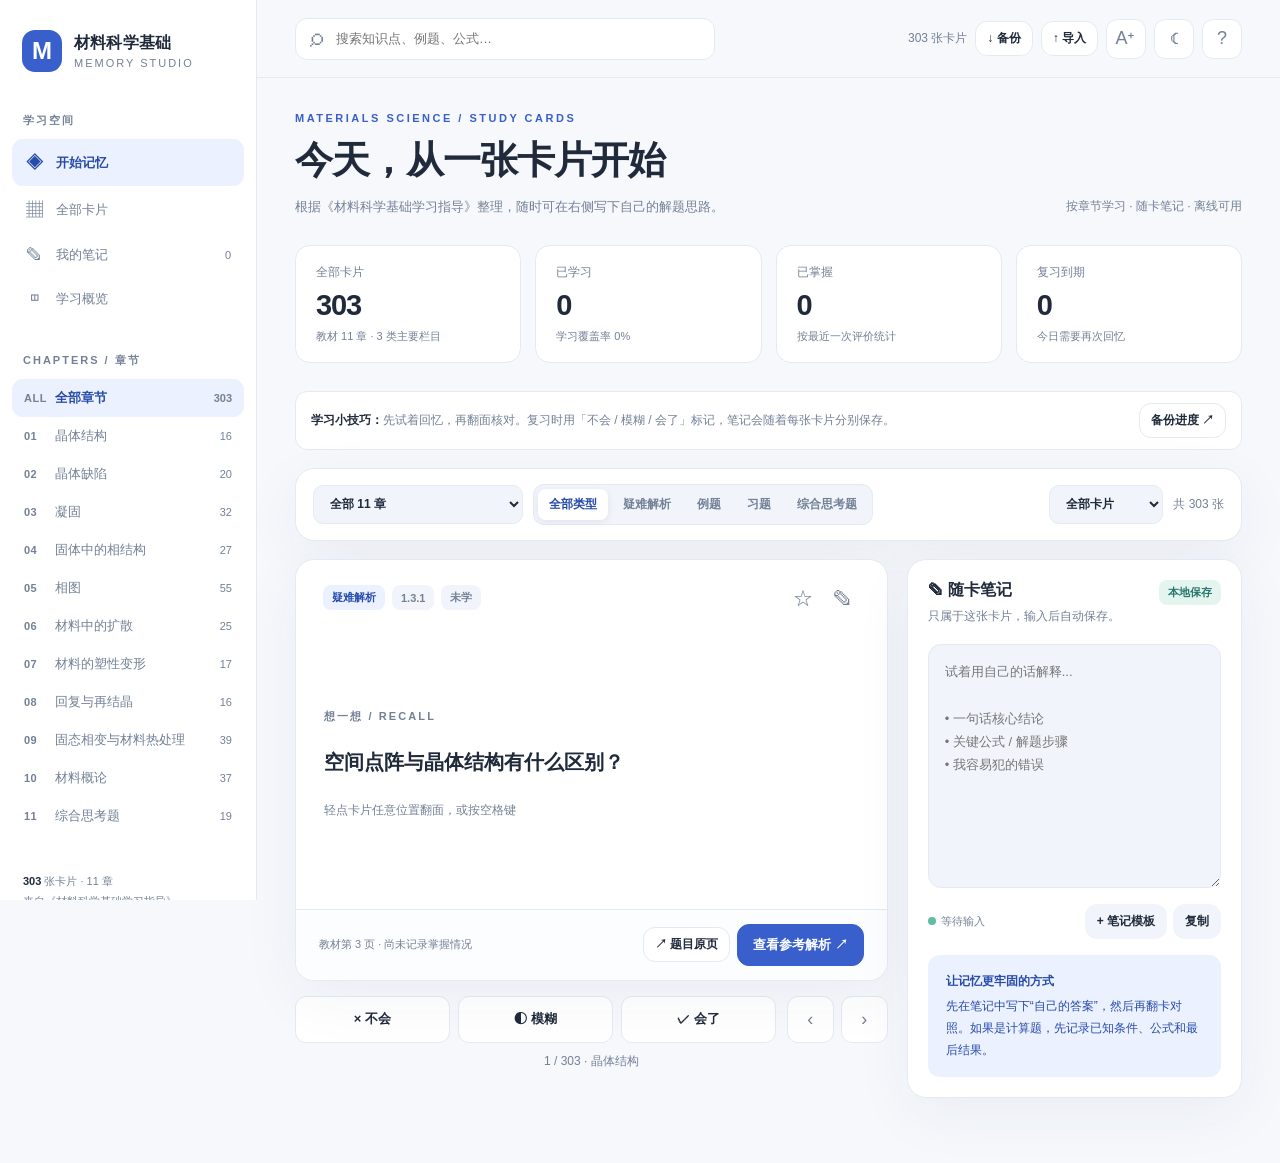
==== index.html @ d86e6620 "Add files via upload" ====
<!DOCTYPE html>
<html lang="zh-CN">
<head>
<meta charset="UTF-8">
<meta name="viewport" content="width=device-width,initial-scale=1,maximum-scale=5,viewport-fit=cover">
<meta name="theme-color" content="#f6f8fc">
<meta name="description" content="材料科学基础学习指导：疑难解析、例题、习题记忆卡片，随卡笔记，间隔复习，离线学习，支持手机、平板和电脑。">
<link rel="manifest" href="manifest.webmanifest">
<link rel="apple-touch-icon" href="apple-touch-icon.png">
<title>材料科学基础 · 记忆卡片与学习笔记</title>
<style>
:root{--bg:#f6f8fc;--surface:#ffffff;--surface2:#f1f5fb;--ink:#202a3b;--muted:#738096;--border:#e4eaf2;--accent:#385fcb;--accent-light:#ebf1ff;--accent-strong:#274baa;--teal:#2d8c83;--gold:#ad7b32;--red:#c25c59;--shadow:0 16px 60px rgba(28,47,92,.055);--radius:19px;--sidebar:257px;--font:16px;color-scheme:light;font-family:Inter,-apple-system,BlinkMacSystemFont,"Segoe UI","PingFang SC","Microsoft Yahei",sans-serif;font-size:var(--font)}
:root[data-theme="dark"]{--bg:#111722;--surface:#1c2634;--surface2:#222f40;--ink:#edf3fa;--muted:#9daac0;--border:#334256;--accent:#83a6ff;--accent-light:#25375d;--accent-strong:#b7cbff;--teal:#73b8b1;--gold:#e0b77e;--red:#ff9894;--shadow:0 15px 55px rgba(0,0,0,.16);color-scheme:dark}
*{box-sizing:border-box}html{scroll-behavior:smooth}body{margin:0;background:var(--bg);color:var(--ink);min-height:100vh}button,input,textarea,select{font:inherit}button{cursor:pointer}a{color:var(--accent)}button:focus-visible,a:focus-visible,input:focus-visible,textarea:focus-visible,select:focus-visible{outline:3px solid color-mix(in srgb,var(--accent),transparent 52%);outline-offset:2px}svg{vertical-align:middle}
.shell{display:grid;grid-template-columns:var(--sidebar) minmax(0,1fr);min-height:100vh}.sidebar{border-right:1px solid var(--border);background:var(--surface);height:100vh;position:sticky;top:0;overflow-y:auto;z-index:35;display:flex;flex-direction:column}.brand{display:flex;gap:12px;align-items:center;padding:30px 22px 22px}.brand-icon{display:grid;place-items:center;border-radius:13px;width:40px;height:42px;background:var(--accent);color:#fff;font-size:24px;font-weight:900}.brand strong{font-size:16px;letter-spacing:.2px}.brand small{display:block;font-size:11px;letter-spacing:2px;color:var(--muted);margin-top:3px}.side-section{padding:13px 12px}.side-kicker{font-size:11px;color:var(--muted);letter-spacing:2px;font-weight:800;margin:6px 11px 11px}.nav-item,.chapter-item{width:100%;background:none;color:var(--muted);border:0;text-align:left;display:flex;align-items:center;gap:12px;padding:12px 13px;border-radius:11px;font-size:13px;transition:background .15s,color .15s}.nav-item:hover,.chapter-item:hover{background:var(--surface2);color:var(--ink)}.nav-item.active,.chapter-item.active{background:var(--accent-light);color:var(--accent-strong);font-weight:750}.nav-item .ico{width:19px;text-align:center;font-size:17px}.count{font-size:11px;color:var(--muted);margin-left:auto;font-variant-numeric:tabular-nums}.chapter-n{font-size:11px;font-weight:700;letter-spacing:.5px;color:var(--muted);width:21px}.chapter-item{padding:10px 12px;gap:10px}.chapter-label{white-space:nowrap;overflow:hidden;text-overflow:ellipsis;flex:1}.side-footer{margin-top:auto;padding:24px 23px;color:var(--muted);font-size:11px;line-height:1.8}.side-footer b{color:var(--ink)}
.content-shell{min-width:0}.topbar{height:78px;position:sticky;top:0;z-index:25;background:color-mix(in srgb,var(--bg) 91%,transparent);backdrop-filter:blur(18px);border-bottom:1px solid var(--border);padding:0 38px;display:flex;align-items:center;gap:16px}.search{width:min(420px,46vw);position:relative;margin-right:auto}.search input{height:42px;width:100%;border-radius:12px;border:1px solid var(--border);background:var(--surface);padding:0 15px 0 40px;color:var(--ink);font-size:13px}.search::before{content:'⌕';position:absolute;left:15px;top:3px;color:var(--muted);font-size:26px;font-weight:300}.icon-btn{width:40px;height:40px;display:inline-flex;align-items:center;justify-content:center;border-radius:11px;border:1px solid var(--border);background:var(--surface);color:var(--muted);font-size:18px}.icon-btn:hover{color:var(--accent);border-color:var(--accent)}.toolbar-actions{display:flex;gap:8px;align-items:center}.toolbar-label{display:inline}.btn{border:1px solid var(--border);border-radius:12px;background:var(--surface);color:var(--ink);display:inline-flex;align-items:center;justify-content:center;gap:8px;padding:11px 15px;font-size:13px;font-weight:700;min-height:42px;white-space:nowrap}.btn:hover{border-color:var(--accent);color:var(--accent-strong)}.btn.primary{background:var(--accent);border-color:var(--accent);color:white}.btn.primary:hover{background:var(--accent-strong);color:white}.btn.subtle{background:var(--surface2);border-color:transparent}.btn.tiny{padding:8px 11px;min-height:34px;font-size:12px}.btn.danger{color:var(--red)}.main{padding:34px 38px 65px;max-width:1510px;margin:0 auto}.hero{display:flex;justify-content:space-between;align-items:flex-end;gap:24px;margin-bottom:26px}.eyebrow{font-size:11px;font-weight:800;letter-spacing:2.5px;color:var(--accent);margin-bottom:12px;text-transform:uppercase}.hero h1{font-weight:790;letter-spacing:-1px;font-size:clamp(25px,3.1vw,38px);margin:0 0 10px;line-height:1.3}.hero p{margin:0;color:var(--muted);font-size:13px;line-height:1.8}.hero-aside{font-size:12px;color:var(--muted);white-space:nowrap;padding-bottom:4px}.panel{background:var(--surface);border:1px solid var(--border);border-radius:var(--radius);box-shadow:var(--shadow)}.mini-icon{display:inline-flex;align-items:center;justify-content:center;width:26px;height:26px;background:var(--accent-light);color:var(--accent);border-radius:7px}
.stats-grid{display:grid;grid-template-columns:repeat(4,minmax(0,1fr));gap:14px;margin:22px 0 28px}.stat{padding:18px 20px;border:1px solid var(--border);border-radius:15px;background:var(--surface)}.stat small{display:block;color:var(--muted);font-size:12px;margin-bottom:9px}.stat strong{display:block;font-size:29px;line-height:1.1;letter-spacing:-1.1px;font-variant-numeric:tabular-nums}.stat .sub{font-size:11px;color:var(--muted);margin-top:7px}
.filter-bar{padding:15px 17px;display:flex;flex-wrap:wrap;gap:10px;align-items:center;margin-bottom:18px}.select-wrap{position:relative}.select{background:var(--surface2);color:var(--ink);border:1px solid var(--border);border-radius:10px;padding:10px 32px 10px 12px;max-width:250px;font-size:12px;font-weight:700;min-height:39px;outline:none}.segmented{display:flex;flex-wrap:wrap;gap:4px;background:var(--surface2);border:1px solid var(--border);padding:4px;border-radius:11px}.segmented button{border:0;background:transparent;color:var(--muted);font-size:12px;font-weight:700;padding:7px 11px;border-radius:8px;min-height:31px;white-space:nowrap}.segmented button.active{background:var(--surface);box-shadow:0 2px 9px rgba(0,0,0,.07);color:var(--accent-strong)}.filter-spacer{flex:1}.filter-info{color:var(--muted);font-size:12px;white-space:nowrap}
.study-grid{display:grid;grid-template-columns:minmax(0,1.52fr) minmax(310px,.86fr);align-items:start;gap:19px}.card-wrap{min-width:0}.flash-card{min-height:422px;position:relative;display:flex;flex-direction:column;overflow:hidden}.card-top{display:flex;justify-content:space-between;gap:12px;align-items:center;padding:21px 27px 0}.card-badges{display:flex;gap:7px;flex-wrap:wrap}.pill{display:inline-flex;align-items:center;gap:5px;padding:5px 9px;font-size:11px;font-weight:750;border-radius:8px;background:var(--surface2);color:var(--muted)}.pill.blue{background:var(--accent-light);color:var(--accent-strong)}.pill.gold{background:#faf0df;color:#8c6428}.pill.teal{background:#e4f5ef;color:#27746c}html[data-theme="dark"] .pill.gold{background:#453925;color:#e9c990}html[data-theme="dark"] .pill.teal{background:#21413c;color:#8bd0bd}.card-icon-actions{display:flex;gap:6px}.card-icon{border:0;background:transparent;font-size:20px;color:var(--muted);padding:7px;line-height:1}.card-icon.active{color:#efb64e}.card-icon:hover{color:var(--accent)}.card-content{flex:1;padding:33px 28px 28px;display:flex;flex-direction:column;justify-content:center;min-height:265px;cursor:pointer}.side-label{text-transform:uppercase;letter-spacing:2.1px;font-size:11px;font-weight:850;color:var(--muted);margin-bottom:19px}.question-text{font-weight:700;line-height:1.83;white-space:pre-wrap;word-break:break-word;font-size:clamp(17px,1.5vw,21px);max-height:490px;overflow:auto}.answer-text{font-size:15px;white-space:pre-wrap;line-height:1.9;max-height:490px;overflow:auto;word-break:break-word;padding-right:7px}.hint{font-size:12px;color:var(--muted);margin-top:22px}.card-bottom{border-top:1px solid var(--border);display:flex;gap:8px;align-items:center;flex-wrap:wrap;justify-content:space-between;padding:14px 23px;background:color-mix(in srgb,var(--surface),var(--surface2) 25%)}.small-meta{font-size:11px;color:var(--muted)}.card-footer-actions{display:flex;align-items:center;flex-wrap:wrap;gap:7px}.study-controls{margin-top:15px;display:flex;gap:11px;align-items:center;justify-content:space-between}.action-graded{display:flex;flex:1;gap:8px}.grade-btn{border:1px solid var(--border);border-radius:11px;background:var(--surface);padding:12px 10px;color:var(--ink);flex:1;min-height:47px;font-size:13px;font-weight:750}.grade-btn:hover{transform:translateY(-1px);box-shadow:var(--shadow)}.grade-btn.red:hover{border-color:var(--red);color:var(--red)}.grade-btn.gold:hover{border-color:var(--gold);color:var(--gold)}.grade-btn.green:hover{border-color:var(--teal);color:var(--teal)}.study-nav{display:flex;align-items:center;gap:7px}.study-nav .icon-btn{height:47px;width:47px}.counter{font-size:12px;color:var(--muted);font-variant-numeric:tabular-nums;text-align:center;margin-top:10px}.card-revealed .flash-card{border-color:color-mix(in srgb,var(--accent),var(--border) 70%)}
.note-panel{padding:20px;position:sticky;top:98px}.note-top{display:flex;align-items:flex-start;justify-content:space-between;gap:8px;margin-bottom:18px}.note-heading{font-size:16px;font-weight:780;margin:0 0 6px}.note-sub{font-size:12px;color:var(--muted);line-height:1.6;margin:0}.dot{display:inline-block;width:8px;height:8px;border-radius:100%;background:#62bda1;margin-right:5px}.note-panel textarea,.drawer textarea{resize:vertical;min-height:244px;width:100%;line-height:1.8;color:var(--ink);background:var(--surface2);border:1px solid var(--border);border-radius:13px;padding:15px 16px;font-size:13px;outline:none}.note-panel textarea:focus,.drawer textarea:focus{border-color:var(--accent)}.note-footer{display:flex;gap:8px;align-items:center;justify-content:space-between;margin-top:12px;flex-wrap:wrap}.note-save{font-size:11px;color:var(--muted)}.note-tools{display:flex;gap:6px}.tips{padding:16px 18px;background:var(--accent-light);color:var(--accent-strong);font-size:12px;line-height:1.8;border-radius:12px;margin-top:16px}.tips strong{display:block;margin-bottom:4px}.study-empty{min-height:360px;display:grid;place-items:center;text-align:center;padding:36px}.study-empty strong{font-size:20px}.study-empty p{color:var(--muted);line-height:1.8;font-size:14px;max-width:370px}.empty-symbol{font-size:42px;color:var(--accent);margin-bottom:15px}
.library-header{display:flex;gap:12px;justify-content:space-between;align-items:center;margin-bottom:14px}.section-title{font-size:19px;letter-spacing:-.3px;font-weight:800;margin:0}.light-text{font-size:12px;color:var(--muted)}.library-list{display:flex;flex-direction:column;gap:9px}.list-card{display:grid;grid-template-columns:minmax(0,1fr) auto;gap:12px;align-items:center;background:var(--surface);border:1px solid var(--border);border-radius:13px;padding:15px 17px;cursor:pointer;transition:border-color .15s,transform .15s}.list-card:hover{border-color:var(--accent);transform:translateY(-1px)}.list-card h3{font-size:14px;line-height:1.6;margin:8px 0;color:var(--ink);font-weight:740;overflow:hidden;display:-webkit-box;-webkit-box-orient:vertical;-webkit-line-clamp:2}.list-card p{margin:0;color:var(--muted);font-size:11px;line-height:1.8}.list-card .pill{margin-right:5px}.library-actions{display:flex;gap:5px;align-items:center}.pager{display:flex;align-items:center;justify-content:center;gap:10px;margin-top:24px}.pager span{font-size:12px;color:var(--muted)}
.notes-grid{display:grid;grid-template-columns:1fr;gap:12px}.note-list-item{padding:20px 22px}.note-list-head{display:flex;justify-content:space-between;gap:10px;align-items:flex-start}.note-list-item h3{margin:9px 0 10px;font-size:14px;line-height:1.65}.note-preview{white-space:pre-wrap;color:var(--muted);line-height:1.8;font-size:12px;max-height:125px;overflow:hidden}.note-list-actions{margin-top:13px;display:flex;gap:9px}
.dashboard{display:grid;grid-template-columns:340px 1fr;gap:18px}.dashboard-main{padding:30px;display:flex;gap:26px;align-items:center}.ring{width:164px;height:164px;border-radius:50%;display:grid;place-items:center;flex:none;background:conic-gradient(var(--accent) 0 var(--pct),var(--surface2) var(--pct) 100%)}.ring-inner{background:var(--surface);height:127px;width:127px;border-radius:100%;display:flex;justify-content:center;align-items:center;flex-direction:column}.ring-inner strong{font-size:31px;letter-spacing:-1px}.ring-inner small{font-size:11px;color:var(--muted)}.dashboard-text strong{font-size:25px;display:block}.dashboard-text p{color:var(--muted);line-height:1.9;font-size:12px}.chapter-progress{padding:26px}.progress-row{display:grid;grid-template-columns:165px 1fr 50px;gap:13px;align-items:center;margin-top:20px}.progress-row label{font-size:12px;white-space:nowrap;overflow:hidden;text-overflow:ellipsis}.progress-row span{font-size:11px;color:var(--muted);text-align:right}.progress-track{height:9px;border-radius:30px;background:var(--surface2);overflow:hidden}.progress-track div{height:100%;border-radius:20px;background:var(--accent);transition:width .2s}.fineprint{font-size:11px;color:var(--muted);line-height:1.9;margin-top:18px}
.toast{position:fixed;bottom:22px;left:50%;transform:translate(-50%,40px);background:#27334b;color:white;padding:11px 17px;border-radius:12px;font-size:12px;font-weight:700;z-index:100;opacity:0;pointer-events:none;transition:opacity .2s,transform .2s;box-shadow:0 10px 40px rgba(0,0,0,.2)}.toast.show{opacity:1;transform:translate(-50%,0)}.backdrop{display:none;position:fixed;inset:0;z-index:30;background:rgba(7,15,29,.5);backdrop-filter:blur(2px)}.backdrop.on{display:block}.mobile-menu{display:none}.mobile-note{display:none}.drawer{position:fixed;z-index:60;left:0;right:0;bottom:0;background:var(--surface);border-radius:22px 22px 0 0;box-shadow:0 -18px 70px rgba(0,0,0,.19);max-height:85vh;overflow-y:auto;padding:22px;transform:translateY(110%);transition:transform .26s;visibility:hidden}.drawer.open{visibility:visible;transform:translateY(0)}.drawer textarea{min-height:230px;max-height:48vh}.drawer-bar{width:38px;height:5px;background:var(--border);border-radius:20px;margin:-8px auto 18px}.modal-backdrop{position:fixed;z-index:70;inset:0;background:rgba(12,19,31,.6);display:none;align-items:center;justify-content:center;padding:18px}.modal-backdrop.open{display:flex}.modal{background:var(--surface);border:1px solid var(--border);border-radius:20px;padding:24px;width:min(700px,95vw);max-height:88vh;overflow:auto;box-shadow:0 25px 120px rgba(0,0,0,.25)}.modal h2{margin:0 0 6px;font-size:22px}.modal p{font-size:12px;color:var(--muted);line-height:1.8}.modal label{font-size:12px;font-weight:700;display:block;margin:16px 0 8px}.modal textarea{width:100%;border:1px solid var(--border);border-radius:10px;min-height:130px;resize:vertical;background:var(--surface2);color:var(--ink);padding:12px;line-height:1.7;font-size:13px}.modal-actions{display:flex;justify-content:flex-end;gap:9px;flex-wrap:wrap;margin-top:20px}.kbd{border:1px solid var(--border);background:var(--surface2);padding:2px 6px;border-radius:5px;font-size:10px}.feature-announce{display:flex;align-items:center;justify-content:space-between;padding:11px 15px;margin-bottom:18px;border:1px solid var(--border);background:var(--surface);border-radius:12px;gap:12px}.feature-announce span{color:var(--muted);font-size:12px;line-height:1.7}.feature-announce strong{color:var(--ink)}
@media(max-width:1250px){.main{padding:30px 25px 60px}.topbar{padding:0 25px}.study-grid{grid-template-columns:minmax(0,1.35fr) minmax(275px,.85fr)}.note-panel{padding:16px}}
@media(max-width:1050px){:root{--sidebar:220px}.sidebar .brand{padding-left:15px}.main{padding:23px 20px 50px}.topbar{padding:0 18px}.study-grid{grid-template-columns:1fr}.note-panel{position:static}.note-panel textarea{min-height:165px}.flash-card{min-height:360px}.dashboard{grid-template-columns:1fr}.search{width:min(330px,46vw)}}
@media(max-width:760px){.shell{display:block}.sidebar{position:fixed;top:0;left:0;bottom:0;width:min(290px,82vw);transform:translateX(-105%);transition:transform .22s;height:100dvh;z-index:50;box-shadow:0 10px 60px rgba(0,0,0,.18)}.sidebar.open{transform:translateX(0)}.backdrop{z-index:45}.mobile-menu{display:inline-flex}.topbar{height:64px;padding:0 14px;gap:8px}.search{width:auto;flex:1;min-width:0}.search input{height:40px;font-size:12px}.toolbar-actions{gap:6px}.toolbar-actions .btn{display:none}.toolbar-label{display:none}.topbar .icon-btn{width:39px;height:39px}.main{padding:24px 13px 95px}.hero{margin-bottom:17px}.hero h1{font-size:27px}.hero p{font-size:12px}.hero-aside{display:none}.eyebrow{margin-bottom:8px}.stats-grid{grid-template-columns:repeat(2,minmax(0,1fr));gap:8px;margin:15px 0 17px}.stat{padding:14px}.stat strong{font-size:25px}.filter-bar{padding:11px;gap:8px}.filter-bar .select-wrap{width:100%}.select{max-width:none;width:100%}.segmented{width:100%;flex-wrap:nowrap;overflow:auto}.segmented button{flex:1;min-width:max-content}.filter-spacer{display:none}.filter-info{width:100%;text-align:right}.card-top{padding:17px 17px 0}.card-content{padding:23px 19px;min-height:256px}.question-text{font-size:18px;max-height:440px}.answer-text{font-size:14px;max-height:470px}.card-bottom{padding:13px 15px;gap:9px}.small-meta{width:100%}.study-controls{gap:7px}.grade-btn{font-size:12px;padding:12px 7px}.study-nav .icon-btn{height:45px;width:35px}.note-panel{margin-top:0}.note-panel textarea{min-height:130px}.tips{display:none}.feature-announce{padding:11px}.feature-announce .fine-detail{display:none}.mobile-note{display:inline-flex;position:fixed;z-index:23;right:17px;bottom:23px;border:none;border-radius:32px;padding:13px 18px;box-shadow:0 8px 30px rgba(23,61,150,.28);background:var(--accent);color:white;font-size:13px;font-weight:800;gap:7px}.stats-grid .stat small{font-size:11px}.dashboard-main{padding:19px;gap:14px}.ring{width:133px;height:133px}.ring-inner{height:105px;width:105px}.ring-inner strong{font-size:26px}.dashboard-text strong{font-size:20px}.progress-row{grid-template-columns:115px 1fr 35px;gap:8px}.chapter-progress{padding:20px}.library-header{flex-wrap:wrap}.list-card{padding:13px}.modal{padding:18px}}
@media(max-width:380px){.grade-btn{font-size:11px}.card-content{padding:19px 15px}.card-badges{gap:4px}.pill{font-size:10px;padding:5px 6px}}
@media(prefers-reduced-motion:reduce){*,*::before,*::after{scroll-behavior:auto!important;animation:none!important;transition:none!important}}
/* Adjustable reading font sizes */
.question-text{font-size:calc(var(--font) * 1.28)}
.answer-text{font-size:calc(var(--font) * .98)}
.drawer-backdrop{position:fixed;inset:0;background:rgba(6,12,23,.55);z-index:58;display:none}.drawer-backdrop.open{display:block}

</style>
</head>
<body>
<div class="shell">
  <aside id="sidebar" class="sidebar" aria-label="导航与章节列表">
    <div class="brand"><div class="brand-icon">M</div><div><strong>材料科学基础</strong><small>MEMORY STUDIO</small></div></div>
    <nav class="side-section" aria-label="导航"><div class="side-kicker">学习空间</div><div id="navList"></div></nav>
    <nav class="side-section" aria-label="教材章节"><div class="side-kicker">CHAPTERS / 章节</div><div id="chapterList"></div></nav>
    <div class="side-footer"><div><b id="sidebarTotal">—</b> 张卡片 · 11 章</div><div>来自《材料科学基础学习指导》</div><div>学习笔记保存在本机浏览器</div><button class="btn tiny" data-action="import-backup" style="width:100%;margin-top:12px">⇧ 导入另一设备的备份</button></div>
  </aside>
  <div class="content-shell">
    <header class="topbar">
      <button class="icon-btn mobile-menu" id="menuBtn" aria-label="打开章节目录">☰</button>
      <label class="search"><input id="globalSearch" placeholder="搜索知识点、例题、公式…" aria-label="搜索卡片" autocomplete="off"></label>
      <div class="toolbar-actions">
        <span class="light-text" id="cardCountHeader"></span>
        <button class="btn tiny" data-action="export-backup" title="导出全部笔记和学习进度">↓ 备份</button>
        <button class="btn tiny" data-action="import-backup" title="导入进度和笔记备份">↑ 导入</button>
        <button class="icon-btn" id="fontBtn" title="切换阅读字号" aria-label="切换字号">A⁺</button>
        <button class="icon-btn" id="themeBtn" title="切换明暗模式" aria-label="切换明暗模式">☾</button>
        <button class="icon-btn" id="shortcutBtn" title="快捷键帮助" aria-label="快捷键帮助">?</button>
      </div>
    </header>
    <main id="mainView" class="main" aria-live="polite"></main>
  </div>
</div>
<div id="sidebarBackdrop" class="backdrop" aria-hidden="true"></div>
<div id="drawerBackdrop" class="drawer-backdrop" aria-hidden="true"></div>
<section class="drawer" id="drawer" role="dialog" aria-label="随卡笔记">
  <div class="drawer-bar"></div>
  <div class="note-top"><div><h2 class="note-heading" id="drawerTitle">✎ 随卡笔记</h2><p class="note-sub">输入后自动保存在当前浏览器</p></div><button class="icon-btn" data-action="close-drawer" aria-label="关闭笔记">×</button></div>
  <textarea id="mobileNoteInput" placeholder="随时记下自己的理解、公式、推导、易错点..."></textarea>
  <div class="note-footer"><span class="note-save"><span class="dot"></span>输入后自动保存</span><button class="btn tiny primary" data-action="close-drawer">保存并返回卡片</button></div>
</section>
<button id="mobileNoteBtn" class="mobile-note">✎ 写笔记</button>
<div id="editModal" class="modal-backdrop" role="dialog" aria-modal="true" aria-label="更正卡片文字">
  <div class="modal">
    <h2>更正卡片文字</h2>
    <p>扫描件有时会把数学符号、上下标或图注识别错。可以在这里手动更正；原书 PDF 不受影响。更正内容可随学习记录备份。</p>
    <label for="editFront">题目</label><textarea id="editFront" spellcheck="false"></textarea>
    <label for="editBack">参考解析</label><textarea id="editBack" spellcheck="false" style="min-height:215px"></textarea>
    <div class="modal-actions"><button class="btn danger" data-action="reset-edit">恢复原版文字</button><button class="btn" data-action="close-edit">取消</button><button class="btn primary" data-action="save-edit">保存更正</button></div>
  </div>
</div>
<input type="file" id="backupInput" accept=".json,application/json" hidden>
<div id="toast" class="toast" role="status" aria-live="polite"></div>
<script id="embedded-data" type="application/json">{"metadata":{"title":"材料科学基础学习指导 · 记忆卡片","source":"《材料科学基础学习指导》/ 吕宇鹏、边洁、敖青 主编，化学工业出版社，2008","pdfPages":150,"chapters":["晶体结构","晶体缺陷","凝固","固体中的相结构","相图","材料中的扩散","材料的塑性变形","回复与再结晶","固态相变与材料热处理","材料概论","综合思考题"],"cardCount":303,"counts":{"疑难解析":49,"例题":58,"习题":177,"综合思考题":19},"ocrNotice":"根据 PDF 可检索文字整理；扫描识别可能导致个别字词、符号和公式失真，请核对原书页。"},"cards":[{"id":"d-1-1","chapter":1,"type":"疑难解析","number":"1.3.1","front":"空间点阵与晶体结构有什么区别？","back":"空间点阵是由几何阵点在三维空间周期性排列形成的理想模型；所有阵点周围的环境相同，三维空间中共有14种布拉菲点阵。晶体结构则描述原子、离子或原子团在晶体中的实际排列，可能存在缺陷，结构类型远多于14种。不同晶体结构可以具有相同的空间点阵。","sourcePage":8,"endPage":9,"bookPage":3,"scanNote":""},{"id":"d-1-2","chapter":1,"type":"疑难解析","number":"1.3.2","front":"标定米勒指数时如何正确确定与使用坐标系度・单位","back":"米勒指数标定建立坐标系的度量单位是晶胞的晶格常数（。，仇c），即在三个轴上的度 量单位分别是a, b, c,因而该坐标系的度量单位不一定相等。分析有关问题，特别是进行 指数标定时应注意不要统一度量单位。","sourcePage":9,"endPage":9,"bookPage":4,"scanNote":""},{"id":"d-1-3","chapter":1,"type":"疑难解析","number":"1.3.3","front":"晶向指数、晶面指数有哪些含义","back":"晶向指数、晶面指数除了表示该指数所确定的一组晶向或晶面的空间方位，还包含晶面 或晶向上的原子排列信息。一个指数代表了特定原子排列，如晶向或晶面上原子的线密度或 面密度。扩展开来，提出了晶向族和晶面族的概念，把空间不同方位但原子排列与周围环境 都相同的晶向或晶面都用一个指数表示。","sourcePage":9,"endPage":9,"bookPage":4,"scanNote":""},{"id":"d-1-4","chapter":1,"type":"疑难解析","number":"1.3.4","front":"计算点阵间隙半径时如何选择几何关系","back":"在计算晶格间隙半径时，关键是找到正确的间隙半径与晶格常数的几何关系。有些关于 晶格间隙的图示常看起来间隙较大，使人认为代表晶格间隙的刚球会首先和组成间隙的各边 相切。实际上通过原子堆垛图可以看出，该刚球首先和组成间隙顶点的原子相切，在此基础 上建立几何关系即可计算出间隙半径。","sourcePage":9,"endPage":9,"bookPage":4,"scanNote":""},{"id":"e-1-1","chapter":1,"type":"例题","number":"1-1","front":"证明理想密排六方（HCP）结构的轴比 c/a = 1.633。","back":"利用密排六方结构的几何关系：等边三角形高 h = (√3/2)a，临近原子间距 d = √[(c/2)² + (2h/3)²]。理想密排时 d = a，故 a² = c²/4 + a²/3，整理得 c/a = √(8/3) ≈ 1.633。原书图1-2展示了对应几何关系。","sourcePage":10,"endPage":10,"bookPage":5,"scanNote":"关键公式已按原书示意整理，涉及作图请查看原书"},{"id":"e-1-2","chapter":1,"type":"例题","number":"1-2","front":"在立方晶胞中画出 (111) 面、(-1 1 0) 面，并找出两面交线上属于〈112〉晶向族的晶向。","back":"两个晶面的交线同时位于两面内。两面法向分别为 [1 1 1] 和 [-1 1 0]，叉乘得到交线方向 [-1 -1 2]，其反向 [1 1 -2] 也在交线上；它们属于〈112〉晶向族。可结合原书例题1-2画出晶面与交线。","sourcePage":10,"endPage":10,"bookPage":5,"scanNote":"关键公式已按原书示意整理，涉及作图请查看原书"},{"id":"e-1-3","chapter":1,"type":"例题","number":"1-3","front":"纯铝为面心立方（FCC），相对原子质量 26.97、原子半径 r=0.143 nm，求晶体密度。","back":"FCC 晶胞含4个原子，晶格常数 a=2√2r≈0.404 nm。单个晶胞的质量为 4M/N_A，体积为 a³。密度 ρ=4M/(N_A a³)≈2.716 g/cm³。计算时注意将 nm 换算为 cm。","sourcePage":10,"endPage":10,"bookPage":5,"scanNote":"关键公式已按原书示意整理，涉及作图请查看原书"},{"id":"e-1-4","chapter":1,"type":"例题","number":"1-4","front":"铁从 FCC 转为 BCC 时，按刚球模型与实测晶格常数分别计算体积变化，并解释差别。","back":"①刚球模型：假设原子直径不变，比较两种结构中每个原子占据的体积，FCC→BCC 的体积膨胀约为9%。②在912℃，按 a(BCC)=0.2892 nm、a(FCC)=0.3633 nm 计算，体积膨胀约0.89%。产生差别的原因是原子有效半径并非不变：从 FCC 转为 BCC 时配位数降低，原子半径随之收缩。","sourcePage":10,"endPage":11,"bookPage":5,"scanNote":"关键公式已按原书示意整理，涉及作图请查看原书"},{"id":"x-1-1","chapter":1,"type":"习题","number":"1-1","front":"名词和术语解释 材料科学、晶体、非晶体；\n结合能、结合键、离子键、共价键、金属键、分子键、氢键；\n金属材料、陶瓷材料、高分子材料、复合材料；\n空间点阵、晶体结构、晶格、晶胞、晶系、布拉菲点阵；\n晶格常数、晶胞原子数、配位数、致密度；\n晶面、晶向、晶面指数、晶向指数、晶面族、晶向族；\n各向异性、各向同性；\n原子堆积、同素异构转变；\n陶瓷、离子晶体、共价晶体。","back":"本书此题参考答案为“略”，建议自行作答并记录到笔记。","sourcePage":11,"endPage":11,"answerPage":11,"bookPage":6,"scanNote":"含公式/图表的内容请以原书页面为准"},{"id":"x-1-2","chapter":1,"type":"习题","number":"1-2","front":"分析金属键和共价键的异同。","back":"二者在结合形式上都是电子共用，结合力大。但二者电子共用的范围不同, 共价键有方向性和饱和性，金属键没有方向性和饱和性。","sourcePage":11,"endPage":12,"answerPage":12,"bookPage":6,"scanNote":""},{"id":"x-1-3","chapter":1,"type":"习题","number":"1-3","front":"试证明四方晶系中只有简单四方点阵和体心四方点阵两种类型。","back":"可作图加以证明四方晶系表 面上也可含简单四方、底心四方、面心四 方和体心四方结构，然而根据选取晶胞的 原则，晶胞应具有最小的体积，尽管可以 从4个体心四方晶胞中勾出面心四方晶胞 ［图l-3(a)］,从4个简单四方晶胞中勾出1 个底心四方晶胞［图l-3(b)］,但它们均不 具有最小的体积。因此，四方晶系实际上只有简单四方和体心四方两种独立的点阵。","sourcePage":11,"endPage":12,"answerPage":12,"bookPage":6,"scanNote":"含公式/图表的内容请以原书页面为准"},{"id":"x-1-4","chapter":1,"type":"习题","number":"1-4","front":"为什么密排六方结构不能称为一种空间点阵？","back":"空间点阵中每个阵点应具有完全相同的周围环境，而密排六方晶胞内的原子 与晶胞角上的原子具有不同的周围环境。如图1-4在A和B原子连线的延长线上取BC = AB,然而C点却无原子。若将密排六方晶胞角上的一个原子与相应的晶胞内的一个原子共 9 11 同组成一个阵点(0, 0, 0阵点可视作由0, 0, 0和等，4,卷这一对原子所做成)，如 图所示，这样得出的密排六方结构应属简单六方点阵。\n图1-4","sourcePage":11,"endPage":12,"answerPage":12,"bookPage":6,"scanNote":""},{"id":"x-1-5","chapter":1,"type":"习题","number":"1-5","front":"作图表示立方晶体的(123)、(012), (421)晶面及EI02], [211]^ [346J 晶向。","back":"本书此题参考答案为“略”，建议自行作答并记录到笔记。","sourcePage":11,"endPage":12,"answerPage":12,"bookPage":6,"scanNote":"含公式/图表的内容请以原书页面为准"},{"id":"x-1-6","chapter":1,"type":"习题","number":"1-6","front":"①计算fee和bee晶体中四面体间隙及八面体间隙的大小(用原子半径R表 示)，并注明间隙中心坐标。\n②指出溶解在y-Fe中碳原子所处的位置，若此位置全部版碳原子占据，那么，问在此 情况下，y-Fe能溶解C的质量分数为多少？实际上，碳在铁中的最大溶解质量分数是多少? 二者在数值上有差异的原因是什么？","back":"参照图1-5所示和疑难解析中的有关内容。\n①fee八面体间隙半径：\n% —2R = ——=o.dMR Li 乙 间隙中心坐标：卷，卷， 乙 乙 乙 fee四面体间隙半径：\nr=^a~R=［卑义之一1|r = 0. 225R 4 H V2 2 1? 间隙中心坐标：y, jo bee八面体间隙半径：\n3R — 2R a一2R =0. 155K 2 2 图1-5 间隙中心坐标：4-»春，1 o bcc四面体间隙半径:\nR = 0. 291R 间隙中心坐标：4\"» ”，1。\n乙 4\n②y-Fe为fee结构，八面体间隙半径较大，所以y-Fe中的碳原子一般处于八面体 间隙位置。由于fee结构中八面体间隙数与原子数相等，若此类位置全部被碳原子占 据，则看Fe中碳原子数分数为50%,质量分数为17.6%。而实际上碳在y-Fe中最 大质量分数为2. 11%,远小于理论值，这是因为碳原子半径为0. 077nm,大于八面 体间隙半径（0.054nm）,所以碳的溶入会引起％Fe晶格畸变，这就妨碍了碳原子进 一步的溶入。 .","sourcePage":11,"endPage":13,"answerPage":12,"bookPage":6,"scanNote":"含公式/图表的内容请以原书页面为准"},{"id":"x-1-7","chapter":1,"type":"习题","number":"1-7","front":"计算面心立方结构(111). (110)、(100)晶面的面间距和原子密度(原子 个数/单位面积)。","back":"a _V3 “id _ 3 a yi2+i2+i2 _ a X 1 (^(110) \" XT-T( yi2+i2+o2 _ a 乂 1 - a d（ioo） yi2+o2+o2 2 2 面心立方（111）、（110）, （100）面的原子排列如图1-6所示，各面面密度如下。\n3X1 + 3X| (0(111)=----------- 尸一=丁尹《2. 31/a2 |72«xfa a 赭 4Xy + yX2 P(11O)=--------p----=@Q?〜41/a2 a2V2 (0(100) = (4Xy + l)/a2=2/a2 由计算结果可以知道(in)面为最密排面。","sourcePage":11,"endPage":14,"answerPage":13,"bookPage":6,"scanNote":"含公式/图表的内容请以原书页面为准"},{"id":"x-1-8","chapter":1,"type":"习题","number":"1-8","front":"比较金属材料、陶瓷材料、高分子材料和复合材料在结合键上的差别。","back":"简单金属（指元素周期表上主族元素）的结合键完全为金属键，过渡族金属 的结合键为金属键和共价键的混合，但以金属键为主。\n陶瓷材料是由一种或多种金属同一种非金属（通常为氧）相结合的化合物，其主要结合 方式为离子键，也有一定成分的共价键。\n在高分子材料中，大分子内的原子之间结合方式为共价键，而大分子与大分子之间的结 合方式为分子键。\n复合材料是由两种或两种以上的材料组合而成的物质，因而其结合键非常复杂，不能一 概而论。","sourcePage":11,"endPage":14,"answerPage":14,"bookPage":6,"scanNote":""},{"id":"d-2-1","chapter":2,"type":"疑难解析","number":"2.3.1","front":"如何认识晶体缺陷在材料科学中的重要意义","back":"晶体缺陷名为缺陷，但实际上是材料科学与工程的重要基础。如对完美的晶体人们难以 改变其性质，而晶体中的缺陷则赋予人们丰富的材料加工的手段。如材料的强化方法无不与 位错有着直接或间接的关系，材料的变形则是依赖于位错的运动实现的；材料中的扩散主要 借助于点缺陷及其运动，而扩散是材料凝固、回复与再结晶、相变中的重要过程等。正是通 过对缺陷密度、运动状态等的控制，人们才实现了对材料多种性能的控制。","sourcePage":17,"endPage":18,"bookPage":12,"scanNote":""},{"id":"d-2-2","chapter":2,"type":"疑难解析","number":"2.3.2","front":"如何判断刃型位错线某处半原子面的位置","back":"准确判断位错线上某处半原子面的位置对于分析位错运动的有关问题较为方便。可采用 右手法则：将右手的拇指、食指沿手掌面伸直，其余三指并拢且垂直于手掌面伸直。此时， 设定拇指代表位错线的方向，-食指代表柏氏矢量的方向，其余三指则代表多余半原子面，手 掌面代表滑移面。当已知位错线和柏氏矢量的方向，即可判断出多余半原子面的方向（位 置）。其中，位错线的方向可为给定或自拟。","sourcePage":18,"endPage":18,"bookPage":13,"scanNote":""},{"id":"d-2-3","chapter":2,"type":"疑难解析","number":"2.3.3","front":"如何认识位错的实际空间形状","back":"位错属于线缺陷，在分析问题时为了方便也常把位错简化为一条线。但实际上，位错的形 状并不是几何意义上的线。位错包含了位错中心区及其周围畸变区，其空间形状是一条管道。","sourcePage":18,"endPage":18,"bookPage":13,"scanNote":""},{"id":"d-2-4","chapter":2,"type":"疑难解析","number":"2.3.4","front":"柏氏矢量的意义与主要作用","back":"柏氏矢量是表示位错特征的矢量。从柏氏矢量的确定过程可以看出，柏氏矢量可以表征 位错畸变的大小及位错滑移方向等。在实际应用方面，可以通过柏氏矢量与位错线方向的关 系判断位错的类型，对于刃型位错可进一步结合多余半原子面的判断方法确定正、负刃型位 错；在位错运动引起晶体滑移方面，晶体滑移的方向和大小即为位错柏氏矢量的方向和大 小；在位错交割结果的判断方面，一个位错产生的变化是对方位错柏氏矢量的大小和方向， 据此判断出是割阶还是扭折。而位错反应的判断则是柏氏矢量之间的计算。可以看出，柏氏 矢量即是全面表征位错特征的定量指标，应全面、深入把握其意义与使用方法。","sourcePage":18,"endPage":18,"bookPage":13,"scanNote":""},{"id":"d-2-5","chapter":2,"type":"疑难解析","number":"2.3.5","front":"晶体中位错柏氏矢量可否是任意的，为何常用柏氏矢只有少数几个","back":"实际晶体中，位错的柏氏矢量不是任意的，它应符合相应的结构条件和能量条件。晶体 结构条件是指柏氏矢量必须连接晶体中一个原子平衡位置到另一个平衡位置；能量条件是指 柏氏矢量所表征的位错应尽量处于最低能量。在某晶体结构中，如从结构条件看柏氏矢量可 以取很多；但从能量条件看，能量越低，位错越稳定，故柏氏矢量越小位错越稳定。因此， 实际晶体中存在的位错及其柏氏矢量只有少数几个。","sourcePage":18,"endPage":18,"bookPage":13,"scanNote":""},{"id":"d-2-6","chapter":2,"type":"疑难解析","number":"2.3.6","front":"位错攀移的实质","back":"位错攀移的最终效果是位错在垂直于其滑移面方向的运动，导致滑移面的扩大（负攀 移）和缩小（正攀移）。但攀移发生的微观过程是原子或空位的运动。位错中心区的原子发 生离位则使整个原子面缩小，位错中心区顶端填充原子则使原子面扩大。","sourcePage":18,"endPage":18,"bookPage":13,"scanNote":""},{"id":"d-2-7","chapter":2,"type":"疑难解析","number":"2.3.7","front":"如何从能量角度解释柯氏气团的形成","back":"将溶质原子在位错线附近的聚集状态称为柯氏气团。位错和溶质原子同作为晶体缺陷， 都是高能区。但当溶质原子聚集在位错线周围，该聚集状态（气团）的能量低于位错和溶质 原子单独存在时的能量。即气团的形成是能量降低的过程，因而位错与溶质原子聚集的气团 状态是相对稳定的。因此，气团的形成会导致位错运动阻力的增加，进而提高材料的强度。","sourcePage":18,"endPage":18,"bookPage":13,"scanNote":""},{"id":"d-2-8","chapter":2,"type":"疑难解析","number":"2.3.8","front":"不同相界的界面能与畸变能有何不同","back":"相界面分为共格、半共格和非共格界面。如果是较为完善的共格关系，有相界上原子匹 配很好，几乎没有畸变，则这种共格界面的界面能和畸变能都很低；但比较常见的是共格界 面两侧的原子间距略有差别，为形成完全共格界面需要晶格协调，造成一定的弹性畸变，这 种界面的界面能较低，但畸变能升高；半共格界面相对于共格界面原子排列的混乱度增加， 但晶格畸变小，因而其界面能升高，畸变能降低；对于非共格界面，其原子排列最为混乱, 且不需晶格协调，因而其界面能最高，畸变能最小。","sourcePage":18,"endPage":19,"bookPage":13,"scanNote":"含公式/图表的内容请以原书页面为准"},{"id":"e-2-1","chapter":2,"type":"例题","number":"2-1","front":"位错能否终止于晶体内部？","back":"解：解答此问题的关键是理解位错是晶体已滑移区和未滑移区的边界。既然作为边界就 不能中断于晶体内部。但可在晶体表面露头，或终止于晶界和相界，或与其他位错相交，或 自行封闭成环。","sourcePage":20,"endPage":20,"bookPage":15,"scanNote":""},{"id":"e-2-2","chapter":2,"type":"例题","number":"2-2","front":"若将一位错线的正向定义为原来的反向，此位错的柏氏矢量是否改变？位错 的类型性质是否变化？","back":"解：此问题要结合柏氏矢量回路的确定方法来理解。由柏氏矢量回路来确定位错的柏氏 矢量方法中得知，此位错的柏氏矢量将反向，但此位错的类型性质不变。","sourcePage":20,"endPage":20,"bookPage":15,"scanNote":""},{"id":"e-2-3","chapter":2,"type":"例题","number":"2-3","front":"如图2-2所示，某晶体滑移面上有一柏氏矢量为万的位错环，并受到一均匀 切应力r的作用。\n①分析各段位错线的类型、所受力的大小并确定其方向。\n②在r的作用下，若要使它在晶体中稳定不动，其最小半径为多大？","back":"解：分析此问题要结合柏氏矢量与位错类型的关系、与位错有关的力的表达式、判断多 余半原子面位置的右手法则等知识点。对于类似问题，当未知位错线的方向，可以设定其方 向后进行相关问题的分析。涉及位错受力方向的判断，可以先判断出位错某一点的半原子面 位置，半原子面在切应力下受力方向即为该点的受力方向。对于位错环，其受力要么指向位 错环中心，要么背离位错环中心。只有判断出一点的受力方向，才可判断出整个位错环的受 力方向。\n①令逆时针方向为位错环线的正方向，则A点为正刃型位错，B点为负刃型位错，D 点为右螺型位错，C点为左螺型位错，位错环上其他各点均为混合位错。\n各段位错线所受的力均为f=r\\b \\,方向垂直于位错线并指向滑移面的未滑移区。\n②在外力和位错线的线张力T的作用下，位错环最后在晶体中稳定不动，此时：","sourcePage":20,"endPage":20,"bookPage":15,"scanNote":"含公式/图表的内容请以原书页面为准"},{"id":"e-2-4","chapter":2,"type":"例题","number":"2-4","front":"已知位错环ABCDA的柏氏矢量为b,外应力为r和0,如图2-3所示。求:\n①设想在晶体中怎样才能得到这个位错？\n②在足够大的切应力r作用下，位错环将如何运动？\n③在足够大的拉应力。作用下，位错环将如何运动？","back":"解：晶体的局部滑移形成位错，位错是滑移区与未滑移区的边界，因而在此题情况下位 错形成的前提是晶体的局部滑移。位错在切应力作用下的运动可参考例题2-3的做法。而位 错在正应力下的作用则要联系位错中心区的应力状态与其运动状态之间的关系。\n①设想在完整晶体中有一个正四棱柱贯穿晶体的上、下表面，它和滑移面MNPQ 交于ABCDA。现在让ABCDA上部的柱体相对于下部的柱体滑移b,柱体以外的晶体 均不滑移。这样ABCDA就是在滑移面上已滑移区（环内）和未滑移区（环外）的边 界，因而是一个位错环。\n②在r的作用下，位错环上部分晶体将不断沿z 轴方向（即6的方向）运动，下部分晶体则反向（沿 一z轴的方向）运动。这种运动必然伴随着位错环的各 边向环的外侧运动（即AB、BC、CD和DA四段位错 分别沿一Z轴、+z轴、+z轴和一Z轴方向运动），从 而导致位错环扩大。\n③在拉应力作用下，在滑移面上方的BC位错的半 原子面和在滑移面下方的DA位错的半原子面将扩大, 即BC位错将沿一，轴方向运动，DA位错则沿y轴运 动。而AB和CD两条螺型位错是不运动的（因为螺型位错只能产生滑移运动，而不易产生 攀移），故位错环将如图2-4所示。","sourcePage":20,"endPage":21,"bookPage":15,"scanNote":"含公式/图表的内容请以原书页面为准"},{"id":"x-2-1","chapter":2,"type":"习题","number":"2-1","front":"名词与术语解释 点缺陷、线缺陷、面缺陷；\n空位、间隙原子、肖脱基缺陷、弗仑克尔缺陷；\n刃型位错、螺型位错、混合位错、位错线、柏氏矢量、位错密度；\n滑移、攀移、交滑移、交割、塞积；\n位错的应力场、应变能、线张力、作用在位错上的力；\n位错源、位错的增殖；\n单位位错、不全位错、堆垛层错、肖克莱位错、弗兰克位错；\n扩展位错、固定位错、可动位错、位错反应；， 晶界、相界、界面能、大角度晶界、小角度晶界、李晶界。","back":"本书此题参考答案为“略”，建议自行作答并记录到笔记。","sourcePage":21,"endPage":22,"answerPage":22,"bookPage":16,"scanNote":"含公式/图表的内容请以原书页面为准"},{"id":"x-2-2","chapter":2,"type":"习题","number":"2-2","front":"为何说点缺陷是热力学平衡缺陷，而位错不是？","back":"点缺陷一方面引起内能升高，同时引起嫡值增加，使自由能降低。这样使体 系在一定温度下存在着一个平衡点缺陷浓度。","sourcePage":21,"endPage":22,"answerPage":22,"bookPage":16,"scanNote":""},{"id":"x-2-3","chapter":2,"type":"习题","number":"2-3","front":"一根位错线能否全为刃型位错或螺型位错？","back":"一根位错线能否全为刃型位错或螺型位错？\n根据位错线与柏氏矢量之间的夹扁判断，若一个位错环的柏氏矢量垂直于位错环线上各 点位错，则该位错环上各点位错性质相同，均为刃型位错；但若位错环的柏氏矢量与位错线 所在的平面平行，则有的为纯刃型位错，有的为纯螺型位错，有的则为混合位错；当柏氏矢 量与位错环线相交成一定角度时，尽管此位错环上各点均为混合位错，然而各点的刃型和螺 型分量不同。","sourcePage":21,"endPage":22,"answerPage":22,"bookPage":16,"scanNote":""},{"id":"x-2-4","chapter":2,"type":"习题","number":"2-4","front":"有两个被钉扎住的刃型位错AB和CD,它们的长度z相等，且具有相同的 小 而万的大小和方向相同（图2-5）。每个位错都可看做F-R 卜 b 位错源。试分析在其增殖过程中二者间的交互作用。若能形＜心b 成一个大的位错源，使其开动的rc需多大？若两位错b相 ^ 十六 反，情况又如何？ 图2-5","back":"两位错在外力作用下将向上弯曲并不断扩大，当其扩大相遇时，将于相互连 接处断开，放出一个大的位错环。新位错源的长度为5z,将之代入，F-R源开动所需的临 界切应力：\n^G\\b\\ _G\\b\\ Tc L 5jc 若两个位错AB和CD的b相反时，在它们扩大靠近时将相互产生斥力，从而使位错环 的扩展阻力增大，并使位错环的形状发生变化。随着位错环的不断扩展，斥力越来越大，最 后将完全抑制彼此的扩展运动而相互钉扎住。","sourcePage":21,"endPage":22,"answerPage":22,"bookPage":16,"scanNote":"含公式/图表的内容请以原书页面为准"},{"id":"x-2-5","chapter":2,"type":"习题","number":"2-5","front":"试分析在f“中，下列位错反应能否进行？并指出其中3个位错的性质类型? 反应后生成的新位错能否在滑移面上运动？\n等［101］ +1-［121］一►告口 可 Z 6 3","back":"位错反应条件 几何条件：\nj_ bi +岳= 能量条件:\n位错反应能进行。 因此1口oT1+葛［i21：］―口中Z 0 6 对照汤普森四面体,此位错反应相当于：\nCA + aC -- \u003e aA. （全位错） （肖克莱） （弗兰克） 新位错等［1口］的位错线为（IH）和（lii）的交线位于（001）面上，且系纯刃型位 O 错。由于（001）面系fee非密排面，故不能运动，系固定位错。","sourcePage":22,"endPage":23,"answerPage":22,"bookPage":17,"scanNote":""},{"id":"x-2-6","chapter":2,"type":"习题","number":"2-6","front":"在一个简单立方二维晶体中，画出一个正刃型位错和一个负刃型位错。\n①用柏氏回路求出正、负刃型位错的柏氏矢量；\n②若将正、负刃型位错反向时，其柏氏矢量是否也随之反向；\n③写出该柏氏矢量的方向和大小；\n④求出此两位错的柏氏矢量和。","back":"①图略。其柏氏矢量是指在完整晶体中回路终点指向起点的一个有向线段;\n②其柏氏矢量也随之反向；\n③ bi=a［100］，Z\u003e2=a［100］；\n④40。","sourcePage":22,"endPage":23,"answerPage":23,"bookPage":17,"scanNote":"含公式/图表的内容请以原书页面为准"},{"id":"x-2-7","chapter":2,"type":"习题","number":"2-7","front":"设面心立方晶体中的（Hi）为滑移面，位错滑移后的滑移矢量为等：T10］o\n①在晶胞中画出柏氏矢量b的方向并计算出其大小。\n②在晶胞中画出引起该滑移的刃型位错和螺型位错的位错线方向，并写出此二位错线 的晶向指数。","back":"①其大小为| b | =条，其方向如图2-6 Li 乙 所示。\n②位错线方向及指数如图2-6所示。","sourcePage":22,"endPage":23,"answerPage":23,"bookPage":17,"scanNote":"含公式/图表的内容请以原书页面为准"},{"id":"x-2-8","chapter":2,"type":"习题","number":"2-8","front":"若面心立方晶体中有片等［101］的单位位错及6=亮［121］的不全位错, N 0 此二位错相遇产生位错反应。\n①此反应能否进行？为什么？\n②写出合成位错的柏氏矢量，并说明合成位错的类型。","back":"①能够进行。因为既满足几何条件：2b前=26后= 号［ill］,又满足能量条件 2%=约\u003e2%7。2\n②始=卷币口；该位错为弗兰克不全位错。\nO","sourcePage":22,"endPage":23,"answerPage":23,"bookPage":17,"scanNote":""},{"id":"d-3-1","chapter":3,"type":"疑难解析","number":"3.3.1","front":"形核功的由来","back":"晶胚成核的条件是晶胚尺寸「）入。当晶核半径在人〜厂。之间时，虽然它的长大会使系 统的自由能降低，但它毕竟是在AG〉。的条件下形成的，即形成晶核时，体积自由能的降 低还不能完全抵偿表面自由能的增加，还有一部分表面自由能的增加必须由外界对形核区做 V 功来供给。这部分由外界提供的能量称为形核功。\n形成半径在rk-ro之间的晶核所需要的形核功大小不等，形成临界晶核时需要的形核 功最大，称为临界形核功。临界形核功等于形成临界晶核时表面能增加的1/3。形成半径 的晶核时不需要形核功。\n形核功由外界提供，“外界”是指形核区周围的液体。形核功由液体中的能量起伏来 提供。","sourcePage":26,"endPage":27,"bookPage":21,"scanNote":""},{"id":"d-3-2","chapter":3,"type":"疑难解析","number":"3.3.2","front":"为什么晶胚尺寸小于几时不能成核","back":"液体结晶为固体时，体积自由能的降低是结晶的驱动力，表面能的增加是结晶的阻力。\n晶胚能否稳定下来成为晶核，取决于晶胚长大时系统总的自由能升高还是降低。若晶胚长大 会使系统总的自由能降低，晶胚便会稳定下来自发长大而成为晶核；反之，晶胚则不能成 核，而是自行消亡。对于那些小于临界半径的晶胚，当它们长大时，体积自由能的降低不足 以抵偿表面能的增加，从而使系统总的自由能进一步增大，故它们不能长大，只能自行消 亡，它们的消亡会使系统总的自由能降低。","sourcePage":27,"endPage":27,"bookPage":22,"scanNote":""},{"id":"d-3-3","chapter":3,"type":"疑难解析","number":"3.3.3","front":"非均匀形核比均匀形核更容易的根本原因","back":"非均匀形核比均匀形核更容易的根本原因是减少了表面自由能的增加，即减少了形核的 阻力。设均匀形核时表面自由能的增加为AGs,而非均匀形核时表面自由能的增加则为 △G^ = AGs (2-3cos|+cos3g) o可以看出，非均匀形核时表面自由能的增加恒小于均匀形 核。由于减少了表面自由能的增加，非均匀形核时具有较小的临界晶核体积和临界形核功， 形核所需要的结构起伏和能量起伏小，所以非均匀形核可在较小过冷度下进行，形核更 容易。","sourcePage":27,"endPage":27,"bookPage":22,"scanNote":""},{"id":"d-3-4","chapter":3,"type":"疑难解析","number":"3.3.4","front":"动态过冷度与界面过冷度的区别","back":"界面过冷度是指固-液界面前沿液相的界面温度T,与理论结晶温度Tm之差，即 △ Ti = Tm —界面过冷度不是固定值，随界面温度R的变化而改变。\n动态过冷度ATk是指晶体长大所必需的界面过冷度。只有当界面过冷度大于动态过冷 度即△Ti\u003e4Tk时，晶体才能长大。每种物质都有固定的动态过冷度，一般金属大约为 0.01-0. 05℃,具有光滑界面的物质约为1〜2℃。","sourcePage":27,"endPage":27,"bookPage":22,"scanNote":""},{"id":"e-3-1","chapter":3,"type":"例题","number":"3-1","front":"试述结晶的热力学条件、能量条件及结构条件。","back":"解：结晶的热力学条件：固相的自由能低于液相的自由能，即Gs\u003cGl,或者说4G = Gs-Gl\u003c0o只有在过冷的条件下，才能使GsVGl, AG=Gs-Gl\u003c0o 当形成半径在rk〜ro之间的晶核时需要形核功，形核功由液相中的能量起伏来提供。\n因此能量起伏是结晶需要具备的能量条件。\n液相中的结构起伏是产生晶核的基础。因此，结构起伏是结晶必须具备的结构条件。","sourcePage":28,"endPage":28,"bookPage":23,"scanNote":""},{"id":"e-3-2","chapter":3,"type":"例题","number":"3-2","front":"固态金属熔化时是否会出现过热现象？为什么？","back":"解：金属结晶需在一定的过冷度下进行，是因为结晶时表面能增加造成阻力。固态金属 熔化时是否会出现过热现象，需要看熔化时表面能的变化。如果熔化前后表面能是降低的, 则不需要过热；反之，则可能出现过热。\n如果熔化时，液相与气相接触，当有少量液体金属在固体表面形成时，就会很快覆盖在 整个固体表面(因为液体金属总是润湿其同种固体金属)，如图3-3所示。熔化时表面自由 能的变化为:\n△G表面=G终态一G始态=A ”sg) 式中，G始态表示金属熔化前的表面自由能；G终态表示当在少量液体金属在固体金属表 面形成时的表面自由能；A表示液态金属润湿固态金属表面的面积；。GL、%L、%G分别表 示气-液相比表面能、固-液相比表面能、固-气相比表面能。因为液态金属总是润湿其同种固 体金属，根据润湿时表面张力之间的关系可写出：+ (7SLo这说明在熔化时，表面自由能的变化AG表面\u00260,即不存在 表面能障碍，也就不必过热。实际金属多属于这种情况。如果 固体金属熔化时液相不与气相接触，则有可能使固体金属过热。","sourcePage":28,"endPage":28,"bookPage":23,"scanNote":""},{"id":"e-3-3","chapter":3,"type":"例题","number":"3-3","front":"假定均匀形核时形成边长为。的立方体晶核，单 位体积自由能差为AGv,单位面积表面能为。。\n①求临界晶核边长ak；\n图3-3液体覆盖在 ②求临界形核功4Gk；\n整个固体表面 ③求临界形核功与表面能增加的关系。","back":"解：①临界晶核边长ak △G~~VAGv ~\\~Sa~-a? AGv + (V\\ S 表75 晶核体积、表面积) 令 =0 —3 次△Gv + 12ak(?=0 da 4。\nak △Gy\n②临界形核功4Gk 3 2 △Gk = — VkAGv +Sko= △Gv +6 32G3 △Gk (△Gv*\n③临界形核功与表面能增加的关系 s _ 32。3 2 „ 96g3 表面能增加Sk°=6 AGk\"(AGv)2 a (AGv )2 故：△Gk = ^Sk。即临界形核功等于表面能增加的三分之一。\nJ","sourcePage":28,"endPage":29,"bookPage":23,"scanNote":"含公式/图表的内容请以原书页面为准"},{"id":"e-3-4","chapter":3,"type":"例题","number":"3-4","front":"设晶核是半径为r的球形，金属元素的相对原子质量为A-密度为p,阿佛 伽德罗常数为N。，求临界晶核中所含原子数\"的表达式。","back":"解：晶核为球形时，临界晶核半径为：人=寻 f等二落先(吃)3=祟黎与△(J-V Ar At 3 \\ AGv / 3Ar(AGv)3","sourcePage":29,"endPage":29,"bookPage":24,"scanNote":"含公式/图表的内容请以原书页面为准"},{"id":"e-3-5","chapter":3,"type":"例题","number":"3-5","front":"已知纯银在1个大气压下，过冷度为319℃时发生均匀形核。设临界晶核半 径为Inm,纯银的熔点为1726K,熔化热△!1„, = 18075J/mol,摩尔体积V= 6. 6cm3/mol, 计算纯银的液-固相界面能和临界形核功。","back":"解：已知临界晶核半径〃=次-=”号，式中的^Gv、Lm分别指单位体积自由能差 和单位体积熔化热。根据题中给出的摩尔熔化热AHm和摩尔体积V,则可计算单位体积熔 化热1^=卡。\n①液-固相界面能。\n_ 2(77m _ 2(rTm _ 2bTmV rk — LmAT — AHm _ - AHmAT ▽ △T rkAHmAT_lX10_7 X 18075X319 2. 53X10—5j/cm2 . 2TmV — 2X 1726X6. 6\n②临界形核功AGk 1 c _ 4 / 2aTmV \\2 3Ska=^\\XH^f) a _4X3. 14^ /2X 1726X6. 6\\2 ------o----- ZX \\ 18075X319 ) X(2. 53义10-5尸 △Gk = l. 06X10-18j","sourcePage":29,"endPage":29,"bookPage":24,"scanNote":"含公式/图表的内容请以原书页面为准"},{"id":"e-3-6","chapter":3,"type":"例题","number":"3-6","front":"设非均匀形核的晶核为球冠状(图3-4),形核时表面自由能的增加为AGg, 证明临界形核功4G1等于其表面自由能增加的三分之一，即△Gi； = ^^G4。","back":"证明：设液体与晶核、晶核与固体基底之间的界面 面积分别为4也、Asw：\nASL = 27rr2(l-cos^) (3-8) Asw = xr2 sin2 0 (3-9 ) % w =bsw +\u003ctslcosi9 (3-10) △Gs =(?slAsl + gwAsw 一九w Asw 图3-4非均匀形核示意图 =%lAsl + (osw - %w)Asw (3T1) 将式(3-8)〜式(3-10)代入式得：\n△Gg=7ry2f7sL (2 —3cos^+cos30) (3-12) △G£ = (—获婷AGv +4 K限)(匕江平3) (一 \"穴厂f 亨L 十兀厂每SL)( 2 - 3 cos(9+ cos3 6) 3 厂k ' △G\"看仃*2—3cos6+cos36) 脸 (3-13) 将式(3-12)代入式(3T3),得：\nAGk = -^-AGs","sourcePage":29,"endPage":30,"bookPage":24,"scanNote":"含公式/图表的内容请以原书页面为准"},{"id":"e-3-7","chapter":3,"type":"例题","number":"3-7","front":"设非均匀形核的临界晶核为球冠状，证明其临界形核功AG；,与临界晶核体积 V1的关系：△Gf = ^V\u003eGv Li","back":"证明：已知球冠状临界晶核体积为：Vk = ~-nr^(2 — 3cos(9+ cos3O') △G] = ( - fx/k3AGv + 4/；*)(2 —3 整+ cos*、 △Gk — — -i-7tr^(2- 3 cos8+ cos3 0) AGv +仃簧2 — 3cos0+cos3 0)(7sl o 5 I 3Vk 5, 3VkAGv =­ VkAGv +：^SL = ~ VkAGv + —万---* △Gk = ^VkAGv Li","sourcePage":30,"endPage":30,"bookPage":25,"scanNote":"含公式/图表的内容请以原书页面为准"},{"id":"e-3-8","chapter":3,"type":"例题","number":"3-8","front":"细化金属铸件晶粒的方法有哪些？说明其基本原理。","back":"解：金属铸件晶粒大小取决于形核率N和长大速度G, N/G的比值越大，晶粒越细小;\n反之，晶粒越粗大。所以可以通过增加形核率N或减小长大速度G或其他方法来增加N/G 的比值使晶粒得到细化。具体方法有：\n①增加过冷度。过冷度增加，N和G都随之增加，但是N的增长率大于G的增长率。\n因此N/G的比值增加，晶粒细化。此种方法适用于小件或薄壁零件。\n②变质处理。在液态金属浇注时加入变质剂。变质剂作用有两种情况：①多数变质剂 的作用是促使发生非均匀形核，使晶核数目增加，提高形核率N；②有的变质剂可以抑制 晶体长大，显著减慢长大速度G。不论哪种情况，都能提高N/G的比值，使晶粒细化。\n③振动和搅拌，加剧熔液在铸模中运动。一方面可以提供形核所需要的能量，另一方 面可以使正在生长的晶体破碎，碎晶块可作为结晶核心，从而提高了形核率N和N/G的比 值，使晶粒细化。","sourcePage":30,"endPage":30,"bookPage":25,"scanNote":""},{"id":"x-3-1","chapter":3,"type":"习题","number":"3-1","front":"解释下列基本概念和术语 凝固、结晶、过冷、过冷度、结构起伏、相起伏、晶胚；\n形核、均匀形核、非均匀形核、临界晶核半径、临界晶核、形核功、临界形核功、能量 起伏、临界过冷度、形核率、有效过冷度、点阵匹配原理；\n动态过冷度、界面过冷度、粗糙界面、光滑界面、垂直长大、横向长大、二维晶核、正 温度梯度、负温度梯度、树枝晶、柱状晶粒、等轴晶粒、长大速度；\n定向凝固、非晶态金属、微晶合金。","back":"本书没有给出可识别的参考答案；请根据教材和个人笔记完成。","sourcePage":31,"endPage":31,"bookPage":26,"scanNote":""},{"id":"x-3-2","chapter":3,"type":"习题","number":"3-2","front":"判断下列说法是否正确，并说明理由。\n①液态金属只要过冷到其熔点以下就会发生结晶。\n②非均匀形核时，临界晶核（曲率）半径决定了晶核的形状和体积大小。\n③无论固-液界面微观结构呈粗糙型还是光滑型，晶体生长时液相原子都是一个个地沿 着固相面的垂直方向连接上去的。\n④金属铸件晶粒大小取决于形核率N和长大速度G。只有增加形核率N,同时降低长 大速度G,才能使晶粒细化。\n⑤无论温度分布如何，纯金属都是以树枝状方式生长。\n⑥纯金属结晶时的过冷度是指在冷却曲线上出现平台的温度与熔点之差。\n⑦在任何温度下，液相中出现的最大结构起伏都能成为晶核。\n⑧所谓临界晶核，就是体系自由能的减少完全抵偿表面自由能的增加时的晶胚大小。\n⑨在液态金属中，凡是涌现出小于临界晶核半径的晶胚都不能成核，但是只要有足够 的能量起伏提供形核功，还是可以成核的。\n⑩非均匀形核总是比均匀形核容易，因为非均匀形核一般是以外加固体杂质作为现成 晶核，不需要形核功。\n⑪若在过冷液体中，外加10000颗形核剂，则结晶后可以形成10000颗晶粒。\n⑫非均匀形核，当接触角个=0。时，非均匀形核的形核功最大。\n⑬欲使金属铸件晶粒细化，可以寻找那些熔点低且与该金属点阵常数相近的形核剂， 其形核的催化效能最高。\n⑭固-液界面的微观结构可根据杰克逊因子a来判断：当aW2时，固-液界面为光滑界 面；当a\u003e5时，固-液界面为粗糙界面。\n⑮结晶的热力学条件是：AG= —\"VAGv + StrVO。, ⑯不论晶核大小，形成晶核时都需要形核功。\n⑰纯金属结晶时若呈垂直方式生长，其界面时而光滑，时而粗糙，交替变化。\n⑱从宏观上观察，若液-固界面是平直的称为光滑界面；若液-固界面是由若干小平面组 成，呈锯齿形的称为粗糙界面。\n⑲纯金属结晶以树枝状方式生长，或以平面状方式生长，与该金属的熔化嫡无关。\n⑳一般金属结晶时，形核率随着过冷度的增加而增加，超过某一极大值后，出现相反 的变化。","back":"①错误；液态金属只有过冷到其超息以工虹定遢度才会发生结晶。\n②错误；非均匀形核，晏遢掾3凰〜圣诞邈蚓鲤血核形状和体积大小。\n③错误；固-液界面微观初踵逊茁篇求或赢赢字都是一个个地沿着固相 面的垂直方向连接上去的。\n④错误；丕3续1型续至里M邀峡大递虞£更I过甚电力迭爰熟更£理些fg,都可以使赢益通i - 一 ⑤错误；在鲤遢度鲤下，纯金属以树枝状方式生长。\n⑥错误；纯藐赢赢过冷度是指在冷却曲线上羽钮娘蛔混度与熔点之差。\n⑦错误;莲睡过逢度以工，液相中出现的最大结丽荻商赢端核。\n⑧错误；蒜赢算懑百由能的减少雌经表面自由能增加时的晶胚大小。\n⑨错误；即使有足够褊量起伏供给，示毓京晶核半径的晶胚盘丕能嘘。\n⑩错误；非均匀形核一般是以外加固体杂质为疑爰核或K ⑪错误；结晶后可以形成翘遨晶粒。 i ⑫错误；当接触角向匀形核的形核功最小，等于零。\n⑬错误；寻找那些螟遁且与该金属点阵露藐宝赢嬴「 ⑭错误；当a\u00262日1石液界面为粗糙界面；当a分5时，为光滑界面。\n⑮错误；结晶的热力学条件是：gi包:3者说矩二兔二血互… ⑯错误；晶核半径在「k〜%之间漏毒形核功，高T褊巍法功。\n⑰错误；纯金属结晶时若呈垂直方式生长，其界面姐耍g攫晏典。\n⑱错误；从宏观上观察，若液-固界面是平直的为威邈逊应「滂液-固界面是由若干 小平面组成、呈锯齿形的则为幽蟒晏画。 一 ⑲错误；纯金属结晶时旃育於法金属的熔化嫡壁。\n⑳错误；金属结晶倾向很大，形核率随过冷度增加而赢I,二B丕含想遮太值。","sourcePage":31,"endPage":33,"answerPage":33,"bookPage":26,"scanNote":"含公式/图表的内容请以原书页面为准"},{"id":"x-3-3","chapter":3,"type":"习题","number":"3-3","front":"液态金属结晶时，为什么必须过冷？","back":"结晶必须在过冷的条件下进行，是由热力学条件薪菽7获攀薪%律指 出：在等温等压的条件下，物质系统总是自发地从自由能较高的状态向自由能较低的状态转 变。就是说，要由液体结晶为固体，固体的自由能必须低于液体的自由能。由液体和固体的 自由能随温度变化曲线可知，只有当温度低于理论结晶温度时，固体的自由能才能低于液体 的自由能，结晶才有驱动力。所以液态金属结晶时必须过冷。","sourcePage":31,"endPage":33,"answerPage":33,"bookPage":26,"scanNote":""},{"id":"x-3-4","chapter":3,"type":"习题","number":"3-4","front":"以均匀形核为例，说明为什么晶胚成核需要有一个临界过冷度？","back":"如图3-6所示，临界晶核半径八随过冷度 的增加而减小，而液相中的最大晶胚尺寸Fax随过冷度4丁 的增加而增大，图中两曲线的交点所对应的过冷度即为临界 过冷度AT*。当过冷度ATVAT*时，最大晶胚尺寸Fax都 小于临界晶核半径入，故不能成核。当时，最大 晶胚尺寸「max = rk,才有可能成核。当△TAAT*时，不仅 最大晶胚尺寸「max,还包括部分尺寸小于Fax的晶胚也超过 了入，这些晶胚就可以稳定下来成为晶核。所以晶胚成核需 图3-6 %和h*与AT的关系 要有一个临界过冷度AT*。","sourcePage":32,"endPage":33,"answerPage":33,"bookPage":27,"scanNote":""},{"id":"x-3-5","chapter":3,"type":"习题","number":"3-5","front":"设均匀形核的晶核是半径为/•的球形，推导临界晶核半径〃=告和临界形 ZACry 核功△Gk = ~^Sk\u003cr。","back":"本书此题参考答案为“略”，建议自行作答并记录到笔记。","sourcePage":32,"endPage":33,"answerPage":33,"bookPage":27,"scanNote":"含公式/图表的内容请以原书页面为准"},{"id":"x-3-6","chapter":3,"type":"习题","number":"3-6","front":"设晶核是半径为厂的球形，证明均匀形核时的临界形核功AGk与临界晶核体 积队之间的关系：△Gku看VkAGv。\nLi","back":"本书此题参考答案为“略”，建议自行作答并记录到笔记。","sourcePage":32,"endPage":33,"answerPage":33,"bookPage":27,"scanNote":"含公式/图表的内容请以原书页面为准"},{"id":"x-3-7","chapter":3,"type":"习题","number":"3-7","front":"说明临界晶核半径气和临界形核功△Gk = 胄Sk。表示的物理意义。","back":"①临界晶核半径入 当晶胚尺寸厂〈人时，晶胚在液相中不能稳定存在，只能熔解而消失。当厂〉人时，晶 胚长大伴随系统吉布斯自由能的降低，所以可以稳定下来成为晶核。晶胚尺寸厂=人时，既 可能消失，又可能成核，r=rk的晶核称为临界晶核，气就是临界晶核半径。它是决定晶胚 能否成核的临界尺寸。\n②临界形核功 公式表明：形成临界晶核时，体积自由能的降低只能抵偿表面自由能增加的三分之二, 还有三分之一的表面自由能的增加需要形核功来供给，形核功来自液相中的能量起伏。","sourcePage":32,"endPage":34,"answerPage":34,"bookPage":27,"scanNote":"含公式/图表的内容请以原书页面为准"},{"id":"x-3-8","chapter":3,"type":"习题","number":"3-8","front":"判断图3-5 (a)、(b)两图中，哪个正确？根据凝固理论说明原因。\n图3-5自由能变化与晶胚尺寸r的关系 T3\u003eT2\u003eT,","back":"图3-5 (b)正确。因为当一个晶胚出现时，系统总的自由能变化为：AG = —^-Kr3AGv + 47tr2\u003c7= ~ ^-irr3--AT+47tr2 由公式可以看出：过冷度 AT越大，4G 越 小，图3-5 (b)符合这一规律。","sourcePage":32,"endPage":34,"answerPage":34,"bookPage":27,"scanNote":"含公式/图表的内容请以原书页面为准"},{"id":"x-3-9","chapter":3,"type":"习题","number":"3-9","front":"液态铝在1个大气压下，过冷度为200℃时发生均匀形核。纯铝的熔点为 Tm = 993K,单位体积熔化热Lm = L 836 Xl()9j/m3,固-液相比界面能。=93义10-3 j/m?。\n计算：①临界晶核半径入；②固-液相单位体积自由能差AGv;③临界形核功AGk。","back":"①人=0. 50nm；②AGv = 3. 72X j/m3；③△Gk = 9. 73X 10-2oj。","sourcePage":32,"endPage":34,"answerPage":34,"bookPage":27,"scanNote":"含公式/图表的内容请以原书页面为准"},{"id":"x-3-10","chapter":3,"type":"习题","number":"3-10","front":"若均匀形核的晶核为立方体，试求出临界晶核中所含原子数〃的表达式。","back":"〃 =\"夕，式中八A二、N。分别表示金属元素的密度、相对原子质量、 Ar(AGv) 阿佛伽德罗常数。","sourcePage":32,"endPage":34,"answerPage":34,"bookPage":27,"scanNote":"含公式/图表的内容请以原书页面为准"},{"id":"x-3-11","chapter":3,"type":"习题","number":"3-11","front":"证明在同样过冷度下均匀形核时，球形晶核较立方晶核更容易形成。","back":"提示：比较球形临界晶核与立方形临界晶核的体积和形核功，临界晶核的 体积和形核功较小的，形核容易。","sourcePage":32,"endPage":34,"answerPage":34,"bookPage":27,"scanNote":"含公式/图表的内容请以原书页面为准"},{"id":"x-3-12","chapter":3,"type":"习题","number":"3-12","front":"能否说过冷度越大，形核率越大？为什么？","back":"“过冷度越大，形核率越大”这种说法不准确。因形核率受两个相互矛盾 的因素所控制。一方面，随过冷度的增大，临界晶核半径和形核功减小，所需结构起伏和能 量起伏小，晶核容易形成；另一方面，过冷度越大，原子扩散能力降低，这又不利于晶核的 形成。在一定的过冷度范围内，形核率主要受临界形核功和临界半径所控制，此时，过冷度 越大，形核率越大；但当过冷度进一步增加到一定程度后，矛盾的主要方面发生变化，形核 率主要受扩散因素所控制，此时过冷度越大，形核率反而减小。因此，不能笼统地说：过冷 度越大，形核率越大。","sourcePage":32,"endPage":34,"answerPage":34,"bookPage":27,"scanNote":""},{"id":"x-3-13","chapter":3,"type":"习题","number":"3-13","front":"简述均匀形核规律。","back":"提示：可从以下几个方面说明：形核的热力学条件、结构条件和能量条件, 形核的驱动力和阻力，形核时自由能的变化，临界晶核半径，临界形核功，形核率与过冷度 的关系等。","sourcePage":32,"endPage":34,"answerPage":34,"bookPage":27,"scanNote":""},{"id":"x-3-14","chapter":3,"type":"习题","number":"3-14","front":"设非均匀形核的晶核为球冠状，推导临界晶核(曲率)半径^ =答和临 △Cry 界形核功△G《 = z\\Gk (竺也誓生电卜(AGk表示均匀形核的临界形核功)","back":"本书此题参考答案为“略”，建议自行作答并记录到笔记。","sourcePage":32,"endPage":34,"answerPage":34,"bookPage":27,"scanNote":"含公式/图表的内容请以原书页面为准"},{"id":"x-3-15","chapter":3,"type":"习题","number":"3-15","front":"设非均匀形核的晶核为球冠状，当晶核稳定存在时，三种表面能之间存在 如下关系：%w=osw+gl cos久根据此关系分析说明什么样的固体杂质才能有效地促进 形核？","back":"非均匀形核时，晶核与固体杂质之间的接触角6越小，对形核越有利。那么 接触角6的大小取决于什么呢？由公式九亚=本0十g1,««6可看出：coSg=gLW-gSW,即接 0SL 触角e的大小取决于三种比表面能的相对大小。在液态金属确定后，“sl便固定不变，J角将 取决于九w一gw的差值。为了获得小的6角(即大的cosd值)，晶核与固体杂质之间的比表 面能。SW越小越好。而。SW值要小，就必须使固体杂质与晶核的结构符合“结构相似，大小 相当”的点阵匹配原理。固体杂质与晶核的结构越相似，点阵常数、原子间距等越接近, OSW值越小，“角越小，促进形核的效能就越高。","sourcePage":32,"endPage":34,"answerPage":34,"bookPage":27,"scanNote":"含公式/图表的内容请以原书页面为准"},{"id":"x-3-16","chapter":3,"type":"习题","number":"3-16","front":"比较均匀形核和非均匀形核的异同，并说明为什么非均匀形核比均匀形核 所需过冷度小，形核更容易？","back":"①非均匀形核与均匀形核的异同见表3-1。\n②非均匀形核比均匀形核所需过冷度小、形核更容易的原因见3. 3. 3节。","sourcePage":32,"endPage":34,"answerPage":34,"bookPage":27,"scanNote":""},{"id":"x-3-17","chapter":3,"type":"习题","number":"3-17","front":"具有粗糙界面的金属，在何种温度梯度下以平面方式长大？在何种温度梯 度下以树枝状方式长大？分别说明其长大过程。","back":"略。\n表3-1非均匀形核与均匀形核的异同 相同点 与均匀形核相比，非均匀形核的特点 形核的驱动力和阻力相同 非均匀形核与固体杂质接触，减少了表面自由能的增加 临界晶核半径相等 非均匀形核的晶核体积小，形核功小，形核所需结构起伏和能量起伏就小；\n形成临界晶核需要形核功 形核容易，临界过冷度小 结构起伏和能量起伏是形核的基础 非均匀形核时晶核形状和体积由X和接触角J共同决定；内相同时北角越 形核需要一个临界过冷度 小，晶核体积越小，形核越容易 形核率在达到极大值之前，随过冷度增 非均匀形核的形核率随过冷度增大而增加，当超过极大值后下降一段然后 大而增加 终止；此外，非均匀形核的形核率还与固体杂质的结构和表面形貌有关","sourcePage":32,"endPage":35,"answerPage":34,"bookPage":27,"scanNote":"含公式/图表的内容请以原书页面为准"},{"id":"x-3-18","chapter":3,"type":"习题","number":"3-18","front":"简述金属结晶的基本规律。","back":"提示：金属结晶的基本规律可从两方面说明：一是过冷现象；二是结晶基 本过程是形核与长大。","sourcePage":32,"endPage":35,"answerPage":35,"bookPage":27,"scanNote":""},{"id":"x-3-19","chapter":3,"type":"习题","number":"3-19","front":"试分析单晶体形成的基本原理。","back":"单晶体形成的基本原理是使液体金属结晶时只产生一个晶核或只存在一个 现成晶核，并使固-液界面前沿液相的过冷度大于动态过冷度，但小于形核所需要的临界过 冷度。这样液相中不会再形核，只能在已产生或已存在的一个晶核上长大。","sourcePage":32,"endPage":35,"answerPage":35,"bookPage":27,"scanNote":""},{"id":"x-3-20","chapter":3,"type":"习题","number":"3-20","front":"何谓急冷凝固技术？举例说明急冷凝固技术在制取新材料方面的应用。","back":"本书此题参考答案为“略”，建议自行作答并记录到笔记。","sourcePage":32,"endPage":35,"answerPage":35,"bookPage":27,"scanNote":"含公式/图表的内容请以原书页面为准"},{"id":"d-4-1","chapter":4,"type":"疑难解析","number":"4.3.1","front":"固溶体的强度、硬度高吗？","back":"溶质原子溶入溶剂中，产生固溶强化，提高了强度，所以固溶体的强度、硬度要比溶剂 的高。但是，固溶体的强度、硬度仍然不够高，往往满足不了工程上的要求。若要进一步提 高材料的强度、硬度，可通过一定的方法在固溶体基体上形成颗粒状或层片状的化合物。","sourcePage":38,"endPage":38,"bookPage":33,"scanNote":""},{"id":"d-4-2","chapter":4,"type":"疑难解析","number":"4.3.2","front":"金属化合物的强度高吗？化合物一定能提高材料的强度吗？","back":"金属化合物的硬度高，但是强度不一定高。例如FesC,硬度高，但抗拉强度很低。材 料的强度是一种对组织形态很敏感的性能，化合物能否提高材料的强度与其形态和分布有 关。例如硬而脆的化合物呈颗粒状或层片状分布在基体上时，会提高材料的强度；而呈网状 或粗大的针片状分布在基体上时，则会降低材料的强度。","sourcePage":38,"endPage":38,"bookPage":33,"scanNote":""},{"id":"d-4-3","chapter":4,"type":"疑难解析","number":"4.3.3","front":"固溶体和金属化合物在合金中的作用","back":"相是构成合金显微组织的基本单元。工程上用的合金可以是单相固溶体，但更多的情况 下，是固溶体和金属化合物的混合物。固溶体作合金基体，可以保证合金的塑性、韧性。金 属化合物一般为强化相，提高合金的强度、硬度和耐磨性等。合金的性能由其组成相的类 型、相对含量、形态和分布所决定。","sourcePage":38,"endPage":38,"bookPage":33,"scanNote":""},{"id":"d-4-4","chapter":4,"type":"疑难解析","number":"4.3.4","front":"硅酸盐结构中只有硅氧四面体吗？","back":"硅酸盐的基本结构单元是硅氧四面体，硅酸盐结构按照硅氧四面体的连接方式分为：岛 状结构、链状结构、层状结构、骨架状结构等。所谓岛状、链状、层状、骨架状仅仅指的是 硅氧四面体连接成的结构单元的形状，并不代表硅酸盐结构中只有硅氧四面体。实际上这些 岛状、链状、层状或骨架状的硅氧四面体结构单元是由除硅以外的其他正离子连接起来的， 例如K+、Na+、Ca2+、Fe\"、Fe3+, Mgz+, AF+等。对于有些自然界的矿物，岛状、 链状或层状硅氧四面体结构单元的边缘结合键上结合的是H离子，或者说，是。H基团；\n在这种情况下，由于OH基团和其他硅氧四面体结构单元中的。H之间的结合力很小，这 些硅酸盐就很容易分层，或者容易风化成粉末。","sourcePage":38,"endPage":38,"bookPage":33,"scanNote":""},{"id":"d-4-5","chapter":4,"type":"疑难解析","number":"4.3.5","front":"大分子链柔顺性的本质","back":"大分子链具有柔顺性的根本原因在于大分子中含有成千上万个可以旋转的单键。单键内 旋引起原子在空间位置改变，造成大分子形态瞬息万变，构成大分子链的各种构象，由构象 变化而获得不同卷曲程度的特性。\n从热力学分析，在无外力作用下，大分子链总是自发地向嫡增大的方向发展，即随着分 子的热运动，大分子链会自发地趋于卷曲的分子构象。例如线性非晶态高聚物，其大分子链 通常呈无规线团状。这就是大分子链柔顺性的本质。","sourcePage":38,"endPage":38,"bookPage":33,"scanNote":""},{"id":"e-4-1","chapter":4,"type":"例题","number":"4-1","front":"Ni和Cu可以形成无限固溶体，而Zn在Cu中只能形成有限固溶体，这是为 什么？已知Cu的原子半径为0. 128nm, Ni的原子半径为0. 125nm, Zn的原子半径 为 0. 137nmo","back":"解：Ni和Zn在Cu中都是形成置换固溶体。影响置换固溶体溶解度的主要因素有：原 子尺寸、晶体结构、负电性和电子浓度。\nNi和Cu可以形成无限固溶体的原因：①Ni和Cu都是面心立方结构，晶体结构相同。\n②以一价Cu为溶剂的固溶体有一极限电子浓度，其值为1.36左右；Ni是过渡族金属，d 层电子未被填满，形成合金时既可失去电子，又可获得电子，原子价难以确定，故原子价视 为零；无论Ni溶解多少，固溶体的电子浓度始终不会超过极限电子浓度值。③Ni与Cu的 原子尺寸差别、负电性差都不大。\nZn与Cu的原子尺寸差别、负电性差也不大，但Zn在Cu中只能形成有限固溶体，其 主要原因是：①Zn为密排六方结构，与Cu的晶体结构不同。②Zn的原子价为两价，当Zn 溶解在Cu中的量增加到一定程度时，固溶体的电子浓度就会达到极限电子浓度值，不能再 继续溶解。若继续增加Zn的量超过极限电子浓度时，只能形成新相。所以Zn在Cu中只能 形成有限固溶体。","sourcePage":39,"endPage":39,"bookPage":34,"scanNote":""},{"id":"e-4-2","chapter":4,"type":"例题","number":"4-2","front":"含Mn和C质量分数分别为.12. 3%和L 34%的奥氏体钢，点阵常数 a = 0. 3642nm,密度为7. 83g/cm3,试判断此固溶体的类型。已知Fe、Mn和C的相对原子 质量分别为55. 85、54. 94和12. 01。","back":"解：判断固溶体的类型，可以将固溶体晶胞内的实际原子数和纯溶剂晶胞内的原子数相 比较。若固溶体晶胞内的实际原子数和纯溶剂晶胞内的原子数相等，则属于置换固溶体。若 晶胞内的实际原子数多于纯溶剂晶胞内的原子数，则属于间隙固溶体。\n该固溶体中，片Fe为溶剂，Mn和C为溶质。y-Fe为面心立方结构，每个晶胞内含4 个原子。现在计算固溶体每个晶胞内的实际原子数：\n首先把质量分数换算成摩尔分数x 1. 34 --q 0. 0593 J;Mn = 0- 119 xye = 0. 8217 = J匕.J I ;~~~=J.• J4 I ot)• 3b 54. 94 12. 01 55. 85 计算固溶体中每个原子的平均质量浣 0. 8217X55. 85 + 0. 119X54. 94 + 0. 0593X12. 01 = 8 . 8 2 2 9X 10 - 23 (g) 6. 023 义 1023 每个晶胞内的实际原子数〃 __a3Xp_(0. 3642X 10—7)3 x7. 83_, 71 —- c c c c c -I .-一 *? c 4 * N 8 / N 计算结果显示：固溶体晶胞内的实际原子数多于纯溶剂晶胞内的原子数，表明1种溶质 原子或全部溶质原子可能是间隙原子。先假设Mn是间隙原子，那么Mn的摩尔分数应是 (4. 2872-4)/4. 2872 = 0. 067,这与Mn的实际摩尔分数0. 119不符，所以Mn不是间隙原 子。再分析C, C的实际摩尔分数是0.0593,这和0.067接近，所以C是间隙原子。\n结论：Mn是置换原子，C是间隙原子。","sourcePage":39,"endPage":40,"bookPage":34,"scanNote":"含公式/图表的内容请以原书页面为准"},{"id":"e-4-3","chapter":4,"type":"例题","number":"4-3","front":"C溶解在匕Fe中形成间隙固溶体。已知C原子位于y-Fe的八面体间隙中， 若片Fe的八面体间隙全部被C原子占据，试问C原子溶解在\u0026Fe中的质量分数是多少？实 际上C在y-Fe中的最大溶解度为2. 11%,试分析二者在数值上差别的原因。已知C的相对 原子质量Ar(C) =12.01, Fe的相对原子质量Ar(Fe) —55. 85o","back":"解：匕Fe是面心立方结构。面心立方结构的八面体间隙数与原子数相等。若匕Fe的八 面体间隙全部被C原子占据，那么C原子数就等于Fe原子数，所以在此情况下，C原子溶 解在y-Fe中的质量分数为：\nc Ar(O+Ar(Fe) 12.01 + 55.85 实际上C在%Fe中的最大溶解度为2. 11%,比理论计算值要小得多。这是因为C原子 尺寸大于八面体间隙尺寸，C的溶入会引起y-Fe点阵畸变，使体系能量增加，当体系能量 增加到一定程度后，固溶体就会变得不稳定，于是C原子就不能再继续溶解了。","sourcePage":40,"endPage":40,"bookPage":35,"scanNote":""},{"id":"e-4-4","chapter":4,"type":"例题","number":"4-4","front":"判断MgzSn、CuZm、Cu3iSn8, WC、Fe3c各属于何类化合物？试求其中电 子化合物的电子浓度，并指出其晶体结构类型。已知C的原子半径为0.077nm, Fe的原子 半径为0. 127nm, W的原子半径为0. 141nm。","back":"解:MgzSn符合原子价规则，属于正常价化合物。Fe3c和WC都是由过渡族金属和原 子半径很小的非金属元素C组成，属于间隙化合物。rc/rw\u003c0. 59,形成的WC具有比较简 单的结构称为简单间隙化合物，又称间隙相。rc/rFe\u003e0. 59,形成的Fe3c具有复杂的晶体 结构，称为复杂间隙化合物。\nCuZn3和Cu3i Sn8不符合原子价规则，是由I B族金属元素Cu与H B族金属元素Zn或 NA族金属元素Sn形成的化合物，属于电子化合物。\n用e表示两组元的价电子总数，。表示两组元的原子总数，V表示元素的原子价。\nCuZg的电子浓度：G = A = Kcu4^X3 = l±2\u003e\u003c3= 7；当电子浓度为7/4时，电 a 1 十 3 4 4 子化合物的晶体结构为密排六方结构。\nr q 胡由？法由 「 e Vcu X 31+Vsn 义 8 一 1 X 31 + 4X 8 一 21 *出口i /由* CusiSng的电子侬度：Ce = - =--------许----------- 飞-------亚，当电子浓度为 21/13时，电子化合物的晶体结构为复杂立方结构。","sourcePage":40,"endPage":40,"bookPage":35,"scanNote":""},{"id":"e-4-5","chapter":4,"type":"例题","number":"4-5","front":"比较固溶体和金属化合物在成分、结构和性能方面的差异。","back":"解：固溶体和金属化合物的比较见表4-1。\n* 4-1固溶体和金属化合物的比较 类另 成 分 结构特点 力学性能特点 溶质浓度可在固溶度极限 强度、硬度比溶剂高，但总体看强度、硬 固溶体 保持溶剂的点阵类型 内变化 度依然较低；而塑性、韧性较好 成分固定或在一定范围内 其点阵类型不同于组成 金属化合物 熔点较高,硬度高，而塑性、韧性差 波动，可用化学分子式表示 它的任一组元 例题4・6 MgO具有NaCl型结构，试求MgO的密度和堆积密度。已知Mg2+半径为 0. 078nm, Mg的相对原子质量为24. 31； O2~半径为0.132nm, O的.相对原子质量 为 16. 00 o\n解：MgO具有NaCl型结构，即面心立方点阵。每个晶胞中有4个Mg2+和4个。2-， 点阵常数应为：2Mg2+半径+ 202-半径。用p表示密度，K表示堆积密度。\n4X(24. 31 + 16. 00)/(6. 023X 1023), (2X0. 078 + 2X0.132)3X10- ^ ' = 3- 613g/cm MgO属于离子晶体，其堆积密度是指晶体内离子所占体积与晶体体积之比。\n4 4 4X^ttX0. 0783+4XyTtX0. 1323 K = (2X0. 078 + 2X0. 132尸 =0.627","sourcePage":40,"endPage":41,"bookPage":35,"scanNote":""},{"id":"x-4-1","chapter":4,"type":"习题","number":"4-1","front":"解释下列基本概念和术语 相、固溶体、置换固溶体、间隙固溶体、有限固溶体、无限固溶体、连续固溶体、电子 浓度、无序固溶体、有序固溶体、固溶强化、有序强化；\n金属化合物、中间相、正常价化合物、电子化合物、间隙化合物、间隙相；\n陶瓷、硅酸盐、硅氧四面体、玻璃相、金属玻璃；\n分子相、高分子化合物、高聚物、单体、链节、聚合度、加聚反应、均加聚反应、共加 聚反应、缩聚反应、大分子链的构象、柔顺性、聚集态结构、无定形高聚物、晶态高聚物、 结晶度。","back":"本书此题参考答案为“略”，建议自行作答并记录到笔记。","sourcePage":41,"endPage":42,"answerPage":42,"bookPage":36,"scanNote":"含公式/图表的内容请以原书页面为准"},{"id":"x-4-2","chapter":4,"type":"习题","number":"4-2","front":"判断下列说法是否正确，并说明理由。\n①固溶体的强度、硬度高，而塑性、韧性低。\n②金属化合物都是符合原子价规则的化合物。\n③金属化合物的强度、硬度高，而塑性、韧性差。\n④不论是固溶体还是金属化合物，其点阵类型均不同于组成它的任一组元。\n⑤只有陶瓷中有玻璃相，玻璃相的主要成分都是Si。?。","back":"①错误；固溶体的强度、硬度缠，而塑性、韧性麒。\n②错误；正常价化合物是符合原子价规贝而正合物。 ~7\n③错误； 赢后客赢硬度高，选蚯二定遹。\n④错误；凰逡使的虐度蹲绥威逊氤~\n⑤错误； 赢前赢益港看赢箱二莪璃相的主要成分不一定是SiOz。","sourcePage":41,"endPage":42,"answerPage":42,"bookPage":36,"scanNote":""},{"id":"x-4-3","chapter":4,"type":"习题","number":"4-3","front":"固溶体有哪些类型？影响置换固溶体溶解度的因素是什么？","back":"本书此题参考答案为“略”，建议自行作答并记录到笔记。","sourcePage":41,"endPage":42,"answerPage":42,"bookPage":36,"scanNote":"含公式/图表的内容请以原书页面为准"},{"id":"x-4-4","chapter":4,"type":"习题","number":"4-4","front":"为什么间隙固溶体只能是有限固溶体，而置换固溶体可以是有限固溶体也可 以是无限固溶体？","back":"这是因为当溶质原子溶入溶剂后，会使溶剂产生点阵畸变，引起点阵畴变能 增加，体系能量升高。间隙固溶体中，溶质原子位于点阵的间隙中，产生的点阵畸变大，体 系能量升高得多；随着溶质溶入量的增加，体系能量升高到一定程度后，溶剂点阵就会变得 不稳定，于是溶质原子便不能再继续溶解，所以间隙固溶体只能是有限固溶体。而置换固溶 体中，溶质原子位于溶剂点阵的阵点上，产生的点阵畸变较小；溶质和溶剂原子尺寸差别越 小，点阵畸变越小，固溶度就越大；如果溶质和溶剂原子尺寸接近，同时晶体结构相同，电 子浓度和负电性都有利的情况下，就有可能形成无限固溶体。","sourcePage":41,"endPage":42,"answerPage":42,"bookPage":36,"scanNote":""},{"id":"x-4-5","chapter":4,"type":"习题","number":"4-5","front":"A1和Ag都具有面心立方结构，A1的原子半径为0. 143nm。Ag的原子半径 为0. 144nm。试问：A1在Ag中能否形成无限固溶体？为什么？","back":"不能。因为A1的原子价为3, Ag的原子价为1,当高价A1在低价Ag中的 溶入量达到一定值时，固溶体的电子浓度就会达到极限电子浓度，不能再继续溶解。","sourcePage":41,"endPage":42,"answerPage":42,"bookPage":36,"scanNote":""},{"id":"x-4-6","chapter":4,"type":"习题","number":"4-6","front":"已知Zn和Ge在Cu中的最大溶解度(摩尔分数)分别为38%、12%；①计 算两元素在最大溶解度时固溶体的电子浓度；②由计算结果可以看出何种规律？","back":"①Cu和Zn形成的固溶体电子浓度为1.38, Cu和Ge形成的固溶体电子浓度 为1.36。②若溶剂相同，不同溶质在最大溶解度时的电子浓度基本一致，这就是所谓的极 限电子浓度。","sourcePage":41,"endPage":42,"answerPage":42,"bookPage":36,"scanNote":"含公式/图表的内容请以原书页面为准"},{"id":"x-4-7","chapter":4,"type":"习题","number":"4-7","front":"根据下列数据，判断哪种金属作为溶质可与钛形成溶解度较大的固溶体？为 什么？\nTi hep a = 0. 295nm Be hep a = 0. 228nm Al fee a = 0. 404nm Cr bee a = 0. 288nm","back":"A1可与Ti形成溶解度较大的固溶体，因为A1与Ti的晶体结构相近，均为 密排结构，且原子半径差别很小。Be与Ti虽然晶体结构相同，但原子半径差别太大，所以 溶解度不大。Cr与Ti晶体结构不同，原子半径差别也比A1大，一般溶解度较小。","sourcePage":41,"endPage":43,"answerPage":42,"bookPage":36,"scanNote":""},{"id":"x-4-8","chapter":4,"type":"习题","number":"4-8","front":"1148℃时，C在y-Fe中具有最大溶解度w(： = 2. 11%,求100个单位晶胞中 有多少个C原子？","back":"100个晶胞中有40个碳原子。","sourcePage":41,"endPage":43,"answerPage":43,"bookPage":36,"scanNote":""},{"id":"x-4-9","chapter":4,"type":"习题","number":"4-9","front":"固溶体中溶剂和溶质原子的分布是无序、有序还是偏聚，主要取决于什么因 素？为什么有些固溶体在低温是有序而在高温会变成无序？","back":"固溶体中溶剂和溶质原子的分布情况和原子之间的结合能有关。用E表示原 子对间的结合能。当Eab = (Eaa+Ebb)/2时，溶剂和溶质两种原子作任意排列，易形成无 序固溶体。当Eab〈(Eaa+Ebb)/2时，异类原子互相吸引，易于形成短程有序或长程有序 的固溶体。当Eab\u003e(Eaa+Ebb)/2时，易发生同类原子的偏聚。\n固溶体的吉布斯自由能Gs=G°+^Hm —TASm。低温有序固溶体随温度升高，原子排 列的混乱程度增加，由混合嫡ASm所引起的自由能变化为负值即自由能降低；当升高到一 定温度后，组元原子的无序分布有可能使固溶体的自由能低于有序排列，在此情况下，无序 固溶体更为稳定。\n习题4T0正常价化合物、电子化合物和间隙化合物的比较见表4-2。\n表4-2正常价化合物、电子化合物和间隙化合物的比较 类别 正常价化合物 电子化合物 间隙化合物 金属元素与W A、 IB族或过渡族金属元素与 过渡族金属元素和原子半径很小的非金 组成元素 VA、WA族元素 HB、niA、IVA族金属元素 属元素 离子键、共价键或含 结合键 金属键为主 大多是金属键与共价键的混合 有一定程度的金属键 原子价，遵守原子价 电子浓度，按照一定的电子 主要控制因素 组元的原子尺寸 规则 浓度值形成的化合物 金属原子形成与其本身点阵不同的新点 形成不同于其组元的新点 形成不同于其组元的 阵，而非金属原子位于该点阵的间隙中 结构特点 阵，且晶体结构与电子浓度之 新点阵 其中间隙相结构简单，复杂间隙化合物结 间有一定的对应关系 构复杂 一般具有较高的硬 间隙相硬度极高，脆性大；复杂间隙化合 力学性能特点 硬度较高，脆性较大 度，脆性较大 物硬度高，脆性大 MgzSi是铝合金中常 间隙相TiC.VC.WC是合金工具钢和硬 CuZn、Cu3Sn都是有色合金 典型例子 见的强化相，MnS是钢 质合金的重要组成相；间隙化合物Fe3C. 中的重要组成相 铁材料中常见的夹杂物 Cr23c6是钢中常见的强化相","sourcePage":41,"endPage":43,"answerPage":43,"bookPage":36,"scanNote":""},{"id":"x-4-10","chapter":4,"type":"习题","number":"4-10","front":"从以下几方面总结、比较正常化合物、电子化合物和间隙化合物。①组成 元素；②结合键；③形成化合物的主要控制因素；④结构特点；⑤力学性能特点；⑥典型 例子。","back":"本书没有给出可识别的参考答案；请根据教材和个人笔记完成。","sourcePage":42,"endPage":42,"bookPage":37,"scanNote":""},{"id":"x-4-11","chapter":4,"type":"习题","number":"4-11","front":"FeAl是电子化合物，具有体心立方点阵，试绘出其晶胞和（112）晶面上的 原子排布图。","back":"见图4-2。\n图4-2 FeAl的原子排列","sourcePage":42,"endPage":43,"answerPage":43,"bookPage":37,"scanNote":"含公式/图表的内容请以原书页面为准"},{"id":"x-4-12","chapter":4,"type":"习题","number":"4-12","front":"试从成分和晶体结构的角度，说明间隙固溶体和间隙相的异同。","back":"相同点：间隙相和间隙固溶体的组成元素之一都是原子半径很小的非金属 元素，而且这些非金属元素都是位于另一组成元素晶体点阵的间隙中。\n不同点：间隙固溶体是溶质原子分布于溶剂点阵的间隙而形成的固溶体，保持溶剂的点 阵类型，其成分可在固溶度极限内变化，不能用分子式表示。间隙相是化合物(亦称中间 相），其点阵类型与组成它的任一组元的点阵都不相同，而是形成一种新点阵。间隙相的成 分固定或在一定范围内波动，可用化学分子式表示。","sourcePage":42,"endPage":44,"answerPage":43,"bookPage":37,"scanNote":""},{"id":"x-4-13","chapter":4,"type":"习题","number":"4-13","front":"简述硅酸盐结构的基本特点和类型。","back":"硅酸盐结构的基本特点：①硅酸盐的基本结构单元是硅氧四面体，硅氧之 间的结合键不是纯离子键，还含有一定的共价键成分；②每个氧最多只能被两个硅氧四面体 所共有；③硅氧四面体可以是互相孤立地在结构中存在，也可以通过共顶点互相连接成多重 的四面体配位群；④硅离子间不能直接连接，它们之间的连接通过氧离子来实现Si一 O-Sio 硅酸盐结构的分类：按腭硅氧四面体在空间的组合情况，可将硅酸盐分为岛状硅酸盐、 链状硅酸盐、层状硅酸盐和看架状硅酸盐。","sourcePage":42,"endPage":44,"answerPage":44,"bookPage":37,"scanNote":""},{"id":"x-4-14","chapter":4,"type":"习题","number":"4-14","front":"KC1具有CsCl型结构（图4-1）,其点阵常数 a = 0. 3626nm,试计算其密度。已知K的相对原子质量为 39. 10, C1的相对原子质量为35. 45。","back":"2. 596g/cm3 o","sourcePage":42,"endPage":44,"answerPage":44,"bookPage":37,"scanNote":"含公式/图表的内容请以原书页面为准"},{"id":"x-4-15","chapter":4,"type":"习题","number":"4-15","front":"A12O3的密度为3. 96g/cm3,求A12O3的堆积密 度（即离子晶体中离子所占体积与晶体体积之比）。已知A1的相 对原子质量为26. 98,。的相对原子质量为16. 00, AF+的离子 半径为0. 053nm,。2-的离子半径为0. 132nm。","back":"0.705。","sourcePage":42,"endPage":44,"answerPage":44,"bookPage":37,"scanNote":""},{"id":"x-4-16","chapter":4,"type":"习题","number":"4-16","front":"大分子链的形态对高聚物的性能有何影响？","back":"大分子的形态主要有线型、支化型和体型（网状）等。具有线型大分子的 高聚物中，大分子链间没有化学键，能相对移动，可在一定的溶剂中溶解，加热时能熔融, 易于加工，可反复使用，并具有良好的弹性和塑性。具有支化型大分子的高聚物和线型高聚 物的特点相似，但和线型高聚物比较，分子间作用力较弱，故熔液黏度较小，强度、耐热性 较低。体型结构高聚物是大分子链之间通过支链或化学键连接成一体，空间呈网状。体型高 聚物不能在溶剂中溶解，加热不能熔融，不能反复使用，具有较高的耐热性、尺寸稳定性和 机械强度，而弹性、塑性低，脆性大。","sourcePage":42,"endPage":44,"answerPage":44,"bookPage":37,"scanNote":""},{"id":"x-4-17","chapter":4,"type":"习题","number":"4-17","front":"每克聚氯乙烯有102。个分子，试问：①平均相对分子质量是多少？②聚合度 是多少？","back":"①6024；②96。","sourcePage":42,"endPage":44,"answerPage":44,"bookPage":37,"scanNote":""},{"id":"d-5-1","chapter":5,"type":"疑难解析","number":"5.3.1","front":"材料成分是相律中的一个自由度吗？","back":"材料成分不是相律中的一个自由度。自由度是指在不改变系统中平衡相数目的前提下, 可以独立改变的因素的数目。这些因素包括：温度、压力和各个平衡相的浓度。","sourcePage":48,"endPage":48,"bookPage":43,"scanNote":""},{"id":"d-5-2","chapter":5,"type":"疑难解析","number":"5.3.2","front":"杠杆定律的本质和应用","back":"杠杆定律的本质是：在质量守恒的系统中，系统的成分是系统中各组成物组元含量的加 权平均值，其权重就是各组成物的相对量。\n应用杠杆定律的关键是正确判断杠杆的两个端点和支点。杠杆的两个端点分别是组成该 系统的两种组成物的成分点，而杠杆的支点则是这两种组成物成分的加权平均值。\n杠杆定律多数情况下应用于平衡条件，因为在平衡条件下，能够很容易地确定系统中各 组成物的成分。杠杆定律也可以应用于非平衡条件，在这种情况下，必须知道系统的平均成 分和两种组成物各自的平均成分。\n杠杆定律不仅用于计算两个相的相对量，而且可以计算两种组织组成物的相对量，此 时，杠杆的两个端点是两种组织组成物各自的平均成分点。\n使用一次杠杆定律，只能计算两个相或两种组织组成物的相对量。如果多次使用杠杆定 律，便可以计算含三种或三种以上组成物的组织中各种组成物的相对量。","sourcePage":48,"endPage":48,"bookPage":43,"scanNote":""},{"id":"d-5-3","chapter":5,"type":"疑难解析","number":"5.3.3","front":"相图中的极大点和极小点","back":"有的二元匀晶相图上具有极大点和极小点，如图5-2所示。对此，可做如下解释：一般 图5-2具有极大点或极小点的二元相图 情况下，二元系两相平衡共存时，自由度为1;但是对应于极大点和极小点的合金，由于 液、固两相的成分相同，此时用来确定系统状态的变量数应去掉一个，于是自由度为0,即 在恒温下转变。","sourcePage":48,"endPage":49,"bookPage":43,"scanNote":""},{"id":"d-5-4","chapter":5,"type":"疑难解析","number":"5.3.4","front":"组织、组成相和组织组成物的区别","back":"组织是对合金中相的类型、数量、形状、大小和分布等特征的描述。组织中具有独特形 态的各个组成部分称为组织组成物；组织中所包含的相称为组成相。例如亚共晶白口铸铁， 室温组织是P+Fe3cli+U，组织中有三种形态各异的组织组成物：P、Fe3Cn,心,组成 相有两种：a和FesC。一种组织组成物可以由一个相组成，也可以由多个相混合组成，例 如珠光体，是一种组织组成物，它由a和Fe3c两个相组成。而一个相在不同条件下可以形 成不同的组织组成物，例如Fe3C,在不同的条件下形成三种不同形态的组织组成物：\nFe3 c I、Fe3 c口和 Fe3 cm。\n判断合金有哪几种组成相时，只要看组织中有哪几个相就可以了。不论相的来源和形态 怎样，只要成分、结构相同，均属于同一种组成相。\n判断合金有哪几种组织组成物时，可用多种方法：①根据合金的凝固过程，凝固的每一 阶段（即每种转变）生成的产物都具有一定的形态特征，就是一种组织组成物；②根据形态 特征，组织中形态特征相同的部分归为一种组织组成物，形态特征不同的部分就是不同的组 织组成物。共晶、共析、包共晶、包共析的转变产物都可视为一种组织组成物，这是因为这 些转变产物共晶体、共析体、包共晶体、包共析体都是固态的多相混合物，虽然在随后冷却 的过程中这些混合物内还可能发生转变，生成新的产物，但是这些转变产物的形态基本不再 改变。","sourcePage":49,"endPage":49,"bookPage":44,"scanNote":""},{"id":"d-5-5","chapter":5,"type":"疑难解析","number":"5.3.5","front":"只有在非平衡条件下才能得到离异共晶吗？","back":"离异共晶的形成条件是：合金中初晶的相对量远远多于共晶体的相对量时，共晶体有可 能形成离异共晶。因此离异共晶可以在非平衡条件下形成，也可以在平衡条件下形成。成分 小于固溶体最大溶解度点的合金在非平衡条件下可以获得离异共晶；某些成分靠近固溶体最 大溶解度点的亚共晶合金或过共晶合金在平衡条件下也可能获得离异共晶。","sourcePage":49,"endPage":49,"bookPage":44,"scanNote":""},{"id":"d-5-6","chapter":5,"type":"疑难解析","number":"5.3.6","front":"重心法则中的“重心”的含义","back":"在几何中，实际上是把三角形看作厚度均匀、密度均匀的板状物，三角形三条中线的交 点就是三角形的重心，即几何重心。而重心法则中的三角形是完全不同的概念，它是连接 三个平衡相成分点所形成的共辄三角形，实际上被看做是一个无质量的三角形框架，把 三个相的质量分别挂在三个顶点上，合金成分点就是这三个相的质量重心，这就是重心 法则中的“重心”。合金成分点在共舸三角形内的位置改变时，就意味着三个相的质量重 心改变。合金成分不一样，三个平衡相的质量也就不一样因而三个相的质量重心就 会改变。","sourcePage":49,"endPage":49,"bookPage":44,"scanNote":""},{"id":"e-5-1","chapter":5,"type":"例题","number":"5-1","front":"指出图5-5中的错误之处，根据相律说明理由，并改正图中的错误。","back":"解：图中有四处错误：①“、e两点应重合，因为对组元A, a-A和p-A发生同素异构 转变时，自由度F=l —2 + 1=0,转变在恒温下进行；②水平线为应与三个单相区接触而 不是两个单相区，因为二元系恒温转变时，自由度F = 0, P=3,应三相平衡；③水平线 fghij应与三个单相区接触而不是四个单相区，因为二元系恒温转变的自由度F = 0时, P = 3,最多有三相平衡；④就\"线应为水平线而不是斜线，因为二元系三相平衡转变时，自 由度为零，在恒温下进行。图5-6为改正后的相图。","sourcePage":51,"endPage":51,"bookPage":46,"scanNote":"含公式/图表的内容请以原书页面为准"},{"id":"e-5-2","chapter":5,"type":"例题","number":"5-2","front":"根据下列数据，绘出概略的A-B二元相图。已知A组元比B组元有较高的熔 点，B在A中没有溶解度，该合金系存在下列恒温转变：\n① 700℃ L(wb = 70%)+A—\u003e|3(wb = 6O%)\n② 600℃ P(wb = 55%)+A―\u003ey(wB = 30%)\n③ 500℃ L(3b = 95%)+P(wb = 75%)—\u003ea(wB = 90%)\n④ 300℃ (3(wb = 65%) (如b =85%)+7(mb = 50%)","back":"解：首先在温度-时间坐标内画出四种恒温转变的基本图形，如图5-7 (a)所示，然后 根据相区分布规律把这些基本图形连接起来，如图5-7 (b)所示。\n图5-7绘制二元相图的步骤","sourcePage":52,"endPage":52,"bookPage":47,"scanNote":"含公式/图表的内容请以原书页面为准"},{"id":"e-5-3","chapter":5,"type":"例题","number":"5-3","front":"图5-8为A-B二元相图。请回答下列问题：①指出相图中的单相区；②分析 如b = 65%的合金的平衡凝固过程；③在较快的冷却条件下凝固，得到的组织和平衡组织有 何不同？\n图5-8 A-B二元相图","back":"解：①相图中单相区；A组元单相区(垂线aA), A2B单相区(垂线cd), B相区和L 相区。\n②合金的平衡凝固过程。以稳定化合物AzB (垂线cd)为界，把相图分成A-AzB共晶 相图和AzB-B共晶相图。利用Az4B共晶相图，就可以方便地分析如b = 65%的合金的平衡 凝固过程。在相图中，过合金的成分点作垂线，垂线与相图中各线的交点(1、2点)即为 临界点。\n1~2由液相中结晶出即液相成分沿着液相线变化，B相成分沿着固相线变化；\n2液相成分到达e点，发生共晶转变：L,fAzB + B”，共晶转变完成后，合金的组织 为：b+iAzB+r)。\n\u003c2由B中析出AzBh。最终得到的组织为：p+A2Bn +(A2B+p)o 说明：共晶体(A2B+p)中的p也会析出AzBr,但由于AzBu和共晶A2B连接成一 体，不易分辨，并且没有改变共晶体的形态，所以不必写出。\n③在较快的冷却条件下凝固，初生相B的量将减少，次生相AzBn减少甚至不出现，共 晶体的数量增加且组织变细。如果冷却速度进一步增加，有可能得到全部的伪共晶组织 (A2B+(3)O","sourcePage":52,"endPage":53,"bookPage":47,"scanNote":"含公式/图表的内容请以原书页面为准"},{"id":"e-5-4","chapter":5,"type":"例题","number":"5-4","front":"K-Na合金相图如图5-9所示。请回答下列问题；①指出相图中的单相区;\n②判断水平线上发生的转变，并写出反应式；③分析切Na = 50%的合金缓冷时的凝固过程;\n④当温度在零度时，如Na=50%的合金处于什么状态？\n图5-9 K-Na合金相图","back":"解：①单相区：L相区，a相区，KNaz单相区(垂线cd)、组元Na的单相区(垂线力Na)。\n②水平线上发生的转变。ecf水平线与L、KNaz、Na三个单相区点接触，根据三个单 相区的类型和分布可以判断在该水平线上发生包晶转变：U+Na -KNa2o用同样的方法可 以判断在mm水平线上发生共晶转变：L°fa“+KNa2。\n③如Na = 50%的合金缓冷时的凝固过程。\n1~2液相中结晶出Na,液相成分沿着液相线变化；\n2液相成分达到e点，发生包晶转变：U + Na-KNa2,包晶转变后有剩余的L,此时 合金由L+KNa2两相组成；\n2~3液相中不断结晶出KNaz,液相成分沿着液相线变化；\n3液相成分达到。点，发生共晶转变：Lo-am+KNa2,共晶转变完成后，合金组织为:\nKNaz + (a+ KNaz);\n\u003c3共晶组织中的a析出KNazn，不必 写出；\n最终得到的组织：KNa2 + (a+KNa2)0\n④过温度轴上的0℃作一温度水平线, 过成分轴上的50%作垂线，两线相交，由交 点可知，在零度时以冲= 50%的合金状态为L 和KNaz两相共存。","sourcePage":53,"endPage":53,"bookPage":48,"scanNote":"含公式/图表的内容请以原书页面为准"},{"id":"e-5-5","chapter":5,"type":"例题","number":"5-5","front":"Pb-Sb 共晶合金制造轴瓦：共晶基体上需有5%初生Sb硬质点，求合金成分和硬度（Pb为3 HB，Sb为30 HB）。","back":"根据 Pb-Sb 共晶相图与杠杆定律，该轴瓦应选过共晶合金，使初生Sb占5%；计算得总 Sb 质量分数约15.6%。按两相含量的加权平均估算硬度：HB≈3×84.4%+30×15.6%=7.2 HB。具体相图读数及杠杆关系参见原书图5-10。","sourcePage":53,"endPage":54,"bookPage":48,"scanNote":"关键公式已按原书示意整理，涉及作图请查看原书"},{"id":"e-5-6","chapter":5,"type":"例题","number":"5-6","front":"A-B二元合金相图如图5-11所示。今将如b = 40%的合金在固相中无扩散、 液相中溶质完全混合、液-固界面平面推进的条件下，在圆筒状水平铸型内进行不平衡凝固。\n请回答下列问题（忽略成分变化引起的体积变化）：①求合金的标值；②求凝固始端固相的 成分；③利用上述凝固条件下的溶质分布方程，确定共晶体占合金圆棒的体积百分数，示意 绘出合金圆棒中溶质（B）的浓度分布曲线和组织分布图；④如果是平衡凝固，用杠杆定律 确定共晶体的百分数，对比分析两种计算结果。\n340 20 0 图5-11 A-B二元相图 图5-12溶质（B）浓度分布曲线 和组织分布图","back":"解：①求合金的瓦值。由相图看出，液相线和固相线均为直线，所以合金的标为定 值。利用共晶温度时液相的成分CL和固相的成分Cs便可求出瓦值。\n②求凝固始端固相的成分Cs始端=Co瓦=0. 40X0. 50 = 20%\n③求共晶体占合金圆棒的体积百分数。设合金圆棒总长为L,凝固后固溶体的长度 为Z,固溶体占合金圆棒的体积百分数为Z/L,共晶体占合金圆棒的体积百分数则 为一春 固溶体中溶质（B）分布方程：Cs=^Co（l-£） （5-1） 根据相图可知，合金圆棒凝固时先形成固溶体，到达共晶温度时，固溶体凝固结束，此 时固溶体的长度为Z, Z处固溶体的溶质浓度Cs应为0.30,代入式（5-1）：\n« / 7 x0.5-l 7 0. 30 = 0. 50X0. 40义(1一仔) 1 一仔= 0.444 共晶体占合金圆棒的体积百分数为44. 4%。\n合金圆棒中溶质B的浓度分布曲线和组织分布见图5-12o\n④如果是平衡凝固，共晶体的相对量为：皿共晶=笈汜卷=33.3% 由计算结果可知，不平衡凝固时共晶体的数量增加。","sourcePage":54,"endPage":55,"bookPage":49,"scanNote":"含公式/图表的内容请以原书页面为准"},{"id":"e-5-7","chapter":5,"type":"例题","number":"5-7","front":"绘出亚共晶白口铸铁(卯c = 3.5%)平衡凝固时的冷却曲线，并计算室温时 组成相和组织组成物的相对量。","back":"解：①亚共晶白口铸铁平衡凝固时的冷却曲线见图5-13 (a),图中的数字1、2、3分 别表示该铸铁的熔点、共晶温度、共析温度。\n0.0211 0.035 0.043 的I I版a 0.0669 (a) (b) 图5-13亚共晶白口铸铁的冷却曲线和相对量计算\n②计算组成相的相对量。首先确定该铸铁在室温时的组成相为a, Fe3co 吟”\"臀= 47. 68% WFe3c =樵禺=52.32%\n③计算组织组成物的相对量。首先确定该铸铁在室温时的组织组成物是P、Fe3Cn和 Uo使用一次杠杆定律只能计算两种相或两种组织组成物的相对量，现有三种组织组成物， 应怎样计算？可以使用两次杠杆定律。由合金凝固过程可知，P和Fe3cli都是由初生奥氏体 转变而来的，低温莱氏体L｝是由高温莱氏体Ld转变而来的，所以可以先用杠杆定律计算出 初生奥氏体和高温莱氏体的相对量。低温莱氏体U的相对量就等于高温莱氏体Ld的相对 量，P+Fe3cli的相对量就等于初生奥氏体的相对量。然后再用一次杠杆定律计算出P、 Fe3c口的相对量，如图5-13 (b)所示。， 5% W丫 = 36.5% 具体计算过程：〜::号缺需=63.d d o. 043 — 0. 0211 Wp/黑：曙得 X36.5% = 28.2% W”「嚼黑爆 X36.5% = 8.3%","sourcePage":55,"endPage":55,"bookPage":50,"scanNote":"含公式/图表的内容请以原书页面为准"},{"id":"e-5-8","chapter":5,"type":"例题","number":"5-8","front":"图5-14为三元系中两种三相区在不同温度下截得的共朝三角形在成分三角形 中的投影。试判断两种三相平衡转变的类型，并说明理由。","back":"解：在此类投影图中，可以利用不同温度下截得的共舸三角形相对位置的变化分析其移 （a） （b） 图5-14两种三相区连同共轲三角形的投影 动方向，来判断三相平衡转变的类型。三相平衡共晶转变的特征是：由高温到低温，不同温 度下的共扼三角形是以三角形的一个顶点为先导（一个顶点在前）向降温方向（箭头指向） 移动，所以图中（a）为三相平衡共晶转变。三相平衡包晶转变的特征是：由高温到低温, 不同温度下的共辗三角形是以三角形的一个边为先导（一个边在前）向降温方向（箭头指 向）移动，所以图中（b）为三相平衡包晶转变。","sourcePage":55,"endPage":56,"bookPage":50,"scanNote":"含公式/图表的内容请以原书页面为准"},{"id":"e-5-9","chapter":5,"type":"例题","number":"5-9","front":"图5-15为FuC-Cr三元系在1150℃的等温截面，确定合金。（双:=2%, wc「= 13%）和合金O'（3c = 3%, wCr = 10%）的组成相、相的成分和相对量。","back":"解：首先在图中标出合金的成分点，成分点在哪个相区内，该相区中的相就是合金的组 成相。根据直线法则、杠杆定律或者重心法则等来确定相的成分和相对量。\n①确定合金。的相组成、相的成分和相对量。图5-15为直角坐标系，在坐标轴上的 WC=2%处和卯Cr = 13%处分别作坐标轴的垂线，两条垂线的交点就是合金的成分点。。\n合金成分点。落在y+Ci两相区，说明它在1150℃处于y和Cl两相平衡状态。/和C1 相的成分点分别在cd曲线和e/线上；究竟在线上的哪一点呢？可用下面的方法近似地确 定：将该相区的两条直边延长相交，连接交点和。点作直线，和京曲线相交于。，和e/线 相交于6，a点就是7相的成分点，6点就是Ci相的成分点。根据图中的坐标可以读出：7 相的成分为3c =。-95%, wcr = 7%； Ci相的成分为wc =7. 6%, wcr = 47% o TJZ _Ob_ 0.076 — 0.02 __QA o0/ _r. o o/ Wy~^b~ 0. 076-0. 0095 WC1 -15' 8/°\n②确定合金O'的组成相、相的成分和相对量。在图中标出合金的成分点。'，成分点落 在y+Ci+C3三相区内，说明该合金在1150℃处于八3和C3三相平衡状态。为了清楚起 见，只把y+G+C3三相区（共振三角形）绘出，如图5-16所示。共辗三角形的三个顶点 C、B、A分别为八Ci、C3三个平衡相的成分点。由图中坐标读出： \u003e 相的成分为3c = 1. 4%, ®cr = 3. 5%； Cl 的成分为 RC = 7. 4%, wcr = 43%； C3 的成分为 3c = 6. 7%, RCr = 14%。\n根据重心法则求出三个平衡相的相对量。首先连接co'交AB于力点,连接BO'交AC 于s点，连接AO'交BC于7/点。由图中坐标读出：2点的含Cr量为wc「= 25%, s点的含 Cr量为wcr = 5.7%, 72点的含Cr量为3cr = 9.08%。\n方法一：\n= °，25 - 0. 10 =69. 8% 7 Cp 0.25-0.035 皿 O’s 0. 10 — 0. 057 - - 0/ 丁 c Wc1一n c”―11.5% Bs 0. 0. 43 — 057 皿 _Ofn _ 0. 10 — 0. 0908 _. o „ 0/ % An 0.14-0.0908 18-7% 七件 一 ttz Ofp 0. 25 — 0. 10 qu/ 方法一 W 厂 C；—0.25-0.035 —69-8% % 698) = 11. 5% =察(1-0.fJ kJ • 4 J \\J • J.， Wq 698) = 18. 7% %)=；•%：：*2f zi XJ V • O U. X t：","sourcePage":56,"endPage":57,"bookPage":51,"scanNote":"含公式/图表的内容请以原书页面为准"},{"id":"e-5-10","chapter":5,"type":"例题","number":"5-10","front":"图5-17为Fe-C-Si三元系的变温截面图（如$ = 2. 4%）。请回答下列问题：\n①该变温截面图有何用途？②判断三相区中发生的转变，写出反应式；③分析合金。\n（wc = 2. 3%, wsi = 2. 4%）的平衡凝固过程。","back":"解：①该变温截面的用途：a.确定合金在给定温度下的相组成；b.分析合金的平衡凝 固过程；c.确定合金的相变温度，作为制定热 加工工艺的依据。例如wsi = 2. 4%, wc = 2.3%的灰铸铁，在截面图上可以直接读出该 合金的熔点，据此熔点可确定它的熔炼温度和 浇铸温度。又如如川=2.4%, 3c=0. 1%的硅 钢，由截面图可知，这种钢处于单相奥氏体的 温度范围，由此确定该钢的轧制温度。\n②在截面图中有三个三相区。L + 8+y H 相区是一个顶点在下的曲边三角形，由此可以 判断该相区发生三相平衡包晶转变。曲边三角 形左右两个顶点分别与B单相区和L单相区相 接触，三角形下面的顶点与7单相区相接触， 据此可以写出反应式：L + gfy。L+y+CH 相区不完整，可根据相区邻接关系来判断。 该相区上邻L单相区，下邻y + C两相区，可见 L相冷却至三相区内发生了三相平衡共晶转变：L-*y+Co a+y+C三相区内的转变同样可 以根据相区邻接关系来判断：三相区上邻y单相区，下邻a + C两相区，说明了相冷却至三 相区内发生了三相平衡共析转变：7fa+C。\n③合金。的平衡凝固过程 1〜2由液相中结晶出力 2~3液相发生共晶转变：L-*y+C；\n3〜4 y中析出Cn ;\n4~5 y发生共析转变:，yf a+C;\n\u003c5 a中析出Cu „ 最终得到的组织为：a + C(石墨)。\n说明：共晶转变、共析转变生成的c以及从八a中析出的Cu、C加均连成一体，不再 区分。","sourcePage":57,"endPage":58,"bookPage":52,"scanNote":"含公式/图表的内容请以原书页面为准"},{"id":"e-5-11","chapter":5,"type":"例题","number":"5-11","front":"图5-18为组元在固态下有限溶解的三元共晶相图投影图。①分析合金。的 平衡凝固过程，说明在凝固过程中各相成分的 变化路线；②绘出冷却曲线。","back":"解：①合金。的平衡凝固过程。合金成 \\ 分点。在液相面AE1EE3A、三相平衡共晶转 00 变起始面aaEE3a\\四相平衡面a be的投 影内。\n当液相冷至液相面温度〃时，开始发生 匀晶转变Lfa,从液相中结晶出初生相a, 进入两相区。随着温度降低，液相中不断结晶 出a相，两相成分的变化遵守蝴蝶形规律，液 相的成分沿着液相面上的空间曲线(投影为 Or曲线)变化，a相的成分沿着固相面 B Aa'aa〃A上的空间曲线(投影为力g)变化。\n图5-18三元共晶相图投影图 当冷却至三相平衡共晶转变起始面温度t2 时，a相的成分到达单变量线aa,与d'a交于g点， E3E,和E3E交于r点。此时，匀晶转变Lfa停止，,形 成两相共晶体，即Lf(a + y),进入三相区。随着温度降低，液相中不断结晶出(a+y) 共晶体，液相、a相、y相的成分分别沿着三条单变量线上的rE、qa、sc变化。\n当冷却至四相平衡面温度也时，a相、\u003e相的成分分别到达。点和c点，液相的成分到 达E点，三相平衡共晶转变停止，E点成分的液相发生四相平衡共晶转变，形成三相共晶 体，即LEf(aa + (3b + yc),直到液相消失，此时组织是：a初晶+(a+y)共晶+(a+B+y)共晶。\n继续冷却，当温度小于年时，a、入了三个固溶体的溶解度将分别沿着各自的溶解度 曲线aa。、bb。、cc。变化，其溶解度随温度的降低而减少，因此要从每个固溶体中析出两个 次生相，即a-*Pn + Tn \u003e Rf an +y11，yf a\" +Bn 0随温度的降低，不断析出次生相， 冷至室温时，a、B、\u003e三个固溶体的溶解度分别为的、瓦、co。室温组织：a+(a + y) + (a+|3+y)+Pn +vn。\n说明：a.要准确地绘出空间曲线的投影Or、需要通过实验来确定，该题只是近似地 绘出。可以确定的是：q点一定在单变量线上，r点一定在共晶转变线E3E上，qOr 一 3 定在一条直线上；b.刚开始发生三相平衡共晶转变L—a + y时，了相的成分点一定在单变 量线c'c上，把y相的成分点近似地定在5点，使qrs构成一个共施三角形。随着温度的降 低，液相、a相、了相的成分分别沿着三条单变量线上的质、效、sc变化；C.两相共晶体 (a+y)和三相共晶体(a + p+y)中的a、(3、y析出的次生 相难以区分，仍然属于共晶体内，所以不必单独写出，只把 初生相a中析出的次生相写出即可。\n②合金0的冷却曲线见图5-19。","sourcePage":58,"endPage":59,"bookPage":53,"scanNote":"含公式/图表的内容请以原书页面为准"},{"id":"e-5-12","chapter":5,"type":"例题","number":"5-12","front":"图5-20 (a)为CaOSiCVAlzOs三元系投影 图富SiC»2的一角，已知三元系中各固相的相互固溶度几乎为 零。请回答下列问题：①分析。点成分陶瓷的凝固过程;\n②求室温时陶瓷中三个组成相的相对量。","back":"解：①由等温线可知，该陶瓷大约在1450℃从液相中析 出CaO • Si” (A点成分)。随温度降低，CaO - SiO2不断增 加，液相成分沿OB线移动。当液相成分到达B点时，开始发 生三相平衡共晶转变L-*SiOz+CaO • SiO2,温度继续降低, 液相成分向C点移动。当液相成分达到C点时，发生四相平衡 共晶转变 U f CaO - SiOz+SiOz +CaO • Al2 03 - 2SiO2。最终 组织为：CaO • SiOz + (CaO • SiO2 +SiO2) + (CaO • SiQ +CaO - AlzO3 - 2SiO2)。\n图5-20 CaOSi02-Al203三元系部分投影图和相对量计算\n②将三个组成相CaO • SiOz、SiO2, CaO • A12O3 - 2SiO2的成分点标于成分三角形 中，见图5-20 (b),用重心法则求出：Wcao- sio2 =7- 5/10 = 75% 吗5 =(1 —。, 75)X *= 12. 5% wCaO • A12O3 • 2SiO2 = 12・ 5 %","sourcePage":59,"endPage":59,"bookPage":54,"scanNote":"含公式/图表的内容请以原书页面为准"},{"id":"x-5-1","chapter":5,"type":"习题","number":"5-1","front":"解释下列基本概念和术语 组兀、相、相平衡、相图；\n匀晶转变、晶内偏析、枝晶偏析、平衡分配系数、显微偏析、宏观偏析、区域熔炼、成 分过冷、共晶转变、共晶体、脱熔转变、次生相、初生相、先共晶相、组织、组成相、组织 组成物、伪共晶、离异共晶、包晶转变、包晶偏析、稳定化合物、不稳定化合物、共析转 变、包析转变、偏晶转变、熔晶转变、合晶转变、有序化转变、同素异晶转变；\n铁素体、奥氏体、渗碳体、一次渗碳体、二次渗碳体、三次渗碳体、珠光体、莱氏体、 工业纯铁、钢、白口铸铁、正偏析、反偏析、密度偏析；\n共舸线、共轲三角形、禀线法则、重心法则、四相平衡共晶转变、四相平衡包共晶转 变、四相平衡包晶转变。’","back":"本书此题参考答案为“略”，建议自行作答并记录到笔记。","sourcePage":59,"endPage":64,"answerPage":64,"bookPage":54,"scanNote":"含公式/图表的内容请以原书页面为准"},{"id":"x-5-2","chapter":5,"type":"习题","number":"5-2","front":"判断下列说法是否正确，并说明理由。\n①在二元匀晶相图的两相区，保持相数不变的状态下，温度和两相成分都可以改变, 所以自由度为2。\n②固溶体凝固时，只要满足了结构起伏和能量起伏的条件，就可以形核。\n③固溶体晶粒内的枝晶偏析，由于晶轴和枝间的成分不同，所以整个晶粒不是一个相。\n④固溶体合金无论在平衡或不平衡凝固过程中，液-固界面上液相成分沿着液相平均成 分线变化，固相成分沿着固相平均成分线变化。\n⑤平衡分配系数瓦取决于液相线和固相线的水平距离，因此合金的成分越靠近匀晶相 图的两端，k0就越小。\n⑥假定固溶体合金圆棒自左端向右端逐渐凝固，固-液界面保持平直，固-液界面推进速 度越快，则棒中的宏观偏析越严重。\n⑦纯金属和固溶体合金凝固时，在正的温度梯度下都只能以平面方式长大。\n⑧在二元匀晶相图中，液相线和固相线之间的距离越大，合金的铸造性能越好。\n⑨二元相图中，在共晶线上利用杠杆定律可以计算共晶体的相对量，而共晶线属于三 相区，所以二元系中，杠杆定律不仅可用于两相区，而且可用于三相区。\n⑩具有共晶线端点成分的合金，在平衡条件下凝固，室温组织中既无共晶体又无次生 相存在。\n⑪在不平衡条件下凝固，共晶成分附近的合金易于形成离异共晶。\n⑫具有包晶转变的合金，室温的组成相为a + R,其中B相均是包晶转变的产物。\n⑬三元合金两相平衡时，有两个自由度，所以两个平衡相的成分都可以独立改变。\n⑭在三元相图的等温截面和变温截面上，都可用杠杆定律计算两平衡相的相对量。\n⑮无论是二元系还是三元系，三相平衡共晶转变都是在恒温下进行的。\n⑯不论是二元合金还是三元合金，发生三相平衡共晶转变时，液相的成分都是固定不 变的。\n⑰在三元相图的变温截面上，四相平衡平面为一水平线，若在水平线以上有一个三相 区邻接，水平线以下有三个三相区邻接，则可判定该四相平衡转变为包共晶转变。\n⑱在三元相图的变温截面上，三相平衡包晶转变三相区是一个顶点向上的曲边三角形。","back":"图5-33具有包晶转变的三元相图投影图 图5-34 FeW-C三元系液相面投影图\n①错误；只有遢虐亘典鲤主熨，所以自由度电1。\n②错误；不仅赢篇褫凝能量起伏，还巍足成分起伏的条件。\n③错误；整个晶粒展二集I。\n④错误；液相成分落薯通线变化，固相成分沿着凰型线变化。\n⑤错误；平衡分配系数IT瘫于Cs/Cl的比值，而不是液相线和固相线的水平距离。\n____________ ______ ----------_—-- ---- - - （若把液相线、固相线近似地看作直线，则如为常数）\n⑥错误；固-液界面推进速度越快，则棒中的宏观偏析蚯。\n⑦错误；固溶体合金在正的温度梯度下，越金芨途!力，曳贴式后打至塞^ 冷时，可以胞状方式长大或者树枝状方式长大。\n⑧错误；液相线和固相线之间的距离越大，合金的铸造性能蟋。\n⑨错误；二元相图中，杠杆定律道里瑛蚂。计算共晶体的相对量实际上是在两相 区计算出来的。\n⑩错误；具有共晶线端点成分的合金，室温组织中二艘郡直达圭电查交。\n⑪错误；在不平衡条件下凝固，共晶成分附近的合金鼠蔓成蝮黑。\n⑫错误；室温的组成相为a +即其中B相不一定是包超丽的诲： ' ⑬错误；温度和其中一个平衡相的成分可以独立改变。 ⑭错误；丕能甦电维।计算两平衡相的相对量。\n⑮错误；三元系，三相平衡共晶转变是在氧询存二 ⑯错误；*食金发生三相平衡共晶转赢;薪赢成分堕遢度匝期 ⑰错误；该四相平衡转变为鱼遢裂矮。\n⑱错误；三相平衡包晶转变三盲鼠二个顶点虹的曲边三角形。","sourcePage":60,"endPage":66,"answerPage":64,"bookPage":55,"scanNote":"含公式/图表的内容请以原书页面为准"},{"id":"x-5-3","chapter":5,"type":"习题","number":"5-3","front":"指出图5-21中的错误之处，并说明理由。","back":"图5-21 (a)匀晶相图中某一温度下俞平衡时，液相成分和固相成分都是 确定的，不可能有两种不同成分的液相或者有两种不同成分的固相。图5-21 (b)纯组元A 在恒温结晶，而不是一个温度范围。图5-21 (c)二元系最多三相平衡，水平线应与三个单 相区点接触，而不是与四个单相区点接触。图5-21 (d) ＞与a相互转变时，自由度为1,在 y单相区与a单相区之间应有一个两相区，而不是一条线。图5-21 (e)二元系三相平衡时, 自由度为零，三个相都有确定的成分，液相的成分不应该是一个成分范围。图5-21 (f)中 固溶度线cd的延长线的走势错误，cd线延长线应伸向L+a两相区。","sourcePage":60,"endPage":66,"answerPage":66,"bookPage":55,"scanNote":"含公式/图表的内容请以原书页面为准"},{"id":"x-5-4","chapter":5,"type":"习题","number":"5-4","front":"Cu-Zn合金加211 = 30%,求合金中Zn的摩尔分数。","back":"zzn = 29.5%","sourcePage":60,"endPage":66,"answerPage":66,"bookPage":55,"scanNote":""},{"id":"x-5-5","chapter":5,"type":"习题","number":"5-5","front":"分析枝晶偏析是怎样产生的？枝晶偏析对性能有何影响？为了消除枝晶偏 析，常用的方法是什么？","back":"本书此题参考答案为“略”，建议自行作答并记录到笔记。","sourcePage":60,"endPage":66,"answerPage":66,"bookPage":55,"scanNote":"含公式/图表的内容请以原书页面为准"},{"id":"x-5-6","chapter":5,"type":"习题","number":"5-6","front":"绘图说明成分过冷的形成。产生成分过冷的临界条件是什么？说明加D、 * 图5-21有错误的六个二元相图 瓦、G、R、Co对成分过冷的影响。","back":"绘图说明成分过冷的形成：略。\n产生成分过冷的临界条件是：等=噜乂二包，只有导〈噌X二包时，才会产生成 分过冷。对于不同的合金系，加值越大、嬴越小(林＜1时)、D越小，越有利于产生成分 过冷。对于同一合金系，m、底、D可视为定值，因此，G越小、R越大、Co越大，越有利 于产生成分过冷。","sourcePage":60,"endPage":66,"answerPage":66,"bookPage":55,"scanNote":"含公式/图表的内容请以原书页面为准"},{"id":"x-5-7","chapter":5,"type":"习题","number":"5-7","front":"有两个形状、尺寸均相同的Cu-Ni合金铸件，其中一个铸件的含银量®Ni = 90%,另一个铸件的含银量®Ni=50%,铸后自然冷却。请问：①凝固后哪个铸件的枝晶偏 析严重？②哪种合金成分过冷倾向较大？③室温下哪个铸件的硬度较高？","back":"①3Ni = 50%的合金枝晶偏析严重。在铸件的形状、尺寸和冷却条件相同的 情况下，枝晶偏析的程度主要取决于液、固相线之间的水平距离，水平距离越大，结晶出来 的固相成分和合金成分的差别越大，枝晶偏析越严重。仞Ni = 50%的合金液、固相线之间的 水平距离大，所以枝晶偏析严重。②®Ni = 50%的合金成分过冷倾向大。WNi = 50%的合金 就是mcu=5。%的合金，卯砧=9。％的合金就是3cu = l。%的合金；我们把Cu看作溶质，溶 质浓度C。越大，越容易形成成分过冷，所以如cu = 5。％的合金(即的2=50%的合金)成 分过冷倾向大。③3Ni = 50%的合金硬度高，溶质含量越高，固溶强化的效果越好。","sourcePage":61,"endPage":66,"answerPage":66,"bookPage":56,"scanNote":""},{"id":"x-5-8","chapter":5,"type":"习题","number":"5-8","front":"成分过冷对固溶体凝固时晶体生长形态和铸锭组织有何影响？","back":"在正的温度梯度下，若无成分过冷，晶体以平面方式生长，界面呈平直界 面。成分过冷区较小时，晶体以胞状方式生长，呈现凹凸不平的胞状界面，称为胞状组织或 胞状结构。成分过冷区大时，晶体可以树枝状方式生长，形成树枝晶。在两种组织形态之间 还会存在过渡形态：平面胞状晶和胞状树枝晶。当成分过冷度大于形成新晶核所需要的过冷 度时，就会在固-液界面前沿的液相中产生大量的新晶核，从而获得等轴晶粒。","sourcePage":61,"endPage":66,"answerPage":66,"bookPage":56,"scanNote":""},{"id":"x-5-9","chapter":5,"type":"习题","number":"5-9","front":"在正的温度梯度下，为什么纯金属凝固时不能呈树枝状长大，而固溶体合金 却能呈树枝状长大？","back":"纯金属凝固时，要获得树枝状晶体，必须在负的温度梯度下；在正的温度梯 度下，只能以平面方式长大。而固溶体实际凝固时，往往会产生成分过冷，当成分过冷区足 够大时，固溶体就会以树枝状长大。","sourcePage":61,"endPage":66,"answerPage":66,"bookPage":56,"scanNote":""},{"id":"x-5-10","chapter":5,"type":"习题","number":"5-10","front":"根据下列数据绘出概略的二元相图：组元A的熔点为400℃,组元B的熔点 为350℃。卯b = 30%的合金在200℃凝固完毕，组织由75%的先共晶a和25%的共晶体 (a+B)组成。卯b = 50%的合金在200℃凝固完毕，组织由30%的先共晶a和70%的共晶体 (a + B)组成，而此合金的a相总量为50%。室温时，a和B固溶体的溶解度均为零。","back":"绘制的二元相图见图5-35。","sourcePage":61,"endPage":66,"answerPage":66,"bookPage":56,"scanNote":"含公式/图表的内容请以原书页面为准"},{"id":"x-5-11","chapter":5,"type":"习题","number":"5-11","front":"图5-22为A-B二元共晶相图，请回答下列问题：①分析合金I的平衡凝固 过程，画出冷却曲线；②计算合金I室温时组成相和组织组成物的相对量；③如果合金I在 快冷不平衡条件下凝固，组织有何变化？④合金D室温时的平衡组织和快冷不平衡条件下凝 固得到的组织有何不同？\n图5-22 A-B二元共晶相图 图5-23 A-D二元共晶相图","back":"①提示：B相的固溶度线为垂线，说明在共晶温度以下B相的固溶度不随温 度变化，P中不会析出a\"。合金I的冷却曲线见图5-36。\n②室温时组成相：a,d Wa = 11.8%, W°=88.2% 室温时组织组成物：B，(a+田。 Wr = 75%, W(a+fi =25% 图5-35绘制的A-B二元相图 图5-36合金I的冷却曲线\n③初生B的量减少，且产生枝晶偏析。(a + 3)共晶体的量增多，组织变细。\n④合金II的平衡组织为a +血，在快冷不平衡条件下凝固，会出现少量的离异共晶 (a + P), (3\"的量减少，甚至不出现Bll，a中产生枝晶偏析。","sourcePage":61,"endPage":67,"answerPage":66,"bookPage":56,"scanNote":"含公式/图表的内容请以原书页面为准"},{"id":"x-5-12","chapter":5,"type":"习题","number":"5-12","front":"A-D二元共晶相图如图5-23所示，试回答下列问题：①用组织组成物填写 相图中的各区；②说明合金I、II室温时的平衡组织和快冷不平衡凝固时得到的组织有何 不同？","back":"①略。②合金I的平衡组织是：D+(a+D)；因为合金I的成分点靠近共晶 点，所以在快冷不平衡凝固时可能会得到全部的伪共晶组织(a + D)。合金II的平衡组织是 a + Du ;合金D的成分点靠近a的最大溶解度点瘠，在快冷不平衡凝固时可能会出现少量的 离异共晶(a + D), D”的量减少，甚至不出现D\", a中产生枝晶偏析。","sourcePage":61,"endPage":67,"answerPage":67,"bookPage":56,"scanNote":"含公式/图表的内容请以原书页面为准"},{"id":"x-5-13","chapter":5,"type":"习题","number":"5-13","front":"图5-24为Cu-Sn合金相图，回答下列问题：①判断水平线上的转变类型, 并写出反应式；②如sn = l。％的青铜在哪个温度下有1/3的液体？","back":"①水平线上的反应 799℃ 包晶转变 L+a f ° 756℃ 包晶转变 L+p-*y 640℃ 熔晶转变 y f e+L 640℃ 包析转变 590℃ 包析转变 y+LS 586℃ 共析转变 Rf a+y 582℃ 共析转变 520℃ 共析转变 y f a + S\n②922℃ (提示：可把液相线和固相线近似地看作直线)","sourcePage":62,"endPage":67,"answerPage":67,"bookPage":57,"scanNote":"含公式/图表的内容请以原书页面为准"},{"id":"x-5-14","chapter":5,"type":"习题","number":"5-14","front":"用wzn = 30%的Cu-Zn合金和wsn = 10%的Cu-Sn合金制造形状、尺寸相同 的铸件，请问：①哪种合金的流动性好？②哪种合金形成疏松的倾向大？③哪种合金的热裂 倾向大？④哪种合金的枝晶偏析倾向大？（Cu-Zn合金相图见图5-25）。\n图5-24 Cu-Sn合金相图 图5-25 Cu-Zn合金相图","back":"合金的流动性、形成疏松的倾向、热裂倾向、枝晶偏析倾向主要取决于相 图上液相线和固相线之间的距离。液相线和固相线之间的距离越大，合金的流动性越差，形 成疏松的倾向、热裂倾向、枝晶偏析倾向越大。卯Zn = 30%的Cu-Zn合金液相线和固相线之 间的距离较小，所以流动性好；卯sn = l。％的Cu-Sn合金液相线和固相线之间的距离大，所 以形成疏松的倾向、热裂倾向和枝晶偏析倾向大。","sourcePage":62,"endPage":67,"answerPage":67,"bookPage":57,"scanNote":"含公式/图表的内容请以原书页面为准"},{"id":"x-5-15","chapter":5,"type":"习题","number":"5-15","front":"Mg-Cu二元相图如图5-26所示，试回答下列问题：①用相填写相区；②判 断各条水平线的转变类型，写出反应式；③分析wcu = 70%的合金的平衡凝固过程；④该合 金在快冷不平衡凝固时得到的组织是什么？\n图5-26 Mg-Cu合金相图","back":"①略。\n②485℃共晶转变 Lo. 3O7f ao. 0061 + Mg2Cu 552℃共晶转变 Lo. 66^Mg2Cu+y 722℃共晶转变 Lo. 9O3\"\u003e + Bo. 967\n③略。\n④合金的平衡组织为y+(y+Mg2Cu),在快冷不平衡凝固时，由于合金的成分接近共 晶成分，有可能得到全部的伪共晶组织(y+Mg2Cu)o","sourcePage":62,"endPage":67,"answerPage":67,"bookPage":57,"scanNote":"含公式/图表的内容请以原书页面为准"},{"id":"x-5-16","chapter":5,"type":"习题","number":"5-16","front":"图5-27为Ti-W合金相图，试回答下列问题：①分析合金I、II的平衡凝 固过程；②合金I、II在快冷不平衡凝固时得到的组织和平衡组织有何不同？","back":"①略。②合金I在平衡凝固时的组织为a+Bu ;不平衡凝固时，可能造成包 晶转变不完全，包晶转变时本应消失的B相会有一部分被保留下来，a相中存在枝晶偏析, Bu的量减少，甚至不出现劭。合金II平衡凝固过程中不发生包晶转变，平衡组织为B + an；不平衡凝固时，可能会发生包晶转变，形成不应出现的包晶转变产物a相，B相中存在 枝晶偏析，an的量减少，甚至不出现a\"。","sourcePage":62,"endPage":68,"answerPage":68,"bookPage":57,"scanNote":"含公式/图表的内容请以原书页面为准"},{"id":"x-5-17","chapter":5,"type":"习题","number":"5-17","front":"A-C二元相图如图5-28所示，试回答下列问题：①用相填写相区；②判断 两条水平线上发生的转变，写出转变类型和反应式；③分析合金工、n的平衡凝固过程和 组织。","back":"①略。②略。③合金的平衡凝固过程：略；合金I平衡凝固后得到的组织 是：p+an +(a + 3)；合金n平衡凝固后得到的组织是：a + 8\" +[a + 8n +(a + B)]。","sourcePage":62,"endPage":68,"answerPage":68,"bookPage":57,"scanNote":"含公式/图表的内容请以原书页面为准"},{"id":"x-5-18","chapter":5,"type":"习题","number":"5-18","front":"ZrOz-SiO2相图如图5-29所示，试回答下列问题：①判断水平线上发生的 转变类型，并写出反应式；②分析。点成分陶瓷的平衡凝固过程和凝固完成后的组织;\na * 图5-27 Ti-W二元包晶相图 图5-28 A-C二元相图\n③计算凝固完成后，组成相和组织组成物的相对量。","back":"①略。 .\n②合金O的平衡凝固过程和组织：\n1~2从熔体中析出a;\n2发生包晶转变：Lb十adfZrSiOd,包晶转变完成后，有剩余的熔体，此时组织为 L+ZrSiO4;\n2-3熔体中不断析出ZrSiCU,熔体的成分沿变化；\n3熔体成分到达e点，发生共晶转变：ZrSiO4+SiO2；\n\u003c3 不再变化，组织为 ZrSiO4 + (ZrSiO4+SiO2)。\n③组织组成物的相对量：W.rSiOi+SiOz)=也义100% em WZrSiO, = ~ X 100 % em 组成相的相对量：Wsio2= —X100% WzrSio, = nm-X100% nm","sourcePage":62,"endPage":68,"answerPage":68,"bookPage":57,"scanNote":"含公式/图表的内容请以原书页面为准"},{"id":"x-5-19","chapter":5,"type":"习题","number":"5-19","front":"试分析碳在片Fe中的固溶度为什 么比在a-Fe中的大？","back":"碳原子溶入铁，位于八面体间隙中。体心立方a-Fe的致密度虽然低于面心 立方y-Fe,但因为它的间隙数量多，所以单个八面体间隙半径反而比面心立方的要小。若 以同样大小的间隙原子填入，体心立方a-Fe将产生较大的点阵畸变。","sourcePage":63,"endPage":68,"answerPage":68,"bookPage":58,"scanNote":""},{"id":"x-5-20","chapter":5,"type":"习题","number":"5-20","front":"碳在y-Fe中的最大固溶度（质量 分数）是2. 11%,假设碳原子占据y-Fe的八面体 间隙，试计算八面体间隙被碳原子占据的百分数。\n碳的相对原子质量是12. 01,铁的相对原子质量 是 55. 85。","back":"10.3%。","sourcePage":63,"endPage":68,"answerPage":68,"bookPage":58,"scanNote":"含公式/图表的内容请以原书页面为准"},{"id":"x-5-21","chapter":5,"type":"习题","number":"5-21","front":"在800℃时，20钢内存在哪些相？\n写出这些相的成分？各相的质量分数是多少？","back":"20钢内存在两相：a, y； a相的成分为wc = 0. 013%, y相的成分为如c = 0. 47%；两相的相对量：W« = 59%, W\u003e = 41%。","sourcePage":63,"endPage":68,"answerPage":68,"bookPage":58,"scanNote":""},{"id":"x-5-22","chapter":5,"type":"习题","number":"5-22","front":"根据Fe-Fe3c相图，计算铁碳合金 中二次渗碳体和三次渗碳体最大可能含量。","back":"在铁碳合金中，含二次渗碳体量最多的合金是E点成分合金，Wf%c0 = 22.6%；含三次渗碳体量最多的合金是P点成分合金，WFe3cffl = 3.3%O","sourcePage":63,"endPage":68,"answerPage":68,"bookPage":58,"scanNote":"含公式/图表的内容请以原书页面为准"},{"id":"x-5-23","chapter":5,"type":"习题","number":"5-23","front":"某一碳钢在平衡冷却条件下，所得 图 5-29 ZrO2 SiO2 相图 显微组织中，含有50%的珠光体+ 50%的铁素体, 请问：①此合金中碳的质量分数是多少？②若该合金加热至730℃时，在平衡条件下将获得 什么组织？③若加热至850℃又将得到什么组织？","back":"①训c=0・38%；②a +力 ③全部7组织。","sourcePage":63,"endPage":68,"answerPage":68,"bookPage":58,"scanNote":"含公式/图表的内容请以原书页面为准"},{"id":"x-5-24","chapter":5,"type":"习题","number":"5-24","front":"为了区分两种弄混的碳钢，分别截取了 A、B两块试样进行完全退火，然 后观察其显微组织，结果如下：A试样的组织中由铁素体和珠光体组成，珠光体的面积 占58.4%； B试样的组织中由珠光体和二次渗碳体组成，珠光体的面积占92. 7%。试估 算A、B两种碳钢的含碳量。（铁素体中的含碳量近似为零，并忽略铁素体和渗碳体密度 的差别） •","back":"A试样为亚共析钢， wc —0. 45 %； B试样为过共析钢，wc —1.2%。","sourcePage":63,"endPage":68,"answerPage":68,"bookPage":58,"scanNote":""},{"id":"x-5-25","chapter":5,"type":"习题","number":"5-25","front":"计算变态莱氏体中渗碳体的相对量，其中共晶渗碳体、二次渗碳体、共析 渗碳体各为多少？","back":"WFe3c = 64. 3%, W共晶 Fe3c = 47. 8%, WFe3cn =11. 9%, W共析Fe3c = 4. 6%。","sourcePage":63,"endPage":68,"answerPage":68,"bookPage":58,"scanNote":"含公式/图表的内容请以原书页面为准"},{"id":"x-5-26","chapter":5,"type":"习题","number":"5-26","front":"已知某铁碳合金，其组成相为铁素体和渗碳体，铁素体占82%,试求该合 金的含碳量和组织组成物的相对量。","back":"该合金的含碳量为：wc = 1.2%；\n组织组成物的相对量：Wp = 92. 7%, WFesCn=7. 3%。","sourcePage":63,"endPage":68,"answerPage":68,"bookPage":58,"scanNote":""},{"id":"x-5-27","chapter":5,"type":"习题","number":"5-27","front":"简述铸锭三晶区形成机理，如何控制铸锭组织？","back":"①铸锭三晶区形成机理。表层细晶区的形成：由于铸模壁的温度低，与模 壁接触的薄层熔液会产生强烈的过冷，过冷度大，形核率高；同时模壁有促进非均匀形核的 作用，所以形成大量的晶核，并迅速长大成为表层细小的等轴晶粒区。\n柱状晶区的形成：表层细晶区形成时，模壁温度迅速升高，散热变慢，细晶区前沿液体 中的过冷度减小，难以形核，凝固的继续就依靠细晶粒区中晶粒的生长；由于垂直于模壁方 向散热最快和晶体生长速度的各向异性，在细晶区中那些取向有利的晶粒沿着垂直于模壁方 向(即平行于散热最快的方向)迅速生长，并挤压相邻晶粒，使那些取向不利的晶粒的生长 被抑制，这样就形成了柱状晶区。\n中心等轴晶区形成的原因主要有：a.当柱状晶区发展到一定程度时，中心部分的剩余 液体将处于过冷（或成分过冷）状态，如果过冷度足够大，液体中便开始形核并长大;\nb.熔液对流，枝晶被打碎，碎晶成为籽晶而长大；c.枝晶局部重熔，熔断下来的小晶体 成为籽晶而长大。晶核的形成与长大阻止了柱状晶区的进一步发展，形成了中心等轴晶 粒区。\n②铸锭组织的控制。所谓铸锭组织的控制，主要是对柱状晶区和等轴晶区的分布范围 和晶粒大小的控制。变更合金成分和浇铸条件可以改变各晶区分布范围的大小。对给定合金 而言，有利于柱状晶区发展的因素有：较快的冷却速度，高的熔化温度和浇注温度，定向散 热等；有利于等轴晶区发展的因素有：较慢的冷却速度，低的熔化温度和浇注温度，均匀散 热等。为了获得细小的等轴晶粒，可采用变质处理、振动和搅拌等措施。","sourcePage":63,"endPage":69,"answerPage":68,"bookPage":58,"scanNote":""},{"id":"x-5-28","chapter":5,"type":"习题","number":"5-28","front":"何谓钢的热脆性？冷脆性？是怎样产生的？如何防止？","back":"本书此题参考答案为“略”，建议自行作答并记录到笔记。","sourcePage":63,"endPage":69,"answerPage":69,"bookPage":58,"scanNote":"含公式/图表的内容请以原书页面为准"},{"id":"x-5-29","chapter":5,"type":"习题","number":"5-29","front":"比较二元匀晶相图和三元匀晶相图变温截面的主要差别。","back":"二元匀晶相图上的液、固相线是液、固相的成分随温度变化线，它们之间 存在两平衡相成分的对应关系，因此可用来确定平衡相的成分，用杠杆定律计算平衡相的相 对量。\n虽然三元匀晶相图变温截面和二元匀晶相图形状相似，都可以用来分析凝固过程，确定 相变的大致温度，作为制定热加工工艺的依据；但是它们存在本质上的差别：除特殊情况 外，变温截面上的液、固相线只是变温截面与液、固相面的交截线，而不是液、固相的成分 随温度变化线，它们之间不存在两平衡相成分的对应关系，因此在变温截面上不能确定平衡 相的成分，不能用杠杆定律计算平衡相的相对量。","sourcePage":63,"endPage":69,"answerPage":69,"bookPage":58,"scanNote":"含公式/图表的内容请以原书页面为准"},{"id":"x-5-30","chapter":5,"type":"习题","number":"5-30","front":"试在ABC成分三角形中标出下列合金的位置；①®b = 1。％，wc = 10%；\n②如b = 20%, wc = 30%；③讪c=4。％, A和B组元的质量比为1； 4； @wA = 30%, B和 C组元的质量比为2: 3。","back":"本书此题参考答案为“略”，建议自行作答并记录到笔记。","sourcePage":63,"endPage":69,"answerPage":69,"bookPage":58,"scanNote":"含公式/图表的内容请以原书页面为准"},{"id":"x-5-31","chapter":5,"type":"习题","number":"5-31","front":"A-B-C三元合金相图，合金K在某一温度时分解为B组元和液相，两个相 的相对量Wb/Wl = 1/2,已知合金K中A组元和B组元的质量比为1： 3,液相含B为 0. 4,试求合金K的成分。","back":"合金 K 的成分：wa = 20%, wB = 60%, 3c = 20%。","sourcePage":64,"endPage":69,"answerPage":69,"bookPage":59,"scanNote":"含公式/图表的内容请以原书页面为准"},{"id":"x-5-32","chapter":5,"type":"习题","number":"5-32","front":"在成分三角形中，找出 P(3a = 70%, wB = 20%, wc = 10%), Q(wA = 30%, = 50 %, wc = 20%), N(wA = 30%, wB = 10%,如c = 60% )合金的位置。若将 5kgp合金、5kg Q合金和10kg N合金熔合在一起，试求新合金的成分。","back":"新合金的成分：wa = 40%, wb = 22. 5%, wc = 37. 5%0","sourcePage":64,"endPage":69,"answerPage":69,"bookPage":59,"scanNote":""},{"id":"x-5-33","chapter":5,"type":"习题","number":"5-33","front":"图5-30为组完在固态互不溶解的三元共晶相图投影图。请回答下列问题:\n①指出三相平衡共晶转变起始面的投影，说明EiE、EzE、E3E线表示的意义；②分析O 点合金的平衡凝固过程和组织，并说明在凝固过程中液相成分怎样变化；③绘出室温组织示 意图；④计算室温时组成相和组织组成物的相对量。\n图5-30组元互不溶解的三元共晶相图投影图 图5-31 Bi-Cd-Sn三元相图液相面投影图","back":"①略。\n②合金。的平衡凝固过程：略。凝固过程中液相成分的变化（图5-38）：结晶开始后， 由液相中不断结晶出A,液相成分由。点沿AO的延长线变化。当温度降至三相平衡共晶转 变起始面时，液相的成分到达g点，液相开始发生三相平衡共晶转变，随温度降低，三相平 衡共晶转变继续，液相的成分沿gE （曲线）变化。当温度降至四相平衡面时，液相的成分 到达E点，液相发生四相平衡共晶转变，直至液相消失。\n③合金。的室温组织是：A+（A+C） + （A+B+C） ;组织示意图见图5-370\n④计算组成相的相对量：略。\n计算组织组成物的相对量（图5-38）。 * ,________R £ \u0026 图5-37合金。室温组织示意图 图5-38组织组成物相对量计算 方法一:\nQq Wa = X100% Aq Op W(A+B+C\u003e X100% Ep W(a+c)=1-？2X100%- 砥 XI。。％ M Wa = ^X100% 方法二: M W\u003cA+B+c尸磊 X 竽X100% Ef Aq W(A + C) = 1 — ^2x100%- 煞X黑X100% Aq 」Ef Aq","sourcePage":64,"endPage":70,"answerPage":69,"bookPage":59,"scanNote":"含公式/图表的内容请以原书页面为准"},{"id":"x-5-34","chapter":5,"type":"习题","number":"5-34","front":"图5-31为组元在固态下互不溶解的Bi-Cd-Sn三元共晶相图投影图。请回答 下列问题：①示意地绘出以Sn = 20%的变温截面图；②在投影图中标出合金I (wSn = 10%, 3cd =20%)的成分点，估计合金工的熔点，指出其平衡凝固时的初生相和室温组织；③合 金U、合金皿、Et的室温组织和合金I有何不同？","back":"①仞sn=20%时的变温截面见图5-39。\n②提示：在成分三角形中标定合金的成分点时，需 作坐标轴的平行线而不是垂线；合金I的成分点见图 5-31 o合金I的熔点约为165℃,初生相为Bi,室温组织 为：Bi+(Bi + Cd)十(Bi+Cd+Sn)。\n③合金U的室温组织中没有(Bi + Cd),只有Bi 十 (Bi+Cd+Sn)；合金ID的室温组织中没有初晶Bi,只有 (Bi + Cd) + (Bi + Cd + Sn)；合金Et的室温组织中只有 (Bi + Cd+Sn)。","sourcePage":64,"endPage":70,"answerPage":70,"bookPage":59,"scanNote":"含公式/图表的内容请以原书页面为准"},{"id":"x-5-35","chapter":5,"type":"习题","number":"5-35","front":"图5-32为Fe-OCr系变温截面图(切(\u003e =13%),试分析Crl2 (wCr = 13%, wc = 2%)型模具钢的平衡凝固过程，并说明其组织特点。","back":"Crl2型模具钢的平衡凝固过程：\n1-2 L-\u003ey 2〜3 1 y+Ci y+(y+Ci) 图5-39 Bi-Cd-Sn三元系变温截面 3-4 Cin y+Cin + (y+Ci n +Ci) 4〜5 a+Ci (a+Ci ) + Cm +[(a+Ci) +Ci n +Ci] \u003c5 af Ciin 量很少，忽略不计。\n最终得到的组织是 (a + Ci ) +Ci n + [(a + Ci)+Ciy 即珠光体 十二次碳化物 十 变态莱氏体。组织特点是：组织中出现莱氏体，属于莱氏体钢。","sourcePage":64,"endPage":70,"answerPage":70,"bookPage":59,"scanNote":"含公式/图表的内容请以原书页面为准"},{"id":"x-5-36","chapter":5,"type":"习题","number":"5-36","front":"图5-33为具有包晶转变的三元相图投影图。请回答下列问题：①判断四相 平衡转变类型，写出反应式，标明四个平衡相的成分点；②判断四相平衡转变前后的三相平 衡转变，写出反应式。","back":"①四相平衡包晶转变：\n②四相平衡转变前的三相平衡：L-a+B 四相平衡转变后的三相平衡：L+a+y L+a-*y L+p+y a+p+y a f Bn +?n Rf an +vn \u003e f au","sourcePage":64,"endPage":70,"answerPage":70,"bookPage":59,"scanNote":"含公式/图表的内容请以原书页面为准"},{"id":"x-5-37","chapter":5,"type":"习题","number":"5-37","front":"图5-34为Fe-W-C三元系液相面投影图，判断四相平衡转变的类型，并写 出转变反应式。","back":"本书此题参考答案为“略”，建议自行作答并记录到笔记。","sourcePage":64,"endPage":70,"answerPage":70,"bookPage":59,"scanNote":"含公式/图表的内容请以原书页面为准"},{"id":"d-6-1","chapter":6,"type":"疑难解析","number":"6.3.1","front":"关于菲克第一定律应注意的几个问题","back":"①该定律描述扩散的宏观规律，不涉及扩散系统内部原子运动的微观过程。\n②D反映了扩散系统的特性，并不仅仅取决于某一组元的特性。\n③该定律不仅适用于扩散系统的任何位置，而且适用于扩散过程的任一时刻。\n④该定律既适用于稳态扩散，也适用于非稳态扩散，但实用中多用于稳态扩散的求解。","sourcePage":75,"endPage":76,"bookPage":70,"scanNote":""},{"id":"d-6-2","chapter":6,"type":"疑难解析","number":"6.3.2","front":"菲克第一、第二定律的关系","back":"菲克第二定律表示在扩散过程中某点浓度随时间的变化率与浓度分布曲线在该点的二阶 J 2 r 导数成正比。若曲线在该点的二阶导数力大于0,即曲线为凹形，则该点的浓度会随时间 的增加而增加，即空若曲线在该点的二阶导数要小于0；即曲线为凸形，则该点的 d t d X 浓度会随时间的增加而降低，即皂＜0。而菲克第一定律表示扩散方向与浓度降低方向一 致。从这个意义上说，菲克第一、第二定律本质上是一个定律，均表明扩散的过程总是使不 均匀体系均匀化，由非平衡逐渐达到平衡。","sourcePage":76,"endPage":76,"bookPage":71,"scanNote":""},{"id":"d-6-3","chapter":6,"type":"疑难解析","number":"6.3.3","front":"互扩散系数与本征扩散系数及其含义","back":"①互扩散系数6是相对于静止参考系的扩散系数，反映了整个系统的扩散特性；本征 扩散系数D是组元z-相对于点阵坐标系（原点位于标记面）的扩散系数，表征了组元z•自身 的扩散特性。\n②对于静止坐标系中的二元置换扩散体系，菲克定律中的扩散系数应采用互扩散系数 D,因为此时扩散通量不仅仅是由浓度梯度引起的扩散通量，还包括由点阵整体运动引起的 扩散通量。\n③如果扩散过程中扩散偶标记面发生移动，则两组元本征扩散系数不同，方NR。","sourcePage":76,"endPage":76,"bookPage":71,"scanNote":""},{"id":"d-6-4","chapter":6,"type":"疑难解析","number":"6.3.4","front":"恒定源扩散问题的进一步讨论","back":"恒定源扩散条件下菲克第二定律的特解为：\nc（z,t）=co + （Cs—Co ） 1 —erf（二（6-13） 6. 3. 4. 1 公式的应用\n①在某一特定时刻3若已知扩散系数D,对不同位置的X可先计算8=工/（25）， 查表得erf（/?）,代入式（6-13）即可求得c0,力）。\n②若已知Z、t及则可计算出erf（㈤，查表得8，利用3=z/（2，D7）求得不同 浓度下的扩散系数。\n6. 3. 4. 2 c（z“）曲线的特点\n①对任意有限时刻，工件表面（尤=0）有8=0,则erf（3）=0,表面金=°=cs,即工件 表面浓度始终保持恒定。在距工件表面无穷远（Z=8）处有C8=c。，同样保持浓度不变。\n②对于任意特定工位置，当时，0=cs,即在有限的长度范围，随时间的延长， 各点的浓度终将与表面浓度一致，实现均匀化。\n6. 3. 4. 3 平方根关系\n①对任一给定浓度的透入距离和时间的平方根〃成正比。\n②对任一点达到给定浓度所需要的时间和该点距表面的距离平方成正比，和扩散系 数成反比。\n③通过单位表面积进入介质的扩散物质量随时间的平方根〃而变。","sourcePage":76,"endPage":77,"bookPage":71,"scanNote":"含公式/图表的内容请以原书页面为准"},{"id":"e-6-1","chapter":6,"type":"例题","number":"6-1","front":"一块厚度为\"的薄板，在T1温度下两侧的浓度分别为门、c°(ci〉co),当扩 散达到平稳态后，给出扩散系数为常数、扩散系数随浓度增加而增加、扩散系数随浓度增加 而减小三种情况下的浓度分布，并求出第一种情况下板中部的浓度。","back":"解：对于平稳态，即有。(dc/dz)=常数d X\\ d x f\n①。为常数时,dc/dz亦为常数，故浓度分布是直线。板中部的浓度，=且高型。\nLi\n②。随浓度增加而增加时，dc/dz随浓度增加而减小，浓度分布是上凸的曲线。\n③。随浓度增加而减小时，dc/dz随浓度增加而增加，浓度分布是下凹的曲线。","sourcePage":77,"endPage":77,"bookPage":72,"scanNote":""},{"id":"e-6-2","chapter":6,"type":"例题","number":"6-2","front":"一个用来在气流中分隔氢的塑料薄膜，稳态时薄膜一侧氢的浓度为 0. 025mol/m3,另一侧为0. 0025mol/m3。已知薄膜的厚度为lOmm,穿过薄膜的氢流量是 2.25X10-6m°]/(m3 • s),设在该浓度范围氢的扩散系数。为常数，求氢的扩散系数。","back":"解：这是稳态膜的问题，J = -D(dc/dz) =常数，且D为常数，故：半=2产 贝IJ： D= —产—7——(de/dz ) (C2 — ci )/ 椅 _ 2.25X10-6 _ . 2,. 一(0. 025 — 0. 0025)—1X10 (m /s) 100X10-6","sourcePage":77,"endPage":77,"bookPage":72,"scanNote":""},{"id":"e-6-3","chapter":6,"type":"例题","number":"6-3","front":"一块厚钢板，3c = 0.1%,在930℃渗碳，表面碳浓度保持3c = 1%,设扩 散系数为常数，D = 0. 738exp [ — 158. 98/RT]。①求距表面0. 05cm处碳浓度wc升至 0.45%所需要的时间；②距表面0. 1cm处获得同样浓度(0.45%)所需时间又是多少？\n③导出扩散系数为常数时，在同一温度下渗入距离和时间关系的一般表达式。","back":"解：先求出930℃时的扩散系数：\nD=0. )=9. 22X10-8 (m2/s) \\ o. 014 AIZUo/ 按题意，浓度分布符合表达式c=cs—(cs-co)erf(病|)给出的误差函数解。现在Cs = l, c0=Q. 1, ch。. 45,代入误差函数解，求得误差函数：\n1-0. 45 0. 611 1-0. 1 查误差函数值表，得： …611 = -^ 2^Dt\n①7 = 0. 05cm处浓度为0. 45%所需要的时间：\n7 2 0 052 Z = 4DX0. 6111 = 4X9. 22X10~8 X0. 6112 = 1' 816X104(S)=5' 04(h)\n②因渗入浓度与①相同，故erf(£)相同，即/J为常数。在同一温度下，两个不同距离 X1和22所对应的时间fl和＜2有如下关系：\n距表面0. 1cm处获得同样浓度(0.45%)所需的时间t2为：\n/ o 1 \\2 h = I XI. 816X104 =7. 264X104 (s)=20. 18 (h) \\ 0. 05 /\n③根据②的解释，同一温度下渗入距离和时间关系的一般表达式为：\nx = k^ 式中，£为与扩散系数有关的常数。\n例题6・4假定合金铸件的枝晶偏析可近似用正弦函数曲线描述:\nI a - KJ； c = co 十Aosm - A 式中，C。为浓度平均值；A。为原始成分偏析振幅，Ao=Cmax-c。；入为半波长(枝晶间 距之半)。以成分偏析振幅降至原来的1%作为均匀化判据，试分析均匀化所需时间及主要 影响因素。\n解：均匀化退火时溶质原子由高浓度区域流向低浓度区域，正弦波的振幅逐渐减小，但 波长不变，可得边界条件：\nc (2= O“)=co 祟T\")=o 据此可求出菲克第二定律的解为：\nc(r“)=co +Aq sin - bxp ( — M Dt/X2 ) 对应于函数的最大值(z =多的值)有sin律= 1),因而 co=Aoexp( - 7t2Dt/X2) 代入Ao=Cmax—C。，根据成分偏析振幅降至原来的1 %的均匀化判据有：« exp(-7r2D«/A2)= ［，传\")-C。］/(Cmax-CO ) 即： exp(jt2Dz/A2) =100 取对数可算出均匀化所需时间t为：£ = 0.467 %12 结果表明，合金铸件均匀化退火所需时间取决于枝晶间距和扩散系数D。因此若采取措 施减小枝晶间距，可显著减少均匀化退火时间。同时，退火温度越高，扩散系数D越大， 退火时间也就越短。","sourcePage":77,"endPage":79,"bookPage":72,"scanNote":"含公式/图表的内容请以原书页面为准"},{"id":"x-6-1","chapter":6,"type":"习题","number":"6-1","front":"解释下列基本概念及术语 扩散、自扩散、互扩散、间隙扩散、空位扩散、上坡扩散、下坡扩散、稳态扩散、非稳 态扩散、扩散系数、互扩散系数、扩散激活能、扩散通量、柯肯达尔效应、原子的热运动、 原子迁移率、本征扩散、非本征扩散、体扩散、表面扩散、晶界扩散。","back":"本书此题参考答案为“略”，建议自行作答并记录到笔记。","sourcePage":79,"endPage":81,"answerPage":81,"bookPage":74,"scanNote":"含公式/图表的内容请以原书页面为准"},{"id":"x-6-2","chapter":6,"type":"习题","number":"6-2","front":"指出以下概念中的错误：\n①如果固溶体中不存在宏观扩散流，则说明原子没有发生迁移。\n②物质的宏观扩散流总是从溶质浓度高的向浓度低的方向进行。\n③无论是间隙扩散还是置换扩散，扩散定律公式中的D均为溶质原子的扩散系数。\n④因为固体中单个原子每次跳动的方向是随机的，所以在任何情况下扩散通量总是 为零。\n⑤晶界上原子排列混乱，不存在空位，所以空位机制扩散的原子在晶界处无法扩散。\n⑥温度越高，扩散激活能越小；扩散常数越大，扩散速率则越大。\n⑦间隙固溶体中溶质浓度越高，则溶质所占的间隙越多，供扩散的空余间隙越少，即z 值越小，导致扩散系数下降。\n⑧体心立方比面心立方的配位数要小，故由D=^/zPa2关系式可见，a-Fe中原子扩 散系数要小于y-Fe中的扩散系数。","back":"①固体中即使不存在宏观扩散流，但由于原子热振动的迁移跳跃，扩散仍然存在。纯 物质中的自扩散即是一个典型例证。\n②上坡扩散时物质的宏观扩散流从溶质浓度低的向浓度高的方向进行。\n③对于置换式扩散，扩散定律公式中的D应采用互扩散系数。\n④虽然原子每次跳动方向是随机的，但只有当系统处于热平衡状态，原子在任一跳动 方向上的跳动概率才是相等的。此时虽存在原子的迁移（即扩散），但没有宏观扩散流。如 果系统处于非平衡状态，系统中必然存在热力学势的梯度（具体可表示为浓度梯度、化学位 梯度、应变能梯度等）。原子在热力学势减少的方向上的跳动概率将大于在热力学势增大方 向上的跳动概率，于是就出现了宏观扩散流。\n⑤晶界上原子排列混乱，与非晶体相类似，其原子堆积密集程度远不及晶粒内部，因 而对原子的约束能力较弱，晶界原子的能量及振动频率“明显高于晶内原子，所以晶界处原 子具有更高的迁移能力，晶界扩散系数也明显高于晶内扩散系数。\n⑥影响扩散激活能的主要因素有扩散机制、晶体结构、原子结合力和化学成分，但与 温度无明显关系；扩散常数一般在5X10-6〜sxioTmZ/s范围变化，对扩散速率的影响不 大，扩散激活能和温度与扩散系数成指数关系，是影响扩散速率的主要因素。\n⑦事实上这种情况不可能出现。间隙固溶体中溶质原子固溶度十分有限，即使是达到 过饱合状态，溶质原子数目也要比晶体中的间隙总数小几个数量级。因此，在间隙原子周围 的间隙位置可看成都是空的，即对于给定晶体结构，z为一个常数。\n⑧虽然体心立方晶体的配位数小，但属于非密堆结构。与密堆结构的面心立方晶体相 比，公式中的相关系数/值相差不大（0.72和0.78）,但原子间距大，原子因约束力小而振 动频率v高，其作用远大于配位数的影响。而且原子迁移所要克服的阻力也小，具体表现为 扩散激活能低，扩散常数较大，实际情况是在同一温度下a-Fe有更高的自扩散系数，而且 溶质原子在a-Fe中的扩散系数要比在y-Fe中高。","sourcePage":79,"endPage":81,"answerPage":81,"bookPage":74,"scanNote":""},{"id":"x-6-3","chapter":6,"type":"习题","number":"6-3","front":"有一硅单晶片，厚0.5mm,其一面上每107个硅原子包含两个钱原子，另一 个面经处理后含钱的浓度增高。试求在该面上每个硅原子需包含几个镂原子，才能使浓 度梯度为2X1026原子/(m3 . m)?(硅的晶格常数为0.5407nm)","back":"该面上每IO7个硅原子需包含22个钱原子。","sourcePage":79,"endPage":81,"answerPage":81,"bookPage":74,"scanNote":""},{"id":"x-6-4","chapter":6,"type":"习题","number":"6-4","front":"要想在800℃下使通过a-Fe箔的氢气通气量为2X10-8mol/(m2 • s),铁箔 两侧氢浓度分别为 3X10-6mol/m3和 8X10-8mol/m3,若 D= 2. 2 X 10-6 m2/s,试确定：\n①所需浓度梯度；②所需铁箔厚度。","back":"①△,/△•r = 9. 1 X 1。-3mol/m4；②3=3. 3 X lO-4m。","sourcePage":79,"endPage":81,"answerPage":81,"bookPage":74,"scanNote":""},{"id":"x-6-5","chapter":6,"type":"习题","number":"6-5","front":"设有一条直径为3cm的厚壁管道，被厚度为0.001cm的铁膜隔开，通过输入 氮气以保持在膜片一边氮气浓度为lOOOmoI/n?；膜片另一边氮气浓度100moi/n?。若氮在 铁中70(TC的扩散系数为4X10-7cm2/s,试计算通过铁膜片的氮原子总数。","back":"氮原子总数N=2. 54Xl（r6mol/s。","sourcePage":79,"endPage":81,"answerPage":81,"bookPage":74,"scanNote":"含公式/图表的内容请以原书页面为准"},{"id":"x-6-6","chapter":6,"type":"习题","number":"6-6","front":"Cu-Al组成的互扩散偶发生扩散时，标志面会向哪个方向移动？","back":"Al的熔点低于Cu,说明其键能较Cu低，Cu原子在A1中的扩散系数要高于 A1原子在Cu中的扩散系数，因此Al-Cu扩散偶在发生扩散时标志面会向Cu的一侧移动。","sourcePage":79,"endPage":82,"answerPage":81,"bookPage":74,"scanNote":""},{"id":"x-6-7","chapter":6,"type":"习题","number":"6-7","front":"设纯铝和纯铁组成扩散偶，扩散lh后，柯肯达尔标记平面移动了 1. 52X 10-3cm。已知摩尔分数 C0 =0.478 时，dC/dr= 126cm-1,互扩散系数为 1. 43 X IO-/s, 试求柯肯达尔面的移动速度和铭、铁的本征扩散系数Dcr、DFeo (实验测得柯肯达尔面移动 距离的平方与扩散时间之比为常数)","back":"移动速度为：vm = 2. lX10^7cm/s； DCr = 2. 23 X 10- 9 cm2/s, DFe = 0. 56 X IO — cm? /s。","sourcePage":79,"endPage":82,"answerPage":82,"bookPage":74,"scanNote":""},{"id":"x-6-8","chapter":6,"type":"习题","number":"6-8","front":"为什么钢铁零件渗碳温度一般要选择在y相区中进行？若不在y相区进行会 有什么结果？","back":"因a-Fe中的最大碳溶解度(质量分数)只有0.0218%,对于含碳质量分数 大于0.0218%的钢铁在渗碳时零件中的碳浓度梯度为零，渗碳无法进行，即使是纯铁，在a 相区渗碳时铁中浓度梯度很小，在表面也不能获得高含碳层；另外，由于温度低，扩散系数 也很小，渗碳过程极慢，没有实际意义。y-Fe中的碳固溶度高，渗碳时在表层可获得较高 的碳浓度梯度使渗碳顺利进.行，而且＞Fe区温度高，可加速扩散过程。","sourcePage":80,"endPage":82,"answerPage":82,"bookPage":75,"scanNote":""},{"id":"x-6-9","chapter":6,"type":"习题","number":"6-9","front":"一块碳质量分数如c=0-l%的碳钢在930℃渗碳，在距表面0.05cm处碳含量 达到如c = 0.45%。在£\u003e0的全部时间，渗碳气氛保持表面成分为以c = l%，假设= 2. 0X10^5exp(-140000/l?T),求：.\n①渗碳时间；\n②若将渗层加深一倍需要多长时间；\n③若规定4：=0.3%作为渗碳层厚度的度量，那么在930℃渗碳10h的渗层厚度为 870。。渗碳10h的多少倍？","back":"①渗碳时间由1. 0Xl()4s；②需要时间为4. OXWs；③1.45倍。","sourcePage":80,"endPage":82,"answerPage":82,"bookPage":75,"scanNote":"含公式/图表的内容请以原书页面为准"},{"id":"x-6-10","chapter":6,"type":"习题","number":"6-10","front":"碳在 y-Fe 中扩散，Do = 2. 0 X lO^1 cm2/s, Q= 140 X 103J/mol,求碳在 y- Fe中927℃时的扩散系数，并计算为了得到与927℃渗碳lOh相同的结果，在870℃渗碳需 要多长时间？","back":"D927t: =1. 61X10-7©m2八，需要 20. lh。","sourcePage":80,"endPage":82,"answerPage":82,"bookPage":75,"scanNote":"含公式/图表的内容请以原书页面为准"},{"id":"x-6-11","chapter":6,"type":"习题","number":"6-11","front":"间隙扩散计算公式为D=a2Pr, a为相邻平行晶面的距离，P为给定方向的 跳动概率，「为原子跳动频率。求：\n①间隙原子在面心立方晶体和体心立方晶体的八面体间隙之间跳动的晶面间距与跳动 频率；\n②扩散系数计算公式(用晶格常数表示)；\n③固溶的碳原子在925℃下，F=1.7X109sT, 20℃下，7=2.1X10-9$-1,讨论温度 对扩散系数的影响。","back":"① fee： \u0026 =三，P = 4-; bcc： a =等，F = -|- 42 6 2 6\n②°次=缪，。收=察\n③ D925t /D20cc — 8. 1X IO17 习题 6T2 ①S = 6193m；②1r弋1. 3mm；\n③ 20℃时，S=7. 65X10—Km, 7^=1. 39X10-12mo","sourcePage":80,"endPage":82,"answerPage":82,"bookPage":75,"scanNote":"含公式/图表的内容请以原书页面为准"},{"id":"x-6-12","chapter":6,"type":"习题","number":"6-12","front":"%Fe在925℃渗碳4h,碳原子跃迁频率为1. 7义1()9 $7,若考虑碳原子在 六Fe中的八面体间隙跃迁，跃迁的步长为2.53X10-i0m。\n①求碳原子总迁移路程S；\n②求碳原子总迁移的均方根位移隔；\n③若碳原子在20℃时跃迁频率为「=2. IXIO—s-i,求碳原子的总迁移路程和均方根 位移。","back":"本书没有给出可识别的参考答案；请根据教材和个人笔记完成。","sourcePage":80,"endPage":80,"bookPage":75,"scanNote":""},{"id":"x-6-13","chapter":6,"type":"习题","number":"6-13","front":"钢铁渗氮温度一般选择在接近但略低于Fe-N系共析温度(590℃),为 什么？","back":"原因是a-Fe中的扩散系数较y-Fe中的扩散系数高。","sourcePage":80,"endPage":82,"answerPage":82,"bookPage":75,"scanNote":""},{"id":"x-6-14","chapter":6,"type":"习题","number":"6-14","front":"碳在a-Ti中的扩散速率。在以下测量温度被确定：736℃时为2X10T3m2/s；\n782℃时为 5X10—3m2/s； 835℃时为 1.3Xl()T2m2/s。\n①试确定公式D=D°exp( —Q/RT)是否适用？若适用，则计算出扩散常数和激活 能Q;\n②试求出500℃下的扩散系数。","back":"0D0=2. 62X10^4m2/s, Q=175. 9kJ/mol；②3。。。=3. 30X 10—6m2/s。","sourcePage":80,"endPage":82,"answerPage":82,"bookPage":75,"scanNote":"含公式/图表的内容请以原书页面为准"},{"id":"x-6-15","chapter":6,"type":"习题","number":"6-15","front":"对于体积扩散和晶界扩散，假定Q晶界咏看Q体积，试画出其InD相对温度倒 Li 数幸的曲线，并指出约在哪个温度范围内，晶界扩散起主导作用。","back":"约在熔点一半的较低温度下，由于原子在体内扩散较为困难，晶界扩散的 作用突现出来，起主导作用。\n习题6T6 ①J体扩散=1. 82义1011原子/(cm? ♦ s)；②J晶界扩散=1. 03X 10\"原子/(cm? • s)；\n③J表面扩散=L 22X 1016原子/(cm? • s) „","sourcePage":80,"endPage":82,"answerPage":82,"bookPage":75,"scanNote":"含公式/图表的内容请以原书页面为准"},{"id":"x-6-16","chapter":6,"type":"习题","number":"6-16","front":"考虑由纯鸨与含有质量分数1%钛的鸨合金间建立的扩散偶，在2000℃下放 置几分钟后生成一个0.01cm厚的过渡层。试问，在此期间，铉原子若按下列几种扩散方式 进行扩散，其扩散能量各是多少？①体扩散；②晶界扩散；③表面扩散。(铛的晶格常数 a = 0. 3165nm,处在钩中的互扩散参数见表6-1) 表6-1牡在鸨中互扩散时的扩散常数和扩散激活能 扩散方式 D0/(cm2/s) Q/(4. 18J/mol) 表面扩散 0. 47 66400 晶界扩散 0. 74 90000 体扩散 1.00 120000","back":"本书没有给出可识别的参考答案；请根据教材和个人笔记完成。","sourcePage":80,"endPage":81,"bookPage":75,"scanNote":"含公式/图表的内容请以原书页面为准"},{"id":"x-6-17","chapter":6,"type":"习题","number":"6-17","front":"三元系发生扩散时，扩散层内能否出现两相共存区、三相共存区？为什么？","back":"三元系扩散层内不可能存在三相共存区，但可以存在两相共存区。原因在 于：三元系中若出现三相平衡共存，则三相成分一定且不同相中同一组分的化学位相等，化 学位梯度为零，扩散不可能发生。三元系在两相共存时，由于自由度数为2,在温度一定 时，其组成相的成分可以发生变化，使两相中相同组元的原子化学位平衡受到破坏，引起 扩散。","sourcePage":81,"endPage":82,"answerPage":82,"bookPage":76,"scanNote":""},{"id":"x-6-18","chapter":6,"type":"习题","number":"6-18","front":"已知 A1 在 AI2O3 中扩散常数 Do（AD = 2.8XlO-3m2/s,激活能 477kJ/mol, 而。在 AI2O3 中的 Do（0）=0. 19m2/s, Q=636kJ/molo\n①分别计算两者在2000K温度下的扩散系数D;\n②说明它们扩散系数不同的原因。","back":"①铝：DAi = 9. 7X10-16m2/s；氧：Do = 4. 7X10~18m2/s；②在 AI2O3 中， Al的离子半径小于阴离子O的半径，故A1在AI2O3中的扩散激活能小于。在Abd中扩 散激活能，所以前者的扩散系数大于后者。","sourcePage":81,"endPage":82,"answerPage":82,"bookPage":76,"scanNote":"含公式/图表的内容请以原书页面为准"},{"id":"d-7-1","chapter":7,"type":"疑难解析","number":"7.3.1","front":"根据表达式r0=%cos久cosC是否可以认为晶体滑移的临界分切应力受其屈服强度","back":"及夹角6和7的影响 临界分切应力主要取决于晶体的本性，与外力无关。当条件一定时，不同晶体的临界分 切应力各有其定值。其数值与晶体类型、纯度、变形速度、温度以及加工和处理状态等因素 有关。因此，此表达式反映了晶体的屈服强度受外力方向的影响。如外力方向改变将出现软 取向和硬取向，在性能上表现出几何软化或几何硬化。","sourcePage":86,"endPage":86,"bookPage":81,"scanNote":""},{"id":"d-7-2","chapter":7,"type":"疑难解析","number":"7.3.2","front":"能否说晶体的滑移系越多，其塑性就越好","back":"一般来说，滑移系的多少在一定程度上决定了晶体塑性的好坏，如面心立方和体心立方 晶体的塑性好于密排六方晶体。但塑性的好坏并不是只取决于滑移系的多少，还与滑移面原 子的密排程度和滑移方向的数目有关。如体心立方Fe虽然滑移系总数较多，但滑移方向比 面心立方少，滑移面的密排程度也较低，因此它的塑性比面心立方晶体差。此外，晶体的塑 性还与能同时开动的滑移系的个数有关。","sourcePage":86,"endPage":86,"bookPage":81,"scanNote":""},{"id":"d-7-3","chapter":7,"type":"疑难解析","number":"7.3.3","front":"用金相方法可以观察到滑移痕迹（滑移带）的重现性，而挛生痕迹则没有重现","back":"性的原因 将金属样品抛光后变形，发生滑移和李生后均可以观察到表面变形痕迹。经再抛光后, 滑移痕迹消失，而李生痕迹依然存在，即滑移变形不具重现性，而李生变形具有重现性。其 原因在于滑移变形没有破坏晶体内部原子排列的规律性，而李生变形改变了原子排列的位向。","sourcePage":86,"endPage":86,"bookPage":81,"scanNote":""},{"id":"d-7-4","chapter":7,"type":"疑难解析","number":"7.3.4","front":"根据本章内容，试讨论以下材料主要的强化机制","back":"（1）a黄铜固溶强化，即在锌原子周围产生晶格畸变，造成的应力场阻碍位错运动。\n（2）硬铝 沉淀强化，即细小的沉淀颗粒CuAb以及半共格的析出相”造成的应力场, 阻碍位错运动。\n（3）低碳和中碳马氏体钢 结构强化及沉淀强化。因为马氏体内位错密度极高，形成位 错缠结，这种位错缠结加上马氏体片的边界结构，就使滑移位错很难通过，因而造成结构强 化；另外，即使在室温下，过饱和的碳原子也会扩散到位错线上将位错钉扎；或者扩散到特 定的晶面｛100｝上形成碳原子集团，造成强化。对低碳马氏体，主要是结构强化；对中碳 马氏体，主要是碳原子聚集引起强化。\n（4）低温回火马氏体钢沉淀强化。马氏体在低温回火时，会析出共格沉淀相，即e碳 化物，造成沉淀强化。\n（5）不锈钢 因为银降低｛111｝面的层错能，所以使扩展位错很宽，难于“束集”，也 就不容易交滑移和攀移。","sourcePage":86,"endPage":86,"bookPage":81,"scanNote":""},{"id":"d-7-5","chapter":7,"type":"疑难解析","number":"7.3.5","front":"试写出加工硬化、细晶强化、弥散强化、固溶强化等方法的强化效果的定量关","back":"系式\n①加工硬化主要决定于位错平均密度p的增加，因为：\nr=ro +aG勿彳 式中，m为无加工硬化时所需的切应力；。为与材料有关的常数，约为3〜0.5； G为 « 切变模量；b为柏氏矢量。\n②细晶强化主要决定于晶粒细化。晶粒越细，强度越高，其关系式为：\nas=a0+kd^^ 式中，。。和左为与材料有关的常数；d为晶粒直径。\n③弥散强化主要决定于分散的第二相硬质点对位错运动的阻碍和位错增殖。当弥散的 第二相总量一定时，强化效果决定于第二相的分散度，即：\n式中，G为切变模量；6为柏氏矢量；入为质点间距。可见，第二相质点的强化作用与 质点间距成反比，质点间距越小，即质点越分散，强化作用越大。\n④固溶强化主要决定于溶质原子造成的点阵畸变引起临界分切应力增加（强\u003e。）以及 溶质原子与位错的交互作用，其关系式如下：\nr二亲C 或 \u003cis=A -y- dC a^b 式中，c为溶质原子百分数；%为溶剂的点阵常数；6为柏氏矢量；A为常数。","sourcePage":86,"endPage":87,"bookPage":81,"scanNote":""},{"id":"e-7-1","chapter":7,"type":"例题","number":"7-1","front":"设一 70MPa应力作用在fee晶体的［001］方向上，求该应力在（111） ［101］ 和（in）［T10］滑移系上的分切应力。","back":"解：通过矢量运算法则计算有关几何参数，利用临界分切应力的表达式即可计算特定滑 移系的分切应力。矢量数性积：\na * b= \\a I • I cos^=\u003ecos(9 |a| X ㈤ a\\b\\ -\\-a2b2 十四优 + +a； X J而 +依 + 国\n（111）［101］滑移系:\ncosA （负号不影响切应力大小，故取正号） 1 1 cos。\n1X^/3 a/3 70 r=ffcosAcos^= ' =23. 577 (MPa) 72X73 (HD [110]滑移系:\ncosA = -«- 0, cos6= 1 1 1X1/2 r=ercosAcos^ =也-注° = 0 V3","sourcePage":88,"endPage":88,"bookPage":83,"scanNote":""},{"id":"e-7-2","chapter":7,"type":"例题","number":"7-2","front":"已知纯铜的{111} ［110］滑移系的临界分切应力re为IMPa,问：\n①要使（ill）面上产生［1011方向的滑移，则在［001］方向上应施加多大的应力？\n②要使（口1）面上产生［1101方向的滑移又如何？","back":"解：解题原理与例题7-1类似，根据临界分切应力表达式转换运算关系后即可解出。\n①对立方晶系, 两晶面（加£\"1）和（/12^222）间的夹角为:\n加〃2 +\u00261归2 +Z] k cos°= 〜/必工总+2； X，扃+姥+% 故滑移面（ill）的法线方向［口口和拉力轴［0。口的夹角为:\nixo+ixo+ixi 1 =0. 577 /12 +12 + 12 X，落3+12 73 滑移方向110口和拉力轴［001］的夹角为:\n1X0+0X0+1X1 1 cos6= 0. 707 /PW+i2 x yo^W + i2 72 施加应力:\n1 \"cos^cosA 0. 577 X 0. 707 2. 45MPa\n②由于滑移方向［no］和［ooi］方向点积为零，故知两晶向垂直，cos% = o, °=8 即施加应力方向为［001］时，在［110］方向不会产生滑移。","sourcePage":88,"endPage":88,"bookPage":83,"scanNote":"含公式/图表的内容请以原书页面为准"},{"id":"e-7-3","chapter":7,"type":"例题","number":"7-3","front":"若单晶铜的表面恰好为｛100｝晶面，假设晶体可以在各个滑移系上进行滑 移。试讨论在晶体表面可能见到的滑移线的方位和它们之间的夹角？若单晶表面为｛111｝ 晶面，情况又怎样？","back":"解：利用图示法，画出晶面及其组成的滑移系。滑移线是滑移面与晶体表面的交线。此 题中还需注意某晶面族中包含不同位向的晶面。\n铜晶体为面心立方结构，其滑移系为｛111｝〈110〉。若铜单晶的表面为｛100｝晶面, 则塑性变形时，晶体表面出现的滑移线应是｛111｝和｛100｝的交线〈口0〉。即在晶体表面 见到的滑移线是相互平行的或互成90°夹角（图略）。\n当铜单晶的外表面为｛111｝晶面时，表面出现的滑移线为\u003c110\u003e,它们相互平行或成 60°夹角（图略）。","sourcePage":89,"endPage":89,"bookPage":84,"scanNote":"含公式/图表的内容请以原书页面为准"},{"id":"e-7-4","chapter":7,"type":"例题","number":"7-4","front":"某面心立方晶体的可动滑移系为（lli） ［110］o试回答下列问题：\n①指出引起滑移的单位位错的柏氏矢量；\n②如果滑移是由纯刃型位错引起的，试指出位错线的方向；\n③如果滑移是由纯螺型位错引起的，试指出位错线的方向；\n④指出在上述②、③两种情况下滑移时位错线的滑移方向；\n⑤假定在该滑移系上作用一大小为0.7MPa的切应力，试计算单位刃型位错和单位螺 型位错线受力的大小和方向（取点阵常数a = 0.2nm）。","back":"解：确定滑移系单位位错的柏氏矢量可先画出该滑移面及滑移方向，单位位错在滑移方 向上最近原子间距上确定。柏氏矢量确定后，根据其与位错线的关系可确定刃型或螺型位错 线的方向。\n①引起滑移的单位位错的柏氏矢量6=葛［110］,即沿滑移方向上相邻两个原子间的连 线所表示的矢量。\n②位错线位于滑移面（111）上，设位错线的方向为［“次山，则有〃 + m = 0;位错 线与分垂直，即与［iio］垂直，则有一“+v=o。由以上两式得U- w=l： 1： 2,所以 位错线的方向为［112］。\n③位错线位于滑移面上，且平行于5,所以位错线的方向为［110］o\n④在②时，位错线运动方向平行于也在③时，位错线的运动方向垂直于品\n⑤在外加切应力r作用下，位错线单位长度上所受的力的大小为尸=法，方向与位错线 垂直。\n而 所以 F=rb = O. 7*§。= 0. 7X^X0' ^X10-9 = 9. 899X10-nMN - m Li Z F刃的方向垂直于位错线；F螺的方向也垂直于位错线。","sourcePage":89,"endPage":89,"bookPage":84,"scanNote":"含公式/图表的内容请以原书页面为准"},{"id":"e-7-5","chapter":7,"type":"例题","number":"7-5","front":"试用多晶体塑变理论解释室温下金属的晶粒越细，其强度越高，塑性也越好 的现象。","back":"解：室温变形的时候，由于晶界强度高于晶内，所以晶粒越细，单位体积所包含的晶界 越多，其强化效果也就越好。由Hall-Petch公式可知，个=\u003c7。+石/\"晶粒直径的d越小, 不就越高，这就是细晶强化。多晶体的每个晶粒都处在其他晶粒的包围中，变形不是孤立 的，要求临近晶粒互相配合，协调已经发生塑变的晶粒的形状的改变。塑变一开始就必须是 多系滑移。晶粒越细小，变形协调性越好，塑性也就越好。此外，晶粒越细小，位错塞积所 引起的应力集中越不严重，可以减缓裂纹的萌生，曲折的晶界不利于裂纹扩展，有利于提高 强度与塑性。","sourcePage":89,"endPage":90,"bookPage":84,"scanNote":""},{"id":"x-7-1","chapter":7,"type":"习题","number":"7-1","front":"解释下列概念及术语 滑移、滑移线、滑移带、滑移系、滑移面、滑移方向、临界分切应力、取向因子、多滑 移、交滑移、双交滑移;\n李生、挛晶、李晶面、 李生方向；\n屈服现象、吕德斯带、 应变时效、柯氏气团;\n固溶强化、细晶强化、弥散强化、第二相强化；\n纤维组织、胞状结构、加工硬化、择优取向、变形织构、内应力。","back":"略。\n2 r 习题 7-2 r4］_ jxp［一2na/（1一r）Z＞］^exp（一2itw/6） 式中，w为位错宽度［训=a/（l —r）］; a为滑移面的晶面间距；6为滑移方向上的原子 间距；厂为泊松比。\n由上式可见，。值越大，6越小，故滑移面应该是晶面间距最大，即原子最密排的晶 面。分值越小，则6越小，故滑移方向应该是原子最密排的晶向。从另一方面，原子密度 最大的晶面其间距最大，点阵阻力最小，沿着这些晶面容易发生滑移；而在原子密度最大的 方向上由于原子间距最短，位错柏氏矢量最小。","sourcePage":90,"endPage":90,"answerPage":90,"bookPage":85,"scanNote":"含公式/图表的内容请以原书页面为准"},{"id":"x-7-2","chapter":7,"type":"习题","number":"7-2","front":"给出位错运动的点阵运动的点阵阻力与晶体结构的关系式。说明为什么晶体 滑移通常发生在原子最密排的晶面和晶向。","back":"本书没有给出可识别的参考答案；请根据教材和个人笔记完成。","sourcePage":90,"endPage":90,"bookPage":85,"scanNote":""},{"id":"x-7-3","chapter":7,"type":"习题","number":"7-3","front":"有一 bcc晶体的（110） ［111］滑移系的临界分切应力为6OMPa,试问在 ［001］和［010］方向必须施加多少的应力才会产生滑移？","back":"矢量数性积：\n［001］方向 _ Tc = 60 _ 8 cosAcos^ 1〒xo V3 故在此方向上无论施加多大应力都不能产生滑移。\n[0101方向 „ Fc 60 146.97 (MPa) cosAcos^","sourcePage":90,"endPage":91,"answerPage":90,"bookPage":85,"scanNote":""},{"id":"x-7-4","chapter":7,"type":"习题","number":"7-4","front":"对于面心立方晶体来说，一般要有5个独立的滑移系才能进行滑移。这种结 论是否正确？请说明此结论的适用条件和原因。","back":"这个结论是正确的。因为一般表示一个形变需要9个应变分量，即:\n6 工z m €ij -- ^yy £ yr £ yz £zz € zx. € zy 但 £j：y — £yr， —£zv » £zx — €rz，所以只有 6 个分量 了。\n由于要求变形是均匀的、连续的，因此形变前后体积不变，即：\n△V = € rr +evy +e^ =0 有了这个约束，就只有5个独立应变分量。应用这个结论时，要注意晶体的体积大小。\n体积不能太小，一定要大于滑移带间距，这样，才可认为塑性变形是均匀的；但体积也不能 太大，一定要在线性塑性变形范围才行，如不能超过一个晶粒的范围等。\n由上可见，对于面心立方晶体来说，一般要有5个独立的滑移系才能进行滑移。 '","sourcePage":90,"endPage":91,"answerPage":91,"bookPage":85,"scanNote":""},{"id":"x-7-5","chapter":7,"type":"习题","number":"7-5","front":"试比较晶体滑移和李生变形的异同点？","back":"晶体滑移和季生变形的异同点如表7-2所示。\n图7 2滑移带及李晶的显微特征","sourcePage":90,"endPage":91,"answerPage":91,"bookPage":85,"scanNote":""},{"id":"x-7-6","chapter":7,"type":"习题","number":"7-6","front":"用金相分析如何区分“滑移带”、“机械李晶”、“退火李晶”？","back":"滑移带一般不穿越晶界。如果没有多滑移时，以平行直线和波纹线出现，如 图7-2(a)所示，它可以通过抛光去除。\n机械李晶也在晶粒内，因为它在滑移难以进行时发生，而当挛生使晶体转动后，又可使 晶体滑移。所以一般李晶区域不大，如图7-2(b)所示。李晶与基体位向不同，不能通过抛 光去除。\n退火李晶以大条块形态分布于晶内，李晶界面平直，一般在金相磨面上分布比较均匀， 如图7-2(c)所示，且不能通过抛光去除。•","sourcePage":90,"endPage":91,"answerPage":91,"bookPage":85,"scanNote":""},{"id":"x-7-7","chapter":7,"type":"习题","number":"7-7","front":"低碳钢拉伸时的屈服和应变时效现象的位错机制是什么？","back":"屈服和应变时效现象的机制是柯氏气团对位错阻碍作用的消失和重新形成。","sourcePage":90,"endPage":91,"answerPage":91,"bookPage":85,"scanNote":""},{"id":"d-8-1","chapter":8,"type":"疑难解析","number":"8.3.1","front":"再结晶是一个形核-长大过程，能否说它也是相变过程","back":"再结晶虽然经历了液-固相变和固态相变共有的形核和长大过程，但没有发生晶格类型 的变化，因此再结晶不是相变过程。其新形成的核心是无畸变的晶核，与变形组织相比其晶 体结构、成分均没有变化。","sourcePage":95,"endPage":95,"bookPage":90,"scanNote":""},{"id":"d-8-2","chapter":8,"type":"疑难解析","number":"8.3.2","front":"再结晶晶核的长大与再结晶后的晶粒长大有何异同","back":"这两个过程都是无畸变晶粒的长大，但有两个方面不同。一是驱动力不同，在结晶晶核 的长大是无畸变晶粒吞并畸变晶粒，其驱动力是畸变能差；再结晶后的晶粒长大是无畸变的 大晶粒吞并小晶粒，其驱动力是晶界能差。二是长大方向不同，前者的长大方向是背离界面 的曲率中心，而后者的长大方向是指向晶界的曲率中心。","sourcePage":95,"endPage":95,"bookPage":90,"scanNote":""},{"id":"d-8-3","chapter":8,"type":"疑难解析","number":"8.3.3","front":"热加工与冷加工的本质区别","back":"热加工与冷加工是生产中的常用术语，虽然含有“热”与“冷”字，但热加工与冷加工 并不是按温度来分类的。其本质区别在于内部是否发生了再结晶。如金属鸨，即使在 1100℃进行变形加工，但其内部只发生加工硬化，仍属于冷加工。而对于锡等低熔点金属， 由于其在室温下即可发生再结晶，因而属于热加工。","sourcePage":95,"endPage":95,"bookPage":90,"scanNote":""},{"id":"e-8-1","chapter":8,"type":"例题","number":"8-1","front":"金属铸件能否通过再结晶退火细化晶粒？","back":"解：材料发生再结晶的前提是有无再结晶的驱动力一储存能。再结晶退火适用于经冷 塑性变形加工的材料，因为材料经冷塑变后才具有再结晶的驱动力。目的是改善冷变形后材 料的组织和性能。若对铸件采用再结晶退火，因为没有再结晶形核的驱动力，不发生再结 晶，也就不能细化晶粒。","sourcePage":96,"endPage":96,"bookPage":91,"scanNote":""},{"id":"e-8-2","chapter":8,"type":"例题","number":"8-2","front":"鸨板在1100℃加工变形和锡板在室温加工变形时，它们的组织和性能会有怎 样的变化？","back":"解：区分冷、热加工从本质是看在加工过程中材料内部是仅发生了加工硬化还是再结 晶。鸨的再结晶温度为1200℃,故在1100℃加工变形时，仍属于冷变形。其组织的主要变 化是随变形量的增大，原来的等轴晶粒沿变形方向逐渐压扁、拉长，最后变成纤维组织。其 性能变化主要是产生“加工硬化”和“各向异性 锡的再结晶温度小于15℃,因此，室温时的加工变形属于热变形。在发生变形的同时， 产生了动态回复和动态再结晶，因此，其组织和性能与变形前相比差别不大。","sourcePage":96,"endPage":96,"bookPage":91,"scanNote":""},{"id":"e-8-3","chapter":8,"type":"例题","number":"8-3","front":"在获得加工齿轮的圆饼状坯料时，以下三种方法哪一种较为理想，为什么？\n92材料科学基础学习指导»\n①由厚钢板切出圆饼；②由粗钢棒切下圆饼；③由钢棒热.傲成饼。\n匕予____ _____ J","back":"解：上述三种方法得到的坯料都经过了热加工过程，关键 。 是判断哪一种方法能使齿轮加工过程中获得合适的流线。由前 图8 2 两种方法得到单一方向的流线，而第三种方法得到的流线呈放 射状，有利于抵抗齿轮工作时所受的外力。","sourcePage":96,"endPage":97,"bookPage":91,"scanNote":""},{"id":"e-8-4","chapter":8,"type":"例题","number":"8-4","front":"如图8-2所示，将一锲形铜片置于间距恒定的两轧辐间轧制。\n①分析轧制后铜片经再结晶后晶粒大小沿片长方向变化。\n②如果在较低温度下退火，何处先发生再结晶？为什么？","back":"解：铜片经变形后其各处的变形量不同，因此利用再结晶晶粒尺寸与变形量关系图分析 此问题。\n①图略。由于铜片宽度不同，退火后晶粒大小也不同。最窄的一端基本无变形，退火 后仍保持原始晶粒尺寸；在较宽处，处于临界变形范围，再结晶后晶粒粗大；随宽度增大, 变形度增大，退火后晶粒变细，最后达到稳定值。在最宽处，变形量很大，在局部地区形成 变形织构，退火后形成异常大晶粒。\n②变形越大，冷变形储存能越高，越容易再结晶。因此，在较低温度退火，在较宽处 先发生再结晶。","sourcePage":97,"endPage":97,"bookPage":92,"scanNote":"含公式/图表的内容请以原书页面为准"},{"id":"e-8-5","chapter":8,"type":"例题","number":"8-5","front":"简述一次再结晶与二次再结晶的驱动力。","back":"解：一次再结晶的驱动力是基体的弹性畸变能，而二次再结晶的驱动力是来自界面能的 降低。","sourcePage":97,"endPage":97,"bookPage":92,"scanNote":""},{"id":"e-8-6","chapter":8,"type":"例题","number":"8-6","front":"冷拉铜导线用作架空导线和电灯花导线，应分别采用何种最终热处理工艺？","back":"解：根据铜导线应用场合对性能的要求和冷变形金属受热不同阶段性能的变化来判断。\n架空导线需要较高的强度，采用去应力退火（低温退火）；后者需要良好的加工性能和高温 稳定性，采用再结晶退火（高温退火）。","sourcePage":97,"endPage":97,"bookPage":92,"scanNote":""},{"id":"x-8-1","chapter":8,"type":"习题","number":"8-1","front":"解释下列概念及术语 回复、多边化、低温回复、中温回复、高温回复、静态回复、动态回复；\n再结晶、临界变形量、二次再结晶、再结晶温度、再结晶退火、静态再结晶、动态再 结晶；\n晶粒长大、正常长大、异常长大； • 冷加工、热加工、带状组织、流线。","back":"本书此题参考答案为“略”，建议自行作答并记录到笔记。","sourcePage":97,"endPage":98,"answerPage":98,"bookPage":92,"scanNote":"含公式/图表的内容请以原书页面为准"},{"id":"x-8-2","chapter":8,"type":"习题","number":"8-2","front":"综合画出冷变形金属在加热时的组织、性能、内应力、晶粒尺寸变化示 意图。","back":"参考图8T。","sourcePage":97,"endPage":98,"answerPage":98,"bookPage":92,"scanNote":"含公式/图表的内容请以原书页面为准"},{"id":"x-8-3","chapter":8,"type":"习题","number":"8-3","front":"某工厂用一冷拉钢丝绳将一大型刚件吊入热处理炉内，由于一时疏忽，未将 钢丝绳取出，而是随同工件一起加热至860℃,保温时间到了，打开炉门，要吊出工件时, 钢丝绳发生断裂，试分析原因。","back":"冷拉钢丝绳系经大变形量的冷拔钢丝绞合而成。加工过程的冷加工硬化使钢 丝的强度、硬度大大提高，从而能承载很大的工件。但是当将其加热至860℃时，其温度已 远超过钢丝绳的再结晶温度，以致产生回复再结晶现象，加工硬化效果完全消失，强度、硬 度大大降低。再把它用来起重时，一旦负载超过其承载能力，必然导致钢丝绳断裂事故。","sourcePage":97,"endPage":98,"answerPage":98,"bookPage":92,"scanNote":""},{"id":"x-8-4","chapter":8,"type":"习题","number":"8-4","front":"W具有很高的熔点（Tm = 3410°C）,常被选为白炽灯泡的发热体。但当灯丝 存在横跨灯丝的大晶粒时就会变得很脆，并在频繁开关的热冲击下产生破断。试介绍一种能 延长灯丝寿命的方法。","back":"影响再结晶晶粒正常长大的因素，除了温度外：弥散分布的第二相粒子的存 在对晶界迁移也起着重要作用。例如，可在鸨丝中形成弥散分布的Th。？第二相质点，以阻 碍灯丝在高温工作过程中的晶粒长大。若ThC\u003e2质点的体积分数为处 质点半径为「时，则 晶粒的极限尺寸为：\n_ 4r “'m Spd+cosa） 式中，a为接触角。因此，选择合适的W和厂，可使Dlim尽可能小，而且晶粒细化可提 高其强度，同时保持较高水平的韧性，从而有效地延长灯丝的使用寿命。","sourcePage":97,"endPage":98,"answerPage":98,"bookPage":92,"scanNote":""},{"id":"x-8-5","chapter":8,"type":"习题","number":"8-5","front":"一块纯锡板，被子弹击穿，试分析在弹孔周围的组织变化，并绘出示意图。","back":"锡的再结晶温度很低（低于15℃）,当子弹打入锡板后，在变形的同时，发 生了回复和再结晶。\n形变规律为孔周围变形量大，离孔较远的地方变形量逐渐减小，直到最后消失。\n再结晶后晶粒长大规律如图8-3所示。当形变量很小时，晶粒细小；当形变量增大到某 一临界值时，晶粒急剧粗化；继续增大变形量时，晶 粒又变细。","sourcePage":98,"endPage":98,"answerPage":98,"bookPage":93,"scanNote":"含公式/图表的内容请以原书页面为准"},{"id":"x-8-6","chapter":8,"type":"习题","number":"8-6","front":"经冷变形后再结晶退火的金属，是否晶粒一定可得到细化？","back":"不一定。如果在临界变形度下变形的金 属，再结晶退火后，晶粒反而粗化。","sourcePage":98,"endPage":98,"answerPage":98,"bookPage":93,"scanNote":""},{"id":"x-8-7","chapter":8,"type":"习题","number":"8-7","front":"动态再结晶与静态再结晶后的组织结构的主要区别是什么？","back":"动态再结晶后的组织结构虽然也是等轴 弹孔 晶粒，但晶界呈锯齿状，晶粒内还包含着被位错缠结 图G3 所分割的亚晶粒，这与静态再结晶后所产生的位错密度很低的晶粒不同，故同样晶粒大小的 动态再结晶组织的强度和硬度要比静态再结晶的高。动态再结晶后的晶粒大小与流变应力成 正比。此外，应变速率越低，形变温度越高，则动态再结晶后的晶粒越大，而且越完整。","sourcePage":98,"endPage":98,"answerPage":98,"bookPage":93,"scanNote":""},{"id":"d-9-1","chapter":9,"type":"疑难解析","number":"9.3.1","front":"固态相变时为什么常常首先形成亚稳过渡相","back":"尽管从热力学上看，从母相中析出平衡相的驱动力最大，但实际上却往往先形成一系列 的亚稳过渡相。这主要是受到界面能和应变能的制约所致。由式(9-3)可知，只有当界面能 和应变能减小，才能有效地减小临界晶核形成功，有利于新相形核。在新相析出初期，析出 相很小，单位体积的新相的表面积很大。为了减少界面能，形成与母相保持共格关系的亚稳 过渡相，以便使体系的能量降低，有利于相变。另外，亚稳过渡相的成分和结构均更接近于 母相，先形成亚稳过渡相，所需的成分改变和结构变化均较小，有利于形核。","sourcePage":107,"endPage":107,"bookPage":102,"scanNote":""},{"id":"d-9-2","chapter":9,"type":"疑难解析","number":"9.3.2","front":"如何理解颗粒粗化过程中的小颗粒溶解和大颗粒长大现象","back":"在固态材料中形成大小不同的析出相颗粒后，会发生颗粒的长大。根据Gibbs-Thomson 定律，大颗粒周围母相的溶质浓度较低，小颗粒周围浓度较高，则在母相中出现浓度梯度， 见图9-2(a)。小颗粒周围的溶质原子要向大颗粒周围扩散，使得小颗粒周围的溶质浓度变 小，而大颗粒周围的溶质浓度变大，破坏了析出相颗粒与母相界面的溶质浓度平衡关系，见 图9-2(b)。为了保持平衡，小颗粒要溶解以提高周围的溶质浓度，大颗粒则要长大以降低 周围的溶质浓度。如此反复，使得小颗粒发生了溶解，大颗粒发生了粗化［图9-2(c)， 图9-2球形粒子长大示意图","sourcePage":107,"endPage":107,"bookPage":102,"scanNote":"含公式/图表的内容请以原书页面为准"},{"id":"d-9-3","chapter":9,"type":"疑难解析","number":"9.3.3","front":"调幅分解与形核长大型脱溶转变的主要区别","back":"调幅分解是指过饱和固溶体在一定温度下分解成结构相同、成分不同的两个相的过程。\n调幅分解的主要特征是不需要形核。调幅分解与形核长大型脱溶转变的比较见表9-1 o 表9-1调幅分解与形核长大型脱溶转变的比较 脱溶 自由培成分 新相的成分 界面 扩散 转变 条件 形核特点 组织 类型 曲线特点 结构特点 特点 方式 速率 调幅分解 凸 过冷度和c/z\u003c0 非形核 成分变化，结构不变 宽泛 上坡 高 均匀规则 形核长大 凹 过冷度和临界形核功 形核 成分结构均变化 明晰 下坡 低 均匀性差","sourcePage":107,"endPage":107,"bookPage":102,"scanNote":""},{"id":"e-9-1","chapter":9,"type":"例题","number":"9-1","front":"试用经典形核理论计算在固态相变中，由九个原子构成立方体晶核时，新相 的形状系数小","back":"解：按经典形核理论，固态相变时，系统的自由能变化为：\n△G= nAGv H-S/+wEs 式中 AGV 新旧两相每个原子的自由能差 S ・晶核表面面积；\n/ 平均界面能；\nEs- 晶核中每个原子的应变能；\nn——晶核中的原子数。\n假设新相的密度为P，相对原子质量为Ar,则每克原子新相物质所占容积为Ar/p；每 个新相原子所占的容积为Ar/CpN0 )； n个原子的晶核体积为nAr/(pN0 )。\n若构成立方体晶核，其边长为[wAr/(pNo)1】/3,晶核表面积为6 \"4/(pN°)J2/3。\n所以△G=SGv+6[Ar/(pNo)12/3〃2/3y+〃Es 即形状系数 7=6[Ar/(pNo)12/3","sourcePage":113,"endPage":113,"bookPage":108,"scanNote":"含公式/图表的内容请以原书页面为准"},{"id":"e-9-2","chapter":9,"type":"例题","number":"9-2","front":"固态相变时，假设新相晶胚为球形，单个原子的体积自由焙变化△Gv = 200 黑(J/cm3),临界转变温度Tc = 1000K,应变能\u0026 =4J/cm3,共格界面能7共格=40 X J c 10~7J/cm2,非共格界面能7非共格=400X10-7j/cm2,计算：\n①△丁=50K时临界形核功4G麦格/AG霏共格的比值。\n②4G赢=4G或共格时的ATO","back":"解：①固态相变形成球状新相，临界形核功为4G* 3(△器A尸由于新相与母相 之间的弹性应变能以共格界面最大，非共格界面最小，约为零。故:\n16灭温格 △G菲格 3 (AGv 一 Es ) 2 “、* _ 16兀\u0026共格 △G非共格一-嬴厂 所以 △G条格 格 △G基共格（△Gv -Es*\u0026共格‘ ，（竿著『xaoxiof （200X湍-4）（400X/ 50 \\2 10-7 ）3 =2. 77X10-3\n②由题意知AG龚格=AG霏共格：\n(40X10—7 )3 — (400X10—)3 (2。。乂 赢-4『(200X^)2 解得 △T421K 可见，当过冷度较大时，新相与母相之间一般形成共格界面；当过冷度较小时，则容易 形成非共格界面。 •","sourcePage":113,"endPage":114,"bookPage":108,"scanNote":"含公式/图表的内容请以原书页面为准"},{"id":"e-9-3","chapter":9,"type":"例题","number":"9-3","front":"在固态相变中，假设新相形核率I和长大速率〃均为常数，经过r时间后所 形成的新相的体积分数可用Johnson-Mehl方程得到，即：\n①求出发生相变最快的时间。\n②求最大的相变速率。\n③求获得50%转变量所需要的时间［设I=1000/(cm3 • s), “=3X10-5cm/s}","back":"解：Q)q==]_exp(_-^Iw3r4) ^=(13riM3r3)exp(-flu3r4) r3 ) exp (一母T4 ) + (竽7r31r2 )exp (一年 丁4 令普=0,即 —T3 ) + (学穴/〃3 r2 )工0 所以\"ax=(滞后)\n③(p= 1 — exp ™ y 7u3 r4 50 % = 1 — exp — -1-lw3 r4 ) 0. 6931 = ^X 1000X (3X10-5 尸丁4 o 『395s","sourcePage":114,"endPage":114,"bookPage":109,"scanNote":"含公式/图表的内容请以原书页面为准"},{"id":"e-9-4","chapter":9,"type":"例题","number":"9-4","front":"含碳质量分数wc =0.3%及以c = L2%的65mm碳钢试样，都经过860℃加 热淬火，试说明淬火后所得到的组织形态、精细结构及成分？若将两种钢在860℃加热淬火 后，将试样进行回火，则回火过程中组织结构会如何变化？","back":"解：860℃加热，两种钢均在单相区(见FeFe3c相图)，淬火后均为M,如c = L2%的 碳钢中有一定量的残余奥氏体。\nwc=0.3%的碳钢，其马氏体成分为3c = 0.3%,形态为板条状，精细结构为位错。\n3c = 1.2%的碳钢，其马氏体成分为如c = L 2%,形态为针状，精细结构为李晶。\n3c=0.3%的碳钢，在200℃以下回火时，组织形态变化较小，硬度变化也不大。但碳 原子向位错线附近偏聚倾向增大。当回火温度高于250℃时，渗碳体在板条间或沿位错线析 出，使强度、塑性降低；当回火温度达300〜400℃时，析出片状或条状渗碳体，硬度、强 度显著降低，塑性开始增高，当400〜700。。回火时，发生碳化物的聚集、长大和球化及a * 相的回复、再结晶。此时，硬度、强度逐渐降低，塑性逐渐增高。\n以c = L2%的碳钢，低于100℃回火时，碳原子形成富碳区；100〜200℃回火时，析出 大量细小碳化物，因此，硬度稍有提高；200〜300℃回火时，残留奥氏体转变为回火马氏体 (或贝氏体)使硬度升高，但同时，马氏体的硬度降低，因此，总体上硬度变化不大；高于 300℃回火时，碳化物继续析出，随后便是碳化物长大及球化，而a相发生回复、再结晶， 使硬度降低，韧性增高。","sourcePage":114,"endPage":115,"bookPage":109,"scanNote":""},{"id":"e-9-5","chapter":9,"type":"例题","number":"9-5","front":"在分析正火作用时，是应根据C曲线、CCT曲线，还是Fe-Fe3c相图呢？","back":"本页包含图示或推导，请使用“原书页”查看。","sourcePage":115,"endPage":115,"bookPage":110,"scanNote":"含公式/图表的内容请以原书页面为准"},{"id":"e-9-6","chapter":9,"type":"例题","number":"9-6","front":"T8钢(即共析碳钢)在用如图9-3所示的方法冷却后的转变组织为何？","back":"本页包含图示或推导，请使用“原书页”查看。","sourcePage":115,"endPage":116,"bookPage":110,"scanNote":"含公式/图表的内容请以原书页面为准"},{"id":"x-9-1","chapter":9,"type":"习题","number":"9-1","front":"解释下列基本概念和术语 相变阶段规则、一级相变与二级相变、扩散型相变、非扩散型相变、相变驱动力与相变 阻力、共格应变能与比体积应变能、界面控制长大、扩散控制长大、固溶处理、GP区、析 出硬化、回归现象、A。1点、A口点、点、晶粒度、脱碳、过热、过烧、内氧化、临界冷 却速度、魏氏组织、伪共析组织、扩散退火、隐晶马氏体、残余奥氏体、Ms与Mf点、淬 火应力、单液淬火、分级淬火、等温淬火、回火脆性、回火马氏体、回火托氏体、回火索氏 体、低温回火、中温回火、高温回火、碳势、碳氮共渗、调质处理。","back":"本书此题参考答案为“略”，建议自行作答并记录到笔记。","sourcePage":116,"endPage":118,"answerPage":118,"bookPage":111,"scanNote":"含公式/图表的内容请以原书页面为准"},{"id":"x-9-2","chapter":9,"type":"习题","number":"9-2","front":"判断下列说法是否正确，并说明理由。\n①亚共析钢加热至Aq和A%之间将获得奥氏体+铁素体两相组织，在此区间，奥氏体 的含碳量总是大于钢的含碳量。\n②所谓本质细晶粒钢，就是说它在任何加热条件下晶粒均不粗化。\n③马氏体是碳在a-Fe中的固溶体。\n④40Cr钢的淬透性与淬硬性都比T10钢要高。\n⑤不论碳含量高低，马氏体的硬度都很高，脆性都很大。\n⑥因为过冷奥氏体的连续冷却转变曲线位于等温冷却转变曲线的右下方，所以连续冷 却转变曲线的临界冷速比等温转变曲线的大。\n⑦为调整硬度，便于机械加工，低碳钢、中碳钢和低碳合金钢在锻造后应采用正火 处理。\n⑧化学热处理既改变工件表面的化学成分，又改变其表面组织。\n⑨渗碳后，由于工件表面含碳量提高，所以不需要淬火即可获得高硬度与耐磨性。\n⑩T10和T12钢如其淬火温度一样，那么它们淬火后残余奥氏体量也是一样的。","back":"①正确；在此区间，奥氏体的含碳量大于钢的含碳量，而铁素体的含碳量小于钢的含 碳量。 .\n②错误；本质细晶粒钢是指在本质晶粒度规定的条件下不会粗化。\n③错误；马氏体是碳在a-Fe中的过饱和固溶体。 '\n④错误；40Cr钢的淬透性比T10钢要高，而淬硬性比T10钢低。\n⑤错误；低碳马氏体强而韧，高碳马氏体硬而脆。\n⑥错误；连续冷却转变曲线的临界冷速比等温转变曲线的小。\n⑦正确；正火获得细片珠光体组织，可以提高硬度。\n⑧正确。\n⑨错误；渗碳后工件表面为高碳，只有进行淬火回火才能发挥高碳的潜力，获得高硬 度和耐磨性。\n⑩正确；因为淬火温度一样，则奥氏体含碳量一样，所以淬火后残余奥氏体量一样。","sourcePage":116,"endPage":119,"answerPage":118,"bookPage":111,"scanNote":"含公式/图表的内容请以原书页面为准"},{"id":"x-9-3","chapter":9,"type":"习题","number":"9-3","front":"选择题\n①钢在淬火后所获得的马氏体组织的粗细主要取决于（ ）。\nA.奥氏体的本质晶粒度 B.奥氏体的实际晶粒度 C.奥氏体的起始晶粒度 D.加热前的原始组织\n②影响钢的淬透性的决定性因素是（’）。\nA.钢的临界冷却速度 B.工件尺寸的大小 C.淬火介质冷却能力 D.钢的含碳量\n③调质处理后可获得综合力学性能好的组织是（ ）o A.回火马氏体 B.回火托氏体 C.回火索氏体 D.索氏体\n④过共析钢的正常淬火加热温度是（ ）o A. ACcni+（30-50）℃ B. ACs+（30-50）℃ C. AC1 + （30-50）℃ D. AqL（30〜50）℃*\n⑤共析钢加热为奥氏体后，冷却时所形成组织主要决定于（ ）o A.奥氏体的加热温度 B.奥氏体在加热时的均匀化程度 C.奥氏体冷却时的转变温度 D.奥氏体晶粒的大小\n⑥影响淬火后残余奥氏体量的主要因素是 ）o A.钢材本身含碳量 B.奥氏体含碳量 C.加热时保温时间的长短 D.加热速度\n⑦过共析钢正火的目的是（ ）» A.调整硬度，改善切削加工性 B.细化晶粒，为淬火作组织准备 C.消除网状二次渗碳体 D.防止淬火变形与开裂\n⑧直径为10mm的45钢棒，加热至850℃投入水中，其显微组织应为（ ）„ A. M B. M+a C. M+Ar D. M+P ⑨制造手工锯条应采用（ ）。\nA. 45钢淬火+低温回火 B. 65Mn淬火+中温回火 C. T12钢淬火十低温回火 D. 9SiCr淬火十低温回火 ⑩钢的渗碳温度范围是（ ）» A. 600~650℃ B. 800~850℃ C. 900〜950℃ D. 1000—1050℃","back":"①B；②A；③C；④C；⑤C；⑥B；⑦C；⑧A；⑨C；⑩C","sourcePage":116,"endPage":119,"answerPage":119,"bookPage":111,"scanNote":""},{"id":"x-9-4","chapter":9,"type":"习题","number":"9-4","front":"什么叫固态相变？与液-固相变比较，固态相变存在哪些基本特点？","back":"固态物质在温度、压力、电场、磁场改变时，从一种组织结构转变为另一种 组织结构，就称为固态相变。\n与液-固相变相比，固态相变时的母相是晶体，其原子呈一定规则排列，而且原子的键 合比液态时牢固，同时母相中还存在着空位、位错和晶界等一系列晶体缺陷，新相-母相之 间存在界面。因此，在这样的母相中，产生新的固相，会出现许多特点。\n①由于新相与母相之间比容不同，或者由于共格面上的原子错配度较大，往往产生应 变能，这是固态相变的重要阻力。\n②固态相变时新相的晶核常优先在晶体缺陷处形成。\n③新相与母相之间往往存在着一定的结晶学取向关系。\n④晶核长大有两种方式：一是改组式，二是位移式。前者需要原子的扩散，后者则 不要。\n⑤固态相变时，往往首先产生形核功最小的亚稳相，再演变为平衡的稳定相。","sourcePage":117,"endPage":119,"answerPage":119,"bookPage":112,"scanNote":""},{"id":"x-9-5","chapter":9,"type":"习题","number":"9-5","front":"分析固态相变的阻力。","back":"固态相变时形核的阻力，来自新相晶核与基体间形成界面所增加的界面能凸 以及体积应变能（即弹性能）Eeo其中，界面能玛包括两部分：一部分是在母相中形成新 相界面时，由同类键、异类键的强度和数量变化引起的化学能，称为界面能中的化学项；另 一部分是由界面原子不匹配（失配），原子间距发生应变引起的界面应变能，称为界面能中 的几何项。应变能Ee产生的原因是，在母相中产生新相时，由于两者的比容不同，会引起 体积应变，这种体积应变通常是通过新相与母相的弹性应变来调节，结果产生体积应变能。\n从总体上说，随着新相晶核尺寸的增加及新相的生长，Ey+Ee会增加。当然，E八Ee 也会通过新相的析出位置、颗粒形状、界面状态等，相互调整，以使玛+Ee为最小。\n母相为液态时，不存在体积应变能问题,而且固相界面能比液-固的界面能要大得多。\n相比之下，固态相变的阻力大。 ’","sourcePage":117,"endPage":119,"answerPage":119,"bookPage":112,"scanNote":""},{"id":"x-9-6","chapter":9,"type":"习题","number":"9-6","front":"分析位错促进形核的主要原因。","back":"如同在液相中一样，固相中的形核几乎总是非均匀的，这是由于固相中的非 平衡缺陷（诸如非平衡空位、位错、晶界、层错、夹杂物等）提高了材料的自由能。如果晶 核的产生结果使缺陷消失，就会释放出一定的自由能，因此减少了激活能势垒。\n新相在位错处形核有三种情况：一是新相在位错线上形核，新相形成处，位错消失，释 放的弹性应变能量使形核功降低而促进形核；二是位错不消失，而且依附在新相界面上，成 为半共格界面中的位错部分，补偿了失配，因而降低了能量，使生成晶核时所消耗的能量减 少而促进形核；三是当新相与母相成分不同时，由于溶质原子在位错线上偏聚（形成柯氏气 团）有利于新相沉淀析出，也对形核起促进作用。\n,习题9-7与液态结晶相比，固态相变在形核方面有如下特点,：\n①固态相变主要依靠非均匀形核。这是由固态介质在结构组织方面先天的不均匀性所 决定的。固态介质具有各种点、线、面等缺陷，这些缺陷分布不均匀，具有的能量高低不 同，这就给非均匀形核创造了条件。\n②新相与母相之间存在一定的位向关系。常以低指数且原子密度较大而又匹配较佳的 晶面互相平行，构成确定位向关系的界面借以减小新相与母相之间的界面能。\n③相界面易成共格或半共格界面。这是因为以形成共格界面而进行相变其阻力最小, 半共格界面次之，非共格界面阻力最大。","sourcePage":117,"endPage":120,"answerPage":119,"bookPage":112,"scanNote":""},{"id":"x-9-7","chapter":9,"type":"习题","number":"9-7","front":"固态相变在形核方面与液-固相变比较有何特点？","back":"本书没有给出可识别的参考答案；请根据教材和个人笔记完成。","sourcePage":117,"endPage":117,"bookPage":112,"scanNote":""},{"id":"x-9-8","chapter":9,"type":"习题","number":"9-8","front":"连续脱溶和不连续脱溶有何区别？试述不连续脱溶的主要特征？","back":"如果脱溶是在母相中各处同时发生，且随新相的形成，母相成分发生连续变 化，但其晶粒外形及位向均不改变，称之为连续脱溶。\n与连续脱溶相反，当脱溶一旦发生，其周围一定范围内的固溶体立即由过饱和状态变成 饱和状态，并与母相原始成分形成明显界面。在晶界形核后，以层片相间分布并向晶内生 长。通过界面不但发生成分突变，且取向也发生了改变，这就是不连续脱溶。其主要差别在 于扩散途径的长度。前者扩散场延伸到一个相当长的距离，而后者扩散距离只是片层间距的 数量级(一般小于1fxm)。\n不连续脱溶有以下特征：\n①在析出物与基体界面上，成分是不连续的；析出物与基体间的界面都为大角度的非 共格界面，说明晶体位向也是不连续的。\n②胞状析出物通常在基体(a)晶界上形核，而且总是向£相的相邻晶粒之一中长大。\n③胞状析出物长大时，溶质原子的分配是通过其在析出相与母相之间的界面扩散来实 现的，扩散距离通常小于Ipim。","sourcePage":117,"endPage":120,"answerPage":120,"bookPage":112,"scanNote":""},{"id":"x-9-9","chapter":9,"type":"习题","number":"9-9","front":"试述Al-Cu合金的脱溶系列及可能出现的脱溶相的基本特征。为什么脱溶过 程会出现过渡相？时效的实质是什么？","back":"Al-Cu合金的脱溶系列有：GP区过渡相过渡相-*0相(平衡相)。\n脱溶相的基本特征：GP区为圆盘状，其厚度为0. 3〜0.6nm,直径约为8 nm,在母相 的｛100｝面上形成。点阵与基体a相同(fee),并与a相完全共格。\n6”过渡相呈圆片状，其厚度为2nm,直径为30〜40nm,在母相的｛100 ｝面上形成。具有 正方点阵，点阵常数为a = 6=0. 404nm, c*0. 78nm,与基体完全共格，但在z轴方向因点 阵常数不同而产生约4%的错配，故在8\"附近形成一个弹性共格应变场。\n9'过渡相也在基体的｛100｝面上形成，具有正方结构，点阵常数a = 6 = 0. 404nm, c = 0. 58nm,其名义成分为CuAb。由于在z轴方向错配量太大，所以只能与基体保持局部 共格。\n6相具有正方结构，点阵常数a = 6=0. 607nm, c = 0. 487nm,这种平衡沉淀相与基体完 全失去共格。\n时效的实质，就是从过饱和固溶体分离出一个新相的过程，通常这个过程是由温度变化 引起的。时效以后的组织中含有基体和沉淀物，基体与母相的晶体结构相同，但成分及点阵 常数不同；而沉淀物则可以具有与母相不同的晶体结构和成分。由于沉淀物的性质、大小、 形状及在显微组织中的分布不同，合金的性能可以有很大的变化。\n习题 9To = 6 X 103 nm0","sourcePage":117,"endPage":120,"answerPage":120,"bookPage":112,"scanNote":""},{"id":"x-9-10","chapter":9,"type":"习题","number":"9-10","front":"若形成第二相颗粒时的体积自由熔的变化为108j/m3,比表面能为lj/m2, 应变能忽略不计，试求表面能为1%体积自由焙时的圆球状颗粒直径4","back":"本书没有给出可识别的参考答案；请根据教材和个人笔记完成。","sourcePage":117,"endPage":117,"bookPage":112,"scanNote":"含公式/图表的内容请以原书页面为准"},{"id":"x-9-11","chapter":9,"type":"习题","number":"9-11","front":"假定形成GP区的铝合金中的空位形成能为20X4. 18kJ/mol,淬火时空位 不消失，合金中的原子以空位机制扩散。求500℃与200℃淬火后室温下GP区形成速度之 u, V500P 比万---。\nV 2oor","back":"评匚= 60. 49。\n②7= (36k),痣③田=3小；震*)2 （式中，4为相对原子质量；p为密度；N。为阿佛伽德罗常数）。","sourcePage":117,"endPage":121,"answerPage":120,"bookPage":112,"scanNote":""},{"id":"x-9-12","chapter":9,"type":"习题","number":"9-12","front":"固态相变时，体系的自由焙变化为：\n△G= nAGv +7\"2/3\u003c7 十\" Es 式中，AGv为晶核中每个原子的体积自由焙变化；。为比表面能；Es为晶核中每个原子 的应变能；为形状系数。\n①求晶核为立方体时的形状系数\n②求晶核为圆球时的形状系数小\n③求立方体晶核的临界形核功4G*,设AGv、gEs均为衡量。","back":"本书没有给出可识别的参考答案；请根据教材和个人笔记完成。","sourcePage":117,"endPage":117,"bookPage":112,"scanNote":"含公式/图表的内容请以原书页面为准"},{"id":"x-9-13","chapter":9,"type":"习题","number":"9-13","front":"（3相在a相的晶界上形成，如图9-4所不，若 Ya/a /«/fj = 5OOJ/m2, 7„/„ = 600J/m2 o 求：\n①（9角。\n图9-4晶界形核示意图 ②这一晶核的形状因子se）的大小。","back":"①夕=cos7 0^ = 53. 1°；② S（60=M2 + cosd）（1 —cosd）2 =0. 208。\n2/a/p 2","sourcePage":117,"endPage":121,"answerPage":121,"bookPage":112,"scanNote":"含公式/图表的内容请以原书页面为准"},{"id":"x-9-14","chapter":9,"type":"习题","number":"9-14","front":"分析固态相变的新相长大速度和体积转变速度与相变过冷度的关系。","back":"固态相变的新相长大速度和体积转变速度与过冷度的关系类似，对于冷却 转变都具有山形特征，即是先随过冷度增加而增加，然后随过冷度的增加而减小；对于加热 转变则随过冷度的增加而单调增加。","sourcePage":118,"endPage":121,"answerPage":121,"bookPage":113,"scanNote":""},{"id":"x-9-15","chapter":9,"type":"习题","number":"9-15","front":"若金属B以置换方式溶入fee的金属A中：\n①试问合金有序化的成分更可能是A3B型还是A2B型？为什么？\n②试用总共20个A原子和B原子做出原子在fee金属（111）面上的排列图。","back":"①应为A3B结构。对于有序结构，原子在点阵中按一定的规则排列。每个 面心立方晶胞中有4个原子，当A原子占据晶胞的面心处，B原子占据晶胞的角位置，则 每个晶胞有3个A原子，1个B原子，原子比为A3B；反之则为AB3。当B原子除了占据 角位置外，还占据两个面心时，则形成AB型有序结构。因而，不可能形成AB?有序结构。\n0 ① 0 〶 ②A3B有序结构原子在（111）面上的排列图形如图9-5所示。\nK K 习题9T6①使切变分量增大；②使AGlm增大；③使Ms下降。\n习题9T7共析钢的奥氏体化包括铁素体的晶格重组和碳原子的 X X 重新分布,由奥氏体形核、长大、残余渗碳体溶解和奥氏体成分均匀 化四个阶段组成。加热速度越快’转变开始温度和终了温度越高'转 U声，也变所需的时间也越短。\nA B 习题9T8刚刚完成奥氏体化的晶粒大小称为起始晶粒度；在具 图9-5 A3B有序结构体的加热条件下获得的晶粒大小称为实际晶粒度；本质晶粒度反映在 原子排列示意图 规定条件下（930℃ + 10℃,保温5〜8h）奥氏体晶粒长大的倾向性。\n奥氏体晶粒度对钢的热处理工艺性能以及热处理后得到的组织和性能都有重要影响，粗 大奥氏体热处理后的组织也粗大，性能变坏，所以要控制得到细小的奥氏体晶粒。","sourcePage":118,"endPage":121,"answerPage":121,"bookPage":113,"scanNote":"含公式/图表的内容请以原书页面为准"},{"id":"x-9-16","chapter":9,"type":"习题","number":"9-16","front":"碳含量为Wc = 0.8%的Fe-C合金淬火后硬度最高。试说明：\n①马氏体转变的切变分量随碳含量的增加如何变化。\n②此种效应对形成马氏体所需的自由特一m有何影响。\n③碳含量对Ms有何影响。","back":"本书没有给出可识别的参考答案；请根据教材和个人笔记完成。","sourcePage":118,"endPage":118,"bookPage":113,"scanNote":""},{"id":"x-9-17","chapter":9,"type":"习题","number":"9-17","front":"以共析钢为例说明奥氏体的形成过程，以及快速加热对奥氏体形成过程的 影响。","back":"本书没有给出可识别的参考答案；请根据教材和个人笔记完成。","sourcePage":118,"endPage":118,"bookPage":113,"scanNote":""},{"id":"x-9-18","chapter":9,"type":"习题","number":"9-18","front":"何谓奥氏体的起始晶粒度、实际晶粒度和本质晶粒度？为什么要控制奥氏 体的晶粒度？","back":"本书没有给出可识别的参考答案；请根据教材和个人笔记完成。","sourcePage":118,"endPage":118,"bookPage":113,"scanNote":""},{"id":"x-9-19","chapter":9,"type":"习题","number":"9-19","front":"何谓过冷奥氏体转变的TTT图和CCT图？两者有何区别？","back":"过冷奥氏体等温冷却转变曲线又称C曲线或TTT曲线；过冷奥氏体连续冷 却转变曲线又称CCT曲线。共析钢的CCT曲线位于C曲线的右下方，表明连续冷却转变 比等温冷却转变要滞后，转变组织不均匀，共析钢的CCT曲线上没有贝氏体转变。","sourcePage":118,"endPage":121,"answerPage":121,"bookPage":113,"scanNote":"含公式/图表的内容请以原书页面为准"},{"id":"x-9-20","chapter":9,"type":"习题","number":"9-20","front":"珠光体、球状珠光体、索氏体和托氏体组织的形成条件有何区别？它们的 显微组织和力学性能有何特点？","back":"珠光体的组织形态有片状和粒（球）状两种，片状珠光体随形成温度降低， 片间距减小，珠光体、索氏体和托氏体分别是在A〜650（、650〜600℃和600〜550℃温 度形成的粗片珠光体、细片珠光体和极细片珠光体；粒（球）状珠光体通过渗碳体的球化过 程形成。\n珠光体的性能主要取决于渗碳体的分散度和形状，转变温度低，珠光体的片间距小，强 度、硬度高，塑性、韧性好；在硬度相同的条件下，粒状珠光体的屈服强度和塑性均比片状 珠光体好。","sourcePage":118,"endPage":121,"answerPage":121,"bookPage":113,"scanNote":""},{"id":"x-9-21","chapter":9,"type":"习题","number":"9-21","front":"与珠光体相比，贝氏体的形成条件和形成过程有何特点？上贝氏体与下贝 氏体的组织结构和力学性能有何特点？","back":"贝氏体是过冷奥氏体经中温转变得到的过饱和铁素体和碳化物的两相混合 物。中温转变时，铁和合金元素已经无法扩散，只有碳原子可以扩散，因此贝氏体转变属于 半扩散型相变，是通过奥氏体切变改组成铁素体和碳的扩散形成碳化物完成。\n上贝氏体（550〜350℃）在光镜下呈羽毛状，电镜下为条片状的铁素体和分布在条片间 的断续的渗碳体组成；下贝氏体（350℃〜Ms）在光镜下呈黑针状，电镜可观察到铁素体针 中分布有细片状碳化物。\n上贝氏体中碳化物较粗大，且分布不均匀，脆性大，下贝氏体中碳化物细小且弥散分 布，与上贝氏体相比，下贝氏体具有高的强韧性，综合性能好。","sourcePage":118,"endPage":121,"answerPage":121,"bookPage":113,"scanNote":""},{"id":"x-9-22","chapter":9,"type":"习题","number":"9-22","front":"马氏体相变有哪些主要特征？","back":"马氏体转变的主要特点：\n①无扩散性。相变过程不发生成分变化，参与转变的所有原子运动协同一致，相邻原 子的相对位置不变，而且相对位移量小于一个原子间距。\n②具有表面浮凸和切变共格性。马氏体相变产生均匀切变或称为点阵切变，造成结构 变化，试样表面出现浮凸现象，马氏体和母相之间的界面为共格界面。\n③存在惯习面及其不应变性。马氏体在母相的一定晶面上形成，此晶面称为惯习面。\n惯习面是一个无畸变不转动的平面。\n④具有晶体学位向关系。马氏体和母相之间主要有以下位向关系。a.K-S关系：\n{111}7//{110}m, \u003c110\u003ey//\u003clll\u003eM； b.西山关系：{111}\u003c211 \u003e,//\u003c 110\u003emo\n⑤马氏体具有内部亚绩构。除了点阵切变外，马氏体相变还要发生点阵不变切变，依 靠滑移或李生完成，在马氏体内部形成位错或李晶亚结构。\n⑥马氏体具有逆转变现象。将马氏体以足够快的速度加热，马氏体可以不分解而直接 转变为高温相。","sourcePage":118,"endPage":122,"answerPage":121,"bookPage":113,"scanNote":""},{"id":"x-9-23","chapter":9,"type":"习题","number":"9-23","front":"马氏体的本质是什么？其组织有哪两种基本形态？它们的性能各有何特点? 马氏体的硬度主要取决于什么因素？","back":"马氏体是碳在a-Fe中的过饱和固溶体。马氏体的组织形态有板条马氏体和 片状马氏体，板条马氏体的强韧性好，片状马氏体硬而脆。马氏体具有高硬度、高强度，马 氏体的硬度和强度主要取决于马氏体的含碳量。","sourcePage":118,"endPage":122,"answerPage":122,"bookPage":113,"scanNote":""},{"id":"x-9-24","chapter":9,"type":"习题","number":"9-24","front":"完全退火的目的是什么？为什么完全退火只适用于亚共析钢？试制订40Cr 钢（A、约为790℃）-铸件的退火工艺曲线。","back":"完全退火的目的有：消除铸、锻、焊件组织缺陷，细化晶粒，均匀组织；\n降低硬度，提高塑性，便于切削加工；消除内应力。\n完全退火只适用于中高碳的亚共析钢，共析钢和过共析钢需进行球化退火来降低硬度， 改善切削加工性。40Cr钢铸件的完全退火工艺：加热温度约为810〜840℃,工艺曲线略。","sourcePage":118,"endPage":122,"answerPage":122,"bookPage":113,"scanNote":"含公式/图表的内容请以原书页面为准"},{"id":"x-9-25","chapter":9,"type":"习题","number":"9-25","front":"碳素工具钢T12正火后的硬度在250HBs以上，不利于机械加工，为什么 有时还要进行正火处理？为了便于机械加工并为淬火做好准备，在正火后还需要进行何种热 处理？获得何种组织？","back":"T12钢正火是为了消除网状FesCu,为了便于进行机械加工并为淬火做好 准备，在正火后应进行球化退火处理，获得粒状珠光体组织。","sourcePage":118,"endPage":122,"answerPage":122,"bookPage":113,"scanNote":""},{"id":"x-9-26","chapter":9,"type":"习题","number":"9-26","front":"何谓淬透性？其在生产中有何实际意义？主要有哪些因素影响钢的淬透性？","back":"淬透性表征钢在淬火时获得淬硬层深度的能力，是钢固有的一种热处理工 艺属性。\n钢的淬透性在生产中有很重要的实际意义，对于截面较大的重要工件，应选用淬透性好 的钢种，使截面获得均匀的组织和性能；对于形状复杂、变形要求严格的工件，选用淬透性 好的钢，可以在缓和的淬火介质中淬火，从而减少淬火应力和变形。\n淬透性取决于钢过冷奥氏体的稳定性，C曲线越靠右，临界冷却速度越低，淬透性越 好。因此淬透性的影响因素是奥氏体的化学成分和奥氏体化条件，主要是合金元素，除A1、 C。以外，合金元素只要溶入奥氏体，都增大奥氏体稳定性，提高淬透性。","sourcePage":118,"endPage":122,"answerPage":122,"bookPage":113,"scanNote":""},{"id":"x-9-27","chapter":9,"type":"习题","number":"9-27","front":"钢经淬火处理后，为何必须进行回火处理？简述淬火钢在回火过程中组织 结构和力学性能的变化规律。","back":"淬火钢必须进行回火，其目的有：稳定组织，稳定尺寸；减少或消除淬火 应力；获得所需要的组织和性能。\n随回火温度的升高，淬火钢组织结构的转变包括四个方面：马氏体的分解、残余奥氏体 的分解、碳化物类型的变化以及铁素体的回复和再结晶和碳化物的聚集长大。\n淬火钢回火时，其性能变化的总的趋势是：随回火温度的升高，硬度、强度下降，塑 性、韧性升高。","sourcePage":118,"endPage":122,"answerPage":122,"bookPage":113,"scanNote":""},{"id":"x-9-28","chapter":9,"type":"习题","number":"9-28","front":"工业上最常用的表面淬火方法有哪些？正火后的45钢经表面淬火后，其组 织与力学性能有何特点？","back":"工业中广泛应用的表面淬火方法有：感应加热表面淬火、激光加热表面淬 火、火焰加热表面淬火法等。\n正火后45钢经表面淬火+低温回火后，表层组织：隐晶回火马氏体；心部组织：铁素 体+索氏体。性能：表面强而耐磨、高的疲劳强度，心部具有足够的塑性、韧性和一定的 强度。","sourcePage":118,"endPage":122,"answerPage":122,"bookPage":113,"scanNote":"含公式/图表的内容请以原书页面为准"},{"id":"x-9-29","chapter":9,"type":"习题","number":"9-29","front":"哪些零件需要进行渗碳处理？渗碳用钢有什么特点？为什么零件经渗碳处 理后还需进行淬火加回火处理？","back":"性能上要求“表硬内韧”的重要零件，如汽车、拖拉机变速箱齿轮等需要 进行渗碳处理，渗碳用钢选用0.1%〜0.25%的低碳钢和低碳合金钢，低碳是为了使心部具 « 有良好的韧性，耐冲击。渗碳后必须进行淬火和低温回火才能使表面获得高硬度和耐磨性， 发挥表面高碳的潜力，达到预期的目的。","sourcePage":118,"endPage":123,"answerPage":122,"bookPage":113,"scanNote":""},{"id":"x-9-30","chapter":9,"type":"习题","number":"9-30","front":"用15钢制作要求耐磨的小轴（直径20mm）,其工艺路线为：下料f锻造一 正火f机加工f渗碳f淬火十低温回火f磨加工。说明其中热处理工序的目的及使用状态下 的组织。","back":"正火的目的是细化组织，提高硬度，便于切削加工；渗碳的目的是使工件 表面获得高碳成分；淬火十低温回火的目的是使表面获得高硬度高耐磨性，充分发挥表面高 碳的潜力。\n使用态组织情况如下。表层：乂回十粒状FesC+Ar;心部：a+M回或a+P型。","sourcePage":118,"endPage":123,"answerPage":123,"bookPage":113,"scanNote":""},{"id":"d-10-1","chapter":10,"type":"疑难解析","number":"10.3.1","front":"\"丫区”和\"a区”的定义","back":"“y区”是指面心立方的y-Fe稳定存在的温度区间；％区”是指体心立方的a-Fe稳定 存在的温度区间。对纯Fe,面心立方的片Fe稳定存在的温度区间即“y区”是As〜4 (912~1394℃),体心立方的a-Fe稳定存在的温度区间即“a区”是＜43(912℃)。合金元 素加入后，对“y区”和％区”会产生很大的影响。有些合金元素会使A3点降低、4点 升高，使面心立方的y-Fe稳定存在的温度区间扩大，这些元素称为扩大y区元素。有些合 金元素会使A3点升高、A4点降低，使面心立方的片Fe稳定存在的温度区间缩小，这些元 素称为缩小y区元素。","sourcePage":133,"endPage":133,"bookPage":128,"scanNote":""},{"id":"d-10-2","chapter":10,"type":"疑难解析","number":"10.3.2","front":"空冷时，钢是否能得到贝氏体、马氏体或奥氏体组织","back":"碳钢在空冷时，是不能得到奥氏体、贝氏体或马氏体组织的，合金钢有可能得到。如果 加入的合金元素使C曲线中的珠光体转变明显向右移动，而对贝氏体转变影响较小，空冷 时有可能得到贝氏体组织，见图10T (a)。如果加入的合金元素显著增加奥氏体的稳定性， 使C曲线大大向右移动，冷却时奥氏体在Ms线以上不发生任何转变，只是在冷却到Ms线 以下时发生马氏体转变，则可得到马氏体，见图(b)0如果加入的合金元素不仅使C 曲线大大向右移动，而且降低Ms点，致使Ms点低于室温，这样在空冷至室温时，奥氏体 图合金元素对C曲线的影响","sourcePage":133,"endPage":133,"bookPage":128,"scanNote":""},{"id":"d-10-3","chapter":10,"type":"疑难解析","number":"10.3.3","front":"有些钢淬火后回火时会出现二次硬化效应，试阐明原因","back":"二次硬化效应出现在某些高合金钢中，碳钢中不会出现。在含有Cr、M。、W、V、Ti 等碳化物形成元素的合金钢，淬火后在较高温度范围回火时会出现二次硬化效应。造成二次 硬化的原因是：①在较高温度范围回火时，特殊碳化物TiC、VC、W2C、M*C、Cr7c3等 自马氏体中弥散析出而产生沉淀强化；②在较高温度回火时，自奥氏体中析出部分碳化物， 降低了奥氏体中碳和合金元素的含量，使Al,点升高，在回火冷却过程中降至Ms点以下时， 部分残余奥氏体转变为马氏体而使硬度升高，又称为二次淬火。","sourcePage":134,"endPage":134,"bookPage":129,"scanNote":""},{"id":"d-10-4","chapter":10,"type":"疑难解析","number":"10.3.4","front":"W18Cr4V钢铸态组织中为什么会出现莱氏体？淬火后在560七回火为什么不能","back":"得到回火索氏体？\n在Fe-Fe3c二元相图中，当含碳量大于E点（3：=2.11%）时，平衡组织中会出现莱 氏体。W18Cr4V钢的含碳量为0.7%〜0.8%,虽然小于2. 11%,但由于加入了大量的合金 元素，已不再是简单的铁碳二元合金。合金元素使Fe-Fe3c相图中的E点大大地向左移动， 使E点的含碳量降至0. 7%〜0.8%以下。这样，W18Cr4V钢本身的含碳量就大于E点的含 碳量，因此在铸态组织中会出现莱氏体。\n如果是碳钢，淬火后在560℃回火属于高温回火，得到回火索氏体。但W18Cr4V钢中， 大量的合金元素，显著提高了钢的回火稳定性，使马氏体的分解温度升高，分解速度减慢， a相的再结晶温度升高，碳化物不易聚集长大。随回火温度升高，回火时的组织转变速度大 大地减慢，W18Cr4V钢在560℃回火时组织转变的程度相当于碳钢在低温回火时的组织转 变程度，只能得到回火马氏体而不是回火索氏体。","sourcePage":134,"endPage":134,"bookPage":129,"scanNote":""},{"id":"d-10-5","chapter":10,"type":"疑难解析","number":"10.3.5","front":"4G43钢为什么属于过共析钢？","back":"在Fe-Fe3c二元相图中，共析点S点的含碳量如c =。-77%,当含碳量小于0. 77%时， 组织为铁素体+珠光体，属于亚共析钢。4Crl3钢含碳量虽然小于0.77%,但由于该钢中含 有13%的Cr,大量的Cr使Fe-Fe3c相图中的共析点S点大大地向左移动，共析点S的含 碳量降至3c = 0.3%,也就是说，wc=0.3%的钢就是共析钢，组织为全部珠光体。而 4Crl3钢含碳量为0.4%,大于共析点S点的含碳量0.3%,所以属于过共析钢，平衡组织 是珠光体+碳化物。","sourcePage":134,"endPage":134,"bookPage":129,"scanNote":""},{"id":"d-10-6","chapter":10,"type":"疑难解析","number":"10.3.6","front":"1Crl8Ni9型不锈钢淬火时为什么得不到马氏体？","back":"lCrl8Ni9型不锈钢中含有大量的合金元素，增加了奥氏体的稳定性，使C曲线大大向 右移动，同时使皈点下降到室温以下，这样在淬火冷却到室温时，奥氏体既没有发生珠光 体、贝氏体转变，又没有发生马氏体转变，奥氏体便被保留下来。见图（c）o","sourcePage":134,"endPage":134,"bookPage":129,"scanNote":""},{"id":"d-10-7","chapter":10,"type":"疑难解析","number":"10.3.7","front":"铝合金的时效强化与钢的淬火强化有何不同？","back":"钢的淬火强化是通过淬火这一热处理工艺得到碳在a-Fe中的过饱和固溶体马氏体，马 氏体具有高硬度、高强度，不需要再进行时效处理。马氏体组织硬度、强度高的原因是过饱 和碳的固溶强化、相变强化、时效强化、细晶强化等综合作用的结果。\n铝合金的时效强化是通过固溶处理（又称淬火）十时效处理（简称时效）来实现的。固 溶处理的目的是得到过饱和的固溶体。此时，虽然也有固溶强化的效果，但强度升高不大。\n过饱和固溶体必须再经过时效处理，在固溶体的基体上析出弥散的GP区或与基体保持共格 的过渡相而引起强化，称为时效强化。","sourcePage":134,"endPage":134,"bookPage":129,"scanNote":""},{"id":"e-10-1","chapter":10,"type":"例题","number":"10-1","front":"为什么合金结构钢的综合力学性能比碳钢好？合金工具钢的耐磨性、红硬","back":"本页包含图示或推导，请使用“原书页”查看。","sourcePage":136,"endPage":137,"bookPage":131,"scanNote":""},{"id":"e-10-2","chapter":10,"type":"例题","number":"10-2","front":"判断20CrMnTi与GCrl5属于何类钢（按用途分）？分析其中各合金元素的","back":"本页包含图示或推导，请使用“原书页”查看。","sourcePage":137,"endPage":137,"bookPage":132,"scanNote":""},{"id":"e-10-3","chapter":10,"type":"例题","number":"10-3","front":"欲制造机床主轴，心部要求良好的综合力学性能，轴颈处要求硬而耐磨","back":"本页包含图示或推导，请使用“原书页”查看。","sourcePage":137,"endPage":138,"bookPage":132,"scanNote":""},{"id":"e-10-4","chapter":10,"type":"例题","number":"10-4","front":"奥氏体不锈钢的晶间腐蚀是怎样产生的？为防止不锈钢的晶间腐蚀，可采","back":"本页包含图示或推导，请使用“原书页”查看。","sourcePage":138,"endPage":138,"bookPage":133,"scanNote":""},{"id":"e-10-5","chapter":10,"type":"例题","number":"10-5","front":"为什么用热处理方法强化球墨铸铁零件的效果比其他铸铁要更好些？","back":"本页包含图示或推导，请使用“原书页”查看。","sourcePage":138,"endPage":139,"bookPage":133,"scanNote":""},{"id":"x-10-1","chapter":10,"type":"习题","number":"10-1","front":"解释下列基本概念和术语 合金元素、结构钢、工基钢、特殊性能钢、调质钢、渗碳钢、弹簧钢、滚动轴承钢、冷 作模具钢、热作模具钢、不喜钢、耐热钢、耐磨钢、莱氏体钢、回火稳定性、二次硬化、二 次淬火、高速钢、红硬性、固溶处理、晶间腐蚀、稳定化处理、耐热性、蠕变极限、持久强 度、水韧处理；\n铸铁的石墨化、白口铸铁、灰口铸铁、可锻铸铁、球墨铸铁、蠕墨铸铁、麻口铸铁、冷 硬铸铁、孕育处理、球化处理、石墨化退火；\n硬铝、时效强化、固溶处理、时效处理、自然时效、人工时效、硅铝明、单相黄铜、双 相黄铜、季裂、青铜、双金属轴瓦。\n高分子材料、高分子材料的老化、塑料、热固性塑料、热塑性塑料、工程塑料、橡胶、 胶黏剂、交联反应、普通陶瓷、特种陶瓷、工程陶瓷、金属陶瓷、硬质合金、复合材料、基 体相、增强体、比强度、比模量、玻璃钢。","back":"本书此题参考答案为“略”，建议自行作答并记录到笔记。","sourcePage":139,"endPage":142,"answerPage":142,"bookPage":134,"scanNote":"含公式/图表的内容请以原书页面为准"},{"id":"x-10-2","chapter":10,"type":"习题","number":"10-2","front":"判断下列说法是否正确，并说明理由\n① GCrl5 中，wCr = 15%„\n② W18Cr4V 中，wc\u003el%„\n③ 0Crl8Ni9 中，wc = 0o\n④凡是能使合金强化的因素，都会降低其韧性。\n⑤滚动轴承钢是结构钢，所以它不会是高碳钢。\n⑥热模具钢是工具钢，所以它一定是高碳钢。\n⑦高速钢属于过共析钢，所以它的淬火加热温度应选择在Aq+（30〜50）（。\n⑧要提高奥氏体不锈钢的强度，可以通过淬火得到马氏体来强化。\n⑨高速钢中，粗大的鱼骨状碳化物，可以通过热处理来消除。\n⑩钢中含碳量越高，则淬火后钢的硬度越高。\n⑪钢中的合金元素无论是否溶入丁中，均能提高钢的淬透性。\n⑫可锻铸铁在高温下可以进行锻造。\n⑬铸铁可以通过再结晶退火使晶粒细化，从而提高其力学性能。\n⑭如果铸铁第一阶段完全石墨化，第二阶段部分石墨化，最终得到的组织是珠光体十 石墨。\n⑮变形铝合金都能时效强化，而铸造铝合金都不能时效强化。","back":"①错误；o\n②错误；WC \u003c120 »\n③ 错误；zvc ^0^08%o ④错误；有\u0026捱，例如细化晶粒等。\n⑤错误；SSiSSSgS / °\n⑥错误；热模具钢是史丽】\n⑦错误;高速钢的淬火加热温度运遁乏A5十（30〜50）℃。\n⑧错误；奥氏体不锈钢灌坯鹿靛运区使。\n⑨错误；高速钢中，粗彳丽苕荻赢藤「丕!鲤凝竺理亲逍回 在过共析钢中，若淬火加热温度在4cm以上，则食遨螟懿足逅鲤遛 ~〜万错误；除c。、A1外，大多数合金元素只有溶入y中，才能提高钢的淬透性。\n⑫错误；可锻铸铁丕蟹造。 — ⑬错误；铸铁丕进负逢蚓H侵重生屿戢l典^ ~而错误；最终得到的组织应是鲜使土毯蟒土5曼2 ⑮错误；变形铝合金和铸造铝蠢蠢暹谟藐逛逛瞋丕鲤搀典的。","sourcePage":139,"endPage":142,"answerPage":142,"bookPage":134,"scanNote":""},{"id":"x-10-3","chapter":10,"type":"习题","number":"10-3","front":"填空 ①按钢中合金元素含量多少，可将合金钢分为、和 三类（分别写出合金元素含量范围）。\n②钢的质量是按 和 含量高低进行分类的。\n③用W18Cr4V钢制造刃具的过程中，进行反复锻造的目的是。\n④ \u003c7筮o表示, 600 表示, 1000 表示 o\n⑤影响石墨化的主要因素是 和。\n⑥滑动轴承合金的组织要求是_________________________________________________ 或。\n⑦根据铝合金的成分和加工工艺特点，通常将铝合金分为 和 O\n⑧按用途，高聚物可分为、、、和。\n⑨线型无定形高聚物的三种力学状态是、和。塑料、橡胶、胶黏 剂的使用状态分别是、、。\n⑩玻璃钢是 和 组成的复合材料。","back":"①略；②略；③击碎粗大的碳化物；④持久强度，工作温度为600℃,经过 1000h后发生断裂；⑤化学成分，冷却速度；⑥在软基体上分布着硬质点，在硬基体上分布 着软质点；⑦变形铝合金，铸造铝合金；⑧塑料，橡胶，胶黏剂，纤维，涂料；⑨玻璃态, 高弹态，黏流态，玻璃态，高弹态，黏流态；⑩玻璃纤维，树脂。","sourcePage":139,"endPage":142,"answerPage":142,"bookPage":134,"scanNote":"含公式/图表的内容请以原书页面为准"},{"id":"x-10-4","chapter":10,"type":"习题","number":"10-4","front":"选择题\n①调质钢的含碳量大致为（ ）o 々.0.1%〜0.25% B. 0.25%〜0.50% C. 0.6%〜0.9%\n②欲制造一把锂刀，其最终热处理应选用（ 兀 A. T12钢，淬火+低温回火 B. Crl2MoV钢，淬火+低温回火 C. 45钢，调质处理\n③为提高零件的疲劳强度，希望零件表面存在一定残余压应力，应选用（ ）o A.正火 B.表面淬火或化学热处理 C.淬火十低温回火\n④钢的淬硬性主要取决于（ ）0 A.含碳量 B.冷却速度 C.合金元素含量\n⑤现有下列铸铁：HT250、KTH350-10. QT600-2,请按用途选材。\nA.制作机床床身，可选（ ） B.制作柴油机曲轴，可选（ ） C.制作汽车后桥外壳，可选（ ）。\n⑥铸件薄壁处出现白口组织，造成切削加工困难。解决的办法是（ ）» A.正火 B.等温淬火 C.石墨化退火\n⑦可热处理强化的铝合金，为提高其强度，常用的热处理方法是（ ）» A.水韧处理 B.固溶处理 C.固溶处理+时效处理\n⑧灰口铸铁，为获得高的耐磨性，应选用（ ）o A.孕育处理 B.正火 C.表面淬火 ⑨与金属和陶瓷相比，高聚物的强度和弹性模量（ 兀， A.比金属低，比陶瓷高 B.比陶瓷低，比金属高 C.均低于陶瓷和金属 ⑩陶瓷一般是不导电的绝缘体，其原因是（ ）0 A.原子排列不规则 B.原子排列不致密，空隙多 C.原子结合键是离子键或共价键","back":"①B；②A；③B；④A；⑤A. HT250, B. QT6OO-2, C. KTH35O-1O；⑥C；\n⑦C；⑧C；⑨C；⑩C。","sourcePage":140,"endPage":142,"answerPage":142,"bookPage":135,"scanNote":"含公式/图表的内容请以原书页面为准"},{"id":"x-10-5","chapter":10,"type":"习题","number":"10-5","front":"合金元素提高淬透性的原因是什么？常用以提高淬透性的元素有哪些？","back":"合金元素溶入奥氏体中，增加奥氏体的稳定性，使C曲线向右移动，降低 了淬火临界冷却速度。常用元素有Cr、Mn、Ni、Si、B等。","sourcePage":140,"endPage":142,"answerPage":142,"bookPage":135,"scanNote":""},{"id":"x-10-6","chapter":10,"type":"习题","number":"10-6","front":"为什么说通过淬火得到马氏体是钢的最经济而有效的强化方法？","back":"马氏体具有高的强度和硬度。马氏体的强化充分而合理地利用了四种强化 机制：固溶强化、相变强化、沉淀强化和细晶强化，强化效果特别显著。要得到马氏体，工 艺过程并不复杂，只需将钢淬火即可。所以说通过淬火得到马氏体是钢的最经济而有效的强 化方法。","sourcePage":140,"endPage":143,"answerPage":142,"bookPage":135,"scanNote":""},{"id":"x-10-7","chapter":10,"type":"习题","number":"10-7","front":"指出表10-6中所列钢的类别（按用途分）、合金元素的主要作用、最终热处 理工艺或使用状态、使用态组织和用途（从下面给出的零件构件中任选一个：承受冲击大的 齿轮、丝锥、弹簧、轴承内外套圈、耐酸容器、铳刀、硅钢片冲模、汽轮机叶片、连杆螺 栓、汽车车身、大型热锻模兀将答案填入表10-6中。\n表1。-6 钢的类别、合金元素作用、最终热处理或使用状态、用途 最终热处理或使用状态 牌号 类另1J 合金元素主要作用 用途举例 工艺名称 相应组织 60Si2Mn Mn:\n• 20CrMnTi Ti:\n40CrNiMo Cr：\n9SiCr Cr；\nGCrl5 Cr：\nlCrl3 Cr：\n5CrNiMo Ni：\nCrl2MoV Mo：\nW18Cr4V V：\n!Crl8Ni9Ti Ti：","back":"本书此题参考答案为“略”，建议自行作答并记录到笔记。","sourcePage":140,"endPage":143,"answerPage":143,"bookPage":135,"scanNote":"含公式/图表的内容请以原书页面为准"},{"id":"x-10-8","chapter":10,"type":"习题","number":"10-8","front":"根据下面所列出的化学成分：wc =0. 37% ~0. 45%, wCr = 0. 18% ~ 1.10%,写出钢的牌号，并指出其常用的最终热处理、使用态组织、主要性能特点和用途 （举例）。","back":"40Cr；常用最终热处理：调质处理；使用态组织：回火索氏体；主要性能 特点：良好的综合力学性能；可用于制作机床主轴、连杆、螺栓等零件。","sourcePage":141,"endPage":143,"answerPage":143,"bookPage":136,"scanNote":""},{"id":"x-10-9","chapter":10,"type":"习题","number":"10-9","front":"滚齿机上的螺栓，本应用45钢制造，但错用亍T12钢，退火、淬火和回火 都沿用了 45钢的工艺，问此情况下将得到什么组织？性能怎样？","back":"退火：组织为片状珠光体十网状二次渗碳体，具有此类组织的钢在淬火时, 易产生变形与开裂；淬火：组织为粗大的马氏体、较多的残余奥氏体和少量的渗碳体；高温 回火：组织为粗大的回火索氏体，韧性比45钢差。","sourcePage":141,"endPage":143,"answerPage":143,"bookPage":136,"scanNote":""},{"id":"x-10-10","chapter":10,"type":"习题","number":"10-10","front":"有一批用碳素工具钢制作的工具，淬火后发现硬度不够。估计可能是因为 表面脱碳，或者是淬火时冷却不好未淬上火，如何尽快判断发生问题的原因？","back":"方法一：测硬度，看工具截面上从表及里的硬度变化。方法二：观察金相 组织。","sourcePage":141,"endPage":143,"answerPage":143,"bookPage":136,"scanNote":"含公式/图表的内容请以原书页面为准"},{"id":"x-10-11","chapter":10,"type":"习题","number":"10-11","front":"5CrNiM。和3Cr2W8V同属热作模具钢，使用上是否有区别？为什么？","back":"有区别，5CrNiM。主要用于制作热锻模，3Cr2W8V主要用于制作热挤压 模、压铸模等。它们使用上有区别的原因是由于含合金元素的种类及数量不同，致使其高温 强度、耐磨性、热稳定性、韧性等均不相同。相比较而言，5CrNiM。钢有高的淬透性和良 好的综合力学性能，而3Cr2W8钢具有更高的高温强度、耐磨性和热稳定性等，故应用 不同。","sourcePage":141,"endPage":143,"answerPage":143,"bookPage":136,"scanNote":""},{"id":"x-10-12","chapter":10,"type":"习题","number":"10-12","front":"若用Crl2MoV钢制造具有一定红硬性要求的冲压模具，应采用何种热处 理工艺？为什么？","back":"用Crl2MoV钢制作具有一定红硬性要求的冷拉模时，可采用二次硬化法, 即1050〜1100℃淬火，500〜520℃多次回火。\nCrl2MoV钢制作冷作模具的热处理工艺有一次硬化法和二次硬化法。一次硬化法可使 钢具有高的硬度和耐磨性、较小的热处理变形，但红硬性较低，无特殊要求的大多数 Crl2MoV钢制作的冷模具均采用此法。Crl2MoV钢的二次硬化法不仅可使钢具有高的硬度 和耐磨性，还会使钢具有一定的红硬性，所以采用二次硬化法。","sourcePage":141,"endPage":143,"answerPage":143,"bookPage":136,"scanNote":""},{"id":"x-10-13","chapter":10,"type":"习题","number":"10-13","front":"简述不锈钢的合金化原理。Crl2MoV钢中训aNll.7%,但它并不是不锈 钢，这是为什么？能通过热处理的方法使它变为不锈钢吗？","back":"合金化原理：加入合金元素，在钢的表面形成稳定、致密而牢固的钝化 膜，提高铁基固溶体的电极电位或使钢得到单相组织。， 因为Cr能使钢耐蚀的主要原因是：当Cr在铁基固溶体的溶入量mcr\u003elL7%时，可以 显著提高铁基体的电极电位。如果Cr在铁基固溶体的溶入量低于U. 7%,则电极电位不能 明显提高，也就不能提高钢的耐蚀性。Crl2MoV钢中，虽然如cr）lL7%,但是由于该钢 中含碳量高，会形成大量的Cr23c6,这样Cr在铁基体的溶入量就会低于11.7%,不能明显 提高铁基体的电极电位，不能提高钢的耐蚀性，所以Crl2MoV钢不是不锈钢，也不能通过 热处理的方法使它变为不锈钢。","sourcePage":141,"endPage":143,"answerPage":143,"bookPage":136,"scanNote":""},{"id":"x-10-14","chapter":10,"type":"习题","number":"10-14","front":"奥氏体不锈钢的淬火、耐磨钢的淬火和一般钢的淬火，它们的目的有何不 同？耐磨钢的耐磨原理与工具钢的耐磨原理有何不同？耐磨钢适合应用于什么场合？","back":"奥氏体不锈钢淬火（亦称固溶处理）的目的是为了获得单一、成分均匀的 奥氏体组织，以获得良好的耐蚀性。耐磨钢淬火（亦称水韧处理）的目的是为了获得单一的 奥氏体，塑、韧性好，同时使钢在特殊条件下表现出良好的耐磨性。一般钢的淬火目的是为 了获得马氏体，使钢具有高的硬度、强度和耐磨性。\n耐磨钢的耐磨原理是单一奥氏体组织在受到强大的冲击、压力时，表面层产生强烈的加 工硬化，并诱发马氏体相变，使硬度和耐磨性显著增加，而心部仍保持原来的高韧性状态。\n工具钢一般是高碳钢，通过淬火获得高硬度的马氏体或者马氏体和部分粒状碳化物，使钢具 有高的耐磨性。耐磨钢用于制作承受强烈冲击、巨大压力下工作的构件，例如挖掘机铲斗、 车辆履带等。","sourcePage":141,"endPage":143,"answerPage":143,"bookPage":136,"scanNote":""},{"id":"x-10-15","chapter":10,"type":"习题","number":"10-15","front":"指出下列牌号各代表何种金属材料？说明其中数字的含义：①HT200；\n② KTH350-10； ③QT600-2；④ZChSnSbll-6；⑤ZL102；⑥H70。","back":"本书此题参考答案为“略”，建议自行作答并记录到笔记。","sourcePage":141,"endPage":143,"answerPage":143,"bookPage":136,"scanNote":"含公式/图表的内容请以原书页面为准"},{"id":"x-10-16","chapter":10,"type":"习题","number":"10-16","front":"比较灰口铸铁与碳钢在化学成分、组织和性能上的主要差别。","back":"碳钢与灰口铸铁的含碳量及碳存在的形式不同，碳钢的含碳量低于 2.11%,除少量碳溶于铁素体外，绝大部分以Fe3c形式存在；而灰口铸铁的含碳量高于 2.11%,大部分碳以石墨形式存在，其组织特点是：钢基体十片状石墨。由于石墨的存在， 灰口铸铁的抗拉强度低、塑性及韧性差，抗压强度与同基体的钢相差不大；而碳钢的抗拉强 度较高，塑性及韧性较好。灰口铸铁比钢的铸造性能好，且具有良好的吸振性、减摩性、切 削加工性和低的缺口敏感性。","sourcePage":141,"endPage":144,"answerPage":143,"bookPage":136,"scanNote":""},{"id":"x-10-17","chapter":10,"type":"习题","number":"10-17","front":"现有两块金属，一块是HT150,另一块是45钢，可采用哪些方法将它们 区分开来？","back":"断口宏观分析；观察金相组织；用榔头砸碎，易破碎者为HT150。","sourcePage":141,"endPage":144,"answerPage":144,"bookPage":136,"scanNote":""},{"id":"x-10-18","chapter":10,"type":"习题","number":"10-18","front":"铝合金有哪些强化途径？ 一种合金能够产生时效强化的必要条件是什么？","back":"铝合金强化途径有：固溶强化、时效强化（沉淀强化）、过剩相（第二相） 强化、细化组织强化、冷变形强化。时效强化是铝合金强化的主要途径，其热处理方法是固 溶处理（淬火）十时效处理。\n能够产生时效强化的必要条件是：加入的合金元素在铝中应有较大的溶解度，且该溶解 度随温度降低而显著减小。这种合金室温平衡组织是在固溶体基体上分布着第二相，若将其 固溶处理（淬火）则得到过饱和固溶体，在时效过程中能析出弥散的共格或半共格的过渡 区、过渡相。所以具备了这一条件，才有可能产生时效强化的效果。","sourcePage":141,"endPage":144,"answerPage":144,"bookPage":136,"scanNote":""},{"id":"x-10-19","chapter":10,"type":"习题","number":"10-19","front":"以wcu=4%的Al-Cu合金为例，说明时效过程中的组织和性能变化。铝合 金的自然时效与人工时效有何区别？选用自然时效或人工时效的原则是什么？","back":"wcu=4%的Al-Cu合金在时效过程中的组织变化可分为四个阶段：①在过 饱和固溶体a基体上形成铜原子的富集区即GPI区，铜原子富集引起点阵畸变，强度、硬 度提高；②铜原子继续富集，使GP区扩大并有序化，形成与a保持共格的GPD区（即8\" 相），强度、硬度继续提高；③铜原子继续富集，随GPU区的长大，GPU区与a的共格关 系被部分破坏，形成与a半共格的过渡相8'；随共格关系的逐渐破坏，强度、硬度逐渐降 低；④时效后期，过渡相M完全从a基体中脱溶，形成与a基体非共格的平衡相9 （CuA12）,强度、硬度显著降低。可以看出，在时效进行到第②阶段即将结束、第③阶段刚 刚开始的时候，时效强化效果最佳。如果进行到第④阶段，形成与a基体非共格的平衡相 仇就失去了时效强化效果，得到的强度、硬度低，此时称为“过时效”。\n在室温自发发生的时效过程称为自然时效，若在一定加热温度下进行的时效过程则称为 人工时效。选择人工时效还是自然时效的原则是：①根据零件工作温度；②根据零件要求的 时效强化效果；③根据铝合金种类、工件批量大小和生产效率等。","sourcePage":141,"endPage":144,"answerPage":144,"bookPage":136,"scanNote":""},{"id":"x-10-20","chapter":10,"type":"习题","number":"10-20","front":"铝合金能像钢一样通过淬火得到马氏体强化吗？为什么？","back":"不能。钢通过淬火得到马氏体而显著强化，其根本原因是因为在淬火过程 中发生了 Fe的同素异构转变，由面心立方的y-Fe转变为体心的a-Fe。而铝合金在固态下加 热或冷却时只有溶解度变化，而没有同素异构转变，因此不能像钢一样通过淬火得到马氏体 强化。","sourcePage":141,"endPage":144,"answerPage":144,"bookPage":136,"scanNote":""},{"id":"x-10-21","chapter":10,"type":"习题","number":"10-21","front":"轴承合金的组织要求是：在硬基体上分布着软质点或在软基体上分布着硬 质点，这是为什么？","back":"滑动轴承既要求有高的耐磨性，同时又要减少对轴颈的磨损，所以硬度不 能太高。为了保证滑动轴承的磨损寿命，要求其组织是：在软基体上分布着硬质点或在硬基 体上分布着软质点。若轴承合金的组织是在软基体上分布着硬质点，则运转时软基体受磨损 而凹陷，硬质点将突出于基体上，起支撑作用，而凹坑能储存润滑油，降低轴和轴瓦的摩擦 系数，减少轴和轴瓦的磨损，从而保证滑动轴承的磨损寿命。若轴承合金的组织是在硬基体 上分布着软质点，运转时软质点受磨损而凹陷，同样可以达到减摩的作用。","sourcePage":142,"endPage":144,"answerPage":144,"bookPage":137,"scanNote":""},{"id":"x-10-22","chapter":10,"type":"习题","number":"10-22","front":"与金属材料相比较，高聚物有哪些主要性能特点？","back":"与金属材料相比较，高聚物的主要性能特点：①密度小；②高弹性，弹性 变形量大，而弹性模量低；③滞弹性，主要表现有蠕变、应力松弛和内耗；④强度低，但由 于密度小，许多高聚物的比强度较高，某些高聚物的比强度比金属还高；⑤冲击韧性比金属 小得多；⑥耐热性低；⑦减摩性、绝缘性、耐蚀性好；⑧容易老化。","sourcePage":142,"endPage":144,"answerPage":144,"bookPage":137,"scanNote":""},{"id":"x-10-23","chapter":10,"type":"习题","number":"10-23","front":"线形无定形高聚物的力学状态有哪几种？说明其主要力学特性、微观机理 和应用。","back":"线形无定形高聚物的力学状态有三种：玻璃态、高弹态和黏流态。其主要 力学行为特征、微观机理和应用见表10-7。","sourcePage":142,"endPage":144,"answerPage":144,"bookPage":137,"scanNote":""},{"id":"x-10-24","chapter":10,"type":"习题","number":"10-24","front":"试分析陶瓷断裂韧性低的原因；为了提高陶瓷的断裂韧性，可采取哪些 方法？","back":"断裂是裂纹的形成和扩展的过程。由于种种原因，例如烧结、热胀冷缩不 均匀、化学侵蚀、表面划伤等，陶瓷的内部和表面存在着一定数量的细微裂纹。如果裂纹长 表10-7高聚物的力学状态及其特征 力学状态 力学行为特征 微观机理 应用举例 原子在平衡位置上作震动，不 玻璃态 产生普弹形变，断裂伸长率小 塑料、纤维等的使用状态为玻璃态 发生单键内旋和链段运动 产生高弹形变，但有滞后，断裂 高弹材料和密封材料，例如橡胶等的 高弹态 单键内旋,链段发生运动 伸长率大 使用状态为高弹态 产生黏性流动形变，形变很大， 胶黏剂、涂料等的使用状态为黏流 黏流态 大分子链整体发生位移 且不可逆 态；黏流态也是材料的加工成型状态 度大于临界尺寸，在一定应力作用下，裂纹会迅速扩展而导致断裂。裂纹扩展时所消耗的塑 性变形功越大，断裂韧性越高；反之，断裂韧性越低。陶瓷材料的屈服强度高，塑性差，即 使是在裂纹尖端附近也很难塑性变形，塑性区小，裂纹扩展几乎不消耗塑性变形功，这样必 然造成陶瓷的低断裂韧性。\n为了提高陶瓷的断裂韧性，工程上有两种主要方法：相变增韧和纤维增韧。","sourcePage":142,"endPage":145,"answerPage":144,"bookPage":137,"scanNote":""},{"id":"x-10-25","chapter":10,"type":"习题","number":"10-25","front":"简述复合材料的特性。","back":"复合材料的特性：比强度、比模量高，抗疲劳性能好，减振能力强，高温 性能好，破断安全性高。","sourcePage":142,"endPage":145,"answerPage":145,"bookPage":137,"scanNote":""},{"id":"x-11-1","chapter":11,"type":"综合思考题","number":"11-1","front":"金属键与其他结合键有何不同，如何解释金属的某些特性？","back":"本书第11章未提供标准参考答案。建议先回忆相关章节，自行归纳完整答案，并在笔记中记录。","sourcePage":147,"endPage":147,"bookPage":142,"scanNote":""},{"id":"x-11-2","chapter":11,"type":"综合思考题","number":"11-2","front":"柯氏气团是如何形成的？它对材料行为有何影响？","back":"本书第11章未提供标准参考答案。建议先回忆相关章节，自行归纳完整答案，并在笔记中记录。","sourcePage":147,"endPage":147,"bookPage":142,"scanNote":""},{"id":"x-11-3","chapter":11,"type":"综合思考题","number":"11-3","front":"简述合金相的分类，固溶体与纯金属相比，有何结构、性能特点？","back":"本书第11章未提供标准参考答案。建议先回忆相关章节，自行归纳完整答案，并在笔记中记录。","sourcePage":147,"endPage":147,"bookPage":142,"scanNote":""},{"id":"x-11-4","chapter":11,"type":"综合思考题","number":"11-4","front":"固溶体与纯金属的结晶有何异同？","back":"本书第11章未提供标准参考答案。建议先回忆相关章节，自行归纳完整答案，并在笔记中记录。","sourcePage":147,"endPage":147,"bookPage":142,"scanNote":""},{"id":"x-11-5","chapter":11,"type":"综合思考题","number":"11-5","front":"试述含碳量对平衡组织和性能的影响（相含量、形态的变化）。","back":"本书第11章未提供标准参考答案。建议先回忆相关章节，自行归纳完整答案，并在笔记中记录。","sourcePage":147,"endPage":147,"bookPage":142,"scanNote":""},{"id":"x-11-6","chapter":11,"type":"综合思考题","number":"11-6","front":"指出Fe-Fe3c相图中适合锻造、铸造、冷塑变、热处理加工的成分范围，说明 原因。","back":"本书第11章未提供标准参考答案。建议先回忆相关章节，自行归纳完整答案，并在笔记中记录。","sourcePage":147,"endPage":147,"bookPage":142,"scanNote":""},{"id":"x-11-7","chapter":11,"type":"综合思考题","number":"11-7","front":"渗碳为什么在奥氏体中而不在铁素体中进行？","back":"本书第11章未提供标准参考答案。建议先回忆相关章节，自行归纳完整答案，并在笔记中记录。","sourcePage":147,"endPage":147,"bookPage":142,"scanNote":""},{"id":"x-11-8","chapter":11,"type":"综合思考题","number":"11-8","front":"试分析材料强化常用的方法、机制及适用条件。","back":"本书第11章未提供标准参考答案。建议先回忆相关章节，自行归纳完整答案，并在笔记中记录。","sourcePage":147,"endPage":147,"bookPage":142,"scanNote":""},{"id":"x-11-9","chapter":11,"type":"综合思考题","number":"11-9","front":"为何晶粒越细、材料的强度越高，其塑韧性也越好？","back":"本书第11章未提供标准参考答案。建议先回忆相关章节，自行归纳完整答案，并在笔记中记录。","sourcePage":147,"endPage":147,"bookPage":142,"scanNote":""},{"id":"x-11-10","chapter":11,"type":"综合思考题","number":"11-10","front":"热加工和冷加工是如何划分的，分析热加工和冷加工过程中的组织与性能变化。","back":"本书第11章未提供标准参考答案。建议先回忆相关章节，自行归纳完整答案，并在笔记中记录。","sourcePage":147,"endPage":147,"bookPage":142,"scanNote":""},{"id":"x-11-11","chapter":11,"type":"综合思考题","number":"11-11","front":"固态相变与凝固两过程有何异同？","back":"本书第11章未提供标准参考答案。建议先回忆相关章节，自行归纳完整答案，并在笔记中记录。","sourcePage":147,"endPage":147,"bookPage":142,"scanNote":""},{"id":"x-11-12","chapter":11,"type":"综合思考题","number":"11-12","front":"说明固态相变比液态材料结晶阻力大的原因。","back":"本书第11章未提供标准参考答案。建议先回忆相关章节，自行归纳完整答案，并在笔记中记录。","sourcePage":147,"endPage":147,"bookPage":142,"scanNote":""},{"id":"x-11-13","chapter":11,"type":"综合思考题","number":"11-13","front":"说明晶体缺陷促进固态相变形核的原因。","back":"本书第11章未提供标准参考答案。建议先回忆相关章节，自行归纳完整答案，并在笔记中记录。","sourcePage":147,"endPage":147,"bookPage":142,"scanNote":""},{"id":"x-11-14","chapter":11,"type":"综合思考题","number":"11-14","front":"再结晶和调幅分解是相变过程吗？为什么？","back":"本书第11章未提供标准参考答案。建议先回忆相关章节，自行归纳完整答案，并在笔记中记录。","sourcePage":147,"endPage":147,"bookPage":142,"scanNote":""},{"id":"x-11-15","chapter":11,"type":"综合思考题","number":"11-15","front":"马氏体是奥氏体快速冷却至低温所得到的转变产物，结构由面心立方转变为体 心立方，成分无变化。试探讨马氏体高强度、高硬度的可能原因。","back":"本书第11章未提供标准参考答案。建议先回忆相关章节，自行归纳完整答案，并在笔记中记录。","sourcePage":147,"endPage":147,"bookPage":142,"scanNote":""},{"id":"x-11-16","chapter":11,"type":"综合思考题","number":"11-16","front":"固态相变与凝固所涉及的能量变化有何异同？","back":"本书第11章未提供标准参考答案。建议先回忆相关章节，自行归纳完整答案，并在笔记中记录。","sourcePage":147,"endPage":147,"bookPage":142,"scanNote":""},{"id":"x-11-17","chapter":11,"type":"综合思考题","number":"11-17","front":"细化晶粒对材料行为有何影响？细化晶粒的方法有那些？","back":"本书第11章未提供标准参考答案。建议先回忆相关章节，自行归纳完整答案，并在笔记中记录。","sourcePage":147,"endPage":147,"bookPage":142,"scanNote":""},{"id":"x-11-18","chapter":11,"type":"综合思考题","number":"11-18","front":"试总结晶体缺陷对材料行为的影响。","back":"本书第11章未提供标准参考答案。建议先回忆相关章节，自行归纳完整答案，并在笔记中记录。","sourcePage":147,"endPage":147,"bookPage":142,"scanNote":""},{"id":"x-11-19","chapter":11,"type":"综合思考题","number":"11-19","front":"谈谈你对材料组织结构、加工工艺、化学成分和性能四者之间关系的认识。","back":"本书第11章未提供标准参考答案。建议先回忆相关章节，自行归纳完整答案，并在笔记中记录。","sourcePage":147,"endPage":147,"bookPage":142,"scanNote":""}]}</script>
<script>
/* 材料科学基础学习指导 · 跨设备响应式离线卡片。全部数据保存在本机浏览器。 */
(() => {
  'use strict';
  const DATA = JSON.parse(document.getElementById('embedded-data').textContent);
  const CARDS = DATA.cards;
  const CHAPTERS = DATA.metadata.chapters;
  const CARD_BY_ID = new Map(CARDS.map(card => [card.id, card]));
  const KEY = 'matsci-guidance-cards-v3';
  const TODAY = () => Date.now();
  const DAY = 86400000;
  const TYPES = ['全部类型','疑难解析','例题','习题','综合思考题'];
  const MODES = [['all','全部卡片'],['new','尚未学习'],['due','到期复习'],['wrong','待巩固'],['starred','我的收藏']];
  const DEFAULT = {notes:{},progress:{},starred:[],edits:{},settings:{theme:'light',font:16},updatedAt:0};
  let store = loadStore();
  let ui = {view:'study',chapter:'all',type:'全部类型',mode:'all',search:'',currentId:null,revealed:false,page:1};
  let openedEditId=null, toastTimer=null;
  let storageOkay=true;

  function loadStore(){
    try { const value=JSON.parse(localStorage.getItem(KEY) || 'null'); return { ...structuredClone(DEFAULT), ...(value && typeof value === 'object' ? value : {}), notes:value?.notes || {}, progress:value?.progress || {}, starred:Array.isArray(value?.starred)?value.starred:[], edits:value?.edits || {}, settings:{...DEFAULT.settings,...(value?.settings || {})} }; }
    catch(e){return structuredClone(DEFAULT);}
  }
  function save(){
    try {store.updatedAt=Date.now();localStorage.setItem(KEY,JSON.stringify(store));storageOkay=true;}
    catch(e){storageOkay=false;toast('浏览器无法保存，请及时导出备份 JSON');}
  }
  function escapeHtml(s){return String(s??'').replace(/[&<>"']/g,ch=>({'&':'&amp;','<':'&lt;','>':'&gt;','"':'&quot;',"'":'&#39;'}[ch]));}
  function text(c,key){return (store.edits[c.id] && typeof store.edits[c.id][key] === 'string') ? store.edits[c.id][key] : c[key];}
  function snippet(s,n=120){s=String(s||'').replace(/\s+/g,' ');return s.length>n?s.slice(0,n)+'…':s;}
  function pad(n){return String(n).padStart(2,'0');}
  function fmtDate(n){return new Date(n).toLocaleDateString('zh-CN',{month:'short',day:'numeric'});}
  function getProgress(id){return store.progress[id] || null;}
  function starred(id){return store.starred.includes(id);}
  function studied(){return Object.keys(store.progress).filter(id=>CARD_BY_ID.has(id) && store.progress[id]?.count>0).length;}
  function known(){return Object.entries(store.progress).filter(([id,v])=>CARD_BY_ID.has(id) && v.lastGrade===2).length;}
  function wrong(){return Object.entries(store.progress).filter(([id,v])=>CARD_BY_ID.has(id) && v.lastGrade < 2).length;}
  function due(){return Object.entries(store.progress).filter(([id,v])=>CARD_BY_ID.has(id) && v.count>0 && v.due<=TODAY()).length;}
  function notesCount(){return Object.entries(store.notes).filter(([id,s])=>CARD_BY_ID.has(id) && String(s).trim()).length;}
  function statusLabel(c){const p=getProgress(c.id);if(!p || !p.count)return '未学';return p.lastGrade===2?'已掌握':p.lastGrade===1?'模糊':'待巩固';}
  function statusClass(c){const p=getProgress(c.id);if(!p || !p.count)return '';return p.lastGrade===2?'teal':p.lastGrade===1?'gold':'blue';}
  function countInChapter(ch){return CARDS.filter(c=>c.chapter===ch).length;}
  function matchesMode(c){
    const p=getProgress(c.id);
    switch(ui.mode){
      case 'new':return !p || !p.count;
      case 'due':return Boolean(p && p.count && p.due<=TODAY());
      case 'wrong':return Boolean(p && p.count && p.lastGrade < 2);
      case 'starred':return starred(c.id);
      default:return true;
    }
  }
  function filtered(){
    const q=ui.search.trim().toLowerCase();
    return CARDS.filter(c =>
      (ui.chapter==='all' || String(c.chapter)===String(ui.chapter)) &&
      (ui.type==='全部类型' || c.type===ui.type) &&
      matchesMode(c) &&
      (!q || (text(c,'front')+' '+text(c,'back')+' '+c.number+' '+CHAPTERS[c.chapter-1]).toLowerCase().includes(q))
    );
  }
  function shortTitle(ch){return `第${ch}章 · ${CHAPTERS[ch-1]}`;}
  function pdfLink(page){return 'book.pdf#page='+encodeURIComponent(page);}
  function markBadge(c){const status=statusLabel(c);return `<span class="pill ${statusClass(c)}">${escapeHtml(status)}</span>`;}
  function toast(msg){const node=document.getElementById('toast');node.textContent=msg;node.classList.add('show');clearTimeout(toastTimer);toastTimer=setTimeout(()=>node.classList.remove('show'),2400);}

  function renderSidebar(){
    const nav=[['study','◈','开始记忆'],['library','▦','全部卡片'],['notes','✎','我的笔记'],['dashboard','◫','学习概览']];
    document.getElementById('navList').innerHTML=nav.map(([v,icon,label])=>`<button class="nav-item ${ui.view===v?'active':''}" data-action="view" data-view="${v}"><span class="ico">${icon}</span>${label}${v==='notes'?`<span class="count">${notesCount()}</span>`:''}</button>`).join('');
    document.getElementById('chapterList').innerHTML=`<button class="chapter-item ${ui.chapter==='all'?'active':''}" data-action="chapter" data-chapter="all"><span class="chapter-n">ALL</span><span class="chapter-label">全部章节</span><span class="count">${CARDS.length}</span></button>`+
      CHAPTERS.map((title,i)=>`<button class="chapter-item ${String(ui.chapter)===String(i+1)?'active':''}" data-action="chapter" data-chapter="${i+1}" title="${escapeHtml(title)}"><span class="chapter-n">${pad(i+1)}</span><span class="chapter-label">${escapeHtml(title)}</span><span class="count">${countInChapter(i+1)}</span></button>`).join('');
    document.getElementById('sidebarTotal').textContent=CARDS.length;
  }
  function renderFilters(){
    const chOpts='<option value="all">全部 11 章</option>'+CHAPTERS.map((name,i)=>`<option value="${i+1}" ${String(ui.chapter)===String(i+1)?'selected':''}>${pad(i+1)} · ${escapeHtml(name)}</option>`).join('');
    return `<div class="filter-bar panel"><div class="select-wrap"><select id="chapterSelect" aria-label="选择章节" class="select">${chOpts}</select></div><div class="segmented" aria-label="卡片类型">${TYPES.map(t=>`<button data-action="type" data-type="${t}" class="${ui.type===t?'active':''}">${t}</button>`).join('')}</div><div class="filter-spacer"></div><div class="select-wrap"><select id="modeSelect" class="select" aria-label="学习范围">${MODES.map(([v,label])=>`<option value="${v}" ${ui.mode===v?'selected':''}>${label}</option>`).join('')}</select></div><span class="filter-info">共 ${filtered().length} 张</span></div>`;
  }
  function heading(title,subtitle){return `<section class="hero"><div><div class="eyebrow">MATERIALS SCIENCE / STUDY CARDS</div><h1>${title}</h1><p>${subtitle}</p></div><div class="hero-aside">按章节学习 · 随卡笔记 · 离线可用</div></section>`;}
  function renderStats(){
    const n=CARDS.length,k=known();return `<div class="stats-grid"><div class="stat"><small>全部卡片</small><strong>${n}</strong><div class="sub">教材 11 章 · 3 类主要栏目</div></div><div class="stat"><small>已学习</small><strong>${studied()}</strong><div class="sub">学习覆盖率 ${Math.round(100*studied()/n)}%</div></div><div class="stat"><small>已掌握</small><strong>${k}</strong><div class="sub">按最近一次评价统计</div></div><div class="stat"><small>复习到期</small><strong>${due()}</strong><div class="sub">今日需要再次回忆</div></div></div>`;
  }
  function sourceButtons(c){
    const a=`<button class="btn tiny" data-action="open-pdf" data-page="${c.sourcePage}" title="原书页码 ${c.bookPage}，PDF 页码 ${c.sourcePage}">↗ 题目原页</button>`;
    const b=c.answerPage && c.answerPage!==c.sourcePage?`<button class="btn tiny" data-action="open-pdf" data-page="${c.answerPage}">↗ 答案原页</button>`:'';
    return a+b;
  }
  function renderStudy(){
    const cards=filtered();
    if(!cards.some(c=>c.id===ui.currentId)){ui.currentId=cards.length?cards[0].id:null;ui.revealed=false;}
    const c=CARD_BY_ID.get(ui.currentId);
    const idx=cards.findIndex(x=>x.id===ui.currentId);
    const badge=c?`${shortTitle(c.chapter)} · ${c.type}`:'暂无内容';
    const block=cards.length?renderCard(c,idx,cards.length):`<div class="panel study-empty"><div><div class="empty-symbol">◇</div><strong>这里暂时没有卡片</strong><p>可以切换章节、学习范围或清空搜索词。若是“到期复习”为空，说明当前没有到期的已学卡片。</p><button class="btn primary" data-action="reset-filter">查看全部卡片</button></div></div>`;
    const notes=cards.length?renderSideNotes(c):'';
    const title=ui.chapter==='all'?'今天，从一张卡片开始':`${CHAPTERS[Number(ui.chapter)-1]} · 记忆训练`;
    const banner=`<div class="feature-announce"><span><strong>学习小技巧：</strong>先试着回忆，再翻面核对。<span class="fine-detail">复习时用「不会 / 模糊 / 会了」标记，笔记会随着每张卡片分别保存。</span></span><button class="btn tiny" data-action="export-backup" title="备份笔记和进度">备份进度 ↗</button></div>`;
    return heading(title,`根据《材料科学基础学习指导》整理，随时可在右侧写下自己的解题思路。`)+renderStats()+banner+renderFilters()+`<div class="study-grid"><div class="card-wrap">${block}</div>${notes}</div>`;
  }
  function renderCard(c,idx,total){
    const showing=ui.revealed;
    const content=showing?text(c,'back'):text(c,'front');
    const meta=showing?'参考解析 / REFERENCE':'想一想 / RECALL';
    const p=getProgress(c.id);
    const dueMsg=p?.due?`上次：${statusLabel(c)} · 下次 ${fmtDate(p.due)}`:'尚未记录掌握情况';
    const returnBtn=showing?'<button class="btn tiny" data-action="flip">↶ 返回题目</button>':'<button class="btn primary" data-action="flip">查看参考解析 ↗</button>';
    return `<div class="${showing?'card-revealed':''}"><article class="flash-card panel"><div class="card-top"><div class="card-badges"><span class="pill blue">${escapeHtml(c.type)}</span><span class="pill">${escapeHtml(c.number)}</span>${markBadge(c)}</div><div class="card-icon-actions"><button class="card-icon ${starred(c.id)?'active':''}" data-action="star" data-id="${c.id}" aria-label="收藏卡片" title="收藏卡片">${starred(c.id)?'★':'☆'}</button><button class="card-icon" data-action="edit" data-id="${c.id}" aria-label="更正识别文字" title="更正识别文字">✎</button></div></div>
    <div class="card-content" data-action="flip" role="button" tabindex="0" aria-label="点击翻卡"><div class="side-label">${meta}</div><div class="${showing?'answer-text':'question-text'}">${escapeHtml(content)}</div>${showing && c.scanNote?`<div class="hint">⚠ ${escapeHtml(c.scanNote)}</div>`:!showing?'<div class="hint">轻点卡片任意位置翻面，或按空格键</div>':''}</div>
    <div class="card-bottom"><span class="small-meta">教材第 ${c.bookPage} 页 · ${dueMsg}</span><div class="card-footer-actions">${sourceButtons(c)}${returnBtn}</div></div></article>
    <div class="study-controls"><div class="action-graded"><button class="grade-btn red" data-action="grade" data-grade="0" title="按 1">× 不会</button><button class="grade-btn gold" data-action="grade" data-grade="1" title="按 2">◐ 模糊</button><button class="grade-btn green" data-action="grade" data-grade="2" title="按 3">✓ 会了</button></div><div class="study-nav"><button class="icon-btn" data-action="prev" title="上一张（←）">‹</button><button class="icon-btn" data-action="next" title="下一张（→）">›</button></div></div><div class="counter">${idx+1} / ${total} · ${escapeHtml(CHAPTERS[c.chapter-1])}</div></div>`;
  }
  function renderSideNotes(c){
    const value=store.notes[c.id]||'';
    return `<aside class="panel note-panel"><div class="note-top"><div><h2 class="note-heading">✎ 随卡笔记</h2><p class="note-sub">只属于这张卡片，输入后自动保存。</p></div><span class="pill teal">本地保存</span></div><textarea id="desktopNote" data-note-id="${c.id}" placeholder="试着用自己的话解释...\n\n• 一句话核心结论\n• 关键公式 / 解题步骤\n• 我容易犯的错误">${escapeHtml(value)}</textarea><div class="note-footer"><span class="note-save" id="noteSaveStatus"><span class="dot"></span>${value.trim()?'已保存 '+value.length+' 字':'等待输入'}</span><div class="note-tools"><button class="btn tiny subtle" data-action="template">+ 笔记模板</button><button class="btn tiny subtle" data-action="copy-note">复制</button></div></div><div class="tips"><strong>让记忆更牢固的方式</strong>先在笔记中写下“自己的答案”，然后再翻卡对照。如果是计算题，先记录已知条件、公式和最后结果。</div></aside>`;
  }
  function renderLibrary(){
    const list=filtered();const pages=Math.max(1,Math.ceil(list.length/25));ui.page=Math.min(ui.page,pages);const slice=list.slice((ui.page-1)*25,ui.page*25);
    return heading('全部卡片','按章节、题型和关键词定位内容，点开任何一张卡片继续复习。')+renderFilters()+`<div class="library-header"><h2 class="section-title">卡片目录 <span class="light-text">${list.length} 张</span></h2><span class="light-text">可收藏、搜索、查看原书对应页</span></div><div class="library-list">${slice.length?slice.map(c=>`<article class="list-card" data-action="open-card" data-id="${c.id}" tabindex="0" role="button"><div><span class="pill blue">${escapeHtml(c.type)}</span><span class="pill">${escapeHtml(c.number)}</span>${markBadge(c)}<h3>${escapeHtml(snippet(text(c,'front'),190))}</h3><p>${escapeHtml(CHAPTERS[c.chapter-1])} · 教材第 ${c.bookPage} 页 ${store.notes[c.id]?.trim()?' · 已写笔记':''}</p></div><div class="library-actions"><button class="card-icon ${starred(c.id)?'active':''}" data-action="star" data-id="${c.id}" title="收藏">${starred(c.id)?'★':'☆'}</button><span style="color:var(--muted);font-size:21px">›</span></div></article>`).join(''):`<div class="panel study-empty">没有符合条件的卡片。</div>`}</div><div class="pager"><button class="btn tiny" data-action="page-prev" ${ui.page<=1?'disabled':''}>上一页</button><span>第 ${ui.page} / ${pages} 页</span><button class="btn tiny" data-action="page-next" ${ui.page>=pages?'disabled':''}>下一页</button></div>`;
  }
  function renderNotes(){
    let list=CARDS.filter(c=>String(store.notes[c.id]||'').trim());
    const q=ui.search.trim().toLowerCase();if(q)list=list.filter(c=>(text(c,'front')+' '+store.notes[c.id]+' '+CHAPTERS[c.chapter-1]).toLowerCase().includes(q));
    if(ui.chapter!=='all')list=list.filter(c=>String(c.chapter)===String(ui.chapter));
    return heading('我的学习笔记','把自己的理解写下来，远比直接看答案更容易记住。所有笔记都与相应卡片关联。')+`<div class="feature-announce"><span><strong>${list.length} 张卡片有笔记</strong> · 仅保存在当前浏览器。换设备前请导出备份或 Markdown 文件。</span><div style="display:flex;gap:7px;flex-wrap:wrap"><button class="btn tiny" data-action="export-md">导出 Markdown</button><button class="btn tiny primary" data-action="export-backup">备份 JSON</button></div></div><div class="library-header"><h2 class="section-title">笔记目录</h2><div class="light-text">支持继续编辑与查看原书</div></div><div class="notes-grid">${list.length?list.map(c=>`<article class="panel note-list-item"><div class="note-list-head"><div><span class="pill blue">${escapeHtml(c.type)}</span><span class="pill">${escapeHtml(c.number)}</span></div><span class="light-text">第 ${c.bookPage} 页</span></div><h3>${escapeHtml(snippet(text(c,'front'),170))}</h3><div class="note-preview">${escapeHtml(snippet(store.notes[c.id],600))}</div><div class="note-list-actions"><button class="btn tiny primary" data-action="open-card" data-id="${c.id}">继续学习 / 修改笔记</button><button class="btn tiny" data-action="open-pdf" data-page="${c.sourcePage}">原书页 ↗</button></div></article>`).join(''):`<div class="panel study-empty"><div><div class="empty-symbol">✎</div><strong>还没有写笔记</strong><p>打开一张卡片，在旁边记录你的理解。你的第一条笔记会出现在这里。</p><button class="btn primary" data-action="view" data-view="study">开始记一张卡片</button></div></div>`}</div>`;
  }
  function renderDashboard(){
    const coverage=Math.round(100*studied()/CARDS.length);
    const chapterProgress=CHAPTERS.map((name,i)=>{const cs=CARDS.filter(c=>c.chapter===i+1);const learned=cs.filter(c=>getProgress(c.id)?.count).length;const pct=Math.round(100*learned/cs.length);return `<div class="progress-row"><label title="${escapeHtml(name)}">${pad(i+1)} ${escapeHtml(name)}</label><div class="progress-track"><div style="width:${pct}%"></div></div><span>${learned}/${cs.length}</span></div>`;}).join('');
    return heading('学习概览','查看每一章的完成度，优先复习遗忘或不确定的知识点。')+renderStats()+`<div class="dashboard"><section class="panel dashboard-main"><div class="ring" style="--pct:${coverage}%"><div class="ring-inner"><strong>${coverage}%</strong><small>已学习</small></div></div><div class="dashboard-text"><strong>${studied()} / ${CARDS.length}</strong><p>覆盖率不等于掌握率。建议把“模糊”和“不会”的卡片重新看一遍。</p><button class="btn tiny primary" data-action="focus-wrong">复习薄弱项</button></div></section><section class="panel chapter-progress"><h2 class="section-title">各章学习进度</h2>${chapterProgress}</section></div><p class="fineprint">复习规则：不会约 5 分钟后再次到期；模糊安排短间隔复习；会了按间隔逐步延长。结果仅记录在当前浏览器，不上传任何服务器。</p>`;
  }
  function render(){
    document.documentElement.dataset.theme=store.settings.theme;
    document.documentElement.style.setProperty('--font',`${store.settings.font}px`);
    document.getElementById('globalSearch').value=ui.search;
    document.getElementById('themeBtn').textContent=store.settings.theme==='dark'?'☀':'☾';
    renderSidebar();
    const root=document.getElementById('mainView');
    root.innerHTML=ui.view==='library'?renderLibrary():ui.view==='notes'?renderNotes():ui.view==='dashboard'?renderDashboard():renderStudy();
    document.getElementById('mobileNoteBtn').style.display=ui.view==='study' && Boolean(ui.currentId)?'':'none';
    document.getElementById('mobileNoteBtn').setAttribute('aria-label',ui.currentId?'为当前卡片记笔记':'记笔记');
  }
  function navCard(step){const list=filtered();if(!list.length)return;let i=list.findIndex(c=>c.id===ui.currentId);if(i<0)i=0;ui.currentId=list[(i+step+list.length)%list.length].id;ui.revealed=false;render();}
  function grade(g){
    const c=CARD_BY_ID.get(ui.currentId);if(!c)return;
    const list=filtered();const before=list.findIndex(x=>x.id===c.id);const nextId=list.length>1?list[(before+1)%list.length].id:null;
    const prev=store.progress[c.id] || {count:0,reps:0,interval:0,ease:2.3};
    const p={...prev,count:(prev.count||0)+1,reps:prev.reps||0,interval:prev.interval||0,ease:prev.ease||2.3};
    if(g===0){p.reps=0;p.interval=0;p.due=TODAY()+5*60*1000;}
    else if(g===1){p.reps=0;p.interval=p.interval>1?Math.max(1,Math.round(p.interval*.6)):1;p.due=TODAY()+p.interval*DAY;}
    else {p.reps++;p.interval=p.reps===1?1:p.reps===2?3:Math.max(4,Math.round(p.interval*p.ease));p.ease=Math.min(3,Math.max(1.4,p.ease+.07));p.due=TODAY()+p.interval*DAY;}
    p.lastGrade=g;p.reviewedAt=TODAY();store.progress[c.id]=p;save();
    ui.currentId=nextId;ui.revealed=false;
    const labels=['已加入待巩固 · 5 分钟后复习','已标记模糊 · 安排短期复习','已记住 · 复习间隔延长'];
    render();toast(labels[g]);
  }
  function flip(){if(!ui.currentId)return;ui.revealed=!ui.revealed;render();}
  function editNote(value,id){
    if(!CARD_BY_ID.has(id))return;
    store.notes[id]=value;save();
    const count=document.getElementById('noteSaveStatus');if(count)count.innerHTML=`<span class="dot"></span>已自动保存 ${value.length} 字`;
    document.querySelectorAll(`[data-note-id="${CSS.escape(id)}"]`).forEach(node=>{if(node!==document.activeElement)node.value=value;});
  }
  function openDrawer(){
    if(!ui.currentId)return;
    document.getElementById('drawerTitle').textContent='笔记 · '+CARD_BY_ID.get(ui.currentId).number;
    const input=document.getElementById('mobileNoteInput');input.dataset.noteId=ui.currentId;input.value=store.notes[ui.currentId] || '';
    document.getElementById('drawer').classList.add('open');document.getElementById('drawerBackdrop').classList.add('open');
    setTimeout(()=>input.focus({preventScroll:true}),200);
  }
  function closeDrawer(){document.getElementById('drawer').classList.remove('open');document.getElementById('drawerBackdrop').classList.remove('open');}
  function openEdit(id){const c=CARD_BY_ID.get(id);if(!c)return;openedEditId=id;document.getElementById('editFront').value=text(c,'front');document.getElementById('editBack').value=text(c,'back');document.getElementById('editModal').classList.add('open');}
  function closeEdit(){document.getElementById('editModal').classList.remove('open');openedEditId=null;}
  function saveEdit(){const id=openedEditId;if(!id)return;const front=document.getElementById('editFront').value.trim(),back=document.getElementById('editBack').value.trim();if(!front || !back){toast('题目与答案都不能为空');return;}store.edits[id]={front,back};save();closeEdit();render();toast('卡片更正已保存到当前浏览器');}
  function resetEdit(){if(!openedEditId)return;if(!confirm('恢复为 PDF 提取的初始文字？笔记和学习记录不会受影响。'))return;delete store.edits[openedEditId];save();closeEdit();render();toast('已恢复初始文字');}
  function template(){const id=ui.currentId;if(!id)return;const pre=store.notes[id]||'';const next=(pre?pre+'\n\n':'')+'【核心概念】\n\n【关键公式 / 解题步骤】\n\n【易错点】\n\n【我的问题】\n';editNote(next,id);render();toast('笔记模板已插入');}
  function download(content,filename,mime){
    const blob=new Blob([content],{type:mime});const url=URL.createObjectURL(blob),a=document.createElement('a');
    a.href=url;a.download=filename;document.body.appendChild(a);a.click();a.remove();setTimeout(()=>URL.revokeObjectURL(url),1000);
  }
  function exportBackup(){const data={application:'matsci-flashcard-offline',version:3,exportedAt:new Date().toISOString(),...store};download(JSON.stringify(data,null,2),'材料科学基础_记忆卡片_进度与笔记.json','application/json;charset=utf-8');toast('已导出进度与笔记备份');}
  function exportNotes(){
    const contents=['# 材料科学基础 · 我的学习笔记','',`导出日期：${new Date().toLocaleDateString('zh-CN')}`,''];
    CARDS.filter(c=>String(store.notes[c.id]||'').trim()).forEach(c=>contents.push(`## ${CHAPTERS[c.chapter-1]} / ${c.type} ${c.number}`,'',`**题目**：${text(c,'front')}`,'',`**来源**：教材第 ${c.bookPage} 页`,'',store.notes[c.id],'','---',''));
    download(contents.join('\n'),'材料科学基础_我的笔记.md','text/markdown;charset=utf-8');toast('笔记 Markdown 已导出');
  }
  function importBackup(file){if(!file)return;const reader=new FileReader();reader.onload=()=>{
      try{const data=JSON.parse(String(reader.result));if(data.application!=='matsci-flashcard-offline' && (!data.notes || !data.progress))throw new Error('不是学习记录文件');
        const n=Object.keys(data.notes||{}).length;if(!confirm(`检测到 ${n} 条笔记。要合并到当前设备的学习记录吗？（同一张卡片的导入笔记将覆盖当前笔记）`))return;
        for(const [id,v] of Object.entries(data.notes||{})){if(CARD_BY_ID.has(id) && typeof v==='string')store.notes[id]=v;}
        for(const [id,v] of Object.entries(data.progress||{})){if(CARD_BY_ID.has(id) && typeof v==='object' && v){const cur=store.progress[id];if(!cur || (v.reviewedAt||0)>=(cur.reviewedAt||0))store.progress[id]=v;}}
        if(Array.isArray(data.starred))store.starred=[...new Set([...store.starred,...data.starred].filter(id=>CARD_BY_ID.has(id)))];
        for(const [id,change] of Object.entries(data.edits||{})){if(CARD_BY_ID.has(id)&&change&&typeof change.front==='string'&&typeof change.back==='string')store.edits[id]=change;}
        save();render();toast('学习记录已合并，建议再导出一次备份');
      }catch(e){alert('导入失败：'+e.message);}document.getElementById('backupInput').value='';
    };reader.readAsText(file,'utf-8');}
  function toggleStar(id){if(!CARD_BY_ID.has(id))return;store.starred=starred(id)?store.starred.filter(x=>x!==id):[...store.starred,id];save();render();toast(starred(id)?'已加入收藏':'已取消收藏');}
  function setView(v){if(!['study','library','notes','dashboard'].includes(v))return;ui.view=v;ui.page=1;closeSidebar();closeDrawer();render();window.scrollTo({top:0,behavior:'smooth'});}
  function setChapter(v){ui.chapter=v;ui.page=1;ui.currentId=null;ui.revealed=false;closeSidebar();render();window.scrollTo({top:0,behavior:'smooth'});}
  function closeSidebar(){document.getElementById('sidebar').classList.remove('open');document.getElementById('sidebarBackdrop').classList.remove('on');}
  function openPdf(page){const a=document.createElement('a');a.href=pdfLink(page);a.target='_blank';a.rel='noopener';document.body.appendChild(a);a.click();a.remove();}
  async function copyNote(){const t=store.notes[ui.currentId]||'';if(!t){toast('这张卡片还没有笔记');return;}try{await navigator.clipboard.writeText(t);toast('笔记已复制');}catch{toast('复制受浏览器限制，请选中笔记手动复制');}}

  document.addEventListener('click',ev=>{
    const el=ev.target.closest('[data-action]');if(!el)return;
    const act=el.dataset.action;
    switch(act){
      case 'view':setView(el.dataset.view);break;
      case 'chapter':setChapter(el.dataset.chapter);break;
      case 'type':ui.type=el.dataset.type;ui.currentId=null;ui.revealed=false;ui.page=1;render();break;
      case 'flip':flip();break;
      case 'grade':grade(Number(el.dataset.grade));break;
      case 'prev':navCard(-1);break;
      case 'next':navCard(1);break;
      case 'star':toggleStar(el.dataset.id);break;
      case 'open-card':ui.currentId=el.dataset.id;ui.mode='all';ui.chapter='all';ui.type='全部类型';ui.search='';ui.revealed=false;setView('study');break;
      case 'open-pdf':openPdf(Number(el.dataset.page));break;
      case 'edit':openEdit(el.dataset.id);break;
      case 'save-edit':saveEdit();break;
      case 'reset-edit':resetEdit();break;
      case 'close-edit':closeEdit();break;
      case 'template':template();break;
      case 'copy-note':copyNote();break;
      case 'export-backup':exportBackup();break;
      case 'export-md':exportNotes();break;
      case 'import-backup':document.getElementById('backupInput').click();break;
      case 'reset-filter':ui.chapter='all';ui.type='全部类型';ui.mode='all';ui.search='';ui.currentId=null;render();break;
      case 'page-prev':ui.page=Math.max(1,ui.page-1);render();break;
      case 'page-next':ui.page++;render();break;
      case 'focus-wrong':ui.view='study';ui.mode='wrong';ui.chapter='all';ui.type='全部类型';ui.currentId=null;render();break;
      case 'close-drawer':closeDrawer();break;
      case 'open-drawer':openDrawer();break;
    }
  });
  document.addEventListener('change',ev=>{
    const target=ev.target;
    if(target.id==='chapterSelect')setChapter(target.value);
    if(target.id==='modeSelect'){ui.mode=target.value;ui.page=1;ui.currentId=null;ui.revealed=false;render();}
    if(target.id==='backupInput')importBackup(target.files?.[0]);
  });
  document.addEventListener('input',ev=>{
    const target=ev.target;
    if(target.id==='globalSearch'){ui.search=target.value;ui.page=1;ui.currentId=null;ui.revealed=false;render();}
    if(target.dataset?.noteId)editNote(target.value,target.dataset.noteId);
  });
  document.addEventListener('keydown',ev=>{
    if(ev.key==='Escape'){closeDrawer();closeEdit();closeSidebar();return;}
    const typing=/^(INPUT|TEXTAREA|SELECT)$/.test(document.activeElement?.tagName||'');if(typing)return;
    if(ev.key==='/'){ev.preventDefault();document.getElementById('globalSearch').focus();return;}
    if(ui.view!=='study' || !ui.currentId)return;
    if(ev.key===' '){ev.preventDefault();flip();}
    else if(ev.key==='ArrowRight')navCard(1);
    else if(ev.key==='ArrowLeft')navCard(-1);
    else if(['1','2','3'].includes(ev.key))grade(Number(ev.key)-1);
    else if(ev.key==='n'||ev.key==='N'){document.getElementById('desktopNote')?.focus();}
  });
  document.getElementById('menuBtn').addEventListener('click',()=>{document.getElementById('sidebar').classList.add('open');document.getElementById('sidebarBackdrop').classList.add('on');});
  document.getElementById('sidebarBackdrop').addEventListener('click',closeSidebar);
  document.getElementById('drawerBackdrop').addEventListener('click',closeDrawer);
  document.getElementById('mobileNoteBtn').addEventListener('click',openDrawer);
  document.getElementById('themeBtn').addEventListener('click',()=>{store.settings.theme=store.settings.theme==='dark'?'light':'dark';save();render();});
  document.getElementById('fontBtn').addEventListener('click',()=>{const sizes=[16,18,20];store.settings.font=sizes[(sizes.indexOf(store.settings.font)+1)%sizes.length];save();render();toast('字号已调整为 '+store.settings.font+' px');});
  document.getElementById('shortcutBtn').addEventListener('click',()=>{alert('键盘快捷键：\n空格：翻面\n← / →：上一张 / 下一张\n1：不会  2：模糊  3：会了\nN：聚焦笔记\n/：搜索\nESC：关闭弹窗');});
  document.getElementById('editModal').addEventListener('click',ev=>{if(ev.target.id==='editModal')closeEdit();});
  window.addEventListener('beforeunload',()=>{if(!storageOkay)console.warn('Storage unavailable: export a backup.');});
  document.getElementById('cardCountHeader').textContent=String(CARDS.length)+' 张卡片';
  render();
  if('serviceWorker' in navigator && (location.protocol==='https:' || location.hostname==='localhost')) navigator.serviceWorker.register('./sw.js').catch(()=>{});
})();

</script>
</body>
</html>
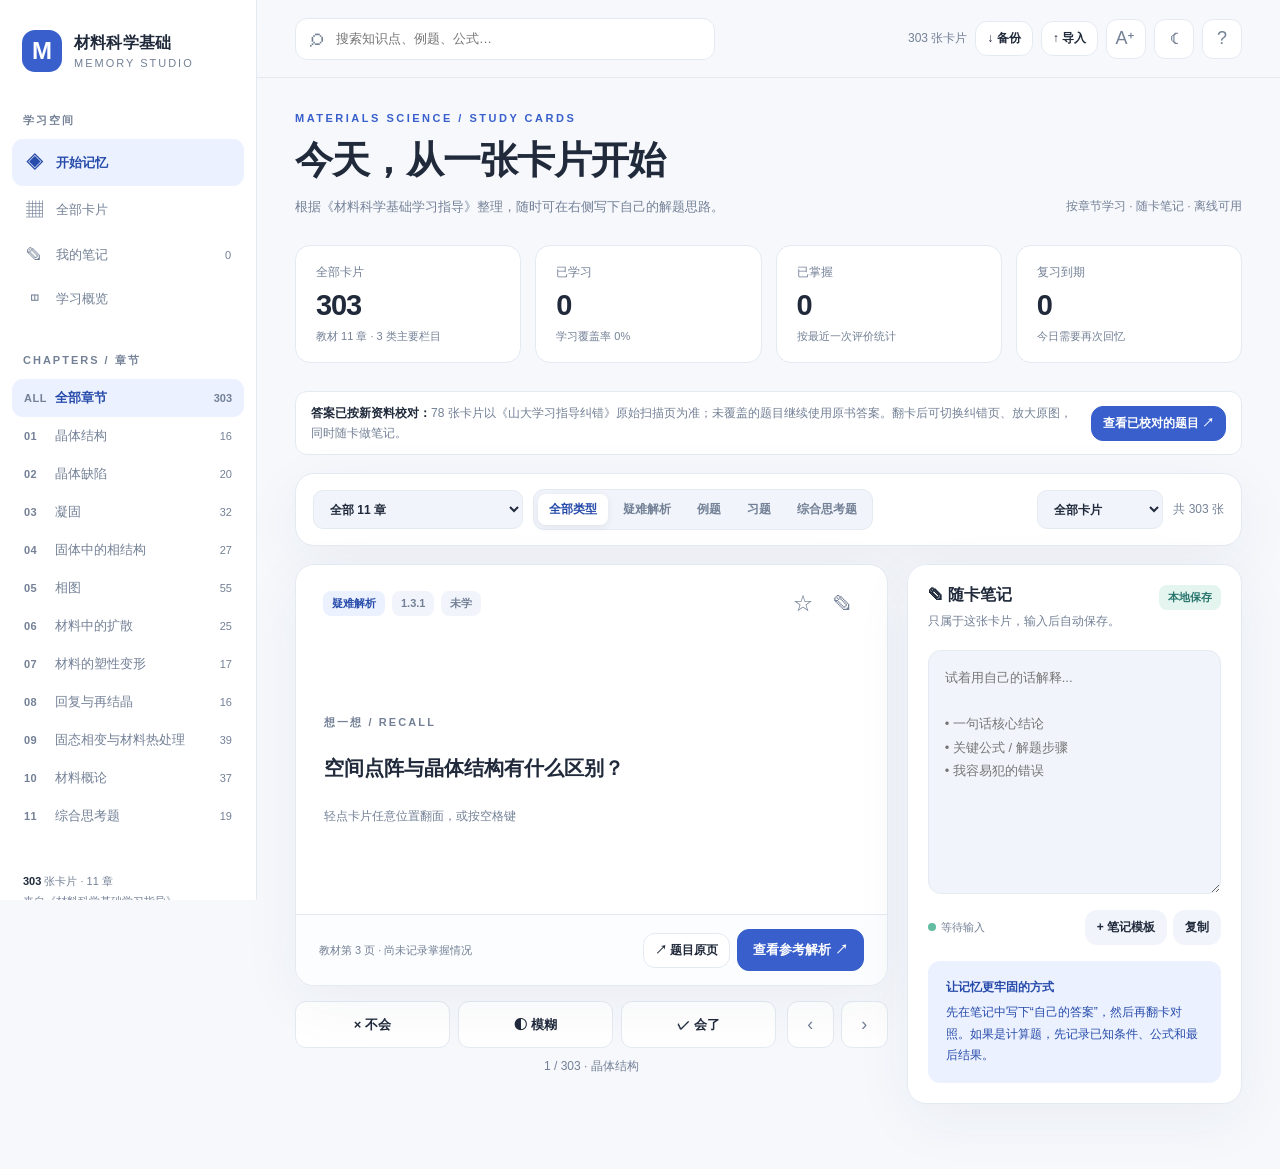
==== commit 1dc86566: "V2" ====
--- a/index.html
+++ b/index.html
@@ -7,7 +7,7 @@
 <meta name="description" content="材料科学基础学习指导：疑难解析、例题、习题记忆卡片，随卡笔记，间隔复习，离线学习，支持手机、平板和电脑。">
 <link rel="manifest" href="manifest.webmanifest">
 <link rel="apple-touch-icon" href="apple-touch-icon.png">
-<title>材料科学基础 · 记忆卡片与学习笔记</title>
+<title>材料科学基础 · 纠错版答案记忆卡片与学习笔记</title>
 <style>
 :root{--bg:#f6f8fc;--surface:#ffffff;--surface2:#f1f5fb;--ink:#202a3b;--muted:#738096;--border:#e4eaf2;--accent:#385fcb;--accent-light:#ebf1ff;--accent-strong:#274baa;--teal:#2d8c83;--gold:#ad7b32;--red:#c25c59;--shadow:0 16px 60px rgba(28,47,92,.055);--radius:19px;--sidebar:257px;--font:16px;color-scheme:light;font-family:Inter,-apple-system,BlinkMacSystemFont,"Segoe UI","PingFang SC","Microsoft Yahei",sans-serif;font-size:var(--font)}
 :root[data-theme="dark"]{--bg:#111722;--surface:#1c2634;--surface2:#222f40;--ink:#edf3fa;--muted:#9daac0;--border:#334256;--accent:#83a6ff;--accent-light:#25375d;--accent-strong:#b7cbff;--teal:#73b8b1;--gold:#e0b77e;--red:#ff9894;--shadow:0 15px 55px rgba(0,0,0,.16);color-scheme:dark}
@@ -31,6 +31,33 @@
 .question-text{font-size:calc(var(--font) * 1.28)}
 .answer-text{font-size:calc(var(--font) * .98)}
 .drawer-backdrop{position:fixed;inset:0;background:rgba(6,12,23,.55);z-index:58;display:none}.drawer-backdrop.open{display:block}
+/* New scanned-answer experience, preserving legibility of formulae and diagrams. */
+.correction-content{justify-content:flex-start;cursor:default;padding-top:23px;padding-bottom:24px}
+.correction-content .side-label{margin-bottom:13px}
+.correction-answer{width:100%;min-width:0}
+.correction-authority{display:flex;flex-direction:column;gap:6px;border-radius:12px;padding:14px 15px;background:var(--accent-light);color:var(--accent-strong);font-size:12px;line-height:1.65}
+.correction-authority strong{font-size:13px}
+.correction-excerpt{margin-top:12px;padding:12px 14px;border:1px solid var(--border);background:var(--surface2);border-radius:11px;line-height:1.7;font-size:13px}
+.correction-warning{color:var(--muted);font-size:12px;line-height:1.7;margin:10px 0 0}
+.correction-pager{display:flex;justify-content:space-between;align-items:center;gap:8px;margin:14px 0 10px;flex-wrap:wrap;color:var(--muted);font-size:12px}
+.correction-pager b{color:var(--ink)}
+.correction-pager .btn[disabled]{opacity:.35;cursor:default}
+.correction-viewport{overflow-y:auto;max-height:min(68vh,810px);scrollbar-width:thin;background:#ebedf0;border:1px solid var(--border);border-radius:12px;overscroll-behavior:contain}
+.correction-image-button{display:block;position:relative;width:100%;padding:0;background:transparent;border:0;cursor:zoom-in;color:#40506e}
+.correction-image{display:block;width:100%;height:auto}
+.correction-image-hint{display:block;text-align:center;font-size:12px;background:#f5f7fa;padding:8px 4px;font-weight:700}
+.correction-after{margin-top:10px;display:flex;align-items:center;justify-content:space-between;flex-wrap:wrap;gap:8px;font-size:11px;line-height:1.7;color:var(--muted)}
+.correction-after span{flex:1;min-width:170px}
+.source-disclaimer{margin-top:18px;border-left:3px solid var(--gold);padding:10px 14px;font-size:12px;line-height:1.7;color:var(--muted);background:var(--surface2);border-radius:8px}
+.viewer-active{overflow:hidden}
+.correction-viewer{display:none;position:fixed;inset:0;z-index:150;background:rgba(10,17,33,.88);padding:10px;flex-direction:column;align-items:center;justify-content:center}
+.correction-viewer.open{display:flex}
+.correction-viewer-toolbar{display:flex;align-items:center;justify-content:space-between;width:min(1050px,100%);gap:7px;padding:4px 0 10px;color:#fff;font-size:13px;font-weight:700;flex-wrap:wrap}
+.correction-viewer-actions{display:flex;gap:7px}
+.correction-viewer-actions button{background:#fff;color:#1b2336;border:0;border-radius:9px;padding:9px 13px;font-size:12px;font-weight:750}
+.correction-viewer-scroll{width:min(1050px,100%);max-height:calc(100dvh - 80px);overflow:auto;background:#eef0f2;border-radius:9px;overscroll-behavior:contain}
+.correction-viewer-scroll img{display:block;width:100%;max-width:none;height:auto}
+@media(max-width:760px){.correction-content{padding:20px 14px 19px}.correction-authority{padding:12px}.correction-viewport{max-height:58vh}.correction-pager .btn{font-size:11px}.correction-viewer{padding:6px}.correction-viewer-toolbar{font-size:12px}.correction-viewer-scroll{max-height:calc(100dvh - 100px)}}
 
 </style>
 </head>
@@ -76,9 +103,13 @@
     <div class="modal-actions"><button class="btn danger" data-action="reset-edit">恢复原版文字</button><button class="btn" data-action="close-edit">取消</button><button class="btn primary" data-action="save-edit">保存更正</button></div>
   </div>
 </div>
+<section id="correctionViewer" class="correction-viewer" role="dialog" aria-label="放大查看标准答案" aria-modal="true">
+  <div class="correction-viewer-toolbar"><span id="correctionViewerPage">纠错答案</span><span class="correction-viewer-actions"><button data-action="open-correction-image">↗ 新窗口查看原图</button><button data-action="close-correction-zoom" aria-label="关闭放大图">× 关闭</button></span></div>
+  <div class="correction-viewer-scroll"><img id="correctionViewerImage" alt="扫描原始答案"></div>
+</section>
 <input type="file" id="backupInput" accept=".json,application/json" hidden>
 <div id="toast" class="toast" role="status" aria-live="polite"></div>
-<script id="embedded-data" type="application/json">{"metadata":{"title":"材料科学基础学习指导 · 记忆卡片","source":"《材料科学基础学习指导》/ 吕宇鹏、边洁、敖青 主编，化学工业出版社，2008","pdfPages":150,"chapters":["晶体结构","晶体缺陷","凝固","固体中的相结构","相图","材料中的扩散","材料的塑性变形","回复与再结晶","固态相变与材料热处理","材料概论","综合思考题"],"cardCount":303,"counts":{"疑难解析":49,"例题":58,"习题":177,"综合思考题":19},"ocrNotice":"根据 PDF 可检索文字整理；扫描识别可能导致个别字词、符号和公式失真，请核对原书页。"},"cards":[{"id":"d-1-1","chapter":1,"type":"疑难解析","number":"1.3.1","front":"空间点阵与晶体结构有什么区别？","back":"空间点阵是由几何阵点在三维空间周期性排列形成的理想模型；所有阵点周围的环境相同，三维空间中共有14种布拉菲点阵。晶体结构则描述原子、离子或原子团在晶体中的实际排列，可能存在缺陷，结构类型远多于14种。不同晶体结构可以具有相同的空间点阵。","sourcePage":8,"endPage":9,"bookPage":3,"scanNote":""},{"id":"d-1-2","chapter":1,"type":"疑难解析","number":"1.3.2","front":"标定米勒指数时如何正确确定与使用坐标系度・单位","back":"米勒指数标定建立坐标系的度量单位是晶胞的晶格常数（。，仇c），即在三个轴上的度 量单位分别是a, b, c,因而该坐标系的度量单位不一定相等。分析有关问题，特别是进行 指数标定时应注意不要统一度量单位。","sourcePage":9,"endPage":9,"bookPage":4,"scanNote":""},{"id":"d-1-3","chapter":1,"type":"疑难解析","number":"1.3.3","front":"晶向指数、晶面指数有哪些含义","back":"晶向指数、晶面指数除了表示该指数所确定的一组晶向或晶面的空间方位，还包含晶面 或晶向上的原子排列信息。一个指数代表了特定原子排列，如晶向或晶面上原子的线密度或 面密度。扩展开来，提出了晶向族和晶面族的概念，把空间不同方位但原子排列与周围环境 都相同的晶向或晶面都用一个指数表示。","sourcePage":9,"endPage":9,"bookPage":4,"scanNote":""},{"id":"d-1-4","chapter":1,"type":"疑难解析","number":"1.3.4","front":"计算点阵间隙半径时如何选择几何关系","back":"在计算晶格间隙半径时，关键是找到正确的间隙半径与晶格常数的几何关系。有些关于 晶格间隙的图示常看起来间隙较大，使人认为代表晶格间隙的刚球会首先和组成间隙的各边 相切。实际上通过原子堆垛图可以看出，该刚球首先和组成间隙顶点的原子相切，在此基础 上建立几何关系即可计算出间隙半径。","sourcePage":9,"endPage":9,"bookPage":4,"scanNote":""},{"id":"e-1-1","chapter":1,"type":"例题","number":"1-1","front":"证明理想密排六方（HCP）结构的轴比 c/a = 1.633。","back":"利用密排六方结构的几何关系：等边三角形高 h = (√3/2)a，临近原子间距 d = √[(c/2)² + (2h/3)²]。理想密排时 d = a，故 a² = c²/4 + a²/3，整理得 c/a = √(8/3) ≈ 1.633。原书图1-2展示了对应几何关系。","sourcePage":10,"endPage":10,"bookPage":5,"scanNote":"关键公式已按原书示意整理，涉及作图请查看原书"},{"id":"e-1-2","chapter":1,"type":"例题","number":"1-2","front":"在立方晶胞中画出 (111) 面、(-1 1 0) 面，并找出两面交线上属于〈112〉晶向族的晶向。","back":"两个晶面的交线同时位于两面内。两面法向分别为 [1 1 1] 和 [-1 1 0]，叉乘得到交线方向 [-1 -1 2]，其反向 [1 1 -2] 也在交线上；它们属于〈112〉晶向族。可结合原书例题1-2画出晶面与交线。","sourcePage":10,"endPage":10,"bookPage":5,"scanNote":"关键公式已按原书示意整理，涉及作图请查看原书"},{"id":"e-1-3","chapter":1,"type":"例题","number":"1-3","front":"纯铝为面心立方（FCC），相对原子质量 26.97、原子半径 r=0.143 nm，求晶体密度。","back":"FCC 晶胞含4个原子，晶格常数 a=2√2r≈0.404 nm。单个晶胞的质量为 4M/N_A，体积为 a³。密度 ρ=4M/(N_A a³)≈2.716 g/cm³。计算时注意将 nm 换算为 cm。","sourcePage":10,"endPage":10,"bookPage":5,"scanNote":"关键公式已按原书示意整理，涉及作图请查看原书"},{"id":"e-1-4","chapter":1,"type":"例题","number":"1-4","front":"铁从 FCC 转为 BCC 时，按刚球模型与实测晶格常数分别计算体积变化，并解释差别。","back":"①刚球模型：假设原子直径不变，比较两种结构中每个原子占据的体积，FCC→BCC 的体积膨胀约为9%。②在912℃，按 a(BCC)=0.2892 nm、a(FCC)=0.3633 nm 计算，体积膨胀约0.89%。产生差别的原因是原子有效半径并非不变：从 FCC 转为 BCC 时配位数降低，原子半径随之收缩。","sourcePage":10,"endPage":11,"bookPage":5,"scanNote":"关键公式已按原书示意整理，涉及作图请查看原书"},{"id":"x-1-1","chapter":1,"type":"习题","number":"1-1","front":"名词和术语解释 材料科学、晶体、非晶体；\n结合能、结合键、离子键、共价键、金属键、分子键、氢键；\n金属材料、陶瓷材料、高分子材料、复合材料；\n空间点阵、晶体结构、晶格、晶胞、晶系、布拉菲点阵；\n晶格常数、晶胞原子数、配位数、致密度；\n晶面、晶向、晶面指数、晶向指数、晶面族、晶向族；\n各向异性、各向同性；\n原子堆积、同素异构转变；\n陶瓷、离子晶体、共价晶体。","back":"本书此题参考答案为“略”，建议自行作答并记录到笔记。","sourcePage":11,"endPage":11,"answerPage":11,"bookPage":6,"scanNote":"含公式/图表的内容请以原书页面为准"},{"id":"x-1-2","chapter":1,"type":"习题","number":"1-2","front":"分析金属键和共价键的异同。","back":"二者在结合形式上都是电子共用，结合力大。但二者电子共用的范围不同, 共价键有方向性和饱和性，金属键没有方向性和饱和性。","sourcePage":11,"endPage":12,"answerPage":12,"bookPage":6,"scanNote":""},{"id":"x-1-3","chapter":1,"type":"习题","number":"1-3","front":"试证明四方晶系中只有简单四方点阵和体心四方点阵两种类型。","back":"可作图加以证明四方晶系表 面上也可含简单四方、底心四方、面心四 方和体心四方结构，然而根据选取晶胞的 原则，晶胞应具有最小的体积，尽管可以 从4个体心四方晶胞中勾出面心四方晶胞 ［图l-3(a)］,从4个简单四方晶胞中勾出1 个底心四方晶胞［图l-3(b)］,但它们均不 具有最小的体积。因此，四方晶系实际上只有简单四方和体心四方两种独立的点阵。","sourcePage":11,"endPage":12,"answerPage":12,"bookPage":6,"scanNote":"含公式/图表的内容请以原书页面为准"},{"id":"x-1-4","chapter":1,"type":"习题","number":"1-4","front":"为什么密排六方结构不能称为一种空间点阵？","back":"空间点阵中每个阵点应具有完全相同的周围环境，而密排六方晶胞内的原子 与晶胞角上的原子具有不同的周围环境。如图1-4在A和B原子连线的延长线上取BC = AB,然而C点却无原子。若将密排六方晶胞角上的一个原子与相应的晶胞内的一个原子共 9 11 同组成一个阵点(0, 0, 0阵点可视作由0, 0, 0和等，4,卷这一对原子所做成)，如 图所示，这样得出的密排六方结构应属简单六方点阵。\n图1-4","sourcePage":11,"endPage":12,"answerPage":12,"bookPage":6,"scanNote":""},{"id":"x-1-5","chapter":1,"type":"习题","number":"1-5","front":"作图表示立方晶体的(123)、(012), (421)晶面及EI02], [211]^ [346J 晶向。","back":"本书此题参考答案为“略”，建议自行作答并记录到笔记。","sourcePage":11,"endPage":12,"answerPage":12,"bookPage":6,"scanNote":"含公式/图表的内容请以原书页面为准"},{"id":"x-1-6","chapter":1,"type":"习题","number":"1-6","front":"①计算fee和bee晶体中四面体间隙及八面体间隙的大小(用原子半径R表 示)，并注明间隙中心坐标。\n②指出溶解在y-Fe中碳原子所处的位置，若此位置全部版碳原子占据，那么，问在此 情况下，y-Fe能溶解C的质量分数为多少？实际上，碳在铁中的最大溶解质量分数是多少? 二者在数值上有差异的原因是什么？","back":"参照图1-5所示和疑难解析中的有关内容。\n①fee八面体间隙半径：\n% —2R = ——=o.dMR Li 乙 间隙中心坐标：卷，卷， 乙 乙 乙 fee四面体间隙半径：\nr=^a~R=［卑义之一1|r = 0. 225R 4 H V2 2 1? 间隙中心坐标：y, jo bee八面体间隙半径：\n3R — 2R a一2R =0. 155K 2 2 图1-5 间隙中心坐标：4-»春，1 o bcc四面体间隙半径:\nR = 0. 291R 间隙中心坐标：4\"» ”，1。\n乙 4\n②y-Fe为fee结构，八面体间隙半径较大，所以y-Fe中的碳原子一般处于八面体 间隙位置。由于fee结构中八面体间隙数与原子数相等，若此类位置全部被碳原子占 据，则看Fe中碳原子数分数为50%,质量分数为17.6%。而实际上碳在y-Fe中最 大质量分数为2. 11%,远小于理论值，这是因为碳原子半径为0. 077nm,大于八面 体间隙半径（0.054nm）,所以碳的溶入会引起％Fe晶格畸变，这就妨碍了碳原子进 一步的溶入。 .","sourcePage":11,"endPage":13,"answerPage":12,"bookPage":6,"scanNote":"含公式/图表的内容请以原书页面为准"},{"id":"x-1-7","chapter":1,"type":"习题","number":"1-7","front":"计算面心立方结构(111). (110)、(100)晶面的面间距和原子密度(原子 个数/单位面积)。","back":"a _V3 “id _ 3 a yi2+i2+i2 _ a X 1 (^(110) \" XT-T( yi2+i2+o2 _ a 乂 1 - a d（ioo） yi2+o2+o2 2 2 面心立方（111）、（110）, （100）面的原子排列如图1-6所示，各面面密度如下。\n3X1 + 3X| (0(111)=----------- 尸一=丁尹《2. 31/a2 |72«xfa a 赭 4Xy + yX2 P(11O)=--------p----=@Q?〜41/a2 a2V2 (0(100) = (4Xy + l)/a2=2/a2 由计算结果可以知道(in)面为最密排面。","sourcePage":11,"endPage":14,"answerPage":13,"bookPage":6,"scanNote":"含公式/图表的内容请以原书页面为准"},{"id":"x-1-8","chapter":1,"type":"习题","number":"1-8","front":"比较金属材料、陶瓷材料、高分子材料和复合材料在结合键上的差别。","back":"简单金属（指元素周期表上主族元素）的结合键完全为金属键，过渡族金属 的结合键为金属键和共价键的混合，但以金属键为主。\n陶瓷材料是由一种或多种金属同一种非金属（通常为氧）相结合的化合物，其主要结合 方式为离子键，也有一定成分的共价键。\n在高分子材料中，大分子内的原子之间结合方式为共价键，而大分子与大分子之间的结 合方式为分子键。\n复合材料是由两种或两种以上的材料组合而成的物质，因而其结合键非常复杂，不能一 概而论。","sourcePage":11,"endPage":14,"answerPage":14,"bookPage":6,"scanNote":""},{"id":"d-2-1","chapter":2,"type":"疑难解析","number":"2.3.1","front":"如何认识晶体缺陷在材料科学中的重要意义","back":"晶体缺陷名为缺陷，但实际上是材料科学与工程的重要基础。如对完美的晶体人们难以 改变其性质，而晶体中的缺陷则赋予人们丰富的材料加工的手段。如材料的强化方法无不与 位错有着直接或间接的关系，材料的变形则是依赖于位错的运动实现的；材料中的扩散主要 借助于点缺陷及其运动，而扩散是材料凝固、回复与再结晶、相变中的重要过程等。正是通 过对缺陷密度、运动状态等的控制，人们才实现了对材料多种性能的控制。","sourcePage":17,"endPage":18,"bookPage":12,"scanNote":""},{"id":"d-2-2","chapter":2,"type":"疑难解析","number":"2.3.2","front":"如何判断刃型位错线某处半原子面的位置","back":"准确判断位错线上某处半原子面的位置对于分析位错运动的有关问题较为方便。可采用 右手法则：将右手的拇指、食指沿手掌面伸直，其余三指并拢且垂直于手掌面伸直。此时， 设定拇指代表位错线的方向，-食指代表柏氏矢量的方向，其余三指则代表多余半原子面，手 掌面代表滑移面。当已知位错线和柏氏矢量的方向，即可判断出多余半原子面的方向（位 置）。其中，位错线的方向可为给定或自拟。","sourcePage":18,"endPage":18,"bookPage":13,"scanNote":""},{"id":"d-2-3","chapter":2,"type":"疑难解析","number":"2.3.3","front":"如何认识位错的实际空间形状","back":"位错属于线缺陷，在分析问题时为了方便也常把位错简化为一条线。但实际上，位错的形 状并不是几何意义上的线。位错包含了位错中心区及其周围畸变区，其空间形状是一条管道。","sourcePage":18,"endPage":18,"bookPage":13,"scanNote":""},{"id":"d-2-4","chapter":2,"type":"疑难解析","number":"2.3.4","front":"柏氏矢量的意义与主要作用","back":"柏氏矢量是表示位错特征的矢量。从柏氏矢量的确定过程可以看出，柏氏矢量可以表征 位错畸变的大小及位错滑移方向等。在实际应用方面，可以通过柏氏矢量与位错线方向的关 系判断位错的类型，对于刃型位错可进一步结合多余半原子面的判断方法确定正、负刃型位 错；在位错运动引起晶体滑移方面，晶体滑移的方向和大小即为位错柏氏矢量的方向和大 小；在位错交割结果的判断方面，一个位错产生的变化是对方位错柏氏矢量的大小和方向， 据此判断出是割阶还是扭折。而位错反应的判断则是柏氏矢量之间的计算。可以看出，柏氏 矢量即是全面表征位错特征的定量指标，应全面、深入把握其意义与使用方法。","sourcePage":18,"endPage":18,"bookPage":13,"scanNote":""},{"id":"d-2-5","chapter":2,"type":"疑难解析","number":"2.3.5","front":"晶体中位错柏氏矢量可否是任意的，为何常用柏氏矢只有少数几个","back":"实际晶体中，位错的柏氏矢量不是任意的，它应符合相应的结构条件和能量条件。晶体 结构条件是指柏氏矢量必须连接晶体中一个原子平衡位置到另一个平衡位置；能量条件是指 柏氏矢量所表征的位错应尽量处于最低能量。在某晶体结构中，如从结构条件看柏氏矢量可 以取很多；但从能量条件看，能量越低，位错越稳定，故柏氏矢量越小位错越稳定。因此， 实际晶体中存在的位错及其柏氏矢量只有少数几个。","sourcePage":18,"endPage":18,"bookPage":13,"scanNote":""},{"id":"d-2-6","chapter":2,"type":"疑难解析","number":"2.3.6","front":"位错攀移的实质","back":"位错攀移的最终效果是位错在垂直于其滑移面方向的运动，导致滑移面的扩大（负攀 移）和缩小（正攀移）。但攀移发生的微观过程是原子或空位的运动。位错中心区的原子发 生离位则使整个原子面缩小，位错中心区顶端填充原子则使原子面扩大。","sourcePage":18,"endPage":18,"bookPage":13,"scanNote":""},{"id":"d-2-7","chapter":2,"type":"疑难解析","number":"2.3.7","front":"如何从能量角度解释柯氏气团的形成","back":"将溶质原子在位错线附近的聚集状态称为柯氏气团。位错和溶质原子同作为晶体缺陷， 都是高能区。但当溶质原子聚集在位错线周围，该聚集状态（气团）的能量低于位错和溶质 原子单独存在时的能量。即气团的形成是能量降低的过程，因而位错与溶质原子聚集的气团 状态是相对稳定的。因此，气团的形成会导致位错运动阻力的增加，进而提高材料的强度。","sourcePage":18,"endPage":18,"bookPage":13,"scanNote":""},{"id":"d-2-8","chapter":2,"type":"疑难解析","number":"2.3.8","front":"不同相界的界面能与畸变能有何不同","back":"相界面分为共格、半共格和非共格界面。如果是较为完善的共格关系，有相界上原子匹 配很好，几乎没有畸变，则这种共格界面的界面能和畸变能都很低；但比较常见的是共格界 面两侧的原子间距略有差别，为形成完全共格界面需要晶格协调，造成一定的弹性畸变，这 种界面的界面能较低，但畸变能升高；半共格界面相对于共格界面原子排列的混乱度增加， 但晶格畸变小，因而其界面能升高，畸变能降低；对于非共格界面，其原子排列最为混乱, 且不需晶格协调，因而其界面能最高，畸变能最小。","sourcePage":18,"endPage":19,"bookPage":13,"scanNote":"含公式/图表的内容请以原书页面为准"},{"id":"e-2-1","chapter":2,"type":"例题","number":"2-1","front":"位错能否终止于晶体内部？","back":"解：解答此问题的关键是理解位错是晶体已滑移区和未滑移区的边界。既然作为边界就 不能中断于晶体内部。但可在晶体表面露头，或终止于晶界和相界，或与其他位错相交，或 自行封闭成环。","sourcePage":20,"endPage":20,"bookPage":15,"scanNote":""},{"id":"e-2-2","chapter":2,"type":"例题","number":"2-2","front":"若将一位错线的正向定义为原来的反向，此位错的柏氏矢量是否改变？位错 的类型性质是否变化？","back":"解：此问题要结合柏氏矢量回路的确定方法来理解。由柏氏矢量回路来确定位错的柏氏 矢量方法中得知，此位错的柏氏矢量将反向，但此位错的类型性质不变。","sourcePage":20,"endPage":20,"bookPage":15,"scanNote":""},{"id":"e-2-3","chapter":2,"type":"例题","number":"2-3","front":"如图2-2所示，某晶体滑移面上有一柏氏矢量为万的位错环，并受到一均匀 切应力r的作用。\n①分析各段位错线的类型、所受力的大小并确定其方向。\n②在r的作用下，若要使它在晶体中稳定不动，其最小半径为多大？","back":"解：分析此问题要结合柏氏矢量与位错类型的关系、与位错有关的力的表达式、判断多 余半原子面位置的右手法则等知识点。对于类似问题，当未知位错线的方向，可以设定其方 向后进行相关问题的分析。涉及位错受力方向的判断，可以先判断出位错某一点的半原子面 位置，半原子面在切应力下受力方向即为该点的受力方向。对于位错环，其受力要么指向位 错环中心，要么背离位错环中心。只有判断出一点的受力方向，才可判断出整个位错环的受 力方向。\n①令逆时针方向为位错环线的正方向，则A点为正刃型位错，B点为负刃型位错，D 点为右螺型位错，C点为左螺型位错，位错环上其他各点均为混合位错。\n各段位错线所受的力均为f=r\\b \\,方向垂直于位错线并指向滑移面的未滑移区。\n②在外力和位错线的线张力T的作用下，位错环最后在晶体中稳定不动，此时：","sourcePage":20,"endPage":20,"bookPage":15,"scanNote":"含公式/图表的内容请以原书页面为准"},{"id":"e-2-4","chapter":2,"type":"例题","number":"2-4","front":"已知位错环ABCDA的柏氏矢量为b,外应力为r和0,如图2-3所示。求:\n①设想在晶体中怎样才能得到这个位错？\n②在足够大的切应力r作用下，位错环将如何运动？\n③在足够大的拉应力。作用下，位错环将如何运动？","back":"解：晶体的局部滑移形成位错，位错是滑移区与未滑移区的边界，因而在此题情况下位 错形成的前提是晶体的局部滑移。位错在切应力作用下的运动可参考例题2-3的做法。而位 错在正应力下的作用则要联系位错中心区的应力状态与其运动状态之间的关系。\n①设想在完整晶体中有一个正四棱柱贯穿晶体的上、下表面，它和滑移面MNPQ 交于ABCDA。现在让ABCDA上部的柱体相对于下部的柱体滑移b,柱体以外的晶体 均不滑移。这样ABCDA就是在滑移面上已滑移区（环内）和未滑移区（环外）的边 界，因而是一个位错环。\n②在r的作用下，位错环上部分晶体将不断沿z 轴方向（即6的方向）运动，下部分晶体则反向（沿 一z轴的方向）运动。这种运动必然伴随着位错环的各 边向环的外侧运动（即AB、BC、CD和DA四段位错 分别沿一Z轴、+z轴、+z轴和一Z轴方向运动），从 而导致位错环扩大。\n③在拉应力作用下，在滑移面上方的BC位错的半 原子面和在滑移面下方的DA位错的半原子面将扩大, 即BC位错将沿一，轴方向运动，DA位错则沿y轴运 动。而AB和CD两条螺型位错是不运动的（因为螺型位错只能产生滑移运动，而不易产生 攀移），故位错环将如图2-4所示。","sourcePage":20,"endPage":21,"bookPage":15,"scanNote":"含公式/图表的内容请以原书页面为准"},{"id":"x-2-1","chapter":2,"type":"习题","number":"2-1","front":"名词与术语解释 点缺陷、线缺陷、面缺陷；\n空位、间隙原子、肖脱基缺陷、弗仑克尔缺陷；\n刃型位错、螺型位错、混合位错、位错线、柏氏矢量、位错密度；\n滑移、攀移、交滑移、交割、塞积；\n位错的应力场、应变能、线张力、作用在位错上的力；\n位错源、位错的增殖；\n单位位错、不全位错、堆垛层错、肖克莱位错、弗兰克位错；\n扩展位错、固定位错、可动位错、位错反应；， 晶界、相界、界面能、大角度晶界、小角度晶界、李晶界。","back":"本书此题参考答案为“略”，建议自行作答并记录到笔记。","sourcePage":21,"endPage":22,"answerPage":22,"bookPage":16,"scanNote":"含公式/图表的内容请以原书页面为准"},{"id":"x-2-2","chapter":2,"type":"习题","number":"2-2","front":"为何说点缺陷是热力学平衡缺陷，而位错不是？","back":"点缺陷一方面引起内能升高，同时引起嫡值增加，使自由能降低。这样使体 系在一定温度下存在着一个平衡点缺陷浓度。","sourcePage":21,"endPage":22,"answerPage":22,"bookPage":16,"scanNote":""},{"id":"x-2-3","chapter":2,"type":"习题","number":"2-3","front":"一根位错线能否全为刃型位错或螺型位错？","back":"一根位错线能否全为刃型位错或螺型位错？\n根据位错线与柏氏矢量之间的夹扁判断，若一个位错环的柏氏矢量垂直于位错环线上各 点位错，则该位错环上各点位错性质相同，均为刃型位错；但若位错环的柏氏矢量与位错线 所在的平面平行，则有的为纯刃型位错，有的为纯螺型位错，有的则为混合位错；当柏氏矢 量与位错环线相交成一定角度时，尽管此位错环上各点均为混合位错，然而各点的刃型和螺 型分量不同。","sourcePage":21,"endPage":22,"answerPage":22,"bookPage":16,"scanNote":""},{"id":"x-2-4","chapter":2,"type":"习题","number":"2-4","front":"有两个被钉扎住的刃型位错AB和CD,它们的长度z相等，且具有相同的 小 而万的大小和方向相同（图2-5）。每个位错都可看做F-R 卜 b 位错源。试分析在其增殖过程中二者间的交互作用。若能形＜心b 成一个大的位错源，使其开动的rc需多大？若两位错b相 ^ 十六 反，情况又如何？ 图2-5","back":"两位错在外力作用下将向上弯曲并不断扩大，当其扩大相遇时，将于相互连 接处断开，放出一个大的位错环。新位错源的长度为5z,将之代入，F-R源开动所需的临 界切应力：\n^G\\b\\ _G\\b\\ Tc L 5jc 若两个位错AB和CD的b相反时，在它们扩大靠近时将相互产生斥力，从而使位错环 的扩展阻力增大，并使位错环的形状发生变化。随着位错环的不断扩展，斥力越来越大，最 后将完全抑制彼此的扩展运动而相互钉扎住。","sourcePage":21,"endPage":22,"answerPage":22,"bookPage":16,"scanNote":"含公式/图表的内容请以原书页面为准"},{"id":"x-2-5","chapter":2,"type":"习题","number":"2-5","front":"试分析在f“中，下列位错反应能否进行？并指出其中3个位错的性质类型? 反应后生成的新位错能否在滑移面上运动？\n等［101］ +1-［121］一►告口 可 Z 6 3","back":"位错反应条件 几何条件：\nj_ bi +岳= 能量条件:\n位错反应能进行。 因此1口oT1+葛［i21：］―口中Z 0 6 对照汤普森四面体,此位错反应相当于：\nCA + aC -- \u003e aA. （全位错） （肖克莱） （弗兰克） 新位错等［1口］的位错线为（IH）和（lii）的交线位于（001）面上，且系纯刃型位 O 错。由于（001）面系fee非密排面，故不能运动，系固定位错。","sourcePage":22,"endPage":23,"answerPage":22,"bookPage":17,"scanNote":""},{"id":"x-2-6","chapter":2,"type":"习题","number":"2-6","front":"在一个简单立方二维晶体中，画出一个正刃型位错和一个负刃型位错。\n①用柏氏回路求出正、负刃型位错的柏氏矢量；\n②若将正、负刃型位错反向时，其柏氏矢量是否也随之反向；\n③写出该柏氏矢量的方向和大小；\n④求出此两位错的柏氏矢量和。","back":"①图略。其柏氏矢量是指在完整晶体中回路终点指向起点的一个有向线段;\n②其柏氏矢量也随之反向；\n③ bi=a［100］，Z\u003e2=a［100］；\n④40。","sourcePage":22,"endPage":23,"answerPage":23,"bookPage":17,"scanNote":"含公式/图表的内容请以原书页面为准"},{"id":"x-2-7","chapter":2,"type":"习题","number":"2-7","front":"设面心立方晶体中的（Hi）为滑移面，位错滑移后的滑移矢量为等：T10］o\n①在晶胞中画出柏氏矢量b的方向并计算出其大小。\n②在晶胞中画出引起该滑移的刃型位错和螺型位错的位错线方向，并写出此二位错线 的晶向指数。","back":"①其大小为| b | =条，其方向如图2-6 Li 乙 所示。\n②位错线方向及指数如图2-6所示。","sourcePage":22,"endPage":23,"answerPage":23,"bookPage":17,"scanNote":"含公式/图表的内容请以原书页面为准"},{"id":"x-2-8","chapter":2,"type":"习题","number":"2-8","front":"若面心立方晶体中有片等［101］的单位位错及6=亮［121］的不全位错, N 0 此二位错相遇产生位错反应。\n①此反应能否进行？为什么？\n②写出合成位错的柏氏矢量，并说明合成位错的类型。","back":"①能够进行。因为既满足几何条件：2b前=26后= 号［ill］,又满足能量条件 2%=约\u003e2%7。2\n②始=卷币口；该位错为弗兰克不全位错。\nO","sourcePage":22,"endPage":23,"answerPage":23,"bookPage":17,"scanNote":""},{"id":"d-3-1","chapter":3,"type":"疑难解析","number":"3.3.1","front":"形核功的由来","back":"晶胚成核的条件是晶胚尺寸「）入。当晶核半径在人〜厂。之间时，虽然它的长大会使系 统的自由能降低，但它毕竟是在AG〉。的条件下形成的，即形成晶核时，体积自由能的降 低还不能完全抵偿表面自由能的增加，还有一部分表面自由能的增加必须由外界对形核区做 V 功来供给。这部分由外界提供的能量称为形核功。\n形成半径在rk-ro之间的晶核所需要的形核功大小不等，形成临界晶核时需要的形核 功最大，称为临界形核功。临界形核功等于形成临界晶核时表面能增加的1/3。形成半径 的晶核时不需要形核功。\n形核功由外界提供，“外界”是指形核区周围的液体。形核功由液体中的能量起伏来 提供。","sourcePage":26,"endPage":27,"bookPage":21,"scanNote":""},{"id":"d-3-2","chapter":3,"type":"疑难解析","number":"3.3.2","front":"为什么晶胚尺寸小于几时不能成核","back":"液体结晶为固体时，体积自由能的降低是结晶的驱动力，表面能的增加是结晶的阻力。\n晶胚能否稳定下来成为晶核，取决于晶胚长大时系统总的自由能升高还是降低。若晶胚长大 会使系统总的自由能降低，晶胚便会稳定下来自发长大而成为晶核；反之，晶胚则不能成 核，而是自行消亡。对于那些小于临界半径的晶胚，当它们长大时，体积自由能的降低不足 以抵偿表面能的增加，从而使系统总的自由能进一步增大，故它们不能长大，只能自行消 亡，它们的消亡会使系统总的自由能降低。","sourcePage":27,"endPage":27,"bookPage":22,"scanNote":""},{"id":"d-3-3","chapter":3,"type":"疑难解析","number":"3.3.3","front":"非均匀形核比均匀形核更容易的根本原因","back":"非均匀形核比均匀形核更容易的根本原因是减少了表面自由能的增加，即减少了形核的 阻力。设均匀形核时表面自由能的增加为AGs,而非均匀形核时表面自由能的增加则为 △G^ = AGs (2-3cos|+cos3g) o可以看出，非均匀形核时表面自由能的增加恒小于均匀形 核。由于减少了表面自由能的增加，非均匀形核时具有较小的临界晶核体积和临界形核功， 形核所需要的结构起伏和能量起伏小，所以非均匀形核可在较小过冷度下进行，形核更 容易。","sourcePage":27,"endPage":27,"bookPage":22,"scanNote":""},{"id":"d-3-4","chapter":3,"type":"疑难解析","number":"3.3.4","front":"动态过冷度与界面过冷度的区别","back":"界面过冷度是指固-液界面前沿液相的界面温度T,与理论结晶温度Tm之差，即 △ Ti = Tm —界面过冷度不是固定值，随界面温度R的变化而改变。\n动态过冷度ATk是指晶体长大所必需的界面过冷度。只有当界面过冷度大于动态过冷 度即△Ti\u003e4Tk时，晶体才能长大。每种物质都有固定的动态过冷度，一般金属大约为 0.01-0. 05℃,具有光滑界面的物质约为1〜2℃。","sourcePage":27,"endPage":27,"bookPage":22,"scanNote":""},{"id":"e-3-1","chapter":3,"type":"例题","number":"3-1","front":"试述结晶的热力学条件、能量条件及结构条件。","back":"解：结晶的热力学条件：固相的自由能低于液相的自由能，即Gs\u003cGl,或者说4G = Gs-Gl\u003c0o只有在过冷的条件下，才能使GsVGl, AG=Gs-Gl\u003c0o 当形成半径在rk〜ro之间的晶核时需要形核功，形核功由液相中的能量起伏来提供。\n因此能量起伏是结晶需要具备的能量条件。\n液相中的结构起伏是产生晶核的基础。因此，结构起伏是结晶必须具备的结构条件。","sourcePage":28,"endPage":28,"bookPage":23,"scanNote":""},{"id":"e-3-2","chapter":3,"type":"例题","number":"3-2","front":"固态金属熔化时是否会出现过热现象？为什么？","back":"解：金属结晶需在一定的过冷度下进行，是因为结晶时表面能增加造成阻力。固态金属 熔化时是否会出现过热现象，需要看熔化时表面能的变化。如果熔化前后表面能是降低的, 则不需要过热；反之，则可能出现过热。\n如果熔化时，液相与气相接触，当有少量液体金属在固体表面形成时，就会很快覆盖在 整个固体表面(因为液体金属总是润湿其同种固体金属)，如图3-3所示。熔化时表面自由 能的变化为:\n△G表面=G终态一G始态=A ”sg) 式中，G始态表示金属熔化前的表面自由能；G终态表示当在少量液体金属在固体金属表 面形成时的表面自由能；A表示液态金属润湿固态金属表面的面积；。GL、%L、%G分别表 示气-液相比表面能、固-液相比表面能、固-气相比表面能。因为液态金属总是润湿其同种固 体金属，根据润湿时表面张力之间的关系可写出：+ (7SLo这说明在熔化时，表面自由能的变化AG表面\u00260,即不存在 表面能障碍，也就不必过热。实际金属多属于这种情况。如果 固体金属熔化时液相不与气相接触，则有可能使固体金属过热。","sourcePage":28,"endPage":28,"bookPage":23,"scanNote":""},{"id":"e-3-3","chapter":3,"type":"例题","number":"3-3","front":"假定均匀形核时形成边长为。的立方体晶核，单 位体积自由能差为AGv,单位面积表面能为。。\n①求临界晶核边长ak；\n图3-3液体覆盖在 ②求临界形核功4Gk；\n整个固体表面 ③求临界形核功与表面能增加的关系。","back":"解：①临界晶核边长ak △G~~VAGv ~\\~Sa~-a? AGv + (V\\ S 表75 晶核体积、表面积) 令 =0 —3 次△Gv + 12ak(?=0 da 4。\nak △Gy\n②临界形核功4Gk 3 2 △Gk = — VkAGv +Sko= △Gv +6 32G3 △Gk (△Gv*\n③临界形核功与表面能增加的关系 s _ 32。3 2 „ 96g3 表面能增加Sk°=6 AGk\"(AGv)2 a (AGv )2 故：△Gk = ^Sk。即临界形核功等于表面能增加的三分之一。\nJ","sourcePage":28,"endPage":29,"bookPage":23,"scanNote":"含公式/图表的内容请以原书页面为准"},{"id":"e-3-4","chapter":3,"type":"例题","number":"3-4","front":"设晶核是半径为r的球形，金属元素的相对原子质量为A-密度为p,阿佛 伽德罗常数为N。，求临界晶核中所含原子数\"的表达式。","back":"解：晶核为球形时，临界晶核半径为：人=寻 f等二落先(吃)3=祟黎与△(J-V Ar At 3 \\ AGv / 3Ar(AGv)3","sourcePage":29,"endPage":29,"bookPage":24,"scanNote":"含公式/图表的内容请以原书页面为准"},{"id":"e-3-5","chapter":3,"type":"例题","number":"3-5","front":"已知纯银在1个大气压下，过冷度为319℃时发生均匀形核。设临界晶核半 径为Inm,纯银的熔点为1726K,熔化热△!1„, = 18075J/mol,摩尔体积V= 6. 6cm3/mol, 计算纯银的液-固相界面能和临界形核功。","back":"解：已知临界晶核半径〃=次-=”号，式中的^Gv、Lm分别指单位体积自由能差 和单位体积熔化热。根据题中给出的摩尔熔化热AHm和摩尔体积V,则可计算单位体积熔 化热1^=卡。\n①液-固相界面能。\n_ 2(77m _ 2(rTm _ 2bTmV rk — LmAT — AHm _ - AHmAT ▽ △T rkAHmAT_lX10_7 X 18075X319 2. 53X10—5j/cm2 . 2TmV — 2X 1726X6. 6\n②临界形核功AGk 1 c _ 4 / 2aTmV \\2 3Ska=^\\XH^f) a _4X3. 14^ /2X 1726X6. 6\\2 ------o----- ZX \\ 18075X319 ) X(2. 53义10-5尸 △Gk = l. 06X10-18j","sourcePage":29,"endPage":29,"bookPage":24,"scanNote":"含公式/图表的内容请以原书页面为准"},{"id":"e-3-6","chapter":3,"type":"例题","number":"3-6","front":"设非均匀形核的晶核为球冠状(图3-4),形核时表面自由能的增加为AGg, 证明临界形核功4G1等于其表面自由能增加的三分之一，即△Gi； = ^^G4。","back":"证明：设液体与晶核、晶核与固体基底之间的界面 面积分别为4也、Asw：\nASL = 27rr2(l-cos^) (3-8) Asw = xr2 sin2 0 (3-9 ) % w =bsw +\u003ctslcosi9 (3-10) △Gs =(?slAsl + gwAsw 一九w Asw 图3-4非均匀形核示意图 =%lAsl + (osw - %w)Asw (3T1) 将式(3-8)〜式(3-10)代入式得：\n△Gg=7ry2f7sL (2 —3cos^+cos30) (3-12) △G£ = (—获婷AGv +4 K限)(匕江平3) (一 \"穴厂f 亨L 十兀厂每SL)( 2 - 3 cos(9+ cos3 6) 3 厂k ' △G\"看仃*2—3cos6+cos36) 脸 (3-13) 将式(3-12)代入式(3T3),得：\nAGk = -^-AGs","sourcePage":29,"endPage":30,"bookPage":24,"scanNote":"含公式/图表的内容请以原书页面为准"},{"id":"e-3-7","chapter":3,"type":"例题","number":"3-7","front":"设非均匀形核的临界晶核为球冠状，证明其临界形核功AG；,与临界晶核体积 V1的关系：△Gf = ^V\u003eGv Li","back":"证明：已知球冠状临界晶核体积为：Vk = ~-nr^(2 — 3cos(9+ cos3O') △G] = ( - fx/k3AGv + 4/；*)(2 —3 整+ cos*、 △Gk — — -i-7tr^(2- 3 cos8+ cos3 0) AGv +仃簧2 — 3cos0+cos3 0)(7sl o 5 I 3Vk 5, 3VkAGv =­ VkAGv +：^SL = ~ VkAGv + —万---* △Gk = ^VkAGv Li","sourcePage":30,"endPage":30,"bookPage":25,"scanNote":"含公式/图表的内容请以原书页面为准"},{"id":"e-3-8","chapter":3,"type":"例题","number":"3-8","front":"细化金属铸件晶粒的方法有哪些？说明其基本原理。","back":"解：金属铸件晶粒大小取决于形核率N和长大速度G, N/G的比值越大，晶粒越细小;\n反之，晶粒越粗大。所以可以通过增加形核率N或减小长大速度G或其他方法来增加N/G 的比值使晶粒得到细化。具体方法有：\n①增加过冷度。过冷度增加，N和G都随之增加，但是N的增长率大于G的增长率。\n因此N/G的比值增加，晶粒细化。此种方法适用于小件或薄壁零件。\n②变质处理。在液态金属浇注时加入变质剂。变质剂作用有两种情况：①多数变质剂 的作用是促使发生非均匀形核，使晶核数目增加，提高形核率N；②有的变质剂可以抑制 晶体长大，显著减慢长大速度G。不论哪种情况，都能提高N/G的比值，使晶粒细化。\n③振动和搅拌，加剧熔液在铸模中运动。一方面可以提供形核所需要的能量，另一方 面可以使正在生长的晶体破碎，碎晶块可作为结晶核心，从而提高了形核率N和N/G的比 值，使晶粒细化。","sourcePage":30,"endPage":30,"bookPage":25,"scanNote":""},{"id":"x-3-1","chapter":3,"type":"习题","number":"3-1","front":"解释下列基本概念和术语 凝固、结晶、过冷、过冷度、结构起伏、相起伏、晶胚；\n形核、均匀形核、非均匀形核、临界晶核半径、临界晶核、形核功、临界形核功、能量 起伏、临界过冷度、形核率、有效过冷度、点阵匹配原理；\n动态过冷度、界面过冷度、粗糙界面、光滑界面、垂直长大、横向长大、二维晶核、正 温度梯度、负温度梯度、树枝晶、柱状晶粒、等轴晶粒、长大速度；\n定向凝固、非晶态金属、微晶合金。","back":"本书没有给出可识别的参考答案；请根据教材和个人笔记完成。","sourcePage":31,"endPage":31,"bookPage":26,"scanNote":""},{"id":"x-3-2","chapter":3,"type":"习题","number":"3-2","front":"判断下列说法是否正确，并说明理由。\n①液态金属只要过冷到其熔点以下就会发生结晶。\n②非均匀形核时，临界晶核（曲率）半径决定了晶核的形状和体积大小。\n③无论固-液界面微观结构呈粗糙型还是光滑型，晶体生长时液相原子都是一个个地沿 着固相面的垂直方向连接上去的。\n④金属铸件晶粒大小取决于形核率N和长大速度G。只有增加形核率N,同时降低长 大速度G,才能使晶粒细化。\n⑤无论温度分布如何，纯金属都是以树枝状方式生长。\n⑥纯金属结晶时的过冷度是指在冷却曲线上出现平台的温度与熔点之差。\n⑦在任何温度下，液相中出现的最大结构起伏都能成为晶核。\n⑧所谓临界晶核，就是体系自由能的减少完全抵偿表面自由能的增加时的晶胚大小。\n⑨在液态金属中，凡是涌现出小于临界晶核半径的晶胚都不能成核，但是只要有足够 的能量起伏提供形核功，还是可以成核的。\n⑩非均匀形核总是比均匀形核容易，因为非均匀形核一般是以外加固体杂质作为现成 晶核，不需要形核功。\n⑪若在过冷液体中，外加10000颗形核剂，则结晶后可以形成10000颗晶粒。\n⑫非均匀形核，当接触角个=0。时，非均匀形核的形核功最大。\n⑬欲使金属铸件晶粒细化，可以寻找那些熔点低且与该金属点阵常数相近的形核剂， 其形核的催化效能最高。\n⑭固-液界面的微观结构可根据杰克逊因子a来判断：当aW2时，固-液界面为光滑界 面；当a\u003e5时，固-液界面为粗糙界面。\n⑮结晶的热力学条件是：AG= —\"VAGv + StrVO。, ⑯不论晶核大小，形成晶核时都需要形核功。\n⑰纯金属结晶时若呈垂直方式生长，其界面时而光滑，时而粗糙，交替变化。\n⑱从宏观上观察，若液-固界面是平直的称为光滑界面；若液-固界面是由若干小平面组 成，呈锯齿形的称为粗糙界面。\n⑲纯金属结晶以树枝状方式生长，或以平面状方式生长，与该金属的熔化嫡无关。\n⑳一般金属结晶时，形核率随着过冷度的增加而增加，超过某一极大值后，出现相反 的变化。","back":"①错误；液态金属只有过冷到其超息以工虹定遢度才会发生结晶。\n②错误；非均匀形核，晏遢掾3凰〜圣诞邈蚓鲤血核形状和体积大小。\n③错误；固-液界面微观初踵逊茁篇求或赢赢字都是一个个地沿着固相 面的垂直方向连接上去的。\n④错误；丕3续1型续至里M邀峡大递虞£更I过甚电力迭爰熟更£理些fg,都可以使赢益通i - 一 ⑤错误；在鲤遢度鲤下，纯金属以树枝状方式生长。\n⑥错误；纯藐赢赢过冷度是指在冷却曲线上羽钮娘蛔混度与熔点之差。\n⑦错误;莲睡过逢度以工，液相中出现的最大结丽荻商赢端核。\n⑧错误；蒜赢算懑百由能的减少雌经表面自由能增加时的晶胚大小。\n⑨错误；即使有足够褊量起伏供给，示毓京晶核半径的晶胚盘丕能嘘。\n⑩错误；非均匀形核一般是以外加固体杂质为疑爰核或K ⑪错误；结晶后可以形成翘遨晶粒。 i ⑫错误；当接触角向匀形核的形核功最小，等于零。\n⑬错误；寻找那些螟遁且与该金属点阵露藐宝赢嬴「 ⑭错误；当a\u00262日1石液界面为粗糙界面；当a分5时，为光滑界面。\n⑮错误；结晶的热力学条件是：gi包:3者说矩二兔二血互… ⑯错误；晶核半径在「k〜%之间漏毒形核功，高T褊巍法功。\n⑰错误；纯金属结晶时若呈垂直方式生长，其界面姐耍g攫晏典。\n⑱错误；从宏观上观察，若液-固界面是平直的为威邈逊应「滂液-固界面是由若干 小平面组成、呈锯齿形的则为幽蟒晏画。 一 ⑲错误；纯金属结晶时旃育於法金属的熔化嫡壁。\n⑳错误；金属结晶倾向很大，形核率随过冷度增加而赢I,二B丕含想遮太值。","sourcePage":31,"endPage":33,"answerPage":33,"bookPage":26,"scanNote":"含公式/图表的内容请以原书页面为准"},{"id":"x-3-3","chapter":3,"type":"习题","number":"3-3","front":"液态金属结晶时，为什么必须过冷？","back":"结晶必须在过冷的条件下进行，是由热力学条件薪菽7获攀薪%律指 出：在等温等压的条件下，物质系统总是自发地从自由能较高的状态向自由能较低的状态转 变。就是说，要由液体结晶为固体，固体的自由能必须低于液体的自由能。由液体和固体的 自由能随温度变化曲线可知，只有当温度低于理论结晶温度时，固体的自由能才能低于液体 的自由能，结晶才有驱动力。所以液态金属结晶时必须过冷。","sourcePage":31,"endPage":33,"answerPage":33,"bookPage":26,"scanNote":""},{"id":"x-3-4","chapter":3,"type":"习题","number":"3-4","front":"以均匀形核为例，说明为什么晶胚成核需要有一个临界过冷度？","back":"如图3-6所示，临界晶核半径八随过冷度 的增加而减小，而液相中的最大晶胚尺寸Fax随过冷度4丁 的增加而增大，图中两曲线的交点所对应的过冷度即为临界 过冷度AT*。当过冷度ATVAT*时，最大晶胚尺寸Fax都 小于临界晶核半径入，故不能成核。当时，最大 晶胚尺寸「max = rk,才有可能成核。当△TAAT*时，不仅 最大晶胚尺寸「max,还包括部分尺寸小于Fax的晶胚也超过 了入，这些晶胚就可以稳定下来成为晶核。所以晶胚成核需 图3-6 %和h*与AT的关系 要有一个临界过冷度AT*。","sourcePage":32,"endPage":33,"answerPage":33,"bookPage":27,"scanNote":""},{"id":"x-3-5","chapter":3,"type":"习题","number":"3-5","front":"设均匀形核的晶核是半径为/•的球形，推导临界晶核半径〃=告和临界形 ZACry 核功△Gk = ~^Sk\u003cr。","back":"本书此题参考答案为“略”，建议自行作答并记录到笔记。","sourcePage":32,"endPage":33,"answerPage":33,"bookPage":27,"scanNote":"含公式/图表的内容请以原书页面为准"},{"id":"x-3-6","chapter":3,"type":"习题","number":"3-6","front":"设晶核是半径为厂的球形，证明均匀形核时的临界形核功AGk与临界晶核体 积队之间的关系：△Gku看VkAGv。\nLi","back":"本书此题参考答案为“略”，建议自行作答并记录到笔记。","sourcePage":32,"endPage":33,"answerPage":33,"bookPage":27,"scanNote":"含公式/图表的内容请以原书页面为准"},{"id":"x-3-7","chapter":3,"type":"习题","number":"3-7","front":"说明临界晶核半径气和临界形核功△Gk = 胄Sk。表示的物理意义。","back":"①临界晶核半径入 当晶胚尺寸厂〈人时，晶胚在液相中不能稳定存在，只能熔解而消失。当厂〉人时，晶 胚长大伴随系统吉布斯自由能的降低，所以可以稳定下来成为晶核。晶胚尺寸厂=人时，既 可能消失，又可能成核，r=rk的晶核称为临界晶核，气就是临界晶核半径。它是决定晶胚 能否成核的临界尺寸。\n②临界形核功 公式表明：形成临界晶核时，体积自由能的降低只能抵偿表面自由能增加的三分之二, 还有三分之一的表面自由能的增加需要形核功来供给，形核功来自液相中的能量起伏。","sourcePage":32,"endPage":34,"answerPage":34,"bookPage":27,"scanNote":"含公式/图表的内容请以原书页面为准"},{"id":"x-3-8","chapter":3,"type":"习题","number":"3-8","front":"判断图3-5 (a)、(b)两图中，哪个正确？根据凝固理论说明原因。\n图3-5自由能变化与晶胚尺寸r的关系 T3\u003eT2\u003eT,","back":"图3-5 (b)正确。因为当一个晶胚出现时，系统总的自由能变化为：AG = —^-Kr3AGv + 47tr2\u003c7= ~ ^-irr3--AT+47tr2 由公式可以看出：过冷度 AT越大，4G 越 小，图3-5 (b)符合这一规律。","sourcePage":32,"endPage":34,"answerPage":34,"bookPage":27,"scanNote":"含公式/图表的内容请以原书页面为准"},{"id":"x-3-9","chapter":3,"type":"习题","number":"3-9","front":"液态铝在1个大气压下，过冷度为200℃时发生均匀形核。纯铝的熔点为 Tm = 993K,单位体积熔化热Lm = L 836 Xl()9j/m3,固-液相比界面能。=93义10-3 j/m?。\n计算：①临界晶核半径入；②固-液相单位体积自由能差AGv;③临界形核功AGk。","back":"①人=0. 50nm；②AGv = 3. 72X j/m3；③△Gk = 9. 73X 10-2oj。","sourcePage":32,"endPage":34,"answerPage":34,"bookPage":27,"scanNote":"含公式/图表的内容请以原书页面为准"},{"id":"x-3-10","chapter":3,"type":"习题","number":"3-10","front":"若均匀形核的晶核为立方体，试求出临界晶核中所含原子数〃的表达式。","back":"〃 =\"夕，式中八A二、N。分别表示金属元素的密度、相对原子质量、 Ar(AGv) 阿佛伽德罗常数。","sourcePage":32,"endPage":34,"answerPage":34,"bookPage":27,"scanNote":"含公式/图表的内容请以原书页面为准"},{"id":"x-3-11","chapter":3,"type":"习题","number":"3-11","front":"证明在同样过冷度下均匀形核时，球形晶核较立方晶核更容易形成。","back":"提示：比较球形临界晶核与立方形临界晶核的体积和形核功，临界晶核的 体积和形核功较小的，形核容易。","sourcePage":32,"endPage":34,"answerPage":34,"bookPage":27,"scanNote":"含公式/图表的内容请以原书页面为准"},{"id":"x-3-12","chapter":3,"type":"习题","number":"3-12","front":"能否说过冷度越大，形核率越大？为什么？","back":"“过冷度越大，形核率越大”这种说法不准确。因形核率受两个相互矛盾 的因素所控制。一方面，随过冷度的增大，临界晶核半径和形核功减小，所需结构起伏和能 量起伏小，晶核容易形成；另一方面，过冷度越大，原子扩散能力降低，这又不利于晶核的 形成。在一定的过冷度范围内，形核率主要受临界形核功和临界半径所控制，此时，过冷度 越大，形核率越大；但当过冷度进一步增加到一定程度后，矛盾的主要方面发生变化，形核 率主要受扩散因素所控制，此时过冷度越大，形核率反而减小。因此，不能笼统地说：过冷 度越大，形核率越大。","sourcePage":32,"endPage":34,"answerPage":34,"bookPage":27,"scanNote":""},{"id":"x-3-13","chapter":3,"type":"习题","number":"3-13","front":"简述均匀形核规律。","back":"提示：可从以下几个方面说明：形核的热力学条件、结构条件和能量条件, 形核的驱动力和阻力，形核时自由能的变化，临界晶核半径，临界形核功，形核率与过冷度 的关系等。","sourcePage":32,"endPage":34,"answerPage":34,"bookPage":27,"scanNote":""},{"id":"x-3-14","chapter":3,"type":"习题","number":"3-14","front":"设非均匀形核的晶核为球冠状，推导临界晶核(曲率)半径^ =答和临 △Cry 界形核功△G《 = z\\Gk (竺也誓生电卜(AGk表示均匀形核的临界形核功)","back":"本书此题参考答案为“略”，建议自行作答并记录到笔记。","sourcePage":32,"endPage":34,"answerPage":34,"bookPage":27,"scanNote":"含公式/图表的内容请以原书页面为准"},{"id":"x-3-15","chapter":3,"type":"习题","number":"3-15","front":"设非均匀形核的晶核为球冠状，当晶核稳定存在时，三种表面能之间存在 如下关系：%w=osw+gl cos久根据此关系分析说明什么样的固体杂质才能有效地促进 形核？","back":"非均匀形核时，晶核与固体杂质之间的接触角6越小，对形核越有利。那么 接触角6的大小取决于什么呢？由公式九亚=本0十g1,««6可看出：coSg=gLW-gSW,即接 0SL 触角e的大小取决于三种比表面能的相对大小。在液态金属确定后，“sl便固定不变，J角将 取决于九w一gw的差值。为了获得小的6角(即大的cosd值)，晶核与固体杂质之间的比表 面能。SW越小越好。而。SW值要小，就必须使固体杂质与晶核的结构符合“结构相似，大小 相当”的点阵匹配原理。固体杂质与晶核的结构越相似，点阵常数、原子间距等越接近, OSW值越小，“角越小，促进形核的效能就越高。","sourcePage":32,"endPage":34,"answerPage":34,"bookPage":27,"scanNote":"含公式/图表的内容请以原书页面为准"},{"id":"x-3-16","chapter":3,"type":"习题","number":"3-16","front":"比较均匀形核和非均匀形核的异同，并说明为什么非均匀形核比均匀形核 所需过冷度小，形核更容易？","back":"①非均匀形核与均匀形核的异同见表3-1。\n②非均匀形核比均匀形核所需过冷度小、形核更容易的原因见3. 3. 3节。","sourcePage":32,"endPage":34,"answerPage":34,"bookPage":27,"scanNote":""},{"id":"x-3-17","chapter":3,"type":"习题","number":"3-17","front":"具有粗糙界面的金属，在何种温度梯度下以平面方式长大？在何种温度梯 度下以树枝状方式长大？分别说明其长大过程。","back":"略。\n表3-1非均匀形核与均匀形核的异同 相同点 与均匀形核相比，非均匀形核的特点 形核的驱动力和阻力相同 非均匀形核与固体杂质接触，减少了表面自由能的增加 临界晶核半径相等 非均匀形核的晶核体积小，形核功小，形核所需结构起伏和能量起伏就小；\n形成临界晶核需要形核功 形核容易，临界过冷度小 结构起伏和能量起伏是形核的基础 非均匀形核时晶核形状和体积由X和接触角J共同决定；内相同时北角越 形核需要一个临界过冷度 小，晶核体积越小，形核越容易 形核率在达到极大值之前，随过冷度增 非均匀形核的形核率随过冷度增大而增加，当超过极大值后下降一段然后 大而增加 终止；此外，非均匀形核的形核率还与固体杂质的结构和表面形貌有关","sourcePage":32,"endPage":35,"answerPage":34,"bookPage":27,"scanNote":"含公式/图表的内容请以原书页面为准"},{"id":"x-3-18","chapter":3,"type":"习题","number":"3-18","front":"简述金属结晶的基本规律。","back":"提示：金属结晶的基本规律可从两方面说明：一是过冷现象；二是结晶基 本过程是形核与长大。","sourcePage":32,"endPage":35,"answerPage":35,"bookPage":27,"scanNote":""},{"id":"x-3-19","chapter":3,"type":"习题","number":"3-19","front":"试分析单晶体形成的基本原理。","back":"单晶体形成的基本原理是使液体金属结晶时只产生一个晶核或只存在一个 现成晶核，并使固-液界面前沿液相的过冷度大于动态过冷度，但小于形核所需要的临界过 冷度。这样液相中不会再形核，只能在已产生或已存在的一个晶核上长大。","sourcePage":32,"endPage":35,"answerPage":35,"bookPage":27,"scanNote":""},{"id":"x-3-20","chapter":3,"type":"习题","number":"3-20","front":"何谓急冷凝固技术？举例说明急冷凝固技术在制取新材料方面的应用。","back":"本书此题参考答案为“略”，建议自行作答并记录到笔记。","sourcePage":32,"endPage":35,"answerPage":35,"bookPage":27,"scanNote":"含公式/图表的内容请以原书页面为准"},{"id":"d-4-1","chapter":4,"type":"疑难解析","number":"4.3.1","front":"固溶体的强度、硬度高吗？","back":"溶质原子溶入溶剂中，产生固溶强化，提高了强度，所以固溶体的强度、硬度要比溶剂 的高。但是，固溶体的强度、硬度仍然不够高，往往满足不了工程上的要求。若要进一步提 高材料的强度、硬度，可通过一定的方法在固溶体基体上形成颗粒状或层片状的化合物。","sourcePage":38,"endPage":38,"bookPage":33,"scanNote":""},{"id":"d-4-2","chapter":4,"type":"疑难解析","number":"4.3.2","front":"金属化合物的强度高吗？化合物一定能提高材料的强度吗？","back":"金属化合物的硬度高，但是强度不一定高。例如FesC,硬度高，但抗拉强度很低。材 料的强度是一种对组织形态很敏感的性能，化合物能否提高材料的强度与其形态和分布有 关。例如硬而脆的化合物呈颗粒状或层片状分布在基体上时，会提高材料的强度；而呈网状 或粗大的针片状分布在基体上时，则会降低材料的强度。","sourcePage":38,"endPage":38,"bookPage":33,"scanNote":""},{"id":"d-4-3","chapter":4,"type":"疑难解析","number":"4.3.3","front":"固溶体和金属化合物在合金中的作用","back":"相是构成合金显微组织的基本单元。工程上用的合金可以是单相固溶体，但更多的情况 下，是固溶体和金属化合物的混合物。固溶体作合金基体，可以保证合金的塑性、韧性。金 属化合物一般为强化相，提高合金的强度、硬度和耐磨性等。合金的性能由其组成相的类 型、相对含量、形态和分布所决定。","sourcePage":38,"endPage":38,"bookPage":33,"scanNote":""},{"id":"d-4-4","chapter":4,"type":"疑难解析","number":"4.3.4","front":"硅酸盐结构中只有硅氧四面体吗？","back":"硅酸盐的基本结构单元是硅氧四面体，硅酸盐结构按照硅氧四面体的连接方式分为：岛 状结构、链状结构、层状结构、骨架状结构等。所谓岛状、链状、层状、骨架状仅仅指的是 硅氧四面体连接成的结构单元的形状，并不代表硅酸盐结构中只有硅氧四面体。实际上这些 岛状、链状、层状或骨架状的硅氧四面体结构单元是由除硅以外的其他正离子连接起来的， 例如K+、Na+、Ca2+、Fe\"、Fe3+, Mgz+, AF+等。对于有些自然界的矿物，岛状、 链状或层状硅氧四面体结构单元的边缘结合键上结合的是H离子，或者说，是。H基团；\n在这种情况下，由于OH基团和其他硅氧四面体结构单元中的。H之间的结合力很小，这 些硅酸盐就很容易分层，或者容易风化成粉末。","sourcePage":38,"endPage":38,"bookPage":33,"scanNote":""},{"id":"d-4-5","chapter":4,"type":"疑难解析","number":"4.3.5","front":"大分子链柔顺性的本质","back":"大分子链具有柔顺性的根本原因在于大分子中含有成千上万个可以旋转的单键。单键内 旋引起原子在空间位置改变，造成大分子形态瞬息万变，构成大分子链的各种构象，由构象 变化而获得不同卷曲程度的特性。\n从热力学分析，在无外力作用下，大分子链总是自发地向嫡增大的方向发展，即随着分 子的热运动，大分子链会自发地趋于卷曲的分子构象。例如线性非晶态高聚物，其大分子链 通常呈无规线团状。这就是大分子链柔顺性的本质。","sourcePage":38,"endPage":38,"bookPage":33,"scanNote":""},{"id":"e-4-1","chapter":4,"type":"例题","number":"4-1","front":"Ni和Cu可以形成无限固溶体，而Zn在Cu中只能形成有限固溶体，这是为 什么？已知Cu的原子半径为0. 128nm, Ni的原子半径为0. 125nm, Zn的原子半径 为 0. 137nmo","back":"解：Ni和Zn在Cu中都是形成置换固溶体。影响置换固溶体溶解度的主要因素有：原 子尺寸、晶体结构、负电性和电子浓度。\nNi和Cu可以形成无限固溶体的原因：①Ni和Cu都是面心立方结构，晶体结构相同。\n②以一价Cu为溶剂的固溶体有一极限电子浓度，其值为1.36左右；Ni是过渡族金属，d 层电子未被填满，形成合金时既可失去电子，又可获得电子，原子价难以确定，故原子价视 为零；无论Ni溶解多少，固溶体的电子浓度始终不会超过极限电子浓度值。③Ni与Cu的 原子尺寸差别、负电性差都不大。\nZn与Cu的原子尺寸差别、负电性差也不大，但Zn在Cu中只能形成有限固溶体，其 主要原因是：①Zn为密排六方结构，与Cu的晶体结构不同。②Zn的原子价为两价，当Zn 溶解在Cu中的量增加到一定程度时，固溶体的电子浓度就会达到极限电子浓度值，不能再 继续溶解。若继续增加Zn的量超过极限电子浓度时，只能形成新相。所以Zn在Cu中只能 形成有限固溶体。","sourcePage":39,"endPage":39,"bookPage":34,"scanNote":""},{"id":"e-4-2","chapter":4,"type":"例题","number":"4-2","front":"含Mn和C质量分数分别为.12. 3%和L 34%的奥氏体钢，点阵常数 a = 0. 3642nm,密度为7. 83g/cm3,试判断此固溶体的类型。已知Fe、Mn和C的相对原子 质量分别为55. 85、54. 94和12. 01。","back":"解：判断固溶体的类型，可以将固溶体晶胞内的实际原子数和纯溶剂晶胞内的原子数相 比较。若固溶体晶胞内的实际原子数和纯溶剂晶胞内的原子数相等，则属于置换固溶体。若 晶胞内的实际原子数多于纯溶剂晶胞内的原子数，则属于间隙固溶体。\n该固溶体中，片Fe为溶剂，Mn和C为溶质。y-Fe为面心立方结构，每个晶胞内含4 个原子。现在计算固溶体每个晶胞内的实际原子数：\n首先把质量分数换算成摩尔分数x 1. 34 --q 0. 0593 J;Mn = 0- 119 xye = 0. 8217 = J匕.J I ;~~~=J.• J4 I ot)• 3b 54. 94 12. 01 55. 85 计算固溶体中每个原子的平均质量浣 0. 8217X55. 85 + 0. 119X54. 94 + 0. 0593X12. 01 = 8 . 8 2 2 9X 10 - 23 (g) 6. 023 义 1023 每个晶胞内的实际原子数〃 __a3Xp_(0. 3642X 10—7)3 x7. 83_, 71 —- c c c c c -I .-一 *? c 4 * N 8 / N 计算结果显示：固溶体晶胞内的实际原子数多于纯溶剂晶胞内的原子数，表明1种溶质 原子或全部溶质原子可能是间隙原子。先假设Mn是间隙原子，那么Mn的摩尔分数应是 (4. 2872-4)/4. 2872 = 0. 067,这与Mn的实际摩尔分数0. 119不符，所以Mn不是间隙原 子。再分析C, C的实际摩尔分数是0.0593,这和0.067接近，所以C是间隙原子。\n结论：Mn是置换原子，C是间隙原子。","sourcePage":39,"endPage":40,"bookPage":34,"scanNote":"含公式/图表的内容请以原书页面为准"},{"id":"e-4-3","chapter":4,"type":"例题","number":"4-3","front":"C溶解在匕Fe中形成间隙固溶体。已知C原子位于y-Fe的八面体间隙中， 若片Fe的八面体间隙全部被C原子占据，试问C原子溶解在\u0026Fe中的质量分数是多少？实 际上C在y-Fe中的最大溶解度为2. 11%,试分析二者在数值上差别的原因。已知C的相对 原子质量Ar(C) =12.01, Fe的相对原子质量Ar(Fe) —55. 85o","back":"解：匕Fe是面心立方结构。面心立方结构的八面体间隙数与原子数相等。若匕Fe的八 面体间隙全部被C原子占据，那么C原子数就等于Fe原子数，所以在此情况下，C原子溶 解在y-Fe中的质量分数为：\nc Ar(O+Ar(Fe) 12.01 + 55.85 实际上C在%Fe中的最大溶解度为2. 11%,比理论计算值要小得多。这是因为C原子 尺寸大于八面体间隙尺寸，C的溶入会引起y-Fe点阵畸变，使体系能量增加，当体系能量 增加到一定程度后，固溶体就会变得不稳定，于是C原子就不能再继续溶解了。","sourcePage":40,"endPage":40,"bookPage":35,"scanNote":""},{"id":"e-4-4","chapter":4,"type":"例题","number":"4-4","front":"判断MgzSn、CuZm、Cu3iSn8, WC、Fe3c各属于何类化合物？试求其中电 子化合物的电子浓度，并指出其晶体结构类型。已知C的原子半径为0.077nm, Fe的原子 半径为0. 127nm, W的原子半径为0. 141nm。","back":"解:MgzSn符合原子价规则，属于正常价化合物。Fe3c和WC都是由过渡族金属和原 子半径很小的非金属元素C组成，属于间隙化合物。rc/rw\u003c0. 59,形成的WC具有比较简 单的结构称为简单间隙化合物，又称间隙相。rc/rFe\u003e0. 59,形成的Fe3c具有复杂的晶体 结构，称为复杂间隙化合物。\nCuZn3和Cu3i Sn8不符合原子价规则，是由I B族金属元素Cu与H B族金属元素Zn或 NA族金属元素Sn形成的化合物，属于电子化合物。\n用e表示两组元的价电子总数，。表示两组元的原子总数，V表示元素的原子价。\nCuZg的电子浓度：G = A = Kcu4^X3 = l±2\u003e\u003c3= 7；当电子浓度为7/4时，电 a 1 十 3 4 4 子化合物的晶体结构为密排六方结构。\nr q 胡由？法由 「 e Vcu X 31+Vsn 义 8 一 1 X 31 + 4X 8 一 21 *出口i /由* CusiSng的电子侬度：Ce = - =--------许----------- 飞-------亚，当电子浓度为 21/13时，电子化合物的晶体结构为复杂立方结构。","sourcePage":40,"endPage":40,"bookPage":35,"scanNote":""},{"id":"e-4-5","chapter":4,"type":"例题","number":"4-5","front":"比较固溶体和金属化合物在成分、结构和性能方面的差异。","back":"解：固溶体和金属化合物的比较见表4-1。\n* 4-1固溶体和金属化合物的比较 类另 成 分 结构特点 力学性能特点 溶质浓度可在固溶度极限 强度、硬度比溶剂高，但总体看强度、硬 固溶体 保持溶剂的点阵类型 内变化 度依然较低；而塑性、韧性较好 成分固定或在一定范围内 其点阵类型不同于组成 金属化合物 熔点较高,硬度高，而塑性、韧性差 波动，可用化学分子式表示 它的任一组元 例题4・6 MgO具有NaCl型结构，试求MgO的密度和堆积密度。已知Mg2+半径为 0. 078nm, Mg的相对原子质量为24. 31； O2~半径为0.132nm, O的.相对原子质量 为 16. 00 o\n解：MgO具有NaCl型结构，即面心立方点阵。每个晶胞中有4个Mg2+和4个。2-， 点阵常数应为：2Mg2+半径+ 202-半径。用p表示密度，K表示堆积密度。\n4X(24. 31 + 16. 00)/(6. 023X 1023), (2X0. 078 + 2X0.132)3X10- ^ ' = 3- 613g/cm MgO属于离子晶体，其堆积密度是指晶体内离子所占体积与晶体体积之比。\n4 4 4X^ttX0. 0783+4XyTtX0. 1323 K = (2X0. 078 + 2X0. 132尸 =0.627","sourcePage":40,"endPage":41,"bookPage":35,"scanNote":""},{"id":"x-4-1","chapter":4,"type":"习题","number":"4-1","front":"解释下列基本概念和术语 相、固溶体、置换固溶体、间隙固溶体、有限固溶体、无限固溶体、连续固溶体、电子 浓度、无序固溶体、有序固溶体、固溶强化、有序强化；\n金属化合物、中间相、正常价化合物、电子化合物、间隙化合物、间隙相；\n陶瓷、硅酸盐、硅氧四面体、玻璃相、金属玻璃；\n分子相、高分子化合物、高聚物、单体、链节、聚合度、加聚反应、均加聚反应、共加 聚反应、缩聚反应、大分子链的构象、柔顺性、聚集态结构、无定形高聚物、晶态高聚物、 结晶度。","back":"本书此题参考答案为“略”，建议自行作答并记录到笔记。","sourcePage":41,"endPage":42,"answerPage":42,"bookPage":36,"scanNote":"含公式/图表的内容请以原书页面为准"},{"id":"x-4-2","chapter":4,"type":"习题","number":"4-2","front":"判断下列说法是否正确，并说明理由。\n①固溶体的强度、硬度高，而塑性、韧性低。\n②金属化合物都是符合原子价规则的化合物。\n③金属化合物的强度、硬度高，而塑性、韧性差。\n④不论是固溶体还是金属化合物，其点阵类型均不同于组成它的任一组元。\n⑤只有陶瓷中有玻璃相，玻璃相的主要成分都是Si。?。","back":"①错误；固溶体的强度、硬度缠，而塑性、韧性麒。\n②错误；正常价化合物是符合原子价规贝而正合物。 ~7\n③错误； 赢后客赢硬度高，选蚯二定遹。\n④错误；凰逡使的虐度蹲绥威逊氤~\n⑤错误； 赢前赢益港看赢箱二莪璃相的主要成分不一定是SiOz。","sourcePage":41,"endPage":42,"answerPage":42,"bookPage":36,"scanNote":""},{"id":"x-4-3","chapter":4,"type":"习题","number":"4-3","front":"固溶体有哪些类型？影响置换固溶体溶解度的因素是什么？","back":"本书此题参考答案为“略”，建议自行作答并记录到笔记。","sourcePage":41,"endPage":42,"answerPage":42,"bookPage":36,"scanNote":"含公式/图表的内容请以原书页面为准"},{"id":"x-4-4","chapter":4,"type":"习题","number":"4-4","front":"为什么间隙固溶体只能是有限固溶体，而置换固溶体可以是有限固溶体也可 以是无限固溶体？","back":"这是因为当溶质原子溶入溶剂后，会使溶剂产生点阵畸变，引起点阵畴变能 增加，体系能量升高。间隙固溶体中，溶质原子位于点阵的间隙中，产生的点阵畸变大，体 系能量升高得多；随着溶质溶入量的增加，体系能量升高到一定程度后，溶剂点阵就会变得 不稳定，于是溶质原子便不能再继续溶解，所以间隙固溶体只能是有限固溶体。而置换固溶 体中，溶质原子位于溶剂点阵的阵点上，产生的点阵畸变较小；溶质和溶剂原子尺寸差别越 小，点阵畸变越小，固溶度就越大；如果溶质和溶剂原子尺寸接近，同时晶体结构相同，电 子浓度和负电性都有利的情况下，就有可能形成无限固溶体。","sourcePage":41,"endPage":42,"answerPage":42,"bookPage":36,"scanNote":""},{"id":"x-4-5","chapter":4,"type":"习题","number":"4-5","front":"A1和Ag都具有面心立方结构，A1的原子半径为0. 143nm。Ag的原子半径 为0. 144nm。试问：A1在Ag中能否形成无限固溶体？为什么？","back":"不能。因为A1的原子价为3, Ag的原子价为1,当高价A1在低价Ag中的 溶入量达到一定值时，固溶体的电子浓度就会达到极限电子浓度，不能再继续溶解。","sourcePage":41,"endPage":42,"answerPage":42,"bookPage":36,"scanNote":""},{"id":"x-4-6","chapter":4,"type":"习题","number":"4-6","front":"已知Zn和Ge在Cu中的最大溶解度(摩尔分数)分别为38%、12%；①计 算两元素在最大溶解度时固溶体的电子浓度；②由计算结果可以看出何种规律？","back":"①Cu和Zn形成的固溶体电子浓度为1.38, Cu和Ge形成的固溶体电子浓度 为1.36。②若溶剂相同，不同溶质在最大溶解度时的电子浓度基本一致，这就是所谓的极 限电子浓度。","sourcePage":41,"endPage":42,"answerPage":42,"bookPage":36,"scanNote":"含公式/图表的内容请以原书页面为准"},{"id":"x-4-7","chapter":4,"type":"习题","number":"4-7","front":"根据下列数据，判断哪种金属作为溶质可与钛形成溶解度较大的固溶体？为 什么？\nTi hep a = 0. 295nm Be hep a = 0. 228nm Al fee a = 0. 404nm Cr bee a = 0. 288nm","back":"A1可与Ti形成溶解度较大的固溶体，因为A1与Ti的晶体结构相近，均为 密排结构，且原子半径差别很小。Be与Ti虽然晶体结构相同，但原子半径差别太大，所以 溶解度不大。Cr与Ti晶体结构不同，原子半径差别也比A1大，一般溶解度较小。","sourcePage":41,"endPage":43,"answerPage":42,"bookPage":36,"scanNote":""},{"id":"x-4-8","chapter":4,"type":"习题","number":"4-8","front":"1148℃时，C在y-Fe中具有最大溶解度w(： = 2. 11%,求100个单位晶胞中 有多少个C原子？","back":"100个晶胞中有40个碳原子。","sourcePage":41,"endPage":43,"answerPage":43,"bookPage":36,"scanNote":""},{"id":"x-4-9","chapter":4,"type":"习题","number":"4-9","front":"固溶体中溶剂和溶质原子的分布是无序、有序还是偏聚，主要取决于什么因 素？为什么有些固溶体在低温是有序而在高温会变成无序？","back":"固溶体中溶剂和溶质原子的分布情况和原子之间的结合能有关。用E表示原 子对间的结合能。当Eab = (Eaa+Ebb)/2时，溶剂和溶质两种原子作任意排列，易形成无 序固溶体。当Eab〈(Eaa+Ebb)/2时，异类原子互相吸引，易于形成短程有序或长程有序 的固溶体。当Eab\u003e(Eaa+Ebb)/2时，易发生同类原子的偏聚。\n固溶体的吉布斯自由能Gs=G°+^Hm —TASm。低温有序固溶体随温度升高，原子排 列的混乱程度增加，由混合嫡ASm所引起的自由能变化为负值即自由能降低；当升高到一 定温度后，组元原子的无序分布有可能使固溶体的自由能低于有序排列，在此情况下，无序 固溶体更为稳定。\n习题4T0正常价化合物、电子化合物和间隙化合物的比较见表4-2。\n表4-2正常价化合物、电子化合物和间隙化合物的比较 类别 正常价化合物 电子化合物 间隙化合物 金属元素与W A、 IB族或过渡族金属元素与 过渡族金属元素和原子半径很小的非金 组成元素 VA、WA族元素 HB、niA、IVA族金属元素 属元素 离子键、共价键或含 结合键 金属键为主 大多是金属键与共价键的混合 有一定程度的金属键 原子价，遵守原子价 电子浓度，按照一定的电子 主要控制因素 组元的原子尺寸 规则 浓度值形成的化合物 金属原子形成与其本身点阵不同的新点 形成不同于其组元的新点 形成不同于其组元的 阵，而非金属原子位于该点阵的间隙中 结构特点 阵，且晶体结构与电子浓度之 新点阵 其中间隙相结构简单，复杂间隙化合物结 间有一定的对应关系 构复杂 一般具有较高的硬 间隙相硬度极高，脆性大；复杂间隙化合 力学性能特点 硬度较高，脆性较大 度，脆性较大 物硬度高，脆性大 MgzSi是铝合金中常 间隙相TiC.VC.WC是合金工具钢和硬 CuZn、Cu3Sn都是有色合金 典型例子 见的强化相，MnS是钢 质合金的重要组成相；间隙化合物Fe3C. 中的重要组成相 铁材料中常见的夹杂物 Cr23c6是钢中常见的强化相","sourcePage":41,"endPage":43,"answerPage":43,"bookPage":36,"scanNote":""},{"id":"x-4-10","chapter":4,"type":"习题","number":"4-10","front":"从以下几方面总结、比较正常化合物、电子化合物和间隙化合物。①组成 元素；②结合键；③形成化合物的主要控制因素；④结构特点；⑤力学性能特点；⑥典型 例子。","back":"本书没有给出可识别的参考答案；请根据教材和个人笔记完成。","sourcePage":42,"endPage":42,"bookPage":37,"scanNote":""},{"id":"x-4-11","chapter":4,"type":"习题","number":"4-11","front":"FeAl是电子化合物，具有体心立方点阵，试绘出其晶胞和（112）晶面上的 原子排布图。","back":"见图4-2。\n图4-2 FeAl的原子排列","sourcePage":42,"endPage":43,"answerPage":43,"bookPage":37,"scanNote":"含公式/图表的内容请以原书页面为准"},{"id":"x-4-12","chapter":4,"type":"习题","number":"4-12","front":"试从成分和晶体结构的角度，说明间隙固溶体和间隙相的异同。","back":"相同点：间隙相和间隙固溶体的组成元素之一都是原子半径很小的非金属 元素，而且这些非金属元素都是位于另一组成元素晶体点阵的间隙中。\n不同点：间隙固溶体是溶质原子分布于溶剂点阵的间隙而形成的固溶体，保持溶剂的点 阵类型，其成分可在固溶度极限内变化，不能用分子式表示。间隙相是化合物(亦称中间 相），其点阵类型与组成它的任一组元的点阵都不相同，而是形成一种新点阵。间隙相的成 分固定或在一定范围内波动，可用化学分子式表示。","sourcePage":42,"endPage":44,"answerPage":43,"bookPage":37,"scanNote":""},{"id":"x-4-13","chapter":4,"type":"习题","number":"4-13","front":"简述硅酸盐结构的基本特点和类型。","back":"硅酸盐结构的基本特点：①硅酸盐的基本结构单元是硅氧四面体，硅氧之 间的结合键不是纯离子键，还含有一定的共价键成分；②每个氧最多只能被两个硅氧四面体 所共有；③硅氧四面体可以是互相孤立地在结构中存在，也可以通过共顶点互相连接成多重 的四面体配位群；④硅离子间不能直接连接，它们之间的连接通过氧离子来实现Si一 O-Sio 硅酸盐结构的分类：按腭硅氧四面体在空间的组合情况，可将硅酸盐分为岛状硅酸盐、 链状硅酸盐、层状硅酸盐和看架状硅酸盐。","sourcePage":42,"endPage":44,"answerPage":44,"bookPage":37,"scanNote":""},{"id":"x-4-14","chapter":4,"type":"习题","number":"4-14","front":"KC1具有CsCl型结构（图4-1）,其点阵常数 a = 0. 3626nm,试计算其密度。已知K的相对原子质量为 39. 10, C1的相对原子质量为35. 45。","back":"2. 596g/cm3 o","sourcePage":42,"endPage":44,"answerPage":44,"bookPage":37,"scanNote":"含公式/图表的内容请以原书页面为准"},{"id":"x-4-15","chapter":4,"type":"习题","number":"4-15","front":"A12O3的密度为3. 96g/cm3,求A12O3的堆积密 度（即离子晶体中离子所占体积与晶体体积之比）。已知A1的相 对原子质量为26. 98,。的相对原子质量为16. 00, AF+的离子 半径为0. 053nm,。2-的离子半径为0. 132nm。","back":"0.705。","sourcePage":42,"endPage":44,"answerPage":44,"bookPage":37,"scanNote":""},{"id":"x-4-16","chapter":4,"type":"习题","number":"4-16","front":"大分子链的形态对高聚物的性能有何影响？","back":"大分子的形态主要有线型、支化型和体型（网状）等。具有线型大分子的 高聚物中，大分子链间没有化学键，能相对移动，可在一定的溶剂中溶解，加热时能熔融, 易于加工，可反复使用，并具有良好的弹性和塑性。具有支化型大分子的高聚物和线型高聚 物的特点相似，但和线型高聚物比较，分子间作用力较弱，故熔液黏度较小，强度、耐热性 较低。体型结构高聚物是大分子链之间通过支链或化学键连接成一体，空间呈网状。体型高 聚物不能在溶剂中溶解，加热不能熔融，不能反复使用，具有较高的耐热性、尺寸稳定性和 机械强度，而弹性、塑性低，脆性大。","sourcePage":42,"endPage":44,"answerPage":44,"bookPage":37,"scanNote":""},{"id":"x-4-17","chapter":4,"type":"习题","number":"4-17","front":"每克聚氯乙烯有102。个分子，试问：①平均相对分子质量是多少？②聚合度 是多少？","back":"①6024；②96。","sourcePage":42,"endPage":44,"answerPage":44,"bookPage":37,"scanNote":""},{"id":"d-5-1","chapter":5,"type":"疑难解析","number":"5.3.1","front":"材料成分是相律中的一个自由度吗？","back":"材料成分不是相律中的一个自由度。自由度是指在不改变系统中平衡相数目的前提下, 可以独立改变的因素的数目。这些因素包括：温度、压力和各个平衡相的浓度。","sourcePage":48,"endPage":48,"bookPage":43,"scanNote":""},{"id":"d-5-2","chapter":5,"type":"疑难解析","number":"5.3.2","front":"杠杆定律的本质和应用","back":"杠杆定律的本质是：在质量守恒的系统中，系统的成分是系统中各组成物组元含量的加 权平均值，其权重就是各组成物的相对量。\n应用杠杆定律的关键是正确判断杠杆的两个端点和支点。杠杆的两个端点分别是组成该 系统的两种组成物的成分点，而杠杆的支点则是这两种组成物成分的加权平均值。\n杠杆定律多数情况下应用于平衡条件，因为在平衡条件下，能够很容易地确定系统中各 组成物的成分。杠杆定律也可以应用于非平衡条件，在这种情况下，必须知道系统的平均成 分和两种组成物各自的平均成分。\n杠杆定律不仅用于计算两个相的相对量，而且可以计算两种组织组成物的相对量，此 时，杠杆的两个端点是两种组织组成物各自的平均成分点。\n使用一次杠杆定律，只能计算两个相或两种组织组成物的相对量。如果多次使用杠杆定 律，便可以计算含三种或三种以上组成物的组织中各种组成物的相对量。","sourcePage":48,"endPage":48,"bookPage":43,"scanNote":""},{"id":"d-5-3","chapter":5,"type":"疑难解析","number":"5.3.3","front":"相图中的极大点和极小点","back":"有的二元匀晶相图上具有极大点和极小点，如图5-2所示。对此，可做如下解释：一般 图5-2具有极大点或极小点的二元相图 情况下，二元系两相平衡共存时，自由度为1;但是对应于极大点和极小点的合金，由于 液、固两相的成分相同，此时用来确定系统状态的变量数应去掉一个，于是自由度为0,即 在恒温下转变。","sourcePage":48,"endPage":49,"bookPage":43,"scanNote":""},{"id":"d-5-4","chapter":5,"type":"疑难解析","number":"5.3.4","front":"组织、组成相和组织组成物的区别","back":"组织是对合金中相的类型、数量、形状、大小和分布等特征的描述。组织中具有独特形 态的各个组成部分称为组织组成物；组织中所包含的相称为组成相。例如亚共晶白口铸铁， 室温组织是P+Fe3cli+U，组织中有三种形态各异的组织组成物：P、Fe3Cn,心,组成 相有两种：a和FesC。一种组织组成物可以由一个相组成，也可以由多个相混合组成，例 如珠光体，是一种组织组成物，它由a和Fe3c两个相组成。而一个相在不同条件下可以形 成不同的组织组成物，例如Fe3C,在不同的条件下形成三种不同形态的组织组成物：\nFe3 c I、Fe3 c口和 Fe3 cm。\n判断合金有哪几种组成相时，只要看组织中有哪几个相就可以了。不论相的来源和形态 怎样，只要成分、结构相同，均属于同一种组成相。\n判断合金有哪几种组织组成物时，可用多种方法：①根据合金的凝固过程，凝固的每一 阶段（即每种转变）生成的产物都具有一定的形态特征，就是一种组织组成物；②根据形态 特征，组织中形态特征相同的部分归为一种组织组成物，形态特征不同的部分就是不同的组 织组成物。共晶、共析、包共晶、包共析的转变产物都可视为一种组织组成物，这是因为这 些转变产物共晶体、共析体、包共晶体、包共析体都是固态的多相混合物，虽然在随后冷却 的过程中这些混合物内还可能发生转变，生成新的产物，但是这些转变产物的形态基本不再 改变。","sourcePage":49,"endPage":49,"bookPage":44,"scanNote":""},{"id":"d-5-5","chapter":5,"type":"疑难解析","number":"5.3.5","front":"只有在非平衡条件下才能得到离异共晶吗？","back":"离异共晶的形成条件是：合金中初晶的相对量远远多于共晶体的相对量时，共晶体有可 能形成离异共晶。因此离异共晶可以在非平衡条件下形成，也可以在平衡条件下形成。成分 小于固溶体最大溶解度点的合金在非平衡条件下可以获得离异共晶；某些成分靠近固溶体最 大溶解度点的亚共晶合金或过共晶合金在平衡条件下也可能获得离异共晶。","sourcePage":49,"endPage":49,"bookPage":44,"scanNote":""},{"id":"d-5-6","chapter":5,"type":"疑难解析","number":"5.3.6","front":"重心法则中的“重心”的含义","back":"在几何中，实际上是把三角形看作厚度均匀、密度均匀的板状物，三角形三条中线的交 点就是三角形的重心，即几何重心。而重心法则中的三角形是完全不同的概念，它是连接 三个平衡相成分点所形成的共辄三角形，实际上被看做是一个无质量的三角形框架，把 三个相的质量分别挂在三个顶点上，合金成分点就是这三个相的质量重心，这就是重心 法则中的“重心”。合金成分点在共舸三角形内的位置改变时，就意味着三个相的质量重 心改变。合金成分不一样，三个平衡相的质量也就不一样因而三个相的质量重心就 会改变。","sourcePage":49,"endPage":49,"bookPage":44,"scanNote":""},{"id":"e-5-1","chapter":5,"type":"例题","number":"5-1","front":"指出图5-5中的错误之处，根据相律说明理由，并改正图中的错误。","back":"解：图中有四处错误：①“、e两点应重合，因为对组元A, a-A和p-A发生同素异构 转变时，自由度F=l —2 + 1=0,转变在恒温下进行；②水平线为应与三个单相区接触而 不是两个单相区，因为二元系恒温转变时，自由度F = 0, P=3,应三相平衡；③水平线 fghij应与三个单相区接触而不是四个单相区，因为二元系恒温转变的自由度F = 0时, P = 3,最多有三相平衡；④就\"线应为水平线而不是斜线，因为二元系三相平衡转变时，自 由度为零，在恒温下进行。图5-6为改正后的相图。","sourcePage":51,"endPage":51,"bookPage":46,"scanNote":"含公式/图表的内容请以原书页面为准"},{"id":"e-5-2","chapter":5,"type":"例题","number":"5-2","front":"根据下列数据，绘出概略的A-B二元相图。已知A组元比B组元有较高的熔 点，B在A中没有溶解度，该合金系存在下列恒温转变：\n① 700℃ L(wb = 70%)+A—\u003e|3(wb = 6O%)\n② 600℃ P(wb = 55%)+A―\u003ey(wB = 30%)\n③ 500℃ L(3b = 95%)+P(wb = 75%)—\u003ea(wB = 90%)\n④ 300℃ (3(wb = 65%) (如b =85%)+7(mb = 50%)","back":"解：首先在温度-时间坐标内画出四种恒温转变的基本图形，如图5-7 (a)所示，然后 根据相区分布规律把这些基本图形连接起来，如图5-7 (b)所示。\n图5-7绘制二元相图的步骤","sourcePage":52,"endPage":52,"bookPage":47,"scanNote":"含公式/图表的内容请以原书页面为准"},{"id":"e-5-3","chapter":5,"type":"例题","number":"5-3","front":"图5-8为A-B二元相图。请回答下列问题：①指出相图中的单相区；②分析 如b = 65%的合金的平衡凝固过程；③在较快的冷却条件下凝固，得到的组织和平衡组织有 何不同？\n图5-8 A-B二元相图","back":"解：①相图中单相区；A组元单相区(垂线aA), A2B单相区(垂线cd), B相区和L 相区。\n②合金的平衡凝固过程。以稳定化合物AzB (垂线cd)为界，把相图分成A-AzB共晶 相图和AzB-B共晶相图。利用Az4B共晶相图，就可以方便地分析如b = 65%的合金的平衡 凝固过程。在相图中，过合金的成分点作垂线，垂线与相图中各线的交点(1、2点)即为 临界点。\n1~2由液相中结晶出即液相成分沿着液相线变化，B相成分沿着固相线变化；\n2液相成分到达e点，发生共晶转变：L,fAzB + B”，共晶转变完成后，合金的组织 为：b+iAzB+r)。\n\u003c2由B中析出AzBh。最终得到的组织为：p+A2Bn +(A2B+p)o 说明：共晶体(A2B+p)中的p也会析出AzBr,但由于AzBu和共晶A2B连接成一 体，不易分辨，并且没有改变共晶体的形态，所以不必写出。\n③在较快的冷却条件下凝固，初生相B的量将减少，次生相AzBn减少甚至不出现，共 晶体的数量增加且组织变细。如果冷却速度进一步增加，有可能得到全部的伪共晶组织 (A2B+(3)O","sourcePage":52,"endPage":53,"bookPage":47,"scanNote":"含公式/图表的内容请以原书页面为准"},{"id":"e-5-4","chapter":5,"type":"例题","number":"5-4","front":"K-Na合金相图如图5-9所示。请回答下列问题；①指出相图中的单相区;\n②判断水平线上发生的转变，并写出反应式；③分析切Na = 50%的合金缓冷时的凝固过程;\n④当温度在零度时，如Na=50%的合金处于什么状态？\n图5-9 K-Na合金相图","back":"解：①单相区：L相区，a相区，KNaz单相区(垂线cd)、组元Na的单相区(垂线力Na)。\n②水平线上发生的转变。ecf水平线与L、KNaz、Na三个单相区点接触，根据三个单 相区的类型和分布可以判断在该水平线上发生包晶转变：U+Na -KNa2o用同样的方法可 以判断在mm水平线上发生共晶转变：L°fa“+KNa2。\n③如Na = 50%的合金缓冷时的凝固过程。\n1~2液相中结晶出Na,液相成分沿着液相线变化；\n2液相成分达到e点，发生包晶转变：U + Na-KNa2,包晶转变后有剩余的L,此时 合金由L+KNa2两相组成；\n2~3液相中不断结晶出KNaz,液相成分沿着液相线变化；\n3液相成分达到。点，发生共晶转变：Lo-am+KNa2,共晶转变完成后，合金组织为:\nKNaz + (a+ KNaz);\n\u003c3共晶组织中的a析出KNazn，不必 写出；\n最终得到的组织：KNa2 + (a+KNa2)0\n④过温度轴上的0℃作一温度水平线, 过成分轴上的50%作垂线，两线相交，由交 点可知，在零度时以冲= 50%的合金状态为L 和KNaz两相共存。","sourcePage":53,"endPage":53,"bookPage":48,"scanNote":"含公式/图表的内容请以原书页面为准"},{"id":"e-5-5","chapter":5,"type":"例题","number":"5-5","front":"Pb-Sb 共晶合金制造轴瓦：共晶基体上需有5%初生Sb硬质点，求合金成分和硬度（Pb为3 HB，Sb为30 HB）。","back":"根据 Pb-Sb 共晶相图与杠杆定律，该轴瓦应选过共晶合金，使初生Sb占5%；计算得总 Sb 质量分数约15.6%。按两相含量的加权平均估算硬度：HB≈3×84.4%+30×15.6%=7.2 HB。具体相图读数及杠杆关系参见原书图5-10。","sourcePage":53,"endPage":54,"bookPage":48,"scanNote":"关键公式已按原书示意整理，涉及作图请查看原书"},{"id":"e-5-6","chapter":5,"type":"例题","number":"5-6","front":"A-B二元合金相图如图5-11所示。今将如b = 40%的合金在固相中无扩散、 液相中溶质完全混合、液-固界面平面推进的条件下，在圆筒状水平铸型内进行不平衡凝固。\n请回答下列问题（忽略成分变化引起的体积变化）：①求合金的标值；②求凝固始端固相的 成分；③利用上述凝固条件下的溶质分布方程，确定共晶体占合金圆棒的体积百分数，示意 绘出合金圆棒中溶质（B）的浓度分布曲线和组织分布图；④如果是平衡凝固，用杠杆定律 确定共晶体的百分数，对比分析两种计算结果。\n340 20 0 图5-11 A-B二元相图 图5-12溶质（B）浓度分布曲线 和组织分布图","back":"解：①求合金的瓦值。由相图看出，液相线和固相线均为直线，所以合金的标为定 值。利用共晶温度时液相的成分CL和固相的成分Cs便可求出瓦值。\n②求凝固始端固相的成分Cs始端=Co瓦=0. 40X0. 50 = 20%\n③求共晶体占合金圆棒的体积百分数。设合金圆棒总长为L,凝固后固溶体的长度 为Z,固溶体占合金圆棒的体积百分数为Z/L,共晶体占合金圆棒的体积百分数则 为一春 固溶体中溶质（B）分布方程：Cs=^Co（l-£） （5-1） 根据相图可知，合金圆棒凝固时先形成固溶体，到达共晶温度时，固溶体凝固结束，此 时固溶体的长度为Z, Z处固溶体的溶质浓度Cs应为0.30,代入式（5-1）：\n« / 7 x0.5-l 7 0. 30 = 0. 50X0. 40义(1一仔) 1 一仔= 0.444 共晶体占合金圆棒的体积百分数为44. 4%。\n合金圆棒中溶质B的浓度分布曲线和组织分布见图5-12o\n④如果是平衡凝固，共晶体的相对量为：皿共晶=笈汜卷=33.3% 由计算结果可知，不平衡凝固时共晶体的数量增加。","sourcePage":54,"endPage":55,"bookPage":49,"scanNote":"含公式/图表的内容请以原书页面为准"},{"id":"e-5-7","chapter":5,"type":"例题","number":"5-7","front":"绘出亚共晶白口铸铁(卯c = 3.5%)平衡凝固时的冷却曲线，并计算室温时 组成相和组织组成物的相对量。","back":"解：①亚共晶白口铸铁平衡凝固时的冷却曲线见图5-13 (a),图中的数字1、2、3分 别表示该铸铁的熔点、共晶温度、共析温度。\n0.0211 0.035 0.043 的I I版a 0.0669 (a) (b) 图5-13亚共晶白口铸铁的冷却曲线和相对量计算\n②计算组成相的相对量。首先确定该铸铁在室温时的组成相为a, Fe3co 吟”\"臀= 47. 68% WFe3c =樵禺=52.32%\n③计算组织组成物的相对量。首先确定该铸铁在室温时的组织组成物是P、Fe3Cn和 Uo使用一次杠杆定律只能计算两种相或两种组织组成物的相对量，现有三种组织组成物， 应怎样计算？可以使用两次杠杆定律。由合金凝固过程可知，P和Fe3cli都是由初生奥氏体 转变而来的，低温莱氏体L｝是由高温莱氏体Ld转变而来的，所以可以先用杠杆定律计算出 初生奥氏体和高温莱氏体的相对量。低温莱氏体U的相对量就等于高温莱氏体Ld的相对 量，P+Fe3cli的相对量就等于初生奥氏体的相对量。然后再用一次杠杆定律计算出P、 Fe3c口的相对量，如图5-13 (b)所示。， 5% W丫 = 36.5% 具体计算过程：〜::号缺需=63.d d o. 043 — 0. 0211 Wp/黑：曙得 X36.5% = 28.2% W”「嚼黑爆 X36.5% = 8.3%","sourcePage":55,"endPage":55,"bookPage":50,"scanNote":"含公式/图表的内容请以原书页面为准"},{"id":"e-5-8","chapter":5,"type":"例题","number":"5-8","front":"图5-14为三元系中两种三相区在不同温度下截得的共朝三角形在成分三角形 中的投影。试判断两种三相平衡转变的类型，并说明理由。","back":"解：在此类投影图中，可以利用不同温度下截得的共舸三角形相对位置的变化分析其移 （a） （b） 图5-14两种三相区连同共轲三角形的投影 动方向，来判断三相平衡转变的类型。三相平衡共晶转变的特征是：由高温到低温，不同温 度下的共扼三角形是以三角形的一个顶点为先导（一个顶点在前）向降温方向（箭头指向） 移动，所以图中（a）为三相平衡共晶转变。三相平衡包晶转变的特征是：由高温到低温, 不同温度下的共辗三角形是以三角形的一个边为先导（一个边在前）向降温方向（箭头指 向）移动，所以图中（b）为三相平衡包晶转变。","sourcePage":55,"endPage":56,"bookPage":50,"scanNote":"含公式/图表的内容请以原书页面为准"},{"id":"e-5-9","chapter":5,"type":"例题","number":"5-9","front":"图5-15为FuC-Cr三元系在1150℃的等温截面，确定合金。（双:=2%, wc「= 13%）和合金O'（3c = 3%, wCr = 10%）的组成相、相的成分和相对量。","back":"解：首先在图中标出合金的成分点，成分点在哪个相区内，该相区中的相就是合金的组 成相。根据直线法则、杠杆定律或者重心法则等来确定相的成分和相对量。\n①确定合金。的相组成、相的成分和相对量。图5-15为直角坐标系，在坐标轴上的 WC=2%处和卯Cr = 13%处分别作坐标轴的垂线，两条垂线的交点就是合金的成分点。。\n合金成分点。落在y+Ci两相区，说明它在1150℃处于y和Cl两相平衡状态。/和C1 相的成分点分别在cd曲线和e/线上；究竟在线上的哪一点呢？可用下面的方法近似地确 定：将该相区的两条直边延长相交，连接交点和。点作直线，和京曲线相交于。，和e/线 相交于6，a点就是7相的成分点，6点就是Ci相的成分点。根据图中的坐标可以读出：7 相的成分为3c =。-95%, wcr = 7%； Ci相的成分为wc =7. 6%, wcr = 47% o TJZ _Ob_ 0.076 — 0.02 __QA o0/ _r. o o/ Wy~^b~ 0. 076-0. 0095 WC1 -15' 8/°\n②确定合金O'的组成相、相的成分和相对量。在图中标出合金的成分点。'，成分点落 在y+Ci+C3三相区内，说明该合金在1150℃处于八3和C3三相平衡状态。为了清楚起 见，只把y+G+C3三相区（共振三角形）绘出，如图5-16所示。共辗三角形的三个顶点 C、B、A分别为八Ci、C3三个平衡相的成分点。由图中坐标读出： \u003e 相的成分为3c = 1. 4%, ®cr = 3. 5%； Cl 的成分为 RC = 7. 4%, wcr = 43%； C3 的成分为 3c = 6. 7%, RCr = 14%。\n根据重心法则求出三个平衡相的相对量。首先连接co'交AB于力点,连接BO'交AC 于s点，连接AO'交BC于7/点。由图中坐标读出：2点的含Cr量为wc「= 25%, s点的含 Cr量为wcr = 5.7%, 72点的含Cr量为3cr = 9.08%。\n方法一：\n= °，25 - 0. 10 =69. 8% 7 Cp 0.25-0.035 皿 O’s 0. 10 — 0. 057 - - 0/ 丁 c Wc1一n c”―11.5% Bs 0. 0. 43 — 057 皿 _Ofn _ 0. 10 — 0. 0908 _. o „ 0/ % An 0.14-0.0908 18-7% 七件 一 ttz Ofp 0. 25 — 0. 10 qu/ 方法一 W 厂 C；—0.25-0.035 —69-8% % 698) = 11. 5% =察(1-0.fJ kJ • 4 J \\J • J.， Wq 698) = 18. 7% %)=；•%：：*2f zi XJ V • O U. X t：","sourcePage":56,"endPage":57,"bookPage":51,"scanNote":"含公式/图表的内容请以原书页面为准"},{"id":"e-5-10","chapter":5,"type":"例题","number":"5-10","front":"图5-17为Fe-C-Si三元系的变温截面图（如$ = 2. 4%）。请回答下列问题：\n①该变温截面图有何用途？②判断三相区中发生的转变，写出反应式；③分析合金。\n（wc = 2. 3%, wsi = 2. 4%）的平衡凝固过程。","back":"解：①该变温截面的用途：a.确定合金在给定温度下的相组成；b.分析合金的平衡凝 固过程；c.确定合金的相变温度，作为制定热 加工工艺的依据。例如wsi = 2. 4%, wc = 2.3%的灰铸铁，在截面图上可以直接读出该 合金的熔点，据此熔点可确定它的熔炼温度和 浇铸温度。又如如川=2.4%, 3c=0. 1%的硅 钢，由截面图可知，这种钢处于单相奥氏体的 温度范围，由此确定该钢的轧制温度。\n②在截面图中有三个三相区。L + 8+y H 相区是一个顶点在下的曲边三角形，由此可以 判断该相区发生三相平衡包晶转变。曲边三角 形左右两个顶点分别与B单相区和L单相区相 接触，三角形下面的顶点与7单相区相接触， 据此可以写出反应式：L + gfy。L+y+CH 相区不完整，可根据相区邻接关系来判断。 该相区上邻L单相区，下邻y + C两相区，可见 L相冷却至三相区内发生了三相平衡共晶转变：L-*y+Co a+y+C三相区内的转变同样可 以根据相区邻接关系来判断：三相区上邻y单相区，下邻a + C两相区，说明了相冷却至三 相区内发生了三相平衡共析转变：7fa+C。\n③合金。的平衡凝固过程 1〜2由液相中结晶出力 2~3液相发生共晶转变：L-*y+C；\n3〜4 y中析出Cn ;\n4~5 y发生共析转变:，yf a+C;\n\u003c5 a中析出Cu „ 最终得到的组织为：a + C(石墨)。\n说明：共晶转变、共析转变生成的c以及从八a中析出的Cu、C加均连成一体，不再 区分。","sourcePage":57,"endPage":58,"bookPage":52,"scanNote":"含公式/图表的内容请以原书页面为准"},{"id":"e-5-11","chapter":5,"type":"例题","number":"5-11","front":"图5-18为组元在固态下有限溶解的三元共晶相图投影图。①分析合金。的 平衡凝固过程，说明在凝固过程中各相成分的 变化路线；②绘出冷却曲线。","back":"解：①合金。的平衡凝固过程。合金成 \\ 分点。在液相面AE1EE3A、三相平衡共晶转 00 变起始面aaEE3a\\四相平衡面a be的投 影内。\n当液相冷至液相面温度〃时，开始发生 匀晶转变Lfa,从液相中结晶出初生相a, 进入两相区。随着温度降低，液相中不断结晶 出a相，两相成分的变化遵守蝴蝶形规律，液 相的成分沿着液相面上的空间曲线(投影为 Or曲线)变化，a相的成分沿着固相面 B Aa'aa〃A上的空间曲线(投影为力g)变化。\n图5-18三元共晶相图投影图 当冷却至三相平衡共晶转变起始面温度t2 时，a相的成分到达单变量线aa,与d'a交于g点， E3E,和E3E交于r点。此时，匀晶转变Lfa停止，,形 成两相共晶体，即Lf(a + y),进入三相区。随着温度降低，液相中不断结晶出(a+y) 共晶体，液相、a相、y相的成分分别沿着三条单变量线上的rE、qa、sc变化。\n当冷却至四相平衡面温度也时，a相、\u003e相的成分分别到达。点和c点，液相的成分到 达E点，三相平衡共晶转变停止，E点成分的液相发生四相平衡共晶转变，形成三相共晶 体，即LEf(aa + (3b + yc),直到液相消失，此时组织是：a初晶+(a+y)共晶+(a+B+y)共晶。\n继续冷却，当温度小于年时，a、入了三个固溶体的溶解度将分别沿着各自的溶解度 曲线aa。、bb。、cc。变化，其溶解度随温度的降低而减少，因此要从每个固溶体中析出两个 次生相，即a-*Pn + Tn \u003e Rf an +y11，yf a\" +Bn 0随温度的降低，不断析出次生相， 冷至室温时，a、B、\u003e三个固溶体的溶解度分别为的、瓦、co。室温组织：a+(a + y) + (a+|3+y)+Pn +vn。\n说明：a.要准确地绘出空间曲线的投影Or、需要通过实验来确定，该题只是近似地 绘出。可以确定的是：q点一定在单变量线上，r点一定在共晶转变线E3E上，qOr 一 3 定在一条直线上；b.刚开始发生三相平衡共晶转变L—a + y时，了相的成分点一定在单变 量线c'c上，把y相的成分点近似地定在5点，使qrs构成一个共施三角形。随着温度的降 低，液相、a相、了相的成分分别沿着三条单变量线上的质、效、sc变化；C.两相共晶体 (a+y)和三相共晶体(a + p+y)中的a、(3、y析出的次生 相难以区分，仍然属于共晶体内，所以不必单独写出，只把 初生相a中析出的次生相写出即可。\n②合金0的冷却曲线见图5-19。","sourcePage":58,"endPage":59,"bookPage":53,"scanNote":"含公式/图表的内容请以原书页面为准"},{"id":"e-5-12","chapter":5,"type":"例题","number":"5-12","front":"图5-20 (a)为CaOSiCVAlzOs三元系投影 图富SiC»2的一角，已知三元系中各固相的相互固溶度几乎为 零。请回答下列问题：①分析。点成分陶瓷的凝固过程;\n②求室温时陶瓷中三个组成相的相对量。","back":"解：①由等温线可知，该陶瓷大约在1450℃从液相中析 出CaO • Si” (A点成分)。随温度降低，CaO - SiO2不断增 加，液相成分沿OB线移动。当液相成分到达B点时，开始发 生三相平衡共晶转变L-*SiOz+CaO • SiO2,温度继续降低, 液相成分向C点移动。当液相成分达到C点时，发生四相平衡 共晶转变 U f CaO - SiOz+SiOz +CaO • Al2 03 - 2SiO2。最终 组织为：CaO • SiOz + (CaO • SiO2 +SiO2) + (CaO • SiQ +CaO - AlzO3 - 2SiO2)。\n图5-20 CaOSi02-Al203三元系部分投影图和相对量计算\n②将三个组成相CaO • SiOz、SiO2, CaO • A12O3 - 2SiO2的成分点标于成分三角形 中，见图5-20 (b),用重心法则求出：Wcao- sio2 =7- 5/10 = 75% 吗5 =(1 —。, 75)X *= 12. 5% wCaO • A12O3 • 2SiO2 = 12・ 5 %","sourcePage":59,"endPage":59,"bookPage":54,"scanNote":"含公式/图表的内容请以原书页面为准"},{"id":"x-5-1","chapter":5,"type":"习题","number":"5-1","front":"解释下列基本概念和术语 组兀、相、相平衡、相图；\n匀晶转变、晶内偏析、枝晶偏析、平衡分配系数、显微偏析、宏观偏析、区域熔炼、成 分过冷、共晶转变、共晶体、脱熔转变、次生相、初生相、先共晶相、组织、组成相、组织 组成物、伪共晶、离异共晶、包晶转变、包晶偏析、稳定化合物、不稳定化合物、共析转 变、包析转变、偏晶转变、熔晶转变、合晶转变、有序化转变、同素异晶转变；\n铁素体、奥氏体、渗碳体、一次渗碳体、二次渗碳体、三次渗碳体、珠光体、莱氏体、 工业纯铁、钢、白口铸铁、正偏析、反偏析、密度偏析；\n共舸线、共轲三角形、禀线法则、重心法则、四相平衡共晶转变、四相平衡包共晶转 变、四相平衡包晶转变。’","back":"本书此题参考答案为“略”，建议自行作答并记录到笔记。","sourcePage":59,"endPage":64,"answerPage":64,"bookPage":54,"scanNote":"含公式/图表的内容请以原书页面为准"},{"id":"x-5-2","chapter":5,"type":"习题","number":"5-2","front":"判断下列说法是否正确，并说明理由。\n①在二元匀晶相图的两相区，保持相数不变的状态下，温度和两相成分都可以改变, 所以自由度为2。\n②固溶体凝固时，只要满足了结构起伏和能量起伏的条件，就可以形核。\n③固溶体晶粒内的枝晶偏析，由于晶轴和枝间的成分不同，所以整个晶粒不是一个相。\n④固溶体合金无论在平衡或不平衡凝固过程中，液-固界面上液相成分沿着液相平均成 分线变化，固相成分沿着固相平均成分线变化。\n⑤平衡分配系数瓦取决于液相线和固相线的水平距离，因此合金的成分越靠近匀晶相 图的两端，k0就越小。\n⑥假定固溶体合金圆棒自左端向右端逐渐凝固，固-液界面保持平直，固-液界面推进速 度越快，则棒中的宏观偏析越严重。\n⑦纯金属和固溶体合金凝固时，在正的温度梯度下都只能以平面方式长大。\n⑧在二元匀晶相图中，液相线和固相线之间的距离越大，合金的铸造性能越好。\n⑨二元相图中，在共晶线上利用杠杆定律可以计算共晶体的相对量，而共晶线属于三 相区，所以二元系中，杠杆定律不仅可用于两相区，而且可用于三相区。\n⑩具有共晶线端点成分的合金，在平衡条件下凝固，室温组织中既无共晶体又无次生 相存在。\n⑪在不平衡条件下凝固，共晶成分附近的合金易于形成离异共晶。\n⑫具有包晶转变的合金，室温的组成相为a + R,其中B相均是包晶转变的产物。\n⑬三元合金两相平衡时，有两个自由度，所以两个平衡相的成分都可以独立改变。\n⑭在三元相图的等温截面和变温截面上，都可用杠杆定律计算两平衡相的相对量。\n⑮无论是二元系还是三元系，三相平衡共晶转变都是在恒温下进行的。\n⑯不论是二元合金还是三元合金，发生三相平衡共晶转变时，液相的成分都是固定不 变的。\n⑰在三元相图的变温截面上，四相平衡平面为一水平线，若在水平线以上有一个三相 区邻接，水平线以下有三个三相区邻接，则可判定该四相平衡转变为包共晶转变。\n⑱在三元相图的变温截面上，三相平衡包晶转变三相区是一个顶点向上的曲边三角形。","back":"图5-33具有包晶转变的三元相图投影图 图5-34 FeW-C三元系液相面投影图\n①错误；只有遢虐亘典鲤主熨，所以自由度电1。\n②错误；不仅赢篇褫凝能量起伏，还巍足成分起伏的条件。\n③错误；整个晶粒展二集I。\n④错误；液相成分落薯通线变化，固相成分沿着凰型线变化。\n⑤错误；平衡分配系数IT瘫于Cs/Cl的比值，而不是液相线和固相线的水平距离。\n____________ ______ ----------_—-- ---- - - （若把液相线、固相线近似地看作直线，则如为常数）\n⑥错误；固-液界面推进速度越快，则棒中的宏观偏析蚯。\n⑦错误；固溶体合金在正的温度梯度下，越金芨途!力，曳贴式后打至塞^ 冷时，可以胞状方式长大或者树枝状方式长大。\n⑧错误；液相线和固相线之间的距离越大，合金的铸造性能蟋。\n⑨错误；二元相图中，杠杆定律道里瑛蚂。计算共晶体的相对量实际上是在两相 区计算出来的。\n⑩错误；具有共晶线端点成分的合金，室温组织中二艘郡直达圭电查交。\n⑪错误；在不平衡条件下凝固，共晶成分附近的合金鼠蔓成蝮黑。\n⑫错误；室温的组成相为a +即其中B相不一定是包超丽的诲： ' ⑬错误；温度和其中一个平衡相的成分可以独立改变。 ⑭错误；丕能甦电维।计算两平衡相的相对量。\n⑮错误；三元系，三相平衡共晶转变是在氧询存二 ⑯错误；*食金发生三相平衡共晶转赢;薪赢成分堕遢度匝期 ⑰错误；该四相平衡转变为鱼遢裂矮。\n⑱错误；三相平衡包晶转变三盲鼠二个顶点虹的曲边三角形。","sourcePage":60,"endPage":66,"answerPage":64,"bookPage":55,"scanNote":"含公式/图表的内容请以原书页面为准"},{"id":"x-5-3","chapter":5,"type":"习题","number":"5-3","front":"指出图5-21中的错误之处，并说明理由。","back":"图5-21 (a)匀晶相图中某一温度下俞平衡时，液相成分和固相成分都是 确定的，不可能有两种不同成分的液相或者有两种不同成分的固相。图5-21 (b)纯组元A 在恒温结晶，而不是一个温度范围。图5-21 (c)二元系最多三相平衡，水平线应与三个单 相区点接触，而不是与四个单相区点接触。图5-21 (d) ＞与a相互转变时，自由度为1,在 y单相区与a单相区之间应有一个两相区，而不是一条线。图5-21 (e)二元系三相平衡时, 自由度为零，三个相都有确定的成分，液相的成分不应该是一个成分范围。图5-21 (f)中 固溶度线cd的延长线的走势错误，cd线延长线应伸向L+a两相区。","sourcePage":60,"endPage":66,"answerPage":66,"bookPage":55,"scanNote":"含公式/图表的内容请以原书页面为准"},{"id":"x-5-4","chapter":5,"type":"习题","number":"5-4","front":"Cu-Zn合金加211 = 30%,求合金中Zn的摩尔分数。","back":"zzn = 29.5%","sourcePage":60,"endPage":66,"answerPage":66,"bookPage":55,"scanNote":""},{"id":"x-5-5","chapter":5,"type":"习题","number":"5-5","front":"分析枝晶偏析是怎样产生的？枝晶偏析对性能有何影响？为了消除枝晶偏 析，常用的方法是什么？","back":"本书此题参考答案为“略”，建议自行作答并记录到笔记。","sourcePage":60,"endPage":66,"answerPage":66,"bookPage":55,"scanNote":"含公式/图表的内容请以原书页面为准"},{"id":"x-5-6","chapter":5,"type":"习题","number":"5-6","front":"绘图说明成分过冷的形成。产生成分过冷的临界条件是什么？说明加D、 * 图5-21有错误的六个二元相图 瓦、G、R、Co对成分过冷的影响。","back":"绘图说明成分过冷的形成：略。\n产生成分过冷的临界条件是：等=噜乂二包，只有导〈噌X二包时，才会产生成 分过冷。对于不同的合金系，加值越大、嬴越小(林＜1时)、D越小，越有利于产生成分 过冷。对于同一合金系，m、底、D可视为定值，因此，G越小、R越大、Co越大，越有利 于产生成分过冷。","sourcePage":60,"endPage":66,"answerPage":66,"bookPage":55,"scanNote":"含公式/图表的内容请以原书页面为准"},{"id":"x-5-7","chapter":5,"type":"习题","number":"5-7","front":"有两个形状、尺寸均相同的Cu-Ni合金铸件，其中一个铸件的含银量®Ni = 90%,另一个铸件的含银量®Ni=50%,铸后自然冷却。请问：①凝固后哪个铸件的枝晶偏 析严重？②哪种合金成分过冷倾向较大？③室温下哪个铸件的硬度较高？","back":"①3Ni = 50%的合金枝晶偏析严重。在铸件的形状、尺寸和冷却条件相同的 情况下，枝晶偏析的程度主要取决于液、固相线之间的水平距离，水平距离越大，结晶出来 的固相成分和合金成分的差别越大，枝晶偏析越严重。仞Ni = 50%的合金液、固相线之间的 水平距离大，所以枝晶偏析严重。②®Ni = 50%的合金成分过冷倾向大。WNi = 50%的合金 就是mcu=5。%的合金，卯砧=9。％的合金就是3cu = l。%的合金；我们把Cu看作溶质，溶 质浓度C。越大，越容易形成成分过冷，所以如cu = 5。％的合金(即的2=50%的合金)成 分过冷倾向大。③3Ni = 50%的合金硬度高，溶质含量越高，固溶强化的效果越好。","sourcePage":61,"endPage":66,"answerPage":66,"bookPage":56,"scanNote":""},{"id":"x-5-8","chapter":5,"type":"习题","number":"5-8","front":"成分过冷对固溶体凝固时晶体生长形态和铸锭组织有何影响？","back":"在正的温度梯度下，若无成分过冷，晶体以平面方式生长，界面呈平直界 面。成分过冷区较小时，晶体以胞状方式生长，呈现凹凸不平的胞状界面，称为胞状组织或 胞状结构。成分过冷区大时，晶体可以树枝状方式生长，形成树枝晶。在两种组织形态之间 还会存在过渡形态：平面胞状晶和胞状树枝晶。当成分过冷度大于形成新晶核所需要的过冷 度时，就会在固-液界面前沿的液相中产生大量的新晶核，从而获得等轴晶粒。","sourcePage":61,"endPage":66,"answerPage":66,"bookPage":56,"scanNote":""},{"id":"x-5-9","chapter":5,"type":"习题","number":"5-9","front":"在正的温度梯度下，为什么纯金属凝固时不能呈树枝状长大，而固溶体合金 却能呈树枝状长大？","back":"纯金属凝固时，要获得树枝状晶体，必须在负的温度梯度下；在正的温度梯 度下，只能以平面方式长大。而固溶体实际凝固时，往往会产生成分过冷，当成分过冷区足 够大时，固溶体就会以树枝状长大。","sourcePage":61,"endPage":66,"answerPage":66,"bookPage":56,"scanNote":""},{"id":"x-5-10","chapter":5,"type":"习题","number":"5-10","front":"根据下列数据绘出概略的二元相图：组元A的熔点为400℃,组元B的熔点 为350℃。卯b = 30%的合金在200℃凝固完毕，组织由75%的先共晶a和25%的共晶体 (a+B)组成。卯b = 50%的合金在200℃凝固完毕，组织由30%的先共晶a和70%的共晶体 (a + B)组成，而此合金的a相总量为50%。室温时，a和B固溶体的溶解度均为零。","back":"绘制的二元相图见图5-35。","sourcePage":61,"endPage":66,"answerPage":66,"bookPage":56,"scanNote":"含公式/图表的内容请以原书页面为准"},{"id":"x-5-11","chapter":5,"type":"习题","number":"5-11","front":"图5-22为A-B二元共晶相图，请回答下列问题：①分析合金I的平衡凝固 过程，画出冷却曲线；②计算合金I室温时组成相和组织组成物的相对量；③如果合金I在 快冷不平衡条件下凝固，组织有何变化？④合金D室温时的平衡组织和快冷不平衡条件下凝 固得到的组织有何不同？\n图5-22 A-B二元共晶相图 图5-23 A-D二元共晶相图","back":"①提示：B相的固溶度线为垂线，说明在共晶温度以下B相的固溶度不随温 度变化，P中不会析出a\"。合金I的冷却曲线见图5-36。\n②室温时组成相：a,d Wa = 11.8%, W°=88.2% 室温时组织组成物：B，(a+田。 Wr = 75%, W(a+fi =25% 图5-35绘制的A-B二元相图 图5-36合金I的冷却曲线\n③初生B的量减少，且产生枝晶偏析。(a + 3)共晶体的量增多，组织变细。\n④合金II的平衡组织为a +血，在快冷不平衡条件下凝固，会出现少量的离异共晶 (a + P), (3\"的量减少，甚至不出现Bll，a中产生枝晶偏析。","sourcePage":61,"endPage":67,"answerPage":66,"bookPage":56,"scanNote":"含公式/图表的内容请以原书页面为准"},{"id":"x-5-12","chapter":5,"type":"习题","number":"5-12","front":"A-D二元共晶相图如图5-23所示，试回答下列问题：①用组织组成物填写 相图中的各区；②说明合金I、II室温时的平衡组织和快冷不平衡凝固时得到的组织有何 不同？","back":"①略。②合金I的平衡组织是：D+(a+D)；因为合金I的成分点靠近共晶 点，所以在快冷不平衡凝固时可能会得到全部的伪共晶组织(a + D)。合金II的平衡组织是 a + Du ;合金D的成分点靠近a的最大溶解度点瘠，在快冷不平衡凝固时可能会出现少量的 离异共晶(a + D), D”的量减少，甚至不出现D\", a中产生枝晶偏析。","sourcePage":61,"endPage":67,"answerPage":67,"bookPage":56,"scanNote":"含公式/图表的内容请以原书页面为准"},{"id":"x-5-13","chapter":5,"type":"习题","number":"5-13","front":"图5-24为Cu-Sn合金相图，回答下列问题：①判断水平线上的转变类型, 并写出反应式；②如sn = l。％的青铜在哪个温度下有1/3的液体？","back":"①水平线上的反应 799℃ 包晶转变 L+a f ° 756℃ 包晶转变 L+p-*y 640℃ 熔晶转变 y f e+L 640℃ 包析转变 590℃ 包析转变 y+LS 586℃ 共析转变 Rf a+y 582℃ 共析转变 520℃ 共析转变 y f a + S\n②922℃ (提示：可把液相线和固相线近似地看作直线)","sourcePage":62,"endPage":67,"answerPage":67,"bookPage":57,"scanNote":"含公式/图表的内容请以原书页面为准"},{"id":"x-5-14","chapter":5,"type":"习题","number":"5-14","front":"用wzn = 30%的Cu-Zn合金和wsn = 10%的Cu-Sn合金制造形状、尺寸相同 的铸件，请问：①哪种合金的流动性好？②哪种合金形成疏松的倾向大？③哪种合金的热裂 倾向大？④哪种合金的枝晶偏析倾向大？（Cu-Zn合金相图见图5-25）。\n图5-24 Cu-Sn合金相图 图5-25 Cu-Zn合金相图","back":"合金的流动性、形成疏松的倾向、热裂倾向、枝晶偏析倾向主要取决于相 图上液相线和固相线之间的距离。液相线和固相线之间的距离越大，合金的流动性越差，形 成疏松的倾向、热裂倾向、枝晶偏析倾向越大。卯Zn = 30%的Cu-Zn合金液相线和固相线之 间的距离较小，所以流动性好；卯sn = l。％的Cu-Sn合金液相线和固相线之间的距离大，所 以形成疏松的倾向、热裂倾向和枝晶偏析倾向大。","sourcePage":62,"endPage":67,"answerPage":67,"bookPage":57,"scanNote":"含公式/图表的内容请以原书页面为准"},{"id":"x-5-15","chapter":5,"type":"习题","number":"5-15","front":"Mg-Cu二元相图如图5-26所示，试回答下列问题：①用相填写相区；②判 断各条水平线的转变类型，写出反应式；③分析wcu = 70%的合金的平衡凝固过程；④该合 金在快冷不平衡凝固时得到的组织是什么？\n图5-26 Mg-Cu合金相图","back":"①略。\n②485℃共晶转变 Lo. 3O7f ao. 0061 + Mg2Cu 552℃共晶转变 Lo. 66^Mg2Cu+y 722℃共晶转变 Lo. 9O3\"\u003e + Bo. 967\n③略。\n④合金的平衡组织为y+(y+Mg2Cu),在快冷不平衡凝固时，由于合金的成分接近共 晶成分，有可能得到全部的伪共晶组织(y+Mg2Cu)o","sourcePage":62,"endPage":67,"answerPage":67,"bookPage":57,"scanNote":"含公式/图表的内容请以原书页面为准"},{"id":"x-5-16","chapter":5,"type":"习题","number":"5-16","front":"图5-27为Ti-W合金相图，试回答下列问题：①分析合金I、II的平衡凝 固过程；②合金I、II在快冷不平衡凝固时得到的组织和平衡组织有何不同？","back":"①略。②合金I在平衡凝固时的组织为a+Bu ;不平衡凝固时，可能造成包 晶转变不完全，包晶转变时本应消失的B相会有一部分被保留下来，a相中存在枝晶偏析, Bu的量减少，甚至不出现劭。合金II平衡凝固过程中不发生包晶转变，平衡组织为B + an；不平衡凝固时，可能会发生包晶转变，形成不应出现的包晶转变产物a相，B相中存在 枝晶偏析，an的量减少，甚至不出现a\"。","sourcePage":62,"endPage":68,"answerPage":68,"bookPage":57,"scanNote":"含公式/图表的内容请以原书页面为准"},{"id":"x-5-17","chapter":5,"type":"习题","number":"5-17","front":"A-C二元相图如图5-28所示，试回答下列问题：①用相填写相区；②判断 两条水平线上发生的转变，写出转变类型和反应式；③分析合金工、n的平衡凝固过程和 组织。","back":"①略。②略。③合金的平衡凝固过程：略；合金I平衡凝固后得到的组织 是：p+an +(a + 3)；合金n平衡凝固后得到的组织是：a + 8\" +[a + 8n +(a + B)]。","sourcePage":62,"endPage":68,"answerPage":68,"bookPage":57,"scanNote":"含公式/图表的内容请以原书页面为准"},{"id":"x-5-18","chapter":5,"type":"习题","number":"5-18","front":"ZrOz-SiO2相图如图5-29所示，试回答下列问题：①判断水平线上发生的 转变类型，并写出反应式；②分析。点成分陶瓷的平衡凝固过程和凝固完成后的组织;\na * 图5-27 Ti-W二元包晶相图 图5-28 A-C二元相图\n③计算凝固完成后，组成相和组织组成物的相对量。","back":"①略。 .\n②合金O的平衡凝固过程和组织：\n1~2从熔体中析出a;\n2发生包晶转变：Lb十adfZrSiOd,包晶转变完成后，有剩余的熔体，此时组织为 L+ZrSiO4;\n2-3熔体中不断析出ZrSiCU,熔体的成分沿变化；\n3熔体成分到达e点，发生共晶转变：ZrSiO4+SiO2；\n\u003c3 不再变化，组织为 ZrSiO4 + (ZrSiO4+SiO2)。\n③组织组成物的相对量：W.rSiOi+SiOz)=也义100% em WZrSiO, = ~ X 100 % em 组成相的相对量：Wsio2= —X100% WzrSio, = nm-X100% nm","sourcePage":62,"endPage":68,"answerPage":68,"bookPage":57,"scanNote":"含公式/图表的内容请以原书页面为准"},{"id":"x-5-19","chapter":5,"type":"习题","number":"5-19","front":"试分析碳在片Fe中的固溶度为什 么比在a-Fe中的大？","back":"碳原子溶入铁，位于八面体间隙中。体心立方a-Fe的致密度虽然低于面心 立方y-Fe,但因为它的间隙数量多，所以单个八面体间隙半径反而比面心立方的要小。若 以同样大小的间隙原子填入，体心立方a-Fe将产生较大的点阵畸变。","sourcePage":63,"endPage":68,"answerPage":68,"bookPage":58,"scanNote":""},{"id":"x-5-20","chapter":5,"type":"习题","number":"5-20","front":"碳在y-Fe中的最大固溶度（质量 分数）是2. 11%,假设碳原子占据y-Fe的八面体 间隙，试计算八面体间隙被碳原子占据的百分数。\n碳的相对原子质量是12. 01,铁的相对原子质量 是 55. 85。","back":"10.3%。","sourcePage":63,"endPage":68,"answerPage":68,"bookPage":58,"scanNote":"含公式/图表的内容请以原书页面为准"},{"id":"x-5-21","chapter":5,"type":"习题","number":"5-21","front":"在800℃时，20钢内存在哪些相？\n写出这些相的成分？各相的质量分数是多少？","back":"20钢内存在两相：a, y； a相的成分为wc = 0. 013%, y相的成分为如c = 0. 47%；两相的相对量：W« = 59%, W\u003e = 41%。","sourcePage":63,"endPage":68,"answerPage":68,"bookPage":58,"scanNote":""},{"id":"x-5-22","chapter":5,"type":"习题","number":"5-22","front":"根据Fe-Fe3c相图，计算铁碳合金 中二次渗碳体和三次渗碳体最大可能含量。","back":"在铁碳合金中，含二次渗碳体量最多的合金是E点成分合金，Wf%c0 = 22.6%；含三次渗碳体量最多的合金是P点成分合金，WFe3cffl = 3.3%O","sourcePage":63,"endPage":68,"answerPage":68,"bookPage":58,"scanNote":"含公式/图表的内容请以原书页面为准"},{"id":"x-5-23","chapter":5,"type":"习题","number":"5-23","front":"某一碳钢在平衡冷却条件下，所得 图 5-29 ZrO2 SiO2 相图 显微组织中，含有50%的珠光体+ 50%的铁素体, 请问：①此合金中碳的质量分数是多少？②若该合金加热至730℃时，在平衡条件下将获得 什么组织？③若加热至850℃又将得到什么组织？","back":"①训c=0・38%；②a +力 ③全部7组织。","sourcePage":63,"endPage":68,"answerPage":68,"bookPage":58,"scanNote":"含公式/图表的内容请以原书页面为准"},{"id":"x-5-24","chapter":5,"type":"习题","number":"5-24","front":"为了区分两种弄混的碳钢，分别截取了 A、B两块试样进行完全退火，然 后观察其显微组织，结果如下：A试样的组织中由铁素体和珠光体组成，珠光体的面积 占58.4%； B试样的组织中由珠光体和二次渗碳体组成，珠光体的面积占92. 7%。试估 算A、B两种碳钢的含碳量。（铁素体中的含碳量近似为零，并忽略铁素体和渗碳体密度 的差别） •","back":"A试样为亚共析钢， wc —0. 45 %； B试样为过共析钢，wc —1.2%。","sourcePage":63,"endPage":68,"answerPage":68,"bookPage":58,"scanNote":""},{"id":"x-5-25","chapter":5,"type":"习题","number":"5-25","front":"计算变态莱氏体中渗碳体的相对量，其中共晶渗碳体、二次渗碳体、共析 渗碳体各为多少？","back":"WFe3c = 64. 3%, W共晶 Fe3c = 47. 8%, WFe3cn =11. 9%, W共析Fe3c = 4. 6%。","sourcePage":63,"endPage":68,"answerPage":68,"bookPage":58,"scanNote":"含公式/图表的内容请以原书页面为准"},{"id":"x-5-26","chapter":5,"type":"习题","number":"5-26","front":"已知某铁碳合金，其组成相为铁素体和渗碳体，铁素体占82%,试求该合 金的含碳量和组织组成物的相对量。","back":"该合金的含碳量为：wc = 1.2%；\n组织组成物的相对量：Wp = 92. 7%, WFesCn=7. 3%。","sourcePage":63,"endPage":68,"answerPage":68,"bookPage":58,"scanNote":""},{"id":"x-5-27","chapter":5,"type":"习题","number":"5-27","front":"简述铸锭三晶区形成机理，如何控制铸锭组织？","back":"①铸锭三晶区形成机理。表层细晶区的形成：由于铸模壁的温度低，与模 壁接触的薄层熔液会产生强烈的过冷，过冷度大，形核率高；同时模壁有促进非均匀形核的 作用，所以形成大量的晶核，并迅速长大成为表层细小的等轴晶粒区。\n柱状晶区的形成：表层细晶区形成时，模壁温度迅速升高，散热变慢，细晶区前沿液体 中的过冷度减小，难以形核，凝固的继续就依靠细晶粒区中晶粒的生长；由于垂直于模壁方 向散热最快和晶体生长速度的各向异性，在细晶区中那些取向有利的晶粒沿着垂直于模壁方 向(即平行于散热最快的方向)迅速生长，并挤压相邻晶粒，使那些取向不利的晶粒的生长 被抑制，这样就形成了柱状晶区。\n中心等轴晶区形成的原因主要有：a.当柱状晶区发展到一定程度时，中心部分的剩余 液体将处于过冷（或成分过冷）状态，如果过冷度足够大，液体中便开始形核并长大;\nb.熔液对流，枝晶被打碎，碎晶成为籽晶而长大；c.枝晶局部重熔，熔断下来的小晶体 成为籽晶而长大。晶核的形成与长大阻止了柱状晶区的进一步发展，形成了中心等轴晶 粒区。\n②铸锭组织的控制。所谓铸锭组织的控制，主要是对柱状晶区和等轴晶区的分布范围 和晶粒大小的控制。变更合金成分和浇铸条件可以改变各晶区分布范围的大小。对给定合金 而言，有利于柱状晶区发展的因素有：较快的冷却速度，高的熔化温度和浇注温度，定向散 热等；有利于等轴晶区发展的因素有：较慢的冷却速度，低的熔化温度和浇注温度，均匀散 热等。为了获得细小的等轴晶粒，可采用变质处理、振动和搅拌等措施。","sourcePage":63,"endPage":69,"answerPage":68,"bookPage":58,"scanNote":""},{"id":"x-5-28","chapter":5,"type":"习题","number":"5-28","front":"何谓钢的热脆性？冷脆性？是怎样产生的？如何防止？","back":"本书此题参考答案为“略”，建议自行作答并记录到笔记。","sourcePage":63,"endPage":69,"answerPage":69,"bookPage":58,"scanNote":"含公式/图表的内容请以原书页面为准"},{"id":"x-5-29","chapter":5,"type":"习题","number":"5-29","front":"比较二元匀晶相图和三元匀晶相图变温截面的主要差别。","back":"二元匀晶相图上的液、固相线是液、固相的成分随温度变化线，它们之间 存在两平衡相成分的对应关系，因此可用来确定平衡相的成分，用杠杆定律计算平衡相的相 对量。\n虽然三元匀晶相图变温截面和二元匀晶相图形状相似，都可以用来分析凝固过程，确定 相变的大致温度，作为制定热加工工艺的依据；但是它们存在本质上的差别：除特殊情况 外，变温截面上的液、固相线只是变温截面与液、固相面的交截线，而不是液、固相的成分 随温度变化线，它们之间不存在两平衡相成分的对应关系，因此在变温截面上不能确定平衡 相的成分，不能用杠杆定律计算平衡相的相对量。","sourcePage":63,"endPage":69,"answerPage":69,"bookPage":58,"scanNote":"含公式/图表的内容请以原书页面为准"},{"id":"x-5-30","chapter":5,"type":"习题","number":"5-30","front":"试在ABC成分三角形中标出下列合金的位置；①®b = 1。％，wc = 10%；\n②如b = 20%, wc = 30%；③讪c=4。％, A和B组元的质量比为1； 4； @wA = 30%, B和 C组元的质量比为2: 3。","back":"本书此题参考答案为“略”，建议自行作答并记录到笔记。","sourcePage":63,"endPage":69,"answerPage":69,"bookPage":58,"scanNote":"含公式/图表的内容请以原书页面为准"},{"id":"x-5-31","chapter":5,"type":"习题","number":"5-31","front":"A-B-C三元合金相图，合金K在某一温度时分解为B组元和液相，两个相 的相对量Wb/Wl = 1/2,已知合金K中A组元和B组元的质量比为1： 3,液相含B为 0. 4,试求合金K的成分。","back":"合金 K 的成分：wa = 20%, wB = 60%, 3c = 20%。","sourcePage":64,"endPage":69,"answerPage":69,"bookPage":59,"scanNote":"含公式/图表的内容请以原书页面为准"},{"id":"x-5-32","chapter":5,"type":"习题","number":"5-32","front":"在成分三角形中，找出 P(3a = 70%, wB = 20%, wc = 10%), Q(wA = 30%, = 50 %, wc = 20%), N(wA = 30%, wB = 10%,如c = 60% )合金的位置。若将 5kgp合金、5kg Q合金和10kg N合金熔合在一起，试求新合金的成分。","back":"新合金的成分：wa = 40%, wb = 22. 5%, wc = 37. 5%0","sourcePage":64,"endPage":69,"answerPage":69,"bookPage":59,"scanNote":""},{"id":"x-5-33","chapter":5,"type":"习题","number":"5-33","front":"图5-30为组完在固态互不溶解的三元共晶相图投影图。请回答下列问题:\n①指出三相平衡共晶转变起始面的投影，说明EiE、EzE、E3E线表示的意义；②分析O 点合金的平衡凝固过程和组织，并说明在凝固过程中液相成分怎样变化；③绘出室温组织示 意图；④计算室温时组成相和组织组成物的相对量。\n图5-30组元互不溶解的三元共晶相图投影图 图5-31 Bi-Cd-Sn三元相图液相面投影图","back":"①略。\n②合金。的平衡凝固过程：略。凝固过程中液相成分的变化（图5-38）：结晶开始后， 由液相中不断结晶出A,液相成分由。点沿AO的延长线变化。当温度降至三相平衡共晶转 变起始面时，液相的成分到达g点，液相开始发生三相平衡共晶转变，随温度降低，三相平 衡共晶转变继续，液相的成分沿gE （曲线）变化。当温度降至四相平衡面时，液相的成分 到达E点，液相发生四相平衡共晶转变，直至液相消失。\n③合金。的室温组织是：A+（A+C） + （A+B+C） ;组织示意图见图5-370\n④计算组成相的相对量：略。\n计算组织组成物的相对量（图5-38）。 * ,________R £ \u0026 图5-37合金。室温组织示意图 图5-38组织组成物相对量计算 方法一:\nQq Wa = X100% Aq Op W(A+B+C\u003e X100% Ep W(a+c)=1-？2X100%- 砥 XI。。％ M Wa = ^X100% 方法二: M W\u003cA+B+c尸磊 X 竽X100% Ef Aq W(A + C) = 1 — ^2x100%- 煞X黑X100% Aq 」Ef Aq","sourcePage":64,"endPage":70,"answerPage":69,"bookPage":59,"scanNote":"含公式/图表的内容请以原书页面为准"},{"id":"x-5-34","chapter":5,"type":"习题","number":"5-34","front":"图5-31为组元在固态下互不溶解的Bi-Cd-Sn三元共晶相图投影图。请回答 下列问题：①示意地绘出以Sn = 20%的变温截面图；②在投影图中标出合金I (wSn = 10%, 3cd =20%)的成分点，估计合金工的熔点，指出其平衡凝固时的初生相和室温组织；③合 金U、合金皿、Et的室温组织和合金I有何不同？","back":"①仞sn=20%时的变温截面见图5-39。\n②提示：在成分三角形中标定合金的成分点时，需 作坐标轴的平行线而不是垂线；合金I的成分点见图 5-31 o合金I的熔点约为165℃,初生相为Bi,室温组织 为：Bi+(Bi + Cd)十(Bi+Cd+Sn)。\n③合金U的室温组织中没有(Bi + Cd),只有Bi 十 (Bi+Cd+Sn)；合金ID的室温组织中没有初晶Bi,只有 (Bi + Cd) + (Bi + Cd + Sn)；合金Et的室温组织中只有 (Bi + Cd+Sn)。","sourcePage":64,"endPage":70,"answerPage":70,"bookPage":59,"scanNote":"含公式/图表的内容请以原书页面为准"},{"id":"x-5-35","chapter":5,"type":"习题","number":"5-35","front":"图5-32为Fe-OCr系变温截面图(切(\u003e =13%),试分析Crl2 (wCr = 13%, wc = 2%)型模具钢的平衡凝固过程，并说明其组织特点。","back":"Crl2型模具钢的平衡凝固过程：\n1-2 L-\u003ey 2〜3 1 y+Ci y+(y+Ci) 图5-39 Bi-Cd-Sn三元系变温截面 3-4 Cin y+Cin + (y+Ci n +Ci) 4〜5 a+Ci (a+Ci ) + Cm +[(a+Ci) +Ci n +Ci] \u003c5 af Ciin 量很少，忽略不计。\n最终得到的组织是 (a + Ci ) +Ci n + [(a + Ci)+Ciy 即珠光体 十二次碳化物 十 变态莱氏体。组织特点是：组织中出现莱氏体，属于莱氏体钢。","sourcePage":64,"endPage":70,"answerPage":70,"bookPage":59,"scanNote":"含公式/图表的内容请以原书页面为准"},{"id":"x-5-36","chapter":5,"type":"习题","number":"5-36","front":"图5-33为具有包晶转变的三元相图投影图。请回答下列问题：①判断四相 平衡转变类型，写出反应式，标明四个平衡相的成分点；②判断四相平衡转变前后的三相平 衡转变，写出反应式。","back":"①四相平衡包晶转变：\n②四相平衡转变前的三相平衡：L-a+B 四相平衡转变后的三相平衡：L+a+y L+a-*y L+p+y a+p+y a f Bn +?n Rf an +vn \u003e f au","sourcePage":64,"endPage":70,"answerPage":70,"bookPage":59,"scanNote":"含公式/图表的内容请以原书页面为准"},{"id":"x-5-37","chapter":5,"type":"习题","number":"5-37","front":"图5-34为Fe-W-C三元系液相面投影图，判断四相平衡转变的类型，并写 出转变反应式。","back":"本书此题参考答案为“略”，建议自行作答并记录到笔记。","sourcePage":64,"endPage":70,"answerPage":70,"bookPage":59,"scanNote":"含公式/图表的内容请以原书页面为准"},{"id":"d-6-1","chapter":6,"type":"疑难解析","number":"6.3.1","front":"关于菲克第一定律应注意的几个问题","back":"①该定律描述扩散的宏观规律，不涉及扩散系统内部原子运动的微观过程。\n②D反映了扩散系统的特性，并不仅仅取决于某一组元的特性。\n③该定律不仅适用于扩散系统的任何位置，而且适用于扩散过程的任一时刻。\n④该定律既适用于稳态扩散，也适用于非稳态扩散，但实用中多用于稳态扩散的求解。","sourcePage":75,"endPage":76,"bookPage":70,"scanNote":""},{"id":"d-6-2","chapter":6,"type":"疑难解析","number":"6.3.2","front":"菲克第一、第二定律的关系","back":"菲克第二定律表示在扩散过程中某点浓度随时间的变化率与浓度分布曲线在该点的二阶 J 2 r 导数成正比。若曲线在该点的二阶导数力大于0,即曲线为凹形，则该点的浓度会随时间 的增加而增加，即空若曲线在该点的二阶导数要小于0；即曲线为凸形，则该点的 d t d X 浓度会随时间的增加而降低，即皂＜0。而菲克第一定律表示扩散方向与浓度降低方向一 致。从这个意义上说，菲克第一、第二定律本质上是一个定律，均表明扩散的过程总是使不 均匀体系均匀化，由非平衡逐渐达到平衡。","sourcePage":76,"endPage":76,"bookPage":71,"scanNote":""},{"id":"d-6-3","chapter":6,"type":"疑难解析","number":"6.3.3","front":"互扩散系数与本征扩散系数及其含义","back":"①互扩散系数6是相对于静止参考系的扩散系数，反映了整个系统的扩散特性；本征 扩散系数D是组元z-相对于点阵坐标系（原点位于标记面）的扩散系数，表征了组元z•自身 的扩散特性。\n②对于静止坐标系中的二元置换扩散体系，菲克定律中的扩散系数应采用互扩散系数 D,因为此时扩散通量不仅仅是由浓度梯度引起的扩散通量，还包括由点阵整体运动引起的 扩散通量。\n③如果扩散过程中扩散偶标记面发生移动，则两组元本征扩散系数不同，方NR。","sourcePage":76,"endPage":76,"bookPage":71,"scanNote":""},{"id":"d-6-4","chapter":6,"type":"疑难解析","number":"6.3.4","front":"恒定源扩散问题的进一步讨论","back":"恒定源扩散条件下菲克第二定律的特解为：\nc（z,t）=co + （Cs—Co ） 1 —erf（二（6-13） 6. 3. 4. 1 公式的应用\n①在某一特定时刻3若已知扩散系数D,对不同位置的X可先计算8=工/（25）， 查表得erf（/?）,代入式（6-13）即可求得c0,力）。\n②若已知Z、t及则可计算出erf（㈤，查表得8，利用3=z/（2，D7）求得不同 浓度下的扩散系数。\n6. 3. 4. 2 c（z“）曲线的特点\n①对任意有限时刻，工件表面（尤=0）有8=0,则erf（3）=0,表面金=°=cs,即工件 表面浓度始终保持恒定。在距工件表面无穷远（Z=8）处有C8=c。，同样保持浓度不变。\n②对于任意特定工位置，当时，0=cs,即在有限的长度范围，随时间的延长， 各点的浓度终将与表面浓度一致，实现均匀化。\n6. 3. 4. 3 平方根关系\n①对任一给定浓度的透入距离和时间的平方根〃成正比。\n②对任一点达到给定浓度所需要的时间和该点距表面的距离平方成正比，和扩散系 数成反比。\n③通过单位表面积进入介质的扩散物质量随时间的平方根〃而变。","sourcePage":76,"endPage":77,"bookPage":71,"scanNote":"含公式/图表的内容请以原书页面为准"},{"id":"e-6-1","chapter":6,"type":"例题","number":"6-1","front":"一块厚度为\"的薄板，在T1温度下两侧的浓度分别为门、c°(ci〉co),当扩 散达到平稳态后，给出扩散系数为常数、扩散系数随浓度增加而增加、扩散系数随浓度增加 而减小三种情况下的浓度分布，并求出第一种情况下板中部的浓度。","back":"解：对于平稳态，即有。(dc/dz)=常数d X\\ d x f\n①。为常数时,dc/dz亦为常数，故浓度分布是直线。板中部的浓度，=且高型。\nLi\n②。随浓度增加而增加时，dc/dz随浓度增加而减小，浓度分布是上凸的曲线。\n③。随浓度增加而减小时，dc/dz随浓度增加而增加，浓度分布是下凹的曲线。","sourcePage":77,"endPage":77,"bookPage":72,"scanNote":""},{"id":"e-6-2","chapter":6,"type":"例题","number":"6-2","front":"一个用来在气流中分隔氢的塑料薄膜，稳态时薄膜一侧氢的浓度为 0. 025mol/m3,另一侧为0. 0025mol/m3。已知薄膜的厚度为lOmm,穿过薄膜的氢流量是 2.25X10-6m°]/(m3 • s),设在该浓度范围氢的扩散系数。为常数，求氢的扩散系数。","back":"解：这是稳态膜的问题，J = -D(dc/dz) =常数，且D为常数，故：半=2产 贝IJ： D= —产—7——(de/dz ) (C2 — ci )/ 椅 _ 2.25X10-6 _ . 2,. 一(0. 025 — 0. 0025)—1X10 (m /s) 100X10-6","sourcePage":77,"endPage":77,"bookPage":72,"scanNote":""},{"id":"e-6-3","chapter":6,"type":"例题","number":"6-3","front":"一块厚钢板，3c = 0.1%,在930℃渗碳，表面碳浓度保持3c = 1%,设扩 散系数为常数，D = 0. 738exp [ — 158. 98/RT]。①求距表面0. 05cm处碳浓度wc升至 0.45%所需要的时间；②距表面0. 1cm处获得同样浓度(0.45%)所需时间又是多少？\n③导出扩散系数为常数时，在同一温度下渗入距离和时间关系的一般表达式。","back":"解：先求出930℃时的扩散系数：\nD=0. )=9. 22X10-8 (m2/s) \\ o. 014 AIZUo/ 按题意，浓度分布符合表达式c=cs—(cs-co)erf(病|)给出的误差函数解。现在Cs = l, c0=Q. 1, ch。. 45,代入误差函数解，求得误差函数：\n1-0. 45 0. 611 1-0. 1 查误差函数值表，得： …611 = -^ 2^Dt\n①7 = 0. 05cm处浓度为0. 45%所需要的时间：\n7 2 0 052 Z = 4DX0. 6111 = 4X9. 22X10~8 X0. 6112 = 1' 816X104(S)=5' 04(h)\n②因渗入浓度与①相同，故erf(£)相同，即/J为常数。在同一温度下，两个不同距离 X1和22所对应的时间fl和＜2有如下关系：\n距表面0. 1cm处获得同样浓度(0.45%)所需的时间t2为：\n/ o 1 \\2 h = I XI. 816X104 =7. 264X104 (s)=20. 18 (h) \\ 0. 05 /\n③根据②的解释，同一温度下渗入距离和时间关系的一般表达式为：\nx = k^ 式中，£为与扩散系数有关的常数。\n例题6・4假定合金铸件的枝晶偏析可近似用正弦函数曲线描述:\nI a - KJ； c = co 十Aosm - A 式中，C。为浓度平均值；A。为原始成分偏析振幅，Ao=Cmax-c。；入为半波长(枝晶间 距之半)。以成分偏析振幅降至原来的1%作为均匀化判据，试分析均匀化所需时间及主要 影响因素。\n解：均匀化退火时溶质原子由高浓度区域流向低浓度区域，正弦波的振幅逐渐减小，但 波长不变，可得边界条件：\nc (2= O“)=co 祟T\")=o 据此可求出菲克第二定律的解为：\nc(r“)=co +Aq sin - bxp ( — M Dt/X2 ) 对应于函数的最大值(z =多的值)有sin律= 1),因而 co=Aoexp( - 7t2Dt/X2) 代入Ao=Cmax—C。，根据成分偏析振幅降至原来的1 %的均匀化判据有：« exp(-7r2D«/A2)= ［，传\")-C。］/(Cmax-CO ) 即： exp(jt2Dz/A2) =100 取对数可算出均匀化所需时间t为：£ = 0.467 %12 结果表明，合金铸件均匀化退火所需时间取决于枝晶间距和扩散系数D。因此若采取措 施减小枝晶间距，可显著减少均匀化退火时间。同时，退火温度越高，扩散系数D越大， 退火时间也就越短。","sourcePage":77,"endPage":79,"bookPage":72,"scanNote":"含公式/图表的内容请以原书页面为准"},{"id":"x-6-1","chapter":6,"type":"习题","number":"6-1","front":"解释下列基本概念及术语 扩散、自扩散、互扩散、间隙扩散、空位扩散、上坡扩散、下坡扩散、稳态扩散、非稳 态扩散、扩散系数、互扩散系数、扩散激活能、扩散通量、柯肯达尔效应、原子的热运动、 原子迁移率、本征扩散、非本征扩散、体扩散、表面扩散、晶界扩散。","back":"本书此题参考答案为“略”，建议自行作答并记录到笔记。","sourcePage":79,"endPage":81,"answerPage":81,"bookPage":74,"scanNote":"含公式/图表的内容请以原书页面为准"},{"id":"x-6-2","chapter":6,"type":"习题","number":"6-2","front":"指出以下概念中的错误：\n①如果固溶体中不存在宏观扩散流，则说明原子没有发生迁移。\n②物质的宏观扩散流总是从溶质浓度高的向浓度低的方向进行。\n③无论是间隙扩散还是置换扩散，扩散定律公式中的D均为溶质原子的扩散系数。\n④因为固体中单个原子每次跳动的方向是随机的，所以在任何情况下扩散通量总是 为零。\n⑤晶界上原子排列混乱，不存在空位，所以空位机制扩散的原子在晶界处无法扩散。\n⑥温度越高，扩散激活能越小；扩散常数越大，扩散速率则越大。\n⑦间隙固溶体中溶质浓度越高，则溶质所占的间隙越多，供扩散的空余间隙越少，即z 值越小，导致扩散系数下降。\n⑧体心立方比面心立方的配位数要小，故由D=^/zPa2关系式可见，a-Fe中原子扩 散系数要小于y-Fe中的扩散系数。","back":"①固体中即使不存在宏观扩散流，但由于原子热振动的迁移跳跃，扩散仍然存在。纯 物质中的自扩散即是一个典型例证。\n②上坡扩散时物质的宏观扩散流从溶质浓度低的向浓度高的方向进行。\n③对于置换式扩散，扩散定律公式中的D应采用互扩散系数。\n④虽然原子每次跳动方向是随机的，但只有当系统处于热平衡状态，原子在任一跳动 方向上的跳动概率才是相等的。此时虽存在原子的迁移（即扩散），但没有宏观扩散流。如 果系统处于非平衡状态，系统中必然存在热力学势的梯度（具体可表示为浓度梯度、化学位 梯度、应变能梯度等）。原子在热力学势减少的方向上的跳动概率将大于在热力学势增大方 向上的跳动概率，于是就出现了宏观扩散流。\n⑤晶界上原子排列混乱，与非晶体相类似，其原子堆积密集程度远不及晶粒内部，因 而对原子的约束能力较弱，晶界原子的能量及振动频率“明显高于晶内原子，所以晶界处原 子具有更高的迁移能力，晶界扩散系数也明显高于晶内扩散系数。\n⑥影响扩散激活能的主要因素有扩散机制、晶体结构、原子结合力和化学成分，但与 温度无明显关系；扩散常数一般在5X10-6〜sxioTmZ/s范围变化，对扩散速率的影响不 大，扩散激活能和温度与扩散系数成指数关系，是影响扩散速率的主要因素。\n⑦事实上这种情况不可能出现。间隙固溶体中溶质原子固溶度十分有限，即使是达到 过饱合状态，溶质原子数目也要比晶体中的间隙总数小几个数量级。因此，在间隙原子周围 的间隙位置可看成都是空的，即对于给定晶体结构，z为一个常数。\n⑧虽然体心立方晶体的配位数小，但属于非密堆结构。与密堆结构的面心立方晶体相 比，公式中的相关系数/值相差不大（0.72和0.78）,但原子间距大，原子因约束力小而振 动频率v高，其作用远大于配位数的影响。而且原子迁移所要克服的阻力也小，具体表现为 扩散激活能低，扩散常数较大，实际情况是在同一温度下a-Fe有更高的自扩散系数，而且 溶质原子在a-Fe中的扩散系数要比在y-Fe中高。","sourcePage":79,"endPage":81,"answerPage":81,"bookPage":74,"scanNote":""},{"id":"x-6-3","chapter":6,"type":"习题","number":"6-3","front":"有一硅单晶片，厚0.5mm,其一面上每107个硅原子包含两个钱原子，另一 个面经处理后含钱的浓度增高。试求在该面上每个硅原子需包含几个镂原子，才能使浓 度梯度为2X1026原子/(m3 . m)?(硅的晶格常数为0.5407nm)","back":"该面上每IO7个硅原子需包含22个钱原子。","sourcePage":79,"endPage":81,"answerPage":81,"bookPage":74,"scanNote":""},{"id":"x-6-4","chapter":6,"type":"习题","number":"6-4","front":"要想在800℃下使通过a-Fe箔的氢气通气量为2X10-8mol/(m2 • s),铁箔 两侧氢浓度分别为 3X10-6mol/m3和 8X10-8mol/m3,若 D= 2. 2 X 10-6 m2/s,试确定：\n①所需浓度梯度；②所需铁箔厚度。","back":"①△,/△•r = 9. 1 X 1。-3mol/m4；②3=3. 3 X lO-4m。","sourcePage":79,"endPage":81,"answerPage":81,"bookPage":74,"scanNote":""},{"id":"x-6-5","chapter":6,"type":"习题","number":"6-5","front":"设有一条直径为3cm的厚壁管道，被厚度为0.001cm的铁膜隔开，通过输入 氮气以保持在膜片一边氮气浓度为lOOOmoI/n?；膜片另一边氮气浓度100moi/n?。若氮在 铁中70(TC的扩散系数为4X10-7cm2/s,试计算通过铁膜片的氮原子总数。","back":"氮原子总数N=2. 54Xl（r6mol/s。","sourcePage":79,"endPage":81,"answerPage":81,"bookPage":74,"scanNote":"含公式/图表的内容请以原书页面为准"},{"id":"x-6-6","chapter":6,"type":"习题","number":"6-6","front":"Cu-Al组成的互扩散偶发生扩散时，标志面会向哪个方向移动？","back":"Al的熔点低于Cu,说明其键能较Cu低，Cu原子在A1中的扩散系数要高于 A1原子在Cu中的扩散系数，因此Al-Cu扩散偶在发生扩散时标志面会向Cu的一侧移动。","sourcePage":79,"endPage":82,"answerPage":81,"bookPage":74,"scanNote":""},{"id":"x-6-7","chapter":6,"type":"习题","number":"6-7","front":"设纯铝和纯铁组成扩散偶，扩散lh后，柯肯达尔标记平面移动了 1. 52X 10-3cm。已知摩尔分数 C0 =0.478 时，dC/dr= 126cm-1,互扩散系数为 1. 43 X IO-/s, 试求柯肯达尔面的移动速度和铭、铁的本征扩散系数Dcr、DFeo (实验测得柯肯达尔面移动 距离的平方与扩散时间之比为常数)","back":"移动速度为：vm = 2. lX10^7cm/s； DCr = 2. 23 X 10- 9 cm2/s, DFe = 0. 56 X IO — cm? /s。","sourcePage":79,"endPage":82,"answerPage":82,"bookPage":74,"scanNote":""},{"id":"x-6-8","chapter":6,"type":"习题","number":"6-8","front":"为什么钢铁零件渗碳温度一般要选择在y相区中进行？若不在y相区进行会 有什么结果？","back":"因a-Fe中的最大碳溶解度(质量分数)只有0.0218%,对于含碳质量分数 大于0.0218%的钢铁在渗碳时零件中的碳浓度梯度为零，渗碳无法进行，即使是纯铁，在a 相区渗碳时铁中浓度梯度很小，在表面也不能获得高含碳层；另外，由于温度低，扩散系数 也很小，渗碳过程极慢，没有实际意义。y-Fe中的碳固溶度高，渗碳时在表层可获得较高 的碳浓度梯度使渗碳顺利进.行，而且＞Fe区温度高，可加速扩散过程。","sourcePage":80,"endPage":82,"answerPage":82,"bookPage":75,"scanNote":""},{"id":"x-6-9","chapter":6,"type":"习题","number":"6-9","front":"一块碳质量分数如c=0-l%的碳钢在930℃渗碳，在距表面0.05cm处碳含量 达到如c = 0.45%。在£\u003e0的全部时间，渗碳气氛保持表面成分为以c = l%，假设= 2. 0X10^5exp(-140000/l?T),求：.\n①渗碳时间；\n②若将渗层加深一倍需要多长时间；\n③若规定4：=0.3%作为渗碳层厚度的度量，那么在930℃渗碳10h的渗层厚度为 870。。渗碳10h的多少倍？","back":"①渗碳时间由1. 0Xl()4s；②需要时间为4. OXWs；③1.45倍。","sourcePage":80,"endPage":82,"answerPage":82,"bookPage":75,"scanNote":"含公式/图表的内容请以原书页面为准"},{"id":"x-6-10","chapter":6,"type":"习题","number":"6-10","front":"碳在 y-Fe 中扩散，Do = 2. 0 X lO^1 cm2/s, Q= 140 X 103J/mol,求碳在 y- Fe中927℃时的扩散系数，并计算为了得到与927℃渗碳lOh相同的结果，在870℃渗碳需 要多长时间？","back":"D927t: =1. 61X10-7©m2八，需要 20. lh。","sourcePage":80,"endPage":82,"answerPage":82,"bookPage":75,"scanNote":"含公式/图表的内容请以原书页面为准"},{"id":"x-6-11","chapter":6,"type":"习题","number":"6-11","front":"间隙扩散计算公式为D=a2Pr, a为相邻平行晶面的距离，P为给定方向的 跳动概率，「为原子跳动频率。求：\n①间隙原子在面心立方晶体和体心立方晶体的八面体间隙之间跳动的晶面间距与跳动 频率；\n②扩散系数计算公式(用晶格常数表示)；\n③固溶的碳原子在925℃下，F=1.7X109sT, 20℃下，7=2.1X10-9$-1,讨论温度 对扩散系数的影响。","back":"① fee： \u0026 =三，P = 4-; bcc： a =等，F = -|- 42 6 2 6\n②°次=缪，。收=察\n③ D925t /D20cc — 8. 1X IO17 习题 6T2 ①S = 6193m；②1r弋1. 3mm；\n③ 20℃时，S=7. 65X10—Km, 7^=1. 39X10-12mo","sourcePage":80,"endPage":82,"answerPage":82,"bookPage":75,"scanNote":"含公式/图表的内容请以原书页面为准"},{"id":"x-6-12","chapter":6,"type":"习题","number":"6-12","front":"%Fe在925℃渗碳4h,碳原子跃迁频率为1. 7义1()9 $7,若考虑碳原子在 六Fe中的八面体间隙跃迁，跃迁的步长为2.53X10-i0m。\n①求碳原子总迁移路程S；\n②求碳原子总迁移的均方根位移隔；\n③若碳原子在20℃时跃迁频率为「=2. IXIO—s-i,求碳原子的总迁移路程和均方根 位移。","back":"本书没有给出可识别的参考答案；请根据教材和个人笔记完成。","sourcePage":80,"endPage":80,"bookPage":75,"scanNote":""},{"id":"x-6-13","chapter":6,"type":"习题","number":"6-13","front":"钢铁渗氮温度一般选择在接近但略低于Fe-N系共析温度(590℃),为 什么？","back":"原因是a-Fe中的扩散系数较y-Fe中的扩散系数高。","sourcePage":80,"endPage":82,"answerPage":82,"bookPage":75,"scanNote":""},{"id":"x-6-14","chapter":6,"type":"习题","number":"6-14","front":"碳在a-Ti中的扩散速率。在以下测量温度被确定：736℃时为2X10T3m2/s；\n782℃时为 5X10—3m2/s； 835℃时为 1.3Xl()T2m2/s。\n①试确定公式D=D°exp( —Q/RT)是否适用？若适用，则计算出扩散常数和激活 能Q;\n②试求出500℃下的扩散系数。","back":"0D0=2. 62X10^4m2/s, Q=175. 9kJ/mol；②3。。。=3. 30X 10—6m2/s。","sourcePage":80,"endPage":82,"answerPage":82,"bookPage":75,"scanNote":"含公式/图表的内容请以原书页面为准"},{"id":"x-6-15","chapter":6,"type":"习题","number":"6-15","front":"对于体积扩散和晶界扩散，假定Q晶界咏看Q体积，试画出其InD相对温度倒 Li 数幸的曲线，并指出约在哪个温度范围内，晶界扩散起主导作用。","back":"约在熔点一半的较低温度下，由于原子在体内扩散较为困难，晶界扩散的 作用突现出来，起主导作用。\n习题6T6 ①J体扩散=1. 82义1011原子/(cm? ♦ s)；②J晶界扩散=1. 03X 10\"原子/(cm? • s)；\n③J表面扩散=L 22X 1016原子/(cm? • s) „","sourcePage":80,"endPage":82,"answerPage":82,"bookPage":75,"scanNote":"含公式/图表的内容请以原书页面为准"},{"id":"x-6-16","chapter":6,"type":"习题","number":"6-16","front":"考虑由纯鸨与含有质量分数1%钛的鸨合金间建立的扩散偶，在2000℃下放 置几分钟后生成一个0.01cm厚的过渡层。试问，在此期间，铉原子若按下列几种扩散方式 进行扩散，其扩散能量各是多少？①体扩散；②晶界扩散；③表面扩散。(铛的晶格常数 a = 0. 3165nm,处在钩中的互扩散参数见表6-1) 表6-1牡在鸨中互扩散时的扩散常数和扩散激活能 扩散方式 D0/(cm2/s) Q/(4. 18J/mol) 表面扩散 0. 47 66400 晶界扩散 0. 74 90000 体扩散 1.00 120000","back":"本书没有给出可识别的参考答案；请根据教材和个人笔记完成。","sourcePage":80,"endPage":81,"bookPage":75,"scanNote":"含公式/图表的内容请以原书页面为准"},{"id":"x-6-17","chapter":6,"type":"习题","number":"6-17","front":"三元系发生扩散时，扩散层内能否出现两相共存区、三相共存区？为什么？","back":"三元系扩散层内不可能存在三相共存区，但可以存在两相共存区。原因在 于：三元系中若出现三相平衡共存，则三相成分一定且不同相中同一组分的化学位相等，化 学位梯度为零，扩散不可能发生。三元系在两相共存时，由于自由度数为2,在温度一定 时，其组成相的成分可以发生变化，使两相中相同组元的原子化学位平衡受到破坏，引起 扩散。","sourcePage":81,"endPage":82,"answerPage":82,"bookPage":76,"scanNote":""},{"id":"x-6-18","chapter":6,"type":"习题","number":"6-18","front":"已知 A1 在 AI2O3 中扩散常数 Do（AD = 2.8XlO-3m2/s,激活能 477kJ/mol, 而。在 AI2O3 中的 Do（0）=0. 19m2/s, Q=636kJ/molo\n①分别计算两者在2000K温度下的扩散系数D;\n②说明它们扩散系数不同的原因。","back":"①铝：DAi = 9. 7X10-16m2/s；氧：Do = 4. 7X10~18m2/s；②在 AI2O3 中， Al的离子半径小于阴离子O的半径，故A1在AI2O3中的扩散激活能小于。在Abd中扩 散激活能，所以前者的扩散系数大于后者。","sourcePage":81,"endPage":82,"answerPage":82,"bookPage":76,"scanNote":"含公式/图表的内容请以原书页面为准"},{"id":"d-7-1","chapter":7,"type":"疑难解析","number":"7.3.1","front":"根据表达式r0=%cos久cosC是否可以认为晶体滑移的临界分切应力受其屈服强度","back":"及夹角6和7的影响 临界分切应力主要取决于晶体的本性，与外力无关。当条件一定时，不同晶体的临界分 切应力各有其定值。其数值与晶体类型、纯度、变形速度、温度以及加工和处理状态等因素 有关。因此，此表达式反映了晶体的屈服强度受外力方向的影响。如外力方向改变将出现软 取向和硬取向，在性能上表现出几何软化或几何硬化。","sourcePage":86,"endPage":86,"bookPage":81,"scanNote":""},{"id":"d-7-2","chapter":7,"type":"疑难解析","number":"7.3.2","front":"能否说晶体的滑移系越多，其塑性就越好","back":"一般来说，滑移系的多少在一定程度上决定了晶体塑性的好坏，如面心立方和体心立方 晶体的塑性好于密排六方晶体。但塑性的好坏并不是只取决于滑移系的多少，还与滑移面原 子的密排程度和滑移方向的数目有关。如体心立方Fe虽然滑移系总数较多，但滑移方向比 面心立方少，滑移面的密排程度也较低，因此它的塑性比面心立方晶体差。此外，晶体的塑 性还与能同时开动的滑移系的个数有关。","sourcePage":86,"endPage":86,"bookPage":81,"scanNote":""},{"id":"d-7-3","chapter":7,"type":"疑难解析","number":"7.3.3","front":"用金相方法可以观察到滑移痕迹（滑移带）的重现性，而挛生痕迹则没有重现","back":"性的原因 将金属样品抛光后变形，发生滑移和李生后均可以观察到表面变形痕迹。经再抛光后, 滑移痕迹消失，而李生痕迹依然存在，即滑移变形不具重现性，而李生变形具有重现性。其 原因在于滑移变形没有破坏晶体内部原子排列的规律性，而李生变形改变了原子排列的位向。","sourcePage":86,"endPage":86,"bookPage":81,"scanNote":""},{"id":"d-7-4","chapter":7,"type":"疑难解析","number":"7.3.4","front":"根据本章内容，试讨论以下材料主要的强化机制","back":"（1）a黄铜固溶强化，即在锌原子周围产生晶格畸变，造成的应力场阻碍位错运动。\n（2）硬铝 沉淀强化，即细小的沉淀颗粒CuAb以及半共格的析出相”造成的应力场, 阻碍位错运动。\n（3）低碳和中碳马氏体钢 结构强化及沉淀强化。因为马氏体内位错密度极高，形成位 错缠结，这种位错缠结加上马氏体片的边界结构，就使滑移位错很难通过，因而造成结构强 化；另外，即使在室温下，过饱和的碳原子也会扩散到位错线上将位错钉扎；或者扩散到特 定的晶面｛100｝上形成碳原子集团，造成强化。对低碳马氏体，主要是结构强化；对中碳 马氏体，主要是碳原子聚集引起强化。\n（4）低温回火马氏体钢沉淀强化。马氏体在低温回火时，会析出共格沉淀相，即e碳 化物，造成沉淀强化。\n（5）不锈钢 因为银降低｛111｝面的层错能，所以使扩展位错很宽，难于“束集”，也 就不容易交滑移和攀移。","sourcePage":86,"endPage":86,"bookPage":81,"scanNote":""},{"id":"d-7-5","chapter":7,"type":"疑难解析","number":"7.3.5","front":"试写出加工硬化、细晶强化、弥散强化、固溶强化等方法的强化效果的定量关","back":"系式\n①加工硬化主要决定于位错平均密度p的增加，因为：\nr=ro +aG勿彳 式中，m为无加工硬化时所需的切应力；。为与材料有关的常数，约为3〜0.5； G为 « 切变模量；b为柏氏矢量。\n②细晶强化主要决定于晶粒细化。晶粒越细，强度越高，其关系式为：\nas=a0+kd^^ 式中，。。和左为与材料有关的常数；d为晶粒直径。\n③弥散强化主要决定于分散的第二相硬质点对位错运动的阻碍和位错增殖。当弥散的 第二相总量一定时，强化效果决定于第二相的分散度，即：\n式中，G为切变模量；6为柏氏矢量；入为质点间距。可见，第二相质点的强化作用与 质点间距成反比，质点间距越小，即质点越分散，强化作用越大。\n④固溶强化主要决定于溶质原子造成的点阵畸变引起临界分切应力增加（强\u003e。）以及 溶质原子与位错的交互作用，其关系式如下：\nr二亲C 或 \u003cis=A -y- dC a^b 式中，c为溶质原子百分数；%为溶剂的点阵常数；6为柏氏矢量；A为常数。","sourcePage":86,"endPage":87,"bookPage":81,"scanNote":""},{"id":"e-7-1","chapter":7,"type":"例题","number":"7-1","front":"设一 70MPa应力作用在fee晶体的［001］方向上，求该应力在（111） ［101］ 和（in）［T10］滑移系上的分切应力。","back":"解：通过矢量运算法则计算有关几何参数，利用临界分切应力的表达式即可计算特定滑 移系的分切应力。矢量数性积：\na * b= \\a I • I cos^=\u003ecos(9 |a| X ㈤ a\\b\\ -\\-a2b2 十四优 + +a； X J而 +依 + 国\n（111）［101］滑移系:\ncosA （负号不影响切应力大小，故取正号） 1 1 cos。\n1X^/3 a/3 70 r=ffcosAcos^= ' =23. 577 (MPa) 72X73 (HD [110]滑移系:\ncosA = -«- 0, cos6= 1 1 1X1/2 r=ercosAcos^ =也-注° = 0 V3","sourcePage":88,"endPage":88,"bookPage":83,"scanNote":""},{"id":"e-7-2","chapter":7,"type":"例题","number":"7-2","front":"已知纯铜的{111} ［110］滑移系的临界分切应力re为IMPa,问：\n①要使（ill）面上产生［1011方向的滑移，则在［001］方向上应施加多大的应力？\n②要使（口1）面上产生［1101方向的滑移又如何？","back":"解：解题原理与例题7-1类似，根据临界分切应力表达式转换运算关系后即可解出。\n①对立方晶系, 两晶面（加£\"1）和（/12^222）间的夹角为:\n加〃2 +\u00261归2 +Z] k cos°= 〜/必工总+2； X，扃+姥+% 故滑移面（ill）的法线方向［口口和拉力轴［0。口的夹角为:\nixo+ixo+ixi 1 =0. 577 /12 +12 + 12 X，落3+12 73 滑移方向110口和拉力轴［001］的夹角为:\n1X0+0X0+1X1 1 cos6= 0. 707 /PW+i2 x yo^W + i2 72 施加应力:\n1 \"cos^cosA 0. 577 X 0. 707 2. 45MPa\n②由于滑移方向［no］和［ooi］方向点积为零，故知两晶向垂直，cos% = o, °=8 即施加应力方向为［001］时，在［110］方向不会产生滑移。","sourcePage":88,"endPage":88,"bookPage":83,"scanNote":"含公式/图表的内容请以原书页面为准"},{"id":"e-7-3","chapter":7,"type":"例题","number":"7-3","front":"若单晶铜的表面恰好为｛100｝晶面，假设晶体可以在各个滑移系上进行滑 移。试讨论在晶体表面可能见到的滑移线的方位和它们之间的夹角？若单晶表面为｛111｝ 晶面，情况又怎样？","back":"解：利用图示法，画出晶面及其组成的滑移系。滑移线是滑移面与晶体表面的交线。此 题中还需注意某晶面族中包含不同位向的晶面。\n铜晶体为面心立方结构，其滑移系为｛111｝〈110〉。若铜单晶的表面为｛100｝晶面, 则塑性变形时，晶体表面出现的滑移线应是｛111｝和｛100｝的交线〈口0〉。即在晶体表面 见到的滑移线是相互平行的或互成90°夹角（图略）。\n当铜单晶的外表面为｛111｝晶面时，表面出现的滑移线为\u003c110\u003e,它们相互平行或成 60°夹角（图略）。","sourcePage":89,"endPage":89,"bookPage":84,"scanNote":"含公式/图表的内容请以原书页面为准"},{"id":"e-7-4","chapter":7,"type":"例题","number":"7-4","front":"某面心立方晶体的可动滑移系为（lli） ［110］o试回答下列问题：\n①指出引起滑移的单位位错的柏氏矢量；\n②如果滑移是由纯刃型位错引起的，试指出位错线的方向；\n③如果滑移是由纯螺型位错引起的，试指出位错线的方向；\n④指出在上述②、③两种情况下滑移时位错线的滑移方向；\n⑤假定在该滑移系上作用一大小为0.7MPa的切应力，试计算单位刃型位错和单位螺 型位错线受力的大小和方向（取点阵常数a = 0.2nm）。","back":"解：确定滑移系单位位错的柏氏矢量可先画出该滑移面及滑移方向，单位位错在滑移方 向上最近原子间距上确定。柏氏矢量确定后，根据其与位错线的关系可确定刃型或螺型位错 线的方向。\n①引起滑移的单位位错的柏氏矢量6=葛［110］,即沿滑移方向上相邻两个原子间的连 线所表示的矢量。\n②位错线位于滑移面（111）上，设位错线的方向为［“次山，则有〃 + m = 0;位错 线与分垂直，即与［iio］垂直，则有一“+v=o。由以上两式得U- w=l： 1： 2,所以 位错线的方向为［112］。\n③位错线位于滑移面上，且平行于5,所以位错线的方向为［110］o\n④在②时，位错线运动方向平行于也在③时，位错线的运动方向垂直于品\n⑤在外加切应力r作用下，位错线单位长度上所受的力的大小为尸=法，方向与位错线 垂直。\n而 所以 F=rb = O. 7*§。= 0. 7X^X0' ^X10-9 = 9. 899X10-nMN - m Li Z F刃的方向垂直于位错线；F螺的方向也垂直于位错线。","sourcePage":89,"endPage":89,"bookPage":84,"scanNote":"含公式/图表的内容请以原书页面为准"},{"id":"e-7-5","chapter":7,"type":"例题","number":"7-5","front":"试用多晶体塑变理论解释室温下金属的晶粒越细，其强度越高，塑性也越好 的现象。","back":"解：室温变形的时候，由于晶界强度高于晶内，所以晶粒越细，单位体积所包含的晶界 越多，其强化效果也就越好。由Hall-Petch公式可知，个=\u003c7。+石/\"晶粒直径的d越小, 不就越高，这就是细晶强化。多晶体的每个晶粒都处在其他晶粒的包围中，变形不是孤立 的，要求临近晶粒互相配合，协调已经发生塑变的晶粒的形状的改变。塑变一开始就必须是 多系滑移。晶粒越细小，变形协调性越好，塑性也就越好。此外，晶粒越细小，位错塞积所 引起的应力集中越不严重，可以减缓裂纹的萌生，曲折的晶界不利于裂纹扩展，有利于提高 强度与塑性。","sourcePage":89,"endPage":90,"bookPage":84,"scanNote":""},{"id":"x-7-1","chapter":7,"type":"习题","number":"7-1","front":"解释下列概念及术语 滑移、滑移线、滑移带、滑移系、滑移面、滑移方向、临界分切应力、取向因子、多滑 移、交滑移、双交滑移;\n李生、挛晶、李晶面、 李生方向；\n屈服现象、吕德斯带、 应变时效、柯氏气团;\n固溶强化、细晶强化、弥散强化、第二相强化；\n纤维组织、胞状结构、加工硬化、择优取向、变形织构、内应力。","back":"略。\n2 r 习题 7-2 r4］_ jxp［一2na/（1一r）Z＞］^exp（一2itw/6） 式中，w为位错宽度［训=a/（l —r）］; a为滑移面的晶面间距；6为滑移方向上的原子 间距；厂为泊松比。\n由上式可见，。值越大，6越小，故滑移面应该是晶面间距最大，即原子最密排的晶 面。分值越小，则6越小，故滑移方向应该是原子最密排的晶向。从另一方面，原子密度 最大的晶面其间距最大，点阵阻力最小，沿着这些晶面容易发生滑移；而在原子密度最大的 方向上由于原子间距最短，位错柏氏矢量最小。","sourcePage":90,"endPage":90,"answerPage":90,"bookPage":85,"scanNote":"含公式/图表的内容请以原书页面为准"},{"id":"x-7-2","chapter":7,"type":"习题","number":"7-2","front":"给出位错运动的点阵运动的点阵阻力与晶体结构的关系式。说明为什么晶体 滑移通常发生在原子最密排的晶面和晶向。","back":"本书没有给出可识别的参考答案；请根据教材和个人笔记完成。","sourcePage":90,"endPage":90,"bookPage":85,"scanNote":""},{"id":"x-7-3","chapter":7,"type":"习题","number":"7-3","front":"有一 bcc晶体的（110） ［111］滑移系的临界分切应力为6OMPa,试问在 ［001］和［010］方向必须施加多少的应力才会产生滑移？","back":"矢量数性积：\n［001］方向 _ Tc = 60 _ 8 cosAcos^ 1〒xo V3 故在此方向上无论施加多大应力都不能产生滑移。\n[0101方向 „ Fc 60 146.97 (MPa) cosAcos^","sourcePage":90,"endPage":91,"answerPage":90,"bookPage":85,"scanNote":""},{"id":"x-7-4","chapter":7,"type":"习题","number":"7-4","front":"对于面心立方晶体来说，一般要有5个独立的滑移系才能进行滑移。这种结 论是否正确？请说明此结论的适用条件和原因。","back":"这个结论是正确的。因为一般表示一个形变需要9个应变分量，即:\n6 工z m €ij -- ^yy £ yr £ yz £zz € zx. € zy 但 £j：y — £yr， —£zv » £zx — €rz，所以只有 6 个分量 了。\n由于要求变形是均匀的、连续的，因此形变前后体积不变，即：\n△V = € rr +evy +e^ =0 有了这个约束，就只有5个独立应变分量。应用这个结论时，要注意晶体的体积大小。\n体积不能太小，一定要大于滑移带间距，这样，才可认为塑性变形是均匀的；但体积也不能 太大，一定要在线性塑性变形范围才行，如不能超过一个晶粒的范围等。\n由上可见，对于面心立方晶体来说，一般要有5个独立的滑移系才能进行滑移。 '","sourcePage":90,"endPage":91,"answerPage":91,"bookPage":85,"scanNote":""},{"id":"x-7-5","chapter":7,"type":"习题","number":"7-5","front":"试比较晶体滑移和李生变形的异同点？","back":"晶体滑移和季生变形的异同点如表7-2所示。\n图7 2滑移带及李晶的显微特征","sourcePage":90,"endPage":91,"answerPage":91,"bookPage":85,"scanNote":""},{"id":"x-7-6","chapter":7,"type":"习题","number":"7-6","front":"用金相分析如何区分“滑移带”、“机械李晶”、“退火李晶”？","back":"滑移带一般不穿越晶界。如果没有多滑移时，以平行直线和波纹线出现，如 图7-2(a)所示，它可以通过抛光去除。\n机械李晶也在晶粒内，因为它在滑移难以进行时发生，而当挛生使晶体转动后，又可使 晶体滑移。所以一般李晶区域不大，如图7-2(b)所示。李晶与基体位向不同，不能通过抛 光去除。\n退火李晶以大条块形态分布于晶内，李晶界面平直，一般在金相磨面上分布比较均匀， 如图7-2(c)所示，且不能通过抛光去除。•","sourcePage":90,"endPage":91,"answerPage":91,"bookPage":85,"scanNote":""},{"id":"x-7-7","chapter":7,"type":"习题","number":"7-7","front":"低碳钢拉伸时的屈服和应变时效现象的位错机制是什么？","back":"屈服和应变时效现象的机制是柯氏气团对位错阻碍作用的消失和重新形成。","sourcePage":90,"endPage":91,"answerPage":91,"bookPage":85,"scanNote":""},{"id":"d-8-1","chapter":8,"type":"疑难解析","number":"8.3.1","front":"再结晶是一个形核-长大过程，能否说它也是相变过程","back":"再结晶虽然经历了液-固相变和固态相变共有的形核和长大过程，但没有发生晶格类型 的变化，因此再结晶不是相变过程。其新形成的核心是无畸变的晶核，与变形组织相比其晶 体结构、成分均没有变化。","sourcePage":95,"endPage":95,"bookPage":90,"scanNote":""},{"id":"d-8-2","chapter":8,"type":"疑难解析","number":"8.3.2","front":"再结晶晶核的长大与再结晶后的晶粒长大有何异同","back":"这两个过程都是无畸变晶粒的长大，但有两个方面不同。一是驱动力不同，在结晶晶核 的长大是无畸变晶粒吞并畸变晶粒，其驱动力是畸变能差；再结晶后的晶粒长大是无畸变的 大晶粒吞并小晶粒，其驱动力是晶界能差。二是长大方向不同，前者的长大方向是背离界面 的曲率中心，而后者的长大方向是指向晶界的曲率中心。","sourcePage":95,"endPage":95,"bookPage":90,"scanNote":""},{"id":"d-8-3","chapter":8,"type":"疑难解析","number":"8.3.3","front":"热加工与冷加工的本质区别","back":"热加工与冷加工是生产中的常用术语，虽然含有“热”与“冷”字，但热加工与冷加工 并不是按温度来分类的。其本质区别在于内部是否发生了再结晶。如金属鸨，即使在 1100℃进行变形加工，但其内部只发生加工硬化，仍属于冷加工。而对于锡等低熔点金属， 由于其在室温下即可发生再结晶，因而属于热加工。","sourcePage":95,"endPage":95,"bookPage":90,"scanNote":""},{"id":"e-8-1","chapter":8,"type":"例题","number":"8-1","front":"金属铸件能否通过再结晶退火细化晶粒？","back":"解：材料发生再结晶的前提是有无再结晶的驱动力一储存能。再结晶退火适用于经冷 塑性变形加工的材料，因为材料经冷塑变后才具有再结晶的驱动力。目的是改善冷变形后材 料的组织和性能。若对铸件采用再结晶退火，因为没有再结晶形核的驱动力，不发生再结 晶，也就不能细化晶粒。","sourcePage":96,"endPage":96,"bookPage":91,"scanNote":""},{"id":"e-8-2","chapter":8,"type":"例题","number":"8-2","front":"鸨板在1100℃加工变形和锡板在室温加工变形时，它们的组织和性能会有怎 样的变化？","back":"解：区分冷、热加工从本质是看在加工过程中材料内部是仅发生了加工硬化还是再结 晶。鸨的再结晶温度为1200℃,故在1100℃加工变形时，仍属于冷变形。其组织的主要变 化是随变形量的增大，原来的等轴晶粒沿变形方向逐渐压扁、拉长，最后变成纤维组织。其 性能变化主要是产生“加工硬化”和“各向异性 锡的再结晶温度小于15℃,因此，室温时的加工变形属于热变形。在发生变形的同时， 产生了动态回复和动态再结晶，因此，其组织和性能与变形前相比差别不大。","sourcePage":96,"endPage":96,"bookPage":91,"scanNote":""},{"id":"e-8-3","chapter":8,"type":"例题","number":"8-3","front":"在获得加工齿轮的圆饼状坯料时，以下三种方法哪一种较为理想，为什么？\n92材料科学基础学习指导»\n①由厚钢板切出圆饼；②由粗钢棒切下圆饼；③由钢棒热.傲成饼。\n匕予____ _____ J","back":"解：上述三种方法得到的坯料都经过了热加工过程，关键 。 是判断哪一种方法能使齿轮加工过程中获得合适的流线。由前 图8 2 两种方法得到单一方向的流线，而第三种方法得到的流线呈放 射状，有利于抵抗齿轮工作时所受的外力。","sourcePage":96,"endPage":97,"bookPage":91,"scanNote":""},{"id":"e-8-4","chapter":8,"type":"例题","number":"8-4","front":"如图8-2所示，将一锲形铜片置于间距恒定的两轧辐间轧制。\n①分析轧制后铜片经再结晶后晶粒大小沿片长方向变化。\n②如果在较低温度下退火，何处先发生再结晶？为什么？","back":"解：铜片经变形后其各处的变形量不同，因此利用再结晶晶粒尺寸与变形量关系图分析 此问题。\n①图略。由于铜片宽度不同，退火后晶粒大小也不同。最窄的一端基本无变形，退火 后仍保持原始晶粒尺寸；在较宽处，处于临界变形范围，再结晶后晶粒粗大；随宽度增大, 变形度增大，退火后晶粒变细，最后达到稳定值。在最宽处，变形量很大，在局部地区形成 变形织构，退火后形成异常大晶粒。\n②变形越大，冷变形储存能越高，越容易再结晶。因此，在较低温度退火，在较宽处 先发生再结晶。","sourcePage":97,"endPage":97,"bookPage":92,"scanNote":"含公式/图表的内容请以原书页面为准"},{"id":"e-8-5","chapter":8,"type":"例题","number":"8-5","front":"简述一次再结晶与二次再结晶的驱动力。","back":"解：一次再结晶的驱动力是基体的弹性畸变能，而二次再结晶的驱动力是来自界面能的 降低。","sourcePage":97,"endPage":97,"bookPage":92,"scanNote":""},{"id":"e-8-6","chapter":8,"type":"例题","number":"8-6","front":"冷拉铜导线用作架空导线和电灯花导线，应分别采用何种最终热处理工艺？","back":"解：根据铜导线应用场合对性能的要求和冷变形金属受热不同阶段性能的变化来判断。\n架空导线需要较高的强度，采用去应力退火（低温退火）；后者需要良好的加工性能和高温 稳定性，采用再结晶退火（高温退火）。","sourcePage":97,"endPage":97,"bookPage":92,"scanNote":""},{"id":"x-8-1","chapter":8,"type":"习题","number":"8-1","front":"解释下列概念及术语 回复、多边化、低温回复、中温回复、高温回复、静态回复、动态回复；\n再结晶、临界变形量、二次再结晶、再结晶温度、再结晶退火、静态再结晶、动态再 结晶；\n晶粒长大、正常长大、异常长大； • 冷加工、热加工、带状组织、流线。","back":"本书此题参考答案为“略”，建议自行作答并记录到笔记。","sourcePage":97,"endPage":98,"answerPage":98,"bookPage":92,"scanNote":"含公式/图表的内容请以原书页面为准"},{"id":"x-8-2","chapter":8,"type":"习题","number":"8-2","front":"综合画出冷变形金属在加热时的组织、性能、内应力、晶粒尺寸变化示 意图。","back":"参考图8T。","sourcePage":97,"endPage":98,"answerPage":98,"bookPage":92,"scanNote":"含公式/图表的内容请以原书页面为准"},{"id":"x-8-3","chapter":8,"type":"习题","number":"8-3","front":"某工厂用一冷拉钢丝绳将一大型刚件吊入热处理炉内，由于一时疏忽，未将 钢丝绳取出，而是随同工件一起加热至860℃,保温时间到了，打开炉门，要吊出工件时, 钢丝绳发生断裂，试分析原因。","back":"冷拉钢丝绳系经大变形量的冷拔钢丝绞合而成。加工过程的冷加工硬化使钢 丝的强度、硬度大大提高，从而能承载很大的工件。但是当将其加热至860℃时，其温度已 远超过钢丝绳的再结晶温度，以致产生回复再结晶现象，加工硬化效果完全消失，强度、硬 度大大降低。再把它用来起重时，一旦负载超过其承载能力，必然导致钢丝绳断裂事故。","sourcePage":97,"endPage":98,"answerPage":98,"bookPage":92,"scanNote":""},{"id":"x-8-4","chapter":8,"type":"习题","number":"8-4","front":"W具有很高的熔点（Tm = 3410°C）,常被选为白炽灯泡的发热体。但当灯丝 存在横跨灯丝的大晶粒时就会变得很脆，并在频繁开关的热冲击下产生破断。试介绍一种能 延长灯丝寿命的方法。","back":"影响再结晶晶粒正常长大的因素，除了温度外：弥散分布的第二相粒子的存 在对晶界迁移也起着重要作用。例如，可在鸨丝中形成弥散分布的Th。？第二相质点，以阻 碍灯丝在高温工作过程中的晶粒长大。若ThC\u003e2质点的体积分数为处 质点半径为「时，则 晶粒的极限尺寸为：\n_ 4r “'m Spd+cosa） 式中，a为接触角。因此，选择合适的W和厂，可使Dlim尽可能小，而且晶粒细化可提 高其强度，同时保持较高水平的韧性，从而有效地延长灯丝的使用寿命。","sourcePage":97,"endPage":98,"answerPage":98,"bookPage":92,"scanNote":""},{"id":"x-8-5","chapter":8,"type":"习题","number":"8-5","front":"一块纯锡板，被子弹击穿，试分析在弹孔周围的组织变化，并绘出示意图。","back":"锡的再结晶温度很低（低于15℃）,当子弹打入锡板后，在变形的同时，发 生了回复和再结晶。\n形变规律为孔周围变形量大，离孔较远的地方变形量逐渐减小，直到最后消失。\n再结晶后晶粒长大规律如图8-3所示。当形变量很小时，晶粒细小；当形变量增大到某 一临界值时，晶粒急剧粗化；继续增大变形量时，晶 粒又变细。","sourcePage":98,"endPage":98,"answerPage":98,"bookPage":93,"scanNote":"含公式/图表的内容请以原书页面为准"},{"id":"x-8-6","chapter":8,"type":"习题","number":"8-6","front":"经冷变形后再结晶退火的金属，是否晶粒一定可得到细化？","back":"不一定。如果在临界变形度下变形的金 属，再结晶退火后，晶粒反而粗化。","sourcePage":98,"endPage":98,"answerPage":98,"bookPage":93,"scanNote":""},{"id":"x-8-7","chapter":8,"type":"习题","number":"8-7","front":"动态再结晶与静态再结晶后的组织结构的主要区别是什么？","back":"动态再结晶后的组织结构虽然也是等轴 弹孔 晶粒，但晶界呈锯齿状，晶粒内还包含着被位错缠结 图G3 所分割的亚晶粒，这与静态再结晶后所产生的位错密度很低的晶粒不同，故同样晶粒大小的 动态再结晶组织的强度和硬度要比静态再结晶的高。动态再结晶后的晶粒大小与流变应力成 正比。此外，应变速率越低，形变温度越高，则动态再结晶后的晶粒越大，而且越完整。","sourcePage":98,"endPage":98,"answerPage":98,"bookPage":93,"scanNote":""},{"id":"d-9-1","chapter":9,"type":"疑难解析","number":"9.3.1","front":"固态相变时为什么常常首先形成亚稳过渡相","back":"尽管从热力学上看，从母相中析出平衡相的驱动力最大，但实际上却往往先形成一系列 的亚稳过渡相。这主要是受到界面能和应变能的制约所致。由式(9-3)可知，只有当界面能 和应变能减小，才能有效地减小临界晶核形成功，有利于新相形核。在新相析出初期，析出 相很小，单位体积的新相的表面积很大。为了减少界面能，形成与母相保持共格关系的亚稳 过渡相，以便使体系的能量降低，有利于相变。另外，亚稳过渡相的成分和结构均更接近于 母相，先形成亚稳过渡相，所需的成分改变和结构变化均较小，有利于形核。","sourcePage":107,"endPage":107,"bookPage":102,"scanNote":""},{"id":"d-9-2","chapter":9,"type":"疑难解析","number":"9.3.2","front":"如何理解颗粒粗化过程中的小颗粒溶解和大颗粒长大现象","back":"在固态材料中形成大小不同的析出相颗粒后，会发生颗粒的长大。根据Gibbs-Thomson 定律，大颗粒周围母相的溶质浓度较低，小颗粒周围浓度较高，则在母相中出现浓度梯度， 见图9-2(a)。小颗粒周围的溶质原子要向大颗粒周围扩散，使得小颗粒周围的溶质浓度变 小，而大颗粒周围的溶质浓度变大，破坏了析出相颗粒与母相界面的溶质浓度平衡关系，见 图9-2(b)。为了保持平衡，小颗粒要溶解以提高周围的溶质浓度，大颗粒则要长大以降低 周围的溶质浓度。如此反复，使得小颗粒发生了溶解，大颗粒发生了粗化［图9-2(c)， 图9-2球形粒子长大示意图","sourcePage":107,"endPage":107,"bookPage":102,"scanNote":"含公式/图表的内容请以原书页面为准"},{"id":"d-9-3","chapter":9,"type":"疑难解析","number":"9.3.3","front":"调幅分解与形核长大型脱溶转变的主要区别","back":"调幅分解是指过饱和固溶体在一定温度下分解成结构相同、成分不同的两个相的过程。\n调幅分解的主要特征是不需要形核。调幅分解与形核长大型脱溶转变的比较见表9-1 o 表9-1调幅分解与形核长大型脱溶转变的比较 脱溶 自由培成分 新相的成分 界面 扩散 转变 条件 形核特点 组织 类型 曲线特点 结构特点 特点 方式 速率 调幅分解 凸 过冷度和c/z\u003c0 非形核 成分变化，结构不变 宽泛 上坡 高 均匀规则 形核长大 凹 过冷度和临界形核功 形核 成分结构均变化 明晰 下坡 低 均匀性差","sourcePage":107,"endPage":107,"bookPage":102,"scanNote":""},{"id":"e-9-1","chapter":9,"type":"例题","number":"9-1","front":"试用经典形核理论计算在固态相变中，由九个原子构成立方体晶核时，新相 的形状系数小","back":"解：按经典形核理论，固态相变时，系统的自由能变化为：\n△G= nAGv H-S/+wEs 式中 AGV 新旧两相每个原子的自由能差 S ・晶核表面面积；\n/ 平均界面能；\nEs- 晶核中每个原子的应变能；\nn——晶核中的原子数。\n假设新相的密度为P，相对原子质量为Ar,则每克原子新相物质所占容积为Ar/p；每 个新相原子所占的容积为Ar/CpN0 )； n个原子的晶核体积为nAr/(pN0 )。\n若构成立方体晶核，其边长为[wAr/(pNo)1】/3,晶核表面积为6 \"4/(pN°)J2/3。\n所以△G=SGv+6[Ar/(pNo)12/3〃2/3y+〃Es 即形状系数 7=6[Ar/(pNo)12/3","sourcePage":113,"endPage":113,"bookPage":108,"scanNote":"含公式/图表的内容请以原书页面为准"},{"id":"e-9-2","chapter":9,"type":"例题","number":"9-2","front":"固态相变时，假设新相晶胚为球形，单个原子的体积自由焙变化△Gv = 200 黑(J/cm3),临界转变温度Tc = 1000K,应变能\u0026 =4J/cm3,共格界面能7共格=40 X J c 10~7J/cm2,非共格界面能7非共格=400X10-7j/cm2,计算：\n①△丁=50K时临界形核功4G麦格/AG霏共格的比值。\n②4G赢=4G或共格时的ATO","back":"解：①固态相变形成球状新相，临界形核功为4G* 3(△器A尸由于新相与母相 之间的弹性应变能以共格界面最大，非共格界面最小，约为零。故:\n16灭温格 △G菲格 3 (AGv 一 Es ) 2 “、* _ 16兀\u0026共格 △G非共格一-嬴厂 所以 △G条格 格 △G基共格（△Gv -Es*\u0026共格‘ ，（竿著『xaoxiof （200X湍-4）（400X/ 50 \\2 10-7 ）3 =2. 77X10-3\n②由题意知AG龚格=AG霏共格：\n(40X10—7 )3 — (400X10—)3 (2。。乂 赢-4『(200X^)2 解得 △T421K 可见，当过冷度较大时，新相与母相之间一般形成共格界面；当过冷度较小时，则容易 形成非共格界面。 •","sourcePage":113,"endPage":114,"bookPage":108,"scanNote":"含公式/图表的内容请以原书页面为准"},{"id":"e-9-3","chapter":9,"type":"例题","number":"9-3","front":"在固态相变中，假设新相形核率I和长大速率〃均为常数，经过r时间后所 形成的新相的体积分数可用Johnson-Mehl方程得到，即：\n①求出发生相变最快的时间。\n②求最大的相变速率。\n③求获得50%转变量所需要的时间［设I=1000/(cm3 • s), “=3X10-5cm/s}","back":"解：Q)q==]_exp(_-^Iw3r4) ^=(13riM3r3)exp(-flu3r4) r3 ) exp (一母T4 ) + (竽7r31r2 )exp (一年 丁4 令普=0,即 —T3 ) + (学穴/〃3 r2 )工0 所以\"ax=(滞后)\n③(p= 1 — exp ™ y 7u3 r4 50 % = 1 — exp — -1-lw3 r4 ) 0. 6931 = ^X 1000X (3X10-5 尸丁4 o 『395s","sourcePage":114,"endPage":114,"bookPage":109,"scanNote":"含公式/图表的内容请以原书页面为准"},{"id":"e-9-4","chapter":9,"type":"例题","number":"9-4","front":"含碳质量分数wc =0.3%及以c = L2%的65mm碳钢试样，都经过860℃加 热淬火，试说明淬火后所得到的组织形态、精细结构及成分？若将两种钢在860℃加热淬火 后，将试样进行回火，则回火过程中组织结构会如何变化？","back":"解：860℃加热，两种钢均在单相区(见FeFe3c相图)，淬火后均为M,如c = L2%的 碳钢中有一定量的残余奥氏体。\nwc=0.3%的碳钢，其马氏体成分为3c = 0.3%,形态为板条状，精细结构为位错。\n3c = 1.2%的碳钢，其马氏体成分为如c = L 2%,形态为针状，精细结构为李晶。\n3c=0.3%的碳钢，在200℃以下回火时，组织形态变化较小，硬度变化也不大。但碳 原子向位错线附近偏聚倾向增大。当回火温度高于250℃时，渗碳体在板条间或沿位错线析 出，使强度、塑性降低；当回火温度达300〜400℃时，析出片状或条状渗碳体，硬度、强 度显著降低，塑性开始增高，当400〜700。。回火时，发生碳化物的聚集、长大和球化及a * 相的回复、再结晶。此时，硬度、强度逐渐降低，塑性逐渐增高。\n以c = L2%的碳钢，低于100℃回火时，碳原子形成富碳区；100〜200℃回火时，析出 大量细小碳化物，因此，硬度稍有提高；200〜300℃回火时，残留奥氏体转变为回火马氏体 (或贝氏体)使硬度升高，但同时，马氏体的硬度降低，因此，总体上硬度变化不大；高于 300℃回火时，碳化物继续析出，随后便是碳化物长大及球化，而a相发生回复、再结晶， 使硬度降低，韧性增高。","sourcePage":114,"endPage":115,"bookPage":109,"scanNote":""},{"id":"e-9-5","chapter":9,"type":"例题","number":"9-5","front":"在分析正火作用时，是应根据C曲线、CCT曲线，还是Fe-Fe3c相图呢？","back":"本页包含图示或推导，请使用“原书页”查看。","sourcePage":115,"endPage":115,"bookPage":110,"scanNote":"含公式/图表的内容请以原书页面为准"},{"id":"e-9-6","chapter":9,"type":"例题","number":"9-6","front":"T8钢(即共析碳钢)在用如图9-3所示的方法冷却后的转变组织为何？","back":"本页包含图示或推导，请使用“原书页”查看。","sourcePage":115,"endPage":116,"bookPage":110,"scanNote":"含公式/图表的内容请以原书页面为准"},{"id":"x-9-1","chapter":9,"type":"习题","number":"9-1","front":"解释下列基本概念和术语 相变阶段规则、一级相变与二级相变、扩散型相变、非扩散型相变、相变驱动力与相变 阻力、共格应变能与比体积应变能、界面控制长大、扩散控制长大、固溶处理、GP区、析 出硬化、回归现象、A。1点、A口点、点、晶粒度、脱碳、过热、过烧、内氧化、临界冷 却速度、魏氏组织、伪共析组织、扩散退火、隐晶马氏体、残余奥氏体、Ms与Mf点、淬 火应力、单液淬火、分级淬火、等温淬火、回火脆性、回火马氏体、回火托氏体、回火索氏 体、低温回火、中温回火、高温回火、碳势、碳氮共渗、调质处理。","back":"本书此题参考答案为“略”，建议自行作答并记录到笔记。","sourcePage":116,"endPage":118,"answerPage":118,"bookPage":111,"scanNote":"含公式/图表的内容请以原书页面为准"},{"id":"x-9-2","chapter":9,"type":"习题","number":"9-2","front":"判断下列说法是否正确，并说明理由。\n①亚共析钢加热至Aq和A%之间将获得奥氏体+铁素体两相组织，在此区间，奥氏体 的含碳量总是大于钢的含碳量。\n②所谓本质细晶粒钢，就是说它在任何加热条件下晶粒均不粗化。\n③马氏体是碳在a-Fe中的固溶体。\n④40Cr钢的淬透性与淬硬性都比T10钢要高。\n⑤不论碳含量高低，马氏体的硬度都很高，脆性都很大。\n⑥因为过冷奥氏体的连续冷却转变曲线位于等温冷却转变曲线的右下方，所以连续冷 却转变曲线的临界冷速比等温转变曲线的大。\n⑦为调整硬度，便于机械加工，低碳钢、中碳钢和低碳合金钢在锻造后应采用正火 处理。\n⑧化学热处理既改变工件表面的化学成分，又改变其表面组织。\n⑨渗碳后，由于工件表面含碳量提高，所以不需要淬火即可获得高硬度与耐磨性。\n⑩T10和T12钢如其淬火温度一样，那么它们淬火后残余奥氏体量也是一样的。","back":"①正确；在此区间，奥氏体的含碳量大于钢的含碳量，而铁素体的含碳量小于钢的含 碳量。 .\n②错误；本质细晶粒钢是指在本质晶粒度规定的条件下不会粗化。\n③错误；马氏体是碳在a-Fe中的过饱和固溶体。 '\n④错误；40Cr钢的淬透性比T10钢要高，而淬硬性比T10钢低。\n⑤错误；低碳马氏体强而韧，高碳马氏体硬而脆。\n⑥错误；连续冷却转变曲线的临界冷速比等温转变曲线的小。\n⑦正确；正火获得细片珠光体组织，可以提高硬度。\n⑧正确。\n⑨错误；渗碳后工件表面为高碳，只有进行淬火回火才能发挥高碳的潜力，获得高硬 度和耐磨性。\n⑩正确；因为淬火温度一样，则奥氏体含碳量一样，所以淬火后残余奥氏体量一样。","sourcePage":116,"endPage":119,"answerPage":118,"bookPage":111,"scanNote":"含公式/图表的内容请以原书页面为准"},{"id":"x-9-3","chapter":9,"type":"习题","number":"9-3","front":"选择题\n①钢在淬火后所获得的马氏体组织的粗细主要取决于（ ）。\nA.奥氏体的本质晶粒度 B.奥氏体的实际晶粒度 C.奥氏体的起始晶粒度 D.加热前的原始组织\n②影响钢的淬透性的决定性因素是（’）。\nA.钢的临界冷却速度 B.工件尺寸的大小 C.淬火介质冷却能力 D.钢的含碳量\n③调质处理后可获得综合力学性能好的组织是（ ）o A.回火马氏体 B.回火托氏体 C.回火索氏体 D.索氏体\n④过共析钢的正常淬火加热温度是（ ）o A. ACcni+（30-50）℃ B. ACs+（30-50）℃ C. AC1 + （30-50）℃ D. AqL（30〜50）℃*\n⑤共析钢加热为奥氏体后，冷却时所形成组织主要决定于（ ）o A.奥氏体的加热温度 B.奥氏体在加热时的均匀化程度 C.奥氏体冷却时的转变温度 D.奥氏体晶粒的大小\n⑥影响淬火后残余奥氏体量的主要因素是 ）o A.钢材本身含碳量 B.奥氏体含碳量 C.加热时保温时间的长短 D.加热速度\n⑦过共析钢正火的目的是（ ）» A.调整硬度，改善切削加工性 B.细化晶粒，为淬火作组织准备 C.消除网状二次渗碳体 D.防止淬火变形与开裂\n⑧直径为10mm的45钢棒，加热至850℃投入水中，其显微组织应为（ ）„ A. M B. M+a C. M+Ar D. M+P ⑨制造手工锯条应采用（ ）。\nA. 45钢淬火+低温回火 B. 65Mn淬火+中温回火 C. T12钢淬火十低温回火 D. 9SiCr淬火十低温回火 ⑩钢的渗碳温度范围是（ ）» A. 600~650℃ B. 800~850℃ C. 900〜950℃ D. 1000—1050℃","back":"①B；②A；③C；④C；⑤C；⑥B；⑦C；⑧A；⑨C；⑩C","sourcePage":116,"endPage":119,"answerPage":119,"bookPage":111,"scanNote":""},{"id":"x-9-4","chapter":9,"type":"习题","number":"9-4","front":"什么叫固态相变？与液-固相变比较，固态相变存在哪些基本特点？","back":"固态物质在温度、压力、电场、磁场改变时，从一种组织结构转变为另一种 组织结构，就称为固态相变。\n与液-固相变相比，固态相变时的母相是晶体，其原子呈一定规则排列，而且原子的键 合比液态时牢固，同时母相中还存在着空位、位错和晶界等一系列晶体缺陷，新相-母相之 间存在界面。因此，在这样的母相中，产生新的固相，会出现许多特点。\n①由于新相与母相之间比容不同，或者由于共格面上的原子错配度较大，往往产生应 变能，这是固态相变的重要阻力。\n②固态相变时新相的晶核常优先在晶体缺陷处形成。\n③新相与母相之间往往存在着一定的结晶学取向关系。\n④晶核长大有两种方式：一是改组式，二是位移式。前者需要原子的扩散，后者则 不要。\n⑤固态相变时，往往首先产生形核功最小的亚稳相，再演变为平衡的稳定相。","sourcePage":117,"endPage":119,"answerPage":119,"bookPage":112,"scanNote":""},{"id":"x-9-5","chapter":9,"type":"习题","number":"9-5","front":"分析固态相变的阻力。","back":"固态相变时形核的阻力，来自新相晶核与基体间形成界面所增加的界面能凸 以及体积应变能（即弹性能）Eeo其中，界面能玛包括两部分：一部分是在母相中形成新 相界面时，由同类键、异类键的强度和数量变化引起的化学能，称为界面能中的化学项；另 一部分是由界面原子不匹配（失配），原子间距发生应变引起的界面应变能，称为界面能中 的几何项。应变能Ee产生的原因是，在母相中产生新相时，由于两者的比容不同，会引起 体积应变，这种体积应变通常是通过新相与母相的弹性应变来调节，结果产生体积应变能。\n从总体上说，随着新相晶核尺寸的增加及新相的生长，Ey+Ee会增加。当然，E八Ee 也会通过新相的析出位置、颗粒形状、界面状态等，相互调整，以使玛+Ee为最小。\n母相为液态时，不存在体积应变能问题,而且固相界面能比液-固的界面能要大得多。\n相比之下，固态相变的阻力大。 ’","sourcePage":117,"endPage":119,"answerPage":119,"bookPage":112,"scanNote":""},{"id":"x-9-6","chapter":9,"type":"习题","number":"9-6","front":"分析位错促进形核的主要原因。","back":"如同在液相中一样，固相中的形核几乎总是非均匀的，这是由于固相中的非 平衡缺陷（诸如非平衡空位、位错、晶界、层错、夹杂物等）提高了材料的自由能。如果晶 核的产生结果使缺陷消失，就会释放出一定的自由能，因此减少了激活能势垒。\n新相在位错处形核有三种情况：一是新相在位错线上形核，新相形成处，位错消失，释 放的弹性应变能量使形核功降低而促进形核；二是位错不消失，而且依附在新相界面上，成 为半共格界面中的位错部分，补偿了失配，因而降低了能量，使生成晶核时所消耗的能量减 少而促进形核；三是当新相与母相成分不同时，由于溶质原子在位错线上偏聚（形成柯氏气 团）有利于新相沉淀析出，也对形核起促进作用。\n,习题9-7与液态结晶相比，固态相变在形核方面有如下特点,：\n①固态相变主要依靠非均匀形核。这是由固态介质在结构组织方面先天的不均匀性所 决定的。固态介质具有各种点、线、面等缺陷，这些缺陷分布不均匀，具有的能量高低不 同，这就给非均匀形核创造了条件。\n②新相与母相之间存在一定的位向关系。常以低指数且原子密度较大而又匹配较佳的 晶面互相平行，构成确定位向关系的界面借以减小新相与母相之间的界面能。\n③相界面易成共格或半共格界面。这是因为以形成共格界面而进行相变其阻力最小, 半共格界面次之，非共格界面阻力最大。","sourcePage":117,"endPage":120,"answerPage":119,"bookPage":112,"scanNote":""},{"id":"x-9-7","chapter":9,"type":"习题","number":"9-7","front":"固态相变在形核方面与液-固相变比较有何特点？","back":"本书没有给出可识别的参考答案；请根据教材和个人笔记完成。","sourcePage":117,"endPage":117,"bookPage":112,"scanNote":""},{"id":"x-9-8","chapter":9,"type":"习题","number":"9-8","front":"连续脱溶和不连续脱溶有何区别？试述不连续脱溶的主要特征？","back":"如果脱溶是在母相中各处同时发生，且随新相的形成，母相成分发生连续变 化，但其晶粒外形及位向均不改变，称之为连续脱溶。\n与连续脱溶相反，当脱溶一旦发生，其周围一定范围内的固溶体立即由过饱和状态变成 饱和状态，并与母相原始成分形成明显界面。在晶界形核后，以层片相间分布并向晶内生 长。通过界面不但发生成分突变，且取向也发生了改变，这就是不连续脱溶。其主要差别在 于扩散途径的长度。前者扩散场延伸到一个相当长的距离，而后者扩散距离只是片层间距的 数量级(一般小于1fxm)。\n不连续脱溶有以下特征：\n①在析出物与基体界面上，成分是不连续的；析出物与基体间的界面都为大角度的非 共格界面，说明晶体位向也是不连续的。\n②胞状析出物通常在基体(a)晶界上形核，而且总是向£相的相邻晶粒之一中长大。\n③胞状析出物长大时，溶质原子的分配是通过其在析出相与母相之间的界面扩散来实 现的，扩散距离通常小于Ipim。","sourcePage":117,"endPage":120,"answerPage":120,"bookPage":112,"scanNote":""},{"id":"x-9-9","chapter":9,"type":"习题","number":"9-9","front":"试述Al-Cu合金的脱溶系列及可能出现的脱溶相的基本特征。为什么脱溶过 程会出现过渡相？时效的实质是什么？","back":"Al-Cu合金的脱溶系列有：GP区过渡相过渡相-*0相(平衡相)。\n脱溶相的基本特征：GP区为圆盘状，其厚度为0. 3〜0.6nm,直径约为8 nm,在母相 的｛100｝面上形成。点阵与基体a相同(fee),并与a相完全共格。\n6”过渡相呈圆片状，其厚度为2nm,直径为30〜40nm,在母相的｛100 ｝面上形成。具有 正方点阵，点阵常数为a = 6=0. 404nm, c*0. 78nm,与基体完全共格，但在z轴方向因点 阵常数不同而产生约4%的错配，故在8\"附近形成一个弹性共格应变场。\n9'过渡相也在基体的｛100｝面上形成，具有正方结构，点阵常数a = 6 = 0. 404nm, c = 0. 58nm,其名义成分为CuAb。由于在z轴方向错配量太大，所以只能与基体保持局部 共格。\n6相具有正方结构，点阵常数a = 6=0. 607nm, c = 0. 487nm,这种平衡沉淀相与基体完 全失去共格。\n时效的实质，就是从过饱和固溶体分离出一个新相的过程，通常这个过程是由温度变化 引起的。时效以后的组织中含有基体和沉淀物，基体与母相的晶体结构相同，但成分及点阵 常数不同；而沉淀物则可以具有与母相不同的晶体结构和成分。由于沉淀物的性质、大小、 形状及在显微组织中的分布不同，合金的性能可以有很大的变化。\n习题 9To = 6 X 103 nm0","sourcePage":117,"endPage":120,"answerPage":120,"bookPage":112,"scanNote":""},{"id":"x-9-10","chapter":9,"type":"习题","number":"9-10","front":"若形成第二相颗粒时的体积自由熔的变化为108j/m3,比表面能为lj/m2, 应变能忽略不计，试求表面能为1%体积自由焙时的圆球状颗粒直径4","back":"本书没有给出可识别的参考答案；请根据教材和个人笔记完成。","sourcePage":117,"endPage":117,"bookPage":112,"scanNote":"含公式/图表的内容请以原书页面为准"},{"id":"x-9-11","chapter":9,"type":"习题","number":"9-11","front":"假定形成GP区的铝合金中的空位形成能为20X4. 18kJ/mol,淬火时空位 不消失，合金中的原子以空位机制扩散。求500℃与200℃淬火后室温下GP区形成速度之 u, V500P 比万---。\nV 2oor","back":"评匚= 60. 49。\n②7= (36k),痣③田=3小；震*)2 （式中，4为相对原子质量；p为密度；N。为阿佛伽德罗常数）。","sourcePage":117,"endPage":121,"answerPage":120,"bookPage":112,"scanNote":""},{"id":"x-9-12","chapter":9,"type":"习题","number":"9-12","front":"固态相变时，体系的自由焙变化为：\n△G= nAGv +7\"2/3\u003c7 十\" Es 式中，AGv为晶核中每个原子的体积自由焙变化；。为比表面能；Es为晶核中每个原子 的应变能；为形状系数。\n①求晶核为立方体时的形状系数\n②求晶核为圆球时的形状系数小\n③求立方体晶核的临界形核功4G*,设AGv、gEs均为衡量。","back":"本书没有给出可识别的参考答案；请根据教材和个人笔记完成。","sourcePage":117,"endPage":117,"bookPage":112,"scanNote":"含公式/图表的内容请以原书页面为准"},{"id":"x-9-13","chapter":9,"type":"习题","number":"9-13","front":"（3相在a相的晶界上形成，如图9-4所不，若 Ya/a /«/fj = 5OOJ/m2, 7„/„ = 600J/m2 o 求：\n①（9角。\n图9-4晶界形核示意图 ②这一晶核的形状因子se）的大小。","back":"①夕=cos7 0^ = 53. 1°；② S（60=M2 + cosd）（1 —cosd）2 =0. 208。\n2/a/p 2","sourcePage":117,"endPage":121,"answerPage":121,"bookPage":112,"scanNote":"含公式/图表的内容请以原书页面为准"},{"id":"x-9-14","chapter":9,"type":"习题","number":"9-14","front":"分析固态相变的新相长大速度和体积转变速度与相变过冷度的关系。","back":"固态相变的新相长大速度和体积转变速度与过冷度的关系类似，对于冷却 转变都具有山形特征，即是先随过冷度增加而增加，然后随过冷度的增加而减小；对于加热 转变则随过冷度的增加而单调增加。","sourcePage":118,"endPage":121,"answerPage":121,"bookPage":113,"scanNote":""},{"id":"x-9-15","chapter":9,"type":"习题","number":"9-15","front":"若金属B以置换方式溶入fee的金属A中：\n①试问合金有序化的成分更可能是A3B型还是A2B型？为什么？\n②试用总共20个A原子和B原子做出原子在fee金属（111）面上的排列图。","back":"①应为A3B结构。对于有序结构，原子在点阵中按一定的规则排列。每个 面心立方晶胞中有4个原子，当A原子占据晶胞的面心处，B原子占据晶胞的角位置，则 每个晶胞有3个A原子，1个B原子，原子比为A3B；反之则为AB3。当B原子除了占据 角位置外，还占据两个面心时，则形成AB型有序结构。因而，不可能形成AB?有序结构。\n0 ① 0 〶 ②A3B有序结构原子在（111）面上的排列图形如图9-5所示。\nK K 习题9T6①使切变分量增大；②使AGlm增大；③使Ms下降。\n习题9T7共析钢的奥氏体化包括铁素体的晶格重组和碳原子的 X X 重新分布,由奥氏体形核、长大、残余渗碳体溶解和奥氏体成分均匀 化四个阶段组成。加热速度越快’转变开始温度和终了温度越高'转 U声，也变所需的时间也越短。\nA B 习题9T8刚刚完成奥氏体化的晶粒大小称为起始晶粒度；在具 图9-5 A3B有序结构体的加热条件下获得的晶粒大小称为实际晶粒度；本质晶粒度反映在 原子排列示意图 规定条件下（930℃ + 10℃,保温5〜8h）奥氏体晶粒长大的倾向性。\n奥氏体晶粒度对钢的热处理工艺性能以及热处理后得到的组织和性能都有重要影响，粗 大奥氏体热处理后的组织也粗大，性能变坏，所以要控制得到细小的奥氏体晶粒。","sourcePage":118,"endPage":121,"answerPage":121,"bookPage":113,"scanNote":"含公式/图表的内容请以原书页面为准"},{"id":"x-9-16","chapter":9,"type":"习题","number":"9-16","front":"碳含量为Wc = 0.8%的Fe-C合金淬火后硬度最高。试说明：\n①马氏体转变的切变分量随碳含量的增加如何变化。\n②此种效应对形成马氏体所需的自由特一m有何影响。\n③碳含量对Ms有何影响。","back":"本书没有给出可识别的参考答案；请根据教材和个人笔记完成。","sourcePage":118,"endPage":118,"bookPage":113,"scanNote":""},{"id":"x-9-17","chapter":9,"type":"习题","number":"9-17","front":"以共析钢为例说明奥氏体的形成过程，以及快速加热对奥氏体形成过程的 影响。","back":"本书没有给出可识别的参考答案；请根据教材和个人笔记完成。","sourcePage":118,"endPage":118,"bookPage":113,"scanNote":""},{"id":"x-9-18","chapter":9,"type":"习题","number":"9-18","front":"何谓奥氏体的起始晶粒度、实际晶粒度和本质晶粒度？为什么要控制奥氏 体的晶粒度？","back":"本书没有给出可识别的参考答案；请根据教材和个人笔记完成。","sourcePage":118,"endPage":118,"bookPage":113,"scanNote":""},{"id":"x-9-19","chapter":9,"type":"习题","number":"9-19","front":"何谓过冷奥氏体转变的TTT图和CCT图？两者有何区别？","back":"过冷奥氏体等温冷却转变曲线又称C曲线或TTT曲线；过冷奥氏体连续冷 却转变曲线又称CCT曲线。共析钢的CCT曲线位于C曲线的右下方，表明连续冷却转变 比等温冷却转变要滞后，转变组织不均匀，共析钢的CCT曲线上没有贝氏体转变。","sourcePage":118,"endPage":121,"answerPage":121,"bookPage":113,"scanNote":"含公式/图表的内容请以原书页面为准"},{"id":"x-9-20","chapter":9,"type":"习题","number":"9-20","front":"珠光体、球状珠光体、索氏体和托氏体组织的形成条件有何区别？它们的 显微组织和力学性能有何特点？","back":"珠光体的组织形态有片状和粒（球）状两种，片状珠光体随形成温度降低， 片间距减小，珠光体、索氏体和托氏体分别是在A〜650（、650〜600℃和600〜550℃温 度形成的粗片珠光体、细片珠光体和极细片珠光体；粒（球）状珠光体通过渗碳体的球化过 程形成。\n珠光体的性能主要取决于渗碳体的分散度和形状，转变温度低，珠光体的片间距小，强 度、硬度高，塑性、韧性好；在硬度相同的条件下，粒状珠光体的屈服强度和塑性均比片状 珠光体好。","sourcePage":118,"endPage":121,"answerPage":121,"bookPage":113,"scanNote":""},{"id":"x-9-21","chapter":9,"type":"习题","number":"9-21","front":"与珠光体相比，贝氏体的形成条件和形成过程有何特点？上贝氏体与下贝 氏体的组织结构和力学性能有何特点？","back":"贝氏体是过冷奥氏体经中温转变得到的过饱和铁素体和碳化物的两相混合 物。中温转变时，铁和合金元素已经无法扩散，只有碳原子可以扩散，因此贝氏体转变属于 半扩散型相变，是通过奥氏体切变改组成铁素体和碳的扩散形成碳化物完成。\n上贝氏体（550〜350℃）在光镜下呈羽毛状，电镜下为条片状的铁素体和分布在条片间 的断续的渗碳体组成；下贝氏体（350℃〜Ms）在光镜下呈黑针状，电镜可观察到铁素体针 中分布有细片状碳化物。\n上贝氏体中碳化物较粗大，且分布不均匀，脆性大，下贝氏体中碳化物细小且弥散分 布，与上贝氏体相比，下贝氏体具有高的强韧性，综合性能好。","sourcePage":118,"endPage":121,"answerPage":121,"bookPage":113,"scanNote":""},{"id":"x-9-22","chapter":9,"type":"习题","number":"9-22","front":"马氏体相变有哪些主要特征？","back":"马氏体转变的主要特点：\n①无扩散性。相变过程不发生成分变化，参与转变的所有原子运动协同一致，相邻原 子的相对位置不变，而且相对位移量小于一个原子间距。\n②具有表面浮凸和切变共格性。马氏体相变产生均匀切变或称为点阵切变，造成结构 变化，试样表面出现浮凸现象，马氏体和母相之间的界面为共格界面。\n③存在惯习面及其不应变性。马氏体在母相的一定晶面上形成，此晶面称为惯习面。\n惯习面是一个无畸变不转动的平面。\n④具有晶体学位向关系。马氏体和母相之间主要有以下位向关系。a.K-S关系：\n{111}7//{110}m, \u003c110\u003ey//\u003clll\u003eM； b.西山关系：{111}\u003c211 \u003e,//\u003c 110\u003emo\n⑤马氏体具有内部亚绩构。除了点阵切变外，马氏体相变还要发生点阵不变切变，依 靠滑移或李生完成，在马氏体内部形成位错或李晶亚结构。\n⑥马氏体具有逆转变现象。将马氏体以足够快的速度加热，马氏体可以不分解而直接 转变为高温相。","sourcePage":118,"endPage":122,"answerPage":121,"bookPage":113,"scanNote":""},{"id":"x-9-23","chapter":9,"type":"习题","number":"9-23","front":"马氏体的本质是什么？其组织有哪两种基本形态？它们的性能各有何特点? 马氏体的硬度主要取决于什么因素？","back":"马氏体是碳在a-Fe中的过饱和固溶体。马氏体的组织形态有板条马氏体和 片状马氏体，板条马氏体的强韧性好，片状马氏体硬而脆。马氏体具有高硬度、高强度，马 氏体的硬度和强度主要取决于马氏体的含碳量。","sourcePage":118,"endPage":122,"answerPage":122,"bookPage":113,"scanNote":""},{"id":"x-9-24","chapter":9,"type":"习题","number":"9-24","front":"完全退火的目的是什么？为什么完全退火只适用于亚共析钢？试制订40Cr 钢（A、约为790℃）-铸件的退火工艺曲线。","back":"完全退火的目的有：消除铸、锻、焊件组织缺陷，细化晶粒，均匀组织；\n降低硬度，提高塑性，便于切削加工；消除内应力。\n完全退火只适用于中高碳的亚共析钢，共析钢和过共析钢需进行球化退火来降低硬度， 改善切削加工性。40Cr钢铸件的完全退火工艺：加热温度约为810〜840℃,工艺曲线略。","sourcePage":118,"endPage":122,"answerPage":122,"bookPage":113,"scanNote":"含公式/图表的内容请以原书页面为准"},{"id":"x-9-25","chapter":9,"type":"习题","number":"9-25","front":"碳素工具钢T12正火后的硬度在250HBs以上，不利于机械加工，为什么 有时还要进行正火处理？为了便于机械加工并为淬火做好准备，在正火后还需要进行何种热 处理？获得何种组织？","back":"T12钢正火是为了消除网状FesCu,为了便于进行机械加工并为淬火做好 准备，在正火后应进行球化退火处理，获得粒状珠光体组织。","sourcePage":118,"endPage":122,"answerPage":122,"bookPage":113,"scanNote":""},{"id":"x-9-26","chapter":9,"type":"习题","number":"9-26","front":"何谓淬透性？其在生产中有何实际意义？主要有哪些因素影响钢的淬透性？","back":"淬透性表征钢在淬火时获得淬硬层深度的能力，是钢固有的一种热处理工 艺属性。\n钢的淬透性在生产中有很重要的实际意义，对于截面较大的重要工件，应选用淬透性好 的钢种，使截面获得均匀的组织和性能；对于形状复杂、变形要求严格的工件，选用淬透性 好的钢，可以在缓和的淬火介质中淬火，从而减少淬火应力和变形。\n淬透性取决于钢过冷奥氏体的稳定性，C曲线越靠右，临界冷却速度越低，淬透性越 好。因此淬透性的影响因素是奥氏体的化学成分和奥氏体化条件，主要是合金元素，除A1、 C。以外，合金元素只要溶入奥氏体，都增大奥氏体稳定性，提高淬透性。","sourcePage":118,"endPage":122,"answerPage":122,"bookPage":113,"scanNote":""},{"id":"x-9-27","chapter":9,"type":"习题","number":"9-27","front":"钢经淬火处理后，为何必须进行回火处理？简述淬火钢在回火过程中组织 结构和力学性能的变化规律。","back":"淬火钢必须进行回火，其目的有：稳定组织，稳定尺寸；减少或消除淬火 应力；获得所需要的组织和性能。\n随回火温度的升高，淬火钢组织结构的转变包括四个方面：马氏体的分解、残余奥氏体 的分解、碳化物类型的变化以及铁素体的回复和再结晶和碳化物的聚集长大。\n淬火钢回火时，其性能变化的总的趋势是：随回火温度的升高，硬度、强度下降，塑 性、韧性升高。","sourcePage":118,"endPage":122,"answerPage":122,"bookPage":113,"scanNote":""},{"id":"x-9-28","chapter":9,"type":"习题","number":"9-28","front":"工业上最常用的表面淬火方法有哪些？正火后的45钢经表面淬火后，其组 织与力学性能有何特点？","back":"工业中广泛应用的表面淬火方法有：感应加热表面淬火、激光加热表面淬 火、火焰加热表面淬火法等。\n正火后45钢经表面淬火+低温回火后，表层组织：隐晶回火马氏体；心部组织：铁素 体+索氏体。性能：表面强而耐磨、高的疲劳强度，心部具有足够的塑性、韧性和一定的 强度。","sourcePage":118,"endPage":122,"answerPage":122,"bookPage":113,"scanNote":"含公式/图表的内容请以原书页面为准"},{"id":"x-9-29","chapter":9,"type":"习题","number":"9-29","front":"哪些零件需要进行渗碳处理？渗碳用钢有什么特点？为什么零件经渗碳处 理后还需进行淬火加回火处理？","back":"性能上要求“表硬内韧”的重要零件，如汽车、拖拉机变速箱齿轮等需要 进行渗碳处理，渗碳用钢选用0.1%〜0.25%的低碳钢和低碳合金钢，低碳是为了使心部具 « 有良好的韧性，耐冲击。渗碳后必须进行淬火和低温回火才能使表面获得高硬度和耐磨性， 发挥表面高碳的潜力，达到预期的目的。","sourcePage":118,"endPage":123,"answerPage":122,"bookPage":113,"scanNote":""},{"id":"x-9-30","chapter":9,"type":"习题","number":"9-30","front":"用15钢制作要求耐磨的小轴（直径20mm）,其工艺路线为：下料f锻造一 正火f机加工f渗碳f淬火十低温回火f磨加工。说明其中热处理工序的目的及使用状态下 的组织。","back":"正火的目的是细化组织，提高硬度，便于切削加工；渗碳的目的是使工件 表面获得高碳成分；淬火十低温回火的目的是使表面获得高硬度高耐磨性，充分发挥表面高 碳的潜力。\n使用态组织情况如下。表层：乂回十粒状FesC+Ar;心部：a+M回或a+P型。","sourcePage":118,"endPage":123,"answerPage":123,"bookPage":113,"scanNote":""},{"id":"d-10-1","chapter":10,"type":"疑难解析","number":"10.3.1","front":"\"丫区”和\"a区”的定义","back":"“y区”是指面心立方的y-Fe稳定存在的温度区间；％区”是指体心立方的a-Fe稳定 存在的温度区间。对纯Fe,面心立方的片Fe稳定存在的温度区间即“y区”是As〜4 (912~1394℃),体心立方的a-Fe稳定存在的温度区间即“a区”是＜43(912℃)。合金元 素加入后，对“y区”和％区”会产生很大的影响。有些合金元素会使A3点降低、4点 升高，使面心立方的y-Fe稳定存在的温度区间扩大，这些元素称为扩大y区元素。有些合 金元素会使A3点升高、A4点降低，使面心立方的片Fe稳定存在的温度区间缩小，这些元 素称为缩小y区元素。","sourcePage":133,"endPage":133,"bookPage":128,"scanNote":""},{"id":"d-10-2","chapter":10,"type":"疑难解析","number":"10.3.2","front":"空冷时，钢是否能得到贝氏体、马氏体或奥氏体组织","back":"碳钢在空冷时，是不能得到奥氏体、贝氏体或马氏体组织的，合金钢有可能得到。如果 加入的合金元素使C曲线中的珠光体转变明显向右移动，而对贝氏体转变影响较小，空冷 时有可能得到贝氏体组织，见图10T (a)。如果加入的合金元素显著增加奥氏体的稳定性， 使C曲线大大向右移动，冷却时奥氏体在Ms线以上不发生任何转变，只是在冷却到Ms线 以下时发生马氏体转变，则可得到马氏体，见图(b)0如果加入的合金元素不仅使C 曲线大大向右移动，而且降低Ms点，致使Ms点低于室温，这样在空冷至室温时，奥氏体 图合金元素对C曲线的影响","sourcePage":133,"endPage":133,"bookPage":128,"scanNote":""},{"id":"d-10-3","chapter":10,"type":"疑难解析","number":"10.3.3","front":"有些钢淬火后回火时会出现二次硬化效应，试阐明原因","back":"二次硬化效应出现在某些高合金钢中，碳钢中不会出现。在含有Cr、M。、W、V、Ti 等碳化物形成元素的合金钢，淬火后在较高温度范围回火时会出现二次硬化效应。造成二次 硬化的原因是：①在较高温度范围回火时，特殊碳化物TiC、VC、W2C、M*C、Cr7c3等 自马氏体中弥散析出而产生沉淀强化；②在较高温度回火时，自奥氏体中析出部分碳化物， 降低了奥氏体中碳和合金元素的含量，使Al,点升高，在回火冷却过程中降至Ms点以下时， 部分残余奥氏体转变为马氏体而使硬度升高，又称为二次淬火。","sourcePage":134,"endPage":134,"bookPage":129,"scanNote":""},{"id":"d-10-4","chapter":10,"type":"疑难解析","number":"10.3.4","front":"W18Cr4V钢铸态组织中为什么会出现莱氏体？淬火后在560七回火为什么不能","back":"得到回火索氏体？\n在Fe-Fe3c二元相图中，当含碳量大于E点（3：=2.11%）时，平衡组织中会出现莱 氏体。W18Cr4V钢的含碳量为0.7%〜0.8%,虽然小于2. 11%,但由于加入了大量的合金 元素，已不再是简单的铁碳二元合金。合金元素使Fe-Fe3c相图中的E点大大地向左移动， 使E点的含碳量降至0. 7%〜0.8%以下。这样，W18Cr4V钢本身的含碳量就大于E点的含 碳量，因此在铸态组织中会出现莱氏体。\n如果是碳钢，淬火后在560℃回火属于高温回火，得到回火索氏体。但W18Cr4V钢中， 大量的合金元素，显著提高了钢的回火稳定性，使马氏体的分解温度升高，分解速度减慢， a相的再结晶温度升高，碳化物不易聚集长大。随回火温度升高，回火时的组织转变速度大 大地减慢，W18Cr4V钢在560℃回火时组织转变的程度相当于碳钢在低温回火时的组织转 变程度，只能得到回火马氏体而不是回火索氏体。","sourcePage":134,"endPage":134,"bookPage":129,"scanNote":""},{"id":"d-10-5","chapter":10,"type":"疑难解析","number":"10.3.5","front":"4G43钢为什么属于过共析钢？","back":"在Fe-Fe3c二元相图中，共析点S点的含碳量如c =。-77%,当含碳量小于0. 77%时， 组织为铁素体+珠光体，属于亚共析钢。4Crl3钢含碳量虽然小于0.77%,但由于该钢中含 有13%的Cr,大量的Cr使Fe-Fe3c相图中的共析点S点大大地向左移动，共析点S的含 碳量降至3c = 0.3%,也就是说，wc=0.3%的钢就是共析钢，组织为全部珠光体。而 4Crl3钢含碳量为0.4%,大于共析点S点的含碳量0.3%,所以属于过共析钢，平衡组织 是珠光体+碳化物。","sourcePage":134,"endPage":134,"bookPage":129,"scanNote":""},{"id":"d-10-6","chapter":10,"type":"疑难解析","number":"10.3.6","front":"1Crl8Ni9型不锈钢淬火时为什么得不到马氏体？","back":"lCrl8Ni9型不锈钢中含有大量的合金元素，增加了奥氏体的稳定性，使C曲线大大向 右移动，同时使皈点下降到室温以下，这样在淬火冷却到室温时，奥氏体既没有发生珠光 体、贝氏体转变，又没有发生马氏体转变，奥氏体便被保留下来。见图（c）o","sourcePage":134,"endPage":134,"bookPage":129,"scanNote":""},{"id":"d-10-7","chapter":10,"type":"疑难解析","number":"10.3.7","front":"铝合金的时效强化与钢的淬火强化有何不同？","back":"钢的淬火强化是通过淬火这一热处理工艺得到碳在a-Fe中的过饱和固溶体马氏体，马 氏体具有高硬度、高强度，不需要再进行时效处理。马氏体组织硬度、强度高的原因是过饱 和碳的固溶强化、相变强化、时效强化、细晶强化等综合作用的结果。\n铝合金的时效强化是通过固溶处理（又称淬火）十时效处理（简称时效）来实现的。固 溶处理的目的是得到过饱和的固溶体。此时，虽然也有固溶强化的效果，但强度升高不大。\n过饱和固溶体必须再经过时效处理，在固溶体的基体上析出弥散的GP区或与基体保持共格 的过渡相而引起强化，称为时效强化。","sourcePage":134,"endPage":134,"bookPage":129,"scanNote":""},{"id":"e-10-1","chapter":10,"type":"例题","number":"10-1","front":"为什么合金结构钢的综合力学性能比碳钢好？合金工具钢的耐磨性、红硬","back":"本页包含图示或推导，请使用“原书页”查看。","sourcePage":136,"endPage":137,"bookPage":131,"scanNote":""},{"id":"e-10-2","chapter":10,"type":"例题","number":"10-2","front":"判断20CrMnTi与GCrl5属于何类钢（按用途分）？分析其中各合金元素的","back":"本页包含图示或推导，请使用“原书页”查看。","sourcePage":137,"endPage":137,"bookPage":132,"scanNote":""},{"id":"e-10-3","chapter":10,"type":"例题","number":"10-3","front":"欲制造机床主轴，心部要求良好的综合力学性能，轴颈处要求硬而耐磨","back":"本页包含图示或推导，请使用“原书页”查看。","sourcePage":137,"endPage":138,"bookPage":132,"scanNote":""},{"id":"e-10-4","chapter":10,"type":"例题","number":"10-4","front":"奥氏体不锈钢的晶间腐蚀是怎样产生的？为防止不锈钢的晶间腐蚀，可采","back":"本页包含图示或推导，请使用“原书页”查看。","sourcePage":138,"endPage":138,"bookPage":133,"scanNote":""},{"id":"e-10-5","chapter":10,"type":"例题","number":"10-5","front":"为什么用热处理方法强化球墨铸铁零件的效果比其他铸铁要更好些？","back":"本页包含图示或推导，请使用“原书页”查看。","sourcePage":138,"endPage":139,"bookPage":133,"scanNote":""},{"id":"x-10-1","chapter":10,"type":"习题","number":"10-1","front":"解释下列基本概念和术语 合金元素、结构钢、工基钢、特殊性能钢、调质钢、渗碳钢、弹簧钢、滚动轴承钢、冷 作模具钢、热作模具钢、不喜钢、耐热钢、耐磨钢、莱氏体钢、回火稳定性、二次硬化、二 次淬火、高速钢、红硬性、固溶处理、晶间腐蚀、稳定化处理、耐热性、蠕变极限、持久强 度、水韧处理；\n铸铁的石墨化、白口铸铁、灰口铸铁、可锻铸铁、球墨铸铁、蠕墨铸铁、麻口铸铁、冷 硬铸铁、孕育处理、球化处理、石墨化退火；\n硬铝、时效强化、固溶处理、时效处理、自然时效、人工时效、硅铝明、单相黄铜、双 相黄铜、季裂、青铜、双金属轴瓦。\n高分子材料、高分子材料的老化、塑料、热固性塑料、热塑性塑料、工程塑料、橡胶、 胶黏剂、交联反应、普通陶瓷、特种陶瓷、工程陶瓷、金属陶瓷、硬质合金、复合材料、基 体相、增强体、比强度、比模量、玻璃钢。","back":"本书此题参考答案为“略”，建议自行作答并记录到笔记。","sourcePage":139,"endPage":142,"answerPage":142,"bookPage":134,"scanNote":"含公式/图表的内容请以原书页面为准"},{"id":"x-10-2","chapter":10,"type":"习题","number":"10-2","front":"判断下列说法是否正确，并说明理由\n① GCrl5 中，wCr = 15%„\n② W18Cr4V 中，wc\u003el%„\n③ 0Crl8Ni9 中，wc = 0o\n④凡是能使合金强化的因素，都会降低其韧性。\n⑤滚动轴承钢是结构钢，所以它不会是高碳钢。\n⑥热模具钢是工具钢，所以它一定是高碳钢。\n⑦高速钢属于过共析钢，所以它的淬火加热温度应选择在Aq+（30〜50）（。\n⑧要提高奥氏体不锈钢的强度，可以通过淬火得到马氏体来强化。\n⑨高速钢中，粗大的鱼骨状碳化物，可以通过热处理来消除。\n⑩钢中含碳量越高，则淬火后钢的硬度越高。\n⑪钢中的合金元素无论是否溶入丁中，均能提高钢的淬透性。\n⑫可锻铸铁在高温下可以进行锻造。\n⑬铸铁可以通过再结晶退火使晶粒细化，从而提高其力学性能。\n⑭如果铸铁第一阶段完全石墨化，第二阶段部分石墨化，最终得到的组织是珠光体十 石墨。\n⑮变形铝合金都能时效强化，而铸造铝合金都不能时效强化。","back":"①错误；o\n②错误；WC \u003c120 »\n③ 错误；zvc ^0^08%o ④错误；有\u0026捱，例如细化晶粒等。\n⑤错误；SSiSSSgS / °\n⑥错误；热模具钢是史丽】\n⑦错误;高速钢的淬火加热温度运遁乏A5十（30〜50）℃。\n⑧错误；奥氏体不锈钢灌坯鹿靛运区使。\n⑨错误；高速钢中，粗彳丽苕荻赢藤「丕!鲤凝竺理亲逍回 在过共析钢中，若淬火加热温度在4cm以上，则食遨螟懿足逅鲤遛 ~〜万错误；除c。、A1外，大多数合金元素只有溶入y中，才能提高钢的淬透性。\n⑫错误；可锻铸铁丕蟹造。 — ⑬错误；铸铁丕进负逢蚓H侵重生屿戢l典^ ~而错误；最终得到的组织应是鲜使土毯蟒土5曼2 ⑮错误；变形铝合金和铸造铝蠢蠢暹谟藐逛逛瞋丕鲤搀典的。","sourcePage":139,"endPage":142,"answerPage":142,"bookPage":134,"scanNote":""},{"id":"x-10-3","chapter":10,"type":"习题","number":"10-3","front":"填空 ①按钢中合金元素含量多少，可将合金钢分为、和 三类（分别写出合金元素含量范围）。\n②钢的质量是按 和 含量高低进行分类的。\n③用W18Cr4V钢制造刃具的过程中，进行反复锻造的目的是。\n④ \u003c7筮o表示, 600 表示, 1000 表示 o\n⑤影响石墨化的主要因素是 和。\n⑥滑动轴承合金的组织要求是_________________________________________________ 或。\n⑦根据铝合金的成分和加工工艺特点，通常将铝合金分为 和 O\n⑧按用途，高聚物可分为、、、和。\n⑨线型无定形高聚物的三种力学状态是、和。塑料、橡胶、胶黏 剂的使用状态分别是、、。\n⑩玻璃钢是 和 组成的复合材料。","back":"①略；②略；③击碎粗大的碳化物；④持久强度，工作温度为600℃,经过 1000h后发生断裂；⑤化学成分，冷却速度；⑥在软基体上分布着硬质点，在硬基体上分布 着软质点；⑦变形铝合金，铸造铝合金；⑧塑料，橡胶，胶黏剂，纤维，涂料；⑨玻璃态, 高弹态，黏流态，玻璃态，高弹态，黏流态；⑩玻璃纤维，树脂。","sourcePage":139,"endPage":142,"answerPage":142,"bookPage":134,"scanNote":"含公式/图表的内容请以原书页面为准"},{"id":"x-10-4","chapter":10,"type":"习题","number":"10-4","front":"选择题\n①调质钢的含碳量大致为（ ）o 々.0.1%〜0.25% B. 0.25%〜0.50% C. 0.6%〜0.9%\n②欲制造一把锂刀，其最终热处理应选用（ 兀 A. T12钢，淬火+低温回火 B. Crl2MoV钢，淬火+低温回火 C. 45钢，调质处理\n③为提高零件的疲劳强度，希望零件表面存在一定残余压应力，应选用（ ）o A.正火 B.表面淬火或化学热处理 C.淬火十低温回火\n④钢的淬硬性主要取决于（ ）0 A.含碳量 B.冷却速度 C.合金元素含量\n⑤现有下列铸铁：HT250、KTH350-10. QT600-2,请按用途选材。\nA.制作机床床身，可选（ ） B.制作柴油机曲轴，可选（ ） C.制作汽车后桥外壳，可选（ ）。\n⑥铸件薄壁处出现白口组织，造成切削加工困难。解决的办法是（ ）» A.正火 B.等温淬火 C.石墨化退火\n⑦可热处理强化的铝合金，为提高其强度，常用的热处理方法是（ ）» A.水韧处理 B.固溶处理 C.固溶处理+时效处理\n⑧灰口铸铁，为获得高的耐磨性，应选用（ ）o A.孕育处理 B.正火 C.表面淬火 ⑨与金属和陶瓷相比，高聚物的强度和弹性模量（ 兀， A.比金属低，比陶瓷高 B.比陶瓷低，比金属高 C.均低于陶瓷和金属 ⑩陶瓷一般是不导电的绝缘体，其原因是（ ）0 A.原子排列不规则 B.原子排列不致密，空隙多 C.原子结合键是离子键或共价键","back":"①B；②A；③B；④A；⑤A. HT250, B. QT6OO-2, C. KTH35O-1O；⑥C；\n⑦C；⑧C；⑨C；⑩C。","sourcePage":140,"endPage":142,"answerPage":142,"bookPage":135,"scanNote":"含公式/图表的内容请以原书页面为准"},{"id":"x-10-5","chapter":10,"type":"习题","number":"10-5","front":"合金元素提高淬透性的原因是什么？常用以提高淬透性的元素有哪些？","back":"合金元素溶入奥氏体中，增加奥氏体的稳定性，使C曲线向右移动，降低 了淬火临界冷却速度。常用元素有Cr、Mn、Ni、Si、B等。","sourcePage":140,"endPage":142,"answerPage":142,"bookPage":135,"scanNote":""},{"id":"x-10-6","chapter":10,"type":"习题","number":"10-6","front":"为什么说通过淬火得到马氏体是钢的最经济而有效的强化方法？","back":"马氏体具有高的强度和硬度。马氏体的强化充分而合理地利用了四种强化 机制：固溶强化、相变强化、沉淀强化和细晶强化，强化效果特别显著。要得到马氏体，工 艺过程并不复杂，只需将钢淬火即可。所以说通过淬火得到马氏体是钢的最经济而有效的强 化方法。","sourcePage":140,"endPage":143,"answerPage":142,"bookPage":135,"scanNote":""},{"id":"x-10-7","chapter":10,"type":"习题","number":"10-7","front":"指出表10-6中所列钢的类别（按用途分）、合金元素的主要作用、最终热处 理工艺或使用状态、使用态组织和用途（从下面给出的零件构件中任选一个：承受冲击大的 齿轮、丝锥、弹簧、轴承内外套圈、耐酸容器、铳刀、硅钢片冲模、汽轮机叶片、连杆螺 栓、汽车车身、大型热锻模兀将答案填入表10-6中。\n表1。-6 钢的类别、合金元素作用、最终热处理或使用状态、用途 最终热处理或使用状态 牌号 类另1J 合金元素主要作用 用途举例 工艺名称 相应组织 60Si2Mn Mn:\n• 20CrMnTi Ti:\n40CrNiMo Cr：\n9SiCr Cr；\nGCrl5 Cr：\nlCrl3 Cr：\n5CrNiMo Ni：\nCrl2MoV Mo：\nW18Cr4V V：\n!Crl8Ni9Ti Ti：","back":"本书此题参考答案为“略”，建议自行作答并记录到笔记。","sourcePage":140,"endPage":143,"answerPage":143,"bookPage":135,"scanNote":"含公式/图表的内容请以原书页面为准"},{"id":"x-10-8","chapter":10,"type":"习题","number":"10-8","front":"根据下面所列出的化学成分：wc =0. 37% ~0. 45%, wCr = 0. 18% ~ 1.10%,写出钢的牌号，并指出其常用的最终热处理、使用态组织、主要性能特点和用途 （举例）。","back":"40Cr；常用最终热处理：调质处理；使用态组织：回火索氏体；主要性能 特点：良好的综合力学性能；可用于制作机床主轴、连杆、螺栓等零件。","sourcePage":141,"endPage":143,"answerPage":143,"bookPage":136,"scanNote":""},{"id":"x-10-9","chapter":10,"type":"习题","number":"10-9","front":"滚齿机上的螺栓，本应用45钢制造，但错用亍T12钢，退火、淬火和回火 都沿用了 45钢的工艺，问此情况下将得到什么组织？性能怎样？","back":"退火：组织为片状珠光体十网状二次渗碳体，具有此类组织的钢在淬火时, 易产生变形与开裂；淬火：组织为粗大的马氏体、较多的残余奥氏体和少量的渗碳体；高温 回火：组织为粗大的回火索氏体，韧性比45钢差。","sourcePage":141,"endPage":143,"answerPage":143,"bookPage":136,"scanNote":""},{"id":"x-10-10","chapter":10,"type":"习题","number":"10-10","front":"有一批用碳素工具钢制作的工具，淬火后发现硬度不够。估计可能是因为 表面脱碳，或者是淬火时冷却不好未淬上火，如何尽快判断发生问题的原因？","back":"方法一：测硬度，看工具截面上从表及里的硬度变化。方法二：观察金相 组织。","sourcePage":141,"endPage":143,"answerPage":143,"bookPage":136,"scanNote":"含公式/图表的内容请以原书页面为准"},{"id":"x-10-11","chapter":10,"type":"习题","number":"10-11","front":"5CrNiM。和3Cr2W8V同属热作模具钢，使用上是否有区别？为什么？","back":"有区别，5CrNiM。主要用于制作热锻模，3Cr2W8V主要用于制作热挤压 模、压铸模等。它们使用上有区别的原因是由于含合金元素的种类及数量不同，致使其高温 强度、耐磨性、热稳定性、韧性等均不相同。相比较而言，5CrNiM。钢有高的淬透性和良 好的综合力学性能，而3Cr2W8钢具有更高的高温强度、耐磨性和热稳定性等，故应用 不同。","sourcePage":141,"endPage":143,"answerPage":143,"bookPage":136,"scanNote":""},{"id":"x-10-12","chapter":10,"type":"习题","number":"10-12","front":"若用Crl2MoV钢制造具有一定红硬性要求的冲压模具，应采用何种热处 理工艺？为什么？","back":"用Crl2MoV钢制作具有一定红硬性要求的冷拉模时，可采用二次硬化法, 即1050〜1100℃淬火，500〜520℃多次回火。\nCrl2MoV钢制作冷作模具的热处理工艺有一次硬化法和二次硬化法。一次硬化法可使 钢具有高的硬度和耐磨性、较小的热处理变形，但红硬性较低，无特殊要求的大多数 Crl2MoV钢制作的冷模具均采用此法。Crl2MoV钢的二次硬化法不仅可使钢具有高的硬度 和耐磨性，还会使钢具有一定的红硬性，所以采用二次硬化法。","sourcePage":141,"endPage":143,"answerPage":143,"bookPage":136,"scanNote":""},{"id":"x-10-13","chapter":10,"type":"习题","number":"10-13","front":"简述不锈钢的合金化原理。Crl2MoV钢中训aNll.7%,但它并不是不锈 钢，这是为什么？能通过热处理的方法使它变为不锈钢吗？","back":"合金化原理：加入合金元素，在钢的表面形成稳定、致密而牢固的钝化 膜，提高铁基固溶体的电极电位或使钢得到单相组织。， 因为Cr能使钢耐蚀的主要原因是：当Cr在铁基固溶体的溶入量mcr\u003elL7%时，可以 显著提高铁基体的电极电位。如果Cr在铁基固溶体的溶入量低于U. 7%,则电极电位不能 明显提高，也就不能提高钢的耐蚀性。Crl2MoV钢中，虽然如cr）lL7%,但是由于该钢 中含碳量高，会形成大量的Cr23c6,这样Cr在铁基体的溶入量就会低于11.7%,不能明显 提高铁基体的电极电位，不能提高钢的耐蚀性，所以Crl2MoV钢不是不锈钢，也不能通过 热处理的方法使它变为不锈钢。","sourcePage":141,"endPage":143,"answerPage":143,"bookPage":136,"scanNote":""},{"id":"x-10-14","chapter":10,"type":"习题","number":"10-14","front":"奥氏体不锈钢的淬火、耐磨钢的淬火和一般钢的淬火，它们的目的有何不 同？耐磨钢的耐磨原理与工具钢的耐磨原理有何不同？耐磨钢适合应用于什么场合？","back":"奥氏体不锈钢淬火（亦称固溶处理）的目的是为了获得单一、成分均匀的 奥氏体组织，以获得良好的耐蚀性。耐磨钢淬火（亦称水韧处理）的目的是为了获得单一的 奥氏体，塑、韧性好，同时使钢在特殊条件下表现出良好的耐磨性。一般钢的淬火目的是为 了获得马氏体，使钢具有高的硬度、强度和耐磨性。\n耐磨钢的耐磨原理是单一奥氏体组织在受到强大的冲击、压力时，表面层产生强烈的加 工硬化，并诱发马氏体相变，使硬度和耐磨性显著增加，而心部仍保持原来的高韧性状态。\n工具钢一般是高碳钢，通过淬火获得高硬度的马氏体或者马氏体和部分粒状碳化物，使钢具 有高的耐磨性。耐磨钢用于制作承受强烈冲击、巨大压力下工作的构件，例如挖掘机铲斗、 车辆履带等。","sourcePage":141,"endPage":143,"answerPage":143,"bookPage":136,"scanNote":""},{"id":"x-10-15","chapter":10,"type":"习题","number":"10-15","front":"指出下列牌号各代表何种金属材料？说明其中数字的含义：①HT200；\n② KTH350-10； ③QT600-2；④ZChSnSbll-6；⑤ZL102；⑥H70。","back":"本书此题参考答案为“略”，建议自行作答并记录到笔记。","sourcePage":141,"endPage":143,"answerPage":143,"bookPage":136,"scanNote":"含公式/图表的内容请以原书页面为准"},{"id":"x-10-16","chapter":10,"type":"习题","number":"10-16","front":"比较灰口铸铁与碳钢在化学成分、组织和性能上的主要差别。","back":"碳钢与灰口铸铁的含碳量及碳存在的形式不同，碳钢的含碳量低于 2.11%,除少量碳溶于铁素体外，绝大部分以Fe3c形式存在；而灰口铸铁的含碳量高于 2.11%,大部分碳以石墨形式存在，其组织特点是：钢基体十片状石墨。由于石墨的存在， 灰口铸铁的抗拉强度低、塑性及韧性差，抗压强度与同基体的钢相差不大；而碳钢的抗拉强 度较高，塑性及韧性较好。灰口铸铁比钢的铸造性能好，且具有良好的吸振性、减摩性、切 削加工性和低的缺口敏感性。","sourcePage":141,"endPage":144,"answerPage":143,"bookPage":136,"scanNote":""},{"id":"x-10-17","chapter":10,"type":"习题","number":"10-17","front":"现有两块金属，一块是HT150,另一块是45钢，可采用哪些方法将它们 区分开来？","back":"断口宏观分析；观察金相组织；用榔头砸碎，易破碎者为HT150。","sourcePage":141,"endPage":144,"answerPage":144,"bookPage":136,"scanNote":""},{"id":"x-10-18","chapter":10,"type":"习题","number":"10-18","front":"铝合金有哪些强化途径？ 一种合金能够产生时效强化的必要条件是什么？","back":"铝合金强化途径有：固溶强化、时效强化（沉淀强化）、过剩相（第二相） 强化、细化组织强化、冷变形强化。时效强化是铝合金强化的主要途径，其热处理方法是固 溶处理（淬火）十时效处理。\n能够产生时效强化的必要条件是：加入的合金元素在铝中应有较大的溶解度，且该溶解 度随温度降低而显著减小。这种合金室温平衡组织是在固溶体基体上分布着第二相，若将其 固溶处理（淬火）则得到过饱和固溶体，在时效过程中能析出弥散的共格或半共格的过渡 区、过渡相。所以具备了这一条件，才有可能产生时效强化的效果。","sourcePage":141,"endPage":144,"answerPage":144,"bookPage":136,"scanNote":""},{"id":"x-10-19","chapter":10,"type":"习题","number":"10-19","front":"以wcu=4%的Al-Cu合金为例，说明时效过程中的组织和性能变化。铝合 金的自然时效与人工时效有何区别？选用自然时效或人工时效的原则是什么？","back":"wcu=4%的Al-Cu合金在时效过程中的组织变化可分为四个阶段：①在过 饱和固溶体a基体上形成铜原子的富集区即GPI区，铜原子富集引起点阵畸变，强度、硬 度提高；②铜原子继续富集，使GP区扩大并有序化，形成与a保持共格的GPD区（即8\" 相），强度、硬度继续提高；③铜原子继续富集，随GPU区的长大，GPU区与a的共格关 系被部分破坏，形成与a半共格的过渡相8'；随共格关系的逐渐破坏，强度、硬度逐渐降 低；④时效后期，过渡相M完全从a基体中脱溶，形成与a基体非共格的平衡相9 （CuA12）,强度、硬度显著降低。可以看出，在时效进行到第②阶段即将结束、第③阶段刚 刚开始的时候，时效强化效果最佳。如果进行到第④阶段，形成与a基体非共格的平衡相 仇就失去了时效强化效果，得到的强度、硬度低，此时称为“过时效”。\n在室温自发发生的时效过程称为自然时效，若在一定加热温度下进行的时效过程则称为 人工时效。选择人工时效还是自然时效的原则是：①根据零件工作温度；②根据零件要求的 时效强化效果；③根据铝合金种类、工件批量大小和生产效率等。","sourcePage":141,"endPage":144,"answerPage":144,"bookPage":136,"scanNote":""},{"id":"x-10-20","chapter":10,"type":"习题","number":"10-20","front":"铝合金能像钢一样通过淬火得到马氏体强化吗？为什么？","back":"不能。钢通过淬火得到马氏体而显著强化，其根本原因是因为在淬火过程 中发生了 Fe的同素异构转变，由面心立方的y-Fe转变为体心的a-Fe。而铝合金在固态下加 热或冷却时只有溶解度变化，而没有同素异构转变，因此不能像钢一样通过淬火得到马氏体 强化。","sourcePage":141,"endPage":144,"answerPage":144,"bookPage":136,"scanNote":""},{"id":"x-10-21","chapter":10,"type":"习题","number":"10-21","front":"轴承合金的组织要求是：在硬基体上分布着软质点或在软基体上分布着硬 质点，这是为什么？","back":"滑动轴承既要求有高的耐磨性，同时又要减少对轴颈的磨损，所以硬度不 能太高。为了保证滑动轴承的磨损寿命，要求其组织是：在软基体上分布着硬质点或在硬基 体上分布着软质点。若轴承合金的组织是在软基体上分布着硬质点，则运转时软基体受磨损 而凹陷，硬质点将突出于基体上，起支撑作用，而凹坑能储存润滑油，降低轴和轴瓦的摩擦 系数，减少轴和轴瓦的磨损，从而保证滑动轴承的磨损寿命。若轴承合金的组织是在硬基体 上分布着软质点，运转时软质点受磨损而凹陷，同样可以达到减摩的作用。","sourcePage":142,"endPage":144,"answerPage":144,"bookPage":137,"scanNote":""},{"id":"x-10-22","chapter":10,"type":"习题","number":"10-22","front":"与金属材料相比较，高聚物有哪些主要性能特点？","back":"与金属材料相比较，高聚物的主要性能特点：①密度小；②高弹性，弹性 变形量大，而弹性模量低；③滞弹性，主要表现有蠕变、应力松弛和内耗；④强度低，但由 于密度小，许多高聚物的比强度较高，某些高聚物的比强度比金属还高；⑤冲击韧性比金属 小得多；⑥耐热性低；⑦减摩性、绝缘性、耐蚀性好；⑧容易老化。","sourcePage":142,"endPage":144,"answerPage":144,"bookPage":137,"scanNote":""},{"id":"x-10-23","chapter":10,"type":"习题","number":"10-23","front":"线形无定形高聚物的力学状态有哪几种？说明其主要力学特性、微观机理 和应用。","back":"线形无定形高聚物的力学状态有三种：玻璃态、高弹态和黏流态。其主要 力学行为特征、微观机理和应用见表10-7。","sourcePage":142,"endPage":144,"answerPage":144,"bookPage":137,"scanNote":""},{"id":"x-10-24","chapter":10,"type":"习题","number":"10-24","front":"试分析陶瓷断裂韧性低的原因；为了提高陶瓷的断裂韧性，可采取哪些 方法？","back":"断裂是裂纹的形成和扩展的过程。由于种种原因，例如烧结、热胀冷缩不 均匀、化学侵蚀、表面划伤等，陶瓷的内部和表面存在着一定数量的细微裂纹。如果裂纹长 表10-7高聚物的力学状态及其特征 力学状态 力学行为特征 微观机理 应用举例 原子在平衡位置上作震动，不 玻璃态 产生普弹形变，断裂伸长率小 塑料、纤维等的使用状态为玻璃态 发生单键内旋和链段运动 产生高弹形变，但有滞后，断裂 高弹材料和密封材料，例如橡胶等的 高弹态 单键内旋,链段发生运动 伸长率大 使用状态为高弹态 产生黏性流动形变，形变很大， 胶黏剂、涂料等的使用状态为黏流 黏流态 大分子链整体发生位移 且不可逆 态；黏流态也是材料的加工成型状态 度大于临界尺寸，在一定应力作用下，裂纹会迅速扩展而导致断裂。裂纹扩展时所消耗的塑 性变形功越大，断裂韧性越高；反之，断裂韧性越低。陶瓷材料的屈服强度高，塑性差，即 使是在裂纹尖端附近也很难塑性变形，塑性区小，裂纹扩展几乎不消耗塑性变形功，这样必 然造成陶瓷的低断裂韧性。\n为了提高陶瓷的断裂韧性，工程上有两种主要方法：相变增韧和纤维增韧。","sourcePage":142,"endPage":145,"answerPage":144,"bookPage":137,"scanNote":""},{"id":"x-10-25","chapter":10,"type":"习题","number":"10-25","front":"简述复合材料的特性。","back":"复合材料的特性：比强度、比模量高，抗疲劳性能好，减振能力强，高温 性能好，破断安全性高。","sourcePage":142,"endPage":145,"answerPage":145,"bookPage":137,"scanNote":""},{"id":"x-11-1","chapter":11,"type":"综合思考题","number":"11-1","front":"金属键与其他结合键有何不同，如何解释金属的某些特性？","back":"本书第11章未提供标准参考答案。建议先回忆相关章节，自行归纳完整答案，并在笔记中记录。","sourcePage":147,"endPage":147,"bookPage":142,"scanNote":""},{"id":"x-11-2","chapter":11,"type":"综合思考题","number":"11-2","front":"柯氏气团是如何形成的？它对材料行为有何影响？","back":"本书第11章未提供标准参考答案。建议先回忆相关章节，自行归纳完整答案，并在笔记中记录。","sourcePage":147,"endPage":147,"bookPage":142,"scanNote":""},{"id":"x-11-3","chapter":11,"type":"综合思考题","number":"11-3","front":"简述合金相的分类，固溶体与纯金属相比，有何结构、性能特点？","back":"本书第11章未提供标准参考答案。建议先回忆相关章节，自行归纳完整答案，并在笔记中记录。","sourcePage":147,"endPage":147,"bookPage":142,"scanNote":""},{"id":"x-11-4","chapter":11,"type":"综合思考题","number":"11-4","front":"固溶体与纯金属的结晶有何异同？","back":"本书第11章未提供标准参考答案。建议先回忆相关章节，自行归纳完整答案，并在笔记中记录。","sourcePage":147,"endPage":147,"bookPage":142,"scanNote":""},{"id":"x-11-5","chapter":11,"type":"综合思考题","number":"11-5","front":"试述含碳量对平衡组织和性能的影响（相含量、形态的变化）。","back":"本书第11章未提供标准参考答案。建议先回忆相关章节，自行归纳完整答案，并在笔记中记录。","sourcePage":147,"endPage":147,"bookPage":142,"scanNote":""},{"id":"x-11-6","chapter":11,"type":"综合思考题","number":"11-6","front":"指出Fe-Fe3c相图中适合锻造、铸造、冷塑变、热处理加工的成分范围，说明 原因。","back":"本书第11章未提供标准参考答案。建议先回忆相关章节，自行归纳完整答案，并在笔记中记录。","sourcePage":147,"endPage":147,"bookPage":142,"scanNote":""},{"id":"x-11-7","chapter":11,"type":"综合思考题","number":"11-7","front":"渗碳为什么在奥氏体中而不在铁素体中进行？","back":"本书第11章未提供标准参考答案。建议先回忆相关章节，自行归纳完整答案，并在笔记中记录。","sourcePage":147,"endPage":147,"bookPage":142,"scanNote":""},{"id":"x-11-8","chapter":11,"type":"综合思考题","number":"11-8","front":"试分析材料强化常用的方法、机制及适用条件。","back":"本书第11章未提供标准参考答案。建议先回忆相关章节，自行归纳完整答案，并在笔记中记录。","sourcePage":147,"endPage":147,"bookPage":142,"scanNote":""},{"id":"x-11-9","chapter":11,"type":"综合思考题","number":"11-9","front":"为何晶粒越细、材料的强度越高，其塑韧性也越好？","back":"本书第11章未提供标准参考答案。建议先回忆相关章节，自行归纳完整答案，并在笔记中记录。","sourcePage":147,"endPage":147,"bookPage":142,"scanNote":""},{"id":"x-11-10","chapter":11,"type":"综合思考题","number":"11-10","front":"热加工和冷加工是如何划分的，分析热加工和冷加工过程中的组织与性能变化。","back":"本书第11章未提供标准参考答案。建议先回忆相关章节，自行归纳完整答案，并在笔记中记录。","sourcePage":147,"endPage":147,"bookPage":142,"scanNote":""},{"id":"x-11-11","chapter":11,"type":"综合思考题","number":"11-11","front":"固态相变与凝固两过程有何异同？","back":"本书第11章未提供标准参考答案。建议先回忆相关章节，自行归纳完整答案，并在笔记中记录。","sourcePage":147,"endPage":147,"bookPage":142,"scanNote":""},{"id":"x-11-12","chapter":11,"type":"综合思考题","number":"11-12","front":"说明固态相变比液态材料结晶阻力大的原因。","back":"本书第11章未提供标准参考答案。建议先回忆相关章节，自行归纳完整答案，并在笔记中记录。","sourcePage":147,"endPage":147,"bookPage":142,"scanNote":""},{"id":"x-11-13","chapter":11,"type":"综合思考题","number":"11-13","front":"说明晶体缺陷促进固态相变形核的原因。","back":"本书第11章未提供标准参考答案。建议先回忆相关章节，自行归纳完整答案，并在笔记中记录。","sourcePage":147,"endPage":147,"bookPage":142,"scanNote":""},{"id":"x-11-14","chapter":11,"type":"综合思考题","number":"11-14","front":"再结晶和调幅分解是相变过程吗？为什么？","back":"本书第11章未提供标准参考答案。建议先回忆相关章节，自行归纳完整答案，并在笔记中记录。","sourcePage":147,"endPage":147,"bookPage":142,"scanNote":""},{"id":"x-11-15","chapter":11,"type":"综合思考题","number":"11-15","front":"马氏体是奥氏体快速冷却至低温所得到的转变产物，结构由面心立方转变为体 心立方，成分无变化。试探讨马氏体高强度、高硬度的可能原因。","back":"本书第11章未提供标准参考答案。建议先回忆相关章节，自行归纳完整答案，并在笔记中记录。","sourcePage":147,"endPage":147,"bookPage":142,"scanNote":""},{"id":"x-11-16","chapter":11,"type":"综合思考题","number":"11-16","front":"固态相变与凝固所涉及的能量变化有何异同？","back":"本书第11章未提供标准参考答案。建议先回忆相关章节，自行归纳完整答案，并在笔记中记录。","sourcePage":147,"endPage":147,"bookPage":142,"scanNote":""},{"id":"x-11-17","chapter":11,"type":"综合思考题","number":"11-17","front":"细化晶粒对材料行为有何影响？细化晶粒的方法有那些？","back":"本书第11章未提供标准参考答案。建议先回忆相关章节，自行归纳完整答案，并在笔记中记录。","sourcePage":147,"endPage":147,"bookPage":142,"scanNote":""},{"id":"x-11-18","chapter":11,"type":"综合思考题","number":"11-18","front":"试总结晶体缺陷对材料行为的影响。","back":"本书第11章未提供标准参考答案。建议先回忆相关章节，自行归纳完整答案，并在笔记中记录。","sourcePage":147,"endPage":147,"bookPage":142,"scanNote":""},{"id":"x-11-19","chapter":11,"type":"综合思考题","number":"11-19","front":"谈谈你对材料组织结构、加工工艺、化学成分和性能四者之间关系的认识。","back":"本书第11章未提供标准参考答案。建议先回忆相关章节，自行归纳完整答案，并在笔记中记录。","sourcePage":147,"endPage":147,"bookPage":142,"scanNote":""}]}</script>
+<script id="embedded-data" type="application/json">{"metadata":{"title":"材料科学基础学习指导 · 记忆卡片","source":"《材料科学基础学习指导》/ 吕宇鹏、边洁、敖青 主编，化学工业出版社，2008","pdfPages":150,"chapters":["晶体结构","晶体缺陷","凝固","固体中的相结构","相图","材料中的扩散","材料的塑性变形","回复与再结晶","固态相变与材料热处理","材料概论","综合思考题"],"cardCount":303,"counts":{"疑难解析":49,"例题":58,"习题":177,"综合思考题":19},"ocrNotice":"根据 PDF 可检索文字整理；扫描识别可能导致个别字词、符号和公式失真，请核对原书页。","correctionSource":"《山大学习指导纠错》扫描版（120页）","correctionPolicy":"新资料中有对应题号的，答题面直接显示原页扫描，避免公式或相图转写错误；未涵盖题目保留原书解析并标注。","correctionCoverage":78,"correctionImagePages":[1,2,3,4,5,6,7,8,9,10,11,12,13,14,15,16,17,18,19,20,21,22,23,24,25,26,27,28,29,30,31,32,33,34,35,36,37,38,39,40,41,42,43,44,45,46,47,48,49,50,62,63,64,65,66,67,68,69,70,71,72,73,74,75,76,77,78,79,80,81,82,83,84,107,108,109,110,111,112,113,114,115,116],"correctionChapterCounts":{"1":4,"2":5,"3":11,"4":7,"5":23,"6":13,"7":2,"8":1,"9":7,"10":5}},"cards":[{"id":"d-1-1","chapter":1,"type":"疑难解析","number":"1.3.1","front":"空间点阵与晶体结构有什么区别？","back":"空间点阵是由几何阵点在三维空间周期性排列形成的理想模型；所有阵点周围的环境相同，三维空间中共有14种布拉菲点阵。晶体结构则描述原子、离子或原子团在晶体中的实际排列，可能存在缺陷，结构类型远多于14种。不同晶体结构可以具有相同的空间点阵。","sourcePage":8,"endPage":9,"bookPage":3,"scanNote":""},{"id":"d-1-2","chapter":1,"type":"疑难解析","number":"1.3.2","front":"标定米勒指数时如何正确确定与使用坐标系度・单位","back":"米勒指数标定建立坐标系的度量单位是晶胞的晶格常数（。，仇c），即在三个轴上的度 量单位分别是a, b, c,因而该坐标系的度量单位不一定相等。分析有关问题，特别是进行 指数标定时应注意不要统一度量单位。","sourcePage":9,"endPage":9,"bookPage":4,"scanNote":""},{"id":"d-1-3","chapter":1,"type":"疑难解析","number":"1.3.3","front":"晶向指数、晶面指数有哪些含义","back":"晶向指数、晶面指数除了表示该指数所确定的一组晶向或晶面的空间方位，还包含晶面 或晶向上的原子排列信息。一个指数代表了特定原子排列，如晶向或晶面上原子的线密度或 面密度。扩展开来，提出了晶向族和晶面族的概念，把空间不同方位但原子排列与周围环境 都相同的晶向或晶面都用一个指数表示。","sourcePage":9,"endPage":9,"bookPage":4,"scanNote":""},{"id":"d-1-4","chapter":1,"type":"疑难解析","number":"1.3.4","front":"计算点阵间隙半径时如何选择几何关系","back":"在计算晶格间隙半径时，关键是找到正确的间隙半径与晶格常数的几何关系。有些关于 晶格间隙的图示常看起来间隙较大，使人认为代表晶格间隙的刚球会首先和组成间隙的各边 相切。实际上通过原子堆垛图可以看出，该刚球首先和组成间隙顶点的原子相切，在此基础 上建立几何关系即可计算出间隙半径。","sourcePage":9,"endPage":9,"bookPage":4,"scanNote":""},{"id":"e-1-1","chapter":1,"type":"例题","number":"1-1","front":"证明理想密排六方（HCP）结构的轴比 c/a = 1.633。","back":"利用密排六方结构的几何关系：等边三角形高 h = (√3/2)a，临近原子间距 d = √[(c/2)² + (2h/3)²]。理想密排时 d = a，故 a² = c²/4 + a²/3，整理得 c/a = √(8/3) ≈ 1.633。原书图1-2展示了对应几何关系。","sourcePage":10,"endPage":10,"bookPage":5,"scanNote":"关键公式已按原书示意整理，涉及作图请查看原书"},{"id":"e-1-2","chapter":1,"type":"例题","number":"1-2","front":"在立方晶胞中画出 (111) 面、(-1 1 0) 面，并找出两面交线上属于〈112〉晶向族的晶向。","back":"两个晶面的交线同时位于两面内。两面法向分别为 [1 1 1] 和 [-1 1 0]，叉乘得到交线方向 [-1 -1 2]，其反向 [1 1 -2] 也在交线上；它们属于〈112〉晶向族。可结合原书例题1-2画出晶面与交线。","sourcePage":10,"endPage":10,"bookPage":5,"scanNote":"关键公式已按原书示意整理，涉及作图请查看原书","correctionPages":[1]},{"id":"e-1-3","chapter":1,"type":"例题","number":"1-3","front":"纯铝为面心立方（FCC），相对原子质量 26.97、原子半径 r=0.143 nm，求晶体密度。","back":"FCC 晶胞含4个原子，晶格常数 a=2√2r≈0.404 nm。单个晶胞的质量为 4M/N_A，体积为 a³。密度 ρ=4M/(N_A a³)≈2.716 g/cm³。计算时注意将 nm 换算为 cm。","sourcePage":10,"endPage":10,"bookPage":5,"scanNote":"关键公式已按原书示意整理，涉及作图请查看原书"},{"id":"e-1-4","chapter":1,"type":"例题","number":"1-4","front":"铁从 FCC 转为 BCC 时，按刚球模型与实测晶格常数分别计算体积变化，并解释差别。","back":"①刚球模型：假设原子直径不变，比较两种结构中每个原子占据的体积，FCC→BCC 的体积膨胀约为9%。②在912℃，按 a(BCC)=0.2892 nm、a(FCC)=0.3633 nm 计算，体积膨胀约0.89%。产生差别的原因是原子有效半径并非不变：从 FCC 转为 BCC 时配位数降低，原子半径随之收缩。","sourcePage":10,"endPage":11,"bookPage":5,"scanNote":"关键公式已按原书示意整理，涉及作图请查看原书"},{"id":"x-1-1","chapter":1,"type":"习题","number":"1-1","front":"名词和术语解释 材料科学、晶体、非晶体；\n结合能、结合键、离子键、共价键、金属键、分子键、氢键；\n金属材料、陶瓷材料、高分子材料、复合材料；\n空间点阵、晶体结构、晶格、晶胞、晶系、布拉菲点阵；\n晶格常数、晶胞原子数、配位数、致密度；\n晶面、晶向、晶面指数、晶向指数、晶面族、晶向族；\n各向异性、各向同性；\n原子堆积、同素异构转变；\n陶瓷、离子晶体、共价晶体。","back":"本书此题参考答案为“略”，建议自行作答并记录到笔记。","sourcePage":11,"endPage":11,"answerPage":11,"bookPage":6,"scanNote":"含公式/图表的内容请以原书页面为准","correctionPages":[1,2,3,4]},{"id":"x-1-2","chapter":1,"type":"习题","number":"1-2","front":"分析金属键和共价键的异同。","back":"二者在结合形式上都是电子共用，结合力大。但二者电子共用的范围不同, 共价键有方向性和饱和性，金属键没有方向性和饱和性。","sourcePage":11,"endPage":12,"answerPage":12,"bookPage":6,"scanNote":""},{"id":"x-1-3","chapter":1,"type":"习题","number":"1-3","front":"试证明四方晶系中只有简单四方点阵和体心四方点阵两种类型。","back":"可作图加以证明四方晶系表 面上也可含简单四方、底心四方、面心四 方和体心四方结构，然而根据选取晶胞的 原则，晶胞应具有最小的体积，尽管可以 从4个体心四方晶胞中勾出面心四方晶胞 ［图l-3(a)］,从4个简单四方晶胞中勾出1 个底心四方晶胞［图l-3(b)］,但它们均不 具有最小的体积。因此，四方晶系实际上只有简单四方和体心四方两种独立的点阵。","sourcePage":11,"endPage":12,"answerPage":12,"bookPage":6,"scanNote":"含公式/图表的内容请以原书页面为准"},{"id":"x-1-4","chapter":1,"type":"习题","number":"1-4","front":"为什么密排六方结构不能称为一种空间点阵？","back":"空间点阵中每个阵点应具有完全相同的周围环境，而密排六方晶胞内的原子 与晶胞角上的原子具有不同的周围环境。如图1-4在A和B原子连线的延长线上取BC = AB,然而C点却无原子。若将密排六方晶胞角上的一个原子与相应的晶胞内的一个原子共 9 11 同组成一个阵点(0, 0, 0阵点可视作由0, 0, 0和等，4,卷这一对原子所做成)，如 图所示，这样得出的密排六方结构应属简单六方点阵。\n图1-4","sourcePage":11,"endPage":12,"answerPage":12,"bookPage":6,"scanNote":""},{"id":"x-1-5","chapter":1,"type":"习题","number":"1-5","front":"作图表示立方晶体的(123)、(012), (421)晶面及EI02], [211]^ [346J 晶向。","back":"本书此题参考答案为“略”，建议自行作答并记录到笔记。","sourcePage":11,"endPage":12,"answerPage":12,"bookPage":6,"scanNote":"含公式/图表的内容请以原书页面为准","correctionPages":[4,5]},{"id":"x-1-6","chapter":1,"type":"习题","number":"1-6","front":"①计算fee和bee晶体中四面体间隙及八面体间隙的大小(用原子半径R表 示)，并注明间隙中心坐标。\n②指出溶解在y-Fe中碳原子所处的位置，若此位置全部版碳原子占据，那么，问在此 情况下，y-Fe能溶解C的质量分数为多少？实际上，碳在铁中的最大溶解质量分数是多少? 二者在数值上有差异的原因是什么？","back":"参照图1-5所示和疑难解析中的有关内容。\n①fee八面体间隙半径：\n% —2R = ——=o.dMR Li 乙 间隙中心坐标：卷，卷， 乙 乙 乙 fee四面体间隙半径：\nr=^a~R=［卑义之一1|r = 0. 225R 4 H V2 2 1? 间隙中心坐标：y, jo bee八面体间隙半径：\n3R — 2R a一2R =0. 155K 2 2 图1-5 间隙中心坐标：4-»春，1 o bcc四面体间隙半径:\nR = 0. 291R 间隙中心坐标：4\"» ”，1。\n乙 4\n②y-Fe为fee结构，八面体间隙半径较大，所以y-Fe中的碳原子一般处于八面体 间隙位置。由于fee结构中八面体间隙数与原子数相等，若此类位置全部被碳原子占 据，则看Fe中碳原子数分数为50%,质量分数为17.6%。而实际上碳在y-Fe中最 大质量分数为2. 11%,远小于理论值，这是因为碳原子半径为0. 077nm,大于八面 体间隙半径（0.054nm）,所以碳的溶入会引起％Fe晶格畸变，这就妨碍了碳原子进 一步的溶入。 .","sourcePage":11,"endPage":13,"answerPage":12,"bookPage":6,"scanNote":"含公式/图表的内容请以原书页面为准","correctionPages":[5],"correctionNote":"补充资料主要提供第②小问的解答；第①小问请继续核对原书。","correctionExcerpt":"γ-Fe 的碳主要位于八面体间隙；全占据时碳质量分数约为17.6%，实际最大约为2.11%。"},{"id":"x-1-7","chapter":1,"type":"习题","number":"1-7","front":"计算面心立方结构(111). (110)、(100)晶面的面间距和原子密度(原子 个数/单位面积)。","back":"a _V3 “id _ 3 a yi2+i2+i2 _ a X 1 (^(110) \" XT-T( yi2+i2+o2 _ a 乂 1 - a d（ioo） yi2+o2+o2 2 2 面心立方（111）、（110）, （100）面的原子排列如图1-6所示，各面面密度如下。\n3X1 + 3X| (0(111)=----------- 尸一=丁尹《2. 31/a2 |72«xfa a 赭 4Xy + yX2 P(11O)=--------p----=@Q?〜41/a2 a2V2 (0(100) = (4Xy + l)/a2=2/a2 由计算结果可以知道(in)面为最密排面。","sourcePage":11,"endPage":14,"answerPage":13,"bookPage":6,"scanNote":"含公式/图表的内容请以原书页面为准"},{"id":"x-1-8","chapter":1,"type":"习题","number":"1-8","front":"比较金属材料、陶瓷材料、高分子材料和复合材料在结合键上的差别。","back":"简单金属（指元素周期表上主族元素）的结合键完全为金属键，过渡族金属 的结合键为金属键和共价键的混合，但以金属键为主。\n陶瓷材料是由一种或多种金属同一种非金属（通常为氧）相结合的化合物，其主要结合 方式为离子键，也有一定成分的共价键。\n在高分子材料中，大分子内的原子之间结合方式为共价键，而大分子与大分子之间的结 合方式为分子键。\n复合材料是由两种或两种以上的材料组合而成的物质，因而其结合键非常复杂，不能一 概而论。","sourcePage":11,"endPage":14,"answerPage":14,"bookPage":6,"scanNote":""},{"id":"d-2-1","chapter":2,"type":"疑难解析","number":"2.3.1","front":"如何认识晶体缺陷在材料科学中的重要意义","back":"晶体缺陷名为缺陷，但实际上是材料科学与工程的重要基础。如对完美的晶体人们难以 改变其性质，而晶体中的缺陷则赋予人们丰富的材料加工的手段。如材料的强化方法无不与 位错有着直接或间接的关系，材料的变形则是依赖于位错的运动实现的；材料中的扩散主要 借助于点缺陷及其运动，而扩散是材料凝固、回复与再结晶、相变中的重要过程等。正是通 过对缺陷密度、运动状态等的控制，人们才实现了对材料多种性能的控制。","sourcePage":17,"endPage":18,"bookPage":12,"scanNote":""},{"id":"d-2-2","chapter":2,"type":"疑难解析","number":"2.3.2","front":"如何判断刃型位错线某处半原子面的位置","back":"准确判断位错线上某处半原子面的位置对于分析位错运动的有关问题较为方便。可采用 右手法则：将右手的拇指、食指沿手掌面伸直，其余三指并拢且垂直于手掌面伸直。此时， 设定拇指代表位错线的方向，-食指代表柏氏矢量的方向，其余三指则代表多余半原子面，手 掌面代表滑移面。当已知位错线和柏氏矢量的方向，即可判断出多余半原子面的方向（位 置）。其中，位错线的方向可为给定或自拟。","sourcePage":18,"endPage":18,"bookPage":13,"scanNote":""},{"id":"d-2-3","chapter":2,"type":"疑难解析","number":"2.3.3","front":"如何认识位错的实际空间形状","back":"位错属于线缺陷，在分析问题时为了方便也常把位错简化为一条线。但实际上，位错的形 状并不是几何意义上的线。位错包含了位错中心区及其周围畸变区，其空间形状是一条管道。","sourcePage":18,"endPage":18,"bookPage":13,"scanNote":""},{"id":"d-2-4","chapter":2,"type":"疑难解析","number":"2.3.4","front":"柏氏矢量的意义与主要作用","back":"柏氏矢量是表示位错特征的矢量。从柏氏矢量的确定过程可以看出，柏氏矢量可以表征 位错畸变的大小及位错滑移方向等。在实际应用方面，可以通过柏氏矢量与位错线方向的关 系判断位错的类型，对于刃型位错可进一步结合多余半原子面的判断方法确定正、负刃型位 错；在位错运动引起晶体滑移方面，晶体滑移的方向和大小即为位错柏氏矢量的方向和大 小；在位错交割结果的判断方面，一个位错产生的变化是对方位错柏氏矢量的大小和方向， 据此判断出是割阶还是扭折。而位错反应的判断则是柏氏矢量之间的计算。可以看出，柏氏 矢量即是全面表征位错特征的定量指标，应全面、深入把握其意义与使用方法。","sourcePage":18,"endPage":18,"bookPage":13,"scanNote":""},{"id":"d-2-5","chapter":2,"type":"疑难解析","number":"2.3.5","front":"晶体中位错柏氏矢量可否是任意的，为何常用柏氏矢只有少数几个","back":"实际晶体中，位错的柏氏矢量不是任意的，它应符合相应的结构条件和能量条件。晶体 结构条件是指柏氏矢量必须连接晶体中一个原子平衡位置到另一个平衡位置；能量条件是指 柏氏矢量所表征的位错应尽量处于最低能量。在某晶体结构中，如从结构条件看柏氏矢量可 以取很多；但从能量条件看，能量越低，位错越稳定，故柏氏矢量越小位错越稳定。因此， 实际晶体中存在的位错及其柏氏矢量只有少数几个。","sourcePage":18,"endPage":18,"bookPage":13,"scanNote":""},{"id":"d-2-6","chapter":2,"type":"疑难解析","number":"2.3.6","front":"位错攀移的实质","back":"位错攀移的最终效果是位错在垂直于其滑移面方向的运动，导致滑移面的扩大（负攀 移）和缩小（正攀移）。但攀移发生的微观过程是原子或空位的运动。位错中心区的原子发 生离位则使整个原子面缩小，位错中心区顶端填充原子则使原子面扩大。","sourcePage":18,"endPage":18,"bookPage":13,"scanNote":""},{"id":"d-2-7","chapter":2,"type":"疑难解析","number":"2.3.7","front":"如何从能量角度解释柯氏气团的形成","back":"将溶质原子在位错线附近的聚集状态称为柯氏气团。位错和溶质原子同作为晶体缺陷， 都是高能区。但当溶质原子聚集在位错线周围，该聚集状态（气团）的能量低于位错和溶质 原子单独存在时的能量。即气团的形成是能量降低的过程，因而位错与溶质原子聚集的气团 状态是相对稳定的。因此，气团的形成会导致位错运动阻力的增加，进而提高材料的强度。","sourcePage":18,"endPage":18,"bookPage":13,"scanNote":""},{"id":"d-2-8","chapter":2,"type":"疑难解析","number":"2.3.8","front":"不同相界的界面能与畸变能有何不同","back":"相界面分为共格、半共格和非共格界面。如果是较为完善的共格关系，有相界上原子匹 配很好，几乎没有畸变，则这种共格界面的界面能和畸变能都很低；但比较常见的是共格界 面两侧的原子间距略有差别，为形成完全共格界面需要晶格协调，造成一定的弹性畸变，这 种界面的界面能较低，但畸变能升高；半共格界面相对于共格界面原子排列的混乱度增加， 但晶格畸变小，因而其界面能升高，畸变能降低；对于非共格界面，其原子排列最为混乱, 且不需晶格协调，因而其界面能最高，畸变能最小。","sourcePage":18,"endPage":19,"bookPage":13,"scanNote":"含公式/图表的内容请以原书页面为准"},{"id":"e-2-1","chapter":2,"type":"例题","number":"2-1","front":"位错能否终止于晶体内部？","back":"解：解答此问题的关键是理解位错是晶体已滑移区和未滑移区的边界。既然作为边界就 不能中断于晶体内部。但可在晶体表面露头，或终止于晶界和相界，或与其他位错相交，或 自行封闭成环。","sourcePage":20,"endPage":20,"bookPage":15,"scanNote":""},{"id":"e-2-2","chapter":2,"type":"例题","number":"2-2","front":"若将一位错线的正向定义为原来的反向，此位错的柏氏矢量是否改变？位错 的类型性质是否变化？","back":"解：此问题要结合柏氏矢量回路的确定方法来理解。由柏氏矢量回路来确定位错的柏氏 矢量方法中得知，此位错的柏氏矢量将反向，但此位错的类型性质不变。","sourcePage":20,"endPage":20,"bookPage":15,"scanNote":""},{"id":"e-2-3","chapter":2,"type":"例题","number":"2-3","front":"如图2-2所示，某晶体滑移面上有一柏氏矢量为万的位错环，并受到一均匀 切应力r的作用。\n①分析各段位错线的类型、所受力的大小并确定其方向。\n②在r的作用下，若要使它在晶体中稳定不动，其最小半径为多大？","back":"解：分析此问题要结合柏氏矢量与位错类型的关系、与位错有关的力的表达式、判断多 余半原子面位置的右手法则等知识点。对于类似问题，当未知位错线的方向，可以设定其方 向后进行相关问题的分析。涉及位错受力方向的判断，可以先判断出位错某一点的半原子面 位置，半原子面在切应力下受力方向即为该点的受力方向。对于位错环，其受力要么指向位 错环中心，要么背离位错环中心。只有判断出一点的受力方向，才可判断出整个位错环的受 力方向。\n①令逆时针方向为位错环线的正方向，则A点为正刃型位错，B点为负刃型位错，D 点为右螺型位错，C点为左螺型位错，位错环上其他各点均为混合位错。\n各段位错线所受的力均为f=r\\b \\,方向垂直于位错线并指向滑移面的未滑移区。\n②在外力和位错线的线张力T的作用下，位错环最后在晶体中稳定不动，此时：","sourcePage":20,"endPage":20,"bookPage":15,"scanNote":"含公式/图表的内容请以原书页面为准","correctionPages":[6],"correctionNote":"补充资料提供该例题的图示与分析，请对照原题图判断方向。"},{"id":"e-2-4","chapter":2,"type":"例题","number":"2-4","front":"已知位错环ABCDA的柏氏矢量为b,外应力为r和0,如图2-3所示。求:\n①设想在晶体中怎样才能得到这个位错？\n②在足够大的切应力r作用下，位错环将如何运动？\n③在足够大的拉应力。作用下，位错环将如何运动？","back":"解：晶体的局部滑移形成位错，位错是滑移区与未滑移区的边界，因而在此题情况下位 错形成的前提是晶体的局部滑移。位错在切应力作用下的运动可参考例题2-3的做法。而位 错在正应力下的作用则要联系位错中心区的应力状态与其运动状态之间的关系。\n①设想在完整晶体中有一个正四棱柱贯穿晶体的上、下表面，它和滑移面MNPQ 交于ABCDA。现在让ABCDA上部的柱体相对于下部的柱体滑移b,柱体以外的晶体 均不滑移。这样ABCDA就是在滑移面上已滑移区（环内）和未滑移区（环外）的边 界，因而是一个位错环。\n②在r的作用下，位错环上部分晶体将不断沿z 轴方向（即6的方向）运动，下部分晶体则反向（沿 一z轴的方向）运动。这种运动必然伴随着位错环的各 边向环的外侧运动（即AB、BC、CD和DA四段位错 分别沿一Z轴、+z轴、+z轴和一Z轴方向运动），从 而导致位错环扩大。\n③在拉应力作用下，在滑移面上方的BC位错的半 原子面和在滑移面下方的DA位错的半原子面将扩大, 即BC位错将沿一，轴方向运动，DA位错则沿y轴运 动。而AB和CD两条螺型位错是不运动的（因为螺型位错只能产生滑移运动，而不易产生 攀移），故位错环将如图2-4所示。","sourcePage":20,"endPage":21,"bookPage":15,"scanNote":"含公式/图表的内容请以原书页面为准"},{"id":"x-2-1","chapter":2,"type":"习题","number":"2-1","front":"名词与术语解释 点缺陷、线缺陷、面缺陷；\n空位、间隙原子、肖脱基缺陷、弗仑克尔缺陷；\n刃型位错、螺型位错、混合位错、位错线、柏氏矢量、位错密度；\n滑移、攀移、交滑移、交割、塞积；\n位错的应力场、应变能、线张力、作用在位错上的力；\n位错源、位错的增殖；\n单位位错、不全位错、堆垛层错、肖克莱位错、弗兰克位错；\n扩展位错、固定位错、可动位错、位错反应；， 晶界、相界、界面能、大角度晶界、小角度晶界、李晶界。","back":"本书此题参考答案为“略”，建议自行作答并记录到笔记。","sourcePage":21,"endPage":22,"answerPage":22,"bookPage":16,"scanNote":"含公式/图表的内容请以原书页面为准","correctionPages":[6,7,8,9]},{"id":"x-2-2","chapter":2,"type":"习题","number":"2-2","front":"为何说点缺陷是热力学平衡缺陷，而位错不是？","back":"点缺陷一方面引起内能升高，同时引起嫡值增加，使自由能降低。这样使体 系在一定温度下存在着一个平衡点缺陷浓度。","sourcePage":21,"endPage":22,"answerPage":22,"bookPage":16,"scanNote":"","correctionPages":[10],"correctionExcerpt":"点缺陷在一定温度下具有平衡浓度，原因是缺陷引起的熵增可以降低体系自由能。"},{"id":"x-2-3","chapter":2,"type":"习题","number":"2-3","front":"一根位错线能否全为刃型位错或螺型位错？","back":"一根位错线能否全为刃型位错或螺型位错？\n根据位错线与柏氏矢量之间的夹扁判断，若一个位错环的柏氏矢量垂直于位错环线上各 点位错，则该位错环上各点位错性质相同，均为刃型位错；但若位错环的柏氏矢量与位错线 所在的平面平行，则有的为纯刃型位错，有的为纯螺型位错，有的则为混合位错；当柏氏矢 量与位错环线相交成一定角度时，尽管此位错环上各点均为混合位错，然而各点的刃型和螺 型分量不同。","sourcePage":21,"endPage":22,"answerPage":22,"bookPage":16,"scanNote":""},{"id":"x-2-4","chapter":2,"type":"习题","number":"2-4","front":"有两个被钉扎住的刃型位错AB和CD,它们的长度z相等，且具有相同的 小 而万的大小和方向相同（图2-5）。每个位错都可看做F-R 卜 b 位错源。试分析在其增殖过程中二者间的交互作用。若能形＜心b 成一个大的位错源，使其开动的rc需多大？若两位错b相 ^ 十六 反，情况又如何？ 图2-5","back":"两位错在外力作用下将向上弯曲并不断扩大，当其扩大相遇时，将于相互连 接处断开，放出一个大的位错环。新位错源的长度为5z,将之代入，F-R源开动所需的临 界切应力：\n^G\\b\\ _G\\b\\ Tc L 5jc 若两个位错AB和CD的b相反时，在它们扩大靠近时将相互产生斥力，从而使位错环 的扩展阻力增大，并使位错环的形状发生变化。随着位错环的不断扩展，斥力越来越大，最 后将完全抑制彼此的扩展运动而相互钉扎住。","sourcePage":21,"endPage":22,"answerPage":22,"bookPage":16,"scanNote":"含公式/图表的内容请以原书页面为准"},{"id":"x-2-5","chapter":2,"type":"习题","number":"2-5","front":"试分析在f“中，下列位错反应能否进行？并指出其中3个位错的性质类型? 反应后生成的新位错能否在滑移面上运动？\n等［101］ +1-［121］一►告口 可 Z 6 3","back":"位错反应条件 几何条件：\nj_ bi +岳= 能量条件:\n位错反应能进行。 因此1口oT1+葛［i21：］―口中Z 0 6 对照汤普森四面体,此位错反应相当于：\nCA + aC -- \u003e aA. （全位错） （肖克莱） （弗兰克） 新位错等［1口］的位错线为（IH）和（lii）的交线位于（001）面上，且系纯刃型位 O 错。由于（001）面系fee非密排面，故不能运动，系固定位错。","sourcePage":22,"endPage":23,"answerPage":22,"bookPage":17,"scanNote":""},{"id":"x-2-6","chapter":2,"type":"习题","number":"2-6","front":"在一个简单立方二维晶体中，画出一个正刃型位错和一个负刃型位错。\n①用柏氏回路求出正、负刃型位错的柏氏矢量；\n②若将正、负刃型位错反向时，其柏氏矢量是否也随之反向；\n③写出该柏氏矢量的方向和大小；\n④求出此两位错的柏氏矢量和。","back":"①图略。其柏氏矢量是指在完整晶体中回路终点指向起点的一个有向线段;\n②其柏氏矢量也随之反向；\n③ bi=a［100］，Z\u003e2=a［100］；\n④40。","sourcePage":22,"endPage":23,"answerPage":23,"bookPage":17,"scanNote":"含公式/图表的内容请以原书页面为准","correctionPages":[10,11]},{"id":"x-2-7","chapter":2,"type":"习题","number":"2-7","front":"设面心立方晶体中的（Hi）为滑移面，位错滑移后的滑移矢量为等：T10］o\n①在晶胞中画出柏氏矢量b的方向并计算出其大小。\n②在晶胞中画出引起该滑移的刃型位错和螺型位错的位错线方向，并写出此二位错线 的晶向指数。","back":"①其大小为| b | =条，其方向如图2-6 Li 乙 所示。\n②位错线方向及指数如图2-6所示。","sourcePage":22,"endPage":23,"answerPage":23,"bookPage":17,"scanNote":"含公式/图表的内容请以原书页面为准","correctionPages":[11]},{"id":"x-2-8","chapter":2,"type":"习题","number":"2-8","front":"若面心立方晶体中有片等［101］的单位位错及6=亮［121］的不全位错, N 0 此二位错相遇产生位错反应。\n①此反应能否进行？为什么？\n②写出合成位错的柏氏矢量，并说明合成位错的类型。","back":"①能够进行。因为既满足几何条件：2b前=26后= 号［ill］,又满足能量条件 2%=约\u003e2%7。2\n②始=卷币口；该位错为弗兰克不全位错。\nO","sourcePage":22,"endPage":23,"answerPage":23,"bookPage":17,"scanNote":""},{"id":"d-3-1","chapter":3,"type":"疑难解析","number":"3.3.1","front":"形核功的由来","back":"晶胚成核的条件是晶胚尺寸「）入。当晶核半径在人〜厂。之间时，虽然它的长大会使系 统的自由能降低，但它毕竟是在AG〉。的条件下形成的，即形成晶核时，体积自由能的降 低还不能完全抵偿表面自由能的增加，还有一部分表面自由能的增加必须由外界对形核区做 V 功来供给。这部分由外界提供的能量称为形核功。\n形成半径在rk-ro之间的晶核所需要的形核功大小不等，形成临界晶核时需要的形核 功最大，称为临界形核功。临界形核功等于形成临界晶核时表面能增加的1/3。形成半径 的晶核时不需要形核功。\n形核功由外界提供，“外界”是指形核区周围的液体。形核功由液体中的能量起伏来 提供。","sourcePage":26,"endPage":27,"bookPage":21,"scanNote":""},{"id":"d-3-2","chapter":3,"type":"疑难解析","number":"3.3.2","front":"为什么晶胚尺寸小于几时不能成核","back":"液体结晶为固体时，体积自由能的降低是结晶的驱动力，表面能的增加是结晶的阻力。\n晶胚能否稳定下来成为晶核，取决于晶胚长大时系统总的自由能升高还是降低。若晶胚长大 会使系统总的自由能降低，晶胚便会稳定下来自发长大而成为晶核；反之，晶胚则不能成 核，而是自行消亡。对于那些小于临界半径的晶胚，当它们长大时，体积自由能的降低不足 以抵偿表面能的增加，从而使系统总的自由能进一步增大，故它们不能长大，只能自行消 亡，它们的消亡会使系统总的自由能降低。","sourcePage":27,"endPage":27,"bookPage":22,"scanNote":""},{"id":"d-3-3","chapter":3,"type":"疑难解析","number":"3.3.3","front":"非均匀形核比均匀形核更容易的根本原因","back":"非均匀形核比均匀形核更容易的根本原因是减少了表面自由能的增加，即减少了形核的 阻力。设均匀形核时表面自由能的增加为AGs,而非均匀形核时表面自由能的增加则为 △G^ = AGs (2-3cos|+cos3g) o可以看出，非均匀形核时表面自由能的增加恒小于均匀形 核。由于减少了表面自由能的增加，非均匀形核时具有较小的临界晶核体积和临界形核功， 形核所需要的结构起伏和能量起伏小，所以非均匀形核可在较小过冷度下进行，形核更 容易。","sourcePage":27,"endPage":27,"bookPage":22,"scanNote":""},{"id":"d-3-4","chapter":3,"type":"疑难解析","number":"3.3.4","front":"动态过冷度与界面过冷度的区别","back":"界面过冷度是指固-液界面前沿液相的界面温度T,与理论结晶温度Tm之差，即 △ Ti = Tm —界面过冷度不是固定值，随界面温度R的变化而改变。\n动态过冷度ATk是指晶体长大所必需的界面过冷度。只有当界面过冷度大于动态过冷 度即△Ti\u003e4Tk时，晶体才能长大。每种物质都有固定的动态过冷度，一般金属大约为 0.01-0. 05℃,具有光滑界面的物质约为1〜2℃。","sourcePage":27,"endPage":27,"bookPage":22,"scanNote":""},{"id":"e-3-1","chapter":3,"type":"例题","number":"3-1","front":"试述结晶的热力学条件、能量条件及结构条件。","back":"解：结晶的热力学条件：固相的自由能低于液相的自由能，即Gs\u003cGl,或者说4G = Gs-Gl\u003c0o只有在过冷的条件下，才能使GsVGl, AG=Gs-Gl\u003c0o 当形成半径在rk〜ro之间的晶核时需要形核功，形核功由液相中的能量起伏来提供。\n因此能量起伏是结晶需要具备的能量条件。\n液相中的结构起伏是产生晶核的基础。因此，结构起伏是结晶必须具备的结构条件。","sourcePage":28,"endPage":28,"bookPage":23,"scanNote":""},{"id":"e-3-2","chapter":3,"type":"例题","number":"3-2","front":"固态金属熔化时是否会出现过热现象？为什么？","back":"解：金属结晶需在一定的过冷度下进行，是因为结晶时表面能增加造成阻力。固态金属 熔化时是否会出现过热现象，需要看熔化时表面能的变化。如果熔化前后表面能是降低的, 则不需要过热；反之，则可能出现过热。\n如果熔化时，液相与气相接触，当有少量液体金属在固体表面形成时，就会很快覆盖在 整个固体表面(因为液体金属总是润湿其同种固体金属)，如图3-3所示。熔化时表面自由 能的变化为:\n△G表面=G终态一G始态=A ”sg) 式中，G始态表示金属熔化前的表面自由能；G终态表示当在少量液体金属在固体金属表 面形成时的表面自由能；A表示液态金属润湿固态金属表面的面积；。GL、%L、%G分别表 示气-液相比表面能、固-液相比表面能、固-气相比表面能。因为液态金属总是润湿其同种固 体金属，根据润湿时表面张力之间的关系可写出：+ (7SLo这说明在熔化时，表面自由能的变化AG表面\u00260,即不存在 表面能障碍，也就不必过热。实际金属多属于这种情况。如果 固体金属熔化时液相不与气相接触，则有可能使固体金属过热。","sourcePage":28,"endPage":28,"bookPage":23,"scanNote":""},{"id":"e-3-3","chapter":3,"type":"例题","number":"3-3","front":"假定均匀形核时形成边长为。的立方体晶核，单 位体积自由能差为AGv,单位面积表面能为。。\n①求临界晶核边长ak；\n图3-3液体覆盖在 ②求临界形核功4Gk；\n整个固体表面 ③求临界形核功与表面能增加的关系。","back":"解：①临界晶核边长ak △G~~VAGv ~\\~Sa~-a? AGv + (V\\ S 表75 晶核体积、表面积) 令 =0 —3 次△Gv + 12ak(?=0 da 4。\nak △Gy\n②临界形核功4Gk 3 2 △Gk = — VkAGv +Sko= △Gv +6 32G3 △Gk (△Gv*\n③临界形核功与表面能增加的关系 s _ 32。3 2 „ 96g3 表面能增加Sk°=6 AGk\"(AGv)2 a (AGv )2 故：△Gk = ^Sk。即临界形核功等于表面能增加的三分之一。\nJ","sourcePage":28,"endPage":29,"bookPage":23,"scanNote":"含公式/图表的内容请以原书页面为准"},{"id":"e-3-4","chapter":3,"type":"例题","number":"3-4","front":"设晶核是半径为r的球形，金属元素的相对原子质量为A-密度为p,阿佛 伽德罗常数为N。，求临界晶核中所含原子数\"的表达式。","back":"解：晶核为球形时，临界晶核半径为：人=寻 f等二落先(吃)3=祟黎与△(J-V Ar At 3 \\ AGv / 3Ar(AGv)3","sourcePage":29,"endPage":29,"bookPage":24,"scanNote":"含公式/图表的内容请以原书页面为准"},{"id":"e-3-5","chapter":3,"type":"例题","number":"3-5","front":"已知纯银在1个大气压下，过冷度为319℃时发生均匀形核。设临界晶核半 径为Inm,纯银的熔点为1726K,熔化热△!1„, = 18075J/mol,摩尔体积V= 6. 6cm3/mol, 计算纯银的液-固相界面能和临界形核功。","back":"解：已知临界晶核半径〃=次-=”号，式中的^Gv、Lm分别指单位体积自由能差 和单位体积熔化热。根据题中给出的摩尔熔化热AHm和摩尔体积V,则可计算单位体积熔 化热1^=卡。\n①液-固相界面能。\n_ 2(77m _ 2(rTm _ 2bTmV rk — LmAT — AHm _ - AHmAT ▽ △T rkAHmAT_lX10_7 X 18075X319 2. 53X10—5j/cm2 . 2TmV — 2X 1726X6. 6\n②临界形核功AGk 1 c _ 4 / 2aTmV \\2 3Ska=^\\XH^f) a _4X3. 14^ /2X 1726X6. 6\\2 ------o----- ZX \\ 18075X319 ) X(2. 53义10-5尸 △Gk = l. 06X10-18j","sourcePage":29,"endPage":29,"bookPage":24,"scanNote":"含公式/图表的内容请以原书页面为准"},{"id":"e-3-6","chapter":3,"type":"例题","number":"3-6","front":"设非均匀形核的晶核为球冠状(图3-4),形核时表面自由能的增加为AGg, 证明临界形核功4G1等于其表面自由能增加的三分之一，即△Gi； = ^^G4。","back":"证明：设液体与晶核、晶核与固体基底之间的界面 面积分别为4也、Asw：\nASL = 27rr2(l-cos^) (3-8) Asw = xr2 sin2 0 (3-9 ) % w =bsw +\u003ctslcosi9 (3-10) △Gs =(?slAsl + gwAsw 一九w Asw 图3-4非均匀形核示意图 =%lAsl + (osw - %w)Asw (3T1) 将式(3-8)〜式(3-10)代入式得：\n△Gg=7ry2f7sL (2 —3cos^+cos30) (3-12) △G£ = (—获婷AGv +4 K限)(匕江平3) (一 \"穴厂f 亨L 十兀厂每SL)( 2 - 3 cos(9+ cos3 6) 3 厂k ' △G\"看仃*2—3cos6+cos36) 脸 (3-13) 将式(3-12)代入式(3T3),得：\nAGk = -^-AGs","sourcePage":29,"endPage":30,"bookPage":24,"scanNote":"含公式/图表的内容请以原书页面为准"},{"id":"e-3-7","chapter":3,"type":"例题","number":"3-7","front":"设非均匀形核的临界晶核为球冠状，证明其临界形核功AG；,与临界晶核体积 V1的关系：△Gf = ^V\u003eGv Li","back":"证明：已知球冠状临界晶核体积为：Vk = ~-nr^(2 — 3cos(9+ cos3O') △G] = ( - fx/k3AGv + 4/；*)(2 —3 整+ cos*、 △Gk — — -i-7tr^(2- 3 cos8+ cos3 0) AGv +仃簧2 — 3cos0+cos3 0)(7sl o 5 I 3Vk 5, 3VkAGv =­ VkAGv +：^SL = ~ VkAGv + —万---* △Gk = ^VkAGv Li","sourcePage":30,"endPage":30,"bookPage":25,"scanNote":"含公式/图表的内容请以原书页面为准"},{"id":"e-3-8","chapter":3,"type":"例题","number":"3-8","front":"细化金属铸件晶粒的方法有哪些？说明其基本原理。","back":"解：金属铸件晶粒大小取决于形核率N和长大速度G, N/G的比值越大，晶粒越细小;\n反之，晶粒越粗大。所以可以通过增加形核率N或减小长大速度G或其他方法来增加N/G 的比值使晶粒得到细化。具体方法有：\n①增加过冷度。过冷度增加，N和G都随之增加，但是N的增长率大于G的增长率。\n因此N/G的比值增加，晶粒细化。此种方法适用于小件或薄壁零件。\n②变质处理。在液态金属浇注时加入变质剂。变质剂作用有两种情况：①多数变质剂 的作用是促使发生非均匀形核，使晶核数目增加，提高形核率N；②有的变质剂可以抑制 晶体长大，显著减慢长大速度G。不论哪种情况，都能提高N/G的比值，使晶粒细化。\n③振动和搅拌，加剧熔液在铸模中运动。一方面可以提供形核所需要的能量，另一方 面可以使正在生长的晶体破碎，碎晶块可作为结晶核心，从而提高了形核率N和N/G的比 值，使晶粒细化。","sourcePage":30,"endPage":30,"bookPage":25,"scanNote":""},{"id":"x-3-1","chapter":3,"type":"习题","number":"3-1","front":"解释下列基本概念和术语 凝固、结晶、过冷、过冷度、结构起伏、相起伏、晶胚；\n形核、均匀形核、非均匀形核、临界晶核半径、临界晶核、形核功、临界形核功、能量 起伏、临界过冷度、形核率、有效过冷度、点阵匹配原理；\n动态过冷度、界面过冷度、粗糙界面、光滑界面、垂直长大、横向长大、二维晶核、正 温度梯度、负温度梯度、树枝晶、柱状晶粒、等轴晶粒、长大速度；\n定向凝固、非晶态金属、微晶合金。","back":"本书没有给出可识别的参考答案；请根据教材和个人笔记完成。","sourcePage":31,"endPage":31,"bookPage":26,"scanNote":"","correctionPages":[12,13,14,15],"correctionNote":"本页主要提供名词解释；题目若包含未列出的条目，仍需查看原书。"},{"id":"x-3-2","chapter":3,"type":"习题","number":"3-2","front":"判断下列说法是否正确，并说明理由。\n①液态金属只要过冷到其熔点以下就会发生结晶。\n②非均匀形核时，临界晶核（曲率）半径决定了晶核的形状和体积大小。\n③无论固-液界面微观结构呈粗糙型还是光滑型，晶体生长时液相原子都是一个个地沿 着固相面的垂直方向连接上去的。\n④金属铸件晶粒大小取决于形核率N和长大速度G。只有增加形核率N,同时降低长 大速度G,才能使晶粒细化。\n⑤无论温度分布如何，纯金属都是以树枝状方式生长。\n⑥纯金属结晶时的过冷度是指在冷却曲线上出现平台的温度与熔点之差。\n⑦在任何温度下，液相中出现的最大结构起伏都能成为晶核。\n⑧所谓临界晶核，就是体系自由能的减少完全抵偿表面自由能的增加时的晶胚大小。\n⑨在液态金属中，凡是涌现出小于临界晶核半径的晶胚都不能成核，但是只要有足够 的能量起伏提供形核功，还是可以成核的。\n⑩非均匀形核总是比均匀形核容易，因为非均匀形核一般是以外加固体杂质作为现成 晶核，不需要形核功。\n⑪若在过冷液体中，外加10000颗形核剂，则结晶后可以形成10000颗晶粒。\n⑫非均匀形核，当接触角个=0。时，非均匀形核的形核功最大。\n⑬欲使金属铸件晶粒细化，可以寻找那些熔点低且与该金属点阵常数相近的形核剂， 其形核的催化效能最高。\n⑭固-液界面的微观结构可根据杰克逊因子a来判断：当aW2时，固-液界面为光滑界 面；当a\u003e5时，固-液界面为粗糙界面。\n⑮结晶的热力学条件是：AG= —\"VAGv + StrVO。, ⑯不论晶核大小，形成晶核时都需要形核功。\n⑰纯金属结晶时若呈垂直方式生长，其界面时而光滑，时而粗糙，交替变化。\n⑱从宏观上观察，若液-固界面是平直的称为光滑界面；若液-固界面是由若干小平面组 成，呈锯齿形的称为粗糙界面。\n⑲纯金属结晶以树枝状方式生长，或以平面状方式生长，与该金属的熔化嫡无关。\n⑳一般金属结晶时，形核率随着过冷度的增加而增加，超过某一极大值后，出现相反 的变化。","back":"①错误；液态金属只有过冷到其超息以工虹定遢度才会发生结晶。\n②错误；非均匀形核，晏遢掾3凰〜圣诞邈蚓鲤血核形状和体积大小。\n③错误；固-液界面微观初踵逊茁篇求或赢赢字都是一个个地沿着固相 面的垂直方向连接上去的。\n④错误；丕3续1型续至里M邀峡大递虞£更I过甚电力迭爰熟更£理些fg,都可以使赢益通i - 一 ⑤错误；在鲤遢度鲤下，纯金属以树枝状方式生长。\n⑥错误；纯藐赢赢过冷度是指在冷却曲线上羽钮娘蛔混度与熔点之差。\n⑦错误;莲睡过逢度以工，液相中出现的最大结丽荻商赢端核。\n⑧错误；蒜赢算懑百由能的减少雌经表面自由能增加时的晶胚大小。\n⑨错误；即使有足够褊量起伏供给，示毓京晶核半径的晶胚盘丕能嘘。\n⑩错误；非均匀形核一般是以外加固体杂质为疑爰核或K ⑪错误；结晶后可以形成翘遨晶粒。 i ⑫错误；当接触角向匀形核的形核功最小，等于零。\n⑬错误；寻找那些螟遁且与该金属点阵露藐宝赢嬴「 ⑭错误；当a\u00262日1石液界面为粗糙界面；当a分5时，为光滑界面。\n⑮错误；结晶的热力学条件是：gi包:3者说矩二兔二血互… ⑯错误；晶核半径在「k〜%之间漏毒形核功，高T褊巍法功。\n⑰错误；纯金属结晶时若呈垂直方式生长，其界面姐耍g攫晏典。\n⑱错误；从宏观上观察，若液-固界面是平直的为威邈逊应「滂液-固界面是由若干 小平面组成、呈锯齿形的则为幽蟒晏画。 一 ⑲错误；纯金属结晶时旃育於法金属的熔化嫡壁。\n⑳错误；金属结晶倾向很大，形核率随过冷度增加而赢I,二B丕含想遮太值。","sourcePage":31,"endPage":33,"answerPage":33,"bookPage":26,"scanNote":"含公式/图表的内容请以原书页面为准"},{"id":"x-3-3","chapter":3,"type":"习题","number":"3-3","front":"液态金属结晶时，为什么必须过冷？","back":"结晶必须在过冷的条件下进行，是由热力学条件薪菽7获攀薪%律指 出：在等温等压的条件下，物质系统总是自发地从自由能较高的状态向自由能较低的状态转 变。就是说，要由液体结晶为固体，固体的自由能必须低于液体的自由能。由液体和固体的 自由能随温度变化曲线可知，只有当温度低于理论结晶温度时，固体的自由能才能低于液体 的自由能，结晶才有驱动力。所以液态金属结晶时必须过冷。","sourcePage":31,"endPage":33,"answerPage":33,"bookPage":26,"scanNote":""},{"id":"x-3-4","chapter":3,"type":"习题","number":"3-4","front":"以均匀形核为例，说明为什么晶胚成核需要有一个临界过冷度？","back":"如图3-6所示，临界晶核半径八随过冷度 的增加而减小，而液相中的最大晶胚尺寸Fax随过冷度4丁 的增加而增大，图中两曲线的交点所对应的过冷度即为临界 过冷度AT*。当过冷度ATVAT*时，最大晶胚尺寸Fax都 小于临界晶核半径入，故不能成核。当时，最大 晶胚尺寸「max = rk,才有可能成核。当△TAAT*时，不仅 最大晶胚尺寸「max,还包括部分尺寸小于Fax的晶胚也超过 了入，这些晶胚就可以稳定下来成为晶核。所以晶胚成核需 图3-6 %和h*与AT的关系 要有一个临界过冷度AT*。","sourcePage":32,"endPage":33,"answerPage":33,"bookPage":27,"scanNote":""},{"id":"x-3-5","chapter":3,"type":"习题","number":"3-5","front":"设均匀形核的晶核是半径为/•的球形，推导临界晶核半径〃=告和临界形 ZACry 核功△Gk = ~^Sk\u003cr。","back":"本书此题参考答案为“略”，建议自行作答并记录到笔记。","sourcePage":32,"endPage":33,"answerPage":33,"bookPage":27,"scanNote":"含公式/图表的内容请以原书页面为准","correctionPages":[15]},{"id":"x-3-6","chapter":3,"type":"习题","number":"3-6","front":"设晶核是半径为厂的球形，证明均匀形核时的临界形核功AGk与临界晶核体 积队之间的关系：△Gku看VkAGv。\nLi","back":"本书此题参考答案为“略”，建议自行作答并记录到笔记。","sourcePage":32,"endPage":33,"answerPage":33,"bookPage":27,"scanNote":"含公式/图表的内容请以原书页面为准","correctionPages":[16]},{"id":"x-3-7","chapter":3,"type":"习题","number":"3-7","front":"说明临界晶核半径气和临界形核功△Gk = 胄Sk。表示的物理意义。","back":"①临界晶核半径入 当晶胚尺寸厂〈人时，晶胚在液相中不能稳定存在，只能熔解而消失。当厂〉人时，晶 胚长大伴随系统吉布斯自由能的降低，所以可以稳定下来成为晶核。晶胚尺寸厂=人时，既 可能消失，又可能成核，r=rk的晶核称为临界晶核，气就是临界晶核半径。它是决定晶胚 能否成核的临界尺寸。\n②临界形核功 公式表明：形成临界晶核时，体积自由能的降低只能抵偿表面自由能增加的三分之二, 还有三分之一的表面自由能的增加需要形核功来供给，形核功来自液相中的能量起伏。","sourcePage":32,"endPage":34,"answerPage":34,"bookPage":27,"scanNote":"含公式/图表的内容请以原书页面为准"},{"id":"x-3-8","chapter":3,"type":"习题","number":"3-8","front":"判断图3-5 (a)、(b)两图中，哪个正确？根据凝固理论说明原因。\n图3-5自由能变化与晶胚尺寸r的关系 T3\u003eT2\u003eT,","back":"图3-5 (b)正确。因为当一个晶胚出现时，系统总的自由能变化为：AG = —^-Kr3AGv + 47tr2\u003c7= ~ ^-irr3--AT+47tr2 由公式可以看出：过冷度 AT越大，4G 越 小，图3-5 (b)符合这一规律。","sourcePage":32,"endPage":34,"answerPage":34,"bookPage":27,"scanNote":"含公式/图表的内容请以原书页面为准"},{"id":"x-3-9","chapter":3,"type":"习题","number":"3-9","front":"液态铝在1个大气压下，过冷度为200℃时发生均匀形核。纯铝的熔点为 Tm = 993K,单位体积熔化热Lm = L 836 Xl()9j/m3,固-液相比界面能。=93义10-3 j/m?。\n计算：①临界晶核半径入；②固-液相单位体积自由能差AGv;③临界形核功AGk。","back":"①人=0. 50nm；②AGv = 3. 72X j/m3；③△Gk = 9. 73X 10-2oj。","sourcePage":32,"endPage":34,"answerPage":34,"bookPage":27,"scanNote":"含公式/图表的内容请以原书页面为准","correctionPages":[16]},{"id":"x-3-10","chapter":3,"type":"习题","number":"3-10","front":"若均匀形核的晶核为立方体，试求出临界晶核中所含原子数〃的表达式。","back":"〃 =\"夕，式中八A二、N。分别表示金属元素的密度、相对原子质量、 Ar(AGv) 阿佛伽德罗常数。","sourcePage":32,"endPage":34,"answerPage":34,"bookPage":27,"scanNote":"含公式/图表的内容请以原书页面为准","correctionPages":[16]},{"id":"x-3-11","chapter":3,"type":"习题","number":"3-11","front":"证明在同样过冷度下均匀形核时，球形晶核较立方晶核更容易形成。","back":"提示：比较球形临界晶核与立方形临界晶核的体积和形核功，临界晶核的 体积和形核功较小的，形核容易。","sourcePage":32,"endPage":34,"answerPage":34,"bookPage":27,"scanNote":"含公式/图表的内容请以原书页面为准","correctionPages":[16,17]},{"id":"x-3-12","chapter":3,"type":"习题","number":"3-12","front":"能否说过冷度越大，形核率越大？为什么？","back":"“过冷度越大，形核率越大”这种说法不准确。因形核率受两个相互矛盾 的因素所控制。一方面，随过冷度的增大，临界晶核半径和形核功减小，所需结构起伏和能 量起伏小，晶核容易形成；另一方面，过冷度越大，原子扩散能力降低，这又不利于晶核的 形成。在一定的过冷度范围内，形核率主要受临界形核功和临界半径所控制，此时，过冷度 越大，形核率越大；但当过冷度进一步增加到一定程度后，矛盾的主要方面发生变化，形核 率主要受扩散因素所控制，此时过冷度越大，形核率反而减小。因此，不能笼统地说：过冷 度越大，形核率越大。","sourcePage":32,"endPage":34,"answerPage":34,"bookPage":27,"scanNote":""},{"id":"x-3-13","chapter":3,"type":"习题","number":"3-13","front":"简述均匀形核规律。","back":"提示：可从以下几个方面说明：形核的热力学条件、结构条件和能量条件, 形核的驱动力和阻力，形核时自由能的变化，临界晶核半径，临界形核功，形核率与过冷度 的关系等。","sourcePage":32,"endPage":34,"answerPage":34,"bookPage":27,"scanNote":"","correctionPages":[17,18]},{"id":"x-3-14","chapter":3,"type":"习题","number":"3-14","front":"设非均匀形核的晶核为球冠状，推导临界晶核(曲率)半径^ =答和临 △Cry 界形核功△G《 = z\\Gk (竺也誓生电卜(AGk表示均匀形核的临界形核功)","back":"本书此题参考答案为“略”，建议自行作答并记录到笔记。","sourcePage":32,"endPage":34,"answerPage":34,"bookPage":27,"scanNote":"含公式/图表的内容请以原书页面为准","correctionPages":[18,19]},{"id":"x-3-15","chapter":3,"type":"习题","number":"3-15","front":"设非均匀形核的晶核为球冠状，当晶核稳定存在时，三种表面能之间存在 如下关系：%w=osw+gl cos久根据此关系分析说明什么样的固体杂质才能有效地促进 形核？","back":"非均匀形核时，晶核与固体杂质之间的接触角6越小，对形核越有利。那么 接触角6的大小取决于什么呢？由公式九亚=本0十g1,««6可看出：coSg=gLW-gSW,即接 0SL 触角e的大小取决于三种比表面能的相对大小。在液态金属确定后，“sl便固定不变，J角将 取决于九w一gw的差值。为了获得小的6角(即大的cosd值)，晶核与固体杂质之间的比表 面能。SW越小越好。而。SW值要小，就必须使固体杂质与晶核的结构符合“结构相似，大小 相当”的点阵匹配原理。固体杂质与晶核的结构越相似，点阵常数、原子间距等越接近, OSW值越小，“角越小，促进形核的效能就越高。","sourcePage":32,"endPage":34,"answerPage":34,"bookPage":27,"scanNote":"含公式/图表的内容请以原书页面为准"},{"id":"x-3-16","chapter":3,"type":"习题","number":"3-16","front":"比较均匀形核和非均匀形核的异同，并说明为什么非均匀形核比均匀形核 所需过冷度小，形核更容易？","back":"①非均匀形核与均匀形核的异同见表3-1。\n②非均匀形核比均匀形核所需过冷度小、形核更容易的原因见3. 3. 3节。","sourcePage":32,"endPage":34,"answerPage":34,"bookPage":27,"scanNote":""},{"id":"x-3-17","chapter":3,"type":"习题","number":"3-17","front":"具有粗糙界面的金属，在何种温度梯度下以平面方式长大？在何种温度梯 度下以树枝状方式长大？分别说明其长大过程。","back":"略。\n表3-1非均匀形核与均匀形核的异同 相同点 与均匀形核相比，非均匀形核的特点 形核的驱动力和阻力相同 非均匀形核与固体杂质接触，减少了表面自由能的增加 临界晶核半径相等 非均匀形核的晶核体积小，形核功小，形核所需结构起伏和能量起伏就小；\n形成临界晶核需要形核功 形核容易，临界过冷度小 结构起伏和能量起伏是形核的基础 非均匀形核时晶核形状和体积由X和接触角J共同决定；内相同时北角越 形核需要一个临界过冷度 小，晶核体积越小，形核越容易 形核率在达到极大值之前，随过冷度增 非均匀形核的形核率随过冷度增大而增加，当超过极大值后下降一段然后 大而增加 终止；此外，非均匀形核的形核率还与固体杂质的结构和表面形貌有关","sourcePage":32,"endPage":35,"answerPage":34,"bookPage":27,"scanNote":"含公式/图表的内容请以原书页面为准","correctionPages":[19,20]},{"id":"x-3-18","chapter":3,"type":"习题","number":"3-18","front":"简述金属结晶的基本规律。","back":"提示：金属结晶的基本规律可从两方面说明：一是过冷现象；二是结晶基 本过程是形核与长大。","sourcePage":32,"endPage":35,"answerPage":35,"bookPage":27,"scanNote":"","correctionPages":[20],"correctionExcerpt":"结晶基本规律包括：结晶需要过冷；经历形核与长大；晶体的形态受界面与温度梯度影响。"},{"id":"x-3-19","chapter":3,"type":"习题","number":"3-19","front":"试分析单晶体形成的基本原理。","back":"单晶体形成的基本原理是使液体金属结晶时只产生一个晶核或只存在一个 现成晶核，并使固-液界面前沿液相的过冷度大于动态过冷度，但小于形核所需要的临界过 冷度。这样液相中不会再形核，只能在已产生或已存在的一个晶核上长大。","sourcePage":32,"endPage":35,"answerPage":35,"bookPage":27,"scanNote":""},{"id":"x-3-20","chapter":3,"type":"习题","number":"3-20","front":"何谓急冷凝固技术？举例说明急冷凝固技术在制取新材料方面的应用。","back":"本书此题参考答案为“略”，建议自行作答并记录到笔记。","sourcePage":32,"endPage":35,"answerPage":35,"bookPage":27,"scanNote":"含公式/图表的内容请以原书页面为准","correctionPages":[20,21],"correctionExcerpt":"急冷凝固通过很高的冷却速度获得非平衡组织，用于制备细晶、亚稳相或非晶合金。"},{"id":"d-4-1","chapter":4,"type":"疑难解析","number":"4.3.1","front":"固溶体的强度、硬度高吗？","back":"溶质原子溶入溶剂中，产生固溶强化，提高了强度，所以固溶体的强度、硬度要比溶剂 的高。但是，固溶体的强度、硬度仍然不够高，往往满足不了工程上的要求。若要进一步提 高材料的强度、硬度，可通过一定的方法在固溶体基体上形成颗粒状或层片状的化合物。","sourcePage":38,"endPage":38,"bookPage":33,"scanNote":""},{"id":"d-4-2","chapter":4,"type":"疑难解析","number":"4.3.2","front":"金属化合物的强度高吗？化合物一定能提高材料的强度吗？","back":"金属化合物的硬度高，但是强度不一定高。例如FesC,硬度高，但抗拉强度很低。材 料的强度是一种对组织形态很敏感的性能，化合物能否提高材料的强度与其形态和分布有 关。例如硬而脆的化合物呈颗粒状或层片状分布在基体上时，会提高材料的强度；而呈网状 或粗大的针片状分布在基体上时，则会降低材料的强度。","sourcePage":38,"endPage":38,"bookPage":33,"scanNote":""},{"id":"d-4-3","chapter":4,"type":"疑难解析","number":"4.3.3","front":"固溶体和金属化合物在合金中的作用","back":"相是构成合金显微组织的基本单元。工程上用的合金可以是单相固溶体，但更多的情况 下，是固溶体和金属化合物的混合物。固溶体作合金基体，可以保证合金的塑性、韧性。金 属化合物一般为强化相，提高合金的强度、硬度和耐磨性等。合金的性能由其组成相的类 型、相对含量、形态和分布所决定。","sourcePage":38,"endPage":38,"bookPage":33,"scanNote":""},{"id":"d-4-4","chapter":4,"type":"疑难解析","number":"4.3.4","front":"硅酸盐结构中只有硅氧四面体吗？","back":"硅酸盐的基本结构单元是硅氧四面体，硅酸盐结构按照硅氧四面体的连接方式分为：岛 状结构、链状结构、层状结构、骨架状结构等。所谓岛状、链状、层状、骨架状仅仅指的是 硅氧四面体连接成的结构单元的形状，并不代表硅酸盐结构中只有硅氧四面体。实际上这些 岛状、链状、层状或骨架状的硅氧四面体结构单元是由除硅以外的其他正离子连接起来的， 例如K+、Na+、Ca2+、Fe\"、Fe3+, Mgz+, AF+等。对于有些自然界的矿物，岛状、 链状或层状硅氧四面体结构单元的边缘结合键上结合的是H离子，或者说，是。H基团；\n在这种情况下，由于OH基团和其他硅氧四面体结构单元中的。H之间的结合力很小，这 些硅酸盐就很容易分层，或者容易风化成粉末。","sourcePage":38,"endPage":38,"bookPage":33,"scanNote":""},{"id":"d-4-5","chapter":4,"type":"疑难解析","number":"4.3.5","front":"大分子链柔顺性的本质","back":"大分子链具有柔顺性的根本原因在于大分子中含有成千上万个可以旋转的单键。单键内 旋引起原子在空间位置改变，造成大分子形态瞬息万变，构成大分子链的各种构象，由构象 变化而获得不同卷曲程度的特性。\n从热力学分析，在无外力作用下，大分子链总是自发地向嫡增大的方向发展，即随着分 子的热运动，大分子链会自发地趋于卷曲的分子构象。例如线性非晶态高聚物，其大分子链 通常呈无规线团状。这就是大分子链柔顺性的本质。","sourcePage":38,"endPage":38,"bookPage":33,"scanNote":""},{"id":"e-4-1","chapter":4,"type":"例题","number":"4-1","front":"Ni和Cu可以形成无限固溶体，而Zn在Cu中只能形成有限固溶体，这是为 什么？已知Cu的原子半径为0. 128nm, Ni的原子半径为0. 125nm, Zn的原子半径 为 0. 137nmo","back":"解：Ni和Zn在Cu中都是形成置换固溶体。影响置换固溶体溶解度的主要因素有：原 子尺寸、晶体结构、负电性和电子浓度。\nNi和Cu可以形成无限固溶体的原因：①Ni和Cu都是面心立方结构，晶体结构相同。\n②以一价Cu为溶剂的固溶体有一极限电子浓度，其值为1.36左右；Ni是过渡族金属，d 层电子未被填满，形成合金时既可失去电子，又可获得电子，原子价难以确定，故原子价视 为零；无论Ni溶解多少，固溶体的电子浓度始终不会超过极限电子浓度值。③Ni与Cu的 原子尺寸差别、负电性差都不大。\nZn与Cu的原子尺寸差别、负电性差也不大，但Zn在Cu中只能形成有限固溶体，其 主要原因是：①Zn为密排六方结构，与Cu的晶体结构不同。②Zn的原子价为两价，当Zn 溶解在Cu中的量增加到一定程度时，固溶体的电子浓度就会达到极限电子浓度值，不能再 继续溶解。若继续增加Zn的量超过极限电子浓度时，只能形成新相。所以Zn在Cu中只能 形成有限固溶体。","sourcePage":39,"endPage":39,"bookPage":34,"scanNote":""},{"id":"e-4-2","chapter":4,"type":"例题","number":"4-2","front":"含Mn和C质量分数分别为.12. 3%和L 34%的奥氏体钢，点阵常数 a = 0. 3642nm,密度为7. 83g/cm3,试判断此固溶体的类型。已知Fe、Mn和C的相对原子 质量分别为55. 85、54. 94和12. 01。","back":"解：判断固溶体的类型，可以将固溶体晶胞内的实际原子数和纯溶剂晶胞内的原子数相 比较。若固溶体晶胞内的实际原子数和纯溶剂晶胞内的原子数相等，则属于置换固溶体。若 晶胞内的实际原子数多于纯溶剂晶胞内的原子数，则属于间隙固溶体。\n该固溶体中，片Fe为溶剂，Mn和C为溶质。y-Fe为面心立方结构，每个晶胞内含4 个原子。现在计算固溶体每个晶胞内的实际原子数：\n首先把质量分数换算成摩尔分数x 1. 34 --q 0. 0593 J;Mn = 0- 119 xye = 0. 8217 = J匕.J I ;~~~=J.• J4 I ot)• 3b 54. 94 12. 01 55. 85 计算固溶体中每个原子的平均质量浣 0. 8217X55. 85 + 0. 119X54. 94 + 0. 0593X12. 01 = 8 . 8 2 2 9X 10 - 23 (g) 6. 023 义 1023 每个晶胞内的实际原子数〃 __a3Xp_(0. 3642X 10—7)3 x7. 83_, 71 —- c c c c c -I .-一 *? c 4 * N 8 / N 计算结果显示：固溶体晶胞内的实际原子数多于纯溶剂晶胞内的原子数，表明1种溶质 原子或全部溶质原子可能是间隙原子。先假设Mn是间隙原子，那么Mn的摩尔分数应是 (4. 2872-4)/4. 2872 = 0. 067,这与Mn的实际摩尔分数0. 119不符，所以Mn不是间隙原 子。再分析C, C的实际摩尔分数是0.0593,这和0.067接近，所以C是间隙原子。\n结论：Mn是置换原子，C是间隙原子。","sourcePage":39,"endPage":40,"bookPage":34,"scanNote":"含公式/图表的内容请以原书页面为准"},{"id":"e-4-3","chapter":4,"type":"例题","number":"4-3","front":"C溶解在匕Fe中形成间隙固溶体。已知C原子位于y-Fe的八面体间隙中， 若片Fe的八面体间隙全部被C原子占据，试问C原子溶解在\u0026Fe中的质量分数是多少？实 际上C在y-Fe中的最大溶解度为2. 11%,试分析二者在数值上差别的原因。已知C的相对 原子质量Ar(C) =12.01, Fe的相对原子质量Ar(Fe) —55. 85o","back":"解：匕Fe是面心立方结构。面心立方结构的八面体间隙数与原子数相等。若匕Fe的八 面体间隙全部被C原子占据，那么C原子数就等于Fe原子数，所以在此情况下，C原子溶 解在y-Fe中的质量分数为：\nc Ar(O+Ar(Fe) 12.01 + 55.85 实际上C在%Fe中的最大溶解度为2. 11%,比理论计算值要小得多。这是因为C原子 尺寸大于八面体间隙尺寸，C的溶入会引起y-Fe点阵畸变，使体系能量增加，当体系能量 增加到一定程度后，固溶体就会变得不稳定，于是C原子就不能再继续溶解了。","sourcePage":40,"endPage":40,"bookPage":35,"scanNote":""},{"id":"e-4-4","chapter":4,"type":"例题","number":"4-4","front":"判断MgzSn、CuZm、Cu3iSn8, WC、Fe3c各属于何类化合物？试求其中电 子化合物的电子浓度，并指出其晶体结构类型。已知C的原子半径为0.077nm, Fe的原子 半径为0. 127nm, W的原子半径为0. 141nm。","back":"解:MgzSn符合原子价规则，属于正常价化合物。Fe3c和WC都是由过渡族金属和原 子半径很小的非金属元素C组成，属于间隙化合物。rc/rw\u003c0. 59,形成的WC具有比较简 单的结构称为简单间隙化合物，又称间隙相。rc/rFe\u003e0. 59,形成的Fe3c具有复杂的晶体 结构，称为复杂间隙化合物。\nCuZn3和Cu3i Sn8不符合原子价规则，是由I B族金属元素Cu与H B族金属元素Zn或 NA族金属元素Sn形成的化合物，属于电子化合物。\n用e表示两组元的价电子总数，。表示两组元的原子总数，V表示元素的原子价。\nCuZg的电子浓度：G = A = Kcu4^X3 = l±2\u003e\u003c3= 7；当电子浓度为7/4时，电 a 1 十 3 4 4 子化合物的晶体结构为密排六方结构。\nr q 胡由？法由 「 e Vcu X 31+Vsn 义 8 一 1 X 31 + 4X 8 一 21 *出口i /由* CusiSng的电子侬度：Ce = - =--------许----------- 飞-------亚，当电子浓度为 21/13时，电子化合物的晶体结构为复杂立方结构。","sourcePage":40,"endPage":40,"bookPage":35,"scanNote":""},{"id":"e-4-5","chapter":4,"type":"例题","number":"4-5","front":"比较固溶体和金属化合物在成分、结构和性能方面的差异。","back":"解：固溶体和金属化合物的比较见表4-1。\n* 4-1固溶体和金属化合物的比较 类另 成 分 结构特点 力学性能特点 溶质浓度可在固溶度极限 强度、硬度比溶剂高，但总体看强度、硬 固溶体 保持溶剂的点阵类型 内变化 度依然较低；而塑性、韧性较好 成分固定或在一定范围内 其点阵类型不同于组成 金属化合物 熔点较高,硬度高，而塑性、韧性差 波动，可用化学分子式表示 它的任一组元 例题4・6 MgO具有NaCl型结构，试求MgO的密度和堆积密度。已知Mg2+半径为 0. 078nm, Mg的相对原子质量为24. 31； O2~半径为0.132nm, O的.相对原子质量 为 16. 00 o\n解：MgO具有NaCl型结构，即面心立方点阵。每个晶胞中有4个Mg2+和4个。2-， 点阵常数应为：2Mg2+半径+ 202-半径。用p表示密度，K表示堆积密度。\n4X(24. 31 + 16. 00)/(6. 023X 1023), (2X0. 078 + 2X0.132)3X10- ^ ' = 3- 613g/cm MgO属于离子晶体，其堆积密度是指晶体内离子所占体积与晶体体积之比。\n4 4 4X^ttX0. 0783+4XyTtX0. 1323 K = (2X0. 078 + 2X0. 132尸 =0.627","sourcePage":40,"endPage":41,"bookPage":35,"scanNote":""},{"id":"x-4-1","chapter":4,"type":"习题","number":"4-1","front":"解释下列基本概念和术语 相、固溶体、置换固溶体、间隙固溶体、有限固溶体、无限固溶体、连续固溶体、电子 浓度、无序固溶体、有序固溶体、固溶强化、有序强化；\n金属化合物、中间相、正常价化合物、电子化合物、间隙化合物、间隙相；\n陶瓷、硅酸盐、硅氧四面体、玻璃相、金属玻璃；\n分子相、高分子化合物、高聚物、单体、链节、聚合度、加聚反应、均加聚反应、共加 聚反应、缩聚反应、大分子链的构象、柔顺性、聚集态结构、无定形高聚物、晶态高聚物、 结晶度。","back":"本书此题参考答案为“略”，建议自行作答并记录到笔记。","sourcePage":41,"endPage":42,"answerPage":42,"bookPage":36,"scanNote":"含公式/图表的内容请以原书页面为准","correctionPages":[22,23,24,25]},{"id":"x-4-2","chapter":4,"type":"习题","number":"4-2","front":"判断下列说法是否正确，并说明理由。\n①固溶体的强度、硬度高，而塑性、韧性低。\n②金属化合物都是符合原子价规则的化合物。\n③金属化合物的强度、硬度高，而塑性、韧性差。\n④不论是固溶体还是金属化合物，其点阵类型均不同于组成它的任一组元。\n⑤只有陶瓷中有玻璃相，玻璃相的主要成分都是Si。?。","back":"①错误；固溶体的强度、硬度缠，而塑性、韧性麒。\n②错误；正常价化合物是符合原子价规贝而正合物。 ~7\n③错误； 赢后客赢硬度高，选蚯二定遹。\n④错误；凰逡使的虐度蹲绥威逊氤~\n⑤错误； 赢前赢益港看赢箱二莪璃相的主要成分不一定是SiOz。","sourcePage":41,"endPage":42,"answerPage":42,"bookPage":36,"scanNote":""},{"id":"x-4-3","chapter":4,"type":"习题","number":"4-3","front":"固溶体有哪些类型？影响置换固溶体溶解度的因素是什么？","back":"本书此题参考答案为“略”，建议自行作答并记录到笔记。","sourcePage":41,"endPage":42,"answerPage":42,"bookPage":36,"scanNote":"含公式/图表的内容请以原书页面为准","correctionPages":[25,26]},{"id":"x-4-4","chapter":4,"type":"习题","number":"4-4","front":"为什么间隙固溶体只能是有限固溶体，而置换固溶体可以是有限固溶体也可 以是无限固溶体？","back":"这是因为当溶质原子溶入溶剂后，会使溶剂产生点阵畸变，引起点阵畴变能 增加，体系能量升高。间隙固溶体中，溶质原子位于点阵的间隙中，产生的点阵畸变大，体 系能量升高得多；随着溶质溶入量的增加，体系能量升高到一定程度后，溶剂点阵就会变得 不稳定，于是溶质原子便不能再继续溶解，所以间隙固溶体只能是有限固溶体。而置换固溶 体中，溶质原子位于溶剂点阵的阵点上，产生的点阵畸变较小；溶质和溶剂原子尺寸差别越 小，点阵畸变越小，固溶度就越大；如果溶质和溶剂原子尺寸接近，同时晶体结构相同，电 子浓度和负电性都有利的情况下，就有可能形成无限固溶体。","sourcePage":41,"endPage":42,"answerPage":42,"bookPage":36,"scanNote":""},{"id":"x-4-5","chapter":4,"type":"习题","number":"4-5","front":"A1和Ag都具有面心立方结构，A1的原子半径为0. 143nm。Ag的原子半径 为0. 144nm。试问：A1在Ag中能否形成无限固溶体？为什么？","back":"不能。因为A1的原子价为3, Ag的原子价为1,当高价A1在低价Ag中的 溶入量达到一定值时，固溶体的电子浓度就会达到极限电子浓度，不能再继续溶解。","sourcePage":41,"endPage":42,"answerPage":42,"bookPage":36,"scanNote":""},{"id":"x-4-6","chapter":4,"type":"习题","number":"4-6","front":"已知Zn和Ge在Cu中的最大溶解度(摩尔分数)分别为38%、12%；①计 算两元素在最大溶解度时固溶体的电子浓度；②由计算结果可以看出何种规律？","back":"①Cu和Zn形成的固溶体电子浓度为1.38, Cu和Ge形成的固溶体电子浓度 为1.36。②若溶剂相同，不同溶质在最大溶解度时的电子浓度基本一致，这就是所谓的极 限电子浓度。","sourcePage":41,"endPage":42,"answerPage":42,"bookPage":36,"scanNote":"含公式/图表的内容请以原书页面为准","correctionPages":[26,27]},{"id":"x-4-7","chapter":4,"type":"习题","number":"4-7","front":"根据下列数据，判断哪种金属作为溶质可与钛形成溶解度较大的固溶体？为 什么？\nTi hep a = 0. 295nm Be hep a = 0. 228nm Al fee a = 0. 404nm Cr bee a = 0. 288nm","back":"A1可与Ti形成溶解度较大的固溶体，因为A1与Ti的晶体结构相近，均为 密排结构，且原子半径差别很小。Be与Ti虽然晶体结构相同，但原子半径差别太大，所以 溶解度不大。Cr与Ti晶体结构不同，原子半径差别也比A1大，一般溶解度较小。","sourcePage":41,"endPage":43,"answerPage":42,"bookPage":36,"scanNote":""},{"id":"x-4-8","chapter":4,"type":"习题","number":"4-8","front":"1148℃时，C在y-Fe中具有最大溶解度w(： = 2. 11%,求100个单位晶胞中 有多少个C原子？","back":"100个晶胞中有40个碳原子。","sourcePage":41,"endPage":43,"answerPage":43,"bookPage":36,"scanNote":"","correctionPages":[27],"correctionExcerpt":"100个 FCC 晶胞含400个铁原子；据碳质量分数2.11%计算，约有40个碳原子。"},{"id":"x-4-9","chapter":4,"type":"习题","number":"4-9","front":"固溶体中溶剂和溶质原子的分布是无序、有序还是偏聚，主要取决于什么因 素？为什么有些固溶体在低温是有序而在高温会变成无序？","back":"固溶体中溶剂和溶质原子的分布情况和原子之间的结合能有关。用E表示原 子对间的结合能。当Eab = (Eaa+Ebb)/2时，溶剂和溶质两种原子作任意排列，易形成无 序固溶体。当Eab〈(Eaa+Ebb)/2时，异类原子互相吸引，易于形成短程有序或长程有序 的固溶体。当Eab\u003e(Eaa+Ebb)/2时，易发生同类原子的偏聚。\n固溶体的吉布斯自由能Gs=G°+^Hm —TASm。低温有序固溶体随温度升高，原子排 列的混乱程度增加，由混合嫡ASm所引起的自由能变化为负值即自由能降低；当升高到一 定温度后，组元原子的无序分布有可能使固溶体的自由能低于有序排列，在此情况下，无序 固溶体更为稳定。\n习题4T0正常价化合物、电子化合物和间隙化合物的比较见表4-2。\n表4-2正常价化合物、电子化合物和间隙化合物的比较 类别 正常价化合物 电子化合物 间隙化合物 金属元素与W A、 IB族或过渡族金属元素与 过渡族金属元素和原子半径很小的非金 组成元素 VA、WA族元素 HB、niA、IVA族金属元素 属元素 离子键、共价键或含 结合键 金属键为主 大多是金属键与共价键的混合 有一定程度的金属键 原子价，遵守原子价 电子浓度，按照一定的电子 主要控制因素 组元的原子尺寸 规则 浓度值形成的化合物 金属原子形成与其本身点阵不同的新点 形成不同于其组元的新点 形成不同于其组元的 阵，而非金属原子位于该点阵的间隙中 结构特点 阵，且晶体结构与电子浓度之 新点阵 其中间隙相结构简单，复杂间隙化合物结 间有一定的对应关系 构复杂 一般具有较高的硬 间隙相硬度极高，脆性大；复杂间隙化合 力学性能特点 硬度较高，脆性较大 度，脆性较大 物硬度高，脆性大 MgzSi是铝合金中常 间隙相TiC.VC.WC是合金工具钢和硬 CuZn、Cu3Sn都是有色合金 典型例子 见的强化相，MnS是钢 质合金的重要组成相；间隙化合物Fe3C. 中的重要组成相 铁材料中常见的夹杂物 Cr23c6是钢中常见的强化相","sourcePage":41,"endPage":43,"answerPage":43,"bookPage":36,"scanNote":""},{"id":"x-4-10","chapter":4,"type":"习题","number":"4-10","front":"从以下几方面总结、比较正常化合物、电子化合物和间隙化合物。①组成 元素；②结合键；③形成化合物的主要控制因素；④结构特点；⑤力学性能特点；⑥典型 例子。","back":"本书没有给出可识别的参考答案；请根据教材和个人笔记完成。","sourcePage":42,"endPage":42,"bookPage":37,"scanNote":""},{"id":"x-4-11","chapter":4,"type":"习题","number":"4-11","front":"FeAl是电子化合物，具有体心立方点阵，试绘出其晶胞和（112）晶面上的 原子排布图。","back":"见图4-2。\n图4-2 FeAl的原子排列","sourcePage":42,"endPage":43,"answerPage":43,"bookPage":37,"scanNote":"含公式/图表的内容请以原书页面为准"},{"id":"x-4-12","chapter":4,"type":"习题","number":"4-12","front":"试从成分和晶体结构的角度，说明间隙固溶体和间隙相的异同。","back":"相同点：间隙相和间隙固溶体的组成元素之一都是原子半径很小的非金属 元素，而且这些非金属元素都是位于另一组成元素晶体点阵的间隙中。\n不同点：间隙固溶体是溶质原子分布于溶剂点阵的间隙而形成的固溶体，保持溶剂的点 阵类型，其成分可在固溶度极限内变化，不能用分子式表示。间隙相是化合物(亦称中间 相），其点阵类型与组成它的任一组元的点阵都不相同，而是形成一种新点阵。间隙相的成 分固定或在一定范围内波动，可用化学分子式表示。","sourcePage":42,"endPage":44,"answerPage":43,"bookPage":37,"scanNote":""},{"id":"x-4-13","chapter":4,"type":"习题","number":"4-13","front":"简述硅酸盐结构的基本特点和类型。","back":"硅酸盐结构的基本特点：①硅酸盐的基本结构单元是硅氧四面体，硅氧之 间的结合键不是纯离子键，还含有一定的共价键成分；②每个氧最多只能被两个硅氧四面体 所共有；③硅氧四面体可以是互相孤立地在结构中存在，也可以通过共顶点互相连接成多重 的四面体配位群；④硅离子间不能直接连接，它们之间的连接通过氧离子来实现Si一 O-Sio 硅酸盐结构的分类：按腭硅氧四面体在空间的组合情况，可将硅酸盐分为岛状硅酸盐、 链状硅酸盐、层状硅酸盐和看架状硅酸盐。","sourcePage":42,"endPage":44,"answerPage":44,"bookPage":37,"scanNote":""},{"id":"x-4-14","chapter":4,"type":"习题","number":"4-14","front":"KC1具有CsCl型结构（图4-1）,其点阵常数 a = 0. 3626nm,试计算其密度。已知K的相对原子质量为 39. 10, C1的相对原子质量为35. 45。","back":"2. 596g/cm3 o","sourcePage":42,"endPage":44,"answerPage":44,"bookPage":37,"scanNote":"含公式/图表的内容请以原书页面为准","correctionPages":[27]},{"id":"x-4-15","chapter":4,"type":"习题","number":"4-15","front":"A12O3的密度为3. 96g/cm3,求A12O3的堆积密 度（即离子晶体中离子所占体积与晶体体积之比）。已知A1的相 对原子质量为26. 98,。的相对原子质量为16. 00, AF+的离子 半径为0. 053nm,。2-的离子半径为0. 132nm。","back":"0.705。","sourcePage":42,"endPage":44,"answerPage":44,"bookPage":37,"scanNote":"","correctionPages":[27]},{"id":"x-4-16","chapter":4,"type":"习题","number":"4-16","front":"大分子链的形态对高聚物的性能有何影响？","back":"大分子的形态主要有线型、支化型和体型（网状）等。具有线型大分子的 高聚物中，大分子链间没有化学键，能相对移动，可在一定的溶剂中溶解，加热时能熔融, 易于加工，可反复使用，并具有良好的弹性和塑性。具有支化型大分子的高聚物和线型高聚 物的特点相似，但和线型高聚物比较，分子间作用力较弱，故熔液黏度较小，强度、耐热性 较低。体型结构高聚物是大分子链之间通过支链或化学键连接成一体，空间呈网状。体型高 聚物不能在溶剂中溶解，加热不能熔融，不能反复使用，具有较高的耐热性、尺寸稳定性和 机械强度，而弹性、塑性低，脆性大。","sourcePage":42,"endPage":44,"answerPage":44,"bookPage":37,"scanNote":""},{"id":"x-4-17","chapter":4,"type":"习题","number":"4-17","front":"每克聚氯乙烯有102。个分子，试问：①平均相对分子质量是多少？②聚合度 是多少？","back":"①6024；②96。","sourcePage":42,"endPage":44,"answerPage":44,"bookPage":37,"scanNote":"","correctionPages":[27,28]},{"id":"d-5-1","chapter":5,"type":"疑难解析","number":"5.3.1","front":"材料成分是相律中的一个自由度吗？","back":"材料成分不是相律中的一个自由度。自由度是指在不改变系统中平衡相数目的前提下, 可以独立改变的因素的数目。这些因素包括：温度、压力和各个平衡相的浓度。","sourcePage":48,"endPage":48,"bookPage":43,"scanNote":""},{"id":"d-5-2","chapter":5,"type":"疑难解析","number":"5.3.2","front":"杠杆定律的本质和应用","back":"杠杆定律的本质是：在质量守恒的系统中，系统的成分是系统中各组成物组元含量的加 权平均值，其权重就是各组成物的相对量。\n应用杠杆定律的关键是正确判断杠杆的两个端点和支点。杠杆的两个端点分别是组成该 系统的两种组成物的成分点，而杠杆的支点则是这两种组成物成分的加权平均值。\n杠杆定律多数情况下应用于平衡条件，因为在平衡条件下，能够很容易地确定系统中各 组成物的成分。杠杆定律也可以应用于非平衡条件，在这种情况下，必须知道系统的平均成 分和两种组成物各自的平均成分。\n杠杆定律不仅用于计算两个相的相对量，而且可以计算两种组织组成物的相对量，此 时，杠杆的两个端点是两种组织组成物各自的平均成分点。\n使用一次杠杆定律，只能计算两个相或两种组织组成物的相对量。如果多次使用杠杆定 律，便可以计算含三种或三种以上组成物的组织中各种组成物的相对量。","sourcePage":48,"endPage":48,"bookPage":43,"scanNote":""},{"id":"d-5-3","chapter":5,"type":"疑难解析","number":"5.3.3","front":"相图中的极大点和极小点","back":"有的二元匀晶相图上具有极大点和极小点，如图5-2所示。对此，可做如下解释：一般 图5-2具有极大点或极小点的二元相图 情况下，二元系两相平衡共存时，自由度为1;但是对应于极大点和极小点的合金，由于 液、固两相的成分相同，此时用来确定系统状态的变量数应去掉一个，于是自由度为0,即 在恒温下转变。","sourcePage":48,"endPage":49,"bookPage":43,"scanNote":""},{"id":"d-5-4","chapter":5,"type":"疑难解析","number":"5.3.4","front":"组织、组成相和组织组成物的区别","back":"组织是对合金中相的类型、数量、形状、大小和分布等特征的描述。组织中具有独特形 态的各个组成部分称为组织组成物；组织中所包含的相称为组成相。例如亚共晶白口铸铁， 室温组织是P+Fe3cli+U，组织中有三种形态各异的组织组成物：P、Fe3Cn,心,组成 相有两种：a和FesC。一种组织组成物可以由一个相组成，也可以由多个相混合组成，例 如珠光体，是一种组织组成物，它由a和Fe3c两个相组成。而一个相在不同条件下可以形 成不同的组织组成物，例如Fe3C,在不同的条件下形成三种不同形态的组织组成物：\nFe3 c I、Fe3 c口和 Fe3 cm。\n判断合金有哪几种组成相时，只要看组织中有哪几个相就可以了。不论相的来源和形态 怎样，只要成分、结构相同，均属于同一种组成相。\n判断合金有哪几种组织组成物时，可用多种方法：①根据合金的凝固过程，凝固的每一 阶段（即每种转变）生成的产物都具有一定的形态特征，就是一种组织组成物；②根据形态 特征，组织中形态特征相同的部分归为一种组织组成物，形态特征不同的部分就是不同的组 织组成物。共晶、共析、包共晶、包共析的转变产物都可视为一种组织组成物，这是因为这 些转变产物共晶体、共析体、包共晶体、包共析体都是固态的多相混合物，虽然在随后冷却 的过程中这些混合物内还可能发生转变，生成新的产物，但是这些转变产物的形态基本不再 改变。","sourcePage":49,"endPage":49,"bookPage":44,"scanNote":""},{"id":"d-5-5","chapter":5,"type":"疑难解析","number":"5.3.5","front":"只有在非平衡条件下才能得到离异共晶吗？","back":"离异共晶的形成条件是：合金中初晶的相对量远远多于共晶体的相对量时，共晶体有可 能形成离异共晶。因此离异共晶可以在非平衡条件下形成，也可以在平衡条件下形成。成分 小于固溶体最大溶解度点的合金在非平衡条件下可以获得离异共晶；某些成分靠近固溶体最 大溶解度点的亚共晶合金或过共晶合金在平衡条件下也可能获得离异共晶。","sourcePage":49,"endPage":49,"bookPage":44,"scanNote":""},{"id":"d-5-6","chapter":5,"type":"疑难解析","number":"5.3.6","front":"重心法则中的“重心”的含义","back":"在几何中，实际上是把三角形看作厚度均匀、密度均匀的板状物，三角形三条中线的交 点就是三角形的重心，即几何重心。而重心法则中的三角形是完全不同的概念，它是连接 三个平衡相成分点所形成的共辄三角形，实际上被看做是一个无质量的三角形框架，把 三个相的质量分别挂在三个顶点上，合金成分点就是这三个相的质量重心，这就是重心 法则中的“重心”。合金成分点在共舸三角形内的位置改变时，就意味着三个相的质量重 心改变。合金成分不一样，三个平衡相的质量也就不一样因而三个相的质量重心就 会改变。","sourcePage":49,"endPage":49,"bookPage":44,"scanNote":""},{"id":"e-5-1","chapter":5,"type":"例题","number":"5-1","front":"指出图5-5中的错误之处，根据相律说明理由，并改正图中的错误。","back":"解：图中有四处错误：①“、e两点应重合，因为对组元A, a-A和p-A发生同素异构 转变时，自由度F=l —2 + 1=0,转变在恒温下进行；②水平线为应与三个单相区接触而 不是两个单相区，因为二元系恒温转变时，自由度F = 0, P=3,应三相平衡；③水平线 fghij应与三个单相区接触而不是四个单相区，因为二元系恒温转变的自由度F = 0时, P = 3,最多有三相平衡；④就\"线应为水平线而不是斜线，因为二元系三相平衡转变时，自 由度为零，在恒温下进行。图5-6为改正后的相图。","sourcePage":51,"endPage":51,"bookPage":46,"scanNote":"含公式/图表的内容请以原书页面为准"},{"id":"e-5-2","chapter":5,"type":"例题","number":"5-2","front":"根据下列数据，绘出概略的A-B二元相图。已知A组元比B组元有较高的熔 点，B在A中没有溶解度，该合金系存在下列恒温转变：\n① 700℃ L(wb = 70%)+A—\u003e|3(wb = 6O%)\n② 600℃ P(wb = 55%)+A―\u003ey(wB = 30%)\n③ 500℃ L(3b = 95%)+P(wb = 75%)—\u003ea(wB = 90%)\n④ 300℃ (3(wb = 65%) (如b =85%)+7(mb = 50%)","back":"解：首先在温度-时间坐标内画出四种恒温转变的基本图形，如图5-7 (a)所示，然后 根据相区分布规律把这些基本图形连接起来，如图5-7 (b)所示。\n图5-7绘制二元相图的步骤","sourcePage":52,"endPage":52,"bookPage":47,"scanNote":"含公式/图表的内容请以原书页面为准"},{"id":"e-5-3","chapter":5,"type":"例题","number":"5-3","front":"图5-8为A-B二元相图。请回答下列问题：①指出相图中的单相区；②分析 如b = 65%的合金的平衡凝固过程；③在较快的冷却条件下凝固，得到的组织和平衡组织有 何不同？\n图5-8 A-B二元相图","back":"解：①相图中单相区；A组元单相区(垂线aA), A2B单相区(垂线cd), B相区和L 相区。\n②合金的平衡凝固过程。以稳定化合物AzB (垂线cd)为界，把相图分成A-AzB共晶 相图和AzB-B共晶相图。利用Az4B共晶相图，就可以方便地分析如b = 65%的合金的平衡 凝固过程。在相图中，过合金的成分点作垂线，垂线与相图中各线的交点(1、2点)即为 临界点。\n1~2由液相中结晶出即液相成分沿着液相线变化，B相成分沿着固相线变化；\n2液相成分到达e点，发生共晶转变：L,fAzB + B”，共晶转变完成后，合金的组织 为：b+iAzB+r)。\n\u003c2由B中析出AzBh。最终得到的组织为：p+A2Bn +(A2B+p)o 说明：共晶体(A2B+p)中的p也会析出AzBr,但由于AzBu和共晶A2B连接成一 体，不易分辨，并且没有改变共晶体的形态，所以不必写出。\n③在较快的冷却条件下凝固，初生相B的量将减少，次生相AzBn减少甚至不出现，共 晶体的数量增加且组织变细。如果冷却速度进一步增加，有可能得到全部的伪共晶组织 (A2B+(3)O","sourcePage":52,"endPage":53,"bookPage":47,"scanNote":"含公式/图表的内容请以原书页面为准"},{"id":"e-5-4","chapter":5,"type":"例题","number":"5-4","front":"K-Na合金相图如图5-9所示。请回答下列问题；①指出相图中的单相区;\n②判断水平线上发生的转变，并写出反应式；③分析切Na = 50%的合金缓冷时的凝固过程;\n④当温度在零度时，如Na=50%的合金处于什么状态？\n图5-9 K-Na合金相图","back":"解：①单相区：L相区，a相区，KNaz单相区(垂线cd)、组元Na的单相区(垂线力Na)。\n②水平线上发生的转变。ecf水平线与L、KNaz、Na三个单相区点接触，根据三个单 相区的类型和分布可以判断在该水平线上发生包晶转变：U+Na -KNa2o用同样的方法可 以判断在mm水平线上发生共晶转变：L°fa“+KNa2。\n③如Na = 50%的合金缓冷时的凝固过程。\n1~2液相中结晶出Na,液相成分沿着液相线变化；\n2液相成分达到e点，发生包晶转变：U + Na-KNa2,包晶转变后有剩余的L,此时 合金由L+KNa2两相组成；\n2~3液相中不断结晶出KNaz,液相成分沿着液相线变化；\n3液相成分达到。点，发生共晶转变：Lo-am+KNa2,共晶转变完成后，合金组织为:\nKNaz + (a+ KNaz);\n\u003c3共晶组织中的a析出KNazn，不必 写出；\n最终得到的组织：KNa2 + (a+KNa2)0\n④过温度轴上的0℃作一温度水平线, 过成分轴上的50%作垂线，两线相交，由交 点可知，在零度时以冲= 50%的合金状态为L 和KNaz两相共存。","sourcePage":53,"endPage":53,"bookPage":48,"scanNote":"含公式/图表的内容请以原书页面为准"},{"id":"e-5-5","chapter":5,"type":"例题","number":"5-5","front":"Pb-Sb 共晶合金制造轴瓦：共晶基体上需有5%初生Sb硬质点，求合金成分和硬度（Pb为3 HB，Sb为30 HB）。","back":"根据 Pb-Sb 共晶相图与杠杆定律，该轴瓦应选过共晶合金，使初生Sb占5%；计算得总 Sb 质量分数约15.6%。按两相含量的加权平均估算硬度：HB≈3×84.4%+30×15.6%=7.2 HB。具体相图读数及杠杆关系参见原书图5-10。","sourcePage":53,"endPage":54,"bookPage":48,"scanNote":"关键公式已按原书示意整理，涉及作图请查看原书"},{"id":"e-5-6","chapter":5,"type":"例题","number":"5-6","front":"A-B二元合金相图如图5-11所示。今将如b = 40%的合金在固相中无扩散、 液相中溶质完全混合、液-固界面平面推进的条件下，在圆筒状水平铸型内进行不平衡凝固。\n请回答下列问题（忽略成分变化引起的体积变化）：①求合金的标值；②求凝固始端固相的 成分；③利用上述凝固条件下的溶质分布方程，确定共晶体占合金圆棒的体积百分数，示意 绘出合金圆棒中溶质（B）的浓度分布曲线和组织分布图；④如果是平衡凝固，用杠杆定律 确定共晶体的百分数，对比分析两种计算结果。\n340 20 0 图5-11 A-B二元相图 图5-12溶质（B）浓度分布曲线 和组织分布图","back":"解：①求合金的瓦值。由相图看出，液相线和固相线均为直线，所以合金的标为定 值。利用共晶温度时液相的成分CL和固相的成分Cs便可求出瓦值。\n②求凝固始端固相的成分Cs始端=Co瓦=0. 40X0. 50 = 20%\n③求共晶体占合金圆棒的体积百分数。设合金圆棒总长为L,凝固后固溶体的长度 为Z,固溶体占合金圆棒的体积百分数为Z/L,共晶体占合金圆棒的体积百分数则 为一春 固溶体中溶质（B）分布方程：Cs=^Co（l-£） （5-1） 根据相图可知，合金圆棒凝固时先形成固溶体，到达共晶温度时，固溶体凝固结束，此 时固溶体的长度为Z, Z处固溶体的溶质浓度Cs应为0.30,代入式（5-1）：\n« / 7 x0.5-l 7 0. 30 = 0. 50X0. 40义(1一仔) 1 一仔= 0.444 共晶体占合金圆棒的体积百分数为44. 4%。\n合金圆棒中溶质B的浓度分布曲线和组织分布见图5-12o\n④如果是平衡凝固，共晶体的相对量为：皿共晶=笈汜卷=33.3% 由计算结果可知，不平衡凝固时共晶体的数量增加。","sourcePage":54,"endPage":55,"bookPage":49,"scanNote":"含公式/图表的内容请以原书页面为准"},{"id":"e-5-7","chapter":5,"type":"例题","number":"5-7","front":"绘出亚共晶白口铸铁(卯c = 3.5%)平衡凝固时的冷却曲线，并计算室温时 组成相和组织组成物的相对量。","back":"解：①亚共晶白口铸铁平衡凝固时的冷却曲线见图5-13 (a),图中的数字1、2、3分 别表示该铸铁的熔点、共晶温度、共析温度。\n0.0211 0.035 0.043 的I I版a 0.0669 (a) (b) 图5-13亚共晶白口铸铁的冷却曲线和相对量计算\n②计算组成相的相对量。首先确定该铸铁在室温时的组成相为a, Fe3co 吟”\"臀= 47. 68% WFe3c =樵禺=52.32%\n③计算组织组成物的相对量。首先确定该铸铁在室温时的组织组成物是P、Fe3Cn和 Uo使用一次杠杆定律只能计算两种相或两种组织组成物的相对量，现有三种组织组成物， 应怎样计算？可以使用两次杠杆定律。由合金凝固过程可知，P和Fe3cli都是由初生奥氏体 转变而来的，低温莱氏体L｝是由高温莱氏体Ld转变而来的，所以可以先用杠杆定律计算出 初生奥氏体和高温莱氏体的相对量。低温莱氏体U的相对量就等于高温莱氏体Ld的相对 量，P+Fe3cli的相对量就等于初生奥氏体的相对量。然后再用一次杠杆定律计算出P、 Fe3c口的相对量，如图5-13 (b)所示。， 5% W丫 = 36.5% 具体计算过程：〜::号缺需=63.d d o. 043 — 0. 0211 Wp/黑：曙得 X36.5% = 28.2% W”「嚼黑爆 X36.5% = 8.3%","sourcePage":55,"endPage":55,"bookPage":50,"scanNote":"含公式/图表的内容请以原书页面为准"},{"id":"e-5-8","chapter":5,"type":"例题","number":"5-8","front":"图5-14为三元系中两种三相区在不同温度下截得的共朝三角形在成分三角形 中的投影。试判断两种三相平衡转变的类型，并说明理由。","back":"解：在此类投影图中，可以利用不同温度下截得的共舸三角形相对位置的变化分析其移 （a） （b） 图5-14两种三相区连同共轲三角形的投影 动方向，来判断三相平衡转变的类型。三相平衡共晶转变的特征是：由高温到低温，不同温 度下的共扼三角形是以三角形的一个顶点为先导（一个顶点在前）向降温方向（箭头指向） 移动，所以图中（a）为三相平衡共晶转变。三相平衡包晶转变的特征是：由高温到低温, 不同温度下的共辗三角形是以三角形的一个边为先导（一个边在前）向降温方向（箭头指 向）移动，所以图中（b）为三相平衡包晶转变。","sourcePage":55,"endPage":56,"bookPage":50,"scanNote":"含公式/图表的内容请以原书页面为准"},{"id":"e-5-9","chapter":5,"type":"例题","number":"5-9","front":"图5-15为FuC-Cr三元系在1150℃的等温截面，确定合金。（双:=2%, wc「= 13%）和合金O'（3c = 3%, wCr = 10%）的组成相、相的成分和相对量。","back":"解：首先在图中标出合金的成分点，成分点在哪个相区内，该相区中的相就是合金的组 成相。根据直线法则、杠杆定律或者重心法则等来确定相的成分和相对量。\n①确定合金。的相组成、相的成分和相对量。图5-15为直角坐标系，在坐标轴上的 WC=2%处和卯Cr = 13%处分别作坐标轴的垂线，两条垂线的交点就是合金的成分点。。\n合金成分点。落在y+Ci两相区，说明它在1150℃处于y和Cl两相平衡状态。/和C1 相的成分点分别在cd曲线和e/线上；究竟在线上的哪一点呢？可用下面的方法近似地确 定：将该相区的两条直边延长相交，连接交点和。点作直线，和京曲线相交于。，和e/线 相交于6，a点就是7相的成分点，6点就是Ci相的成分点。根据图中的坐标可以读出：7 相的成分为3c =。-95%, wcr = 7%； Ci相的成分为wc =7. 6%, wcr = 47% o TJZ _Ob_ 0.076 — 0.02 __QA o0/ _r. o o/ Wy~^b~ 0. 076-0. 0095 WC1 -15' 8/°\n②确定合金O'的组成相、相的成分和相对量。在图中标出合金的成分点。'，成分点落 在y+Ci+C3三相区内，说明该合金在1150℃处于八3和C3三相平衡状态。为了清楚起 见，只把y+G+C3三相区（共振三角形）绘出，如图5-16所示。共辗三角形的三个顶点 C、B、A分别为八Ci、C3三个平衡相的成分点。由图中坐标读出： \u003e 相的成分为3c = 1. 4%, ®cr = 3. 5%； Cl 的成分为 RC = 7. 4%, wcr = 43%； C3 的成分为 3c = 6. 7%, RCr = 14%。\n根据重心法则求出三个平衡相的相对量。首先连接co'交AB于力点,连接BO'交AC 于s点，连接AO'交BC于7/点。由图中坐标读出：2点的含Cr量为wc「= 25%, s点的含 Cr量为wcr = 5.7%, 72点的含Cr量为3cr = 9.08%。\n方法一：\n= °，25 - 0. 10 =69. 8% 7 Cp 0.25-0.035 皿 O’s 0. 10 — 0. 057 - - 0/ 丁 c Wc1一n c”―11.5% Bs 0. 0. 43 — 057 皿 _Ofn _ 0. 10 — 0. 0908 _. o „ 0/ % An 0.14-0.0908 18-7% 七件 一 ttz Ofp 0. 25 — 0. 10 qu/ 方法一 W 厂 C；—0.25-0.035 —69-8% % 698) = 11. 5% =察(1-0.fJ kJ • 4 J \\J • J.， Wq 698) = 18. 7% %)=；•%：：*2f zi XJ V • O U. X t：","sourcePage":56,"endPage":57,"bookPage":51,"scanNote":"含公式/图表的内容请以原书页面为准"},{"id":"e-5-10","chapter":5,"type":"例题","number":"5-10","front":"图5-17为Fe-C-Si三元系的变温截面图（如$ = 2. 4%）。请回答下列问题：\n①该变温截面图有何用途？②判断三相区中发生的转变，写出反应式；③分析合金。\n（wc = 2. 3%, wsi = 2. 4%）的平衡凝固过程。","back":"解：①该变温截面的用途：a.确定合金在给定温度下的相组成；b.分析合金的平衡凝 固过程；c.确定合金的相变温度，作为制定热 加工工艺的依据。例如wsi = 2. 4%, wc = 2.3%的灰铸铁，在截面图上可以直接读出该 合金的熔点，据此熔点可确定它的熔炼温度和 浇铸温度。又如如川=2.4%, 3c=0. 1%的硅 钢，由截面图可知，这种钢处于单相奥氏体的 温度范围，由此确定该钢的轧制温度。\n②在截面图中有三个三相区。L + 8+y H 相区是一个顶点在下的曲边三角形，由此可以 判断该相区发生三相平衡包晶转变。曲边三角 形左右两个顶点分别与B单相区和L单相区相 接触，三角形下面的顶点与7单相区相接触， 据此可以写出反应式：L + gfy。L+y+CH 相区不完整，可根据相区邻接关系来判断。 该相区上邻L单相区，下邻y + C两相区，可见 L相冷却至三相区内发生了三相平衡共晶转变：L-*y+Co a+y+C三相区内的转变同样可 以根据相区邻接关系来判断：三相区上邻y单相区，下邻a + C两相区，说明了相冷却至三 相区内发生了三相平衡共析转变：7fa+C。\n③合金。的平衡凝固过程 1〜2由液相中结晶出力 2~3液相发生共晶转变：L-*y+C；\n3〜4 y中析出Cn ;\n4~5 y发生共析转变:，yf a+C;\n\u003c5 a中析出Cu „ 最终得到的组织为：a + C(石墨)。\n说明：共晶转变、共析转变生成的c以及从八a中析出的Cu、C加均连成一体，不再 区分。","sourcePage":57,"endPage":58,"bookPage":52,"scanNote":"含公式/图表的内容请以原书页面为准"},{"id":"e-5-11","chapter":5,"type":"例题","number":"5-11","front":"图5-18为组元在固态下有限溶解的三元共晶相图投影图。①分析合金。的 平衡凝固过程，说明在凝固过程中各相成分的 变化路线；②绘出冷却曲线。","back":"解：①合金。的平衡凝固过程。合金成 \\ 分点。在液相面AE1EE3A、三相平衡共晶转 00 变起始面aaEE3a\\四相平衡面a be的投 影内。\n当液相冷至液相面温度〃时，开始发生 匀晶转变Lfa,从液相中结晶出初生相a, 进入两相区。随着温度降低，液相中不断结晶 出a相，两相成分的变化遵守蝴蝶形规律，液 相的成分沿着液相面上的空间曲线(投影为 Or曲线)变化，a相的成分沿着固相面 B Aa'aa〃A上的空间曲线(投影为力g)变化。\n图5-18三元共晶相图投影图 当冷却至三相平衡共晶转变起始面温度t2 时，a相的成分到达单变量线aa,与d'a交于g点， E3E,和E3E交于r点。此时，匀晶转变Lfa停止，,形 成两相共晶体，即Lf(a + y),进入三相区。随着温度降低，液相中不断结晶出(a+y) 共晶体，液相、a相、y相的成分分别沿着三条单变量线上的rE、qa、sc变化。\n当冷却至四相平衡面温度也时，a相、\u003e相的成分分别到达。点和c点，液相的成分到 达E点，三相平衡共晶转变停止，E点成分的液相发生四相平衡共晶转变，形成三相共晶 体，即LEf(aa + (3b + yc),直到液相消失，此时组织是：a初晶+(a+y)共晶+(a+B+y)共晶。\n继续冷却，当温度小于年时，a、入了三个固溶体的溶解度将分别沿着各自的溶解度 曲线aa。、bb。、cc。变化，其溶解度随温度的降低而减少，因此要从每个固溶体中析出两个 次生相，即a-*Pn + Tn \u003e Rf an +y11，yf a\" +Bn 0随温度的降低，不断析出次生相， 冷至室温时，a、B、\u003e三个固溶体的溶解度分别为的、瓦、co。室温组织：a+(a + y) + (a+|3+y)+Pn +vn。\n说明：a.要准确地绘出空间曲线的投影Or、需要通过实验来确定，该题只是近似地 绘出。可以确定的是：q点一定在单变量线上，r点一定在共晶转变线E3E上，qOr 一 3 定在一条直线上；b.刚开始发生三相平衡共晶转变L—a + y时，了相的成分点一定在单变 量线c'c上，把y相的成分点近似地定在5点，使qrs构成一个共施三角形。随着温度的降 低，液相、a相、了相的成分分别沿着三条单变量线上的质、效、sc变化；C.两相共晶体 (a+y)和三相共晶体(a + p+y)中的a、(3、y析出的次生 相难以区分，仍然属于共晶体内，所以不必单独写出，只把 初生相a中析出的次生相写出即可。\n②合金0的冷却曲线见图5-19。","sourcePage":58,"endPage":59,"bookPage":53,"scanNote":"含公式/图表的内容请以原书页面为准"},{"id":"e-5-12","chapter":5,"type":"例题","number":"5-12","front":"图5-20 (a)为CaOSiCVAlzOs三元系投影 图富SiC»2的一角，已知三元系中各固相的相互固溶度几乎为 零。请回答下列问题：①分析。点成分陶瓷的凝固过程;\n②求室温时陶瓷中三个组成相的相对量。","back":"解：①由等温线可知，该陶瓷大约在1450℃从液相中析 出CaO • Si” (A点成分)。随温度降低，CaO - SiO2不断增 加，液相成分沿OB线移动。当液相成分到达B点时，开始发 生三相平衡共晶转变L-*SiOz+CaO • SiO2,温度继续降低, 液相成分向C点移动。当液相成分达到C点时，发生四相平衡 共晶转变 U f CaO - SiOz+SiOz +CaO • Al2 03 - 2SiO2。最终 组织为：CaO • SiOz + (CaO • SiO2 +SiO2) + (CaO • SiQ +CaO - AlzO3 - 2SiO2)。\n图5-20 CaOSi02-Al203三元系部分投影图和相对量计算\n②将三个组成相CaO • SiOz、SiO2, CaO • A12O3 - 2SiO2的成分点标于成分三角形 中，见图5-20 (b),用重心法则求出：Wcao- sio2 =7- 5/10 = 75% 吗5 =(1 —。, 75)X *= 12. 5% wCaO • A12O3 • 2SiO2 = 12・ 5 %","sourcePage":59,"endPage":59,"bookPage":54,"scanNote":"含公式/图表的内容请以原书页面为准"},{"id":"x-5-1","chapter":5,"type":"习题","number":"5-1","front":"解释下列基本概念和术语 组兀、相、相平衡、相图；\n匀晶转变、晶内偏析、枝晶偏析、平衡分配系数、显微偏析、宏观偏析、区域熔炼、成 分过冷、共晶转变、共晶体、脱熔转变、次生相、初生相、先共晶相、组织、组成相、组织 组成物、伪共晶、离异共晶、包晶转变、包晶偏析、稳定化合物、不稳定化合物、共析转 变、包析转变、偏晶转变、熔晶转变、合晶转变、有序化转变、同素异晶转变；\n铁素体、奥氏体、渗碳体、一次渗碳体、二次渗碳体、三次渗碳体、珠光体、莱氏体、 工业纯铁、钢、白口铸铁、正偏析、反偏析、密度偏析；\n共舸线、共轲三角形、禀线法则、重心法则、四相平衡共晶转变、四相平衡包共晶转 变、四相平衡包晶转变。’","back":"本书此题参考答案为“略”，建议自行作答并记录到笔记。","sourcePage":59,"endPage":64,"answerPage":64,"bookPage":54,"scanNote":"含公式/图表的内容请以原书页面为准","correctionPages":[29,30,31,32,33,34],"correctionNote":"名词解释以扫描补充资料所收录的词条为准。"},{"id":"x-5-2","chapter":5,"type":"习题","number":"5-2","front":"判断下列说法是否正确，并说明理由。\n①在二元匀晶相图的两相区，保持相数不变的状态下，温度和两相成分都可以改变, 所以自由度为2。\n②固溶体凝固时，只要满足了结构起伏和能量起伏的条件，就可以形核。\n③固溶体晶粒内的枝晶偏析，由于晶轴和枝间的成分不同，所以整个晶粒不是一个相。\n④固溶体合金无论在平衡或不平衡凝固过程中，液-固界面上液相成分沿着液相平均成 分线变化，固相成分沿着固相平均成分线变化。\n⑤平衡分配系数瓦取决于液相线和固相线的水平距离，因此合金的成分越靠近匀晶相 图的两端，k0就越小。\n⑥假定固溶体合金圆棒自左端向右端逐渐凝固，固-液界面保持平直，固-液界面推进速 度越快，则棒中的宏观偏析越严重。\n⑦纯金属和固溶体合金凝固时，在正的温度梯度下都只能以平面方式长大。\n⑧在二元匀晶相图中，液相线和固相线之间的距离越大，合金的铸造性能越好。\n⑨二元相图中，在共晶线上利用杠杆定律可以计算共晶体的相对量，而共晶线属于三 相区，所以二元系中，杠杆定律不仅可用于两相区，而且可用于三相区。\n⑩具有共晶线端点成分的合金，在平衡条件下凝固，室温组织中既无共晶体又无次生 相存在。\n⑪在不平衡条件下凝固，共晶成分附近的合金易于形成离异共晶。\n⑫具有包晶转变的合金，室温的组成相为a + R,其中B相均是包晶转变的产物。\n⑬三元合金两相平衡时，有两个自由度，所以两个平衡相的成分都可以独立改变。\n⑭在三元相图的等温截面和变温截面上，都可用杠杆定律计算两平衡相的相对量。\n⑮无论是二元系还是三元系，三相平衡共晶转变都是在恒温下进行的。\n⑯不论是二元合金还是三元合金，发生三相平衡共晶转变时，液相的成分都是固定不 变的。\n⑰在三元相图的变温截面上，四相平衡平面为一水平线，若在水平线以上有一个三相 区邻接，水平线以下有三个三相区邻接，则可判定该四相平衡转变为包共晶转变。\n⑱在三元相图的变温截面上，三相平衡包晶转变三相区是一个顶点向上的曲边三角形。","back":"图5-33具有包晶转变的三元相图投影图 图5-34 FeW-C三元系液相面投影图\n①错误；只有遢虐亘典鲤主熨，所以自由度电1。\n②错误；不仅赢篇褫凝能量起伏，还巍足成分起伏的条件。\n③错误；整个晶粒展二集I。\n④错误；液相成分落薯通线变化，固相成分沿着凰型线变化。\n⑤错误；平衡分配系数IT瘫于Cs/Cl的比值，而不是液相线和固相线的水平距离。\n____________ ______ ----------_—-- ---- - - （若把液相线、固相线近似地看作直线，则如为常数）\n⑥错误；固-液界面推进速度越快，则棒中的宏观偏析蚯。\n⑦错误；固溶体合金在正的温度梯度下，越金芨途!力，曳贴式后打至塞^ 冷时，可以胞状方式长大或者树枝状方式长大。\n⑧错误；液相线和固相线之间的距离越大，合金的铸造性能蟋。\n⑨错误；二元相图中，杠杆定律道里瑛蚂。计算共晶体的相对量实际上是在两相 区计算出来的。\n⑩错误；具有共晶线端点成分的合金，室温组织中二艘郡直达圭电查交。\n⑪错误；在不平衡条件下凝固，共晶成分附近的合金鼠蔓成蝮黑。\n⑫错误；室温的组成相为a +即其中B相不一定是包超丽的诲： ' ⑬错误；温度和其中一个平衡相的成分可以独立改变。 ⑭错误；丕能甦电维।计算两平衡相的相对量。\n⑮错误；三元系，三相平衡共晶转变是在氧询存二 ⑯错误；*食金发生三相平衡共晶转赢;薪赢成分堕遢度匝期 ⑰错误；该四相平衡转变为鱼遢裂矮。\n⑱错误；三相平衡包晶转变三盲鼠二个顶点虹的曲边三角形。","sourcePage":60,"endPage":66,"answerPage":64,"bookPage":55,"scanNote":"含公式/图表的内容请以原书页面为准"},{"id":"x-5-3","chapter":5,"type":"习题","number":"5-3","front":"指出图5-21中的错误之处，并说明理由。","back":"图5-21 (a)匀晶相图中某一温度下俞平衡时，液相成分和固相成分都是 确定的，不可能有两种不同成分的液相或者有两种不同成分的固相。图5-21 (b)纯组元A 在恒温结晶，而不是一个温度范围。图5-21 (c)二元系最多三相平衡，水平线应与三个单 相区点接触，而不是与四个单相区点接触。图5-21 (d) ＞与a相互转变时，自由度为1,在 y单相区与a单相区之间应有一个两相区，而不是一条线。图5-21 (e)二元系三相平衡时, 自由度为零，三个相都有确定的成分，液相的成分不应该是一个成分范围。图5-21 (f)中 固溶度线cd的延长线的走势错误，cd线延长线应伸向L+a两相区。","sourcePage":60,"endPage":66,"answerPage":66,"bookPage":55,"scanNote":"含公式/图表的内容请以原书页面为准"},{"id":"x-5-4","chapter":5,"type":"习题","number":"5-4","front":"Cu-Zn合金加211 = 30%,求合金中Zn的摩尔分数。","back":"zzn = 29.5%","sourcePage":60,"endPage":66,"answerPage":66,"bookPage":55,"scanNote":"","correctionPages":[34]},{"id":"x-5-5","chapter":5,"type":"习题","number":"5-5","front":"分析枝晶偏析是怎样产生的？枝晶偏析对性能有何影响？为了消除枝晶偏 析，常用的方法是什么？","back":"本书此题参考答案为“略”，建议自行作答并记录到笔记。","sourcePage":60,"endPage":66,"answerPage":66,"bookPage":55,"scanNote":"含公式/图表的内容请以原书页面为准","correctionPages":[34,35]},{"id":"x-5-6","chapter":5,"type":"习题","number":"5-6","front":"绘图说明成分过冷的形成。产生成分过冷的临界条件是什么？说明加D、 * 图5-21有错误的六个二元相图 瓦、G、R、Co对成分过冷的影响。","back":"绘图说明成分过冷的形成：略。\n产生成分过冷的临界条件是：等=噜乂二包，只有导〈噌X二包时，才会产生成 分过冷。对于不同的合金系，加值越大、嬴越小(林＜1时)、D越小，越有利于产生成分 过冷。对于同一合金系，m、底、D可视为定值，因此，G越小、R越大、Co越大，越有利 于产生成分过冷。","sourcePage":60,"endPage":66,"answerPage":66,"bookPage":55,"scanNote":"含公式/图表的内容请以原书页面为准","correctionPages":[35,36]},{"id":"x-5-7","chapter":5,"type":"习题","number":"5-7","front":"有两个形状、尺寸均相同的Cu-Ni合金铸件，其中一个铸件的含银量®Ni = 90%,另一个铸件的含银量®Ni=50%,铸后自然冷却。请问：①凝固后哪个铸件的枝晶偏 析严重？②哪种合金成分过冷倾向较大？③室温下哪个铸件的硬度较高？","back":"①3Ni = 50%的合金枝晶偏析严重。在铸件的形状、尺寸和冷却条件相同的 情况下，枝晶偏析的程度主要取决于液、固相线之间的水平距离，水平距离越大，结晶出来 的固相成分和合金成分的差别越大，枝晶偏析越严重。仞Ni = 50%的合金液、固相线之间的 水平距离大，所以枝晶偏析严重。②®Ni = 50%的合金成分过冷倾向大。WNi = 50%的合金 就是mcu=5。%的合金，卯砧=9。％的合金就是3cu = l。%的合金；我们把Cu看作溶质，溶 质浓度C。越大，越容易形成成分过冷，所以如cu = 5。％的合金(即的2=50%的合金)成 分过冷倾向大。③3Ni = 50%的合金硬度高，溶质含量越高，固溶强化的效果越好。","sourcePage":61,"endPage":66,"answerPage":66,"bookPage":56,"scanNote":""},{"id":"x-5-8","chapter":5,"type":"习题","number":"5-8","front":"成分过冷对固溶体凝固时晶体生长形态和铸锭组织有何影响？","back":"在正的温度梯度下，若无成分过冷，晶体以平面方式生长，界面呈平直界 面。成分过冷区较小时，晶体以胞状方式生长，呈现凹凸不平的胞状界面，称为胞状组织或 胞状结构。成分过冷区大时，晶体可以树枝状方式生长，形成树枝晶。在两种组织形态之间 还会存在过渡形态：平面胞状晶和胞状树枝晶。当成分过冷度大于形成新晶核所需要的过冷 度时，就会在固-液界面前沿的液相中产生大量的新晶核，从而获得等轴晶粒。","sourcePage":61,"endPage":66,"answerPage":66,"bookPage":56,"scanNote":""},{"id":"x-5-9","chapter":5,"type":"习题","number":"5-9","front":"在正的温度梯度下，为什么纯金属凝固时不能呈树枝状长大，而固溶体合金 却能呈树枝状长大？","back":"纯金属凝固时，要获得树枝状晶体，必须在负的温度梯度下；在正的温度梯 度下，只能以平面方式长大。而固溶体实际凝固时，往往会产生成分过冷，当成分过冷区足 够大时，固溶体就会以树枝状长大。","sourcePage":61,"endPage":66,"answerPage":66,"bookPage":56,"scanNote":""},{"id":"x-5-10","chapter":5,"type":"习题","number":"5-10","front":"根据下列数据绘出概略的二元相图：组元A的熔点为400℃,组元B的熔点 为350℃。卯b = 30%的合金在200℃凝固完毕，组织由75%的先共晶a和25%的共晶体 (a+B)组成。卯b = 50%的合金在200℃凝固完毕，组织由30%的先共晶a和70%的共晶体 (a + B)组成，而此合金的a相总量为50%。室温时，a和B固溶体的溶解度均为零。","back":"绘制的二元相图见图5-35。","sourcePage":61,"endPage":66,"answerPage":66,"bookPage":56,"scanNote":"含公式/图表的内容请以原书页面为准","correctionPages":[36]},{"id":"x-5-11","chapter":5,"type":"习题","number":"5-11","front":"图5-22为A-B二元共晶相图，请回答下列问题：①分析合金I的平衡凝固 过程，画出冷却曲线；②计算合金I室温时组成相和组织组成物的相对量；③如果合金I在 快冷不平衡条件下凝固，组织有何变化？④合金D室温时的平衡组织和快冷不平衡条件下凝 固得到的组织有何不同？\n图5-22 A-B二元共晶相图 图5-23 A-D二元共晶相图","back":"①提示：B相的固溶度线为垂线，说明在共晶温度以下B相的固溶度不随温 度变化，P中不会析出a\"。合金I的冷却曲线见图5-36。\n②室温时组成相：a,d Wa = 11.8%, W°=88.2% 室温时组织组成物：B，(a+田。 Wr = 75%, W(a+fi =25% 图5-35绘制的A-B二元相图 图5-36合金I的冷却曲线\n③初生B的量减少，且产生枝晶偏析。(a + 3)共晶体的量增多，组织变细。\n④合金II的平衡组织为a +血，在快冷不平衡条件下凝固，会出现少量的离异共晶 (a + P), (3\"的量减少，甚至不出现Bll，a中产生枝晶偏析。","sourcePage":61,"endPage":67,"answerPage":66,"bookPage":56,"scanNote":"含公式/图表的内容请以原书页面为准","correctionPages":[37]},{"id":"x-5-12","chapter":5,"type":"习题","number":"5-12","front":"A-D二元共晶相图如图5-23所示，试回答下列问题：①用组织组成物填写 相图中的各区；②说明合金I、II室温时的平衡组织和快冷不平衡凝固时得到的组织有何 不同？","back":"①略。②合金I的平衡组织是：D+(a+D)；因为合金I的成分点靠近共晶 点，所以在快冷不平衡凝固时可能会得到全部的伪共晶组织(a + D)。合金II的平衡组织是 a + Du ;合金D的成分点靠近a的最大溶解度点瘠，在快冷不平衡凝固时可能会出现少量的 离异共晶(a + D), D”的量减少，甚至不出现D\", a中产生枝晶偏析。","sourcePage":61,"endPage":67,"answerPage":67,"bookPage":56,"scanNote":"含公式/图表的内容请以原书页面为准","correctionPages":[37,38]},{"id":"x-5-13","chapter":5,"type":"习题","number":"5-13","front":"图5-24为Cu-Sn合金相图，回答下列问题：①判断水平线上的转变类型, 并写出反应式；②如sn = l。％的青铜在哪个温度下有1/3的液体？","back":"①水平线上的反应 799℃ 包晶转变 L+a f ° 756℃ 包晶转变 L+p-*y 640℃ 熔晶转变 y f e+L 640℃ 包析转变 590℃ 包析转变 y+LS 586℃ 共析转变 Rf a+y 582℃ 共析转变 520℃ 共析转变 y f a + S\n②922℃ (提示：可把液相线和固相线近似地看作直线)","sourcePage":62,"endPage":67,"answerPage":67,"bookPage":57,"scanNote":"含公式/图表的内容请以原书页面为准"},{"id":"x-5-14","chapter":5,"type":"习题","number":"5-14","front":"用wzn = 30%的Cu-Zn合金和wsn = 10%的Cu-Sn合金制造形状、尺寸相同 的铸件，请问：①哪种合金的流动性好？②哪种合金形成疏松的倾向大？③哪种合金的热裂 倾向大？④哪种合金的枝晶偏析倾向大？（Cu-Zn合金相图见图5-25）。\n图5-24 Cu-Sn合金相图 图5-25 Cu-Zn合金相图","back":"合金的流动性、形成疏松的倾向、热裂倾向、枝晶偏析倾向主要取决于相 图上液相线和固相线之间的距离。液相线和固相线之间的距离越大，合金的流动性越差，形 成疏松的倾向、热裂倾向、枝晶偏析倾向越大。卯Zn = 30%的Cu-Zn合金液相线和固相线之 间的距离较小，所以流动性好；卯sn = l。％的Cu-Sn合金液相线和固相线之间的距离大，所 以形成疏松的倾向、热裂倾向和枝晶偏析倾向大。","sourcePage":62,"endPage":67,"answerPage":67,"bookPage":57,"scanNote":"含公式/图表的内容请以原书页面为准"},{"id":"x-5-15","chapter":5,"type":"习题","number":"5-15","front":"Mg-Cu二元相图如图5-26所示，试回答下列问题：①用相填写相区；②判 断各条水平线的转变类型，写出反应式；③分析wcu = 70%的合金的平衡凝固过程；④该合 金在快冷不平衡凝固时得到的组织是什么？\n图5-26 Mg-Cu合金相图","back":"①略。\n②485℃共晶转变 Lo. 3O7f ao. 0061 + Mg2Cu 552℃共晶转变 Lo. 66^Mg2Cu+y 722℃共晶转变 Lo. 9O3\"\u003e + Bo. 967\n③略。\n④合金的平衡组织为y+(y+Mg2Cu),在快冷不平衡凝固时，由于合金的成分接近共 晶成分，有可能得到全部的伪共晶组织(y+Mg2Cu)o","sourcePage":62,"endPage":67,"answerPage":67,"bookPage":57,"scanNote":"含公式/图表的内容请以原书页面为准","correctionPages":[38,39]},{"id":"x-5-16","chapter":5,"type":"习题","number":"5-16","front":"图5-27为Ti-W合金相图，试回答下列问题：①分析合金I、II的平衡凝 固过程；②合金I、II在快冷不平衡凝固时得到的组织和平衡组织有何不同？","back":"①略。②合金I在平衡凝固时的组织为a+Bu ;不平衡凝固时，可能造成包 晶转变不完全，包晶转变时本应消失的B相会有一部分被保留下来，a相中存在枝晶偏析, Bu的量减少，甚至不出现劭。合金II平衡凝固过程中不发生包晶转变，平衡组织为B + an；不平衡凝固时，可能会发生包晶转变，形成不应出现的包晶转变产物a相，B相中存在 枝晶偏析，an的量减少，甚至不出现a\"。","sourcePage":62,"endPage":68,"answerPage":68,"bookPage":57,"scanNote":"含公式/图表的内容请以原书页面为准","correctionPages":[39,40]},{"id":"x-5-17","chapter":5,"type":"习题","number":"5-17","front":"A-C二元相图如图5-28所示，试回答下列问题：①用相填写相区；②判断 两条水平线上发生的转变，写出转变类型和反应式；③分析合金工、n的平衡凝固过程和 组织。","back":"①略。②略。③合金的平衡凝固过程：略；合金I平衡凝固后得到的组织 是：p+an +(a + 3)；合金n平衡凝固后得到的组织是：a + 8\" +[a + 8n +(a + B)]。","sourcePage":62,"endPage":68,"answerPage":68,"bookPage":57,"scanNote":"含公式/图表的内容请以原书页面为准","correctionPages":[40,41]},{"id":"x-5-18","chapter":5,"type":"习题","number":"5-18","front":"ZrOz-SiO2相图如图5-29所示，试回答下列问题：①判断水平线上发生的 转变类型，并写出反应式；②分析。点成分陶瓷的平衡凝固过程和凝固完成后的组织;\na * 图5-27 Ti-W二元包晶相图 图5-28 A-C二元相图\n③计算凝固完成后，组成相和组织组成物的相对量。","back":"①略。 .\n②合金O的平衡凝固过程和组织：\n1~2从熔体中析出a;\n2发生包晶转变：Lb十adfZrSiOd,包晶转变完成后，有剩余的熔体，此时组织为 L+ZrSiO4;\n2-3熔体中不断析出ZrSiCU,熔体的成分沿变化；\n3熔体成分到达e点，发生共晶转变：ZrSiO4+SiO2；\n\u003c3 不再变化，组织为 ZrSiO4 + (ZrSiO4+SiO2)。\n③组织组成物的相对量：W.rSiOi+SiOz)=也义100% em WZrSiO, = ~ X 100 % em 组成相的相对量：Wsio2= —X100% WzrSio, = nm-X100% nm","sourcePage":62,"endPage":68,"answerPage":68,"bookPage":57,"scanNote":"含公式/图表的内容请以原书页面为准","correctionPages":[41,42]},{"id":"x-5-19","chapter":5,"type":"习题","number":"5-19","front":"试分析碳在片Fe中的固溶度为什 么比在a-Fe中的大？","back":"碳原子溶入铁，位于八面体间隙中。体心立方a-Fe的致密度虽然低于面心 立方y-Fe,但因为它的间隙数量多，所以单个八面体间隙半径反而比面心立方的要小。若 以同样大小的间隙原子填入，体心立方a-Fe将产生较大的点阵畸变。","sourcePage":63,"endPage":68,"answerPage":68,"bookPage":58,"scanNote":""},{"id":"x-5-20","chapter":5,"type":"习题","number":"5-20","front":"碳在y-Fe中的最大固溶度（质量 分数）是2. 11%,假设碳原子占据y-Fe的八面体 间隙，试计算八面体间隙被碳原子占据的百分数。\n碳的相对原子质量是12. 01,铁的相对原子质量 是 55. 85。","back":"10.3%。","sourcePage":63,"endPage":68,"answerPage":68,"bookPage":58,"scanNote":"含公式/图表的内容请以原书页面为准","correctionPages":[42]},{"id":"x-5-21","chapter":5,"type":"习题","number":"5-21","front":"在800℃时，20钢内存在哪些相？\n写出这些相的成分？各相的质量分数是多少？","back":"20钢内存在两相：a, y； a相的成分为wc = 0. 013%, y相的成分为如c = 0. 47%；两相的相对量：W« = 59%, W\u003e = 41%。","sourcePage":63,"endPage":68,"answerPage":68,"bookPage":58,"scanNote":""},{"id":"x-5-22","chapter":5,"type":"习题","number":"5-22","front":"根据Fe-Fe3c相图，计算铁碳合金 中二次渗碳体和三次渗碳体最大可能含量。","back":"在铁碳合金中，含二次渗碳体量最多的合金是E点成分合金，Wf%c0 = 22.6%；含三次渗碳体量最多的合金是P点成分合金，WFe3cffl = 3.3%O","sourcePage":63,"endPage":68,"answerPage":68,"bookPage":58,"scanNote":"含公式/图表的内容请以原书页面为准","correctionPages":[42]},{"id":"x-5-23","chapter":5,"type":"习题","number":"5-23","front":"某一碳钢在平衡冷却条件下，所得 图 5-29 ZrO2 SiO2 相图 显微组织中，含有50%的珠光体+ 50%的铁素体, 请问：①此合金中碳的质量分数是多少？②若该合金加热至730℃时，在平衡条件下将获得 什么组织？③若加热至850℃又将得到什么组织？","back":"①训c=0・38%；②a +力 ③全部7组织。","sourcePage":63,"endPage":68,"answerPage":68,"bookPage":58,"scanNote":"含公式/图表的内容请以原书页面为准","correctionPages":[42,43]},{"id":"x-5-24","chapter":5,"type":"习题","number":"5-24","front":"为了区分两种弄混的碳钢，分别截取了 A、B两块试样进行完全退火，然 后观察其显微组织，结果如下：A试样的组织中由铁素体和珠光体组成，珠光体的面积 占58.4%； B试样的组织中由珠光体和二次渗碳体组成，珠光体的面积占92. 7%。试估 算A、B两种碳钢的含碳量。（铁素体中的含碳量近似为零，并忽略铁素体和渗碳体密度 的差别） •","back":"A试样为亚共析钢， wc —0. 45 %； B试样为过共析钢，wc —1.2%。","sourcePage":63,"endPage":68,"answerPage":68,"bookPage":58,"scanNote":"","correctionPages":[43]},{"id":"x-5-25","chapter":5,"type":"习题","number":"5-25","front":"计算变态莱氏体中渗碳体的相对量，其中共晶渗碳体、二次渗碳体、共析 渗碳体各为多少？","back":"WFe3c = 64. 3%, W共晶 Fe3c = 47. 8%, WFe3cn =11. 9%, W共析Fe3c = 4. 6%。","sourcePage":63,"endPage":68,"answerPage":68,"bookPage":58,"scanNote":"含公式/图表的内容请以原书页面为准","correctionPages":[43]},{"id":"x-5-26","chapter":5,"type":"习题","number":"5-26","front":"已知某铁碳合金，其组成相为铁素体和渗碳体，铁素体占82%,试求该合 金的含碳量和组织组成物的相对量。","back":"该合金的含碳量为：wc = 1.2%；\n组织组成物的相对量：Wp = 92. 7%, WFesCn=7. 3%。","sourcePage":63,"endPage":68,"answerPage":68,"bookPage":58,"scanNote":"","correctionPages":[43,44]},{"id":"x-5-27","chapter":5,"type":"习题","number":"5-27","front":"简述铸锭三晶区形成机理，如何控制铸锭组织？","back":"①铸锭三晶区形成机理。表层细晶区的形成：由于铸模壁的温度低，与模 壁接触的薄层熔液会产生强烈的过冷，过冷度大，形核率高；同时模壁有促进非均匀形核的 作用，所以形成大量的晶核，并迅速长大成为表层细小的等轴晶粒区。\n柱状晶区的形成：表层细晶区形成时，模壁温度迅速升高，散热变慢，细晶区前沿液体 中的过冷度减小，难以形核，凝固的继续就依靠细晶粒区中晶粒的生长；由于垂直于模壁方 向散热最快和晶体生长速度的各向异性，在细晶区中那些取向有利的晶粒沿着垂直于模壁方 向(即平行于散热最快的方向)迅速生长，并挤压相邻晶粒，使那些取向不利的晶粒的生长 被抑制，这样就形成了柱状晶区。\n中心等轴晶区形成的原因主要有：a.当柱状晶区发展到一定程度时，中心部分的剩余 液体将处于过冷（或成分过冷）状态，如果过冷度足够大，液体中便开始形核并长大;\nb.熔液对流，枝晶被打碎，碎晶成为籽晶而长大；c.枝晶局部重熔，熔断下来的小晶体 成为籽晶而长大。晶核的形成与长大阻止了柱状晶区的进一步发展，形成了中心等轴晶 粒区。\n②铸锭组织的控制。所谓铸锭组织的控制，主要是对柱状晶区和等轴晶区的分布范围 和晶粒大小的控制。变更合金成分和浇铸条件可以改变各晶区分布范围的大小。对给定合金 而言，有利于柱状晶区发展的因素有：较快的冷却速度，高的熔化温度和浇注温度，定向散 热等；有利于等轴晶区发展的因素有：较慢的冷却速度，低的熔化温度和浇注温度，均匀散 热等。为了获得细小的等轴晶粒，可采用变质处理、振动和搅拌等措施。","sourcePage":63,"endPage":69,"answerPage":68,"bookPage":58,"scanNote":""},{"id":"x-5-28","chapter":5,"type":"习题","number":"5-28","front":"何谓钢的热脆性？冷脆性？是怎样产生的？如何防止？","back":"本书此题参考答案为“略”，建议自行作答并记录到笔记。","sourcePage":63,"endPage":69,"answerPage":69,"bookPage":58,"scanNote":"含公式/图表的内容请以原书页面为准","correctionPages":[44]},{"id":"x-5-29","chapter":5,"type":"习题","number":"5-29","front":"比较二元匀晶相图和三元匀晶相图变温截面的主要差别。","back":"二元匀晶相图上的液、固相线是液、固相的成分随温度变化线，它们之间 存在两平衡相成分的对应关系，因此可用来确定平衡相的成分，用杠杆定律计算平衡相的相 对量。\n虽然三元匀晶相图变温截面和二元匀晶相图形状相似，都可以用来分析凝固过程，确定 相变的大致温度，作为制定热加工工艺的依据；但是它们存在本质上的差别：除特殊情况 外，变温截面上的液、固相线只是变温截面与液、固相面的交截线，而不是液、固相的成分 随温度变化线，它们之间不存在两平衡相成分的对应关系，因此在变温截面上不能确定平衡 相的成分，不能用杠杆定律计算平衡相的相对量。","sourcePage":63,"endPage":69,"answerPage":69,"bookPage":58,"scanNote":"含公式/图表的内容请以原书页面为准"},{"id":"x-5-30","chapter":5,"type":"习题","number":"5-30","front":"试在ABC成分三角形中标出下列合金的位置；①®b = 1。％，wc = 10%；\n②如b = 20%, wc = 30%；③讪c=4。％, A和B组元的质量比为1； 4； @wA = 30%, B和 C组元的质量比为2: 3。","back":"本书此题参考答案为“略”，建议自行作答并记录到笔记。","sourcePage":63,"endPage":69,"answerPage":69,"bookPage":58,"scanNote":"含公式/图表的内容请以原书页面为准","correctionPages":[44,45,46]},{"id":"x-5-31","chapter":5,"type":"习题","number":"5-31","front":"A-B-C三元合金相图，合金K在某一温度时分解为B组元和液相，两个相 的相对量Wb/Wl = 1/2,已知合金K中A组元和B组元的质量比为1： 3,液相含B为 0. 4,试求合金K的成分。","back":"合金 K 的成分：wa = 20%, wB = 60%, 3c = 20%。","sourcePage":64,"endPage":69,"answerPage":69,"bookPage":59,"scanNote":"含公式/图表的内容请以原书页面为准","correctionPages":[46]},{"id":"x-5-32","chapter":5,"type":"习题","number":"5-32","front":"在成分三角形中，找出 P(3a = 70%, wB = 20%, wc = 10%), Q(wA = 30%, = 50 %, wc = 20%), N(wA = 30%, wB = 10%,如c = 60% )合金的位置。若将 5kgp合金、5kg Q合金和10kg N合金熔合在一起，试求新合金的成分。","back":"新合金的成分：wa = 40%, wb = 22. 5%, wc = 37. 5%0","sourcePage":64,"endPage":69,"answerPage":69,"bookPage":59,"scanNote":"","correctionPages":[46,47]},{"id":"x-5-33","chapter":5,"type":"习题","number":"5-33","front":"图5-30为组完在固态互不溶解的三元共晶相图投影图。请回答下列问题:\n①指出三相平衡共晶转变起始面的投影，说明EiE、EzE、E3E线表示的意义；②分析O 点合金的平衡凝固过程和组织，并说明在凝固过程中液相成分怎样变化；③绘出室温组织示 意图；④计算室温时组成相和组织组成物的相对量。\n图5-30组元互不溶解的三元共晶相图投影图 图5-31 Bi-Cd-Sn三元相图液相面投影图","back":"①略。\n②合金。的平衡凝固过程：略。凝固过程中液相成分的变化（图5-38）：结晶开始后， 由液相中不断结晶出A,液相成分由。点沿AO的延长线变化。当温度降至三相平衡共晶转 变起始面时，液相的成分到达g点，液相开始发生三相平衡共晶转变，随温度降低，三相平 衡共晶转变继续，液相的成分沿gE （曲线）变化。当温度降至四相平衡面时，液相的成分 到达E点，液相发生四相平衡共晶转变，直至液相消失。\n③合金。的室温组织是：A+（A+C） + （A+B+C） ;组织示意图见图5-370\n④计算组成相的相对量：略。\n计算组织组成物的相对量（图5-38）。 * ,________R £ \u0026 图5-37合金。室温组织示意图 图5-38组织组成物相对量计算 方法一:\nQq Wa = X100% Aq Op W(A+B+C\u003e X100% Ep W(a+c)=1-？2X100%- 砥 XI。。％ M Wa = ^X100% 方法二: M W\u003cA+B+c尸磊 X 竽X100% Ef Aq W(A + C) = 1 — ^2x100%- 煞X黑X100% Aq 」Ef Aq","sourcePage":64,"endPage":70,"answerPage":69,"bookPage":59,"scanNote":"含公式/图表的内容请以原书页面为准","correctionPages":[47,48,49,50]},{"id":"x-5-34","chapter":5,"type":"习题","number":"5-34","front":"图5-31为组元在固态下互不溶解的Bi-Cd-Sn三元共晶相图投影图。请回答 下列问题：①示意地绘出以Sn = 20%的变温截面图；②在投影图中标出合金I (wSn = 10%, 3cd =20%)的成分点，估计合金工的熔点，指出其平衡凝固时的初生相和室温组织；③合 金U、合金皿、Et的室温组织和合金I有何不同？","back":"①仞sn=20%时的变温截面见图5-39。\n②提示：在成分三角形中标定合金的成分点时，需 作坐标轴的平行线而不是垂线；合金I的成分点见图 5-31 o合金I的熔点约为165℃,初生相为Bi,室温组织 为：Bi+(Bi + Cd)十(Bi+Cd+Sn)。\n③合金U的室温组织中没有(Bi + Cd),只有Bi 十 (Bi+Cd+Sn)；合金ID的室温组织中没有初晶Bi,只有 (Bi + Cd) + (Bi + Cd + Sn)；合金Et的室温组织中只有 (Bi + Cd+Sn)。","sourcePage":64,"endPage":70,"answerPage":70,"bookPage":59,"scanNote":"含公式/图表的内容请以原书页面为准"},{"id":"x-5-35","chapter":5,"type":"习题","number":"5-35","front":"图5-32为Fe-OCr系变温截面图(切(\u003e =13%),试分析Crl2 (wCr = 13%, wc = 2%)型模具钢的平衡凝固过程，并说明其组织特点。","back":"Crl2型模具钢的平衡凝固过程：\n1-2 L-\u003ey 2〜3 1 y+Ci y+(y+Ci) 图5-39 Bi-Cd-Sn三元系变温截面 3-4 Cin y+Cin + (y+Ci n +Ci) 4〜5 a+Ci (a+Ci ) + Cm +[(a+Ci) +Ci n +Ci] \u003c5 af Ciin 量很少，忽略不计。\n最终得到的组织是 (a + Ci ) +Ci n + [(a + Ci)+Ciy 即珠光体 十二次碳化物 十 变态莱氏体。组织特点是：组织中出现莱氏体，属于莱氏体钢。","sourcePage":64,"endPage":70,"answerPage":70,"bookPage":59,"scanNote":"含公式/图表的内容请以原书页面为准"},{"id":"x-5-36","chapter":5,"type":"习题","number":"5-36","front":"图5-33为具有包晶转变的三元相图投影图。请回答下列问题：①判断四相 平衡转变类型，写出反应式，标明四个平衡相的成分点；②判断四相平衡转变前后的三相平 衡转变，写出反应式。","back":"①四相平衡包晶转变：\n②四相平衡转变前的三相平衡：L-a+B 四相平衡转变后的三相平衡：L+a+y L+a-*y L+p+y a+p+y a f Bn +?n Rf an +vn \u003e f au","sourcePage":64,"endPage":70,"answerPage":70,"bookPage":59,"scanNote":"含公式/图表的内容请以原书页面为准"},{"id":"x-5-37","chapter":5,"type":"习题","number":"5-37","front":"图5-34为Fe-W-C三元系液相面投影图，判断四相平衡转变的类型，并写 出转变反应式。","back":"本书此题参考答案为“略”，建议自行作答并记录到笔记。","sourcePage":64,"endPage":70,"answerPage":70,"bookPage":59,"scanNote":"含公式/图表的内容请以原书页面为准","correctionPages":[50]},{"id":"d-6-1","chapter":6,"type":"疑难解析","number":"6.3.1","front":"关于菲克第一定律应注意的几个问题","back":"①该定律描述扩散的宏观规律，不涉及扩散系统内部原子运动的微观过程。\n②D反映了扩散系统的特性，并不仅仅取决于某一组元的特性。\n③该定律不仅适用于扩散系统的任何位置，而且适用于扩散过程的任一时刻。\n④该定律既适用于稳态扩散，也适用于非稳态扩散，但实用中多用于稳态扩散的求解。","sourcePage":75,"endPage":76,"bookPage":70,"scanNote":""},{"id":"d-6-2","chapter":6,"type":"疑难解析","number":"6.3.2","front":"菲克第一、第二定律的关系","back":"菲克第二定律表示在扩散过程中某点浓度随时间的变化率与浓度分布曲线在该点的二阶 J 2 r 导数成正比。若曲线在该点的二阶导数力大于0,即曲线为凹形，则该点的浓度会随时间 的增加而增加，即空若曲线在该点的二阶导数要小于0；即曲线为凸形，则该点的 d t d X 浓度会随时间的增加而降低，即皂＜0。而菲克第一定律表示扩散方向与浓度降低方向一 致。从这个意义上说，菲克第一、第二定律本质上是一个定律，均表明扩散的过程总是使不 均匀体系均匀化，由非平衡逐渐达到平衡。","sourcePage":76,"endPage":76,"bookPage":71,"scanNote":""},{"id":"d-6-3","chapter":6,"type":"疑难解析","number":"6.3.3","front":"互扩散系数与本征扩散系数及其含义","back":"①互扩散系数6是相对于静止参考系的扩散系数，反映了整个系统的扩散特性；本征 扩散系数D是组元z-相对于点阵坐标系（原点位于标记面）的扩散系数，表征了组元z•自身 的扩散特性。\n②对于静止坐标系中的二元置换扩散体系，菲克定律中的扩散系数应采用互扩散系数 D,因为此时扩散通量不仅仅是由浓度梯度引起的扩散通量，还包括由点阵整体运动引起的 扩散通量。\n③如果扩散过程中扩散偶标记面发生移动，则两组元本征扩散系数不同，方NR。","sourcePage":76,"endPage":76,"bookPage":71,"scanNote":""},{"id":"d-6-4","chapter":6,"type":"疑难解析","number":"6.3.4","front":"恒定源扩散问题的进一步讨论","back":"恒定源扩散条件下菲克第二定律的特解为：\nc（z,t）=co + （Cs—Co ） 1 —erf（二（6-13） 6. 3. 4. 1 公式的应用\n①在某一特定时刻3若已知扩散系数D,对不同位置的X可先计算8=工/（25）， 查表得erf（/?）,代入式（6-13）即可求得c0,力）。\n②若已知Z、t及则可计算出erf（㈤，查表得8，利用3=z/（2，D7）求得不同 浓度下的扩散系数。\n6. 3. 4. 2 c（z“）曲线的特点\n①对任意有限时刻，工件表面（尤=0）有8=0,则erf（3）=0,表面金=°=cs,即工件 表面浓度始终保持恒定。在距工件表面无穷远（Z=8）处有C8=c。，同样保持浓度不变。\n②对于任意特定工位置，当时，0=cs,即在有限的长度范围，随时间的延长， 各点的浓度终将与表面浓度一致，实现均匀化。\n6. 3. 4. 3 平方根关系\n①对任一给定浓度的透入距离和时间的平方根〃成正比。\n②对任一点达到给定浓度所需要的时间和该点距表面的距离平方成正比，和扩散系 数成反比。\n③通过单位表面积进入介质的扩散物质量随时间的平方根〃而变。","sourcePage":76,"endPage":77,"bookPage":71,"scanNote":"含公式/图表的内容请以原书页面为准"},{"id":"e-6-1","chapter":6,"type":"例题","number":"6-1","front":"一块厚度为\"的薄板，在T1温度下两侧的浓度分别为门、c°(ci〉co),当扩 散达到平稳态后，给出扩散系数为常数、扩散系数随浓度增加而增加、扩散系数随浓度增加 而减小三种情况下的浓度分布，并求出第一种情况下板中部的浓度。","back":"解：对于平稳态，即有。(dc/dz)=常数d X\\ d x f\n①。为常数时,dc/dz亦为常数，故浓度分布是直线。板中部的浓度，=且高型。\nLi\n②。随浓度增加而增加时，dc/dz随浓度增加而减小，浓度分布是上凸的曲线。\n③。随浓度增加而减小时，dc/dz随浓度增加而增加，浓度分布是下凹的曲线。","sourcePage":77,"endPage":77,"bookPage":72,"scanNote":"","correctionPages":[62]},{"id":"e-6-2","chapter":6,"type":"例题","number":"6-2","front":"一个用来在气流中分隔氢的塑料薄膜，稳态时薄膜一侧氢的浓度为 0. 025mol/m3,另一侧为0. 0025mol/m3。已知薄膜的厚度为lOmm,穿过薄膜的氢流量是 2.25X10-6m°]/(m3 • s),设在该浓度范围氢的扩散系数。为常数，求氢的扩散系数。","back":"解：这是稳态膜的问题，J = -D(dc/dz) =常数，且D为常数，故：半=2产 贝IJ： D= —产—7——(de/dz ) (C2 — ci )/ 椅 _ 2.25X10-6 _ . 2,. 一(0. 025 — 0. 0025)—1X10 (m /s) 100X10-6","sourcePage":77,"endPage":77,"bookPage":72,"scanNote":""},{"id":"e-6-3","chapter":6,"type":"例题","number":"6-3","front":"一块厚钢板，3c = 0.1%,在930℃渗碳，表面碳浓度保持3c = 1%,设扩 散系数为常数，D = 0. 738exp [ — 158. 98/RT]。①求距表面0. 05cm处碳浓度wc升至 0.45%所需要的时间；②距表面0. 1cm处获得同样浓度(0.45%)所需时间又是多少？\n③导出扩散系数为常数时，在同一温度下渗入距离和时间关系的一般表达式。","back":"解：先求出930℃时的扩散系数：\nD=0. )=9. 22X10-8 (m2/s) \\ o. 014 AIZUo/ 按题意，浓度分布符合表达式c=cs—(cs-co)erf(病|)给出的误差函数解。现在Cs = l, c0=Q. 1, ch。. 45,代入误差函数解，求得误差函数：\n1-0. 45 0. 611 1-0. 1 查误差函数值表，得： …611 = -^ 2^Dt\n①7 = 0. 05cm处浓度为0. 45%所需要的时间：\n7 2 0 052 Z = 4DX0. 6111 = 4X9. 22X10~8 X0. 6112 = 1' 816X104(S)=5' 04(h)\n②因渗入浓度与①相同，故erf(£)相同，即/J为常数。在同一温度下，两个不同距离 X1和22所对应的时间fl和＜2有如下关系：\n距表面0. 1cm处获得同样浓度(0.45%)所需的时间t2为：\n/ o 1 \\2 h = I XI. 816X104 =7. 264X104 (s)=20. 18 (h) \\ 0. 05 /\n③根据②的解释，同一温度下渗入距离和时间关系的一般表达式为：\nx = k^ 式中，£为与扩散系数有关的常数。\n例题6・4假定合金铸件的枝晶偏析可近似用正弦函数曲线描述:\nI a - KJ； c = co 十Aosm - A 式中，C。为浓度平均值；A。为原始成分偏析振幅，Ao=Cmax-c。；入为半波长(枝晶间 距之半)。以成分偏析振幅降至原来的1%作为均匀化判据，试分析均匀化所需时间及主要 影响因素。\n解：均匀化退火时溶质原子由高浓度区域流向低浓度区域，正弦波的振幅逐渐减小，但 波长不变，可得边界条件：\nc (2= O“)=co 祟T\")=o 据此可求出菲克第二定律的解为：\nc(r“)=co +Aq sin - bxp ( — M Dt/X2 ) 对应于函数的最大值(z =多的值)有sin律= 1),因而 co=Aoexp( - 7t2Dt/X2) 代入Ao=Cmax—C。，根据成分偏析振幅降至原来的1 %的均匀化判据有：« exp(-7r2D«/A2)= ［，传\")-C。］/(Cmax-CO ) 即： exp(jt2Dz/A2) =100 取对数可算出均匀化所需时间t为：£ = 0.467 %12 结果表明，合金铸件均匀化退火所需时间取决于枝晶间距和扩散系数D。因此若采取措 施减小枝晶间距，可显著减少均匀化退火时间。同时，退火温度越高，扩散系数D越大， 退火时间也就越短。","sourcePage":77,"endPage":79,"bookPage":72,"scanNote":"含公式/图表的内容请以原书页面为准"},{"id":"x-6-1","chapter":6,"type":"习题","number":"6-1","front":"解释下列基本概念及术语 扩散、自扩散、互扩散、间隙扩散、空位扩散、上坡扩散、下坡扩散、稳态扩散、非稳 态扩散、扩散系数、互扩散系数、扩散激活能、扩散通量、柯肯达尔效应、原子的热运动、 原子迁移率、本征扩散、非本征扩散、体扩散、表面扩散、晶界扩散。","back":"本书此题参考答案为“略”，建议自行作答并记录到笔记。","sourcePage":79,"endPage":81,"answerPage":81,"bookPage":74,"scanNote":"含公式/图表的内容请以原书页面为准","correctionPages":[62,63,64],"correctionExcerpt":"扩散相关概念（扩散、自扩散、互扩散、上坡扩散等）的标准释义请逐页对照。"},{"id":"x-6-2","chapter":6,"type":"习题","number":"6-2","front":"指出以下概念中的错误：\n①如果固溶体中不存在宏观扩散流，则说明原子没有发生迁移。\n②物质的宏观扩散流总是从溶质浓度高的向浓度低的方向进行。\n③无论是间隙扩散还是置换扩散，扩散定律公式中的D均为溶质原子的扩散系数。\n④因为固体中单个原子每次跳动的方向是随机的，所以在任何情况下扩散通量总是 为零。\n⑤晶界上原子排列混乱，不存在空位，所以空位机制扩散的原子在晶界处无法扩散。\n⑥温度越高，扩散激活能越小；扩散常数越大，扩散速率则越大。\n⑦间隙固溶体中溶质浓度越高，则溶质所占的间隙越多，供扩散的空余间隙越少，即z 值越小，导致扩散系数下降。\n⑧体心立方比面心立方的配位数要小，故由D=^/zPa2关系式可见，a-Fe中原子扩 散系数要小于y-Fe中的扩散系数。","back":"①固体中即使不存在宏观扩散流，但由于原子热振动的迁移跳跃，扩散仍然存在。纯 物质中的自扩散即是一个典型例证。\n②上坡扩散时物质的宏观扩散流从溶质浓度低的向浓度高的方向进行。\n③对于置换式扩散，扩散定律公式中的D应采用互扩散系数。\n④虽然原子每次跳动方向是随机的，但只有当系统处于热平衡状态，原子在任一跳动 方向上的跳动概率才是相等的。此时虽存在原子的迁移（即扩散），但没有宏观扩散流。如 果系统处于非平衡状态，系统中必然存在热力学势的梯度（具体可表示为浓度梯度、化学位 梯度、应变能梯度等）。原子在热力学势减少的方向上的跳动概率将大于在热力学势增大方 向上的跳动概率，于是就出现了宏观扩散流。\n⑤晶界上原子排列混乱，与非晶体相类似，其原子堆积密集程度远不及晶粒内部，因 而对原子的约束能力较弱，晶界原子的能量及振动频率“明显高于晶内原子，所以晶界处原 子具有更高的迁移能力，晶界扩散系数也明显高于晶内扩散系数。\n⑥影响扩散激活能的主要因素有扩散机制、晶体结构、原子结合力和化学成分，但与 温度无明显关系；扩散常数一般在5X10-6〜sxioTmZ/s范围变化，对扩散速率的影响不 大，扩散激活能和温度与扩散系数成指数关系，是影响扩散速率的主要因素。\n⑦事实上这种情况不可能出现。间隙固溶体中溶质原子固溶度十分有限，即使是达到 过饱合状态，溶质原子数目也要比晶体中的间隙总数小几个数量级。因此，在间隙原子周围 的间隙位置可看成都是空的，即对于给定晶体结构，z为一个常数。\n⑧虽然体心立方晶体的配位数小，但属于非密堆结构。与密堆结构的面心立方晶体相 比，公式中的相关系数/值相差不大（0.72和0.78）,但原子间距大，原子因约束力小而振 动频率v高，其作用远大于配位数的影响。而且原子迁移所要克服的阻力也小，具体表现为 扩散激活能低，扩散常数较大，实际情况是在同一温度下a-Fe有更高的自扩散系数，而且 溶质原子在a-Fe中的扩散系数要比在y-Fe中高。","sourcePage":79,"endPage":81,"answerPage":81,"bookPage":74,"scanNote":""},{"id":"x-6-3","chapter":6,"type":"习题","number":"6-3","front":"有一硅单晶片，厚0.5mm,其一面上每107个硅原子包含两个钱原子，另一 个面经处理后含钱的浓度增高。试求在该面上每个硅原子需包含几个镂原子，才能使浓 度梯度为2X1026原子/(m3 . m)?(硅的晶格常数为0.5407nm)","back":"该面上每IO7个硅原子需包含22个钱原子。","sourcePage":79,"endPage":81,"answerPage":81,"bookPage":74,"scanNote":"","correctionPages":[64]},{"id":"x-6-4","chapter":6,"type":"习题","number":"6-4","front":"要想在800℃下使通过a-Fe箔的氢气通气量为2X10-8mol/(m2 • s),铁箔 两侧氢浓度分别为 3X10-6mol/m3和 8X10-8mol/m3,若 D= 2. 2 X 10-6 m2/s,试确定：\n①所需浓度梯度；②所需铁箔厚度。","back":"①△,/△•r = 9. 1 X 1。-3mol/m4；②3=3. 3 X lO-4m。","sourcePage":79,"endPage":81,"answerPage":81,"bookPage":74,"scanNote":"","correctionPages":[64]},{"id":"x-6-5","chapter":6,"type":"习题","number":"6-5","front":"设有一条直径为3cm的厚壁管道，被厚度为0.001cm的铁膜隔开，通过输入 氮气以保持在膜片一边氮气浓度为lOOOmoI/n?；膜片另一边氮气浓度100moi/n?。若氮在 铁中70(TC的扩散系数为4X10-7cm2/s,试计算通过铁膜片的氮原子总数。","back":"氮原子总数N=2. 54Xl（r6mol/s。","sourcePage":79,"endPage":81,"answerPage":81,"bookPage":74,"scanNote":"含公式/图表的内容请以原书页面为准","correctionPages":[64]},{"id":"x-6-6","chapter":6,"type":"习题","number":"6-6","front":"Cu-Al组成的互扩散偶发生扩散时，标志面会向哪个方向移动？","back":"Al的熔点低于Cu,说明其键能较Cu低，Cu原子在A1中的扩散系数要高于 A1原子在Cu中的扩散系数，因此Al-Cu扩散偶在发生扩散时标志面会向Cu的一侧移动。","sourcePage":79,"endPage":82,"answerPage":81,"bookPage":74,"scanNote":""},{"id":"x-6-7","chapter":6,"type":"习题","number":"6-7","front":"设纯铝和纯铁组成扩散偶，扩散lh后，柯肯达尔标记平面移动了 1. 52X 10-3cm。已知摩尔分数 C0 =0.478 时，dC/dr= 126cm-1,互扩散系数为 1. 43 X IO-/s, 试求柯肯达尔面的移动速度和铭、铁的本征扩散系数Dcr、DFeo (实验测得柯肯达尔面移动 距离的平方与扩散时间之比为常数)","back":"移动速度为：vm = 2. lX10^7cm/s； DCr = 2. 23 X 10- 9 cm2/s, DFe = 0. 56 X IO — cm? /s。","sourcePage":79,"endPage":82,"answerPage":82,"bookPage":74,"scanNote":"","correctionPages":[64,65]},{"id":"x-6-8","chapter":6,"type":"习题","number":"6-8","front":"为什么钢铁零件渗碳温度一般要选择在y相区中进行？若不在y相区进行会 有什么结果？","back":"因a-Fe中的最大碳溶解度(质量分数)只有0.0218%,对于含碳质量分数 大于0.0218%的钢铁在渗碳时零件中的碳浓度梯度为零，渗碳无法进行，即使是纯铁，在a 相区渗碳时铁中浓度梯度很小，在表面也不能获得高含碳层；另外，由于温度低，扩散系数 也很小，渗碳过程极慢，没有实际意义。y-Fe中的碳固溶度高，渗碳时在表层可获得较高 的碳浓度梯度使渗碳顺利进.行，而且＞Fe区温度高，可加速扩散过程。","sourcePage":80,"endPage":82,"answerPage":82,"bookPage":75,"scanNote":""},{"id":"x-6-9","chapter":6,"type":"习题","number":"6-9","front":"一块碳质量分数如c=0-l%的碳钢在930℃渗碳，在距表面0.05cm处碳含量 达到如c = 0.45%。在£\u003e0的全部时间，渗碳气氛保持表面成分为以c = l%，假设= 2. 0X10^5exp(-140000/l?T),求：.\n①渗碳时间；\n②若将渗层加深一倍需要多长时间；\n③若规定4：=0.3%作为渗碳层厚度的度量，那么在930℃渗碳10h的渗层厚度为 870。。渗碳10h的多少倍？","back":"①渗碳时间由1. 0Xl()4s；②需要时间为4. OXWs；③1.45倍。","sourcePage":80,"endPage":82,"answerPage":82,"bookPage":75,"scanNote":"含公式/图表的内容请以原书页面为准","correctionPages":[65]},{"id":"x-6-10","chapter":6,"type":"习题","number":"6-10","front":"碳在 y-Fe 中扩散，Do = 2. 0 X lO^1 cm2/s, Q= 140 X 103J/mol,求碳在 y- Fe中927℃时的扩散系数，并计算为了得到与927℃渗碳lOh相同的结果，在870℃渗碳需 要多长时间？","back":"D927t: =1. 61X10-7©m2八，需要 20. lh。","sourcePage":80,"endPage":82,"answerPage":82,"bookPage":75,"scanNote":"含公式/图表的内容请以原书页面为准","correctionPages":[65,66]},{"id":"x-6-11","chapter":6,"type":"习题","number":"6-11","front":"间隙扩散计算公式为D=a2Pr, a为相邻平行晶面的距离，P为给定方向的 跳动概率，「为原子跳动频率。求：\n①间隙原子在面心立方晶体和体心立方晶体的八面体间隙之间跳动的晶面间距与跳动 频率；\n②扩散系数计算公式(用晶格常数表示)；\n③固溶的碳原子在925℃下，F=1.7X109sT, 20℃下，7=2.1X10-9$-1,讨论温度 对扩散系数的影响。","back":"① fee： \u0026 =三，P = 4-; bcc： a =等，F = -|- 42 6 2 6\n②°次=缪，。收=察\n③ D925t /D20cc — 8. 1X IO17 习题 6T2 ①S = 6193m；②1r弋1. 3mm；\n③ 20℃时，S=7. 65X10—Km, 7^=1. 39X10-12mo","sourcePage":80,"endPage":82,"answerPage":82,"bookPage":75,"scanNote":"含公式/图表的内容请以原书页面为准"},{"id":"x-6-12","chapter":6,"type":"习题","number":"6-12","front":"%Fe在925℃渗碳4h,碳原子跃迁频率为1. 7义1()9 $7,若考虑碳原子在 六Fe中的八面体间隙跃迁，跃迁的步长为2.53X10-i0m。\n①求碳原子总迁移路程S；\n②求碳原子总迁移的均方根位移隔；\n③若碳原子在20℃时跃迁频率为「=2. IXIO—s-i,求碳原子的总迁移路程和均方根 位移。","back":"本书没有给出可识别的参考答案；请根据教材和个人笔记完成。","sourcePage":80,"endPage":80,"bookPage":75,"scanNote":"","correctionPages":[66,67]},{"id":"x-6-13","chapter":6,"type":"习题","number":"6-13","front":"钢铁渗氮温度一般选择在接近但略低于Fe-N系共析温度(590℃),为 什么？","back":"原因是a-Fe中的扩散系数较y-Fe中的扩散系数高。","sourcePage":80,"endPage":82,"answerPage":82,"bookPage":75,"scanNote":""},{"id":"x-6-14","chapter":6,"type":"习题","number":"6-14","front":"碳在a-Ti中的扩散速率。在以下测量温度被确定：736℃时为2X10T3m2/s；\n782℃时为 5X10—3m2/s； 835℃时为 1.3Xl()T2m2/s。\n①试确定公式D=D°exp( —Q/RT)是否适用？若适用，则计算出扩散常数和激活 能Q;\n②试求出500℃下的扩散系数。","back":"0D0=2. 62X10^4m2/s, Q=175. 9kJ/mol；②3。。。=3. 30X 10—6m2/s。","sourcePage":80,"endPage":82,"answerPage":82,"bookPage":75,"scanNote":"含公式/图表的内容请以原书页面为准","correctionPages":[67]},{"id":"x-6-15","chapter":6,"type":"习题","number":"6-15","front":"对于体积扩散和晶界扩散，假定Q晶界咏看Q体积，试画出其InD相对温度倒 Li 数幸的曲线，并指出约在哪个温度范围内，晶界扩散起主导作用。","back":"约在熔点一半的较低温度下，由于原子在体内扩散较为困难，晶界扩散的 作用突现出来，起主导作用。\n习题6T6 ①J体扩散=1. 82义1011原子/(cm? ♦ s)；②J晶界扩散=1. 03X 10\"原子/(cm? • s)；\n③J表面扩散=L 22X 1016原子/(cm? • s) „","sourcePage":80,"endPage":82,"answerPage":82,"bookPage":75,"scanNote":"含公式/图表的内容请以原书页面为准","correctionPages":[67,68]},{"id":"x-6-16","chapter":6,"type":"习题","number":"6-16","front":"考虑由纯鸨与含有质量分数1%钛的鸨合金间建立的扩散偶，在2000℃下放 置几分钟后生成一个0.01cm厚的过渡层。试问，在此期间，铉原子若按下列几种扩散方式 进行扩散，其扩散能量各是多少？①体扩散；②晶界扩散；③表面扩散。(铛的晶格常数 a = 0. 3165nm,处在钩中的互扩散参数见表6-1) 表6-1牡在鸨中互扩散时的扩散常数和扩散激活能 扩散方式 D0/(cm2/s) Q/(4. 18J/mol) 表面扩散 0. 47 66400 晶界扩散 0. 74 90000 体扩散 1.00 120000","back":"本书没有给出可识别的参考答案；请根据教材和个人笔记完成。","sourcePage":80,"endPage":81,"bookPage":75,"scanNote":"含公式/图表的内容请以原书页面为准","correctionPages":[68]},{"id":"x-6-17","chapter":6,"type":"习题","number":"6-17","front":"三元系发生扩散时，扩散层内能否出现两相共存区、三相共存区？为什么？","back":"三元系扩散层内不可能存在三相共存区，但可以存在两相共存区。原因在 于：三元系中若出现三相平衡共存，则三相成分一定且不同相中同一组分的化学位相等，化 学位梯度为零，扩散不可能发生。三元系在两相共存时，由于自由度数为2,在温度一定 时，其组成相的成分可以发生变化，使两相中相同组元的原子化学位平衡受到破坏，引起 扩散。","sourcePage":81,"endPage":82,"answerPage":82,"bookPage":76,"scanNote":""},{"id":"x-6-18","chapter":6,"type":"习题","number":"6-18","front":"已知 A1 在 AI2O3 中扩散常数 Do（AD = 2.8XlO-3m2/s,激活能 477kJ/mol, 而。在 AI2O3 中的 Do（0）=0. 19m2/s, Q=636kJ/molo\n①分别计算两者在2000K温度下的扩散系数D;\n②说明它们扩散系数不同的原因。","back":"①铝：DAi = 9. 7X10-16m2/s；氧：Do = 4. 7X10~18m2/s；②在 AI2O3 中， Al的离子半径小于阴离子O的半径，故A1在AI2O3中的扩散激活能小于。在Abd中扩 散激活能，所以前者的扩散系数大于后者。","sourcePage":81,"endPage":82,"answerPage":82,"bookPage":76,"scanNote":"含公式/图表的内容请以原书页面为准","correctionPages":[68,69]},{"id":"d-7-1","chapter":7,"type":"疑难解析","number":"7.3.1","front":"根据表达式r0=%cos久cosC是否可以认为晶体滑移的临界分切应力受其屈服强度","back":"及夹角6和7的影响 临界分切应力主要取决于晶体的本性，与外力无关。当条件一定时，不同晶体的临界分 切应力各有其定值。其数值与晶体类型、纯度、变形速度、温度以及加工和处理状态等因素 有关。因此，此表达式反映了晶体的屈服强度受外力方向的影响。如外力方向改变将出现软 取向和硬取向，在性能上表现出几何软化或几何硬化。","sourcePage":86,"endPage":86,"bookPage":81,"scanNote":""},{"id":"d-7-2","chapter":7,"type":"疑难解析","number":"7.3.2","front":"能否说晶体的滑移系越多，其塑性就越好","back":"一般来说，滑移系的多少在一定程度上决定了晶体塑性的好坏，如面心立方和体心立方 晶体的塑性好于密排六方晶体。但塑性的好坏并不是只取决于滑移系的多少，还与滑移面原 子的密排程度和滑移方向的数目有关。如体心立方Fe虽然滑移系总数较多，但滑移方向比 面心立方少，滑移面的密排程度也较低，因此它的塑性比面心立方晶体差。此外，晶体的塑 性还与能同时开动的滑移系的个数有关。","sourcePage":86,"endPage":86,"bookPage":81,"scanNote":""},{"id":"d-7-3","chapter":7,"type":"疑难解析","number":"7.3.3","front":"用金相方法为何能观察到孪生痕迹的重现性，而滑移痕迹（滑移带）没有重现性？","back":"将金属样品抛光后变形，发生滑移和孪生均可见表面痕迹。再次抛光后滑移痕迹消失，而孪生痕迹仍在。滑移未破坏晶体内部原子排列的规律性；孪生改变了原子排列的位向。","sourcePage":86,"endPage":86,"bookPage":81,"scanNote":"","correctionPages":[70],"correctionExcerpt":"抛光后再变形：滑移痕迹不会重现，孪生痕迹具有重现性；因为孪生改变晶体原子排列的位向。"},{"id":"d-7-4","chapter":7,"type":"疑难解析","number":"7.3.4","front":"根据本章内容，试讨论以下材料主要的强化机制","back":"（1）a黄铜固溶强化，即在锌原子周围产生晶格畸变，造成的应力场阻碍位错运动。\n（2）硬铝 沉淀强化，即细小的沉淀颗粒CuAb以及半共格的析出相”造成的应力场, 阻碍位错运动。\n（3）低碳和中碳马氏体钢 结构强化及沉淀强化。因为马氏体内位错密度极高，形成位 错缠结，这种位错缠结加上马氏体片的边界结构，就使滑移位错很难通过，因而造成结构强 化；另外，即使在室温下，过饱和的碳原子也会扩散到位错线上将位错钉扎；或者扩散到特 定的晶面｛100｝上形成碳原子集团，造成强化。对低碳马氏体，主要是结构强化；对中碳 马氏体，主要是碳原子聚集引起强化。\n（4）低温回火马氏体钢沉淀强化。马氏体在低温回火时，会析出共格沉淀相，即e碳 化物，造成沉淀强化。\n（5）不锈钢 因为银降低｛111｝面的层错能，所以使扩展位错很宽，难于“束集”，也 就不容易交滑移和攀移。","sourcePage":86,"endPage":86,"bookPage":81,"scanNote":""},{"id":"d-7-5","chapter":7,"type":"疑难解析","number":"7.3.5","front":"试写出加工硬化、细晶强化、弥散强化、固溶强化等方法的强化效果的定量关","back":"系式\n①加工硬化主要决定于位错平均密度p的增加，因为：\nr=ro +aG勿彳 式中，m为无加工硬化时所需的切应力；。为与材料有关的常数，约为3〜0.5； G为 « 切变模量；b为柏氏矢量。\n②细晶强化主要决定于晶粒细化。晶粒越细，强度越高，其关系式为：\nas=a0+kd^^ 式中，。。和左为与材料有关的常数；d为晶粒直径。\n③弥散强化主要决定于分散的第二相硬质点对位错运动的阻碍和位错增殖。当弥散的 第二相总量一定时，强化效果决定于第二相的分散度，即：\n式中，G为切变模量；6为柏氏矢量；入为质点间距。可见，第二相质点的强化作用与 质点间距成反比，质点间距越小，即质点越分散，强化作用越大。\n④固溶强化主要决定于溶质原子造成的点阵畸变引起临界分切应力增加（强\u003e。）以及 溶质原子与位错的交互作用，其关系式如下：\nr二亲C 或 \u003cis=A -y- dC a^b 式中，c为溶质原子百分数；%为溶剂的点阵常数；6为柏氏矢量；A为常数。","sourcePage":86,"endPage":87,"bookPage":81,"scanNote":""},{"id":"e-7-1","chapter":7,"type":"例题","number":"7-1","front":"设一 70MPa应力作用在fee晶体的［001］方向上，求该应力在（111） ［101］ 和（in）［T10］滑移系上的分切应力。","back":"解：通过矢量运算法则计算有关几何参数，利用临界分切应力的表达式即可计算特定滑 移系的分切应力。矢量数性积：\na * b= \\a I • I cos^=\u003ecos(9 |a| X ㈤ a\\b\\ -\\-a2b2 十四优 + +a； X J而 +依 + 国\n（111）［101］滑移系:\ncosA （负号不影响切应力大小，故取正号） 1 1 cos。\n1X^/3 a/3 70 r=ffcosAcos^= ' =23. 577 (MPa) 72X73 (HD [110]滑移系:\ncosA = -«- 0, cos6= 1 1 1X1/2 r=ercosAcos^ =也-注° = 0 V3","sourcePage":88,"endPage":88,"bookPage":83,"scanNote":""},{"id":"e-7-2","chapter":7,"type":"例题","number":"7-2","front":"已知纯铜的{111} ［110］滑移系的临界分切应力re为IMPa,问：\n①要使（ill）面上产生［1011方向的滑移，则在［001］方向上应施加多大的应力？\n②要使（口1）面上产生［1101方向的滑移又如何？","back":"解：解题原理与例题7-1类似，根据临界分切应力表达式转换运算关系后即可解出。\n①对立方晶系, 两晶面（加£\"1）和（/12^222）间的夹角为:\n加〃2 +\u00261归2 +Z] k cos°= 〜/必工总+2； X，扃+姥+% 故滑移面（ill）的法线方向［口口和拉力轴［0。口的夹角为:\nixo+ixo+ixi 1 =0. 577 /12 +12 + 12 X，落3+12 73 滑移方向110口和拉力轴［001］的夹角为:\n1X0+0X0+1X1 1 cos6= 0. 707 /PW+i2 x yo^W + i2 72 施加应力:\n1 \"cos^cosA 0. 577 X 0. 707 2. 45MPa\n②由于滑移方向［no］和［ooi］方向点积为零，故知两晶向垂直，cos% = o, °=8 即施加应力方向为［001］时，在［110］方向不会产生滑移。","sourcePage":88,"endPage":88,"bookPage":83,"scanNote":"含公式/图表的内容请以原书页面为准"},{"id":"e-7-3","chapter":7,"type":"例题","number":"7-3","front":"若单晶铜的表面恰好为｛100｝晶面，假设晶体可以在各个滑移系上进行滑 移。试讨论在晶体表面可能见到的滑移线的方位和它们之间的夹角？若单晶表面为｛111｝ 晶面，情况又怎样？","back":"解：利用图示法，画出晶面及其组成的滑移系。滑移线是滑移面与晶体表面的交线。此 题中还需注意某晶面族中包含不同位向的晶面。\n铜晶体为面心立方结构，其滑移系为｛111｝〈110〉。若铜单晶的表面为｛100｝晶面, 则塑性变形时，晶体表面出现的滑移线应是｛111｝和｛100｝的交线〈口0〉。即在晶体表面 见到的滑移线是相互平行的或互成90°夹角（图略）。\n当铜单晶的外表面为｛111｝晶面时，表面出现的滑移线为\u003c110\u003e,它们相互平行或成 60°夹角（图略）。","sourcePage":89,"endPage":89,"bookPage":84,"scanNote":"含公式/图表的内容请以原书页面为准"},{"id":"e-7-4","chapter":7,"type":"例题","number":"7-4","front":"某面心立方晶体的可动滑移系为（lli） ［110］o试回答下列问题：\n①指出引起滑移的单位位错的柏氏矢量；\n②如果滑移是由纯刃型位错引起的，试指出位错线的方向；\n③如果滑移是由纯螺型位错引起的，试指出位错线的方向；\n④指出在上述②、③两种情况下滑移时位错线的滑移方向；\n⑤假定在该滑移系上作用一大小为0.7MPa的切应力，试计算单位刃型位错和单位螺 型位错线受力的大小和方向（取点阵常数a = 0.2nm）。","back":"解：确定滑移系单位位错的柏氏矢量可先画出该滑移面及滑移方向，单位位错在滑移方 向上最近原子间距上确定。柏氏矢量确定后，根据其与位错线的关系可确定刃型或螺型位错 线的方向。\n①引起滑移的单位位错的柏氏矢量6=葛［110］,即沿滑移方向上相邻两个原子间的连 线所表示的矢量。\n②位错线位于滑移面（111）上，设位错线的方向为［“次山，则有〃 + m = 0;位错 线与分垂直，即与［iio］垂直，则有一“+v=o。由以上两式得U- w=l： 1： 2,所以 位错线的方向为［112］。\n③位错线位于滑移面上，且平行于5,所以位错线的方向为［110］o\n④在②时，位错线运动方向平行于也在③时，位错线的运动方向垂直于品\n⑤在外加切应力r作用下，位错线单位长度上所受的力的大小为尸=法，方向与位错线 垂直。\n而 所以 F=rb = O. 7*§。= 0. 7X^X0' ^X10-9 = 9. 899X10-nMN - m Li Z F刃的方向垂直于位错线；F螺的方向也垂直于位错线。","sourcePage":89,"endPage":89,"bookPage":84,"scanNote":"含公式/图表的内容请以原书页面为准"},{"id":"e-7-5","chapter":7,"type":"例题","number":"7-5","front":"试用多晶体塑变理论解释室温下金属的晶粒越细，其强度越高，塑性也越好 的现象。","back":"解：室温变形的时候，由于晶界强度高于晶内，所以晶粒越细，单位体积所包含的晶界 越多，其强化效果也就越好。由Hall-Petch公式可知，个=\u003c7。+石/\"晶粒直径的d越小, 不就越高，这就是细晶强化。多晶体的每个晶粒都处在其他晶粒的包围中，变形不是孤立 的，要求临近晶粒互相配合，协调已经发生塑变的晶粒的形状的改变。塑变一开始就必须是 多系滑移。晶粒越细小，变形协调性越好，塑性也就越好。此外，晶粒越细小，位错塞积所 引起的应力集中越不严重，可以减缓裂纹的萌生，曲折的晶界不利于裂纹扩展，有利于提高 强度与塑性。","sourcePage":89,"endPage":90,"bookPage":84,"scanNote":""},{"id":"x-7-1","chapter":7,"type":"习题","number":"7-1","front":"解释下列概念及术语 滑移、滑移线、滑移带、滑移系、滑移面、滑移方向、临界分切应力、取向因子、多滑 移、交滑移、双交滑移;\n李生、挛晶、李晶面、 李生方向；\n屈服现象、吕德斯带、 应变时效、柯氏气团;\n固溶强化、细晶强化、弥散强化、第二相强化；\n纤维组织、胞状结构、加工硬化、择优取向、变形织构、内应力。","back":"略。\n2 r 习题 7-2 r4］_ jxp［一2na/（1一r）Z＞］^exp（一2itw/6） 式中，w为位错宽度［训=a/（l —r）］; a为滑移面的晶面间距；6为滑移方向上的原子 间距；厂为泊松比。\n由上式可见，。值越大，6越小，故滑移面应该是晶面间距最大，即原子最密排的晶 面。分值越小，则6越小，故滑移方向应该是原子最密排的晶向。从另一方面，原子密度 最大的晶面其间距最大，点阵阻力最小，沿着这些晶面容易发生滑移；而在原子密度最大的 方向上由于原子间距最短，位错柏氏矢量最小。","sourcePage":90,"endPage":90,"answerPage":90,"bookPage":85,"scanNote":"含公式/图表的内容请以原书页面为准","correctionPages":[70,71,72,73]},{"id":"x-7-2","chapter":7,"type":"习题","number":"7-2","front":"给出位错运动的点阵运动的点阵阻力与晶体结构的关系式。说明为什么晶体 滑移通常发生在原子最密排的晶面和晶向。","back":"本书没有给出可识别的参考答案；请根据教材和个人笔记完成。","sourcePage":90,"endPage":90,"bookPage":85,"scanNote":""},{"id":"x-7-3","chapter":7,"type":"习题","number":"7-3","front":"有一 bcc晶体的（110） ［111］滑移系的临界分切应力为6OMPa,试问在 ［001］和［010］方向必须施加多少的应力才会产生滑移？","back":"矢量数性积：\n［001］方向 _ Tc = 60 _ 8 cosAcos^ 1〒xo V3 故在此方向上无论施加多大应力都不能产生滑移。\n[0101方向 „ Fc 60 146.97 (MPa) cosAcos^","sourcePage":90,"endPage":91,"answerPage":90,"bookPage":85,"scanNote":""},{"id":"x-7-4","chapter":7,"type":"习题","number":"7-4","front":"对于面心立方晶体来说，一般要有5个独立的滑移系才能进行滑移。这种结 论是否正确？请说明此结论的适用条件和原因。","back":"这个结论是正确的。因为一般表示一个形变需要9个应变分量，即:\n6 工z m €ij -- ^yy £ yr £ yz £zz € zx. € zy 但 £j：y — £yr， —£zv » £zx — €rz，所以只有 6 个分量 了。\n由于要求变形是均匀的、连续的，因此形变前后体积不变，即：\n△V = € rr +evy +e^ =0 有了这个约束，就只有5个独立应变分量。应用这个结论时，要注意晶体的体积大小。\n体积不能太小，一定要大于滑移带间距，这样，才可认为塑性变形是均匀的；但体积也不能 太大，一定要在线性塑性变形范围才行，如不能超过一个晶粒的范围等。\n由上可见，对于面心立方晶体来说，一般要有5个独立的滑移系才能进行滑移。 '","sourcePage":90,"endPage":91,"answerPage":91,"bookPage":85,"scanNote":""},{"id":"x-7-5","chapter":7,"type":"习题","number":"7-5","front":"试比较晶体滑移和李生变形的异同点？","back":"晶体滑移和季生变形的异同点如表7-2所示。\n图7 2滑移带及李晶的显微特征","sourcePage":90,"endPage":91,"answerPage":91,"bookPage":85,"scanNote":""},{"id":"x-7-6","chapter":7,"type":"习题","number":"7-6","front":"用金相分析如何区分“滑移带”、“机械李晶”、“退火李晶”？","back":"滑移带一般不穿越晶界。如果没有多滑移时，以平行直线和波纹线出现，如 图7-2(a)所示，它可以通过抛光去除。\n机械李晶也在晶粒内，因为它在滑移难以进行时发生，而当挛生使晶体转动后，又可使 晶体滑移。所以一般李晶区域不大，如图7-2(b)所示。李晶与基体位向不同，不能通过抛 光去除。\n退火李晶以大条块形态分布于晶内，李晶界面平直，一般在金相磨面上分布比较均匀， 如图7-2(c)所示，且不能通过抛光去除。•","sourcePage":90,"endPage":91,"answerPage":91,"bookPage":85,"scanNote":""},{"id":"x-7-7","chapter":7,"type":"习题","number":"7-7","front":"低碳钢拉伸时的屈服和应变时效现象的位错机制是什么？","back":"屈服和应变时效现象的机制是柯氏气团对位错阻碍作用的消失和重新形成。","sourcePage":90,"endPage":91,"answerPage":91,"bookPage":85,"scanNote":""},{"id":"d-8-1","chapter":8,"type":"疑难解析","number":"8.3.1","front":"再结晶是一个形核-长大过程，能否说它也是相变过程","back":"再结晶虽然经历了液-固相变和固态相变共有的形核和长大过程，但没有发生晶格类型 的变化，因此再结晶不是相变过程。其新形成的核心是无畸变的晶核，与变形组织相比其晶 体结构、成分均没有变化。","sourcePage":95,"endPage":95,"bookPage":90,"scanNote":""},{"id":"d-8-2","chapter":8,"type":"疑难解析","number":"8.3.2","front":"再结晶晶核的长大与再结晶后的晶粒长大有何异同","back":"这两个过程都是无畸变晶粒的长大，但有两个方面不同。一是驱动力不同，在结晶晶核 的长大是无畸变晶粒吞并畸变晶粒，其驱动力是畸变能差；再结晶后的晶粒长大是无畸变的 大晶粒吞并小晶粒，其驱动力是晶界能差。二是长大方向不同，前者的长大方向是背离界面 的曲率中心，而后者的长大方向是指向晶界的曲率中心。","sourcePage":95,"endPage":95,"bookPage":90,"scanNote":""},{"id":"d-8-3","chapter":8,"type":"疑难解析","number":"8.3.3","front":"热加工与冷加工的本质区别","back":"热加工与冷加工是生产中的常用术语，虽然含有“热”与“冷”字，但热加工与冷加工 并不是按温度来分类的。其本质区别在于内部是否发生了再结晶。如金属鸨，即使在 1100℃进行变形加工，但其内部只发生加工硬化，仍属于冷加工。而对于锡等低熔点金属， 由于其在室温下即可发生再结晶，因而属于热加工。","sourcePage":95,"endPage":95,"bookPage":90,"scanNote":""},{"id":"e-8-1","chapter":8,"type":"例题","number":"8-1","front":"金属铸件能否通过再结晶退火细化晶粒？","back":"解：材料发生再结晶的前提是有无再结晶的驱动力一储存能。再结晶退火适用于经冷 塑性变形加工的材料，因为材料经冷塑变后才具有再结晶的驱动力。目的是改善冷变形后材 料的组织和性能。若对铸件采用再结晶退火，因为没有再结晶形核的驱动力，不发生再结 晶，也就不能细化晶粒。","sourcePage":96,"endPage":96,"bookPage":91,"scanNote":""},{"id":"e-8-2","chapter":8,"type":"例题","number":"8-2","front":"鸨板在1100℃加工变形和锡板在室温加工变形时，它们的组织和性能会有怎 样的变化？","back":"解：区分冷、热加工从本质是看在加工过程中材料内部是仅发生了加工硬化还是再结 晶。鸨的再结晶温度为1200℃,故在1100℃加工变形时，仍属于冷变形。其组织的主要变 化是随变形量的增大，原来的等轴晶粒沿变形方向逐渐压扁、拉长，最后变成纤维组织。其 性能变化主要是产生“加工硬化”和“各向异性 锡的再结晶温度小于15℃,因此，室温时的加工变形属于热变形。在发生变形的同时， 产生了动态回复和动态再结晶，因此，其组织和性能与变形前相比差别不大。","sourcePage":96,"endPage":96,"bookPage":91,"scanNote":""},{"id":"e-8-3","chapter":8,"type":"例题","number":"8-3","front":"在获得加工齿轮的圆饼状坯料时，以下三种方法哪一种较为理想，为什么？\n92材料科学基础学习指导»\n①由厚钢板切出圆饼；②由粗钢棒切下圆饼；③由钢棒热.傲成饼。\n匕予____ _____ J","back":"解：上述三种方法得到的坯料都经过了热加工过程，关键 。 是判断哪一种方法能使齿轮加工过程中获得合适的流线。由前 图8 2 两种方法得到单一方向的流线，而第三种方法得到的流线呈放 射状，有利于抵抗齿轮工作时所受的外力。","sourcePage":96,"endPage":97,"bookPage":91,"scanNote":""},{"id":"e-8-4","chapter":8,"type":"例题","number":"8-4","front":"如图8-2所示，将一锲形铜片置于间距恒定的两轧辐间轧制。\n①分析轧制后铜片经再结晶后晶粒大小沿片长方向变化。\n②如果在较低温度下退火，何处先发生再结晶？为什么？","back":"解：铜片经变形后其各处的变形量不同，因此利用再结晶晶粒尺寸与变形量关系图分析 此问题。\n①图略。由于铜片宽度不同，退火后晶粒大小也不同。最窄的一端基本无变形，退火 后仍保持原始晶粒尺寸；在较宽处，处于临界变形范围，再结晶后晶粒粗大；随宽度增大, 变形度增大，退火后晶粒变细，最后达到稳定值。在最宽处，变形量很大，在局部地区形成 变形织构，退火后形成异常大晶粒。\n②变形越大，冷变形储存能越高，越容易再结晶。因此，在较低温度退火，在较宽处 先发生再结晶。","sourcePage":97,"endPage":97,"bookPage":92,"scanNote":"含公式/图表的内容请以原书页面为准"},{"id":"e-8-5","chapter":8,"type":"例题","number":"8-5","front":"简述一次再结晶与二次再结晶的驱动力。","back":"解：一次再结晶的驱动力是基体的弹性畸变能，而二次再结晶的驱动力是来自界面能的 降低。","sourcePage":97,"endPage":97,"bookPage":92,"scanNote":""},{"id":"e-8-6","chapter":8,"type":"例题","number":"8-6","front":"冷拉铜导线用作架空导线和电灯花导线，应分别采用何种最终热处理工艺？","back":"解：根据铜导线应用场合对性能的要求和冷变形金属受热不同阶段性能的变化来判断。\n架空导线需要较高的强度，采用去应力退火（低温退火）；后者需要良好的加工性能和高温 稳定性，采用再结晶退火（高温退火）。","sourcePage":97,"endPage":97,"bookPage":92,"scanNote":""},{"id":"x-8-1","chapter":8,"type":"习题","number":"8-1","front":"解释下列概念及术语 回复、多边化、低温回复、中温回复、高温回复、静态回复、动态回复；\n再结晶、临界变形量、二次再结晶、再结晶温度、再结晶退火、静态再结晶、动态再 结晶；\n晶粒长大、正常长大、异常长大； • 冷加工、热加工、带状组织、流线。","back":"本书此题参考答案为“略”，建议自行作答并记录到笔记。","sourcePage":97,"endPage":98,"answerPage":98,"bookPage":92,"scanNote":"含公式/图表的内容请以原书页面为准","correctionPages":[74,75]},{"id":"x-8-2","chapter":8,"type":"习题","number":"8-2","front":"综合画出冷变形金属在加热时的组织、性能、内应力、晶粒尺寸变化示 意图。","back":"参考图8T。","sourcePage":97,"endPage":98,"answerPage":98,"bookPage":92,"scanNote":"含公式/图表的内容请以原书页面为准"},{"id":"x-8-3","chapter":8,"type":"习题","number":"8-3","front":"某工厂用一冷拉钢丝绳将一大型刚件吊入热处理炉内，由于一时疏忽，未将 钢丝绳取出，而是随同工件一起加热至860℃,保温时间到了，打开炉门，要吊出工件时, 钢丝绳发生断裂，试分析原因。","back":"冷拉钢丝绳系经大变形量的冷拔钢丝绞合而成。加工过程的冷加工硬化使钢 丝的强度、硬度大大提高，从而能承载很大的工件。但是当将其加热至860℃时，其温度已 远超过钢丝绳的再结晶温度，以致产生回复再结晶现象，加工硬化效果完全消失，强度、硬 度大大降低。再把它用来起重时，一旦负载超过其承载能力，必然导致钢丝绳断裂事故。","sourcePage":97,"endPage":98,"answerPage":98,"bookPage":92,"scanNote":""},{"id":"x-8-4","chapter":8,"type":"习题","number":"8-4","front":"W具有很高的熔点（Tm = 3410°C）,常被选为白炽灯泡的发热体。但当灯丝 存在横跨灯丝的大晶粒时就会变得很脆，并在频繁开关的热冲击下产生破断。试介绍一种能 延长灯丝寿命的方法。","back":"影响再结晶晶粒正常长大的因素，除了温度外：弥散分布的第二相粒子的存 在对晶界迁移也起着重要作用。例如，可在鸨丝中形成弥散分布的Th。？第二相质点，以阻 碍灯丝在高温工作过程中的晶粒长大。若ThC\u003e2质点的体积分数为处 质点半径为「时，则 晶粒的极限尺寸为：\n_ 4r “'m Spd+cosa） 式中，a为接触角。因此，选择合适的W和厂，可使Dlim尽可能小，而且晶粒细化可提 高其强度，同时保持较高水平的韧性，从而有效地延长灯丝的使用寿命。","sourcePage":97,"endPage":98,"answerPage":98,"bookPage":92,"scanNote":""},{"id":"x-8-5","chapter":8,"type":"习题","number":"8-5","front":"一块纯锡板，被子弹击穿，试分析在弹孔周围的组织变化，并绘出示意图。","back":"锡的再结晶温度很低（低于15℃）,当子弹打入锡板后，在变形的同时，发 生了回复和再结晶。\n形变规律为孔周围变形量大，离孔较远的地方变形量逐渐减小，直到最后消失。\n再结晶后晶粒长大规律如图8-3所示。当形变量很小时，晶粒细小；当形变量增大到某 一临界值时，晶粒急剧粗化；继续增大变形量时，晶 粒又变细。","sourcePage":98,"endPage":98,"answerPage":98,"bookPage":93,"scanNote":"含公式/图表的内容请以原书页面为准"},{"id":"x-8-6","chapter":8,"type":"习题","number":"8-6","front":"经冷变形后再结晶退火的金属，是否晶粒一定可得到细化？","back":"不一定。如果在临界变形度下变形的金 属，再结晶退火后，晶粒反而粗化。","sourcePage":98,"endPage":98,"answerPage":98,"bookPage":93,"scanNote":""},{"id":"x-8-7","chapter":8,"type":"习题","number":"8-7","front":"动态再结晶与静态再结晶后的组织结构的主要区别是什么？","back":"动态再结晶后的组织结构虽然也是等轴 弹孔 晶粒，但晶界呈锯齿状，晶粒内还包含着被位错缠结 图G3 所分割的亚晶粒，这与静态再结晶后所产生的位错密度很低的晶粒不同，故同样晶粒大小的 动态再结晶组织的强度和硬度要比静态再结晶的高。动态再结晶后的晶粒大小与流变应力成 正比。此外，应变速率越低，形变温度越高，则动态再结晶后的晶粒越大，而且越完整。","sourcePage":98,"endPage":98,"answerPage":98,"bookPage":93,"scanNote":""},{"id":"d-9-1","chapter":9,"type":"疑难解析","number":"9.3.1","front":"固态相变时为什么常常首先形成亚稳过渡相","back":"尽管从热力学上看，从母相中析出平衡相的驱动力最大，但实际上却往往先形成一系列 的亚稳过渡相。这主要是受到界面能和应变能的制约所致。由式(9-3)可知，只有当界面能 和应变能减小，才能有效地减小临界晶核形成功，有利于新相形核。在新相析出初期，析出 相很小，单位体积的新相的表面积很大。为了减少界面能，形成与母相保持共格关系的亚稳 过渡相，以便使体系的能量降低，有利于相变。另外，亚稳过渡相的成分和结构均更接近于 母相，先形成亚稳过渡相，所需的成分改变和结构变化均较小，有利于形核。","sourcePage":107,"endPage":107,"bookPage":102,"scanNote":""},{"id":"d-9-2","chapter":9,"type":"疑难解析","number":"9.3.2","front":"如何理解颗粒粗化过程中的小颗粒溶解和大颗粒长大现象","back":"在固态材料中形成大小不同的析出相颗粒后，会发生颗粒的长大。根据Gibbs-Thomson 定律，大颗粒周围母相的溶质浓度较低，小颗粒周围浓度较高，则在母相中出现浓度梯度， 见图9-2(a)。小颗粒周围的溶质原子要向大颗粒周围扩散，使得小颗粒周围的溶质浓度变 小，而大颗粒周围的溶质浓度变大，破坏了析出相颗粒与母相界面的溶质浓度平衡关系，见 图9-2(b)。为了保持平衡，小颗粒要溶解以提高周围的溶质浓度，大颗粒则要长大以降低 周围的溶质浓度。如此反复，使得小颗粒发生了溶解，大颗粒发生了粗化［图9-2(c)， 图9-2球形粒子长大示意图","sourcePage":107,"endPage":107,"bookPage":102,"scanNote":"含公式/图表的内容请以原书页面为准"},{"id":"d-9-3","chapter":9,"type":"疑难解析","number":"9.3.3","front":"调幅分解与形核长大型脱溶转变的主要区别","back":"调幅分解是指过饱和固溶体在一定温度下分解成结构相同、成分不同的两个相的过程。\n调幅分解的主要特征是不需要形核。调幅分解与形核长大型脱溶转变的比较见表9-1 o 表9-1调幅分解与形核长大型脱溶转变的比较 脱溶 自由培成分 新相的成分 界面 扩散 转变 条件 形核特点 组织 类型 曲线特点 结构特点 特点 方式 速率 调幅分解 凸 过冷度和c/z\u003c0 非形核 成分变化，结构不变 宽泛 上坡 高 均匀规则 形核长大 凹 过冷度和临界形核功 形核 成分结构均变化 明晰 下坡 低 均匀性差","sourcePage":107,"endPage":107,"bookPage":102,"scanNote":""},{"id":"e-9-1","chapter":9,"type":"例题","number":"9-1","front":"试用经典形核理论计算在固态相变中，由九个原子构成立方体晶核时，新相 的形状系数小","back":"解：按经典形核理论，固态相变时，系统的自由能变化为：\n△G= nAGv H-S/+wEs 式中 AGV 新旧两相每个原子的自由能差 S ・晶核表面面积；\n/ 平均界面能；\nEs- 晶核中每个原子的应变能；\nn——晶核中的原子数。\n假设新相的密度为P，相对原子质量为Ar,则每克原子新相物质所占容积为Ar/p；每 个新相原子所占的容积为Ar/CpN0 )； n个原子的晶核体积为nAr/(pN0 )。\n若构成立方体晶核，其边长为[wAr/(pNo)1】/3,晶核表面积为6 \"4/(pN°)J2/3。\n所以△G=SGv+6[Ar/(pNo)12/3〃2/3y+〃Es 即形状系数 7=6[Ar/(pNo)12/3","sourcePage":113,"endPage":113,"bookPage":108,"scanNote":"含公式/图表的内容请以原书页面为准"},{"id":"e-9-2","chapter":9,"type":"例题","number":"9-2","front":"固态相变时，假设新相晶胚为球形，单个原子的体积自由焙变化△Gv = 200 黑(J/cm3),临界转变温度Tc = 1000K,应变能\u0026 =4J/cm3,共格界面能7共格=40 X J c 10~7J/cm2,非共格界面能7非共格=400X10-7j/cm2,计算：\n①△丁=50K时临界形核功4G麦格/AG霏共格的比值。\n②4G赢=4G或共格时的ATO","back":"解：①固态相变形成球状新相，临界形核功为4G* 3(△器A尸由于新相与母相 之间的弹性应变能以共格界面最大，非共格界面最小，约为零。故:\n16灭温格 △G菲格 3 (AGv 一 Es ) 2 “、* _ 16兀\u0026共格 △G非共格一-嬴厂 所以 △G条格 格 △G基共格（△Gv -Es*\u0026共格‘ ，（竿著『xaoxiof （200X湍-4）（400X/ 50 \\2 10-7 ）3 =2. 77X10-3\n②由题意知AG龚格=AG霏共格：\n(40X10—7 )3 — (400X10—)3 (2。。乂 赢-4『(200X^)2 解得 △T421K 可见，当过冷度较大时，新相与母相之间一般形成共格界面；当过冷度较小时，则容易 形成非共格界面。 •","sourcePage":113,"endPage":114,"bookPage":108,"scanNote":"含公式/图表的内容请以原书页面为准"},{"id":"e-9-3","chapter":9,"type":"例题","number":"9-3","front":"在固态相变中，假设新相形核率I和长大速率〃均为常数，经过r时间后所 形成的新相的体积分数可用Johnson-Mehl方程得到，即：\n①求出发生相变最快的时间。\n②求最大的相变速率。\n③求获得50%转变量所需要的时间［设I=1000/(cm3 • s), “=3X10-5cm/s}","back":"解：Q)q==]_exp(_-^Iw3r4) ^=(13riM3r3)exp(-flu3r4) r3 ) exp (一母T4 ) + (竽7r31r2 )exp (一年 丁4 令普=0,即 —T3 ) + (学穴/〃3 r2 )工0 所以\"ax=(滞后)\n③(p= 1 — exp ™ y 7u3 r4 50 % = 1 — exp — -1-lw3 r4 ) 0. 6931 = ^X 1000X (3X10-5 尸丁4 o 『395s","sourcePage":114,"endPage":114,"bookPage":109,"scanNote":"含公式/图表的内容请以原书页面为准"},{"id":"e-9-4","chapter":9,"type":"例题","number":"9-4","front":"含碳质量分数wc =0.3%及以c = L2%的65mm碳钢试样，都经过860℃加 热淬火，试说明淬火后所得到的组织形态、精细结构及成分？若将两种钢在860℃加热淬火 后，将试样进行回火，则回火过程中组织结构会如何变化？","back":"解：860℃加热，两种钢均在单相区(见FeFe3c相图)，淬火后均为M,如c = L2%的 碳钢中有一定量的残余奥氏体。\nwc=0.3%的碳钢，其马氏体成分为3c = 0.3%,形态为板条状，精细结构为位错。\n3c = 1.2%的碳钢，其马氏体成分为如c = L 2%,形态为针状，精细结构为李晶。\n3c=0.3%的碳钢，在200℃以下回火时，组织形态变化较小，硬度变化也不大。但碳 原子向位错线附近偏聚倾向增大。当回火温度高于250℃时，渗碳体在板条间或沿位错线析 出，使强度、塑性降低；当回火温度达300〜400℃时，析出片状或条状渗碳体，硬度、强 度显著降低，塑性开始增高，当400〜700。。回火时，发生碳化物的聚集、长大和球化及a * 相的回复、再结晶。此时，硬度、强度逐渐降低，塑性逐渐增高。\n以c = L2%的碳钢，低于100℃回火时，碳原子形成富碳区；100〜200℃回火时，析出 大量细小碳化物，因此，硬度稍有提高；200〜300℃回火时，残留奥氏体转变为回火马氏体 (或贝氏体)使硬度升高，但同时，马氏体的硬度降低，因此，总体上硬度变化不大；高于 300℃回火时，碳化物继续析出，随后便是碳化物长大及球化，而a相发生回复、再结晶， 使硬度降低，韧性增高。","sourcePage":114,"endPage":115,"bookPage":109,"scanNote":""},{"id":"e-9-5","chapter":9,"type":"例题","number":"9-5","front":"在分析正火作用时，是应根据C曲线、CCT曲线，还是Fe-Fe3c相图呢？","back":"本页包含图示或推导，请使用“原书页”查看。","sourcePage":115,"endPage":115,"bookPage":110,"scanNote":"含公式/图表的内容请以原书页面为准"},{"id":"e-9-6","chapter":9,"type":"例题","number":"9-6","front":"T8钢(即共析碳钢)在用如图9-3所示的方法冷却后的转变组织为何？","back":"本页包含图示或推导，请使用“原书页”查看。","sourcePage":115,"endPage":116,"bookPage":110,"scanNote":"含公式/图表的内容请以原书页面为准"},{"id":"x-9-1","chapter":9,"type":"习题","number":"9-1","front":"解释下列基本概念和术语 相变阶段规则、一级相变与二级相变、扩散型相变、非扩散型相变、相变驱动力与相变 阻力、共格应变能与比体积应变能、界面控制长大、扩散控制长大、固溶处理、GP区、析 出硬化、回归现象、A。1点、A口点、点、晶粒度、脱碳、过热、过烧、内氧化、临界冷 却速度、魏氏组织、伪共析组织、扩散退火、隐晶马氏体、残余奥氏体、Ms与Mf点、淬 火应力、单液淬火、分级淬火、等温淬火、回火脆性、回火马氏体、回火托氏体、回火索氏 体、低温回火、中温回火、高温回火、碳势、碳氮共渗、调质处理。","back":"本书此题参考答案为“略”，建议自行作答并记录到笔记。","sourcePage":116,"endPage":118,"answerPage":118,"bookPage":111,"scanNote":"含公式/图表的内容请以原书页面为准","correctionPages":[76,77,78,79,80,81]},{"id":"x-9-2","chapter":9,"type":"习题","number":"9-2","front":"判断下列说法是否正确，并说明理由。\n①亚共析钢加热至Aq和A%之间将获得奥氏体+铁素体两相组织，在此区间，奥氏体 的含碳量总是大于钢的含碳量。\n②所谓本质细晶粒钢，就是说它在任何加热条件下晶粒均不粗化。\n③马氏体是碳在a-Fe中的固溶体。\n④40Cr钢的淬透性与淬硬性都比T10钢要高。\n⑤不论碳含量高低，马氏体的硬度都很高，脆性都很大。\n⑥因为过冷奥氏体的连续冷却转变曲线位于等温冷却转变曲线的右下方，所以连续冷 却转变曲线的临界冷速比等温转变曲线的大。\n⑦为调整硬度，便于机械加工，低碳钢、中碳钢和低碳合金钢在锻造后应采用正火 处理。\n⑧化学热处理既改变工件表面的化学成分，又改变其表面组织。\n⑨渗碳后，由于工件表面含碳量提高，所以不需要淬火即可获得高硬度与耐磨性。\n⑩T10和T12钢如其淬火温度一样，那么它们淬火后残余奥氏体量也是一样的。","back":"①正确；在此区间，奥氏体的含碳量大于钢的含碳量，而铁素体的含碳量小于钢的含 碳量。 .\n②错误；本质细晶粒钢是指在本质晶粒度规定的条件下不会粗化。\n③错误；马氏体是碳在a-Fe中的过饱和固溶体。 '\n④错误；40Cr钢的淬透性比T10钢要高，而淬硬性比T10钢低。\n⑤错误；低碳马氏体强而韧，高碳马氏体硬而脆。\n⑥错误；连续冷却转变曲线的临界冷速比等温转变曲线的小。\n⑦正确；正火获得细片珠光体组织，可以提高硬度。\n⑧正确。\n⑨错误；渗碳后工件表面为高碳，只有进行淬火回火才能发挥高碳的潜力，获得高硬 度和耐磨性。\n⑩正确；因为淬火温度一样，则奥氏体含碳量一样，所以淬火后残余奥氏体量一样。","sourcePage":116,"endPage":119,"answerPage":118,"bookPage":111,"scanNote":"含公式/图表的内容请以原书页面为准","correctionPages":[81]},{"id":"x-9-3","chapter":9,"type":"习题","number":"9-3","front":"选择题\n①钢在淬火后所获得的马氏体组织的粗细主要取决于（ ）。\nA.奥氏体的本质晶粒度 B.奥氏体的实际晶粒度 C.奥氏体的起始晶粒度 D.加热前的原始组织\n②影响钢的淬透性的决定性因素是（’）。\nA.钢的临界冷却速度 B.工件尺寸的大小 C.淬火介质冷却能力 D.钢的含碳量\n③调质处理后可获得综合力学性能好的组织是（ ）o A.回火马氏体 B.回火托氏体 C.回火索氏体 D.索氏体\n④过共析钢的正常淬火加热温度是（ ）o A. ACcni+（30-50）℃ B. ACs+（30-50）℃ C. AC1 + （30-50）℃ D. AqL（30〜50）℃*\n⑤共析钢加热为奥氏体后，冷却时所形成组织主要决定于（ ）o A.奥氏体的加热温度 B.奥氏体在加热时的均匀化程度 C.奥氏体冷却时的转变温度 D.奥氏体晶粒的大小\n⑥影响淬火后残余奥氏体量的主要因素是 ）o A.钢材本身含碳量 B.奥氏体含碳量 C.加热时保温时间的长短 D.加热速度\n⑦过共析钢正火的目的是（ ）» A.调整硬度，改善切削加工性 B.细化晶粒，为淬火作组织准备 C.消除网状二次渗碳体 D.防止淬火变形与开裂\n⑧直径为10mm的45钢棒，加热至850℃投入水中，其显微组织应为（ ）„ A. M B. M+a C. M+Ar D. M+P ⑨制造手工锯条应采用（ ）。\nA. 45钢淬火+低温回火 B. 65Mn淬火+中温回火 C. T12钢淬火十低温回火 D. 9SiCr淬火十低温回火 ⑩钢的渗碳温度范围是（ ）» A. 600~650℃ B. 800~850℃ C. 900〜950℃ D. 1000—1050℃","back":"①B；②A；③C；④C；⑤C；⑥B；⑦C；⑧A；⑨C；⑩C","sourcePage":116,"endPage":119,"answerPage":119,"bookPage":111,"scanNote":"","correctionPages":[81,82]},{"id":"x-9-4","chapter":9,"type":"习题","number":"9-4","front":"什么叫固态相变？与液-固相变比较，固态相变存在哪些基本特点？","back":"固态物质在温度、压力、电场、磁场改变时，从一种组织结构转变为另一种 组织结构，就称为固态相变。\n与液-固相变相比，固态相变时的母相是晶体，其原子呈一定规则排列，而且原子的键 合比液态时牢固，同时母相中还存在着空位、位错和晶界等一系列晶体缺陷，新相-母相之 间存在界面。因此，在这样的母相中，产生新的固相，会出现许多特点。\n①由于新相与母相之间比容不同，或者由于共格面上的原子错配度较大，往往产生应 变能，这是固态相变的重要阻力。\n②固态相变时新相的晶核常优先在晶体缺陷处形成。\n③新相与母相之间往往存在着一定的结晶学取向关系。\n④晶核长大有两种方式：一是改组式，二是位移式。前者需要原子的扩散，后者则 不要。\n⑤固态相变时，往往首先产生形核功最小的亚稳相，再演变为平衡的稳定相。","sourcePage":117,"endPage":119,"answerPage":119,"bookPage":112,"scanNote":""},{"id":"x-9-5","chapter":9,"type":"习题","number":"9-5","front":"分析固态相变的阻力。","back":"固态相变时形核的阻力，来自新相晶核与基体间形成界面所增加的界面能凸 以及体积应变能（即弹性能）Eeo其中，界面能玛包括两部分：一部分是在母相中形成新 相界面时，由同类键、异类键的强度和数量变化引起的化学能，称为界面能中的化学项；另 一部分是由界面原子不匹配（失配），原子间距发生应变引起的界面应变能，称为界面能中 的几何项。应变能Ee产生的原因是，在母相中产生新相时，由于两者的比容不同，会引起 体积应变，这种体积应变通常是通过新相与母相的弹性应变来调节，结果产生体积应变能。\n从总体上说，随着新相晶核尺寸的增加及新相的生长，Ey+Ee会增加。当然，E八Ee 也会通过新相的析出位置、颗粒形状、界面状态等，相互调整，以使玛+Ee为最小。\n母相为液态时，不存在体积应变能问题,而且固相界面能比液-固的界面能要大得多。\n相比之下，固态相变的阻力大。 ’","sourcePage":117,"endPage":119,"answerPage":119,"bookPage":112,"scanNote":""},{"id":"x-9-6","chapter":9,"type":"习题","number":"9-6","front":"分析位错促进形核的主要原因。","back":"如同在液相中一样，固相中的形核几乎总是非均匀的，这是由于固相中的非 平衡缺陷（诸如非平衡空位、位错、晶界、层错、夹杂物等）提高了材料的自由能。如果晶 核的产生结果使缺陷消失，就会释放出一定的自由能，因此减少了激活能势垒。\n新相在位错处形核有三种情况：一是新相在位错线上形核，新相形成处，位错消失，释 放的弹性应变能量使形核功降低而促进形核；二是位错不消失，而且依附在新相界面上，成 为半共格界面中的位错部分，补偿了失配，因而降低了能量，使生成晶核时所消耗的能量减 少而促进形核；三是当新相与母相成分不同时，由于溶质原子在位错线上偏聚（形成柯氏气 团）有利于新相沉淀析出，也对形核起促进作用。\n,习题9-7与液态结晶相比，固态相变在形核方面有如下特点,：\n①固态相变主要依靠非均匀形核。这是由固态介质在结构组织方面先天的不均匀性所 决定的。固态介质具有各种点、线、面等缺陷，这些缺陷分布不均匀，具有的能量高低不 同，这就给非均匀形核创造了条件。\n②新相与母相之间存在一定的位向关系。常以低指数且原子密度较大而又匹配较佳的 晶面互相平行，构成确定位向关系的界面借以减小新相与母相之间的界面能。\n③相界面易成共格或半共格界面。这是因为以形成共格界面而进行相变其阻力最小, 半共格界面次之，非共格界面阻力最大。","sourcePage":117,"endPage":120,"answerPage":119,"bookPage":112,"scanNote":""},{"id":"x-9-7","chapter":9,"type":"习题","number":"9-7","front":"固态相变在形核方面与液-固相变比较有何特点？","back":"本书没有给出可识别的参考答案；请根据教材和个人笔记完成。","sourcePage":117,"endPage":117,"bookPage":112,"scanNote":""},{"id":"x-9-8","chapter":9,"type":"习题","number":"9-8","front":"连续脱溶和不连续脱溶有何区别？试述不连续脱溶的主要特征？","back":"如果脱溶是在母相中各处同时发生，且随新相的形成，母相成分发生连续变 化，但其晶粒外形及位向均不改变，称之为连续脱溶。\n与连续脱溶相反，当脱溶一旦发生，其周围一定范围内的固溶体立即由过饱和状态变成 饱和状态，并与母相原始成分形成明显界面。在晶界形核后，以层片相间分布并向晶内生 长。通过界面不但发生成分突变，且取向也发生了改变，这就是不连续脱溶。其主要差别在 于扩散途径的长度。前者扩散场延伸到一个相当长的距离，而后者扩散距离只是片层间距的 数量级(一般小于1fxm)。\n不连续脱溶有以下特征：\n①在析出物与基体界面上，成分是不连续的；析出物与基体间的界面都为大角度的非 共格界面，说明晶体位向也是不连续的。\n②胞状析出物通常在基体(a)晶界上形核，而且总是向£相的相邻晶粒之一中长大。\n③胞状析出物长大时，溶质原子的分配是通过其在析出相与母相之间的界面扩散来实 现的，扩散距离通常小于Ipim。","sourcePage":117,"endPage":120,"answerPage":120,"bookPage":112,"scanNote":""},{"id":"x-9-9","chapter":9,"type":"习题","number":"9-9","front":"试述Al-Cu合金的脱溶系列及可能出现的脱溶相的基本特征。为什么脱溶过 程会出现过渡相？时效的实质是什么？","back":"Al-Cu合金的脱溶系列有：GP区过渡相过渡相-*0相(平衡相)。\n脱溶相的基本特征：GP区为圆盘状，其厚度为0. 3〜0.6nm,直径约为8 nm,在母相 的｛100｝面上形成。点阵与基体a相同(fee),并与a相完全共格。\n6”过渡相呈圆片状，其厚度为2nm,直径为30〜40nm,在母相的｛100 ｝面上形成。具有 正方点阵，点阵常数为a = 6=0. 404nm, c*0. 78nm,与基体完全共格，但在z轴方向因点 阵常数不同而产生约4%的错配，故在8\"附近形成一个弹性共格应变场。\n9'过渡相也在基体的｛100｝面上形成，具有正方结构，点阵常数a = 6 = 0. 404nm, c = 0. 58nm,其名义成分为CuAb。由于在z轴方向错配量太大，所以只能与基体保持局部 共格。\n6相具有正方结构，点阵常数a = 6=0. 607nm, c = 0. 487nm,这种平衡沉淀相与基体完 全失去共格。\n时效的实质，就是从过饱和固溶体分离出一个新相的过程，通常这个过程是由温度变化 引起的。时效以后的组织中含有基体和沉淀物，基体与母相的晶体结构相同，但成分及点阵 常数不同；而沉淀物则可以具有与母相不同的晶体结构和成分。由于沉淀物的性质、大小、 形状及在显微组织中的分布不同，合金的性能可以有很大的变化。\n习题 9To = 6 X 103 nm0","sourcePage":117,"endPage":120,"answerPage":120,"bookPage":112,"scanNote":""},{"id":"x-9-10","chapter":9,"type":"习题","number":"9-10","front":"若形成第二相颗粒时的体积自由熔的变化为108j/m3,比表面能为lj/m2, 应变能忽略不计，试求表面能为1%体积自由焙时的圆球状颗粒直径4","back":"本书没有给出可识别的参考答案；请根据教材和个人笔记完成。","sourcePage":117,"endPage":117,"bookPage":112,"scanNote":"含公式/图表的内容请以原书页面为准","correctionPages":[82]},{"id":"x-9-11","chapter":9,"type":"习题","number":"9-11","front":"假定形成GP区的铝合金中的空位形成能为20X4. 18kJ/mol,淬火时空位 不消失，合金中的原子以空位机制扩散。求500℃与200℃淬火后室温下GP区形成速度之 u, V500P 比万---。\nV 2oor","back":"评匚= 60. 49。\n②7= (36k),痣③田=3小；震*)2 （式中，4为相对原子质量；p为密度；N。为阿佛伽德罗常数）。","sourcePage":117,"endPage":121,"answerPage":120,"bookPage":112,"scanNote":"","correctionPages":[82,83]},{"id":"x-9-12","chapter":9,"type":"习题","number":"9-12","front":"固态相变时，体系的自由焙变化为：\n△G= nAGv +7\"2/3\u003c7 十\" Es 式中，AGv为晶核中每个原子的体积自由焙变化；。为比表面能；Es为晶核中每个原子 的应变能；为形状系数。\n①求晶核为立方体时的形状系数\n②求晶核为圆球时的形状系数小\n③求立方体晶核的临界形核功4G*,设AGv、gEs均为衡量。","back":"本书没有给出可识别的参考答案；请根据教材和个人笔记完成。","sourcePage":117,"endPage":117,"bookPage":112,"scanNote":"含公式/图表的内容请以原书页面为准","correctionPages":[83,84]},{"id":"x-9-13","chapter":9,"type":"习题","number":"9-13","front":"（3相在a相的晶界上形成，如图9-4所不，若 Ya/a /«/fj = 5OOJ/m2, 7„/„ = 600J/m2 o 求：\n①（9角。\n图9-4晶界形核示意图 ②这一晶核的形状因子se）的大小。","back":"①夕=cos7 0^ = 53. 1°；② S（60=M2 + cosd）（1 —cosd）2 =0. 208。\n2/a/p 2","sourcePage":117,"endPage":121,"answerPage":121,"bookPage":112,"scanNote":"含公式/图表的内容请以原书页面为准","correctionPages":[84]},{"id":"x-9-14","chapter":9,"type":"习题","number":"9-14","front":"分析固态相变的新相长大速度和体积转变速度与相变过冷度的关系。","back":"固态相变的新相长大速度和体积转变速度与过冷度的关系类似，对于冷却 转变都具有山形特征，即是先随过冷度增加而增加，然后随过冷度的增加而减小；对于加热 转变则随过冷度的增加而单调增加。","sourcePage":118,"endPage":121,"answerPage":121,"bookPage":113,"scanNote":""},{"id":"x-9-15","chapter":9,"type":"习题","number":"9-15","front":"若金属B以置换方式溶入fee的金属A中：\n①试问合金有序化的成分更可能是A3B型还是A2B型？为什么？\n②试用总共20个A原子和B原子做出原子在fee金属（111）面上的排列图。","back":"①应为A3B结构。对于有序结构，原子在点阵中按一定的规则排列。每个 面心立方晶胞中有4个原子，当A原子占据晶胞的面心处，B原子占据晶胞的角位置，则 每个晶胞有3个A原子，1个B原子，原子比为A3B；反之则为AB3。当B原子除了占据 角位置外，还占据两个面心时，则形成AB型有序结构。因而，不可能形成AB?有序结构。\n0 ① 0 〶 ②A3B有序结构原子在（111）面上的排列图形如图9-5所示。\nK K 习题9T6①使切变分量增大；②使AGlm增大；③使Ms下降。\n习题9T7共析钢的奥氏体化包括铁素体的晶格重组和碳原子的 X X 重新分布,由奥氏体形核、长大、残余渗碳体溶解和奥氏体成分均匀 化四个阶段组成。加热速度越快’转变开始温度和终了温度越高'转 U声，也变所需的时间也越短。\nA B 习题9T8刚刚完成奥氏体化的晶粒大小称为起始晶粒度；在具 图9-5 A3B有序结构体的加热条件下获得的晶粒大小称为实际晶粒度；本质晶粒度反映在 原子排列示意图 规定条件下（930℃ + 10℃,保温5〜8h）奥氏体晶粒长大的倾向性。\n奥氏体晶粒度对钢的热处理工艺性能以及热处理后得到的组织和性能都有重要影响，粗 大奥氏体热处理后的组织也粗大，性能变坏，所以要控制得到细小的奥氏体晶粒。","sourcePage":118,"endPage":121,"answerPage":121,"bookPage":113,"scanNote":"含公式/图表的内容请以原书页面为准"},{"id":"x-9-16","chapter":9,"type":"习题","number":"9-16","front":"碳含量为Wc = 0.8%的Fe-C合金淬火后硬度最高。试说明：\n①马氏体转变的切变分量随碳含量的增加如何变化。\n②此种效应对形成马氏体所需的自由特一m有何影响。\n③碳含量对Ms有何影响。","back":"本书没有给出可识别的参考答案；请根据教材和个人笔记完成。","sourcePage":118,"endPage":118,"bookPage":113,"scanNote":""},{"id":"x-9-17","chapter":9,"type":"习题","number":"9-17","front":"以共析钢为例说明奥氏体的形成过程，以及快速加热对奥氏体形成过程的 影响。","back":"本书没有给出可识别的参考答案；请根据教材和个人笔记完成。","sourcePage":118,"endPage":118,"bookPage":113,"scanNote":""},{"id":"x-9-18","chapter":9,"type":"习题","number":"9-18","front":"何谓奥氏体的起始晶粒度、实际晶粒度和本质晶粒度？为什么要控制奥氏 体的晶粒度？","back":"本书没有给出可识别的参考答案；请根据教材和个人笔记完成。","sourcePage":118,"endPage":118,"bookPage":113,"scanNote":""},{"id":"x-9-19","chapter":9,"type":"习题","number":"9-19","front":"何谓过冷奥氏体转变的TTT图和CCT图？两者有何区别？","back":"过冷奥氏体等温冷却转变曲线又称C曲线或TTT曲线；过冷奥氏体连续冷 却转变曲线又称CCT曲线。共析钢的CCT曲线位于C曲线的右下方，表明连续冷却转变 比等温冷却转变要滞后，转变组织不均匀，共析钢的CCT曲线上没有贝氏体转变。","sourcePage":118,"endPage":121,"answerPage":121,"bookPage":113,"scanNote":"含公式/图表的内容请以原书页面为准"},{"id":"x-9-20","chapter":9,"type":"习题","number":"9-20","front":"珠光体、球状珠光体、索氏体和托氏体组织的形成条件有何区别？它们的 显微组织和力学性能有何特点？","back":"珠光体的组织形态有片状和粒（球）状两种，片状珠光体随形成温度降低， 片间距减小，珠光体、索氏体和托氏体分别是在A〜650（、650〜600℃和600〜550℃温 度形成的粗片珠光体、细片珠光体和极细片珠光体；粒（球）状珠光体通过渗碳体的球化过 程形成。\n珠光体的性能主要取决于渗碳体的分散度和形状，转变温度低，珠光体的片间距小，强 度、硬度高，塑性、韧性好；在硬度相同的条件下，粒状珠光体的屈服强度和塑性均比片状 珠光体好。","sourcePage":118,"endPage":121,"answerPage":121,"bookPage":113,"scanNote":""},{"id":"x-9-21","chapter":9,"type":"习题","number":"9-21","front":"与珠光体相比，贝氏体的形成条件和形成过程有何特点？上贝氏体与下贝 氏体的组织结构和力学性能有何特点？","back":"贝氏体是过冷奥氏体经中温转变得到的过饱和铁素体和碳化物的两相混合 物。中温转变时，铁和合金元素已经无法扩散，只有碳原子可以扩散，因此贝氏体转变属于 半扩散型相变，是通过奥氏体切变改组成铁素体和碳的扩散形成碳化物完成。\n上贝氏体（550〜350℃）在光镜下呈羽毛状，电镜下为条片状的铁素体和分布在条片间 的断续的渗碳体组成；下贝氏体（350℃〜Ms）在光镜下呈黑针状，电镜可观察到铁素体针 中分布有细片状碳化物。\n上贝氏体中碳化物较粗大，且分布不均匀，脆性大，下贝氏体中碳化物细小且弥散分 布，与上贝氏体相比，下贝氏体具有高的强韧性，综合性能好。","sourcePage":118,"endPage":121,"answerPage":121,"bookPage":113,"scanNote":""},{"id":"x-9-22","chapter":9,"type":"习题","number":"9-22","front":"马氏体相变有哪些主要特征？","back":"马氏体转变的主要特点：\n①无扩散性。相变过程不发生成分变化，参与转变的所有原子运动协同一致，相邻原 子的相对位置不变，而且相对位移量小于一个原子间距。\n②具有表面浮凸和切变共格性。马氏体相变产生均匀切变或称为点阵切变，造成结构 变化，试样表面出现浮凸现象，马氏体和母相之间的界面为共格界面。\n③存在惯习面及其不应变性。马氏体在母相的一定晶面上形成，此晶面称为惯习面。\n惯习面是一个无畸变不转动的平面。\n④具有晶体学位向关系。马氏体和母相之间主要有以下位向关系。a.K-S关系：\n{111}7//{110}m, \u003c110\u003ey//\u003clll\u003eM； b.西山关系：{111}\u003c211 \u003e,//\u003c 110\u003emo\n⑤马氏体具有内部亚绩构。除了点阵切变外，马氏体相变还要发生点阵不变切变，依 靠滑移或李生完成，在马氏体内部形成位错或李晶亚结构。\n⑥马氏体具有逆转变现象。将马氏体以足够快的速度加热，马氏体可以不分解而直接 转变为高温相。","sourcePage":118,"endPage":122,"answerPage":121,"bookPage":113,"scanNote":""},{"id":"x-9-23","chapter":9,"type":"习题","number":"9-23","front":"马氏体的本质是什么？其组织有哪两种基本形态？它们的性能各有何特点? 马氏体的硬度主要取决于什么因素？","back":"马氏体是碳在a-Fe中的过饱和固溶体。马氏体的组织形态有板条马氏体和 片状马氏体，板条马氏体的强韧性好，片状马氏体硬而脆。马氏体具有高硬度、高强度，马 氏体的硬度和强度主要取决于马氏体的含碳量。","sourcePage":118,"endPage":122,"answerPage":122,"bookPage":113,"scanNote":""},{"id":"x-9-24","chapter":9,"type":"习题","number":"9-24","front":"完全退火的目的是什么？为什么完全退火只适用于亚共析钢？试制订40Cr 钢（A、约为790℃）-铸件的退火工艺曲线。","back":"完全退火的目的有：消除铸、锻、焊件组织缺陷，细化晶粒，均匀组织；\n降低硬度，提高塑性，便于切削加工；消除内应力。\n完全退火只适用于中高碳的亚共析钢，共析钢和过共析钢需进行球化退火来降低硬度， 改善切削加工性。40Cr钢铸件的完全退火工艺：加热温度约为810〜840℃,工艺曲线略。","sourcePage":118,"endPage":122,"answerPage":122,"bookPage":113,"scanNote":"含公式/图表的内容请以原书页面为准"},{"id":"x-9-25","chapter":9,"type":"习题","number":"9-25","front":"碳素工具钢T12正火后的硬度在250HBs以上，不利于机械加工，为什么 有时还要进行正火处理？为了便于机械加工并为淬火做好准备，在正火后还需要进行何种热 处理？获得何种组织？","back":"T12钢正火是为了消除网状FesCu,为了便于进行机械加工并为淬火做好 准备，在正火后应进行球化退火处理，获得粒状珠光体组织。","sourcePage":118,"endPage":122,"answerPage":122,"bookPage":113,"scanNote":""},{"id":"x-9-26","chapter":9,"type":"习题","number":"9-26","front":"何谓淬透性？其在生产中有何实际意义？主要有哪些因素影响钢的淬透性？","back":"淬透性表征钢在淬火时获得淬硬层深度的能力，是钢固有的一种热处理工 艺属性。\n钢的淬透性在生产中有很重要的实际意义，对于截面较大的重要工件，应选用淬透性好 的钢种，使截面获得均匀的组织和性能；对于形状复杂、变形要求严格的工件，选用淬透性 好的钢，可以在缓和的淬火介质中淬火，从而减少淬火应力和变形。\n淬透性取决于钢过冷奥氏体的稳定性，C曲线越靠右，临界冷却速度越低，淬透性越 好。因此淬透性的影响因素是奥氏体的化学成分和奥氏体化条件，主要是合金元素，除A1、 C。以外，合金元素只要溶入奥氏体，都增大奥氏体稳定性，提高淬透性。","sourcePage":118,"endPage":122,"answerPage":122,"bookPage":113,"scanNote":""},{"id":"x-9-27","chapter":9,"type":"习题","number":"9-27","front":"钢经淬火处理后，为何必须进行回火处理？简述淬火钢在回火过程中组织 结构和力学性能的变化规律。","back":"淬火钢必须进行回火，其目的有：稳定组织，稳定尺寸；减少或消除淬火 应力；获得所需要的组织和性能。\n随回火温度的升高，淬火钢组织结构的转变包括四个方面：马氏体的分解、残余奥氏体 的分解、碳化物类型的变化以及铁素体的回复和再结晶和碳化物的聚集长大。\n淬火钢回火时，其性能变化的总的趋势是：随回火温度的升高，硬度、强度下降，塑 性、韧性升高。","sourcePage":118,"endPage":122,"answerPage":122,"bookPage":113,"scanNote":""},{"id":"x-9-28","chapter":9,"type":"习题","number":"9-28","front":"工业上最常用的表面淬火方法有哪些？正火后的45钢经表面淬火后，其组 织与力学性能有何特点？","back":"工业中广泛应用的表面淬火方法有：感应加热表面淬火、激光加热表面淬 火、火焰加热表面淬火法等。\n正火后45钢经表面淬火+低温回火后，表层组织：隐晶回火马氏体；心部组织：铁素 体+索氏体。性能：表面强而耐磨、高的疲劳强度，心部具有足够的塑性、韧性和一定的 强度。","sourcePage":118,"endPage":122,"answerPage":122,"bookPage":113,"scanNote":"含公式/图表的内容请以原书页面为准"},{"id":"x-9-29","chapter":9,"type":"习题","number":"9-29","front":"哪些零件需要进行渗碳处理？渗碳用钢有什么特点？为什么零件经渗碳处 理后还需进行淬火加回火处理？","back":"性能上要求“表硬内韧”的重要零件，如汽车、拖拉机变速箱齿轮等需要 进行渗碳处理，渗碳用钢选用0.1%〜0.25%的低碳钢和低碳合金钢，低碳是为了使心部具 « 有良好的韧性，耐冲击。渗碳后必须进行淬火和低温回火才能使表面获得高硬度和耐磨性， 发挥表面高碳的潜力，达到预期的目的。","sourcePage":118,"endPage":123,"answerPage":122,"bookPage":113,"scanNote":""},{"id":"x-9-30","chapter":9,"type":"习题","number":"9-30","front":"用15钢制作要求耐磨的小轴（直径20mm）,其工艺路线为：下料f锻造一 正火f机加工f渗碳f淬火十低温回火f磨加工。说明其中热处理工序的目的及使用状态下 的组织。","back":"正火的目的是细化组织，提高硬度，便于切削加工；渗碳的目的是使工件 表面获得高碳成分；淬火十低温回火的目的是使表面获得高硬度高耐磨性，充分发挥表面高 碳的潜力。\n使用态组织情况如下。表层：乂回十粒状FesC+Ar;心部：a+M回或a+P型。","sourcePage":118,"endPage":123,"answerPage":123,"bookPage":113,"scanNote":""},{"id":"d-10-1","chapter":10,"type":"疑难解析","number":"10.3.1","front":"\"丫区”和\"a区”的定义","back":"“y区”是指面心立方的y-Fe稳定存在的温度区间；％区”是指体心立方的a-Fe稳定 存在的温度区间。对纯Fe,面心立方的片Fe稳定存在的温度区间即“y区”是As〜4 (912~1394℃),体心立方的a-Fe稳定存在的温度区间即“a区”是＜43(912℃)。合金元 素加入后，对“y区”和％区”会产生很大的影响。有些合金元素会使A3点降低、4点 升高，使面心立方的y-Fe稳定存在的温度区间扩大，这些元素称为扩大y区元素。有些合 金元素会使A3点升高、A4点降低，使面心立方的片Fe稳定存在的温度区间缩小，这些元 素称为缩小y区元素。","sourcePage":133,"endPage":133,"bookPage":128,"scanNote":""},{"id":"d-10-2","chapter":10,"type":"疑难解析","number":"10.3.2","front":"空冷时，钢是否能得到贝氏体、马氏体或奥氏体组织","back":"碳钢在空冷时，是不能得到奥氏体、贝氏体或马氏体组织的，合金钢有可能得到。如果 加入的合金元素使C曲线中的珠光体转变明显向右移动，而对贝氏体转变影响较小，空冷 时有可能得到贝氏体组织，见图10T (a)。如果加入的合金元素显著增加奥氏体的稳定性， 使C曲线大大向右移动，冷却时奥氏体在Ms线以上不发生任何转变，只是在冷却到Ms线 以下时发生马氏体转变，则可得到马氏体，见图(b)0如果加入的合金元素不仅使C 曲线大大向右移动，而且降低Ms点，致使Ms点低于室温，这样在空冷至室温时，奥氏体 图合金元素对C曲线的影响","sourcePage":133,"endPage":133,"bookPage":128,"scanNote":""},{"id":"d-10-3","chapter":10,"type":"疑难解析","number":"10.3.3","front":"有些钢淬火后回火时会出现二次硬化效应，试阐明原因","back":"二次硬化效应出现在某些高合金钢中，碳钢中不会出现。在含有Cr、M。、W、V、Ti 等碳化物形成元素的合金钢，淬火后在较高温度范围回火时会出现二次硬化效应。造成二次 硬化的原因是：①在较高温度范围回火时，特殊碳化物TiC、VC、W2C、M*C、Cr7c3等 自马氏体中弥散析出而产生沉淀强化；②在较高温度回火时，自奥氏体中析出部分碳化物， 降低了奥氏体中碳和合金元素的含量，使Al,点升高，在回火冷却过程中降至Ms点以下时， 部分残余奥氏体转变为马氏体而使硬度升高，又称为二次淬火。","sourcePage":134,"endPage":134,"bookPage":129,"scanNote":""},{"id":"d-10-4","chapter":10,"type":"疑难解析","number":"10.3.4","front":"W18Cr4V钢铸态组织中为什么会出现莱氏体？淬火后在560七回火为什么不能","back":"得到回火索氏体？\n在Fe-Fe3c二元相图中，当含碳量大于E点（3：=2.11%）时，平衡组织中会出现莱 氏体。W18Cr4V钢的含碳量为0.7%〜0.8%,虽然小于2. 11%,但由于加入了大量的合金 元素，已不再是简单的铁碳二元合金。合金元素使Fe-Fe3c相图中的E点大大地向左移动， 使E点的含碳量降至0. 7%〜0.8%以下。这样，W18Cr4V钢本身的含碳量就大于E点的含 碳量，因此在铸态组织中会出现莱氏体。\n如果是碳钢，淬火后在560℃回火属于高温回火，得到回火索氏体。但W18Cr4V钢中， 大量的合金元素，显著提高了钢的回火稳定性，使马氏体的分解温度升高，分解速度减慢， a相的再结晶温度升高，碳化物不易聚集长大。随回火温度升高，回火时的组织转变速度大 大地减慢，W18Cr4V钢在560℃回火时组织转变的程度相当于碳钢在低温回火时的组织转 变程度，只能得到回火马氏体而不是回火索氏体。","sourcePage":134,"endPage":134,"bookPage":129,"scanNote":""},{"id":"d-10-5","chapter":10,"type":"疑难解析","number":"10.3.5","front":"4G43钢为什么属于过共析钢？","back":"在Fe-Fe3c二元相图中，共析点S点的含碳量如c =。-77%,当含碳量小于0. 77%时， 组织为铁素体+珠光体，属于亚共析钢。4Crl3钢含碳量虽然小于0.77%,但由于该钢中含 有13%的Cr,大量的Cr使Fe-Fe3c相图中的共析点S点大大地向左移动，共析点S的含 碳量降至3c = 0.3%,也就是说，wc=0.3%的钢就是共析钢，组织为全部珠光体。而 4Crl3钢含碳量为0.4%,大于共析点S点的含碳量0.3%,所以属于过共析钢，平衡组织 是珠光体+碳化物。","sourcePage":134,"endPage":134,"bookPage":129,"scanNote":""},{"id":"d-10-6","chapter":10,"type":"疑难解析","number":"10.3.6","front":"1Crl8Ni9型不锈钢淬火时为什么得不到马氏体？","back":"lCrl8Ni9型不锈钢中含有大量的合金元素，增加了奥氏体的稳定性，使C曲线大大向 右移动，同时使皈点下降到室温以下，这样在淬火冷却到室温时，奥氏体既没有发生珠光 体、贝氏体转变，又没有发生马氏体转变，奥氏体便被保留下来。见图（c）o","sourcePage":134,"endPage":134,"bookPage":129,"scanNote":""},{"id":"d-10-7","chapter":10,"type":"疑难解析","number":"10.3.7","front":"铝合金的时效强化与钢的淬火强化有何不同？","back":"钢的淬火强化是通过淬火这一热处理工艺得到碳在a-Fe中的过饱和固溶体马氏体，马 氏体具有高硬度、高强度，不需要再进行时效处理。马氏体组织硬度、强度高的原因是过饱 和碳的固溶强化、相变强化、时效强化、细晶强化等综合作用的结果。\n铝合金的时效强化是通过固溶处理（又称淬火）十时效处理（简称时效）来实现的。固 溶处理的目的是得到过饱和的固溶体。此时，虽然也有固溶强化的效果，但强度升高不大。\n过饱和固溶体必须再经过时效处理，在固溶体的基体上析出弥散的GP区或与基体保持共格 的过渡相而引起强化，称为时效强化。","sourcePage":134,"endPage":134,"bookPage":129,"scanNote":""},{"id":"e-10-1","chapter":10,"type":"例题","number":"10-1","front":"为什么合金结构钢的综合力学性能比碳钢好？合金工具钢的耐磨性、红硬","back":"本页包含图示或推导，请使用“原书页”查看。","sourcePage":136,"endPage":137,"bookPage":131,"scanNote":""},{"id":"e-10-2","chapter":10,"type":"例题","number":"10-2","front":"判断20CrMnTi与GCrl5属于何类钢（按用途分）？分析其中各合金元素的","back":"本页包含图示或推导，请使用“原书页”查看。","sourcePage":137,"endPage":137,"bookPage":132,"scanNote":""},{"id":"e-10-3","chapter":10,"type":"例题","number":"10-3","front":"欲制造机床主轴，心部要求良好的综合力学性能，轴颈处要求硬而耐磨","back":"本页包含图示或推导，请使用“原书页”查看。","sourcePage":137,"endPage":138,"bookPage":132,"scanNote":""},{"id":"e-10-4","chapter":10,"type":"例题","number":"10-4","front":"奥氏体不锈钢的晶间腐蚀是怎样产生的？为防止不锈钢的晶间腐蚀，可采","back":"本页包含图示或推导，请使用“原书页”查看。","sourcePage":138,"endPage":138,"bookPage":133,"scanNote":""},{"id":"e-10-5","chapter":10,"type":"例题","number":"10-5","front":"为什么用热处理方法强化球墨铸铁零件的效果比其他铸铁要更好些？","back":"本页包含图示或推导，请使用“原书页”查看。","sourcePage":138,"endPage":139,"bookPage":133,"scanNote":""},{"id":"x-10-1","chapter":10,"type":"习题","number":"10-1","front":"解释下列基本概念和术语 合金元素、结构钢、工基钢、特殊性能钢、调质钢、渗碳钢、弹簧钢、滚动轴承钢、冷 作模具钢、热作模具钢、不喜钢、耐热钢、耐磨钢、莱氏体钢、回火稳定性、二次硬化、二 次淬火、高速钢、红硬性、固溶处理、晶间腐蚀、稳定化处理、耐热性、蠕变极限、持久强 度、水韧处理；\n铸铁的石墨化、白口铸铁、灰口铸铁、可锻铸铁、球墨铸铁、蠕墨铸铁、麻口铸铁、冷 硬铸铁、孕育处理、球化处理、石墨化退火；\n硬铝、时效强化、固溶处理、时效处理、自然时效、人工时效、硅铝明、单相黄铜、双 相黄铜、季裂、青铜、双金属轴瓦。\n高分子材料、高分子材料的老化、塑料、热固性塑料、热塑性塑料、工程塑料、橡胶、 胶黏剂、交联反应、普通陶瓷、特种陶瓷、工程陶瓷、金属陶瓷、硬质合金、复合材料、基 体相、增强体、比强度、比模量、玻璃钢。","back":"本书此题参考答案为“略”，建议自行作答并记录到笔记。","sourcePage":139,"endPage":142,"answerPage":142,"bookPage":134,"scanNote":"含公式/图表的内容请以原书页面为准","correctionPages":[107,108,109,110,111,112,113]},{"id":"x-10-2","chapter":10,"type":"习题","number":"10-2","front":"判断下列说法是否正确，并说明理由\n① GCrl5 中，wCr = 15%„\n② W18Cr4V 中，wc\u003el%„\n③ 0Crl8Ni9 中，wc = 0o\n④凡是能使合金强化的因素，都会降低其韧性。\n⑤滚动轴承钢是结构钢，所以它不会是高碳钢。\n⑥热模具钢是工具钢，所以它一定是高碳钢。\n⑦高速钢属于过共析钢，所以它的淬火加热温度应选择在Aq+（30〜50）（。\n⑧要提高奥氏体不锈钢的强度，可以通过淬火得到马氏体来强化。\n⑨高速钢中，粗大的鱼骨状碳化物，可以通过热处理来消除。\n⑩钢中含碳量越高，则淬火后钢的硬度越高。\n⑪钢中的合金元素无论是否溶入丁中，均能提高钢的淬透性。\n⑫可锻铸铁在高温下可以进行锻造。\n⑬铸铁可以通过再结晶退火使晶粒细化，从而提高其力学性能。\n⑭如果铸铁第一阶段完全石墨化，第二阶段部分石墨化，最终得到的组织是珠光体十 石墨。\n⑮变形铝合金都能时效强化，而铸造铝合金都不能时效强化。","back":"①错误；o\n②错误；WC \u003c120 »\n③ 错误；zvc ^0^08%o ④错误；有\u0026捱，例如细化晶粒等。\n⑤错误；SSiSSSgS / °\n⑥错误；热模具钢是史丽】\n⑦错误;高速钢的淬火加热温度运遁乏A5十（30〜50）℃。\n⑧错误；奥氏体不锈钢灌坯鹿靛运区使。\n⑨错误；高速钢中，粗彳丽苕荻赢藤「丕!鲤凝竺理亲逍回 在过共析钢中，若淬火加热温度在4cm以上，则食遨螟懿足逅鲤遛 ~〜万错误；除c。、A1外，大多数合金元素只有溶入y中，才能提高钢的淬透性。\n⑫错误；可锻铸铁丕蟹造。 — ⑬错误；铸铁丕进负逢蚓H侵重生屿戢l典^ ~而错误；最终得到的组织应是鲜使土毯蟒土5曼2 ⑮错误；变形铝合金和铸造铝蠢蠢暹谟藐逛逛瞋丕鲤搀典的。","sourcePage":139,"endPage":142,"answerPage":142,"bookPage":134,"scanNote":""},{"id":"x-10-3","chapter":10,"type":"习题","number":"10-3","front":"填空 ①按钢中合金元素含量多少，可将合金钢分为、和 三类（分别写出合金元素含量范围）。\n②钢的质量是按 和 含量高低进行分类的。\n③用W18Cr4V钢制造刃具的过程中，进行反复锻造的目的是。\n④ \u003c7筮o表示, 600 表示, 1000 表示 o\n⑤影响石墨化的主要因素是 和。\n⑥滑动轴承合金的组织要求是_________________________________________________ 或。\n⑦根据铝合金的成分和加工工艺特点，通常将铝合金分为 和 O\n⑧按用途，高聚物可分为、、、和。\n⑨线型无定形高聚物的三种力学状态是、和。塑料、橡胶、胶黏 剂的使用状态分别是、、。\n⑩玻璃钢是 和 组成的复合材料。","back":"①略；②略；③击碎粗大的碳化物；④持久强度，工作温度为600℃,经过 1000h后发生断裂；⑤化学成分，冷却速度；⑥在软基体上分布着硬质点，在硬基体上分布 着软质点；⑦变形铝合金，铸造铝合金；⑧塑料，橡胶，胶黏剂，纤维，涂料；⑨玻璃态, 高弹态，黏流态，玻璃态，高弹态，黏流态；⑩玻璃纤维，树脂。","sourcePage":139,"endPage":142,"answerPage":142,"bookPage":134,"scanNote":"含公式/图表的内容请以原书页面为准","correctionPages":[113]},{"id":"x-10-4","chapter":10,"type":"习题","number":"10-4","front":"选择题\n①调质钢的含碳量大致为（ ）o 々.0.1%〜0.25% B. 0.25%〜0.50% C. 0.6%〜0.9%\n②欲制造一把锂刀，其最终热处理应选用（ 兀 A. T12钢，淬火+低温回火 B. Crl2MoV钢，淬火+低温回火 C. 45钢，调质处理\n③为提高零件的疲劳强度，希望零件表面存在一定残余压应力，应选用（ ）o A.正火 B.表面淬火或化学热处理 C.淬火十低温回火\n④钢的淬硬性主要取决于（ ）0 A.含碳量 B.冷却速度 C.合金元素含量\n⑤现有下列铸铁：HT250、KTH350-10. QT600-2,请按用途选材。\nA.制作机床床身，可选（ ） B.制作柴油机曲轴，可选（ ） C.制作汽车后桥外壳，可选（ ）。\n⑥铸件薄壁处出现白口组织，造成切削加工困难。解决的办法是（ ）» A.正火 B.等温淬火 C.石墨化退火\n⑦可热处理强化的铝合金，为提高其强度，常用的热处理方法是（ ）» A.水韧处理 B.固溶处理 C.固溶处理+时效处理\n⑧灰口铸铁，为获得高的耐磨性，应选用（ ）o A.孕育处理 B.正火 C.表面淬火 ⑨与金属和陶瓷相比，高聚物的强度和弹性模量（ 兀， A.比金属低，比陶瓷高 B.比陶瓷低，比金属高 C.均低于陶瓷和金属 ⑩陶瓷一般是不导电的绝缘体，其原因是（ ）0 A.原子排列不规则 B.原子排列不致密，空隙多 C.原子结合键是离子键或共价键","back":"①B；②A；③B；④A；⑤A. HT250, B. QT6OO-2, C. KTH35O-1O；⑥C；\n⑦C；⑧C；⑨C；⑩C。","sourcePage":140,"endPage":142,"answerPage":142,"bookPage":135,"scanNote":"含公式/图表的内容请以原书页面为准","correctionPages":[113,114]},{"id":"x-10-5","chapter":10,"type":"习题","number":"10-5","front":"合金元素提高淬透性的原因是什么？常用以提高淬透性的元素有哪些？","back":"合金元素溶入奥氏体中，增加奥氏体的稳定性，使C曲线向右移动，降低 了淬火临界冷却速度。常用元素有Cr、Mn、Ni、Si、B等。","sourcePage":140,"endPage":142,"answerPage":142,"bookPage":135,"scanNote":""},{"id":"x-10-6","chapter":10,"type":"习题","number":"10-6","front":"为什么说通过淬火得到马氏体是钢的最经济而有效的强化方法？","back":"马氏体具有高的强度和硬度。马氏体的强化充分而合理地利用了四种强化 机制：固溶强化、相变强化、沉淀强化和细晶强化，强化效果特别显著。要得到马氏体，工 艺过程并不复杂，只需将钢淬火即可。所以说通过淬火得到马氏体是钢的最经济而有效的强 化方法。","sourcePage":140,"endPage":143,"answerPage":142,"bookPage":135,"scanNote":""},{"id":"x-10-7","chapter":10,"type":"习题","number":"10-7","front":"指出表10-6中所列钢的类别（按用途分）、合金元素的主要作用、最终热处 理工艺或使用状态、使用态组织和用途（从下面给出的零件构件中任选一个：承受冲击大的 齿轮、丝锥、弹簧、轴承内外套圈、耐酸容器、铳刀、硅钢片冲模、汽轮机叶片、连杆螺 栓、汽车车身、大型热锻模兀将答案填入表10-6中。\n表1。-6 钢的类别、合金元素作用、最终热处理或使用状态、用途 最终热处理或使用状态 牌号 类另1J 合金元素主要作用 用途举例 工艺名称 相应组织 60Si2Mn Mn:\n• 20CrMnTi Ti:\n40CrNiMo Cr：\n9SiCr Cr；\nGCrl5 Cr：\nlCrl3 Cr：\n5CrNiMo Ni：\nCrl2MoV Mo：\nW18Cr4V V：\n!Crl8Ni9Ti Ti：","back":"本书此题参考答案为“略”，建议自行作答并记录到笔记。","sourcePage":140,"endPage":143,"answerPage":143,"bookPage":135,"scanNote":"含公式/图表的内容请以原书页面为准","correctionPages":[114,115]},{"id":"x-10-8","chapter":10,"type":"习题","number":"10-8","front":"根据下面所列出的化学成分：wc =0. 37% ~0. 45%, wCr = 0. 18% ~ 1.10%,写出钢的牌号，并指出其常用的最终热处理、使用态组织、主要性能特点和用途 （举例）。","back":"40Cr；常用最终热处理：调质处理；使用态组织：回火索氏体；主要性能 特点：良好的综合力学性能；可用于制作机床主轴、连杆、螺栓等零件。","sourcePage":141,"endPage":143,"answerPage":143,"bookPage":136,"scanNote":""},{"id":"x-10-9","chapter":10,"type":"习题","number":"10-9","front":"滚齿机上的螺栓，本应用45钢制造，但错用亍T12钢，退火、淬火和回火 都沿用了 45钢的工艺，问此情况下将得到什么组织？性能怎样？","back":"退火：组织为片状珠光体十网状二次渗碳体，具有此类组织的钢在淬火时, 易产生变形与开裂；淬火：组织为粗大的马氏体、较多的残余奥氏体和少量的渗碳体；高温 回火：组织为粗大的回火索氏体，韧性比45钢差。","sourcePage":141,"endPage":143,"answerPage":143,"bookPage":136,"scanNote":""},{"id":"x-10-10","chapter":10,"type":"习题","number":"10-10","front":"有一批用碳素工具钢制作的工具，淬火后发现硬度不够。估计可能是因为 表面脱碳，或者是淬火时冷却不好未淬上火，如何尽快判断发生问题的原因？","back":"方法一：测硬度，看工具截面上从表及里的硬度变化。方法二：观察金相 组织。","sourcePage":141,"endPage":143,"answerPage":143,"bookPage":136,"scanNote":"含公式/图表的内容请以原书页面为准"},{"id":"x-10-11","chapter":10,"type":"习题","number":"10-11","front":"5CrNiM。和3Cr2W8V同属热作模具钢，使用上是否有区别？为什么？","back":"有区别，5CrNiM。主要用于制作热锻模，3Cr2W8V主要用于制作热挤压 模、压铸模等。它们使用上有区别的原因是由于含合金元素的种类及数量不同，致使其高温 强度、耐磨性、热稳定性、韧性等均不相同。相比较而言，5CrNiM。钢有高的淬透性和良 好的综合力学性能，而3Cr2W8钢具有更高的高温强度、耐磨性和热稳定性等，故应用 不同。","sourcePage":141,"endPage":143,"answerPage":143,"bookPage":136,"scanNote":""},{"id":"x-10-12","chapter":10,"type":"习题","number":"10-12","front":"若用Crl2MoV钢制造具有一定红硬性要求的冲压模具，应采用何种热处 理工艺？为什么？","back":"用Crl2MoV钢制作具有一定红硬性要求的冷拉模时，可采用二次硬化法, 即1050〜1100℃淬火，500〜520℃多次回火。\nCrl2MoV钢制作冷作模具的热处理工艺有一次硬化法和二次硬化法。一次硬化法可使 钢具有高的硬度和耐磨性、较小的热处理变形，但红硬性较低，无特殊要求的大多数 Crl2MoV钢制作的冷模具均采用此法。Crl2MoV钢的二次硬化法不仅可使钢具有高的硬度 和耐磨性，还会使钢具有一定的红硬性，所以采用二次硬化法。","sourcePage":141,"endPage":143,"answerPage":143,"bookPage":136,"scanNote":""},{"id":"x-10-13","chapter":10,"type":"习题","number":"10-13","front":"简述不锈钢的合金化原理。Crl2MoV钢中训aNll.7%,但它并不是不锈 钢，这是为什么？能通过热处理的方法使它变为不锈钢吗？","back":"合金化原理：加入合金元素，在钢的表面形成稳定、致密而牢固的钝化 膜，提高铁基固溶体的电极电位或使钢得到单相组织。， 因为Cr能使钢耐蚀的主要原因是：当Cr在铁基固溶体的溶入量mcr\u003elL7%时，可以 显著提高铁基体的电极电位。如果Cr在铁基固溶体的溶入量低于U. 7%,则电极电位不能 明显提高，也就不能提高钢的耐蚀性。Crl2MoV钢中，虽然如cr）lL7%,但是由于该钢 中含碳量高，会形成大量的Cr23c6,这样Cr在铁基体的溶入量就会低于11.7%,不能明显 提高铁基体的电极电位，不能提高钢的耐蚀性，所以Crl2MoV钢不是不锈钢，也不能通过 热处理的方法使它变为不锈钢。","sourcePage":141,"endPage":143,"answerPage":143,"bookPage":136,"scanNote":""},{"id":"x-10-14","chapter":10,"type":"习题","number":"10-14","front":"奥氏体不锈钢的淬火、耐磨钢的淬火和一般钢的淬火，它们的目的有何不 同？耐磨钢的耐磨原理与工具钢的耐磨原理有何不同？耐磨钢适合应用于什么场合？","back":"奥氏体不锈钢淬火（亦称固溶处理）的目的是为了获得单一、成分均匀的 奥氏体组织，以获得良好的耐蚀性。耐磨钢淬火（亦称水韧处理）的目的是为了获得单一的 奥氏体，塑、韧性好，同时使钢在特殊条件下表现出良好的耐磨性。一般钢的淬火目的是为 了获得马氏体，使钢具有高的硬度、强度和耐磨性。\n耐磨钢的耐磨原理是单一奥氏体组织在受到强大的冲击、压力时，表面层产生强烈的加 工硬化，并诱发马氏体相变，使硬度和耐磨性显著增加，而心部仍保持原来的高韧性状态。\n工具钢一般是高碳钢，通过淬火获得高硬度的马氏体或者马氏体和部分粒状碳化物，使钢具 有高的耐磨性。耐磨钢用于制作承受强烈冲击、巨大压力下工作的构件，例如挖掘机铲斗、 车辆履带等。","sourcePage":141,"endPage":143,"answerPage":143,"bookPage":136,"scanNote":""},{"id":"x-10-15","chapter":10,"type":"习题","number":"10-15","front":"指出下列牌号各代表何种金属材料？说明其中数字的含义：①HT200；\n② KTH350-10； ③QT600-2；④ZChSnSbll-6；⑤ZL102；⑥H70。","back":"本书此题参考答案为“略”，建议自行作答并记录到笔记。","sourcePage":141,"endPage":143,"answerPage":143,"bookPage":136,"scanNote":"含公式/图表的内容请以原书页面为准","correctionPages":[115,116],"correctionExcerpt":"逐项解释 HT200、KTH350-10、QT600-2、ZChSnSb11-6、ZL102、H70 等牌号的含义。"},{"id":"x-10-16","chapter":10,"type":"习题","number":"10-16","front":"比较灰口铸铁与碳钢在化学成分、组织和性能上的主要差别。","back":"碳钢与灰口铸铁的含碳量及碳存在的形式不同，碳钢的含碳量低于 2.11%,除少量碳溶于铁素体外，绝大部分以Fe3c形式存在；而灰口铸铁的含碳量高于 2.11%,大部分碳以石墨形式存在，其组织特点是：钢基体十片状石墨。由于石墨的存在， 灰口铸铁的抗拉强度低、塑性及韧性差，抗压强度与同基体的钢相差不大；而碳钢的抗拉强 度较高，塑性及韧性较好。灰口铸铁比钢的铸造性能好，且具有良好的吸振性、减摩性、切 削加工性和低的缺口敏感性。","sourcePage":141,"endPage":144,"answerPage":143,"bookPage":136,"scanNote":""},{"id":"x-10-17","chapter":10,"type":"习题","number":"10-17","front":"现有两块金属，一块是HT150,另一块是45钢，可采用哪些方法将它们 区分开来？","back":"断口宏观分析；观察金相组织；用榔头砸碎，易破碎者为HT150。","sourcePage":141,"endPage":144,"answerPage":144,"bookPage":136,"scanNote":""},{"id":"x-10-18","chapter":10,"type":"习题","number":"10-18","front":"铝合金有哪些强化途径？ 一种合金能够产生时效强化的必要条件是什么？","back":"铝合金强化途径有：固溶强化、时效强化（沉淀强化）、过剩相（第二相） 强化、细化组织强化、冷变形强化。时效强化是铝合金强化的主要途径，其热处理方法是固 溶处理（淬火）十时效处理。\n能够产生时效强化的必要条件是：加入的合金元素在铝中应有较大的溶解度，且该溶解 度随温度降低而显著减小。这种合金室温平衡组织是在固溶体基体上分布着第二相，若将其 固溶处理（淬火）则得到过饱和固溶体，在时效过程中能析出弥散的共格或半共格的过渡 区、过渡相。所以具备了这一条件，才有可能产生时效强化的效果。","sourcePage":141,"endPage":144,"answerPage":144,"bookPage":136,"scanNote":""},{"id":"x-10-19","chapter":10,"type":"习题","number":"10-19","front":"以wcu=4%的Al-Cu合金为例，说明时效过程中的组织和性能变化。铝合 金的自然时效与人工时效有何区别？选用自然时效或人工时效的原则是什么？","back":"wcu=4%的Al-Cu合金在时效过程中的组织变化可分为四个阶段：①在过 饱和固溶体a基体上形成铜原子的富集区即GPI区，铜原子富集引起点阵畸变，强度、硬 度提高；②铜原子继续富集，使GP区扩大并有序化，形成与a保持共格的GPD区（即8\" 相），强度、硬度继续提高；③铜原子继续富集，随GPU区的长大，GPU区与a的共格关 系被部分破坏，形成与a半共格的过渡相8'；随共格关系的逐渐破坏，强度、硬度逐渐降 低；④时效后期，过渡相M完全从a基体中脱溶，形成与a基体非共格的平衡相9 （CuA12）,强度、硬度显著降低。可以看出，在时效进行到第②阶段即将结束、第③阶段刚 刚开始的时候，时效强化效果最佳。如果进行到第④阶段，形成与a基体非共格的平衡相 仇就失去了时效强化效果，得到的强度、硬度低，此时称为“过时效”。\n在室温自发发生的时效过程称为自然时效，若在一定加热温度下进行的时效过程则称为 人工时效。选择人工时效还是自然时效的原则是：①根据零件工作温度；②根据零件要求的 时效强化效果；③根据铝合金种类、工件批量大小和生产效率等。","sourcePage":141,"endPage":144,"answerPage":144,"bookPage":136,"scanNote":""},{"id":"x-10-20","chapter":10,"type":"习题","number":"10-20","front":"铝合金能像钢一样通过淬火得到马氏体强化吗？为什么？","back":"不能。钢通过淬火得到马氏体而显著强化，其根本原因是因为在淬火过程 中发生了 Fe的同素异构转变，由面心立方的y-Fe转变为体心的a-Fe。而铝合金在固态下加 热或冷却时只有溶解度变化，而没有同素异构转变，因此不能像钢一样通过淬火得到马氏体 强化。","sourcePage":141,"endPage":144,"answerPage":144,"bookPage":136,"scanNote":""},{"id":"x-10-21","chapter":10,"type":"习题","number":"10-21","front":"轴承合金的组织要求是：在硬基体上分布着软质点或在软基体上分布着硬 质点，这是为什么？","back":"滑动轴承既要求有高的耐磨性，同时又要减少对轴颈的磨损，所以硬度不 能太高。为了保证滑动轴承的磨损寿命，要求其组织是：在软基体上分布着硬质点或在硬基 体上分布着软质点。若轴承合金的组织是在软基体上分布着硬质点，则运转时软基体受磨损 而凹陷，硬质点将突出于基体上，起支撑作用，而凹坑能储存润滑油，降低轴和轴瓦的摩擦 系数，减少轴和轴瓦的磨损，从而保证滑动轴承的磨损寿命。若轴承合金的组织是在硬基体 上分布着软质点，运转时软质点受磨损而凹陷，同样可以达到减摩的作用。","sourcePage":142,"endPage":144,"answerPage":144,"bookPage":137,"scanNote":""},{"id":"x-10-22","chapter":10,"type":"习题","number":"10-22","front":"与金属材料相比较，高聚物有哪些主要性能特点？","back":"与金属材料相比较，高聚物的主要性能特点：①密度小；②高弹性，弹性 变形量大，而弹性模量低；③滞弹性，主要表现有蠕变、应力松弛和内耗；④强度低，但由 于密度小，许多高聚物的比强度较高，某些高聚物的比强度比金属还高；⑤冲击韧性比金属 小得多；⑥耐热性低；⑦减摩性、绝缘性、耐蚀性好；⑧容易老化。","sourcePage":142,"endPage":144,"answerPage":144,"bookPage":137,"scanNote":""},{"id":"x-10-23","chapter":10,"type":"习题","number":"10-23","front":"线形无定形高聚物的力学状态有哪几种？说明其主要力学特性、微观机理 和应用。","back":"线形无定形高聚物的力学状态有三种：玻璃态、高弹态和黏流态。其主要 力学行为特征、微观机理和应用见表10-7。","sourcePage":142,"endPage":144,"answerPage":144,"bookPage":137,"scanNote":""},{"id":"x-10-24","chapter":10,"type":"习题","number":"10-24","front":"试分析陶瓷断裂韧性低的原因；为了提高陶瓷的断裂韧性，可采取哪些 方法？","back":"断裂是裂纹的形成和扩展的过程。由于种种原因，例如烧结、热胀冷缩不 均匀、化学侵蚀、表面划伤等，陶瓷的内部和表面存在着一定数量的细微裂纹。如果裂纹长 表10-7高聚物的力学状态及其特征 力学状态 力学行为特征 微观机理 应用举例 原子在平衡位置上作震动，不 玻璃态 产生普弹形变，断裂伸长率小 塑料、纤维等的使用状态为玻璃态 发生单键内旋和链段运动 产生高弹形变，但有滞后，断裂 高弹材料和密封材料，例如橡胶等的 高弹态 单键内旋,链段发生运动 伸长率大 使用状态为高弹态 产生黏性流动形变，形变很大， 胶黏剂、涂料等的使用状态为黏流 黏流态 大分子链整体发生位移 且不可逆 态；黏流态也是材料的加工成型状态 度大于临界尺寸，在一定应力作用下，裂纹会迅速扩展而导致断裂。裂纹扩展时所消耗的塑 性变形功越大，断裂韧性越高；反之，断裂韧性越低。陶瓷材料的屈服强度高，塑性差，即 使是在裂纹尖端附近也很难塑性变形，塑性区小，裂纹扩展几乎不消耗塑性变形功，这样必 然造成陶瓷的低断裂韧性。\n为了提高陶瓷的断裂韧性，工程上有两种主要方法：相变增韧和纤维增韧。","sourcePage":142,"endPage":145,"answerPage":144,"bookPage":137,"scanNote":""},{"id":"x-10-25","chapter":10,"type":"习题","number":"10-25","front":"简述复合材料的特性。","back":"复合材料的特性：比强度、比模量高，抗疲劳性能好，减振能力强，高温 性能好，破断安全性高。","sourcePage":142,"endPage":145,"answerPage":145,"bookPage":137,"scanNote":""},{"id":"x-11-1","chapter":11,"type":"综合思考题","number":"11-1","front":"金属键与其他结合键有何不同，如何解释金属的某些特性？","back":"本书第11章未提供标准参考答案。建议先回忆相关章节，自行归纳完整答案，并在笔记中记录。","sourcePage":147,"endPage":147,"bookPage":142,"scanNote":""},{"id":"x-11-2","chapter":11,"type":"综合思考题","number":"11-2","front":"柯氏气团是如何形成的？它对材料行为有何影响？","back":"本书第11章未提供标准参考答案。建议先回忆相关章节，自行归纳完整答案，并在笔记中记录。","sourcePage":147,"endPage":147,"bookPage":142,"scanNote":""},{"id":"x-11-3","chapter":11,"type":"综合思考题","number":"11-3","front":"简述合金相的分类，固溶体与纯金属相比，有何结构、性能特点？","back":"本书第11章未提供标准参考答案。建议先回忆相关章节，自行归纳完整答案，并在笔记中记录。","sourcePage":147,"endPage":147,"bookPage":142,"scanNote":""},{"id":"x-11-4","chapter":11,"type":"综合思考题","number":"11-4","front":"固溶体与纯金属的结晶有何异同？","back":"本书第11章未提供标准参考答案。建议先回忆相关章节，自行归纳完整答案，并在笔记中记录。","sourcePage":147,"endPage":147,"bookPage":142,"scanNote":""},{"id":"x-11-5","chapter":11,"type":"综合思考题","number":"11-5","front":"试述含碳量对平衡组织和性能的影响（相含量、形态的变化）。","back":"本书第11章未提供标准参考答案。建议先回忆相关章节，自行归纳完整答案，并在笔记中记录。","sourcePage":147,"endPage":147,"bookPage":142,"scanNote":""},{"id":"x-11-6","chapter":11,"type":"综合思考题","number":"11-6","front":"指出Fe-Fe3c相图中适合锻造、铸造、冷塑变、热处理加工的成分范围，说明 原因。","back":"本书第11章未提供标准参考答案。建议先回忆相关章节，自行归纳完整答案，并在笔记中记录。","sourcePage":147,"endPage":147,"bookPage":142,"scanNote":""},{"id":"x-11-7","chapter":11,"type":"综合思考题","number":"11-7","front":"渗碳为什么在奥氏体中而不在铁素体中进行？","back":"本书第11章未提供标准参考答案。建议先回忆相关章节，自行归纳完整答案，并在笔记中记录。","sourcePage":147,"endPage":147,"bookPage":142,"scanNote":""},{"id":"x-11-8","chapter":11,"type":"综合思考题","number":"11-8","front":"试分析材料强化常用的方法、机制及适用条件。","back":"本书第11章未提供标准参考答案。建议先回忆相关章节，自行归纳完整答案，并在笔记中记录。","sourcePage":147,"endPage":147,"bookPage":142,"scanNote":""},{"id":"x-11-9","chapter":11,"type":"综合思考题","number":"11-9","front":"为何晶粒越细、材料的强度越高，其塑韧性也越好？","back":"本书第11章未提供标准参考答案。建议先回忆相关章节，自行归纳完整答案，并在笔记中记录。","sourcePage":147,"endPage":147,"bookPage":142,"scanNote":""},{"id":"x-11-10","chapter":11,"type":"综合思考题","number":"11-10","front":"热加工和冷加工是如何划分的，分析热加工和冷加工过程中的组织与性能变化。","back":"本书第11章未提供标准参考答案。建议先回忆相关章节，自行归纳完整答案，并在笔记中记录。","sourcePage":147,"endPage":147,"bookPage":142,"scanNote":""},{"id":"x-11-11","chapter":11,"type":"综合思考题","number":"11-11","front":"固态相变与凝固两过程有何异同？","back":"本书第11章未提供标准参考答案。建议先回忆相关章节，自行归纳完整答案，并在笔记中记录。","sourcePage":147,"endPage":147,"bookPage":142,"scanNote":""},{"id":"x-11-12","chapter":11,"type":"综合思考题","number":"11-12","front":"说明固态相变比液态材料结晶阻力大的原因。","back":"本书第11章未提供标准参考答案。建议先回忆相关章节，自行归纳完整答案，并在笔记中记录。","sourcePage":147,"endPage":147,"bookPage":142,"scanNote":""},{"id":"x-11-13","chapter":11,"type":"综合思考题","number":"11-13","front":"说明晶体缺陷促进固态相变形核的原因。","back":"本书第11章未提供标准参考答案。建议先回忆相关章节，自行归纳完整答案，并在笔记中记录。","sourcePage":147,"endPage":147,"bookPage":142,"scanNote":""},{"id":"x-11-14","chapter":11,"type":"综合思考题","number":"11-14","front":"再结晶和调幅分解是相变过程吗？为什么？","back":"本书第11章未提供标准参考答案。建议先回忆相关章节，自行归纳完整答案，并在笔记中记录。","sourcePage":147,"endPage":147,"bookPage":142,"scanNote":""},{"id":"x-11-15","chapter":11,"type":"综合思考题","number":"11-15","front":"马氏体是奥氏体快速冷却至低温所得到的转变产物，结构由面心立方转变为体 心立方，成分无变化。试探讨马氏体高强度、高硬度的可能原因。","back":"本书第11章未提供标准参考答案。建议先回忆相关章节，自行归纳完整答案，并在笔记中记录。","sourcePage":147,"endPage":147,"bookPage":142,"scanNote":""},{"id":"x-11-16","chapter":11,"type":"综合思考题","number":"11-16","front":"固态相变与凝固所涉及的能量变化有何异同？","back":"本书第11章未提供标准参考答案。建议先回忆相关章节，自行归纳完整答案，并在笔记中记录。","sourcePage":147,"endPage":147,"bookPage":142,"scanNote":""},{"id":"x-11-17","chapter":11,"type":"综合思考题","number":"11-17","front":"细化晶粒对材料行为有何影响？细化晶粒的方法有那些？","back":"本书第11章未提供标准参考答案。建议先回忆相关章节，自行归纳完整答案，并在笔记中记录。","sourcePage":147,"endPage":147,"bookPage":142,"scanNote":""},{"id":"x-11-18","chapter":11,"type":"综合思考题","number":"11-18","front":"试总结晶体缺陷对材料行为的影响。","back":"本书第11章未提供标准参考答案。建议先回忆相关章节，自行归纳完整答案，并在笔记中记录。","sourcePage":147,"endPage":147,"bookPage":142,"scanNote":""},{"id":"x-11-19","chapter":11,"type":"综合思考题","number":"11-19","front":"谈谈你对材料组织结构、加工工艺、化学成分和性能四者之间关系的认识。","back":"本书第11章未提供标准参考答案。建议先回忆相关章节，自行归纳完整答案，并在笔记中记录。","sourcePage":147,"endPage":147,"bookPage":142,"scanNote":""}]}</script>
 <script>
 /* 材料科学基础学习指导 · 跨设备响应式离线卡片。全部数据保存在本机浏览器。 */
 (() => {
@@ -87,14 +118,16 @@
   const CARDS = DATA.cards;
   const CHAPTERS = DATA.metadata.chapters;
   const CARD_BY_ID = new Map(CARDS.map(card => [card.id, card]));
+  const INLINED_IMAGES = DATA.correctionImages || null;
+  const CORRECTION_COUNT = DATA.metadata.correctionCoverage || 0;
   const KEY = 'matsci-guidance-cards-v3';
   const TODAY = () => Date.now();
   const DAY = 86400000;
   const TYPES = ['全部类型','疑难解析','例题','习题','综合思考题'];
-  const MODES = [['all','全部卡片'],['new','尚未学习'],['due','到期复习'],['wrong','待巩固'],['starred','我的收藏']];
+  const MODES = [['all','全部卡片'],['new','尚未学习'],['due','到期复习'],['wrong','待巩固'],['starred','我的收藏'],['corrected','纠错已覆盖']];
   const DEFAULT = {notes:{},progress:{},starred:[],edits:{},settings:{theme:'light',font:16},updatedAt:0};
   let store = loadStore();
-  let ui = {view:'study',chapter:'all',type:'全部类型',mode:'all',search:'',currentId:null,revealed:false,page:1};
+  let ui = {view:'study',chapter:'all',type:'全部类型',mode:'all',search:'',currentId:null,revealed:false,page:1,correctionIndex:0};
   let openedEditId=null, toastTimer=null;
   let storageOkay=true;
 
@@ -128,6 +161,7 @@
       case 'due':return Boolean(p && p.count && p.due<=TODAY());
       case 'wrong':return Boolean(p && p.count && p.lastGrade < 2);
       case 'starred':return starred(c.id);
+      case 'corrected':return Boolean(c.correctionPages?.length);
       default:return true;
     }
   }
@@ -142,6 +176,8 @@
   }
   function shortTitle(ch){return `第${ch}章 · ${CHAPTERS[ch-1]}`;}
   function pdfLink(page){return 'book.pdf#page='+encodeURIComponent(page);}
+  function correctedImage(page){return INLINED_IMAGES?.[String(page)] || 'corrections/page-'+String(page).padStart(3,'0')+'.jpg';}
+  function correctionPdfLink(page){return 'answers-corrected.pdf#page='+encodeURIComponent(page);}
   function markBadge(c){const status=statusLabel(c);return `<span class="pill ${statusClass(c)}">${escapeHtml(status)}</span>`;}
   function toast(msg){const node=document.getElementById('toast');node.textContent=msg;node.classList.add('show');clearTimeout(toastTimer);toastTimer=setTimeout(()=>node.classList.remove('show'),2400);}
 
@@ -161,9 +197,10 @@
     const n=CARDS.length,k=known();return `<div class="stats-grid"><div class="stat"><small>全部卡片</small><strong>${n}</strong><div class="sub">教材 11 章 · 3 类主要栏目</div></div><div class="stat"><small>已学习</small><strong>${studied()}</strong><div class="sub">学习覆盖率 ${Math.round(100*studied()/n)}%</div></div><div class="stat"><small>已掌握</small><strong>${k}</strong><div class="sub">按最近一次评价统计</div></div><div class="stat"><small>复习到期</small><strong>${due()}</strong><div class="sub">今日需要再次回忆</div></div></div>`;
   }
   function sourceButtons(c){
-    const a=`<button class="btn tiny" data-action="open-pdf" data-page="${c.sourcePage}" title="原书页码 ${c.bookPage}，PDF 页码 ${c.sourcePage}">↗ 题目原页</button>`;
-    const b=c.answerPage && c.answerPage!==c.sourcePage?`<button class="btn tiny" data-action="open-pdf" data-page="${c.answerPage}">↗ 答案原页</button>`:'';
-    return a+b;
+    const a=INLINED_IMAGES?'':`<button class="btn tiny" data-action="open-pdf" data-page="${c.sourcePage}" title="原书页码 ${c.bookPage}，PDF 页码 ${c.sourcePage}">↗ 题目原页</button>`;
+    const b=!INLINED_IMAGES && c.answerPage && c.answerPage!==c.sourcePage?`<button class="btn tiny" data-action="open-pdf" data-page="${c.answerPage}">↗ 答案原页</button>`:'';
+    const corrected=c.correctionPages?.length && !INLINED_IMAGES?`<button class="btn tiny" data-action="open-correction-pdf" data-page="${c.correctionPages[0]}">↗ 纠错原版答案</button>`:'';
+    return a+b+corrected;
   }
   function renderStudy(){
     const cards=filtered();
@@ -174,18 +211,31 @@
     const block=cards.length?renderCard(c,idx,cards.length):`<div class="panel study-empty"><div><div class="empty-symbol">◇</div><strong>这里暂时没有卡片</strong><p>可以切换章节、学习范围或清空搜索词。若是“到期复习”为空，说明当前没有到期的已学卡片。</p><button class="btn primary" data-action="reset-filter">查看全部卡片</button></div></div>`;
     const notes=cards.length?renderSideNotes(c):'';
     const title=ui.chapter==='all'?'今天，从一张卡片开始':`${CHAPTERS[Number(ui.chapter)-1]} · 记忆训练`;
-    const banner=`<div class="feature-announce"><span><strong>学习小技巧：</strong>先试着回忆，再翻面核对。<span class="fine-detail">复习时用「不会 / 模糊 / 会了」标记，笔记会随着每张卡片分别保存。</span></span><button class="btn tiny" data-action="export-backup" title="备份笔记和进度">备份进度 ↗</button></div>`;
+    const banner=`<div class="feature-announce"><span><strong>答案已按新资料校对：</strong>${CORRECTION_COUNT} 张卡片以《山大学习指导纠错》原始扫描页为准；未覆盖的题目继续使用原书答案。<span class="fine-detail">翻卡后可切换纠错页、放大原图，同时随卡做笔记。</span></span><button class="btn tiny primary" data-action="focus-corrected">查看已校对的题目 ↗</button></div>`;
     return heading(title,`根据《材料科学基础学习指导》整理，随时可在右侧写下自己的解题思路。`)+renderStats()+banner+renderFilters()+`<div class="study-grid"><div class="card-wrap">${block}</div>${notes}</div>`;
+  }
+  function renderCorrection(c){
+    const pages=c.correctionPages;
+    const i=Math.max(0,Math.min(ui.correctionIndex,pages.length-1));
+    const page=pages[i];
+    const textLine=c.correctionExcerpt?`<div class="correction-excerpt"><b>重点提示：</b>${escapeHtml(c.correctionExcerpt)}</div>`:'';
+    const partial=c.correctionNote?`<p class="correction-warning">※ ${escapeHtml(c.correctionNote)}</p>`:'';
+    const buttons=pages.length>1?`<div class="correction-pager"><button class="btn tiny" data-action="correction-prev" ${i===0?'disabled':''}>‹ 上一页</button><span>纠错 PDF 第 <b>${page}</b> 页 · ${i+1}/${pages.length}</span><button class="btn tiny" data-action="correction-next" ${i===pages.length-1?'disabled':''}>下一页 ›</button></div>`:`<div class="correction-pager"><span>纠错 PDF · 第 <b>${page}</b> 页</span></div>`;
+    return `<div class="correction-answer"><div class="correction-authority"><strong>✓ 答案依据：你提供的《山大学习指导纠错》</strong><span>此卡片以原页扫描答案为准，避免公式、图示识别错误。</span></div>${textLine}${partial}${buttons}<div class="correction-viewport"><button class="correction-image-button" data-action="zoom-correction" data-page="${page}" aria-label="放大查看纠错答案第${page}页"><img class="correction-image" src="${correctedImage(page)}" loading="eager" alt="纠错资料第${page}页的标准答案扫描图"><span class="correction-image-hint">点击图片放大 · 可双指缩放</span></button></div><div class="correction-after"><span>下方图片保留答案原始公式、相图和水印；页内若有其他题目，请按题号找到本题部分。</span><button class="btn tiny subtle" data-action="zoom-correction" data-page="${page}">⤢ 放大查看</button></div></div>`;
   }
   function renderCard(c,idx,total){
     const showing=ui.revealed;
+    const corrected=Boolean(showing && c.correctionPages?.length);
     const content=showing?text(c,'back'):text(c,'front');
-    const meta=showing?'参考解析 / REFERENCE':'想一想 / RECALL';
+    const meta=showing?(corrected?'纠错版标准答案 / VERIFIED SOURCE':'原书参考解析 / REFERENCE'):'想一想 / RECALL';
     const p=getProgress(c.id);
     const dueMsg=p?.due?`上次：${statusLabel(c)} · 下次 ${fmtDate(p.due)}`:'尚未记录掌握情况';
     const returnBtn=showing?'<button class="btn tiny" data-action="flip">↶ 返回题目</button>':'<button class="btn primary" data-action="flip">查看参考解析 ↗</button>';
-    return `<div class="${showing?'card-revealed':''}"><article class="flash-card panel"><div class="card-top"><div class="card-badges"><span class="pill blue">${escapeHtml(c.type)}</span><span class="pill">${escapeHtml(c.number)}</span>${markBadge(c)}</div><div class="card-icon-actions"><button class="card-icon ${starred(c.id)?'active':''}" data-action="star" data-id="${c.id}" aria-label="收藏卡片" title="收藏卡片">${starred(c.id)?'★':'☆'}</button><button class="card-icon" data-action="edit" data-id="${c.id}" aria-label="更正识别文字" title="更正识别文字">✎</button></div></div>
-    <div class="card-content" data-action="flip" role="button" tabindex="0" aria-label="点击翻卡"><div class="side-label">${meta}</div><div class="${showing?'answer-text':'question-text'}">${escapeHtml(content)}</div>${showing && c.scanNote?`<div class="hint">⚠ ${escapeHtml(c.scanNote)}</div>`:!showing?'<div class="hint">轻点卡片任意位置翻面，或按空格键</div>':''}</div>
+    const answerBody=corrected?renderCorrection(c):`<div class="${showing?'answer-text':'question-text'}">${escapeHtml(content)}</div>${showing?`<div class="source-disclaimer">此题在纠错资料中未单独收录，暂用原书参考解析；扫描识别文字可能存在公式或错字问题。</div>`:''}${showing && c.scanNote?`<div class="hint">⚠ ${escapeHtml(c.scanNote)}</div>`:!showing?'<div class="hint">轻点卡片任意位置翻面，或按空格键</div>':''}`;
+    const flipAttr=corrected?'':'data-action="flip" role="button" tabindex="0" aria-label="点击翻卡"';
+    const sourceTag=c.correctionPages?.length?'<span class="pill teal">纠错版已匹配</span>':'';
+    return `<div class="${showing?'card-revealed':''}"><article class="flash-card panel"><div class="card-top"><div class="card-badges"><span class="pill blue">${escapeHtml(c.type)}</span><span class="pill">${escapeHtml(c.number)}</span>${sourceTag}${markBadge(c)}</div><div class="card-icon-actions"><button class="card-icon ${starred(c.id)?'active':''}" data-action="star" data-id="${c.id}" aria-label="收藏卡片" title="收藏卡片">${starred(c.id)?'★':'☆'}</button><button class="card-icon" data-action="edit" data-id="${c.id}" aria-label="更正识别文字" title="更正识别文字">✎</button></div></div>
+    <div class="card-content ${corrected?'correction-content':''}" ${flipAttr}><div class="side-label">${meta}</div>${answerBody}</div>
     <div class="card-bottom"><span class="small-meta">教材第 ${c.bookPage} 页 · ${dueMsg}</span><div class="card-footer-actions">${sourceButtons(c)}${returnBtn}</div></div></article>
     <div class="study-controls"><div class="action-graded"><button class="grade-btn red" data-action="grade" data-grade="0" title="按 1">× 不会</button><button class="grade-btn gold" data-action="grade" data-grade="1" title="按 2">◐ 模糊</button><button class="grade-btn green" data-action="grade" data-grade="2" title="按 3">✓ 会了</button></div><div class="study-nav"><button class="icon-btn" data-action="prev" title="上一张（←）">‹</button><button class="icon-btn" data-action="next" title="下一张（→）">›</button></div></div><div class="counter">${idx+1} / ${total} · ${escapeHtml(CHAPTERS[c.chapter-1])}</div></div>`;
   }
@@ -219,7 +269,7 @@
     document.getElementById('mobileNoteBtn').style.display=ui.view==='study' && Boolean(ui.currentId)?'':'none';
     document.getElementById('mobileNoteBtn').setAttribute('aria-label',ui.currentId?'为当前卡片记笔记':'记笔记');
   }
-  function navCard(step){const list=filtered();if(!list.length)return;let i=list.findIndex(c=>c.id===ui.currentId);if(i<0)i=0;ui.currentId=list[(i+step+list.length)%list.length].id;ui.revealed=false;render();}
+  function navCard(step){const list=filtered();if(!list.length)return;let i=list.findIndex(c=>c.id===ui.currentId);if(i<0)i=0;ui.currentId=list[(i+step+list.length)%list.length].id;ui.revealed=false;ui.correctionIndex=0;render();}
   function grade(g){
     const c=CARD_BY_ID.get(ui.currentId);if(!c)return;
     const list=filtered();const before=list.findIndex(x=>x.id===c.id);const nextId=list.length>1?list[(before+1)%list.length].id:null;
@@ -229,11 +279,11 @@
     else if(g===1){p.reps=0;p.interval=p.interval>1?Math.max(1,Math.round(p.interval*.6)):1;p.due=TODAY()+p.interval*DAY;}
     else {p.reps++;p.interval=p.reps===1?1:p.reps===2?3:Math.max(4,Math.round(p.interval*p.ease));p.ease=Math.min(3,Math.max(1.4,p.ease+.07));p.due=TODAY()+p.interval*DAY;}
     p.lastGrade=g;p.reviewedAt=TODAY();store.progress[c.id]=p;save();
-    ui.currentId=nextId;ui.revealed=false;
+    ui.currentId=nextId;ui.revealed=false;ui.correctionIndex=0;
     const labels=['已加入待巩固 · 5 分钟后复习','已标记模糊 · 安排短期复习','已记住 · 复习间隔延长'];
     render();toast(labels[g]);
   }
-  function flip(){if(!ui.currentId)return;ui.revealed=!ui.revealed;render();}
+  function flip(){if(!ui.currentId)return;ui.revealed=!ui.revealed;ui.correctionIndex=0;render();}
   function editNote(value,id){
     if(!CARD_BY_ID.has(id))return;
     store.notes[id]=value;save();
@@ -277,7 +327,20 @@
   function setView(v){if(!['study','library','notes','dashboard'].includes(v))return;ui.view=v;ui.page=1;closeSidebar();closeDrawer();render();window.scrollTo({top:0,behavior:'smooth'});}
   function setChapter(v){ui.chapter=v;ui.page=1;ui.currentId=null;ui.revealed=false;closeSidebar();render();window.scrollTo({top:0,behavior:'smooth'});}
   function closeSidebar(){document.getElementById('sidebar').classList.remove('open');document.getElementById('sidebarBackdrop').classList.remove('on');}
-  function openPdf(page){const a=document.createElement('a');a.href=pdfLink(page);a.target='_blank';a.rel='noopener';document.body.appendChild(a);a.click();a.remove();}
+  function openUrl(url){const a=document.createElement('a');a.href=url;a.target='_blank';a.rel='noopener';document.body.appendChild(a);a.click();a.remove();}
+  function openPdf(page){if(INLINED_IMAGES){toast('单文件版不含原书PDF，请使用完整版查看');return;}openUrl(pdfLink(page));}
+  function showCorrectionZoom(page){
+    const viewer=document.getElementById('correctionViewer');
+    const img=document.getElementById('correctionViewerImage');
+    img.src=correctedImage(page);img.alt='纠错版 PDF 第'+page+'页原始答案';
+    document.getElementById('correctionViewerPage').textContent='纠错答案 · PDF 第'+page+'页';
+    viewer.classList.add('open');document.body.classList.add('viewer-active');
+  }
+  function closeCorrectionZoom(){document.getElementById('correctionViewer').classList.remove('open');document.body.classList.remove('viewer-active');}
+  function correctionNav(step){const c=CARD_BY_ID.get(ui.currentId);if(!c?.correctionPages)return;ui.correctionIndex=Math.max(0,Math.min(c.correctionPages.length-1,ui.correctionIndex+step));render();}
+  function openCorrectionPdf(page){openUrl(correctionPdfLink(page));}
+  function openCorrectionImage(){const src=document.getElementById('correctionViewerImage').src;openUrl(src);}
+
   async function copyNote(){const t=store.notes[ui.currentId]||'';if(!t){toast('这张卡片还没有笔记');return;}try{await navigator.clipboard.writeText(t);toast('笔记已复制');}catch{toast('复制受浏览器限制，请选中笔记手动复制');}}
 
   document.addEventListener('click',ev=>{
@@ -294,6 +357,12 @@
       case 'star':toggleStar(el.dataset.id);break;
       case 'open-card':ui.currentId=el.dataset.id;ui.mode='all';ui.chapter='all';ui.type='全部类型';ui.search='';ui.revealed=false;setView('study');break;
       case 'open-pdf':openPdf(Number(el.dataset.page));break;
+      case 'open-correction-pdf':openCorrectionPdf(Number(el.dataset.page));break;
+      case 'zoom-correction':showCorrectionZoom(Number(el.dataset.page));break;
+      case 'correction-prev':correctionNav(-1);break;
+      case 'correction-next':correctionNav(1);break;
+      case 'close-correction-zoom':closeCorrectionZoom();break;
+      case 'open-correction-image':openCorrectionImage();break;
       case 'edit':openEdit(el.dataset.id);break;
       case 'save-edit':saveEdit();break;
       case 'reset-edit':resetEdit();break;
@@ -307,6 +376,7 @@
       case 'page-prev':ui.page=Math.max(1,ui.page-1);render();break;
       case 'page-next':ui.page++;render();break;
       case 'focus-wrong':ui.view='study';ui.mode='wrong';ui.chapter='all';ui.type='全部类型';ui.currentId=null;render();break;
+      case 'focus-corrected':ui.view='study';ui.mode='corrected';ui.chapter='all';ui.type='全部类型';ui.currentId=null;ui.correctionIndex=0;render();break;
       case 'close-drawer':closeDrawer();break;
       case 'open-drawer':openDrawer();break;
     }
@@ -323,7 +393,7 @@
     if(target.dataset?.noteId)editNote(target.value,target.dataset.noteId);
   });
   document.addEventListener('keydown',ev=>{
-    if(ev.key==='Escape'){closeDrawer();closeEdit();closeSidebar();return;}
+    if(ev.key==='Escape'){closeDrawer();closeEdit();closeSidebar();closeCorrectionZoom();return;}
     const typing=/^(INPUT|TEXTAREA|SELECT)$/.test(document.activeElement?.tagName||'');if(typing)return;
     if(ev.key==='/'){ev.preventDefault();document.getElementById('globalSearch').focus();return;}
     if(ui.view!=='study' || !ui.currentId)return;
@@ -336,6 +406,7 @@
   document.getElementById('menuBtn').addEventListener('click',()=>{document.getElementById('sidebar').classList.add('open');document.getElementById('sidebarBackdrop').classList.add('on');});
   document.getElementById('sidebarBackdrop').addEventListener('click',closeSidebar);
   document.getElementById('drawerBackdrop').addEventListener('click',closeDrawer);
+  document.getElementById('correctionViewer').addEventListener('click',event=>{if(event.target.id==='correctionViewer')closeCorrectionZoom();});
   document.getElementById('mobileNoteBtn').addEventListener('click',openDrawer);
   document.getElementById('themeBtn').addEventListener('click',()=>{store.settings.theme=store.settings.theme==='dark'?'light':'dark';save();render();});
   document.getElementById('fontBtn').addEventListener('click',()=>{const sizes=[16,18,20];store.settings.font=sizes[(sizes.indexOf(store.settings.font)+1)%sizes.length];save();render();toast('字号已调整为 '+store.settings.font+' px');});
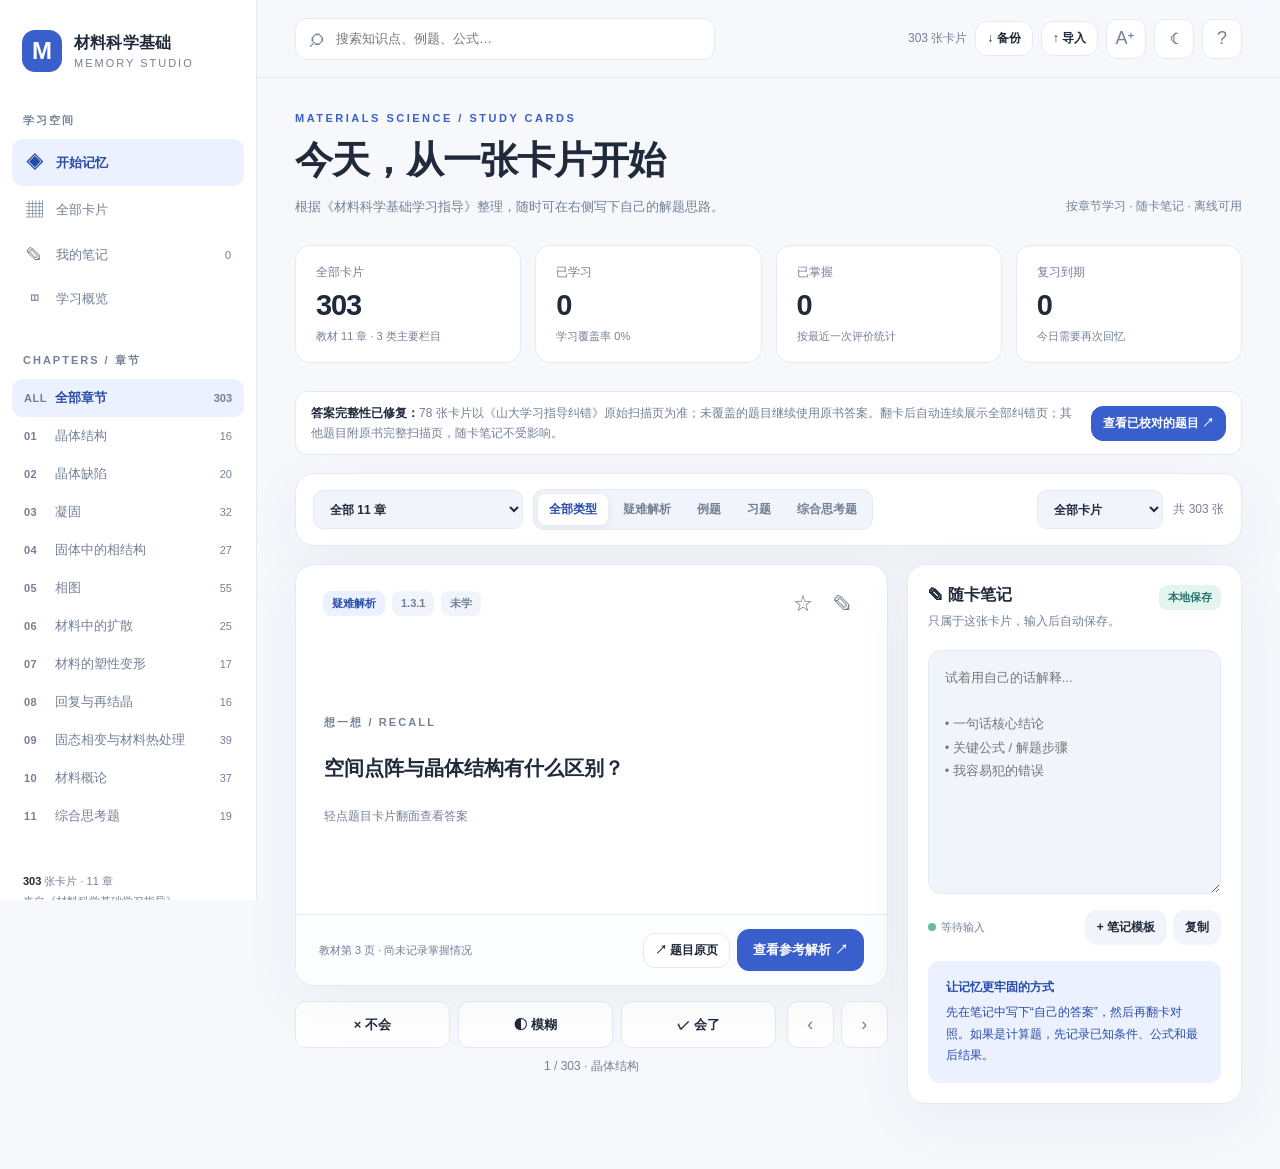
==== commit 73c19bc2: "V3" ====
--- a/index.html
+++ b/index.html
@@ -7,7 +7,7 @@
 <meta name="description" content="材料科学基础学习指导：疑难解析、例题、习题记忆卡片，随卡笔记，间隔复习，离线学习，支持手机、平板和电脑。">
 <link rel="manifest" href="manifest.webmanifest">
 <link rel="apple-touch-icon" href="apple-touch-icon.png">
-<title>材料科学基础 · 纠错版答案记忆卡片与学习笔记</title>
+<title>材料科学基础 · 完整答案修复版与学习笔记</title>
 <style>
 :root{--bg:#f6f8fc;--surface:#ffffff;--surface2:#f1f5fb;--ink:#202a3b;--muted:#738096;--border:#e4eaf2;--accent:#385fcb;--accent-light:#ebf1ff;--accent-strong:#274baa;--teal:#2d8c83;--gold:#ad7b32;--red:#c25c59;--shadow:0 16px 60px rgba(28,47,92,.055);--radius:19px;--sidebar:257px;--font:16px;color-scheme:light;font-family:Inter,-apple-system,BlinkMacSystemFont,"Segoe UI","PingFang SC","Microsoft Yahei",sans-serif;font-size:var(--font)}
 :root[data-theme="dark"]{--bg:#111722;--surface:#1c2634;--surface2:#222f40;--ink:#edf3fa;--muted:#9daac0;--border:#334256;--accent:#83a6ff;--accent-light:#25375d;--accent-strong:#b7cbff;--teal:#73b8b1;--gold:#e0b77e;--red:#ff9894;--shadow:0 15px 55px rgba(0,0,0,.16);color-scheme:dark}
@@ -59,6 +59,24 @@
 .correction-viewer-scroll img{display:block;width:100%;max-width:none;height:auto}
 @media(max-width:760px){.correction-content{padding:20px 14px 19px}.correction-authority{padding:12px}.correction-viewport{max-height:58vh}.correction-pager .btn{font-size:11px}.correction-viewer{padding:6px}.correction-viewer-toolbar{font-size:12px}.correction-viewer-scroll{max-height:calc(100dvh - 100px)}}
 
+
+/* v3 - complete scanned answers; no fixed-height clipping of page images */
+.correction-viewport,.scan-list{overflow:visible!important;max-height:none!important;scrollbar-width:auto}
+.answer-text-expanded,.answer-text{max-height:none!important;overflow:visible!important;white-space:pre-wrap}
+.scan-section-head{display:flex;align-items:center;justify-content:space-between;gap:10px;flex-wrap:wrap;margin:18px 0 12px;font-size:13px;color:var(--ink)}
+.scan-section-head strong{font-size:13px}.scan-section-head span{font-size:11px;color:var(--muted)}
+.scan-list{display:flex;flex-direction:column;gap:18px;min-width:0}
+.scan-page{margin:0;border:1px solid var(--border);overflow:hidden;border-radius:12px;background:#eceff4}
+.scan-page figcaption{padding:10px 14px;font-size:12px;font-weight:750;color:#465777;background:#f9fafc;border-bottom:1px solid #d9dfe8}
+.scan-page img{display:block;width:100%;height:auto;max-height:none;object-fit:contain}
+.book-gallery{margin-top:22px;min-width:0;max-width:100%}
+.book-gallery .scan-page{background:#f0f1f4}
+.secondary-scan{margin-top:22px;padding:12px 14px;border-radius:12px;border:1px solid var(--border);background:var(--surface2)}
+.secondary-scan summary{font-size:13px;font-weight:800;cursor:pointer;color:var(--accent-strong);line-height:1.6}
+.secondary-scan[open] summary{margin-bottom:12px}
+.secondary-scan .book-gallery{margin-top:5px}
+.source-disclaimer{margin-top:12px}
+@media(max-width:760px){.scan-list{gap:12px}.scan-page figcaption{padding:9px;font-size:11px}.secondary-scan{padding:10px}.answer-text{font-size:14px}}
 </style>
 </head>
 <body>
@@ -109,7 +127,7 @@
 </section>
 <input type="file" id="backupInput" accept=".json,application/json" hidden>
 <div id="toast" class="toast" role="status" aria-live="polite"></div>
-<script id="embedded-data" type="application/json">{"metadata":{"title":"材料科学基础学习指导 · 记忆卡片","source":"《材料科学基础学习指导》/ 吕宇鹏、边洁、敖青 主编，化学工业出版社，2008","pdfPages":150,"chapters":["晶体结构","晶体缺陷","凝固","固体中的相结构","相图","材料中的扩散","材料的塑性变形","回复与再结晶","固态相变与材料热处理","材料概论","综合思考题"],"cardCount":303,"counts":{"疑难解析":49,"例题":58,"习题":177,"综合思考题":19},"ocrNotice":"根据 PDF 可检索文字整理；扫描识别可能导致个别字词、符号和公式失真，请核对原书页。","correctionSource":"《山大学习指导纠错》扫描版（120页）","correctionPolicy":"新资料中有对应题号的，答题面直接显示原页扫描，避免公式或相图转写错误；未涵盖题目保留原书解析并标注。","correctionCoverage":78,"correctionImagePages":[1,2,3,4,5,6,7,8,9,10,11,12,13,14,15,16,17,18,19,20,21,22,23,24,25,26,27,28,29,30,31,32,33,34,35,36,37,38,39,40,41,42,43,44,45,46,47,48,49,50,62,63,64,65,66,67,68,69,70,71,72,73,74,75,76,77,78,79,80,81,82,83,84,107,108,109,110,111,112,113,114,115,116],"correctionChapterCounts":{"1":4,"2":5,"3":11,"4":7,"5":23,"6":13,"7":2,"8":1,"9":7,"10":5}},"cards":[{"id":"d-1-1","chapter":1,"type":"疑难解析","number":"1.3.1","front":"空间点阵与晶体结构有什么区别？","back":"空间点阵是由几何阵点在三维空间周期性排列形成的理想模型；所有阵点周围的环境相同，三维空间中共有14种布拉菲点阵。晶体结构则描述原子、离子或原子团在晶体中的实际排列，可能存在缺陷，结构类型远多于14种。不同晶体结构可以具有相同的空间点阵。","sourcePage":8,"endPage":9,"bookPage":3,"scanNote":""},{"id":"d-1-2","chapter":1,"type":"疑难解析","number":"1.3.2","front":"标定米勒指数时如何正确确定与使用坐标系度・单位","back":"米勒指数标定建立坐标系的度量单位是晶胞的晶格常数（。，仇c），即在三个轴上的度 量单位分别是a, b, c,因而该坐标系的度量单位不一定相等。分析有关问题，特别是进行 指数标定时应注意不要统一度量单位。","sourcePage":9,"endPage":9,"bookPage":4,"scanNote":""},{"id":"d-1-3","chapter":1,"type":"疑难解析","number":"1.3.3","front":"晶向指数、晶面指数有哪些含义","back":"晶向指数、晶面指数除了表示该指数所确定的一组晶向或晶面的空间方位，还包含晶面 或晶向上的原子排列信息。一个指数代表了特定原子排列，如晶向或晶面上原子的线密度或 面密度。扩展开来，提出了晶向族和晶面族的概念，把空间不同方位但原子排列与周围环境 都相同的晶向或晶面都用一个指数表示。","sourcePage":9,"endPage":9,"bookPage":4,"scanNote":""},{"id":"d-1-4","chapter":1,"type":"疑难解析","number":"1.3.4","front":"计算点阵间隙半径时如何选择几何关系","back":"在计算晶格间隙半径时，关键是找到正确的间隙半径与晶格常数的几何关系。有些关于 晶格间隙的图示常看起来间隙较大，使人认为代表晶格间隙的刚球会首先和组成间隙的各边 相切。实际上通过原子堆垛图可以看出，该刚球首先和组成间隙顶点的原子相切，在此基础 上建立几何关系即可计算出间隙半径。","sourcePage":9,"endPage":9,"bookPage":4,"scanNote":""},{"id":"e-1-1","chapter":1,"type":"例题","number":"1-1","front":"证明理想密排六方（HCP）结构的轴比 c/a = 1.633。","back":"利用密排六方结构的几何关系：等边三角形高 h = (√3/2)a，临近原子间距 d = √[(c/2)² + (2h/3)²]。理想密排时 d = a，故 a² = c²/4 + a²/3，整理得 c/a = √(8/3) ≈ 1.633。原书图1-2展示了对应几何关系。","sourcePage":10,"endPage":10,"bookPage":5,"scanNote":"关键公式已按原书示意整理，涉及作图请查看原书"},{"id":"e-1-2","chapter":1,"type":"例题","number":"1-2","front":"在立方晶胞中画出 (111) 面、(-1 1 0) 面，并找出两面交线上属于〈112〉晶向族的晶向。","back":"两个晶面的交线同时位于两面内。两面法向分别为 [1 1 1] 和 [-1 1 0]，叉乘得到交线方向 [-1 -1 2]，其反向 [1 1 -2] 也在交线上；它们属于〈112〉晶向族。可结合原书例题1-2画出晶面与交线。","sourcePage":10,"endPage":10,"bookPage":5,"scanNote":"关键公式已按原书示意整理，涉及作图请查看原书","correctionPages":[1]},{"id":"e-1-3","chapter":1,"type":"例题","number":"1-3","front":"纯铝为面心立方（FCC），相对原子质量 26.97、原子半径 r=0.143 nm，求晶体密度。","back":"FCC 晶胞含4个原子，晶格常数 a=2√2r≈0.404 nm。单个晶胞的质量为 4M/N_A，体积为 a³。密度 ρ=4M/(N_A a³)≈2.716 g/cm³。计算时注意将 nm 换算为 cm。","sourcePage":10,"endPage":10,"bookPage":5,"scanNote":"关键公式已按原书示意整理，涉及作图请查看原书"},{"id":"e-1-4","chapter":1,"type":"例题","number":"1-4","front":"铁从 FCC 转为 BCC 时，按刚球模型与实测晶格常数分别计算体积变化，并解释差别。","back":"①刚球模型：假设原子直径不变，比较两种结构中每个原子占据的体积，FCC→BCC 的体积膨胀约为9%。②在912℃，按 a(BCC)=0.2892 nm、a(FCC)=0.3633 nm 计算，体积膨胀约0.89%。产生差别的原因是原子有效半径并非不变：从 FCC 转为 BCC 时配位数降低，原子半径随之收缩。","sourcePage":10,"endPage":11,"bookPage":5,"scanNote":"关键公式已按原书示意整理，涉及作图请查看原书"},{"id":"x-1-1","chapter":1,"type":"习题","number":"1-1","front":"名词和术语解释 材料科学、晶体、非晶体；\n结合能、结合键、离子键、共价键、金属键、分子键、氢键；\n金属材料、陶瓷材料、高分子材料、复合材料；\n空间点阵、晶体结构、晶格、晶胞、晶系、布拉菲点阵；\n晶格常数、晶胞原子数、配位数、致密度；\n晶面、晶向、晶面指数、晶向指数、晶面族、晶向族；\n各向异性、各向同性；\n原子堆积、同素异构转变；\n陶瓷、离子晶体、共价晶体。","back":"本书此题参考答案为“略”，建议自行作答并记录到笔记。","sourcePage":11,"endPage":11,"answerPage":11,"bookPage":6,"scanNote":"含公式/图表的内容请以原书页面为准","correctionPages":[1,2,3,4]},{"id":"x-1-2","chapter":1,"type":"习题","number":"1-2","front":"分析金属键和共价键的异同。","back":"二者在结合形式上都是电子共用，结合力大。但二者电子共用的范围不同, 共价键有方向性和饱和性，金属键没有方向性和饱和性。","sourcePage":11,"endPage":12,"answerPage":12,"bookPage":6,"scanNote":""},{"id":"x-1-3","chapter":1,"type":"习题","number":"1-3","front":"试证明四方晶系中只有简单四方点阵和体心四方点阵两种类型。","back":"可作图加以证明四方晶系表 面上也可含简单四方、底心四方、面心四 方和体心四方结构，然而根据选取晶胞的 原则，晶胞应具有最小的体积，尽管可以 从4个体心四方晶胞中勾出面心四方晶胞 ［图l-3(a)］,从4个简单四方晶胞中勾出1 个底心四方晶胞［图l-3(b)］,但它们均不 具有最小的体积。因此，四方晶系实际上只有简单四方和体心四方两种独立的点阵。","sourcePage":11,"endPage":12,"answerPage":12,"bookPage":6,"scanNote":"含公式/图表的内容请以原书页面为准"},{"id":"x-1-4","chapter":1,"type":"习题","number":"1-4","front":"为什么密排六方结构不能称为一种空间点阵？","back":"空间点阵中每个阵点应具有完全相同的周围环境，而密排六方晶胞内的原子 与晶胞角上的原子具有不同的周围环境。如图1-4在A和B原子连线的延长线上取BC = AB,然而C点却无原子。若将密排六方晶胞角上的一个原子与相应的晶胞内的一个原子共 9 11 同组成一个阵点(0, 0, 0阵点可视作由0, 0, 0和等，4,卷这一对原子所做成)，如 图所示，这样得出的密排六方结构应属简单六方点阵。\n图1-4","sourcePage":11,"endPage":12,"answerPage":12,"bookPage":6,"scanNote":""},{"id":"x-1-5","chapter":1,"type":"习题","number":"1-5","front":"作图表示立方晶体的(123)、(012), (421)晶面及EI02], [211]^ [346J 晶向。","back":"本书此题参考答案为“略”，建议自行作答并记录到笔记。","sourcePage":11,"endPage":12,"answerPage":12,"bookPage":6,"scanNote":"含公式/图表的内容请以原书页面为准","correctionPages":[4,5]},{"id":"x-1-6","chapter":1,"type":"习题","number":"1-6","front":"①计算fee和bee晶体中四面体间隙及八面体间隙的大小(用原子半径R表 示)，并注明间隙中心坐标。\n②指出溶解在y-Fe中碳原子所处的位置，若此位置全部版碳原子占据，那么，问在此 情况下，y-Fe能溶解C的质量分数为多少？实际上，碳在铁中的最大溶解质量分数是多少? 二者在数值上有差异的原因是什么？","back":"参照图1-5所示和疑难解析中的有关内容。\n①fee八面体间隙半径：\n% —2R = ——=o.dMR Li 乙 间隙中心坐标：卷，卷， 乙 乙 乙 fee四面体间隙半径：\nr=^a~R=［卑义之一1|r = 0. 225R 4 H V2 2 1? 间隙中心坐标：y, jo bee八面体间隙半径：\n3R — 2R a一2R =0. 155K 2 2 图1-5 间隙中心坐标：4-»春，1 o bcc四面体间隙半径:\nR = 0. 291R 间隙中心坐标：4\"» ”，1。\n乙 4\n②y-Fe为fee结构，八面体间隙半径较大，所以y-Fe中的碳原子一般处于八面体 间隙位置。由于fee结构中八面体间隙数与原子数相等，若此类位置全部被碳原子占 据，则看Fe中碳原子数分数为50%,质量分数为17.6%。而实际上碳在y-Fe中最 大质量分数为2. 11%,远小于理论值，这是因为碳原子半径为0. 077nm,大于八面 体间隙半径（0.054nm）,所以碳的溶入会引起％Fe晶格畸变，这就妨碍了碳原子进 一步的溶入。 .","sourcePage":11,"endPage":13,"answerPage":12,"bookPage":6,"scanNote":"含公式/图表的内容请以原书页面为准","correctionPages":[5],"correctionNote":"补充资料主要提供第②小问的解答；第①小问请继续核对原书。","correctionExcerpt":"γ-Fe 的碳主要位于八面体间隙；全占据时碳质量分数约为17.6%，实际最大约为2.11%。"},{"id":"x-1-7","chapter":1,"type":"习题","number":"1-7","front":"计算面心立方结构(111). (110)、(100)晶面的面间距和原子密度(原子 个数/单位面积)。","back":"a _V3 “id _ 3 a yi2+i2+i2 _ a X 1 (^(110) \" XT-T( yi2+i2+o2 _ a 乂 1 - a d（ioo） yi2+o2+o2 2 2 面心立方（111）、（110）, （100）面的原子排列如图1-6所示，各面面密度如下。\n3X1 + 3X| (0(111)=----------- 尸一=丁尹《2. 31/a2 |72«xfa a 赭 4Xy + yX2 P(11O)=--------p----=@Q?〜41/a2 a2V2 (0(100) = (4Xy + l)/a2=2/a2 由计算结果可以知道(in)面为最密排面。","sourcePage":11,"endPage":14,"answerPage":13,"bookPage":6,"scanNote":"含公式/图表的内容请以原书页面为准"},{"id":"x-1-8","chapter":1,"type":"习题","number":"1-8","front":"比较金属材料、陶瓷材料、高分子材料和复合材料在结合键上的差别。","back":"简单金属（指元素周期表上主族元素）的结合键完全为金属键，过渡族金属 的结合键为金属键和共价键的混合，但以金属键为主。\n陶瓷材料是由一种或多种金属同一种非金属（通常为氧）相结合的化合物，其主要结合 方式为离子键，也有一定成分的共价键。\n在高分子材料中，大分子内的原子之间结合方式为共价键，而大分子与大分子之间的结 合方式为分子键。\n复合材料是由两种或两种以上的材料组合而成的物质，因而其结合键非常复杂，不能一 概而论。","sourcePage":11,"endPage":14,"answerPage":14,"bookPage":6,"scanNote":""},{"id":"d-2-1","chapter":2,"type":"疑难解析","number":"2.3.1","front":"如何认识晶体缺陷在材料科学中的重要意义","back":"晶体缺陷名为缺陷，但实际上是材料科学与工程的重要基础。如对完美的晶体人们难以 改变其性质，而晶体中的缺陷则赋予人们丰富的材料加工的手段。如材料的强化方法无不与 位错有着直接或间接的关系，材料的变形则是依赖于位错的运动实现的；材料中的扩散主要 借助于点缺陷及其运动，而扩散是材料凝固、回复与再结晶、相变中的重要过程等。正是通 过对缺陷密度、运动状态等的控制，人们才实现了对材料多种性能的控制。","sourcePage":17,"endPage":18,"bookPage":12,"scanNote":""},{"id":"d-2-2","chapter":2,"type":"疑难解析","number":"2.3.2","front":"如何判断刃型位错线某处半原子面的位置","back":"准确判断位错线上某处半原子面的位置对于分析位错运动的有关问题较为方便。可采用 右手法则：将右手的拇指、食指沿手掌面伸直，其余三指并拢且垂直于手掌面伸直。此时， 设定拇指代表位错线的方向，-食指代表柏氏矢量的方向，其余三指则代表多余半原子面，手 掌面代表滑移面。当已知位错线和柏氏矢量的方向，即可判断出多余半原子面的方向（位 置）。其中，位错线的方向可为给定或自拟。","sourcePage":18,"endPage":18,"bookPage":13,"scanNote":""},{"id":"d-2-3","chapter":2,"type":"疑难解析","number":"2.3.3","front":"如何认识位错的实际空间形状","back":"位错属于线缺陷，在分析问题时为了方便也常把位错简化为一条线。但实际上，位错的形 状并不是几何意义上的线。位错包含了位错中心区及其周围畸变区，其空间形状是一条管道。","sourcePage":18,"endPage":18,"bookPage":13,"scanNote":""},{"id":"d-2-4","chapter":2,"type":"疑难解析","number":"2.3.4","front":"柏氏矢量的意义与主要作用","back":"柏氏矢量是表示位错特征的矢量。从柏氏矢量的确定过程可以看出，柏氏矢量可以表征 位错畸变的大小及位错滑移方向等。在实际应用方面，可以通过柏氏矢量与位错线方向的关 系判断位错的类型，对于刃型位错可进一步结合多余半原子面的判断方法确定正、负刃型位 错；在位错运动引起晶体滑移方面，晶体滑移的方向和大小即为位错柏氏矢量的方向和大 小；在位错交割结果的判断方面，一个位错产生的变化是对方位错柏氏矢量的大小和方向， 据此判断出是割阶还是扭折。而位错反应的判断则是柏氏矢量之间的计算。可以看出，柏氏 矢量即是全面表征位错特征的定量指标，应全面、深入把握其意义与使用方法。","sourcePage":18,"endPage":18,"bookPage":13,"scanNote":""},{"id":"d-2-5","chapter":2,"type":"疑难解析","number":"2.3.5","front":"晶体中位错柏氏矢量可否是任意的，为何常用柏氏矢只有少数几个","back":"实际晶体中，位错的柏氏矢量不是任意的，它应符合相应的结构条件和能量条件。晶体 结构条件是指柏氏矢量必须连接晶体中一个原子平衡位置到另一个平衡位置；能量条件是指 柏氏矢量所表征的位错应尽量处于最低能量。在某晶体结构中，如从结构条件看柏氏矢量可 以取很多；但从能量条件看，能量越低，位错越稳定，故柏氏矢量越小位错越稳定。因此， 实际晶体中存在的位错及其柏氏矢量只有少数几个。","sourcePage":18,"endPage":18,"bookPage":13,"scanNote":""},{"id":"d-2-6","chapter":2,"type":"疑难解析","number":"2.3.6","front":"位错攀移的实质","back":"位错攀移的最终效果是位错在垂直于其滑移面方向的运动，导致滑移面的扩大（负攀 移）和缩小（正攀移）。但攀移发生的微观过程是原子或空位的运动。位错中心区的原子发 生离位则使整个原子面缩小，位错中心区顶端填充原子则使原子面扩大。","sourcePage":18,"endPage":18,"bookPage":13,"scanNote":""},{"id":"d-2-7","chapter":2,"type":"疑难解析","number":"2.3.7","front":"如何从能量角度解释柯氏气团的形成","back":"将溶质原子在位错线附近的聚集状态称为柯氏气团。位错和溶质原子同作为晶体缺陷， 都是高能区。但当溶质原子聚集在位错线周围，该聚集状态（气团）的能量低于位错和溶质 原子单独存在时的能量。即气团的形成是能量降低的过程，因而位错与溶质原子聚集的气团 状态是相对稳定的。因此，气团的形成会导致位错运动阻力的增加，进而提高材料的强度。","sourcePage":18,"endPage":18,"bookPage":13,"scanNote":""},{"id":"d-2-8","chapter":2,"type":"疑难解析","number":"2.3.8","front":"不同相界的界面能与畸变能有何不同","back":"相界面分为共格、半共格和非共格界面。如果是较为完善的共格关系，有相界上原子匹 配很好，几乎没有畸变，则这种共格界面的界面能和畸变能都很低；但比较常见的是共格界 面两侧的原子间距略有差别，为形成完全共格界面需要晶格协调，造成一定的弹性畸变，这 种界面的界面能较低，但畸变能升高；半共格界面相对于共格界面原子排列的混乱度增加， 但晶格畸变小，因而其界面能升高，畸变能降低；对于非共格界面，其原子排列最为混乱, 且不需晶格协调，因而其界面能最高，畸变能最小。","sourcePage":18,"endPage":19,"bookPage":13,"scanNote":"含公式/图表的内容请以原书页面为准"},{"id":"e-2-1","chapter":2,"type":"例题","number":"2-1","front":"位错能否终止于晶体内部？","back":"解：解答此问题的关键是理解位错是晶体已滑移区和未滑移区的边界。既然作为边界就 不能中断于晶体内部。但可在晶体表面露头，或终止于晶界和相界，或与其他位错相交，或 自行封闭成环。","sourcePage":20,"endPage":20,"bookPage":15,"scanNote":""},{"id":"e-2-2","chapter":2,"type":"例题","number":"2-2","front":"若将一位错线的正向定义为原来的反向，此位错的柏氏矢量是否改变？位错 的类型性质是否变化？","back":"解：此问题要结合柏氏矢量回路的确定方法来理解。由柏氏矢量回路来确定位错的柏氏 矢量方法中得知，此位错的柏氏矢量将反向，但此位错的类型性质不变。","sourcePage":20,"endPage":20,"bookPage":15,"scanNote":""},{"id":"e-2-3","chapter":2,"type":"例题","number":"2-3","front":"如图2-2所示，某晶体滑移面上有一柏氏矢量为万的位错环，并受到一均匀 切应力r的作用。\n①分析各段位错线的类型、所受力的大小并确定其方向。\n②在r的作用下，若要使它在晶体中稳定不动，其最小半径为多大？","back":"解：分析此问题要结合柏氏矢量与位错类型的关系、与位错有关的力的表达式、判断多 余半原子面位置的右手法则等知识点。对于类似问题，当未知位错线的方向，可以设定其方 向后进行相关问题的分析。涉及位错受力方向的判断，可以先判断出位错某一点的半原子面 位置，半原子面在切应力下受力方向即为该点的受力方向。对于位错环，其受力要么指向位 错环中心，要么背离位错环中心。只有判断出一点的受力方向，才可判断出整个位错环的受 力方向。\n①令逆时针方向为位错环线的正方向，则A点为正刃型位错，B点为负刃型位错，D 点为右螺型位错，C点为左螺型位错，位错环上其他各点均为混合位错。\n各段位错线所受的力均为f=r\\b \\,方向垂直于位错线并指向滑移面的未滑移区。\n②在外力和位错线的线张力T的作用下，位错环最后在晶体中稳定不动，此时：","sourcePage":20,"endPage":20,"bookPage":15,"scanNote":"含公式/图表的内容请以原书页面为准","correctionPages":[6],"correctionNote":"补充资料提供该例题的图示与分析，请对照原题图判断方向。"},{"id":"e-2-4","chapter":2,"type":"例题","number":"2-4","front":"已知位错环ABCDA的柏氏矢量为b,外应力为r和0,如图2-3所示。求:\n①设想在晶体中怎样才能得到这个位错？\n②在足够大的切应力r作用下，位错环将如何运动？\n③在足够大的拉应力。作用下，位错环将如何运动？","back":"解：晶体的局部滑移形成位错，位错是滑移区与未滑移区的边界，因而在此题情况下位 错形成的前提是晶体的局部滑移。位错在切应力作用下的运动可参考例题2-3的做法。而位 错在正应力下的作用则要联系位错中心区的应力状态与其运动状态之间的关系。\n①设想在完整晶体中有一个正四棱柱贯穿晶体的上、下表面，它和滑移面MNPQ 交于ABCDA。现在让ABCDA上部的柱体相对于下部的柱体滑移b,柱体以外的晶体 均不滑移。这样ABCDA就是在滑移面上已滑移区（环内）和未滑移区（环外）的边 界，因而是一个位错环。\n②在r的作用下，位错环上部分晶体将不断沿z 轴方向（即6的方向）运动，下部分晶体则反向（沿 一z轴的方向）运动。这种运动必然伴随着位错环的各 边向环的外侧运动（即AB、BC、CD和DA四段位错 分别沿一Z轴、+z轴、+z轴和一Z轴方向运动），从 而导致位错环扩大。\n③在拉应力作用下，在滑移面上方的BC位错的半 原子面和在滑移面下方的DA位错的半原子面将扩大, 即BC位错将沿一，轴方向运动，DA位错则沿y轴运 动。而AB和CD两条螺型位错是不运动的（因为螺型位错只能产生滑移运动，而不易产生 攀移），故位错环将如图2-4所示。","sourcePage":20,"endPage":21,"bookPage":15,"scanNote":"含公式/图表的内容请以原书页面为准"},{"id":"x-2-1","chapter":2,"type":"习题","number":"2-1","front":"名词与术语解释 点缺陷、线缺陷、面缺陷；\n空位、间隙原子、肖脱基缺陷、弗仑克尔缺陷；\n刃型位错、螺型位错、混合位错、位错线、柏氏矢量、位错密度；\n滑移、攀移、交滑移、交割、塞积；\n位错的应力场、应变能、线张力、作用在位错上的力；\n位错源、位错的增殖；\n单位位错、不全位错、堆垛层错、肖克莱位错、弗兰克位错；\n扩展位错、固定位错、可动位错、位错反应；， 晶界、相界、界面能、大角度晶界、小角度晶界、李晶界。","back":"本书此题参考答案为“略”，建议自行作答并记录到笔记。","sourcePage":21,"endPage":22,"answerPage":22,"bookPage":16,"scanNote":"含公式/图表的内容请以原书页面为准","correctionPages":[6,7,8,9]},{"id":"x-2-2","chapter":2,"type":"习题","number":"2-2","front":"为何说点缺陷是热力学平衡缺陷，而位错不是？","back":"点缺陷一方面引起内能升高，同时引起嫡值增加，使自由能降低。这样使体 系在一定温度下存在着一个平衡点缺陷浓度。","sourcePage":21,"endPage":22,"answerPage":22,"bookPage":16,"scanNote":"","correctionPages":[10],"correctionExcerpt":"点缺陷在一定温度下具有平衡浓度，原因是缺陷引起的熵增可以降低体系自由能。"},{"id":"x-2-3","chapter":2,"type":"习题","number":"2-3","front":"一根位错线能否全为刃型位错或螺型位错？","back":"一根位错线能否全为刃型位错或螺型位错？\n根据位错线与柏氏矢量之间的夹扁判断，若一个位错环的柏氏矢量垂直于位错环线上各 点位错，则该位错环上各点位错性质相同，均为刃型位错；但若位错环的柏氏矢量与位错线 所在的平面平行，则有的为纯刃型位错，有的为纯螺型位错，有的则为混合位错；当柏氏矢 量与位错环线相交成一定角度时，尽管此位错环上各点均为混合位错，然而各点的刃型和螺 型分量不同。","sourcePage":21,"endPage":22,"answerPage":22,"bookPage":16,"scanNote":""},{"id":"x-2-4","chapter":2,"type":"习题","number":"2-4","front":"有两个被钉扎住的刃型位错AB和CD,它们的长度z相等，且具有相同的 小 而万的大小和方向相同（图2-5）。每个位错都可看做F-R 卜 b 位错源。试分析在其增殖过程中二者间的交互作用。若能形＜心b 成一个大的位错源，使其开动的rc需多大？若两位错b相 ^ 十六 反，情况又如何？ 图2-5","back":"两位错在外力作用下将向上弯曲并不断扩大，当其扩大相遇时，将于相互连 接处断开，放出一个大的位错环。新位错源的长度为5z,将之代入，F-R源开动所需的临 界切应力：\n^G\\b\\ _G\\b\\ Tc L 5jc 若两个位错AB和CD的b相反时，在它们扩大靠近时将相互产生斥力，从而使位错环 的扩展阻力增大，并使位错环的形状发生变化。随着位错环的不断扩展，斥力越来越大，最 后将完全抑制彼此的扩展运动而相互钉扎住。","sourcePage":21,"endPage":22,"answerPage":22,"bookPage":16,"scanNote":"含公式/图表的内容请以原书页面为准"},{"id":"x-2-5","chapter":2,"type":"习题","number":"2-5","front":"试分析在f“中，下列位错反应能否进行？并指出其中3个位错的性质类型? 反应后生成的新位错能否在滑移面上运动？\n等［101］ +1-［121］一►告口 可 Z 6 3","back":"位错反应条件 几何条件：\nj_ bi +岳= 能量条件:\n位错反应能进行。 因此1口oT1+葛［i21：］―口中Z 0 6 对照汤普森四面体,此位错反应相当于：\nCA + aC -- \u003e aA. （全位错） （肖克莱） （弗兰克） 新位错等［1口］的位错线为（IH）和（lii）的交线位于（001）面上，且系纯刃型位 O 错。由于（001）面系fee非密排面，故不能运动，系固定位错。","sourcePage":22,"endPage":23,"answerPage":22,"bookPage":17,"scanNote":""},{"id":"x-2-6","chapter":2,"type":"习题","number":"2-6","front":"在一个简单立方二维晶体中，画出一个正刃型位错和一个负刃型位错。\n①用柏氏回路求出正、负刃型位错的柏氏矢量；\n②若将正、负刃型位错反向时，其柏氏矢量是否也随之反向；\n③写出该柏氏矢量的方向和大小；\n④求出此两位错的柏氏矢量和。","back":"①图略。其柏氏矢量是指在完整晶体中回路终点指向起点的一个有向线段;\n②其柏氏矢量也随之反向；\n③ bi=a［100］，Z\u003e2=a［100］；\n④40。","sourcePage":22,"endPage":23,"answerPage":23,"bookPage":17,"scanNote":"含公式/图表的内容请以原书页面为准","correctionPages":[10,11]},{"id":"x-2-7","chapter":2,"type":"习题","number":"2-7","front":"设面心立方晶体中的（Hi）为滑移面，位错滑移后的滑移矢量为等：T10］o\n①在晶胞中画出柏氏矢量b的方向并计算出其大小。\n②在晶胞中画出引起该滑移的刃型位错和螺型位错的位错线方向，并写出此二位错线 的晶向指数。","back":"①其大小为| b | =条，其方向如图2-6 Li 乙 所示。\n②位错线方向及指数如图2-6所示。","sourcePage":22,"endPage":23,"answerPage":23,"bookPage":17,"scanNote":"含公式/图表的内容请以原书页面为准","correctionPages":[11]},{"id":"x-2-8","chapter":2,"type":"习题","number":"2-8","front":"若面心立方晶体中有片等［101］的单位位错及6=亮［121］的不全位错, N 0 此二位错相遇产生位错反应。\n①此反应能否进行？为什么？\n②写出合成位错的柏氏矢量，并说明合成位错的类型。","back":"①能够进行。因为既满足几何条件：2b前=26后= 号［ill］,又满足能量条件 2%=约\u003e2%7。2\n②始=卷币口；该位错为弗兰克不全位错。\nO","sourcePage":22,"endPage":23,"answerPage":23,"bookPage":17,"scanNote":""},{"id":"d-3-1","chapter":3,"type":"疑难解析","number":"3.3.1","front":"形核功的由来","back":"晶胚成核的条件是晶胚尺寸「）入。当晶核半径在人〜厂。之间时，虽然它的长大会使系 统的自由能降低，但它毕竟是在AG〉。的条件下形成的，即形成晶核时，体积自由能的降 低还不能完全抵偿表面自由能的增加，还有一部分表面自由能的增加必须由外界对形核区做 V 功来供给。这部分由外界提供的能量称为形核功。\n形成半径在rk-ro之间的晶核所需要的形核功大小不等，形成临界晶核时需要的形核 功最大，称为临界形核功。临界形核功等于形成临界晶核时表面能增加的1/3。形成半径 的晶核时不需要形核功。\n形核功由外界提供，“外界”是指形核区周围的液体。形核功由液体中的能量起伏来 提供。","sourcePage":26,"endPage":27,"bookPage":21,"scanNote":""},{"id":"d-3-2","chapter":3,"type":"疑难解析","number":"3.3.2","front":"为什么晶胚尺寸小于几时不能成核","back":"液体结晶为固体时，体积自由能的降低是结晶的驱动力，表面能的增加是结晶的阻力。\n晶胚能否稳定下来成为晶核，取决于晶胚长大时系统总的自由能升高还是降低。若晶胚长大 会使系统总的自由能降低，晶胚便会稳定下来自发长大而成为晶核；反之，晶胚则不能成 核，而是自行消亡。对于那些小于临界半径的晶胚，当它们长大时，体积自由能的降低不足 以抵偿表面能的增加，从而使系统总的自由能进一步增大，故它们不能长大，只能自行消 亡，它们的消亡会使系统总的自由能降低。","sourcePage":27,"endPage":27,"bookPage":22,"scanNote":""},{"id":"d-3-3","chapter":3,"type":"疑难解析","number":"3.3.3","front":"非均匀形核比均匀形核更容易的根本原因","back":"非均匀形核比均匀形核更容易的根本原因是减少了表面自由能的增加，即减少了形核的 阻力。设均匀形核时表面自由能的增加为AGs,而非均匀形核时表面自由能的增加则为 △G^ = AGs (2-3cos|+cos3g) o可以看出，非均匀形核时表面自由能的增加恒小于均匀形 核。由于减少了表面自由能的增加，非均匀形核时具有较小的临界晶核体积和临界形核功， 形核所需要的结构起伏和能量起伏小，所以非均匀形核可在较小过冷度下进行，形核更 容易。","sourcePage":27,"endPage":27,"bookPage":22,"scanNote":""},{"id":"d-3-4","chapter":3,"type":"疑难解析","number":"3.3.4","front":"动态过冷度与界面过冷度的区别","back":"界面过冷度是指固-液界面前沿液相的界面温度T,与理论结晶温度Tm之差，即 △ Ti = Tm —界面过冷度不是固定值，随界面温度R的变化而改变。\n动态过冷度ATk是指晶体长大所必需的界面过冷度。只有当界面过冷度大于动态过冷 度即△Ti\u003e4Tk时，晶体才能长大。每种物质都有固定的动态过冷度，一般金属大约为 0.01-0. 05℃,具有光滑界面的物质约为1〜2℃。","sourcePage":27,"endPage":27,"bookPage":22,"scanNote":""},{"id":"e-3-1","chapter":3,"type":"例题","number":"3-1","front":"试述结晶的热力学条件、能量条件及结构条件。","back":"解：结晶的热力学条件：固相的自由能低于液相的自由能，即Gs\u003cGl,或者说4G = Gs-Gl\u003c0o只有在过冷的条件下，才能使GsVGl, AG=Gs-Gl\u003c0o 当形成半径在rk〜ro之间的晶核时需要形核功，形核功由液相中的能量起伏来提供。\n因此能量起伏是结晶需要具备的能量条件。\n液相中的结构起伏是产生晶核的基础。因此，结构起伏是结晶必须具备的结构条件。","sourcePage":28,"endPage":28,"bookPage":23,"scanNote":""},{"id":"e-3-2","chapter":3,"type":"例题","number":"3-2","front":"固态金属熔化时是否会出现过热现象？为什么？","back":"解：金属结晶需在一定的过冷度下进行，是因为结晶时表面能增加造成阻力。固态金属 熔化时是否会出现过热现象，需要看熔化时表面能的变化。如果熔化前后表面能是降低的, 则不需要过热；反之，则可能出现过热。\n如果熔化时，液相与气相接触，当有少量液体金属在固体表面形成时，就会很快覆盖在 整个固体表面(因为液体金属总是润湿其同种固体金属)，如图3-3所示。熔化时表面自由 能的变化为:\n△G表面=G终态一G始态=A ”sg) 式中，G始态表示金属熔化前的表面自由能；G终态表示当在少量液体金属在固体金属表 面形成时的表面自由能；A表示液态金属润湿固态金属表面的面积；。GL、%L、%G分别表 示气-液相比表面能、固-液相比表面能、固-气相比表面能。因为液态金属总是润湿其同种固 体金属，根据润湿时表面张力之间的关系可写出：+ (7SLo这说明在熔化时，表面自由能的变化AG表面\u00260,即不存在 表面能障碍，也就不必过热。实际金属多属于这种情况。如果 固体金属熔化时液相不与气相接触，则有可能使固体金属过热。","sourcePage":28,"endPage":28,"bookPage":23,"scanNote":""},{"id":"e-3-3","chapter":3,"type":"例题","number":"3-3","front":"假定均匀形核时形成边长为。的立方体晶核，单 位体积自由能差为AGv,单位面积表面能为。。\n①求临界晶核边长ak；\n图3-3液体覆盖在 ②求临界形核功4Gk；\n整个固体表面 ③求临界形核功与表面能增加的关系。","back":"解：①临界晶核边长ak △G~~VAGv ~\\~Sa~-a? AGv + (V\\ S 表75 晶核体积、表面积) 令 =0 —3 次△Gv + 12ak(?=0 da 4。\nak △Gy\n②临界形核功4Gk 3 2 △Gk = — VkAGv +Sko= △Gv +6 32G3 △Gk (△Gv*\n③临界形核功与表面能增加的关系 s _ 32。3 2 „ 96g3 表面能增加Sk°=6 AGk\"(AGv)2 a (AGv )2 故：△Gk = ^Sk。即临界形核功等于表面能增加的三分之一。\nJ","sourcePage":28,"endPage":29,"bookPage":23,"scanNote":"含公式/图表的内容请以原书页面为准"},{"id":"e-3-4","chapter":3,"type":"例题","number":"3-4","front":"设晶核是半径为r的球形，金属元素的相对原子质量为A-密度为p,阿佛 伽德罗常数为N。，求临界晶核中所含原子数\"的表达式。","back":"解：晶核为球形时，临界晶核半径为：人=寻 f等二落先(吃)3=祟黎与△(J-V Ar At 3 \\ AGv / 3Ar(AGv)3","sourcePage":29,"endPage":29,"bookPage":24,"scanNote":"含公式/图表的内容请以原书页面为准"},{"id":"e-3-5","chapter":3,"type":"例题","number":"3-5","front":"已知纯银在1个大气压下，过冷度为319℃时发生均匀形核。设临界晶核半 径为Inm,纯银的熔点为1726K,熔化热△!1„, = 18075J/mol,摩尔体积V= 6. 6cm3/mol, 计算纯银的液-固相界面能和临界形核功。","back":"解：已知临界晶核半径〃=次-=”号，式中的^Gv、Lm分别指单位体积自由能差 和单位体积熔化热。根据题中给出的摩尔熔化热AHm和摩尔体积V,则可计算单位体积熔 化热1^=卡。\n①液-固相界面能。\n_ 2(77m _ 2(rTm _ 2bTmV rk — LmAT — AHm _ - AHmAT ▽ △T rkAHmAT_lX10_7 X 18075X319 2. 53X10—5j/cm2 . 2TmV — 2X 1726X6. 6\n②临界形核功AGk 1 c _ 4 / 2aTmV \\2 3Ska=^\\XH^f) a _4X3. 14^ /2X 1726X6. 6\\2 ------o----- ZX \\ 18075X319 ) X(2. 53义10-5尸 △Gk = l. 06X10-18j","sourcePage":29,"endPage":29,"bookPage":24,"scanNote":"含公式/图表的内容请以原书页面为准"},{"id":"e-3-6","chapter":3,"type":"例题","number":"3-6","front":"设非均匀形核的晶核为球冠状(图3-4),形核时表面自由能的增加为AGg, 证明临界形核功4G1等于其表面自由能增加的三分之一，即△Gi； = ^^G4。","back":"证明：设液体与晶核、晶核与固体基底之间的界面 面积分别为4也、Asw：\nASL = 27rr2(l-cos^) (3-8) Asw = xr2 sin2 0 (3-9 ) % w =bsw +\u003ctslcosi9 (3-10) △Gs =(?slAsl + gwAsw 一九w Asw 图3-4非均匀形核示意图 =%lAsl + (osw - %w)Asw (3T1) 将式(3-8)〜式(3-10)代入式得：\n△Gg=7ry2f7sL (2 —3cos^+cos30) (3-12) △G£ = (—获婷AGv +4 K限)(匕江平3) (一 \"穴厂f 亨L 十兀厂每SL)( 2 - 3 cos(9+ cos3 6) 3 厂k ' △G\"看仃*2—3cos6+cos36) 脸 (3-13) 将式(3-12)代入式(3T3),得：\nAGk = -^-AGs","sourcePage":29,"endPage":30,"bookPage":24,"scanNote":"含公式/图表的内容请以原书页面为准"},{"id":"e-3-7","chapter":3,"type":"例题","number":"3-7","front":"设非均匀形核的临界晶核为球冠状，证明其临界形核功AG；,与临界晶核体积 V1的关系：△Gf = ^V\u003eGv Li","back":"证明：已知球冠状临界晶核体积为：Vk = ~-nr^(2 — 3cos(9+ cos3O') △G] = ( - fx/k3AGv + 4/；*)(2 —3 整+ cos*、 △Gk — — -i-7tr^(2- 3 cos8+ cos3 0) AGv +仃簧2 — 3cos0+cos3 0)(7sl o 5 I 3Vk 5, 3VkAGv =­ VkAGv +：^SL = ~ VkAGv + —万---* △Gk = ^VkAGv Li","sourcePage":30,"endPage":30,"bookPage":25,"scanNote":"含公式/图表的内容请以原书页面为准"},{"id":"e-3-8","chapter":3,"type":"例题","number":"3-8","front":"细化金属铸件晶粒的方法有哪些？说明其基本原理。","back":"解：金属铸件晶粒大小取决于形核率N和长大速度G, N/G的比值越大，晶粒越细小;\n反之，晶粒越粗大。所以可以通过增加形核率N或减小长大速度G或其他方法来增加N/G 的比值使晶粒得到细化。具体方法有：\n①增加过冷度。过冷度增加，N和G都随之增加，但是N的增长率大于G的增长率。\n因此N/G的比值增加，晶粒细化。此种方法适用于小件或薄壁零件。\n②变质处理。在液态金属浇注时加入变质剂。变质剂作用有两种情况：①多数变质剂 的作用是促使发生非均匀形核，使晶核数目增加，提高形核率N；②有的变质剂可以抑制 晶体长大，显著减慢长大速度G。不论哪种情况，都能提高N/G的比值，使晶粒细化。\n③振动和搅拌，加剧熔液在铸模中运动。一方面可以提供形核所需要的能量，另一方 面可以使正在生长的晶体破碎，碎晶块可作为结晶核心，从而提高了形核率N和N/G的比 值，使晶粒细化。","sourcePage":30,"endPage":30,"bookPage":25,"scanNote":""},{"id":"x-3-1","chapter":3,"type":"习题","number":"3-1","front":"解释下列基本概念和术语 凝固、结晶、过冷、过冷度、结构起伏、相起伏、晶胚；\n形核、均匀形核、非均匀形核、临界晶核半径、临界晶核、形核功、临界形核功、能量 起伏、临界过冷度、形核率、有效过冷度、点阵匹配原理；\n动态过冷度、界面过冷度、粗糙界面、光滑界面、垂直长大、横向长大、二维晶核、正 温度梯度、负温度梯度、树枝晶、柱状晶粒、等轴晶粒、长大速度；\n定向凝固、非晶态金属、微晶合金。","back":"本书没有给出可识别的参考答案；请根据教材和个人笔记完成。","sourcePage":31,"endPage":31,"bookPage":26,"scanNote":"","correctionPages":[12,13,14,15],"correctionNote":"本页主要提供名词解释；题目若包含未列出的条目，仍需查看原书。"},{"id":"x-3-2","chapter":3,"type":"习题","number":"3-2","front":"判断下列说法是否正确，并说明理由。\n①液态金属只要过冷到其熔点以下就会发生结晶。\n②非均匀形核时，临界晶核（曲率）半径决定了晶核的形状和体积大小。\n③无论固-液界面微观结构呈粗糙型还是光滑型，晶体生长时液相原子都是一个个地沿 着固相面的垂直方向连接上去的。\n④金属铸件晶粒大小取决于形核率N和长大速度G。只有增加形核率N,同时降低长 大速度G,才能使晶粒细化。\n⑤无论温度分布如何，纯金属都是以树枝状方式生长。\n⑥纯金属结晶时的过冷度是指在冷却曲线上出现平台的温度与熔点之差。\n⑦在任何温度下，液相中出现的最大结构起伏都能成为晶核。\n⑧所谓临界晶核，就是体系自由能的减少完全抵偿表面自由能的增加时的晶胚大小。\n⑨在液态金属中，凡是涌现出小于临界晶核半径的晶胚都不能成核，但是只要有足够 的能量起伏提供形核功，还是可以成核的。\n⑩非均匀形核总是比均匀形核容易，因为非均匀形核一般是以外加固体杂质作为现成 晶核，不需要形核功。\n⑪若在过冷液体中，外加10000颗形核剂，则结晶后可以形成10000颗晶粒。\n⑫非均匀形核，当接触角个=0。时，非均匀形核的形核功最大。\n⑬欲使金属铸件晶粒细化，可以寻找那些熔点低且与该金属点阵常数相近的形核剂， 其形核的催化效能最高。\n⑭固-液界面的微观结构可根据杰克逊因子a来判断：当aW2时，固-液界面为光滑界 面；当a\u003e5时，固-液界面为粗糙界面。\n⑮结晶的热力学条件是：AG= —\"VAGv + StrVO。, ⑯不论晶核大小，形成晶核时都需要形核功。\n⑰纯金属结晶时若呈垂直方式生长，其界面时而光滑，时而粗糙，交替变化。\n⑱从宏观上观察，若液-固界面是平直的称为光滑界面；若液-固界面是由若干小平面组 成，呈锯齿形的称为粗糙界面。\n⑲纯金属结晶以树枝状方式生长，或以平面状方式生长，与该金属的熔化嫡无关。\n⑳一般金属结晶时，形核率随着过冷度的增加而增加，超过某一极大值后，出现相反 的变化。","back":"①错误；液态金属只有过冷到其超息以工虹定遢度才会发生结晶。\n②错误；非均匀形核，晏遢掾3凰〜圣诞邈蚓鲤血核形状和体积大小。\n③错误；固-液界面微观初踵逊茁篇求或赢赢字都是一个个地沿着固相 面的垂直方向连接上去的。\n④错误；丕3续1型续至里M邀峡大递虞£更I过甚电力迭爰熟更£理些fg,都可以使赢益通i - 一 ⑤错误；在鲤遢度鲤下，纯金属以树枝状方式生长。\n⑥错误；纯藐赢赢过冷度是指在冷却曲线上羽钮娘蛔混度与熔点之差。\n⑦错误;莲睡过逢度以工，液相中出现的最大结丽荻商赢端核。\n⑧错误；蒜赢算懑百由能的减少雌经表面自由能增加时的晶胚大小。\n⑨错误；即使有足够褊量起伏供给，示毓京晶核半径的晶胚盘丕能嘘。\n⑩错误；非均匀形核一般是以外加固体杂质为疑爰核或K ⑪错误；结晶后可以形成翘遨晶粒。 i ⑫错误；当接触角向匀形核的形核功最小，等于零。\n⑬错误；寻找那些螟遁且与该金属点阵露藐宝赢嬴「 ⑭错误；当a\u00262日1石液界面为粗糙界面；当a分5时，为光滑界面。\n⑮错误；结晶的热力学条件是：gi包:3者说矩二兔二血互… ⑯错误；晶核半径在「k〜%之间漏毒形核功，高T褊巍法功。\n⑰错误；纯金属结晶时若呈垂直方式生长，其界面姐耍g攫晏典。\n⑱错误；从宏观上观察，若液-固界面是平直的为威邈逊应「滂液-固界面是由若干 小平面组成、呈锯齿形的则为幽蟒晏画。 一 ⑲错误；纯金属结晶时旃育於法金属的熔化嫡壁。\n⑳错误；金属结晶倾向很大，形核率随过冷度增加而赢I,二B丕含想遮太值。","sourcePage":31,"endPage":33,"answerPage":33,"bookPage":26,"scanNote":"含公式/图表的内容请以原书页面为准"},{"id":"x-3-3","chapter":3,"type":"习题","number":"3-3","front":"液态金属结晶时，为什么必须过冷？","back":"结晶必须在过冷的条件下进行，是由热力学条件薪菽7获攀薪%律指 出：在等温等压的条件下，物质系统总是自发地从自由能较高的状态向自由能较低的状态转 变。就是说，要由液体结晶为固体，固体的自由能必须低于液体的自由能。由液体和固体的 自由能随温度变化曲线可知，只有当温度低于理论结晶温度时，固体的自由能才能低于液体 的自由能，结晶才有驱动力。所以液态金属结晶时必须过冷。","sourcePage":31,"endPage":33,"answerPage":33,"bookPage":26,"scanNote":""},{"id":"x-3-4","chapter":3,"type":"习题","number":"3-4","front":"以均匀形核为例，说明为什么晶胚成核需要有一个临界过冷度？","back":"如图3-6所示，临界晶核半径八随过冷度 的增加而减小，而液相中的最大晶胚尺寸Fax随过冷度4丁 的增加而增大，图中两曲线的交点所对应的过冷度即为临界 过冷度AT*。当过冷度ATVAT*时，最大晶胚尺寸Fax都 小于临界晶核半径入，故不能成核。当时，最大 晶胚尺寸「max = rk,才有可能成核。当△TAAT*时，不仅 最大晶胚尺寸「max,还包括部分尺寸小于Fax的晶胚也超过 了入，这些晶胚就可以稳定下来成为晶核。所以晶胚成核需 图3-6 %和h*与AT的关系 要有一个临界过冷度AT*。","sourcePage":32,"endPage":33,"answerPage":33,"bookPage":27,"scanNote":""},{"id":"x-3-5","chapter":3,"type":"习题","number":"3-5","front":"设均匀形核的晶核是半径为/•的球形，推导临界晶核半径〃=告和临界形 ZACry 核功△Gk = ~^Sk\u003cr。","back":"本书此题参考答案为“略”，建议自行作答并记录到笔记。","sourcePage":32,"endPage":33,"answerPage":33,"bookPage":27,"scanNote":"含公式/图表的内容请以原书页面为准","correctionPages":[15]},{"id":"x-3-6","chapter":3,"type":"习题","number":"3-6","front":"设晶核是半径为厂的球形，证明均匀形核时的临界形核功AGk与临界晶核体 积队之间的关系：△Gku看VkAGv。\nLi","back":"本书此题参考答案为“略”，建议自行作答并记录到笔记。","sourcePage":32,"endPage":33,"answerPage":33,"bookPage":27,"scanNote":"含公式/图表的内容请以原书页面为准","correctionPages":[16]},{"id":"x-3-7","chapter":3,"type":"习题","number":"3-7","front":"说明临界晶核半径气和临界形核功△Gk = 胄Sk。表示的物理意义。","back":"①临界晶核半径入 当晶胚尺寸厂〈人时，晶胚在液相中不能稳定存在，只能熔解而消失。当厂〉人时，晶 胚长大伴随系统吉布斯自由能的降低，所以可以稳定下来成为晶核。晶胚尺寸厂=人时，既 可能消失，又可能成核，r=rk的晶核称为临界晶核，气就是临界晶核半径。它是决定晶胚 能否成核的临界尺寸。\n②临界形核功 公式表明：形成临界晶核时，体积自由能的降低只能抵偿表面自由能增加的三分之二, 还有三分之一的表面自由能的增加需要形核功来供给，形核功来自液相中的能量起伏。","sourcePage":32,"endPage":34,"answerPage":34,"bookPage":27,"scanNote":"含公式/图表的内容请以原书页面为准"},{"id":"x-3-8","chapter":3,"type":"习题","number":"3-8","front":"判断图3-5 (a)、(b)两图中，哪个正确？根据凝固理论说明原因。\n图3-5自由能变化与晶胚尺寸r的关系 T3\u003eT2\u003eT,","back":"图3-5 (b)正确。因为当一个晶胚出现时，系统总的自由能变化为：AG = —^-Kr3AGv + 47tr2\u003c7= ~ ^-irr3--AT+47tr2 由公式可以看出：过冷度 AT越大，4G 越 小，图3-5 (b)符合这一规律。","sourcePage":32,"endPage":34,"answerPage":34,"bookPage":27,"scanNote":"含公式/图表的内容请以原书页面为准"},{"id":"x-3-9","chapter":3,"type":"习题","number":"3-9","front":"液态铝在1个大气压下，过冷度为200℃时发生均匀形核。纯铝的熔点为 Tm = 993K,单位体积熔化热Lm = L 836 Xl()9j/m3,固-液相比界面能。=93义10-3 j/m?。\n计算：①临界晶核半径入；②固-液相单位体积自由能差AGv;③临界形核功AGk。","back":"①人=0. 50nm；②AGv = 3. 72X j/m3；③△Gk = 9. 73X 10-2oj。","sourcePage":32,"endPage":34,"answerPage":34,"bookPage":27,"scanNote":"含公式/图表的内容请以原书页面为准","correctionPages":[16]},{"id":"x-3-10","chapter":3,"type":"习题","number":"3-10","front":"若均匀形核的晶核为立方体，试求出临界晶核中所含原子数〃的表达式。","back":"〃 =\"夕，式中八A二、N。分别表示金属元素的密度、相对原子质量、 Ar(AGv) 阿佛伽德罗常数。","sourcePage":32,"endPage":34,"answerPage":34,"bookPage":27,"scanNote":"含公式/图表的内容请以原书页面为准","correctionPages":[16]},{"id":"x-3-11","chapter":3,"type":"习题","number":"3-11","front":"证明在同样过冷度下均匀形核时，球形晶核较立方晶核更容易形成。","back":"提示：比较球形临界晶核与立方形临界晶核的体积和形核功，临界晶核的 体积和形核功较小的，形核容易。","sourcePage":32,"endPage":34,"answerPage":34,"bookPage":27,"scanNote":"含公式/图表的内容请以原书页面为准","correctionPages":[16,17]},{"id":"x-3-12","chapter":3,"type":"习题","number":"3-12","front":"能否说过冷度越大，形核率越大？为什么？","back":"“过冷度越大，形核率越大”这种说法不准确。因形核率受两个相互矛盾 的因素所控制。一方面，随过冷度的增大，临界晶核半径和形核功减小，所需结构起伏和能 量起伏小，晶核容易形成；另一方面，过冷度越大，原子扩散能力降低，这又不利于晶核的 形成。在一定的过冷度范围内，形核率主要受临界形核功和临界半径所控制，此时，过冷度 越大，形核率越大；但当过冷度进一步增加到一定程度后，矛盾的主要方面发生变化，形核 率主要受扩散因素所控制，此时过冷度越大，形核率反而减小。因此，不能笼统地说：过冷 度越大，形核率越大。","sourcePage":32,"endPage":34,"answerPage":34,"bookPage":27,"scanNote":""},{"id":"x-3-13","chapter":3,"type":"习题","number":"3-13","front":"简述均匀形核规律。","back":"提示：可从以下几个方面说明：形核的热力学条件、结构条件和能量条件, 形核的驱动力和阻力，形核时自由能的变化，临界晶核半径，临界形核功，形核率与过冷度 的关系等。","sourcePage":32,"endPage":34,"answerPage":34,"bookPage":27,"scanNote":"","correctionPages":[17,18]},{"id":"x-3-14","chapter":3,"type":"习题","number":"3-14","front":"设非均匀形核的晶核为球冠状，推导临界晶核(曲率)半径^ =答和临 △Cry 界形核功△G《 = z\\Gk (竺也誓生电卜(AGk表示均匀形核的临界形核功)","back":"本书此题参考答案为“略”，建议自行作答并记录到笔记。","sourcePage":32,"endPage":34,"answerPage":34,"bookPage":27,"scanNote":"含公式/图表的内容请以原书页面为准","correctionPages":[18,19]},{"id":"x-3-15","chapter":3,"type":"习题","number":"3-15","front":"设非均匀形核的晶核为球冠状，当晶核稳定存在时，三种表面能之间存在 如下关系：%w=osw+gl cos久根据此关系分析说明什么样的固体杂质才能有效地促进 形核？","back":"非均匀形核时，晶核与固体杂质之间的接触角6越小，对形核越有利。那么 接触角6的大小取决于什么呢？由公式九亚=本0十g1,««6可看出：coSg=gLW-gSW,即接 0SL 触角e的大小取决于三种比表面能的相对大小。在液态金属确定后，“sl便固定不变，J角将 取决于九w一gw的差值。为了获得小的6角(即大的cosd值)，晶核与固体杂质之间的比表 面能。SW越小越好。而。SW值要小，就必须使固体杂质与晶核的结构符合“结构相似，大小 相当”的点阵匹配原理。固体杂质与晶核的结构越相似，点阵常数、原子间距等越接近, OSW值越小，“角越小，促进形核的效能就越高。","sourcePage":32,"endPage":34,"answerPage":34,"bookPage":27,"scanNote":"含公式/图表的内容请以原书页面为准"},{"id":"x-3-16","chapter":3,"type":"习题","number":"3-16","front":"比较均匀形核和非均匀形核的异同，并说明为什么非均匀形核比均匀形核 所需过冷度小，形核更容易？","back":"①非均匀形核与均匀形核的异同见表3-1。\n②非均匀形核比均匀形核所需过冷度小、形核更容易的原因见3. 3. 3节。","sourcePage":32,"endPage":34,"answerPage":34,"bookPage":27,"scanNote":""},{"id":"x-3-17","chapter":3,"type":"习题","number":"3-17","front":"具有粗糙界面的金属，在何种温度梯度下以平面方式长大？在何种温度梯 度下以树枝状方式长大？分别说明其长大过程。","back":"略。\n表3-1非均匀形核与均匀形核的异同 相同点 与均匀形核相比，非均匀形核的特点 形核的驱动力和阻力相同 非均匀形核与固体杂质接触，减少了表面自由能的增加 临界晶核半径相等 非均匀形核的晶核体积小，形核功小，形核所需结构起伏和能量起伏就小；\n形成临界晶核需要形核功 形核容易，临界过冷度小 结构起伏和能量起伏是形核的基础 非均匀形核时晶核形状和体积由X和接触角J共同决定；内相同时北角越 形核需要一个临界过冷度 小，晶核体积越小，形核越容易 形核率在达到极大值之前，随过冷度增 非均匀形核的形核率随过冷度增大而增加，当超过极大值后下降一段然后 大而增加 终止；此外，非均匀形核的形核率还与固体杂质的结构和表面形貌有关","sourcePage":32,"endPage":35,"answerPage":34,"bookPage":27,"scanNote":"含公式/图表的内容请以原书页面为准","correctionPages":[19,20]},{"id":"x-3-18","chapter":3,"type":"习题","number":"3-18","front":"简述金属结晶的基本规律。","back":"提示：金属结晶的基本规律可从两方面说明：一是过冷现象；二是结晶基 本过程是形核与长大。","sourcePage":32,"endPage":35,"answerPage":35,"bookPage":27,"scanNote":"","correctionPages":[20],"correctionExcerpt":"结晶基本规律包括：结晶需要过冷；经历形核与长大；晶体的形态受界面与温度梯度影响。"},{"id":"x-3-19","chapter":3,"type":"习题","number":"3-19","front":"试分析单晶体形成的基本原理。","back":"单晶体形成的基本原理是使液体金属结晶时只产生一个晶核或只存在一个 现成晶核，并使固-液界面前沿液相的过冷度大于动态过冷度，但小于形核所需要的临界过 冷度。这样液相中不会再形核，只能在已产生或已存在的一个晶核上长大。","sourcePage":32,"endPage":35,"answerPage":35,"bookPage":27,"scanNote":""},{"id":"x-3-20","chapter":3,"type":"习题","number":"3-20","front":"何谓急冷凝固技术？举例说明急冷凝固技术在制取新材料方面的应用。","back":"本书此题参考答案为“略”，建议自行作答并记录到笔记。","sourcePage":32,"endPage":35,"answerPage":35,"bookPage":27,"scanNote":"含公式/图表的内容请以原书页面为准","correctionPages":[20,21],"correctionExcerpt":"急冷凝固通过很高的冷却速度获得非平衡组织，用于制备细晶、亚稳相或非晶合金。"},{"id":"d-4-1","chapter":4,"type":"疑难解析","number":"4.3.1","front":"固溶体的强度、硬度高吗？","back":"溶质原子溶入溶剂中，产生固溶强化，提高了强度，所以固溶体的强度、硬度要比溶剂 的高。但是，固溶体的强度、硬度仍然不够高，往往满足不了工程上的要求。若要进一步提 高材料的强度、硬度，可通过一定的方法在固溶体基体上形成颗粒状或层片状的化合物。","sourcePage":38,"endPage":38,"bookPage":33,"scanNote":""},{"id":"d-4-2","chapter":4,"type":"疑难解析","number":"4.3.2","front":"金属化合物的强度高吗？化合物一定能提高材料的强度吗？","back":"金属化合物的硬度高，但是强度不一定高。例如FesC,硬度高，但抗拉强度很低。材 料的强度是一种对组织形态很敏感的性能，化合物能否提高材料的强度与其形态和分布有 关。例如硬而脆的化合物呈颗粒状或层片状分布在基体上时，会提高材料的强度；而呈网状 或粗大的针片状分布在基体上时，则会降低材料的强度。","sourcePage":38,"endPage":38,"bookPage":33,"scanNote":""},{"id":"d-4-3","chapter":4,"type":"疑难解析","number":"4.3.3","front":"固溶体和金属化合物在合金中的作用","back":"相是构成合金显微组织的基本单元。工程上用的合金可以是单相固溶体，但更多的情况 下，是固溶体和金属化合物的混合物。固溶体作合金基体，可以保证合金的塑性、韧性。金 属化合物一般为强化相，提高合金的强度、硬度和耐磨性等。合金的性能由其组成相的类 型、相对含量、形态和分布所决定。","sourcePage":38,"endPage":38,"bookPage":33,"scanNote":""},{"id":"d-4-4","chapter":4,"type":"疑难解析","number":"4.3.4","front":"硅酸盐结构中只有硅氧四面体吗？","back":"硅酸盐的基本结构单元是硅氧四面体，硅酸盐结构按照硅氧四面体的连接方式分为：岛 状结构、链状结构、层状结构、骨架状结构等。所谓岛状、链状、层状、骨架状仅仅指的是 硅氧四面体连接成的结构单元的形状，并不代表硅酸盐结构中只有硅氧四面体。实际上这些 岛状、链状、层状或骨架状的硅氧四面体结构单元是由除硅以外的其他正离子连接起来的， 例如K+、Na+、Ca2+、Fe\"、Fe3+, Mgz+, AF+等。对于有些自然界的矿物，岛状、 链状或层状硅氧四面体结构单元的边缘结合键上结合的是H离子，或者说，是。H基团；\n在这种情况下，由于OH基团和其他硅氧四面体结构单元中的。H之间的结合力很小，这 些硅酸盐就很容易分层，或者容易风化成粉末。","sourcePage":38,"endPage":38,"bookPage":33,"scanNote":""},{"id":"d-4-5","chapter":4,"type":"疑难解析","number":"4.3.5","front":"大分子链柔顺性的本质","back":"大分子链具有柔顺性的根本原因在于大分子中含有成千上万个可以旋转的单键。单键内 旋引起原子在空间位置改变，造成大分子形态瞬息万变，构成大分子链的各种构象，由构象 变化而获得不同卷曲程度的特性。\n从热力学分析，在无外力作用下，大分子链总是自发地向嫡增大的方向发展，即随着分 子的热运动，大分子链会自发地趋于卷曲的分子构象。例如线性非晶态高聚物，其大分子链 通常呈无规线团状。这就是大分子链柔顺性的本质。","sourcePage":38,"endPage":38,"bookPage":33,"scanNote":""},{"id":"e-4-1","chapter":4,"type":"例题","number":"4-1","front":"Ni和Cu可以形成无限固溶体，而Zn在Cu中只能形成有限固溶体，这是为 什么？已知Cu的原子半径为0. 128nm, Ni的原子半径为0. 125nm, Zn的原子半径 为 0. 137nmo","back":"解：Ni和Zn在Cu中都是形成置换固溶体。影响置换固溶体溶解度的主要因素有：原 子尺寸、晶体结构、负电性和电子浓度。\nNi和Cu可以形成无限固溶体的原因：①Ni和Cu都是面心立方结构，晶体结构相同。\n②以一价Cu为溶剂的固溶体有一极限电子浓度，其值为1.36左右；Ni是过渡族金属，d 层电子未被填满，形成合金时既可失去电子，又可获得电子，原子价难以确定，故原子价视 为零；无论Ni溶解多少，固溶体的电子浓度始终不会超过极限电子浓度值。③Ni与Cu的 原子尺寸差别、负电性差都不大。\nZn与Cu的原子尺寸差别、负电性差也不大，但Zn在Cu中只能形成有限固溶体，其 主要原因是：①Zn为密排六方结构，与Cu的晶体结构不同。②Zn的原子价为两价，当Zn 溶解在Cu中的量增加到一定程度时，固溶体的电子浓度就会达到极限电子浓度值，不能再 继续溶解。若继续增加Zn的量超过极限电子浓度时，只能形成新相。所以Zn在Cu中只能 形成有限固溶体。","sourcePage":39,"endPage":39,"bookPage":34,"scanNote":""},{"id":"e-4-2","chapter":4,"type":"例题","number":"4-2","front":"含Mn和C质量分数分别为.12. 3%和L 34%的奥氏体钢，点阵常数 a = 0. 3642nm,密度为7. 83g/cm3,试判断此固溶体的类型。已知Fe、Mn和C的相对原子 质量分别为55. 85、54. 94和12. 01。","back":"解：判断固溶体的类型，可以将固溶体晶胞内的实际原子数和纯溶剂晶胞内的原子数相 比较。若固溶体晶胞内的实际原子数和纯溶剂晶胞内的原子数相等，则属于置换固溶体。若 晶胞内的实际原子数多于纯溶剂晶胞内的原子数，则属于间隙固溶体。\n该固溶体中，片Fe为溶剂，Mn和C为溶质。y-Fe为面心立方结构，每个晶胞内含4 个原子。现在计算固溶体每个晶胞内的实际原子数：\n首先把质量分数换算成摩尔分数x 1. 34 --q 0. 0593 J;Mn = 0- 119 xye = 0. 8217 = J匕.J I ;~~~=J.• J4 I ot)• 3b 54. 94 12. 01 55. 85 计算固溶体中每个原子的平均质量浣 0. 8217X55. 85 + 0. 119X54. 94 + 0. 0593X12. 01 = 8 . 8 2 2 9X 10 - 23 (g) 6. 023 义 1023 每个晶胞内的实际原子数〃 __a3Xp_(0. 3642X 10—7)3 x7. 83_, 71 —- c c c c c -I .-一 *? c 4 * N 8 / N 计算结果显示：固溶体晶胞内的实际原子数多于纯溶剂晶胞内的原子数，表明1种溶质 原子或全部溶质原子可能是间隙原子。先假设Mn是间隙原子，那么Mn的摩尔分数应是 (4. 2872-4)/4. 2872 = 0. 067,这与Mn的实际摩尔分数0. 119不符，所以Mn不是间隙原 子。再分析C, C的实际摩尔分数是0.0593,这和0.067接近，所以C是间隙原子。\n结论：Mn是置换原子，C是间隙原子。","sourcePage":39,"endPage":40,"bookPage":34,"scanNote":"含公式/图表的内容请以原书页面为准"},{"id":"e-4-3","chapter":4,"type":"例题","number":"4-3","front":"C溶解在匕Fe中形成间隙固溶体。已知C原子位于y-Fe的八面体间隙中， 若片Fe的八面体间隙全部被C原子占据，试问C原子溶解在\u0026Fe中的质量分数是多少？实 际上C在y-Fe中的最大溶解度为2. 11%,试分析二者在数值上差别的原因。已知C的相对 原子质量Ar(C) =12.01, Fe的相对原子质量Ar(Fe) —55. 85o","back":"解：匕Fe是面心立方结构。面心立方结构的八面体间隙数与原子数相等。若匕Fe的八 面体间隙全部被C原子占据，那么C原子数就等于Fe原子数，所以在此情况下，C原子溶 解在y-Fe中的质量分数为：\nc Ar(O+Ar(Fe) 12.01 + 55.85 实际上C在%Fe中的最大溶解度为2. 11%,比理论计算值要小得多。这是因为C原子 尺寸大于八面体间隙尺寸，C的溶入会引起y-Fe点阵畸变，使体系能量增加，当体系能量 增加到一定程度后，固溶体就会变得不稳定，于是C原子就不能再继续溶解了。","sourcePage":40,"endPage":40,"bookPage":35,"scanNote":""},{"id":"e-4-4","chapter":4,"type":"例题","number":"4-4","front":"判断MgzSn、CuZm、Cu3iSn8, WC、Fe3c各属于何类化合物？试求其中电 子化合物的电子浓度，并指出其晶体结构类型。已知C的原子半径为0.077nm, Fe的原子 半径为0. 127nm, W的原子半径为0. 141nm。","back":"解:MgzSn符合原子价规则，属于正常价化合物。Fe3c和WC都是由过渡族金属和原 子半径很小的非金属元素C组成，属于间隙化合物。rc/rw\u003c0. 59,形成的WC具有比较简 单的结构称为简单间隙化合物，又称间隙相。rc/rFe\u003e0. 59,形成的Fe3c具有复杂的晶体 结构，称为复杂间隙化合物。\nCuZn3和Cu3i Sn8不符合原子价规则，是由I B族金属元素Cu与H B族金属元素Zn或 NA族金属元素Sn形成的化合物，属于电子化合物。\n用e表示两组元的价电子总数，。表示两组元的原子总数，V表示元素的原子价。\nCuZg的电子浓度：G = A = Kcu4^X3 = l±2\u003e\u003c3= 7；当电子浓度为7/4时，电 a 1 十 3 4 4 子化合物的晶体结构为密排六方结构。\nr q 胡由？法由 「 e Vcu X 31+Vsn 义 8 一 1 X 31 + 4X 8 一 21 *出口i /由* CusiSng的电子侬度：Ce = - =--------许----------- 飞-------亚，当电子浓度为 21/13时，电子化合物的晶体结构为复杂立方结构。","sourcePage":40,"endPage":40,"bookPage":35,"scanNote":""},{"id":"e-4-5","chapter":4,"type":"例题","number":"4-5","front":"比较固溶体和金属化合物在成分、结构和性能方面的差异。","back":"解：固溶体和金属化合物的比较见表4-1。\n* 4-1固溶体和金属化合物的比较 类另 成 分 结构特点 力学性能特点 溶质浓度可在固溶度极限 强度、硬度比溶剂高，但总体看强度、硬 固溶体 保持溶剂的点阵类型 内变化 度依然较低；而塑性、韧性较好 成分固定或在一定范围内 其点阵类型不同于组成 金属化合物 熔点较高,硬度高，而塑性、韧性差 波动，可用化学分子式表示 它的任一组元 例题4・6 MgO具有NaCl型结构，试求MgO的密度和堆积密度。已知Mg2+半径为 0. 078nm, Mg的相对原子质量为24. 31； O2~半径为0.132nm, O的.相对原子质量 为 16. 00 o\n解：MgO具有NaCl型结构，即面心立方点阵。每个晶胞中有4个Mg2+和4个。2-， 点阵常数应为：2Mg2+半径+ 202-半径。用p表示密度，K表示堆积密度。\n4X(24. 31 + 16. 00)/(6. 023X 1023), (2X0. 078 + 2X0.132)3X10- ^ ' = 3- 613g/cm MgO属于离子晶体，其堆积密度是指晶体内离子所占体积与晶体体积之比。\n4 4 4X^ttX0. 0783+4XyTtX0. 1323 K = (2X0. 078 + 2X0. 132尸 =0.627","sourcePage":40,"endPage":41,"bookPage":35,"scanNote":""},{"id":"x-4-1","chapter":4,"type":"习题","number":"4-1","front":"解释下列基本概念和术语 相、固溶体、置换固溶体、间隙固溶体、有限固溶体、无限固溶体、连续固溶体、电子 浓度、无序固溶体、有序固溶体、固溶强化、有序强化；\n金属化合物、中间相、正常价化合物、电子化合物、间隙化合物、间隙相；\n陶瓷、硅酸盐、硅氧四面体、玻璃相、金属玻璃；\n分子相、高分子化合物、高聚物、单体、链节、聚合度、加聚反应、均加聚反应、共加 聚反应、缩聚反应、大分子链的构象、柔顺性、聚集态结构、无定形高聚物、晶态高聚物、 结晶度。","back":"本书此题参考答案为“略”，建议自行作答并记录到笔记。","sourcePage":41,"endPage":42,"answerPage":42,"bookPage":36,"scanNote":"含公式/图表的内容请以原书页面为准","correctionPages":[22,23,24,25]},{"id":"x-4-2","chapter":4,"type":"习题","number":"4-2","front":"判断下列说法是否正确，并说明理由。\n①固溶体的强度、硬度高，而塑性、韧性低。\n②金属化合物都是符合原子价规则的化合物。\n③金属化合物的强度、硬度高，而塑性、韧性差。\n④不论是固溶体还是金属化合物，其点阵类型均不同于组成它的任一组元。\n⑤只有陶瓷中有玻璃相，玻璃相的主要成分都是Si。?。","back":"①错误；固溶体的强度、硬度缠，而塑性、韧性麒。\n②错误；正常价化合物是符合原子价规贝而正合物。 ~7\n③错误； 赢后客赢硬度高，选蚯二定遹。\n④错误；凰逡使的虐度蹲绥威逊氤~\n⑤错误； 赢前赢益港看赢箱二莪璃相的主要成分不一定是SiOz。","sourcePage":41,"endPage":42,"answerPage":42,"bookPage":36,"scanNote":""},{"id":"x-4-3","chapter":4,"type":"习题","number":"4-3","front":"固溶体有哪些类型？影响置换固溶体溶解度的因素是什么？","back":"本书此题参考答案为“略”，建议自行作答并记录到笔记。","sourcePage":41,"endPage":42,"answerPage":42,"bookPage":36,"scanNote":"含公式/图表的内容请以原书页面为准","correctionPages":[25,26]},{"id":"x-4-4","chapter":4,"type":"习题","number":"4-4","front":"为什么间隙固溶体只能是有限固溶体，而置换固溶体可以是有限固溶体也可 以是无限固溶体？","back":"这是因为当溶质原子溶入溶剂后，会使溶剂产生点阵畸变，引起点阵畴变能 增加，体系能量升高。间隙固溶体中，溶质原子位于点阵的间隙中，产生的点阵畸变大，体 系能量升高得多；随着溶质溶入量的增加，体系能量升高到一定程度后，溶剂点阵就会变得 不稳定，于是溶质原子便不能再继续溶解，所以间隙固溶体只能是有限固溶体。而置换固溶 体中，溶质原子位于溶剂点阵的阵点上，产生的点阵畸变较小；溶质和溶剂原子尺寸差别越 小，点阵畸变越小，固溶度就越大；如果溶质和溶剂原子尺寸接近，同时晶体结构相同，电 子浓度和负电性都有利的情况下，就有可能形成无限固溶体。","sourcePage":41,"endPage":42,"answerPage":42,"bookPage":36,"scanNote":""},{"id":"x-4-5","chapter":4,"type":"习题","number":"4-5","front":"A1和Ag都具有面心立方结构，A1的原子半径为0. 143nm。Ag的原子半径 为0. 144nm。试问：A1在Ag中能否形成无限固溶体？为什么？","back":"不能。因为A1的原子价为3, Ag的原子价为1,当高价A1在低价Ag中的 溶入量达到一定值时，固溶体的电子浓度就会达到极限电子浓度，不能再继续溶解。","sourcePage":41,"endPage":42,"answerPage":42,"bookPage":36,"scanNote":""},{"id":"x-4-6","chapter":4,"type":"习题","number":"4-6","front":"已知Zn和Ge在Cu中的最大溶解度(摩尔分数)分别为38%、12%；①计 算两元素在最大溶解度时固溶体的电子浓度；②由计算结果可以看出何种规律？","back":"①Cu和Zn形成的固溶体电子浓度为1.38, Cu和Ge形成的固溶体电子浓度 为1.36。②若溶剂相同，不同溶质在最大溶解度时的电子浓度基本一致，这就是所谓的极 限电子浓度。","sourcePage":41,"endPage":42,"answerPage":42,"bookPage":36,"scanNote":"含公式/图表的内容请以原书页面为准","correctionPages":[26,27]},{"id":"x-4-7","chapter":4,"type":"习题","number":"4-7","front":"根据下列数据，判断哪种金属作为溶质可与钛形成溶解度较大的固溶体？为 什么？\nTi hep a = 0. 295nm Be hep a = 0. 228nm Al fee a = 0. 404nm Cr bee a = 0. 288nm","back":"A1可与Ti形成溶解度较大的固溶体，因为A1与Ti的晶体结构相近，均为 密排结构，且原子半径差别很小。Be与Ti虽然晶体结构相同，但原子半径差别太大，所以 溶解度不大。Cr与Ti晶体结构不同，原子半径差别也比A1大，一般溶解度较小。","sourcePage":41,"endPage":43,"answerPage":42,"bookPage":36,"scanNote":""},{"id":"x-4-8","chapter":4,"type":"习题","number":"4-8","front":"1148℃时，C在y-Fe中具有最大溶解度w(： = 2. 11%,求100个单位晶胞中 有多少个C原子？","back":"100个晶胞中有40个碳原子。","sourcePage":41,"endPage":43,"answerPage":43,"bookPage":36,"scanNote":"","correctionPages":[27],"correctionExcerpt":"100个 FCC 晶胞含400个铁原子；据碳质量分数2.11%计算，约有40个碳原子。"},{"id":"x-4-9","chapter":4,"type":"习题","number":"4-9","front":"固溶体中溶剂和溶质原子的分布是无序、有序还是偏聚，主要取决于什么因 素？为什么有些固溶体在低温是有序而在高温会变成无序？","back":"固溶体中溶剂和溶质原子的分布情况和原子之间的结合能有关。用E表示原 子对间的结合能。当Eab = (Eaa+Ebb)/2时，溶剂和溶质两种原子作任意排列，易形成无 序固溶体。当Eab〈(Eaa+Ebb)/2时，异类原子互相吸引，易于形成短程有序或长程有序 的固溶体。当Eab\u003e(Eaa+Ebb)/2时，易发生同类原子的偏聚。\n固溶体的吉布斯自由能Gs=G°+^Hm —TASm。低温有序固溶体随温度升高，原子排 列的混乱程度增加，由混合嫡ASm所引起的自由能变化为负值即自由能降低；当升高到一 定温度后，组元原子的无序分布有可能使固溶体的自由能低于有序排列，在此情况下，无序 固溶体更为稳定。\n习题4T0正常价化合物、电子化合物和间隙化合物的比较见表4-2。\n表4-2正常价化合物、电子化合物和间隙化合物的比较 类别 正常价化合物 电子化合物 间隙化合物 金属元素与W A、 IB族或过渡族金属元素与 过渡族金属元素和原子半径很小的非金 组成元素 VA、WA族元素 HB、niA、IVA族金属元素 属元素 离子键、共价键或含 结合键 金属键为主 大多是金属键与共价键的混合 有一定程度的金属键 原子价，遵守原子价 电子浓度，按照一定的电子 主要控制因素 组元的原子尺寸 规则 浓度值形成的化合物 金属原子形成与其本身点阵不同的新点 形成不同于其组元的新点 形成不同于其组元的 阵，而非金属原子位于该点阵的间隙中 结构特点 阵，且晶体结构与电子浓度之 新点阵 其中间隙相结构简单，复杂间隙化合物结 间有一定的对应关系 构复杂 一般具有较高的硬 间隙相硬度极高，脆性大；复杂间隙化合 力学性能特点 硬度较高，脆性较大 度，脆性较大 物硬度高，脆性大 MgzSi是铝合金中常 间隙相TiC.VC.WC是合金工具钢和硬 CuZn、Cu3Sn都是有色合金 典型例子 见的强化相，MnS是钢 质合金的重要组成相；间隙化合物Fe3C. 中的重要组成相 铁材料中常见的夹杂物 Cr23c6是钢中常见的强化相","sourcePage":41,"endPage":43,"answerPage":43,"bookPage":36,"scanNote":""},{"id":"x-4-10","chapter":4,"type":"习题","number":"4-10","front":"从以下几方面总结、比较正常化合物、电子化合物和间隙化合物。①组成 元素；②结合键；③形成化合物的主要控制因素；④结构特点；⑤力学性能特点；⑥典型 例子。","back":"本书没有给出可识别的参考答案；请根据教材和个人笔记完成。","sourcePage":42,"endPage":42,"bookPage":37,"scanNote":""},{"id":"x-4-11","chapter":4,"type":"习题","number":"4-11","front":"FeAl是电子化合物，具有体心立方点阵，试绘出其晶胞和（112）晶面上的 原子排布图。","back":"见图4-2。\n图4-2 FeAl的原子排列","sourcePage":42,"endPage":43,"answerPage":43,"bookPage":37,"scanNote":"含公式/图表的内容请以原书页面为准"},{"id":"x-4-12","chapter":4,"type":"习题","number":"4-12","front":"试从成分和晶体结构的角度，说明间隙固溶体和间隙相的异同。","back":"相同点：间隙相和间隙固溶体的组成元素之一都是原子半径很小的非金属 元素，而且这些非金属元素都是位于另一组成元素晶体点阵的间隙中。\n不同点：间隙固溶体是溶质原子分布于溶剂点阵的间隙而形成的固溶体，保持溶剂的点 阵类型，其成分可在固溶度极限内变化，不能用分子式表示。间隙相是化合物(亦称中间 相），其点阵类型与组成它的任一组元的点阵都不相同，而是形成一种新点阵。间隙相的成 分固定或在一定范围内波动，可用化学分子式表示。","sourcePage":42,"endPage":44,"answerPage":43,"bookPage":37,"scanNote":""},{"id":"x-4-13","chapter":4,"type":"习题","number":"4-13","front":"简述硅酸盐结构的基本特点和类型。","back":"硅酸盐结构的基本特点：①硅酸盐的基本结构单元是硅氧四面体，硅氧之 间的结合键不是纯离子键，还含有一定的共价键成分；②每个氧最多只能被两个硅氧四面体 所共有；③硅氧四面体可以是互相孤立地在结构中存在，也可以通过共顶点互相连接成多重 的四面体配位群；④硅离子间不能直接连接，它们之间的连接通过氧离子来实现Si一 O-Sio 硅酸盐结构的分类：按腭硅氧四面体在空间的组合情况，可将硅酸盐分为岛状硅酸盐、 链状硅酸盐、层状硅酸盐和看架状硅酸盐。","sourcePage":42,"endPage":44,"answerPage":44,"bookPage":37,"scanNote":""},{"id":"x-4-14","chapter":4,"type":"习题","number":"4-14","front":"KC1具有CsCl型结构（图4-1）,其点阵常数 a = 0. 3626nm,试计算其密度。已知K的相对原子质量为 39. 10, C1的相对原子质量为35. 45。","back":"2. 596g/cm3 o","sourcePage":42,"endPage":44,"answerPage":44,"bookPage":37,"scanNote":"含公式/图表的内容请以原书页面为准","correctionPages":[27]},{"id":"x-4-15","chapter":4,"type":"习题","number":"4-15","front":"A12O3的密度为3. 96g/cm3,求A12O3的堆积密 度（即离子晶体中离子所占体积与晶体体积之比）。已知A1的相 对原子质量为26. 98,。的相对原子质量为16. 00, AF+的离子 半径为0. 053nm,。2-的离子半径为0. 132nm。","back":"0.705。","sourcePage":42,"endPage":44,"answerPage":44,"bookPage":37,"scanNote":"","correctionPages":[27]},{"id":"x-4-16","chapter":4,"type":"习题","number":"4-16","front":"大分子链的形态对高聚物的性能有何影响？","back":"大分子的形态主要有线型、支化型和体型（网状）等。具有线型大分子的 高聚物中，大分子链间没有化学键，能相对移动，可在一定的溶剂中溶解，加热时能熔融, 易于加工，可反复使用，并具有良好的弹性和塑性。具有支化型大分子的高聚物和线型高聚 物的特点相似，但和线型高聚物比较，分子间作用力较弱，故熔液黏度较小，强度、耐热性 较低。体型结构高聚物是大分子链之间通过支链或化学键连接成一体，空间呈网状。体型高 聚物不能在溶剂中溶解，加热不能熔融，不能反复使用，具有较高的耐热性、尺寸稳定性和 机械强度，而弹性、塑性低，脆性大。","sourcePage":42,"endPage":44,"answerPage":44,"bookPage":37,"scanNote":""},{"id":"x-4-17","chapter":4,"type":"习题","number":"4-17","front":"每克聚氯乙烯有102。个分子，试问：①平均相对分子质量是多少？②聚合度 是多少？","back":"①6024；②96。","sourcePage":42,"endPage":44,"answerPage":44,"bookPage":37,"scanNote":"","correctionPages":[27,28]},{"id":"d-5-1","chapter":5,"type":"疑难解析","number":"5.3.1","front":"材料成分是相律中的一个自由度吗？","back":"材料成分不是相律中的一个自由度。自由度是指在不改变系统中平衡相数目的前提下, 可以独立改变的因素的数目。这些因素包括：温度、压力和各个平衡相的浓度。","sourcePage":48,"endPage":48,"bookPage":43,"scanNote":""},{"id":"d-5-2","chapter":5,"type":"疑难解析","number":"5.3.2","front":"杠杆定律的本质和应用","back":"杠杆定律的本质是：在质量守恒的系统中，系统的成分是系统中各组成物组元含量的加 权平均值，其权重就是各组成物的相对量。\n应用杠杆定律的关键是正确判断杠杆的两个端点和支点。杠杆的两个端点分别是组成该 系统的两种组成物的成分点，而杠杆的支点则是这两种组成物成分的加权平均值。\n杠杆定律多数情况下应用于平衡条件，因为在平衡条件下，能够很容易地确定系统中各 组成物的成分。杠杆定律也可以应用于非平衡条件，在这种情况下，必须知道系统的平均成 分和两种组成物各自的平均成分。\n杠杆定律不仅用于计算两个相的相对量，而且可以计算两种组织组成物的相对量，此 时，杠杆的两个端点是两种组织组成物各自的平均成分点。\n使用一次杠杆定律，只能计算两个相或两种组织组成物的相对量。如果多次使用杠杆定 律，便可以计算含三种或三种以上组成物的组织中各种组成物的相对量。","sourcePage":48,"endPage":48,"bookPage":43,"scanNote":""},{"id":"d-5-3","chapter":5,"type":"疑难解析","number":"5.3.3","front":"相图中的极大点和极小点","back":"有的二元匀晶相图上具有极大点和极小点，如图5-2所示。对此，可做如下解释：一般 图5-2具有极大点或极小点的二元相图 情况下，二元系两相平衡共存时，自由度为1;但是对应于极大点和极小点的合金，由于 液、固两相的成分相同，此时用来确定系统状态的变量数应去掉一个，于是自由度为0,即 在恒温下转变。","sourcePage":48,"endPage":49,"bookPage":43,"scanNote":""},{"id":"d-5-4","chapter":5,"type":"疑难解析","number":"5.3.4","front":"组织、组成相和组织组成物的区别","back":"组织是对合金中相的类型、数量、形状、大小和分布等特征的描述。组织中具有独特形 态的各个组成部分称为组织组成物；组织中所包含的相称为组成相。例如亚共晶白口铸铁， 室温组织是P+Fe3cli+U，组织中有三种形态各异的组织组成物：P、Fe3Cn,心,组成 相有两种：a和FesC。一种组织组成物可以由一个相组成，也可以由多个相混合组成，例 如珠光体，是一种组织组成物，它由a和Fe3c两个相组成。而一个相在不同条件下可以形 成不同的组织组成物，例如Fe3C,在不同的条件下形成三种不同形态的组织组成物：\nFe3 c I、Fe3 c口和 Fe3 cm。\n判断合金有哪几种组成相时，只要看组织中有哪几个相就可以了。不论相的来源和形态 怎样，只要成分、结构相同，均属于同一种组成相。\n判断合金有哪几种组织组成物时，可用多种方法：①根据合金的凝固过程，凝固的每一 阶段（即每种转变）生成的产物都具有一定的形态特征，就是一种组织组成物；②根据形态 特征，组织中形态特征相同的部分归为一种组织组成物，形态特征不同的部分就是不同的组 织组成物。共晶、共析、包共晶、包共析的转变产物都可视为一种组织组成物，这是因为这 些转变产物共晶体、共析体、包共晶体、包共析体都是固态的多相混合物，虽然在随后冷却 的过程中这些混合物内还可能发生转变，生成新的产物，但是这些转变产物的形态基本不再 改变。","sourcePage":49,"endPage":49,"bookPage":44,"scanNote":""},{"id":"d-5-5","chapter":5,"type":"疑难解析","number":"5.3.5","front":"只有在非平衡条件下才能得到离异共晶吗？","back":"离异共晶的形成条件是：合金中初晶的相对量远远多于共晶体的相对量时，共晶体有可 能形成离异共晶。因此离异共晶可以在非平衡条件下形成，也可以在平衡条件下形成。成分 小于固溶体最大溶解度点的合金在非平衡条件下可以获得离异共晶；某些成分靠近固溶体最 大溶解度点的亚共晶合金或过共晶合金在平衡条件下也可能获得离异共晶。","sourcePage":49,"endPage":49,"bookPage":44,"scanNote":""},{"id":"d-5-6","chapter":5,"type":"疑难解析","number":"5.3.6","front":"重心法则中的“重心”的含义","back":"在几何中，实际上是把三角形看作厚度均匀、密度均匀的板状物，三角形三条中线的交 点就是三角形的重心，即几何重心。而重心法则中的三角形是完全不同的概念，它是连接 三个平衡相成分点所形成的共辄三角形，实际上被看做是一个无质量的三角形框架，把 三个相的质量分别挂在三个顶点上，合金成分点就是这三个相的质量重心，这就是重心 法则中的“重心”。合金成分点在共舸三角形内的位置改变时，就意味着三个相的质量重 心改变。合金成分不一样，三个平衡相的质量也就不一样因而三个相的质量重心就 会改变。","sourcePage":49,"endPage":49,"bookPage":44,"scanNote":""},{"id":"e-5-1","chapter":5,"type":"例题","number":"5-1","front":"指出图5-5中的错误之处，根据相律说明理由，并改正图中的错误。","back":"解：图中有四处错误：①“、e两点应重合，因为对组元A, a-A和p-A发生同素异构 转变时，自由度F=l —2 + 1=0,转变在恒温下进行；②水平线为应与三个单相区接触而 不是两个单相区，因为二元系恒温转变时，自由度F = 0, P=3,应三相平衡；③水平线 fghij应与三个单相区接触而不是四个单相区，因为二元系恒温转变的自由度F = 0时, P = 3,最多有三相平衡；④就\"线应为水平线而不是斜线，因为二元系三相平衡转变时，自 由度为零，在恒温下进行。图5-6为改正后的相图。","sourcePage":51,"endPage":51,"bookPage":46,"scanNote":"含公式/图表的内容请以原书页面为准"},{"id":"e-5-2","chapter":5,"type":"例题","number":"5-2","front":"根据下列数据，绘出概略的A-B二元相图。已知A组元比B组元有较高的熔 点，B在A中没有溶解度，该合金系存在下列恒温转变：\n① 700℃ L(wb = 70%)+A—\u003e|3(wb = 6O%)\n② 600℃ P(wb = 55%)+A―\u003ey(wB = 30%)\n③ 500℃ L(3b = 95%)+P(wb = 75%)—\u003ea(wB = 90%)\n④ 300℃ (3(wb = 65%) (如b =85%)+7(mb = 50%)","back":"解：首先在温度-时间坐标内画出四种恒温转变的基本图形，如图5-7 (a)所示，然后 根据相区分布规律把这些基本图形连接起来，如图5-7 (b)所示。\n图5-7绘制二元相图的步骤","sourcePage":52,"endPage":52,"bookPage":47,"scanNote":"含公式/图表的内容请以原书页面为准"},{"id":"e-5-3","chapter":5,"type":"例题","number":"5-3","front":"图5-8为A-B二元相图。请回答下列问题：①指出相图中的单相区；②分析 如b = 65%的合金的平衡凝固过程；③在较快的冷却条件下凝固，得到的组织和平衡组织有 何不同？\n图5-8 A-B二元相图","back":"解：①相图中单相区；A组元单相区(垂线aA), A2B单相区(垂线cd), B相区和L 相区。\n②合金的平衡凝固过程。以稳定化合物AzB (垂线cd)为界，把相图分成A-AzB共晶 相图和AzB-B共晶相图。利用Az4B共晶相图，就可以方便地分析如b = 65%的合金的平衡 凝固过程。在相图中，过合金的成分点作垂线，垂线与相图中各线的交点(1、2点)即为 临界点。\n1~2由液相中结晶出即液相成分沿着液相线变化，B相成分沿着固相线变化；\n2液相成分到达e点，发生共晶转变：L,fAzB + B”，共晶转变完成后，合金的组织 为：b+iAzB+r)。\n\u003c2由B中析出AzBh。最终得到的组织为：p+A2Bn +(A2B+p)o 说明：共晶体(A2B+p)中的p也会析出AzBr,但由于AzBu和共晶A2B连接成一 体，不易分辨，并且没有改变共晶体的形态，所以不必写出。\n③在较快的冷却条件下凝固，初生相B的量将减少，次生相AzBn减少甚至不出现，共 晶体的数量增加且组织变细。如果冷却速度进一步增加，有可能得到全部的伪共晶组织 (A2B+(3)O","sourcePage":52,"endPage":53,"bookPage":47,"scanNote":"含公式/图表的内容请以原书页面为准"},{"id":"e-5-4","chapter":5,"type":"例题","number":"5-4","front":"K-Na合金相图如图5-9所示。请回答下列问题；①指出相图中的单相区;\n②判断水平线上发生的转变，并写出反应式；③分析切Na = 50%的合金缓冷时的凝固过程;\n④当温度在零度时，如Na=50%的合金处于什么状态？\n图5-9 K-Na合金相图","back":"解：①单相区：L相区，a相区，KNaz单相区(垂线cd)、组元Na的单相区(垂线力Na)。\n②水平线上发生的转变。ecf水平线与L、KNaz、Na三个单相区点接触，根据三个单 相区的类型和分布可以判断在该水平线上发生包晶转变：U+Na -KNa2o用同样的方法可 以判断在mm水平线上发生共晶转变：L°fa“+KNa2。\n③如Na = 50%的合金缓冷时的凝固过程。\n1~2液相中结晶出Na,液相成分沿着液相线变化；\n2液相成分达到e点，发生包晶转变：U + Na-KNa2,包晶转变后有剩余的L,此时 合金由L+KNa2两相组成；\n2~3液相中不断结晶出KNaz,液相成分沿着液相线变化；\n3液相成分达到。点，发生共晶转变：Lo-am+KNa2,共晶转变完成后，合金组织为:\nKNaz + (a+ KNaz);\n\u003c3共晶组织中的a析出KNazn，不必 写出；\n最终得到的组织：KNa2 + (a+KNa2)0\n④过温度轴上的0℃作一温度水平线, 过成分轴上的50%作垂线，两线相交，由交 点可知，在零度时以冲= 50%的合金状态为L 和KNaz两相共存。","sourcePage":53,"endPage":53,"bookPage":48,"scanNote":"含公式/图表的内容请以原书页面为准"},{"id":"e-5-5","chapter":5,"type":"例题","number":"5-5","front":"Pb-Sb 共晶合金制造轴瓦：共晶基体上需有5%初生Sb硬质点，求合金成分和硬度（Pb为3 HB，Sb为30 HB）。","back":"根据 Pb-Sb 共晶相图与杠杆定律，该轴瓦应选过共晶合金，使初生Sb占5%；计算得总 Sb 质量分数约15.6%。按两相含量的加权平均估算硬度：HB≈3×84.4%+30×15.6%=7.2 HB。具体相图读数及杠杆关系参见原书图5-10。","sourcePage":53,"endPage":54,"bookPage":48,"scanNote":"关键公式已按原书示意整理，涉及作图请查看原书"},{"id":"e-5-6","chapter":5,"type":"例题","number":"5-6","front":"A-B二元合金相图如图5-11所示。今将如b = 40%的合金在固相中无扩散、 液相中溶质完全混合、液-固界面平面推进的条件下，在圆筒状水平铸型内进行不平衡凝固。\n请回答下列问题（忽略成分变化引起的体积变化）：①求合金的标值；②求凝固始端固相的 成分；③利用上述凝固条件下的溶质分布方程，确定共晶体占合金圆棒的体积百分数，示意 绘出合金圆棒中溶质（B）的浓度分布曲线和组织分布图；④如果是平衡凝固，用杠杆定律 确定共晶体的百分数，对比分析两种计算结果。\n340 20 0 图5-11 A-B二元相图 图5-12溶质（B）浓度分布曲线 和组织分布图","back":"解：①求合金的瓦值。由相图看出，液相线和固相线均为直线，所以合金的标为定 值。利用共晶温度时液相的成分CL和固相的成分Cs便可求出瓦值。\n②求凝固始端固相的成分Cs始端=Co瓦=0. 40X0. 50 = 20%\n③求共晶体占合金圆棒的体积百分数。设合金圆棒总长为L,凝固后固溶体的长度 为Z,固溶体占合金圆棒的体积百分数为Z/L,共晶体占合金圆棒的体积百分数则 为一春 固溶体中溶质（B）分布方程：Cs=^Co（l-£） （5-1） 根据相图可知，合金圆棒凝固时先形成固溶体，到达共晶温度时，固溶体凝固结束，此 时固溶体的长度为Z, Z处固溶体的溶质浓度Cs应为0.30,代入式（5-1）：\n« / 7 x0.5-l 7 0. 30 = 0. 50X0. 40义(1一仔) 1 一仔= 0.444 共晶体占合金圆棒的体积百分数为44. 4%。\n合金圆棒中溶质B的浓度分布曲线和组织分布见图5-12o\n④如果是平衡凝固，共晶体的相对量为：皿共晶=笈汜卷=33.3% 由计算结果可知，不平衡凝固时共晶体的数量增加。","sourcePage":54,"endPage":55,"bookPage":49,"scanNote":"含公式/图表的内容请以原书页面为准"},{"id":"e-5-7","chapter":5,"type":"例题","number":"5-7","front":"绘出亚共晶白口铸铁(卯c = 3.5%)平衡凝固时的冷却曲线，并计算室温时 组成相和组织组成物的相对量。","back":"解：①亚共晶白口铸铁平衡凝固时的冷却曲线见图5-13 (a),图中的数字1、2、3分 别表示该铸铁的熔点、共晶温度、共析温度。\n0.0211 0.035 0.043 的I I版a 0.0669 (a) (b) 图5-13亚共晶白口铸铁的冷却曲线和相对量计算\n②计算组成相的相对量。首先确定该铸铁在室温时的组成相为a, Fe3co 吟”\"臀= 47. 68% WFe3c =樵禺=52.32%\n③计算组织组成物的相对量。首先确定该铸铁在室温时的组织组成物是P、Fe3Cn和 Uo使用一次杠杆定律只能计算两种相或两种组织组成物的相对量，现有三种组织组成物， 应怎样计算？可以使用两次杠杆定律。由合金凝固过程可知，P和Fe3cli都是由初生奥氏体 转变而来的，低温莱氏体L｝是由高温莱氏体Ld转变而来的，所以可以先用杠杆定律计算出 初生奥氏体和高温莱氏体的相对量。低温莱氏体U的相对量就等于高温莱氏体Ld的相对 量，P+Fe3cli的相对量就等于初生奥氏体的相对量。然后再用一次杠杆定律计算出P、 Fe3c口的相对量，如图5-13 (b)所示。， 5% W丫 = 36.5% 具体计算过程：〜::号缺需=63.d d o. 043 — 0. 0211 Wp/黑：曙得 X36.5% = 28.2% W”「嚼黑爆 X36.5% = 8.3%","sourcePage":55,"endPage":55,"bookPage":50,"scanNote":"含公式/图表的内容请以原书页面为准"},{"id":"e-5-8","chapter":5,"type":"例题","number":"5-8","front":"图5-14为三元系中两种三相区在不同温度下截得的共朝三角形在成分三角形 中的投影。试判断两种三相平衡转变的类型，并说明理由。","back":"解：在此类投影图中，可以利用不同温度下截得的共舸三角形相对位置的变化分析其移 （a） （b） 图5-14两种三相区连同共轲三角形的投影 动方向，来判断三相平衡转变的类型。三相平衡共晶转变的特征是：由高温到低温，不同温 度下的共扼三角形是以三角形的一个顶点为先导（一个顶点在前）向降温方向（箭头指向） 移动，所以图中（a）为三相平衡共晶转变。三相平衡包晶转变的特征是：由高温到低温, 不同温度下的共辗三角形是以三角形的一个边为先导（一个边在前）向降温方向（箭头指 向）移动，所以图中（b）为三相平衡包晶转变。","sourcePage":55,"endPage":56,"bookPage":50,"scanNote":"含公式/图表的内容请以原书页面为准"},{"id":"e-5-9","chapter":5,"type":"例题","number":"5-9","front":"图5-15为FuC-Cr三元系在1150℃的等温截面，确定合金。（双:=2%, wc「= 13%）和合金O'（3c = 3%, wCr = 10%）的组成相、相的成分和相对量。","back":"解：首先在图中标出合金的成分点，成分点在哪个相区内，该相区中的相就是合金的组 成相。根据直线法则、杠杆定律或者重心法则等来确定相的成分和相对量。\n①确定合金。的相组成、相的成分和相对量。图5-15为直角坐标系，在坐标轴上的 WC=2%处和卯Cr = 13%处分别作坐标轴的垂线，两条垂线的交点就是合金的成分点。。\n合金成分点。落在y+Ci两相区，说明它在1150℃处于y和Cl两相平衡状态。/和C1 相的成分点分别在cd曲线和e/线上；究竟在线上的哪一点呢？可用下面的方法近似地确 定：将该相区的两条直边延长相交，连接交点和。点作直线，和京曲线相交于。，和e/线 相交于6，a点就是7相的成分点，6点就是Ci相的成分点。根据图中的坐标可以读出：7 相的成分为3c =。-95%, wcr = 7%； Ci相的成分为wc =7. 6%, wcr = 47% o TJZ _Ob_ 0.076 — 0.02 __QA o0/ _r. o o/ Wy~^b~ 0. 076-0. 0095 WC1 -15' 8/°\n②确定合金O'的组成相、相的成分和相对量。在图中标出合金的成分点。'，成分点落 在y+Ci+C3三相区内，说明该合金在1150℃处于八3和C3三相平衡状态。为了清楚起 见，只把y+G+C3三相区（共振三角形）绘出，如图5-16所示。共辗三角形的三个顶点 C、B、A分别为八Ci、C3三个平衡相的成分点。由图中坐标读出： \u003e 相的成分为3c = 1. 4%, ®cr = 3. 5%； Cl 的成分为 RC = 7. 4%, wcr = 43%； C3 的成分为 3c = 6. 7%, RCr = 14%。\n根据重心法则求出三个平衡相的相对量。首先连接co'交AB于力点,连接BO'交AC 于s点，连接AO'交BC于7/点。由图中坐标读出：2点的含Cr量为wc「= 25%, s点的含 Cr量为wcr = 5.7%, 72点的含Cr量为3cr = 9.08%。\n方法一：\n= °，25 - 0. 10 =69. 8% 7 Cp 0.25-0.035 皿 O’s 0. 10 — 0. 057 - - 0/ 丁 c Wc1一n c”―11.5% Bs 0. 0. 43 — 057 皿 _Ofn _ 0. 10 — 0. 0908 _. o „ 0/ % An 0.14-0.0908 18-7% 七件 一 ttz Ofp 0. 25 — 0. 10 qu/ 方法一 W 厂 C；—0.25-0.035 —69-8% % 698) = 11. 5% =察(1-0.fJ kJ • 4 J \\J • J.， Wq 698) = 18. 7% %)=；•%：：*2f zi XJ V • O U. X t：","sourcePage":56,"endPage":57,"bookPage":51,"scanNote":"含公式/图表的内容请以原书页面为准"},{"id":"e-5-10","chapter":5,"type":"例题","number":"5-10","front":"图5-17为Fe-C-Si三元系的变温截面图（如$ = 2. 4%）。请回答下列问题：\n①该变温截面图有何用途？②判断三相区中发生的转变，写出反应式；③分析合金。\n（wc = 2. 3%, wsi = 2. 4%）的平衡凝固过程。","back":"解：①该变温截面的用途：a.确定合金在给定温度下的相组成；b.分析合金的平衡凝 固过程；c.确定合金的相变温度，作为制定热 加工工艺的依据。例如wsi = 2. 4%, wc = 2.3%的灰铸铁，在截面图上可以直接读出该 合金的熔点，据此熔点可确定它的熔炼温度和 浇铸温度。又如如川=2.4%, 3c=0. 1%的硅 钢，由截面图可知，这种钢处于单相奥氏体的 温度范围，由此确定该钢的轧制温度。\n②在截面图中有三个三相区。L + 8+y H 相区是一个顶点在下的曲边三角形，由此可以 判断该相区发生三相平衡包晶转变。曲边三角 形左右两个顶点分别与B单相区和L单相区相 接触，三角形下面的顶点与7单相区相接触， 据此可以写出反应式：L + gfy。L+y+CH 相区不完整，可根据相区邻接关系来判断。 该相区上邻L单相区，下邻y + C两相区，可见 L相冷却至三相区内发生了三相平衡共晶转变：L-*y+Co a+y+C三相区内的转变同样可 以根据相区邻接关系来判断：三相区上邻y单相区，下邻a + C两相区，说明了相冷却至三 相区内发生了三相平衡共析转变：7fa+C。\n③合金。的平衡凝固过程 1〜2由液相中结晶出力 2~3液相发生共晶转变：L-*y+C；\n3〜4 y中析出Cn ;\n4~5 y发生共析转变:，yf a+C;\n\u003c5 a中析出Cu „ 最终得到的组织为：a + C(石墨)。\n说明：共晶转变、共析转变生成的c以及从八a中析出的Cu、C加均连成一体，不再 区分。","sourcePage":57,"endPage":58,"bookPage":52,"scanNote":"含公式/图表的内容请以原书页面为准"},{"id":"e-5-11","chapter":5,"type":"例题","number":"5-11","front":"图5-18为组元在固态下有限溶解的三元共晶相图投影图。①分析合金。的 平衡凝固过程，说明在凝固过程中各相成分的 变化路线；②绘出冷却曲线。","back":"解：①合金。的平衡凝固过程。合金成 \\ 分点。在液相面AE1EE3A、三相平衡共晶转 00 变起始面aaEE3a\\四相平衡面a be的投 影内。\n当液相冷至液相面温度〃时，开始发生 匀晶转变Lfa,从液相中结晶出初生相a, 进入两相区。随着温度降低，液相中不断结晶 出a相，两相成分的变化遵守蝴蝶形规律，液 相的成分沿着液相面上的空间曲线(投影为 Or曲线)变化，a相的成分沿着固相面 B Aa'aa〃A上的空间曲线(投影为力g)变化。\n图5-18三元共晶相图投影图 当冷却至三相平衡共晶转变起始面温度t2 时，a相的成分到达单变量线aa,与d'a交于g点， E3E,和E3E交于r点。此时，匀晶转变Lfa停止，,形 成两相共晶体，即Lf(a + y),进入三相区。随着温度降低，液相中不断结晶出(a+y) 共晶体，液相、a相、y相的成分分别沿着三条单变量线上的rE、qa、sc变化。\n当冷却至四相平衡面温度也时，a相、\u003e相的成分分别到达。点和c点，液相的成分到 达E点，三相平衡共晶转变停止，E点成分的液相发生四相平衡共晶转变，形成三相共晶 体，即LEf(aa + (3b + yc),直到液相消失，此时组织是：a初晶+(a+y)共晶+(a+B+y)共晶。\n继续冷却，当温度小于年时，a、入了三个固溶体的溶解度将分别沿着各自的溶解度 曲线aa。、bb。、cc。变化，其溶解度随温度的降低而减少，因此要从每个固溶体中析出两个 次生相，即a-*Pn + Tn \u003e Rf an +y11，yf a\" +Bn 0随温度的降低，不断析出次生相， 冷至室温时，a、B、\u003e三个固溶体的溶解度分别为的、瓦、co。室温组织：a+(a + y) + (a+|3+y)+Pn +vn。\n说明：a.要准确地绘出空间曲线的投影Or、需要通过实验来确定，该题只是近似地 绘出。可以确定的是：q点一定在单变量线上，r点一定在共晶转变线E3E上，qOr 一 3 定在一条直线上；b.刚开始发生三相平衡共晶转变L—a + y时，了相的成分点一定在单变 量线c'c上，把y相的成分点近似地定在5点，使qrs构成一个共施三角形。随着温度的降 低，液相、a相、了相的成分分别沿着三条单变量线上的质、效、sc变化；C.两相共晶体 (a+y)和三相共晶体(a + p+y)中的a、(3、y析出的次生 相难以区分，仍然属于共晶体内，所以不必单独写出，只把 初生相a中析出的次生相写出即可。\n②合金0的冷却曲线见图5-19。","sourcePage":58,"endPage":59,"bookPage":53,"scanNote":"含公式/图表的内容请以原书页面为准"},{"id":"e-5-12","chapter":5,"type":"例题","number":"5-12","front":"图5-20 (a)为CaOSiCVAlzOs三元系投影 图富SiC»2的一角，已知三元系中各固相的相互固溶度几乎为 零。请回答下列问题：①分析。点成分陶瓷的凝固过程;\n②求室温时陶瓷中三个组成相的相对量。","back":"解：①由等温线可知，该陶瓷大约在1450℃从液相中析 出CaO • Si” (A点成分)。随温度降低，CaO - SiO2不断增 加，液相成分沿OB线移动。当液相成分到达B点时，开始发 生三相平衡共晶转变L-*SiOz+CaO • SiO2,温度继续降低, 液相成分向C点移动。当液相成分达到C点时，发生四相平衡 共晶转变 U f CaO - SiOz+SiOz +CaO • Al2 03 - 2SiO2。最终 组织为：CaO • SiOz + (CaO • SiO2 +SiO2) + (CaO • SiQ +CaO - AlzO3 - 2SiO2)。\n图5-20 CaOSi02-Al203三元系部分投影图和相对量计算\n②将三个组成相CaO • SiOz、SiO2, CaO • A12O3 - 2SiO2的成分点标于成分三角形 中，见图5-20 (b),用重心法则求出：Wcao- sio2 =7- 5/10 = 75% 吗5 =(1 —。, 75)X *= 12. 5% wCaO • A12O3 • 2SiO2 = 12・ 5 %","sourcePage":59,"endPage":59,"bookPage":54,"scanNote":"含公式/图表的内容请以原书页面为准"},{"id":"x-5-1","chapter":5,"type":"习题","number":"5-1","front":"解释下列基本概念和术语 组兀、相、相平衡、相图；\n匀晶转变、晶内偏析、枝晶偏析、平衡分配系数、显微偏析、宏观偏析、区域熔炼、成 分过冷、共晶转变、共晶体、脱熔转变、次生相、初生相、先共晶相、组织、组成相、组织 组成物、伪共晶、离异共晶、包晶转变、包晶偏析、稳定化合物、不稳定化合物、共析转 变、包析转变、偏晶转变、熔晶转变、合晶转变、有序化转变、同素异晶转变；\n铁素体、奥氏体、渗碳体、一次渗碳体、二次渗碳体、三次渗碳体、珠光体、莱氏体、 工业纯铁、钢、白口铸铁、正偏析、反偏析、密度偏析；\n共舸线、共轲三角形、禀线法则、重心法则、四相平衡共晶转变、四相平衡包共晶转 变、四相平衡包晶转变。’","back":"本书此题参考答案为“略”，建议自行作答并记录到笔记。","sourcePage":59,"endPage":64,"answerPage":64,"bookPage":54,"scanNote":"含公式/图表的内容请以原书页面为准","correctionPages":[29,30,31,32,33,34],"correctionNote":"名词解释以扫描补充资料所收录的词条为准。"},{"id":"x-5-2","chapter":5,"type":"习题","number":"5-2","front":"判断下列说法是否正确，并说明理由。\n①在二元匀晶相图的两相区，保持相数不变的状态下，温度和两相成分都可以改变, 所以自由度为2。\n②固溶体凝固时，只要满足了结构起伏和能量起伏的条件，就可以形核。\n③固溶体晶粒内的枝晶偏析，由于晶轴和枝间的成分不同，所以整个晶粒不是一个相。\n④固溶体合金无论在平衡或不平衡凝固过程中，液-固界面上液相成分沿着液相平均成 分线变化，固相成分沿着固相平均成分线变化。\n⑤平衡分配系数瓦取决于液相线和固相线的水平距离，因此合金的成分越靠近匀晶相 图的两端，k0就越小。\n⑥假定固溶体合金圆棒自左端向右端逐渐凝固，固-液界面保持平直，固-液界面推进速 度越快，则棒中的宏观偏析越严重。\n⑦纯金属和固溶体合金凝固时，在正的温度梯度下都只能以平面方式长大。\n⑧在二元匀晶相图中，液相线和固相线之间的距离越大，合金的铸造性能越好。\n⑨二元相图中，在共晶线上利用杠杆定律可以计算共晶体的相对量，而共晶线属于三 相区，所以二元系中，杠杆定律不仅可用于两相区，而且可用于三相区。\n⑩具有共晶线端点成分的合金，在平衡条件下凝固，室温组织中既无共晶体又无次生 相存在。\n⑪在不平衡条件下凝固，共晶成分附近的合金易于形成离异共晶。\n⑫具有包晶转变的合金，室温的组成相为a + R,其中B相均是包晶转变的产物。\n⑬三元合金两相平衡时，有两个自由度，所以两个平衡相的成分都可以独立改变。\n⑭在三元相图的等温截面和变温截面上，都可用杠杆定律计算两平衡相的相对量。\n⑮无论是二元系还是三元系，三相平衡共晶转变都是在恒温下进行的。\n⑯不论是二元合金还是三元合金，发生三相平衡共晶转变时，液相的成分都是固定不 变的。\n⑰在三元相图的变温截面上，四相平衡平面为一水平线，若在水平线以上有一个三相 区邻接，水平线以下有三个三相区邻接，则可判定该四相平衡转变为包共晶转变。\n⑱在三元相图的变温截面上，三相平衡包晶转变三相区是一个顶点向上的曲边三角形。","back":"图5-33具有包晶转变的三元相图投影图 图5-34 FeW-C三元系液相面投影图\n①错误；只有遢虐亘典鲤主熨，所以自由度电1。\n②错误；不仅赢篇褫凝能量起伏，还巍足成分起伏的条件。\n③错误；整个晶粒展二集I。\n④错误；液相成分落薯通线变化，固相成分沿着凰型线变化。\n⑤错误；平衡分配系数IT瘫于Cs/Cl的比值，而不是液相线和固相线的水平距离。\n____________ ______ ----------_—-- ---- - - （若把液相线、固相线近似地看作直线，则如为常数）\n⑥错误；固-液界面推进速度越快，则棒中的宏观偏析蚯。\n⑦错误；固溶体合金在正的温度梯度下，越金芨途!力，曳贴式后打至塞^ 冷时，可以胞状方式长大或者树枝状方式长大。\n⑧错误；液相线和固相线之间的距离越大，合金的铸造性能蟋。\n⑨错误；二元相图中，杠杆定律道里瑛蚂。计算共晶体的相对量实际上是在两相 区计算出来的。\n⑩错误；具有共晶线端点成分的合金，室温组织中二艘郡直达圭电查交。\n⑪错误；在不平衡条件下凝固，共晶成分附近的合金鼠蔓成蝮黑。\n⑫错误；室温的组成相为a +即其中B相不一定是包超丽的诲： ' ⑬错误；温度和其中一个平衡相的成分可以独立改变。 ⑭错误；丕能甦电维।计算两平衡相的相对量。\n⑮错误；三元系，三相平衡共晶转变是在氧询存二 ⑯错误；*食金发生三相平衡共晶转赢;薪赢成分堕遢度匝期 ⑰错误；该四相平衡转变为鱼遢裂矮。\n⑱错误；三相平衡包晶转变三盲鼠二个顶点虹的曲边三角形。","sourcePage":60,"endPage":66,"answerPage":64,"bookPage":55,"scanNote":"含公式/图表的内容请以原书页面为准"},{"id":"x-5-3","chapter":5,"type":"习题","number":"5-3","front":"指出图5-21中的错误之处，并说明理由。","back":"图5-21 (a)匀晶相图中某一温度下俞平衡时，液相成分和固相成分都是 确定的，不可能有两种不同成分的液相或者有两种不同成分的固相。图5-21 (b)纯组元A 在恒温结晶，而不是一个温度范围。图5-21 (c)二元系最多三相平衡，水平线应与三个单 相区点接触，而不是与四个单相区点接触。图5-21 (d) ＞与a相互转变时，自由度为1,在 y单相区与a单相区之间应有一个两相区，而不是一条线。图5-21 (e)二元系三相平衡时, 自由度为零，三个相都有确定的成分，液相的成分不应该是一个成分范围。图5-21 (f)中 固溶度线cd的延长线的走势错误，cd线延长线应伸向L+a两相区。","sourcePage":60,"endPage":66,"answerPage":66,"bookPage":55,"scanNote":"含公式/图表的内容请以原书页面为准"},{"id":"x-5-4","chapter":5,"type":"习题","number":"5-4","front":"Cu-Zn合金加211 = 30%,求合金中Zn的摩尔分数。","back":"zzn = 29.5%","sourcePage":60,"endPage":66,"answerPage":66,"bookPage":55,"scanNote":"","correctionPages":[34]},{"id":"x-5-5","chapter":5,"type":"习题","number":"5-5","front":"分析枝晶偏析是怎样产生的？枝晶偏析对性能有何影响？为了消除枝晶偏 析，常用的方法是什么？","back":"本书此题参考答案为“略”，建议自行作答并记录到笔记。","sourcePage":60,"endPage":66,"answerPage":66,"bookPage":55,"scanNote":"含公式/图表的内容请以原书页面为准","correctionPages":[34,35]},{"id":"x-5-6","chapter":5,"type":"习题","number":"5-6","front":"绘图说明成分过冷的形成。产生成分过冷的临界条件是什么？说明加D、 * 图5-21有错误的六个二元相图 瓦、G、R、Co对成分过冷的影响。","back":"绘图说明成分过冷的形成：略。\n产生成分过冷的临界条件是：等=噜乂二包，只有导〈噌X二包时，才会产生成 分过冷。对于不同的合金系，加值越大、嬴越小(林＜1时)、D越小，越有利于产生成分 过冷。对于同一合金系，m、底、D可视为定值，因此，G越小、R越大、Co越大，越有利 于产生成分过冷。","sourcePage":60,"endPage":66,"answerPage":66,"bookPage":55,"scanNote":"含公式/图表的内容请以原书页面为准","correctionPages":[35,36]},{"id":"x-5-7","chapter":5,"type":"习题","number":"5-7","front":"有两个形状、尺寸均相同的Cu-Ni合金铸件，其中一个铸件的含银量®Ni = 90%,另一个铸件的含银量®Ni=50%,铸后自然冷却。请问：①凝固后哪个铸件的枝晶偏 析严重？②哪种合金成分过冷倾向较大？③室温下哪个铸件的硬度较高？","back":"①3Ni = 50%的合金枝晶偏析严重。在铸件的形状、尺寸和冷却条件相同的 情况下，枝晶偏析的程度主要取决于液、固相线之间的水平距离，水平距离越大，结晶出来 的固相成分和合金成分的差别越大，枝晶偏析越严重。仞Ni = 50%的合金液、固相线之间的 水平距离大，所以枝晶偏析严重。②®Ni = 50%的合金成分过冷倾向大。WNi = 50%的合金 就是mcu=5。%的合金，卯砧=9。％的合金就是3cu = l。%的合金；我们把Cu看作溶质，溶 质浓度C。越大，越容易形成成分过冷，所以如cu = 5。％的合金(即的2=50%的合金)成 分过冷倾向大。③3Ni = 50%的合金硬度高，溶质含量越高，固溶强化的效果越好。","sourcePage":61,"endPage":66,"answerPage":66,"bookPage":56,"scanNote":""},{"id":"x-5-8","chapter":5,"type":"习题","number":"5-8","front":"成分过冷对固溶体凝固时晶体生长形态和铸锭组织有何影响？","back":"在正的温度梯度下，若无成分过冷，晶体以平面方式生长，界面呈平直界 面。成分过冷区较小时，晶体以胞状方式生长，呈现凹凸不平的胞状界面，称为胞状组织或 胞状结构。成分过冷区大时，晶体可以树枝状方式生长，形成树枝晶。在两种组织形态之间 还会存在过渡形态：平面胞状晶和胞状树枝晶。当成分过冷度大于形成新晶核所需要的过冷 度时，就会在固-液界面前沿的液相中产生大量的新晶核，从而获得等轴晶粒。","sourcePage":61,"endPage":66,"answerPage":66,"bookPage":56,"scanNote":""},{"id":"x-5-9","chapter":5,"type":"习题","number":"5-9","front":"在正的温度梯度下，为什么纯金属凝固时不能呈树枝状长大，而固溶体合金 却能呈树枝状长大？","back":"纯金属凝固时，要获得树枝状晶体，必须在负的温度梯度下；在正的温度梯 度下，只能以平面方式长大。而固溶体实际凝固时，往往会产生成分过冷，当成分过冷区足 够大时，固溶体就会以树枝状长大。","sourcePage":61,"endPage":66,"answerPage":66,"bookPage":56,"scanNote":""},{"id":"x-5-10","chapter":5,"type":"习题","number":"5-10","front":"根据下列数据绘出概略的二元相图：组元A的熔点为400℃,组元B的熔点 为350℃。卯b = 30%的合金在200℃凝固完毕，组织由75%的先共晶a和25%的共晶体 (a+B)组成。卯b = 50%的合金在200℃凝固完毕，组织由30%的先共晶a和70%的共晶体 (a + B)组成，而此合金的a相总量为50%。室温时，a和B固溶体的溶解度均为零。","back":"绘制的二元相图见图5-35。","sourcePage":61,"endPage":66,"answerPage":66,"bookPage":56,"scanNote":"含公式/图表的内容请以原书页面为准","correctionPages":[36]},{"id":"x-5-11","chapter":5,"type":"习题","number":"5-11","front":"图5-22为A-B二元共晶相图，请回答下列问题：①分析合金I的平衡凝固 过程，画出冷却曲线；②计算合金I室温时组成相和组织组成物的相对量；③如果合金I在 快冷不平衡条件下凝固，组织有何变化？④合金D室温时的平衡组织和快冷不平衡条件下凝 固得到的组织有何不同？\n图5-22 A-B二元共晶相图 图5-23 A-D二元共晶相图","back":"①提示：B相的固溶度线为垂线，说明在共晶温度以下B相的固溶度不随温 度变化，P中不会析出a\"。合金I的冷却曲线见图5-36。\n②室温时组成相：a,d Wa = 11.8%, W°=88.2% 室温时组织组成物：B，(a+田。 Wr = 75%, W(a+fi =25% 图5-35绘制的A-B二元相图 图5-36合金I的冷却曲线\n③初生B的量减少，且产生枝晶偏析。(a + 3)共晶体的量增多，组织变细。\n④合金II的平衡组织为a +血，在快冷不平衡条件下凝固，会出现少量的离异共晶 (a + P), (3\"的量减少，甚至不出现Bll，a中产生枝晶偏析。","sourcePage":61,"endPage":67,"answerPage":66,"bookPage":56,"scanNote":"含公式/图表的内容请以原书页面为准","correctionPages":[37]},{"id":"x-5-12","chapter":5,"type":"习题","number":"5-12","front":"A-D二元共晶相图如图5-23所示，试回答下列问题：①用组织组成物填写 相图中的各区；②说明合金I、II室温时的平衡组织和快冷不平衡凝固时得到的组织有何 不同？","back":"①略。②合金I的平衡组织是：D+(a+D)；因为合金I的成分点靠近共晶 点，所以在快冷不平衡凝固时可能会得到全部的伪共晶组织(a + D)。合金II的平衡组织是 a + Du ;合金D的成分点靠近a的最大溶解度点瘠，在快冷不平衡凝固时可能会出现少量的 离异共晶(a + D), D”的量减少，甚至不出现D\", a中产生枝晶偏析。","sourcePage":61,"endPage":67,"answerPage":67,"bookPage":56,"scanNote":"含公式/图表的内容请以原书页面为准","correctionPages":[37,38]},{"id":"x-5-13","chapter":5,"type":"习题","number":"5-13","front":"图5-24为Cu-Sn合金相图，回答下列问题：①判断水平线上的转变类型, 并写出反应式；②如sn = l。％的青铜在哪个温度下有1/3的液体？","back":"①水平线上的反应 799℃ 包晶转变 L+a f ° 756℃ 包晶转变 L+p-*y 640℃ 熔晶转变 y f e+L 640℃ 包析转变 590℃ 包析转变 y+LS 586℃ 共析转变 Rf a+y 582℃ 共析转变 520℃ 共析转变 y f a + S\n②922℃ (提示：可把液相线和固相线近似地看作直线)","sourcePage":62,"endPage":67,"answerPage":67,"bookPage":57,"scanNote":"含公式/图表的内容请以原书页面为准"},{"id":"x-5-14","chapter":5,"type":"习题","number":"5-14","front":"用wzn = 30%的Cu-Zn合金和wsn = 10%的Cu-Sn合金制造形状、尺寸相同 的铸件，请问：①哪种合金的流动性好？②哪种合金形成疏松的倾向大？③哪种合金的热裂 倾向大？④哪种合金的枝晶偏析倾向大？（Cu-Zn合金相图见图5-25）。\n图5-24 Cu-Sn合金相图 图5-25 Cu-Zn合金相图","back":"合金的流动性、形成疏松的倾向、热裂倾向、枝晶偏析倾向主要取决于相 图上液相线和固相线之间的距离。液相线和固相线之间的距离越大，合金的流动性越差，形 成疏松的倾向、热裂倾向、枝晶偏析倾向越大。卯Zn = 30%的Cu-Zn合金液相线和固相线之 间的距离较小，所以流动性好；卯sn = l。％的Cu-Sn合金液相线和固相线之间的距离大，所 以形成疏松的倾向、热裂倾向和枝晶偏析倾向大。","sourcePage":62,"endPage":67,"answerPage":67,"bookPage":57,"scanNote":"含公式/图表的内容请以原书页面为准"},{"id":"x-5-15","chapter":5,"type":"习题","number":"5-15","front":"Mg-Cu二元相图如图5-26所示，试回答下列问题：①用相填写相区；②判 断各条水平线的转变类型，写出反应式；③分析wcu = 70%的合金的平衡凝固过程；④该合 金在快冷不平衡凝固时得到的组织是什么？\n图5-26 Mg-Cu合金相图","back":"①略。\n②485℃共晶转变 Lo. 3O7f ao. 0061 + Mg2Cu 552℃共晶转变 Lo. 66^Mg2Cu+y 722℃共晶转变 Lo. 9O3\"\u003e + Bo. 967\n③略。\n④合金的平衡组织为y+(y+Mg2Cu),在快冷不平衡凝固时，由于合金的成分接近共 晶成分，有可能得到全部的伪共晶组织(y+Mg2Cu)o","sourcePage":62,"endPage":67,"answerPage":67,"bookPage":57,"scanNote":"含公式/图表的内容请以原书页面为准","correctionPages":[38,39]},{"id":"x-5-16","chapter":5,"type":"习题","number":"5-16","front":"图5-27为Ti-W合金相图，试回答下列问题：①分析合金I、II的平衡凝 固过程；②合金I、II在快冷不平衡凝固时得到的组织和平衡组织有何不同？","back":"①略。②合金I在平衡凝固时的组织为a+Bu ;不平衡凝固时，可能造成包 晶转变不完全，包晶转变时本应消失的B相会有一部分被保留下来，a相中存在枝晶偏析, Bu的量减少，甚至不出现劭。合金II平衡凝固过程中不发生包晶转变，平衡组织为B + an；不平衡凝固时，可能会发生包晶转变，形成不应出现的包晶转变产物a相，B相中存在 枝晶偏析，an的量减少，甚至不出现a\"。","sourcePage":62,"endPage":68,"answerPage":68,"bookPage":57,"scanNote":"含公式/图表的内容请以原书页面为准","correctionPages":[39,40]},{"id":"x-5-17","chapter":5,"type":"习题","number":"5-17","front":"A-C二元相图如图5-28所示，试回答下列问题：①用相填写相区；②判断 两条水平线上发生的转变，写出转变类型和反应式；③分析合金工、n的平衡凝固过程和 组织。","back":"①略。②略。③合金的平衡凝固过程：略；合金I平衡凝固后得到的组织 是：p+an +(a + 3)；合金n平衡凝固后得到的组织是：a + 8\" +[a + 8n +(a + B)]。","sourcePage":62,"endPage":68,"answerPage":68,"bookPage":57,"scanNote":"含公式/图表的内容请以原书页面为准","correctionPages":[40,41]},{"id":"x-5-18","chapter":5,"type":"习题","number":"5-18","front":"ZrOz-SiO2相图如图5-29所示，试回答下列问题：①判断水平线上发生的 转变类型，并写出反应式；②分析。点成分陶瓷的平衡凝固过程和凝固完成后的组织;\na * 图5-27 Ti-W二元包晶相图 图5-28 A-C二元相图\n③计算凝固完成后，组成相和组织组成物的相对量。","back":"①略。 .\n②合金O的平衡凝固过程和组织：\n1~2从熔体中析出a;\n2发生包晶转变：Lb十adfZrSiOd,包晶转变完成后，有剩余的熔体，此时组织为 L+ZrSiO4;\n2-3熔体中不断析出ZrSiCU,熔体的成分沿变化；\n3熔体成分到达e点，发生共晶转变：ZrSiO4+SiO2；\n\u003c3 不再变化，组织为 ZrSiO4 + (ZrSiO4+SiO2)。\n③组织组成物的相对量：W.rSiOi+SiOz)=也义100% em WZrSiO, = ~ X 100 % em 组成相的相对量：Wsio2= —X100% WzrSio, = nm-X100% nm","sourcePage":62,"endPage":68,"answerPage":68,"bookPage":57,"scanNote":"含公式/图表的内容请以原书页面为准","correctionPages":[41,42]},{"id":"x-5-19","chapter":5,"type":"习题","number":"5-19","front":"试分析碳在片Fe中的固溶度为什 么比在a-Fe中的大？","back":"碳原子溶入铁，位于八面体间隙中。体心立方a-Fe的致密度虽然低于面心 立方y-Fe,但因为它的间隙数量多，所以单个八面体间隙半径反而比面心立方的要小。若 以同样大小的间隙原子填入，体心立方a-Fe将产生较大的点阵畸变。","sourcePage":63,"endPage":68,"answerPage":68,"bookPage":58,"scanNote":""},{"id":"x-5-20","chapter":5,"type":"习题","number":"5-20","front":"碳在y-Fe中的最大固溶度（质量 分数）是2. 11%,假设碳原子占据y-Fe的八面体 间隙，试计算八面体间隙被碳原子占据的百分数。\n碳的相对原子质量是12. 01,铁的相对原子质量 是 55. 85。","back":"10.3%。","sourcePage":63,"endPage":68,"answerPage":68,"bookPage":58,"scanNote":"含公式/图表的内容请以原书页面为准","correctionPages":[42]},{"id":"x-5-21","chapter":5,"type":"习题","number":"5-21","front":"在800℃时，20钢内存在哪些相？\n写出这些相的成分？各相的质量分数是多少？","back":"20钢内存在两相：a, y； a相的成分为wc = 0. 013%, y相的成分为如c = 0. 47%；两相的相对量：W« = 59%, W\u003e = 41%。","sourcePage":63,"endPage":68,"answerPage":68,"bookPage":58,"scanNote":""},{"id":"x-5-22","chapter":5,"type":"习题","number":"5-22","front":"根据Fe-Fe3c相图，计算铁碳合金 中二次渗碳体和三次渗碳体最大可能含量。","back":"在铁碳合金中，含二次渗碳体量最多的合金是E点成分合金，Wf%c0 = 22.6%；含三次渗碳体量最多的合金是P点成分合金，WFe3cffl = 3.3%O","sourcePage":63,"endPage":68,"answerPage":68,"bookPage":58,"scanNote":"含公式/图表的内容请以原书页面为准","correctionPages":[42]},{"id":"x-5-23","chapter":5,"type":"习题","number":"5-23","front":"某一碳钢在平衡冷却条件下，所得 图 5-29 ZrO2 SiO2 相图 显微组织中，含有50%的珠光体+ 50%的铁素体, 请问：①此合金中碳的质量分数是多少？②若该合金加热至730℃时，在平衡条件下将获得 什么组织？③若加热至850℃又将得到什么组织？","back":"①训c=0・38%；②a +力 ③全部7组织。","sourcePage":63,"endPage":68,"answerPage":68,"bookPage":58,"scanNote":"含公式/图表的内容请以原书页面为准","correctionPages":[42,43]},{"id":"x-5-24","chapter":5,"type":"习题","number":"5-24","front":"为了区分两种弄混的碳钢，分别截取了 A、B两块试样进行完全退火，然 后观察其显微组织，结果如下：A试样的组织中由铁素体和珠光体组成，珠光体的面积 占58.4%； B试样的组织中由珠光体和二次渗碳体组成，珠光体的面积占92. 7%。试估 算A、B两种碳钢的含碳量。（铁素体中的含碳量近似为零，并忽略铁素体和渗碳体密度 的差别） •","back":"A试样为亚共析钢， wc —0. 45 %； B试样为过共析钢，wc —1.2%。","sourcePage":63,"endPage":68,"answerPage":68,"bookPage":58,"scanNote":"","correctionPages":[43]},{"id":"x-5-25","chapter":5,"type":"习题","number":"5-25","front":"计算变态莱氏体中渗碳体的相对量，其中共晶渗碳体、二次渗碳体、共析 渗碳体各为多少？","back":"WFe3c = 64. 3%, W共晶 Fe3c = 47. 8%, WFe3cn =11. 9%, W共析Fe3c = 4. 6%。","sourcePage":63,"endPage":68,"answerPage":68,"bookPage":58,"scanNote":"含公式/图表的内容请以原书页面为准","correctionPages":[43]},{"id":"x-5-26","chapter":5,"type":"习题","number":"5-26","front":"已知某铁碳合金，其组成相为铁素体和渗碳体，铁素体占82%,试求该合 金的含碳量和组织组成物的相对量。","back":"该合金的含碳量为：wc = 1.2%；\n组织组成物的相对量：Wp = 92. 7%, WFesCn=7. 3%。","sourcePage":63,"endPage":68,"answerPage":68,"bookPage":58,"scanNote":"","correctionPages":[43,44]},{"id":"x-5-27","chapter":5,"type":"习题","number":"5-27","front":"简述铸锭三晶区形成机理，如何控制铸锭组织？","back":"①铸锭三晶区形成机理。表层细晶区的形成：由于铸模壁的温度低，与模 壁接触的薄层熔液会产生强烈的过冷，过冷度大，形核率高；同时模壁有促进非均匀形核的 作用，所以形成大量的晶核，并迅速长大成为表层细小的等轴晶粒区。\n柱状晶区的形成：表层细晶区形成时，模壁温度迅速升高，散热变慢，细晶区前沿液体 中的过冷度减小，难以形核，凝固的继续就依靠细晶粒区中晶粒的生长；由于垂直于模壁方 向散热最快和晶体生长速度的各向异性，在细晶区中那些取向有利的晶粒沿着垂直于模壁方 向(即平行于散热最快的方向)迅速生长，并挤压相邻晶粒，使那些取向不利的晶粒的生长 被抑制，这样就形成了柱状晶区。\n中心等轴晶区形成的原因主要有：a.当柱状晶区发展到一定程度时，中心部分的剩余 液体将处于过冷（或成分过冷）状态，如果过冷度足够大，液体中便开始形核并长大;\nb.熔液对流，枝晶被打碎，碎晶成为籽晶而长大；c.枝晶局部重熔，熔断下来的小晶体 成为籽晶而长大。晶核的形成与长大阻止了柱状晶区的进一步发展，形成了中心等轴晶 粒区。\n②铸锭组织的控制。所谓铸锭组织的控制，主要是对柱状晶区和等轴晶区的分布范围 和晶粒大小的控制。变更合金成分和浇铸条件可以改变各晶区分布范围的大小。对给定合金 而言，有利于柱状晶区发展的因素有：较快的冷却速度，高的熔化温度和浇注温度，定向散 热等；有利于等轴晶区发展的因素有：较慢的冷却速度，低的熔化温度和浇注温度，均匀散 热等。为了获得细小的等轴晶粒，可采用变质处理、振动和搅拌等措施。","sourcePage":63,"endPage":69,"answerPage":68,"bookPage":58,"scanNote":""},{"id":"x-5-28","chapter":5,"type":"习题","number":"5-28","front":"何谓钢的热脆性？冷脆性？是怎样产生的？如何防止？","back":"本书此题参考答案为“略”，建议自行作答并记录到笔记。","sourcePage":63,"endPage":69,"answerPage":69,"bookPage":58,"scanNote":"含公式/图表的内容请以原书页面为准","correctionPages":[44]},{"id":"x-5-29","chapter":5,"type":"习题","number":"5-29","front":"比较二元匀晶相图和三元匀晶相图变温截面的主要差别。","back":"二元匀晶相图上的液、固相线是液、固相的成分随温度变化线，它们之间 存在两平衡相成分的对应关系，因此可用来确定平衡相的成分，用杠杆定律计算平衡相的相 对量。\n虽然三元匀晶相图变温截面和二元匀晶相图形状相似，都可以用来分析凝固过程，确定 相变的大致温度，作为制定热加工工艺的依据；但是它们存在本质上的差别：除特殊情况 外，变温截面上的液、固相线只是变温截面与液、固相面的交截线，而不是液、固相的成分 随温度变化线，它们之间不存在两平衡相成分的对应关系，因此在变温截面上不能确定平衡 相的成分，不能用杠杆定律计算平衡相的相对量。","sourcePage":63,"endPage":69,"answerPage":69,"bookPage":58,"scanNote":"含公式/图表的内容请以原书页面为准"},{"id":"x-5-30","chapter":5,"type":"习题","number":"5-30","front":"试在ABC成分三角形中标出下列合金的位置；①®b = 1。％，wc = 10%；\n②如b = 20%, wc = 30%；③讪c=4。％, A和B组元的质量比为1； 4； @wA = 30%, B和 C组元的质量比为2: 3。","back":"本书此题参考答案为“略”，建议自行作答并记录到笔记。","sourcePage":63,"endPage":69,"answerPage":69,"bookPage":58,"scanNote":"含公式/图表的内容请以原书页面为准","correctionPages":[44,45,46]},{"id":"x-5-31","chapter":5,"type":"习题","number":"5-31","front":"A-B-C三元合金相图，合金K在某一温度时分解为B组元和液相，两个相 的相对量Wb/Wl = 1/2,已知合金K中A组元和B组元的质量比为1： 3,液相含B为 0. 4,试求合金K的成分。","back":"合金 K 的成分：wa = 20%, wB = 60%, 3c = 20%。","sourcePage":64,"endPage":69,"answerPage":69,"bookPage":59,"scanNote":"含公式/图表的内容请以原书页面为准","correctionPages":[46]},{"id":"x-5-32","chapter":5,"type":"习题","number":"5-32","front":"在成分三角形中，找出 P(3a = 70%, wB = 20%, wc = 10%), Q(wA = 30%, = 50 %, wc = 20%), N(wA = 30%, wB = 10%,如c = 60% )合金的位置。若将 5kgp合金、5kg Q合金和10kg N合金熔合在一起，试求新合金的成分。","back":"新合金的成分：wa = 40%, wb = 22. 5%, wc = 37. 5%0","sourcePage":64,"endPage":69,"answerPage":69,"bookPage":59,"scanNote":"","correctionPages":[46,47]},{"id":"x-5-33","chapter":5,"type":"习题","number":"5-33","front":"图5-30为组完在固态互不溶解的三元共晶相图投影图。请回答下列问题:\n①指出三相平衡共晶转变起始面的投影，说明EiE、EzE、E3E线表示的意义；②分析O 点合金的平衡凝固过程和组织，并说明在凝固过程中液相成分怎样变化；③绘出室温组织示 意图；④计算室温时组成相和组织组成物的相对量。\n图5-30组元互不溶解的三元共晶相图投影图 图5-31 Bi-Cd-Sn三元相图液相面投影图","back":"①略。\n②合金。的平衡凝固过程：略。凝固过程中液相成分的变化（图5-38）：结晶开始后， 由液相中不断结晶出A,液相成分由。点沿AO的延长线变化。当温度降至三相平衡共晶转 变起始面时，液相的成分到达g点，液相开始发生三相平衡共晶转变，随温度降低，三相平 衡共晶转变继续，液相的成分沿gE （曲线）变化。当温度降至四相平衡面时，液相的成分 到达E点，液相发生四相平衡共晶转变，直至液相消失。\n③合金。的室温组织是：A+（A+C） + （A+B+C） ;组织示意图见图5-370\n④计算组成相的相对量：略。\n计算组织组成物的相对量（图5-38）。 * ,________R £ \u0026 图5-37合金。室温组织示意图 图5-38组织组成物相对量计算 方法一:\nQq Wa = X100% Aq Op W(A+B+C\u003e X100% Ep W(a+c)=1-？2X100%- 砥 XI。。％ M Wa = ^X100% 方法二: M W\u003cA+B+c尸磊 X 竽X100% Ef Aq W(A + C) = 1 — ^2x100%- 煞X黑X100% Aq 」Ef Aq","sourcePage":64,"endPage":70,"answerPage":69,"bookPage":59,"scanNote":"含公式/图表的内容请以原书页面为准","correctionPages":[47,48,49,50]},{"id":"x-5-34","chapter":5,"type":"习题","number":"5-34","front":"图5-31为组元在固态下互不溶解的Bi-Cd-Sn三元共晶相图投影图。请回答 下列问题：①示意地绘出以Sn = 20%的变温截面图；②在投影图中标出合金I (wSn = 10%, 3cd =20%)的成分点，估计合金工的熔点，指出其平衡凝固时的初生相和室温组织；③合 金U、合金皿、Et的室温组织和合金I有何不同？","back":"①仞sn=20%时的变温截面见图5-39。\n②提示：在成分三角形中标定合金的成分点时，需 作坐标轴的平行线而不是垂线；合金I的成分点见图 5-31 o合金I的熔点约为165℃,初生相为Bi,室温组织 为：Bi+(Bi + Cd)十(Bi+Cd+Sn)。\n③合金U的室温组织中没有(Bi + Cd),只有Bi 十 (Bi+Cd+Sn)；合金ID的室温组织中没有初晶Bi,只有 (Bi + Cd) + (Bi + Cd + Sn)；合金Et的室温组织中只有 (Bi + Cd+Sn)。","sourcePage":64,"endPage":70,"answerPage":70,"bookPage":59,"scanNote":"含公式/图表的内容请以原书页面为准"},{"id":"x-5-35","chapter":5,"type":"习题","number":"5-35","front":"图5-32为Fe-OCr系变温截面图(切(\u003e =13%),试分析Crl2 (wCr = 13%, wc = 2%)型模具钢的平衡凝固过程，并说明其组织特点。","back":"Crl2型模具钢的平衡凝固过程：\n1-2 L-\u003ey 2〜3 1 y+Ci y+(y+Ci) 图5-39 Bi-Cd-Sn三元系变温截面 3-4 Cin y+Cin + (y+Ci n +Ci) 4〜5 a+Ci (a+Ci ) + Cm +[(a+Ci) +Ci n +Ci] \u003c5 af Ciin 量很少，忽略不计。\n最终得到的组织是 (a + Ci ) +Ci n + [(a + Ci)+Ciy 即珠光体 十二次碳化物 十 变态莱氏体。组织特点是：组织中出现莱氏体，属于莱氏体钢。","sourcePage":64,"endPage":70,"answerPage":70,"bookPage":59,"scanNote":"含公式/图表的内容请以原书页面为准"},{"id":"x-5-36","chapter":5,"type":"习题","number":"5-36","front":"图5-33为具有包晶转变的三元相图投影图。请回答下列问题：①判断四相 平衡转变类型，写出反应式，标明四个平衡相的成分点；②判断四相平衡转变前后的三相平 衡转变，写出反应式。","back":"①四相平衡包晶转变：\n②四相平衡转变前的三相平衡：L-a+B 四相平衡转变后的三相平衡：L+a+y L+a-*y L+p+y a+p+y a f Bn +?n Rf an +vn \u003e f au","sourcePage":64,"endPage":70,"answerPage":70,"bookPage":59,"scanNote":"含公式/图表的内容请以原书页面为准"},{"id":"x-5-37","chapter":5,"type":"习题","number":"5-37","front":"图5-34为Fe-W-C三元系液相面投影图，判断四相平衡转变的类型，并写 出转变反应式。","back":"本书此题参考答案为“略”，建议自行作答并记录到笔记。","sourcePage":64,"endPage":70,"answerPage":70,"bookPage":59,"scanNote":"含公式/图表的内容请以原书页面为准","correctionPages":[50]},{"id":"d-6-1","chapter":6,"type":"疑难解析","number":"6.3.1","front":"关于菲克第一定律应注意的几个问题","back":"①该定律描述扩散的宏观规律，不涉及扩散系统内部原子运动的微观过程。\n②D反映了扩散系统的特性，并不仅仅取决于某一组元的特性。\n③该定律不仅适用于扩散系统的任何位置，而且适用于扩散过程的任一时刻。\n④该定律既适用于稳态扩散，也适用于非稳态扩散，但实用中多用于稳态扩散的求解。","sourcePage":75,"endPage":76,"bookPage":70,"scanNote":""},{"id":"d-6-2","chapter":6,"type":"疑难解析","number":"6.3.2","front":"菲克第一、第二定律的关系","back":"菲克第二定律表示在扩散过程中某点浓度随时间的变化率与浓度分布曲线在该点的二阶 J 2 r 导数成正比。若曲线在该点的二阶导数力大于0,即曲线为凹形，则该点的浓度会随时间 的增加而增加，即空若曲线在该点的二阶导数要小于0；即曲线为凸形，则该点的 d t d X 浓度会随时间的增加而降低，即皂＜0。而菲克第一定律表示扩散方向与浓度降低方向一 致。从这个意义上说，菲克第一、第二定律本质上是一个定律，均表明扩散的过程总是使不 均匀体系均匀化，由非平衡逐渐达到平衡。","sourcePage":76,"endPage":76,"bookPage":71,"scanNote":""},{"id":"d-6-3","chapter":6,"type":"疑难解析","number":"6.3.3","front":"互扩散系数与本征扩散系数及其含义","back":"①互扩散系数6是相对于静止参考系的扩散系数，反映了整个系统的扩散特性；本征 扩散系数D是组元z-相对于点阵坐标系（原点位于标记面）的扩散系数，表征了组元z•自身 的扩散特性。\n②对于静止坐标系中的二元置换扩散体系，菲克定律中的扩散系数应采用互扩散系数 D,因为此时扩散通量不仅仅是由浓度梯度引起的扩散通量，还包括由点阵整体运动引起的 扩散通量。\n③如果扩散过程中扩散偶标记面发生移动，则两组元本征扩散系数不同，方NR。","sourcePage":76,"endPage":76,"bookPage":71,"scanNote":""},{"id":"d-6-4","chapter":6,"type":"疑难解析","number":"6.3.4","front":"恒定源扩散问题的进一步讨论","back":"恒定源扩散条件下菲克第二定律的特解为：\nc（z,t）=co + （Cs—Co ） 1 —erf（二（6-13） 6. 3. 4. 1 公式的应用\n①在某一特定时刻3若已知扩散系数D,对不同位置的X可先计算8=工/（25）， 查表得erf（/?）,代入式（6-13）即可求得c0,力）。\n②若已知Z、t及则可计算出erf（㈤，查表得8，利用3=z/（2，D7）求得不同 浓度下的扩散系数。\n6. 3. 4. 2 c（z“）曲线的特点\n①对任意有限时刻，工件表面（尤=0）有8=0,则erf（3）=0,表面金=°=cs,即工件 表面浓度始终保持恒定。在距工件表面无穷远（Z=8）处有C8=c。，同样保持浓度不变。\n②对于任意特定工位置，当时，0=cs,即在有限的长度范围，随时间的延长， 各点的浓度终将与表面浓度一致，实现均匀化。\n6. 3. 4. 3 平方根关系\n①对任一给定浓度的透入距离和时间的平方根〃成正比。\n②对任一点达到给定浓度所需要的时间和该点距表面的距离平方成正比，和扩散系 数成反比。\n③通过单位表面积进入介质的扩散物质量随时间的平方根〃而变。","sourcePage":76,"endPage":77,"bookPage":71,"scanNote":"含公式/图表的内容请以原书页面为准"},{"id":"e-6-1","chapter":6,"type":"例题","number":"6-1","front":"一块厚度为\"的薄板，在T1温度下两侧的浓度分别为门、c°(ci〉co),当扩 散达到平稳态后，给出扩散系数为常数、扩散系数随浓度增加而增加、扩散系数随浓度增加 而减小三种情况下的浓度分布，并求出第一种情况下板中部的浓度。","back":"解：对于平稳态，即有。(dc/dz)=常数d X\\ d x f\n①。为常数时,dc/dz亦为常数，故浓度分布是直线。板中部的浓度，=且高型。\nLi\n②。随浓度增加而增加时，dc/dz随浓度增加而减小，浓度分布是上凸的曲线。\n③。随浓度增加而减小时，dc/dz随浓度增加而增加，浓度分布是下凹的曲线。","sourcePage":77,"endPage":77,"bookPage":72,"scanNote":"","correctionPages":[62]},{"id":"e-6-2","chapter":6,"type":"例题","number":"6-2","front":"一个用来在气流中分隔氢的塑料薄膜，稳态时薄膜一侧氢的浓度为 0. 025mol/m3,另一侧为0. 0025mol/m3。已知薄膜的厚度为lOmm,穿过薄膜的氢流量是 2.25X10-6m°]/(m3 • s),设在该浓度范围氢的扩散系数。为常数，求氢的扩散系数。","back":"解：这是稳态膜的问题，J = -D(dc/dz) =常数，且D为常数，故：半=2产 贝IJ： D= —产—7——(de/dz ) (C2 — ci )/ 椅 _ 2.25X10-6 _ . 2,. 一(0. 025 — 0. 0025)—1X10 (m /s) 100X10-6","sourcePage":77,"endPage":77,"bookPage":72,"scanNote":""},{"id":"e-6-3","chapter":6,"type":"例题","number":"6-3","front":"一块厚钢板，3c = 0.1%,在930℃渗碳，表面碳浓度保持3c = 1%,设扩 散系数为常数，D = 0. 738exp [ — 158. 98/RT]。①求距表面0. 05cm处碳浓度wc升至 0.45%所需要的时间；②距表面0. 1cm处获得同样浓度(0.45%)所需时间又是多少？\n③导出扩散系数为常数时，在同一温度下渗入距离和时间关系的一般表达式。","back":"解：先求出930℃时的扩散系数：\nD=0. )=9. 22X10-8 (m2/s) \\ o. 014 AIZUo/ 按题意，浓度分布符合表达式c=cs—(cs-co)erf(病|)给出的误差函数解。现在Cs = l, c0=Q. 1, ch。. 45,代入误差函数解，求得误差函数：\n1-0. 45 0. 611 1-0. 1 查误差函数值表，得： …611 = -^ 2^Dt\n①7 = 0. 05cm处浓度为0. 45%所需要的时间：\n7 2 0 052 Z = 4DX0. 6111 = 4X9. 22X10~8 X0. 6112 = 1' 816X104(S)=5' 04(h)\n②因渗入浓度与①相同，故erf(£)相同，即/J为常数。在同一温度下，两个不同距离 X1和22所对应的时间fl和＜2有如下关系：\n距表面0. 1cm处获得同样浓度(0.45%)所需的时间t2为：\n/ o 1 \\2 h = I XI. 816X104 =7. 264X104 (s)=20. 18 (h) \\ 0. 05 /\n③根据②的解释，同一温度下渗入距离和时间关系的一般表达式为：\nx = k^ 式中，£为与扩散系数有关的常数。\n例题6・4假定合金铸件的枝晶偏析可近似用正弦函数曲线描述:\nI a - KJ； c = co 十Aosm - A 式中，C。为浓度平均值；A。为原始成分偏析振幅，Ao=Cmax-c。；入为半波长(枝晶间 距之半)。以成分偏析振幅降至原来的1%作为均匀化判据，试分析均匀化所需时间及主要 影响因素。\n解：均匀化退火时溶质原子由高浓度区域流向低浓度区域，正弦波的振幅逐渐减小，但 波长不变，可得边界条件：\nc (2= O“)=co 祟T\")=o 据此可求出菲克第二定律的解为：\nc(r“)=co +Aq sin - bxp ( — M Dt/X2 ) 对应于函数的最大值(z =多的值)有sin律= 1),因而 co=Aoexp( - 7t2Dt/X2) 代入Ao=Cmax—C。，根据成分偏析振幅降至原来的1 %的均匀化判据有：« exp(-7r2D«/A2)= ［，传\")-C。］/(Cmax-CO ) 即： exp(jt2Dz/A2) =100 取对数可算出均匀化所需时间t为：£ = 0.467 %12 结果表明，合金铸件均匀化退火所需时间取决于枝晶间距和扩散系数D。因此若采取措 施减小枝晶间距，可显著减少均匀化退火时间。同时，退火温度越高，扩散系数D越大， 退火时间也就越短。","sourcePage":77,"endPage":79,"bookPage":72,"scanNote":"含公式/图表的内容请以原书页面为准"},{"id":"x-6-1","chapter":6,"type":"习题","number":"6-1","front":"解释下列基本概念及术语 扩散、自扩散、互扩散、间隙扩散、空位扩散、上坡扩散、下坡扩散、稳态扩散、非稳 态扩散、扩散系数、互扩散系数、扩散激活能、扩散通量、柯肯达尔效应、原子的热运动、 原子迁移率、本征扩散、非本征扩散、体扩散、表面扩散、晶界扩散。","back":"本书此题参考答案为“略”，建议自行作答并记录到笔记。","sourcePage":79,"endPage":81,"answerPage":81,"bookPage":74,"scanNote":"含公式/图表的内容请以原书页面为准","correctionPages":[62,63,64],"correctionExcerpt":"扩散相关概念（扩散、自扩散、互扩散、上坡扩散等）的标准释义请逐页对照。"},{"id":"x-6-2","chapter":6,"type":"习题","number":"6-2","front":"指出以下概念中的错误：\n①如果固溶体中不存在宏观扩散流，则说明原子没有发生迁移。\n②物质的宏观扩散流总是从溶质浓度高的向浓度低的方向进行。\n③无论是间隙扩散还是置换扩散，扩散定律公式中的D均为溶质原子的扩散系数。\n④因为固体中单个原子每次跳动的方向是随机的，所以在任何情况下扩散通量总是 为零。\n⑤晶界上原子排列混乱，不存在空位，所以空位机制扩散的原子在晶界处无法扩散。\n⑥温度越高，扩散激活能越小；扩散常数越大，扩散速率则越大。\n⑦间隙固溶体中溶质浓度越高，则溶质所占的间隙越多，供扩散的空余间隙越少，即z 值越小，导致扩散系数下降。\n⑧体心立方比面心立方的配位数要小，故由D=^/zPa2关系式可见，a-Fe中原子扩 散系数要小于y-Fe中的扩散系数。","back":"①固体中即使不存在宏观扩散流，但由于原子热振动的迁移跳跃，扩散仍然存在。纯 物质中的自扩散即是一个典型例证。\n②上坡扩散时物质的宏观扩散流从溶质浓度低的向浓度高的方向进行。\n③对于置换式扩散，扩散定律公式中的D应采用互扩散系数。\n④虽然原子每次跳动方向是随机的，但只有当系统处于热平衡状态，原子在任一跳动 方向上的跳动概率才是相等的。此时虽存在原子的迁移（即扩散），但没有宏观扩散流。如 果系统处于非平衡状态，系统中必然存在热力学势的梯度（具体可表示为浓度梯度、化学位 梯度、应变能梯度等）。原子在热力学势减少的方向上的跳动概率将大于在热力学势增大方 向上的跳动概率，于是就出现了宏观扩散流。\n⑤晶界上原子排列混乱，与非晶体相类似，其原子堆积密集程度远不及晶粒内部，因 而对原子的约束能力较弱，晶界原子的能量及振动频率“明显高于晶内原子，所以晶界处原 子具有更高的迁移能力，晶界扩散系数也明显高于晶内扩散系数。\n⑥影响扩散激活能的主要因素有扩散机制、晶体结构、原子结合力和化学成分，但与 温度无明显关系；扩散常数一般在5X10-6〜sxioTmZ/s范围变化，对扩散速率的影响不 大，扩散激活能和温度与扩散系数成指数关系，是影响扩散速率的主要因素。\n⑦事实上这种情况不可能出现。间隙固溶体中溶质原子固溶度十分有限，即使是达到 过饱合状态，溶质原子数目也要比晶体中的间隙总数小几个数量级。因此，在间隙原子周围 的间隙位置可看成都是空的，即对于给定晶体结构，z为一个常数。\n⑧虽然体心立方晶体的配位数小，但属于非密堆结构。与密堆结构的面心立方晶体相 比，公式中的相关系数/值相差不大（0.72和0.78）,但原子间距大，原子因约束力小而振 动频率v高，其作用远大于配位数的影响。而且原子迁移所要克服的阻力也小，具体表现为 扩散激活能低，扩散常数较大，实际情况是在同一温度下a-Fe有更高的自扩散系数，而且 溶质原子在a-Fe中的扩散系数要比在y-Fe中高。","sourcePage":79,"endPage":81,"answerPage":81,"bookPage":74,"scanNote":""},{"id":"x-6-3","chapter":6,"type":"习题","number":"6-3","front":"有一硅单晶片，厚0.5mm,其一面上每107个硅原子包含两个钱原子，另一 个面经处理后含钱的浓度增高。试求在该面上每个硅原子需包含几个镂原子，才能使浓 度梯度为2X1026原子/(m3 . m)?(硅的晶格常数为0.5407nm)","back":"该面上每IO7个硅原子需包含22个钱原子。","sourcePage":79,"endPage":81,"answerPage":81,"bookPage":74,"scanNote":"","correctionPages":[64]},{"id":"x-6-4","chapter":6,"type":"习题","number":"6-4","front":"要想在800℃下使通过a-Fe箔的氢气通气量为2X10-8mol/(m2 • s),铁箔 两侧氢浓度分别为 3X10-6mol/m3和 8X10-8mol/m3,若 D= 2. 2 X 10-6 m2/s,试确定：\n①所需浓度梯度；②所需铁箔厚度。","back":"①△,/△•r = 9. 1 X 1。-3mol/m4；②3=3. 3 X lO-4m。","sourcePage":79,"endPage":81,"answerPage":81,"bookPage":74,"scanNote":"","correctionPages":[64]},{"id":"x-6-5","chapter":6,"type":"习题","number":"6-5","front":"设有一条直径为3cm的厚壁管道，被厚度为0.001cm的铁膜隔开，通过输入 氮气以保持在膜片一边氮气浓度为lOOOmoI/n?；膜片另一边氮气浓度100moi/n?。若氮在 铁中70(TC的扩散系数为4X10-7cm2/s,试计算通过铁膜片的氮原子总数。","back":"氮原子总数N=2. 54Xl（r6mol/s。","sourcePage":79,"endPage":81,"answerPage":81,"bookPage":74,"scanNote":"含公式/图表的内容请以原书页面为准","correctionPages":[64]},{"id":"x-6-6","chapter":6,"type":"习题","number":"6-6","front":"Cu-Al组成的互扩散偶发生扩散时，标志面会向哪个方向移动？","back":"Al的熔点低于Cu,说明其键能较Cu低，Cu原子在A1中的扩散系数要高于 A1原子在Cu中的扩散系数，因此Al-Cu扩散偶在发生扩散时标志面会向Cu的一侧移动。","sourcePage":79,"endPage":82,"answerPage":81,"bookPage":74,"scanNote":""},{"id":"x-6-7","chapter":6,"type":"习题","number":"6-7","front":"设纯铝和纯铁组成扩散偶，扩散lh后，柯肯达尔标记平面移动了 1. 52X 10-3cm。已知摩尔分数 C0 =0.478 时，dC/dr= 126cm-1,互扩散系数为 1. 43 X IO-/s, 试求柯肯达尔面的移动速度和铭、铁的本征扩散系数Dcr、DFeo (实验测得柯肯达尔面移动 距离的平方与扩散时间之比为常数)","back":"移动速度为：vm = 2. lX10^7cm/s； DCr = 2. 23 X 10- 9 cm2/s, DFe = 0. 56 X IO — cm? /s。","sourcePage":79,"endPage":82,"answerPage":82,"bookPage":74,"scanNote":"","correctionPages":[64,65]},{"id":"x-6-8","chapter":6,"type":"习题","number":"6-8","front":"为什么钢铁零件渗碳温度一般要选择在y相区中进行？若不在y相区进行会 有什么结果？","back":"因a-Fe中的最大碳溶解度(质量分数)只有0.0218%,对于含碳质量分数 大于0.0218%的钢铁在渗碳时零件中的碳浓度梯度为零，渗碳无法进行，即使是纯铁，在a 相区渗碳时铁中浓度梯度很小，在表面也不能获得高含碳层；另外，由于温度低，扩散系数 也很小，渗碳过程极慢，没有实际意义。y-Fe中的碳固溶度高，渗碳时在表层可获得较高 的碳浓度梯度使渗碳顺利进.行，而且＞Fe区温度高，可加速扩散过程。","sourcePage":80,"endPage":82,"answerPage":82,"bookPage":75,"scanNote":""},{"id":"x-6-9","chapter":6,"type":"习题","number":"6-9","front":"一块碳质量分数如c=0-l%的碳钢在930℃渗碳，在距表面0.05cm处碳含量 达到如c = 0.45%。在£\u003e0的全部时间，渗碳气氛保持表面成分为以c = l%，假设= 2. 0X10^5exp(-140000/l?T),求：.\n①渗碳时间；\n②若将渗层加深一倍需要多长时间；\n③若规定4：=0.3%作为渗碳层厚度的度量，那么在930℃渗碳10h的渗层厚度为 870。。渗碳10h的多少倍？","back":"①渗碳时间由1. 0Xl()4s；②需要时间为4. OXWs；③1.45倍。","sourcePage":80,"endPage":82,"answerPage":82,"bookPage":75,"scanNote":"含公式/图表的内容请以原书页面为准","correctionPages":[65]},{"id":"x-6-10","chapter":6,"type":"习题","number":"6-10","front":"碳在 y-Fe 中扩散，Do = 2. 0 X lO^1 cm2/s, Q= 140 X 103J/mol,求碳在 y- Fe中927℃时的扩散系数，并计算为了得到与927℃渗碳lOh相同的结果，在870℃渗碳需 要多长时间？","back":"D927t: =1. 61X10-7©m2八，需要 20. lh。","sourcePage":80,"endPage":82,"answerPage":82,"bookPage":75,"scanNote":"含公式/图表的内容请以原书页面为准","correctionPages":[65,66]},{"id":"x-6-11","chapter":6,"type":"习题","number":"6-11","front":"间隙扩散计算公式为D=a2Pr, a为相邻平行晶面的距离，P为给定方向的 跳动概率，「为原子跳动频率。求：\n①间隙原子在面心立方晶体和体心立方晶体的八面体间隙之间跳动的晶面间距与跳动 频率；\n②扩散系数计算公式(用晶格常数表示)；\n③固溶的碳原子在925℃下，F=1.7X109sT, 20℃下，7=2.1X10-9$-1,讨论温度 对扩散系数的影响。","back":"① fee： \u0026 =三，P = 4-; bcc： a =等，F = -|- 42 6 2 6\n②°次=缪，。收=察\n③ D925t /D20cc — 8. 1X IO17 习题 6T2 ①S = 6193m；②1r弋1. 3mm；\n③ 20℃时，S=7. 65X10—Km, 7^=1. 39X10-12mo","sourcePage":80,"endPage":82,"answerPage":82,"bookPage":75,"scanNote":"含公式/图表的内容请以原书页面为准"},{"id":"x-6-12","chapter":6,"type":"习题","number":"6-12","front":"%Fe在925℃渗碳4h,碳原子跃迁频率为1. 7义1()9 $7,若考虑碳原子在 六Fe中的八面体间隙跃迁，跃迁的步长为2.53X10-i0m。\n①求碳原子总迁移路程S；\n②求碳原子总迁移的均方根位移隔；\n③若碳原子在20℃时跃迁频率为「=2. IXIO—s-i,求碳原子的总迁移路程和均方根 位移。","back":"本书没有给出可识别的参考答案；请根据教材和个人笔记完成。","sourcePage":80,"endPage":80,"bookPage":75,"scanNote":"","correctionPages":[66,67]},{"id":"x-6-13","chapter":6,"type":"习题","number":"6-13","front":"钢铁渗氮温度一般选择在接近但略低于Fe-N系共析温度(590℃),为 什么？","back":"原因是a-Fe中的扩散系数较y-Fe中的扩散系数高。","sourcePage":80,"endPage":82,"answerPage":82,"bookPage":75,"scanNote":""},{"id":"x-6-14","chapter":6,"type":"习题","number":"6-14","front":"碳在a-Ti中的扩散速率。在以下测量温度被确定：736℃时为2X10T3m2/s；\n782℃时为 5X10—3m2/s； 835℃时为 1.3Xl()T2m2/s。\n①试确定公式D=D°exp( —Q/RT)是否适用？若适用，则计算出扩散常数和激活 能Q;\n②试求出500℃下的扩散系数。","back":"0D0=2. 62X10^4m2/s, Q=175. 9kJ/mol；②3。。。=3. 30X 10—6m2/s。","sourcePage":80,"endPage":82,"answerPage":82,"bookPage":75,"scanNote":"含公式/图表的内容请以原书页面为准","correctionPages":[67]},{"id":"x-6-15","chapter":6,"type":"习题","number":"6-15","front":"对于体积扩散和晶界扩散，假定Q晶界咏看Q体积，试画出其InD相对温度倒 Li 数幸的曲线，并指出约在哪个温度范围内，晶界扩散起主导作用。","back":"约在熔点一半的较低温度下，由于原子在体内扩散较为困难，晶界扩散的 作用突现出来，起主导作用。\n习题6T6 ①J体扩散=1. 82义1011原子/(cm? ♦ s)；②J晶界扩散=1. 03X 10\"原子/(cm? • s)；\n③J表面扩散=L 22X 1016原子/(cm? • s) „","sourcePage":80,"endPage":82,"answerPage":82,"bookPage":75,"scanNote":"含公式/图表的内容请以原书页面为准","correctionPages":[67,68]},{"id":"x-6-16","chapter":6,"type":"习题","number":"6-16","front":"考虑由纯鸨与含有质量分数1%钛的鸨合金间建立的扩散偶，在2000℃下放 置几分钟后生成一个0.01cm厚的过渡层。试问，在此期间，铉原子若按下列几种扩散方式 进行扩散，其扩散能量各是多少？①体扩散；②晶界扩散；③表面扩散。(铛的晶格常数 a = 0. 3165nm,处在钩中的互扩散参数见表6-1) 表6-1牡在鸨中互扩散时的扩散常数和扩散激活能 扩散方式 D0/(cm2/s) Q/(4. 18J/mol) 表面扩散 0. 47 66400 晶界扩散 0. 74 90000 体扩散 1.00 120000","back":"本书没有给出可识别的参考答案；请根据教材和个人笔记完成。","sourcePage":80,"endPage":81,"bookPage":75,"scanNote":"含公式/图表的内容请以原书页面为准","correctionPages":[68]},{"id":"x-6-17","chapter":6,"type":"习题","number":"6-17","front":"三元系发生扩散时，扩散层内能否出现两相共存区、三相共存区？为什么？","back":"三元系扩散层内不可能存在三相共存区，但可以存在两相共存区。原因在 于：三元系中若出现三相平衡共存，则三相成分一定且不同相中同一组分的化学位相等，化 学位梯度为零，扩散不可能发生。三元系在两相共存时，由于自由度数为2,在温度一定 时，其组成相的成分可以发生变化，使两相中相同组元的原子化学位平衡受到破坏，引起 扩散。","sourcePage":81,"endPage":82,"answerPage":82,"bookPage":76,"scanNote":""},{"id":"x-6-18","chapter":6,"type":"习题","number":"6-18","front":"已知 A1 在 AI2O3 中扩散常数 Do（AD = 2.8XlO-3m2/s,激活能 477kJ/mol, 而。在 AI2O3 中的 Do（0）=0. 19m2/s, Q=636kJ/molo\n①分别计算两者在2000K温度下的扩散系数D;\n②说明它们扩散系数不同的原因。","back":"①铝：DAi = 9. 7X10-16m2/s；氧：Do = 4. 7X10~18m2/s；②在 AI2O3 中， Al的离子半径小于阴离子O的半径，故A1在AI2O3中的扩散激活能小于。在Abd中扩 散激活能，所以前者的扩散系数大于后者。","sourcePage":81,"endPage":82,"answerPage":82,"bookPage":76,"scanNote":"含公式/图表的内容请以原书页面为准","correctionPages":[68,69]},{"id":"d-7-1","chapter":7,"type":"疑难解析","number":"7.3.1","front":"根据表达式r0=%cos久cosC是否可以认为晶体滑移的临界分切应力受其屈服强度","back":"及夹角6和7的影响 临界分切应力主要取决于晶体的本性，与外力无关。当条件一定时，不同晶体的临界分 切应力各有其定值。其数值与晶体类型、纯度、变形速度、温度以及加工和处理状态等因素 有关。因此，此表达式反映了晶体的屈服强度受外力方向的影响。如外力方向改变将出现软 取向和硬取向，在性能上表现出几何软化或几何硬化。","sourcePage":86,"endPage":86,"bookPage":81,"scanNote":""},{"id":"d-7-2","chapter":7,"type":"疑难解析","number":"7.3.2","front":"能否说晶体的滑移系越多，其塑性就越好","back":"一般来说，滑移系的多少在一定程度上决定了晶体塑性的好坏，如面心立方和体心立方 晶体的塑性好于密排六方晶体。但塑性的好坏并不是只取决于滑移系的多少，还与滑移面原 子的密排程度和滑移方向的数目有关。如体心立方Fe虽然滑移系总数较多，但滑移方向比 面心立方少，滑移面的密排程度也较低，因此它的塑性比面心立方晶体差。此外，晶体的塑 性还与能同时开动的滑移系的个数有关。","sourcePage":86,"endPage":86,"bookPage":81,"scanNote":""},{"id":"d-7-3","chapter":7,"type":"疑难解析","number":"7.3.3","front":"用金相方法为何能观察到孪生痕迹的重现性，而滑移痕迹（滑移带）没有重现性？","back":"将金属样品抛光后变形，发生滑移和孪生均可见表面痕迹。再次抛光后滑移痕迹消失，而孪生痕迹仍在。滑移未破坏晶体内部原子排列的规律性；孪生改变了原子排列的位向。","sourcePage":86,"endPage":86,"bookPage":81,"scanNote":"","correctionPages":[70],"correctionExcerpt":"抛光后再变形：滑移痕迹不会重现，孪生痕迹具有重现性；因为孪生改变晶体原子排列的位向。"},{"id":"d-7-4","chapter":7,"type":"疑难解析","number":"7.3.4","front":"根据本章内容，试讨论以下材料主要的强化机制","back":"（1）a黄铜固溶强化，即在锌原子周围产生晶格畸变，造成的应力场阻碍位错运动。\n（2）硬铝 沉淀强化，即细小的沉淀颗粒CuAb以及半共格的析出相”造成的应力场, 阻碍位错运动。\n（3）低碳和中碳马氏体钢 结构强化及沉淀强化。因为马氏体内位错密度极高，形成位 错缠结，这种位错缠结加上马氏体片的边界结构，就使滑移位错很难通过，因而造成结构强 化；另外，即使在室温下，过饱和的碳原子也会扩散到位错线上将位错钉扎；或者扩散到特 定的晶面｛100｝上形成碳原子集团，造成强化。对低碳马氏体，主要是结构强化；对中碳 马氏体，主要是碳原子聚集引起强化。\n（4）低温回火马氏体钢沉淀强化。马氏体在低温回火时，会析出共格沉淀相，即e碳 化物，造成沉淀强化。\n（5）不锈钢 因为银降低｛111｝面的层错能，所以使扩展位错很宽，难于“束集”，也 就不容易交滑移和攀移。","sourcePage":86,"endPage":86,"bookPage":81,"scanNote":""},{"id":"d-7-5","chapter":7,"type":"疑难解析","number":"7.3.5","front":"试写出加工硬化、细晶强化、弥散强化、固溶强化等方法的强化效果的定量关","back":"系式\n①加工硬化主要决定于位错平均密度p的增加，因为：\nr=ro +aG勿彳 式中，m为无加工硬化时所需的切应力；。为与材料有关的常数，约为3〜0.5； G为 « 切变模量；b为柏氏矢量。\n②细晶强化主要决定于晶粒细化。晶粒越细，强度越高，其关系式为：\nas=a0+kd^^ 式中，。。和左为与材料有关的常数；d为晶粒直径。\n③弥散强化主要决定于分散的第二相硬质点对位错运动的阻碍和位错增殖。当弥散的 第二相总量一定时，强化效果决定于第二相的分散度，即：\n式中，G为切变模量；6为柏氏矢量；入为质点间距。可见，第二相质点的强化作用与 质点间距成反比，质点间距越小，即质点越分散，强化作用越大。\n④固溶强化主要决定于溶质原子造成的点阵畸变引起临界分切应力增加（强\u003e。）以及 溶质原子与位错的交互作用，其关系式如下：\nr二亲C 或 \u003cis=A -y- dC a^b 式中，c为溶质原子百分数；%为溶剂的点阵常数；6为柏氏矢量；A为常数。","sourcePage":86,"endPage":87,"bookPage":81,"scanNote":""},{"id":"e-7-1","chapter":7,"type":"例题","number":"7-1","front":"设一 70MPa应力作用在fee晶体的［001］方向上，求该应力在（111） ［101］ 和（in）［T10］滑移系上的分切应力。","back":"解：通过矢量运算法则计算有关几何参数，利用临界分切应力的表达式即可计算特定滑 移系的分切应力。矢量数性积：\na * b= \\a I • I cos^=\u003ecos(9 |a| X ㈤ a\\b\\ -\\-a2b2 十四优 + +a； X J而 +依 + 国\n（111）［101］滑移系:\ncosA （负号不影响切应力大小，故取正号） 1 1 cos。\n1X^/3 a/3 70 r=ffcosAcos^= ' =23. 577 (MPa) 72X73 (HD [110]滑移系:\ncosA = -«- 0, cos6= 1 1 1X1/2 r=ercosAcos^ =也-注° = 0 V3","sourcePage":88,"endPage":88,"bookPage":83,"scanNote":""},{"id":"e-7-2","chapter":7,"type":"例题","number":"7-2","front":"已知纯铜的{111} ［110］滑移系的临界分切应力re为IMPa,问：\n①要使（ill）面上产生［1011方向的滑移，则在［001］方向上应施加多大的应力？\n②要使（口1）面上产生［1101方向的滑移又如何？","back":"解：解题原理与例题7-1类似，根据临界分切应力表达式转换运算关系后即可解出。\n①对立方晶系, 两晶面（加£\"1）和（/12^222）间的夹角为:\n加〃2 +\u00261归2 +Z] k cos°= 〜/必工总+2； X，扃+姥+% 故滑移面（ill）的法线方向［口口和拉力轴［0。口的夹角为:\nixo+ixo+ixi 1 =0. 577 /12 +12 + 12 X，落3+12 73 滑移方向110口和拉力轴［001］的夹角为:\n1X0+0X0+1X1 1 cos6= 0. 707 /PW+i2 x yo^W + i2 72 施加应力:\n1 \"cos^cosA 0. 577 X 0. 707 2. 45MPa\n②由于滑移方向［no］和［ooi］方向点积为零，故知两晶向垂直，cos% = o, °=8 即施加应力方向为［001］时，在［110］方向不会产生滑移。","sourcePage":88,"endPage":88,"bookPage":83,"scanNote":"含公式/图表的内容请以原书页面为准"},{"id":"e-7-3","chapter":7,"type":"例题","number":"7-3","front":"若单晶铜的表面恰好为｛100｝晶面，假设晶体可以在各个滑移系上进行滑 移。试讨论在晶体表面可能见到的滑移线的方位和它们之间的夹角？若单晶表面为｛111｝ 晶面，情况又怎样？","back":"解：利用图示法，画出晶面及其组成的滑移系。滑移线是滑移面与晶体表面的交线。此 题中还需注意某晶面族中包含不同位向的晶面。\n铜晶体为面心立方结构，其滑移系为｛111｝〈110〉。若铜单晶的表面为｛100｝晶面, 则塑性变形时，晶体表面出现的滑移线应是｛111｝和｛100｝的交线〈口0〉。即在晶体表面 见到的滑移线是相互平行的或互成90°夹角（图略）。\n当铜单晶的外表面为｛111｝晶面时，表面出现的滑移线为\u003c110\u003e,它们相互平行或成 60°夹角（图略）。","sourcePage":89,"endPage":89,"bookPage":84,"scanNote":"含公式/图表的内容请以原书页面为准"},{"id":"e-7-4","chapter":7,"type":"例题","number":"7-4","front":"某面心立方晶体的可动滑移系为（lli） ［110］o试回答下列问题：\n①指出引起滑移的单位位错的柏氏矢量；\n②如果滑移是由纯刃型位错引起的，试指出位错线的方向；\n③如果滑移是由纯螺型位错引起的，试指出位错线的方向；\n④指出在上述②、③两种情况下滑移时位错线的滑移方向；\n⑤假定在该滑移系上作用一大小为0.7MPa的切应力，试计算单位刃型位错和单位螺 型位错线受力的大小和方向（取点阵常数a = 0.2nm）。","back":"解：确定滑移系单位位错的柏氏矢量可先画出该滑移面及滑移方向，单位位错在滑移方 向上最近原子间距上确定。柏氏矢量确定后，根据其与位错线的关系可确定刃型或螺型位错 线的方向。\n①引起滑移的单位位错的柏氏矢量6=葛［110］,即沿滑移方向上相邻两个原子间的连 线所表示的矢量。\n②位错线位于滑移面（111）上，设位错线的方向为［“次山，则有〃 + m = 0;位错 线与分垂直，即与［iio］垂直，则有一“+v=o。由以上两式得U- w=l： 1： 2,所以 位错线的方向为［112］。\n③位错线位于滑移面上，且平行于5,所以位错线的方向为［110］o\n④在②时，位错线运动方向平行于也在③时，位错线的运动方向垂直于品\n⑤在外加切应力r作用下，位错线单位长度上所受的力的大小为尸=法，方向与位错线 垂直。\n而 所以 F=rb = O. 7*§。= 0. 7X^X0' ^X10-9 = 9. 899X10-nMN - m Li Z F刃的方向垂直于位错线；F螺的方向也垂直于位错线。","sourcePage":89,"endPage":89,"bookPage":84,"scanNote":"含公式/图表的内容请以原书页面为准"},{"id":"e-7-5","chapter":7,"type":"例题","number":"7-5","front":"试用多晶体塑变理论解释室温下金属的晶粒越细，其强度越高，塑性也越好 的现象。","back":"解：室温变形的时候，由于晶界强度高于晶内，所以晶粒越细，单位体积所包含的晶界 越多，其强化效果也就越好。由Hall-Petch公式可知，个=\u003c7。+石/\"晶粒直径的d越小, 不就越高，这就是细晶强化。多晶体的每个晶粒都处在其他晶粒的包围中，变形不是孤立 的，要求临近晶粒互相配合，协调已经发生塑变的晶粒的形状的改变。塑变一开始就必须是 多系滑移。晶粒越细小，变形协调性越好，塑性也就越好。此外，晶粒越细小，位错塞积所 引起的应力集中越不严重，可以减缓裂纹的萌生，曲折的晶界不利于裂纹扩展，有利于提高 强度与塑性。","sourcePage":89,"endPage":90,"bookPage":84,"scanNote":""},{"id":"x-7-1","chapter":7,"type":"习题","number":"7-1","front":"解释下列概念及术语 滑移、滑移线、滑移带、滑移系、滑移面、滑移方向、临界分切应力、取向因子、多滑 移、交滑移、双交滑移;\n李生、挛晶、李晶面、 李生方向；\n屈服现象、吕德斯带、 应变时效、柯氏气团;\n固溶强化、细晶强化、弥散强化、第二相强化；\n纤维组织、胞状结构、加工硬化、择优取向、变形织构、内应力。","back":"略。\n2 r 习题 7-2 r4］_ jxp［一2na/（1一r）Z＞］^exp（一2itw/6） 式中，w为位错宽度［训=a/（l —r）］; a为滑移面的晶面间距；6为滑移方向上的原子 间距；厂为泊松比。\n由上式可见，。值越大，6越小，故滑移面应该是晶面间距最大，即原子最密排的晶 面。分值越小，则6越小，故滑移方向应该是原子最密排的晶向。从另一方面，原子密度 最大的晶面其间距最大，点阵阻力最小，沿着这些晶面容易发生滑移；而在原子密度最大的 方向上由于原子间距最短，位错柏氏矢量最小。","sourcePage":90,"endPage":90,"answerPage":90,"bookPage":85,"scanNote":"含公式/图表的内容请以原书页面为准","correctionPages":[70,71,72,73]},{"id":"x-7-2","chapter":7,"type":"习题","number":"7-2","front":"给出位错运动的点阵运动的点阵阻力与晶体结构的关系式。说明为什么晶体 滑移通常发生在原子最密排的晶面和晶向。","back":"本书没有给出可识别的参考答案；请根据教材和个人笔记完成。","sourcePage":90,"endPage":90,"bookPage":85,"scanNote":""},{"id":"x-7-3","chapter":7,"type":"习题","number":"7-3","front":"有一 bcc晶体的（110） ［111］滑移系的临界分切应力为6OMPa,试问在 ［001］和［010］方向必须施加多少的应力才会产生滑移？","back":"矢量数性积：\n［001］方向 _ Tc = 60 _ 8 cosAcos^ 1〒xo V3 故在此方向上无论施加多大应力都不能产生滑移。\n[0101方向 „ Fc 60 146.97 (MPa) cosAcos^","sourcePage":90,"endPage":91,"answerPage":90,"bookPage":85,"scanNote":""},{"id":"x-7-4","chapter":7,"type":"习题","number":"7-4","front":"对于面心立方晶体来说，一般要有5个独立的滑移系才能进行滑移。这种结 论是否正确？请说明此结论的适用条件和原因。","back":"这个结论是正确的。因为一般表示一个形变需要9个应变分量，即:\n6 工z m €ij -- ^yy £ yr £ yz £zz € zx. € zy 但 £j：y — £yr， —£zv » £zx — €rz，所以只有 6 个分量 了。\n由于要求变形是均匀的、连续的，因此形变前后体积不变，即：\n△V = € rr +evy +e^ =0 有了这个约束，就只有5个独立应变分量。应用这个结论时，要注意晶体的体积大小。\n体积不能太小，一定要大于滑移带间距，这样，才可认为塑性变形是均匀的；但体积也不能 太大，一定要在线性塑性变形范围才行，如不能超过一个晶粒的范围等。\n由上可见，对于面心立方晶体来说，一般要有5个独立的滑移系才能进行滑移。 '","sourcePage":90,"endPage":91,"answerPage":91,"bookPage":85,"scanNote":""},{"id":"x-7-5","chapter":7,"type":"习题","number":"7-5","front":"试比较晶体滑移和李生变形的异同点？","back":"晶体滑移和季生变形的异同点如表7-2所示。\n图7 2滑移带及李晶的显微特征","sourcePage":90,"endPage":91,"answerPage":91,"bookPage":85,"scanNote":""},{"id":"x-7-6","chapter":7,"type":"习题","number":"7-6","front":"用金相分析如何区分“滑移带”、“机械李晶”、“退火李晶”？","back":"滑移带一般不穿越晶界。如果没有多滑移时，以平行直线和波纹线出现，如 图7-2(a)所示，它可以通过抛光去除。\n机械李晶也在晶粒内，因为它在滑移难以进行时发生，而当挛生使晶体转动后，又可使 晶体滑移。所以一般李晶区域不大，如图7-2(b)所示。李晶与基体位向不同，不能通过抛 光去除。\n退火李晶以大条块形态分布于晶内，李晶界面平直，一般在金相磨面上分布比较均匀， 如图7-2(c)所示，且不能通过抛光去除。•","sourcePage":90,"endPage":91,"answerPage":91,"bookPage":85,"scanNote":""},{"id":"x-7-7","chapter":7,"type":"习题","number":"7-7","front":"低碳钢拉伸时的屈服和应变时效现象的位错机制是什么？","back":"屈服和应变时效现象的机制是柯氏气团对位错阻碍作用的消失和重新形成。","sourcePage":90,"endPage":91,"answerPage":91,"bookPage":85,"scanNote":""},{"id":"d-8-1","chapter":8,"type":"疑难解析","number":"8.3.1","front":"再结晶是一个形核-长大过程，能否说它也是相变过程","back":"再结晶虽然经历了液-固相变和固态相变共有的形核和长大过程，但没有发生晶格类型 的变化，因此再结晶不是相变过程。其新形成的核心是无畸变的晶核，与变形组织相比其晶 体结构、成分均没有变化。","sourcePage":95,"endPage":95,"bookPage":90,"scanNote":""},{"id":"d-8-2","chapter":8,"type":"疑难解析","number":"8.3.2","front":"再结晶晶核的长大与再结晶后的晶粒长大有何异同","back":"这两个过程都是无畸变晶粒的长大，但有两个方面不同。一是驱动力不同，在结晶晶核 的长大是无畸变晶粒吞并畸变晶粒，其驱动力是畸变能差；再结晶后的晶粒长大是无畸变的 大晶粒吞并小晶粒，其驱动力是晶界能差。二是长大方向不同，前者的长大方向是背离界面 的曲率中心，而后者的长大方向是指向晶界的曲率中心。","sourcePage":95,"endPage":95,"bookPage":90,"scanNote":""},{"id":"d-8-3","chapter":8,"type":"疑难解析","number":"8.3.3","front":"热加工与冷加工的本质区别","back":"热加工与冷加工是生产中的常用术语，虽然含有“热”与“冷”字，但热加工与冷加工 并不是按温度来分类的。其本质区别在于内部是否发生了再结晶。如金属鸨，即使在 1100℃进行变形加工，但其内部只发生加工硬化，仍属于冷加工。而对于锡等低熔点金属， 由于其在室温下即可发生再结晶，因而属于热加工。","sourcePage":95,"endPage":95,"bookPage":90,"scanNote":""},{"id":"e-8-1","chapter":8,"type":"例题","number":"8-1","front":"金属铸件能否通过再结晶退火细化晶粒？","back":"解：材料发生再结晶的前提是有无再结晶的驱动力一储存能。再结晶退火适用于经冷 塑性变形加工的材料，因为材料经冷塑变后才具有再结晶的驱动力。目的是改善冷变形后材 料的组织和性能。若对铸件采用再结晶退火，因为没有再结晶形核的驱动力，不发生再结 晶，也就不能细化晶粒。","sourcePage":96,"endPage":96,"bookPage":91,"scanNote":""},{"id":"e-8-2","chapter":8,"type":"例题","number":"8-2","front":"鸨板在1100℃加工变形和锡板在室温加工变形时，它们的组织和性能会有怎 样的变化？","back":"解：区分冷、热加工从本质是看在加工过程中材料内部是仅发生了加工硬化还是再结 晶。鸨的再结晶温度为1200℃,故在1100℃加工变形时，仍属于冷变形。其组织的主要变 化是随变形量的增大，原来的等轴晶粒沿变形方向逐渐压扁、拉长，最后变成纤维组织。其 性能变化主要是产生“加工硬化”和“各向异性 锡的再结晶温度小于15℃,因此，室温时的加工变形属于热变形。在发生变形的同时， 产生了动态回复和动态再结晶，因此，其组织和性能与变形前相比差别不大。","sourcePage":96,"endPage":96,"bookPage":91,"scanNote":""},{"id":"e-8-3","chapter":8,"type":"例题","number":"8-3","front":"在获得加工齿轮的圆饼状坯料时，以下三种方法哪一种较为理想，为什么？\n92材料科学基础学习指导»\n①由厚钢板切出圆饼；②由粗钢棒切下圆饼；③由钢棒热.傲成饼。\n匕予____ _____ J","back":"解：上述三种方法得到的坯料都经过了热加工过程，关键 。 是判断哪一种方法能使齿轮加工过程中获得合适的流线。由前 图8 2 两种方法得到单一方向的流线，而第三种方法得到的流线呈放 射状，有利于抵抗齿轮工作时所受的外力。","sourcePage":96,"endPage":97,"bookPage":91,"scanNote":""},{"id":"e-8-4","chapter":8,"type":"例题","number":"8-4","front":"如图8-2所示，将一锲形铜片置于间距恒定的两轧辐间轧制。\n①分析轧制后铜片经再结晶后晶粒大小沿片长方向变化。\n②如果在较低温度下退火，何处先发生再结晶？为什么？","back":"解：铜片经变形后其各处的变形量不同，因此利用再结晶晶粒尺寸与变形量关系图分析 此问题。\n①图略。由于铜片宽度不同，退火后晶粒大小也不同。最窄的一端基本无变形，退火 后仍保持原始晶粒尺寸；在较宽处，处于临界变形范围，再结晶后晶粒粗大；随宽度增大, 变形度增大，退火后晶粒变细，最后达到稳定值。在最宽处，变形量很大，在局部地区形成 变形织构，退火后形成异常大晶粒。\n②变形越大，冷变形储存能越高，越容易再结晶。因此，在较低温度退火，在较宽处 先发生再结晶。","sourcePage":97,"endPage":97,"bookPage":92,"scanNote":"含公式/图表的内容请以原书页面为准"},{"id":"e-8-5","chapter":8,"type":"例题","number":"8-5","front":"简述一次再结晶与二次再结晶的驱动力。","back":"解：一次再结晶的驱动力是基体的弹性畸变能，而二次再结晶的驱动力是来自界面能的 降低。","sourcePage":97,"endPage":97,"bookPage":92,"scanNote":""},{"id":"e-8-6","chapter":8,"type":"例题","number":"8-6","front":"冷拉铜导线用作架空导线和电灯花导线，应分别采用何种最终热处理工艺？","back":"解：根据铜导线应用场合对性能的要求和冷变形金属受热不同阶段性能的变化来判断。\n架空导线需要较高的强度，采用去应力退火（低温退火）；后者需要良好的加工性能和高温 稳定性，采用再结晶退火（高温退火）。","sourcePage":97,"endPage":97,"bookPage":92,"scanNote":""},{"id":"x-8-1","chapter":8,"type":"习题","number":"8-1","front":"解释下列概念及术语 回复、多边化、低温回复、中温回复、高温回复、静态回复、动态回复；\n再结晶、临界变形量、二次再结晶、再结晶温度、再结晶退火、静态再结晶、动态再 结晶；\n晶粒长大、正常长大、异常长大； • 冷加工、热加工、带状组织、流线。","back":"本书此题参考答案为“略”，建议自行作答并记录到笔记。","sourcePage":97,"endPage":98,"answerPage":98,"bookPage":92,"scanNote":"含公式/图表的内容请以原书页面为准","correctionPages":[74,75]},{"id":"x-8-2","chapter":8,"type":"习题","number":"8-2","front":"综合画出冷变形金属在加热时的组织、性能、内应力、晶粒尺寸变化示 意图。","back":"参考图8T。","sourcePage":97,"endPage":98,"answerPage":98,"bookPage":92,"scanNote":"含公式/图表的内容请以原书页面为准"},{"id":"x-8-3","chapter":8,"type":"习题","number":"8-3","front":"某工厂用一冷拉钢丝绳将一大型刚件吊入热处理炉内，由于一时疏忽，未将 钢丝绳取出，而是随同工件一起加热至860℃,保温时间到了，打开炉门，要吊出工件时, 钢丝绳发生断裂，试分析原因。","back":"冷拉钢丝绳系经大变形量的冷拔钢丝绞合而成。加工过程的冷加工硬化使钢 丝的强度、硬度大大提高，从而能承载很大的工件。但是当将其加热至860℃时，其温度已 远超过钢丝绳的再结晶温度，以致产生回复再结晶现象，加工硬化效果完全消失，强度、硬 度大大降低。再把它用来起重时，一旦负载超过其承载能力，必然导致钢丝绳断裂事故。","sourcePage":97,"endPage":98,"answerPage":98,"bookPage":92,"scanNote":""},{"id":"x-8-4","chapter":8,"type":"习题","number":"8-4","front":"W具有很高的熔点（Tm = 3410°C）,常被选为白炽灯泡的发热体。但当灯丝 存在横跨灯丝的大晶粒时就会变得很脆，并在频繁开关的热冲击下产生破断。试介绍一种能 延长灯丝寿命的方法。","back":"影响再结晶晶粒正常长大的因素，除了温度外：弥散分布的第二相粒子的存 在对晶界迁移也起着重要作用。例如，可在鸨丝中形成弥散分布的Th。？第二相质点，以阻 碍灯丝在高温工作过程中的晶粒长大。若ThC\u003e2质点的体积分数为处 质点半径为「时，则 晶粒的极限尺寸为：\n_ 4r “'m Spd+cosa） 式中，a为接触角。因此，选择合适的W和厂，可使Dlim尽可能小，而且晶粒细化可提 高其强度，同时保持较高水平的韧性，从而有效地延长灯丝的使用寿命。","sourcePage":97,"endPage":98,"answerPage":98,"bookPage":92,"scanNote":""},{"id":"x-8-5","chapter":8,"type":"习题","number":"8-5","front":"一块纯锡板，被子弹击穿，试分析在弹孔周围的组织变化，并绘出示意图。","back":"锡的再结晶温度很低（低于15℃）,当子弹打入锡板后，在变形的同时，发 生了回复和再结晶。\n形变规律为孔周围变形量大，离孔较远的地方变形量逐渐减小，直到最后消失。\n再结晶后晶粒长大规律如图8-3所示。当形变量很小时，晶粒细小；当形变量增大到某 一临界值时，晶粒急剧粗化；继续增大变形量时，晶 粒又变细。","sourcePage":98,"endPage":98,"answerPage":98,"bookPage":93,"scanNote":"含公式/图表的内容请以原书页面为准"},{"id":"x-8-6","chapter":8,"type":"习题","number":"8-6","front":"经冷变形后再结晶退火的金属，是否晶粒一定可得到细化？","back":"不一定。如果在临界变形度下变形的金 属，再结晶退火后，晶粒反而粗化。","sourcePage":98,"endPage":98,"answerPage":98,"bookPage":93,"scanNote":""},{"id":"x-8-7","chapter":8,"type":"习题","number":"8-7","front":"动态再结晶与静态再结晶后的组织结构的主要区别是什么？","back":"动态再结晶后的组织结构虽然也是等轴 弹孔 晶粒，但晶界呈锯齿状，晶粒内还包含着被位错缠结 图G3 所分割的亚晶粒，这与静态再结晶后所产生的位错密度很低的晶粒不同，故同样晶粒大小的 动态再结晶组织的强度和硬度要比静态再结晶的高。动态再结晶后的晶粒大小与流变应力成 正比。此外，应变速率越低，形变温度越高，则动态再结晶后的晶粒越大，而且越完整。","sourcePage":98,"endPage":98,"answerPage":98,"bookPage":93,"scanNote":""},{"id":"d-9-1","chapter":9,"type":"疑难解析","number":"9.3.1","front":"固态相变时为什么常常首先形成亚稳过渡相","back":"尽管从热力学上看，从母相中析出平衡相的驱动力最大，但实际上却往往先形成一系列 的亚稳过渡相。这主要是受到界面能和应变能的制约所致。由式(9-3)可知，只有当界面能 和应变能减小，才能有效地减小临界晶核形成功，有利于新相形核。在新相析出初期，析出 相很小，单位体积的新相的表面积很大。为了减少界面能，形成与母相保持共格关系的亚稳 过渡相，以便使体系的能量降低，有利于相变。另外，亚稳过渡相的成分和结构均更接近于 母相，先形成亚稳过渡相，所需的成分改变和结构变化均较小，有利于形核。","sourcePage":107,"endPage":107,"bookPage":102,"scanNote":""},{"id":"d-9-2","chapter":9,"type":"疑难解析","number":"9.3.2","front":"如何理解颗粒粗化过程中的小颗粒溶解和大颗粒长大现象","back":"在固态材料中形成大小不同的析出相颗粒后，会发生颗粒的长大。根据Gibbs-Thomson 定律，大颗粒周围母相的溶质浓度较低，小颗粒周围浓度较高，则在母相中出现浓度梯度， 见图9-2(a)。小颗粒周围的溶质原子要向大颗粒周围扩散，使得小颗粒周围的溶质浓度变 小，而大颗粒周围的溶质浓度变大，破坏了析出相颗粒与母相界面的溶质浓度平衡关系，见 图9-2(b)。为了保持平衡，小颗粒要溶解以提高周围的溶质浓度，大颗粒则要长大以降低 周围的溶质浓度。如此反复，使得小颗粒发生了溶解，大颗粒发生了粗化［图9-2(c)， 图9-2球形粒子长大示意图","sourcePage":107,"endPage":107,"bookPage":102,"scanNote":"含公式/图表的内容请以原书页面为准"},{"id":"d-9-3","chapter":9,"type":"疑难解析","number":"9.3.3","front":"调幅分解与形核长大型脱溶转变的主要区别","back":"调幅分解是指过饱和固溶体在一定温度下分解成结构相同、成分不同的两个相的过程。\n调幅分解的主要特征是不需要形核。调幅分解与形核长大型脱溶转变的比较见表9-1 o 表9-1调幅分解与形核长大型脱溶转变的比较 脱溶 自由培成分 新相的成分 界面 扩散 转变 条件 形核特点 组织 类型 曲线特点 结构特点 特点 方式 速率 调幅分解 凸 过冷度和c/z\u003c0 非形核 成分变化，结构不变 宽泛 上坡 高 均匀规则 形核长大 凹 过冷度和临界形核功 形核 成分结构均变化 明晰 下坡 低 均匀性差","sourcePage":107,"endPage":107,"bookPage":102,"scanNote":""},{"id":"e-9-1","chapter":9,"type":"例题","number":"9-1","front":"试用经典形核理论计算在固态相变中，由九个原子构成立方体晶核时，新相 的形状系数小","back":"解：按经典形核理论，固态相变时，系统的自由能变化为：\n△G= nAGv H-S/+wEs 式中 AGV 新旧两相每个原子的自由能差 S ・晶核表面面积；\n/ 平均界面能；\nEs- 晶核中每个原子的应变能；\nn——晶核中的原子数。\n假设新相的密度为P，相对原子质量为Ar,则每克原子新相物质所占容积为Ar/p；每 个新相原子所占的容积为Ar/CpN0 )； n个原子的晶核体积为nAr/(pN0 )。\n若构成立方体晶核，其边长为[wAr/(pNo)1】/3,晶核表面积为6 \"4/(pN°)J2/3。\n所以△G=SGv+6[Ar/(pNo)12/3〃2/3y+〃Es 即形状系数 7=6[Ar/(pNo)12/3","sourcePage":113,"endPage":113,"bookPage":108,"scanNote":"含公式/图表的内容请以原书页面为准"},{"id":"e-9-2","chapter":9,"type":"例题","number":"9-2","front":"固态相变时，假设新相晶胚为球形，单个原子的体积自由焙变化△Gv = 200 黑(J/cm3),临界转变温度Tc = 1000K,应变能\u0026 =4J/cm3,共格界面能7共格=40 X J c 10~7J/cm2,非共格界面能7非共格=400X10-7j/cm2,计算：\n①△丁=50K时临界形核功4G麦格/AG霏共格的比值。\n②4G赢=4G或共格时的ATO","back":"解：①固态相变形成球状新相，临界形核功为4G* 3(△器A尸由于新相与母相 之间的弹性应变能以共格界面最大，非共格界面最小，约为零。故:\n16灭温格 △G菲格 3 (AGv 一 Es ) 2 “、* _ 16兀\u0026共格 △G非共格一-嬴厂 所以 △G条格 格 △G基共格（△Gv -Es*\u0026共格‘ ，（竿著『xaoxiof （200X湍-4）（400X/ 50 \\2 10-7 ）3 =2. 77X10-3\n②由题意知AG龚格=AG霏共格：\n(40X10—7 )3 — (400X10—)3 (2。。乂 赢-4『(200X^)2 解得 △T421K 可见，当过冷度较大时，新相与母相之间一般形成共格界面；当过冷度较小时，则容易 形成非共格界面。 •","sourcePage":113,"endPage":114,"bookPage":108,"scanNote":"含公式/图表的内容请以原书页面为准"},{"id":"e-9-3","chapter":9,"type":"例题","number":"9-3","front":"在固态相变中，假设新相形核率I和长大速率〃均为常数，经过r时间后所 形成的新相的体积分数可用Johnson-Mehl方程得到，即：\n①求出发生相变最快的时间。\n②求最大的相变速率。\n③求获得50%转变量所需要的时间［设I=1000/(cm3 • s), “=3X10-5cm/s}","back":"解：Q)q==]_exp(_-^Iw3r4) ^=(13riM3r3)exp(-flu3r4) r3 ) exp (一母T4 ) + (竽7r31r2 )exp (一年 丁4 令普=0,即 —T3 ) + (学穴/〃3 r2 )工0 所以\"ax=(滞后)\n③(p= 1 — exp ™ y 7u3 r4 50 % = 1 — exp — -1-lw3 r4 ) 0. 6931 = ^X 1000X (3X10-5 尸丁4 o 『395s","sourcePage":114,"endPage":114,"bookPage":109,"scanNote":"含公式/图表的内容请以原书页面为准"},{"id":"e-9-4","chapter":9,"type":"例题","number":"9-4","front":"含碳质量分数wc =0.3%及以c = L2%的65mm碳钢试样，都经过860℃加 热淬火，试说明淬火后所得到的组织形态、精细结构及成分？若将两种钢在860℃加热淬火 后，将试样进行回火，则回火过程中组织结构会如何变化？","back":"解：860℃加热，两种钢均在单相区(见FeFe3c相图)，淬火后均为M,如c = L2%的 碳钢中有一定量的残余奥氏体。\nwc=0.3%的碳钢，其马氏体成分为3c = 0.3%,形态为板条状，精细结构为位错。\n3c = 1.2%的碳钢，其马氏体成分为如c = L 2%,形态为针状，精细结构为李晶。\n3c=0.3%的碳钢，在200℃以下回火时，组织形态变化较小，硬度变化也不大。但碳 原子向位错线附近偏聚倾向增大。当回火温度高于250℃时，渗碳体在板条间或沿位错线析 出，使强度、塑性降低；当回火温度达300〜400℃时，析出片状或条状渗碳体，硬度、强 度显著降低，塑性开始增高，当400〜700。。回火时，发生碳化物的聚集、长大和球化及a * 相的回复、再结晶。此时，硬度、强度逐渐降低，塑性逐渐增高。\n以c = L2%的碳钢，低于100℃回火时，碳原子形成富碳区；100〜200℃回火时，析出 大量细小碳化物，因此，硬度稍有提高；200〜300℃回火时，残留奥氏体转变为回火马氏体 (或贝氏体)使硬度升高，但同时，马氏体的硬度降低，因此，总体上硬度变化不大；高于 300℃回火时，碳化物继续析出，随后便是碳化物长大及球化，而a相发生回复、再结晶， 使硬度降低，韧性增高。","sourcePage":114,"endPage":115,"bookPage":109,"scanNote":""},{"id":"e-9-5","chapter":9,"type":"例题","number":"9-5","front":"在分析正火作用时，是应根据C曲线、CCT曲线，还是Fe-Fe3c相图呢？","back":"本页包含图示或推导，请使用“原书页”查看。","sourcePage":115,"endPage":115,"bookPage":110,"scanNote":"含公式/图表的内容请以原书页面为准"},{"id":"e-9-6","chapter":9,"type":"例题","number":"9-6","front":"T8钢(即共析碳钢)在用如图9-3所示的方法冷却后的转变组织为何？","back":"本页包含图示或推导，请使用“原书页”查看。","sourcePage":115,"endPage":116,"bookPage":110,"scanNote":"含公式/图表的内容请以原书页面为准"},{"id":"x-9-1","chapter":9,"type":"习题","number":"9-1","front":"解释下列基本概念和术语 相变阶段规则、一级相变与二级相变、扩散型相变、非扩散型相变、相变驱动力与相变 阻力、共格应变能与比体积应变能、界面控制长大、扩散控制长大、固溶处理、GP区、析 出硬化、回归现象、A。1点、A口点、点、晶粒度、脱碳、过热、过烧、内氧化、临界冷 却速度、魏氏组织、伪共析组织、扩散退火、隐晶马氏体、残余奥氏体、Ms与Mf点、淬 火应力、单液淬火、分级淬火、等温淬火、回火脆性、回火马氏体、回火托氏体、回火索氏 体、低温回火、中温回火、高温回火、碳势、碳氮共渗、调质处理。","back":"本书此题参考答案为“略”，建议自行作答并记录到笔记。","sourcePage":116,"endPage":118,"answerPage":118,"bookPage":111,"scanNote":"含公式/图表的内容请以原书页面为准","correctionPages":[76,77,78,79,80,81]},{"id":"x-9-2","chapter":9,"type":"习题","number":"9-2","front":"判断下列说法是否正确，并说明理由。\n①亚共析钢加热至Aq和A%之间将获得奥氏体+铁素体两相组织，在此区间，奥氏体 的含碳量总是大于钢的含碳量。\n②所谓本质细晶粒钢，就是说它在任何加热条件下晶粒均不粗化。\n③马氏体是碳在a-Fe中的固溶体。\n④40Cr钢的淬透性与淬硬性都比T10钢要高。\n⑤不论碳含量高低，马氏体的硬度都很高，脆性都很大。\n⑥因为过冷奥氏体的连续冷却转变曲线位于等温冷却转变曲线的右下方，所以连续冷 却转变曲线的临界冷速比等温转变曲线的大。\n⑦为调整硬度，便于机械加工，低碳钢、中碳钢和低碳合金钢在锻造后应采用正火 处理。\n⑧化学热处理既改变工件表面的化学成分，又改变其表面组织。\n⑨渗碳后，由于工件表面含碳量提高，所以不需要淬火即可获得高硬度与耐磨性。\n⑩T10和T12钢如其淬火温度一样，那么它们淬火后残余奥氏体量也是一样的。","back":"①正确；在此区间，奥氏体的含碳量大于钢的含碳量，而铁素体的含碳量小于钢的含 碳量。 .\n②错误；本质细晶粒钢是指在本质晶粒度规定的条件下不会粗化。\n③错误；马氏体是碳在a-Fe中的过饱和固溶体。 '\n④错误；40Cr钢的淬透性比T10钢要高，而淬硬性比T10钢低。\n⑤错误；低碳马氏体强而韧，高碳马氏体硬而脆。\n⑥错误；连续冷却转变曲线的临界冷速比等温转变曲线的小。\n⑦正确；正火获得细片珠光体组织，可以提高硬度。\n⑧正确。\n⑨错误；渗碳后工件表面为高碳，只有进行淬火回火才能发挥高碳的潜力，获得高硬 度和耐磨性。\n⑩正确；因为淬火温度一样，则奥氏体含碳量一样，所以淬火后残余奥氏体量一样。","sourcePage":116,"endPage":119,"answerPage":118,"bookPage":111,"scanNote":"含公式/图表的内容请以原书页面为准","correctionPages":[81]},{"id":"x-9-3","chapter":9,"type":"习题","number":"9-3","front":"选择题\n①钢在淬火后所获得的马氏体组织的粗细主要取决于（ ）。\nA.奥氏体的本质晶粒度 B.奥氏体的实际晶粒度 C.奥氏体的起始晶粒度 D.加热前的原始组织\n②影响钢的淬透性的决定性因素是（’）。\nA.钢的临界冷却速度 B.工件尺寸的大小 C.淬火介质冷却能力 D.钢的含碳量\n③调质处理后可获得综合力学性能好的组织是（ ）o A.回火马氏体 B.回火托氏体 C.回火索氏体 D.索氏体\n④过共析钢的正常淬火加热温度是（ ）o A. ACcni+（30-50）℃ B. ACs+（30-50）℃ C. AC1 + （30-50）℃ D. AqL（30〜50）℃*\n⑤共析钢加热为奥氏体后，冷却时所形成组织主要决定于（ ）o A.奥氏体的加热温度 B.奥氏体在加热时的均匀化程度 C.奥氏体冷却时的转变温度 D.奥氏体晶粒的大小\n⑥影响淬火后残余奥氏体量的主要因素是 ）o A.钢材本身含碳量 B.奥氏体含碳量 C.加热时保温时间的长短 D.加热速度\n⑦过共析钢正火的目的是（ ）» A.调整硬度，改善切削加工性 B.细化晶粒，为淬火作组织准备 C.消除网状二次渗碳体 D.防止淬火变形与开裂\n⑧直径为10mm的45钢棒，加热至850℃投入水中，其显微组织应为（ ）„ A. M B. M+a C. M+Ar D. M+P ⑨制造手工锯条应采用（ ）。\nA. 45钢淬火+低温回火 B. 65Mn淬火+中温回火 C. T12钢淬火十低温回火 D. 9SiCr淬火十低温回火 ⑩钢的渗碳温度范围是（ ）» A. 600~650℃ B. 800~850℃ C. 900〜950℃ D. 1000—1050℃","back":"①B；②A；③C；④C；⑤C；⑥B；⑦C；⑧A；⑨C；⑩C","sourcePage":116,"endPage":119,"answerPage":119,"bookPage":111,"scanNote":"","correctionPages":[81,82]},{"id":"x-9-4","chapter":9,"type":"习题","number":"9-4","front":"什么叫固态相变？与液-固相变比较，固态相变存在哪些基本特点？","back":"固态物质在温度、压力、电场、磁场改变时，从一种组织结构转变为另一种 组织结构，就称为固态相变。\n与液-固相变相比，固态相变时的母相是晶体，其原子呈一定规则排列，而且原子的键 合比液态时牢固，同时母相中还存在着空位、位错和晶界等一系列晶体缺陷，新相-母相之 间存在界面。因此，在这样的母相中，产生新的固相，会出现许多特点。\n①由于新相与母相之间比容不同，或者由于共格面上的原子错配度较大，往往产生应 变能，这是固态相变的重要阻力。\n②固态相变时新相的晶核常优先在晶体缺陷处形成。\n③新相与母相之间往往存在着一定的结晶学取向关系。\n④晶核长大有两种方式：一是改组式，二是位移式。前者需要原子的扩散，后者则 不要。\n⑤固态相变时，往往首先产生形核功最小的亚稳相，再演变为平衡的稳定相。","sourcePage":117,"endPage":119,"answerPage":119,"bookPage":112,"scanNote":""},{"id":"x-9-5","chapter":9,"type":"习题","number":"9-5","front":"分析固态相变的阻力。","back":"固态相变时形核的阻力，来自新相晶核与基体间形成界面所增加的界面能凸 以及体积应变能（即弹性能）Eeo其中，界面能玛包括两部分：一部分是在母相中形成新 相界面时，由同类键、异类键的强度和数量变化引起的化学能，称为界面能中的化学项；另 一部分是由界面原子不匹配（失配），原子间距发生应变引起的界面应变能，称为界面能中 的几何项。应变能Ee产生的原因是，在母相中产生新相时，由于两者的比容不同，会引起 体积应变，这种体积应变通常是通过新相与母相的弹性应变来调节，结果产生体积应变能。\n从总体上说，随着新相晶核尺寸的增加及新相的生长，Ey+Ee会增加。当然，E八Ee 也会通过新相的析出位置、颗粒形状、界面状态等，相互调整，以使玛+Ee为最小。\n母相为液态时，不存在体积应变能问题,而且固相界面能比液-固的界面能要大得多。\n相比之下，固态相变的阻力大。 ’","sourcePage":117,"endPage":119,"answerPage":119,"bookPage":112,"scanNote":""},{"id":"x-9-6","chapter":9,"type":"习题","number":"9-6","front":"分析位错促进形核的主要原因。","back":"如同在液相中一样，固相中的形核几乎总是非均匀的，这是由于固相中的非 平衡缺陷（诸如非平衡空位、位错、晶界、层错、夹杂物等）提高了材料的自由能。如果晶 核的产生结果使缺陷消失，就会释放出一定的自由能，因此减少了激活能势垒。\n新相在位错处形核有三种情况：一是新相在位错线上形核，新相形成处，位错消失，释 放的弹性应变能量使形核功降低而促进形核；二是位错不消失，而且依附在新相界面上，成 为半共格界面中的位错部分，补偿了失配，因而降低了能量，使生成晶核时所消耗的能量减 少而促进形核；三是当新相与母相成分不同时，由于溶质原子在位错线上偏聚（形成柯氏气 团）有利于新相沉淀析出，也对形核起促进作用。\n,习题9-7与液态结晶相比，固态相变在形核方面有如下特点,：\n①固态相变主要依靠非均匀形核。这是由固态介质在结构组织方面先天的不均匀性所 决定的。固态介质具有各种点、线、面等缺陷，这些缺陷分布不均匀，具有的能量高低不 同，这就给非均匀形核创造了条件。\n②新相与母相之间存在一定的位向关系。常以低指数且原子密度较大而又匹配较佳的 晶面互相平行，构成确定位向关系的界面借以减小新相与母相之间的界面能。\n③相界面易成共格或半共格界面。这是因为以形成共格界面而进行相变其阻力最小, 半共格界面次之，非共格界面阻力最大。","sourcePage":117,"endPage":120,"answerPage":119,"bookPage":112,"scanNote":""},{"id":"x-9-7","chapter":9,"type":"习题","number":"9-7","front":"固态相变在形核方面与液-固相变比较有何特点？","back":"本书没有给出可识别的参考答案；请根据教材和个人笔记完成。","sourcePage":117,"endPage":117,"bookPage":112,"scanNote":""},{"id":"x-9-8","chapter":9,"type":"习题","number":"9-8","front":"连续脱溶和不连续脱溶有何区别？试述不连续脱溶的主要特征？","back":"如果脱溶是在母相中各处同时发生，且随新相的形成，母相成分发生连续变 化，但其晶粒外形及位向均不改变，称之为连续脱溶。\n与连续脱溶相反，当脱溶一旦发生，其周围一定范围内的固溶体立即由过饱和状态变成 饱和状态，并与母相原始成分形成明显界面。在晶界形核后，以层片相间分布并向晶内生 长。通过界面不但发生成分突变，且取向也发生了改变，这就是不连续脱溶。其主要差别在 于扩散途径的长度。前者扩散场延伸到一个相当长的距离，而后者扩散距离只是片层间距的 数量级(一般小于1fxm)。\n不连续脱溶有以下特征：\n①在析出物与基体界面上，成分是不连续的；析出物与基体间的界面都为大角度的非 共格界面，说明晶体位向也是不连续的。\n②胞状析出物通常在基体(a)晶界上形核，而且总是向£相的相邻晶粒之一中长大。\n③胞状析出物长大时，溶质原子的分配是通过其在析出相与母相之间的界面扩散来实 现的，扩散距离通常小于Ipim。","sourcePage":117,"endPage":120,"answerPage":120,"bookPage":112,"scanNote":""},{"id":"x-9-9","chapter":9,"type":"习题","number":"9-9","front":"试述Al-Cu合金的脱溶系列及可能出现的脱溶相的基本特征。为什么脱溶过 程会出现过渡相？时效的实质是什么？","back":"Al-Cu合金的脱溶系列有：GP区过渡相过渡相-*0相(平衡相)。\n脱溶相的基本特征：GP区为圆盘状，其厚度为0. 3〜0.6nm,直径约为8 nm,在母相 的｛100｝面上形成。点阵与基体a相同(fee),并与a相完全共格。\n6”过渡相呈圆片状，其厚度为2nm,直径为30〜40nm,在母相的｛100 ｝面上形成。具有 正方点阵，点阵常数为a = 6=0. 404nm, c*0. 78nm,与基体完全共格，但在z轴方向因点 阵常数不同而产生约4%的错配，故在8\"附近形成一个弹性共格应变场。\n9'过渡相也在基体的｛100｝面上形成，具有正方结构，点阵常数a = 6 = 0. 404nm, c = 0. 58nm,其名义成分为CuAb。由于在z轴方向错配量太大，所以只能与基体保持局部 共格。\n6相具有正方结构，点阵常数a = 6=0. 607nm, c = 0. 487nm,这种平衡沉淀相与基体完 全失去共格。\n时效的实质，就是从过饱和固溶体分离出一个新相的过程，通常这个过程是由温度变化 引起的。时效以后的组织中含有基体和沉淀物，基体与母相的晶体结构相同，但成分及点阵 常数不同；而沉淀物则可以具有与母相不同的晶体结构和成分。由于沉淀物的性质、大小、 形状及在显微组织中的分布不同，合金的性能可以有很大的变化。\n习题 9To = 6 X 103 nm0","sourcePage":117,"endPage":120,"answerPage":120,"bookPage":112,"scanNote":""},{"id":"x-9-10","chapter":9,"type":"习题","number":"9-10","front":"若形成第二相颗粒时的体积自由熔的变化为108j/m3,比表面能为lj/m2, 应变能忽略不计，试求表面能为1%体积自由焙时的圆球状颗粒直径4","back":"本书没有给出可识别的参考答案；请根据教材和个人笔记完成。","sourcePage":117,"endPage":117,"bookPage":112,"scanNote":"含公式/图表的内容请以原书页面为准","correctionPages":[82]},{"id":"x-9-11","chapter":9,"type":"习题","number":"9-11","front":"假定形成GP区的铝合金中的空位形成能为20X4. 18kJ/mol,淬火时空位 不消失，合金中的原子以空位机制扩散。求500℃与200℃淬火后室温下GP区形成速度之 u, V500P 比万---。\nV 2oor","back":"评匚= 60. 49。\n②7= (36k),痣③田=3小；震*)2 （式中，4为相对原子质量；p为密度；N。为阿佛伽德罗常数）。","sourcePage":117,"endPage":121,"answerPage":120,"bookPage":112,"scanNote":"","correctionPages":[82,83]},{"id":"x-9-12","chapter":9,"type":"习题","number":"9-12","front":"固态相变时，体系的自由焙变化为：\n△G= nAGv +7\"2/3\u003c7 十\" Es 式中，AGv为晶核中每个原子的体积自由焙变化；。为比表面能；Es为晶核中每个原子 的应变能；为形状系数。\n①求晶核为立方体时的形状系数\n②求晶核为圆球时的形状系数小\n③求立方体晶核的临界形核功4G*,设AGv、gEs均为衡量。","back":"本书没有给出可识别的参考答案；请根据教材和个人笔记完成。","sourcePage":117,"endPage":117,"bookPage":112,"scanNote":"含公式/图表的内容请以原书页面为准","correctionPages":[83,84]},{"id":"x-9-13","chapter":9,"type":"习题","number":"9-13","front":"（3相在a相的晶界上形成，如图9-4所不，若 Ya/a /«/fj = 5OOJ/m2, 7„/„ = 600J/m2 o 求：\n①（9角。\n图9-4晶界形核示意图 ②这一晶核的形状因子se）的大小。","back":"①夕=cos7 0^ = 53. 1°；② S（60=M2 + cosd）（1 —cosd）2 =0. 208。\n2/a/p 2","sourcePage":117,"endPage":121,"answerPage":121,"bookPage":112,"scanNote":"含公式/图表的内容请以原书页面为准","correctionPages":[84]},{"id":"x-9-14","chapter":9,"type":"习题","number":"9-14","front":"分析固态相变的新相长大速度和体积转变速度与相变过冷度的关系。","back":"固态相变的新相长大速度和体积转变速度与过冷度的关系类似，对于冷却 转变都具有山形特征，即是先随过冷度增加而增加，然后随过冷度的增加而减小；对于加热 转变则随过冷度的增加而单调增加。","sourcePage":118,"endPage":121,"answerPage":121,"bookPage":113,"scanNote":""},{"id":"x-9-15","chapter":9,"type":"习题","number":"9-15","front":"若金属B以置换方式溶入fee的金属A中：\n①试问合金有序化的成分更可能是A3B型还是A2B型？为什么？\n②试用总共20个A原子和B原子做出原子在fee金属（111）面上的排列图。","back":"①应为A3B结构。对于有序结构，原子在点阵中按一定的规则排列。每个 面心立方晶胞中有4个原子，当A原子占据晶胞的面心处，B原子占据晶胞的角位置，则 每个晶胞有3个A原子，1个B原子，原子比为A3B；反之则为AB3。当B原子除了占据 角位置外，还占据两个面心时，则形成AB型有序结构。因而，不可能形成AB?有序结构。\n0 ① 0 〶 ②A3B有序结构原子在（111）面上的排列图形如图9-5所示。\nK K 习题9T6①使切变分量增大；②使AGlm增大；③使Ms下降。\n习题9T7共析钢的奥氏体化包括铁素体的晶格重组和碳原子的 X X 重新分布,由奥氏体形核、长大、残余渗碳体溶解和奥氏体成分均匀 化四个阶段组成。加热速度越快’转变开始温度和终了温度越高'转 U声，也变所需的时间也越短。\nA B 习题9T8刚刚完成奥氏体化的晶粒大小称为起始晶粒度；在具 图9-5 A3B有序结构体的加热条件下获得的晶粒大小称为实际晶粒度；本质晶粒度反映在 原子排列示意图 规定条件下（930℃ + 10℃,保温5〜8h）奥氏体晶粒长大的倾向性。\n奥氏体晶粒度对钢的热处理工艺性能以及热处理后得到的组织和性能都有重要影响，粗 大奥氏体热处理后的组织也粗大，性能变坏，所以要控制得到细小的奥氏体晶粒。","sourcePage":118,"endPage":121,"answerPage":121,"bookPage":113,"scanNote":"含公式/图表的内容请以原书页面为准"},{"id":"x-9-16","chapter":9,"type":"习题","number":"9-16","front":"碳含量为Wc = 0.8%的Fe-C合金淬火后硬度最高。试说明：\n①马氏体转变的切变分量随碳含量的增加如何变化。\n②此种效应对形成马氏体所需的自由特一m有何影响。\n③碳含量对Ms有何影响。","back":"本书没有给出可识别的参考答案；请根据教材和个人笔记完成。","sourcePage":118,"endPage":118,"bookPage":113,"scanNote":""},{"id":"x-9-17","chapter":9,"type":"习题","number":"9-17","front":"以共析钢为例说明奥氏体的形成过程，以及快速加热对奥氏体形成过程的 影响。","back":"本书没有给出可识别的参考答案；请根据教材和个人笔记完成。","sourcePage":118,"endPage":118,"bookPage":113,"scanNote":""},{"id":"x-9-18","chapter":9,"type":"习题","number":"9-18","front":"何谓奥氏体的起始晶粒度、实际晶粒度和本质晶粒度？为什么要控制奥氏 体的晶粒度？","back":"本书没有给出可识别的参考答案；请根据教材和个人笔记完成。","sourcePage":118,"endPage":118,"bookPage":113,"scanNote":""},{"id":"x-9-19","chapter":9,"type":"习题","number":"9-19","front":"何谓过冷奥氏体转变的TTT图和CCT图？两者有何区别？","back":"过冷奥氏体等温冷却转变曲线又称C曲线或TTT曲线；过冷奥氏体连续冷 却转变曲线又称CCT曲线。共析钢的CCT曲线位于C曲线的右下方，表明连续冷却转变 比等温冷却转变要滞后，转变组织不均匀，共析钢的CCT曲线上没有贝氏体转变。","sourcePage":118,"endPage":121,"answerPage":121,"bookPage":113,"scanNote":"含公式/图表的内容请以原书页面为准"},{"id":"x-9-20","chapter":9,"type":"习题","number":"9-20","front":"珠光体、球状珠光体、索氏体和托氏体组织的形成条件有何区别？它们的 显微组织和力学性能有何特点？","back":"珠光体的组织形态有片状和粒（球）状两种，片状珠光体随形成温度降低， 片间距减小，珠光体、索氏体和托氏体分别是在A〜650（、650〜600℃和600〜550℃温 度形成的粗片珠光体、细片珠光体和极细片珠光体；粒（球）状珠光体通过渗碳体的球化过 程形成。\n珠光体的性能主要取决于渗碳体的分散度和形状，转变温度低，珠光体的片间距小，强 度、硬度高，塑性、韧性好；在硬度相同的条件下，粒状珠光体的屈服强度和塑性均比片状 珠光体好。","sourcePage":118,"endPage":121,"answerPage":121,"bookPage":113,"scanNote":""},{"id":"x-9-21","chapter":9,"type":"习题","number":"9-21","front":"与珠光体相比，贝氏体的形成条件和形成过程有何特点？上贝氏体与下贝 氏体的组织结构和力学性能有何特点？","back":"贝氏体是过冷奥氏体经中温转变得到的过饱和铁素体和碳化物的两相混合 物。中温转变时，铁和合金元素已经无法扩散，只有碳原子可以扩散，因此贝氏体转变属于 半扩散型相变，是通过奥氏体切变改组成铁素体和碳的扩散形成碳化物完成。\n上贝氏体（550〜350℃）在光镜下呈羽毛状，电镜下为条片状的铁素体和分布在条片间 的断续的渗碳体组成；下贝氏体（350℃〜Ms）在光镜下呈黑针状，电镜可观察到铁素体针 中分布有细片状碳化物。\n上贝氏体中碳化物较粗大，且分布不均匀，脆性大，下贝氏体中碳化物细小且弥散分 布，与上贝氏体相比，下贝氏体具有高的强韧性，综合性能好。","sourcePage":118,"endPage":121,"answerPage":121,"bookPage":113,"scanNote":""},{"id":"x-9-22","chapter":9,"type":"习题","number":"9-22","front":"马氏体相变有哪些主要特征？","back":"马氏体转变的主要特点：\n①无扩散性。相变过程不发生成分变化，参与转变的所有原子运动协同一致，相邻原 子的相对位置不变，而且相对位移量小于一个原子间距。\n②具有表面浮凸和切变共格性。马氏体相变产生均匀切变或称为点阵切变，造成结构 变化，试样表面出现浮凸现象，马氏体和母相之间的界面为共格界面。\n③存在惯习面及其不应变性。马氏体在母相的一定晶面上形成，此晶面称为惯习面。\n惯习面是一个无畸变不转动的平面。\n④具有晶体学位向关系。马氏体和母相之间主要有以下位向关系。a.K-S关系：\n{111}7//{110}m, \u003c110\u003ey//\u003clll\u003eM； b.西山关系：{111}\u003c211 \u003e,//\u003c 110\u003emo\n⑤马氏体具有内部亚绩构。除了点阵切变外，马氏体相变还要发生点阵不变切变，依 靠滑移或李生完成，在马氏体内部形成位错或李晶亚结构。\n⑥马氏体具有逆转变现象。将马氏体以足够快的速度加热，马氏体可以不分解而直接 转变为高温相。","sourcePage":118,"endPage":122,"answerPage":121,"bookPage":113,"scanNote":""},{"id":"x-9-23","chapter":9,"type":"习题","number":"9-23","front":"马氏体的本质是什么？其组织有哪两种基本形态？它们的性能各有何特点? 马氏体的硬度主要取决于什么因素？","back":"马氏体是碳在a-Fe中的过饱和固溶体。马氏体的组织形态有板条马氏体和 片状马氏体，板条马氏体的强韧性好，片状马氏体硬而脆。马氏体具有高硬度、高强度，马 氏体的硬度和强度主要取决于马氏体的含碳量。","sourcePage":118,"endPage":122,"answerPage":122,"bookPage":113,"scanNote":""},{"id":"x-9-24","chapter":9,"type":"习题","number":"9-24","front":"完全退火的目的是什么？为什么完全退火只适用于亚共析钢？试制订40Cr 钢（A、约为790℃）-铸件的退火工艺曲线。","back":"完全退火的目的有：消除铸、锻、焊件组织缺陷，细化晶粒，均匀组织；\n降低硬度，提高塑性，便于切削加工；消除内应力。\n完全退火只适用于中高碳的亚共析钢，共析钢和过共析钢需进行球化退火来降低硬度， 改善切削加工性。40Cr钢铸件的完全退火工艺：加热温度约为810〜840℃,工艺曲线略。","sourcePage":118,"endPage":122,"answerPage":122,"bookPage":113,"scanNote":"含公式/图表的内容请以原书页面为准"},{"id":"x-9-25","chapter":9,"type":"习题","number":"9-25","front":"碳素工具钢T12正火后的硬度在250HBs以上，不利于机械加工，为什么 有时还要进行正火处理？为了便于机械加工并为淬火做好准备，在正火后还需要进行何种热 处理？获得何种组织？","back":"T12钢正火是为了消除网状FesCu,为了便于进行机械加工并为淬火做好 准备，在正火后应进行球化退火处理，获得粒状珠光体组织。","sourcePage":118,"endPage":122,"answerPage":122,"bookPage":113,"scanNote":""},{"id":"x-9-26","chapter":9,"type":"习题","number":"9-26","front":"何谓淬透性？其在生产中有何实际意义？主要有哪些因素影响钢的淬透性？","back":"淬透性表征钢在淬火时获得淬硬层深度的能力，是钢固有的一种热处理工 艺属性。\n钢的淬透性在生产中有很重要的实际意义，对于截面较大的重要工件，应选用淬透性好 的钢种，使截面获得均匀的组织和性能；对于形状复杂、变形要求严格的工件，选用淬透性 好的钢，可以在缓和的淬火介质中淬火，从而减少淬火应力和变形。\n淬透性取决于钢过冷奥氏体的稳定性，C曲线越靠右，临界冷却速度越低，淬透性越 好。因此淬透性的影响因素是奥氏体的化学成分和奥氏体化条件，主要是合金元素，除A1、 C。以外，合金元素只要溶入奥氏体，都增大奥氏体稳定性，提高淬透性。","sourcePage":118,"endPage":122,"answerPage":122,"bookPage":113,"scanNote":""},{"id":"x-9-27","chapter":9,"type":"习题","number":"9-27","front":"钢经淬火处理后，为何必须进行回火处理？简述淬火钢在回火过程中组织 结构和力学性能的变化规律。","back":"淬火钢必须进行回火，其目的有：稳定组织，稳定尺寸；减少或消除淬火 应力；获得所需要的组织和性能。\n随回火温度的升高，淬火钢组织结构的转变包括四个方面：马氏体的分解、残余奥氏体 的分解、碳化物类型的变化以及铁素体的回复和再结晶和碳化物的聚集长大。\n淬火钢回火时，其性能变化的总的趋势是：随回火温度的升高，硬度、强度下降，塑 性、韧性升高。","sourcePage":118,"endPage":122,"answerPage":122,"bookPage":113,"scanNote":""},{"id":"x-9-28","chapter":9,"type":"习题","number":"9-28","front":"工业上最常用的表面淬火方法有哪些？正火后的45钢经表面淬火后，其组 织与力学性能有何特点？","back":"工业中广泛应用的表面淬火方法有：感应加热表面淬火、激光加热表面淬 火、火焰加热表面淬火法等。\n正火后45钢经表面淬火+低温回火后，表层组织：隐晶回火马氏体；心部组织：铁素 体+索氏体。性能：表面强而耐磨、高的疲劳强度，心部具有足够的塑性、韧性和一定的 强度。","sourcePage":118,"endPage":122,"answerPage":122,"bookPage":113,"scanNote":"含公式/图表的内容请以原书页面为准"},{"id":"x-9-29","chapter":9,"type":"习题","number":"9-29","front":"哪些零件需要进行渗碳处理？渗碳用钢有什么特点？为什么零件经渗碳处 理后还需进行淬火加回火处理？","back":"性能上要求“表硬内韧”的重要零件，如汽车、拖拉机变速箱齿轮等需要 进行渗碳处理，渗碳用钢选用0.1%〜0.25%的低碳钢和低碳合金钢，低碳是为了使心部具 « 有良好的韧性，耐冲击。渗碳后必须进行淬火和低温回火才能使表面获得高硬度和耐磨性， 发挥表面高碳的潜力，达到预期的目的。","sourcePage":118,"endPage":123,"answerPage":122,"bookPage":113,"scanNote":""},{"id":"x-9-30","chapter":9,"type":"习题","number":"9-30","front":"用15钢制作要求耐磨的小轴（直径20mm）,其工艺路线为：下料f锻造一 正火f机加工f渗碳f淬火十低温回火f磨加工。说明其中热处理工序的目的及使用状态下 的组织。","back":"正火的目的是细化组织，提高硬度，便于切削加工；渗碳的目的是使工件 表面获得高碳成分；淬火十低温回火的目的是使表面获得高硬度高耐磨性，充分发挥表面高 碳的潜力。\n使用态组织情况如下。表层：乂回十粒状FesC+Ar;心部：a+M回或a+P型。","sourcePage":118,"endPage":123,"answerPage":123,"bookPage":113,"scanNote":""},{"id":"d-10-1","chapter":10,"type":"疑难解析","number":"10.3.1","front":"\"丫区”和\"a区”的定义","back":"“y区”是指面心立方的y-Fe稳定存在的温度区间；％区”是指体心立方的a-Fe稳定 存在的温度区间。对纯Fe,面心立方的片Fe稳定存在的温度区间即“y区”是As〜4 (912~1394℃),体心立方的a-Fe稳定存在的温度区间即“a区”是＜43(912℃)。合金元 素加入后，对“y区”和％区”会产生很大的影响。有些合金元素会使A3点降低、4点 升高，使面心立方的y-Fe稳定存在的温度区间扩大，这些元素称为扩大y区元素。有些合 金元素会使A3点升高、A4点降低，使面心立方的片Fe稳定存在的温度区间缩小，这些元 素称为缩小y区元素。","sourcePage":133,"endPage":133,"bookPage":128,"scanNote":""},{"id":"d-10-2","chapter":10,"type":"疑难解析","number":"10.3.2","front":"空冷时，钢是否能得到贝氏体、马氏体或奥氏体组织","back":"碳钢在空冷时，是不能得到奥氏体、贝氏体或马氏体组织的，合金钢有可能得到。如果 加入的合金元素使C曲线中的珠光体转变明显向右移动，而对贝氏体转变影响较小，空冷 时有可能得到贝氏体组织，见图10T (a)。如果加入的合金元素显著增加奥氏体的稳定性， 使C曲线大大向右移动，冷却时奥氏体在Ms线以上不发生任何转变，只是在冷却到Ms线 以下时发生马氏体转变，则可得到马氏体，见图(b)0如果加入的合金元素不仅使C 曲线大大向右移动，而且降低Ms点，致使Ms点低于室温，这样在空冷至室温时，奥氏体 图合金元素对C曲线的影响","sourcePage":133,"endPage":133,"bookPage":128,"scanNote":""},{"id":"d-10-3","chapter":10,"type":"疑难解析","number":"10.3.3","front":"有些钢淬火后回火时会出现二次硬化效应，试阐明原因","back":"二次硬化效应出现在某些高合金钢中，碳钢中不会出现。在含有Cr、M。、W、V、Ti 等碳化物形成元素的合金钢，淬火后在较高温度范围回火时会出现二次硬化效应。造成二次 硬化的原因是：①在较高温度范围回火时，特殊碳化物TiC、VC、W2C、M*C、Cr7c3等 自马氏体中弥散析出而产生沉淀强化；②在较高温度回火时，自奥氏体中析出部分碳化物， 降低了奥氏体中碳和合金元素的含量，使Al,点升高，在回火冷却过程中降至Ms点以下时， 部分残余奥氏体转变为马氏体而使硬度升高，又称为二次淬火。","sourcePage":134,"endPage":134,"bookPage":129,"scanNote":""},{"id":"d-10-4","chapter":10,"type":"疑难解析","number":"10.3.4","front":"W18Cr4V钢铸态组织中为什么会出现莱氏体？淬火后在560七回火为什么不能","back":"得到回火索氏体？\n在Fe-Fe3c二元相图中，当含碳量大于E点（3：=2.11%）时，平衡组织中会出现莱 氏体。W18Cr4V钢的含碳量为0.7%〜0.8%,虽然小于2. 11%,但由于加入了大量的合金 元素，已不再是简单的铁碳二元合金。合金元素使Fe-Fe3c相图中的E点大大地向左移动， 使E点的含碳量降至0. 7%〜0.8%以下。这样，W18Cr4V钢本身的含碳量就大于E点的含 碳量，因此在铸态组织中会出现莱氏体。\n如果是碳钢，淬火后在560℃回火属于高温回火，得到回火索氏体。但W18Cr4V钢中， 大量的合金元素，显著提高了钢的回火稳定性，使马氏体的分解温度升高，分解速度减慢， a相的再结晶温度升高，碳化物不易聚集长大。随回火温度升高，回火时的组织转变速度大 大地减慢，W18Cr4V钢在560℃回火时组织转变的程度相当于碳钢在低温回火时的组织转 变程度，只能得到回火马氏体而不是回火索氏体。","sourcePage":134,"endPage":134,"bookPage":129,"scanNote":""},{"id":"d-10-5","chapter":10,"type":"疑难解析","number":"10.3.5","front":"4G43钢为什么属于过共析钢？","back":"在Fe-Fe3c二元相图中，共析点S点的含碳量如c =。-77%,当含碳量小于0. 77%时， 组织为铁素体+珠光体，属于亚共析钢。4Crl3钢含碳量虽然小于0.77%,但由于该钢中含 有13%的Cr,大量的Cr使Fe-Fe3c相图中的共析点S点大大地向左移动，共析点S的含 碳量降至3c = 0.3%,也就是说，wc=0.3%的钢就是共析钢，组织为全部珠光体。而 4Crl3钢含碳量为0.4%,大于共析点S点的含碳量0.3%,所以属于过共析钢，平衡组织 是珠光体+碳化物。","sourcePage":134,"endPage":134,"bookPage":129,"scanNote":""},{"id":"d-10-6","chapter":10,"type":"疑难解析","number":"10.3.6","front":"1Crl8Ni9型不锈钢淬火时为什么得不到马氏体？","back":"lCrl8Ni9型不锈钢中含有大量的合金元素，增加了奥氏体的稳定性，使C曲线大大向 右移动，同时使皈点下降到室温以下，这样在淬火冷却到室温时，奥氏体既没有发生珠光 体、贝氏体转变，又没有发生马氏体转变，奥氏体便被保留下来。见图（c）o","sourcePage":134,"endPage":134,"bookPage":129,"scanNote":""},{"id":"d-10-7","chapter":10,"type":"疑难解析","number":"10.3.7","front":"铝合金的时效强化与钢的淬火强化有何不同？","back":"钢的淬火强化是通过淬火这一热处理工艺得到碳在a-Fe中的过饱和固溶体马氏体，马 氏体具有高硬度、高强度，不需要再进行时效处理。马氏体组织硬度、强度高的原因是过饱 和碳的固溶强化、相变强化、时效强化、细晶强化等综合作用的结果。\n铝合金的时效强化是通过固溶处理（又称淬火）十时效处理（简称时效）来实现的。固 溶处理的目的是得到过饱和的固溶体。此时，虽然也有固溶强化的效果，但强度升高不大。\n过饱和固溶体必须再经过时效处理，在固溶体的基体上析出弥散的GP区或与基体保持共格 的过渡相而引起强化，称为时效强化。","sourcePage":134,"endPage":134,"bookPage":129,"scanNote":""},{"id":"e-10-1","chapter":10,"type":"例题","number":"10-1","front":"为什么合金结构钢的综合力学性能比碳钢好？合金工具钢的耐磨性、红硬","back":"本页包含图示或推导，请使用“原书页”查看。","sourcePage":136,"endPage":137,"bookPage":131,"scanNote":""},{"id":"e-10-2","chapter":10,"type":"例题","number":"10-2","front":"判断20CrMnTi与GCrl5属于何类钢（按用途分）？分析其中各合金元素的","back":"本页包含图示或推导，请使用“原书页”查看。","sourcePage":137,"endPage":137,"bookPage":132,"scanNote":""},{"id":"e-10-3","chapter":10,"type":"例题","number":"10-3","front":"欲制造机床主轴，心部要求良好的综合力学性能，轴颈处要求硬而耐磨","back":"本页包含图示或推导，请使用“原书页”查看。","sourcePage":137,"endPage":138,"bookPage":132,"scanNote":""},{"id":"e-10-4","chapter":10,"type":"例题","number":"10-4","front":"奥氏体不锈钢的晶间腐蚀是怎样产生的？为防止不锈钢的晶间腐蚀，可采","back":"本页包含图示或推导，请使用“原书页”查看。","sourcePage":138,"endPage":138,"bookPage":133,"scanNote":""},{"id":"e-10-5","chapter":10,"type":"例题","number":"10-5","front":"为什么用热处理方法强化球墨铸铁零件的效果比其他铸铁要更好些？","back":"本页包含图示或推导，请使用“原书页”查看。","sourcePage":138,"endPage":139,"bookPage":133,"scanNote":""},{"id":"x-10-1","chapter":10,"type":"习题","number":"10-1","front":"解释下列基本概念和术语 合金元素、结构钢、工基钢、特殊性能钢、调质钢、渗碳钢、弹簧钢、滚动轴承钢、冷 作模具钢、热作模具钢、不喜钢、耐热钢、耐磨钢、莱氏体钢、回火稳定性、二次硬化、二 次淬火、高速钢、红硬性、固溶处理、晶间腐蚀、稳定化处理、耐热性、蠕变极限、持久强 度、水韧处理；\n铸铁的石墨化、白口铸铁、灰口铸铁、可锻铸铁、球墨铸铁、蠕墨铸铁、麻口铸铁、冷 硬铸铁、孕育处理、球化处理、石墨化退火；\n硬铝、时效强化、固溶处理、时效处理、自然时效、人工时效、硅铝明、单相黄铜、双 相黄铜、季裂、青铜、双金属轴瓦。\n高分子材料、高分子材料的老化、塑料、热固性塑料、热塑性塑料、工程塑料、橡胶、 胶黏剂、交联反应、普通陶瓷、特种陶瓷、工程陶瓷、金属陶瓷、硬质合金、复合材料、基 体相、增强体、比强度、比模量、玻璃钢。","back":"本书此题参考答案为“略”，建议自行作答并记录到笔记。","sourcePage":139,"endPage":142,"answerPage":142,"bookPage":134,"scanNote":"含公式/图表的内容请以原书页面为准","correctionPages":[107,108,109,110,111,112,113]},{"id":"x-10-2","chapter":10,"type":"习题","number":"10-2","front":"判断下列说法是否正确，并说明理由\n① GCrl5 中，wCr = 15%„\n② W18Cr4V 中，wc\u003el%„\n③ 0Crl8Ni9 中，wc = 0o\n④凡是能使合金强化的因素，都会降低其韧性。\n⑤滚动轴承钢是结构钢，所以它不会是高碳钢。\n⑥热模具钢是工具钢，所以它一定是高碳钢。\n⑦高速钢属于过共析钢，所以它的淬火加热温度应选择在Aq+（30〜50）（。\n⑧要提高奥氏体不锈钢的强度，可以通过淬火得到马氏体来强化。\n⑨高速钢中，粗大的鱼骨状碳化物，可以通过热处理来消除。\n⑩钢中含碳量越高，则淬火后钢的硬度越高。\n⑪钢中的合金元素无论是否溶入丁中，均能提高钢的淬透性。\n⑫可锻铸铁在高温下可以进行锻造。\n⑬铸铁可以通过再结晶退火使晶粒细化，从而提高其力学性能。\n⑭如果铸铁第一阶段完全石墨化，第二阶段部分石墨化，最终得到的组织是珠光体十 石墨。\n⑮变形铝合金都能时效强化，而铸造铝合金都不能时效强化。","back":"①错误；o\n②错误；WC \u003c120 »\n③ 错误；zvc ^0^08%o ④错误；有\u0026捱，例如细化晶粒等。\n⑤错误；SSiSSSgS / °\n⑥错误；热模具钢是史丽】\n⑦错误;高速钢的淬火加热温度运遁乏A5十（30〜50）℃。\n⑧错误；奥氏体不锈钢灌坯鹿靛运区使。\n⑨错误；高速钢中，粗彳丽苕荻赢藤「丕!鲤凝竺理亲逍回 在过共析钢中，若淬火加热温度在4cm以上，则食遨螟懿足逅鲤遛 ~〜万错误；除c。、A1外，大多数合金元素只有溶入y中，才能提高钢的淬透性。\n⑫错误；可锻铸铁丕蟹造。 — ⑬错误；铸铁丕进负逢蚓H侵重生屿戢l典^ ~而错误；最终得到的组织应是鲜使土毯蟒土5曼2 ⑮错误；变形铝合金和铸造铝蠢蠢暹谟藐逛逛瞋丕鲤搀典的。","sourcePage":139,"endPage":142,"answerPage":142,"bookPage":134,"scanNote":""},{"id":"x-10-3","chapter":10,"type":"习题","number":"10-3","front":"填空 ①按钢中合金元素含量多少，可将合金钢分为、和 三类（分别写出合金元素含量范围）。\n②钢的质量是按 和 含量高低进行分类的。\n③用W18Cr4V钢制造刃具的过程中，进行反复锻造的目的是。\n④ \u003c7筮o表示, 600 表示, 1000 表示 o\n⑤影响石墨化的主要因素是 和。\n⑥滑动轴承合金的组织要求是_________________________________________________ 或。\n⑦根据铝合金的成分和加工工艺特点，通常将铝合金分为 和 O\n⑧按用途，高聚物可分为、、、和。\n⑨线型无定形高聚物的三种力学状态是、和。塑料、橡胶、胶黏 剂的使用状态分别是、、。\n⑩玻璃钢是 和 组成的复合材料。","back":"①略；②略；③击碎粗大的碳化物；④持久强度，工作温度为600℃,经过 1000h后发生断裂；⑤化学成分，冷却速度；⑥在软基体上分布着硬质点，在硬基体上分布 着软质点；⑦变形铝合金，铸造铝合金；⑧塑料，橡胶，胶黏剂，纤维，涂料；⑨玻璃态, 高弹态，黏流态，玻璃态，高弹态，黏流态；⑩玻璃纤维，树脂。","sourcePage":139,"endPage":142,"answerPage":142,"bookPage":134,"scanNote":"含公式/图表的内容请以原书页面为准","correctionPages":[113]},{"id":"x-10-4","chapter":10,"type":"习题","number":"10-4","front":"选择题\n①调质钢的含碳量大致为（ ）o 々.0.1%〜0.25% B. 0.25%〜0.50% C. 0.6%〜0.9%\n②欲制造一把锂刀，其最终热处理应选用（ 兀 A. T12钢，淬火+低温回火 B. Crl2MoV钢，淬火+低温回火 C. 45钢，调质处理\n③为提高零件的疲劳强度，希望零件表面存在一定残余压应力，应选用（ ）o A.正火 B.表面淬火或化学热处理 C.淬火十低温回火\n④钢的淬硬性主要取决于（ ）0 A.含碳量 B.冷却速度 C.合金元素含量\n⑤现有下列铸铁：HT250、KTH350-10. QT600-2,请按用途选材。\nA.制作机床床身，可选（ ） B.制作柴油机曲轴，可选（ ） C.制作汽车后桥外壳，可选（ ）。\n⑥铸件薄壁处出现白口组织，造成切削加工困难。解决的办法是（ ）» A.正火 B.等温淬火 C.石墨化退火\n⑦可热处理强化的铝合金，为提高其强度，常用的热处理方法是（ ）» A.水韧处理 B.固溶处理 C.固溶处理+时效处理\n⑧灰口铸铁，为获得高的耐磨性，应选用（ ）o A.孕育处理 B.正火 C.表面淬火 ⑨与金属和陶瓷相比，高聚物的强度和弹性模量（ 兀， A.比金属低，比陶瓷高 B.比陶瓷低，比金属高 C.均低于陶瓷和金属 ⑩陶瓷一般是不导电的绝缘体，其原因是（ ）0 A.原子排列不规则 B.原子排列不致密，空隙多 C.原子结合键是离子键或共价键","back":"①B；②A；③B；④A；⑤A. HT250, B. QT6OO-2, C. KTH35O-1O；⑥C；\n⑦C；⑧C；⑨C；⑩C。","sourcePage":140,"endPage":142,"answerPage":142,"bookPage":135,"scanNote":"含公式/图表的内容请以原书页面为准","correctionPages":[113,114]},{"id":"x-10-5","chapter":10,"type":"习题","number":"10-5","front":"合金元素提高淬透性的原因是什么？常用以提高淬透性的元素有哪些？","back":"合金元素溶入奥氏体中，增加奥氏体的稳定性，使C曲线向右移动，降低 了淬火临界冷却速度。常用元素有Cr、Mn、Ni、Si、B等。","sourcePage":140,"endPage":142,"answerPage":142,"bookPage":135,"scanNote":""},{"id":"x-10-6","chapter":10,"type":"习题","number":"10-6","front":"为什么说通过淬火得到马氏体是钢的最经济而有效的强化方法？","back":"马氏体具有高的强度和硬度。马氏体的强化充分而合理地利用了四种强化 机制：固溶强化、相变强化、沉淀强化和细晶强化，强化效果特别显著。要得到马氏体，工 艺过程并不复杂，只需将钢淬火即可。所以说通过淬火得到马氏体是钢的最经济而有效的强 化方法。","sourcePage":140,"endPage":143,"answerPage":142,"bookPage":135,"scanNote":""},{"id":"x-10-7","chapter":10,"type":"习题","number":"10-7","front":"指出表10-6中所列钢的类别（按用途分）、合金元素的主要作用、最终热处 理工艺或使用状态、使用态组织和用途（从下面给出的零件构件中任选一个：承受冲击大的 齿轮、丝锥、弹簧、轴承内外套圈、耐酸容器、铳刀、硅钢片冲模、汽轮机叶片、连杆螺 栓、汽车车身、大型热锻模兀将答案填入表10-6中。\n表1。-6 钢的类别、合金元素作用、最终热处理或使用状态、用途 最终热处理或使用状态 牌号 类另1J 合金元素主要作用 用途举例 工艺名称 相应组织 60Si2Mn Mn:\n• 20CrMnTi Ti:\n40CrNiMo Cr：\n9SiCr Cr；\nGCrl5 Cr：\nlCrl3 Cr：\n5CrNiMo Ni：\nCrl2MoV Mo：\nW18Cr4V V：\n!Crl8Ni9Ti Ti：","back":"本书此题参考答案为“略”，建议自行作答并记录到笔记。","sourcePage":140,"endPage":143,"answerPage":143,"bookPage":135,"scanNote":"含公式/图表的内容请以原书页面为准","correctionPages":[114,115]},{"id":"x-10-8","chapter":10,"type":"习题","number":"10-8","front":"根据下面所列出的化学成分：wc =0. 37% ~0. 45%, wCr = 0. 18% ~ 1.10%,写出钢的牌号，并指出其常用的最终热处理、使用态组织、主要性能特点和用途 （举例）。","back":"40Cr；常用最终热处理：调质处理；使用态组织：回火索氏体；主要性能 特点：良好的综合力学性能；可用于制作机床主轴、连杆、螺栓等零件。","sourcePage":141,"endPage":143,"answerPage":143,"bookPage":136,"scanNote":""},{"id":"x-10-9","chapter":10,"type":"习题","number":"10-9","front":"滚齿机上的螺栓，本应用45钢制造，但错用亍T12钢，退火、淬火和回火 都沿用了 45钢的工艺，问此情况下将得到什么组织？性能怎样？","back":"退火：组织为片状珠光体十网状二次渗碳体，具有此类组织的钢在淬火时, 易产生变形与开裂；淬火：组织为粗大的马氏体、较多的残余奥氏体和少量的渗碳体；高温 回火：组织为粗大的回火索氏体，韧性比45钢差。","sourcePage":141,"endPage":143,"answerPage":143,"bookPage":136,"scanNote":""},{"id":"x-10-10","chapter":10,"type":"习题","number":"10-10","front":"有一批用碳素工具钢制作的工具，淬火后发现硬度不够。估计可能是因为 表面脱碳，或者是淬火时冷却不好未淬上火，如何尽快判断发生问题的原因？","back":"方法一：测硬度，看工具截面上从表及里的硬度变化。方法二：观察金相 组织。","sourcePage":141,"endPage":143,"answerPage":143,"bookPage":136,"scanNote":"含公式/图表的内容请以原书页面为准"},{"id":"x-10-11","chapter":10,"type":"习题","number":"10-11","front":"5CrNiM。和3Cr2W8V同属热作模具钢，使用上是否有区别？为什么？","back":"有区别，5CrNiM。主要用于制作热锻模，3Cr2W8V主要用于制作热挤压 模、压铸模等。它们使用上有区别的原因是由于含合金元素的种类及数量不同，致使其高温 强度、耐磨性、热稳定性、韧性等均不相同。相比较而言，5CrNiM。钢有高的淬透性和良 好的综合力学性能，而3Cr2W8钢具有更高的高温强度、耐磨性和热稳定性等，故应用 不同。","sourcePage":141,"endPage":143,"answerPage":143,"bookPage":136,"scanNote":""},{"id":"x-10-12","chapter":10,"type":"习题","number":"10-12","front":"若用Crl2MoV钢制造具有一定红硬性要求的冲压模具，应采用何种热处 理工艺？为什么？","back":"用Crl2MoV钢制作具有一定红硬性要求的冷拉模时，可采用二次硬化法, 即1050〜1100℃淬火，500〜520℃多次回火。\nCrl2MoV钢制作冷作模具的热处理工艺有一次硬化法和二次硬化法。一次硬化法可使 钢具有高的硬度和耐磨性、较小的热处理变形，但红硬性较低，无特殊要求的大多数 Crl2MoV钢制作的冷模具均采用此法。Crl2MoV钢的二次硬化法不仅可使钢具有高的硬度 和耐磨性，还会使钢具有一定的红硬性，所以采用二次硬化法。","sourcePage":141,"endPage":143,"answerPage":143,"bookPage":136,"scanNote":""},{"id":"x-10-13","chapter":10,"type":"习题","number":"10-13","front":"简述不锈钢的合金化原理。Crl2MoV钢中训aNll.7%,但它并不是不锈 钢，这是为什么？能通过热处理的方法使它变为不锈钢吗？","back":"合金化原理：加入合金元素，在钢的表面形成稳定、致密而牢固的钝化 膜，提高铁基固溶体的电极电位或使钢得到单相组织。， 因为Cr能使钢耐蚀的主要原因是：当Cr在铁基固溶体的溶入量mcr\u003elL7%时，可以 显著提高铁基体的电极电位。如果Cr在铁基固溶体的溶入量低于U. 7%,则电极电位不能 明显提高，也就不能提高钢的耐蚀性。Crl2MoV钢中，虽然如cr）lL7%,但是由于该钢 中含碳量高，会形成大量的Cr23c6,这样Cr在铁基体的溶入量就会低于11.7%,不能明显 提高铁基体的电极电位，不能提高钢的耐蚀性，所以Crl2MoV钢不是不锈钢，也不能通过 热处理的方法使它变为不锈钢。","sourcePage":141,"endPage":143,"answerPage":143,"bookPage":136,"scanNote":""},{"id":"x-10-14","chapter":10,"type":"习题","number":"10-14","front":"奥氏体不锈钢的淬火、耐磨钢的淬火和一般钢的淬火，它们的目的有何不 同？耐磨钢的耐磨原理与工具钢的耐磨原理有何不同？耐磨钢适合应用于什么场合？","back":"奥氏体不锈钢淬火（亦称固溶处理）的目的是为了获得单一、成分均匀的 奥氏体组织，以获得良好的耐蚀性。耐磨钢淬火（亦称水韧处理）的目的是为了获得单一的 奥氏体，塑、韧性好，同时使钢在特殊条件下表现出良好的耐磨性。一般钢的淬火目的是为 了获得马氏体，使钢具有高的硬度、强度和耐磨性。\n耐磨钢的耐磨原理是单一奥氏体组织在受到强大的冲击、压力时，表面层产生强烈的加 工硬化，并诱发马氏体相变，使硬度和耐磨性显著增加，而心部仍保持原来的高韧性状态。\n工具钢一般是高碳钢，通过淬火获得高硬度的马氏体或者马氏体和部分粒状碳化物，使钢具 有高的耐磨性。耐磨钢用于制作承受强烈冲击、巨大压力下工作的构件，例如挖掘机铲斗、 车辆履带等。","sourcePage":141,"endPage":143,"answerPage":143,"bookPage":136,"scanNote":""},{"id":"x-10-15","chapter":10,"type":"习题","number":"10-15","front":"指出下列牌号各代表何种金属材料？说明其中数字的含义：①HT200；\n② KTH350-10； ③QT600-2；④ZChSnSbll-6；⑤ZL102；⑥H70。","back":"本书此题参考答案为“略”，建议自行作答并记录到笔记。","sourcePage":141,"endPage":143,"answerPage":143,"bookPage":136,"scanNote":"含公式/图表的内容请以原书页面为准","correctionPages":[115,116],"correctionExcerpt":"逐项解释 HT200、KTH350-10、QT600-2、ZChSnSb11-6、ZL102、H70 等牌号的含义。"},{"id":"x-10-16","chapter":10,"type":"习题","number":"10-16","front":"比较灰口铸铁与碳钢在化学成分、组织和性能上的主要差别。","back":"碳钢与灰口铸铁的含碳量及碳存在的形式不同，碳钢的含碳量低于 2.11%,除少量碳溶于铁素体外，绝大部分以Fe3c形式存在；而灰口铸铁的含碳量高于 2.11%,大部分碳以石墨形式存在，其组织特点是：钢基体十片状石墨。由于石墨的存在， 灰口铸铁的抗拉强度低、塑性及韧性差，抗压强度与同基体的钢相差不大；而碳钢的抗拉强 度较高，塑性及韧性较好。灰口铸铁比钢的铸造性能好，且具有良好的吸振性、减摩性、切 削加工性和低的缺口敏感性。","sourcePage":141,"endPage":144,"answerPage":143,"bookPage":136,"scanNote":""},{"id":"x-10-17","chapter":10,"type":"习题","number":"10-17","front":"现有两块金属，一块是HT150,另一块是45钢，可采用哪些方法将它们 区分开来？","back":"断口宏观分析；观察金相组织；用榔头砸碎，易破碎者为HT150。","sourcePage":141,"endPage":144,"answerPage":144,"bookPage":136,"scanNote":""},{"id":"x-10-18","chapter":10,"type":"习题","number":"10-18","front":"铝合金有哪些强化途径？ 一种合金能够产生时效强化的必要条件是什么？","back":"铝合金强化途径有：固溶强化、时效强化（沉淀强化）、过剩相（第二相） 强化、细化组织强化、冷变形强化。时效强化是铝合金强化的主要途径，其热处理方法是固 溶处理（淬火）十时效处理。\n能够产生时效强化的必要条件是：加入的合金元素在铝中应有较大的溶解度，且该溶解 度随温度降低而显著减小。这种合金室温平衡组织是在固溶体基体上分布着第二相，若将其 固溶处理（淬火）则得到过饱和固溶体，在时效过程中能析出弥散的共格或半共格的过渡 区、过渡相。所以具备了这一条件，才有可能产生时效强化的效果。","sourcePage":141,"endPage":144,"answerPage":144,"bookPage":136,"scanNote":""},{"id":"x-10-19","chapter":10,"type":"习题","number":"10-19","front":"以wcu=4%的Al-Cu合金为例，说明时效过程中的组织和性能变化。铝合 金的自然时效与人工时效有何区别？选用自然时效或人工时效的原则是什么？","back":"wcu=4%的Al-Cu合金在时效过程中的组织变化可分为四个阶段：①在过 饱和固溶体a基体上形成铜原子的富集区即GPI区，铜原子富集引起点阵畸变，强度、硬 度提高；②铜原子继续富集，使GP区扩大并有序化，形成与a保持共格的GPD区（即8\" 相），强度、硬度继续提高；③铜原子继续富集，随GPU区的长大，GPU区与a的共格关 系被部分破坏，形成与a半共格的过渡相8'；随共格关系的逐渐破坏，强度、硬度逐渐降 低；④时效后期，过渡相M完全从a基体中脱溶，形成与a基体非共格的平衡相9 （CuA12）,强度、硬度显著降低。可以看出，在时效进行到第②阶段即将结束、第③阶段刚 刚开始的时候，时效强化效果最佳。如果进行到第④阶段，形成与a基体非共格的平衡相 仇就失去了时效强化效果，得到的强度、硬度低，此时称为“过时效”。\n在室温自发发生的时效过程称为自然时效，若在一定加热温度下进行的时效过程则称为 人工时效。选择人工时效还是自然时效的原则是：①根据零件工作温度；②根据零件要求的 时效强化效果；③根据铝合金种类、工件批量大小和生产效率等。","sourcePage":141,"endPage":144,"answerPage":144,"bookPage":136,"scanNote":""},{"id":"x-10-20","chapter":10,"type":"习题","number":"10-20","front":"铝合金能像钢一样通过淬火得到马氏体强化吗？为什么？","back":"不能。钢通过淬火得到马氏体而显著强化，其根本原因是因为在淬火过程 中发生了 Fe的同素异构转变，由面心立方的y-Fe转变为体心的a-Fe。而铝合金在固态下加 热或冷却时只有溶解度变化，而没有同素异构转变，因此不能像钢一样通过淬火得到马氏体 强化。","sourcePage":141,"endPage":144,"answerPage":144,"bookPage":136,"scanNote":""},{"id":"x-10-21","chapter":10,"type":"习题","number":"10-21","front":"轴承合金的组织要求是：在硬基体上分布着软质点或在软基体上分布着硬 质点，这是为什么？","back":"滑动轴承既要求有高的耐磨性，同时又要减少对轴颈的磨损，所以硬度不 能太高。为了保证滑动轴承的磨损寿命，要求其组织是：在软基体上分布着硬质点或在硬基 体上分布着软质点。若轴承合金的组织是在软基体上分布着硬质点，则运转时软基体受磨损 而凹陷，硬质点将突出于基体上，起支撑作用，而凹坑能储存润滑油，降低轴和轴瓦的摩擦 系数，减少轴和轴瓦的磨损，从而保证滑动轴承的磨损寿命。若轴承合金的组织是在硬基体 上分布着软质点，运转时软质点受磨损而凹陷，同样可以达到减摩的作用。","sourcePage":142,"endPage":144,"answerPage":144,"bookPage":137,"scanNote":""},{"id":"x-10-22","chapter":10,"type":"习题","number":"10-22","front":"与金属材料相比较，高聚物有哪些主要性能特点？","back":"与金属材料相比较，高聚物的主要性能特点：①密度小；②高弹性，弹性 变形量大，而弹性模量低；③滞弹性，主要表现有蠕变、应力松弛和内耗；④强度低，但由 于密度小，许多高聚物的比强度较高，某些高聚物的比强度比金属还高；⑤冲击韧性比金属 小得多；⑥耐热性低；⑦减摩性、绝缘性、耐蚀性好；⑧容易老化。","sourcePage":142,"endPage":144,"answerPage":144,"bookPage":137,"scanNote":""},{"id":"x-10-23","chapter":10,"type":"习题","number":"10-23","front":"线形无定形高聚物的力学状态有哪几种？说明其主要力学特性、微观机理 和应用。","back":"线形无定形高聚物的力学状态有三种：玻璃态、高弹态和黏流态。其主要 力学行为特征、微观机理和应用见表10-7。","sourcePage":142,"endPage":144,"answerPage":144,"bookPage":137,"scanNote":""},{"id":"x-10-24","chapter":10,"type":"习题","number":"10-24","front":"试分析陶瓷断裂韧性低的原因；为了提高陶瓷的断裂韧性，可采取哪些 方法？","back":"断裂是裂纹的形成和扩展的过程。由于种种原因，例如烧结、热胀冷缩不 均匀、化学侵蚀、表面划伤等，陶瓷的内部和表面存在着一定数量的细微裂纹。如果裂纹长 表10-7高聚物的力学状态及其特征 力学状态 力学行为特征 微观机理 应用举例 原子在平衡位置上作震动，不 玻璃态 产生普弹形变，断裂伸长率小 塑料、纤维等的使用状态为玻璃态 发生单键内旋和链段运动 产生高弹形变，但有滞后，断裂 高弹材料和密封材料，例如橡胶等的 高弹态 单键内旋,链段发生运动 伸长率大 使用状态为高弹态 产生黏性流动形变，形变很大， 胶黏剂、涂料等的使用状态为黏流 黏流态 大分子链整体发生位移 且不可逆 态；黏流态也是材料的加工成型状态 度大于临界尺寸，在一定应力作用下，裂纹会迅速扩展而导致断裂。裂纹扩展时所消耗的塑 性变形功越大，断裂韧性越高；反之，断裂韧性越低。陶瓷材料的屈服强度高，塑性差，即 使是在裂纹尖端附近也很难塑性变形，塑性区小，裂纹扩展几乎不消耗塑性变形功，这样必 然造成陶瓷的低断裂韧性。\n为了提高陶瓷的断裂韧性，工程上有两种主要方法：相变增韧和纤维增韧。","sourcePage":142,"endPage":145,"answerPage":144,"bookPage":137,"scanNote":""},{"id":"x-10-25","chapter":10,"type":"习题","number":"10-25","front":"简述复合材料的特性。","back":"复合材料的特性：比强度、比模量高，抗疲劳性能好，减振能力强，高温 性能好，破断安全性高。","sourcePage":142,"endPage":145,"answerPage":145,"bookPage":137,"scanNote":""},{"id":"x-11-1","chapter":11,"type":"综合思考题","number":"11-1","front":"金属键与其他结合键有何不同，如何解释金属的某些特性？","back":"本书第11章未提供标准参考答案。建议先回忆相关章节，自行归纳完整答案，并在笔记中记录。","sourcePage":147,"endPage":147,"bookPage":142,"scanNote":""},{"id":"x-11-2","chapter":11,"type":"综合思考题","number":"11-2","front":"柯氏气团是如何形成的？它对材料行为有何影响？","back":"本书第11章未提供标准参考答案。建议先回忆相关章节，自行归纳完整答案，并在笔记中记录。","sourcePage":147,"endPage":147,"bookPage":142,"scanNote":""},{"id":"x-11-3","chapter":11,"type":"综合思考题","number":"11-3","front":"简述合金相的分类，固溶体与纯金属相比，有何结构、性能特点？","back":"本书第11章未提供标准参考答案。建议先回忆相关章节，自行归纳完整答案，并在笔记中记录。","sourcePage":147,"endPage":147,"bookPage":142,"scanNote":""},{"id":"x-11-4","chapter":11,"type":"综合思考题","number":"11-4","front":"固溶体与纯金属的结晶有何异同？","back":"本书第11章未提供标准参考答案。建议先回忆相关章节，自行归纳完整答案，并在笔记中记录。","sourcePage":147,"endPage":147,"bookPage":142,"scanNote":""},{"id":"x-11-5","chapter":11,"type":"综合思考题","number":"11-5","front":"试述含碳量对平衡组织和性能的影响（相含量、形态的变化）。","back":"本书第11章未提供标准参考答案。建议先回忆相关章节，自行归纳完整答案，并在笔记中记录。","sourcePage":147,"endPage":147,"bookPage":142,"scanNote":""},{"id":"x-11-6","chapter":11,"type":"综合思考题","number":"11-6","front":"指出Fe-Fe3c相图中适合锻造、铸造、冷塑变、热处理加工的成分范围，说明 原因。","back":"本书第11章未提供标准参考答案。建议先回忆相关章节，自行归纳完整答案，并在笔记中记录。","sourcePage":147,"endPage":147,"bookPage":142,"scanNote":""},{"id":"x-11-7","chapter":11,"type":"综合思考题","number":"11-7","front":"渗碳为什么在奥氏体中而不在铁素体中进行？","back":"本书第11章未提供标准参考答案。建议先回忆相关章节，自行归纳完整答案，并在笔记中记录。","sourcePage":147,"endPage":147,"bookPage":142,"scanNote":""},{"id":"x-11-8","chapter":11,"type":"综合思考题","number":"11-8","front":"试分析材料强化常用的方法、机制及适用条件。","back":"本书第11章未提供标准参考答案。建议先回忆相关章节，自行归纳完整答案，并在笔记中记录。","sourcePage":147,"endPage":147,"bookPage":142,"scanNote":""},{"id":"x-11-9","chapter":11,"type":"综合思考题","number":"11-9","front":"为何晶粒越细、材料的强度越高，其塑韧性也越好？","back":"本书第11章未提供标准参考答案。建议先回忆相关章节，自行归纳完整答案，并在笔记中记录。","sourcePage":147,"endPage":147,"bookPage":142,"scanNote":""},{"id":"x-11-10","chapter":11,"type":"综合思考题","number":"11-10","front":"热加工和冷加工是如何划分的，分析热加工和冷加工过程中的组织与性能变化。","back":"本书第11章未提供标准参考答案。建议先回忆相关章节，自行归纳完整答案，并在笔记中记录。","sourcePage":147,"endPage":147,"bookPage":142,"scanNote":""},{"id":"x-11-11","chapter":11,"type":"综合思考题","number":"11-11","front":"固态相变与凝固两过程有何异同？","back":"本书第11章未提供标准参考答案。建议先回忆相关章节，自行归纳完整答案，并在笔记中记录。","sourcePage":147,"endPage":147,"bookPage":142,"scanNote":""},{"id":"x-11-12","chapter":11,"type":"综合思考题","number":"11-12","front":"说明固态相变比液态材料结晶阻力大的原因。","back":"本书第11章未提供标准参考答案。建议先回忆相关章节，自行归纳完整答案，并在笔记中记录。","sourcePage":147,"endPage":147,"bookPage":142,"scanNote":""},{"id":"x-11-13","chapter":11,"type":"综合思考题","number":"11-13","front":"说明晶体缺陷促进固态相变形核的原因。","back":"本书第11章未提供标准参考答案。建议先回忆相关章节，自行归纳完整答案，并在笔记中记录。","sourcePage":147,"endPage":147,"bookPage":142,"scanNote":""},{"id":"x-11-14","chapter":11,"type":"综合思考题","number":"11-14","front":"再结晶和调幅分解是相变过程吗？为什么？","back":"本书第11章未提供标准参考答案。建议先回忆相关章节，自行归纳完整答案，并在笔记中记录。","sourcePage":147,"endPage":147,"bookPage":142,"scanNote":""},{"id":"x-11-15","chapter":11,"type":"综合思考题","number":"11-15","front":"马氏体是奥氏体快速冷却至低温所得到的转变产物，结构由面心立方转变为体 心立方，成分无变化。试探讨马氏体高强度、高硬度的可能原因。","back":"本书第11章未提供标准参考答案。建议先回忆相关章节，自行归纳完整答案，并在笔记中记录。","sourcePage":147,"endPage":147,"bookPage":142,"scanNote":""},{"id":"x-11-16","chapter":11,"type":"综合思考题","number":"11-16","front":"固态相变与凝固所涉及的能量变化有何异同？","back":"本书第11章未提供标准参考答案。建议先回忆相关章节，自行归纳完整答案，并在笔记中记录。","sourcePage":147,"endPage":147,"bookPage":142,"scanNote":""},{"id":"x-11-17","chapter":11,"type":"综合思考题","number":"11-17","front":"细化晶粒对材料行为有何影响？细化晶粒的方法有那些？","back":"本书第11章未提供标准参考答案。建议先回忆相关章节，自行归纳完整答案，并在笔记中记录。","sourcePage":147,"endPage":147,"bookPage":142,"scanNote":""},{"id":"x-11-18","chapter":11,"type":"综合思考题","number":"11-18","front":"试总结晶体缺陷对材料行为的影响。","back":"本书第11章未提供标准参考答案。建议先回忆相关章节，自行归纳完整答案，并在笔记中记录。","sourcePage":147,"endPage":147,"bookPage":142,"scanNote":""},{"id":"x-11-19","chapter":11,"type":"综合思考题","number":"11-19","front":"谈谈你对材料组织结构、加工工艺、化学成分和性能四者之间关系的认识。","back":"本书第11章未提供标准参考答案。建议先回忆相关章节，自行归纳完整答案，并在笔记中记录。","sourcePage":147,"endPage":147,"bookPage":142,"scanNote":""}]}</script>
+<script id="embedded-data" type="application/json">{"metadata":{"title":"材料科学基础学习指导 · 记忆卡片","source":"《材料科学基础学习指导》/ 吕宇鹏、边洁、敖青 主编，化学工业出版社，2008","pdfPages":150,"chapters":["晶体结构","晶体缺陷","凝固","固体中的相结构","相图","材料中的扩散","材料的塑性变形","回复与再结晶","固态相变与材料热处理","材料概论","综合思考题"],"cardCount":303,"counts":{"疑难解析":49,"例题":58,"习题":177,"综合思考题":19},"ocrNotice":"根据 PDF 可检索文字整理；扫描识别可能导致个别字词、符号和公式失真，请核对原书页。","correctionSource":"《山大学习指导纠错》扫描版（120页）","correctionPolicy":"新资料中有对应题号的，答题面直接显示原页扫描，避免公式或相图转写错误；未涵盖题目保留原书解析并标注。","correctionCoverage":78,"correctionImagePages":[1,2,3,4,5,6,7,8,9,10,11,12,13,14,15,16,17,18,19,20,21,22,23,24,25,26,27,28,29,30,31,32,33,34,35,36,37,38,39,40,41,42,43,44,45,46,47,48,49,50,62,63,64,65,66,67,68,69,70,71,72,73,74,75,76,77,78,79,80,81,82,83,84,107,108,109,110,111,112,113,114,115,116],"correctionChapterCounts":{"1":4,"2":5,"3":11,"4":7,"5":23,"6":13,"7":2,"8":1,"9":7,"10":5},"answerIntegrityVersion":"v3 - full-page continuous reference","answerIntegrityNote":"纠错答案连续展示所有关联扫描页；其他题目同时提供原书相关完整扫描页，文字仅供辅助，避免OCR截断。 已纠正原书答案定位遗漏的10题。","revisedExamples":["e-9-5","e-9-6","e-10-1","e-10-2","e-10-3","e-10-4","e-10-5","x-10-24","x-10-23"],"bookScanPageCount":100,"fixedTruncatedPrompts":["e-9-1","e-10-1","e-10-2","e-10-3","e-10-4","d-10-4","e-8-3","x-9-10"],"additionalAnswerMappings":["x-4-10","x-7-2","x-9-7","x-9-10","x-9-12","x-9-16","x-9-17","x-9-18","x-6-12","x-6-16"]},"cards":[{"id":"d-1-1","chapter":1,"type":"疑难解析","number":"1.3.1","front":"空间点阵与晶体结构有什么区别？","back":"空间点阵是由几何阵点在三维空间周期性排列形成的理想模型；所有阵点周围的环境相同，三维空间中共有14种布拉菲点阵。晶体结构则描述原子、离子或原子团在晶体中的实际排列，可能存在缺陷，结构类型远多于14种。不同晶体结构可以具有相同的空间点阵。","sourcePage":8,"endPage":9,"bookPage":3,"scanNote":"","bookScanPages":[8,9]},{"id":"d-1-2","chapter":1,"type":"疑难解析","number":"1.3.2","front":"标定米勒指数时如何正确确定与使用坐标系度・单位","back":"米勒指数标定建立坐标系的度量单位是晶胞的晶格常数（。，仇c），即在三个轴上的度 量单位分别是a, b, c,因而该坐标系的度量单位不一定相等。分析有关问题，特别是进行 指数标定时应注意不要统一度量单位。","sourcePage":9,"endPage":9,"bookPage":4,"scanNote":"","bookScanPages":[9]},{"id":"d-1-3","chapter":1,"type":"疑难解析","number":"1.3.3","front":"晶向指数、晶面指数有哪些含义","back":"晶向指数、晶面指数除了表示该指数所确定的一组晶向或晶面的空间方位，还包含晶面 或晶向上的原子排列信息。一个指数代表了特定原子排列，如晶向或晶面上原子的线密度或 面密度。扩展开来，提出了晶向族和晶面族的概念，把空间不同方位但原子排列与周围环境 都相同的晶向或晶面都用一个指数表示。","sourcePage":9,"endPage":9,"bookPage":4,"scanNote":"","bookScanPages":[9]},{"id":"d-1-4","chapter":1,"type":"疑难解析","number":"1.3.4","front":"计算点阵间隙半径时如何选择几何关系","back":"在计算晶格间隙半径时，关键是找到正确的间隙半径与晶格常数的几何关系。有些关于 晶格间隙的图示常看起来间隙较大，使人认为代表晶格间隙的刚球会首先和组成间隙的各边 相切。实际上通过原子堆垛图可以看出，该刚球首先和组成间隙顶点的原子相切，在此基础 上建立几何关系即可计算出间隙半径。","sourcePage":9,"endPage":9,"bookPage":4,"scanNote":"","bookScanPages":[9]},{"id":"e-1-1","chapter":1,"type":"例题","number":"1-1","front":"证明理想密排六方（HCP）结构的轴比 c/a = 1.633。","back":"利用密排六方结构的几何关系：等边三角形高 h = (√3/2)a，临近原子间距 d = √[(c/2)² + (2h/3)²]。理想密排时 d = a，故 a² = c²/4 + a²/3，整理得 c/a = √(8/3) ≈ 1.633。原书图1-2展示了对应几何关系。","sourcePage":10,"endPage":10,"bookPage":5,"scanNote":"关键公式已按原书示意整理，涉及作图请查看原书","bookScanPages":[10]},{"id":"e-1-2","chapter":1,"type":"例题","number":"1-2","front":"在立方晶胞中画出 (111) 面、(-1 1 0) 面，并找出两面交线上属于〈112〉晶向族的晶向。","back":"两个晶面的交线同时位于两面内。两面法向分别为 [1 1 1] 和 [-1 1 0]，叉乘得到交线方向 [-1 -1 2]，其反向 [1 1 -2] 也在交线上；它们属于〈112〉晶向族。可结合原书例题1-2画出晶面与交线。","sourcePage":10,"endPage":10,"bookPage":5,"scanNote":"关键公式已按原书示意整理，涉及作图请查看原书","correctionPages":[1],"bookScanPages":[10]},{"id":"e-1-3","chapter":1,"type":"例题","number":"1-3","front":"纯铝为面心立方（FCC），相对原子质量 26.97、原子半径 r=0.143 nm，求晶体密度。","back":"FCC 晶胞含4个原子，晶格常数 a=2√2r≈0.404 nm。单个晶胞的质量为 4M/N_A，体积为 a³。密度 ρ=4M/(N_A a³)≈2.716 g/cm³。计算时注意将 nm 换算为 cm。","sourcePage":10,"endPage":10,"bookPage":5,"scanNote":"关键公式已按原书示意整理，涉及作图请查看原书","bookScanPages":[10]},{"id":"e-1-4","chapter":1,"type":"例题","number":"1-4","front":"铁从 FCC 转为 BCC 时，按刚球模型与实测晶格常数分别计算体积变化，并解释差别。","back":"①刚球模型：假设原子直径不变，比较两种结构中每个原子占据的体积，FCC→BCC 的体积膨胀约为9%。②在912℃，按 a(BCC)=0.2892 nm、a(FCC)=0.3633 nm 计算，体积膨胀约0.89%。产生差别的原因是原子有效半径并非不变：从 FCC 转为 BCC 时配位数降低，原子半径随之收缩。","sourcePage":10,"endPage":11,"bookPage":5,"scanNote":"关键公式已按原书示意整理，涉及作图请查看原书","bookScanPages":[10,11]},{"id":"x-1-1","chapter":1,"type":"习题","number":"1-1","front":"名词和术语解释 材料科学、晶体、非晶体；\n结合能、结合键、离子键、共价键、金属键、分子键、氢键；\n金属材料、陶瓷材料、高分子材料、复合材料；\n空间点阵、晶体结构、晶格、晶胞、晶系、布拉菲点阵；\n晶格常数、晶胞原子数、配位数、致密度；\n晶面、晶向、晶面指数、晶向指数、晶面族、晶向族；\n各向异性、各向同性；\n原子堆积、同素异构转变；\n陶瓷、离子晶体、共价晶体。","back":"本书此题参考答案为“略”，建议自行作答并记录到笔记。","sourcePage":11,"endPage":11,"answerPage":11,"bookPage":6,"scanNote":"含公式/图表的内容请以原书页面为准","correctionPages":[1,2,3,4],"bookScanPages":[11,12]},{"id":"x-1-2","chapter":1,"type":"习题","number":"1-2","front":"分析金属键和共价键的异同。","back":"二者在结合形式上都是电子共用，结合力大。但二者电子共用的范围不同, 共价键有方向性和饱和性，金属键没有方向性和饱和性。","sourcePage":11,"endPage":12,"answerPage":12,"bookPage":6,"scanNote":"","bookScanPages":[12,13]},{"id":"x-1-3","chapter":1,"type":"习题","number":"1-3","front":"试证明四方晶系中只有简单四方点阵和体心四方点阵两种类型。","back":"可作图加以证明四方晶系表 面上也可含简单四方、底心四方、面心四 方和体心四方结构，然而根据选取晶胞的 原则，晶胞应具有最小的体积，尽管可以 从4个体心四方晶胞中勾出面心四方晶胞 ［图l-3(a)］,从4个简单四方晶胞中勾出1 个底心四方晶胞［图l-3(b)］,但它们均不 具有最小的体积。因此，四方晶系实际上只有简单四方和体心四方两种独立的点阵。","sourcePage":11,"endPage":12,"answerPage":12,"bookPage":6,"scanNote":"含公式/图表的内容请以原书页面为准","bookScanPages":[12,13]},{"id":"x-1-4","chapter":1,"type":"习题","number":"1-4","front":"为什么密排六方结构不能称为一种空间点阵？","back":"空间点阵中每个阵点应具有完全相同的周围环境，而密排六方晶胞内的原子 与晶胞角上的原子具有不同的周围环境。如图1-4在A和B原子连线的延长线上取BC = AB,然而C点却无原子。若将密排六方晶胞角上的一个原子与相应的晶胞内的一个原子共 9 11 同组成一个阵点(0, 0, 0阵点可视作由0, 0, 0和等，4,卷这一对原子所做成)，如 图所示，这样得出的密排六方结构应属简单六方点阵。\n图1-4","sourcePage":11,"endPage":12,"answerPage":12,"bookPage":6,"scanNote":"","bookScanPages":[12,13]},{"id":"x-1-5","chapter":1,"type":"习题","number":"1-5","front":"作图表示立方晶体的(123)、(012), (421)晶面及EI02], [211]^ [346J 晶向。","back":"本书此题参考答案为“略”，建议自行作答并记录到笔记。","sourcePage":11,"endPage":12,"answerPage":12,"bookPage":6,"scanNote":"含公式/图表的内容请以原书页面为准","correctionPages":[4,5],"bookScanPages":[12,13]},{"id":"x-1-6","chapter":1,"type":"习题","number":"1-6","front":"①计算fee和bee晶体中四面体间隙及八面体间隙的大小(用原子半径R表 示)，并注明间隙中心坐标。\n②指出溶解在y-Fe中碳原子所处的位置，若此位置全部版碳原子占据，那么，问在此 情况下，y-Fe能溶解C的质量分数为多少？实际上，碳在铁中的最大溶解质量分数是多少? 二者在数值上有差异的原因是什么？","back":"参照图1-5所示和疑难解析中的有关内容。\n①fee八面体间隙半径：\n% —2R = ——=o.dMR Li 乙 间隙中心坐标：卷，卷， 乙 乙 乙 fee四面体间隙半径：\nr=^a~R=［卑义之一1|r = 0. 225R 4 H V2 2 1? 间隙中心坐标：y, jo bee八面体间隙半径：\n3R — 2R a一2R =0. 155K 2 2 图1-5 间隙中心坐标：4-»春，1 o bcc四面体间隙半径:\nR = 0. 291R 间隙中心坐标：4\"» ”，1。\n乙 4\n②y-Fe为fee结构，八面体间隙半径较大，所以y-Fe中的碳原子一般处于八面体 间隙位置。由于fee结构中八面体间隙数与原子数相等，若此类位置全部被碳原子占 据，则看Fe中碳原子数分数为50%,质量分数为17.6%。而实际上碳在y-Fe中最 大质量分数为2. 11%,远小于理论值，这是因为碳原子半径为0. 077nm,大于八面 体间隙半径（0.054nm）,所以碳的溶入会引起％Fe晶格畸变，这就妨碍了碳原子进 一步的溶入。 .","sourcePage":11,"endPage":13,"answerPage":12,"bookPage":6,"scanNote":"含公式/图表的内容请以原书页面为准","correctionPages":[5],"correctionNote":"补充资料主要提供第②小问的解答；第①小问请继续核对原书。","correctionExcerpt":"γ-Fe 的碳主要位于八面体间隙；全占据时碳质量分数约为17.6%，实际最大约为2.11%。","bookScanPages":[12,13]},{"id":"x-1-7","chapter":1,"type":"习题","number":"1-7","front":"计算面心立方结构(111). (110)、(100)晶面的面间距和原子密度(原子 个数/单位面积)。","back":"a _V3 “id _ 3 a yi2+i2+i2 _ a X 1 (^(110) \" XT-T( yi2+i2+o2 _ a 乂 1 - a d（ioo） yi2+o2+o2 2 2 面心立方（111）、（110）, （100）面的原子排列如图1-6所示，各面面密度如下。\n3X1 + 3X| (0(111)=----------- 尸一=丁尹《2. 31/a2 |72«xfa a 赭 4Xy + yX2 P(11O)=--------p----=@Q?〜41/a2 a2V2 (0(100) = (4Xy + l)/a2=2/a2 由计算结果可以知道(in)面为最密排面。","sourcePage":11,"endPage":14,"answerPage":13,"bookPage":6,"scanNote":"含公式/图表的内容请以原书页面为准","bookScanPages":[13,14]},{"id":"x-1-8","chapter":1,"type":"习题","number":"1-8","front":"比较金属材料、陶瓷材料、高分子材料和复合材料在结合键上的差别。","back":"简单金属（指元素周期表上主族元素）的结合键完全为金属键，过渡族金属 的结合键为金属键和共价键的混合，但以金属键为主。\n陶瓷材料是由一种或多种金属同一种非金属（通常为氧）相结合的化合物，其主要结合 方式为离子键，也有一定成分的共价键。\n在高分子材料中，大分子内的原子之间结合方式为共价键，而大分子与大分子之间的结 合方式为分子键。\n复合材料是由两种或两种以上的材料组合而成的物质，因而其结合键非常复杂，不能一 概而论。","sourcePage":11,"endPage":14,"answerPage":14,"bookPage":6,"scanNote":"","bookScanPages":[14,15]},{"id":"d-2-1","chapter":2,"type":"疑难解析","number":"2.3.1","front":"如何认识晶体缺陷在材料科学中的重要意义","back":"晶体缺陷名为缺陷，但实际上是材料科学与工程的重要基础。如对完美的晶体人们难以 改变其性质，而晶体中的缺陷则赋予人们丰富的材料加工的手段。如材料的强化方法无不与 位错有着直接或间接的关系，材料的变形则是依赖于位错的运动实现的；材料中的扩散主要 借助于点缺陷及其运动，而扩散是材料凝固、回复与再结晶、相变中的重要过程等。正是通 过对缺陷密度、运动状态等的控制，人们才实现了对材料多种性能的控制。","sourcePage":17,"endPage":18,"bookPage":12,"scanNote":"","bookScanPages":[17,18]},{"id":"d-2-2","chapter":2,"type":"疑难解析","number":"2.3.2","front":"如何判断刃型位错线某处半原子面的位置","back":"准确判断位错线上某处半原子面的位置对于分析位错运动的有关问题较为方便。可采用 右手法则：将右手的拇指、食指沿手掌面伸直，其余三指并拢且垂直于手掌面伸直。此时， 设定拇指代表位错线的方向，-食指代表柏氏矢量的方向，其余三指则代表多余半原子面，手 掌面代表滑移面。当已知位错线和柏氏矢量的方向，即可判断出多余半原子面的方向（位 置）。其中，位错线的方向可为给定或自拟。","sourcePage":18,"endPage":18,"bookPage":13,"scanNote":"","bookScanPages":[18]},{"id":"d-2-3","chapter":2,"type":"疑难解析","number":"2.3.3","front":"如何认识位错的实际空间形状","back":"位错属于线缺陷，在分析问题时为了方便也常把位错简化为一条线。但实际上，位错的形 状并不是几何意义上的线。位错包含了位错中心区及其周围畸变区，其空间形状是一条管道。","sourcePage":18,"endPage":18,"bookPage":13,"scanNote":"","bookScanPages":[18]},{"id":"d-2-4","chapter":2,"type":"疑难解析","number":"2.3.4","front":"柏氏矢量的意义与主要作用","back":"柏氏矢量是表示位错特征的矢量。从柏氏矢量的确定过程可以看出，柏氏矢量可以表征 位错畸变的大小及位错滑移方向等。在实际应用方面，可以通过柏氏矢量与位错线方向的关 系判断位错的类型，对于刃型位错可进一步结合多余半原子面的判断方法确定正、负刃型位 错；在位错运动引起晶体滑移方面，晶体滑移的方向和大小即为位错柏氏矢量的方向和大 小；在位错交割结果的判断方面，一个位错产生的变化是对方位错柏氏矢量的大小和方向， 据此判断出是割阶还是扭折。而位错反应的判断则是柏氏矢量之间的计算。可以看出，柏氏 矢量即是全面表征位错特征的定量指标，应全面、深入把握其意义与使用方法。","sourcePage":18,"endPage":18,"bookPage":13,"scanNote":"","bookScanPages":[18]},{"id":"d-2-5","chapter":2,"type":"疑难解析","number":"2.3.5","front":"晶体中位错柏氏矢量可否是任意的，为何常用柏氏矢只有少数几个","back":"实际晶体中，位错的柏氏矢量不是任意的，它应符合相应的结构条件和能量条件。晶体 结构条件是指柏氏矢量必须连接晶体中一个原子平衡位置到另一个平衡位置；能量条件是指 柏氏矢量所表征的位错应尽量处于最低能量。在某晶体结构中，如从结构条件看柏氏矢量可 以取很多；但从能量条件看，能量越低，位错越稳定，故柏氏矢量越小位错越稳定。因此， 实际晶体中存在的位错及其柏氏矢量只有少数几个。","sourcePage":18,"endPage":18,"bookPage":13,"scanNote":"","bookScanPages":[18]},{"id":"d-2-6","chapter":2,"type":"疑难解析","number":"2.3.6","front":"位错攀移的实质","back":"位错攀移的最终效果是位错在垂直于其滑移面方向的运动，导致滑移面的扩大（负攀 移）和缩小（正攀移）。但攀移发生的微观过程是原子或空位的运动。位错中心区的原子发 生离位则使整个原子面缩小，位错中心区顶端填充原子则使原子面扩大。","sourcePage":18,"endPage":18,"bookPage":13,"scanNote":"","bookScanPages":[18]},{"id":"d-2-7","chapter":2,"type":"疑难解析","number":"2.3.7","front":"如何从能量角度解释柯氏气团的形成","back":"将溶质原子在位错线附近的聚集状态称为柯氏气团。位错和溶质原子同作为晶体缺陷， 都是高能区。但当溶质原子聚集在位错线周围，该聚集状态（气团）的能量低于位错和溶质 原子单独存在时的能量。即气团的形成是能量降低的过程，因而位错与溶质原子聚集的气团 状态是相对稳定的。因此，气团的形成会导致位错运动阻力的增加，进而提高材料的强度。","sourcePage":18,"endPage":18,"bookPage":13,"scanNote":"","bookScanPages":[18]},{"id":"d-2-8","chapter":2,"type":"疑难解析","number":"2.3.8","front":"不同相界的界面能与畸变能有何不同","back":"相界面分为共格、半共格和非共格界面。如果是较为完善的共格关系，有相界上原子匹 配很好，几乎没有畸变，则这种共格界面的界面能和畸变能都很低；但比较常见的是共格界 面两侧的原子间距略有差别，为形成完全共格界面需要晶格协调，造成一定的弹性畸变，这 种界面的界面能较低，但畸变能升高；半共格界面相对于共格界面原子排列的混乱度增加， 但晶格畸变小，因而其界面能升高，畸变能降低；对于非共格界面，其原子排列最为混乱, 且不需晶格协调，因而其界面能最高，畸变能最小。","sourcePage":18,"endPage":19,"bookPage":13,"scanNote":"含公式/图表的内容请以原书页面为准","bookScanPages":[18,19]},{"id":"e-2-1","chapter":2,"type":"例题","number":"2-1","front":"位错能否终止于晶体内部？","back":"解：解答此问题的关键是理解位错是晶体已滑移区和未滑移区的边界。既然作为边界就 不能中断于晶体内部。但可在晶体表面露头，或终止于晶界和相界，或与其他位错相交，或 自行封闭成环。","sourcePage":20,"endPage":20,"bookPage":15,"scanNote":"","bookScanPages":[20]},{"id":"e-2-2","chapter":2,"type":"例题","number":"2-2","front":"若将一位错线的正向定义为原来的反向，此位错的柏氏矢量是否改变？位错 的类型性质是否变化？","back":"解：此问题要结合柏氏矢量回路的确定方法来理解。由柏氏矢量回路来确定位错的柏氏 矢量方法中得知，此位错的柏氏矢量将反向，但此位错的类型性质不变。","sourcePage":20,"endPage":20,"bookPage":15,"scanNote":"","bookScanPages":[20]},{"id":"e-2-3","chapter":2,"type":"例题","number":"2-3","front":"如图2-2所示，某晶体滑移面上有一柏氏矢量为万的位错环，并受到一均匀 切应力r的作用。\n①分析各段位错线的类型、所受力的大小并确定其方向。\n②在r的作用下，若要使它在晶体中稳定不动，其最小半径为多大？","back":"解：分析此问题要结合柏氏矢量与位错类型的关系、与位错有关的力的表达式、判断多 余半原子面位置的右手法则等知识点。对于类似问题，当未知位错线的方向，可以设定其方 向后进行相关问题的分析。涉及位错受力方向的判断，可以先判断出位错某一点的半原子面 位置，半原子面在切应力下受力方向即为该点的受力方向。对于位错环，其受力要么指向位 错环中心，要么背离位错环中心。只有判断出一点的受力方向，才可判断出整个位错环的受 力方向。\n①令逆时针方向为位错环线的正方向，则A点为正刃型位错，B点为负刃型位错，D 点为右螺型位错，C点为左螺型位错，位错环上其他各点均为混合位错。\n各段位错线所受的力均为f=r\\b \\,方向垂直于位错线并指向滑移面的未滑移区。\n②在外力和位错线的线张力T的作用下，位错环最后在晶体中稳定不动，此时：","sourcePage":20,"endPage":20,"bookPage":15,"scanNote":"含公式/图表的内容请以原书页面为准","correctionPages":[6],"correctionNote":"补充资料提供该例题的图示与分析，请对照原题图判断方向。","bookScanPages":[20]},{"id":"e-2-4","chapter":2,"type":"例题","number":"2-4","front":"已知位错环ABCDA的柏氏矢量为b,外应力为r和0,如图2-3所示。求:\n①设想在晶体中怎样才能得到这个位错？\n②在足够大的切应力r作用下，位错环将如何运动？\n③在足够大的拉应力。作用下，位错环将如何运动？","back":"解：晶体的局部滑移形成位错，位错是滑移区与未滑移区的边界，因而在此题情况下位 错形成的前提是晶体的局部滑移。位错在切应力作用下的运动可参考例题2-3的做法。而位 错在正应力下的作用则要联系位错中心区的应力状态与其运动状态之间的关系。\n①设想在完整晶体中有一个正四棱柱贯穿晶体的上、下表面，它和滑移面MNPQ 交于ABCDA。现在让ABCDA上部的柱体相对于下部的柱体滑移b,柱体以外的晶体 均不滑移。这样ABCDA就是在滑移面上已滑移区（环内）和未滑移区（环外）的边 界，因而是一个位错环。\n②在r的作用下，位错环上部分晶体将不断沿z 轴方向（即6的方向）运动，下部分晶体则反向（沿 一z轴的方向）运动。这种运动必然伴随着位错环的各 边向环的外侧运动（即AB、BC、CD和DA四段位错 分别沿一Z轴、+z轴、+z轴和一Z轴方向运动），从 而导致位错环扩大。\n③在拉应力作用下，在滑移面上方的BC位错的半 原子面和在滑移面下方的DA位错的半原子面将扩大, 即BC位错将沿一，轴方向运动，DA位错则沿y轴运 动。而AB和CD两条螺型位错是不运动的（因为螺型位错只能产生滑移运动，而不易产生 攀移），故位错环将如图2-4所示。","sourcePage":20,"endPage":21,"bookPage":15,"scanNote":"含公式/图表的内容请以原书页面为准","bookScanPages":[20,21]},{"id":"x-2-1","chapter":2,"type":"习题","number":"2-1","front":"名词与术语解释 点缺陷、线缺陷、面缺陷；\n空位、间隙原子、肖脱基缺陷、弗仑克尔缺陷；\n刃型位错、螺型位错、混合位错、位错线、柏氏矢量、位错密度；\n滑移、攀移、交滑移、交割、塞积；\n位错的应力场、应变能、线张力、作用在位错上的力；\n位错源、位错的增殖；\n单位位错、不全位错、堆垛层错、肖克莱位错、弗兰克位错；\n扩展位错、固定位错、可动位错、位错反应；， 晶界、相界、界面能、大角度晶界、小角度晶界、李晶界。","back":"本书此题参考答案为“略”，建议自行作答并记录到笔记。","sourcePage":21,"endPage":22,"answerPage":22,"bookPage":16,"scanNote":"含公式/图表的内容请以原书页面为准","correctionPages":[6,7,8,9],"bookScanPages":[22,23]},{"id":"x-2-2","chapter":2,"type":"习题","number":"2-2","front":"为何说点缺陷是热力学平衡缺陷，而位错不是？","back":"点缺陷一方面引起内能升高，同时引起嫡值增加，使自由能降低。这样使体 系在一定温度下存在着一个平衡点缺陷浓度。","sourcePage":21,"endPage":22,"answerPage":22,"bookPage":16,"scanNote":"","correctionPages":[10],"correctionExcerpt":"点缺陷在一定温度下具有平衡浓度，原因是缺陷引起的熵增可以降低体系自由能。","bookScanPages":[22,23]},{"id":"x-2-3","chapter":2,"type":"习题","number":"2-3","front":"一根位错线能否全为刃型位错或螺型位错？","back":"一根位错线能否全为刃型位错或螺型位错？\n根据位错线与柏氏矢量之间的夹扁判断，若一个位错环的柏氏矢量垂直于位错环线上各 点位错，则该位错环上各点位错性质相同，均为刃型位错；但若位错环的柏氏矢量与位错线 所在的平面平行，则有的为纯刃型位错，有的为纯螺型位错，有的则为混合位错；当柏氏矢 量与位错环线相交成一定角度时，尽管此位错环上各点均为混合位错，然而各点的刃型和螺 型分量不同。","sourcePage":21,"endPage":22,"answerPage":22,"bookPage":16,"scanNote":"","bookScanPages":[22,23]},{"id":"x-2-4","chapter":2,"type":"习题","number":"2-4","front":"有两个被钉扎住的刃型位错AB和CD,它们的长度z相等，且具有相同的 小 而万的大小和方向相同（图2-5）。每个位错都可看做F-R 卜 b 位错源。试分析在其增殖过程中二者间的交互作用。若能形＜心b 成一个大的位错源，使其开动的rc需多大？若两位错b相 ^ 十六 反，情况又如何？ 图2-5","back":"两位错在外力作用下将向上弯曲并不断扩大，当其扩大相遇时，将于相互连 接处断开，放出一个大的位错环。新位错源的长度为5z,将之代入，F-R源开动所需的临 界切应力：\n^G\\b\\ _G\\b\\ Tc L 5jc 若两个位错AB和CD的b相反时，在它们扩大靠近时将相互产生斥力，从而使位错环 的扩展阻力增大，并使位错环的形状发生变化。随着位错环的不断扩展，斥力越来越大，最 后将完全抑制彼此的扩展运动而相互钉扎住。","sourcePage":21,"endPage":22,"answerPage":22,"bookPage":16,"scanNote":"含公式/图表的内容请以原书页面为准","bookScanPages":[22,23]},{"id":"x-2-5","chapter":2,"type":"习题","number":"2-5","front":"试分析在f“中，下列位错反应能否进行？并指出其中3个位错的性质类型? 反应后生成的新位错能否在滑移面上运动？\n等［101］ +1-［121］一►告口 可 Z 6 3","back":"位错反应条件 几何条件：\nj_ bi +岳= 能量条件:\n位错反应能进行。 因此1口oT1+葛［i21：］―口中Z 0 6 对照汤普森四面体,此位错反应相当于：\nCA + aC -- > aA. （全位错） （肖克莱） （弗兰克） 新位错等［1口］的位错线为（IH）和（lii）的交线位于（001）面上，且系纯刃型位 O 错。由于（001）面系fee非密排面，故不能运动，系固定位错。","sourcePage":22,"endPage":23,"answerPage":22,"bookPage":17,"scanNote":"","bookScanPages":[22,23]},{"id":"x-2-6","chapter":2,"type":"习题","number":"2-6","front":"在一个简单立方二维晶体中，画出一个正刃型位错和一个负刃型位错。\n①用柏氏回路求出正、负刃型位错的柏氏矢量；\n②若将正、负刃型位错反向时，其柏氏矢量是否也随之反向；\n③写出该柏氏矢量的方向和大小；\n④求出此两位错的柏氏矢量和。","back":"①图略。其柏氏矢量是指在完整晶体中回路终点指向起点的一个有向线段;\n②其柏氏矢量也随之反向；\n③ bi=a［100］，Z>2=a［100］；\n④40。","sourcePage":22,"endPage":23,"answerPage":23,"bookPage":17,"scanNote":"含公式/图表的内容请以原书页面为准","correctionPages":[10,11],"bookScanPages":[23,24]},{"id":"x-2-7","chapter":2,"type":"习题","number":"2-7","front":"设面心立方晶体中的（Hi）为滑移面，位错滑移后的滑移矢量为等：T10］o\n①在晶胞中画出柏氏矢量b的方向并计算出其大小。\n②在晶胞中画出引起该滑移的刃型位错和螺型位错的位错线方向，并写出此二位错线 的晶向指数。","back":"①其大小为| b | =条，其方向如图2-6 Li 乙 所示。\n②位错线方向及指数如图2-6所示。","sourcePage":22,"endPage":23,"answerPage":23,"bookPage":17,"scanNote":"含公式/图表的内容请以原书页面为准","correctionPages":[11],"bookScanPages":[23,24]},{"id":"x-2-8","chapter":2,"type":"习题","number":"2-8","front":"若面心立方晶体中有片等［101］的单位位错及6=亮［121］的不全位错, N 0 此二位错相遇产生位错反应。\n①此反应能否进行？为什么？\n②写出合成位错的柏氏矢量，并说明合成位错的类型。","back":"①能够进行。因为既满足几何条件：2b前=26后= 号［ill］,又满足能量条件 2%=约>2%7。2\n②始=卷币口；该位错为弗兰克不全位错。\nO","sourcePage":22,"endPage":23,"answerPage":23,"bookPage":17,"scanNote":"","bookScanPages":[23,24]},{"id":"d-3-1","chapter":3,"type":"疑难解析","number":"3.3.1","front":"形核功的由来","back":"晶胚成核的条件是晶胚尺寸「）入。当晶核半径在人〜厂。之间时，虽然它的长大会使系 统的自由能降低，但它毕竟是在AG〉。的条件下形成的，即形成晶核时，体积自由能的降 低还不能完全抵偿表面自由能的增加，还有一部分表面自由能的增加必须由外界对形核区做 V 功来供给。这部分由外界提供的能量称为形核功。\n形成半径在rk-ro之间的晶核所需要的形核功大小不等，形成临界晶核时需要的形核 功最大，称为临界形核功。临界形核功等于形成临界晶核时表面能增加的1/3。形成半径 的晶核时不需要形核功。\n形核功由外界提供，“外界”是指形核区周围的液体。形核功由液体中的能量起伏来 提供。","sourcePage":26,"endPage":27,"bookPage":21,"scanNote":"","bookScanPages":[26,27]},{"id":"d-3-2","chapter":3,"type":"疑难解析","number":"3.3.2","front":"为什么晶胚尺寸小于几时不能成核","back":"液体结晶为固体时，体积自由能的降低是结晶的驱动力，表面能的增加是结晶的阻力。\n晶胚能否稳定下来成为晶核，取决于晶胚长大时系统总的自由能升高还是降低。若晶胚长大 会使系统总的自由能降低，晶胚便会稳定下来自发长大而成为晶核；反之，晶胚则不能成 核，而是自行消亡。对于那些小于临界半径的晶胚，当它们长大时，体积自由能的降低不足 以抵偿表面能的增加，从而使系统总的自由能进一步增大，故它们不能长大，只能自行消 亡，它们的消亡会使系统总的自由能降低。","sourcePage":27,"endPage":27,"bookPage":22,"scanNote":"","bookScanPages":[27]},{"id":"d-3-3","chapter":3,"type":"疑难解析","number":"3.3.3","front":"非均匀形核比均匀形核更容易的根本原因","back":"非均匀形核比均匀形核更容易的根本原因是减少了表面自由能的增加，即减少了形核的 阻力。设均匀形核时表面自由能的增加为AGs,而非均匀形核时表面自由能的增加则为 △G^ = AGs (2-3cos|+cos3g) o可以看出，非均匀形核时表面自由能的增加恒小于均匀形 核。由于减少了表面自由能的增加，非均匀形核时具有较小的临界晶核体积和临界形核功， 形核所需要的结构起伏和能量起伏小，所以非均匀形核可在较小过冷度下进行，形核更 容易。","sourcePage":27,"endPage":27,"bookPage":22,"scanNote":"","bookScanPages":[27]},{"id":"d-3-4","chapter":3,"type":"疑难解析","number":"3.3.4","front":"动态过冷度与界面过冷度的区别","back":"界面过冷度是指固-液界面前沿液相的界面温度T,与理论结晶温度Tm之差，即 △ Ti = Tm —界面过冷度不是固定值，随界面温度R的变化而改变。\n动态过冷度ATk是指晶体长大所必需的界面过冷度。只有当界面过冷度大于动态过冷 度即△Ti>4Tk时，晶体才能长大。每种物质都有固定的动态过冷度，一般金属大约为 0.01-0. 05℃,具有光滑界面的物质约为1〜2℃。","sourcePage":27,"endPage":27,"bookPage":22,"scanNote":"","bookScanPages":[27]},{"id":"e-3-1","chapter":3,"type":"例题","number":"3-1","front":"试述结晶的热力学条件、能量条件及结构条件。","back":"解：结晶的热力学条件：固相的自由能低于液相的自由能，即Gs<Gl,或者说4G = Gs-Gl<0o只有在过冷的条件下，才能使GsVGl, AG=Gs-Gl<0o 当形成半径在rk〜ro之间的晶核时需要形核功，形核功由液相中的能量起伏来提供。\n因此能量起伏是结晶需要具备的能量条件。\n液相中的结构起伏是产生晶核的基础。因此，结构起伏是结晶必须具备的结构条件。","sourcePage":28,"endPage":28,"bookPage":23,"scanNote":"","bookScanPages":[28]},{"id":"e-3-2","chapter":3,"type":"例题","number":"3-2","front":"固态金属熔化时是否会出现过热现象？为什么？","back":"解：金属结晶需在一定的过冷度下进行，是因为结晶时表面能增加造成阻力。固态金属 熔化时是否会出现过热现象，需要看熔化时表面能的变化。如果熔化前后表面能是降低的, 则不需要过热；反之，则可能出现过热。\n如果熔化时，液相与气相接触，当有少量液体金属在固体表面形成时，就会很快覆盖在 整个固体表面(因为液体金属总是润湿其同种固体金属)，如图3-3所示。熔化时表面自由 能的变化为:\n△G表面=G终态一G始态=A ”sg) 式中，G始态表示金属熔化前的表面自由能；G终态表示当在少量液体金属在固体金属表 面形成时的表面自由能；A表示液态金属润湿固态金属表面的面积；。GL、%L、%G分别表 示气-液相比表面能、固-液相比表面能、固-气相比表面能。因为液态金属总是润湿其同种固 体金属，根据润湿时表面张力之间的关系可写出：+ (7SLo这说明在熔化时，表面自由能的变化AG表面&0,即不存在 表面能障碍，也就不必过热。实际金属多属于这种情况。如果 固体金属熔化时液相不与气相接触，则有可能使固体金属过热。","sourcePage":28,"endPage":28,"bookPage":23,"scanNote":"","bookScanPages":[28]},{"id":"e-3-3","chapter":3,"type":"例题","number":"3-3","front":"假定均匀形核时形成边长为。的立方体晶核，单 位体积自由能差为AGv,单位面积表面能为。。\n①求临界晶核边长ak；\n图3-3液体覆盖在 ②求临界形核功4Gk；\n整个固体表面 ③求临界形核功与表面能增加的关系。","back":"解：①临界晶核边长ak △G~~VAGv ~\\~Sa~-a? AGv + (V\\ S 表75 晶核体积、表面积) 令 =0 —3 次△Gv + 12ak(?=0 da 4。\nak △Gy\n②临界形核功4Gk 3 2 △Gk = — VkAGv +Sko= △Gv +6 32G3 △Gk (△Gv*\n③临界形核功与表面能增加的关系 s _ 32。3 2 „ 96g3 表面能增加Sk°=6 AGk\"(AGv)2 a (AGv )2 故：△Gk = ^Sk。即临界形核功等于表面能增加的三分之一。\nJ","sourcePage":28,"endPage":29,"bookPage":23,"scanNote":"含公式/图表的内容请以原书页面为准","bookScanPages":[28,29]},{"id":"e-3-4","chapter":3,"type":"例题","number":"3-4","front":"设晶核是半径为r的球形，金属元素的相对原子质量为A-密度为p,阿佛 伽德罗常数为N。，求临界晶核中所含原子数\"的表达式。","back":"解：晶核为球形时，临界晶核半径为：人=寻 f等二落先(吃)3=祟黎与△(J-V Ar At 3 \\ AGv / 3Ar(AGv)3","sourcePage":29,"endPage":29,"bookPage":24,"scanNote":"含公式/图表的内容请以原书页面为准","bookScanPages":[29]},{"id":"e-3-5","chapter":3,"type":"例题","number":"3-5","front":"已知纯银在1个大气压下，过冷度为319℃时发生均匀形核。设临界晶核半 径为Inm,纯银的熔点为1726K,熔化热△!1„, = 18075J/mol,摩尔体积V= 6. 6cm3/mol, 计算纯银的液-固相界面能和临界形核功。","back":"解：已知临界晶核半径〃=次-=”号，式中的^Gv、Lm分别指单位体积自由能差 和单位体积熔化热。根据题中给出的摩尔熔化热AHm和摩尔体积V,则可计算单位体积熔 化热1^=卡。\n①液-固相界面能。\n_ 2(77m _ 2(rTm _ 2bTmV rk — LmAT — AHm _ - AHmAT ▽ △T rkAHmAT_lX10_7 X 18075X319 2. 53X10—5j/cm2 . 2TmV — 2X 1726X6. 6\n②临界形核功AGk 1 c _ 4 / 2aTmV \\2 3Ska=^\\XH^f) a _4X3. 14^ /2X 1726X6. 6\\2 ------o----- ZX \\ 18075X319 ) X(2. 53义10-5尸 △Gk = l. 06X10-18j","sourcePage":29,"endPage":29,"bookPage":24,"scanNote":"含公式/图表的内容请以原书页面为准","bookScanPages":[29]},{"id":"e-3-6","chapter":3,"type":"例题","number":"3-6","front":"设非均匀形核的晶核为球冠状(图3-4),形核时表面自由能的增加为AGg, 证明临界形核功4G1等于其表面自由能增加的三分之一，即△Gi； = ^^G4。","back":"证明：设液体与晶核、晶核与固体基底之间的界面 面积分别为4也、Asw：\nASL = 27rr2(l-cos^) (3-8) Asw = xr2 sin2 0 (3-9 ) % w =bsw +<tslcosi9 (3-10) △Gs =(?slAsl + gwAsw 一九w Asw 图3-4非均匀形核示意图 =%lAsl + (osw - %w)Asw (3T1) 将式(3-8)〜式(3-10)代入式得：\n△Gg=7ry2f7sL (2 —3cos^+cos30) (3-12) △G£ = (—获婷AGv +4 K限)(匕江平3) (一 \"穴厂f 亨L 十兀厂每SL)( 2 - 3 cos(9+ cos3 6) 3 厂k ' △G\"看仃*2—3cos6+cos36) 脸 (3-13) 将式(3-12)代入式(3T3),得：\nAGk = -^-AGs","sourcePage":29,"endPage":30,"bookPage":24,"scanNote":"含公式/图表的内容请以原书页面为准","bookScanPages":[29,30]},{"id":"e-3-7","chapter":3,"type":"例题","number":"3-7","front":"设非均匀形核的临界晶核为球冠状，证明其临界形核功AG；,与临界晶核体积 V1的关系：△Gf = ^V>Gv Li","back":"证明：已知球冠状临界晶核体积为：Vk = ~-nr^(2 — 3cos(9+ cos3O') △G] = ( - fx/k3AGv + 4/；*)(2 —3 整+ cos*、 △Gk — — -i-7tr^(2- 3 cos8+ cos3 0) AGv +仃簧2 — 3cos0+cos3 0)(7sl o 5 I 3Vk 5, 3VkAGv =­ VkAGv +：^SL = ~ VkAGv + —万---* △Gk = ^VkAGv Li","sourcePage":30,"endPage":30,"bookPage":25,"scanNote":"含公式/图表的内容请以原书页面为准","bookScanPages":[30]},{"id":"e-3-8","chapter":3,"type":"例题","number":"3-8","front":"细化金属铸件晶粒的方法有哪些？说明其基本原理。","back":"解：金属铸件晶粒大小取决于形核率N和长大速度G, N/G的比值越大，晶粒越细小;\n反之，晶粒越粗大。所以可以通过增加形核率N或减小长大速度G或其他方法来增加N/G 的比值使晶粒得到细化。具体方法有：\n①增加过冷度。过冷度增加，N和G都随之增加，但是N的增长率大于G的增长率。\n因此N/G的比值增加，晶粒细化。此种方法适用于小件或薄壁零件。\n②变质处理。在液态金属浇注时加入变质剂。变质剂作用有两种情况：①多数变质剂 的作用是促使发生非均匀形核，使晶核数目增加，提高形核率N；②有的变质剂可以抑制 晶体长大，显著减慢长大速度G。不论哪种情况，都能提高N/G的比值，使晶粒细化。\n③振动和搅拌，加剧熔液在铸模中运动。一方面可以提供形核所需要的能量，另一方 面可以使正在生长的晶体破碎，碎晶块可作为结晶核心，从而提高了形核率N和N/G的比 值，使晶粒细化。","sourcePage":30,"endPage":30,"bookPage":25,"scanNote":"","bookScanPages":[30]},{"id":"x-3-1","chapter":3,"type":"习题","number":"3-1","front":"解释下列基本概念和术语 凝固、结晶、过冷、过冷度、结构起伏、相起伏、晶胚；\n形核、均匀形核、非均匀形核、临界晶核半径、临界晶核、形核功、临界形核功、能量 起伏、临界过冷度、形核率、有效过冷度、点阵匹配原理；\n动态过冷度、界面过冷度、粗糙界面、光滑界面、垂直长大、横向长大、二维晶核、正 温度梯度、负温度梯度、树枝晶、柱状晶粒、等轴晶粒、长大速度；\n定向凝固、非晶态金属、微晶合金。","back":"本书没有给出可识别的参考答案；请根据教材和个人笔记完成。","sourcePage":31,"endPage":31,"bookPage":26,"scanNote":"","correctionPages":[12,13,14,15],"correctionNote":"本页主要提供名词解释；题目若包含未列出的条目，仍需查看原书。","bookScanPages":[31,32]},{"id":"x-3-2","chapter":3,"type":"习题","number":"3-2","front":"判断下列说法是否正确，并说明理由。\n①液态金属只要过冷到其熔点以下就会发生结晶。\n②非均匀形核时，临界晶核（曲率）半径决定了晶核的形状和体积大小。\n③无论固-液界面微观结构呈粗糙型还是光滑型，晶体生长时液相原子都是一个个地沿 着固相面的垂直方向连接上去的。\n④金属铸件晶粒大小取决于形核率N和长大速度G。只有增加形核率N,同时降低长 大速度G,才能使晶粒细化。\n⑤无论温度分布如何，纯金属都是以树枝状方式生长。\n⑥纯金属结晶时的过冷度是指在冷却曲线上出现平台的温度与熔点之差。\n⑦在任何温度下，液相中出现的最大结构起伏都能成为晶核。\n⑧所谓临界晶核，就是体系自由能的减少完全抵偿表面自由能的增加时的晶胚大小。\n⑨在液态金属中，凡是涌现出小于临界晶核半径的晶胚都不能成核，但是只要有足够 的能量起伏提供形核功，还是可以成核的。\n⑩非均匀形核总是比均匀形核容易，因为非均匀形核一般是以外加固体杂质作为现成 晶核，不需要形核功。\n⑪若在过冷液体中，外加10000颗形核剂，则结晶后可以形成10000颗晶粒。\n⑫非均匀形核，当接触角个=0。时，非均匀形核的形核功最大。\n⑬欲使金属铸件晶粒细化，可以寻找那些熔点低且与该金属点阵常数相近的形核剂， 其形核的催化效能最高。\n⑭固-液界面的微观结构可根据杰克逊因子a来判断：当aW2时，固-液界面为光滑界 面；当a>5时，固-液界面为粗糙界面。\n⑮结晶的热力学条件是：AG= —\"VAGv + StrVO。, ⑯不论晶核大小，形成晶核时都需要形核功。\n⑰纯金属结晶时若呈垂直方式生长，其界面时而光滑，时而粗糙，交替变化。\n⑱从宏观上观察，若液-固界面是平直的称为光滑界面；若液-固界面是由若干小平面组 成，呈锯齿形的称为粗糙界面。\n⑲纯金属结晶以树枝状方式生长，或以平面状方式生长，与该金属的熔化嫡无关。\n⑳一般金属结晶时，形核率随着过冷度的增加而增加，超过某一极大值后，出现相反 的变化。","back":"①错误；液态金属只有过冷到其超息以工虹定遢度才会发生结晶。\n②错误；非均匀形核，晏遢掾3凰〜圣诞邈蚓鲤血核形状和体积大小。\n③错误；固-液界面微观初踵逊茁篇求或赢赢字都是一个个地沿着固相 面的垂直方向连接上去的。\n④错误；丕3续1型续至里M邀峡大递虞£更I过甚电力迭爰熟更£理些fg,都可以使赢益通i - 一 ⑤错误；在鲤遢度鲤下，纯金属以树枝状方式生长。\n⑥错误；纯藐赢赢过冷度是指在冷却曲线上羽钮娘蛔混度与熔点之差。\n⑦错误;莲睡过逢度以工，液相中出现的最大结丽荻商赢端核。\n⑧错误；蒜赢算懑百由能的减少雌经表面自由能增加时的晶胚大小。\n⑨错误；即使有足够褊量起伏供给，示毓京晶核半径的晶胚盘丕能嘘。\n⑩错误；非均匀形核一般是以外加固体杂质为疑爰核或K ⑪错误；结晶后可以形成翘遨晶粒。 i ⑫错误；当接触角向匀形核的形核功最小，等于零。\n⑬错误；寻找那些螟遁且与该金属点阵露藐宝赢嬴「 ⑭错误；当a&2日1石液界面为粗糙界面；当a分5时，为光滑界面。\n⑮错误；结晶的热力学条件是：gi包:3者说矩二兔二血互… ⑯错误；晶核半径在「k〜%之间漏毒形核功，高T褊巍法功。\n⑰错误；纯金属结晶时若呈垂直方式生长，其界面姐耍g攫晏典。\n⑱错误；从宏观上观察，若液-固界面是平直的为威邈逊应「滂液-固界面是由若干 小平面组成、呈锯齿形的则为幽蟒晏画。 一 ⑲错误；纯金属结晶时旃育於法金属的熔化嫡壁。\n⑳错误；金属结晶倾向很大，形核率随过冷度增加而赢I,二B丕含想遮太值。","sourcePage":31,"endPage":33,"answerPage":33,"bookPage":26,"scanNote":"含公式/图表的内容请以原书页面为准","bookScanPages":[33,34]},{"id":"x-3-3","chapter":3,"type":"习题","number":"3-3","front":"液态金属结晶时，为什么必须过冷？","back":"结晶必须在过冷的条件下进行，是由热力学条件薪菽7获攀薪%律指 出：在等温等压的条件下，物质系统总是自发地从自由能较高的状态向自由能较低的状态转 变。就是说，要由液体结晶为固体，固体的自由能必须低于液体的自由能。由液体和固体的 自由能随温度变化曲线可知，只有当温度低于理论结晶温度时，固体的自由能才能低于液体 的自由能，结晶才有驱动力。所以液态金属结晶时必须过冷。","sourcePage":31,"endPage":33,"answerPage":33,"bookPage":26,"scanNote":"","bookScanPages":[33,34]},{"id":"x-3-4","chapter":3,"type":"习题","number":"3-4","front":"以均匀形核为例，说明为什么晶胚成核需要有一个临界过冷度？","back":"如图3-6所示，临界晶核半径八随过冷度 的增加而减小，而液相中的最大晶胚尺寸Fax随过冷度4丁 的增加而增大，图中两曲线的交点所对应的过冷度即为临界 过冷度AT*。当过冷度ATVAT*时，最大晶胚尺寸Fax都 小于临界晶核半径入，故不能成核。当时，最大 晶胚尺寸「max = rk,才有可能成核。当△TAAT*时，不仅 最大晶胚尺寸「max,还包括部分尺寸小于Fax的晶胚也超过 了入，这些晶胚就可以稳定下来成为晶核。所以晶胚成核需 图3-6 %和h*与AT的关系 要有一个临界过冷度AT*。","sourcePage":32,"endPage":33,"answerPage":33,"bookPage":27,"scanNote":"","bookScanPages":[33,34]},{"id":"x-3-5","chapter":3,"type":"习题","number":"3-5","front":"设均匀形核的晶核是半径为/•的球形，推导临界晶核半径〃=告和临界形 ZACry 核功△Gk = ~^Sk<r。","back":"本书此题参考答案为“略”，建议自行作答并记录到笔记。","sourcePage":32,"endPage":33,"answerPage":33,"bookPage":27,"scanNote":"含公式/图表的内容请以原书页面为准","correctionPages":[15],"bookScanPages":[33,34]},{"id":"x-3-6","chapter":3,"type":"习题","number":"3-6","front":"设晶核是半径为厂的球形，证明均匀形核时的临界形核功AGk与临界晶核体 积队之间的关系：△Gku看VkAGv。\nLi","back":"本书此题参考答案为“略”，建议自行作答并记录到笔记。","sourcePage":32,"endPage":33,"answerPage":33,"bookPage":27,"scanNote":"含公式/图表的内容请以原书页面为准","correctionPages":[16],"bookScanPages":[33,34]},{"id":"x-3-7","chapter":3,"type":"习题","number":"3-7","front":"说明临界晶核半径气和临界形核功△Gk = 胄Sk。表示的物理意义。","back":"①临界晶核半径入 当晶胚尺寸厂〈人时，晶胚在液相中不能稳定存在，只能熔解而消失。当厂〉人时，晶 胚长大伴随系统吉布斯自由能的降低，所以可以稳定下来成为晶核。晶胚尺寸厂=人时，既 可能消失，又可能成核，r=rk的晶核称为临界晶核，气就是临界晶核半径。它是决定晶胚 能否成核的临界尺寸。\n②临界形核功 公式表明：形成临界晶核时，体积自由能的降低只能抵偿表面自由能增加的三分之二, 还有三分之一的表面自由能的增加需要形核功来供给，形核功来自液相中的能量起伏。","sourcePage":32,"endPage":34,"answerPage":34,"bookPage":27,"scanNote":"含公式/图表的内容请以原书页面为准","bookScanPages":[34,35]},{"id":"x-3-8","chapter":3,"type":"习题","number":"3-8","front":"判断图3-5 (a)、(b)两图中，哪个正确？根据凝固理论说明原因。\n图3-5自由能变化与晶胚尺寸r的关系 T3>T2>T,","back":"图3-5 (b)正确。因为当一个晶胚出现时，系统总的自由能变化为：AG = —^-Kr3AGv + 47tr2<7= ~ ^-irr3--AT+47tr2 由公式可以看出：过冷度 AT越大，4G 越 小，图3-5 (b)符合这一规律。","sourcePage":32,"endPage":34,"answerPage":34,"bookPage":27,"scanNote":"含公式/图表的内容请以原书页面为准","bookScanPages":[34,35]},{"id":"x-3-9","chapter":3,"type":"习题","number":"3-9","front":"液态铝在1个大气压下，过冷度为200℃时发生均匀形核。纯铝的熔点为 Tm = 993K,单位体积熔化热Lm = L 836 Xl()9j/m3,固-液相比界面能。=93义10-3 j/m?。\n计算：①临界晶核半径入；②固-液相单位体积自由能差AGv;③临界形核功AGk。","back":"①人=0. 50nm；②AGv = 3. 72X j/m3；③△Gk = 9. 73X 10-2oj。","sourcePage":32,"endPage":34,"answerPage":34,"bookPage":27,"scanNote":"含公式/图表的内容请以原书页面为准","correctionPages":[16],"bookScanPages":[34,35]},{"id":"x-3-10","chapter":3,"type":"习题","number":"3-10","front":"若均匀形核的晶核为立方体，试求出临界晶核中所含原子数〃的表达式。","back":"〃 =\"夕，式中八A二、N。分别表示金属元素的密度、相对原子质量、 Ar(AGv) 阿佛伽德罗常数。","sourcePage":32,"endPage":34,"answerPage":34,"bookPage":27,"scanNote":"含公式/图表的内容请以原书页面为准","correctionPages":[16],"bookScanPages":[34,35]},{"id":"x-3-11","chapter":3,"type":"习题","number":"3-11","front":"证明在同样过冷度下均匀形核时，球形晶核较立方晶核更容易形成。","back":"提示：比较球形临界晶核与立方形临界晶核的体积和形核功，临界晶核的 体积和形核功较小的，形核容易。","sourcePage":32,"endPage":34,"answerPage":34,"bookPage":27,"scanNote":"含公式/图表的内容请以原书页面为准","correctionPages":[16,17],"bookScanPages":[34,35]},{"id":"x-3-12","chapter":3,"type":"习题","number":"3-12","front":"能否说过冷度越大，形核率越大？为什么？","back":"“过冷度越大，形核率越大”这种说法不准确。因形核率受两个相互矛盾 的因素所控制。一方面，随过冷度的增大，临界晶核半径和形核功减小，所需结构起伏和能 量起伏小，晶核容易形成；另一方面，过冷度越大，原子扩散能力降低，这又不利于晶核的 形成。在一定的过冷度范围内，形核率主要受临界形核功和临界半径所控制，此时，过冷度 越大，形核率越大；但当过冷度进一步增加到一定程度后，矛盾的主要方面发生变化，形核 率主要受扩散因素所控制，此时过冷度越大，形核率反而减小。因此，不能笼统地说：过冷 度越大，形核率越大。","sourcePage":32,"endPage":34,"answerPage":34,"bookPage":27,"scanNote":"","bookScanPages":[34,35]},{"id":"x-3-13","chapter":3,"type":"习题","number":"3-13","front":"简述均匀形核规律。","back":"提示：可从以下几个方面说明：形核的热力学条件、结构条件和能量条件, 形核的驱动力和阻力，形核时自由能的变化，临界晶核半径，临界形核功，形核率与过冷度 的关系等。","sourcePage":32,"endPage":34,"answerPage":34,"bookPage":27,"scanNote":"","correctionPages":[17,18],"bookScanPages":[34,35]},{"id":"x-3-14","chapter":3,"type":"习题","number":"3-14","front":"设非均匀形核的晶核为球冠状，推导临界晶核(曲率)半径^ =答和临 △Cry 界形核功△G《 = z\\Gk (竺也誓生电卜(AGk表示均匀形核的临界形核功)","back":"本书此题参考答案为“略”，建议自行作答并记录到笔记。","sourcePage":32,"endPage":34,"answerPage":34,"bookPage":27,"scanNote":"含公式/图表的内容请以原书页面为准","correctionPages":[18,19],"bookScanPages":[34,35]},{"id":"x-3-15","chapter":3,"type":"习题","number":"3-15","front":"设非均匀形核的晶核为球冠状，当晶核稳定存在时，三种表面能之间存在 如下关系：%w=osw+gl cos久根据此关系分析说明什么样的固体杂质才能有效地促进 形核？","back":"非均匀形核时，晶核与固体杂质之间的接触角6越小，对形核越有利。那么 接触角6的大小取决于什么呢？由公式九亚=本0十g1,««6可看出：coSg=gLW-gSW,即接 0SL 触角e的大小取决于三种比表面能的相对大小。在液态金属确定后，“sl便固定不变，J角将 取决于九w一gw的差值。为了获得小的6角(即大的cosd值)，晶核与固体杂质之间的比表 面能。SW越小越好。而。SW值要小，就必须使固体杂质与晶核的结构符合“结构相似，大小 相当”的点阵匹配原理。固体杂质与晶核的结构越相似，点阵常数、原子间距等越接近, OSW值越小，“角越小，促进形核的效能就越高。","sourcePage":32,"endPage":34,"answerPage":34,"bookPage":27,"scanNote":"含公式/图表的内容请以原书页面为准","bookScanPages":[34,35]},{"id":"x-3-16","chapter":3,"type":"习题","number":"3-16","front":"比较均匀形核和非均匀形核的异同，并说明为什么非均匀形核比均匀形核 所需过冷度小，形核更容易？","back":"①非均匀形核与均匀形核的异同见表3-1。\n②非均匀形核比均匀形核所需过冷度小、形核更容易的原因见3. 3. 3节。","sourcePage":32,"endPage":34,"answerPage":34,"bookPage":27,"scanNote":"","bookScanPages":[34,35]},{"id":"x-3-17","chapter":3,"type":"习题","number":"3-17","front":"具有粗糙界面的金属，在何种温度梯度下以平面方式长大？在何种温度梯 度下以树枝状方式长大？分别说明其长大过程。","back":"略。\n表3-1非均匀形核与均匀形核的异同 相同点 与均匀形核相比，非均匀形核的特点 形核的驱动力和阻力相同 非均匀形核与固体杂质接触，减少了表面自由能的增加 临界晶核半径相等 非均匀形核的晶核体积小，形核功小，形核所需结构起伏和能量起伏就小；\n形成临界晶核需要形核功 形核容易，临界过冷度小 结构起伏和能量起伏是形核的基础 非均匀形核时晶核形状和体积由X和接触角J共同决定；内相同时北角越 形核需要一个临界过冷度 小，晶核体积越小，形核越容易 形核率在达到极大值之前，随过冷度增 非均匀形核的形核率随过冷度增大而增加，当超过极大值后下降一段然后 大而增加 终止；此外，非均匀形核的形核率还与固体杂质的结构和表面形貌有关","sourcePage":32,"endPage":35,"answerPage":34,"bookPage":27,"scanNote":"含公式/图表的内容请以原书页面为准","correctionPages":[19,20],"bookScanPages":[34,35]},{"id":"x-3-18","chapter":3,"type":"习题","number":"3-18","front":"简述金属结晶的基本规律。","back":"提示：金属结晶的基本规律可从两方面说明：一是过冷现象；二是结晶基 本过程是形核与长大。","sourcePage":32,"endPage":35,"answerPage":35,"bookPage":27,"scanNote":"","correctionPages":[20],"correctionExcerpt":"结晶基本规律包括：结晶需要过冷；经历形核与长大；晶体的形态受界面与温度梯度影响。","bookScanPages":[35,36]},{"id":"x-3-19","chapter":3,"type":"习题","number":"3-19","front":"试分析单晶体形成的基本原理。","back":"单晶体形成的基本原理是使液体金属结晶时只产生一个晶核或只存在一个 现成晶核，并使固-液界面前沿液相的过冷度大于动态过冷度，但小于形核所需要的临界过 冷度。这样液相中不会再形核，只能在已产生或已存在的一个晶核上长大。","sourcePage":32,"endPage":35,"answerPage":35,"bookPage":27,"scanNote":"","bookScanPages":[35,36]},{"id":"x-3-20","chapter":3,"type":"习题","number":"3-20","front":"何谓急冷凝固技术？举例说明急冷凝固技术在制取新材料方面的应用。","back":"本书此题参考答案为“略”，建议自行作答并记录到笔记。","sourcePage":32,"endPage":35,"answerPage":35,"bookPage":27,"scanNote":"含公式/图表的内容请以原书页面为准","correctionPages":[20,21],"correctionExcerpt":"急冷凝固通过很高的冷却速度获得非平衡组织，用于制备细晶、亚稳相或非晶合金。","bookScanPages":[35,36]},{"id":"d-4-1","chapter":4,"type":"疑难解析","number":"4.3.1","front":"固溶体的强度、硬度高吗？","back":"溶质原子溶入溶剂中，产生固溶强化，提高了强度，所以固溶体的强度、硬度要比溶剂 的高。但是，固溶体的强度、硬度仍然不够高，往往满足不了工程上的要求。若要进一步提 高材料的强度、硬度，可通过一定的方法在固溶体基体上形成颗粒状或层片状的化合物。","sourcePage":38,"endPage":38,"bookPage":33,"scanNote":"","bookScanPages":[38]},{"id":"d-4-2","chapter":4,"type":"疑难解析","number":"4.3.2","front":"金属化合物的强度高吗？化合物一定能提高材料的强度吗？","back":"金属化合物的硬度高，但是强度不一定高。例如FesC,硬度高，但抗拉强度很低。材 料的强度是一种对组织形态很敏感的性能，化合物能否提高材料的强度与其形态和分布有 关。例如硬而脆的化合物呈颗粒状或层片状分布在基体上时，会提高材料的强度；而呈网状 或粗大的针片状分布在基体上时，则会降低材料的强度。","sourcePage":38,"endPage":38,"bookPage":33,"scanNote":"","bookScanPages":[38]},{"id":"d-4-3","chapter":4,"type":"疑难解析","number":"4.3.3","front":"固溶体和金属化合物在合金中的作用","back":"相是构成合金显微组织的基本单元。工程上用的合金可以是单相固溶体，但更多的情况 下，是固溶体和金属化合物的混合物。固溶体作合金基体，可以保证合金的塑性、韧性。金 属化合物一般为强化相，提高合金的强度、硬度和耐磨性等。合金的性能由其组成相的类 型、相对含量、形态和分布所决定。","sourcePage":38,"endPage":38,"bookPage":33,"scanNote":"","bookScanPages":[38]},{"id":"d-4-4","chapter":4,"type":"疑难解析","number":"4.3.4","front":"硅酸盐结构中只有硅氧四面体吗？","back":"硅酸盐的基本结构单元是硅氧四面体，硅酸盐结构按照硅氧四面体的连接方式分为：岛 状结构、链状结构、层状结构、骨架状结构等。所谓岛状、链状、层状、骨架状仅仅指的是 硅氧四面体连接成的结构单元的形状，并不代表硅酸盐结构中只有硅氧四面体。实际上这些 岛状、链状、层状或骨架状的硅氧四面体结构单元是由除硅以外的其他正离子连接起来的， 例如K+、Na+、Ca2+、Fe\"、Fe3+, Mgz+, AF+等。对于有些自然界的矿物，岛状、 链状或层状硅氧四面体结构单元的边缘结合键上结合的是H离子，或者说，是。H基团；\n在这种情况下，由于OH基团和其他硅氧四面体结构单元中的。H之间的结合力很小，这 些硅酸盐就很容易分层，或者容易风化成粉末。","sourcePage":38,"endPage":38,"bookPage":33,"scanNote":"","bookScanPages":[38]},{"id":"d-4-5","chapter":4,"type":"疑难解析","number":"4.3.5","front":"大分子链柔顺性的本质","back":"大分子链具有柔顺性的根本原因在于大分子中含有成千上万个可以旋转的单键。单键内 旋引起原子在空间位置改变，造成大分子形态瞬息万变，构成大分子链的各种构象，由构象 变化而获得不同卷曲程度的特性。\n从热力学分析，在无外力作用下，大分子链总是自发地向嫡增大的方向发展，即随着分 子的热运动，大分子链会自发地趋于卷曲的分子构象。例如线性非晶态高聚物，其大分子链 通常呈无规线团状。这就是大分子链柔顺性的本质。","sourcePage":38,"endPage":38,"bookPage":33,"scanNote":"","bookScanPages":[38]},{"id":"e-4-1","chapter":4,"type":"例题","number":"4-1","front":"Ni和Cu可以形成无限固溶体，而Zn在Cu中只能形成有限固溶体，这是为 什么？已知Cu的原子半径为0. 128nm, Ni的原子半径为0. 125nm, Zn的原子半径 为 0. 137nmo","back":"解：Ni和Zn在Cu中都是形成置换固溶体。影响置换固溶体溶解度的主要因素有：原 子尺寸、晶体结构、负电性和电子浓度。\nNi和Cu可以形成无限固溶体的原因：①Ni和Cu都是面心立方结构，晶体结构相同。\n②以一价Cu为溶剂的固溶体有一极限电子浓度，其值为1.36左右；Ni是过渡族金属，d 层电子未被填满，形成合金时既可失去电子，又可获得电子，原子价难以确定，故原子价视 为零；无论Ni溶解多少，固溶体的电子浓度始终不会超过极限电子浓度值。③Ni与Cu的 原子尺寸差别、负电性差都不大。\nZn与Cu的原子尺寸差别、负电性差也不大，但Zn在Cu中只能形成有限固溶体，其 主要原因是：①Zn为密排六方结构，与Cu的晶体结构不同。②Zn的原子价为两价，当Zn 溶解在Cu中的量增加到一定程度时，固溶体的电子浓度就会达到极限电子浓度值，不能再 继续溶解。若继续增加Zn的量超过极限电子浓度时，只能形成新相。所以Zn在Cu中只能 形成有限固溶体。","sourcePage":39,"endPage":39,"bookPage":34,"scanNote":"","bookScanPages":[39]},{"id":"e-4-2","chapter":4,"type":"例题","number":"4-2","front":"含Mn和C质量分数分别为.12. 3%和L 34%的奥氏体钢，点阵常数 a = 0. 3642nm,密度为7. 83g/cm3,试判断此固溶体的类型。已知Fe、Mn和C的相对原子 质量分别为55. 85、54. 94和12. 01。","back":"解：判断固溶体的类型，可以将固溶体晶胞内的实际原子数和纯溶剂晶胞内的原子数相 比较。若固溶体晶胞内的实际原子数和纯溶剂晶胞内的原子数相等，则属于置换固溶体。若 晶胞内的实际原子数多于纯溶剂晶胞内的原子数，则属于间隙固溶体。\n该固溶体中，片Fe为溶剂，Mn和C为溶质。y-Fe为面心立方结构，每个晶胞内含4 个原子。现在计算固溶体每个晶胞内的实际原子数：\n首先把质量分数换算成摩尔分数x 1. 34 --q 0. 0593 J;Mn = 0- 119 xye = 0. 8217 = J匕.J I ;~~~=J.• J4 I ot)• 3b 54. 94 12. 01 55. 85 计算固溶体中每个原子的平均质量浣 0. 8217X55. 85 + 0. 119X54. 94 + 0. 0593X12. 01 = 8 . 8 2 2 9X 10 - 23 (g) 6. 023 义 1023 每个晶胞内的实际原子数〃 __a3Xp_(0. 3642X 10—7)3 x7. 83_, 71 —- c c c c c -I .-一 *? c 4 * N 8 / N 计算结果显示：固溶体晶胞内的实际原子数多于纯溶剂晶胞内的原子数，表明1种溶质 原子或全部溶质原子可能是间隙原子。先假设Mn是间隙原子，那么Mn的摩尔分数应是 (4. 2872-4)/4. 2872 = 0. 067,这与Mn的实际摩尔分数0. 119不符，所以Mn不是间隙原 子。再分析C, C的实际摩尔分数是0.0593,这和0.067接近，所以C是间隙原子。\n结论：Mn是置换原子，C是间隙原子。","sourcePage":39,"endPage":40,"bookPage":34,"scanNote":"含公式/图表的内容请以原书页面为准","bookScanPages":[39,40]},{"id":"e-4-3","chapter":4,"type":"例题","number":"4-3","front":"C溶解在匕Fe中形成间隙固溶体。已知C原子位于y-Fe的八面体间隙中， 若片Fe的八面体间隙全部被C原子占据，试问C原子溶解在&Fe中的质量分数是多少？实 际上C在y-Fe中的最大溶解度为2. 11%,试分析二者在数值上差别的原因。已知C的相对 原子质量Ar(C) =12.01, Fe的相对原子质量Ar(Fe) —55. 85o","back":"解：匕Fe是面心立方结构。面心立方结构的八面体间隙数与原子数相等。若匕Fe的八 面体间隙全部被C原子占据，那么C原子数就等于Fe原子数，所以在此情况下，C原子溶 解在y-Fe中的质量分数为：\nc Ar(O+Ar(Fe) 12.01 + 55.85 实际上C在%Fe中的最大溶解度为2. 11%,比理论计算值要小得多。这是因为C原子 尺寸大于八面体间隙尺寸，C的溶入会引起y-Fe点阵畸变，使体系能量增加，当体系能量 增加到一定程度后，固溶体就会变得不稳定，于是C原子就不能再继续溶解了。","sourcePage":40,"endPage":40,"bookPage":35,"scanNote":"","bookScanPages":[40]},{"id":"e-4-4","chapter":4,"type":"例题","number":"4-4","front":"判断MgzSn、CuZm、Cu3iSn8, WC、Fe3c各属于何类化合物？试求其中电 子化合物的电子浓度，并指出其晶体结构类型。已知C的原子半径为0.077nm, Fe的原子 半径为0. 127nm, W的原子半径为0. 141nm。","back":"解:MgzSn符合原子价规则，属于正常价化合物。Fe3c和WC都是由过渡族金属和原 子半径很小的非金属元素C组成，属于间隙化合物。rc/rw<0. 59,形成的WC具有比较简 单的结构称为简单间隙化合物，又称间隙相。rc/rFe>0. 59,形成的Fe3c具有复杂的晶体 结构，称为复杂间隙化合物。\nCuZn3和Cu3i Sn8不符合原子价规则，是由I B族金属元素Cu与H B族金属元素Zn或 NA族金属元素Sn形成的化合物，属于电子化合物。\n用e表示两组元的价电子总数，。表示两组元的原子总数，V表示元素的原子价。\nCuZg的电子浓度：G = A = Kcu4^X3 = l±2><3= 7；当电子浓度为7/4时，电 a 1 十 3 4 4 子化合物的晶体结构为密排六方结构。\nr q 胡由？法由 「 e Vcu X 31+Vsn 义 8 一 1 X 31 + 4X 8 一 21 *出口i /由* CusiSng的电子侬度：Ce = - =--------许----------- 飞-------亚，当电子浓度为 21/13时，电子化合物的晶体结构为复杂立方结构。","sourcePage":40,"endPage":40,"bookPage":35,"scanNote":"","bookScanPages":[40]},{"id":"e-4-5","chapter":4,"type":"例题","number":"4-5","front":"比较固溶体和金属化合物在成分、结构和性能方面的差异。","back":"解：固溶体和金属化合物的比较见表4-1。\n* 4-1固溶体和金属化合物的比较 类另 成 分 结构特点 力学性能特点 溶质浓度可在固溶度极限 强度、硬度比溶剂高，但总体看强度、硬 固溶体 保持溶剂的点阵类型 内变化 度依然较低；而塑性、韧性较好 成分固定或在一定范围内 其点阵类型不同于组成 金属化合物 熔点较高,硬度高，而塑性、韧性差 波动，可用化学分子式表示 它的任一组元 例题4・6 MgO具有NaCl型结构，试求MgO的密度和堆积密度。已知Mg2+半径为 0. 078nm, Mg的相对原子质量为24. 31； O2~半径为0.132nm, O的.相对原子质量 为 16. 00 o\n解：MgO具有NaCl型结构，即面心立方点阵。每个晶胞中有4个Mg2+和4个。2-， 点阵常数应为：2Mg2+半径+ 202-半径。用p表示密度，K表示堆积密度。\n4X(24. 31 + 16. 00)/(6. 023X 1023), (2X0. 078 + 2X0.132)3X10- ^ ' = 3- 613g/cm MgO属于离子晶体，其堆积密度是指晶体内离子所占体积与晶体体积之比。\n4 4 4X^ttX0. 0783+4XyTtX0. 1323 K = (2X0. 078 + 2X0. 132尸 =0.627","sourcePage":40,"endPage":41,"bookPage":35,"scanNote":"","bookScanPages":[40,41]},{"id":"x-4-1","chapter":4,"type":"习题","number":"4-1","front":"解释下列基本概念和术语 相、固溶体、置换固溶体、间隙固溶体、有限固溶体、无限固溶体、连续固溶体、电子 浓度、无序固溶体、有序固溶体、固溶强化、有序强化；\n金属化合物、中间相、正常价化合物、电子化合物、间隙化合物、间隙相；\n陶瓷、硅酸盐、硅氧四面体、玻璃相、金属玻璃；\n分子相、高分子化合物、高聚物、单体、链节、聚合度、加聚反应、均加聚反应、共加 聚反应、缩聚反应、大分子链的构象、柔顺性、聚集态结构、无定形高聚物、晶态高聚物、 结晶度。","back":"本书此题参考答案为“略”，建议自行作答并记录到笔记。","sourcePage":41,"endPage":42,"answerPage":42,"bookPage":36,"scanNote":"含公式/图表的内容请以原书页面为准","correctionPages":[22,23,24,25],"bookScanPages":[42,43]},{"id":"x-4-2","chapter":4,"type":"习题","number":"4-2","front":"判断下列说法是否正确，并说明理由。\n①固溶体的强度、硬度高，而塑性、韧性低。\n②金属化合物都是符合原子价规则的化合物。\n③金属化合物的强度、硬度高，而塑性、韧性差。\n④不论是固溶体还是金属化合物，其点阵类型均不同于组成它的任一组元。\n⑤只有陶瓷中有玻璃相，玻璃相的主要成分都是Si。?。","back":"①错误；固溶体的强度、硬度缠，而塑性、韧性麒。\n②错误；正常价化合物是符合原子价规贝而正合物。 ~7\n③错误； 赢后客赢硬度高，选蚯二定遹。\n④错误；凰逡使的虐度蹲绥威逊氤~\n⑤错误； 赢前赢益港看赢箱二莪璃相的主要成分不一定是SiOz。","sourcePage":41,"endPage":42,"answerPage":42,"bookPage":36,"scanNote":"","bookScanPages":[42,43]},{"id":"x-4-3","chapter":4,"type":"习题","number":"4-3","front":"固溶体有哪些类型？影响置换固溶体溶解度的因素是什么？","back":"本书此题参考答案为“略”，建议自行作答并记录到笔记。","sourcePage":41,"endPage":42,"answerPage":42,"bookPage":36,"scanNote":"含公式/图表的内容请以原书页面为准","correctionPages":[25,26],"bookScanPages":[42,43]},{"id":"x-4-4","chapter":4,"type":"习题","number":"4-4","front":"为什么间隙固溶体只能是有限固溶体，而置换固溶体可以是有限固溶体也可 以是无限固溶体？","back":"这是因为当溶质原子溶入溶剂后，会使溶剂产生点阵畸变，引起点阵畴变能 增加，体系能量升高。间隙固溶体中，溶质原子位于点阵的间隙中，产生的点阵畸变大，体 系能量升高得多；随着溶质溶入量的增加，体系能量升高到一定程度后，溶剂点阵就会变得 不稳定，于是溶质原子便不能再继续溶解，所以间隙固溶体只能是有限固溶体。而置换固溶 体中，溶质原子位于溶剂点阵的阵点上，产生的点阵畸变较小；溶质和溶剂原子尺寸差别越 小，点阵畸变越小，固溶度就越大；如果溶质和溶剂原子尺寸接近，同时晶体结构相同，电 子浓度和负电性都有利的情况下，就有可能形成无限固溶体。","sourcePage":41,"endPage":42,"answerPage":42,"bookPage":36,"scanNote":"","bookScanPages":[42,43]},{"id":"x-4-5","chapter":4,"type":"习题","number":"4-5","front":"A1和Ag都具有面心立方结构，A1的原子半径为0. 143nm。Ag的原子半径 为0. 144nm。试问：A1在Ag中能否形成无限固溶体？为什么？","back":"不能。因为A1的原子价为3, Ag的原子价为1,当高价A1在低价Ag中的 溶入量达到一定值时，固溶体的电子浓度就会达到极限电子浓度，不能再继续溶解。","sourcePage":41,"endPage":42,"answerPage":42,"bookPage":36,"scanNote":"","bookScanPages":[42,43]},{"id":"x-4-6","chapter":4,"type":"习题","number":"4-6","front":"已知Zn和Ge在Cu中的最大溶解度(摩尔分数)分别为38%、12%；①计 算两元素在最大溶解度时固溶体的电子浓度；②由计算结果可以看出何种规律？","back":"①Cu和Zn形成的固溶体电子浓度为1.38, Cu和Ge形成的固溶体电子浓度 为1.36。②若溶剂相同，不同溶质在最大溶解度时的电子浓度基本一致，这就是所谓的极 限电子浓度。","sourcePage":41,"endPage":42,"answerPage":42,"bookPage":36,"scanNote":"含公式/图表的内容请以原书页面为准","correctionPages":[26,27],"bookScanPages":[42,43]},{"id":"x-4-7","chapter":4,"type":"习题","number":"4-7","front":"根据下列数据，判断哪种金属作为溶质可与钛形成溶解度较大的固溶体？为 什么？\nTi hep a = 0. 295nm Be hep a = 0. 228nm Al fee a = 0. 404nm Cr bee a = 0. 288nm","back":"A1可与Ti形成溶解度较大的固溶体，因为A1与Ti的晶体结构相近，均为 密排结构，且原子半径差别很小。Be与Ti虽然晶体结构相同，但原子半径差别太大，所以 溶解度不大。Cr与Ti晶体结构不同，原子半径差别也比A1大，一般溶解度较小。","sourcePage":41,"endPage":43,"answerPage":42,"bookPage":36,"scanNote":"","bookScanPages":[42,43]},{"id":"x-4-8","chapter":4,"type":"习题","number":"4-8","front":"1148℃时，C在y-Fe中具有最大溶解度w(： = 2. 11%,求100个单位晶胞中 有多少个C原子？","back":"100个晶胞中有40个碳原子。","sourcePage":41,"endPage":43,"answerPage":43,"bookPage":36,"scanNote":"","correctionPages":[27],"correctionExcerpt":"100个 FCC 晶胞含400个铁原子；据碳质量分数2.11%计算，约有40个碳原子。","bookScanPages":[43,44]},{"id":"x-4-9","chapter":4,"type":"习题","number":"4-9","front":"固溶体中溶剂和溶质原子的分布是无序、有序还是偏聚，主要取决于什么因 素？为什么有些固溶体在低温是有序而在高温会变成无序？","back":"固溶体中溶剂和溶质原子的分布情况和原子之间的结合能有关。用E表示原 子对间的结合能。当Eab = (Eaa+Ebb)/2时，溶剂和溶质两种原子作任意排列，易形成无 序固溶体。当Eab〈(Eaa+Ebb)/2时，异类原子互相吸引，易于形成短程有序或长程有序 的固溶体。当Eab>(Eaa+Ebb)/2时，易发生同类原子的偏聚。\n固溶体的吉布斯自由能Gs=G°+^Hm —TASm。低温有序固溶体随温度升高，原子排 列的混乱程度增加，由混合嫡ASm所引起的自由能变化为负值即自由能降低；当升高到一 定温度后，组元原子的无序分布有可能使固溶体的自由能低于有序排列，在此情况下，无序 固溶体更为稳定。\n习题4T0正常价化合物、电子化合物和间隙化合物的比较见表4-2。\n表4-2正常价化合物、电子化合物和间隙化合物的比较 类别 正常价化合物 电子化合物 间隙化合物 金属元素与W A、 IB族或过渡族金属元素与 过渡族金属元素和原子半径很小的非金 组成元素 VA、WA族元素 HB、niA、IVA族金属元素 属元素 离子键、共价键或含 结合键 金属键为主 大多是金属键与共价键的混合 有一定程度的金属键 原子价，遵守原子价 电子浓度，按照一定的电子 主要控制因素 组元的原子尺寸 规则 浓度值形成的化合物 金属原子形成与其本身点阵不同的新点 形成不同于其组元的新点 形成不同于其组元的 阵，而非金属原子位于该点阵的间隙中 结构特点 阵，且晶体结构与电子浓度之 新点阵 其中间隙相结构简单，复杂间隙化合物结 间有一定的对应关系 构复杂 一般具有较高的硬 间隙相硬度极高，脆性大；复杂间隙化合 力学性能特点 硬度较高，脆性较大 度，脆性较大 物硬度高，脆性大 MgzSi是铝合金中常 间隙相TiC.VC.WC是合金工具钢和硬 CuZn、Cu3Sn都是有色合金 典型例子 见的强化相，MnS是钢 质合金的重要组成相；间隙化合物Fe3C. 中的重要组成相 铁材料中常见的夹杂物 Cr23c6是钢中常见的强化相","sourcePage":41,"endPage":43,"answerPage":43,"bookPage":36,"scanNote":"","bookScanPages":[43,44]},{"id":"x-4-10","chapter":4,"type":"习题","number":"4-10","front":"从以下几方面总结、比较正常化合物、电子化合物和间隙化合物。①组成 元素；②结合键；③形成化合物的主要控制因素；④结构特点；⑤力学性能特点；⑥典型 例子。","back":"【原书参考答案】正常价化合物、电子化合物与间隙化合物在组成元素、结合键、形成的主要控制因素、结构特点、力学性能及典型实例方面的完整比较，见原书 PDF 第43页的表4-2。下方附完整表格所在原书扫描页，避免表格被转写时丢行。","sourcePage":42,"endPage":42,"bookPage":37,"scanNote":"","bookScanPages":[43,44],"answerPage":43},{"id":"x-4-11","chapter":4,"type":"习题","number":"4-11","front":"FeAl是电子化合物，具有体心立方点阵，试绘出其晶胞和（112）晶面上的 原子排布图。","back":"见图4-2。\n图4-2 FeAl的原子排列","sourcePage":42,"endPage":43,"answerPage":43,"bookPage":37,"scanNote":"含公式/图表的内容请以原书页面为准","bookScanPages":[43,44]},{"id":"x-4-12","chapter":4,"type":"习题","number":"4-12","front":"试从成分和晶体结构的角度，说明间隙固溶体和间隙相的异同。","back":"相同点：间隙相和间隙固溶体的组成元素之一都是原子半径很小的非金属 元素，而且这些非金属元素都是位于另一组成元素晶体点阵的间隙中。\n不同点：间隙固溶体是溶质原子分布于溶剂点阵的间隙而形成的固溶体，保持溶剂的点 阵类型，其成分可在固溶度极限内变化，不能用分子式表示。间隙相是化合物(亦称中间 相），其点阵类型与组成它的任一组元的点阵都不相同，而是形成一种新点阵。间隙相的成 分固定或在一定范围内波动，可用化学分子式表示。","sourcePage":42,"endPage":44,"answerPage":43,"bookPage":37,"scanNote":"","bookScanPages":[43,44]},{"id":"x-4-13","chapter":4,"type":"习题","number":"4-13","front":"简述硅酸盐结构的基本特点和类型。","back":"硅酸盐结构的基本特点：①硅酸盐的基本结构单元是硅氧四面体，硅氧之 间的结合键不是纯离子键，还含有一定的共价键成分；②每个氧最多只能被两个硅氧四面体 所共有；③硅氧四面体可以是互相孤立地在结构中存在，也可以通过共顶点互相连接成多重 的四面体配位群；④硅离子间不能直接连接，它们之间的连接通过氧离子来实现Si一 O-Sio 硅酸盐结构的分类：按腭硅氧四面体在空间的组合情况，可将硅酸盐分为岛状硅酸盐、 链状硅酸盐、层状硅酸盐和看架状硅酸盐。","sourcePage":42,"endPage":44,"answerPage":44,"bookPage":37,"scanNote":"","bookScanPages":[44,45]},{"id":"x-4-14","chapter":4,"type":"习题","number":"4-14","front":"KC1具有CsCl型结构（图4-1）,其点阵常数 a = 0. 3626nm,试计算其密度。已知K的相对原子质量为 39. 10, C1的相对原子质量为35. 45。","back":"2. 596g/cm3 o","sourcePage":42,"endPage":44,"answerPage":44,"bookPage":37,"scanNote":"含公式/图表的内容请以原书页面为准","correctionPages":[27],"bookScanPages":[44,45]},{"id":"x-4-15","chapter":4,"type":"习题","number":"4-15","front":"A12O3的密度为3. 96g/cm3,求A12O3的堆积密 度（即离子晶体中离子所占体积与晶体体积之比）。已知A1的相 对原子质量为26. 98,。的相对原子质量为16. 00, AF+的离子 半径为0. 053nm,。2-的离子半径为0. 132nm。","back":"0.705。","sourcePage":42,"endPage":44,"answerPage":44,"bookPage":37,"scanNote":"","correctionPages":[27],"bookScanPages":[44,45]},{"id":"x-4-16","chapter":4,"type":"习题","number":"4-16","front":"大分子链的形态对高聚物的性能有何影响？","back":"大分子的形态主要有线型、支化型和体型（网状）等。具有线型大分子的 高聚物中，大分子链间没有化学键，能相对移动，可在一定的溶剂中溶解，加热时能熔融, 易于加工，可反复使用，并具有良好的弹性和塑性。具有支化型大分子的高聚物和线型高聚 物的特点相似，但和线型高聚物比较，分子间作用力较弱，故熔液黏度较小，强度、耐热性 较低。体型结构高聚物是大分子链之间通过支链或化学键连接成一体，空间呈网状。体型高 聚物不能在溶剂中溶解，加热不能熔融，不能反复使用，具有较高的耐热性、尺寸稳定性和 机械强度，而弹性、塑性低，脆性大。","sourcePage":42,"endPage":44,"answerPage":44,"bookPage":37,"scanNote":"","bookScanPages":[44,45]},{"id":"x-4-17","chapter":4,"type":"习题","number":"4-17","front":"每克聚氯乙烯有102。个分子，试问：①平均相对分子质量是多少？②聚合度 是多少？","back":"①6024；②96。","sourcePage":42,"endPage":44,"answerPage":44,"bookPage":37,"scanNote":"","correctionPages":[27,28],"bookScanPages":[44,45]},{"id":"d-5-1","chapter":5,"type":"疑难解析","number":"5.3.1","front":"材料成分是相律中的一个自由度吗？","back":"材料成分不是相律中的一个自由度。自由度是指在不改变系统中平衡相数目的前提下, 可以独立改变的因素的数目。这些因素包括：温度、压力和各个平衡相的浓度。","sourcePage":48,"endPage":48,"bookPage":43,"scanNote":"","bookScanPages":[48]},{"id":"d-5-2","chapter":5,"type":"疑难解析","number":"5.3.2","front":"杠杆定律的本质和应用","back":"杠杆定律的本质是：在质量守恒的系统中，系统的成分是系统中各组成物组元含量的加 权平均值，其权重就是各组成物的相对量。\n应用杠杆定律的关键是正确判断杠杆的两个端点和支点。杠杆的两个端点分别是组成该 系统的两种组成物的成分点，而杠杆的支点则是这两种组成物成分的加权平均值。\n杠杆定律多数情况下应用于平衡条件，因为在平衡条件下，能够很容易地确定系统中各 组成物的成分。杠杆定律也可以应用于非平衡条件，在这种情况下，必须知道系统的平均成 分和两种组成物各自的平均成分。\n杠杆定律不仅用于计算两个相的相对量，而且可以计算两种组织组成物的相对量，此 时，杠杆的两个端点是两种组织组成物各自的平均成分点。\n使用一次杠杆定律，只能计算两个相或两种组织组成物的相对量。如果多次使用杠杆定 律，便可以计算含三种或三种以上组成物的组织中各种组成物的相对量。","sourcePage":48,"endPage":48,"bookPage":43,"scanNote":"","bookScanPages":[48]},{"id":"d-5-3","chapter":5,"type":"疑难解析","number":"5.3.3","front":"相图中的极大点和极小点","back":"有的二元匀晶相图上具有极大点和极小点，如图5-2所示。对此，可做如下解释：一般 图5-2具有极大点或极小点的二元相图 情况下，二元系两相平衡共存时，自由度为1;但是对应于极大点和极小点的合金，由于 液、固两相的成分相同，此时用来确定系统状态的变量数应去掉一个，于是自由度为0,即 在恒温下转变。","sourcePage":48,"endPage":49,"bookPage":43,"scanNote":"","bookScanPages":[48,49]},{"id":"d-5-4","chapter":5,"type":"疑难解析","number":"5.3.4","front":"组织、组成相和组织组成物的区别","back":"组织是对合金中相的类型、数量、形状、大小和分布等特征的描述。组织中具有独特形 态的各个组成部分称为组织组成物；组织中所包含的相称为组成相。例如亚共晶白口铸铁， 室温组织是P+Fe3cli+U，组织中有三种形态各异的组织组成物：P、Fe3Cn,心,组成 相有两种：a和FesC。一种组织组成物可以由一个相组成，也可以由多个相混合组成，例 如珠光体，是一种组织组成物，它由a和Fe3c两个相组成。而一个相在不同条件下可以形 成不同的组织组成物，例如Fe3C,在不同的条件下形成三种不同形态的组织组成物：\nFe3 c I、Fe3 c口和 Fe3 cm。\n判断合金有哪几种组成相时，只要看组织中有哪几个相就可以了。不论相的来源和形态 怎样，只要成分、结构相同，均属于同一种组成相。\n判断合金有哪几种组织组成物时，可用多种方法：①根据合金的凝固过程，凝固的每一 阶段（即每种转变）生成的产物都具有一定的形态特征，就是一种组织组成物；②根据形态 特征，组织中形态特征相同的部分归为一种组织组成物，形态特征不同的部分就是不同的组 织组成物。共晶、共析、包共晶、包共析的转变产物都可视为一种组织组成物，这是因为这 些转变产物共晶体、共析体、包共晶体、包共析体都是固态的多相混合物，虽然在随后冷却 的过程中这些混合物内还可能发生转变，生成新的产物，但是这些转变产物的形态基本不再 改变。","sourcePage":49,"endPage":49,"bookPage":44,"scanNote":"","bookScanPages":[49]},{"id":"d-5-5","chapter":5,"type":"疑难解析","number":"5.3.5","front":"只有在非平衡条件下才能得到离异共晶吗？","back":"离异共晶的形成条件是：合金中初晶的相对量远远多于共晶体的相对量时，共晶体有可 能形成离异共晶。因此离异共晶可以在非平衡条件下形成，也可以在平衡条件下形成。成分 小于固溶体最大溶解度点的合金在非平衡条件下可以获得离异共晶；某些成分靠近固溶体最 大溶解度点的亚共晶合金或过共晶合金在平衡条件下也可能获得离异共晶。","sourcePage":49,"endPage":49,"bookPage":44,"scanNote":"","bookScanPages":[49]},{"id":"d-5-6","chapter":5,"type":"疑难解析","number":"5.3.6","front":"重心法则中的“重心”的含义","back":"在几何中，实际上是把三角形看作厚度均匀、密度均匀的板状物，三角形三条中线的交 点就是三角形的重心，即几何重心。而重心法则中的三角形是完全不同的概念，它是连接 三个平衡相成分点所形成的共辄三角形，实际上被看做是一个无质量的三角形框架，把 三个相的质量分别挂在三个顶点上，合金成分点就是这三个相的质量重心，这就是重心 法则中的“重心”。合金成分点在共舸三角形内的位置改变时，就意味着三个相的质量重 心改变。合金成分不一样，三个平衡相的质量也就不一样因而三个相的质量重心就 会改变。","sourcePage":49,"endPage":49,"bookPage":44,"scanNote":"","bookScanPages":[49]},{"id":"e-5-1","chapter":5,"type":"例题","number":"5-1","front":"指出图5-5中的错误之处，根据相律说明理由，并改正图中的错误。","back":"解：图中有四处错误：①“、e两点应重合，因为对组元A, a-A和p-A发生同素异构 转变时，自由度F=l —2 + 1=0,转变在恒温下进行；②水平线为应与三个单相区接触而 不是两个单相区，因为二元系恒温转变时，自由度F = 0, P=3,应三相平衡；③水平线 fghij应与三个单相区接触而不是四个单相区，因为二元系恒温转变的自由度F = 0时, P = 3,最多有三相平衡；④就\"线应为水平线而不是斜线，因为二元系三相平衡转变时，自 由度为零，在恒温下进行。图5-6为改正后的相图。","sourcePage":51,"endPage":51,"bookPage":46,"scanNote":"含公式/图表的内容请以原书页面为准","bookScanPages":[51]},{"id":"e-5-2","chapter":5,"type":"例题","number":"5-2","front":"根据下列数据，绘出概略的A-B二元相图。已知A组元比B组元有较高的熔 点，B在A中没有溶解度，该合金系存在下列恒温转变：\n① 700℃ L(wb = 70%)+A—>|3(wb = 6O%)\n② 600℃ P(wb = 55%)+A―>y(wB = 30%)\n③ 500℃ L(3b = 95%)+P(wb = 75%)—>a(wB = 90%)\n④ 300℃ (3(wb = 65%) (如b =85%)+7(mb = 50%)","back":"解：首先在温度-时间坐标内画出四种恒温转变的基本图形，如图5-7 (a)所示，然后 根据相区分布规律把这些基本图形连接起来，如图5-7 (b)所示。\n图5-7绘制二元相图的步骤","sourcePage":52,"endPage":52,"bookPage":47,"scanNote":"含公式/图表的内容请以原书页面为准","bookScanPages":[52]},{"id":"e-5-3","chapter":5,"type":"例题","number":"5-3","front":"图5-8为A-B二元相图。请回答下列问题：①指出相图中的单相区；②分析 如b = 65%的合金的平衡凝固过程；③在较快的冷却条件下凝固，得到的组织和平衡组织有 何不同？\n图5-8 A-B二元相图","back":"解：①相图中单相区；A组元单相区(垂线aA), A2B单相区(垂线cd), B相区和L 相区。\n②合金的平衡凝固过程。以稳定化合物AzB (垂线cd)为界，把相图分成A-AzB共晶 相图和AzB-B共晶相图。利用Az4B共晶相图，就可以方便地分析如b = 65%的合金的平衡 凝固过程。在相图中，过合金的成分点作垂线，垂线与相图中各线的交点(1、2点)即为 临界点。\n1~2由液相中结晶出即液相成分沿着液相线变化，B相成分沿着固相线变化；\n2液相成分到达e点，发生共晶转变：L,fAzB + B”，共晶转变完成后，合金的组织 为：b+iAzB+r)。\n<2由B中析出AzBh。最终得到的组织为：p+A2Bn +(A2B+p)o 说明：共晶体(A2B+p)中的p也会析出AzBr,但由于AzBu和共晶A2B连接成一 体，不易分辨，并且没有改变共晶体的形态，所以不必写出。\n③在较快的冷却条件下凝固，初生相B的量将减少，次生相AzBn减少甚至不出现，共 晶体的数量增加且组织变细。如果冷却速度进一步增加，有可能得到全部的伪共晶组织 (A2B+(3)O","sourcePage":52,"endPage":53,"bookPage":47,"scanNote":"含公式/图表的内容请以原书页面为准","bookScanPages":[52,53]},{"id":"e-5-4","chapter":5,"type":"例题","number":"5-4","front":"K-Na合金相图如图5-9所示。请回答下列问题；①指出相图中的单相区;\n②判断水平线上发生的转变，并写出反应式；③分析切Na = 50%的合金缓冷时的凝固过程;\n④当温度在零度时，如Na=50%的合金处于什么状态？\n图5-9 K-Na合金相图","back":"解：①单相区：L相区，a相区，KNaz单相区(垂线cd)、组元Na的单相区(垂线力Na)。\n②水平线上发生的转变。ecf水平线与L、KNaz、Na三个单相区点接触，根据三个单 相区的类型和分布可以判断在该水平线上发生包晶转变：U+Na -KNa2o用同样的方法可 以判断在mm水平线上发生共晶转变：L°fa“+KNa2。\n③如Na = 50%的合金缓冷时的凝固过程。\n1~2液相中结晶出Na,液相成分沿着液相线变化；\n2液相成分达到e点，发生包晶转变：U + Na-KNa2,包晶转变后有剩余的L,此时 合金由L+KNa2两相组成；\n2~3液相中不断结晶出KNaz,液相成分沿着液相线变化；\n3液相成分达到。点，发生共晶转变：Lo-am+KNa2,共晶转变完成后，合金组织为:\nKNaz + (a+ KNaz);\n<3共晶组织中的a析出KNazn，不必 写出；\n最终得到的组织：KNa2 + (a+KNa2)0\n④过温度轴上的0℃作一温度水平线, 过成分轴上的50%作垂线，两线相交，由交 点可知，在零度时以冲= 50%的合金状态为L 和KNaz两相共存。","sourcePage":53,"endPage":53,"bookPage":48,"scanNote":"含公式/图表的内容请以原书页面为准","bookScanPages":[53]},{"id":"e-5-5","chapter":5,"type":"例题","number":"5-5","front":"Pb-Sb 共晶合金制造轴瓦：共晶基体上需有5%初生Sb硬质点，求合金成分和硬度（Pb为3 HB，Sb为30 HB）。","back":"根据 Pb-Sb 共晶相图与杠杆定律，该轴瓦应选过共晶合金，使初生Sb占5%；计算得总 Sb 质量分数约15.6%。按两相含量的加权平均估算硬度：HB≈3×84.4%+30×15.6%=7.2 HB。具体相图读数及杠杆关系参见原书图5-10。","sourcePage":53,"endPage":54,"bookPage":48,"scanNote":"关键公式已按原书示意整理，涉及作图请查看原书","bookScanPages":[53,54]},{"id":"e-5-6","chapter":5,"type":"例题","number":"5-6","front":"A-B二元合金相图如图5-11所示。今将如b = 40%的合金在固相中无扩散、 液相中溶质完全混合、液-固界面平面推进的条件下，在圆筒状水平铸型内进行不平衡凝固。\n请回答下列问题（忽略成分变化引起的体积变化）：①求合金的标值；②求凝固始端固相的 成分；③利用上述凝固条件下的溶质分布方程，确定共晶体占合金圆棒的体积百分数，示意 绘出合金圆棒中溶质（B）的浓度分布曲线和组织分布图；④如果是平衡凝固，用杠杆定律 确定共晶体的百分数，对比分析两种计算结果。\n340 20 0 图5-11 A-B二元相图 图5-12溶质（B）浓度分布曲线 和组织分布图","back":"解：①求合金的瓦值。由相图看出，液相线和固相线均为直线，所以合金的标为定 值。利用共晶温度时液相的成分CL和固相的成分Cs便可求出瓦值。\n②求凝固始端固相的成分Cs始端=Co瓦=0. 40X0. 50 = 20%\n③求共晶体占合金圆棒的体积百分数。设合金圆棒总长为L,凝固后固溶体的长度 为Z,固溶体占合金圆棒的体积百分数为Z/L,共晶体占合金圆棒的体积百分数则 为一春 固溶体中溶质（B）分布方程：Cs=^Co（l-£） （5-1） 根据相图可知，合金圆棒凝固时先形成固溶体，到达共晶温度时，固溶体凝固结束，此 时固溶体的长度为Z, Z处固溶体的溶质浓度Cs应为0.30,代入式（5-1）：\n« / 7 x0.5-l 7 0. 30 = 0. 50X0. 40义(1一仔) 1 一仔= 0.444 共晶体占合金圆棒的体积百分数为44. 4%。\n合金圆棒中溶质B的浓度分布曲线和组织分布见图5-12o\n④如果是平衡凝固，共晶体的相对量为：皿共晶=笈汜卷=33.3% 由计算结果可知，不平衡凝固时共晶体的数量增加。","sourcePage":54,"endPage":55,"bookPage":49,"scanNote":"含公式/图表的内容请以原书页面为准","bookScanPages":[54,55]},{"id":"e-5-7","chapter":5,"type":"例题","number":"5-7","front":"绘出亚共晶白口铸铁(卯c = 3.5%)平衡凝固时的冷却曲线，并计算室温时 组成相和组织组成物的相对量。","back":"解：①亚共晶白口铸铁平衡凝固时的冷却曲线见图5-13 (a),图中的数字1、2、3分 别表示该铸铁的熔点、共晶温度、共析温度。\n0.0211 0.035 0.043 的I I版a 0.0669 (a) (b) 图5-13亚共晶白口铸铁的冷却曲线和相对量计算\n②计算组成相的相对量。首先确定该铸铁在室温时的组成相为a, Fe3co 吟”\"臀= 47. 68% WFe3c =樵禺=52.32%\n③计算组织组成物的相对量。首先确定该铸铁在室温时的组织组成物是P、Fe3Cn和 Uo使用一次杠杆定律只能计算两种相或两种组织组成物的相对量，现有三种组织组成物， 应怎样计算？可以使用两次杠杆定律。由合金凝固过程可知，P和Fe3cli都是由初生奥氏体 转变而来的，低温莱氏体L｝是由高温莱氏体Ld转变而来的，所以可以先用杠杆定律计算出 初生奥氏体和高温莱氏体的相对量。低温莱氏体U的相对量就等于高温莱氏体Ld的相对 量，P+Fe3cli的相对量就等于初生奥氏体的相对量。然后再用一次杠杆定律计算出P、 Fe3c口的相对量，如图5-13 (b)所示。， 5% W丫 = 36.5% 具体计算过程：〜::号缺需=63.d d o. 043 — 0. 0211 Wp/黑：曙得 X36.5% = 28.2% W”「嚼黑爆 X36.5% = 8.3%","sourcePage":55,"endPage":55,"bookPage":50,"scanNote":"含公式/图表的内容请以原书页面为准","bookScanPages":[55]},{"id":"e-5-8","chapter":5,"type":"例题","number":"5-8","front":"图5-14为三元系中两种三相区在不同温度下截得的共朝三角形在成分三角形 中的投影。试判断两种三相平衡转变的类型，并说明理由。","back":"解：在此类投影图中，可以利用不同温度下截得的共舸三角形相对位置的变化分析其移 （a） （b） 图5-14两种三相区连同共轲三角形的投影 动方向，来判断三相平衡转变的类型。三相平衡共晶转变的特征是：由高温到低温，不同温 度下的共扼三角形是以三角形的一个顶点为先导（一个顶点在前）向降温方向（箭头指向） 移动，所以图中（a）为三相平衡共晶转变。三相平衡包晶转变的特征是：由高温到低温, 不同温度下的共辗三角形是以三角形的一个边为先导（一个边在前）向降温方向（箭头指 向）移动，所以图中（b）为三相平衡包晶转变。","sourcePage":55,"endPage":56,"bookPage":50,"scanNote":"含公式/图表的内容请以原书页面为准","bookScanPages":[55,56]},{"id":"e-5-9","chapter":5,"type":"例题","number":"5-9","front":"图5-15为FuC-Cr三元系在1150℃的等温截面，确定合金。（双:=2%, wc「= 13%）和合金O'（3c = 3%, wCr = 10%）的组成相、相的成分和相对量。","back":"解：首先在图中标出合金的成分点，成分点在哪个相区内，该相区中的相就是合金的组 成相。根据直线法则、杠杆定律或者重心法则等来确定相的成分和相对量。\n①确定合金。的相组成、相的成分和相对量。图5-15为直角坐标系，在坐标轴上的 WC=2%处和卯Cr = 13%处分别作坐标轴的垂线，两条垂线的交点就是合金的成分点。。\n合金成分点。落在y+Ci两相区，说明它在1150℃处于y和Cl两相平衡状态。/和C1 相的成分点分别在cd曲线和e/线上；究竟在线上的哪一点呢？可用下面的方法近似地确 定：将该相区的两条直边延长相交，连接交点和。点作直线，和京曲线相交于。，和e/线 相交于6，a点就是7相的成分点，6点就是Ci相的成分点。根据图中的坐标可以读出：7 相的成分为3c =。-95%, wcr = 7%； Ci相的成分为wc =7. 6%, wcr = 47% o TJZ _Ob_ 0.076 — 0.02 __QA o0/ _r. o o/ Wy~^b~ 0. 076-0. 0095 WC1 -15' 8/°\n②确定合金O'的组成相、相的成分和相对量。在图中标出合金的成分点。'，成分点落 在y+Ci+C3三相区内，说明该合金在1150℃处于八3和C3三相平衡状态。为了清楚起 见，只把y+G+C3三相区（共振三角形）绘出，如图5-16所示。共辗三角形的三个顶点 C、B、A分别为八Ci、C3三个平衡相的成分点。由图中坐标读出： > 相的成分为3c = 1. 4%, ®cr = 3. 5%； Cl 的成分为 RC = 7. 4%, wcr = 43%； C3 的成分为 3c = 6. 7%, RCr = 14%。\n根据重心法则求出三个平衡相的相对量。首先连接co'交AB于力点,连接BO'交AC 于s点，连接AO'交BC于7/点。由图中坐标读出：2点的含Cr量为wc「= 25%, s点的含 Cr量为wcr = 5.7%, 72点的含Cr量为3cr = 9.08%。\n方法一：\n= °，25 - 0. 10 =69. 8% 7 Cp 0.25-0.035 皿 O’s 0. 10 — 0. 057 - - 0/ 丁 c Wc1一n c”―11.5% Bs 0. 0. 43 — 057 皿 _Ofn _ 0. 10 — 0. 0908 _. o „ 0/ % An 0.14-0.0908 18-7% 七件 一 ttz Ofp 0. 25 — 0. 10 qu/ 方法一 W 厂 C；—0.25-0.035 —69-8% % 698) = 11. 5% =察(1-0.fJ kJ • 4 J \\J • J.， Wq 698) = 18. 7% %)=；•%：：*2f zi XJ V • O U. X t：","sourcePage":56,"endPage":57,"bookPage":51,"scanNote":"含公式/图表的内容请以原书页面为准","bookScanPages":[56,57]},{"id":"e-5-10","chapter":5,"type":"例题","number":"5-10","front":"图5-17为Fe-C-Si三元系的变温截面图（如$ = 2. 4%）。请回答下列问题：\n①该变温截面图有何用途？②判断三相区中发生的转变，写出反应式；③分析合金。\n（wc = 2. 3%, wsi = 2. 4%）的平衡凝固过程。","back":"解：①该变温截面的用途：a.确定合金在给定温度下的相组成；b.分析合金的平衡凝 固过程；c.确定合金的相变温度，作为制定热 加工工艺的依据。例如wsi = 2. 4%, wc = 2.3%的灰铸铁，在截面图上可以直接读出该 合金的熔点，据此熔点可确定它的熔炼温度和 浇铸温度。又如如川=2.4%, 3c=0. 1%的硅 钢，由截面图可知，这种钢处于单相奥氏体的 温度范围，由此确定该钢的轧制温度。\n②在截面图中有三个三相区。L + 8+y H 相区是一个顶点在下的曲边三角形，由此可以 判断该相区发生三相平衡包晶转变。曲边三角 形左右两个顶点分别与B单相区和L单相区相 接触，三角形下面的顶点与7单相区相接触， 据此可以写出反应式：L + gfy。L+y+CH 相区不完整，可根据相区邻接关系来判断。 该相区上邻L单相区，下邻y + C两相区，可见 L相冷却至三相区内发生了三相平衡共晶转变：L-*y+Co a+y+C三相区内的转变同样可 以根据相区邻接关系来判断：三相区上邻y单相区，下邻a + C两相区，说明了相冷却至三 相区内发生了三相平衡共析转变：7fa+C。\n③合金。的平衡凝固过程 1〜2由液相中结晶出力 2~3液相发生共晶转变：L-*y+C；\n3〜4 y中析出Cn ;\n4~5 y发生共析转变:，yf a+C;\n<5 a中析出Cu „ 最终得到的组织为：a + C(石墨)。\n说明：共晶转变、共析转变生成的c以及从八a中析出的Cu、C加均连成一体，不再 区分。","sourcePage":57,"endPage":58,"bookPage":52,"scanNote":"含公式/图表的内容请以原书页面为准","bookScanPages":[57,58]},{"id":"e-5-11","chapter":5,"type":"例题","number":"5-11","front":"图5-18为组元在固态下有限溶解的三元共晶相图投影图。①分析合金。的 平衡凝固过程，说明在凝固过程中各相成分的 变化路线；②绘出冷却曲线。","back":"解：①合金。的平衡凝固过程。合金成 \\ 分点。在液相面AE1EE3A、三相平衡共晶转 00 变起始面aaEE3a\\四相平衡面a be的投 影内。\n当液相冷至液相面温度〃时，开始发生 匀晶转变Lfa,从液相中结晶出初生相a, 进入两相区。随着温度降低，液相中不断结晶 出a相，两相成分的变化遵守蝴蝶形规律，液 相的成分沿着液相面上的空间曲线(投影为 Or曲线)变化，a相的成分沿着固相面 B Aa'aa〃A上的空间曲线(投影为力g)变化。\n图5-18三元共晶相图投影图 当冷却至三相平衡共晶转变起始面温度t2 时，a相的成分到达单变量线aa,与d'a交于g点， E3E,和E3E交于r点。此时，匀晶转变Lfa停止，,形 成两相共晶体，即Lf(a + y),进入三相区。随着温度降低，液相中不断结晶出(a+y) 共晶体，液相、a相、y相的成分分别沿着三条单变量线上的rE、qa、sc变化。\n当冷却至四相平衡面温度也时，a相、>相的成分分别到达。点和c点，液相的成分到 达E点，三相平衡共晶转变停止，E点成分的液相发生四相平衡共晶转变，形成三相共晶 体，即LEf(aa + (3b + yc),直到液相消失，此时组织是：a初晶+(a+y)共晶+(a+B+y)共晶。\n继续冷却，当温度小于年时，a、入了三个固溶体的溶解度将分别沿着各自的溶解度 曲线aa。、bb。、cc。变化，其溶解度随温度的降低而减少，因此要从每个固溶体中析出两个 次生相，即a-*Pn + Tn > Rf an +y11，yf a\" +Bn 0随温度的降低，不断析出次生相， 冷至室温时，a、B、>三个固溶体的溶解度分别为的、瓦、co。室温组织：a+(a + y) + (a+|3+y)+Pn +vn。\n说明：a.要准确地绘出空间曲线的投影Or、需要通过实验来确定，该题只是近似地 绘出。可以确定的是：q点一定在单变量线上，r点一定在共晶转变线E3E上，qOr 一 3 定在一条直线上；b.刚开始发生三相平衡共晶转变L—a + y时，了相的成分点一定在单变 量线c'c上，把y相的成分点近似地定在5点，使qrs构成一个共施三角形。随着温度的降 低，液相、a相、了相的成分分别沿着三条单变量线上的质、效、sc变化；C.两相共晶体 (a+y)和三相共晶体(a + p+y)中的a、(3、y析出的次生 相难以区分，仍然属于共晶体内，所以不必单独写出，只把 初生相a中析出的次生相写出即可。\n②合金0的冷却曲线见图5-19。","sourcePage":58,"endPage":59,"bookPage":53,"scanNote":"含公式/图表的内容请以原书页面为准","bookScanPages":[58,59]},{"id":"e-5-12","chapter":5,"type":"例题","number":"5-12","front":"图5-20 (a)为CaOSiCVAlzOs三元系投影 图富SiC»2的一角，已知三元系中各固相的相互固溶度几乎为 零。请回答下列问题：①分析。点成分陶瓷的凝固过程;\n②求室温时陶瓷中三个组成相的相对量。","back":"解：①由等温线可知，该陶瓷大约在1450℃从液相中析 出CaO • Si” (A点成分)。随温度降低，CaO - SiO2不断增 加，液相成分沿OB线移动。当液相成分到达B点时，开始发 生三相平衡共晶转变L-*SiOz+CaO • SiO2,温度继续降低, 液相成分向C点移动。当液相成分达到C点时，发生四相平衡 共晶转变 U f CaO - SiOz+SiOz +CaO • Al2 03 - 2SiO2。最终 组织为：CaO • SiOz + (CaO • SiO2 +SiO2) + (CaO • SiQ +CaO - AlzO3 - 2SiO2)。\n图5-20 CaOSi02-Al203三元系部分投影图和相对量计算\n②将三个组成相CaO • SiOz、SiO2, CaO • A12O3 - 2SiO2的成分点标于成分三角形 中，见图5-20 (b),用重心法则求出：Wcao- sio2 =7- 5/10 = 75% 吗5 =(1 —。, 75)X *= 12. 5% wCaO • A12O3 • 2SiO2 = 12・ 5 %","sourcePage":59,"endPage":59,"bookPage":54,"scanNote":"含公式/图表的内容请以原书页面为准","bookScanPages":[59]},{"id":"x-5-1","chapter":5,"type":"习题","number":"5-1","front":"解释下列基本概念和术语 组兀、相、相平衡、相图；\n匀晶转变、晶内偏析、枝晶偏析、平衡分配系数、显微偏析、宏观偏析、区域熔炼、成 分过冷、共晶转变、共晶体、脱熔转变、次生相、初生相、先共晶相、组织、组成相、组织 组成物、伪共晶、离异共晶、包晶转变、包晶偏析、稳定化合物、不稳定化合物、共析转 变、包析转变、偏晶转变、熔晶转变、合晶转变、有序化转变、同素异晶转变；\n铁素体、奥氏体、渗碳体、一次渗碳体、二次渗碳体、三次渗碳体、珠光体、莱氏体、 工业纯铁、钢、白口铸铁、正偏析、反偏析、密度偏析；\n共舸线、共轲三角形、禀线法则、重心法则、四相平衡共晶转变、四相平衡包共晶转 变、四相平衡包晶转变。’","back":"本书此题参考答案为“略”，建议自行作答并记录到笔记。","sourcePage":59,"endPage":64,"answerPage":64,"bookPage":54,"scanNote":"含公式/图表的内容请以原书页面为准","correctionPages":[29,30,31,32,33,34],"correctionNote":"名词解释以扫描补充资料所收录的词条为准。","bookScanPages":[64,65]},{"id":"x-5-2","chapter":5,"type":"习题","number":"5-2","front":"判断下列说法是否正确，并说明理由。\n①在二元匀晶相图的两相区，保持相数不变的状态下，温度和两相成分都可以改变, 所以自由度为2。\n②固溶体凝固时，只要满足了结构起伏和能量起伏的条件，就可以形核。\n③固溶体晶粒内的枝晶偏析，由于晶轴和枝间的成分不同，所以整个晶粒不是一个相。\n④固溶体合金无论在平衡或不平衡凝固过程中，液-固界面上液相成分沿着液相平均成 分线变化，固相成分沿着固相平均成分线变化。\n⑤平衡分配系数瓦取决于液相线和固相线的水平距离，因此合金的成分越靠近匀晶相 图的两端，k0就越小。\n⑥假定固溶体合金圆棒自左端向右端逐渐凝固，固-液界面保持平直，固-液界面推进速 度越快，则棒中的宏观偏析越严重。\n⑦纯金属和固溶体合金凝固时，在正的温度梯度下都只能以平面方式长大。\n⑧在二元匀晶相图中，液相线和固相线之间的距离越大，合金的铸造性能越好。\n⑨二元相图中，在共晶线上利用杠杆定律可以计算共晶体的相对量，而共晶线属于三 相区，所以二元系中，杠杆定律不仅可用于两相区，而且可用于三相区。\n⑩具有共晶线端点成分的合金，在平衡条件下凝固，室温组织中既无共晶体又无次生 相存在。\n⑪在不平衡条件下凝固，共晶成分附近的合金易于形成离异共晶。\n⑫具有包晶转变的合金，室温的组成相为a + R,其中B相均是包晶转变的产物。\n⑬三元合金两相平衡时，有两个自由度，所以两个平衡相的成分都可以独立改变。\n⑭在三元相图的等温截面和变温截面上，都可用杠杆定律计算两平衡相的相对量。\n⑮无论是二元系还是三元系，三相平衡共晶转变都是在恒温下进行的。\n⑯不论是二元合金还是三元合金，发生三相平衡共晶转变时，液相的成分都是固定不 变的。\n⑰在三元相图的变温截面上，四相平衡平面为一水平线，若在水平线以上有一个三相 区邻接，水平线以下有三个三相区邻接，则可判定该四相平衡转变为包共晶转变。\n⑱在三元相图的变温截面上，三相平衡包晶转变三相区是一个顶点向上的曲边三角形。","back":"图5-33具有包晶转变的三元相图投影图 图5-34 FeW-C三元系液相面投影图\n①错误；只有遢虐亘典鲤主熨，所以自由度电1。\n②错误；不仅赢篇褫凝能量起伏，还巍足成分起伏的条件。\n③错误；整个晶粒展二集I。\n④错误；液相成分落薯通线变化，固相成分沿着凰型线变化。\n⑤错误；平衡分配系数IT瘫于Cs/Cl的比值，而不是液相线和固相线的水平距离。\n____________ ______ ----------_—-- ---- - - （若把液相线、固相线近似地看作直线，则如为常数）\n⑥错误；固-液界面推进速度越快，则棒中的宏观偏析蚯。\n⑦错误；固溶体合金在正的温度梯度下，越金芨途!力，曳贴式后打至塞^ 冷时，可以胞状方式长大或者树枝状方式长大。\n⑧错误；液相线和固相线之间的距离越大，合金的铸造性能蟋。\n⑨错误；二元相图中，杠杆定律道里瑛蚂。计算共晶体的相对量实际上是在两相 区计算出来的。\n⑩错误；具有共晶线端点成分的合金，室温组织中二艘郡直达圭电查交。\n⑪错误；在不平衡条件下凝固，共晶成分附近的合金鼠蔓成蝮黑。\n⑫错误；室温的组成相为a +即其中B相不一定是包超丽的诲： ' ⑬错误；温度和其中一个平衡相的成分可以独立改变。 ⑭错误；丕能甦电维।计算两平衡相的相对量。\n⑮错误；三元系，三相平衡共晶转变是在氧询存二 ⑯错误；*食金发生三相平衡共晶转赢;薪赢成分堕遢度匝期 ⑰错误；该四相平衡转变为鱼遢裂矮。\n⑱错误；三相平衡包晶转变三盲鼠二个顶点虹的曲边三角形。","sourcePage":60,"endPage":66,"answerPage":64,"bookPage":55,"scanNote":"含公式/图表的内容请以原书页面为准","bookScanPages":[64,65,66]},{"id":"x-5-3","chapter":5,"type":"习题","number":"5-3","front":"指出图5-21中的错误之处，并说明理由。","back":"图5-21 (a)匀晶相图中某一温度下俞平衡时，液相成分和固相成分都是 确定的，不可能有两种不同成分的液相或者有两种不同成分的固相。图5-21 (b)纯组元A 在恒温结晶，而不是一个温度范围。图5-21 (c)二元系最多三相平衡，水平线应与三个单 相区点接触，而不是与四个单相区点接触。图5-21 (d) ＞与a相互转变时，自由度为1,在 y单相区与a单相区之间应有一个两相区，而不是一条线。图5-21 (e)二元系三相平衡时, 自由度为零，三个相都有确定的成分，液相的成分不应该是一个成分范围。图5-21 (f)中 固溶度线cd的延长线的走势错误，cd线延长线应伸向L+a两相区。","sourcePage":60,"endPage":66,"answerPage":66,"bookPage":55,"scanNote":"含公式/图表的内容请以原书页面为准","bookScanPages":[66,67]},{"id":"x-5-4","chapter":5,"type":"习题","number":"5-4","front":"Cu-Zn合金加211 = 30%,求合金中Zn的摩尔分数。","back":"zzn = 29.5%","sourcePage":60,"endPage":66,"answerPage":66,"bookPage":55,"scanNote":"","correctionPages":[34],"bookScanPages":[66,67]},{"id":"x-5-5","chapter":5,"type":"习题","number":"5-5","front":"分析枝晶偏析是怎样产生的？枝晶偏析对性能有何影响？为了消除枝晶偏 析，常用的方法是什么？","back":"本书此题参考答案为“略”，建议自行作答并记录到笔记。","sourcePage":60,"endPage":66,"answerPage":66,"bookPage":55,"scanNote":"含公式/图表的内容请以原书页面为准","correctionPages":[34,35],"bookScanPages":[66,67]},{"id":"x-5-6","chapter":5,"type":"习题","number":"5-6","front":"绘图说明成分过冷的形成。产生成分过冷的临界条件是什么？说明加D、 * 图5-21有错误的六个二元相图 瓦、G、R、Co对成分过冷的影响。","back":"绘图说明成分过冷的形成：略。\n产生成分过冷的临界条件是：等=噜乂二包，只有导〈噌X二包时，才会产生成 分过冷。对于不同的合金系，加值越大、嬴越小(林＜1时)、D越小，越有利于产生成分 过冷。对于同一合金系，m、底、D可视为定值，因此，G越小、R越大、Co越大，越有利 于产生成分过冷。","sourcePage":60,"endPage":66,"answerPage":66,"bookPage":55,"scanNote":"含公式/图表的内容请以原书页面为准","correctionPages":[35,36],"bookScanPages":[66,67]},{"id":"x-5-7","chapter":5,"type":"习题","number":"5-7","front":"有两个形状、尺寸均相同的Cu-Ni合金铸件，其中一个铸件的含银量®Ni = 90%,另一个铸件的含银量®Ni=50%,铸后自然冷却。请问：①凝固后哪个铸件的枝晶偏 析严重？②哪种合金成分过冷倾向较大？③室温下哪个铸件的硬度较高？","back":"①3Ni = 50%的合金枝晶偏析严重。在铸件的形状、尺寸和冷却条件相同的 情况下，枝晶偏析的程度主要取决于液、固相线之间的水平距离，水平距离越大，结晶出来 的固相成分和合金成分的差别越大，枝晶偏析越严重。仞Ni = 50%的合金液、固相线之间的 水平距离大，所以枝晶偏析严重。②®Ni = 50%的合金成分过冷倾向大。WNi = 50%的合金 就是mcu=5。%的合金，卯砧=9。％的合金就是3cu = l。%的合金；我们把Cu看作溶质，溶 质浓度C。越大，越容易形成成分过冷，所以如cu = 5。％的合金(即的2=50%的合金)成 分过冷倾向大。③3Ni = 50%的合金硬度高，溶质含量越高，固溶强化的效果越好。","sourcePage":61,"endPage":66,"answerPage":66,"bookPage":56,"scanNote":"","bookScanPages":[66,67]},{"id":"x-5-8","chapter":5,"type":"习题","number":"5-8","front":"成分过冷对固溶体凝固时晶体生长形态和铸锭组织有何影响？","back":"在正的温度梯度下，若无成分过冷，晶体以平面方式生长，界面呈平直界 面。成分过冷区较小时，晶体以胞状方式生长，呈现凹凸不平的胞状界面，称为胞状组织或 胞状结构。成分过冷区大时，晶体可以树枝状方式生长，形成树枝晶。在两种组织形态之间 还会存在过渡形态：平面胞状晶和胞状树枝晶。当成分过冷度大于形成新晶核所需要的过冷 度时，就会在固-液界面前沿的液相中产生大量的新晶核，从而获得等轴晶粒。","sourcePage":61,"endPage":66,"answerPage":66,"bookPage":56,"scanNote":"","bookScanPages":[66,67]},{"id":"x-5-9","chapter":5,"type":"习题","number":"5-9","front":"在正的温度梯度下，为什么纯金属凝固时不能呈树枝状长大，而固溶体合金 却能呈树枝状长大？","back":"纯金属凝固时，要获得树枝状晶体，必须在负的温度梯度下；在正的温度梯 度下，只能以平面方式长大。而固溶体实际凝固时，往往会产生成分过冷，当成分过冷区足 够大时，固溶体就会以树枝状长大。","sourcePage":61,"endPage":66,"answerPage":66,"bookPage":56,"scanNote":"","bookScanPages":[66,67]},{"id":"x-5-10","chapter":5,"type":"习题","number":"5-10","front":"根据下列数据绘出概略的二元相图：组元A的熔点为400℃,组元B的熔点 为350℃。卯b = 30%的合金在200℃凝固完毕，组织由75%的先共晶a和25%的共晶体 (a+B)组成。卯b = 50%的合金在200℃凝固完毕，组织由30%的先共晶a和70%的共晶体 (a + B)组成，而此合金的a相总量为50%。室温时，a和B固溶体的溶解度均为零。","back":"绘制的二元相图见图5-35。","sourcePage":61,"endPage":66,"answerPage":66,"bookPage":56,"scanNote":"含公式/图表的内容请以原书页面为准","correctionPages":[36],"bookScanPages":[66,67]},{"id":"x-5-11","chapter":5,"type":"习题","number":"5-11","front":"图5-22为A-B二元共晶相图，请回答下列问题：①分析合金I的平衡凝固 过程，画出冷却曲线；②计算合金I室温时组成相和组织组成物的相对量；③如果合金I在 快冷不平衡条件下凝固，组织有何变化？④合金D室温时的平衡组织和快冷不平衡条件下凝 固得到的组织有何不同？\n图5-22 A-B二元共晶相图 图5-23 A-D二元共晶相图","back":"①提示：B相的固溶度线为垂线，说明在共晶温度以下B相的固溶度不随温 度变化，P中不会析出a\"。合金I的冷却曲线见图5-36。\n②室温时组成相：a,d Wa = 11.8%, W°=88.2% 室温时组织组成物：B，(a+田。 Wr = 75%, W(a+fi =25% 图5-35绘制的A-B二元相图 图5-36合金I的冷却曲线\n③初生B的量减少，且产生枝晶偏析。(a + 3)共晶体的量增多，组织变细。\n④合金II的平衡组织为a +血，在快冷不平衡条件下凝固，会出现少量的离异共晶 (a + P), (3\"的量减少，甚至不出现Bll，a中产生枝晶偏析。","sourcePage":61,"endPage":67,"answerPage":66,"bookPage":56,"scanNote":"含公式/图表的内容请以原书页面为准","correctionPages":[37],"bookScanPages":[66,67]},{"id":"x-5-12","chapter":5,"type":"习题","number":"5-12","front":"A-D二元共晶相图如图5-23所示，试回答下列问题：①用组织组成物填写 相图中的各区；②说明合金I、II室温时的平衡组织和快冷不平衡凝固时得到的组织有何 不同？","back":"①略。②合金I的平衡组织是：D+(a+D)；因为合金I的成分点靠近共晶 点，所以在快冷不平衡凝固时可能会得到全部的伪共晶组织(a + D)。合金II的平衡组织是 a + Du ;合金D的成分点靠近a的最大溶解度点瘠，在快冷不平衡凝固时可能会出现少量的 离异共晶(a + D), D”的量减少，甚至不出现D\", a中产生枝晶偏析。","sourcePage":61,"endPage":67,"answerPage":67,"bookPage":56,"scanNote":"含公式/图表的内容请以原书页面为准","correctionPages":[37,38],"bookScanPages":[67,68]},{"id":"x-5-13","chapter":5,"type":"习题","number":"5-13","front":"图5-24为Cu-Sn合金相图，回答下列问题：①判断水平线上的转变类型, 并写出反应式；②如sn = l。％的青铜在哪个温度下有1/3的液体？","back":"①水平线上的反应 799℃ 包晶转变 L+a f ° 756℃ 包晶转变 L+p-*y 640℃ 熔晶转变 y f e+L 640℃ 包析转变 590℃ 包析转变 y+LS 586℃ 共析转变 Rf a+y 582℃ 共析转变 520℃ 共析转变 y f a + S\n②922℃ (提示：可把液相线和固相线近似地看作直线)","sourcePage":62,"endPage":67,"answerPage":67,"bookPage":57,"scanNote":"含公式/图表的内容请以原书页面为准","bookScanPages":[67,68]},{"id":"x-5-14","chapter":5,"type":"习题","number":"5-14","front":"用wzn = 30%的Cu-Zn合金和wsn = 10%的Cu-Sn合金制造形状、尺寸相同 的铸件，请问：①哪种合金的流动性好？②哪种合金形成疏松的倾向大？③哪种合金的热裂 倾向大？④哪种合金的枝晶偏析倾向大？（Cu-Zn合金相图见图5-25）。\n图5-24 Cu-Sn合金相图 图5-25 Cu-Zn合金相图","back":"合金的流动性、形成疏松的倾向、热裂倾向、枝晶偏析倾向主要取决于相 图上液相线和固相线之间的距离。液相线和固相线之间的距离越大，合金的流动性越差，形 成疏松的倾向、热裂倾向、枝晶偏析倾向越大。卯Zn = 30%的Cu-Zn合金液相线和固相线之 间的距离较小，所以流动性好；卯sn = l。％的Cu-Sn合金液相线和固相线之间的距离大，所 以形成疏松的倾向、热裂倾向和枝晶偏析倾向大。","sourcePage":62,"endPage":67,"answerPage":67,"bookPage":57,"scanNote":"含公式/图表的内容请以原书页面为准","bookScanPages":[67,68]},{"id":"x-5-15","chapter":5,"type":"习题","number":"5-15","front":"Mg-Cu二元相图如图5-26所示，试回答下列问题：①用相填写相区；②判 断各条水平线的转变类型，写出反应式；③分析wcu = 70%的合金的平衡凝固过程；④该合 金在快冷不平衡凝固时得到的组织是什么？\n图5-26 Mg-Cu合金相图","back":"①略。\n②485℃共晶转变 Lo. 3O7f ao. 0061 + Mg2Cu 552℃共晶转变 Lo. 66^Mg2Cu+y 722℃共晶转变 Lo. 9O3\"> + Bo. 967\n③略。\n④合金的平衡组织为y+(y+Mg2Cu),在快冷不平衡凝固时，由于合金的成分接近共 晶成分，有可能得到全部的伪共晶组织(y+Mg2Cu)o","sourcePage":62,"endPage":67,"answerPage":67,"bookPage":57,"scanNote":"含公式/图表的内容请以原书页面为准","correctionPages":[38,39],"bookScanPages":[67,68]},{"id":"x-5-16","chapter":5,"type":"习题","number":"5-16","front":"图5-27为Ti-W合金相图，试回答下列问题：①分析合金I、II的平衡凝 固过程；②合金I、II在快冷不平衡凝固时得到的组织和平衡组织有何不同？","back":"①略。②合金I在平衡凝固时的组织为a+Bu ;不平衡凝固时，可能造成包 晶转变不完全，包晶转变时本应消失的B相会有一部分被保留下来，a相中存在枝晶偏析, Bu的量减少，甚至不出现劭。合金II平衡凝固过程中不发生包晶转变，平衡组织为B + an；不平衡凝固时，可能会发生包晶转变，形成不应出现的包晶转变产物a相，B相中存在 枝晶偏析，an的量减少，甚至不出现a\"。","sourcePage":62,"endPage":68,"answerPage":68,"bookPage":57,"scanNote":"含公式/图表的内容请以原书页面为准","correctionPages":[39,40],"bookScanPages":[68,69]},{"id":"x-5-17","chapter":5,"type":"习题","number":"5-17","front":"A-C二元相图如图5-28所示，试回答下列问题：①用相填写相区；②判断 两条水平线上发生的转变，写出转变类型和反应式；③分析合金工、n的平衡凝固过程和 组织。","back":"①略。②略。③合金的平衡凝固过程：略；合金I平衡凝固后得到的组织 是：p+an +(a + 3)；合金n平衡凝固后得到的组织是：a + 8\" +[a + 8n +(a + B)]。","sourcePage":62,"endPage":68,"answerPage":68,"bookPage":57,"scanNote":"含公式/图表的内容请以原书页面为准","correctionPages":[40,41],"bookScanPages":[68,69]},{"id":"x-5-18","chapter":5,"type":"习题","number":"5-18","front":"ZrOz-SiO2相图如图5-29所示，试回答下列问题：①判断水平线上发生的 转变类型，并写出反应式；②分析。点成分陶瓷的平衡凝固过程和凝固完成后的组织;\na * 图5-27 Ti-W二元包晶相图 图5-28 A-C二元相图\n③计算凝固完成后，组成相和组织组成物的相对量。","back":"①略。 .\n②合金O的平衡凝固过程和组织：\n1~2从熔体中析出a;\n2发生包晶转变：Lb十adfZrSiOd,包晶转变完成后，有剩余的熔体，此时组织为 L+ZrSiO4;\n2-3熔体中不断析出ZrSiCU,熔体的成分沿变化；\n3熔体成分到达e点，发生共晶转变：ZrSiO4+SiO2；\n<3 不再变化，组织为 ZrSiO4 + (ZrSiO4+SiO2)。\n③组织组成物的相对量：W.rSiOi+SiOz)=也义100% em WZrSiO, = ~ X 100 % em 组成相的相对量：Wsio2= —X100% WzrSio, = nm-X100% nm","sourcePage":62,"endPage":68,"answerPage":68,"bookPage":57,"scanNote":"含公式/图表的内容请以原书页面为准","correctionPages":[41,42],"bookScanPages":[68,69]},{"id":"x-5-19","chapter":5,"type":"习题","number":"5-19","front":"试分析碳在片Fe中的固溶度为什 么比在a-Fe中的大？","back":"碳原子溶入铁，位于八面体间隙中。体心立方a-Fe的致密度虽然低于面心 立方y-Fe,但因为它的间隙数量多，所以单个八面体间隙半径反而比面心立方的要小。若 以同样大小的间隙原子填入，体心立方a-Fe将产生较大的点阵畸变。","sourcePage":63,"endPage":68,"answerPage":68,"bookPage":58,"scanNote":"","bookScanPages":[68,69]},{"id":"x-5-20","chapter":5,"type":"习题","number":"5-20","front":"碳在y-Fe中的最大固溶度（质量 分数）是2. 11%,假设碳原子占据y-Fe的八面体 间隙，试计算八面体间隙被碳原子占据的百分数。\n碳的相对原子质量是12. 01,铁的相对原子质量 是 55. 85。","back":"10.3%。","sourcePage":63,"endPage":68,"answerPage":68,"bookPage":58,"scanNote":"含公式/图表的内容请以原书页面为准","correctionPages":[42],"bookScanPages":[68,69]},{"id":"x-5-21","chapter":5,"type":"习题","number":"5-21","front":"在800℃时，20钢内存在哪些相？\n写出这些相的成分？各相的质量分数是多少？","back":"20钢内存在两相：a, y； a相的成分为wc = 0. 013%, y相的成分为如c = 0. 47%；两相的相对量：W« = 59%, W> = 41%。","sourcePage":63,"endPage":68,"answerPage":68,"bookPage":58,"scanNote":"","bookScanPages":[68,69]},{"id":"x-5-22","chapter":5,"type":"习题","number":"5-22","front":"根据Fe-Fe3c相图，计算铁碳合金 中二次渗碳体和三次渗碳体最大可能含量。","back":"在铁碳合金中，含二次渗碳体量最多的合金是E点成分合金，Wf%c0 = 22.6%；含三次渗碳体量最多的合金是P点成分合金，WFe3cffl = 3.3%O","sourcePage":63,"endPage":68,"answerPage":68,"bookPage":58,"scanNote":"含公式/图表的内容请以原书页面为准","correctionPages":[42],"bookScanPages":[68,69]},{"id":"x-5-23","chapter":5,"type":"习题","number":"5-23","front":"某一碳钢在平衡冷却条件下，所得 图 5-29 ZrO2 SiO2 相图 显微组织中，含有50%的珠光体+ 50%的铁素体, 请问：①此合金中碳的质量分数是多少？②若该合金加热至730℃时，在平衡条件下将获得 什么组织？③若加热至850℃又将得到什么组织？","back":"①训c=0・38%；②a +力 ③全部7组织。","sourcePage":63,"endPage":68,"answerPage":68,"bookPage":58,"scanNote":"含公式/图表的内容请以原书页面为准","correctionPages":[42,43],"bookScanPages":[68,69]},{"id":"x-5-24","chapter":5,"type":"习题","number":"5-24","front":"为了区分两种弄混的碳钢，分别截取了 A、B两块试样进行完全退火，然 后观察其显微组织，结果如下：A试样的组织中由铁素体和珠光体组成，珠光体的面积 占58.4%； B试样的组织中由珠光体和二次渗碳体组成，珠光体的面积占92. 7%。试估 算A、B两种碳钢的含碳量。（铁素体中的含碳量近似为零，并忽略铁素体和渗碳体密度 的差别） •","back":"A试样为亚共析钢， wc —0. 45 %； B试样为过共析钢，wc —1.2%。","sourcePage":63,"endPage":68,"answerPage":68,"bookPage":58,"scanNote":"","correctionPages":[43],"bookScanPages":[68,69]},{"id":"x-5-25","chapter":5,"type":"习题","number":"5-25","front":"计算变态莱氏体中渗碳体的相对量，其中共晶渗碳体、二次渗碳体、共析 渗碳体各为多少？","back":"WFe3c = 64. 3%, W共晶 Fe3c = 47. 8%, WFe3cn =11. 9%, W共析Fe3c = 4. 6%。","sourcePage":63,"endPage":68,"answerPage":68,"bookPage":58,"scanNote":"含公式/图表的内容请以原书页面为准","correctionPages":[43],"bookScanPages":[68,69]},{"id":"x-5-26","chapter":5,"type":"习题","number":"5-26","front":"已知某铁碳合金，其组成相为铁素体和渗碳体，铁素体占82%,试求该合 金的含碳量和组织组成物的相对量。","back":"该合金的含碳量为：wc = 1.2%；\n组织组成物的相对量：Wp = 92. 7%, WFesCn=7. 3%。","sourcePage":63,"endPage":68,"answerPage":68,"bookPage":58,"scanNote":"","correctionPages":[43,44],"bookScanPages":[68,69]},{"id":"x-5-27","chapter":5,"type":"习题","number":"5-27","front":"简述铸锭三晶区形成机理，如何控制铸锭组织？","back":"①铸锭三晶区形成机理。表层细晶区的形成：由于铸模壁的温度低，与模 壁接触的薄层熔液会产生强烈的过冷，过冷度大，形核率高；同时模壁有促进非均匀形核的 作用，所以形成大量的晶核，并迅速长大成为表层细小的等轴晶粒区。\n柱状晶区的形成：表层细晶区形成时，模壁温度迅速升高，散热变慢，细晶区前沿液体 中的过冷度减小，难以形核，凝固的继续就依靠细晶粒区中晶粒的生长；由于垂直于模壁方 向散热最快和晶体生长速度的各向异性，在细晶区中那些取向有利的晶粒沿着垂直于模壁方 向(即平行于散热最快的方向)迅速生长，并挤压相邻晶粒，使那些取向不利的晶粒的生长 被抑制，这样就形成了柱状晶区。\n中心等轴晶区形成的原因主要有：a.当柱状晶区发展到一定程度时，中心部分的剩余 液体将处于过冷（或成分过冷）状态，如果过冷度足够大，液体中便开始形核并长大;\nb.熔液对流，枝晶被打碎，碎晶成为籽晶而长大；c.枝晶局部重熔，熔断下来的小晶体 成为籽晶而长大。晶核的形成与长大阻止了柱状晶区的进一步发展，形成了中心等轴晶 粒区。\n②铸锭组织的控制。所谓铸锭组织的控制，主要是对柱状晶区和等轴晶区的分布范围 和晶粒大小的控制。变更合金成分和浇铸条件可以改变各晶区分布范围的大小。对给定合金 而言，有利于柱状晶区发展的因素有：较快的冷却速度，高的熔化温度和浇注温度，定向散 热等；有利于等轴晶区发展的因素有：较慢的冷却速度，低的熔化温度和浇注温度，均匀散 热等。为了获得细小的等轴晶粒，可采用变质处理、振动和搅拌等措施。","sourcePage":63,"endPage":69,"answerPage":68,"bookPage":58,"scanNote":"","bookScanPages":[68,69]},{"id":"x-5-28","chapter":5,"type":"习题","number":"5-28","front":"何谓钢的热脆性？冷脆性？是怎样产生的？如何防止？","back":"本书此题参考答案为“略”，建议自行作答并记录到笔记。","sourcePage":63,"endPage":69,"answerPage":69,"bookPage":58,"scanNote":"含公式/图表的内容请以原书页面为准","correctionPages":[44],"bookScanPages":[69,70]},{"id":"x-5-29","chapter":5,"type":"习题","number":"5-29","front":"比较二元匀晶相图和三元匀晶相图变温截面的主要差别。","back":"二元匀晶相图上的液、固相线是液、固相的成分随温度变化线，它们之间 存在两平衡相成分的对应关系，因此可用来确定平衡相的成分，用杠杆定律计算平衡相的相 对量。\n虽然三元匀晶相图变温截面和二元匀晶相图形状相似，都可以用来分析凝固过程，确定 相变的大致温度，作为制定热加工工艺的依据；但是它们存在本质上的差别：除特殊情况 外，变温截面上的液、固相线只是变温截面与液、固相面的交截线，而不是液、固相的成分 随温度变化线，它们之间不存在两平衡相成分的对应关系，因此在变温截面上不能确定平衡 相的成分，不能用杠杆定律计算平衡相的相对量。","sourcePage":63,"endPage":69,"answerPage":69,"bookPage":58,"scanNote":"含公式/图表的内容请以原书页面为准","bookScanPages":[69,70]},{"id":"x-5-30","chapter":5,"type":"习题","number":"5-30","front":"试在ABC成分三角形中标出下列合金的位置；①®b = 1。％，wc = 10%；\n②如b = 20%, wc = 30%；③讪c=4。％, A和B组元的质量比为1； 4； @wA = 30%, B和 C组元的质量比为2: 3。","back":"本书此题参考答案为“略”，建议自行作答并记录到笔记。","sourcePage":63,"endPage":69,"answerPage":69,"bookPage":58,"scanNote":"含公式/图表的内容请以原书页面为准","correctionPages":[44,45,46],"bookScanPages":[69,70]},{"id":"x-5-31","chapter":5,"type":"习题","number":"5-31","front":"A-B-C三元合金相图，合金K在某一温度时分解为B组元和液相，两个相 的相对量Wb/Wl = 1/2,已知合金K中A组元和B组元的质量比为1： 3,液相含B为 0. 4,试求合金K的成分。","back":"合金 K 的成分：wa = 20%, wB = 60%, 3c = 20%。","sourcePage":64,"endPage":69,"answerPage":69,"bookPage":59,"scanNote":"含公式/图表的内容请以原书页面为准","correctionPages":[46],"bookScanPages":[69,70]},{"id":"x-5-32","chapter":5,"type":"习题","number":"5-32","front":"在成分三角形中，找出 P(3a = 70%, wB = 20%, wc = 10%), Q(wA = 30%, = 50 %, wc = 20%), N(wA = 30%, wB = 10%,如c = 60% )合金的位置。若将 5kgp合金、5kg Q合金和10kg N合金熔合在一起，试求新合金的成分。","back":"新合金的成分：wa = 40%, wb = 22. 5%, wc = 37. 5%0","sourcePage":64,"endPage":69,"answerPage":69,"bookPage":59,"scanNote":"","correctionPages":[46,47],"bookScanPages":[69,70]},{"id":"x-5-33","chapter":5,"type":"习题","number":"5-33","front":"图5-30为组完在固态互不溶解的三元共晶相图投影图。请回答下列问题:\n①指出三相平衡共晶转变起始面的投影，说明EiE、EzE、E3E线表示的意义；②分析O 点合金的平衡凝固过程和组织，并说明在凝固过程中液相成分怎样变化；③绘出室温组织示 意图；④计算室温时组成相和组织组成物的相对量。\n图5-30组元互不溶解的三元共晶相图投影图 图5-31 Bi-Cd-Sn三元相图液相面投影图","back":"①略。\n②合金。的平衡凝固过程：略。凝固过程中液相成分的变化（图5-38）：结晶开始后， 由液相中不断结晶出A,液相成分由。点沿AO的延长线变化。当温度降至三相平衡共晶转 变起始面时，液相的成分到达g点，液相开始发生三相平衡共晶转变，随温度降低，三相平 衡共晶转变继续，液相的成分沿gE （曲线）变化。当温度降至四相平衡面时，液相的成分 到达E点，液相发生四相平衡共晶转变，直至液相消失。\n③合金。的室温组织是：A+（A+C） + （A+B+C） ;组织示意图见图5-370\n④计算组成相的相对量：略。\n计算组织组成物的相对量（图5-38）。 * ,________R £ & 图5-37合金。室温组织示意图 图5-38组织组成物相对量计算 方法一:\nQq Wa = X100% Aq Op W(A+B+C> X100% Ep W(a+c)=1-？2X100%- 砥 XI。。％ M Wa = ^X100% 方法二: M W<A+B+c尸磊 X 竽X100% Ef Aq W(A + C) = 1 — ^2x100%- 煞X黑X100% Aq 」Ef Aq","sourcePage":64,"endPage":70,"answerPage":69,"bookPage":59,"scanNote":"含公式/图表的内容请以原书页面为准","correctionPages":[47,48,49,50],"bookScanPages":[69,70]},{"id":"x-5-34","chapter":5,"type":"习题","number":"5-34","front":"图5-31为组元在固态下互不溶解的Bi-Cd-Sn三元共晶相图投影图。请回答 下列问题：①示意地绘出以Sn = 20%的变温截面图；②在投影图中标出合金I (wSn = 10%, 3cd =20%)的成分点，估计合金工的熔点，指出其平衡凝固时的初生相和室温组织；③合 金U、合金皿、Et的室温组织和合金I有何不同？","back":"①仞sn=20%时的变温截面见图5-39。\n②提示：在成分三角形中标定合金的成分点时，需 作坐标轴的平行线而不是垂线；合金I的成分点见图 5-31 o合金I的熔点约为165℃,初生相为Bi,室温组织 为：Bi+(Bi + Cd)十(Bi+Cd+Sn)。\n③合金U的室温组织中没有(Bi + Cd),只有Bi 十 (Bi+Cd+Sn)；合金ID的室温组织中没有初晶Bi,只有 (Bi + Cd) + (Bi + Cd + Sn)；合金Et的室温组织中只有 (Bi + Cd+Sn)。","sourcePage":64,"endPage":70,"answerPage":70,"bookPage":59,"scanNote":"含公式/图表的内容请以原书页面为准","bookScanPages":[70,71]},{"id":"x-5-35","chapter":5,"type":"习题","number":"5-35","front":"图5-32为Fe-OCr系变温截面图(切(> =13%),试分析Crl2 (wCr = 13%, wc = 2%)型模具钢的平衡凝固过程，并说明其组织特点。","back":"Crl2型模具钢的平衡凝固过程：\n1-2 L->y 2〜3 1 y+Ci y+(y+Ci) 图5-39 Bi-Cd-Sn三元系变温截面 3-4 Cin y+Cin + (y+Ci n +Ci) 4〜5 a+Ci (a+Ci ) + Cm +[(a+Ci) +Ci n +Ci] <5 af Ciin 量很少，忽略不计。\n最终得到的组织是 (a + Ci ) +Ci n + [(a + Ci)+Ciy 即珠光体 十二次碳化物 十 变态莱氏体。组织特点是：组织中出现莱氏体，属于莱氏体钢。","sourcePage":64,"endPage":70,"answerPage":70,"bookPage":59,"scanNote":"含公式/图表的内容请以原书页面为准","bookScanPages":[70,71]},{"id":"x-5-36","chapter":5,"type":"习题","number":"5-36","front":"图5-33为具有包晶转变的三元相图投影图。请回答下列问题：①判断四相 平衡转变类型，写出反应式，标明四个平衡相的成分点；②判断四相平衡转变前后的三相平 衡转变，写出反应式。","back":"①四相平衡包晶转变：\n②四相平衡转变前的三相平衡：L-a+B 四相平衡转变后的三相平衡：L+a+y L+a-*y L+p+y a+p+y a f Bn +?n Rf an +vn > f au","sourcePage":64,"endPage":70,"answerPage":70,"bookPage":59,"scanNote":"含公式/图表的内容请以原书页面为准","bookScanPages":[70,71]},{"id":"x-5-37","chapter":5,"type":"习题","number":"5-37","front":"图5-34为Fe-W-C三元系液相面投影图，判断四相平衡转变的类型，并写 出转变反应式。","back":"本书此题参考答案为“略”，建议自行作答并记录到笔记。","sourcePage":64,"endPage":70,"answerPage":70,"bookPage":59,"scanNote":"含公式/图表的内容请以原书页面为准","correctionPages":[50],"bookScanPages":[70,71]},{"id":"d-6-1","chapter":6,"type":"疑难解析","number":"6.3.1","front":"关于菲克第一定律应注意的几个问题","back":"①该定律描述扩散的宏观规律，不涉及扩散系统内部原子运动的微观过程。\n②D反映了扩散系统的特性，并不仅仅取决于某一组元的特性。\n③该定律不仅适用于扩散系统的任何位置，而且适用于扩散过程的任一时刻。\n④该定律既适用于稳态扩散，也适用于非稳态扩散，但实用中多用于稳态扩散的求解。","sourcePage":75,"endPage":76,"bookPage":70,"scanNote":"","bookScanPages":[75,76]},{"id":"d-6-2","chapter":6,"type":"疑难解析","number":"6.3.2","front":"菲克第一、第二定律的关系","back":"菲克第二定律表示在扩散过程中某点浓度随时间的变化率与浓度分布曲线在该点的二阶 J 2 r 导数成正比。若曲线在该点的二阶导数力大于0,即曲线为凹形，则该点的浓度会随时间 的增加而增加，即空若曲线在该点的二阶导数要小于0；即曲线为凸形，则该点的 d t d X 浓度会随时间的增加而降低，即皂＜0。而菲克第一定律表示扩散方向与浓度降低方向一 致。从这个意义上说，菲克第一、第二定律本质上是一个定律，均表明扩散的过程总是使不 均匀体系均匀化，由非平衡逐渐达到平衡。","sourcePage":76,"endPage":76,"bookPage":71,"scanNote":"","bookScanPages":[76]},{"id":"d-6-3","chapter":6,"type":"疑难解析","number":"6.3.3","front":"互扩散系数与本征扩散系数及其含义","back":"①互扩散系数6是相对于静止参考系的扩散系数，反映了整个系统的扩散特性；本征 扩散系数D是组元z-相对于点阵坐标系（原点位于标记面）的扩散系数，表征了组元z•自身 的扩散特性。\n②对于静止坐标系中的二元置换扩散体系，菲克定律中的扩散系数应采用互扩散系数 D,因为此时扩散通量不仅仅是由浓度梯度引起的扩散通量，还包括由点阵整体运动引起的 扩散通量。\n③如果扩散过程中扩散偶标记面发生移动，则两组元本征扩散系数不同，方NR。","sourcePage":76,"endPage":76,"bookPage":71,"scanNote":"","bookScanPages":[76]},{"id":"d-6-4","chapter":6,"type":"疑难解析","number":"6.3.4","front":"恒定源扩散问题的进一步讨论","back":"恒定源扩散条件下菲克第二定律的特解为：\nc（z,t）=co + （Cs—Co ） 1 —erf（二（6-13） 6. 3. 4. 1 公式的应用\n①在某一特定时刻3若已知扩散系数D,对不同位置的X可先计算8=工/（25）， 查表得erf（/?）,代入式（6-13）即可求得c0,力）。\n②若已知Z、t及则可计算出erf（㈤，查表得8，利用3=z/（2，D7）求得不同 浓度下的扩散系数。\n6. 3. 4. 2 c（z“）曲线的特点\n①对任意有限时刻，工件表面（尤=0）有8=0,则erf（3）=0,表面金=°=cs,即工件 表面浓度始终保持恒定。在距工件表面无穷远（Z=8）处有C8=c。，同样保持浓度不变。\n②对于任意特定工位置，当时，0=cs,即在有限的长度范围，随时间的延长， 各点的浓度终将与表面浓度一致，实现均匀化。\n6. 3. 4. 3 平方根关系\n①对任一给定浓度的透入距离和时间的平方根〃成正比。\n②对任一点达到给定浓度所需要的时间和该点距表面的距离平方成正比，和扩散系 数成反比。\n③通过单位表面积进入介质的扩散物质量随时间的平方根〃而变。","sourcePage":76,"endPage":77,"bookPage":71,"scanNote":"含公式/图表的内容请以原书页面为准","bookScanPages":[76,77]},{"id":"e-6-1","chapter":6,"type":"例题","number":"6-1","front":"一块厚度为\"的薄板，在T1温度下两侧的浓度分别为门、c°(ci〉co),当扩 散达到平稳态后，给出扩散系数为常数、扩散系数随浓度增加而增加、扩散系数随浓度增加 而减小三种情况下的浓度分布，并求出第一种情况下板中部的浓度。","back":"解：对于平稳态，即有。(dc/dz)=常数d X\\ d x f\n①。为常数时,dc/dz亦为常数，故浓度分布是直线。板中部的浓度，=且高型。\nLi\n②。随浓度增加而增加时，dc/dz随浓度增加而减小，浓度分布是上凸的曲线。\n③。随浓度增加而减小时，dc/dz随浓度增加而增加，浓度分布是下凹的曲线。","sourcePage":77,"endPage":77,"bookPage":72,"scanNote":"","correctionPages":[62],"bookScanPages":[77]},{"id":"e-6-2","chapter":6,"type":"例题","number":"6-2","front":"一个用来在气流中分隔氢的塑料薄膜，稳态时薄膜一侧氢的浓度为 0. 025mol/m3,另一侧为0. 0025mol/m3。已知薄膜的厚度为lOmm,穿过薄膜的氢流量是 2.25X10-6m°]/(m3 • s),设在该浓度范围氢的扩散系数。为常数，求氢的扩散系数。","back":"解：这是稳态膜的问题，J = -D(dc/dz) =常数，且D为常数，故：半=2产 贝IJ： D= —产—7——(de/dz ) (C2 — ci )/ 椅 _ 2.25X10-6 _ . 2,. 一(0. 025 — 0. 0025)—1X10 (m /s) 100X10-6","sourcePage":77,"endPage":77,"bookPage":72,"scanNote":"","bookScanPages":[77]},{"id":"e-6-3","chapter":6,"type":"例题","number":"6-3","front":"一块厚钢板，3c = 0.1%,在930℃渗碳，表面碳浓度保持3c = 1%,设扩 散系数为常数，D = 0. 738exp [ — 158. 98/RT]。①求距表面0. 05cm处碳浓度wc升至 0.45%所需要的时间；②距表面0. 1cm处获得同样浓度(0.45%)所需时间又是多少？\n③导出扩散系数为常数时，在同一温度下渗入距离和时间关系的一般表达式。","back":"解：先求出930℃时的扩散系数：\nD=0. )=9. 22X10-8 (m2/s) \\ o. 014 AIZUo/ 按题意，浓度分布符合表达式c=cs—(cs-co)erf(病|)给出的误差函数解。现在Cs = l, c0=Q. 1, ch。. 45,代入误差函数解，求得误差函数：\n1-0. 45 0. 611 1-0. 1 查误差函数值表，得： …611 = -^ 2^Dt\n①7 = 0. 05cm处浓度为0. 45%所需要的时间：\n7 2 0 052 Z = 4DX0. 6111 = 4X9. 22X10~8 X0. 6112 = 1' 816X104(S)=5' 04(h)\n②因渗入浓度与①相同，故erf(£)相同，即/J为常数。在同一温度下，两个不同距离 X1和22所对应的时间fl和＜2有如下关系：\n距表面0. 1cm处获得同样浓度(0.45%)所需的时间t2为：\n/ o 1 \\2 h = I XI. 816X104 =7. 264X104 (s)=20. 18 (h) \\ 0. 05 /\n③根据②的解释，同一温度下渗入距离和时间关系的一般表达式为：\nx = k^ 式中，£为与扩散系数有关的常数。\n例题6・4假定合金铸件的枝晶偏析可近似用正弦函数曲线描述:\nI a - KJ； c = co 十Aosm - A 式中，C。为浓度平均值；A。为原始成分偏析振幅，Ao=Cmax-c。；入为半波长(枝晶间 距之半)。以成分偏析振幅降至原来的1%作为均匀化判据，试分析均匀化所需时间及主要 影响因素。\n解：均匀化退火时溶质原子由高浓度区域流向低浓度区域，正弦波的振幅逐渐减小，但 波长不变，可得边界条件：\nc (2= O“)=co 祟T\")=o 据此可求出菲克第二定律的解为：\nc(r“)=co +Aq sin - bxp ( — M Dt/X2 ) 对应于函数的最大值(z =多的值)有sin律= 1),因而 co=Aoexp( - 7t2Dt/X2) 代入Ao=Cmax—C。，根据成分偏析振幅降至原来的1 %的均匀化判据有：« exp(-7r2D«/A2)= ［，传\")-C。］/(Cmax-CO ) 即： exp(jt2Dz/A2) =100 取对数可算出均匀化所需时间t为：£ = 0.467 %12 结果表明，合金铸件均匀化退火所需时间取决于枝晶间距和扩散系数D。因此若采取措 施减小枝晶间距，可显著减少均匀化退火时间。同时，退火温度越高，扩散系数D越大， 退火时间也就越短。","sourcePage":77,"endPage":79,"bookPage":72,"scanNote":"含公式/图表的内容请以原书页面为准","bookScanPages":[77,78,79]},{"id":"x-6-1","chapter":6,"type":"习题","number":"6-1","front":"解释下列基本概念及术语 扩散、自扩散、互扩散、间隙扩散、空位扩散、上坡扩散、下坡扩散、稳态扩散、非稳 态扩散、扩散系数、互扩散系数、扩散激活能、扩散通量、柯肯达尔效应、原子的热运动、 原子迁移率、本征扩散、非本征扩散、体扩散、表面扩散、晶界扩散。","back":"本书此题参考答案为“略”，建议自行作答并记录到笔记。","sourcePage":79,"endPage":81,"answerPage":81,"bookPage":74,"scanNote":"含公式/图表的内容请以原书页面为准","correctionPages":[62,63,64],"correctionExcerpt":"扩散相关概念（扩散、自扩散、互扩散、上坡扩散等）的标准释义请逐页对照。","bookScanPages":[81,82]},{"id":"x-6-2","chapter":6,"type":"习题","number":"6-2","front":"指出以下概念中的错误：\n①如果固溶体中不存在宏观扩散流，则说明原子没有发生迁移。\n②物质的宏观扩散流总是从溶质浓度高的向浓度低的方向进行。\n③无论是间隙扩散还是置换扩散，扩散定律公式中的D均为溶质原子的扩散系数。\n④因为固体中单个原子每次跳动的方向是随机的，所以在任何情况下扩散通量总是 为零。\n⑤晶界上原子排列混乱，不存在空位，所以空位机制扩散的原子在晶界处无法扩散。\n⑥温度越高，扩散激活能越小；扩散常数越大，扩散速率则越大。\n⑦间隙固溶体中溶质浓度越高，则溶质所占的间隙越多，供扩散的空余间隙越少，即z 值越小，导致扩散系数下降。\n⑧体心立方比面心立方的配位数要小，故由D=^/zPa2关系式可见，a-Fe中原子扩 散系数要小于y-Fe中的扩散系数。","back":"①固体中即使不存在宏观扩散流，但由于原子热振动的迁移跳跃，扩散仍然存在。纯 物质中的自扩散即是一个典型例证。\n②上坡扩散时物质的宏观扩散流从溶质浓度低的向浓度高的方向进行。\n③对于置换式扩散，扩散定律公式中的D应采用互扩散系数。\n④虽然原子每次跳动方向是随机的，但只有当系统处于热平衡状态，原子在任一跳动 方向上的跳动概率才是相等的。此时虽存在原子的迁移（即扩散），但没有宏观扩散流。如 果系统处于非平衡状态，系统中必然存在热力学势的梯度（具体可表示为浓度梯度、化学位 梯度、应变能梯度等）。原子在热力学势减少的方向上的跳动概率将大于在热力学势增大方 向上的跳动概率，于是就出现了宏观扩散流。\n⑤晶界上原子排列混乱，与非晶体相类似，其原子堆积密集程度远不及晶粒内部，因 而对原子的约束能力较弱，晶界原子的能量及振动频率“明显高于晶内原子，所以晶界处原 子具有更高的迁移能力，晶界扩散系数也明显高于晶内扩散系数。\n⑥影响扩散激活能的主要因素有扩散机制、晶体结构、原子结合力和化学成分，但与 温度无明显关系；扩散常数一般在5X10-6〜sxioTmZ/s范围变化，对扩散速率的影响不 大，扩散激活能和温度与扩散系数成指数关系，是影响扩散速率的主要因素。\n⑦事实上这种情况不可能出现。间隙固溶体中溶质原子固溶度十分有限，即使是达到 过饱合状态，溶质原子数目也要比晶体中的间隙总数小几个数量级。因此，在间隙原子周围 的间隙位置可看成都是空的，即对于给定晶体结构，z为一个常数。\n⑧虽然体心立方晶体的配位数小，但属于非密堆结构。与密堆结构的面心立方晶体相 比，公式中的相关系数/值相差不大（0.72和0.78）,但原子间距大，原子因约束力小而振 动频率v高，其作用远大于配位数的影响。而且原子迁移所要克服的阻力也小，具体表现为 扩散激活能低，扩散常数较大，实际情况是在同一温度下a-Fe有更高的自扩散系数，而且 溶质原子在a-Fe中的扩散系数要比在y-Fe中高。","sourcePage":79,"endPage":81,"answerPage":81,"bookPage":74,"scanNote":"","bookScanPages":[81,82]},{"id":"x-6-3","chapter":6,"type":"习题","number":"6-3","front":"有一硅单晶片，厚0.5mm,其一面上每107个硅原子包含两个钱原子，另一 个面经处理后含钱的浓度增高。试求在该面上每个硅原子需包含几个镂原子，才能使浓 度梯度为2X1026原子/(m3 . m)?(硅的晶格常数为0.5407nm)","back":"该面上每IO7个硅原子需包含22个钱原子。","sourcePage":79,"endPage":81,"answerPage":81,"bookPage":74,"scanNote":"","correctionPages":[64],"bookScanPages":[81,82]},{"id":"x-6-4","chapter":6,"type":"习题","number":"6-4","front":"要想在800℃下使通过a-Fe箔的氢气通气量为2X10-8mol/(m2 • s),铁箔 两侧氢浓度分别为 3X10-6mol/m3和 8X10-8mol/m3,若 D= 2. 2 X 10-6 m2/s,试确定：\n①所需浓度梯度；②所需铁箔厚度。","back":"①△,/△•r = 9. 1 X 1。-3mol/m4；②3=3. 3 X lO-4m。","sourcePage":79,"endPage":81,"answerPage":81,"bookPage":74,"scanNote":"","correctionPages":[64],"bookScanPages":[81,82]},{"id":"x-6-5","chapter":6,"type":"习题","number":"6-5","front":"设有一条直径为3cm的厚壁管道，被厚度为0.001cm的铁膜隔开，通过输入 氮气以保持在膜片一边氮气浓度为lOOOmoI/n?；膜片另一边氮气浓度100moi/n?。若氮在 铁中70(TC的扩散系数为4X10-7cm2/s,试计算通过铁膜片的氮原子总数。","back":"氮原子总数N=2. 54Xl（r6mol/s。","sourcePage":79,"endPage":81,"answerPage":81,"bookPage":74,"scanNote":"含公式/图表的内容请以原书页面为准","correctionPages":[64],"bookScanPages":[81,82]},{"id":"x-6-6","chapter":6,"type":"习题","number":"6-6","front":"Cu-Al组成的互扩散偶发生扩散时，标志面会向哪个方向移动？","back":"Al的熔点低于Cu,说明其键能较Cu低，Cu原子在A1中的扩散系数要高于 A1原子在Cu中的扩散系数，因此Al-Cu扩散偶在发生扩散时标志面会向Cu的一侧移动。","sourcePage":79,"endPage":82,"answerPage":81,"bookPage":74,"scanNote":"","bookScanPages":[81,82]},{"id":"x-6-7","chapter":6,"type":"习题","number":"6-7","front":"设纯铝和纯铁组成扩散偶，扩散lh后，柯肯达尔标记平面移动了 1. 52X 10-3cm。已知摩尔分数 C0 =0.478 时，dC/dr= 126cm-1,互扩散系数为 1. 43 X IO-/s, 试求柯肯达尔面的移动速度和铭、铁的本征扩散系数Dcr、DFeo (实验测得柯肯达尔面移动 距离的平方与扩散时间之比为常数)","back":"移动速度为：vm = 2. lX10^7cm/s； DCr = 2. 23 X 10- 9 cm2/s, DFe = 0. 56 X IO — cm? /s。","sourcePage":79,"endPage":82,"answerPage":82,"bookPage":74,"scanNote":"","correctionPages":[64,65],"bookScanPages":[82,83]},{"id":"x-6-8","chapter":6,"type":"习题","number":"6-8","front":"为什么钢铁零件渗碳温度一般要选择在y相区中进行？若不在y相区进行会 有什么结果？","back":"因a-Fe中的最大碳溶解度(质量分数)只有0.0218%,对于含碳质量分数 大于0.0218%的钢铁在渗碳时零件中的碳浓度梯度为零，渗碳无法进行，即使是纯铁，在a 相区渗碳时铁中浓度梯度很小，在表面也不能获得高含碳层；另外，由于温度低，扩散系数 也很小，渗碳过程极慢，没有实际意义。y-Fe中的碳固溶度高，渗碳时在表层可获得较高 的碳浓度梯度使渗碳顺利进.行，而且＞Fe区温度高，可加速扩散过程。","sourcePage":80,"endPage":82,"answerPage":82,"bookPage":75,"scanNote":"","bookScanPages":[82,83]},{"id":"x-6-9","chapter":6,"type":"习题","number":"6-9","front":"一块碳质量分数如c=0-l%的碳钢在930℃渗碳，在距表面0.05cm处碳含量 达到如c = 0.45%。在£>0的全部时间，渗碳气氛保持表面成分为以c = l%，假设= 2. 0X10^5exp(-140000/l?T),求：.\n①渗碳时间；\n②若将渗层加深一倍需要多长时间；\n③若规定4：=0.3%作为渗碳层厚度的度量，那么在930℃渗碳10h的渗层厚度为 870。。渗碳10h的多少倍？","back":"①渗碳时间由1. 0Xl()4s；②需要时间为4. OXWs；③1.45倍。","sourcePage":80,"endPage":82,"answerPage":82,"bookPage":75,"scanNote":"含公式/图表的内容请以原书页面为准","correctionPages":[65],"bookScanPages":[82,83]},{"id":"x-6-10","chapter":6,"type":"习题","number":"6-10","front":"碳在 y-Fe 中扩散，Do = 2. 0 X lO^1 cm2/s, Q= 140 X 103J/mol,求碳在 y- Fe中927℃时的扩散系数，并计算为了得到与927℃渗碳lOh相同的结果，在870℃渗碳需 要多长时间？","back":"D927t: =1. 61X10-7©m2八，需要 20. lh。","sourcePage":80,"endPage":82,"answerPage":82,"bookPage":75,"scanNote":"含公式/图表的内容请以原书页面为准","correctionPages":[65,66],"bookScanPages":[82,83]},{"id":"x-6-11","chapter":6,"type":"习题","number":"6-11","front":"间隙扩散计算公式为D=a2Pr, a为相邻平行晶面的距离，P为给定方向的 跳动概率，「为原子跳动频率。求：\n①间隙原子在面心立方晶体和体心立方晶体的八面体间隙之间跳动的晶面间距与跳动 频率；\n②扩散系数计算公式(用晶格常数表示)；\n③固溶的碳原子在925℃下，F=1.7X109sT, 20℃下，7=2.1X10-9$-1,讨论温度 对扩散系数的影响。","back":"① fee： & =三，P = 4-; bcc： a =等，F = -|- 42 6 2 6\n②°次=缪，。收=察\n③ D925t /D20cc — 8. 1X IO17 习题 6T2 ①S = 6193m；②1r弋1. 3mm；\n③ 20℃时，S=7. 65X10—Km, 7^=1. 39X10-12mo","sourcePage":80,"endPage":82,"answerPage":82,"bookPage":75,"scanNote":"含公式/图表的内容请以原书页面为准","bookScanPages":[82,83]},{"id":"x-6-12","chapter":6,"type":"习题","number":"6-12","front":"%Fe在925℃渗碳4h,碳原子跃迁频率为1. 7义1()9 $7,若考虑碳原子在 六Fe中的八面体间隙跃迁，跃迁的步长为2.53X10-i0m。\n①求碳原子总迁移路程S；\n②求碳原子总迁移的均方根位移隔；\n③若碳原子在20℃时跃迁频率为「=2. IXIO—s-i,求碳原子的总迁移路程和均方根 位移。","back":"【原书与纠错参考答案】本题三个小问分别计算碳原子迁移的总路程、均方根位移与低温下的路程/位移。原书参考结果包括：925℃总路程约6193 m、均方根位移约1.3 mm。第③问的完整单位和指数请以纠错资料第66—67页为准，不能只根据扫描识别文字判断。","sourcePage":80,"endPage":80,"bookPage":75,"scanNote":"","correctionPages":[66,67],"bookScanPages":[82,83],"answerPage":82},{"id":"x-6-13","chapter":6,"type":"习题","number":"6-13","front":"钢铁渗氮温度一般选择在接近但略低于Fe-N系共析温度(590℃),为 什么？","back":"原因是a-Fe中的扩散系数较y-Fe中的扩散系数高。","sourcePage":80,"endPage":82,"answerPage":82,"bookPage":75,"scanNote":"","bookScanPages":[82,83]},{"id":"x-6-14","chapter":6,"type":"习题","number":"6-14","front":"碳在a-Ti中的扩散速率。在以下测量温度被确定：736℃时为2X10T3m2/s；\n782℃时为 5X10—3m2/s； 835℃时为 1.3Xl()T2m2/s。\n①试确定公式D=D°exp( —Q/RT)是否适用？若适用，则计算出扩散常数和激活 能Q;\n②试求出500℃下的扩散系数。","back":"0D0=2. 62X10^4m2/s, Q=175. 9kJ/mol；②3。。。=3. 30X 10—6m2/s。","sourcePage":80,"endPage":82,"answerPage":82,"bookPage":75,"scanNote":"含公式/图表的内容请以原书页面为准","correctionPages":[67],"bookScanPages":[82,83]},{"id":"x-6-15","chapter":6,"type":"习题","number":"6-15","front":"对于体积扩散和晶界扩散，假定Q晶界咏看Q体积，试画出其InD相对温度倒 Li 数幸的曲线，并指出约在哪个温度范围内，晶界扩散起主导作用。","back":"约在熔点一半的较低温度下，由于原子在体内扩散较为困难，晶界扩散的 作用突现出来，起主导作用。\n习题6T6 ①J体扩散=1. 82义1011原子/(cm? ♦ s)；②J晶界扩散=1. 03X 10\"原子/(cm? • s)；\n③J表面扩散=L 22X 1016原子/(cm? • s) „","sourcePage":80,"endPage":82,"answerPage":82,"bookPage":75,"scanNote":"含公式/图表的内容请以原书页面为准","correctionPages":[67,68],"bookScanPages":[82,83]},{"id":"x-6-16","chapter":6,"type":"习题","number":"6-16","front":"考虑由纯鸨与含有质量分数1%钛的鸨合金间建立的扩散偶，在2000℃下放 置几分钟后生成一个0.01cm厚的过渡层。试问，在此期间，铉原子若按下列几种扩散方式 进行扩散，其扩散能量各是多少？①体扩散；②晶界扩散；③表面扩散。(铛的晶格常数 a = 0. 3165nm,处在钩中的互扩散参数见表6-1) 表6-1牡在鸨中互扩散时的扩散常数和扩散激活能 扩散方式 D0/(cm2/s) Q/(4. 18J/mol) 表面扩散 0. 47 66400 晶界扩散 0. 74 90000 体扩散 1.00 120000","back":"【原书与纠错参考答案】分别利用体扩散、晶界扩散和表面扩散的相应扩散系数及浓度梯度计算扩散通量。完整分步代入与结果请优先查看纠错资料第68页；原书第82页也提供三项通量结果。","sourcePage":80,"endPage":81,"bookPage":75,"scanNote":"含公式/图表的内容请以原书页面为准","correctionPages":[68],"bookScanPages":[82,83],"answerPage":82},{"id":"x-6-17","chapter":6,"type":"习题","number":"6-17","front":"三元系发生扩散时，扩散层内能否出现两相共存区、三相共存区？为什么？","back":"三元系扩散层内不可能存在三相共存区，但可以存在两相共存区。原因在 于：三元系中若出现三相平衡共存，则三相成分一定且不同相中同一组分的化学位相等，化 学位梯度为零，扩散不可能发生。三元系在两相共存时，由于自由度数为2,在温度一定 时，其组成相的成分可以发生变化，使两相中相同组元的原子化学位平衡受到破坏，引起 扩散。","sourcePage":81,"endPage":82,"answerPage":82,"bookPage":76,"scanNote":"","bookScanPages":[82,83]},{"id":"x-6-18","chapter":6,"type":"习题","number":"6-18","front":"已知 A1 在 AI2O3 中扩散常数 Do（AD = 2.8XlO-3m2/s,激活能 477kJ/mol, 而。在 AI2O3 中的 Do（0）=0. 19m2/s, Q=636kJ/molo\n①分别计算两者在2000K温度下的扩散系数D;\n②说明它们扩散系数不同的原因。","back":"①铝：DAi = 9. 7X10-16m2/s；氧：Do = 4. 7X10~18m2/s；②在 AI2O3 中， Al的离子半径小于阴离子O的半径，故A1在AI2O3中的扩散激活能小于。在Abd中扩 散激活能，所以前者的扩散系数大于后者。","sourcePage":81,"endPage":82,"answerPage":82,"bookPage":76,"scanNote":"含公式/图表的内容请以原书页面为准","correctionPages":[68,69],"bookScanPages":[82,83]},{"id":"d-7-1","chapter":7,"type":"疑难解析","number":"7.3.1","front":"根据表达式r0=%cos久cosC是否可以认为晶体滑移的临界分切应力受其屈服强度","back":"及夹角6和7的影响 临界分切应力主要取决于晶体的本性，与外力无关。当条件一定时，不同晶体的临界分 切应力各有其定值。其数值与晶体类型、纯度、变形速度、温度以及加工和处理状态等因素 有关。因此，此表达式反映了晶体的屈服强度受外力方向的影响。如外力方向改变将出现软 取向和硬取向，在性能上表现出几何软化或几何硬化。","sourcePage":86,"endPage":86,"bookPage":81,"scanNote":"","bookScanPages":[86]},{"id":"d-7-2","chapter":7,"type":"疑难解析","number":"7.3.2","front":"能否说晶体的滑移系越多，其塑性就越好","back":"一般来说，滑移系的多少在一定程度上决定了晶体塑性的好坏，如面心立方和体心立方 晶体的塑性好于密排六方晶体。但塑性的好坏并不是只取决于滑移系的多少，还与滑移面原 子的密排程度和滑移方向的数目有关。如体心立方Fe虽然滑移系总数较多，但滑移方向比 面心立方少，滑移面的密排程度也较低，因此它的塑性比面心立方晶体差。此外，晶体的塑 性还与能同时开动的滑移系的个数有关。","sourcePage":86,"endPage":86,"bookPage":81,"scanNote":"","bookScanPages":[86]},{"id":"d-7-3","chapter":7,"type":"疑难解析","number":"7.3.3","front":"用金相方法为何能观察到孪生痕迹的重现性，而滑移痕迹（滑移带）没有重现性？","back":"将金属样品抛光后变形，发生滑移和孪生均可见表面痕迹。再次抛光后滑移痕迹消失，而孪生痕迹仍在。滑移未破坏晶体内部原子排列的规律性；孪生改变了原子排列的位向。","sourcePage":86,"endPage":86,"bookPage":81,"scanNote":"","correctionPages":[70],"correctionExcerpt":"抛光后再变形：滑移痕迹不会重现，孪生痕迹具有重现性；因为孪生改变晶体原子排列的位向。","bookScanPages":[86]},{"id":"d-7-4","chapter":7,"type":"疑难解析","number":"7.3.4","front":"根据本章内容，试讨论以下材料主要的强化机制","back":"（1）a黄铜固溶强化，即在锌原子周围产生晶格畸变，造成的应力场阻碍位错运动。\n（2）硬铝 沉淀强化，即细小的沉淀颗粒CuAb以及半共格的析出相”造成的应力场, 阻碍位错运动。\n（3）低碳和中碳马氏体钢 结构强化及沉淀强化。因为马氏体内位错密度极高，形成位 错缠结，这种位错缠结加上马氏体片的边界结构，就使滑移位错很难通过，因而造成结构强 化；另外，即使在室温下，过饱和的碳原子也会扩散到位错线上将位错钉扎；或者扩散到特 定的晶面｛100｝上形成碳原子集团，造成强化。对低碳马氏体，主要是结构强化；对中碳 马氏体，主要是碳原子聚集引起强化。\n（4）低温回火马氏体钢沉淀强化。马氏体在低温回火时，会析出共格沉淀相，即e碳 化物，造成沉淀强化。\n（5）不锈钢 因为银降低｛111｝面的层错能，所以使扩展位错很宽，难于“束集”，也 就不容易交滑移和攀移。","sourcePage":86,"endPage":86,"bookPage":81,"scanNote":"","bookScanPages":[86]},{"id":"d-7-5","chapter":7,"type":"疑难解析","number":"7.3.5","front":"试写出加工硬化、细晶强化、弥散强化、固溶强化等方法的强化效果的定量关","back":"系式\n①加工硬化主要决定于位错平均密度p的增加，因为：\nr=ro +aG勿彳 式中，m为无加工硬化时所需的切应力；。为与材料有关的常数，约为3〜0.5； G为 « 切变模量；b为柏氏矢量。\n②细晶强化主要决定于晶粒细化。晶粒越细，强度越高，其关系式为：\nas=a0+kd^^ 式中，。。和左为与材料有关的常数；d为晶粒直径。\n③弥散强化主要决定于分散的第二相硬质点对位错运动的阻碍和位错增殖。当弥散的 第二相总量一定时，强化效果决定于第二相的分散度，即：\n式中，G为切变模量；6为柏氏矢量；入为质点间距。可见，第二相质点的强化作用与 质点间距成反比，质点间距越小，即质点越分散，强化作用越大。\n④固溶强化主要决定于溶质原子造成的点阵畸变引起临界分切应力增加（强>。）以及 溶质原子与位错的交互作用，其关系式如下：\nr二亲C 或 <is=A -y- dC a^b 式中，c为溶质原子百分数；%为溶剂的点阵常数；6为柏氏矢量；A为常数。","sourcePage":86,"endPage":87,"bookPage":81,"scanNote":"","bookScanPages":[86,87]},{"id":"e-7-1","chapter":7,"type":"例题","number":"7-1","front":"设一 70MPa应力作用在fee晶体的［001］方向上，求该应力在（111） ［101］ 和（in）［T10］滑移系上的分切应力。","back":"解：通过矢量运算法则计算有关几何参数，利用临界分切应力的表达式即可计算特定滑 移系的分切应力。矢量数性积：\na * b= \\a I • I cos^=>cos(9 |a| X ㈤ a\\b\\ -\\-a2b2 十四优 + +a； X J而 +依 + 国\n（111）［101］滑移系:\ncosA （负号不影响切应力大小，故取正号） 1 1 cos。\n1X^/3 a/3 70 r=ffcosAcos^= ' =23. 577 (MPa) 72X73 (HD [110]滑移系:\ncosA = -«- 0, cos6= 1 1 1X1/2 r=ercosAcos^ =也-注° = 0 V3","sourcePage":88,"endPage":88,"bookPage":83,"scanNote":"","bookScanPages":[88]},{"id":"e-7-2","chapter":7,"type":"例题","number":"7-2","front":"已知纯铜的{111} ［110］滑移系的临界分切应力re为IMPa,问：\n①要使（ill）面上产生［1011方向的滑移，则在［001］方向上应施加多大的应力？\n②要使（口1）面上产生［1101方向的滑移又如何？","back":"解：解题原理与例题7-1类似，根据临界分切应力表达式转换运算关系后即可解出。\n①对立方晶系, 两晶面（加£\"1）和（/12^222）间的夹角为:\n加〃2 +&1归2 +Z] k cos°= 〜/必工总+2； X，扃+姥+% 故滑移面（ill）的法线方向［口口和拉力轴［0。口的夹角为:\nixo+ixo+ixi 1 =0. 577 /12 +12 + 12 X，落3+12 73 滑移方向110口和拉力轴［001］的夹角为:\n1X0+0X0+1X1 1 cos6= 0. 707 /PW+i2 x yo^W + i2 72 施加应力:\n1 \"cos^cosA 0. 577 X 0. 707 2. 45MPa\n②由于滑移方向［no］和［ooi］方向点积为零，故知两晶向垂直，cos% = o, °=8 即施加应力方向为［001］时，在［110］方向不会产生滑移。","sourcePage":88,"endPage":88,"bookPage":83,"scanNote":"含公式/图表的内容请以原书页面为准","bookScanPages":[88]},{"id":"e-7-3","chapter":7,"type":"例题","number":"7-3","front":"若单晶铜的表面恰好为｛100｝晶面，假设晶体可以在各个滑移系上进行滑 移。试讨论在晶体表面可能见到的滑移线的方位和它们之间的夹角？若单晶表面为｛111｝ 晶面，情况又怎样？","back":"解：利用图示法，画出晶面及其组成的滑移系。滑移线是滑移面与晶体表面的交线。此 题中还需注意某晶面族中包含不同位向的晶面。\n铜晶体为面心立方结构，其滑移系为｛111｝〈110〉。若铜单晶的表面为｛100｝晶面, 则塑性变形时，晶体表面出现的滑移线应是｛111｝和｛100｝的交线〈口0〉。即在晶体表面 见到的滑移线是相互平行的或互成90°夹角（图略）。\n当铜单晶的外表面为｛111｝晶面时，表面出现的滑移线为<110>,它们相互平行或成 60°夹角（图略）。","sourcePage":89,"endPage":89,"bookPage":84,"scanNote":"含公式/图表的内容请以原书页面为准","bookScanPages":[89]},{"id":"e-7-4","chapter":7,"type":"例题","number":"7-4","front":"某面心立方晶体的可动滑移系为（lli） ［110］o试回答下列问题：\n①指出引起滑移的单位位错的柏氏矢量；\n②如果滑移是由纯刃型位错引起的，试指出位错线的方向；\n③如果滑移是由纯螺型位错引起的，试指出位错线的方向；\n④指出在上述②、③两种情况下滑移时位错线的滑移方向；\n⑤假定在该滑移系上作用一大小为0.7MPa的切应力，试计算单位刃型位错和单位螺 型位错线受力的大小和方向（取点阵常数a = 0.2nm）。","back":"解：确定滑移系单位位错的柏氏矢量可先画出该滑移面及滑移方向，单位位错在滑移方 向上最近原子间距上确定。柏氏矢量确定后，根据其与位错线的关系可确定刃型或螺型位错 线的方向。\n①引起滑移的单位位错的柏氏矢量6=葛［110］,即沿滑移方向上相邻两个原子间的连 线所表示的矢量。\n②位错线位于滑移面（111）上，设位错线的方向为［“次山，则有〃 + m = 0;位错 线与分垂直，即与［iio］垂直，则有一“+v=o。由以上两式得U- w=l： 1： 2,所以 位错线的方向为［112］。\n③位错线位于滑移面上，且平行于5,所以位错线的方向为［110］o\n④在②时，位错线运动方向平行于也在③时，位错线的运动方向垂直于品\n⑤在外加切应力r作用下，位错线单位长度上所受的力的大小为尸=法，方向与位错线 垂直。\n而 所以 F=rb = O. 7*§。= 0. 7X^X0' ^X10-9 = 9. 899X10-nMN - m Li Z F刃的方向垂直于位错线；F螺的方向也垂直于位错线。","sourcePage":89,"endPage":89,"bookPage":84,"scanNote":"含公式/图表的内容请以原书页面为准","bookScanPages":[89]},{"id":"e-7-5","chapter":7,"type":"例题","number":"7-5","front":"试用多晶体塑变理论解释室温下金属的晶粒越细，其强度越高，塑性也越好 的现象。","back":"解：室温变形的时候，由于晶界强度高于晶内，所以晶粒越细，单位体积所包含的晶界 越多，其强化效果也就越好。由Hall-Petch公式可知，个=<7。+石/\"晶粒直径的d越小, 不就越高，这就是细晶强化。多晶体的每个晶粒都处在其他晶粒的包围中，变形不是孤立 的，要求临近晶粒互相配合，协调已经发生塑变的晶粒的形状的改变。塑变一开始就必须是 多系滑移。晶粒越细小，变形协调性越好，塑性也就越好。此外，晶粒越细小，位错塞积所 引起的应力集中越不严重，可以减缓裂纹的萌生，曲折的晶界不利于裂纹扩展，有利于提高 强度与塑性。","sourcePage":89,"endPage":90,"bookPage":84,"scanNote":"","bookScanPages":[89,90]},{"id":"x-7-1","chapter":7,"type":"习题","number":"7-1","front":"解释下列概念及术语 滑移、滑移线、滑移带、滑移系、滑移面、滑移方向、临界分切应力、取向因子、多滑 移、交滑移、双交滑移;\n李生、挛晶、李晶面、 李生方向；\n屈服现象、吕德斯带、 应变时效、柯氏气团;\n固溶强化、细晶强化、弥散强化、第二相强化；\n纤维组织、胞状结构、加工硬化、择优取向、变形织构、内应力。","back":"略。\n2 r 习题 7-2 r4］_ jxp［一2na/（1一r）Z＞］^exp（一2itw/6） 式中，w为位错宽度［训=a/（l —r）］; a为滑移面的晶面间距；6为滑移方向上的原子 间距；厂为泊松比。\n由上式可见，。值越大，6越小，故滑移面应该是晶面间距最大，即原子最密排的晶 面。分值越小，则6越小，故滑移方向应该是原子最密排的晶向。从另一方面，原子密度 最大的晶面其间距最大，点阵阻力最小，沿着这些晶面容易发生滑移；而在原子密度最大的 方向上由于原子间距最短，位错柏氏矢量最小。","sourcePage":90,"endPage":90,"answerPage":90,"bookPage":85,"scanNote":"含公式/图表的内容请以原书页面为准","correctionPages":[70,71,72,73],"bookScanPages":[90,91]},{"id":"x-7-2","chapter":7,"type":"习题","number":"7-2","front":"给出位错运动的点阵运动的点阵阻力与晶体结构的关系式。说明为什么晶体 滑移通常发生在原子最密排的晶面和晶向。","back":"【原书参考答案】位错运动的点阵阻力与滑移面的晶面间距、滑移方向上的原子间距及位错宽度有关。最密排晶面的晶面间距较大，最密排晶向上的原子间距较小，使位错滑移的点阵阻力降低，因此晶体容易沿原子最密排的晶面和晶向发生滑移。点阵阻力的公式及各符号含义以原书第90页的扫描公式为准。","sourcePage":90,"endPage":90,"bookPage":85,"scanNote":"","bookScanPages":[90,91],"answerPage":90},{"id":"x-7-3","chapter":7,"type":"习题","number":"7-3","front":"有一 bcc晶体的（110） ［111］滑移系的临界分切应力为6OMPa,试问在 ［001］和［010］方向必须施加多少的应力才会产生滑移？","back":"矢量数性积：\n［001］方向 _ Tc = 60 _ 8 cosAcos^ 1〒xo V3 故在此方向上无论施加多大应力都不能产生滑移。\n[0101方向 „ Fc 60 146.97 (MPa) cosAcos^","sourcePage":90,"endPage":91,"answerPage":90,"bookPage":85,"scanNote":"","bookScanPages":[90,91]},{"id":"x-7-4","chapter":7,"type":"习题","number":"7-4","front":"对于面心立方晶体来说，一般要有5个独立的滑移系才能进行滑移。这种结 论是否正确？请说明此结论的适用条件和原因。","back":"这个结论是正确的。因为一般表示一个形变需要9个应变分量，即:\n6 工z m €ij -- ^yy £ yr £ yz £zz € zx. € zy 但 £j：y — £yr， —£zv » £zx — €rz，所以只有 6 个分量 了。\n由于要求变形是均匀的、连续的，因此形变前后体积不变，即：\n△V = € rr +evy +e^ =0 有了这个约束，就只有5个独立应变分量。应用这个结论时，要注意晶体的体积大小。\n体积不能太小，一定要大于滑移带间距，这样，才可认为塑性变形是均匀的；但体积也不能 太大，一定要在线性塑性变形范围才行，如不能超过一个晶粒的范围等。\n由上可见，对于面心立方晶体来说，一般要有5个独立的滑移系才能进行滑移。 '","sourcePage":90,"endPage":91,"answerPage":91,"bookPage":85,"scanNote":"","bookScanPages":[91,92]},{"id":"x-7-5","chapter":7,"type":"习题","number":"7-5","front":"试比较晶体滑移和李生变形的异同点？","back":"晶体滑移和季生变形的异同点如表7-2所示。\n图7 2滑移带及李晶的显微特征","sourcePage":90,"endPage":91,"answerPage":91,"bookPage":85,"scanNote":"","bookScanPages":[91,92]},{"id":"x-7-6","chapter":7,"type":"习题","number":"7-6","front":"用金相分析如何区分“滑移带”、“机械李晶”、“退火李晶”？","back":"滑移带一般不穿越晶界。如果没有多滑移时，以平行直线和波纹线出现，如 图7-2(a)所示，它可以通过抛光去除。\n机械李晶也在晶粒内，因为它在滑移难以进行时发生，而当挛生使晶体转动后，又可使 晶体滑移。所以一般李晶区域不大，如图7-2(b)所示。李晶与基体位向不同，不能通过抛 光去除。\n退火李晶以大条块形态分布于晶内，李晶界面平直，一般在金相磨面上分布比较均匀， 如图7-2(c)所示，且不能通过抛光去除。•","sourcePage":90,"endPage":91,"answerPage":91,"bookPage":85,"scanNote":"","bookScanPages":[91,92]},{"id":"x-7-7","chapter":7,"type":"习题","number":"7-7","front":"低碳钢拉伸时的屈服和应变时效现象的位错机制是什么？","back":"屈服和应变时效现象的机制是柯氏气团对位错阻碍作用的消失和重新形成。","sourcePage":90,"endPage":91,"answerPage":91,"bookPage":85,"scanNote":"","bookScanPages":[91,92]},{"id":"d-8-1","chapter":8,"type":"疑难解析","number":"8.3.1","front":"再结晶是一个形核-长大过程，能否说它也是相变过程","back":"再结晶虽然经历了液-固相变和固态相变共有的形核和长大过程，但没有发生晶格类型 的变化，因此再结晶不是相变过程。其新形成的核心是无畸变的晶核，与变形组织相比其晶 体结构、成分均没有变化。","sourcePage":95,"endPage":95,"bookPage":90,"scanNote":"","bookScanPages":[95]},{"id":"d-8-2","chapter":8,"type":"疑难解析","number":"8.3.2","front":"再结晶晶核的长大与再结晶后的晶粒长大有何异同","back":"这两个过程都是无畸变晶粒的长大，但有两个方面不同。一是驱动力不同，在结晶晶核 的长大是无畸变晶粒吞并畸变晶粒，其驱动力是畸变能差；再结晶后的晶粒长大是无畸变的 大晶粒吞并小晶粒，其驱动力是晶界能差。二是长大方向不同，前者的长大方向是背离界面 的曲率中心，而后者的长大方向是指向晶界的曲率中心。","sourcePage":95,"endPage":95,"bookPage":90,"scanNote":"","bookScanPages":[95]},{"id":"d-8-3","chapter":8,"type":"疑难解析","number":"8.3.3","front":"热加工与冷加工的本质区别","back":"热加工与冷加工是生产中的常用术语，虽然含有“热”与“冷”字，但热加工与冷加工 并不是按温度来分类的。其本质区别在于内部是否发生了再结晶。如金属鸨，即使在 1100℃进行变形加工，但其内部只发生加工硬化，仍属于冷加工。而对于锡等低熔点金属， 由于其在室温下即可发生再结晶，因而属于热加工。","sourcePage":95,"endPage":95,"bookPage":90,"scanNote":"","bookScanPages":[95]},{"id":"e-8-1","chapter":8,"type":"例题","number":"8-1","front":"金属铸件能否通过再结晶退火细化晶粒？","back":"解：材料发生再结晶的前提是有无再结晶的驱动力一储存能。再结晶退火适用于经冷 塑性变形加工的材料，因为材料经冷塑变后才具有再结晶的驱动力。目的是改善冷变形后材 料的组织和性能。若对铸件采用再结晶退火，因为没有再结晶形核的驱动力，不发生再结 晶，也就不能细化晶粒。","sourcePage":96,"endPage":96,"bookPage":91,"scanNote":"","bookScanPages":[96]},{"id":"e-8-2","chapter":8,"type":"例题","number":"8-2","front":"鸨板在1100℃加工变形和锡板在室温加工变形时，它们的组织和性能会有怎 样的变化？","back":"解：区分冷、热加工从本质是看在加工过程中材料内部是仅发生了加工硬化还是再结 晶。鸨的再结晶温度为1200℃,故在1100℃加工变形时，仍属于冷变形。其组织的主要变 化是随变形量的增大，原来的等轴晶粒沿变形方向逐渐压扁、拉长，最后变成纤维组织。其 性能变化主要是产生“加工硬化”和“各向异性 锡的再结晶温度小于15℃,因此，室温时的加工变形属于热变形。在发生变形的同时， 产生了动态回复和动态再结晶，因此，其组织和性能与变形前相比差别不大。","sourcePage":96,"endPage":96,"bookPage":91,"scanNote":"","bookScanPages":[96]},{"id":"e-8-3","chapter":8,"type":"例题","number":"8-3","front":"在获得加工齿轮的圆饼状坯料时，以下三种方法哪一种较为理想，为什么？①由厚钢板切出圆饼；②由粗钢棒切下圆饼；③由钢棒热锻成饼。","back":"解：上述三种方法得到的坯料都经过了热加工过程，关键 。 是判断哪一种方法能使齿轮加工过程中获得合适的流线。由前 图8 2 两种方法得到单一方向的流线，而第三种方法得到的流线呈放 射状，有利于抵抗齿轮工作时所受的外力。","sourcePage":96,"endPage":97,"bookPage":91,"scanNote":"","bookScanPages":[96,97]},{"id":"e-8-4","chapter":8,"type":"例题","number":"8-4","front":"如图8-2所示，将一锲形铜片置于间距恒定的两轧辐间轧制。\n①分析轧制后铜片经再结晶后晶粒大小沿片长方向变化。\n②如果在较低温度下退火，何处先发生再结晶？为什么？","back":"解：铜片经变形后其各处的变形量不同，因此利用再结晶晶粒尺寸与变形量关系图分析 此问题。\n①图略。由于铜片宽度不同，退火后晶粒大小也不同。最窄的一端基本无变形，退火 后仍保持原始晶粒尺寸；在较宽处，处于临界变形范围，再结晶后晶粒粗大；随宽度增大, 变形度增大，退火后晶粒变细，最后达到稳定值。在最宽处，变形量很大，在局部地区形成 变形织构，退火后形成异常大晶粒。\n②变形越大，冷变形储存能越高，越容易再结晶。因此，在较低温度退火，在较宽处 先发生再结晶。","sourcePage":97,"endPage":97,"bookPage":92,"scanNote":"含公式/图表的内容请以原书页面为准","bookScanPages":[97]},{"id":"e-8-5","chapter":8,"type":"例题","number":"8-5","front":"简述一次再结晶与二次再结晶的驱动力。","back":"解：一次再结晶的驱动力是基体的弹性畸变能，而二次再结晶的驱动力是来自界面能的 降低。","sourcePage":97,"endPage":97,"bookPage":92,"scanNote":"","bookScanPages":[97]},{"id":"e-8-6","chapter":8,"type":"例题","number":"8-6","front":"冷拉铜导线用作架空导线和电灯花导线，应分别采用何种最终热处理工艺？","back":"解：根据铜导线应用场合对性能的要求和冷变形金属受热不同阶段性能的变化来判断。\n架空导线需要较高的强度，采用去应力退火（低温退火）；后者需要良好的加工性能和高温 稳定性，采用再结晶退火（高温退火）。","sourcePage":97,"endPage":97,"bookPage":92,"scanNote":"","bookScanPages":[97]},{"id":"x-8-1","chapter":8,"type":"习题","number":"8-1","front":"解释下列概念及术语 回复、多边化、低温回复、中温回复、高温回复、静态回复、动态回复；\n再结晶、临界变形量、二次再结晶、再结晶温度、再结晶退火、静态再结晶、动态再 结晶；\n晶粒长大、正常长大、异常长大； • 冷加工、热加工、带状组织、流线。","back":"本书此题参考答案为“略”，建议自行作答并记录到笔记。","sourcePage":97,"endPage":98,"answerPage":98,"bookPage":92,"scanNote":"含公式/图表的内容请以原书页面为准","correctionPages":[74,75],"bookScanPages":[98,99]},{"id":"x-8-2","chapter":8,"type":"习题","number":"8-2","front":"综合画出冷变形金属在加热时的组织、性能、内应力、晶粒尺寸变化示 意图。","back":"参考图8T。","sourcePage":97,"endPage":98,"answerPage":98,"bookPage":92,"scanNote":"含公式/图表的内容请以原书页面为准","bookScanPages":[98,99]},{"id":"x-8-3","chapter":8,"type":"习题","number":"8-3","front":"某工厂用一冷拉钢丝绳将一大型刚件吊入热处理炉内，由于一时疏忽，未将 钢丝绳取出，而是随同工件一起加热至860℃,保温时间到了，打开炉门，要吊出工件时, 钢丝绳发生断裂，试分析原因。","back":"冷拉钢丝绳系经大变形量的冷拔钢丝绞合而成。加工过程的冷加工硬化使钢 丝的强度、硬度大大提高，从而能承载很大的工件。但是当将其加热至860℃时，其温度已 远超过钢丝绳的再结晶温度，以致产生回复再结晶现象，加工硬化效果完全消失，强度、硬 度大大降低。再把它用来起重时，一旦负载超过其承载能力，必然导致钢丝绳断裂事故。","sourcePage":97,"endPage":98,"answerPage":98,"bookPage":92,"scanNote":"","bookScanPages":[98,99]},{"id":"x-8-4","chapter":8,"type":"习题","number":"8-4","front":"W具有很高的熔点（Tm = 3410°C）,常被选为白炽灯泡的发热体。但当灯丝 存在横跨灯丝的大晶粒时就会变得很脆，并在频繁开关的热冲击下产生破断。试介绍一种能 延长灯丝寿命的方法。","back":"影响再结晶晶粒正常长大的因素，除了温度外：弥散分布的第二相粒子的存 在对晶界迁移也起着重要作用。例如，可在鸨丝中形成弥散分布的Th。？第二相质点，以阻 碍灯丝在高温工作过程中的晶粒长大。若ThC>2质点的体积分数为处 质点半径为「时，则 晶粒的极限尺寸为：\n_ 4r “'m Spd+cosa） 式中，a为接触角。因此，选择合适的W和厂，可使Dlim尽可能小，而且晶粒细化可提 高其强度，同时保持较高水平的韧性，从而有效地延长灯丝的使用寿命。","sourcePage":97,"endPage":98,"answerPage":98,"bookPage":92,"scanNote":"","bookScanPages":[98,99]},{"id":"x-8-5","chapter":8,"type":"习题","number":"8-5","front":"一块纯锡板，被子弹击穿，试分析在弹孔周围的组织变化，并绘出示意图。","back":"锡的再结晶温度很低（低于15℃）,当子弹打入锡板后，在变形的同时，发 生了回复和再结晶。\n形变规律为孔周围变形量大，离孔较远的地方变形量逐渐减小，直到最后消失。\n再结晶后晶粒长大规律如图8-3所示。当形变量很小时，晶粒细小；当形变量增大到某 一临界值时，晶粒急剧粗化；继续增大变形量时，晶 粒又变细。","sourcePage":98,"endPage":98,"answerPage":98,"bookPage":93,"scanNote":"含公式/图表的内容请以原书页面为准","bookScanPages":[98,99]},{"id":"x-8-6","chapter":8,"type":"习题","number":"8-6","front":"经冷变形后再结晶退火的金属，是否晶粒一定可得到细化？","back":"不一定。如果在临界变形度下变形的金 属，再结晶退火后，晶粒反而粗化。","sourcePage":98,"endPage":98,"answerPage":98,"bookPage":93,"scanNote":"","bookScanPages":[98,99]},{"id":"x-8-7","chapter":8,"type":"习题","number":"8-7","front":"动态再结晶与静态再结晶后的组织结构的主要区别是什么？","back":"动态再结晶后的组织结构虽然也是等轴 弹孔 晶粒，但晶界呈锯齿状，晶粒内还包含着被位错缠结 图G3 所分割的亚晶粒，这与静态再结晶后所产生的位错密度很低的晶粒不同，故同样晶粒大小的 动态再结晶组织的强度和硬度要比静态再结晶的高。动态再结晶后的晶粒大小与流变应力成 正比。此外，应变速率越低，形变温度越高，则动态再结晶后的晶粒越大，而且越完整。","sourcePage":98,"endPage":98,"answerPage":98,"bookPage":93,"scanNote":"","bookScanPages":[98,99]},{"id":"d-9-1","chapter":9,"type":"疑难解析","number":"9.3.1","front":"固态相变时为什么常常首先形成亚稳过渡相","back":"尽管从热力学上看，从母相中析出平衡相的驱动力最大，但实际上却往往先形成一系列 的亚稳过渡相。这主要是受到界面能和应变能的制约所致。由式(9-3)可知，只有当界面能 和应变能减小，才能有效地减小临界晶核形成功，有利于新相形核。在新相析出初期，析出 相很小，单位体积的新相的表面积很大。为了减少界面能，形成与母相保持共格关系的亚稳 过渡相，以便使体系的能量降低，有利于相变。另外，亚稳过渡相的成分和结构均更接近于 母相，先形成亚稳过渡相，所需的成分改变和结构变化均较小，有利于形核。","sourcePage":107,"endPage":107,"bookPage":102,"scanNote":"","bookScanPages":[107]},{"id":"d-9-2","chapter":9,"type":"疑难解析","number":"9.3.2","front":"如何理解颗粒粗化过程中的小颗粒溶解和大颗粒长大现象","back":"在固态材料中形成大小不同的析出相颗粒后，会发生颗粒的长大。根据Gibbs-Thomson 定律，大颗粒周围母相的溶质浓度较低，小颗粒周围浓度较高，则在母相中出现浓度梯度， 见图9-2(a)。小颗粒周围的溶质原子要向大颗粒周围扩散，使得小颗粒周围的溶质浓度变 小，而大颗粒周围的溶质浓度变大，破坏了析出相颗粒与母相界面的溶质浓度平衡关系，见 图9-2(b)。为了保持平衡，小颗粒要溶解以提高周围的溶质浓度，大颗粒则要长大以降低 周围的溶质浓度。如此反复，使得小颗粒发生了溶解，大颗粒发生了粗化［图9-2(c)， 图9-2球形粒子长大示意图","sourcePage":107,"endPage":107,"bookPage":102,"scanNote":"含公式/图表的内容请以原书页面为准","bookScanPages":[107]},{"id":"d-9-3","chapter":9,"type":"疑难解析","number":"9.3.3","front":"调幅分解与形核长大型脱溶转变的主要区别","back":"调幅分解是指过饱和固溶体在一定温度下分解成结构相同、成分不同的两个相的过程。\n调幅分解的主要特征是不需要形核。调幅分解与形核长大型脱溶转变的比较见表9-1 o 表9-1调幅分解与形核长大型脱溶转变的比较 脱溶 自由培成分 新相的成分 界面 扩散 转变 条件 形核特点 组织 类型 曲线特点 结构特点 特点 方式 速率 调幅分解 凸 过冷度和c/z<0 非形核 成分变化，结构不变 宽泛 上坡 高 均匀规则 形核长大 凹 过冷度和临界形核功 形核 成分结构均变化 明晰 下坡 低 均匀性差","sourcePage":107,"endPage":107,"bookPage":102,"scanNote":"","bookScanPages":[107]},{"id":"e-9-1","chapter":9,"type":"例题","number":"9-1","front":"试用经典形核理论计算：固态相变中，由 n 个原子构成立方体晶核时，新相的形状系数 γ 应如何表示？","back":"解：按经典形核理论，固态相变时，系统的自由能变化为：\n△G= nAGv H-S/+wEs 式中 AGV 新旧两相每个原子的自由能差 S ・晶核表面面积；\n/ 平均界面能；\nEs- 晶核中每个原子的应变能；\nn——晶核中的原子数。\n假设新相的密度为P，相对原子质量为Ar,则每克原子新相物质所占容积为Ar/p；每 个新相原子所占的容积为Ar/CpN0 )； n个原子的晶核体积为nAr/(pN0 )。\n若构成立方体晶核，其边长为[wAr/(pNo)1】/3,晶核表面积为6 \"4/(pN°)J2/3。\n所以△G=SGv+6[Ar/(pNo)12/3〃2/3y+〃Es 即形状系数 7=6[Ar/(pNo)12/3","sourcePage":113,"endPage":113,"bookPage":108,"scanNote":"含公式/图表的内容请以原书页面为准","bookScanPages":[113]},{"id":"e-9-2","chapter":9,"type":"例题","number":"9-2","front":"固态相变时，假设新相晶胚为球形，单个原子的体积自由焙变化△Gv = 200 黑(J/cm3),临界转变温度Tc = 1000K,应变能& =4J/cm3,共格界面能7共格=40 X J c 10~7J/cm2,非共格界面能7非共格=400X10-7j/cm2,计算：\n①△丁=50K时临界形核功4G麦格/AG霏共格的比值。\n②4G赢=4G或共格时的ATO","back":"解：①固态相变形成球状新相，临界形核功为4G* 3(△器A尸由于新相与母相 之间的弹性应变能以共格界面最大，非共格界面最小，约为零。故:\n16灭温格 △G菲格 3 (AGv 一 Es ) 2 “、* _ 16兀&共格 △G非共格一-嬴厂 所以 △G条格 格 △G基共格（△Gv -Es*&共格‘ ，（竿著『xaoxiof （200X湍-4）（400X/ 50 \\2 10-7 ）3 =2. 77X10-3\n②由题意知AG龚格=AG霏共格：\n(40X10—7 )3 — (400X10—)3 (2。。乂 赢-4『(200X^)2 解得 △T421K 可见，当过冷度较大时，新相与母相之间一般形成共格界面；当过冷度较小时，则容易 形成非共格界面。 •","sourcePage":113,"endPage":114,"bookPage":108,"scanNote":"含公式/图表的内容请以原书页面为准","bookScanPages":[113,114]},{"id":"e-9-3","chapter":9,"type":"例题","number":"9-3","front":"在固态相变中，假设新相形核率I和长大速率〃均为常数，经过r时间后所 形成的新相的体积分数可用Johnson-Mehl方程得到，即：\n①求出发生相变最快的时间。\n②求最大的相变速率。\n③求获得50%转变量所需要的时间［设I=1000/(cm3 • s), “=3X10-5cm/s}","back":"解：Q)q==]_exp(_-^Iw3r4) ^=(13riM3r3)exp(-flu3r4) r3 ) exp (一母T4 ) + (竽7r31r2 )exp (一年 丁4 令普=0,即 —T3 ) + (学穴/〃3 r2 )工0 所以\"ax=(滞后)\n③(p= 1 — exp ™ y 7u3 r4 50 % = 1 — exp — -1-lw3 r4 ) 0. 6931 = ^X 1000X (3X10-5 尸丁4 o 『395s","sourcePage":114,"endPage":114,"bookPage":109,"scanNote":"含公式/图表的内容请以原书页面为准","bookScanPages":[114]},{"id":"e-9-4","chapter":9,"type":"例题","number":"9-4","front":"含碳质量分数wc =0.3%及以c = L2%的65mm碳钢试样，都经过860℃加 热淬火，试说明淬火后所得到的组织形态、精细结构及成分？若将两种钢在860℃加热淬火 后，将试样进行回火，则回火过程中组织结构会如何变化？","back":"解：860℃加热，两种钢均在单相区(见FeFe3c相图)，淬火后均为M,如c = L2%的 碳钢中有一定量的残余奥氏体。\nwc=0.3%的碳钢，其马氏体成分为3c = 0.3%,形态为板条状，精细结构为位错。\n3c = 1.2%的碳钢，其马氏体成分为如c = L 2%,形态为针状，精细结构为李晶。\n3c=0.3%的碳钢，在200℃以下回火时，组织形态变化较小，硬度变化也不大。但碳 原子向位错线附近偏聚倾向增大。当回火温度高于250℃时，渗碳体在板条间或沿位错线析 出，使强度、塑性降低；当回火温度达300〜400℃时，析出片状或条状渗碳体，硬度、强 度显著降低，塑性开始增高，当400〜700。。回火时，发生碳化物的聚集、长大和球化及a * 相的回复、再结晶。此时，硬度、强度逐渐降低，塑性逐渐增高。\n以c = L2%的碳钢，低于100℃回火时，碳原子形成富碳区；100〜200℃回火时，析出 大量细小碳化物，因此，硬度稍有提高；200〜300℃回火时，残留奥氏体转变为回火马氏体 (或贝氏体)使硬度升高，但同时，马氏体的硬度降低，因此，总体上硬度变化不大；高于 300℃回火时，碳化物继续析出，随后便是碳化物长大及球化，而a相发生回复、再结晶， 使硬度降低，韧性增高。","sourcePage":114,"endPage":115,"bookPage":109,"scanNote":"","bookScanPages":[114,115]},{"id":"e-9-5","chapter":9,"type":"例题","number":"9-5","front":"在分析正火作用时，是应根据C曲线、CCT曲线，还是Fe-Fe3c相图呢？","back":"【解答】要区分加热温度的确定与冷却组织的判断。正火是把钢加热至规定的临界温度以上，保温后在空气中连续冷却的热处理。确定正火加热温度范围，应参考 Fe–Fe₃C 相图及临界温度；分析连续冷却后的组织，应以 CCT（连续冷却转变）曲线为依据。\nC 曲线反映过冷奥氏体的等温转变，不能严格代表正火连续冷却过程；没有 CCT 数据时，可借助 C 曲线近似估计转变产物。\n【常见错误】仅回答“看 CCT 曲线”，却没有说明 Fe–Fe₃C 相图在确定加热温度中的作用。","sourcePage":115,"endPage":115,"bookPage":110,"scanNote":"含公式/图表的内容请以原书页面为准","bookScanPages":[115]},{"id":"e-9-6","chapter":9,"type":"例题","number":"9-6","front":"T8钢(即共析碳钢)在用如图9-3所示的方法冷却后的转变组织为何？","back":"【解答】按照原书图9-3的三条冷却曲线，T8 共析钢最终组织分别为：\n① 缓慢连续冷却，过冷奥氏体全部转变，得到珠光体 P。\n② 高温阶段先缓冷（或短暂停留），随后快速冷却且超过临界冷却速度，得到马氏体 M + 残余奥氏体 Aᵣ。\n③ 在贝氏体转变区有一段等温停留，先形成部分下贝氏体；继续快速冷却后，剩余奥氏体转变为 M + Aᵣ，最终为下贝氏体 B下 + M + Aᵣ。\n【注意】判断第②条曲线时要结合其有效冷却段，不能只看它与 C 曲线的图形交叉；第③条曲线存在等温转变阶段。具体曲线与示意图以原书第115—116页为准。","sourcePage":115,"endPage":116,"bookPage":110,"scanNote":"含公式/图表的内容请以原书页面为准","bookScanPages":[115,116]},{"id":"x-9-1","chapter":9,"type":"习题","number":"9-1","front":"解释下列基本概念和术语 相变阶段规则、一级相变与二级相变、扩散型相变、非扩散型相变、相变驱动力与相变 阻力、共格应变能与比体积应变能、界面控制长大、扩散控制长大、固溶处理、GP区、析 出硬化、回归现象、A。1点、A口点、点、晶粒度、脱碳、过热、过烧、内氧化、临界冷 却速度、魏氏组织、伪共析组织、扩散退火、隐晶马氏体、残余奥氏体、Ms与Mf点、淬 火应力、单液淬火、分级淬火、等温淬火、回火脆性、回火马氏体、回火托氏体、回火索氏 体、低温回火、中温回火、高温回火、碳势、碳氮共渗、调质处理。","back":"本书此题参考答案为“略”，建议自行作答并记录到笔记。","sourcePage":116,"endPage":118,"answerPage":118,"bookPage":111,"scanNote":"含公式/图表的内容请以原书页面为准","correctionPages":[76,77,78,79,80,81],"bookScanPages":[118,119]},{"id":"x-9-2","chapter":9,"type":"习题","number":"9-2","front":"判断下列说法是否正确，并说明理由。\n①亚共析钢加热至Aq和A%之间将获得奥氏体+铁素体两相组织，在此区间，奥氏体 的含碳量总是大于钢的含碳量。\n②所谓本质细晶粒钢，就是说它在任何加热条件下晶粒均不粗化。\n③马氏体是碳在a-Fe中的固溶体。\n④40Cr钢的淬透性与淬硬性都比T10钢要高。\n⑤不论碳含量高低，马氏体的硬度都很高，脆性都很大。\n⑥因为过冷奥氏体的连续冷却转变曲线位于等温冷却转变曲线的右下方，所以连续冷 却转变曲线的临界冷速比等温转变曲线的大。\n⑦为调整硬度，便于机械加工，低碳钢、中碳钢和低碳合金钢在锻造后应采用正火 处理。\n⑧化学热处理既改变工件表面的化学成分，又改变其表面组织。\n⑨渗碳后，由于工件表面含碳量提高，所以不需要淬火即可获得高硬度与耐磨性。\n⑩T10和T12钢如其淬火温度一样，那么它们淬火后残余奥氏体量也是一样的。","back":"①正确；在此区间，奥氏体的含碳量大于钢的含碳量，而铁素体的含碳量小于钢的含 碳量。 .\n②错误；本质细晶粒钢是指在本质晶粒度规定的条件下不会粗化。\n③错误；马氏体是碳在a-Fe中的过饱和固溶体。 '\n④错误；40Cr钢的淬透性比T10钢要高，而淬硬性比T10钢低。\n⑤错误；低碳马氏体强而韧，高碳马氏体硬而脆。\n⑥错误；连续冷却转变曲线的临界冷速比等温转变曲线的小。\n⑦正确；正火获得细片珠光体组织，可以提高硬度。\n⑧正确。\n⑨错误；渗碳后工件表面为高碳，只有进行淬火回火才能发挥高碳的潜力，获得高硬 度和耐磨性。\n⑩正确；因为淬火温度一样，则奥氏体含碳量一样，所以淬火后残余奥氏体量一样。","sourcePage":116,"endPage":119,"answerPage":118,"bookPage":111,"scanNote":"含公式/图表的内容请以原书页面为准","correctionPages":[81],"bookScanPages":[118,119]},{"id":"x-9-3","chapter":9,"type":"习题","number":"9-3","front":"选择题\n①钢在淬火后所获得的马氏体组织的粗细主要取决于（ ）。\nA.奥氏体的本质晶粒度 B.奥氏体的实际晶粒度 C.奥氏体的起始晶粒度 D.加热前的原始组织\n②影响钢的淬透性的决定性因素是（’）。\nA.钢的临界冷却速度 B.工件尺寸的大小 C.淬火介质冷却能力 D.钢的含碳量\n③调质处理后可获得综合力学性能好的组织是（ ）o A.回火马氏体 B.回火托氏体 C.回火索氏体 D.索氏体\n④过共析钢的正常淬火加热温度是（ ）o A. ACcni+（30-50）℃ B. ACs+（30-50）℃ C. AC1 + （30-50）℃ D. AqL（30〜50）℃*\n⑤共析钢加热为奥氏体后，冷却时所形成组织主要决定于（ ）o A.奥氏体的加热温度 B.奥氏体在加热时的均匀化程度 C.奥氏体冷却时的转变温度 D.奥氏体晶粒的大小\n⑥影响淬火后残余奥氏体量的主要因素是 ）o A.钢材本身含碳量 B.奥氏体含碳量 C.加热时保温时间的长短 D.加热速度\n⑦过共析钢正火的目的是（ ）» A.调整硬度，改善切削加工性 B.细化晶粒，为淬火作组织准备 C.消除网状二次渗碳体 D.防止淬火变形与开裂\n⑧直径为10mm的45钢棒，加热至850℃投入水中，其显微组织应为（ ）„ A. M B. M+a C. M+Ar D. M+P ⑨制造手工锯条应采用（ ）。\nA. 45钢淬火+低温回火 B. 65Mn淬火+中温回火 C. T12钢淬火十低温回火 D. 9SiCr淬火十低温回火 ⑩钢的渗碳温度范围是（ ）» A. 600~650℃ B. 800~850℃ C. 900〜950℃ D. 1000—1050℃","back":"①B；②A；③C；④C；⑤C；⑥B；⑦C；⑧A；⑨C；⑩C","sourcePage":116,"endPage":119,"answerPage":119,"bookPage":111,"scanNote":"","correctionPages":[81,82],"bookScanPages":[119,120]},{"id":"x-9-4","chapter":9,"type":"习题","number":"9-4","front":"什么叫固态相变？与液-固相变比较，固态相变存在哪些基本特点？","back":"固态物质在温度、压力、电场、磁场改变时，从一种组织结构转变为另一种 组织结构，就称为固态相变。\n与液-固相变相比，固态相变时的母相是晶体，其原子呈一定规则排列，而且原子的键 合比液态时牢固，同时母相中还存在着空位、位错和晶界等一系列晶体缺陷，新相-母相之 间存在界面。因此，在这样的母相中，产生新的固相，会出现许多特点。\n①由于新相与母相之间比容不同，或者由于共格面上的原子错配度较大，往往产生应 变能，这是固态相变的重要阻力。\n②固态相变时新相的晶核常优先在晶体缺陷处形成。\n③新相与母相之间往往存在着一定的结晶学取向关系。\n④晶核长大有两种方式：一是改组式，二是位移式。前者需要原子的扩散，后者则 不要。\n⑤固态相变时，往往首先产生形核功最小的亚稳相，再演变为平衡的稳定相。","sourcePage":117,"endPage":119,"answerPage":119,"bookPage":112,"scanNote":"","bookScanPages":[119,120]},{"id":"x-9-5","chapter":9,"type":"习题","number":"9-5","front":"分析固态相变的阻力。","back":"固态相变时形核的阻力，来自新相晶核与基体间形成界面所增加的界面能凸 以及体积应变能（即弹性能）Eeo其中，界面能玛包括两部分：一部分是在母相中形成新 相界面时，由同类键、异类键的强度和数量变化引起的化学能，称为界面能中的化学项；另 一部分是由界面原子不匹配（失配），原子间距发生应变引起的界面应变能，称为界面能中 的几何项。应变能Ee产生的原因是，在母相中产生新相时，由于两者的比容不同，会引起 体积应变，这种体积应变通常是通过新相与母相的弹性应变来调节，结果产生体积应变能。\n从总体上说，随着新相晶核尺寸的增加及新相的生长，Ey+Ee会增加。当然，E八Ee 也会通过新相的析出位置、颗粒形状、界面状态等，相互调整，以使玛+Ee为最小。\n母相为液态时，不存在体积应变能问题,而且固相界面能比液-固的界面能要大得多。\n相比之下，固态相变的阻力大。 ’","sourcePage":117,"endPage":119,"answerPage":119,"bookPage":112,"scanNote":"","bookScanPages":[119,120]},{"id":"x-9-6","chapter":9,"type":"习题","number":"9-6","front":"分析位错促进形核的主要原因。","back":"如同在液相中一样，固相中的形核几乎总是非均匀的，这是由于固相中的非 平衡缺陷（诸如非平衡空位、位错、晶界、层错、夹杂物等）提高了材料的自由能。如果晶 核的产生结果使缺陷消失，就会释放出一定的自由能，因此减少了激活能势垒。\n新相在位错处形核有三种情况：一是新相在位错线上形核，新相形成处，位错消失，释 放的弹性应变能量使形核功降低而促进形核；二是位错不消失，而且依附在新相界面上，成 为半共格界面中的位错部分，补偿了失配，因而降低了能量，使生成晶核时所消耗的能量减 少而促进形核；三是当新相与母相成分不同时，由于溶质原子在位错线上偏聚（形成柯氏气 团）有利于新相沉淀析出，也对形核起促进作用。\n,习题9-7与液态结晶相比，固态相变在形核方面有如下特点,：\n①固态相变主要依靠非均匀形核。这是由固态介质在结构组织方面先天的不均匀性所 决定的。固态介质具有各种点、线、面等缺陷，这些缺陷分布不均匀，具有的能量高低不 同，这就给非均匀形核创造了条件。\n②新相与母相之间存在一定的位向关系。常以低指数且原子密度较大而又匹配较佳的 晶面互相平行，构成确定位向关系的界面借以减小新相与母相之间的界面能。\n③相界面易成共格或半共格界面。这是因为以形成共格界面而进行相变其阻力最小, 半共格界面次之，非共格界面阻力最大。","sourcePage":117,"endPage":120,"answerPage":119,"bookPage":112,"scanNote":"","bookScanPages":[119,120]},{"id":"x-9-7","chapter":9,"type":"习题","number":"9-7","front":"固态相变在形核方面与液-固相变比较有何特点？","back":"【原书参考答案】固态相变在形核方面主要有三个特点：①通常依靠非均匀形核，固体中的点、线、面缺陷提供了能量有利的形核位置；②新相与母相之间往往存在一定的晶体学位向关系，常通过匹配较好的晶面降低界面能；③新相与母相之间容易形成共格或半共格界面。详见原书 PDF 第120页的完整分项说明。","sourcePage":117,"endPage":117,"bookPage":112,"scanNote":"","bookScanPages":[120,121],"answerPage":120},{"id":"x-9-8","chapter":9,"type":"习题","number":"9-8","front":"连续脱溶和不连续脱溶有何区别？试述不连续脱溶的主要特征？","back":"如果脱溶是在母相中各处同时发生，且随新相的形成，母相成分发生连续变 化，但其晶粒外形及位向均不改变，称之为连续脱溶。\n与连续脱溶相反，当脱溶一旦发生，其周围一定范围内的固溶体立即由过饱和状态变成 饱和状态，并与母相原始成分形成明显界面。在晶界形核后，以层片相间分布并向晶内生 长。通过界面不但发生成分突变，且取向也发生了改变，这就是不连续脱溶。其主要差别在 于扩散途径的长度。前者扩散场延伸到一个相当长的距离，而后者扩散距离只是片层间距的 数量级(一般小于1fxm)。\n不连续脱溶有以下特征：\n①在析出物与基体界面上，成分是不连续的；析出物与基体间的界面都为大角度的非 共格界面，说明晶体位向也是不连续的。\n②胞状析出物通常在基体(a)晶界上形核，而且总是向£相的相邻晶粒之一中长大。\n③胞状析出物长大时，溶质原子的分配是通过其在析出相与母相之间的界面扩散来实 现的，扩散距离通常小于Ipim。","sourcePage":117,"endPage":120,"answerPage":120,"bookPage":112,"scanNote":"","bookScanPages":[120,121]},{"id":"x-9-9","chapter":9,"type":"习题","number":"9-9","front":"试述Al-Cu合金的脱溶系列及可能出现的脱溶相的基本特征。为什么脱溶过 程会出现过渡相？时效的实质是什么？","back":"Al-Cu合金的脱溶系列有：GP区过渡相过渡相-*0相(平衡相)。\n脱溶相的基本特征：GP区为圆盘状，其厚度为0. 3〜0.6nm,直径约为8 nm,在母相 的｛100｝面上形成。点阵与基体a相同(fee),并与a相完全共格。\n6”过渡相呈圆片状，其厚度为2nm,直径为30〜40nm,在母相的｛100 ｝面上形成。具有 正方点阵，点阵常数为a = 6=0. 404nm, c*0. 78nm,与基体完全共格，但在z轴方向因点 阵常数不同而产生约4%的错配，故在8\"附近形成一个弹性共格应变场。\n9'过渡相也在基体的｛100｝面上形成，具有正方结构，点阵常数a = 6 = 0. 404nm, c = 0. 58nm,其名义成分为CuAb。由于在z轴方向错配量太大，所以只能与基体保持局部 共格。\n6相具有正方结构，点阵常数a = 6=0. 607nm, c = 0. 487nm,这种平衡沉淀相与基体完 全失去共格。\n时效的实质，就是从过饱和固溶体分离出一个新相的过程，通常这个过程是由温度变化 引起的。时效以后的组织中含有基体和沉淀物，基体与母相的晶体结构相同，但成分及点阵 常数不同；而沉淀物则可以具有与母相不同的晶体结构和成分。由于沉淀物的性质、大小、 形状及在显微组织中的分布不同，合金的性能可以有很大的变化。\n习题 9To = 6 X 103 nm0","sourcePage":117,"endPage":120,"answerPage":120,"bookPage":112,"scanNote":"","bookScanPages":[120,121]},{"id":"x-9-10","chapter":9,"type":"习题","number":"9-10","front":"若形成第二相颗粒时，体积自由能变化为 10⁸ J/m³，比表面能为 1 J/m²，忽略应变能。求表面能为体积自由能 1% 时圆球状颗粒的直径 d。","back":"【原书计算结果】球形颗粒的表面能增加与体积自由能变化大小之比为 6σ/(d·|ΔGᵥ|)。令其为 1%，取 σ=1 J/m²、|ΔGᵥ|=10⁸ J/m³，得 d=6×10⁻⁶ m=6×10³ nm。请优先核对纠错资料给出的完整解答。","sourcePage":117,"endPage":117,"bookPage":112,"scanNote":"含公式/图表的内容请以原书页面为准","correctionPages":[82],"bookScanPages":[120,121],"answerPage":120},{"id":"x-9-11","chapter":9,"type":"习题","number":"9-11","front":"假定形成GP区的铝合金中的空位形成能为20X4. 18kJ/mol,淬火时空位 不消失，合金中的原子以空位机制扩散。求500℃与200℃淬火后室温下GP区形成速度之 u, V500P 比万---。\nV 2oor","back":"评匚= 60. 49。\n②7= (36k),痣③田=3小；震*)2 （式中，4为相对原子质量；p为密度；N。为阿佛伽德罗常数）。","sourcePage":117,"endPage":121,"answerPage":120,"bookPage":112,"scanNote":"","correctionPages":[82,83],"bookScanPages":[120,121]},{"id":"x-9-12","chapter":9,"type":"习题","number":"9-12","front":"固态相变时，体系的自由焙变化为：\n△G= nAGv +7\"2/3<7 十\" Es 式中，AGv为晶核中每个原子的体积自由焙变化；。为比表面能；Es为晶核中每个原子 的应变能；为形状系数。\n①求晶核为立方体时的形状系数\n②求晶核为圆球时的形状系数小\n③求立方体晶核的临界形核功4G*,设AGv、gEs均为衡量。","back":"【原书参考答案】该题需分别推导立方体、球形晶核的形状系数和临界尺寸、临界形核功。完整公式、指数和推导见原书 PDF 第120—121页，并以纠错资料第83—84页为优先依据。","sourcePage":117,"endPage":117,"bookPage":112,"scanNote":"含公式/图表的内容请以原书页面为准","correctionPages":[83,84],"bookScanPages":[120,121],"answerPage":120},{"id":"x-9-13","chapter":9,"type":"习题","number":"9-13","front":"（3相在a相的晶界上形成，如图9-4所不，若 Ya/a /«/fj = 5OOJ/m2, 7„/„ = 600J/m2 o 求：\n①（9角。\n图9-4晶界形核示意图 ②这一晶核的形状因子se）的大小。","back":"①夕=cos7 0^ = 53. 1°；② S（60=M2 + cosd）（1 —cosd）2 =0. 208。\n2/a/p 2","sourcePage":117,"endPage":121,"answerPage":121,"bookPage":112,"scanNote":"含公式/图表的内容请以原书页面为准","correctionPages":[84],"bookScanPages":[121,122]},{"id":"x-9-14","chapter":9,"type":"习题","number":"9-14","front":"分析固态相变的新相长大速度和体积转变速度与相变过冷度的关系。","back":"固态相变的新相长大速度和体积转变速度与过冷度的关系类似，对于冷却 转变都具有山形特征，即是先随过冷度增加而增加，然后随过冷度的增加而减小；对于加热 转变则随过冷度的增加而单调增加。","sourcePage":118,"endPage":121,"answerPage":121,"bookPage":113,"scanNote":"","bookScanPages":[121,122]},{"id":"x-9-15","chapter":9,"type":"习题","number":"9-15","front":"若金属B以置换方式溶入fee的金属A中：\n①试问合金有序化的成分更可能是A3B型还是A2B型？为什么？\n②试用总共20个A原子和B原子做出原子在fee金属（111）面上的排列图。","back":"①应为A3B结构。对于有序结构，原子在点阵中按一定的规则排列。每个 面心立方晶胞中有4个原子，当A原子占据晶胞的面心处，B原子占据晶胞的角位置，则 每个晶胞有3个A原子，1个B原子，原子比为A3B；反之则为AB3。当B原子除了占据 角位置外，还占据两个面心时，则形成AB型有序结构。因而，不可能形成AB?有序结构。\n0 ① 0 〶 ②A3B有序结构原子在（111）面上的排列图形如图9-5所示。\nK K 习题9T6①使切变分量增大；②使AGlm增大；③使Ms下降。\n习题9T7共析钢的奥氏体化包括铁素体的晶格重组和碳原子的 X X 重新分布,由奥氏体形核、长大、残余渗碳体溶解和奥氏体成分均匀 化四个阶段组成。加热速度越快’转变开始温度和终了温度越高'转 U声，也变所需的时间也越短。\nA B 习题9T8刚刚完成奥氏体化的晶粒大小称为起始晶粒度；在具 图9-5 A3B有序结构体的加热条件下获得的晶粒大小称为实际晶粒度；本质晶粒度反映在 原子排列示意图 规定条件下（930℃ + 10℃,保温5〜8h）奥氏体晶粒长大的倾向性。\n奥氏体晶粒度对钢的热处理工艺性能以及热处理后得到的组织和性能都有重要影响，粗 大奥氏体热处理后的组织也粗大，性能变坏，所以要控制得到细小的奥氏体晶粒。","sourcePage":118,"endPage":121,"answerPage":121,"bookPage":113,"scanNote":"含公式/图表的内容请以原书页面为准","bookScanPages":[121,122]},{"id":"x-9-16","chapter":9,"type":"习题","number":"9-16","front":"碳含量为Wc = 0.8%的Fe-C合金淬火后硬度最高。试说明：\n①马氏体转变的切变分量随碳含量的增加如何变化。\n②此种效应对形成马氏体所需的自由特一m有何影响。\n③碳含量对Ms有何影响。","back":"【原书参考答案】①随碳含量增加，马氏体转变的切变分量增大；②形成马氏体所需的自由能差增大；③马氏体转变开始温度 Mₛ 下降。见原书 PDF 第121页。","sourcePage":118,"endPage":118,"bookPage":113,"scanNote":"","bookScanPages":[121,122],"answerPage":121},{"id":"x-9-17","chapter":9,"type":"习题","number":"9-17","front":"以共析钢为例说明奥氏体的形成过程，以及快速加热对奥氏体形成过程的 影响。","back":"【原书参考答案】共析钢的奥氏体化包括铁素体晶格重组、碳原子重新分布，经历奥氏体形核、长大、残余渗碳体溶解、奥氏体成分均匀化四个阶段。加热越快，转变开始和终了温度越高，转变所需时间越短。见原书 PDF 第121页。","sourcePage":118,"endPage":118,"bookPage":113,"scanNote":"","bookScanPages":[121,122],"answerPage":121},{"id":"x-9-18","chapter":9,"type":"习题","number":"9-18","front":"何谓奥氏体的起始晶粒度、实际晶粒度和本质晶粒度？为什么要控制奥氏 体的晶粒度？","back":"【原书参考答案】起始晶粒度：刚完成奥氏体化时的晶粒大小；实际晶粒度：在具体加热条件下获得的奥氏体晶粒大小；本质晶粒度：规定条件下（930±10℃，保温5～8小时）奥氏体晶粒长大的倾向。晶粒粗大会使热处理后组织也粗大，性能变坏，因此需要控制晶粒细化。见原书 PDF 第121页。","sourcePage":118,"endPage":118,"bookPage":113,"scanNote":"","bookScanPages":[121,122],"answerPage":121},{"id":"x-9-19","chapter":9,"type":"习题","number":"9-19","front":"何谓过冷奥氏体转变的TTT图和CCT图？两者有何区别？","back":"过冷奥氏体等温冷却转变曲线又称C曲线或TTT曲线；过冷奥氏体连续冷 却转变曲线又称CCT曲线。共析钢的CCT曲线位于C曲线的右下方，表明连续冷却转变 比等温冷却转变要滞后，转变组织不均匀，共析钢的CCT曲线上没有贝氏体转变。","sourcePage":118,"endPage":121,"answerPage":121,"bookPage":113,"scanNote":"含公式/图表的内容请以原书页面为准","bookScanPages":[121,122]},{"id":"x-9-20","chapter":9,"type":"习题","number":"9-20","front":"珠光体、球状珠光体、索氏体和托氏体组织的形成条件有何区别？它们的 显微组织和力学性能有何特点？","back":"珠光体的组织形态有片状和粒（球）状两种，片状珠光体随形成温度降低， 片间距减小，珠光体、索氏体和托氏体分别是在A〜650（、650〜600℃和600〜550℃温 度形成的粗片珠光体、细片珠光体和极细片珠光体；粒（球）状珠光体通过渗碳体的球化过 程形成。\n珠光体的性能主要取决于渗碳体的分散度和形状，转变温度低，珠光体的片间距小，强 度、硬度高，塑性、韧性好；在硬度相同的条件下，粒状珠光体的屈服强度和塑性均比片状 珠光体好。","sourcePage":118,"endPage":121,"answerPage":121,"bookPage":113,"scanNote":"","bookScanPages":[121,122]},{"id":"x-9-21","chapter":9,"type":"习题","number":"9-21","front":"与珠光体相比，贝氏体的形成条件和形成过程有何特点？上贝氏体与下贝 氏体的组织结构和力学性能有何特点？","back":"贝氏体是过冷奥氏体经中温转变得到的过饱和铁素体和碳化物的两相混合 物。中温转变时，铁和合金元素已经无法扩散，只有碳原子可以扩散，因此贝氏体转变属于 半扩散型相变，是通过奥氏体切变改组成铁素体和碳的扩散形成碳化物完成。\n上贝氏体（550〜350℃）在光镜下呈羽毛状，电镜下为条片状的铁素体和分布在条片间 的断续的渗碳体组成；下贝氏体（350℃〜Ms）在光镜下呈黑针状，电镜可观察到铁素体针 中分布有细片状碳化物。\n上贝氏体中碳化物较粗大，且分布不均匀，脆性大，下贝氏体中碳化物细小且弥散分 布，与上贝氏体相比，下贝氏体具有高的强韧性，综合性能好。","sourcePage":118,"endPage":121,"answerPage":121,"bookPage":113,"scanNote":"","bookScanPages":[121,122]},{"id":"x-9-22","chapter":9,"type":"习题","number":"9-22","front":"马氏体相变有哪些主要特征？","back":"马氏体转变的主要特点：\n①无扩散性。相变过程不发生成分变化，参与转变的所有原子运动协同一致，相邻原 子的相对位置不变，而且相对位移量小于一个原子间距。\n②具有表面浮凸和切变共格性。马氏体相变产生均匀切变或称为点阵切变，造成结构 变化，试样表面出现浮凸现象，马氏体和母相之间的界面为共格界面。\n③存在惯习面及其不应变性。马氏体在母相的一定晶面上形成，此晶面称为惯习面。\n惯习面是一个无畸变不转动的平面。\n④具有晶体学位向关系。马氏体和母相之间主要有以下位向关系。a.K-S关系：\n{111}7//{110}m, <110>y//<lll>M； b.西山关系：{111}<211 >,//< 110>mo\n⑤马氏体具有内部亚绩构。除了点阵切变外，马氏体相变还要发生点阵不变切变，依 靠滑移或李生完成，在马氏体内部形成位错或李晶亚结构。\n⑥马氏体具有逆转变现象。将马氏体以足够快的速度加热，马氏体可以不分解而直接 转变为高温相。","sourcePage":118,"endPage":122,"answerPage":121,"bookPage":113,"scanNote":"","bookScanPages":[121,122]},{"id":"x-9-23","chapter":9,"type":"习题","number":"9-23","front":"马氏体的本质是什么？其组织有哪两种基本形态？它们的性能各有何特点? 马氏体的硬度主要取决于什么因素？","back":"马氏体是碳在a-Fe中的过饱和固溶体。马氏体的组织形态有板条马氏体和 片状马氏体，板条马氏体的强韧性好，片状马氏体硬而脆。马氏体具有高硬度、高强度，马 氏体的硬度和强度主要取决于马氏体的含碳量。","sourcePage":118,"endPage":122,"answerPage":122,"bookPage":113,"scanNote":"","bookScanPages":[122,123]},{"id":"x-9-24","chapter":9,"type":"习题","number":"9-24","front":"完全退火的目的是什么？为什么完全退火只适用于亚共析钢？试制订40Cr 钢（A、约为790℃）-铸件的退火工艺曲线。","back":"完全退火的目的有：消除铸、锻、焊件组织缺陷，细化晶粒，均匀组织；\n降低硬度，提高塑性，便于切削加工；消除内应力。\n完全退火只适用于中高碳的亚共析钢，共析钢和过共析钢需进行球化退火来降低硬度， 改善切削加工性。40Cr钢铸件的完全退火工艺：加热温度约为810〜840℃,工艺曲线略。","sourcePage":118,"endPage":122,"answerPage":122,"bookPage":113,"scanNote":"含公式/图表的内容请以原书页面为准","bookScanPages":[122,123]},{"id":"x-9-25","chapter":9,"type":"习题","number":"9-25","front":"碳素工具钢T12正火后的硬度在250HBs以上，不利于机械加工，为什么 有时还要进行正火处理？为了便于机械加工并为淬火做好准备，在正火后还需要进行何种热 处理？获得何种组织？","back":"T12钢正火是为了消除网状FesCu,为了便于进行机械加工并为淬火做好 准备，在正火后应进行球化退火处理，获得粒状珠光体组织。","sourcePage":118,"endPage":122,"answerPage":122,"bookPage":113,"scanNote":"","bookScanPages":[122,123]},{"id":"x-9-26","chapter":9,"type":"习题","number":"9-26","front":"何谓淬透性？其在生产中有何实际意义？主要有哪些因素影响钢的淬透性？","back":"淬透性表征钢在淬火时获得淬硬层深度的能力，是钢固有的一种热处理工 艺属性。\n钢的淬透性在生产中有很重要的实际意义，对于截面较大的重要工件，应选用淬透性好 的钢种，使截面获得均匀的组织和性能；对于形状复杂、变形要求严格的工件，选用淬透性 好的钢，可以在缓和的淬火介质中淬火，从而减少淬火应力和变形。\n淬透性取决于钢过冷奥氏体的稳定性，C曲线越靠右，临界冷却速度越低，淬透性越 好。因此淬透性的影响因素是奥氏体的化学成分和奥氏体化条件，主要是合金元素，除A1、 C。以外，合金元素只要溶入奥氏体，都增大奥氏体稳定性，提高淬透性。","sourcePage":118,"endPage":122,"answerPage":122,"bookPage":113,"scanNote":"","bookScanPages":[122,123]},{"id":"x-9-27","chapter":9,"type":"习题","number":"9-27","front":"钢经淬火处理后，为何必须进行回火处理？简述淬火钢在回火过程中组织 结构和力学性能的变化规律。","back":"淬火钢必须进行回火，其目的有：稳定组织，稳定尺寸；减少或消除淬火 应力；获得所需要的组织和性能。\n随回火温度的升高，淬火钢组织结构的转变包括四个方面：马氏体的分解、残余奥氏体 的分解、碳化物类型的变化以及铁素体的回复和再结晶和碳化物的聚集长大。\n淬火钢回火时，其性能变化的总的趋势是：随回火温度的升高，硬度、强度下降，塑 性、韧性升高。","sourcePage":118,"endPage":122,"answerPage":122,"bookPage":113,"scanNote":"","bookScanPages":[122,123]},{"id":"x-9-28","chapter":9,"type":"习题","number":"9-28","front":"工业上最常用的表面淬火方法有哪些？正火后的45钢经表面淬火后，其组 织与力学性能有何特点？","back":"工业中广泛应用的表面淬火方法有：感应加热表面淬火、激光加热表面淬 火、火焰加热表面淬火法等。\n正火后45钢经表面淬火+低温回火后，表层组织：隐晶回火马氏体；心部组织：铁素 体+索氏体。性能：表面强而耐磨、高的疲劳强度，心部具有足够的塑性、韧性和一定的 强度。","sourcePage":118,"endPage":122,"answerPage":122,"bookPage":113,"scanNote":"含公式/图表的内容请以原书页面为准","bookScanPages":[122,123]},{"id":"x-9-29","chapter":9,"type":"习题","number":"9-29","front":"哪些零件需要进行渗碳处理？渗碳用钢有什么特点？为什么零件经渗碳处 理后还需进行淬火加回火处理？","back":"性能上要求“表硬内韧”的重要零件，如汽车、拖拉机变速箱齿轮等需要 进行渗碳处理，渗碳用钢选用0.1%〜0.25%的低碳钢和低碳合金钢，低碳是为了使心部具 « 有良好的韧性，耐冲击。渗碳后必须进行淬火和低温回火才能使表面获得高硬度和耐磨性， 发挥表面高碳的潜力，达到预期的目的。","sourcePage":118,"endPage":123,"answerPage":122,"bookPage":113,"scanNote":"","bookScanPages":[122,123]},{"id":"x-9-30","chapter":9,"type":"习题","number":"9-30","front":"用15钢制作要求耐磨的小轴（直径20mm）,其工艺路线为：下料f锻造一 正火f机加工f渗碳f淬火十低温回火f磨加工。说明其中热处理工序的目的及使用状态下 的组织。","back":"正火的目的是细化组织，提高硬度，便于切削加工；渗碳的目的是使工件 表面获得高碳成分；淬火十低温回火的目的是使表面获得高硬度高耐磨性，充分发挥表面高 碳的潜力。\n使用态组织情况如下。表层：乂回十粒状FesC+Ar;心部：a+M回或a+P型。","sourcePage":118,"endPage":123,"answerPage":123,"bookPage":113,"scanNote":"","bookScanPages":[123,124]},{"id":"d-10-1","chapter":10,"type":"疑难解析","number":"10.3.1","front":"\"丫区”和\"a区”的定义","back":"“y区”是指面心立方的y-Fe稳定存在的温度区间；％区”是指体心立方的a-Fe稳定 存在的温度区间。对纯Fe,面心立方的片Fe稳定存在的温度区间即“y区”是As〜4 (912~1394℃),体心立方的a-Fe稳定存在的温度区间即“a区”是＜43(912℃)。合金元 素加入后，对“y区”和％区”会产生很大的影响。有些合金元素会使A3点降低、4点 升高，使面心立方的y-Fe稳定存在的温度区间扩大，这些元素称为扩大y区元素。有些合 金元素会使A3点升高、A4点降低，使面心立方的片Fe稳定存在的温度区间缩小，这些元 素称为缩小y区元素。","sourcePage":133,"endPage":133,"bookPage":128,"scanNote":"","bookScanPages":[133]},{"id":"d-10-2","chapter":10,"type":"疑难解析","number":"10.3.2","front":"空冷时，钢是否能得到贝氏体、马氏体或奥氏体组织","back":"碳钢在空冷时，是不能得到奥氏体、贝氏体或马氏体组织的，合金钢有可能得到。如果 加入的合金元素使C曲线中的珠光体转变明显向右移动，而对贝氏体转变影响较小，空冷 时有可能得到贝氏体组织，见图10T (a)。如果加入的合金元素显著增加奥氏体的稳定性， 使C曲线大大向右移动，冷却时奥氏体在Ms线以上不发生任何转变，只是在冷却到Ms线 以下时发生马氏体转变，则可得到马氏体，见图(b)0如果加入的合金元素不仅使C 曲线大大向右移动，而且降低Ms点，致使Ms点低于室温，这样在空冷至室温时，奥氏体 图合金元素对C曲线的影响","sourcePage":133,"endPage":133,"bookPage":128,"scanNote":"","bookScanPages":[133]},{"id":"d-10-3","chapter":10,"type":"疑难解析","number":"10.3.3","front":"有些钢淬火后回火时会出现二次硬化效应，试阐明原因","back":"二次硬化效应出现在某些高合金钢中，碳钢中不会出现。在含有Cr、M。、W、V、Ti 等碳化物形成元素的合金钢，淬火后在较高温度范围回火时会出现二次硬化效应。造成二次 硬化的原因是：①在较高温度范围回火时，特殊碳化物TiC、VC、W2C、M*C、Cr7c3等 自马氏体中弥散析出而产生沉淀强化；②在较高温度回火时，自奥氏体中析出部分碳化物， 降低了奥氏体中碳和合金元素的含量，使Al,点升高，在回火冷却过程中降至Ms点以下时， 部分残余奥氏体转变为马氏体而使硬度升高，又称为二次淬火。","sourcePage":134,"endPage":134,"bookPage":129,"scanNote":"","bookScanPages":[134]},{"id":"d-10-4","chapter":10,"type":"疑难解析","number":"10.3.4","front":"W18Cr4V 钢铸态组织中为什么会出现莱氏体？淬火后在 560℃ 回火为什么不能得到回火索氏体？","back":"在Fe-Fe3c二元相图中，当含碳量大于E点（3：=2.11%）时，平衡组织中会出现莱 氏体。W18Cr4V钢的含碳量为0.7%〜0.8%,虽然小于2. 11%,但由于加入了大量的合金 元素，已不再是简单的铁碳二元合金。合金元素使Fe-Fe3c相图中的E点大大地向左移动， 使E点的含碳量降至0. 7%〜0.8%以下。这样，W18Cr4V钢本身的含碳量就大于E点的含 碳量，因此在铸态组织中会出现莱氏体。\n如果是碳钢，淬火后在560℃回火属于高温回火，得到回火索氏体。但W18Cr4V钢中， 大量的合金元素，显著提高了钢的回火稳定性，使马氏体的分解温度升高，分解速度减慢， a相的再结晶温度升高，碳化物不易聚集长大。随回火温度升高，回火时的组织转变速度大 大地减慢，W18Cr4V钢在560℃回火时组织转变的程度相当于碳钢在低温回火时的组织转 变程度，只能得到回火马氏体而不是回火索氏体。","sourcePage":134,"endPage":134,"bookPage":129,"scanNote":"","bookScanPages":[134]},{"id":"d-10-5","chapter":10,"type":"疑难解析","number":"10.3.5","front":"4G43钢为什么属于过共析钢？","back":"在Fe-Fe3c二元相图中，共析点S点的含碳量如c =。-77%,当含碳量小于0. 77%时， 组织为铁素体+珠光体，属于亚共析钢。4Crl3钢含碳量虽然小于0.77%,但由于该钢中含 有13%的Cr,大量的Cr使Fe-Fe3c相图中的共析点S点大大地向左移动，共析点S的含 碳量降至3c = 0.3%,也就是说，wc=0.3%的钢就是共析钢，组织为全部珠光体。而 4Crl3钢含碳量为0.4%,大于共析点S点的含碳量0.3%,所以属于过共析钢，平衡组织 是珠光体+碳化物。","sourcePage":134,"endPage":134,"bookPage":129,"scanNote":"","bookScanPages":[134]},{"id":"d-10-6","chapter":10,"type":"疑难解析","number":"10.3.6","front":"1Crl8Ni9型不锈钢淬火时为什么得不到马氏体？","back":"lCrl8Ni9型不锈钢中含有大量的合金元素，增加了奥氏体的稳定性，使C曲线大大向 右移动，同时使皈点下降到室温以下，这样在淬火冷却到室温时，奥氏体既没有发生珠光 体、贝氏体转变，又没有发生马氏体转变，奥氏体便被保留下来。见图（c）o","sourcePage":134,"endPage":134,"bookPage":129,"scanNote":"","bookScanPages":[134]},{"id":"d-10-7","chapter":10,"type":"疑难解析","number":"10.3.7","front":"铝合金的时效强化与钢的淬火强化有何不同？","back":"钢的淬火强化是通过淬火这一热处理工艺得到碳在a-Fe中的过饱和固溶体马氏体，马 氏体具有高硬度、高强度，不需要再进行时效处理。马氏体组织硬度、强度高的原因是过饱 和碳的固溶强化、相变强化、时效强化、细晶强化等综合作用的结果。\n铝合金的时效强化是通过固溶处理（又称淬火）十时效处理（简称时效）来实现的。固 溶处理的目的是得到过饱和的固溶体。此时，虽然也有固溶强化的效果，但强度升高不大。\n过饱和固溶体必须再经过时效处理，在固溶体的基体上析出弥散的GP区或与基体保持共格 的过渡相而引起强化，称为时效强化。","sourcePage":134,"endPage":134,"bookPage":129,"scanNote":"","bookScanPages":[134]},{"id":"e-10-1","chapter":10,"type":"例题","number":"10-1","front":"为什么合金结构钢的综合力学性能比碳钢好？合金工具钢的耐磨性、红硬性为什么比碳素工具钢高？","back":"【解答】合金结构钢中，合金元素可以起固溶强化、弥散强化和细化晶粒的作用。除少数元素外，合金元素溶入奥氏体可提高淬透性，使较大截面获得均匀强化；合金元素还提高回火稳定性，使钢在达到要求强度、硬度的同时，能选用更高回火温度以减小内应力、改善韧性。因此其综合力学性能通常优于相应碳钢。\n合金工具钢中，合金元素可形成比普通渗碳体更稳定、更硬的合金碳化物或特殊碳化物，并提高回火稳定性；碳化物不易聚集长大，在较高温度仍有弥散强化作用，因此耐磨性和红硬性优于碳素工具钢。\n详见原书第136—137页完整思路、解答与常见错误。","sourcePage":136,"endPage":137,"bookPage":131,"scanNote":"","bookScanPages":[136,137]},{"id":"e-10-2","chapter":10,"type":"例题","number":"10-2","front":"判断 20CrMnTi 与 GCr15 属于何类钢（按用途分）；分析各合金元素的作用，并说明两种钢的最终热处理特点。","back":"【解答】\n① 20CrMnTi 属低碳合金渗碳钢。Cr、Mn 主要提高淬透性，使钢具有足够强度；Ti 有助于抑制渗碳时奥氏体晶粒长大，并通过碳化物产生一定强化作用。最终热处理为渗碳、淬火、低温回火；由于含 Ti，渗碳后可预冷直接淬火。\n② GCr15 属滚动轴承钢。Cr 一方面提高淬透性，另一方面形成细粒合金渗碳体，提高耐磨性和接触疲劳强度。最终热处理通常为淬火、低温回火，并可辅以尺寸稳定化处理。\n【易错点】不能漏写20CrMnTi的“渗碳”工序，也不能只写GCr15中Cr的一项作用。原书第137页。","sourcePage":137,"endPage":137,"bookPage":132,"scanNote":"","bookScanPages":[137]},{"id":"e-10-3","chapter":10,"type":"例题","number":"10-3","front":"制造机床主轴，心部要求良好的综合力学性能，轴颈处要求硬而耐磨（54～58 HRC）。①选用什么材料？②选择什么预先和最终热处理？说明处理目的与处理后组织。","back":"【解答】选用具有较好淬透性的中碳合金调质钢 40Cr。\n预先热处理采用退火，以消除锻造组织缺陷、降低硬度、改善切削加工性；退火后组织为铁素体+珠光体。\n最终热处理为整体调质（淬火+高温回火），使心部获得回火索氏体、具备良好综合力学性能；再对轴颈进行表面淬火和低温回火，使表面获得回火马氏体，以满足高硬度及耐磨要求。最终心部为回火索氏体，轴颈表面为回火马氏体。\n【易错点】需分别说明表面和心部组织，不应只写其一。完整分析见原书第137—138页。","sourcePage":137,"endPage":138,"bookPage":132,"scanNote":"","bookScanPages":[137,138]},{"id":"e-10-4","chapter":10,"type":"例题","number":"10-4","front":"奥氏体不锈钢的晶间腐蚀怎样产生？为防止不锈钢的晶间腐蚀，可采取哪些措施？","back":"【解答】奥氏体不锈钢在约450–850℃停留时，晶界可能析出富Cr碳化物 Cr₂₃C₆，使晶界附近固溶体中的Cr含量降低，形成贫Cr区。当该处Cr含量低于维持钝化所需水平时，耐蚀性下降，便可能沿晶界发生晶间腐蚀。\n防止措施：①固溶处理，使碳化物重新溶解并使成分均匀；②降低钢的碳含量，减少晶界析出Cr₂₃C₆；③加入Ti、Nb等强碳化物形成元素并进行稳定化处理，使C优先形成稳定的TiC、NbC。\n【注意】核心机制是晶界贫Cr，不只是“晶界能量高”。见原书第138页。","sourcePage":138,"endPage":138,"bookPage":133,"scanNote":"","bookScanPages":[138]},{"id":"e-10-5","chapter":10,"type":"例题","number":"10-5","front":"为什么用热处理方法强化球墨铸铁零件的效果比其他铸铁要更好些？","back":"【解答】铸铁的组织可视为钢基体与不同形态石墨的组合。常规热处理主要改变基体组织，不能改变石墨形态。片状石墨对基体割裂作用强，团絮状石墨次之，球状石墨对基体割裂作用最小。\n原书指出：片状石墨铸铁的基体强度利用率约30%–50%；团絮状石墨约40%–70%；球墨铸铁可达70%–90%。因此对基体进行热处理强化后，球墨铸铁的整体强度提高更明显，效果通常优于其他石墨形态的铸铁。\n见原书第138—139页的完整思路与错误分析。","sourcePage":138,"endPage":139,"bookPage":133,"scanNote":"","bookScanPages":[138,139]},{"id":"x-10-1","chapter":10,"type":"习题","number":"10-1","front":"解释下列基本概念和术语 合金元素、结构钢、工基钢、特殊性能钢、调质钢、渗碳钢、弹簧钢、滚动轴承钢、冷 作模具钢、热作模具钢、不喜钢、耐热钢、耐磨钢、莱氏体钢、回火稳定性、二次硬化、二 次淬火、高速钢、红硬性、固溶处理、晶间腐蚀、稳定化处理、耐热性、蠕变极限、持久强 度、水韧处理；\n铸铁的石墨化、白口铸铁、灰口铸铁、可锻铸铁、球墨铸铁、蠕墨铸铁、麻口铸铁、冷 硬铸铁、孕育处理、球化处理、石墨化退火；\n硬铝、时效强化、固溶处理、时效处理、自然时效、人工时效、硅铝明、单相黄铜、双 相黄铜、季裂、青铜、双金属轴瓦。\n高分子材料、高分子材料的老化、塑料、热固性塑料、热塑性塑料、工程塑料、橡胶、 胶黏剂、交联反应、普通陶瓷、特种陶瓷、工程陶瓷、金属陶瓷、硬质合金、复合材料、基 体相、增强体、比强度、比模量、玻璃钢。","back":"本书此题参考答案为“略”，建议自行作答并记录到笔记。","sourcePage":139,"endPage":142,"answerPage":142,"bookPage":134,"scanNote":"含公式/图表的内容请以原书页面为准","correctionPages":[107,108,109,110,111,112,113],"bookScanPages":[142,143]},{"id":"x-10-2","chapter":10,"type":"习题","number":"10-2","front":"判断下列说法是否正确，并说明理由\n① GCrl5 中，wCr = 15%„\n② W18Cr4V 中，wc>l%„\n③ 0Crl8Ni9 中，wc = 0o\n④凡是能使合金强化的因素，都会降低其韧性。\n⑤滚动轴承钢是结构钢，所以它不会是高碳钢。\n⑥热模具钢是工具钢，所以它一定是高碳钢。\n⑦高速钢属于过共析钢，所以它的淬火加热温度应选择在Aq+（30〜50）（。\n⑧要提高奥氏体不锈钢的强度，可以通过淬火得到马氏体来强化。\n⑨高速钢中，粗大的鱼骨状碳化物，可以通过热处理来消除。\n⑩钢中含碳量越高，则淬火后钢的硬度越高。\n⑪钢中的合金元素无论是否溶入丁中，均能提高钢的淬透性。\n⑫可锻铸铁在高温下可以进行锻造。\n⑬铸铁可以通过再结晶退火使晶粒细化，从而提高其力学性能。\n⑭如果铸铁第一阶段完全石墨化，第二阶段部分石墨化，最终得到的组织是珠光体十 石墨。\n⑮变形铝合金都能时效强化，而铸造铝合金都不能时效强化。","back":"①错误；o\n②错误；WC <120 »\n③ 错误；zvc ^0^08%o ④错误；有&捱，例如细化晶粒等。\n⑤错误；SSiSSSgS / °\n⑥错误；热模具钢是史丽】\n⑦错误;高速钢的淬火加热温度运遁乏A5十（30〜50）℃。\n⑧错误；奥氏体不锈钢灌坯鹿靛运区使。\n⑨错误；高速钢中，粗彳丽苕荻赢藤「丕!鲤凝竺理亲逍回 在过共析钢中，若淬火加热温度在4cm以上，则食遨螟懿足逅鲤遛 ~〜万错误；除c。、A1外，大多数合金元素只有溶入y中，才能提高钢的淬透性。\n⑫错误；可锻铸铁丕蟹造。 — ⑬错误；铸铁丕进负逢蚓H侵重生屿戢l典^ ~而错误；最终得到的组织应是鲜使土毯蟒土5曼2 ⑮错误；变形铝合金和铸造铝蠢蠢暹谟藐逛逛瞋丕鲤搀典的。","sourcePage":139,"endPage":142,"answerPage":142,"bookPage":134,"scanNote":"","bookScanPages":[142,143]},{"id":"x-10-3","chapter":10,"type":"习题","number":"10-3","front":"填空 ①按钢中合金元素含量多少，可将合金钢分为、和 三类（分别写出合金元素含量范围）。\n②钢的质量是按 和 含量高低进行分类的。\n③用W18Cr4V钢制造刃具的过程中，进行反复锻造的目的是。\n④ <7筮o表示, 600 表示, 1000 表示 o\n⑤影响石墨化的主要因素是 和。\n⑥滑动轴承合金的组织要求是_________________________________________________ 或。\n⑦根据铝合金的成分和加工工艺特点，通常将铝合金分为 和 O\n⑧按用途，高聚物可分为、、、和。\n⑨线型无定形高聚物的三种力学状态是、和。塑料、橡胶、胶黏 剂的使用状态分别是、、。\n⑩玻璃钢是 和 组成的复合材料。","back":"①略；②略；③击碎粗大的碳化物；④持久强度，工作温度为600℃,经过 1000h后发生断裂；⑤化学成分，冷却速度；⑥在软基体上分布着硬质点，在硬基体上分布 着软质点；⑦变形铝合金，铸造铝合金；⑧塑料，橡胶，胶黏剂，纤维，涂料；⑨玻璃态, 高弹态，黏流态，玻璃态，高弹态，黏流态；⑩玻璃纤维，树脂。","sourcePage":139,"endPage":142,"answerPage":142,"bookPage":134,"scanNote":"含公式/图表的内容请以原书页面为准","correctionPages":[113],"bookScanPages":[142,143]},{"id":"x-10-4","chapter":10,"type":"习题","number":"10-4","front":"选择题\n①调质钢的含碳量大致为（ ）o 々.0.1%〜0.25% B. 0.25%〜0.50% C. 0.6%〜0.9%\n②欲制造一把锂刀，其最终热处理应选用（ 兀 A. T12钢，淬火+低温回火 B. Crl2MoV钢，淬火+低温回火 C. 45钢，调质处理\n③为提高零件的疲劳强度，希望零件表面存在一定残余压应力，应选用（ ）o A.正火 B.表面淬火或化学热处理 C.淬火十低温回火\n④钢的淬硬性主要取决于（ ）0 A.含碳量 B.冷却速度 C.合金元素含量\n⑤现有下列铸铁：HT250、KTH350-10. QT600-2,请按用途选材。\nA.制作机床床身，可选（ ） B.制作柴油机曲轴，可选（ ） C.制作汽车后桥外壳，可选（ ）。\n⑥铸件薄壁处出现白口组织，造成切削加工困难。解决的办法是（ ）» A.正火 B.等温淬火 C.石墨化退火\n⑦可热处理强化的铝合金，为提高其强度，常用的热处理方法是（ ）» A.水韧处理 B.固溶处理 C.固溶处理+时效处理\n⑧灰口铸铁，为获得高的耐磨性，应选用（ ）o A.孕育处理 B.正火 C.表面淬火 ⑨与金属和陶瓷相比，高聚物的强度和弹性模量（ 兀， A.比金属低，比陶瓷高 B.比陶瓷低，比金属高 C.均低于陶瓷和金属 ⑩陶瓷一般是不导电的绝缘体，其原因是（ ）0 A.原子排列不规则 B.原子排列不致密，空隙多 C.原子结合键是离子键或共价键","back":"①B；②A；③B；④A；⑤A. HT250, B. QT6OO-2, C. KTH35O-1O；⑥C；\n⑦C；⑧C；⑨C；⑩C。","sourcePage":140,"endPage":142,"answerPage":142,"bookPage":135,"scanNote":"含公式/图表的内容请以原书页面为准","correctionPages":[113,114],"bookScanPages":[142,143]},{"id":"x-10-5","chapter":10,"type":"习题","number":"10-5","front":"合金元素提高淬透性的原因是什么？常用以提高淬透性的元素有哪些？","back":"合金元素溶入奥氏体中，增加奥氏体的稳定性，使C曲线向右移动，降低 了淬火临界冷却速度。常用元素有Cr、Mn、Ni、Si、B等。","sourcePage":140,"endPage":142,"answerPage":142,"bookPage":135,"scanNote":"","bookScanPages":[142,143]},{"id":"x-10-6","chapter":10,"type":"习题","number":"10-6","front":"为什么说通过淬火得到马氏体是钢的最经济而有效的强化方法？","back":"马氏体具有高的强度和硬度。马氏体的强化充分而合理地利用了四种强化 机制：固溶强化、相变强化、沉淀强化和细晶强化，强化效果特别显著。要得到马氏体，工 艺过程并不复杂，只需将钢淬火即可。所以说通过淬火得到马氏体是钢的最经济而有效的强 化方法。","sourcePage":140,"endPage":143,"answerPage":142,"bookPage":135,"scanNote":"","bookScanPages":[142,143]},{"id":"x-10-7","chapter":10,"type":"习题","number":"10-7","front":"指出表10-6中所列钢的类别（按用途分）、合金元素的主要作用、最终热处 理工艺或使用状态、使用态组织和用途（从下面给出的零件构件中任选一个：承受冲击大的 齿轮、丝锥、弹簧、轴承内外套圈、耐酸容器、铳刀、硅钢片冲模、汽轮机叶片、连杆螺 栓、汽车车身、大型热锻模兀将答案填入表10-6中。\n表1。-6 钢的类别、合金元素作用、最终热处理或使用状态、用途 最终热处理或使用状态 牌号 类另1J 合金元素主要作用 用途举例 工艺名称 相应组织 60Si2Mn Mn:\n• 20CrMnTi Ti:\n40CrNiMo Cr：\n9SiCr Cr；\nGCrl5 Cr：\nlCrl3 Cr：\n5CrNiMo Ni：\nCrl2MoV Mo：\nW18Cr4V V：\n!Crl8Ni9Ti Ti：","back":"本书此题参考答案为“略”，建议自行作答并记录到笔记。","sourcePage":140,"endPage":143,"answerPage":143,"bookPage":135,"scanNote":"含公式/图表的内容请以原书页面为准","correctionPages":[114,115],"bookScanPages":[143,144]},{"id":"x-10-8","chapter":10,"type":"习题","number":"10-8","front":"根据下面所列出的化学成分：wc =0. 37% ~0. 45%, wCr = 0. 18% ~ 1.10%,写出钢的牌号，并指出其常用的最终热处理、使用态组织、主要性能特点和用途 （举例）。","back":"40Cr；常用最终热处理：调质处理；使用态组织：回火索氏体；主要性能 特点：良好的综合力学性能；可用于制作机床主轴、连杆、螺栓等零件。","sourcePage":141,"endPage":143,"answerPage":143,"bookPage":136,"scanNote":"","bookScanPages":[143,144]},{"id":"x-10-9","chapter":10,"type":"习题","number":"10-9","front":"滚齿机上的螺栓，本应用45钢制造，但错用亍T12钢，退火、淬火和回火 都沿用了 45钢的工艺，问此情况下将得到什么组织？性能怎样？","back":"退火：组织为片状珠光体十网状二次渗碳体，具有此类组织的钢在淬火时, 易产生变形与开裂；淬火：组织为粗大的马氏体、较多的残余奥氏体和少量的渗碳体；高温 回火：组织为粗大的回火索氏体，韧性比45钢差。","sourcePage":141,"endPage":143,"answerPage":143,"bookPage":136,"scanNote":"","bookScanPages":[143,144]},{"id":"x-10-10","chapter":10,"type":"习题","number":"10-10","front":"有一批用碳素工具钢制作的工具，淬火后发现硬度不够。估计可能是因为 表面脱碳，或者是淬火时冷却不好未淬上火，如何尽快判断发生问题的原因？","back":"方法一：测硬度，看工具截面上从表及里的硬度变化。方法二：观察金相 组织。","sourcePage":141,"endPage":143,"answerPage":143,"bookPage":136,"scanNote":"含公式/图表的内容请以原书页面为准","bookScanPages":[143,144]},{"id":"x-10-11","chapter":10,"type":"习题","number":"10-11","front":"5CrNiM。和3Cr2W8V同属热作模具钢，使用上是否有区别？为什么？","back":"有区别，5CrNiM。主要用于制作热锻模，3Cr2W8V主要用于制作热挤压 模、压铸模等。它们使用上有区别的原因是由于含合金元素的种类及数量不同，致使其高温 强度、耐磨性、热稳定性、韧性等均不相同。相比较而言，5CrNiM。钢有高的淬透性和良 好的综合力学性能，而3Cr2W8钢具有更高的高温强度、耐磨性和热稳定性等，故应用 不同。","sourcePage":141,"endPage":143,"answerPage":143,"bookPage":136,"scanNote":"","bookScanPages":[143,144]},{"id":"x-10-12","chapter":10,"type":"习题","number":"10-12","front":"若用Crl2MoV钢制造具有一定红硬性要求的冲压模具，应采用何种热处 理工艺？为什么？","back":"用Crl2MoV钢制作具有一定红硬性要求的冷拉模时，可采用二次硬化法, 即1050〜1100℃淬火，500〜520℃多次回火。\nCrl2MoV钢制作冷作模具的热处理工艺有一次硬化法和二次硬化法。一次硬化法可使 钢具有高的硬度和耐磨性、较小的热处理变形，但红硬性较低，无特殊要求的大多数 Crl2MoV钢制作的冷模具均采用此法。Crl2MoV钢的二次硬化法不仅可使钢具有高的硬度 和耐磨性，还会使钢具有一定的红硬性，所以采用二次硬化法。","sourcePage":141,"endPage":143,"answerPage":143,"bookPage":136,"scanNote":"","bookScanPages":[143,144]},{"id":"x-10-13","chapter":10,"type":"习题","number":"10-13","front":"简述不锈钢的合金化原理。Crl2MoV钢中训aNll.7%,但它并不是不锈 钢，这是为什么？能通过热处理的方法使它变为不锈钢吗？","back":"合金化原理：加入合金元素，在钢的表面形成稳定、致密而牢固的钝化 膜，提高铁基固溶体的电极电位或使钢得到单相组织。， 因为Cr能使钢耐蚀的主要原因是：当Cr在铁基固溶体的溶入量mcr>lL7%时，可以 显著提高铁基体的电极电位。如果Cr在铁基固溶体的溶入量低于U. 7%,则电极电位不能 明显提高，也就不能提高钢的耐蚀性。Crl2MoV钢中，虽然如cr）lL7%,但是由于该钢 中含碳量高，会形成大量的Cr23c6,这样Cr在铁基体的溶入量就会低于11.7%,不能明显 提高铁基体的电极电位，不能提高钢的耐蚀性，所以Crl2MoV钢不是不锈钢，也不能通过 热处理的方法使它变为不锈钢。","sourcePage":141,"endPage":143,"answerPage":143,"bookPage":136,"scanNote":"","bookScanPages":[143,144]},{"id":"x-10-14","chapter":10,"type":"习题","number":"10-14","front":"奥氏体不锈钢的淬火、耐磨钢的淬火和一般钢的淬火，它们的目的有何不 同？耐磨钢的耐磨原理与工具钢的耐磨原理有何不同？耐磨钢适合应用于什么场合？","back":"奥氏体不锈钢淬火（亦称固溶处理）的目的是为了获得单一、成分均匀的 奥氏体组织，以获得良好的耐蚀性。耐磨钢淬火（亦称水韧处理）的目的是为了获得单一的 奥氏体，塑、韧性好，同时使钢在特殊条件下表现出良好的耐磨性。一般钢的淬火目的是为 了获得马氏体，使钢具有高的硬度、强度和耐磨性。\n耐磨钢的耐磨原理是单一奥氏体组织在受到强大的冲击、压力时，表面层产生强烈的加 工硬化，并诱发马氏体相变，使硬度和耐磨性显著增加，而心部仍保持原来的高韧性状态。\n工具钢一般是高碳钢，通过淬火获得高硬度的马氏体或者马氏体和部分粒状碳化物，使钢具 有高的耐磨性。耐磨钢用于制作承受强烈冲击、巨大压力下工作的构件，例如挖掘机铲斗、 车辆履带等。","sourcePage":141,"endPage":143,"answerPage":143,"bookPage":136,"scanNote":"","bookScanPages":[143,144]},{"id":"x-10-15","chapter":10,"type":"习题","number":"10-15","front":"指出下列牌号各代表何种金属材料？说明其中数字的含义：①HT200；\n② KTH350-10； ③QT600-2；④ZChSnSbll-6；⑤ZL102；⑥H70。","back":"本书此题参考答案为“略”，建议自行作答并记录到笔记。","sourcePage":141,"endPage":143,"answerPage":143,"bookPage":136,"scanNote":"含公式/图表的内容请以原书页面为准","correctionPages":[115,116],"correctionExcerpt":"逐项解释 HT200、KTH350-10、QT600-2、ZChSnSb11-6、ZL102、H70 等牌号的含义。","bookScanPages":[143,144]},{"id":"x-10-16","chapter":10,"type":"习题","number":"10-16","front":"比较灰口铸铁与碳钢在化学成分、组织和性能上的主要差别。","back":"碳钢与灰口铸铁的含碳量及碳存在的形式不同，碳钢的含碳量低于 2.11%,除少量碳溶于铁素体外，绝大部分以Fe3c形式存在；而灰口铸铁的含碳量高于 2.11%,大部分碳以石墨形式存在，其组织特点是：钢基体十片状石墨。由于石墨的存在， 灰口铸铁的抗拉强度低、塑性及韧性差，抗压强度与同基体的钢相差不大；而碳钢的抗拉强 度较高，塑性及韧性较好。灰口铸铁比钢的铸造性能好，且具有良好的吸振性、减摩性、切 削加工性和低的缺口敏感性。","sourcePage":141,"endPage":144,"answerPage":143,"bookPage":136,"scanNote":"","bookScanPages":[143,144]},{"id":"x-10-17","chapter":10,"type":"习题","number":"10-17","front":"现有两块金属，一块是HT150,另一块是45钢，可采用哪些方法将它们 区分开来？","back":"断口宏观分析；观察金相组织；用榔头砸碎，易破碎者为HT150。","sourcePage":141,"endPage":144,"answerPage":144,"bookPage":136,"scanNote":"","bookScanPages":[144,145]},{"id":"x-10-18","chapter":10,"type":"习题","number":"10-18","front":"铝合金有哪些强化途径？ 一种合金能够产生时效强化的必要条件是什么？","back":"铝合金强化途径有：固溶强化、时效强化（沉淀强化）、过剩相（第二相） 强化、细化组织强化、冷变形强化。时效强化是铝合金强化的主要途径，其热处理方法是固 溶处理（淬火）十时效处理。\n能够产生时效强化的必要条件是：加入的合金元素在铝中应有较大的溶解度，且该溶解 度随温度降低而显著减小。这种合金室温平衡组织是在固溶体基体上分布着第二相，若将其 固溶处理（淬火）则得到过饱和固溶体，在时效过程中能析出弥散的共格或半共格的过渡 区、过渡相。所以具备了这一条件，才有可能产生时效强化的效果。","sourcePage":141,"endPage":144,"answerPage":144,"bookPage":136,"scanNote":"","bookScanPages":[144,145]},{"id":"x-10-19","chapter":10,"type":"习题","number":"10-19","front":"以wcu=4%的Al-Cu合金为例，说明时效过程中的组织和性能变化。铝合 金的自然时效与人工时效有何区别？选用自然时效或人工时效的原则是什么？","back":"wcu=4%的Al-Cu合金在时效过程中的组织变化可分为四个阶段：①在过 饱和固溶体a基体上形成铜原子的富集区即GPI区，铜原子富集引起点阵畸变，强度、硬 度提高；②铜原子继续富集，使GP区扩大并有序化，形成与a保持共格的GPD区（即8\" 相），强度、硬度继续提高；③铜原子继续富集，随GPU区的长大，GPU区与a的共格关 系被部分破坏，形成与a半共格的过渡相8'；随共格关系的逐渐破坏，强度、硬度逐渐降 低；④时效后期，过渡相M完全从a基体中脱溶，形成与a基体非共格的平衡相9 （CuA12）,强度、硬度显著降低。可以看出，在时效进行到第②阶段即将结束、第③阶段刚 刚开始的时候，时效强化效果最佳。如果进行到第④阶段，形成与a基体非共格的平衡相 仇就失去了时效强化效果，得到的强度、硬度低，此时称为“过时效”。\n在室温自发发生的时效过程称为自然时效，若在一定加热温度下进行的时效过程则称为 人工时效。选择人工时效还是自然时效的原则是：①根据零件工作温度；②根据零件要求的 时效强化效果；③根据铝合金种类、工件批量大小和生产效率等。","sourcePage":141,"endPage":144,"answerPage":144,"bookPage":136,"scanNote":"","bookScanPages":[144,145]},{"id":"x-10-20","chapter":10,"type":"习题","number":"10-20","front":"铝合金能像钢一样通过淬火得到马氏体强化吗？为什么？","back":"不能。钢通过淬火得到马氏体而显著强化，其根本原因是因为在淬火过程 中发生了 Fe的同素异构转变，由面心立方的y-Fe转变为体心的a-Fe。而铝合金在固态下加 热或冷却时只有溶解度变化，而没有同素异构转变，因此不能像钢一样通过淬火得到马氏体 强化。","sourcePage":141,"endPage":144,"answerPage":144,"bookPage":136,"scanNote":"","bookScanPages":[144,145]},{"id":"x-10-21","chapter":10,"type":"习题","number":"10-21","front":"轴承合金的组织要求是：在硬基体上分布着软质点或在软基体上分布着硬 质点，这是为什么？","back":"滑动轴承既要求有高的耐磨性，同时又要减少对轴颈的磨损，所以硬度不 能太高。为了保证滑动轴承的磨损寿命，要求其组织是：在软基体上分布着硬质点或在硬基 体上分布着软质点。若轴承合金的组织是在软基体上分布着硬质点，则运转时软基体受磨损 而凹陷，硬质点将突出于基体上，起支撑作用，而凹坑能储存润滑油，降低轴和轴瓦的摩擦 系数，减少轴和轴瓦的磨损，从而保证滑动轴承的磨损寿命。若轴承合金的组织是在硬基体 上分布着软质点，运转时软质点受磨损而凹陷，同样可以达到减摩的作用。","sourcePage":142,"endPage":144,"answerPage":144,"bookPage":137,"scanNote":"","bookScanPages":[144,145]},{"id":"x-10-22","chapter":10,"type":"习题","number":"10-22","front":"与金属材料相比较，高聚物有哪些主要性能特点？","back":"与金属材料相比较，高聚物的主要性能特点：①密度小；②高弹性，弹性 变形量大，而弹性模量低；③滞弹性，主要表现有蠕变、应力松弛和内耗；④强度低，但由 于密度小，许多高聚物的比强度较高，某些高聚物的比强度比金属还高；⑤冲击韧性比金属 小得多；⑥耐热性低；⑦减摩性、绝缘性、耐蚀性好；⑧容易老化。","sourcePage":142,"endPage":144,"answerPage":144,"bookPage":137,"scanNote":"","bookScanPages":[144,145]},{"id":"x-10-23","chapter":10,"type":"习题","number":"10-23","front":"线形无定形高聚物的力学状态有哪几种？说明其主要力学特性、微观机理 和应用。","back":"【原书参考答案】线形无定形高聚物的力学状态有三种：玻璃态、高弹态和黏流态。\n玻璃态：主要产生普弹形变，断裂伸长率较小；链段运动受限，主要是原子在平衡位置附近振动；可对应塑料、纤维等的使用状态。\n高弹态：可产生显著、具有滞后特征的高弹形变，断裂伸长率大；链段能够运动；可对应橡胶、弹性密封材料的使用状态。\n黏流态：产生很大的不可逆黏性流动，分子链整体位移；用于胶黏剂、涂料的使用或高聚物加工成型。\n详细对照请看原书第145页表10-7。","sourcePage":142,"endPage":144,"answerPage":144,"bookPage":137,"scanNote":"","bookScanPages":[144,145]},{"id":"x-10-24","chapter":10,"type":"习题","number":"10-24","front":"试分析陶瓷断裂韧性低的原因；为了提高陶瓷的断裂韧性，可采取哪些 方法？","back":"【原书参考答案】陶瓷内部和表面可能因烧结、热胀冷缩不均匀、化学侵蚀、表面划伤等存在微细裂纹。当裂纹尺寸超过临界值，在应力作用下便可能迅速扩展并导致断裂。\n裂纹扩展所消耗的塑性变形功越大，断裂韧性越高。陶瓷屈服强度高、塑性差，即使在裂纹尖端附近也难以发生显著塑性变形，裂纹扩展时消耗的塑性功很少，因此断裂韧性较低。\n提高断裂韧性的常见方法：相变增韧和纤维增韧。\n【注意】原书中表10-7属于上一题10-23，跨页排版曾被误并入本题文字；见原书第144—145页。","sourcePage":142,"endPage":145,"answerPage":144,"bookPage":137,"scanNote":"","bookScanPages":[144,145]},{"id":"x-10-25","chapter":10,"type":"习题","number":"10-25","front":"简述复合材料的特性。","back":"复合材料的特性：比强度、比模量高，抗疲劳性能好，减振能力强，高温 性能好，破断安全性高。","sourcePage":142,"endPage":145,"answerPage":145,"bookPage":137,"scanNote":"","bookScanPages":[145,146]},{"id":"x-11-1","chapter":11,"type":"综合思考题","number":"11-1","front":"金属键与其他结合键有何不同，如何解释金属的某些特性？","back":"本书第11章未提供标准参考答案。建议先回忆相关章节，自行归纳完整答案，并在笔记中记录。","sourcePage":147,"endPage":147,"bookPage":142,"scanNote":"","bookScanPages":[147]},{"id":"x-11-2","chapter":11,"type":"综合思考题","number":"11-2","front":"柯氏气团是如何形成的？它对材料行为有何影响？","back":"本书第11章未提供标准参考答案。建议先回忆相关章节，自行归纳完整答案，并在笔记中记录。","sourcePage":147,"endPage":147,"bookPage":142,"scanNote":"","bookScanPages":[147]},{"id":"x-11-3","chapter":11,"type":"综合思考题","number":"11-3","front":"简述合金相的分类，固溶体与纯金属相比，有何结构、性能特点？","back":"本书第11章未提供标准参考答案。建议先回忆相关章节，自行归纳完整答案，并在笔记中记录。","sourcePage":147,"endPage":147,"bookPage":142,"scanNote":"","bookScanPages":[147]},{"id":"x-11-4","chapter":11,"type":"综合思考题","number":"11-4","front":"固溶体与纯金属的结晶有何异同？","back":"本书第11章未提供标准参考答案。建议先回忆相关章节，自行归纳完整答案，并在笔记中记录。","sourcePage":147,"endPage":147,"bookPage":142,"scanNote":"","bookScanPages":[147]},{"id":"x-11-5","chapter":11,"type":"综合思考题","number":"11-5","front":"试述含碳量对平衡组织和性能的影响（相含量、形态的变化）。","back":"本书第11章未提供标准参考答案。建议先回忆相关章节，自行归纳完整答案，并在笔记中记录。","sourcePage":147,"endPage":147,"bookPage":142,"scanNote":"","bookScanPages":[147]},{"id":"x-11-6","chapter":11,"type":"综合思考题","number":"11-6","front":"指出Fe-Fe3c相图中适合锻造、铸造、冷塑变、热处理加工的成分范围，说明 原因。","back":"本书第11章未提供标准参考答案。建议先回忆相关章节，自行归纳完整答案，并在笔记中记录。","sourcePage":147,"endPage":147,"bookPage":142,"scanNote":"","bookScanPages":[147]},{"id":"x-11-7","chapter":11,"type":"综合思考题","number":"11-7","front":"渗碳为什么在奥氏体中而不在铁素体中进行？","back":"本书第11章未提供标准参考答案。建议先回忆相关章节，自行归纳完整答案，并在笔记中记录。","sourcePage":147,"endPage":147,"bookPage":142,"scanNote":"","bookScanPages":[147]},{"id":"x-11-8","chapter":11,"type":"综合思考题","number":"11-8","front":"试分析材料强化常用的方法、机制及适用条件。","back":"本书第11章未提供标准参考答案。建议先回忆相关章节，自行归纳完整答案，并在笔记中记录。","sourcePage":147,"endPage":147,"bookPage":142,"scanNote":"","bookScanPages":[147]},{"id":"x-11-9","chapter":11,"type":"综合思考题","number":"11-9","front":"为何晶粒越细、材料的强度越高，其塑韧性也越好？","back":"本书第11章未提供标准参考答案。建议先回忆相关章节，自行归纳完整答案，并在笔记中记录。","sourcePage":147,"endPage":147,"bookPage":142,"scanNote":"","bookScanPages":[147]},{"id":"x-11-10","chapter":11,"type":"综合思考题","number":"11-10","front":"热加工和冷加工是如何划分的，分析热加工和冷加工过程中的组织与性能变化。","back":"本书第11章未提供标准参考答案。建议先回忆相关章节，自行归纳完整答案，并在笔记中记录。","sourcePage":147,"endPage":147,"bookPage":142,"scanNote":"","bookScanPages":[147]},{"id":"x-11-11","chapter":11,"type":"综合思考题","number":"11-11","front":"固态相变与凝固两过程有何异同？","back":"本书第11章未提供标准参考答案。建议先回忆相关章节，自行归纳完整答案，并在笔记中记录。","sourcePage":147,"endPage":147,"bookPage":142,"scanNote":"","bookScanPages":[147]},{"id":"x-11-12","chapter":11,"type":"综合思考题","number":"11-12","front":"说明固态相变比液态材料结晶阻力大的原因。","back":"本书第11章未提供标准参考答案。建议先回忆相关章节，自行归纳完整答案，并在笔记中记录。","sourcePage":147,"endPage":147,"bookPage":142,"scanNote":"","bookScanPages":[147]},{"id":"x-11-13","chapter":11,"type":"综合思考题","number":"11-13","front":"说明晶体缺陷促进固态相变形核的原因。","back":"本书第11章未提供标准参考答案。建议先回忆相关章节，自行归纳完整答案，并在笔记中记录。","sourcePage":147,"endPage":147,"bookPage":142,"scanNote":"","bookScanPages":[147]},{"id":"x-11-14","chapter":11,"type":"综合思考题","number":"11-14","front":"再结晶和调幅分解是相变过程吗？为什么？","back":"本书第11章未提供标准参考答案。建议先回忆相关章节，自行归纳完整答案，并在笔记中记录。","sourcePage":147,"endPage":147,"bookPage":142,"scanNote":"","bookScanPages":[147]},{"id":"x-11-15","chapter":11,"type":"综合思考题","number":"11-15","front":"马氏体是奥氏体快速冷却至低温所得到的转变产物，结构由面心立方转变为体 心立方，成分无变化。试探讨马氏体高强度、高硬度的可能原因。","back":"本书第11章未提供标准参考答案。建议先回忆相关章节，自行归纳完整答案，并在笔记中记录。","sourcePage":147,"endPage":147,"bookPage":142,"scanNote":"","bookScanPages":[147]},{"id":"x-11-16","chapter":11,"type":"综合思考题","number":"11-16","front":"固态相变与凝固所涉及的能量变化有何异同？","back":"本书第11章未提供标准参考答案。建议先回忆相关章节，自行归纳完整答案，并在笔记中记录。","sourcePage":147,"endPage":147,"bookPage":142,"scanNote":"","bookScanPages":[147]},{"id":"x-11-17","chapter":11,"type":"综合思考题","number":"11-17","front":"细化晶粒对材料行为有何影响？细化晶粒的方法有那些？","back":"本书第11章未提供标准参考答案。建议先回忆相关章节，自行归纳完整答案，并在笔记中记录。","sourcePage":147,"endPage":147,"bookPage":142,"scanNote":"","bookScanPages":[147]},{"id":"x-11-18","chapter":11,"type":"综合思考题","number":"11-18","front":"试总结晶体缺陷对材料行为的影响。","back":"本书第11章未提供标准参考答案。建议先回忆相关章节，自行归纳完整答案，并在笔记中记录。","sourcePage":147,"endPage":147,"bookPage":142,"scanNote":"","bookScanPages":[147]},{"id":"x-11-19","chapter":11,"type":"综合思考题","number":"11-19","front":"谈谈你对材料组织结构、加工工艺、化学成分和性能四者之间关系的认识。","back":"本书第11章未提供标准参考答案。建议先回忆相关章节，自行归纳完整答案，并在笔记中记录。","sourcePage":147,"endPage":147,"bookPage":142,"scanNote":"","bookScanPages":[147]}]}</script>
 <script>
 /* 材料科学基础学习指导 · 跨设备响应式离线卡片。全部数据保存在本机浏览器。 */
 (() => {
@@ -211,17 +229,32 @@
     const block=cards.length?renderCard(c,idx,cards.length):`<div class="panel study-empty"><div><div class="empty-symbol">◇</div><strong>这里暂时没有卡片</strong><p>可以切换章节、学习范围或清空搜索词。若是“到期复习”为空，说明当前没有到期的已学卡片。</p><button class="btn primary" data-action="reset-filter">查看全部卡片</button></div></div>`;
     const notes=cards.length?renderSideNotes(c):'';
     const title=ui.chapter==='all'?'今天，从一张卡片开始':`${CHAPTERS[Number(ui.chapter)-1]} · 记忆训练`;
-    const banner=`<div class="feature-announce"><span><strong>答案已按新资料校对：</strong>${CORRECTION_COUNT} 张卡片以《山大学习指导纠错》原始扫描页为准；未覆盖的题目继续使用原书答案。<span class="fine-detail">翻卡后可切换纠错页、放大原图，同时随卡做笔记。</span></span><button class="btn tiny primary" data-action="focus-corrected">查看已校对的题目 ↗</button></div>`;
+    const banner=`<div class="feature-announce"><span><strong>答案完整性已修复：</strong>${CORRECTION_COUNT} 张卡片以《山大学习指导纠错》原始扫描页为准；未覆盖的题目继续使用原书答案。<span class="fine-detail">翻卡后自动连续展示全部纠错页；其他题目附原书完整扫描页，随卡笔记不受影响。</span></span><button class="btn tiny primary" data-action="focus-corrected">查看已校对的题目 ↗</button></div>`;
     return heading(title,`根据《材料科学基础学习指导》整理，随时可在右侧写下自己的解题思路。`)+renderStats()+banner+renderFilters()+`<div class="study-grid"><div class="card-wrap">${block}</div>${notes}</div>`;
   }
+  function bookPageImage(page){return 'book-pages/page-'+String(page).padStart(3,'0')+'.jpg';}
+  function bookScans(c){
+    const pages=c.bookScanPages || [];
+    if(!pages.length)return '';
+    const isQuestionsOnly=c.type==='综合思考题';
+    const figures=pages.map((p,i)=>`<figure class="scan-page"><figcaption>原书 PDF 第 ${p} 页 · ${i+1}/${pages.length}${i===0?' · 本题对应位置':''}</figcaption><button class="correction-image-button" data-action="zoom-book" data-page="${p}" aria-label="放大查看原书第${p}页"><img class="correction-image" src="${bookPageImage(p)}" alt="原书 PDF 第${p}页完整扫描内容" loading="${i===0?'eager':'lazy'}" decoding="async"><span class="correction-image-hint">点击图片放大 · 页内按题号寻找对应解答</span></button></figure>`).join('');
+    const tag=isQuestionsOnly?'原书题目原页（本章不提供标准答案）':'原书相关连续扫描页 · 不裁掉跨页内容';
+    return `<section class="book-gallery"><div class="scan-section-head"><strong>${tag}</strong><span>${pages.length} 页 · 可全部向下滚动</span></div><div class="scan-list">${figures}</div><div class="correction-after"><span>扫描文字识别可能出现公式、符号和换行错误，请直接核对上方原书图片。</span><button class="btn tiny" data-action="open-pdf" data-page="${pages[0]}">↗ 打开原书 PDF</button></div></section>`;
+  }
   function renderCorrection(c){
-    const pages=c.correctionPages;
-    const i=Math.max(0,Math.min(ui.correctionIndex,pages.length-1));
-    const page=pages[i];
+    const pages=c.correctionPages || [];
     const textLine=c.correctionExcerpt?`<div class="correction-excerpt"><b>重点提示：</b>${escapeHtml(c.correctionExcerpt)}</div>`:'';
     const partial=c.correctionNote?`<p class="correction-warning">※ ${escapeHtml(c.correctionNote)}</p>`:'';
-    const buttons=pages.length>1?`<div class="correction-pager"><button class="btn tiny" data-action="correction-prev" ${i===0?'disabled':''}>‹ 上一页</button><span>纠错 PDF 第 <b>${page}</b> 页 · ${i+1}/${pages.length}</span><button class="btn tiny" data-action="correction-next" ${i===pages.length-1?'disabled':''}>下一页 ›</button></div>`:`<div class="correction-pager"><span>纠错 PDF · 第 <b>${page}</b> 页</span></div>`;
-    return `<div class="correction-answer"><div class="correction-authority"><strong>✓ 答案依据：你提供的《山大学习指导纠错》</strong><span>此卡片以原页扫描答案为准，避免公式、图示识别错误。</span></div>${textLine}${partial}${buttons}<div class="correction-viewport"><button class="correction-image-button" data-action="zoom-correction" data-page="${page}" aria-label="放大查看纠错答案第${page}页"><img class="correction-image" src="${correctedImage(page)}" loading="eager" alt="纠错资料第${page}页的标准答案扫描图"><span class="correction-image-hint">点击图片放大 · 可双指缩放</span></button></div><div class="correction-after"><span>下方图片保留答案原始公式、相图和水印；页内若有其他题目，请按题号找到本题部分。</span><button class="btn tiny subtle" data-action="zoom-correction" data-page="${page}">⤢ 放大查看</button></div></div>`;
+    const list=pages.map((page,i)=>`<figure class="scan-page"><figcaption>纠错 PDF 第 ${page} 页 · ${i+1}/${pages.length}${i+1===pages.length?' · 最后一页':''}</figcaption><button class="correction-image-button" data-action="zoom-correction" data-page="${page}" aria-label="放大查看纠错答案第${page}页"><img class="correction-image" src="${correctedImage(page)}" loading="${i===0?'eager':'lazy'}" decoding="async" alt="纠错资料第${page}页完整扫描图"><span class="correction-image-hint">点击图片放大 · 查看后继续向下阅读</span></button></figure>`).join('');
+    const extra= `<details class="secondary-scan" ${c.correctionNote?'open':''}><summary>对照原书连续扫描页（${c.bookScanPages?.length||0} 页）</summary>${bookScans(c)}</details>`;
+    return `<div class="correction-answer"><div class="correction-authority"><strong>✓ 以《山大学习指导纠错》为答案优先依据</strong><span>已按题号关联全部 ${pages.length} 页；以前只显示第一页的情况已修复。图像为整页扫描，不会裁掉下半段。</span></div>${textLine}${partial}<div class="scan-section-head"><strong>纠错答案 · 连续全部 ${pages.length} 页</strong><span>向下滚动直到“最后一页”</span></div><div class="scan-list">${list}</div><div class="correction-after"><span>原始扫描可能同时包含其他题目，请按题号对应；若纠错资料只回答部分小问，可展开下方原书查看。</span><button class="btn tiny" data-action="open-correction-pdf" data-page="${pages[0]}">↗ 打开完整纠错 PDF</button></div>${extra}</div>`;
+  }
+  function renderBookAnswer(c,content){
+    const noStandard=c.type==='综合思考题';
+    const unknown=c.type==='习题' && !c.answerPage;
+    const label=noStandard?'原书未提供标准解答，请用笔记整理自己的答案':unknown?'原书答案未被可靠定位；下方提供题目原页供核对':'以下识别文字仅供速览，完整推导与图表请看下方原书扫描';
+    const extra=unknown?'<div class="source-disclaimer">原书该题的参考答案未可靠提取，不应把题目页误当成完整解答。</div>':'';
+    return `<div class="answer-text answer-text-expanded">${escapeHtml(content)}</div><div class="source-disclaimer">${label}</div>${extra}${bookScans(c)}`;
   }
   function renderCard(c,idx,total){
     const showing=ui.revealed;
@@ -231,8 +264,8 @@
     const p=getProgress(c.id);
     const dueMsg=p?.due?`上次：${statusLabel(c)} · 下次 ${fmtDate(p.due)}`:'尚未记录掌握情况';
     const returnBtn=showing?'<button class="btn tiny" data-action="flip">↶ 返回题目</button>':'<button class="btn primary" data-action="flip">查看参考解析 ↗</button>';
-    const answerBody=corrected?renderCorrection(c):`<div class="${showing?'answer-text':'question-text'}">${escapeHtml(content)}</div>${showing?`<div class="source-disclaimer">此题在纠错资料中未单独收录，暂用原书参考解析；扫描识别文字可能存在公式或错字问题。</div>`:''}${showing && c.scanNote?`<div class="hint">⚠ ${escapeHtml(c.scanNote)}</div>`:!showing?'<div class="hint">轻点卡片任意位置翻面，或按空格键</div>':''}`;
-    const flipAttr=corrected?'':'data-action="flip" role="button" tabindex="0" aria-label="点击翻卡"';
+    const answerBody=!showing?`<div class="question-text">${escapeHtml(content)}</div><div class="hint">轻点题目卡片翻面查看答案</div>`:(corrected?renderCorrection(c):renderBookAnswer(c,content));
+    const flipAttr=showing?'':'data-action="flip" role="button" tabindex="0" aria-label="点击翻卡"';
     const sourceTag=c.correctionPages?.length?'<span class="pill teal">纠错版已匹配</span>':'';
     return `<div class="${showing?'card-revealed':''}"><article class="flash-card panel"><div class="card-top"><div class="card-badges"><span class="pill blue">${escapeHtml(c.type)}</span><span class="pill">${escapeHtml(c.number)}</span>${sourceTag}${markBadge(c)}</div><div class="card-icon-actions"><button class="card-icon ${starred(c.id)?'active':''}" data-action="star" data-id="${c.id}" aria-label="收藏卡片" title="收藏卡片">${starred(c.id)?'★':'☆'}</button><button class="card-icon" data-action="edit" data-id="${c.id}" aria-label="更正识别文字" title="更正识别文字">✎</button></div></div>
     <div class="card-content ${corrected?'correction-content':''}" ${flipAttr}><div class="side-label">${meta}</div>${answerBody}</div>
@@ -336,6 +369,13 @@
     document.getElementById('correctionViewerPage').textContent='纠错答案 · PDF 第'+page+'页';
     viewer.classList.add('open');document.body.classList.add('viewer-active');
   }
+  function showBookZoom(page){
+    const viewer=document.getElementById('correctionViewer');
+    const img=document.getElementById('correctionViewerImage');
+    img.src=bookPageImage(page);img.alt='原书 PDF 第'+page+'页完整扫描';
+    document.getElementById('correctionViewerPage').textContent='原书 PDF · 第'+page+'页';
+    viewer.classList.add('open');document.body.classList.add('viewer-active');
+  }
   function closeCorrectionZoom(){document.getElementById('correctionViewer').classList.remove('open');document.body.classList.remove('viewer-active');}
   function correctionNav(step){const c=CARD_BY_ID.get(ui.currentId);if(!c?.correctionPages)return;ui.correctionIndex=Math.max(0,Math.min(c.correctionPages.length-1,ui.correctionIndex+step));render();}
   function openCorrectionPdf(page){openUrl(correctionPdfLink(page));}
@@ -359,6 +399,7 @@
       case 'open-pdf':openPdf(Number(el.dataset.page));break;
       case 'open-correction-pdf':openCorrectionPdf(Number(el.dataset.page));break;
       case 'zoom-correction':showCorrectionZoom(Number(el.dataset.page));break;
+      case 'zoom-book':showBookZoom(Number(el.dataset.page));break;
       case 'correction-prev':correctionNav(-1);break;
       case 'correction-next':correctionNav(1);break;
       case 'close-correction-zoom':closeCorrectionZoom();break;
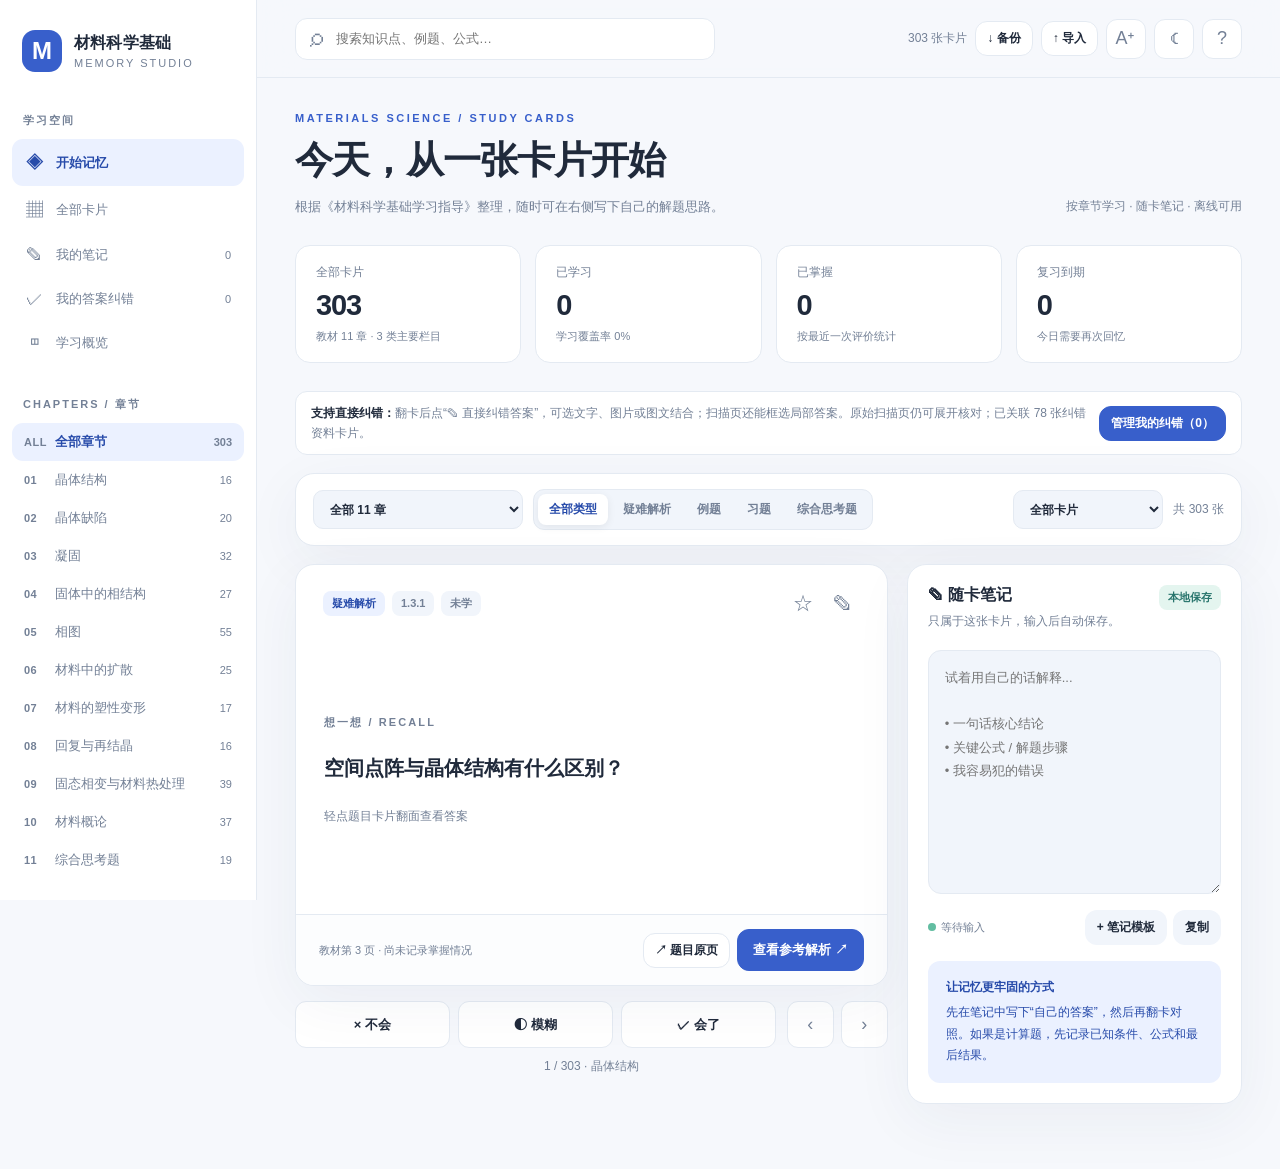
==== commit 0923a593: "V4" ====
--- a/index.html
+++ b/index.html
@@ -7,7 +7,7 @@
 <meta name="description" content="材料科学基础学习指导：疑难解析、例题、习题记忆卡片，随卡笔记，间隔复习，离线学习，支持手机、平板和电脑。">
 <link rel="manifest" href="manifest.webmanifest">
 <link rel="apple-touch-icon" href="apple-touch-icon.png">
-<title>材料科学基础 · 完整答案修复版与学习笔记</title>
+<title>材料科学基础 · 图文答案纠错版</title>
 <style>
 :root{--bg:#f6f8fc;--surface:#ffffff;--surface2:#f1f5fb;--ink:#202a3b;--muted:#738096;--border:#e4eaf2;--accent:#385fcb;--accent-light:#ebf1ff;--accent-strong:#274baa;--teal:#2d8c83;--gold:#ad7b32;--red:#c25c59;--shadow:0 16px 60px rgba(28,47,92,.055);--radius:19px;--sidebar:257px;--font:16px;color-scheme:light;font-family:Inter,-apple-system,BlinkMacSystemFont,"Segoe UI","PingFang SC","Microsoft Yahei",sans-serif;font-size:var(--font)}
 :root[data-theme="dark"]{--bg:#111722;--surface:#1c2634;--surface2:#222f40;--ink:#edf3fa;--muted:#9daac0;--border:#334256;--accent:#83a6ff;--accent-light:#25375d;--accent-strong:#b7cbff;--teal:#73b8b1;--gold:#e0b77e;--red:#ff9894;--shadow:0 15px 55px rgba(0,0,0,.16);color-scheme:dark}
@@ -60,7 +60,7 @@
 @media(max-width:760px){.correction-content{padding:20px 14px 19px}.correction-authority{padding:12px}.correction-viewport{max-height:58vh}.correction-pager .btn{font-size:11px}.correction-viewer{padding:6px}.correction-viewer-toolbar{font-size:12px}.correction-viewer-scroll{max-height:calc(100dvh - 100px)}}
 
 
-/* v3 - complete scanned answers; no fixed-height clipping of page images */
+/* v5 - complete scanned answers; editable text and selected image corrections */
 .correction-viewport,.scan-list{overflow:visible!important;max-height:none!important;scrollbar-width:auto}
 .answer-text-expanded,.answer-text{max-height:none!important;overflow:visible!important;white-space:pre-wrap}
 .scan-section-head{display:flex;align-items:center;justify-content:space-between;gap:10px;flex-wrap:wrap;margin:18px 0 12px;font-size:13px;color:var(--ink)}
@@ -77,6 +77,63 @@
 .secondary-scan .book-gallery{margin-top:5px}
 .source-disclaimer{margin-top:12px}
 @media(max-width:760px){.scan-list{gap:12px}.scan-page figcaption{padding:9px;font-size:11px}.secondary-scan{padding:10px}.answer-text{font-size:14px}}
+
+/* 答案直接纠错：所有修改均明确区分个人答案与原书原图 */
+.answer-edit-strip{margin-top:20px;display:flex;align-items:center;flex-wrap:wrap;gap:10px;border-top:1px solid var(--border);padding-top:17px;cursor:default}
+.answer-edit-strip .btn{flex:none}.answer-edit-strip span{font-size:12px;line-height:1.65;color:var(--muted);flex:1;min-width:150px}
+.custom-answer-box{width:100%;min-width:0}
+.custom-answer-title{display:flex;flex-direction:column;gap:6px;background:var(--accent-light);border:1px solid color-mix(in srgb,var(--accent),transparent 78%);color:var(--accent-strong);padding:13px 15px;border-radius:12px;line-height:1.7;font-size:12px;margin-bottom:16px}
+.custom-answer-title strong{font-size:14px}.custom-answer-text{font-size:calc(var(--font) * .98);line-height:1.9;white-space:pre-wrap;overflow-wrap:anywhere}
+.custom-answer-reason{margin:14px 0;padding:11px 13px;font-size:12px;line-height:1.75;border-radius:10px;background:var(--surface2);color:var(--muted);white-space:pre-wrap;overflow-wrap:anywhere}
+.custom-answer-original{margin-top:18px}.custom-answer-original pre{white-space:pre-wrap;word-break:break-word;background:var(--surface2);padding:14px;border-radius:11px;font:inherit;font-size:13px;line-height:1.75}
+.edit-help{display:flex;align-items:flex-start;gap:10px;background:var(--accent-light);padding:12px 14px;border-radius:12px;color:var(--accent-strong);font-size:12px;line-height:1.75;margin-top:14px}
+.edit-meta{font-weight:700;color:var(--ink)!important;margin:4px 0 5px!important}
+.modal #editBack{min-height:235px;font-size:14px}
+.modal #editReason{min-height:68px}
+.modal #editFront{min-height:88px}
+.modal .edit-original{margin-top:15px;border:1px solid var(--border);border-radius:11px;padding:10px 13px}
+.modal .edit-original summary{font-size:12px;cursor:pointer;font-weight:750;color:var(--accent-strong)}
+.modal .edit-original pre{font:inherit;font-size:12px;line-height:1.75;white-space:pre-wrap;overflow-wrap:anywhere;max-height:200px;overflow:auto;color:var(--muted)}
+.corrections-ops{display:flex;flex-wrap:wrap;align-items:center;gap:9px;padding:18px;margin-bottom:20px}
+.corrections-ops p{width:100%;line-height:1.8;margin:2px 0 0;color:var(--muted);font-size:12px}
+.corrections-list{display:flex;flex-direction:column;gap:9px}
+.correction-row{display:flex;align-items:center;gap:14px;justify-content:space-between;padding:15px 18px}
+.correction-row h3{font-size:14px;margin:8px 0 4px;line-height:1.6}.correction-row p{margin:0;color:var(--muted);font-size:12px;line-height:1.6}
+@media(max-width:760px){.answer-edit-strip{gap:8px}.answer-edit-strip .btn{width:100%}.custom-answer-text{font-size:14px}.correction-row{flex-direction:column;align-items:flex-start}.corrections-ops .btn{width:100%}.modal-backdrop{padding:8px}.modal{width:100%;max-height:94dvh;padding:17px}.modal-actions .btn{flex:1 1 44%}}
+
+/* 图片答案选择与裁剪 */
+.answer-mode-chooser{display:flex;flex-wrap:wrap;gap:7px;margin:10px 0 16px;background:var(--surface2);padding:6px;border-radius:12px}
+.answer-mode-chooser button{border:0;background:transparent;color:var(--muted);padding:11px 15px;border-radius:9px;flex:1;min-width:90px;font-weight:750;font-size:13px}
+.answer-mode-chooser button.active{background:var(--surface);color:var(--accent-strong);box-shadow:0 2px 8px rgba(0,0,0,.08)}
+#answerImageTools{border:1px solid var(--border);background:var(--surface2);border-radius:13px;padding:14px;margin-top:12px}
+.image-editor-label{margin:0 0 12px;font-weight:800;font-size:13px}
+.image-select-row{display:flex;align-items:center;flex-wrap:wrap;gap:8px;margin:11px 0}
+.image-select-row select,.image-select-row input{border:1px solid var(--border);color:var(--ink);background:var(--surface);border-radius:9px;padding:9px 11px;font-size:13px;min-height:39px}
+.image-select-row input[type=number]{width:90px;flex:none}
+.image-select-row select{flex:1 1 130px;min-width:125px}
+.image-quick{display:flex;flex-wrap:wrap;gap:6px;margin:9px 0 12px}
+.image-quick .btn{white-space:normal;min-height:34px;text-align:center}
+.image-picker-preview{display:flex;flex-direction:column;align-items:center;gap:7px;margin:10px 0 14px}
+.image-picker-preview img{display:block;width:auto;max-width:100%;max-height:270px;object-fit:contain;border-radius:9px;border:1px solid var(--border);background:white}
+.image-picker-preview small{color:var(--muted);font-size:12px}
+.image-choice-list{display:flex;flex-direction:column;gap:10px;margin:14px 0 0}
+.image-choice{display:flex;align-items:center;gap:12px;padding:11px;border:1px solid var(--border);border-radius:12px;background:var(--surface)}
+.image-choice-preview{width:76px;height:92px;flex:none;display:flex;align-items:center;justify-content:center;background:var(--surface2);border-radius:8px;overflow:hidden}
+.image-choice-preview img{height:100%;max-width:100%;object-fit:contain}
+.image-choice-content{min-width:0;flex:1}.image-choice-content strong{font-size:12px;line-height:1.5;overflow-wrap:anywhere}
+.image-choice-actions{display:flex;flex-wrap:wrap;gap:5px;margin-top:8px}.image-choice-actions .btn{padding:6px 8px;min-height:30px;font-size:11px}
+.image-editor-help{font-size:12px;color:var(--muted);line-height:1.75;margin:10px 0}
+.answer-image-gallery{display:flex;flex-direction:column;gap:17px;margin:12px 0}
+.answer-image-gallery figure{margin:0;border-radius:11px;overflow:hidden;border:1px solid var(--border);background:var(--surface2)}
+.answer-image-gallery figcaption{font-size:12px;font-weight:750;padding:10px 12px;color:var(--muted)}
+.answer-image-gallery button{border:0;display:block;width:100%;background:transparent;padding:0;cursor:zoom-in}
+.answer-image-gallery img{display:block;max-width:100%;width:100%;height:auto;object-fit:contain;max-height:none}
+#cropDialog{z-index:120}#cropDialog .modal{width:min(860px,96vw);max-height:96dvh}
+.crop-surface{position:relative;display:table;margin:14px auto;background:#e7e9ed;max-width:100%;touch-action:none;user-select:none;cursor:crosshair;border:1px solid var(--border)}
+.crop-surface img{max-height:62dvh;max-width:100%;height:auto;width:auto;display:block;pointer-events:none}
+.crop-selection{position:absolute;border:2px dashed #1b67de;box-shadow:0 0 0 800px rgba(0,0,0,.27);pointer-events:none;display:none}
+#cropDialog .modal p{font-size:12px;line-height:1.7;color:var(--muted)}
+@media(max-width:760px){.image-choice{align-items:flex-start}.image-choice-preview{width:62px;height:82px}.image-choice-actions .btn{flex:1}.answer-mode-chooser button{min-width:80px;padding:10px 8px}#answerImageTools{padding:11px}.image-picker-preview img{max-height:215px}}
 </style>
 </head>
 <body>
@@ -85,7 +142,7 @@
     <div class="brand"><div class="brand-icon">M</div><div><strong>材料科学基础</strong><small>MEMORY STUDIO</small></div></div>
     <nav class="side-section" aria-label="导航"><div class="side-kicker">学习空间</div><div id="navList"></div></nav>
     <nav class="side-section" aria-label="教材章节"><div class="side-kicker">CHAPTERS / 章节</div><div id="chapterList"></div></nav>
-    <div class="side-footer"><div><b id="sidebarTotal">—</b> 张卡片 · 11 章</div><div>来自《材料科学基础学习指导》</div><div>学习笔记保存在本机浏览器</div><button class="btn tiny" data-action="import-backup" style="width:100%;margin-top:12px">⇧ 导入另一设备的备份</button></div>
+    <div class="side-footer"><div><b id="sidebarTotal">—</b> 张卡片 · 11 章</div><div>来自《材料科学基础学习指导》</div><div>笔记与个人纠错保存在本机浏览器</div><button class="btn tiny" data-action="import-backup" style="width:100%;margin-top:12px">⇧ 导入学习记录</button><button class="btn tiny" data-action="export-backup" style="width:100%;margin-top:7px">↓ 备份笔记与纠错</button></div>
   </aside>
   <div class="content-shell">
     <header class="topbar">
@@ -112,20 +169,42 @@
   <div class="note-footer"><span class="note-save"><span class="dot"></span>输入后自动保存</span><button class="btn tiny primary" data-action="close-drawer">保存并返回卡片</button></div>
 </section>
 <button id="mobileNoteBtn" class="mobile-note">✎ 写笔记</button>
-<div id="editModal" class="modal-backdrop" role="dialog" aria-modal="true" aria-label="更正卡片文字">
-  <div class="modal">
-    <h2>更正卡片文字</h2>
-    <p>扫描件有时会把数学符号、上下标或图注识别错。可以在这里手动更正；原书 PDF 不受影响。更正内容可随学习记录备份。</p>
-    <label for="editFront">题目</label><textarea id="editFront" spellcheck="false"></textarea>
-    <label for="editBack">参考解析</label><textarea id="editBack" spellcheck="false" style="min-height:215px"></textarea>
-    <div class="modal-actions"><button class="btn danger" data-action="reset-edit">恢复原版文字</button><button class="btn" data-action="close-edit">取消</button><button class="btn primary" data-action="save-edit">保存更正</button></div>
+<div id="editModal" class="modal-backdrop" role="dialog" aria-modal="true" aria-labelledby="editModalHeading">
+  <div class="modal" style="width:min(720px,96vw)">
+    <h2 id="editModalHeading">✎ 纠错答案 · 支持选图片</h2>
+    <p class="edit-meta" id="editMeta"></p>
+    <div class="edit-help">可直接输入答案，也可从原书 / 纠错 PDF 选择扫描页、框选答案区域，或上传手机和电脑中的图片。保存后优先展示你选的答案，原始资料依然可展开核对。</div>
+    <label for="editFront">题目（可选修正）</label><textarea id="editFront" spellcheck="false"></textarea>
+    <div class="answer-mode-chooser" role="group" aria-label="答案类型">
+      <button type="button" data-action="image-mode" data-mode="text" id="mode-text">文字答案</button>
+      <button type="button" data-action="image-mode" data-mode="images" id="mode-images">图片答案</button>
+      <button type="button" data-action="image-mode" data-mode="mixed" id="mode-mixed">图文结合</button>
+    </div>
+    <div id="answerTextTools"><label for="editBack">更正后的答案内容（文字）</label><textarea id="editBack" spellcheck="false" placeholder="可输入完整解答、计算过程与备注"></textarea></div>
+    <div id="answerImageTools" hidden>
+      <p class="image-editor-label">选择图片答案（支持多页 / 多张）</p>
+      <div id="imageQuickPages" class="image-quick"></div>
+      <div class="image-select-row"><select id="answerSourceSelect" aria-label="图片来源"><option value="corrections">山大学习指导纠错 PDF</option><option value="book">原教材 PDF</option></select><label for="answerPageNumber" style="font-size:12px">PDF 页码</label><input id="answerPageNumber" type="number" min="1" max="120" value="1"><button class="btn tiny" data-action="image-add-page">加入当前页</button></div>
+      <div id="imagePagePreview" class="image-picker-preview"></div>
+      <button class="btn" type="button" data-action="image-upload">＋ 从相册 / 电脑选择图片</button>
+      <p class="image-editor-help">选中图片后可点“框选答案区域”去除页眉、水印和其他题目。跨页答案可以继续添加图片；上下箭头调整顺序。</p>
+      <div id="imageChoiceList" class="image-choice-list"></div>
+    </div>
+    <input type="file" id="answerImageInput" accept="image/jpeg,image/png,image/webp" multiple hidden>
+    <label for="editReason">纠错说明（选填）</label><textarea id="editReason" placeholder="例如：原答案漏了第二问，选取 PDF 第 34～35 页作为完整解答"></textarea>
+    <details class="edit-original"><summary>查看本题原始参考文字</summary><pre id="editOriginal"></pre></details>
+    <div class="modal-actions"><button class="btn danger" id="resetEditBtn" data-action="reset-edit">删除本机纠错</button><button class="btn" data-action="close-edit">取消</button><button class="btn" data-action="send-correction-issue">提交纠错建议</button><button class="btn primary" data-action="save-edit" id="saveEditBtn">保存并应用答案</button></div>
   </div>
+</div>
+<div id="cropDialog" class="modal-backdrop" role="dialog" aria-modal="true" aria-labelledby="cropDialogTitle">
+  <div class="modal"><h2 id="cropDialogTitle">框选图片中的答案</h2><p>用鼠标或手指在图片上拖出矩形；可以多次重新选择。选好后点“使用选区”，所选部分将替换该张图片。</p><div id="cropSurface" class="crop-surface"><img id="cropImage" alt="可框选的原始图片"><div id="cropSelection" class="crop-selection"></div></div><div class="modal-actions"><button class="btn" data-action="crop-reset">重新框选</button><button class="btn" data-action="crop-cancel">取消</button><button class="btn primary" data-action="crop-save">使用选区</button></div></div>
 </div>
 <section id="correctionViewer" class="correction-viewer" role="dialog" aria-label="放大查看标准答案" aria-modal="true">
   <div class="correction-viewer-toolbar"><span id="correctionViewerPage">纠错答案</span><span class="correction-viewer-actions"><button data-action="open-correction-image">↗ 新窗口查看原图</button><button data-action="close-correction-zoom" aria-label="关闭放大图">× 关闭</button></span></div>
   <div class="correction-viewer-scroll"><img id="correctionViewerImage" alt="扫描原始答案"></div>
 </section>
 <input type="file" id="backupInput" accept=".json,application/json" hidden>
+<input type="file" id="correctionImportInput" accept=".json,application/json" hidden>
 <div id="toast" class="toast" role="status" aria-live="polite"></div>
 <script id="embedded-data" type="application/json">{"metadata":{"title":"材料科学基础学习指导 · 记忆卡片","source":"《材料科学基础学习指导》/ 吕宇鹏、边洁、敖青 主编，化学工业出版社，2008","pdfPages":150,"chapters":["晶体结构","晶体缺陷","凝固","固体中的相结构","相图","材料中的扩散","材料的塑性变形","回复与再结晶","固态相变与材料热处理","材料概论","综合思考题"],"cardCount":303,"counts":{"疑难解析":49,"例题":58,"习题":177,"综合思考题":19},"ocrNotice":"根据 PDF 可检索文字整理；扫描识别可能导致个别字词、符号和公式失真，请核对原书页。","correctionSource":"《山大学习指导纠错》扫描版（120页）","correctionPolicy":"新资料中有对应题号的，答题面直接显示原页扫描，避免公式或相图转写错误；未涵盖题目保留原书解析并标注。","correctionCoverage":78,"correctionImagePages":[1,2,3,4,5,6,7,8,9,10,11,12,13,14,15,16,17,18,19,20,21,22,23,24,25,26,27,28,29,30,31,32,33,34,35,36,37,38,39,40,41,42,43,44,45,46,47,48,49,50,62,63,64,65,66,67,68,69,70,71,72,73,74,75,76,77,78,79,80,81,82,83,84,107,108,109,110,111,112,113,114,115,116],"correctionChapterCounts":{"1":4,"2":5,"3":11,"4":7,"5":23,"6":13,"7":2,"8":1,"9":7,"10":5},"answerIntegrityVersion":"v3 - full-page continuous reference","answerIntegrityNote":"纠错答案连续展示所有关联扫描页；其他题目同时提供原书相关完整扫描页，文字仅供辅助，避免OCR截断。 已纠正原书答案定位遗漏的10题。","revisedExamples":["e-9-5","e-9-6","e-10-1","e-10-2","e-10-3","e-10-4","e-10-5","x-10-24","x-10-23"],"bookScanPageCount":100,"fixedTruncatedPrompts":["e-9-1","e-10-1","e-10-2","e-10-3","e-10-4","d-10-4","e-8-3","x-9-10"],"additionalAnswerMappings":["x-4-10","x-7-2","x-9-7","x-9-10","x-9-12","x-9-16","x-9-17","x-9-18","x-6-12","x-6-16"]},"cards":[{"id":"d-1-1","chapter":1,"type":"疑难解析","number":"1.3.1","front":"空间点阵与晶体结构有什么区别？","back":"空间点阵是由几何阵点在三维空间周期性排列形成的理想模型；所有阵点周围的环境相同，三维空间中共有14种布拉菲点阵。晶体结构则描述原子、离子或原子团在晶体中的实际排列，可能存在缺陷，结构类型远多于14种。不同晶体结构可以具有相同的空间点阵。","sourcePage":8,"endPage":9,"bookPage":3,"scanNote":"","bookScanPages":[8,9]},{"id":"d-1-2","chapter":1,"type":"疑难解析","number":"1.3.2","front":"标定米勒指数时如何正确确定与使用坐标系度・单位","back":"米勒指数标定建立坐标系的度量单位是晶胞的晶格常数（。，仇c），即在三个轴上的度 量单位分别是a, b, c,因而该坐标系的度量单位不一定相等。分析有关问题，特别是进行 指数标定时应注意不要统一度量单位。","sourcePage":9,"endPage":9,"bookPage":4,"scanNote":"","bookScanPages":[9]},{"id":"d-1-3","chapter":1,"type":"疑难解析","number":"1.3.3","front":"晶向指数、晶面指数有哪些含义","back":"晶向指数、晶面指数除了表示该指数所确定的一组晶向或晶面的空间方位，还包含晶面 或晶向上的原子排列信息。一个指数代表了特定原子排列，如晶向或晶面上原子的线密度或 面密度。扩展开来，提出了晶向族和晶面族的概念，把空间不同方位但原子排列与周围环境 都相同的晶向或晶面都用一个指数表示。","sourcePage":9,"endPage":9,"bookPage":4,"scanNote":"","bookScanPages":[9]},{"id":"d-1-4","chapter":1,"type":"疑难解析","number":"1.3.4","front":"计算点阵间隙半径时如何选择几何关系","back":"在计算晶格间隙半径时，关键是找到正确的间隙半径与晶格常数的几何关系。有些关于 晶格间隙的图示常看起来间隙较大，使人认为代表晶格间隙的刚球会首先和组成间隙的各边 相切。实际上通过原子堆垛图可以看出，该刚球首先和组成间隙顶点的原子相切，在此基础 上建立几何关系即可计算出间隙半径。","sourcePage":9,"endPage":9,"bookPage":4,"scanNote":"","bookScanPages":[9]},{"id":"e-1-1","chapter":1,"type":"例题","number":"1-1","front":"证明理想密排六方（HCP）结构的轴比 c/a = 1.633。","back":"利用密排六方结构的几何关系：等边三角形高 h = (√3/2)a，临近原子间距 d = √[(c/2)² + (2h/3)²]。理想密排时 d = a，故 a² = c²/4 + a²/3，整理得 c/a = √(8/3) ≈ 1.633。原书图1-2展示了对应几何关系。","sourcePage":10,"endPage":10,"bookPage":5,"scanNote":"关键公式已按原书示意整理，涉及作图请查看原书","bookScanPages":[10]},{"id":"e-1-2","chapter":1,"type":"例题","number":"1-2","front":"在立方晶胞中画出 (111) 面、(-1 1 0) 面，并找出两面交线上属于〈112〉晶向族的晶向。","back":"两个晶面的交线同时位于两面内。两面法向分别为 [1 1 1] 和 [-1 1 0]，叉乘得到交线方向 [-1 -1 2]，其反向 [1 1 -2] 也在交线上；它们属于〈112〉晶向族。可结合原书例题1-2画出晶面与交线。","sourcePage":10,"endPage":10,"bookPage":5,"scanNote":"关键公式已按原书示意整理，涉及作图请查看原书","correctionPages":[1],"bookScanPages":[10]},{"id":"e-1-3","chapter":1,"type":"例题","number":"1-3","front":"纯铝为面心立方（FCC），相对原子质量 26.97、原子半径 r=0.143 nm，求晶体密度。","back":"FCC 晶胞含4个原子，晶格常数 a=2√2r≈0.404 nm。单个晶胞的质量为 4M/N_A，体积为 a³。密度 ρ=4M/(N_A a³)≈2.716 g/cm³。计算时注意将 nm 换算为 cm。","sourcePage":10,"endPage":10,"bookPage":5,"scanNote":"关键公式已按原书示意整理，涉及作图请查看原书","bookScanPages":[10]},{"id":"e-1-4","chapter":1,"type":"例题","number":"1-4","front":"铁从 FCC 转为 BCC 时，按刚球模型与实测晶格常数分别计算体积变化，并解释差别。","back":"①刚球模型：假设原子直径不变，比较两种结构中每个原子占据的体积，FCC→BCC 的体积膨胀约为9%。②在912℃，按 a(BCC)=0.2892 nm、a(FCC)=0.3633 nm 计算，体积膨胀约0.89%。产生差别的原因是原子有效半径并非不变：从 FCC 转为 BCC 时配位数降低，原子半径随之收缩。","sourcePage":10,"endPage":11,"bookPage":5,"scanNote":"关键公式已按原书示意整理，涉及作图请查看原书","bookScanPages":[10,11]},{"id":"x-1-1","chapter":1,"type":"习题","number":"1-1","front":"名词和术语解释 材料科学、晶体、非晶体；\n结合能、结合键、离子键、共价键、金属键、分子键、氢键；\n金属材料、陶瓷材料、高分子材料、复合材料；\n空间点阵、晶体结构、晶格、晶胞、晶系、布拉菲点阵；\n晶格常数、晶胞原子数、配位数、致密度；\n晶面、晶向、晶面指数、晶向指数、晶面族、晶向族；\n各向异性、各向同性；\n原子堆积、同素异构转变；\n陶瓷、离子晶体、共价晶体。","back":"本书此题参考答案为“略”，建议自行作答并记录到笔记。","sourcePage":11,"endPage":11,"answerPage":11,"bookPage":6,"scanNote":"含公式/图表的内容请以原书页面为准","correctionPages":[1,2,3,4],"bookScanPages":[11,12]},{"id":"x-1-2","chapter":1,"type":"习题","number":"1-2","front":"分析金属键和共价键的异同。","back":"二者在结合形式上都是电子共用，结合力大。但二者电子共用的范围不同, 共价键有方向性和饱和性，金属键没有方向性和饱和性。","sourcePage":11,"endPage":12,"answerPage":12,"bookPage":6,"scanNote":"","bookScanPages":[12,13]},{"id":"x-1-3","chapter":1,"type":"习题","number":"1-3","front":"试证明四方晶系中只有简单四方点阵和体心四方点阵两种类型。","back":"可作图加以证明四方晶系表 面上也可含简单四方、底心四方、面心四 方和体心四方结构，然而根据选取晶胞的 原则，晶胞应具有最小的体积，尽管可以 从4个体心四方晶胞中勾出面心四方晶胞 ［图l-3(a)］,从4个简单四方晶胞中勾出1 个底心四方晶胞［图l-3(b)］,但它们均不 具有最小的体积。因此，四方晶系实际上只有简单四方和体心四方两种独立的点阵。","sourcePage":11,"endPage":12,"answerPage":12,"bookPage":6,"scanNote":"含公式/图表的内容请以原书页面为准","bookScanPages":[12,13]},{"id":"x-1-4","chapter":1,"type":"习题","number":"1-4","front":"为什么密排六方结构不能称为一种空间点阵？","back":"空间点阵中每个阵点应具有完全相同的周围环境，而密排六方晶胞内的原子 与晶胞角上的原子具有不同的周围环境。如图1-4在A和B原子连线的延长线上取BC = AB,然而C点却无原子。若将密排六方晶胞角上的一个原子与相应的晶胞内的一个原子共 9 11 同组成一个阵点(0, 0, 0阵点可视作由0, 0, 0和等，4,卷这一对原子所做成)，如 图所示，这样得出的密排六方结构应属简单六方点阵。\n图1-4","sourcePage":11,"endPage":12,"answerPage":12,"bookPage":6,"scanNote":"","bookScanPages":[12,13]},{"id":"x-1-5","chapter":1,"type":"习题","number":"1-5","front":"作图表示立方晶体的(123)、(012), (421)晶面及EI02], [211]^ [346J 晶向。","back":"本书此题参考答案为“略”，建议自行作答并记录到笔记。","sourcePage":11,"endPage":12,"answerPage":12,"bookPage":6,"scanNote":"含公式/图表的内容请以原书页面为准","correctionPages":[4,5],"bookScanPages":[12,13]},{"id":"x-1-6","chapter":1,"type":"习题","number":"1-6","front":"①计算fee和bee晶体中四面体间隙及八面体间隙的大小(用原子半径R表 示)，并注明间隙中心坐标。\n②指出溶解在y-Fe中碳原子所处的位置，若此位置全部版碳原子占据，那么，问在此 情况下，y-Fe能溶解C的质量分数为多少？实际上，碳在铁中的最大溶解质量分数是多少? 二者在数值上有差异的原因是什么？","back":"参照图1-5所示和疑难解析中的有关内容。\n①fee八面体间隙半径：\n% —2R = ——=o.dMR Li 乙 间隙中心坐标：卷，卷， 乙 乙 乙 fee四面体间隙半径：\nr=^a~R=［卑义之一1|r = 0. 225R 4 H V2 2 1? 间隙中心坐标：y, jo bee八面体间隙半径：\n3R — 2R a一2R =0. 155K 2 2 图1-5 间隙中心坐标：4-»春，1 o bcc四面体间隙半径:\nR = 0. 291R 间隙中心坐标：4\"» ”，1。\n乙 4\n②y-Fe为fee结构，八面体间隙半径较大，所以y-Fe中的碳原子一般处于八面体 间隙位置。由于fee结构中八面体间隙数与原子数相等，若此类位置全部被碳原子占 据，则看Fe中碳原子数分数为50%,质量分数为17.6%。而实际上碳在y-Fe中最 大质量分数为2. 11%,远小于理论值，这是因为碳原子半径为0. 077nm,大于八面 体间隙半径（0.054nm）,所以碳的溶入会引起％Fe晶格畸变，这就妨碍了碳原子进 一步的溶入。 .","sourcePage":11,"endPage":13,"answerPage":12,"bookPage":6,"scanNote":"含公式/图表的内容请以原书页面为准","correctionPages":[5],"correctionNote":"补充资料主要提供第②小问的解答；第①小问请继续核对原书。","correctionExcerpt":"γ-Fe 的碳主要位于八面体间隙；全占据时碳质量分数约为17.6%，实际最大约为2.11%。","bookScanPages":[12,13]},{"id":"x-1-7","chapter":1,"type":"习题","number":"1-7","front":"计算面心立方结构(111). (110)、(100)晶面的面间距和原子密度(原子 个数/单位面积)。","back":"a _V3 “id _ 3 a yi2+i2+i2 _ a X 1 (^(110) \" XT-T( yi2+i2+o2 _ a 乂 1 - a d（ioo） yi2+o2+o2 2 2 面心立方（111）、（110）, （100）面的原子排列如图1-6所示，各面面密度如下。\n3X1 + 3X| (0(111)=----------- 尸一=丁尹《2. 31/a2 |72«xfa a 赭 4Xy + yX2 P(11O)=--------p----=@Q?〜41/a2 a2V2 (0(100) = (4Xy + l)/a2=2/a2 由计算结果可以知道(in)面为最密排面。","sourcePage":11,"endPage":14,"answerPage":13,"bookPage":6,"scanNote":"含公式/图表的内容请以原书页面为准","bookScanPages":[13,14]},{"id":"x-1-8","chapter":1,"type":"习题","number":"1-8","front":"比较金属材料、陶瓷材料、高分子材料和复合材料在结合键上的差别。","back":"简单金属（指元素周期表上主族元素）的结合键完全为金属键，过渡族金属 的结合键为金属键和共价键的混合，但以金属键为主。\n陶瓷材料是由一种或多种金属同一种非金属（通常为氧）相结合的化合物，其主要结合 方式为离子键，也有一定成分的共价键。\n在高分子材料中，大分子内的原子之间结合方式为共价键，而大分子与大分子之间的结 合方式为分子键。\n复合材料是由两种或两种以上的材料组合而成的物质，因而其结合键非常复杂，不能一 概而论。","sourcePage":11,"endPage":14,"answerPage":14,"bookPage":6,"scanNote":"","bookScanPages":[14,15]},{"id":"d-2-1","chapter":2,"type":"疑难解析","number":"2.3.1","front":"如何认识晶体缺陷在材料科学中的重要意义","back":"晶体缺陷名为缺陷，但实际上是材料科学与工程的重要基础。如对完美的晶体人们难以 改变其性质，而晶体中的缺陷则赋予人们丰富的材料加工的手段。如材料的强化方法无不与 位错有着直接或间接的关系，材料的变形则是依赖于位错的运动实现的；材料中的扩散主要 借助于点缺陷及其运动，而扩散是材料凝固、回复与再结晶、相变中的重要过程等。正是通 过对缺陷密度、运动状态等的控制，人们才实现了对材料多种性能的控制。","sourcePage":17,"endPage":18,"bookPage":12,"scanNote":"","bookScanPages":[17,18]},{"id":"d-2-2","chapter":2,"type":"疑难解析","number":"2.3.2","front":"如何判断刃型位错线某处半原子面的位置","back":"准确判断位错线上某处半原子面的位置对于分析位错运动的有关问题较为方便。可采用 右手法则：将右手的拇指、食指沿手掌面伸直，其余三指并拢且垂直于手掌面伸直。此时， 设定拇指代表位错线的方向，-食指代表柏氏矢量的方向，其余三指则代表多余半原子面，手 掌面代表滑移面。当已知位错线和柏氏矢量的方向，即可判断出多余半原子面的方向（位 置）。其中，位错线的方向可为给定或自拟。","sourcePage":18,"endPage":18,"bookPage":13,"scanNote":"","bookScanPages":[18]},{"id":"d-2-3","chapter":2,"type":"疑难解析","number":"2.3.3","front":"如何认识位错的实际空间形状","back":"位错属于线缺陷，在分析问题时为了方便也常把位错简化为一条线。但实际上，位错的形 状并不是几何意义上的线。位错包含了位错中心区及其周围畸变区，其空间形状是一条管道。","sourcePage":18,"endPage":18,"bookPage":13,"scanNote":"","bookScanPages":[18]},{"id":"d-2-4","chapter":2,"type":"疑难解析","number":"2.3.4","front":"柏氏矢量的意义与主要作用","back":"柏氏矢量是表示位错特征的矢量。从柏氏矢量的确定过程可以看出，柏氏矢量可以表征 位错畸变的大小及位错滑移方向等。在实际应用方面，可以通过柏氏矢量与位错线方向的关 系判断位错的类型，对于刃型位错可进一步结合多余半原子面的判断方法确定正、负刃型位 错；在位错运动引起晶体滑移方面，晶体滑移的方向和大小即为位错柏氏矢量的方向和大 小；在位错交割结果的判断方面，一个位错产生的变化是对方位错柏氏矢量的大小和方向， 据此判断出是割阶还是扭折。而位错反应的判断则是柏氏矢量之间的计算。可以看出，柏氏 矢量即是全面表征位错特征的定量指标，应全面、深入把握其意义与使用方法。","sourcePage":18,"endPage":18,"bookPage":13,"scanNote":"","bookScanPages":[18]},{"id":"d-2-5","chapter":2,"type":"疑难解析","number":"2.3.5","front":"晶体中位错柏氏矢量可否是任意的，为何常用柏氏矢只有少数几个","back":"实际晶体中，位错的柏氏矢量不是任意的，它应符合相应的结构条件和能量条件。晶体 结构条件是指柏氏矢量必须连接晶体中一个原子平衡位置到另一个平衡位置；能量条件是指 柏氏矢量所表征的位错应尽量处于最低能量。在某晶体结构中，如从结构条件看柏氏矢量可 以取很多；但从能量条件看，能量越低，位错越稳定，故柏氏矢量越小位错越稳定。因此， 实际晶体中存在的位错及其柏氏矢量只有少数几个。","sourcePage":18,"endPage":18,"bookPage":13,"scanNote":"","bookScanPages":[18]},{"id":"d-2-6","chapter":2,"type":"疑难解析","number":"2.3.6","front":"位错攀移的实质","back":"位错攀移的最终效果是位错在垂直于其滑移面方向的运动，导致滑移面的扩大（负攀 移）和缩小（正攀移）。但攀移发生的微观过程是原子或空位的运动。位错中心区的原子发 生离位则使整个原子面缩小，位错中心区顶端填充原子则使原子面扩大。","sourcePage":18,"endPage":18,"bookPage":13,"scanNote":"","bookScanPages":[18]},{"id":"d-2-7","chapter":2,"type":"疑难解析","number":"2.3.7","front":"如何从能量角度解释柯氏气团的形成","back":"将溶质原子在位错线附近的聚集状态称为柯氏气团。位错和溶质原子同作为晶体缺陷， 都是高能区。但当溶质原子聚集在位错线周围，该聚集状态（气团）的能量低于位错和溶质 原子单独存在时的能量。即气团的形成是能量降低的过程，因而位错与溶质原子聚集的气团 状态是相对稳定的。因此，气团的形成会导致位错运动阻力的增加，进而提高材料的强度。","sourcePage":18,"endPage":18,"bookPage":13,"scanNote":"","bookScanPages":[18]},{"id":"d-2-8","chapter":2,"type":"疑难解析","number":"2.3.8","front":"不同相界的界面能与畸变能有何不同","back":"相界面分为共格、半共格和非共格界面。如果是较为完善的共格关系，有相界上原子匹 配很好，几乎没有畸变，则这种共格界面的界面能和畸变能都很低；但比较常见的是共格界 面两侧的原子间距略有差别，为形成完全共格界面需要晶格协调，造成一定的弹性畸变，这 种界面的界面能较低，但畸变能升高；半共格界面相对于共格界面原子排列的混乱度增加， 但晶格畸变小，因而其界面能升高，畸变能降低；对于非共格界面，其原子排列最为混乱, 且不需晶格协调，因而其界面能最高，畸变能最小。","sourcePage":18,"endPage":19,"bookPage":13,"scanNote":"含公式/图表的内容请以原书页面为准","bookScanPages":[18,19]},{"id":"e-2-1","chapter":2,"type":"例题","number":"2-1","front":"位错能否终止于晶体内部？","back":"解：解答此问题的关键是理解位错是晶体已滑移区和未滑移区的边界。既然作为边界就 不能中断于晶体内部。但可在晶体表面露头，或终止于晶界和相界，或与其他位错相交，或 自行封闭成环。","sourcePage":20,"endPage":20,"bookPage":15,"scanNote":"","bookScanPages":[20]},{"id":"e-2-2","chapter":2,"type":"例题","number":"2-2","front":"若将一位错线的正向定义为原来的反向，此位错的柏氏矢量是否改变？位错 的类型性质是否变化？","back":"解：此问题要结合柏氏矢量回路的确定方法来理解。由柏氏矢量回路来确定位错的柏氏 矢量方法中得知，此位错的柏氏矢量将反向，但此位错的类型性质不变。","sourcePage":20,"endPage":20,"bookPage":15,"scanNote":"","bookScanPages":[20]},{"id":"e-2-3","chapter":2,"type":"例题","number":"2-3","front":"如图2-2所示，某晶体滑移面上有一柏氏矢量为万的位错环，并受到一均匀 切应力r的作用。\n①分析各段位错线的类型、所受力的大小并确定其方向。\n②在r的作用下，若要使它在晶体中稳定不动，其最小半径为多大？","back":"解：分析此问题要结合柏氏矢量与位错类型的关系、与位错有关的力的表达式、判断多 余半原子面位置的右手法则等知识点。对于类似问题，当未知位错线的方向，可以设定其方 向后进行相关问题的分析。涉及位错受力方向的判断，可以先判断出位错某一点的半原子面 位置，半原子面在切应力下受力方向即为该点的受力方向。对于位错环，其受力要么指向位 错环中心，要么背离位错环中心。只有判断出一点的受力方向，才可判断出整个位错环的受 力方向。\n①令逆时针方向为位错环线的正方向，则A点为正刃型位错，B点为负刃型位错，D 点为右螺型位错，C点为左螺型位错，位错环上其他各点均为混合位错。\n各段位错线所受的力均为f=r\\b \\,方向垂直于位错线并指向滑移面的未滑移区。\n②在外力和位错线的线张力T的作用下，位错环最后在晶体中稳定不动，此时：","sourcePage":20,"endPage":20,"bookPage":15,"scanNote":"含公式/图表的内容请以原书页面为准","correctionPages":[6],"correctionNote":"补充资料提供该例题的图示与分析，请对照原题图判断方向。","bookScanPages":[20]},{"id":"e-2-4","chapter":2,"type":"例题","number":"2-4","front":"已知位错环ABCDA的柏氏矢量为b,外应力为r和0,如图2-3所示。求:\n①设想在晶体中怎样才能得到这个位错？\n②在足够大的切应力r作用下，位错环将如何运动？\n③在足够大的拉应力。作用下，位错环将如何运动？","back":"解：晶体的局部滑移形成位错，位错是滑移区与未滑移区的边界，因而在此题情况下位 错形成的前提是晶体的局部滑移。位错在切应力作用下的运动可参考例题2-3的做法。而位 错在正应力下的作用则要联系位错中心区的应力状态与其运动状态之间的关系。\n①设想在完整晶体中有一个正四棱柱贯穿晶体的上、下表面，它和滑移面MNPQ 交于ABCDA。现在让ABCDA上部的柱体相对于下部的柱体滑移b,柱体以外的晶体 均不滑移。这样ABCDA就是在滑移面上已滑移区（环内）和未滑移区（环外）的边 界，因而是一个位错环。\n②在r的作用下，位错环上部分晶体将不断沿z 轴方向（即6的方向）运动，下部分晶体则反向（沿 一z轴的方向）运动。这种运动必然伴随着位错环的各 边向环的外侧运动（即AB、BC、CD和DA四段位错 分别沿一Z轴、+z轴、+z轴和一Z轴方向运动），从 而导致位错环扩大。\n③在拉应力作用下，在滑移面上方的BC位错的半 原子面和在滑移面下方的DA位错的半原子面将扩大, 即BC位错将沿一，轴方向运动，DA位错则沿y轴运 动。而AB和CD两条螺型位错是不运动的（因为螺型位错只能产生滑移运动，而不易产生 攀移），故位错环将如图2-4所示。","sourcePage":20,"endPage":21,"bookPage":15,"scanNote":"含公式/图表的内容请以原书页面为准","bookScanPages":[20,21]},{"id":"x-2-1","chapter":2,"type":"习题","number":"2-1","front":"名词与术语解释 点缺陷、线缺陷、面缺陷；\n空位、间隙原子、肖脱基缺陷、弗仑克尔缺陷；\n刃型位错、螺型位错、混合位错、位错线、柏氏矢量、位错密度；\n滑移、攀移、交滑移、交割、塞积；\n位错的应力场、应变能、线张力、作用在位错上的力；\n位错源、位错的增殖；\n单位位错、不全位错、堆垛层错、肖克莱位错、弗兰克位错；\n扩展位错、固定位错、可动位错、位错反应；， 晶界、相界、界面能、大角度晶界、小角度晶界、李晶界。","back":"本书此题参考答案为“略”，建议自行作答并记录到笔记。","sourcePage":21,"endPage":22,"answerPage":22,"bookPage":16,"scanNote":"含公式/图表的内容请以原书页面为准","correctionPages":[6,7,8,9],"bookScanPages":[22,23]},{"id":"x-2-2","chapter":2,"type":"习题","number":"2-2","front":"为何说点缺陷是热力学平衡缺陷，而位错不是？","back":"点缺陷一方面引起内能升高，同时引起嫡值增加，使自由能降低。这样使体 系在一定温度下存在着一个平衡点缺陷浓度。","sourcePage":21,"endPage":22,"answerPage":22,"bookPage":16,"scanNote":"","correctionPages":[10],"correctionExcerpt":"点缺陷在一定温度下具有平衡浓度，原因是缺陷引起的熵增可以降低体系自由能。","bookScanPages":[22,23]},{"id":"x-2-3","chapter":2,"type":"习题","number":"2-3","front":"一根位错线能否全为刃型位错或螺型位错？","back":"一根位错线能否全为刃型位错或螺型位错？\n根据位错线与柏氏矢量之间的夹扁判断，若一个位错环的柏氏矢量垂直于位错环线上各 点位错，则该位错环上各点位错性质相同，均为刃型位错；但若位错环的柏氏矢量与位错线 所在的平面平行，则有的为纯刃型位错，有的为纯螺型位错，有的则为混合位错；当柏氏矢 量与位错环线相交成一定角度时，尽管此位错环上各点均为混合位错，然而各点的刃型和螺 型分量不同。","sourcePage":21,"endPage":22,"answerPage":22,"bookPage":16,"scanNote":"","bookScanPages":[22,23]},{"id":"x-2-4","chapter":2,"type":"习题","number":"2-4","front":"有两个被钉扎住的刃型位错AB和CD,它们的长度z相等，且具有相同的 小 而万的大小和方向相同（图2-5）。每个位错都可看做F-R 卜 b 位错源。试分析在其增殖过程中二者间的交互作用。若能形＜心b 成一个大的位错源，使其开动的rc需多大？若两位错b相 ^ 十六 反，情况又如何？ 图2-5","back":"两位错在外力作用下将向上弯曲并不断扩大，当其扩大相遇时，将于相互连 接处断开，放出一个大的位错环。新位错源的长度为5z,将之代入，F-R源开动所需的临 界切应力：\n^G\\b\\ _G\\b\\ Tc L 5jc 若两个位错AB和CD的b相反时，在它们扩大靠近时将相互产生斥力，从而使位错环 的扩展阻力增大，并使位错环的形状发生变化。随着位错环的不断扩展，斥力越来越大，最 后将完全抑制彼此的扩展运动而相互钉扎住。","sourcePage":21,"endPage":22,"answerPage":22,"bookPage":16,"scanNote":"含公式/图表的内容请以原书页面为准","bookScanPages":[22,23]},{"id":"x-2-5","chapter":2,"type":"习题","number":"2-5","front":"试分析在f“中，下列位错反应能否进行？并指出其中3个位错的性质类型? 反应后生成的新位错能否在滑移面上运动？\n等［101］ +1-［121］一►告口 可 Z 6 3","back":"位错反应条件 几何条件：\nj_ bi +岳= 能量条件:\n位错反应能进行。 因此1口oT1+葛［i21：］―口中Z 0 6 对照汤普森四面体,此位错反应相当于：\nCA + aC -- > aA. （全位错） （肖克莱） （弗兰克） 新位错等［1口］的位错线为（IH）和（lii）的交线位于（001）面上，且系纯刃型位 O 错。由于（001）面系fee非密排面，故不能运动，系固定位错。","sourcePage":22,"endPage":23,"answerPage":22,"bookPage":17,"scanNote":"","bookScanPages":[22,23]},{"id":"x-2-6","chapter":2,"type":"习题","number":"2-6","front":"在一个简单立方二维晶体中，画出一个正刃型位错和一个负刃型位错。\n①用柏氏回路求出正、负刃型位错的柏氏矢量；\n②若将正、负刃型位错反向时，其柏氏矢量是否也随之反向；\n③写出该柏氏矢量的方向和大小；\n④求出此两位错的柏氏矢量和。","back":"①图略。其柏氏矢量是指在完整晶体中回路终点指向起点的一个有向线段;\n②其柏氏矢量也随之反向；\n③ bi=a［100］，Z>2=a［100］；\n④40。","sourcePage":22,"endPage":23,"answerPage":23,"bookPage":17,"scanNote":"含公式/图表的内容请以原书页面为准","correctionPages":[10,11],"bookScanPages":[23,24]},{"id":"x-2-7","chapter":2,"type":"习题","number":"2-7","front":"设面心立方晶体中的（Hi）为滑移面，位错滑移后的滑移矢量为等：T10］o\n①在晶胞中画出柏氏矢量b的方向并计算出其大小。\n②在晶胞中画出引起该滑移的刃型位错和螺型位错的位错线方向，并写出此二位错线 的晶向指数。","back":"①其大小为| b | =条，其方向如图2-6 Li 乙 所示。\n②位错线方向及指数如图2-6所示。","sourcePage":22,"endPage":23,"answerPage":23,"bookPage":17,"scanNote":"含公式/图表的内容请以原书页面为准","correctionPages":[11],"bookScanPages":[23,24]},{"id":"x-2-8","chapter":2,"type":"习题","number":"2-8","front":"若面心立方晶体中有片等［101］的单位位错及6=亮［121］的不全位错, N 0 此二位错相遇产生位错反应。\n①此反应能否进行？为什么？\n②写出合成位错的柏氏矢量，并说明合成位错的类型。","back":"①能够进行。因为既满足几何条件：2b前=26后= 号［ill］,又满足能量条件 2%=约>2%7。2\n②始=卷币口；该位错为弗兰克不全位错。\nO","sourcePage":22,"endPage":23,"answerPage":23,"bookPage":17,"scanNote":"","bookScanPages":[23,24]},{"id":"d-3-1","chapter":3,"type":"疑难解析","number":"3.3.1","front":"形核功的由来","back":"晶胚成核的条件是晶胚尺寸「）入。当晶核半径在人〜厂。之间时，虽然它的长大会使系 统的自由能降低，但它毕竟是在AG〉。的条件下形成的，即形成晶核时，体积自由能的降 低还不能完全抵偿表面自由能的增加，还有一部分表面自由能的增加必须由外界对形核区做 V 功来供给。这部分由外界提供的能量称为形核功。\n形成半径在rk-ro之间的晶核所需要的形核功大小不等，形成临界晶核时需要的形核 功最大，称为临界形核功。临界形核功等于形成临界晶核时表面能增加的1/3。形成半径 的晶核时不需要形核功。\n形核功由外界提供，“外界”是指形核区周围的液体。形核功由液体中的能量起伏来 提供。","sourcePage":26,"endPage":27,"bookPage":21,"scanNote":"","bookScanPages":[26,27]},{"id":"d-3-2","chapter":3,"type":"疑难解析","number":"3.3.2","front":"为什么晶胚尺寸小于几时不能成核","back":"液体结晶为固体时，体积自由能的降低是结晶的驱动力，表面能的增加是结晶的阻力。\n晶胚能否稳定下来成为晶核，取决于晶胚长大时系统总的自由能升高还是降低。若晶胚长大 会使系统总的自由能降低，晶胚便会稳定下来自发长大而成为晶核；反之，晶胚则不能成 核，而是自行消亡。对于那些小于临界半径的晶胚，当它们长大时，体积自由能的降低不足 以抵偿表面能的增加，从而使系统总的自由能进一步增大，故它们不能长大，只能自行消 亡，它们的消亡会使系统总的自由能降低。","sourcePage":27,"endPage":27,"bookPage":22,"scanNote":"","bookScanPages":[27]},{"id":"d-3-3","chapter":3,"type":"疑难解析","number":"3.3.3","front":"非均匀形核比均匀形核更容易的根本原因","back":"非均匀形核比均匀形核更容易的根本原因是减少了表面自由能的增加，即减少了形核的 阻力。设均匀形核时表面自由能的增加为AGs,而非均匀形核时表面自由能的增加则为 △G^ = AGs (2-3cos|+cos3g) o可以看出，非均匀形核时表面自由能的增加恒小于均匀形 核。由于减少了表面自由能的增加，非均匀形核时具有较小的临界晶核体积和临界形核功， 形核所需要的结构起伏和能量起伏小，所以非均匀形核可在较小过冷度下进行，形核更 容易。","sourcePage":27,"endPage":27,"bookPage":22,"scanNote":"","bookScanPages":[27]},{"id":"d-3-4","chapter":3,"type":"疑难解析","number":"3.3.4","front":"动态过冷度与界面过冷度的区别","back":"界面过冷度是指固-液界面前沿液相的界面温度T,与理论结晶温度Tm之差，即 △ Ti = Tm —界面过冷度不是固定值，随界面温度R的变化而改变。\n动态过冷度ATk是指晶体长大所必需的界面过冷度。只有当界面过冷度大于动态过冷 度即△Ti>4Tk时，晶体才能长大。每种物质都有固定的动态过冷度，一般金属大约为 0.01-0. 05℃,具有光滑界面的物质约为1〜2℃。","sourcePage":27,"endPage":27,"bookPage":22,"scanNote":"","bookScanPages":[27]},{"id":"e-3-1","chapter":3,"type":"例题","number":"3-1","front":"试述结晶的热力学条件、能量条件及结构条件。","back":"解：结晶的热力学条件：固相的自由能低于液相的自由能，即Gs<Gl,或者说4G = Gs-Gl<0o只有在过冷的条件下，才能使GsVGl, AG=Gs-Gl<0o 当形成半径在rk〜ro之间的晶核时需要形核功，形核功由液相中的能量起伏来提供。\n因此能量起伏是结晶需要具备的能量条件。\n液相中的结构起伏是产生晶核的基础。因此，结构起伏是结晶必须具备的结构条件。","sourcePage":28,"endPage":28,"bookPage":23,"scanNote":"","bookScanPages":[28]},{"id":"e-3-2","chapter":3,"type":"例题","number":"3-2","front":"固态金属熔化时是否会出现过热现象？为什么？","back":"解：金属结晶需在一定的过冷度下进行，是因为结晶时表面能增加造成阻力。固态金属 熔化时是否会出现过热现象，需要看熔化时表面能的变化。如果熔化前后表面能是降低的, 则不需要过热；反之，则可能出现过热。\n如果熔化时，液相与气相接触，当有少量液体金属在固体表面形成时，就会很快覆盖在 整个固体表面(因为液体金属总是润湿其同种固体金属)，如图3-3所示。熔化时表面自由 能的变化为:\n△G表面=G终态一G始态=A ”sg) 式中，G始态表示金属熔化前的表面自由能；G终态表示当在少量液体金属在固体金属表 面形成时的表面自由能；A表示液态金属润湿固态金属表面的面积；。GL、%L、%G分别表 示气-液相比表面能、固-液相比表面能、固-气相比表面能。因为液态金属总是润湿其同种固 体金属，根据润湿时表面张力之间的关系可写出：+ (7SLo这说明在熔化时，表面自由能的变化AG表面&0,即不存在 表面能障碍，也就不必过热。实际金属多属于这种情况。如果 固体金属熔化时液相不与气相接触，则有可能使固体金属过热。","sourcePage":28,"endPage":28,"bookPage":23,"scanNote":"","bookScanPages":[28]},{"id":"e-3-3","chapter":3,"type":"例题","number":"3-3","front":"假定均匀形核时形成边长为。的立方体晶核，单 位体积自由能差为AGv,单位面积表面能为。。\n①求临界晶核边长ak；\n图3-3液体覆盖在 ②求临界形核功4Gk；\n整个固体表面 ③求临界形核功与表面能增加的关系。","back":"解：①临界晶核边长ak △G~~VAGv ~\\~Sa~-a? AGv + (V\\ S 表75 晶核体积、表面积) 令 =0 —3 次△Gv + 12ak(?=0 da 4。\nak △Gy\n②临界形核功4Gk 3 2 △Gk = — VkAGv +Sko= △Gv +6 32G3 △Gk (△Gv*\n③临界形核功与表面能增加的关系 s _ 32。3 2 „ 96g3 表面能增加Sk°=6 AGk\"(AGv)2 a (AGv )2 故：△Gk = ^Sk。即临界形核功等于表面能增加的三分之一。\nJ","sourcePage":28,"endPage":29,"bookPage":23,"scanNote":"含公式/图表的内容请以原书页面为准","bookScanPages":[28,29]},{"id":"e-3-4","chapter":3,"type":"例题","number":"3-4","front":"设晶核是半径为r的球形，金属元素的相对原子质量为A-密度为p,阿佛 伽德罗常数为N。，求临界晶核中所含原子数\"的表达式。","back":"解：晶核为球形时，临界晶核半径为：人=寻 f等二落先(吃)3=祟黎与△(J-V Ar At 3 \\ AGv / 3Ar(AGv)3","sourcePage":29,"endPage":29,"bookPage":24,"scanNote":"含公式/图表的内容请以原书页面为准","bookScanPages":[29]},{"id":"e-3-5","chapter":3,"type":"例题","number":"3-5","front":"已知纯银在1个大气压下，过冷度为319℃时发生均匀形核。设临界晶核半 径为Inm,纯银的熔点为1726K,熔化热△!1„, = 18075J/mol,摩尔体积V= 6. 6cm3/mol, 计算纯银的液-固相界面能和临界形核功。","back":"解：已知临界晶核半径〃=次-=”号，式中的^Gv、Lm分别指单位体积自由能差 和单位体积熔化热。根据题中给出的摩尔熔化热AHm和摩尔体积V,则可计算单位体积熔 化热1^=卡。\n①液-固相界面能。\n_ 2(77m _ 2(rTm _ 2bTmV rk — LmAT — AHm _ - AHmAT ▽ △T rkAHmAT_lX10_7 X 18075X319 2. 53X10—5j/cm2 . 2TmV — 2X 1726X6. 6\n②临界形核功AGk 1 c _ 4 / 2aTmV \\2 3Ska=^\\XH^f) a _4X3. 14^ /2X 1726X6. 6\\2 ------o----- ZX \\ 18075X319 ) X(2. 53义10-5尸 △Gk = l. 06X10-18j","sourcePage":29,"endPage":29,"bookPage":24,"scanNote":"含公式/图表的内容请以原书页面为准","bookScanPages":[29]},{"id":"e-3-6","chapter":3,"type":"例题","number":"3-6","front":"设非均匀形核的晶核为球冠状(图3-4),形核时表面自由能的增加为AGg, 证明临界形核功4G1等于其表面自由能增加的三分之一，即△Gi； = ^^G4。","back":"证明：设液体与晶核、晶核与固体基底之间的界面 面积分别为4也、Asw：\nASL = 27rr2(l-cos^) (3-8) Asw = xr2 sin2 0 (3-9 ) % w =bsw +<tslcosi9 (3-10) △Gs =(?slAsl + gwAsw 一九w Asw 图3-4非均匀形核示意图 =%lAsl + (osw - %w)Asw (3T1) 将式(3-8)〜式(3-10)代入式得：\n△Gg=7ry2f7sL (2 —3cos^+cos30) (3-12) △G£ = (—获婷AGv +4 K限)(匕江平3) (一 \"穴厂f 亨L 十兀厂每SL)( 2 - 3 cos(9+ cos3 6) 3 厂k ' △G\"看仃*2—3cos6+cos36) 脸 (3-13) 将式(3-12)代入式(3T3),得：\nAGk = -^-AGs","sourcePage":29,"endPage":30,"bookPage":24,"scanNote":"含公式/图表的内容请以原书页面为准","bookScanPages":[29,30]},{"id":"e-3-7","chapter":3,"type":"例题","number":"3-7","front":"设非均匀形核的临界晶核为球冠状，证明其临界形核功AG；,与临界晶核体积 V1的关系：△Gf = ^V>Gv Li","back":"证明：已知球冠状临界晶核体积为：Vk = ~-nr^(2 — 3cos(9+ cos3O') △G] = ( - fx/k3AGv + 4/；*)(2 —3 整+ cos*、 △Gk — — -i-7tr^(2- 3 cos8+ cos3 0) AGv +仃簧2 — 3cos0+cos3 0)(7sl o 5 I 3Vk 5, 3VkAGv =­ VkAGv +：^SL = ~ VkAGv + —万---* △Gk = ^VkAGv Li","sourcePage":30,"endPage":30,"bookPage":25,"scanNote":"含公式/图表的内容请以原书页面为准","bookScanPages":[30]},{"id":"e-3-8","chapter":3,"type":"例题","number":"3-8","front":"细化金属铸件晶粒的方法有哪些？说明其基本原理。","back":"解：金属铸件晶粒大小取决于形核率N和长大速度G, N/G的比值越大，晶粒越细小;\n反之，晶粒越粗大。所以可以通过增加形核率N或减小长大速度G或其他方法来增加N/G 的比值使晶粒得到细化。具体方法有：\n①增加过冷度。过冷度增加，N和G都随之增加，但是N的增长率大于G的增长率。\n因此N/G的比值增加，晶粒细化。此种方法适用于小件或薄壁零件。\n②变质处理。在液态金属浇注时加入变质剂。变质剂作用有两种情况：①多数变质剂 的作用是促使发生非均匀形核，使晶核数目增加，提高形核率N；②有的变质剂可以抑制 晶体长大，显著减慢长大速度G。不论哪种情况，都能提高N/G的比值，使晶粒细化。\n③振动和搅拌，加剧熔液在铸模中运动。一方面可以提供形核所需要的能量，另一方 面可以使正在生长的晶体破碎，碎晶块可作为结晶核心，从而提高了形核率N和N/G的比 值，使晶粒细化。","sourcePage":30,"endPage":30,"bookPage":25,"scanNote":"","bookScanPages":[30]},{"id":"x-3-1","chapter":3,"type":"习题","number":"3-1","front":"解释下列基本概念和术语 凝固、结晶、过冷、过冷度、结构起伏、相起伏、晶胚；\n形核、均匀形核、非均匀形核、临界晶核半径、临界晶核、形核功、临界形核功、能量 起伏、临界过冷度、形核率、有效过冷度、点阵匹配原理；\n动态过冷度、界面过冷度、粗糙界面、光滑界面、垂直长大、横向长大、二维晶核、正 温度梯度、负温度梯度、树枝晶、柱状晶粒、等轴晶粒、长大速度；\n定向凝固、非晶态金属、微晶合金。","back":"本书没有给出可识别的参考答案；请根据教材和个人笔记完成。","sourcePage":31,"endPage":31,"bookPage":26,"scanNote":"","correctionPages":[12,13,14,15],"correctionNote":"本页主要提供名词解释；题目若包含未列出的条目，仍需查看原书。","bookScanPages":[31,32]},{"id":"x-3-2","chapter":3,"type":"习题","number":"3-2","front":"判断下列说法是否正确，并说明理由。\n①液态金属只要过冷到其熔点以下就会发生结晶。\n②非均匀形核时，临界晶核（曲率）半径决定了晶核的形状和体积大小。\n③无论固-液界面微观结构呈粗糙型还是光滑型，晶体生长时液相原子都是一个个地沿 着固相面的垂直方向连接上去的。\n④金属铸件晶粒大小取决于形核率N和长大速度G。只有增加形核率N,同时降低长 大速度G,才能使晶粒细化。\n⑤无论温度分布如何，纯金属都是以树枝状方式生长。\n⑥纯金属结晶时的过冷度是指在冷却曲线上出现平台的温度与熔点之差。\n⑦在任何温度下，液相中出现的最大结构起伏都能成为晶核。\n⑧所谓临界晶核，就是体系自由能的减少完全抵偿表面自由能的增加时的晶胚大小。\n⑨在液态金属中，凡是涌现出小于临界晶核半径的晶胚都不能成核，但是只要有足够 的能量起伏提供形核功，还是可以成核的。\n⑩非均匀形核总是比均匀形核容易，因为非均匀形核一般是以外加固体杂质作为现成 晶核，不需要形核功。\n⑪若在过冷液体中，外加10000颗形核剂，则结晶后可以形成10000颗晶粒。\n⑫非均匀形核，当接触角个=0。时，非均匀形核的形核功最大。\n⑬欲使金属铸件晶粒细化，可以寻找那些熔点低且与该金属点阵常数相近的形核剂， 其形核的催化效能最高。\n⑭固-液界面的微观结构可根据杰克逊因子a来判断：当aW2时，固-液界面为光滑界 面；当a>5时，固-液界面为粗糙界面。\n⑮结晶的热力学条件是：AG= —\"VAGv + StrVO。, ⑯不论晶核大小，形成晶核时都需要形核功。\n⑰纯金属结晶时若呈垂直方式生长，其界面时而光滑，时而粗糙，交替变化。\n⑱从宏观上观察，若液-固界面是平直的称为光滑界面；若液-固界面是由若干小平面组 成，呈锯齿形的称为粗糙界面。\n⑲纯金属结晶以树枝状方式生长，或以平面状方式生长，与该金属的熔化嫡无关。\n⑳一般金属结晶时，形核率随着过冷度的增加而增加，超过某一极大值后，出现相反 的变化。","back":"①错误；液态金属只有过冷到其超息以工虹定遢度才会发生结晶。\n②错误；非均匀形核，晏遢掾3凰〜圣诞邈蚓鲤血核形状和体积大小。\n③错误；固-液界面微观初踵逊茁篇求或赢赢字都是一个个地沿着固相 面的垂直方向连接上去的。\n④错误；丕3续1型续至里M邀峡大递虞£更I过甚电力迭爰熟更£理些fg,都可以使赢益通i - 一 ⑤错误；在鲤遢度鲤下，纯金属以树枝状方式生长。\n⑥错误；纯藐赢赢过冷度是指在冷却曲线上羽钮娘蛔混度与熔点之差。\n⑦错误;莲睡过逢度以工，液相中出现的最大结丽荻商赢端核。\n⑧错误；蒜赢算懑百由能的减少雌经表面自由能增加时的晶胚大小。\n⑨错误；即使有足够褊量起伏供给，示毓京晶核半径的晶胚盘丕能嘘。\n⑩错误；非均匀形核一般是以外加固体杂质为疑爰核或K ⑪错误；结晶后可以形成翘遨晶粒。 i ⑫错误；当接触角向匀形核的形核功最小，等于零。\n⑬错误；寻找那些螟遁且与该金属点阵露藐宝赢嬴「 ⑭错误；当a&2日1石液界面为粗糙界面；当a分5时，为光滑界面。\n⑮错误；结晶的热力学条件是：gi包:3者说矩二兔二血互… ⑯错误；晶核半径在「k〜%之间漏毒形核功，高T褊巍法功。\n⑰错误；纯金属结晶时若呈垂直方式生长，其界面姐耍g攫晏典。\n⑱错误；从宏观上观察，若液-固界面是平直的为威邈逊应「滂液-固界面是由若干 小平面组成、呈锯齿形的则为幽蟒晏画。 一 ⑲错误；纯金属结晶时旃育於法金属的熔化嫡壁。\n⑳错误；金属结晶倾向很大，形核率随过冷度增加而赢I,二B丕含想遮太值。","sourcePage":31,"endPage":33,"answerPage":33,"bookPage":26,"scanNote":"含公式/图表的内容请以原书页面为准","bookScanPages":[33,34]},{"id":"x-3-3","chapter":3,"type":"习题","number":"3-3","front":"液态金属结晶时，为什么必须过冷？","back":"结晶必须在过冷的条件下进行，是由热力学条件薪菽7获攀薪%律指 出：在等温等压的条件下，物质系统总是自发地从自由能较高的状态向自由能较低的状态转 变。就是说，要由液体结晶为固体，固体的自由能必须低于液体的自由能。由液体和固体的 自由能随温度变化曲线可知，只有当温度低于理论结晶温度时，固体的自由能才能低于液体 的自由能，结晶才有驱动力。所以液态金属结晶时必须过冷。","sourcePage":31,"endPage":33,"answerPage":33,"bookPage":26,"scanNote":"","bookScanPages":[33,34]},{"id":"x-3-4","chapter":3,"type":"习题","number":"3-4","front":"以均匀形核为例，说明为什么晶胚成核需要有一个临界过冷度？","back":"如图3-6所示，临界晶核半径八随过冷度 的增加而减小，而液相中的最大晶胚尺寸Fax随过冷度4丁 的增加而增大，图中两曲线的交点所对应的过冷度即为临界 过冷度AT*。当过冷度ATVAT*时，最大晶胚尺寸Fax都 小于临界晶核半径入，故不能成核。当时，最大 晶胚尺寸「max = rk,才有可能成核。当△TAAT*时，不仅 最大晶胚尺寸「max,还包括部分尺寸小于Fax的晶胚也超过 了入，这些晶胚就可以稳定下来成为晶核。所以晶胚成核需 图3-6 %和h*与AT的关系 要有一个临界过冷度AT*。","sourcePage":32,"endPage":33,"answerPage":33,"bookPage":27,"scanNote":"","bookScanPages":[33,34]},{"id":"x-3-5","chapter":3,"type":"习题","number":"3-5","front":"设均匀形核的晶核是半径为/•的球形，推导临界晶核半径〃=告和临界形 ZACry 核功△Gk = ~^Sk<r。","back":"本书此题参考答案为“略”，建议自行作答并记录到笔记。","sourcePage":32,"endPage":33,"answerPage":33,"bookPage":27,"scanNote":"含公式/图表的内容请以原书页面为准","correctionPages":[15],"bookScanPages":[33,34]},{"id":"x-3-6","chapter":3,"type":"习题","number":"3-6","front":"设晶核是半径为厂的球形，证明均匀形核时的临界形核功AGk与临界晶核体 积队之间的关系：△Gku看VkAGv。\nLi","back":"本书此题参考答案为“略”，建议自行作答并记录到笔记。","sourcePage":32,"endPage":33,"answerPage":33,"bookPage":27,"scanNote":"含公式/图表的内容请以原书页面为准","correctionPages":[16],"bookScanPages":[33,34]},{"id":"x-3-7","chapter":3,"type":"习题","number":"3-7","front":"说明临界晶核半径气和临界形核功△Gk = 胄Sk。表示的物理意义。","back":"①临界晶核半径入 当晶胚尺寸厂〈人时，晶胚在液相中不能稳定存在，只能熔解而消失。当厂〉人时，晶 胚长大伴随系统吉布斯自由能的降低，所以可以稳定下来成为晶核。晶胚尺寸厂=人时，既 可能消失，又可能成核，r=rk的晶核称为临界晶核，气就是临界晶核半径。它是决定晶胚 能否成核的临界尺寸。\n②临界形核功 公式表明：形成临界晶核时，体积自由能的降低只能抵偿表面自由能增加的三分之二, 还有三分之一的表面自由能的增加需要形核功来供给，形核功来自液相中的能量起伏。","sourcePage":32,"endPage":34,"answerPage":34,"bookPage":27,"scanNote":"含公式/图表的内容请以原书页面为准","bookScanPages":[34,35]},{"id":"x-3-8","chapter":3,"type":"习题","number":"3-8","front":"判断图3-5 (a)、(b)两图中，哪个正确？根据凝固理论说明原因。\n图3-5自由能变化与晶胚尺寸r的关系 T3>T2>T,","back":"图3-5 (b)正确。因为当一个晶胚出现时，系统总的自由能变化为：AG = —^-Kr3AGv + 47tr2<7= ~ ^-irr3--AT+47tr2 由公式可以看出：过冷度 AT越大，4G 越 小，图3-5 (b)符合这一规律。","sourcePage":32,"endPage":34,"answerPage":34,"bookPage":27,"scanNote":"含公式/图表的内容请以原书页面为准","bookScanPages":[34,35]},{"id":"x-3-9","chapter":3,"type":"习题","number":"3-9","front":"液态铝在1个大气压下，过冷度为200℃时发生均匀形核。纯铝的熔点为 Tm = 993K,单位体积熔化热Lm = L 836 Xl()9j/m3,固-液相比界面能。=93义10-3 j/m?。\n计算：①临界晶核半径入；②固-液相单位体积自由能差AGv;③临界形核功AGk。","back":"①人=0. 50nm；②AGv = 3. 72X j/m3；③△Gk = 9. 73X 10-2oj。","sourcePage":32,"endPage":34,"answerPage":34,"bookPage":27,"scanNote":"含公式/图表的内容请以原书页面为准","correctionPages":[16],"bookScanPages":[34,35]},{"id":"x-3-10","chapter":3,"type":"习题","number":"3-10","front":"若均匀形核的晶核为立方体，试求出临界晶核中所含原子数〃的表达式。","back":"〃 =\"夕，式中八A二、N。分别表示金属元素的密度、相对原子质量、 Ar(AGv) 阿佛伽德罗常数。","sourcePage":32,"endPage":34,"answerPage":34,"bookPage":27,"scanNote":"含公式/图表的内容请以原书页面为准","correctionPages":[16],"bookScanPages":[34,35]},{"id":"x-3-11","chapter":3,"type":"习题","number":"3-11","front":"证明在同样过冷度下均匀形核时，球形晶核较立方晶核更容易形成。","back":"提示：比较球形临界晶核与立方形临界晶核的体积和形核功，临界晶核的 体积和形核功较小的，形核容易。","sourcePage":32,"endPage":34,"answerPage":34,"bookPage":27,"scanNote":"含公式/图表的内容请以原书页面为准","correctionPages":[16,17],"bookScanPages":[34,35]},{"id":"x-3-12","chapter":3,"type":"习题","number":"3-12","front":"能否说过冷度越大，形核率越大？为什么？","back":"“过冷度越大，形核率越大”这种说法不准确。因形核率受两个相互矛盾 的因素所控制。一方面，随过冷度的增大，临界晶核半径和形核功减小，所需结构起伏和能 量起伏小，晶核容易形成；另一方面，过冷度越大，原子扩散能力降低，这又不利于晶核的 形成。在一定的过冷度范围内，形核率主要受临界形核功和临界半径所控制，此时，过冷度 越大，形核率越大；但当过冷度进一步增加到一定程度后，矛盾的主要方面发生变化，形核 率主要受扩散因素所控制，此时过冷度越大，形核率反而减小。因此，不能笼统地说：过冷 度越大，形核率越大。","sourcePage":32,"endPage":34,"answerPage":34,"bookPage":27,"scanNote":"","bookScanPages":[34,35]},{"id":"x-3-13","chapter":3,"type":"习题","number":"3-13","front":"简述均匀形核规律。","back":"提示：可从以下几个方面说明：形核的热力学条件、结构条件和能量条件, 形核的驱动力和阻力，形核时自由能的变化，临界晶核半径，临界形核功，形核率与过冷度 的关系等。","sourcePage":32,"endPage":34,"answerPage":34,"bookPage":27,"scanNote":"","correctionPages":[17,18],"bookScanPages":[34,35]},{"id":"x-3-14","chapter":3,"type":"习题","number":"3-14","front":"设非均匀形核的晶核为球冠状，推导临界晶核(曲率)半径^ =答和临 △Cry 界形核功△G《 = z\\Gk (竺也誓生电卜(AGk表示均匀形核的临界形核功)","back":"本书此题参考答案为“略”，建议自行作答并记录到笔记。","sourcePage":32,"endPage":34,"answerPage":34,"bookPage":27,"scanNote":"含公式/图表的内容请以原书页面为准","correctionPages":[18,19],"bookScanPages":[34,35]},{"id":"x-3-15","chapter":3,"type":"习题","number":"3-15","front":"设非均匀形核的晶核为球冠状，当晶核稳定存在时，三种表面能之间存在 如下关系：%w=osw+gl cos久根据此关系分析说明什么样的固体杂质才能有效地促进 形核？","back":"非均匀形核时，晶核与固体杂质之间的接触角6越小，对形核越有利。那么 接触角6的大小取决于什么呢？由公式九亚=本0十g1,««6可看出：coSg=gLW-gSW,即接 0SL 触角e的大小取决于三种比表面能的相对大小。在液态金属确定后，“sl便固定不变，J角将 取决于九w一gw的差值。为了获得小的6角(即大的cosd值)，晶核与固体杂质之间的比表 面能。SW越小越好。而。SW值要小，就必须使固体杂质与晶核的结构符合“结构相似，大小 相当”的点阵匹配原理。固体杂质与晶核的结构越相似，点阵常数、原子间距等越接近, OSW值越小，“角越小，促进形核的效能就越高。","sourcePage":32,"endPage":34,"answerPage":34,"bookPage":27,"scanNote":"含公式/图表的内容请以原书页面为准","bookScanPages":[34,35]},{"id":"x-3-16","chapter":3,"type":"习题","number":"3-16","front":"比较均匀形核和非均匀形核的异同，并说明为什么非均匀形核比均匀形核 所需过冷度小，形核更容易？","back":"①非均匀形核与均匀形核的异同见表3-1。\n②非均匀形核比均匀形核所需过冷度小、形核更容易的原因见3. 3. 3节。","sourcePage":32,"endPage":34,"answerPage":34,"bookPage":27,"scanNote":"","bookScanPages":[34,35]},{"id":"x-3-17","chapter":3,"type":"习题","number":"3-17","front":"具有粗糙界面的金属，在何种温度梯度下以平面方式长大？在何种温度梯 度下以树枝状方式长大？分别说明其长大过程。","back":"略。\n表3-1非均匀形核与均匀形核的异同 相同点 与均匀形核相比，非均匀形核的特点 形核的驱动力和阻力相同 非均匀形核与固体杂质接触，减少了表面自由能的增加 临界晶核半径相等 非均匀形核的晶核体积小，形核功小，形核所需结构起伏和能量起伏就小；\n形成临界晶核需要形核功 形核容易，临界过冷度小 结构起伏和能量起伏是形核的基础 非均匀形核时晶核形状和体积由X和接触角J共同决定；内相同时北角越 形核需要一个临界过冷度 小，晶核体积越小，形核越容易 形核率在达到极大值之前，随过冷度增 非均匀形核的形核率随过冷度增大而增加，当超过极大值后下降一段然后 大而增加 终止；此外，非均匀形核的形核率还与固体杂质的结构和表面形貌有关","sourcePage":32,"endPage":35,"answerPage":34,"bookPage":27,"scanNote":"含公式/图表的内容请以原书页面为准","correctionPages":[19,20],"bookScanPages":[34,35]},{"id":"x-3-18","chapter":3,"type":"习题","number":"3-18","front":"简述金属结晶的基本规律。","back":"提示：金属结晶的基本规律可从两方面说明：一是过冷现象；二是结晶基 本过程是形核与长大。","sourcePage":32,"endPage":35,"answerPage":35,"bookPage":27,"scanNote":"","correctionPages":[20],"correctionExcerpt":"结晶基本规律包括：结晶需要过冷；经历形核与长大；晶体的形态受界面与温度梯度影响。","bookScanPages":[35,36]},{"id":"x-3-19","chapter":3,"type":"习题","number":"3-19","front":"试分析单晶体形成的基本原理。","back":"单晶体形成的基本原理是使液体金属结晶时只产生一个晶核或只存在一个 现成晶核，并使固-液界面前沿液相的过冷度大于动态过冷度，但小于形核所需要的临界过 冷度。这样液相中不会再形核，只能在已产生或已存在的一个晶核上长大。","sourcePage":32,"endPage":35,"answerPage":35,"bookPage":27,"scanNote":"","bookScanPages":[35,36]},{"id":"x-3-20","chapter":3,"type":"习题","number":"3-20","front":"何谓急冷凝固技术？举例说明急冷凝固技术在制取新材料方面的应用。","back":"本书此题参考答案为“略”，建议自行作答并记录到笔记。","sourcePage":32,"endPage":35,"answerPage":35,"bookPage":27,"scanNote":"含公式/图表的内容请以原书页面为准","correctionPages":[20,21],"correctionExcerpt":"急冷凝固通过很高的冷却速度获得非平衡组织，用于制备细晶、亚稳相或非晶合金。","bookScanPages":[35,36]},{"id":"d-4-1","chapter":4,"type":"疑难解析","number":"4.3.1","front":"固溶体的强度、硬度高吗？","back":"溶质原子溶入溶剂中，产生固溶强化，提高了强度，所以固溶体的强度、硬度要比溶剂 的高。但是，固溶体的强度、硬度仍然不够高，往往满足不了工程上的要求。若要进一步提 高材料的强度、硬度，可通过一定的方法在固溶体基体上形成颗粒状或层片状的化合物。","sourcePage":38,"endPage":38,"bookPage":33,"scanNote":"","bookScanPages":[38]},{"id":"d-4-2","chapter":4,"type":"疑难解析","number":"4.3.2","front":"金属化合物的强度高吗？化合物一定能提高材料的强度吗？","back":"金属化合物的硬度高，但是强度不一定高。例如FesC,硬度高，但抗拉强度很低。材 料的强度是一种对组织形态很敏感的性能，化合物能否提高材料的强度与其形态和分布有 关。例如硬而脆的化合物呈颗粒状或层片状分布在基体上时，会提高材料的强度；而呈网状 或粗大的针片状分布在基体上时，则会降低材料的强度。","sourcePage":38,"endPage":38,"bookPage":33,"scanNote":"","bookScanPages":[38]},{"id":"d-4-3","chapter":4,"type":"疑难解析","number":"4.3.3","front":"固溶体和金属化合物在合金中的作用","back":"相是构成合金显微组织的基本单元。工程上用的合金可以是单相固溶体，但更多的情况 下，是固溶体和金属化合物的混合物。固溶体作合金基体，可以保证合金的塑性、韧性。金 属化合物一般为强化相，提高合金的强度、硬度和耐磨性等。合金的性能由其组成相的类 型、相对含量、形态和分布所决定。","sourcePage":38,"endPage":38,"bookPage":33,"scanNote":"","bookScanPages":[38]},{"id":"d-4-4","chapter":4,"type":"疑难解析","number":"4.3.4","front":"硅酸盐结构中只有硅氧四面体吗？","back":"硅酸盐的基本结构单元是硅氧四面体，硅酸盐结构按照硅氧四面体的连接方式分为：岛 状结构、链状结构、层状结构、骨架状结构等。所谓岛状、链状、层状、骨架状仅仅指的是 硅氧四面体连接成的结构单元的形状，并不代表硅酸盐结构中只有硅氧四面体。实际上这些 岛状、链状、层状或骨架状的硅氧四面体结构单元是由除硅以外的其他正离子连接起来的， 例如K+、Na+、Ca2+、Fe\"、Fe3+, Mgz+, AF+等。对于有些自然界的矿物，岛状、 链状或层状硅氧四面体结构单元的边缘结合键上结合的是H离子，或者说，是。H基团；\n在这种情况下，由于OH基团和其他硅氧四面体结构单元中的。H之间的结合力很小，这 些硅酸盐就很容易分层，或者容易风化成粉末。","sourcePage":38,"endPage":38,"bookPage":33,"scanNote":"","bookScanPages":[38]},{"id":"d-4-5","chapter":4,"type":"疑难解析","number":"4.3.5","front":"大分子链柔顺性的本质","back":"大分子链具有柔顺性的根本原因在于大分子中含有成千上万个可以旋转的单键。单键内 旋引起原子在空间位置改变，造成大分子形态瞬息万变，构成大分子链的各种构象，由构象 变化而获得不同卷曲程度的特性。\n从热力学分析，在无外力作用下，大分子链总是自发地向嫡增大的方向发展，即随着分 子的热运动，大分子链会自发地趋于卷曲的分子构象。例如线性非晶态高聚物，其大分子链 通常呈无规线团状。这就是大分子链柔顺性的本质。","sourcePage":38,"endPage":38,"bookPage":33,"scanNote":"","bookScanPages":[38]},{"id":"e-4-1","chapter":4,"type":"例题","number":"4-1","front":"Ni和Cu可以形成无限固溶体，而Zn在Cu中只能形成有限固溶体，这是为 什么？已知Cu的原子半径为0. 128nm, Ni的原子半径为0. 125nm, Zn的原子半径 为 0. 137nmo","back":"解：Ni和Zn在Cu中都是形成置换固溶体。影响置换固溶体溶解度的主要因素有：原 子尺寸、晶体结构、负电性和电子浓度。\nNi和Cu可以形成无限固溶体的原因：①Ni和Cu都是面心立方结构，晶体结构相同。\n②以一价Cu为溶剂的固溶体有一极限电子浓度，其值为1.36左右；Ni是过渡族金属，d 层电子未被填满，形成合金时既可失去电子，又可获得电子，原子价难以确定，故原子价视 为零；无论Ni溶解多少，固溶体的电子浓度始终不会超过极限电子浓度值。③Ni与Cu的 原子尺寸差别、负电性差都不大。\nZn与Cu的原子尺寸差别、负电性差也不大，但Zn在Cu中只能形成有限固溶体，其 主要原因是：①Zn为密排六方结构，与Cu的晶体结构不同。②Zn的原子价为两价，当Zn 溶解在Cu中的量增加到一定程度时，固溶体的电子浓度就会达到极限电子浓度值，不能再 继续溶解。若继续增加Zn的量超过极限电子浓度时，只能形成新相。所以Zn在Cu中只能 形成有限固溶体。","sourcePage":39,"endPage":39,"bookPage":34,"scanNote":"","bookScanPages":[39]},{"id":"e-4-2","chapter":4,"type":"例题","number":"4-2","front":"含Mn和C质量分数分别为.12. 3%和L 34%的奥氏体钢，点阵常数 a = 0. 3642nm,密度为7. 83g/cm3,试判断此固溶体的类型。已知Fe、Mn和C的相对原子 质量分别为55. 85、54. 94和12. 01。","back":"解：判断固溶体的类型，可以将固溶体晶胞内的实际原子数和纯溶剂晶胞内的原子数相 比较。若固溶体晶胞内的实际原子数和纯溶剂晶胞内的原子数相等，则属于置换固溶体。若 晶胞内的实际原子数多于纯溶剂晶胞内的原子数，则属于间隙固溶体。\n该固溶体中，片Fe为溶剂，Mn和C为溶质。y-Fe为面心立方结构，每个晶胞内含4 个原子。现在计算固溶体每个晶胞内的实际原子数：\n首先把质量分数换算成摩尔分数x 1. 34 --q 0. 0593 J;Mn = 0- 119 xye = 0. 8217 = J匕.J I ;~~~=J.• J4 I ot)• 3b 54. 94 12. 01 55. 85 计算固溶体中每个原子的平均质量浣 0. 8217X55. 85 + 0. 119X54. 94 + 0. 0593X12. 01 = 8 . 8 2 2 9X 10 - 23 (g) 6. 023 义 1023 每个晶胞内的实际原子数〃 __a3Xp_(0. 3642X 10—7)3 x7. 83_, 71 —- c c c c c -I .-一 *? c 4 * N 8 / N 计算结果显示：固溶体晶胞内的实际原子数多于纯溶剂晶胞内的原子数，表明1种溶质 原子或全部溶质原子可能是间隙原子。先假设Mn是间隙原子，那么Mn的摩尔分数应是 (4. 2872-4)/4. 2872 = 0. 067,这与Mn的实际摩尔分数0. 119不符，所以Mn不是间隙原 子。再分析C, C的实际摩尔分数是0.0593,这和0.067接近，所以C是间隙原子。\n结论：Mn是置换原子，C是间隙原子。","sourcePage":39,"endPage":40,"bookPage":34,"scanNote":"含公式/图表的内容请以原书页面为准","bookScanPages":[39,40]},{"id":"e-4-3","chapter":4,"type":"例题","number":"4-3","front":"C溶解在匕Fe中形成间隙固溶体。已知C原子位于y-Fe的八面体间隙中， 若片Fe的八面体间隙全部被C原子占据，试问C原子溶解在&Fe中的质量分数是多少？实 际上C在y-Fe中的最大溶解度为2. 11%,试分析二者在数值上差别的原因。已知C的相对 原子质量Ar(C) =12.01, Fe的相对原子质量Ar(Fe) —55. 85o","back":"解：匕Fe是面心立方结构。面心立方结构的八面体间隙数与原子数相等。若匕Fe的八 面体间隙全部被C原子占据，那么C原子数就等于Fe原子数，所以在此情况下，C原子溶 解在y-Fe中的质量分数为：\nc Ar(O+Ar(Fe) 12.01 + 55.85 实际上C在%Fe中的最大溶解度为2. 11%,比理论计算值要小得多。这是因为C原子 尺寸大于八面体间隙尺寸，C的溶入会引起y-Fe点阵畸变，使体系能量增加，当体系能量 增加到一定程度后，固溶体就会变得不稳定，于是C原子就不能再继续溶解了。","sourcePage":40,"endPage":40,"bookPage":35,"scanNote":"","bookScanPages":[40]},{"id":"e-4-4","chapter":4,"type":"例题","number":"4-4","front":"判断MgzSn、CuZm、Cu3iSn8, WC、Fe3c各属于何类化合物？试求其中电 子化合物的电子浓度，并指出其晶体结构类型。已知C的原子半径为0.077nm, Fe的原子 半径为0. 127nm, W的原子半径为0. 141nm。","back":"解:MgzSn符合原子价规则，属于正常价化合物。Fe3c和WC都是由过渡族金属和原 子半径很小的非金属元素C组成，属于间隙化合物。rc/rw<0. 59,形成的WC具有比较简 单的结构称为简单间隙化合物，又称间隙相。rc/rFe>0. 59,形成的Fe3c具有复杂的晶体 结构，称为复杂间隙化合物。\nCuZn3和Cu3i Sn8不符合原子价规则，是由I B族金属元素Cu与H B族金属元素Zn或 NA族金属元素Sn形成的化合物，属于电子化合物。\n用e表示两组元的价电子总数，。表示两组元的原子总数，V表示元素的原子价。\nCuZg的电子浓度：G = A = Kcu4^X3 = l±2><3= 7；当电子浓度为7/4时，电 a 1 十 3 4 4 子化合物的晶体结构为密排六方结构。\nr q 胡由？法由 「 e Vcu X 31+Vsn 义 8 一 1 X 31 + 4X 8 一 21 *出口i /由* CusiSng的电子侬度：Ce = - =--------许----------- 飞-------亚，当电子浓度为 21/13时，电子化合物的晶体结构为复杂立方结构。","sourcePage":40,"endPage":40,"bookPage":35,"scanNote":"","bookScanPages":[40]},{"id":"e-4-5","chapter":4,"type":"例题","number":"4-5","front":"比较固溶体和金属化合物在成分、结构和性能方面的差异。","back":"解：固溶体和金属化合物的比较见表4-1。\n* 4-1固溶体和金属化合物的比较 类另 成 分 结构特点 力学性能特点 溶质浓度可在固溶度极限 强度、硬度比溶剂高，但总体看强度、硬 固溶体 保持溶剂的点阵类型 内变化 度依然较低；而塑性、韧性较好 成分固定或在一定范围内 其点阵类型不同于组成 金属化合物 熔点较高,硬度高，而塑性、韧性差 波动，可用化学分子式表示 它的任一组元 例题4・6 MgO具有NaCl型结构，试求MgO的密度和堆积密度。已知Mg2+半径为 0. 078nm, Mg的相对原子质量为24. 31； O2~半径为0.132nm, O的.相对原子质量 为 16. 00 o\n解：MgO具有NaCl型结构，即面心立方点阵。每个晶胞中有4个Mg2+和4个。2-， 点阵常数应为：2Mg2+半径+ 202-半径。用p表示密度，K表示堆积密度。\n4X(24. 31 + 16. 00)/(6. 023X 1023), (2X0. 078 + 2X0.132)3X10- ^ ' = 3- 613g/cm MgO属于离子晶体，其堆积密度是指晶体内离子所占体积与晶体体积之比。\n4 4 4X^ttX0. 0783+4XyTtX0. 1323 K = (2X0. 078 + 2X0. 132尸 =0.627","sourcePage":40,"endPage":41,"bookPage":35,"scanNote":"","bookScanPages":[40,41]},{"id":"x-4-1","chapter":4,"type":"习题","number":"4-1","front":"解释下列基本概念和术语 相、固溶体、置换固溶体、间隙固溶体、有限固溶体、无限固溶体、连续固溶体、电子 浓度、无序固溶体、有序固溶体、固溶强化、有序强化；\n金属化合物、中间相、正常价化合物、电子化合物、间隙化合物、间隙相；\n陶瓷、硅酸盐、硅氧四面体、玻璃相、金属玻璃；\n分子相、高分子化合物、高聚物、单体、链节、聚合度、加聚反应、均加聚反应、共加 聚反应、缩聚反应、大分子链的构象、柔顺性、聚集态结构、无定形高聚物、晶态高聚物、 结晶度。","back":"本书此题参考答案为“略”，建议自行作答并记录到笔记。","sourcePage":41,"endPage":42,"answerPage":42,"bookPage":36,"scanNote":"含公式/图表的内容请以原书页面为准","correctionPages":[22,23,24,25],"bookScanPages":[42,43]},{"id":"x-4-2","chapter":4,"type":"习题","number":"4-2","front":"判断下列说法是否正确，并说明理由。\n①固溶体的强度、硬度高，而塑性、韧性低。\n②金属化合物都是符合原子价规则的化合物。\n③金属化合物的强度、硬度高，而塑性、韧性差。\n④不论是固溶体还是金属化合物，其点阵类型均不同于组成它的任一组元。\n⑤只有陶瓷中有玻璃相，玻璃相的主要成分都是Si。?。","back":"①错误；固溶体的强度、硬度缠，而塑性、韧性麒。\n②错误；正常价化合物是符合原子价规贝而正合物。 ~7\n③错误； 赢后客赢硬度高，选蚯二定遹。\n④错误；凰逡使的虐度蹲绥威逊氤~\n⑤错误； 赢前赢益港看赢箱二莪璃相的主要成分不一定是SiOz。","sourcePage":41,"endPage":42,"answerPage":42,"bookPage":36,"scanNote":"","bookScanPages":[42,43]},{"id":"x-4-3","chapter":4,"type":"习题","number":"4-3","front":"固溶体有哪些类型？影响置换固溶体溶解度的因素是什么？","back":"本书此题参考答案为“略”，建议自行作答并记录到笔记。","sourcePage":41,"endPage":42,"answerPage":42,"bookPage":36,"scanNote":"含公式/图表的内容请以原书页面为准","correctionPages":[25,26],"bookScanPages":[42,43]},{"id":"x-4-4","chapter":4,"type":"习题","number":"4-4","front":"为什么间隙固溶体只能是有限固溶体，而置换固溶体可以是有限固溶体也可 以是无限固溶体？","back":"这是因为当溶质原子溶入溶剂后，会使溶剂产生点阵畸变，引起点阵畴变能 增加，体系能量升高。间隙固溶体中，溶质原子位于点阵的间隙中，产生的点阵畸变大，体 系能量升高得多；随着溶质溶入量的增加，体系能量升高到一定程度后，溶剂点阵就会变得 不稳定，于是溶质原子便不能再继续溶解，所以间隙固溶体只能是有限固溶体。而置换固溶 体中，溶质原子位于溶剂点阵的阵点上，产生的点阵畸变较小；溶质和溶剂原子尺寸差别越 小，点阵畸变越小，固溶度就越大；如果溶质和溶剂原子尺寸接近，同时晶体结构相同，电 子浓度和负电性都有利的情况下，就有可能形成无限固溶体。","sourcePage":41,"endPage":42,"answerPage":42,"bookPage":36,"scanNote":"","bookScanPages":[42,43]},{"id":"x-4-5","chapter":4,"type":"习题","number":"4-5","front":"A1和Ag都具有面心立方结构，A1的原子半径为0. 143nm。Ag的原子半径 为0. 144nm。试问：A1在Ag中能否形成无限固溶体？为什么？","back":"不能。因为A1的原子价为3, Ag的原子价为1,当高价A1在低价Ag中的 溶入量达到一定值时，固溶体的电子浓度就会达到极限电子浓度，不能再继续溶解。","sourcePage":41,"endPage":42,"answerPage":42,"bookPage":36,"scanNote":"","bookScanPages":[42,43]},{"id":"x-4-6","chapter":4,"type":"习题","number":"4-6","front":"已知Zn和Ge在Cu中的最大溶解度(摩尔分数)分别为38%、12%；①计 算两元素在最大溶解度时固溶体的电子浓度；②由计算结果可以看出何种规律？","back":"①Cu和Zn形成的固溶体电子浓度为1.38, Cu和Ge形成的固溶体电子浓度 为1.36。②若溶剂相同，不同溶质在最大溶解度时的电子浓度基本一致，这就是所谓的极 限电子浓度。","sourcePage":41,"endPage":42,"answerPage":42,"bookPage":36,"scanNote":"含公式/图表的内容请以原书页面为准","correctionPages":[26,27],"bookScanPages":[42,43]},{"id":"x-4-7","chapter":4,"type":"习题","number":"4-7","front":"根据下列数据，判断哪种金属作为溶质可与钛形成溶解度较大的固溶体？为 什么？\nTi hep a = 0. 295nm Be hep a = 0. 228nm Al fee a = 0. 404nm Cr bee a = 0. 288nm","back":"A1可与Ti形成溶解度较大的固溶体，因为A1与Ti的晶体结构相近，均为 密排结构，且原子半径差别很小。Be与Ti虽然晶体结构相同，但原子半径差别太大，所以 溶解度不大。Cr与Ti晶体结构不同，原子半径差别也比A1大，一般溶解度较小。","sourcePage":41,"endPage":43,"answerPage":42,"bookPage":36,"scanNote":"","bookScanPages":[42,43]},{"id":"x-4-8","chapter":4,"type":"习题","number":"4-8","front":"1148℃时，C在y-Fe中具有最大溶解度w(： = 2. 11%,求100个单位晶胞中 有多少个C原子？","back":"100个晶胞中有40个碳原子。","sourcePage":41,"endPage":43,"answerPage":43,"bookPage":36,"scanNote":"","correctionPages":[27],"correctionExcerpt":"100个 FCC 晶胞含400个铁原子；据碳质量分数2.11%计算，约有40个碳原子。","bookScanPages":[43,44]},{"id":"x-4-9","chapter":4,"type":"习题","number":"4-9","front":"固溶体中溶剂和溶质原子的分布是无序、有序还是偏聚，主要取决于什么因 素？为什么有些固溶体在低温是有序而在高温会变成无序？","back":"固溶体中溶剂和溶质原子的分布情况和原子之间的结合能有关。用E表示原 子对间的结合能。当Eab = (Eaa+Ebb)/2时，溶剂和溶质两种原子作任意排列，易形成无 序固溶体。当Eab〈(Eaa+Ebb)/2时，异类原子互相吸引，易于形成短程有序或长程有序 的固溶体。当Eab>(Eaa+Ebb)/2时，易发生同类原子的偏聚。\n固溶体的吉布斯自由能Gs=G°+^Hm —TASm。低温有序固溶体随温度升高，原子排 列的混乱程度增加，由混合嫡ASm所引起的自由能变化为负值即自由能降低；当升高到一 定温度后，组元原子的无序分布有可能使固溶体的自由能低于有序排列，在此情况下，无序 固溶体更为稳定。\n习题4T0正常价化合物、电子化合物和间隙化合物的比较见表4-2。\n表4-2正常价化合物、电子化合物和间隙化合物的比较 类别 正常价化合物 电子化合物 间隙化合物 金属元素与W A、 IB族或过渡族金属元素与 过渡族金属元素和原子半径很小的非金 组成元素 VA、WA族元素 HB、niA、IVA族金属元素 属元素 离子键、共价键或含 结合键 金属键为主 大多是金属键与共价键的混合 有一定程度的金属键 原子价，遵守原子价 电子浓度，按照一定的电子 主要控制因素 组元的原子尺寸 规则 浓度值形成的化合物 金属原子形成与其本身点阵不同的新点 形成不同于其组元的新点 形成不同于其组元的 阵，而非金属原子位于该点阵的间隙中 结构特点 阵，且晶体结构与电子浓度之 新点阵 其中间隙相结构简单，复杂间隙化合物结 间有一定的对应关系 构复杂 一般具有较高的硬 间隙相硬度极高，脆性大；复杂间隙化合 力学性能特点 硬度较高，脆性较大 度，脆性较大 物硬度高，脆性大 MgzSi是铝合金中常 间隙相TiC.VC.WC是合金工具钢和硬 CuZn、Cu3Sn都是有色合金 典型例子 见的强化相，MnS是钢 质合金的重要组成相；间隙化合物Fe3C. 中的重要组成相 铁材料中常见的夹杂物 Cr23c6是钢中常见的强化相","sourcePage":41,"endPage":43,"answerPage":43,"bookPage":36,"scanNote":"","bookScanPages":[43,44]},{"id":"x-4-10","chapter":4,"type":"习题","number":"4-10","front":"从以下几方面总结、比较正常化合物、电子化合物和间隙化合物。①组成 元素；②结合键；③形成化合物的主要控制因素；④结构特点；⑤力学性能特点；⑥典型 例子。","back":"【原书参考答案】正常价化合物、电子化合物与间隙化合物在组成元素、结合键、形成的主要控制因素、结构特点、力学性能及典型实例方面的完整比较，见原书 PDF 第43页的表4-2。下方附完整表格所在原书扫描页，避免表格被转写时丢行。","sourcePage":42,"endPage":42,"bookPage":37,"scanNote":"","bookScanPages":[43,44],"answerPage":43},{"id":"x-4-11","chapter":4,"type":"习题","number":"4-11","front":"FeAl是电子化合物，具有体心立方点阵，试绘出其晶胞和（112）晶面上的 原子排布图。","back":"见图4-2。\n图4-2 FeAl的原子排列","sourcePage":42,"endPage":43,"answerPage":43,"bookPage":37,"scanNote":"含公式/图表的内容请以原书页面为准","bookScanPages":[43,44]},{"id":"x-4-12","chapter":4,"type":"习题","number":"4-12","front":"试从成分和晶体结构的角度，说明间隙固溶体和间隙相的异同。","back":"相同点：间隙相和间隙固溶体的组成元素之一都是原子半径很小的非金属 元素，而且这些非金属元素都是位于另一组成元素晶体点阵的间隙中。\n不同点：间隙固溶体是溶质原子分布于溶剂点阵的间隙而形成的固溶体，保持溶剂的点 阵类型，其成分可在固溶度极限内变化，不能用分子式表示。间隙相是化合物(亦称中间 相），其点阵类型与组成它的任一组元的点阵都不相同，而是形成一种新点阵。间隙相的成 分固定或在一定范围内波动，可用化学分子式表示。","sourcePage":42,"endPage":44,"answerPage":43,"bookPage":37,"scanNote":"","bookScanPages":[43,44]},{"id":"x-4-13","chapter":4,"type":"习题","number":"4-13","front":"简述硅酸盐结构的基本特点和类型。","back":"硅酸盐结构的基本特点：①硅酸盐的基本结构单元是硅氧四面体，硅氧之 间的结合键不是纯离子键，还含有一定的共价键成分；②每个氧最多只能被两个硅氧四面体 所共有；③硅氧四面体可以是互相孤立地在结构中存在，也可以通过共顶点互相连接成多重 的四面体配位群；④硅离子间不能直接连接，它们之间的连接通过氧离子来实现Si一 O-Sio 硅酸盐结构的分类：按腭硅氧四面体在空间的组合情况，可将硅酸盐分为岛状硅酸盐、 链状硅酸盐、层状硅酸盐和看架状硅酸盐。","sourcePage":42,"endPage":44,"answerPage":44,"bookPage":37,"scanNote":"","bookScanPages":[44,45]},{"id":"x-4-14","chapter":4,"type":"习题","number":"4-14","front":"KC1具有CsCl型结构（图4-1）,其点阵常数 a = 0. 3626nm,试计算其密度。已知K的相对原子质量为 39. 10, C1的相对原子质量为35. 45。","back":"2. 596g/cm3 o","sourcePage":42,"endPage":44,"answerPage":44,"bookPage":37,"scanNote":"含公式/图表的内容请以原书页面为准","correctionPages":[27],"bookScanPages":[44,45]},{"id":"x-4-15","chapter":4,"type":"习题","number":"4-15","front":"A12O3的密度为3. 96g/cm3,求A12O3的堆积密 度（即离子晶体中离子所占体积与晶体体积之比）。已知A1的相 对原子质量为26. 98,。的相对原子质量为16. 00, AF+的离子 半径为0. 053nm,。2-的离子半径为0. 132nm。","back":"0.705。","sourcePage":42,"endPage":44,"answerPage":44,"bookPage":37,"scanNote":"","correctionPages":[27],"bookScanPages":[44,45]},{"id":"x-4-16","chapter":4,"type":"习题","number":"4-16","front":"大分子链的形态对高聚物的性能有何影响？","back":"大分子的形态主要有线型、支化型和体型（网状）等。具有线型大分子的 高聚物中，大分子链间没有化学键，能相对移动，可在一定的溶剂中溶解，加热时能熔融, 易于加工，可反复使用，并具有良好的弹性和塑性。具有支化型大分子的高聚物和线型高聚 物的特点相似，但和线型高聚物比较，分子间作用力较弱，故熔液黏度较小，强度、耐热性 较低。体型结构高聚物是大分子链之间通过支链或化学键连接成一体，空间呈网状。体型高 聚物不能在溶剂中溶解，加热不能熔融，不能反复使用，具有较高的耐热性、尺寸稳定性和 机械强度，而弹性、塑性低，脆性大。","sourcePage":42,"endPage":44,"answerPage":44,"bookPage":37,"scanNote":"","bookScanPages":[44,45]},{"id":"x-4-17","chapter":4,"type":"习题","number":"4-17","front":"每克聚氯乙烯有102。个分子，试问：①平均相对分子质量是多少？②聚合度 是多少？","back":"①6024；②96。","sourcePage":42,"endPage":44,"answerPage":44,"bookPage":37,"scanNote":"","correctionPages":[27,28],"bookScanPages":[44,45]},{"id":"d-5-1","chapter":5,"type":"疑难解析","number":"5.3.1","front":"材料成分是相律中的一个自由度吗？","back":"材料成分不是相律中的一个自由度。自由度是指在不改变系统中平衡相数目的前提下, 可以独立改变的因素的数目。这些因素包括：温度、压力和各个平衡相的浓度。","sourcePage":48,"endPage":48,"bookPage":43,"scanNote":"","bookScanPages":[48]},{"id":"d-5-2","chapter":5,"type":"疑难解析","number":"5.3.2","front":"杠杆定律的本质和应用","back":"杠杆定律的本质是：在质量守恒的系统中，系统的成分是系统中各组成物组元含量的加 权平均值，其权重就是各组成物的相对量。\n应用杠杆定律的关键是正确判断杠杆的两个端点和支点。杠杆的两个端点分别是组成该 系统的两种组成物的成分点，而杠杆的支点则是这两种组成物成分的加权平均值。\n杠杆定律多数情况下应用于平衡条件，因为在平衡条件下，能够很容易地确定系统中各 组成物的成分。杠杆定律也可以应用于非平衡条件，在这种情况下，必须知道系统的平均成 分和两种组成物各自的平均成分。\n杠杆定律不仅用于计算两个相的相对量，而且可以计算两种组织组成物的相对量，此 时，杠杆的两个端点是两种组织组成物各自的平均成分点。\n使用一次杠杆定律，只能计算两个相或两种组织组成物的相对量。如果多次使用杠杆定 律，便可以计算含三种或三种以上组成物的组织中各种组成物的相对量。","sourcePage":48,"endPage":48,"bookPage":43,"scanNote":"","bookScanPages":[48]},{"id":"d-5-3","chapter":5,"type":"疑难解析","number":"5.3.3","front":"相图中的极大点和极小点","back":"有的二元匀晶相图上具有极大点和极小点，如图5-2所示。对此，可做如下解释：一般 图5-2具有极大点或极小点的二元相图 情况下，二元系两相平衡共存时，自由度为1;但是对应于极大点和极小点的合金，由于 液、固两相的成分相同，此时用来确定系统状态的变量数应去掉一个，于是自由度为0,即 在恒温下转变。","sourcePage":48,"endPage":49,"bookPage":43,"scanNote":"","bookScanPages":[48,49]},{"id":"d-5-4","chapter":5,"type":"疑难解析","number":"5.3.4","front":"组织、组成相和组织组成物的区别","back":"组织是对合金中相的类型、数量、形状、大小和分布等特征的描述。组织中具有独特形 态的各个组成部分称为组织组成物；组织中所包含的相称为组成相。例如亚共晶白口铸铁， 室温组织是P+Fe3cli+U，组织中有三种形态各异的组织组成物：P、Fe3Cn,心,组成 相有两种：a和FesC。一种组织组成物可以由一个相组成，也可以由多个相混合组成，例 如珠光体，是一种组织组成物，它由a和Fe3c两个相组成。而一个相在不同条件下可以形 成不同的组织组成物，例如Fe3C,在不同的条件下形成三种不同形态的组织组成物：\nFe3 c I、Fe3 c口和 Fe3 cm。\n判断合金有哪几种组成相时，只要看组织中有哪几个相就可以了。不论相的来源和形态 怎样，只要成分、结构相同，均属于同一种组成相。\n判断合金有哪几种组织组成物时，可用多种方法：①根据合金的凝固过程，凝固的每一 阶段（即每种转变）生成的产物都具有一定的形态特征，就是一种组织组成物；②根据形态 特征，组织中形态特征相同的部分归为一种组织组成物，形态特征不同的部分就是不同的组 织组成物。共晶、共析、包共晶、包共析的转变产物都可视为一种组织组成物，这是因为这 些转变产物共晶体、共析体、包共晶体、包共析体都是固态的多相混合物，虽然在随后冷却 的过程中这些混合物内还可能发生转变，生成新的产物，但是这些转变产物的形态基本不再 改变。","sourcePage":49,"endPage":49,"bookPage":44,"scanNote":"","bookScanPages":[49]},{"id":"d-5-5","chapter":5,"type":"疑难解析","number":"5.3.5","front":"只有在非平衡条件下才能得到离异共晶吗？","back":"离异共晶的形成条件是：合金中初晶的相对量远远多于共晶体的相对量时，共晶体有可 能形成离异共晶。因此离异共晶可以在非平衡条件下形成，也可以在平衡条件下形成。成分 小于固溶体最大溶解度点的合金在非平衡条件下可以获得离异共晶；某些成分靠近固溶体最 大溶解度点的亚共晶合金或过共晶合金在平衡条件下也可能获得离异共晶。","sourcePage":49,"endPage":49,"bookPage":44,"scanNote":"","bookScanPages":[49]},{"id":"d-5-6","chapter":5,"type":"疑难解析","number":"5.3.6","front":"重心法则中的“重心”的含义","back":"在几何中，实际上是把三角形看作厚度均匀、密度均匀的板状物，三角形三条中线的交 点就是三角形的重心，即几何重心。而重心法则中的三角形是完全不同的概念，它是连接 三个平衡相成分点所形成的共辄三角形，实际上被看做是一个无质量的三角形框架，把 三个相的质量分别挂在三个顶点上，合金成分点就是这三个相的质量重心，这就是重心 法则中的“重心”。合金成分点在共舸三角形内的位置改变时，就意味着三个相的质量重 心改变。合金成分不一样，三个平衡相的质量也就不一样因而三个相的质量重心就 会改变。","sourcePage":49,"endPage":49,"bookPage":44,"scanNote":"","bookScanPages":[49]},{"id":"e-5-1","chapter":5,"type":"例题","number":"5-1","front":"指出图5-5中的错误之处，根据相律说明理由，并改正图中的错误。","back":"解：图中有四处错误：①“、e两点应重合，因为对组元A, a-A和p-A发生同素异构 转变时，自由度F=l —2 + 1=0,转变在恒温下进行；②水平线为应与三个单相区接触而 不是两个单相区，因为二元系恒温转变时，自由度F = 0, P=3,应三相平衡；③水平线 fghij应与三个单相区接触而不是四个单相区，因为二元系恒温转变的自由度F = 0时, P = 3,最多有三相平衡；④就\"线应为水平线而不是斜线，因为二元系三相平衡转变时，自 由度为零，在恒温下进行。图5-6为改正后的相图。","sourcePage":51,"endPage":51,"bookPage":46,"scanNote":"含公式/图表的内容请以原书页面为准","bookScanPages":[51]},{"id":"e-5-2","chapter":5,"type":"例题","number":"5-2","front":"根据下列数据，绘出概略的A-B二元相图。已知A组元比B组元有较高的熔 点，B在A中没有溶解度，该合金系存在下列恒温转变：\n① 700℃ L(wb = 70%)+A—>|3(wb = 6O%)\n② 600℃ P(wb = 55%)+A―>y(wB = 30%)\n③ 500℃ L(3b = 95%)+P(wb = 75%)—>a(wB = 90%)\n④ 300℃ (3(wb = 65%) (如b =85%)+7(mb = 50%)","back":"解：首先在温度-时间坐标内画出四种恒温转变的基本图形，如图5-7 (a)所示，然后 根据相区分布规律把这些基本图形连接起来，如图5-7 (b)所示。\n图5-7绘制二元相图的步骤","sourcePage":52,"endPage":52,"bookPage":47,"scanNote":"含公式/图表的内容请以原书页面为准","bookScanPages":[52]},{"id":"e-5-3","chapter":5,"type":"例题","number":"5-3","front":"图5-8为A-B二元相图。请回答下列问题：①指出相图中的单相区；②分析 如b = 65%的合金的平衡凝固过程；③在较快的冷却条件下凝固，得到的组织和平衡组织有 何不同？\n图5-8 A-B二元相图","back":"解：①相图中单相区；A组元单相区(垂线aA), A2B单相区(垂线cd), B相区和L 相区。\n②合金的平衡凝固过程。以稳定化合物AzB (垂线cd)为界，把相图分成A-AzB共晶 相图和AzB-B共晶相图。利用Az4B共晶相图，就可以方便地分析如b = 65%的合金的平衡 凝固过程。在相图中，过合金的成分点作垂线，垂线与相图中各线的交点(1、2点)即为 临界点。\n1~2由液相中结晶出即液相成分沿着液相线变化，B相成分沿着固相线变化；\n2液相成分到达e点，发生共晶转变：L,fAzB + B”，共晶转变完成后，合金的组织 为：b+iAzB+r)。\n<2由B中析出AzBh。最终得到的组织为：p+A2Bn +(A2B+p)o 说明：共晶体(A2B+p)中的p也会析出AzBr,但由于AzBu和共晶A2B连接成一 体，不易分辨，并且没有改变共晶体的形态，所以不必写出。\n③在较快的冷却条件下凝固，初生相B的量将减少，次生相AzBn减少甚至不出现，共 晶体的数量增加且组织变细。如果冷却速度进一步增加，有可能得到全部的伪共晶组织 (A2B+(3)O","sourcePage":52,"endPage":53,"bookPage":47,"scanNote":"含公式/图表的内容请以原书页面为准","bookScanPages":[52,53]},{"id":"e-5-4","chapter":5,"type":"例题","number":"5-4","front":"K-Na合金相图如图5-9所示。请回答下列问题；①指出相图中的单相区;\n②判断水平线上发生的转变，并写出反应式；③分析切Na = 50%的合金缓冷时的凝固过程;\n④当温度在零度时，如Na=50%的合金处于什么状态？\n图5-9 K-Na合金相图","back":"解：①单相区：L相区，a相区，KNaz单相区(垂线cd)、组元Na的单相区(垂线力Na)。\n②水平线上发生的转变。ecf水平线与L、KNaz、Na三个单相区点接触，根据三个单 相区的类型和分布可以判断在该水平线上发生包晶转变：U+Na -KNa2o用同样的方法可 以判断在mm水平线上发生共晶转变：L°fa“+KNa2。\n③如Na = 50%的合金缓冷时的凝固过程。\n1~2液相中结晶出Na,液相成分沿着液相线变化；\n2液相成分达到e点，发生包晶转变：U + Na-KNa2,包晶转变后有剩余的L,此时 合金由L+KNa2两相组成；\n2~3液相中不断结晶出KNaz,液相成分沿着液相线变化；\n3液相成分达到。点，发生共晶转变：Lo-am+KNa2,共晶转变完成后，合金组织为:\nKNaz + (a+ KNaz);\n<3共晶组织中的a析出KNazn，不必 写出；\n最终得到的组织：KNa2 + (a+KNa2)0\n④过温度轴上的0℃作一温度水平线, 过成分轴上的50%作垂线，两线相交，由交 点可知，在零度时以冲= 50%的合金状态为L 和KNaz两相共存。","sourcePage":53,"endPage":53,"bookPage":48,"scanNote":"含公式/图表的内容请以原书页面为准","bookScanPages":[53]},{"id":"e-5-5","chapter":5,"type":"例题","number":"5-5","front":"Pb-Sb 共晶合金制造轴瓦：共晶基体上需有5%初生Sb硬质点，求合金成分和硬度（Pb为3 HB，Sb为30 HB）。","back":"根据 Pb-Sb 共晶相图与杠杆定律，该轴瓦应选过共晶合金，使初生Sb占5%；计算得总 Sb 质量分数约15.6%。按两相含量的加权平均估算硬度：HB≈3×84.4%+30×15.6%=7.2 HB。具体相图读数及杠杆关系参见原书图5-10。","sourcePage":53,"endPage":54,"bookPage":48,"scanNote":"关键公式已按原书示意整理，涉及作图请查看原书","bookScanPages":[53,54]},{"id":"e-5-6","chapter":5,"type":"例题","number":"5-6","front":"A-B二元合金相图如图5-11所示。今将如b = 40%的合金在固相中无扩散、 液相中溶质完全混合、液-固界面平面推进的条件下，在圆筒状水平铸型内进行不平衡凝固。\n请回答下列问题（忽略成分变化引起的体积变化）：①求合金的标值；②求凝固始端固相的 成分；③利用上述凝固条件下的溶质分布方程，确定共晶体占合金圆棒的体积百分数，示意 绘出合金圆棒中溶质（B）的浓度分布曲线和组织分布图；④如果是平衡凝固，用杠杆定律 确定共晶体的百分数，对比分析两种计算结果。\n340 20 0 图5-11 A-B二元相图 图5-12溶质（B）浓度分布曲线 和组织分布图","back":"解：①求合金的瓦值。由相图看出，液相线和固相线均为直线，所以合金的标为定 值。利用共晶温度时液相的成分CL和固相的成分Cs便可求出瓦值。\n②求凝固始端固相的成分Cs始端=Co瓦=0. 40X0. 50 = 20%\n③求共晶体占合金圆棒的体积百分数。设合金圆棒总长为L,凝固后固溶体的长度 为Z,固溶体占合金圆棒的体积百分数为Z/L,共晶体占合金圆棒的体积百分数则 为一春 固溶体中溶质（B）分布方程：Cs=^Co（l-£） （5-1） 根据相图可知，合金圆棒凝固时先形成固溶体，到达共晶温度时，固溶体凝固结束，此 时固溶体的长度为Z, Z处固溶体的溶质浓度Cs应为0.30,代入式（5-1）：\n« / 7 x0.5-l 7 0. 30 = 0. 50X0. 40义(1一仔) 1 一仔= 0.444 共晶体占合金圆棒的体积百分数为44. 4%。\n合金圆棒中溶质B的浓度分布曲线和组织分布见图5-12o\n④如果是平衡凝固，共晶体的相对量为：皿共晶=笈汜卷=33.3% 由计算结果可知，不平衡凝固时共晶体的数量增加。","sourcePage":54,"endPage":55,"bookPage":49,"scanNote":"含公式/图表的内容请以原书页面为准","bookScanPages":[54,55]},{"id":"e-5-7","chapter":5,"type":"例题","number":"5-7","front":"绘出亚共晶白口铸铁(卯c = 3.5%)平衡凝固时的冷却曲线，并计算室温时 组成相和组织组成物的相对量。","back":"解：①亚共晶白口铸铁平衡凝固时的冷却曲线见图5-13 (a),图中的数字1、2、3分 别表示该铸铁的熔点、共晶温度、共析温度。\n0.0211 0.035 0.043 的I I版a 0.0669 (a) (b) 图5-13亚共晶白口铸铁的冷却曲线和相对量计算\n②计算组成相的相对量。首先确定该铸铁在室温时的组成相为a, Fe3co 吟”\"臀= 47. 68% WFe3c =樵禺=52.32%\n③计算组织组成物的相对量。首先确定该铸铁在室温时的组织组成物是P、Fe3Cn和 Uo使用一次杠杆定律只能计算两种相或两种组织组成物的相对量，现有三种组织组成物， 应怎样计算？可以使用两次杠杆定律。由合金凝固过程可知，P和Fe3cli都是由初生奥氏体 转变而来的，低温莱氏体L｝是由高温莱氏体Ld转变而来的，所以可以先用杠杆定律计算出 初生奥氏体和高温莱氏体的相对量。低温莱氏体U的相对量就等于高温莱氏体Ld的相对 量，P+Fe3cli的相对量就等于初生奥氏体的相对量。然后再用一次杠杆定律计算出P、 Fe3c口的相对量，如图5-13 (b)所示。， 5% W丫 = 36.5% 具体计算过程：〜::号缺需=63.d d o. 043 — 0. 0211 Wp/黑：曙得 X36.5% = 28.2% W”「嚼黑爆 X36.5% = 8.3%","sourcePage":55,"endPage":55,"bookPage":50,"scanNote":"含公式/图表的内容请以原书页面为准","bookScanPages":[55]},{"id":"e-5-8","chapter":5,"type":"例题","number":"5-8","front":"图5-14为三元系中两种三相区在不同温度下截得的共朝三角形在成分三角形 中的投影。试判断两种三相平衡转变的类型，并说明理由。","back":"解：在此类投影图中，可以利用不同温度下截得的共舸三角形相对位置的变化分析其移 （a） （b） 图5-14两种三相区连同共轲三角形的投影 动方向，来判断三相平衡转变的类型。三相平衡共晶转变的特征是：由高温到低温，不同温 度下的共扼三角形是以三角形的一个顶点为先导（一个顶点在前）向降温方向（箭头指向） 移动，所以图中（a）为三相平衡共晶转变。三相平衡包晶转变的特征是：由高温到低温, 不同温度下的共辗三角形是以三角形的一个边为先导（一个边在前）向降温方向（箭头指 向）移动，所以图中（b）为三相平衡包晶转变。","sourcePage":55,"endPage":56,"bookPage":50,"scanNote":"含公式/图表的内容请以原书页面为准","bookScanPages":[55,56]},{"id":"e-5-9","chapter":5,"type":"例题","number":"5-9","front":"图5-15为FuC-Cr三元系在1150℃的等温截面，确定合金。（双:=2%, wc「= 13%）和合金O'（3c = 3%, wCr = 10%）的组成相、相的成分和相对量。","back":"解：首先在图中标出合金的成分点，成分点在哪个相区内，该相区中的相就是合金的组 成相。根据直线法则、杠杆定律或者重心法则等来确定相的成分和相对量。\n①确定合金。的相组成、相的成分和相对量。图5-15为直角坐标系，在坐标轴上的 WC=2%处和卯Cr = 13%处分别作坐标轴的垂线，两条垂线的交点就是合金的成分点。。\n合金成分点。落在y+Ci两相区，说明它在1150℃处于y和Cl两相平衡状态。/和C1 相的成分点分别在cd曲线和e/线上；究竟在线上的哪一点呢？可用下面的方法近似地确 定：将该相区的两条直边延长相交，连接交点和。点作直线，和京曲线相交于。，和e/线 相交于6，a点就是7相的成分点，6点就是Ci相的成分点。根据图中的坐标可以读出：7 相的成分为3c =。-95%, wcr = 7%； Ci相的成分为wc =7. 6%, wcr = 47% o TJZ _Ob_ 0.076 — 0.02 __QA o0/ _r. o o/ Wy~^b~ 0. 076-0. 0095 WC1 -15' 8/°\n②确定合金O'的组成相、相的成分和相对量。在图中标出合金的成分点。'，成分点落 在y+Ci+C3三相区内，说明该合金在1150℃处于八3和C3三相平衡状态。为了清楚起 见，只把y+G+C3三相区（共振三角形）绘出，如图5-16所示。共辗三角形的三个顶点 C、B、A分别为八Ci、C3三个平衡相的成分点。由图中坐标读出： > 相的成分为3c = 1. 4%, ®cr = 3. 5%； Cl 的成分为 RC = 7. 4%, wcr = 43%； C3 的成分为 3c = 6. 7%, RCr = 14%。\n根据重心法则求出三个平衡相的相对量。首先连接co'交AB于力点,连接BO'交AC 于s点，连接AO'交BC于7/点。由图中坐标读出：2点的含Cr量为wc「= 25%, s点的含 Cr量为wcr = 5.7%, 72点的含Cr量为3cr = 9.08%。\n方法一：\n= °，25 - 0. 10 =69. 8% 7 Cp 0.25-0.035 皿 O’s 0. 10 — 0. 057 - - 0/ 丁 c Wc1一n c”―11.5% Bs 0. 0. 43 — 057 皿 _Ofn _ 0. 10 — 0. 0908 _. o „ 0/ % An 0.14-0.0908 18-7% 七件 一 ttz Ofp 0. 25 — 0. 10 qu/ 方法一 W 厂 C；—0.25-0.035 —69-8% % 698) = 11. 5% =察(1-0.fJ kJ • 4 J \\J • J.， Wq 698) = 18. 7% %)=；•%：：*2f zi XJ V • O U. X t：","sourcePage":56,"endPage":57,"bookPage":51,"scanNote":"含公式/图表的内容请以原书页面为准","bookScanPages":[56,57]},{"id":"e-5-10","chapter":5,"type":"例题","number":"5-10","front":"图5-17为Fe-C-Si三元系的变温截面图（如$ = 2. 4%）。请回答下列问题：\n①该变温截面图有何用途？②判断三相区中发生的转变，写出反应式；③分析合金。\n（wc = 2. 3%, wsi = 2. 4%）的平衡凝固过程。","back":"解：①该变温截面的用途：a.确定合金在给定温度下的相组成；b.分析合金的平衡凝 固过程；c.确定合金的相变温度，作为制定热 加工工艺的依据。例如wsi = 2. 4%, wc = 2.3%的灰铸铁，在截面图上可以直接读出该 合金的熔点，据此熔点可确定它的熔炼温度和 浇铸温度。又如如川=2.4%, 3c=0. 1%的硅 钢，由截面图可知，这种钢处于单相奥氏体的 温度范围，由此确定该钢的轧制温度。\n②在截面图中有三个三相区。L + 8+y H 相区是一个顶点在下的曲边三角形，由此可以 判断该相区发生三相平衡包晶转变。曲边三角 形左右两个顶点分别与B单相区和L单相区相 接触，三角形下面的顶点与7单相区相接触， 据此可以写出反应式：L + gfy。L+y+CH 相区不完整，可根据相区邻接关系来判断。 该相区上邻L单相区，下邻y + C两相区，可见 L相冷却至三相区内发生了三相平衡共晶转变：L-*y+Co a+y+C三相区内的转变同样可 以根据相区邻接关系来判断：三相区上邻y单相区，下邻a + C两相区，说明了相冷却至三 相区内发生了三相平衡共析转变：7fa+C。\n③合金。的平衡凝固过程 1〜2由液相中结晶出力 2~3液相发生共晶转变：L-*y+C；\n3〜4 y中析出Cn ;\n4~5 y发生共析转变:，yf a+C;\n<5 a中析出Cu „ 最终得到的组织为：a + C(石墨)。\n说明：共晶转变、共析转变生成的c以及从八a中析出的Cu、C加均连成一体，不再 区分。","sourcePage":57,"endPage":58,"bookPage":52,"scanNote":"含公式/图表的内容请以原书页面为准","bookScanPages":[57,58]},{"id":"e-5-11","chapter":5,"type":"例题","number":"5-11","front":"图5-18为组元在固态下有限溶解的三元共晶相图投影图。①分析合金。的 平衡凝固过程，说明在凝固过程中各相成分的 变化路线；②绘出冷却曲线。","back":"解：①合金。的平衡凝固过程。合金成 \\ 分点。在液相面AE1EE3A、三相平衡共晶转 00 变起始面aaEE3a\\四相平衡面a be的投 影内。\n当液相冷至液相面温度〃时，开始发生 匀晶转变Lfa,从液相中结晶出初生相a, 进入两相区。随着温度降低，液相中不断结晶 出a相，两相成分的变化遵守蝴蝶形规律，液 相的成分沿着液相面上的空间曲线(投影为 Or曲线)变化，a相的成分沿着固相面 B Aa'aa〃A上的空间曲线(投影为力g)变化。\n图5-18三元共晶相图投影图 当冷却至三相平衡共晶转变起始面温度t2 时，a相的成分到达单变量线aa,与d'a交于g点， E3E,和E3E交于r点。此时，匀晶转变Lfa停止，,形 成两相共晶体，即Lf(a + y),进入三相区。随着温度降低，液相中不断结晶出(a+y) 共晶体，液相、a相、y相的成分分别沿着三条单变量线上的rE、qa、sc变化。\n当冷却至四相平衡面温度也时，a相、>相的成分分别到达。点和c点，液相的成分到 达E点，三相平衡共晶转变停止，E点成分的液相发生四相平衡共晶转变，形成三相共晶 体，即LEf(aa + (3b + yc),直到液相消失，此时组织是：a初晶+(a+y)共晶+(a+B+y)共晶。\n继续冷却，当温度小于年时，a、入了三个固溶体的溶解度将分别沿着各自的溶解度 曲线aa。、bb。、cc。变化，其溶解度随温度的降低而减少，因此要从每个固溶体中析出两个 次生相，即a-*Pn + Tn > Rf an +y11，yf a\" +Bn 0随温度的降低，不断析出次生相， 冷至室温时，a、B、>三个固溶体的溶解度分别为的、瓦、co。室温组织：a+(a + y) + (a+|3+y)+Pn +vn。\n说明：a.要准确地绘出空间曲线的投影Or、需要通过实验来确定，该题只是近似地 绘出。可以确定的是：q点一定在单变量线上，r点一定在共晶转变线E3E上，qOr 一 3 定在一条直线上；b.刚开始发生三相平衡共晶转变L—a + y时，了相的成分点一定在单变 量线c'c上，把y相的成分点近似地定在5点，使qrs构成一个共施三角形。随着温度的降 低，液相、a相、了相的成分分别沿着三条单变量线上的质、效、sc变化；C.两相共晶体 (a+y)和三相共晶体(a + p+y)中的a、(3、y析出的次生 相难以区分，仍然属于共晶体内，所以不必单独写出，只把 初生相a中析出的次生相写出即可。\n②合金0的冷却曲线见图5-19。","sourcePage":58,"endPage":59,"bookPage":53,"scanNote":"含公式/图表的内容请以原书页面为准","bookScanPages":[58,59]},{"id":"e-5-12","chapter":5,"type":"例题","number":"5-12","front":"图5-20 (a)为CaOSiCVAlzOs三元系投影 图富SiC»2的一角，已知三元系中各固相的相互固溶度几乎为 零。请回答下列问题：①分析。点成分陶瓷的凝固过程;\n②求室温时陶瓷中三个组成相的相对量。","back":"解：①由等温线可知，该陶瓷大约在1450℃从液相中析 出CaO • Si” (A点成分)。随温度降低，CaO - SiO2不断增 加，液相成分沿OB线移动。当液相成分到达B点时，开始发 生三相平衡共晶转变L-*SiOz+CaO • SiO2,温度继续降低, 液相成分向C点移动。当液相成分达到C点时，发生四相平衡 共晶转变 U f CaO - SiOz+SiOz +CaO • Al2 03 - 2SiO2。最终 组织为：CaO • SiOz + (CaO • SiO2 +SiO2) + (CaO • SiQ +CaO - AlzO3 - 2SiO2)。\n图5-20 CaOSi02-Al203三元系部分投影图和相对量计算\n②将三个组成相CaO • SiOz、SiO2, CaO • A12O3 - 2SiO2的成分点标于成分三角形 中，见图5-20 (b),用重心法则求出：Wcao- sio2 =7- 5/10 = 75% 吗5 =(1 —。, 75)X *= 12. 5% wCaO • A12O3 • 2SiO2 = 12・ 5 %","sourcePage":59,"endPage":59,"bookPage":54,"scanNote":"含公式/图表的内容请以原书页面为准","bookScanPages":[59]},{"id":"x-5-1","chapter":5,"type":"习题","number":"5-1","front":"解释下列基本概念和术语 组兀、相、相平衡、相图；\n匀晶转变、晶内偏析、枝晶偏析、平衡分配系数、显微偏析、宏观偏析、区域熔炼、成 分过冷、共晶转变、共晶体、脱熔转变、次生相、初生相、先共晶相、组织、组成相、组织 组成物、伪共晶、离异共晶、包晶转变、包晶偏析、稳定化合物、不稳定化合物、共析转 变、包析转变、偏晶转变、熔晶转变、合晶转变、有序化转变、同素异晶转变；\n铁素体、奥氏体、渗碳体、一次渗碳体、二次渗碳体、三次渗碳体、珠光体、莱氏体、 工业纯铁、钢、白口铸铁、正偏析、反偏析、密度偏析；\n共舸线、共轲三角形、禀线法则、重心法则、四相平衡共晶转变、四相平衡包共晶转 变、四相平衡包晶转变。’","back":"本书此题参考答案为“略”，建议自行作答并记录到笔记。","sourcePage":59,"endPage":64,"answerPage":64,"bookPage":54,"scanNote":"含公式/图表的内容请以原书页面为准","correctionPages":[29,30,31,32,33,34],"correctionNote":"名词解释以扫描补充资料所收录的词条为准。","bookScanPages":[64,65]},{"id":"x-5-2","chapter":5,"type":"习题","number":"5-2","front":"判断下列说法是否正确，并说明理由。\n①在二元匀晶相图的两相区，保持相数不变的状态下，温度和两相成分都可以改变, 所以自由度为2。\n②固溶体凝固时，只要满足了结构起伏和能量起伏的条件，就可以形核。\n③固溶体晶粒内的枝晶偏析，由于晶轴和枝间的成分不同，所以整个晶粒不是一个相。\n④固溶体合金无论在平衡或不平衡凝固过程中，液-固界面上液相成分沿着液相平均成 分线变化，固相成分沿着固相平均成分线变化。\n⑤平衡分配系数瓦取决于液相线和固相线的水平距离，因此合金的成分越靠近匀晶相 图的两端，k0就越小。\n⑥假定固溶体合金圆棒自左端向右端逐渐凝固，固-液界面保持平直，固-液界面推进速 度越快，则棒中的宏观偏析越严重。\n⑦纯金属和固溶体合金凝固时，在正的温度梯度下都只能以平面方式长大。\n⑧在二元匀晶相图中，液相线和固相线之间的距离越大，合金的铸造性能越好。\n⑨二元相图中，在共晶线上利用杠杆定律可以计算共晶体的相对量，而共晶线属于三 相区，所以二元系中，杠杆定律不仅可用于两相区，而且可用于三相区。\n⑩具有共晶线端点成分的合金，在平衡条件下凝固，室温组织中既无共晶体又无次生 相存在。\n⑪在不平衡条件下凝固，共晶成分附近的合金易于形成离异共晶。\n⑫具有包晶转变的合金，室温的组成相为a + R,其中B相均是包晶转变的产物。\n⑬三元合金两相平衡时，有两个自由度，所以两个平衡相的成分都可以独立改变。\n⑭在三元相图的等温截面和变温截面上，都可用杠杆定律计算两平衡相的相对量。\n⑮无论是二元系还是三元系，三相平衡共晶转变都是在恒温下进行的。\n⑯不论是二元合金还是三元合金，发生三相平衡共晶转变时，液相的成分都是固定不 变的。\n⑰在三元相图的变温截面上，四相平衡平面为一水平线，若在水平线以上有一个三相 区邻接，水平线以下有三个三相区邻接，则可判定该四相平衡转变为包共晶转变。\n⑱在三元相图的变温截面上，三相平衡包晶转变三相区是一个顶点向上的曲边三角形。","back":"图5-33具有包晶转变的三元相图投影图 图5-34 FeW-C三元系液相面投影图\n①错误；只有遢虐亘典鲤主熨，所以自由度电1。\n②错误；不仅赢篇褫凝能量起伏，还巍足成分起伏的条件。\n③错误；整个晶粒展二集I。\n④错误；液相成分落薯通线变化，固相成分沿着凰型线变化。\n⑤错误；平衡分配系数IT瘫于Cs/Cl的比值，而不是液相线和固相线的水平距离。\n____________ ______ ----------_—-- ---- - - （若把液相线、固相线近似地看作直线，则如为常数）\n⑥错误；固-液界面推进速度越快，则棒中的宏观偏析蚯。\n⑦错误；固溶体合金在正的温度梯度下，越金芨途!力，曳贴式后打至塞^ 冷时，可以胞状方式长大或者树枝状方式长大。\n⑧错误；液相线和固相线之间的距离越大，合金的铸造性能蟋。\n⑨错误；二元相图中，杠杆定律道里瑛蚂。计算共晶体的相对量实际上是在两相 区计算出来的。\n⑩错误；具有共晶线端点成分的合金，室温组织中二艘郡直达圭电查交。\n⑪错误；在不平衡条件下凝固，共晶成分附近的合金鼠蔓成蝮黑。\n⑫错误；室温的组成相为a +即其中B相不一定是包超丽的诲： ' ⑬错误；温度和其中一个平衡相的成分可以独立改变。 ⑭错误；丕能甦电维।计算两平衡相的相对量。\n⑮错误；三元系，三相平衡共晶转变是在氧询存二 ⑯错误；*食金发生三相平衡共晶转赢;薪赢成分堕遢度匝期 ⑰错误；该四相平衡转变为鱼遢裂矮。\n⑱错误；三相平衡包晶转变三盲鼠二个顶点虹的曲边三角形。","sourcePage":60,"endPage":66,"answerPage":64,"bookPage":55,"scanNote":"含公式/图表的内容请以原书页面为准","bookScanPages":[64,65,66]},{"id":"x-5-3","chapter":5,"type":"习题","number":"5-3","front":"指出图5-21中的错误之处，并说明理由。","back":"图5-21 (a)匀晶相图中某一温度下俞平衡时，液相成分和固相成分都是 确定的，不可能有两种不同成分的液相或者有两种不同成分的固相。图5-21 (b)纯组元A 在恒温结晶，而不是一个温度范围。图5-21 (c)二元系最多三相平衡，水平线应与三个单 相区点接触，而不是与四个单相区点接触。图5-21 (d) ＞与a相互转变时，自由度为1,在 y单相区与a单相区之间应有一个两相区，而不是一条线。图5-21 (e)二元系三相平衡时, 自由度为零，三个相都有确定的成分，液相的成分不应该是一个成分范围。图5-21 (f)中 固溶度线cd的延长线的走势错误，cd线延长线应伸向L+a两相区。","sourcePage":60,"endPage":66,"answerPage":66,"bookPage":55,"scanNote":"含公式/图表的内容请以原书页面为准","bookScanPages":[66,67]},{"id":"x-5-4","chapter":5,"type":"习题","number":"5-4","front":"Cu-Zn合金加211 = 30%,求合金中Zn的摩尔分数。","back":"zzn = 29.5%","sourcePage":60,"endPage":66,"answerPage":66,"bookPage":55,"scanNote":"","correctionPages":[34],"bookScanPages":[66,67]},{"id":"x-5-5","chapter":5,"type":"习题","number":"5-5","front":"分析枝晶偏析是怎样产生的？枝晶偏析对性能有何影响？为了消除枝晶偏 析，常用的方法是什么？","back":"本书此题参考答案为“略”，建议自行作答并记录到笔记。","sourcePage":60,"endPage":66,"answerPage":66,"bookPage":55,"scanNote":"含公式/图表的内容请以原书页面为准","correctionPages":[34,35],"bookScanPages":[66,67]},{"id":"x-5-6","chapter":5,"type":"习题","number":"5-6","front":"绘图说明成分过冷的形成。产生成分过冷的临界条件是什么？说明加D、 * 图5-21有错误的六个二元相图 瓦、G、R、Co对成分过冷的影响。","back":"绘图说明成分过冷的形成：略。\n产生成分过冷的临界条件是：等=噜乂二包，只有导〈噌X二包时，才会产生成 分过冷。对于不同的合金系，加值越大、嬴越小(林＜1时)、D越小，越有利于产生成分 过冷。对于同一合金系，m、底、D可视为定值，因此，G越小、R越大、Co越大，越有利 于产生成分过冷。","sourcePage":60,"endPage":66,"answerPage":66,"bookPage":55,"scanNote":"含公式/图表的内容请以原书页面为准","correctionPages":[35,36],"bookScanPages":[66,67]},{"id":"x-5-7","chapter":5,"type":"习题","number":"5-7","front":"有两个形状、尺寸均相同的Cu-Ni合金铸件，其中一个铸件的含银量®Ni = 90%,另一个铸件的含银量®Ni=50%,铸后自然冷却。请问：①凝固后哪个铸件的枝晶偏 析严重？②哪种合金成分过冷倾向较大？③室温下哪个铸件的硬度较高？","back":"①3Ni = 50%的合金枝晶偏析严重。在铸件的形状、尺寸和冷却条件相同的 情况下，枝晶偏析的程度主要取决于液、固相线之间的水平距离，水平距离越大，结晶出来 的固相成分和合金成分的差别越大，枝晶偏析越严重。仞Ni = 50%的合金液、固相线之间的 水平距离大，所以枝晶偏析严重。②®Ni = 50%的合金成分过冷倾向大。WNi = 50%的合金 就是mcu=5。%的合金，卯砧=9。％的合金就是3cu = l。%的合金；我们把Cu看作溶质，溶 质浓度C。越大，越容易形成成分过冷，所以如cu = 5。％的合金(即的2=50%的合金)成 分过冷倾向大。③3Ni = 50%的合金硬度高，溶质含量越高，固溶强化的效果越好。","sourcePage":61,"endPage":66,"answerPage":66,"bookPage":56,"scanNote":"","bookScanPages":[66,67]},{"id":"x-5-8","chapter":5,"type":"习题","number":"5-8","front":"成分过冷对固溶体凝固时晶体生长形态和铸锭组织有何影响？","back":"在正的温度梯度下，若无成分过冷，晶体以平面方式生长，界面呈平直界 面。成分过冷区较小时，晶体以胞状方式生长，呈现凹凸不平的胞状界面，称为胞状组织或 胞状结构。成分过冷区大时，晶体可以树枝状方式生长，形成树枝晶。在两种组织形态之间 还会存在过渡形态：平面胞状晶和胞状树枝晶。当成分过冷度大于形成新晶核所需要的过冷 度时，就会在固-液界面前沿的液相中产生大量的新晶核，从而获得等轴晶粒。","sourcePage":61,"endPage":66,"answerPage":66,"bookPage":56,"scanNote":"","bookScanPages":[66,67]},{"id":"x-5-9","chapter":5,"type":"习题","number":"5-9","front":"在正的温度梯度下，为什么纯金属凝固时不能呈树枝状长大，而固溶体合金 却能呈树枝状长大？","back":"纯金属凝固时，要获得树枝状晶体，必须在负的温度梯度下；在正的温度梯 度下，只能以平面方式长大。而固溶体实际凝固时，往往会产生成分过冷，当成分过冷区足 够大时，固溶体就会以树枝状长大。","sourcePage":61,"endPage":66,"answerPage":66,"bookPage":56,"scanNote":"","bookScanPages":[66,67]},{"id":"x-5-10","chapter":5,"type":"习题","number":"5-10","front":"根据下列数据绘出概略的二元相图：组元A的熔点为400℃,组元B的熔点 为350℃。卯b = 30%的合金在200℃凝固完毕，组织由75%的先共晶a和25%的共晶体 (a+B)组成。卯b = 50%的合金在200℃凝固完毕，组织由30%的先共晶a和70%的共晶体 (a + B)组成，而此合金的a相总量为50%。室温时，a和B固溶体的溶解度均为零。","back":"绘制的二元相图见图5-35。","sourcePage":61,"endPage":66,"answerPage":66,"bookPage":56,"scanNote":"含公式/图表的内容请以原书页面为准","correctionPages":[36],"bookScanPages":[66,67]},{"id":"x-5-11","chapter":5,"type":"习题","number":"5-11","front":"图5-22为A-B二元共晶相图，请回答下列问题：①分析合金I的平衡凝固 过程，画出冷却曲线；②计算合金I室温时组成相和组织组成物的相对量；③如果合金I在 快冷不平衡条件下凝固，组织有何变化？④合金D室温时的平衡组织和快冷不平衡条件下凝 固得到的组织有何不同？\n图5-22 A-B二元共晶相图 图5-23 A-D二元共晶相图","back":"①提示：B相的固溶度线为垂线，说明在共晶温度以下B相的固溶度不随温 度变化，P中不会析出a\"。合金I的冷却曲线见图5-36。\n②室温时组成相：a,d Wa = 11.8%, W°=88.2% 室温时组织组成物：B，(a+田。 Wr = 75%, W(a+fi =25% 图5-35绘制的A-B二元相图 图5-36合金I的冷却曲线\n③初生B的量减少，且产生枝晶偏析。(a + 3)共晶体的量增多，组织变细。\n④合金II的平衡组织为a +血，在快冷不平衡条件下凝固，会出现少量的离异共晶 (a + P), (3\"的量减少，甚至不出现Bll，a中产生枝晶偏析。","sourcePage":61,"endPage":67,"answerPage":66,"bookPage":56,"scanNote":"含公式/图表的内容请以原书页面为准","correctionPages":[37],"bookScanPages":[66,67]},{"id":"x-5-12","chapter":5,"type":"习题","number":"5-12","front":"A-D二元共晶相图如图5-23所示，试回答下列问题：①用组织组成物填写 相图中的各区；②说明合金I、II室温时的平衡组织和快冷不平衡凝固时得到的组织有何 不同？","back":"①略。②合金I的平衡组织是：D+(a+D)；因为合金I的成分点靠近共晶 点，所以在快冷不平衡凝固时可能会得到全部的伪共晶组织(a + D)。合金II的平衡组织是 a + Du ;合金D的成分点靠近a的最大溶解度点瘠，在快冷不平衡凝固时可能会出现少量的 离异共晶(a + D), D”的量减少，甚至不出现D\", a中产生枝晶偏析。","sourcePage":61,"endPage":67,"answerPage":67,"bookPage":56,"scanNote":"含公式/图表的内容请以原书页面为准","correctionPages":[37,38],"bookScanPages":[67,68]},{"id":"x-5-13","chapter":5,"type":"习题","number":"5-13","front":"图5-24为Cu-Sn合金相图，回答下列问题：①判断水平线上的转变类型, 并写出反应式；②如sn = l。％的青铜在哪个温度下有1/3的液体？","back":"①水平线上的反应 799℃ 包晶转变 L+a f ° 756℃ 包晶转变 L+p-*y 640℃ 熔晶转变 y f e+L 640℃ 包析转变 590℃ 包析转变 y+LS 586℃ 共析转变 Rf a+y 582℃ 共析转变 520℃ 共析转变 y f a + S\n②922℃ (提示：可把液相线和固相线近似地看作直线)","sourcePage":62,"endPage":67,"answerPage":67,"bookPage":57,"scanNote":"含公式/图表的内容请以原书页面为准","bookScanPages":[67,68]},{"id":"x-5-14","chapter":5,"type":"习题","number":"5-14","front":"用wzn = 30%的Cu-Zn合金和wsn = 10%的Cu-Sn合金制造形状、尺寸相同 的铸件，请问：①哪种合金的流动性好？②哪种合金形成疏松的倾向大？③哪种合金的热裂 倾向大？④哪种合金的枝晶偏析倾向大？（Cu-Zn合金相图见图5-25）。\n图5-24 Cu-Sn合金相图 图5-25 Cu-Zn合金相图","back":"合金的流动性、形成疏松的倾向、热裂倾向、枝晶偏析倾向主要取决于相 图上液相线和固相线之间的距离。液相线和固相线之间的距离越大，合金的流动性越差，形 成疏松的倾向、热裂倾向、枝晶偏析倾向越大。卯Zn = 30%的Cu-Zn合金液相线和固相线之 间的距离较小，所以流动性好；卯sn = l。％的Cu-Sn合金液相线和固相线之间的距离大，所 以形成疏松的倾向、热裂倾向和枝晶偏析倾向大。","sourcePage":62,"endPage":67,"answerPage":67,"bookPage":57,"scanNote":"含公式/图表的内容请以原书页面为准","bookScanPages":[67,68]},{"id":"x-5-15","chapter":5,"type":"习题","number":"5-15","front":"Mg-Cu二元相图如图5-26所示，试回答下列问题：①用相填写相区；②判 断各条水平线的转变类型，写出反应式；③分析wcu = 70%的合金的平衡凝固过程；④该合 金在快冷不平衡凝固时得到的组织是什么？\n图5-26 Mg-Cu合金相图","back":"①略。\n②485℃共晶转变 Lo. 3O7f ao. 0061 + Mg2Cu 552℃共晶转变 Lo. 66^Mg2Cu+y 722℃共晶转变 Lo. 9O3\"> + Bo. 967\n③略。\n④合金的平衡组织为y+(y+Mg2Cu),在快冷不平衡凝固时，由于合金的成分接近共 晶成分，有可能得到全部的伪共晶组织(y+Mg2Cu)o","sourcePage":62,"endPage":67,"answerPage":67,"bookPage":57,"scanNote":"含公式/图表的内容请以原书页面为准","correctionPages":[38,39],"bookScanPages":[67,68]},{"id":"x-5-16","chapter":5,"type":"习题","number":"5-16","front":"图5-27为Ti-W合金相图，试回答下列问题：①分析合金I、II的平衡凝 固过程；②合金I、II在快冷不平衡凝固时得到的组织和平衡组织有何不同？","back":"①略。②合金I在平衡凝固时的组织为a+Bu ;不平衡凝固时，可能造成包 晶转变不完全，包晶转变时本应消失的B相会有一部分被保留下来，a相中存在枝晶偏析, Bu的量减少，甚至不出现劭。合金II平衡凝固过程中不发生包晶转变，平衡组织为B + an；不平衡凝固时，可能会发生包晶转变，形成不应出现的包晶转变产物a相，B相中存在 枝晶偏析，an的量减少，甚至不出现a\"。","sourcePage":62,"endPage":68,"answerPage":68,"bookPage":57,"scanNote":"含公式/图表的内容请以原书页面为准","correctionPages":[39,40],"bookScanPages":[68,69]},{"id":"x-5-17","chapter":5,"type":"习题","number":"5-17","front":"A-C二元相图如图5-28所示，试回答下列问题：①用相填写相区；②判断 两条水平线上发生的转变，写出转变类型和反应式；③分析合金工、n的平衡凝固过程和 组织。","back":"①略。②略。③合金的平衡凝固过程：略；合金I平衡凝固后得到的组织 是：p+an +(a + 3)；合金n平衡凝固后得到的组织是：a + 8\" +[a + 8n +(a + B)]。","sourcePage":62,"endPage":68,"answerPage":68,"bookPage":57,"scanNote":"含公式/图表的内容请以原书页面为准","correctionPages":[40,41],"bookScanPages":[68,69]},{"id":"x-5-18","chapter":5,"type":"习题","number":"5-18","front":"ZrOz-SiO2相图如图5-29所示，试回答下列问题：①判断水平线上发生的 转变类型，并写出反应式；②分析。点成分陶瓷的平衡凝固过程和凝固完成后的组织;\na * 图5-27 Ti-W二元包晶相图 图5-28 A-C二元相图\n③计算凝固完成后，组成相和组织组成物的相对量。","back":"①略。 .\n②合金O的平衡凝固过程和组织：\n1~2从熔体中析出a;\n2发生包晶转变：Lb十adfZrSiOd,包晶转变完成后，有剩余的熔体，此时组织为 L+ZrSiO4;\n2-3熔体中不断析出ZrSiCU,熔体的成分沿变化；\n3熔体成分到达e点，发生共晶转变：ZrSiO4+SiO2；\n<3 不再变化，组织为 ZrSiO4 + (ZrSiO4+SiO2)。\n③组织组成物的相对量：W.rSiOi+SiOz)=也义100% em WZrSiO, = ~ X 100 % em 组成相的相对量：Wsio2= —X100% WzrSio, = nm-X100% nm","sourcePage":62,"endPage":68,"answerPage":68,"bookPage":57,"scanNote":"含公式/图表的内容请以原书页面为准","correctionPages":[41,42],"bookScanPages":[68,69]},{"id":"x-5-19","chapter":5,"type":"习题","number":"5-19","front":"试分析碳在片Fe中的固溶度为什 么比在a-Fe中的大？","back":"碳原子溶入铁，位于八面体间隙中。体心立方a-Fe的致密度虽然低于面心 立方y-Fe,但因为它的间隙数量多，所以单个八面体间隙半径反而比面心立方的要小。若 以同样大小的间隙原子填入，体心立方a-Fe将产生较大的点阵畸变。","sourcePage":63,"endPage":68,"answerPage":68,"bookPage":58,"scanNote":"","bookScanPages":[68,69]},{"id":"x-5-20","chapter":5,"type":"习题","number":"5-20","front":"碳在y-Fe中的最大固溶度（质量 分数）是2. 11%,假设碳原子占据y-Fe的八面体 间隙，试计算八面体间隙被碳原子占据的百分数。\n碳的相对原子质量是12. 01,铁的相对原子质量 是 55. 85。","back":"10.3%。","sourcePage":63,"endPage":68,"answerPage":68,"bookPage":58,"scanNote":"含公式/图表的内容请以原书页面为准","correctionPages":[42],"bookScanPages":[68,69]},{"id":"x-5-21","chapter":5,"type":"习题","number":"5-21","front":"在800℃时，20钢内存在哪些相？\n写出这些相的成分？各相的质量分数是多少？","back":"20钢内存在两相：a, y； a相的成分为wc = 0. 013%, y相的成分为如c = 0. 47%；两相的相对量：W« = 59%, W> = 41%。","sourcePage":63,"endPage":68,"answerPage":68,"bookPage":58,"scanNote":"","bookScanPages":[68,69]},{"id":"x-5-22","chapter":5,"type":"习题","number":"5-22","front":"根据Fe-Fe3c相图，计算铁碳合金 中二次渗碳体和三次渗碳体最大可能含量。","back":"在铁碳合金中，含二次渗碳体量最多的合金是E点成分合金，Wf%c0 = 22.6%；含三次渗碳体量最多的合金是P点成分合金，WFe3cffl = 3.3%O","sourcePage":63,"endPage":68,"answerPage":68,"bookPage":58,"scanNote":"含公式/图表的内容请以原书页面为准","correctionPages":[42],"bookScanPages":[68,69]},{"id":"x-5-23","chapter":5,"type":"习题","number":"5-23","front":"某一碳钢在平衡冷却条件下，所得 图 5-29 ZrO2 SiO2 相图 显微组织中，含有50%的珠光体+ 50%的铁素体, 请问：①此合金中碳的质量分数是多少？②若该合金加热至730℃时，在平衡条件下将获得 什么组织？③若加热至850℃又将得到什么组织？","back":"①训c=0・38%；②a +力 ③全部7组织。","sourcePage":63,"endPage":68,"answerPage":68,"bookPage":58,"scanNote":"含公式/图表的内容请以原书页面为准","correctionPages":[42,43],"bookScanPages":[68,69]},{"id":"x-5-24","chapter":5,"type":"习题","number":"5-24","front":"为了区分两种弄混的碳钢，分别截取了 A、B两块试样进行完全退火，然 后观察其显微组织，结果如下：A试样的组织中由铁素体和珠光体组成，珠光体的面积 占58.4%； B试样的组织中由珠光体和二次渗碳体组成，珠光体的面积占92. 7%。试估 算A、B两种碳钢的含碳量。（铁素体中的含碳量近似为零，并忽略铁素体和渗碳体密度 的差别） •","back":"A试样为亚共析钢， wc —0. 45 %； B试样为过共析钢，wc —1.2%。","sourcePage":63,"endPage":68,"answerPage":68,"bookPage":58,"scanNote":"","correctionPages":[43],"bookScanPages":[68,69]},{"id":"x-5-25","chapter":5,"type":"习题","number":"5-25","front":"计算变态莱氏体中渗碳体的相对量，其中共晶渗碳体、二次渗碳体、共析 渗碳体各为多少？","back":"WFe3c = 64. 3%, W共晶 Fe3c = 47. 8%, WFe3cn =11. 9%, W共析Fe3c = 4. 6%。","sourcePage":63,"endPage":68,"answerPage":68,"bookPage":58,"scanNote":"含公式/图表的内容请以原书页面为准","correctionPages":[43],"bookScanPages":[68,69]},{"id":"x-5-26","chapter":5,"type":"习题","number":"5-26","front":"已知某铁碳合金，其组成相为铁素体和渗碳体，铁素体占82%,试求该合 金的含碳量和组织组成物的相对量。","back":"该合金的含碳量为：wc = 1.2%；\n组织组成物的相对量：Wp = 92. 7%, WFesCn=7. 3%。","sourcePage":63,"endPage":68,"answerPage":68,"bookPage":58,"scanNote":"","correctionPages":[43,44],"bookScanPages":[68,69]},{"id":"x-5-27","chapter":5,"type":"习题","number":"5-27","front":"简述铸锭三晶区形成机理，如何控制铸锭组织？","back":"①铸锭三晶区形成机理。表层细晶区的形成：由于铸模壁的温度低，与模 壁接触的薄层熔液会产生强烈的过冷，过冷度大，形核率高；同时模壁有促进非均匀形核的 作用，所以形成大量的晶核，并迅速长大成为表层细小的等轴晶粒区。\n柱状晶区的形成：表层细晶区形成时，模壁温度迅速升高，散热变慢，细晶区前沿液体 中的过冷度减小，难以形核，凝固的继续就依靠细晶粒区中晶粒的生长；由于垂直于模壁方 向散热最快和晶体生长速度的各向异性，在细晶区中那些取向有利的晶粒沿着垂直于模壁方 向(即平行于散热最快的方向)迅速生长，并挤压相邻晶粒，使那些取向不利的晶粒的生长 被抑制，这样就形成了柱状晶区。\n中心等轴晶区形成的原因主要有：a.当柱状晶区发展到一定程度时，中心部分的剩余 液体将处于过冷（或成分过冷）状态，如果过冷度足够大，液体中便开始形核并长大;\nb.熔液对流，枝晶被打碎，碎晶成为籽晶而长大；c.枝晶局部重熔，熔断下来的小晶体 成为籽晶而长大。晶核的形成与长大阻止了柱状晶区的进一步发展，形成了中心等轴晶 粒区。\n②铸锭组织的控制。所谓铸锭组织的控制，主要是对柱状晶区和等轴晶区的分布范围 和晶粒大小的控制。变更合金成分和浇铸条件可以改变各晶区分布范围的大小。对给定合金 而言，有利于柱状晶区发展的因素有：较快的冷却速度，高的熔化温度和浇注温度，定向散 热等；有利于等轴晶区发展的因素有：较慢的冷却速度，低的熔化温度和浇注温度，均匀散 热等。为了获得细小的等轴晶粒，可采用变质处理、振动和搅拌等措施。","sourcePage":63,"endPage":69,"answerPage":68,"bookPage":58,"scanNote":"","bookScanPages":[68,69]},{"id":"x-5-28","chapter":5,"type":"习题","number":"5-28","front":"何谓钢的热脆性？冷脆性？是怎样产生的？如何防止？","back":"本书此题参考答案为“略”，建议自行作答并记录到笔记。","sourcePage":63,"endPage":69,"answerPage":69,"bookPage":58,"scanNote":"含公式/图表的内容请以原书页面为准","correctionPages":[44],"bookScanPages":[69,70]},{"id":"x-5-29","chapter":5,"type":"习题","number":"5-29","front":"比较二元匀晶相图和三元匀晶相图变温截面的主要差别。","back":"二元匀晶相图上的液、固相线是液、固相的成分随温度变化线，它们之间 存在两平衡相成分的对应关系，因此可用来确定平衡相的成分，用杠杆定律计算平衡相的相 对量。\n虽然三元匀晶相图变温截面和二元匀晶相图形状相似，都可以用来分析凝固过程，确定 相变的大致温度，作为制定热加工工艺的依据；但是它们存在本质上的差别：除特殊情况 外，变温截面上的液、固相线只是变温截面与液、固相面的交截线，而不是液、固相的成分 随温度变化线，它们之间不存在两平衡相成分的对应关系，因此在变温截面上不能确定平衡 相的成分，不能用杠杆定律计算平衡相的相对量。","sourcePage":63,"endPage":69,"answerPage":69,"bookPage":58,"scanNote":"含公式/图表的内容请以原书页面为准","bookScanPages":[69,70]},{"id":"x-5-30","chapter":5,"type":"习题","number":"5-30","front":"试在ABC成分三角形中标出下列合金的位置；①®b = 1。％，wc = 10%；\n②如b = 20%, wc = 30%；③讪c=4。％, A和B组元的质量比为1； 4； @wA = 30%, B和 C组元的质量比为2: 3。","back":"本书此题参考答案为“略”，建议自行作答并记录到笔记。","sourcePage":63,"endPage":69,"answerPage":69,"bookPage":58,"scanNote":"含公式/图表的内容请以原书页面为准","correctionPages":[44,45,46],"bookScanPages":[69,70]},{"id":"x-5-31","chapter":5,"type":"习题","number":"5-31","front":"A-B-C三元合金相图，合金K在某一温度时分解为B组元和液相，两个相 的相对量Wb/Wl = 1/2,已知合金K中A组元和B组元的质量比为1： 3,液相含B为 0. 4,试求合金K的成分。","back":"合金 K 的成分：wa = 20%, wB = 60%, 3c = 20%。","sourcePage":64,"endPage":69,"answerPage":69,"bookPage":59,"scanNote":"含公式/图表的内容请以原书页面为准","correctionPages":[46],"bookScanPages":[69,70]},{"id":"x-5-32","chapter":5,"type":"习题","number":"5-32","front":"在成分三角形中，找出 P(3a = 70%, wB = 20%, wc = 10%), Q(wA = 30%, = 50 %, wc = 20%), N(wA = 30%, wB = 10%,如c = 60% )合金的位置。若将 5kgp合金、5kg Q合金和10kg N合金熔合在一起，试求新合金的成分。","back":"新合金的成分：wa = 40%, wb = 22. 5%, wc = 37. 5%0","sourcePage":64,"endPage":69,"answerPage":69,"bookPage":59,"scanNote":"","correctionPages":[46,47],"bookScanPages":[69,70]},{"id":"x-5-33","chapter":5,"type":"习题","number":"5-33","front":"图5-30为组完在固态互不溶解的三元共晶相图投影图。请回答下列问题:\n①指出三相平衡共晶转变起始面的投影，说明EiE、EzE、E3E线表示的意义；②分析O 点合金的平衡凝固过程和组织，并说明在凝固过程中液相成分怎样变化；③绘出室温组织示 意图；④计算室温时组成相和组织组成物的相对量。\n图5-30组元互不溶解的三元共晶相图投影图 图5-31 Bi-Cd-Sn三元相图液相面投影图","back":"①略。\n②合金。的平衡凝固过程：略。凝固过程中液相成分的变化（图5-38）：结晶开始后， 由液相中不断结晶出A,液相成分由。点沿AO的延长线变化。当温度降至三相平衡共晶转 变起始面时，液相的成分到达g点，液相开始发生三相平衡共晶转变，随温度降低，三相平 衡共晶转变继续，液相的成分沿gE （曲线）变化。当温度降至四相平衡面时，液相的成分 到达E点，液相发生四相平衡共晶转变，直至液相消失。\n③合金。的室温组织是：A+（A+C） + （A+B+C） ;组织示意图见图5-370\n④计算组成相的相对量：略。\n计算组织组成物的相对量（图5-38）。 * ,________R £ & 图5-37合金。室温组织示意图 图5-38组织组成物相对量计算 方法一:\nQq Wa = X100% Aq Op W(A+B+C> X100% Ep W(a+c)=1-？2X100%- 砥 XI。。％ M Wa = ^X100% 方法二: M W<A+B+c尸磊 X 竽X100% Ef Aq W(A + C) = 1 — ^2x100%- 煞X黑X100% Aq 」Ef Aq","sourcePage":64,"endPage":70,"answerPage":69,"bookPage":59,"scanNote":"含公式/图表的内容请以原书页面为准","correctionPages":[47,48,49,50],"bookScanPages":[69,70]},{"id":"x-5-34","chapter":5,"type":"习题","number":"5-34","front":"图5-31为组元在固态下互不溶解的Bi-Cd-Sn三元共晶相图投影图。请回答 下列问题：①示意地绘出以Sn = 20%的变温截面图；②在投影图中标出合金I (wSn = 10%, 3cd =20%)的成分点，估计合金工的熔点，指出其平衡凝固时的初生相和室温组织；③合 金U、合金皿、Et的室温组织和合金I有何不同？","back":"①仞sn=20%时的变温截面见图5-39。\n②提示：在成分三角形中标定合金的成分点时，需 作坐标轴的平行线而不是垂线；合金I的成分点见图 5-31 o合金I的熔点约为165℃,初生相为Bi,室温组织 为：Bi+(Bi + Cd)十(Bi+Cd+Sn)。\n③合金U的室温组织中没有(Bi + Cd),只有Bi 十 (Bi+Cd+Sn)；合金ID的室温组织中没有初晶Bi,只有 (Bi + Cd) + (Bi + Cd + Sn)；合金Et的室温组织中只有 (Bi + Cd+Sn)。","sourcePage":64,"endPage":70,"answerPage":70,"bookPage":59,"scanNote":"含公式/图表的内容请以原书页面为准","bookScanPages":[70,71]},{"id":"x-5-35","chapter":5,"type":"习题","number":"5-35","front":"图5-32为Fe-OCr系变温截面图(切(> =13%),试分析Crl2 (wCr = 13%, wc = 2%)型模具钢的平衡凝固过程，并说明其组织特点。","back":"Crl2型模具钢的平衡凝固过程：\n1-2 L->y 2〜3 1 y+Ci y+(y+Ci) 图5-39 Bi-Cd-Sn三元系变温截面 3-4 Cin y+Cin + (y+Ci n +Ci) 4〜5 a+Ci (a+Ci ) + Cm +[(a+Ci) +Ci n +Ci] <5 af Ciin 量很少，忽略不计。\n最终得到的组织是 (a + Ci ) +Ci n + [(a + Ci)+Ciy 即珠光体 十二次碳化物 十 变态莱氏体。组织特点是：组织中出现莱氏体，属于莱氏体钢。","sourcePage":64,"endPage":70,"answerPage":70,"bookPage":59,"scanNote":"含公式/图表的内容请以原书页面为准","bookScanPages":[70,71]},{"id":"x-5-36","chapter":5,"type":"习题","number":"5-36","front":"图5-33为具有包晶转变的三元相图投影图。请回答下列问题：①判断四相 平衡转变类型，写出反应式，标明四个平衡相的成分点；②判断四相平衡转变前后的三相平 衡转变，写出反应式。","back":"①四相平衡包晶转变：\n②四相平衡转变前的三相平衡：L-a+B 四相平衡转变后的三相平衡：L+a+y L+a-*y L+p+y a+p+y a f Bn +?n Rf an +vn > f au","sourcePage":64,"endPage":70,"answerPage":70,"bookPage":59,"scanNote":"含公式/图表的内容请以原书页面为准","bookScanPages":[70,71]},{"id":"x-5-37","chapter":5,"type":"习题","number":"5-37","front":"图5-34为Fe-W-C三元系液相面投影图，判断四相平衡转变的类型，并写 出转变反应式。","back":"本书此题参考答案为“略”，建议自行作答并记录到笔记。","sourcePage":64,"endPage":70,"answerPage":70,"bookPage":59,"scanNote":"含公式/图表的内容请以原书页面为准","correctionPages":[50],"bookScanPages":[70,71]},{"id":"d-6-1","chapter":6,"type":"疑难解析","number":"6.3.1","front":"关于菲克第一定律应注意的几个问题","back":"①该定律描述扩散的宏观规律，不涉及扩散系统内部原子运动的微观过程。\n②D反映了扩散系统的特性，并不仅仅取决于某一组元的特性。\n③该定律不仅适用于扩散系统的任何位置，而且适用于扩散过程的任一时刻。\n④该定律既适用于稳态扩散，也适用于非稳态扩散，但实用中多用于稳态扩散的求解。","sourcePage":75,"endPage":76,"bookPage":70,"scanNote":"","bookScanPages":[75,76]},{"id":"d-6-2","chapter":6,"type":"疑难解析","number":"6.3.2","front":"菲克第一、第二定律的关系","back":"菲克第二定律表示在扩散过程中某点浓度随时间的变化率与浓度分布曲线在该点的二阶 J 2 r 导数成正比。若曲线在该点的二阶导数力大于0,即曲线为凹形，则该点的浓度会随时间 的增加而增加，即空若曲线在该点的二阶导数要小于0；即曲线为凸形，则该点的 d t d X 浓度会随时间的增加而降低，即皂＜0。而菲克第一定律表示扩散方向与浓度降低方向一 致。从这个意义上说，菲克第一、第二定律本质上是一个定律，均表明扩散的过程总是使不 均匀体系均匀化，由非平衡逐渐达到平衡。","sourcePage":76,"endPage":76,"bookPage":71,"scanNote":"","bookScanPages":[76]},{"id":"d-6-3","chapter":6,"type":"疑难解析","number":"6.3.3","front":"互扩散系数与本征扩散系数及其含义","back":"①互扩散系数6是相对于静止参考系的扩散系数，反映了整个系统的扩散特性；本征 扩散系数D是组元z-相对于点阵坐标系（原点位于标记面）的扩散系数，表征了组元z•自身 的扩散特性。\n②对于静止坐标系中的二元置换扩散体系，菲克定律中的扩散系数应采用互扩散系数 D,因为此时扩散通量不仅仅是由浓度梯度引起的扩散通量，还包括由点阵整体运动引起的 扩散通量。\n③如果扩散过程中扩散偶标记面发生移动，则两组元本征扩散系数不同，方NR。","sourcePage":76,"endPage":76,"bookPage":71,"scanNote":"","bookScanPages":[76]},{"id":"d-6-4","chapter":6,"type":"疑难解析","number":"6.3.4","front":"恒定源扩散问题的进一步讨论","back":"恒定源扩散条件下菲克第二定律的特解为：\nc（z,t）=co + （Cs—Co ） 1 —erf（二（6-13） 6. 3. 4. 1 公式的应用\n①在某一特定时刻3若已知扩散系数D,对不同位置的X可先计算8=工/（25）， 查表得erf（/?）,代入式（6-13）即可求得c0,力）。\n②若已知Z、t及则可计算出erf（㈤，查表得8，利用3=z/（2，D7）求得不同 浓度下的扩散系数。\n6. 3. 4. 2 c（z“）曲线的特点\n①对任意有限时刻，工件表面（尤=0）有8=0,则erf（3）=0,表面金=°=cs,即工件 表面浓度始终保持恒定。在距工件表面无穷远（Z=8）处有C8=c。，同样保持浓度不变。\n②对于任意特定工位置，当时，0=cs,即在有限的长度范围，随时间的延长， 各点的浓度终将与表面浓度一致，实现均匀化。\n6. 3. 4. 3 平方根关系\n①对任一给定浓度的透入距离和时间的平方根〃成正比。\n②对任一点达到给定浓度所需要的时间和该点距表面的距离平方成正比，和扩散系 数成反比。\n③通过单位表面积进入介质的扩散物质量随时间的平方根〃而变。","sourcePage":76,"endPage":77,"bookPage":71,"scanNote":"含公式/图表的内容请以原书页面为准","bookScanPages":[76,77]},{"id":"e-6-1","chapter":6,"type":"例题","number":"6-1","front":"一块厚度为\"的薄板，在T1温度下两侧的浓度分别为门、c°(ci〉co),当扩 散达到平稳态后，给出扩散系数为常数、扩散系数随浓度增加而增加、扩散系数随浓度增加 而减小三种情况下的浓度分布，并求出第一种情况下板中部的浓度。","back":"解：对于平稳态，即有。(dc/dz)=常数d X\\ d x f\n①。为常数时,dc/dz亦为常数，故浓度分布是直线。板中部的浓度，=且高型。\nLi\n②。随浓度增加而增加时，dc/dz随浓度增加而减小，浓度分布是上凸的曲线。\n③。随浓度增加而减小时，dc/dz随浓度增加而增加，浓度分布是下凹的曲线。","sourcePage":77,"endPage":77,"bookPage":72,"scanNote":"","correctionPages":[62],"bookScanPages":[77]},{"id":"e-6-2","chapter":6,"type":"例题","number":"6-2","front":"一个用来在气流中分隔氢的塑料薄膜，稳态时薄膜一侧氢的浓度为 0. 025mol/m3,另一侧为0. 0025mol/m3。已知薄膜的厚度为lOmm,穿过薄膜的氢流量是 2.25X10-6m°]/(m3 • s),设在该浓度范围氢的扩散系数。为常数，求氢的扩散系数。","back":"解：这是稳态膜的问题，J = -D(dc/dz) =常数，且D为常数，故：半=2产 贝IJ： D= —产—7——(de/dz ) (C2 — ci )/ 椅 _ 2.25X10-6 _ . 2,. 一(0. 025 — 0. 0025)—1X10 (m /s) 100X10-6","sourcePage":77,"endPage":77,"bookPage":72,"scanNote":"","bookScanPages":[77]},{"id":"e-6-3","chapter":6,"type":"例题","number":"6-3","front":"一块厚钢板，3c = 0.1%,在930℃渗碳，表面碳浓度保持3c = 1%,设扩 散系数为常数，D = 0. 738exp [ — 158. 98/RT]。①求距表面0. 05cm处碳浓度wc升至 0.45%所需要的时间；②距表面0. 1cm处获得同样浓度(0.45%)所需时间又是多少？\n③导出扩散系数为常数时，在同一温度下渗入距离和时间关系的一般表达式。","back":"解：先求出930℃时的扩散系数：\nD=0. )=9. 22X10-8 (m2/s) \\ o. 014 AIZUo/ 按题意，浓度分布符合表达式c=cs—(cs-co)erf(病|)给出的误差函数解。现在Cs = l, c0=Q. 1, ch。. 45,代入误差函数解，求得误差函数：\n1-0. 45 0. 611 1-0. 1 查误差函数值表，得： …611 = -^ 2^Dt\n①7 = 0. 05cm处浓度为0. 45%所需要的时间：\n7 2 0 052 Z = 4DX0. 6111 = 4X9. 22X10~8 X0. 6112 = 1' 816X104(S)=5' 04(h)\n②因渗入浓度与①相同，故erf(£)相同，即/J为常数。在同一温度下，两个不同距离 X1和22所对应的时间fl和＜2有如下关系：\n距表面0. 1cm处获得同样浓度(0.45%)所需的时间t2为：\n/ o 1 \\2 h = I XI. 816X104 =7. 264X104 (s)=20. 18 (h) \\ 0. 05 /\n③根据②的解释，同一温度下渗入距离和时间关系的一般表达式为：\nx = k^ 式中，£为与扩散系数有关的常数。\n例题6・4假定合金铸件的枝晶偏析可近似用正弦函数曲线描述:\nI a - KJ； c = co 十Aosm - A 式中，C。为浓度平均值；A。为原始成分偏析振幅，Ao=Cmax-c。；入为半波长(枝晶间 距之半)。以成分偏析振幅降至原来的1%作为均匀化判据，试分析均匀化所需时间及主要 影响因素。\n解：均匀化退火时溶质原子由高浓度区域流向低浓度区域，正弦波的振幅逐渐减小，但 波长不变，可得边界条件：\nc (2= O“)=co 祟T\")=o 据此可求出菲克第二定律的解为：\nc(r“)=co +Aq sin - bxp ( — M Dt/X2 ) 对应于函数的最大值(z =多的值)有sin律= 1),因而 co=Aoexp( - 7t2Dt/X2) 代入Ao=Cmax—C。，根据成分偏析振幅降至原来的1 %的均匀化判据有：« exp(-7r2D«/A2)= ［，传\")-C。］/(Cmax-CO ) 即： exp(jt2Dz/A2) =100 取对数可算出均匀化所需时间t为：£ = 0.467 %12 结果表明，合金铸件均匀化退火所需时间取决于枝晶间距和扩散系数D。因此若采取措 施减小枝晶间距，可显著减少均匀化退火时间。同时，退火温度越高，扩散系数D越大， 退火时间也就越短。","sourcePage":77,"endPage":79,"bookPage":72,"scanNote":"含公式/图表的内容请以原书页面为准","bookScanPages":[77,78,79]},{"id":"x-6-1","chapter":6,"type":"习题","number":"6-1","front":"解释下列基本概念及术语 扩散、自扩散、互扩散、间隙扩散、空位扩散、上坡扩散、下坡扩散、稳态扩散、非稳 态扩散、扩散系数、互扩散系数、扩散激活能、扩散通量、柯肯达尔效应、原子的热运动、 原子迁移率、本征扩散、非本征扩散、体扩散、表面扩散、晶界扩散。","back":"本书此题参考答案为“略”，建议自行作答并记录到笔记。","sourcePage":79,"endPage":81,"answerPage":81,"bookPage":74,"scanNote":"含公式/图表的内容请以原书页面为准","correctionPages":[62,63,64],"correctionExcerpt":"扩散相关概念（扩散、自扩散、互扩散、上坡扩散等）的标准释义请逐页对照。","bookScanPages":[81,82]},{"id":"x-6-2","chapter":6,"type":"习题","number":"6-2","front":"指出以下概念中的错误：\n①如果固溶体中不存在宏观扩散流，则说明原子没有发生迁移。\n②物质的宏观扩散流总是从溶质浓度高的向浓度低的方向进行。\n③无论是间隙扩散还是置换扩散，扩散定律公式中的D均为溶质原子的扩散系数。\n④因为固体中单个原子每次跳动的方向是随机的，所以在任何情况下扩散通量总是 为零。\n⑤晶界上原子排列混乱，不存在空位，所以空位机制扩散的原子在晶界处无法扩散。\n⑥温度越高，扩散激活能越小；扩散常数越大，扩散速率则越大。\n⑦间隙固溶体中溶质浓度越高，则溶质所占的间隙越多，供扩散的空余间隙越少，即z 值越小，导致扩散系数下降。\n⑧体心立方比面心立方的配位数要小，故由D=^/zPa2关系式可见，a-Fe中原子扩 散系数要小于y-Fe中的扩散系数。","back":"①固体中即使不存在宏观扩散流，但由于原子热振动的迁移跳跃，扩散仍然存在。纯 物质中的自扩散即是一个典型例证。\n②上坡扩散时物质的宏观扩散流从溶质浓度低的向浓度高的方向进行。\n③对于置换式扩散，扩散定律公式中的D应采用互扩散系数。\n④虽然原子每次跳动方向是随机的，但只有当系统处于热平衡状态，原子在任一跳动 方向上的跳动概率才是相等的。此时虽存在原子的迁移（即扩散），但没有宏观扩散流。如 果系统处于非平衡状态，系统中必然存在热力学势的梯度（具体可表示为浓度梯度、化学位 梯度、应变能梯度等）。原子在热力学势减少的方向上的跳动概率将大于在热力学势增大方 向上的跳动概率，于是就出现了宏观扩散流。\n⑤晶界上原子排列混乱，与非晶体相类似，其原子堆积密集程度远不及晶粒内部，因 而对原子的约束能力较弱，晶界原子的能量及振动频率“明显高于晶内原子，所以晶界处原 子具有更高的迁移能力，晶界扩散系数也明显高于晶内扩散系数。\n⑥影响扩散激活能的主要因素有扩散机制、晶体结构、原子结合力和化学成分，但与 温度无明显关系；扩散常数一般在5X10-6〜sxioTmZ/s范围变化，对扩散速率的影响不 大，扩散激活能和温度与扩散系数成指数关系，是影响扩散速率的主要因素。\n⑦事实上这种情况不可能出现。间隙固溶体中溶质原子固溶度十分有限，即使是达到 过饱合状态，溶质原子数目也要比晶体中的间隙总数小几个数量级。因此，在间隙原子周围 的间隙位置可看成都是空的，即对于给定晶体结构，z为一个常数。\n⑧虽然体心立方晶体的配位数小，但属于非密堆结构。与密堆结构的面心立方晶体相 比，公式中的相关系数/值相差不大（0.72和0.78）,但原子间距大，原子因约束力小而振 动频率v高，其作用远大于配位数的影响。而且原子迁移所要克服的阻力也小，具体表现为 扩散激活能低，扩散常数较大，实际情况是在同一温度下a-Fe有更高的自扩散系数，而且 溶质原子在a-Fe中的扩散系数要比在y-Fe中高。","sourcePage":79,"endPage":81,"answerPage":81,"bookPage":74,"scanNote":"","bookScanPages":[81,82]},{"id":"x-6-3","chapter":6,"type":"习题","number":"6-3","front":"有一硅单晶片，厚0.5mm,其一面上每107个硅原子包含两个钱原子，另一 个面经处理后含钱的浓度增高。试求在该面上每个硅原子需包含几个镂原子，才能使浓 度梯度为2X1026原子/(m3 . m)?(硅的晶格常数为0.5407nm)","back":"该面上每IO7个硅原子需包含22个钱原子。","sourcePage":79,"endPage":81,"answerPage":81,"bookPage":74,"scanNote":"","correctionPages":[64],"bookScanPages":[81,82]},{"id":"x-6-4","chapter":6,"type":"习题","number":"6-4","front":"要想在800℃下使通过a-Fe箔的氢气通气量为2X10-8mol/(m2 • s),铁箔 两侧氢浓度分别为 3X10-6mol/m3和 8X10-8mol/m3,若 D= 2. 2 X 10-6 m2/s,试确定：\n①所需浓度梯度；②所需铁箔厚度。","back":"①△,/△•r = 9. 1 X 1。-3mol/m4；②3=3. 3 X lO-4m。","sourcePage":79,"endPage":81,"answerPage":81,"bookPage":74,"scanNote":"","correctionPages":[64],"bookScanPages":[81,82]},{"id":"x-6-5","chapter":6,"type":"习题","number":"6-5","front":"设有一条直径为3cm的厚壁管道，被厚度为0.001cm的铁膜隔开，通过输入 氮气以保持在膜片一边氮气浓度为lOOOmoI/n?；膜片另一边氮气浓度100moi/n?。若氮在 铁中70(TC的扩散系数为4X10-7cm2/s,试计算通过铁膜片的氮原子总数。","back":"氮原子总数N=2. 54Xl（r6mol/s。","sourcePage":79,"endPage":81,"answerPage":81,"bookPage":74,"scanNote":"含公式/图表的内容请以原书页面为准","correctionPages":[64],"bookScanPages":[81,82]},{"id":"x-6-6","chapter":6,"type":"习题","number":"6-6","front":"Cu-Al组成的互扩散偶发生扩散时，标志面会向哪个方向移动？","back":"Al的熔点低于Cu,说明其键能较Cu低，Cu原子在A1中的扩散系数要高于 A1原子在Cu中的扩散系数，因此Al-Cu扩散偶在发生扩散时标志面会向Cu的一侧移动。","sourcePage":79,"endPage":82,"answerPage":81,"bookPage":74,"scanNote":"","bookScanPages":[81,82]},{"id":"x-6-7","chapter":6,"type":"习题","number":"6-7","front":"设纯铝和纯铁组成扩散偶，扩散lh后，柯肯达尔标记平面移动了 1. 52X 10-3cm。已知摩尔分数 C0 =0.478 时，dC/dr= 126cm-1,互扩散系数为 1. 43 X IO-/s, 试求柯肯达尔面的移动速度和铭、铁的本征扩散系数Dcr、DFeo (实验测得柯肯达尔面移动 距离的平方与扩散时间之比为常数)","back":"移动速度为：vm = 2. lX10^7cm/s； DCr = 2. 23 X 10- 9 cm2/s, DFe = 0. 56 X IO — cm? /s。","sourcePage":79,"endPage":82,"answerPage":82,"bookPage":74,"scanNote":"","correctionPages":[64,65],"bookScanPages":[82,83]},{"id":"x-6-8","chapter":6,"type":"习题","number":"6-8","front":"为什么钢铁零件渗碳温度一般要选择在y相区中进行？若不在y相区进行会 有什么结果？","back":"因a-Fe中的最大碳溶解度(质量分数)只有0.0218%,对于含碳质量分数 大于0.0218%的钢铁在渗碳时零件中的碳浓度梯度为零，渗碳无法进行，即使是纯铁，在a 相区渗碳时铁中浓度梯度很小，在表面也不能获得高含碳层；另外，由于温度低，扩散系数 也很小，渗碳过程极慢，没有实际意义。y-Fe中的碳固溶度高，渗碳时在表层可获得较高 的碳浓度梯度使渗碳顺利进.行，而且＞Fe区温度高，可加速扩散过程。","sourcePage":80,"endPage":82,"answerPage":82,"bookPage":75,"scanNote":"","bookScanPages":[82,83]},{"id":"x-6-9","chapter":6,"type":"习题","number":"6-9","front":"一块碳质量分数如c=0-l%的碳钢在930℃渗碳，在距表面0.05cm处碳含量 达到如c = 0.45%。在£>0的全部时间，渗碳气氛保持表面成分为以c = l%，假设= 2. 0X10^5exp(-140000/l?T),求：.\n①渗碳时间；\n②若将渗层加深一倍需要多长时间；\n③若规定4：=0.3%作为渗碳层厚度的度量，那么在930℃渗碳10h的渗层厚度为 870。。渗碳10h的多少倍？","back":"①渗碳时间由1. 0Xl()4s；②需要时间为4. OXWs；③1.45倍。","sourcePage":80,"endPage":82,"answerPage":82,"bookPage":75,"scanNote":"含公式/图表的内容请以原书页面为准","correctionPages":[65],"bookScanPages":[82,83]},{"id":"x-6-10","chapter":6,"type":"习题","number":"6-10","front":"碳在 y-Fe 中扩散，Do = 2. 0 X lO^1 cm2/s, Q= 140 X 103J/mol,求碳在 y- Fe中927℃时的扩散系数，并计算为了得到与927℃渗碳lOh相同的结果，在870℃渗碳需 要多长时间？","back":"D927t: =1. 61X10-7©m2八，需要 20. lh。","sourcePage":80,"endPage":82,"answerPage":82,"bookPage":75,"scanNote":"含公式/图表的内容请以原书页面为准","correctionPages":[65,66],"bookScanPages":[82,83]},{"id":"x-6-11","chapter":6,"type":"习题","number":"6-11","front":"间隙扩散计算公式为D=a2Pr, a为相邻平行晶面的距离，P为给定方向的 跳动概率，「为原子跳动频率。求：\n①间隙原子在面心立方晶体和体心立方晶体的八面体间隙之间跳动的晶面间距与跳动 频率；\n②扩散系数计算公式(用晶格常数表示)；\n③固溶的碳原子在925℃下，F=1.7X109sT, 20℃下，7=2.1X10-9$-1,讨论温度 对扩散系数的影响。","back":"① fee： & =三，P = 4-; bcc： a =等，F = -|- 42 6 2 6\n②°次=缪，。收=察\n③ D925t /D20cc — 8. 1X IO17 习题 6T2 ①S = 6193m；②1r弋1. 3mm；\n③ 20℃时，S=7. 65X10—Km, 7^=1. 39X10-12mo","sourcePage":80,"endPage":82,"answerPage":82,"bookPage":75,"scanNote":"含公式/图表的内容请以原书页面为准","bookScanPages":[82,83]},{"id":"x-6-12","chapter":6,"type":"习题","number":"6-12","front":"%Fe在925℃渗碳4h,碳原子跃迁频率为1. 7义1()9 $7,若考虑碳原子在 六Fe中的八面体间隙跃迁，跃迁的步长为2.53X10-i0m。\n①求碳原子总迁移路程S；\n②求碳原子总迁移的均方根位移隔；\n③若碳原子在20℃时跃迁频率为「=2. IXIO—s-i,求碳原子的总迁移路程和均方根 位移。","back":"【原书与纠错参考答案】本题三个小问分别计算碳原子迁移的总路程、均方根位移与低温下的路程/位移。原书参考结果包括：925℃总路程约6193 m、均方根位移约1.3 mm。第③问的完整单位和指数请以纠错资料第66—67页为准，不能只根据扫描识别文字判断。","sourcePage":80,"endPage":80,"bookPage":75,"scanNote":"","correctionPages":[66,67],"bookScanPages":[82,83],"answerPage":82},{"id":"x-6-13","chapter":6,"type":"习题","number":"6-13","front":"钢铁渗氮温度一般选择在接近但略低于Fe-N系共析温度(590℃),为 什么？","back":"原因是a-Fe中的扩散系数较y-Fe中的扩散系数高。","sourcePage":80,"endPage":82,"answerPage":82,"bookPage":75,"scanNote":"","bookScanPages":[82,83]},{"id":"x-6-14","chapter":6,"type":"习题","number":"6-14","front":"碳在a-Ti中的扩散速率。在以下测量温度被确定：736℃时为2X10T3m2/s；\n782℃时为 5X10—3m2/s； 835℃时为 1.3Xl()T2m2/s。\n①试确定公式D=D°exp( —Q/RT)是否适用？若适用，则计算出扩散常数和激活 能Q;\n②试求出500℃下的扩散系数。","back":"0D0=2. 62X10^4m2/s, Q=175. 9kJ/mol；②3。。。=3. 30X 10—6m2/s。","sourcePage":80,"endPage":82,"answerPage":82,"bookPage":75,"scanNote":"含公式/图表的内容请以原书页面为准","correctionPages":[67],"bookScanPages":[82,83]},{"id":"x-6-15","chapter":6,"type":"习题","number":"6-15","front":"对于体积扩散和晶界扩散，假定Q晶界咏看Q体积，试画出其InD相对温度倒 Li 数幸的曲线，并指出约在哪个温度范围内，晶界扩散起主导作用。","back":"约在熔点一半的较低温度下，由于原子在体内扩散较为困难，晶界扩散的 作用突现出来，起主导作用。\n习题6T6 ①J体扩散=1. 82义1011原子/(cm? ♦ s)；②J晶界扩散=1. 03X 10\"原子/(cm? • s)；\n③J表面扩散=L 22X 1016原子/(cm? • s) „","sourcePage":80,"endPage":82,"answerPage":82,"bookPage":75,"scanNote":"含公式/图表的内容请以原书页面为准","correctionPages":[67,68],"bookScanPages":[82,83]},{"id":"x-6-16","chapter":6,"type":"习题","number":"6-16","front":"考虑由纯鸨与含有质量分数1%钛的鸨合金间建立的扩散偶，在2000℃下放 置几分钟后生成一个0.01cm厚的过渡层。试问，在此期间，铉原子若按下列几种扩散方式 进行扩散，其扩散能量各是多少？①体扩散；②晶界扩散；③表面扩散。(铛的晶格常数 a = 0. 3165nm,处在钩中的互扩散参数见表6-1) 表6-1牡在鸨中互扩散时的扩散常数和扩散激活能 扩散方式 D0/(cm2/s) Q/(4. 18J/mol) 表面扩散 0. 47 66400 晶界扩散 0. 74 90000 体扩散 1.00 120000","back":"【原书与纠错参考答案】分别利用体扩散、晶界扩散和表面扩散的相应扩散系数及浓度梯度计算扩散通量。完整分步代入与结果请优先查看纠错资料第68页；原书第82页也提供三项通量结果。","sourcePage":80,"endPage":81,"bookPage":75,"scanNote":"含公式/图表的内容请以原书页面为准","correctionPages":[68],"bookScanPages":[82,83],"answerPage":82},{"id":"x-6-17","chapter":6,"type":"习题","number":"6-17","front":"三元系发生扩散时，扩散层内能否出现两相共存区、三相共存区？为什么？","back":"三元系扩散层内不可能存在三相共存区，但可以存在两相共存区。原因在 于：三元系中若出现三相平衡共存，则三相成分一定且不同相中同一组分的化学位相等，化 学位梯度为零，扩散不可能发生。三元系在两相共存时，由于自由度数为2,在温度一定 时，其组成相的成分可以发生变化，使两相中相同组元的原子化学位平衡受到破坏，引起 扩散。","sourcePage":81,"endPage":82,"answerPage":82,"bookPage":76,"scanNote":"","bookScanPages":[82,83]},{"id":"x-6-18","chapter":6,"type":"习题","number":"6-18","front":"已知 A1 在 AI2O3 中扩散常数 Do（AD = 2.8XlO-3m2/s,激活能 477kJ/mol, 而。在 AI2O3 中的 Do（0）=0. 19m2/s, Q=636kJ/molo\n①分别计算两者在2000K温度下的扩散系数D;\n②说明它们扩散系数不同的原因。","back":"①铝：DAi = 9. 7X10-16m2/s；氧：Do = 4. 7X10~18m2/s；②在 AI2O3 中， Al的离子半径小于阴离子O的半径，故A1在AI2O3中的扩散激活能小于。在Abd中扩 散激活能，所以前者的扩散系数大于后者。","sourcePage":81,"endPage":82,"answerPage":82,"bookPage":76,"scanNote":"含公式/图表的内容请以原书页面为准","correctionPages":[68,69],"bookScanPages":[82,83]},{"id":"d-7-1","chapter":7,"type":"疑难解析","number":"7.3.1","front":"根据表达式r0=%cos久cosC是否可以认为晶体滑移的临界分切应力受其屈服强度","back":"及夹角6和7的影响 临界分切应力主要取决于晶体的本性，与外力无关。当条件一定时，不同晶体的临界分 切应力各有其定值。其数值与晶体类型、纯度、变形速度、温度以及加工和处理状态等因素 有关。因此，此表达式反映了晶体的屈服强度受外力方向的影响。如外力方向改变将出现软 取向和硬取向，在性能上表现出几何软化或几何硬化。","sourcePage":86,"endPage":86,"bookPage":81,"scanNote":"","bookScanPages":[86]},{"id":"d-7-2","chapter":7,"type":"疑难解析","number":"7.3.2","front":"能否说晶体的滑移系越多，其塑性就越好","back":"一般来说，滑移系的多少在一定程度上决定了晶体塑性的好坏，如面心立方和体心立方 晶体的塑性好于密排六方晶体。但塑性的好坏并不是只取决于滑移系的多少，还与滑移面原 子的密排程度和滑移方向的数目有关。如体心立方Fe虽然滑移系总数较多，但滑移方向比 面心立方少，滑移面的密排程度也较低，因此它的塑性比面心立方晶体差。此外，晶体的塑 性还与能同时开动的滑移系的个数有关。","sourcePage":86,"endPage":86,"bookPage":81,"scanNote":"","bookScanPages":[86]},{"id":"d-7-3","chapter":7,"type":"疑难解析","number":"7.3.3","front":"用金相方法为何能观察到孪生痕迹的重现性，而滑移痕迹（滑移带）没有重现性？","back":"将金属样品抛光后变形，发生滑移和孪生均可见表面痕迹。再次抛光后滑移痕迹消失，而孪生痕迹仍在。滑移未破坏晶体内部原子排列的规律性；孪生改变了原子排列的位向。","sourcePage":86,"endPage":86,"bookPage":81,"scanNote":"","correctionPages":[70],"correctionExcerpt":"抛光后再变形：滑移痕迹不会重现，孪生痕迹具有重现性；因为孪生改变晶体原子排列的位向。","bookScanPages":[86]},{"id":"d-7-4","chapter":7,"type":"疑难解析","number":"7.3.4","front":"根据本章内容，试讨论以下材料主要的强化机制","back":"（1）a黄铜固溶强化，即在锌原子周围产生晶格畸变，造成的应力场阻碍位错运动。\n（2）硬铝 沉淀强化，即细小的沉淀颗粒CuAb以及半共格的析出相”造成的应力场, 阻碍位错运动。\n（3）低碳和中碳马氏体钢 结构强化及沉淀强化。因为马氏体内位错密度极高，形成位 错缠结，这种位错缠结加上马氏体片的边界结构，就使滑移位错很难通过，因而造成结构强 化；另外，即使在室温下，过饱和的碳原子也会扩散到位错线上将位错钉扎；或者扩散到特 定的晶面｛100｝上形成碳原子集团，造成强化。对低碳马氏体，主要是结构强化；对中碳 马氏体，主要是碳原子聚集引起强化。\n（4）低温回火马氏体钢沉淀强化。马氏体在低温回火时，会析出共格沉淀相，即e碳 化物，造成沉淀强化。\n（5）不锈钢 因为银降低｛111｝面的层错能，所以使扩展位错很宽，难于“束集”，也 就不容易交滑移和攀移。","sourcePage":86,"endPage":86,"bookPage":81,"scanNote":"","bookScanPages":[86]},{"id":"d-7-5","chapter":7,"type":"疑难解析","number":"7.3.5","front":"试写出加工硬化、细晶强化、弥散强化、固溶强化等方法的强化效果的定量关","back":"系式\n①加工硬化主要决定于位错平均密度p的增加，因为：\nr=ro +aG勿彳 式中，m为无加工硬化时所需的切应力；。为与材料有关的常数，约为3〜0.5； G为 « 切变模量；b为柏氏矢量。\n②细晶强化主要决定于晶粒细化。晶粒越细，强度越高，其关系式为：\nas=a0+kd^^ 式中，。。和左为与材料有关的常数；d为晶粒直径。\n③弥散强化主要决定于分散的第二相硬质点对位错运动的阻碍和位错增殖。当弥散的 第二相总量一定时，强化效果决定于第二相的分散度，即：\n式中，G为切变模量；6为柏氏矢量；入为质点间距。可见，第二相质点的强化作用与 质点间距成反比，质点间距越小，即质点越分散，强化作用越大。\n④固溶强化主要决定于溶质原子造成的点阵畸变引起临界分切应力增加（强>。）以及 溶质原子与位错的交互作用，其关系式如下：\nr二亲C 或 <is=A -y- dC a^b 式中，c为溶质原子百分数；%为溶剂的点阵常数；6为柏氏矢量；A为常数。","sourcePage":86,"endPage":87,"bookPage":81,"scanNote":"","bookScanPages":[86,87]},{"id":"e-7-1","chapter":7,"type":"例题","number":"7-1","front":"设一 70MPa应力作用在fee晶体的［001］方向上，求该应力在（111） ［101］ 和（in）［T10］滑移系上的分切应力。","back":"解：通过矢量运算法则计算有关几何参数，利用临界分切应力的表达式即可计算特定滑 移系的分切应力。矢量数性积：\na * b= \\a I • I cos^=>cos(9 |a| X ㈤ a\\b\\ -\\-a2b2 十四优 + +a； X J而 +依 + 国\n（111）［101］滑移系:\ncosA （负号不影响切应力大小，故取正号） 1 1 cos。\n1X^/3 a/3 70 r=ffcosAcos^= ' =23. 577 (MPa) 72X73 (HD [110]滑移系:\ncosA = -«- 0, cos6= 1 1 1X1/2 r=ercosAcos^ =也-注° = 0 V3","sourcePage":88,"endPage":88,"bookPage":83,"scanNote":"","bookScanPages":[88]},{"id":"e-7-2","chapter":7,"type":"例题","number":"7-2","front":"已知纯铜的{111} ［110］滑移系的临界分切应力re为IMPa,问：\n①要使（ill）面上产生［1011方向的滑移，则在［001］方向上应施加多大的应力？\n②要使（口1）面上产生［1101方向的滑移又如何？","back":"解：解题原理与例题7-1类似，根据临界分切应力表达式转换运算关系后即可解出。\n①对立方晶系, 两晶面（加£\"1）和（/12^222）间的夹角为:\n加〃2 +&1归2 +Z] k cos°= 〜/必工总+2； X，扃+姥+% 故滑移面（ill）的法线方向［口口和拉力轴［0。口的夹角为:\nixo+ixo+ixi 1 =0. 577 /12 +12 + 12 X，落3+12 73 滑移方向110口和拉力轴［001］的夹角为:\n1X0+0X0+1X1 1 cos6= 0. 707 /PW+i2 x yo^W + i2 72 施加应力:\n1 \"cos^cosA 0. 577 X 0. 707 2. 45MPa\n②由于滑移方向［no］和［ooi］方向点积为零，故知两晶向垂直，cos% = o, °=8 即施加应力方向为［001］时，在［110］方向不会产生滑移。","sourcePage":88,"endPage":88,"bookPage":83,"scanNote":"含公式/图表的内容请以原书页面为准","bookScanPages":[88]},{"id":"e-7-3","chapter":7,"type":"例题","number":"7-3","front":"若单晶铜的表面恰好为｛100｝晶面，假设晶体可以在各个滑移系上进行滑 移。试讨论在晶体表面可能见到的滑移线的方位和它们之间的夹角？若单晶表面为｛111｝ 晶面，情况又怎样？","back":"解：利用图示法，画出晶面及其组成的滑移系。滑移线是滑移面与晶体表面的交线。此 题中还需注意某晶面族中包含不同位向的晶面。\n铜晶体为面心立方结构，其滑移系为｛111｝〈110〉。若铜单晶的表面为｛100｝晶面, 则塑性变形时，晶体表面出现的滑移线应是｛111｝和｛100｝的交线〈口0〉。即在晶体表面 见到的滑移线是相互平行的或互成90°夹角（图略）。\n当铜单晶的外表面为｛111｝晶面时，表面出现的滑移线为<110>,它们相互平行或成 60°夹角（图略）。","sourcePage":89,"endPage":89,"bookPage":84,"scanNote":"含公式/图表的内容请以原书页面为准","bookScanPages":[89]},{"id":"e-7-4","chapter":7,"type":"例题","number":"7-4","front":"某面心立方晶体的可动滑移系为（lli） ［110］o试回答下列问题：\n①指出引起滑移的单位位错的柏氏矢量；\n②如果滑移是由纯刃型位错引起的，试指出位错线的方向；\n③如果滑移是由纯螺型位错引起的，试指出位错线的方向；\n④指出在上述②、③两种情况下滑移时位错线的滑移方向；\n⑤假定在该滑移系上作用一大小为0.7MPa的切应力，试计算单位刃型位错和单位螺 型位错线受力的大小和方向（取点阵常数a = 0.2nm）。","back":"解：确定滑移系单位位错的柏氏矢量可先画出该滑移面及滑移方向，单位位错在滑移方 向上最近原子间距上确定。柏氏矢量确定后，根据其与位错线的关系可确定刃型或螺型位错 线的方向。\n①引起滑移的单位位错的柏氏矢量6=葛［110］,即沿滑移方向上相邻两个原子间的连 线所表示的矢量。\n②位错线位于滑移面（111）上，设位错线的方向为［“次山，则有〃 + m = 0;位错 线与分垂直，即与［iio］垂直，则有一“+v=o。由以上两式得U- w=l： 1： 2,所以 位错线的方向为［112］。\n③位错线位于滑移面上，且平行于5,所以位错线的方向为［110］o\n④在②时，位错线运动方向平行于也在③时，位错线的运动方向垂直于品\n⑤在外加切应力r作用下，位错线单位长度上所受的力的大小为尸=法，方向与位错线 垂直。\n而 所以 F=rb = O. 7*§。= 0. 7X^X0' ^X10-9 = 9. 899X10-nMN - m Li Z F刃的方向垂直于位错线；F螺的方向也垂直于位错线。","sourcePage":89,"endPage":89,"bookPage":84,"scanNote":"含公式/图表的内容请以原书页面为准","bookScanPages":[89]},{"id":"e-7-5","chapter":7,"type":"例题","number":"7-5","front":"试用多晶体塑变理论解释室温下金属的晶粒越细，其强度越高，塑性也越好 的现象。","back":"解：室温变形的时候，由于晶界强度高于晶内，所以晶粒越细，单位体积所包含的晶界 越多，其强化效果也就越好。由Hall-Petch公式可知，个=<7。+石/\"晶粒直径的d越小, 不就越高，这就是细晶强化。多晶体的每个晶粒都处在其他晶粒的包围中，变形不是孤立 的，要求临近晶粒互相配合，协调已经发生塑变的晶粒的形状的改变。塑变一开始就必须是 多系滑移。晶粒越细小，变形协调性越好，塑性也就越好。此外，晶粒越细小，位错塞积所 引起的应力集中越不严重，可以减缓裂纹的萌生，曲折的晶界不利于裂纹扩展，有利于提高 强度与塑性。","sourcePage":89,"endPage":90,"bookPage":84,"scanNote":"","bookScanPages":[89,90]},{"id":"x-7-1","chapter":7,"type":"习题","number":"7-1","front":"解释下列概念及术语 滑移、滑移线、滑移带、滑移系、滑移面、滑移方向、临界分切应力、取向因子、多滑 移、交滑移、双交滑移;\n李生、挛晶、李晶面、 李生方向；\n屈服现象、吕德斯带、 应变时效、柯氏气团;\n固溶强化、细晶强化、弥散强化、第二相强化；\n纤维组织、胞状结构、加工硬化、择优取向、变形织构、内应力。","back":"略。\n2 r 习题 7-2 r4］_ jxp［一2na/（1一r）Z＞］^exp（一2itw/6） 式中，w为位错宽度［训=a/（l —r）］; a为滑移面的晶面间距；6为滑移方向上的原子 间距；厂为泊松比。\n由上式可见，。值越大，6越小，故滑移面应该是晶面间距最大，即原子最密排的晶 面。分值越小，则6越小，故滑移方向应该是原子最密排的晶向。从另一方面，原子密度 最大的晶面其间距最大，点阵阻力最小，沿着这些晶面容易发生滑移；而在原子密度最大的 方向上由于原子间距最短，位错柏氏矢量最小。","sourcePage":90,"endPage":90,"answerPage":90,"bookPage":85,"scanNote":"含公式/图表的内容请以原书页面为准","correctionPages":[70,71,72,73],"bookScanPages":[90,91]},{"id":"x-7-2","chapter":7,"type":"习题","number":"7-2","front":"给出位错运动的点阵运动的点阵阻力与晶体结构的关系式。说明为什么晶体 滑移通常发生在原子最密排的晶面和晶向。","back":"【原书参考答案】位错运动的点阵阻力与滑移面的晶面间距、滑移方向上的原子间距及位错宽度有关。最密排晶面的晶面间距较大，最密排晶向上的原子间距较小，使位错滑移的点阵阻力降低，因此晶体容易沿原子最密排的晶面和晶向发生滑移。点阵阻力的公式及各符号含义以原书第90页的扫描公式为准。","sourcePage":90,"endPage":90,"bookPage":85,"scanNote":"","bookScanPages":[90,91],"answerPage":90},{"id":"x-7-3","chapter":7,"type":"习题","number":"7-3","front":"有一 bcc晶体的（110） ［111］滑移系的临界分切应力为6OMPa,试问在 ［001］和［010］方向必须施加多少的应力才会产生滑移？","back":"矢量数性积：\n［001］方向 _ Tc = 60 _ 8 cosAcos^ 1〒xo V3 故在此方向上无论施加多大应力都不能产生滑移。\n[0101方向 „ Fc 60 146.97 (MPa) cosAcos^","sourcePage":90,"endPage":91,"answerPage":90,"bookPage":85,"scanNote":"","bookScanPages":[90,91]},{"id":"x-7-4","chapter":7,"type":"习题","number":"7-4","front":"对于面心立方晶体来说，一般要有5个独立的滑移系才能进行滑移。这种结 论是否正确？请说明此结论的适用条件和原因。","back":"这个结论是正确的。因为一般表示一个形变需要9个应变分量，即:\n6 工z m €ij -- ^yy £ yr £ yz £zz € zx. € zy 但 £j：y — £yr， —£zv » £zx — €rz，所以只有 6 个分量 了。\n由于要求变形是均匀的、连续的，因此形变前后体积不变，即：\n△V = € rr +evy +e^ =0 有了这个约束，就只有5个独立应变分量。应用这个结论时，要注意晶体的体积大小。\n体积不能太小，一定要大于滑移带间距，这样，才可认为塑性变形是均匀的；但体积也不能 太大，一定要在线性塑性变形范围才行，如不能超过一个晶粒的范围等。\n由上可见，对于面心立方晶体来说，一般要有5个独立的滑移系才能进行滑移。 '","sourcePage":90,"endPage":91,"answerPage":91,"bookPage":85,"scanNote":"","bookScanPages":[91,92]},{"id":"x-7-5","chapter":7,"type":"习题","number":"7-5","front":"试比较晶体滑移和李生变形的异同点？","back":"晶体滑移和季生变形的异同点如表7-2所示。\n图7 2滑移带及李晶的显微特征","sourcePage":90,"endPage":91,"answerPage":91,"bookPage":85,"scanNote":"","bookScanPages":[91,92]},{"id":"x-7-6","chapter":7,"type":"习题","number":"7-6","front":"用金相分析如何区分“滑移带”、“机械李晶”、“退火李晶”？","back":"滑移带一般不穿越晶界。如果没有多滑移时，以平行直线和波纹线出现，如 图7-2(a)所示，它可以通过抛光去除。\n机械李晶也在晶粒内，因为它在滑移难以进行时发生，而当挛生使晶体转动后，又可使 晶体滑移。所以一般李晶区域不大，如图7-2(b)所示。李晶与基体位向不同，不能通过抛 光去除。\n退火李晶以大条块形态分布于晶内，李晶界面平直，一般在金相磨面上分布比较均匀， 如图7-2(c)所示，且不能通过抛光去除。•","sourcePage":90,"endPage":91,"answerPage":91,"bookPage":85,"scanNote":"","bookScanPages":[91,92]},{"id":"x-7-7","chapter":7,"type":"习题","number":"7-7","front":"低碳钢拉伸时的屈服和应变时效现象的位错机制是什么？","back":"屈服和应变时效现象的机制是柯氏气团对位错阻碍作用的消失和重新形成。","sourcePage":90,"endPage":91,"answerPage":91,"bookPage":85,"scanNote":"","bookScanPages":[91,92]},{"id":"d-8-1","chapter":8,"type":"疑难解析","number":"8.3.1","front":"再结晶是一个形核-长大过程，能否说它也是相变过程","back":"再结晶虽然经历了液-固相变和固态相变共有的形核和长大过程，但没有发生晶格类型 的变化，因此再结晶不是相变过程。其新形成的核心是无畸变的晶核，与变形组织相比其晶 体结构、成分均没有变化。","sourcePage":95,"endPage":95,"bookPage":90,"scanNote":"","bookScanPages":[95]},{"id":"d-8-2","chapter":8,"type":"疑难解析","number":"8.3.2","front":"再结晶晶核的长大与再结晶后的晶粒长大有何异同","back":"这两个过程都是无畸变晶粒的长大，但有两个方面不同。一是驱动力不同，在结晶晶核 的长大是无畸变晶粒吞并畸变晶粒，其驱动力是畸变能差；再结晶后的晶粒长大是无畸变的 大晶粒吞并小晶粒，其驱动力是晶界能差。二是长大方向不同，前者的长大方向是背离界面 的曲率中心，而后者的长大方向是指向晶界的曲率中心。","sourcePage":95,"endPage":95,"bookPage":90,"scanNote":"","bookScanPages":[95]},{"id":"d-8-3","chapter":8,"type":"疑难解析","number":"8.3.3","front":"热加工与冷加工的本质区别","back":"热加工与冷加工是生产中的常用术语，虽然含有“热”与“冷”字，但热加工与冷加工 并不是按温度来分类的。其本质区别在于内部是否发生了再结晶。如金属鸨，即使在 1100℃进行变形加工，但其内部只发生加工硬化，仍属于冷加工。而对于锡等低熔点金属， 由于其在室温下即可发生再结晶，因而属于热加工。","sourcePage":95,"endPage":95,"bookPage":90,"scanNote":"","bookScanPages":[95]},{"id":"e-8-1","chapter":8,"type":"例题","number":"8-1","front":"金属铸件能否通过再结晶退火细化晶粒？","back":"解：材料发生再结晶的前提是有无再结晶的驱动力一储存能。再结晶退火适用于经冷 塑性变形加工的材料，因为材料经冷塑变后才具有再结晶的驱动力。目的是改善冷变形后材 料的组织和性能。若对铸件采用再结晶退火，因为没有再结晶形核的驱动力，不发生再结 晶，也就不能细化晶粒。","sourcePage":96,"endPage":96,"bookPage":91,"scanNote":"","bookScanPages":[96]},{"id":"e-8-2","chapter":8,"type":"例题","number":"8-2","front":"鸨板在1100℃加工变形和锡板在室温加工变形时，它们的组织和性能会有怎 样的变化？","back":"解：区分冷、热加工从本质是看在加工过程中材料内部是仅发生了加工硬化还是再结 晶。鸨的再结晶温度为1200℃,故在1100℃加工变形时，仍属于冷变形。其组织的主要变 化是随变形量的增大，原来的等轴晶粒沿变形方向逐渐压扁、拉长，最后变成纤维组织。其 性能变化主要是产生“加工硬化”和“各向异性 锡的再结晶温度小于15℃,因此，室温时的加工变形属于热变形。在发生变形的同时， 产生了动态回复和动态再结晶，因此，其组织和性能与变形前相比差别不大。","sourcePage":96,"endPage":96,"bookPage":91,"scanNote":"","bookScanPages":[96]},{"id":"e-8-3","chapter":8,"type":"例题","number":"8-3","front":"在获得加工齿轮的圆饼状坯料时，以下三种方法哪一种较为理想，为什么？①由厚钢板切出圆饼；②由粗钢棒切下圆饼；③由钢棒热锻成饼。","back":"解：上述三种方法得到的坯料都经过了热加工过程，关键 。 是判断哪一种方法能使齿轮加工过程中获得合适的流线。由前 图8 2 两种方法得到单一方向的流线，而第三种方法得到的流线呈放 射状，有利于抵抗齿轮工作时所受的外力。","sourcePage":96,"endPage":97,"bookPage":91,"scanNote":"","bookScanPages":[96,97]},{"id":"e-8-4","chapter":8,"type":"例题","number":"8-4","front":"如图8-2所示，将一锲形铜片置于间距恒定的两轧辐间轧制。\n①分析轧制后铜片经再结晶后晶粒大小沿片长方向变化。\n②如果在较低温度下退火，何处先发生再结晶？为什么？","back":"解：铜片经变形后其各处的变形量不同，因此利用再结晶晶粒尺寸与变形量关系图分析 此问题。\n①图略。由于铜片宽度不同，退火后晶粒大小也不同。最窄的一端基本无变形，退火 后仍保持原始晶粒尺寸；在较宽处，处于临界变形范围，再结晶后晶粒粗大；随宽度增大, 变形度增大，退火后晶粒变细，最后达到稳定值。在最宽处，变形量很大，在局部地区形成 变形织构，退火后形成异常大晶粒。\n②变形越大，冷变形储存能越高，越容易再结晶。因此，在较低温度退火，在较宽处 先发生再结晶。","sourcePage":97,"endPage":97,"bookPage":92,"scanNote":"含公式/图表的内容请以原书页面为准","bookScanPages":[97]},{"id":"e-8-5","chapter":8,"type":"例题","number":"8-5","front":"简述一次再结晶与二次再结晶的驱动力。","back":"解：一次再结晶的驱动力是基体的弹性畸变能，而二次再结晶的驱动力是来自界面能的 降低。","sourcePage":97,"endPage":97,"bookPage":92,"scanNote":"","bookScanPages":[97]},{"id":"e-8-6","chapter":8,"type":"例题","number":"8-6","front":"冷拉铜导线用作架空导线和电灯花导线，应分别采用何种最终热处理工艺？","back":"解：根据铜导线应用场合对性能的要求和冷变形金属受热不同阶段性能的变化来判断。\n架空导线需要较高的强度，采用去应力退火（低温退火）；后者需要良好的加工性能和高温 稳定性，采用再结晶退火（高温退火）。","sourcePage":97,"endPage":97,"bookPage":92,"scanNote":"","bookScanPages":[97]},{"id":"x-8-1","chapter":8,"type":"习题","number":"8-1","front":"解释下列概念及术语 回复、多边化、低温回复、中温回复、高温回复、静态回复、动态回复；\n再结晶、临界变形量、二次再结晶、再结晶温度、再结晶退火、静态再结晶、动态再 结晶；\n晶粒长大、正常长大、异常长大； • 冷加工、热加工、带状组织、流线。","back":"本书此题参考答案为“略”，建议自行作答并记录到笔记。","sourcePage":97,"endPage":98,"answerPage":98,"bookPage":92,"scanNote":"含公式/图表的内容请以原书页面为准","correctionPages":[74,75],"bookScanPages":[98,99]},{"id":"x-8-2","chapter":8,"type":"习题","number":"8-2","front":"综合画出冷变形金属在加热时的组织、性能、内应力、晶粒尺寸变化示 意图。","back":"参考图8T。","sourcePage":97,"endPage":98,"answerPage":98,"bookPage":92,"scanNote":"含公式/图表的内容请以原书页面为准","bookScanPages":[98,99]},{"id":"x-8-3","chapter":8,"type":"习题","number":"8-3","front":"某工厂用一冷拉钢丝绳将一大型刚件吊入热处理炉内，由于一时疏忽，未将 钢丝绳取出，而是随同工件一起加热至860℃,保温时间到了，打开炉门，要吊出工件时, 钢丝绳发生断裂，试分析原因。","back":"冷拉钢丝绳系经大变形量的冷拔钢丝绞合而成。加工过程的冷加工硬化使钢 丝的强度、硬度大大提高，从而能承载很大的工件。但是当将其加热至860℃时，其温度已 远超过钢丝绳的再结晶温度，以致产生回复再结晶现象，加工硬化效果完全消失，强度、硬 度大大降低。再把它用来起重时，一旦负载超过其承载能力，必然导致钢丝绳断裂事故。","sourcePage":97,"endPage":98,"answerPage":98,"bookPage":92,"scanNote":"","bookScanPages":[98,99]},{"id":"x-8-4","chapter":8,"type":"习题","number":"8-4","front":"W具有很高的熔点（Tm = 3410°C）,常被选为白炽灯泡的发热体。但当灯丝 存在横跨灯丝的大晶粒时就会变得很脆，并在频繁开关的热冲击下产生破断。试介绍一种能 延长灯丝寿命的方法。","back":"影响再结晶晶粒正常长大的因素，除了温度外：弥散分布的第二相粒子的存 在对晶界迁移也起着重要作用。例如，可在鸨丝中形成弥散分布的Th。？第二相质点，以阻 碍灯丝在高温工作过程中的晶粒长大。若ThC>2质点的体积分数为处 质点半径为「时，则 晶粒的极限尺寸为：\n_ 4r “'m Spd+cosa） 式中，a为接触角。因此，选择合适的W和厂，可使Dlim尽可能小，而且晶粒细化可提 高其强度，同时保持较高水平的韧性，从而有效地延长灯丝的使用寿命。","sourcePage":97,"endPage":98,"answerPage":98,"bookPage":92,"scanNote":"","bookScanPages":[98,99]},{"id":"x-8-5","chapter":8,"type":"习题","number":"8-5","front":"一块纯锡板，被子弹击穿，试分析在弹孔周围的组织变化，并绘出示意图。","back":"锡的再结晶温度很低（低于15℃）,当子弹打入锡板后，在变形的同时，发 生了回复和再结晶。\n形变规律为孔周围变形量大，离孔较远的地方变形量逐渐减小，直到最后消失。\n再结晶后晶粒长大规律如图8-3所示。当形变量很小时，晶粒细小；当形变量增大到某 一临界值时，晶粒急剧粗化；继续增大变形量时，晶 粒又变细。","sourcePage":98,"endPage":98,"answerPage":98,"bookPage":93,"scanNote":"含公式/图表的内容请以原书页面为准","bookScanPages":[98,99]},{"id":"x-8-6","chapter":8,"type":"习题","number":"8-6","front":"经冷变形后再结晶退火的金属，是否晶粒一定可得到细化？","back":"不一定。如果在临界变形度下变形的金 属，再结晶退火后，晶粒反而粗化。","sourcePage":98,"endPage":98,"answerPage":98,"bookPage":93,"scanNote":"","bookScanPages":[98,99]},{"id":"x-8-7","chapter":8,"type":"习题","number":"8-7","front":"动态再结晶与静态再结晶后的组织结构的主要区别是什么？","back":"动态再结晶后的组织结构虽然也是等轴 弹孔 晶粒，但晶界呈锯齿状，晶粒内还包含着被位错缠结 图G3 所分割的亚晶粒，这与静态再结晶后所产生的位错密度很低的晶粒不同，故同样晶粒大小的 动态再结晶组织的强度和硬度要比静态再结晶的高。动态再结晶后的晶粒大小与流变应力成 正比。此外，应变速率越低，形变温度越高，则动态再结晶后的晶粒越大，而且越完整。","sourcePage":98,"endPage":98,"answerPage":98,"bookPage":93,"scanNote":"","bookScanPages":[98,99]},{"id":"d-9-1","chapter":9,"type":"疑难解析","number":"9.3.1","front":"固态相变时为什么常常首先形成亚稳过渡相","back":"尽管从热力学上看，从母相中析出平衡相的驱动力最大，但实际上却往往先形成一系列 的亚稳过渡相。这主要是受到界面能和应变能的制约所致。由式(9-3)可知，只有当界面能 和应变能减小，才能有效地减小临界晶核形成功，有利于新相形核。在新相析出初期，析出 相很小，单位体积的新相的表面积很大。为了减少界面能，形成与母相保持共格关系的亚稳 过渡相，以便使体系的能量降低，有利于相变。另外，亚稳过渡相的成分和结构均更接近于 母相，先形成亚稳过渡相，所需的成分改变和结构变化均较小，有利于形核。","sourcePage":107,"endPage":107,"bookPage":102,"scanNote":"","bookScanPages":[107]},{"id":"d-9-2","chapter":9,"type":"疑难解析","number":"9.3.2","front":"如何理解颗粒粗化过程中的小颗粒溶解和大颗粒长大现象","back":"在固态材料中形成大小不同的析出相颗粒后，会发生颗粒的长大。根据Gibbs-Thomson 定律，大颗粒周围母相的溶质浓度较低，小颗粒周围浓度较高，则在母相中出现浓度梯度， 见图9-2(a)。小颗粒周围的溶质原子要向大颗粒周围扩散，使得小颗粒周围的溶质浓度变 小，而大颗粒周围的溶质浓度变大，破坏了析出相颗粒与母相界面的溶质浓度平衡关系，见 图9-2(b)。为了保持平衡，小颗粒要溶解以提高周围的溶质浓度，大颗粒则要长大以降低 周围的溶质浓度。如此反复，使得小颗粒发生了溶解，大颗粒发生了粗化［图9-2(c)， 图9-2球形粒子长大示意图","sourcePage":107,"endPage":107,"bookPage":102,"scanNote":"含公式/图表的内容请以原书页面为准","bookScanPages":[107]},{"id":"d-9-3","chapter":9,"type":"疑难解析","number":"9.3.3","front":"调幅分解与形核长大型脱溶转变的主要区别","back":"调幅分解是指过饱和固溶体在一定温度下分解成结构相同、成分不同的两个相的过程。\n调幅分解的主要特征是不需要形核。调幅分解与形核长大型脱溶转变的比较见表9-1 o 表9-1调幅分解与形核长大型脱溶转变的比较 脱溶 自由培成分 新相的成分 界面 扩散 转变 条件 形核特点 组织 类型 曲线特点 结构特点 特点 方式 速率 调幅分解 凸 过冷度和c/z<0 非形核 成分变化，结构不变 宽泛 上坡 高 均匀规则 形核长大 凹 过冷度和临界形核功 形核 成分结构均变化 明晰 下坡 低 均匀性差","sourcePage":107,"endPage":107,"bookPage":102,"scanNote":"","bookScanPages":[107]},{"id":"e-9-1","chapter":9,"type":"例题","number":"9-1","front":"试用经典形核理论计算：固态相变中，由 n 个原子构成立方体晶核时，新相的形状系数 γ 应如何表示？","back":"解：按经典形核理论，固态相变时，系统的自由能变化为：\n△G= nAGv H-S/+wEs 式中 AGV 新旧两相每个原子的自由能差 S ・晶核表面面积；\n/ 平均界面能；\nEs- 晶核中每个原子的应变能；\nn——晶核中的原子数。\n假设新相的密度为P，相对原子质量为Ar,则每克原子新相物质所占容积为Ar/p；每 个新相原子所占的容积为Ar/CpN0 )； n个原子的晶核体积为nAr/(pN0 )。\n若构成立方体晶核，其边长为[wAr/(pNo)1】/3,晶核表面积为6 \"4/(pN°)J2/3。\n所以△G=SGv+6[Ar/(pNo)12/3〃2/3y+〃Es 即形状系数 7=6[Ar/(pNo)12/3","sourcePage":113,"endPage":113,"bookPage":108,"scanNote":"含公式/图表的内容请以原书页面为准","bookScanPages":[113]},{"id":"e-9-2","chapter":9,"type":"例题","number":"9-2","front":"固态相变时，假设新相晶胚为球形，单个原子的体积自由焙变化△Gv = 200 黑(J/cm3),临界转变温度Tc = 1000K,应变能& =4J/cm3,共格界面能7共格=40 X J c 10~7J/cm2,非共格界面能7非共格=400X10-7j/cm2,计算：\n①△丁=50K时临界形核功4G麦格/AG霏共格的比值。\n②4G赢=4G或共格时的ATO","back":"解：①固态相变形成球状新相，临界形核功为4G* 3(△器A尸由于新相与母相 之间的弹性应变能以共格界面最大，非共格界面最小，约为零。故:\n16灭温格 △G菲格 3 (AGv 一 Es ) 2 “、* _ 16兀&共格 △G非共格一-嬴厂 所以 △G条格 格 △G基共格（△Gv -Es*&共格‘ ，（竿著『xaoxiof （200X湍-4）（400X/ 50 \\2 10-7 ）3 =2. 77X10-3\n②由题意知AG龚格=AG霏共格：\n(40X10—7 )3 — (400X10—)3 (2。。乂 赢-4『(200X^)2 解得 △T421K 可见，当过冷度较大时，新相与母相之间一般形成共格界面；当过冷度较小时，则容易 形成非共格界面。 •","sourcePage":113,"endPage":114,"bookPage":108,"scanNote":"含公式/图表的内容请以原书页面为准","bookScanPages":[113,114]},{"id":"e-9-3","chapter":9,"type":"例题","number":"9-3","front":"在固态相变中，假设新相形核率I和长大速率〃均为常数，经过r时间后所 形成的新相的体积分数可用Johnson-Mehl方程得到，即：\n①求出发生相变最快的时间。\n②求最大的相变速率。\n③求获得50%转变量所需要的时间［设I=1000/(cm3 • s), “=3X10-5cm/s}","back":"解：Q)q==]_exp(_-^Iw3r4) ^=(13riM3r3)exp(-flu3r4) r3 ) exp (一母T4 ) + (竽7r31r2 )exp (一年 丁4 令普=0,即 —T3 ) + (学穴/〃3 r2 )工0 所以\"ax=(滞后)\n③(p= 1 — exp ™ y 7u3 r4 50 % = 1 — exp — -1-lw3 r4 ) 0. 6931 = ^X 1000X (3X10-5 尸丁4 o 『395s","sourcePage":114,"endPage":114,"bookPage":109,"scanNote":"含公式/图表的内容请以原书页面为准","bookScanPages":[114]},{"id":"e-9-4","chapter":9,"type":"例题","number":"9-4","front":"含碳质量分数wc =0.3%及以c = L2%的65mm碳钢试样，都经过860℃加 热淬火，试说明淬火后所得到的组织形态、精细结构及成分？若将两种钢在860℃加热淬火 后，将试样进行回火，则回火过程中组织结构会如何变化？","back":"解：860℃加热，两种钢均在单相区(见FeFe3c相图)，淬火后均为M,如c = L2%的 碳钢中有一定量的残余奥氏体。\nwc=0.3%的碳钢，其马氏体成分为3c = 0.3%,形态为板条状，精细结构为位错。\n3c = 1.2%的碳钢，其马氏体成分为如c = L 2%,形态为针状，精细结构为李晶。\n3c=0.3%的碳钢，在200℃以下回火时，组织形态变化较小，硬度变化也不大。但碳 原子向位错线附近偏聚倾向增大。当回火温度高于250℃时，渗碳体在板条间或沿位错线析 出，使强度、塑性降低；当回火温度达300〜400℃时，析出片状或条状渗碳体，硬度、强 度显著降低，塑性开始增高，当400〜700。。回火时，发生碳化物的聚集、长大和球化及a * 相的回复、再结晶。此时，硬度、强度逐渐降低，塑性逐渐增高。\n以c = L2%的碳钢，低于100℃回火时，碳原子形成富碳区；100〜200℃回火时，析出 大量细小碳化物，因此，硬度稍有提高；200〜300℃回火时，残留奥氏体转变为回火马氏体 (或贝氏体)使硬度升高，但同时，马氏体的硬度降低，因此，总体上硬度变化不大；高于 300℃回火时，碳化物继续析出，随后便是碳化物长大及球化，而a相发生回复、再结晶， 使硬度降低，韧性增高。","sourcePage":114,"endPage":115,"bookPage":109,"scanNote":"","bookScanPages":[114,115]},{"id":"e-9-5","chapter":9,"type":"例题","number":"9-5","front":"在分析正火作用时，是应根据C曲线、CCT曲线，还是Fe-Fe3c相图呢？","back":"【解答】要区分加热温度的确定与冷却组织的判断。正火是把钢加热至规定的临界温度以上，保温后在空气中连续冷却的热处理。确定正火加热温度范围，应参考 Fe–Fe₃C 相图及临界温度；分析连续冷却后的组织，应以 CCT（连续冷却转变）曲线为依据。\nC 曲线反映过冷奥氏体的等温转变，不能严格代表正火连续冷却过程；没有 CCT 数据时，可借助 C 曲线近似估计转变产物。\n【常见错误】仅回答“看 CCT 曲线”，却没有说明 Fe–Fe₃C 相图在确定加热温度中的作用。","sourcePage":115,"endPage":115,"bookPage":110,"scanNote":"含公式/图表的内容请以原书页面为准","bookScanPages":[115]},{"id":"e-9-6","chapter":9,"type":"例题","number":"9-6","front":"T8钢(即共析碳钢)在用如图9-3所示的方法冷却后的转变组织为何？","back":"【解答】按照原书图9-3的三条冷却曲线，T8 共析钢最终组织分别为：\n① 缓慢连续冷却，过冷奥氏体全部转变，得到珠光体 P。\n② 高温阶段先缓冷（或短暂停留），随后快速冷却且超过临界冷却速度，得到马氏体 M + 残余奥氏体 Aᵣ。\n③ 在贝氏体转变区有一段等温停留，先形成部分下贝氏体；继续快速冷却后，剩余奥氏体转变为 M + Aᵣ，最终为下贝氏体 B下 + M + Aᵣ。\n【注意】判断第②条曲线时要结合其有效冷却段，不能只看它与 C 曲线的图形交叉；第③条曲线存在等温转变阶段。具体曲线与示意图以原书第115—116页为准。","sourcePage":115,"endPage":116,"bookPage":110,"scanNote":"含公式/图表的内容请以原书页面为准","bookScanPages":[115,116]},{"id":"x-9-1","chapter":9,"type":"习题","number":"9-1","front":"解释下列基本概念和术语 相变阶段规则、一级相变与二级相变、扩散型相变、非扩散型相变、相变驱动力与相变 阻力、共格应变能与比体积应变能、界面控制长大、扩散控制长大、固溶处理、GP区、析 出硬化、回归现象、A。1点、A口点、点、晶粒度、脱碳、过热、过烧、内氧化、临界冷 却速度、魏氏组织、伪共析组织、扩散退火、隐晶马氏体、残余奥氏体、Ms与Mf点、淬 火应力、单液淬火、分级淬火、等温淬火、回火脆性、回火马氏体、回火托氏体、回火索氏 体、低温回火、中温回火、高温回火、碳势、碳氮共渗、调质处理。","back":"本书此题参考答案为“略”，建议自行作答并记录到笔记。","sourcePage":116,"endPage":118,"answerPage":118,"bookPage":111,"scanNote":"含公式/图表的内容请以原书页面为准","correctionPages":[76,77,78,79,80,81],"bookScanPages":[118,119]},{"id":"x-9-2","chapter":9,"type":"习题","number":"9-2","front":"判断下列说法是否正确，并说明理由。\n①亚共析钢加热至Aq和A%之间将获得奥氏体+铁素体两相组织，在此区间，奥氏体 的含碳量总是大于钢的含碳量。\n②所谓本质细晶粒钢，就是说它在任何加热条件下晶粒均不粗化。\n③马氏体是碳在a-Fe中的固溶体。\n④40Cr钢的淬透性与淬硬性都比T10钢要高。\n⑤不论碳含量高低，马氏体的硬度都很高，脆性都很大。\n⑥因为过冷奥氏体的连续冷却转变曲线位于等温冷却转变曲线的右下方，所以连续冷 却转变曲线的临界冷速比等温转变曲线的大。\n⑦为调整硬度，便于机械加工，低碳钢、中碳钢和低碳合金钢在锻造后应采用正火 处理。\n⑧化学热处理既改变工件表面的化学成分，又改变其表面组织。\n⑨渗碳后，由于工件表面含碳量提高，所以不需要淬火即可获得高硬度与耐磨性。\n⑩T10和T12钢如其淬火温度一样，那么它们淬火后残余奥氏体量也是一样的。","back":"①正确；在此区间，奥氏体的含碳量大于钢的含碳量，而铁素体的含碳量小于钢的含 碳量。 .\n②错误；本质细晶粒钢是指在本质晶粒度规定的条件下不会粗化。\n③错误；马氏体是碳在a-Fe中的过饱和固溶体。 '\n④错误；40Cr钢的淬透性比T10钢要高，而淬硬性比T10钢低。\n⑤错误；低碳马氏体强而韧，高碳马氏体硬而脆。\n⑥错误；连续冷却转变曲线的临界冷速比等温转变曲线的小。\n⑦正确；正火获得细片珠光体组织，可以提高硬度。\n⑧正确。\n⑨错误；渗碳后工件表面为高碳，只有进行淬火回火才能发挥高碳的潜力，获得高硬 度和耐磨性。\n⑩正确；因为淬火温度一样，则奥氏体含碳量一样，所以淬火后残余奥氏体量一样。","sourcePage":116,"endPage":119,"answerPage":118,"bookPage":111,"scanNote":"含公式/图表的内容请以原书页面为准","correctionPages":[81],"bookScanPages":[118,119]},{"id":"x-9-3","chapter":9,"type":"习题","number":"9-3","front":"选择题\n①钢在淬火后所获得的马氏体组织的粗细主要取决于（ ）。\nA.奥氏体的本质晶粒度 B.奥氏体的实际晶粒度 C.奥氏体的起始晶粒度 D.加热前的原始组织\n②影响钢的淬透性的决定性因素是（’）。\nA.钢的临界冷却速度 B.工件尺寸的大小 C.淬火介质冷却能力 D.钢的含碳量\n③调质处理后可获得综合力学性能好的组织是（ ）o A.回火马氏体 B.回火托氏体 C.回火索氏体 D.索氏体\n④过共析钢的正常淬火加热温度是（ ）o A. ACcni+（30-50）℃ B. ACs+（30-50）℃ C. AC1 + （30-50）℃ D. AqL（30〜50）℃*\n⑤共析钢加热为奥氏体后，冷却时所形成组织主要决定于（ ）o A.奥氏体的加热温度 B.奥氏体在加热时的均匀化程度 C.奥氏体冷却时的转变温度 D.奥氏体晶粒的大小\n⑥影响淬火后残余奥氏体量的主要因素是 ）o A.钢材本身含碳量 B.奥氏体含碳量 C.加热时保温时间的长短 D.加热速度\n⑦过共析钢正火的目的是（ ）» A.调整硬度，改善切削加工性 B.细化晶粒，为淬火作组织准备 C.消除网状二次渗碳体 D.防止淬火变形与开裂\n⑧直径为10mm的45钢棒，加热至850℃投入水中，其显微组织应为（ ）„ A. M B. M+a C. M+Ar D. M+P ⑨制造手工锯条应采用（ ）。\nA. 45钢淬火+低温回火 B. 65Mn淬火+中温回火 C. T12钢淬火十低温回火 D. 9SiCr淬火十低温回火 ⑩钢的渗碳温度范围是（ ）» A. 600~650℃ B. 800~850℃ C. 900〜950℃ D. 1000—1050℃","back":"①B；②A；③C；④C；⑤C；⑥B；⑦C；⑧A；⑨C；⑩C","sourcePage":116,"endPage":119,"answerPage":119,"bookPage":111,"scanNote":"","correctionPages":[81,82],"bookScanPages":[119,120]},{"id":"x-9-4","chapter":9,"type":"习题","number":"9-4","front":"什么叫固态相变？与液-固相变比较，固态相变存在哪些基本特点？","back":"固态物质在温度、压力、电场、磁场改变时，从一种组织结构转变为另一种 组织结构，就称为固态相变。\n与液-固相变相比，固态相变时的母相是晶体，其原子呈一定规则排列，而且原子的键 合比液态时牢固，同时母相中还存在着空位、位错和晶界等一系列晶体缺陷，新相-母相之 间存在界面。因此，在这样的母相中，产生新的固相，会出现许多特点。\n①由于新相与母相之间比容不同，或者由于共格面上的原子错配度较大，往往产生应 变能，这是固态相变的重要阻力。\n②固态相变时新相的晶核常优先在晶体缺陷处形成。\n③新相与母相之间往往存在着一定的结晶学取向关系。\n④晶核长大有两种方式：一是改组式，二是位移式。前者需要原子的扩散，后者则 不要。\n⑤固态相变时，往往首先产生形核功最小的亚稳相，再演变为平衡的稳定相。","sourcePage":117,"endPage":119,"answerPage":119,"bookPage":112,"scanNote":"","bookScanPages":[119,120]},{"id":"x-9-5","chapter":9,"type":"习题","number":"9-5","front":"分析固态相变的阻力。","back":"固态相变时形核的阻力，来自新相晶核与基体间形成界面所增加的界面能凸 以及体积应变能（即弹性能）Eeo其中，界面能玛包括两部分：一部分是在母相中形成新 相界面时，由同类键、异类键的强度和数量变化引起的化学能，称为界面能中的化学项；另 一部分是由界面原子不匹配（失配），原子间距发生应变引起的界面应变能，称为界面能中 的几何项。应变能Ee产生的原因是，在母相中产生新相时，由于两者的比容不同，会引起 体积应变，这种体积应变通常是通过新相与母相的弹性应变来调节，结果产生体积应变能。\n从总体上说，随着新相晶核尺寸的增加及新相的生长，Ey+Ee会增加。当然，E八Ee 也会通过新相的析出位置、颗粒形状、界面状态等，相互调整，以使玛+Ee为最小。\n母相为液态时，不存在体积应变能问题,而且固相界面能比液-固的界面能要大得多。\n相比之下，固态相变的阻力大。 ’","sourcePage":117,"endPage":119,"answerPage":119,"bookPage":112,"scanNote":"","bookScanPages":[119,120]},{"id":"x-9-6","chapter":9,"type":"习题","number":"9-6","front":"分析位错促进形核的主要原因。","back":"如同在液相中一样，固相中的形核几乎总是非均匀的，这是由于固相中的非 平衡缺陷（诸如非平衡空位、位错、晶界、层错、夹杂物等）提高了材料的自由能。如果晶 核的产生结果使缺陷消失，就会释放出一定的自由能，因此减少了激活能势垒。\n新相在位错处形核有三种情况：一是新相在位错线上形核，新相形成处，位错消失，释 放的弹性应变能量使形核功降低而促进形核；二是位错不消失，而且依附在新相界面上，成 为半共格界面中的位错部分，补偿了失配，因而降低了能量，使生成晶核时所消耗的能量减 少而促进形核；三是当新相与母相成分不同时，由于溶质原子在位错线上偏聚（形成柯氏气 团）有利于新相沉淀析出，也对形核起促进作用。\n,习题9-7与液态结晶相比，固态相变在形核方面有如下特点,：\n①固态相变主要依靠非均匀形核。这是由固态介质在结构组织方面先天的不均匀性所 决定的。固态介质具有各种点、线、面等缺陷，这些缺陷分布不均匀，具有的能量高低不 同，这就给非均匀形核创造了条件。\n②新相与母相之间存在一定的位向关系。常以低指数且原子密度较大而又匹配较佳的 晶面互相平行，构成确定位向关系的界面借以减小新相与母相之间的界面能。\n③相界面易成共格或半共格界面。这是因为以形成共格界面而进行相变其阻力最小, 半共格界面次之，非共格界面阻力最大。","sourcePage":117,"endPage":120,"answerPage":119,"bookPage":112,"scanNote":"","bookScanPages":[119,120]},{"id":"x-9-7","chapter":9,"type":"习题","number":"9-7","front":"固态相变在形核方面与液-固相变比较有何特点？","back":"【原书参考答案】固态相变在形核方面主要有三个特点：①通常依靠非均匀形核，固体中的点、线、面缺陷提供了能量有利的形核位置；②新相与母相之间往往存在一定的晶体学位向关系，常通过匹配较好的晶面降低界面能；③新相与母相之间容易形成共格或半共格界面。详见原书 PDF 第120页的完整分项说明。","sourcePage":117,"endPage":117,"bookPage":112,"scanNote":"","bookScanPages":[120,121],"answerPage":120},{"id":"x-9-8","chapter":9,"type":"习题","number":"9-8","front":"连续脱溶和不连续脱溶有何区别？试述不连续脱溶的主要特征？","back":"如果脱溶是在母相中各处同时发生，且随新相的形成，母相成分发生连续变 化，但其晶粒外形及位向均不改变，称之为连续脱溶。\n与连续脱溶相反，当脱溶一旦发生，其周围一定范围内的固溶体立即由过饱和状态变成 饱和状态，并与母相原始成分形成明显界面。在晶界形核后，以层片相间分布并向晶内生 长。通过界面不但发生成分突变，且取向也发生了改变，这就是不连续脱溶。其主要差别在 于扩散途径的长度。前者扩散场延伸到一个相当长的距离，而后者扩散距离只是片层间距的 数量级(一般小于1fxm)。\n不连续脱溶有以下特征：\n①在析出物与基体界面上，成分是不连续的；析出物与基体间的界面都为大角度的非 共格界面，说明晶体位向也是不连续的。\n②胞状析出物通常在基体(a)晶界上形核，而且总是向£相的相邻晶粒之一中长大。\n③胞状析出物长大时，溶质原子的分配是通过其在析出相与母相之间的界面扩散来实 现的，扩散距离通常小于Ipim。","sourcePage":117,"endPage":120,"answerPage":120,"bookPage":112,"scanNote":"","bookScanPages":[120,121]},{"id":"x-9-9","chapter":9,"type":"习题","number":"9-9","front":"试述Al-Cu合金的脱溶系列及可能出现的脱溶相的基本特征。为什么脱溶过 程会出现过渡相？时效的实质是什么？","back":"Al-Cu合金的脱溶系列有：GP区过渡相过渡相-*0相(平衡相)。\n脱溶相的基本特征：GP区为圆盘状，其厚度为0. 3〜0.6nm,直径约为8 nm,在母相 的｛100｝面上形成。点阵与基体a相同(fee),并与a相完全共格。\n6”过渡相呈圆片状，其厚度为2nm,直径为30〜40nm,在母相的｛100 ｝面上形成。具有 正方点阵，点阵常数为a = 6=0. 404nm, c*0. 78nm,与基体完全共格，但在z轴方向因点 阵常数不同而产生约4%的错配，故在8\"附近形成一个弹性共格应变场。\n9'过渡相也在基体的｛100｝面上形成，具有正方结构，点阵常数a = 6 = 0. 404nm, c = 0. 58nm,其名义成分为CuAb。由于在z轴方向错配量太大，所以只能与基体保持局部 共格。\n6相具有正方结构，点阵常数a = 6=0. 607nm, c = 0. 487nm,这种平衡沉淀相与基体完 全失去共格。\n时效的实质，就是从过饱和固溶体分离出一个新相的过程，通常这个过程是由温度变化 引起的。时效以后的组织中含有基体和沉淀物，基体与母相的晶体结构相同，但成分及点阵 常数不同；而沉淀物则可以具有与母相不同的晶体结构和成分。由于沉淀物的性质、大小、 形状及在显微组织中的分布不同，合金的性能可以有很大的变化。\n习题 9To = 6 X 103 nm0","sourcePage":117,"endPage":120,"answerPage":120,"bookPage":112,"scanNote":"","bookScanPages":[120,121]},{"id":"x-9-10","chapter":9,"type":"习题","number":"9-10","front":"若形成第二相颗粒时，体积自由能变化为 10⁸ J/m³，比表面能为 1 J/m²，忽略应变能。求表面能为体积自由能 1% 时圆球状颗粒的直径 d。","back":"【原书计算结果】球形颗粒的表面能增加与体积自由能变化大小之比为 6σ/(d·|ΔGᵥ|)。令其为 1%，取 σ=1 J/m²、|ΔGᵥ|=10⁸ J/m³，得 d=6×10⁻⁶ m=6×10³ nm。请优先核对纠错资料给出的完整解答。","sourcePage":117,"endPage":117,"bookPage":112,"scanNote":"含公式/图表的内容请以原书页面为准","correctionPages":[82],"bookScanPages":[120,121],"answerPage":120},{"id":"x-9-11","chapter":9,"type":"习题","number":"9-11","front":"假定形成GP区的铝合金中的空位形成能为20X4. 18kJ/mol,淬火时空位 不消失，合金中的原子以空位机制扩散。求500℃与200℃淬火后室温下GP区形成速度之 u, V500P 比万---。\nV 2oor","back":"评匚= 60. 49。\n②7= (36k),痣③田=3小；震*)2 （式中，4为相对原子质量；p为密度；N。为阿佛伽德罗常数）。","sourcePage":117,"endPage":121,"answerPage":120,"bookPage":112,"scanNote":"","correctionPages":[82,83],"bookScanPages":[120,121]},{"id":"x-9-12","chapter":9,"type":"习题","number":"9-12","front":"固态相变时，体系的自由焙变化为：\n△G= nAGv +7\"2/3<7 十\" Es 式中，AGv为晶核中每个原子的体积自由焙变化；。为比表面能；Es为晶核中每个原子 的应变能；为形状系数。\n①求晶核为立方体时的形状系数\n②求晶核为圆球时的形状系数小\n③求立方体晶核的临界形核功4G*,设AGv、gEs均为衡量。","back":"【原书参考答案】该题需分别推导立方体、球形晶核的形状系数和临界尺寸、临界形核功。完整公式、指数和推导见原书 PDF 第120—121页，并以纠错资料第83—84页为优先依据。","sourcePage":117,"endPage":117,"bookPage":112,"scanNote":"含公式/图表的内容请以原书页面为准","correctionPages":[83,84],"bookScanPages":[120,121],"answerPage":120},{"id":"x-9-13","chapter":9,"type":"习题","number":"9-13","front":"（3相在a相的晶界上形成，如图9-4所不，若 Ya/a /«/fj = 5OOJ/m2, 7„/„ = 600J/m2 o 求：\n①（9角。\n图9-4晶界形核示意图 ②这一晶核的形状因子se）的大小。","back":"①夕=cos7 0^ = 53. 1°；② S（60=M2 + cosd）（1 —cosd）2 =0. 208。\n2/a/p 2","sourcePage":117,"endPage":121,"answerPage":121,"bookPage":112,"scanNote":"含公式/图表的内容请以原书页面为准","correctionPages":[84],"bookScanPages":[121,122]},{"id":"x-9-14","chapter":9,"type":"习题","number":"9-14","front":"分析固态相变的新相长大速度和体积转变速度与相变过冷度的关系。","back":"固态相变的新相长大速度和体积转变速度与过冷度的关系类似，对于冷却 转变都具有山形特征，即是先随过冷度增加而增加，然后随过冷度的增加而减小；对于加热 转变则随过冷度的增加而单调增加。","sourcePage":118,"endPage":121,"answerPage":121,"bookPage":113,"scanNote":"","bookScanPages":[121,122]},{"id":"x-9-15","chapter":9,"type":"习题","number":"9-15","front":"若金属B以置换方式溶入fee的金属A中：\n①试问合金有序化的成分更可能是A3B型还是A2B型？为什么？\n②试用总共20个A原子和B原子做出原子在fee金属（111）面上的排列图。","back":"①应为A3B结构。对于有序结构，原子在点阵中按一定的规则排列。每个 面心立方晶胞中有4个原子，当A原子占据晶胞的面心处，B原子占据晶胞的角位置，则 每个晶胞有3个A原子，1个B原子，原子比为A3B；反之则为AB3。当B原子除了占据 角位置外，还占据两个面心时，则形成AB型有序结构。因而，不可能形成AB?有序结构。\n0 ① 0 〶 ②A3B有序结构原子在（111）面上的排列图形如图9-5所示。\nK K 习题9T6①使切变分量增大；②使AGlm增大；③使Ms下降。\n习题9T7共析钢的奥氏体化包括铁素体的晶格重组和碳原子的 X X 重新分布,由奥氏体形核、长大、残余渗碳体溶解和奥氏体成分均匀 化四个阶段组成。加热速度越快’转变开始温度和终了温度越高'转 U声，也变所需的时间也越短。\nA B 习题9T8刚刚完成奥氏体化的晶粒大小称为起始晶粒度；在具 图9-5 A3B有序结构体的加热条件下获得的晶粒大小称为实际晶粒度；本质晶粒度反映在 原子排列示意图 规定条件下（930℃ + 10℃,保温5〜8h）奥氏体晶粒长大的倾向性。\n奥氏体晶粒度对钢的热处理工艺性能以及热处理后得到的组织和性能都有重要影响，粗 大奥氏体热处理后的组织也粗大，性能变坏，所以要控制得到细小的奥氏体晶粒。","sourcePage":118,"endPage":121,"answerPage":121,"bookPage":113,"scanNote":"含公式/图表的内容请以原书页面为准","bookScanPages":[121,122]},{"id":"x-9-16","chapter":9,"type":"习题","number":"9-16","front":"碳含量为Wc = 0.8%的Fe-C合金淬火后硬度最高。试说明：\n①马氏体转变的切变分量随碳含量的增加如何变化。\n②此种效应对形成马氏体所需的自由特一m有何影响。\n③碳含量对Ms有何影响。","back":"【原书参考答案】①随碳含量增加，马氏体转变的切变分量增大；②形成马氏体所需的自由能差增大；③马氏体转变开始温度 Mₛ 下降。见原书 PDF 第121页。","sourcePage":118,"endPage":118,"bookPage":113,"scanNote":"","bookScanPages":[121,122],"answerPage":121},{"id":"x-9-17","chapter":9,"type":"习题","number":"9-17","front":"以共析钢为例说明奥氏体的形成过程，以及快速加热对奥氏体形成过程的 影响。","back":"【原书参考答案】共析钢的奥氏体化包括铁素体晶格重组、碳原子重新分布，经历奥氏体形核、长大、残余渗碳体溶解、奥氏体成分均匀化四个阶段。加热越快，转变开始和终了温度越高，转变所需时间越短。见原书 PDF 第121页。","sourcePage":118,"endPage":118,"bookPage":113,"scanNote":"","bookScanPages":[121,122],"answerPage":121},{"id":"x-9-18","chapter":9,"type":"习题","number":"9-18","front":"何谓奥氏体的起始晶粒度、实际晶粒度和本质晶粒度？为什么要控制奥氏 体的晶粒度？","back":"【原书参考答案】起始晶粒度：刚完成奥氏体化时的晶粒大小；实际晶粒度：在具体加热条件下获得的奥氏体晶粒大小；本质晶粒度：规定条件下（930±10℃，保温5～8小时）奥氏体晶粒长大的倾向。晶粒粗大会使热处理后组织也粗大，性能变坏，因此需要控制晶粒细化。见原书 PDF 第121页。","sourcePage":118,"endPage":118,"bookPage":113,"scanNote":"","bookScanPages":[121,122],"answerPage":121},{"id":"x-9-19","chapter":9,"type":"习题","number":"9-19","front":"何谓过冷奥氏体转变的TTT图和CCT图？两者有何区别？","back":"过冷奥氏体等温冷却转变曲线又称C曲线或TTT曲线；过冷奥氏体连续冷 却转变曲线又称CCT曲线。共析钢的CCT曲线位于C曲线的右下方，表明连续冷却转变 比等温冷却转变要滞后，转变组织不均匀，共析钢的CCT曲线上没有贝氏体转变。","sourcePage":118,"endPage":121,"answerPage":121,"bookPage":113,"scanNote":"含公式/图表的内容请以原书页面为准","bookScanPages":[121,122]},{"id":"x-9-20","chapter":9,"type":"习题","number":"9-20","front":"珠光体、球状珠光体、索氏体和托氏体组织的形成条件有何区别？它们的 显微组织和力学性能有何特点？","back":"珠光体的组织形态有片状和粒（球）状两种，片状珠光体随形成温度降低， 片间距减小，珠光体、索氏体和托氏体分别是在A〜650（、650〜600℃和600〜550℃温 度形成的粗片珠光体、细片珠光体和极细片珠光体；粒（球）状珠光体通过渗碳体的球化过 程形成。\n珠光体的性能主要取决于渗碳体的分散度和形状，转变温度低，珠光体的片间距小，强 度、硬度高，塑性、韧性好；在硬度相同的条件下，粒状珠光体的屈服强度和塑性均比片状 珠光体好。","sourcePage":118,"endPage":121,"answerPage":121,"bookPage":113,"scanNote":"","bookScanPages":[121,122]},{"id":"x-9-21","chapter":9,"type":"习题","number":"9-21","front":"与珠光体相比，贝氏体的形成条件和形成过程有何特点？上贝氏体与下贝 氏体的组织结构和力学性能有何特点？","back":"贝氏体是过冷奥氏体经中温转变得到的过饱和铁素体和碳化物的两相混合 物。中温转变时，铁和合金元素已经无法扩散，只有碳原子可以扩散，因此贝氏体转变属于 半扩散型相变，是通过奥氏体切变改组成铁素体和碳的扩散形成碳化物完成。\n上贝氏体（550〜350℃）在光镜下呈羽毛状，电镜下为条片状的铁素体和分布在条片间 的断续的渗碳体组成；下贝氏体（350℃〜Ms）在光镜下呈黑针状，电镜可观察到铁素体针 中分布有细片状碳化物。\n上贝氏体中碳化物较粗大，且分布不均匀，脆性大，下贝氏体中碳化物细小且弥散分 布，与上贝氏体相比，下贝氏体具有高的强韧性，综合性能好。","sourcePage":118,"endPage":121,"answerPage":121,"bookPage":113,"scanNote":"","bookScanPages":[121,122]},{"id":"x-9-22","chapter":9,"type":"习题","number":"9-22","front":"马氏体相变有哪些主要特征？","back":"马氏体转变的主要特点：\n①无扩散性。相变过程不发生成分变化，参与转变的所有原子运动协同一致，相邻原 子的相对位置不变，而且相对位移量小于一个原子间距。\n②具有表面浮凸和切变共格性。马氏体相变产生均匀切变或称为点阵切变，造成结构 变化，试样表面出现浮凸现象，马氏体和母相之间的界面为共格界面。\n③存在惯习面及其不应变性。马氏体在母相的一定晶面上形成，此晶面称为惯习面。\n惯习面是一个无畸变不转动的平面。\n④具有晶体学位向关系。马氏体和母相之间主要有以下位向关系。a.K-S关系：\n{111}7//{110}m, <110>y//<lll>M； b.西山关系：{111}<211 >,//< 110>mo\n⑤马氏体具有内部亚绩构。除了点阵切变外，马氏体相变还要发生点阵不变切变，依 靠滑移或李生完成，在马氏体内部形成位错或李晶亚结构。\n⑥马氏体具有逆转变现象。将马氏体以足够快的速度加热，马氏体可以不分解而直接 转变为高温相。","sourcePage":118,"endPage":122,"answerPage":121,"bookPage":113,"scanNote":"","bookScanPages":[121,122]},{"id":"x-9-23","chapter":9,"type":"习题","number":"9-23","front":"马氏体的本质是什么？其组织有哪两种基本形态？它们的性能各有何特点? 马氏体的硬度主要取决于什么因素？","back":"马氏体是碳在a-Fe中的过饱和固溶体。马氏体的组织形态有板条马氏体和 片状马氏体，板条马氏体的强韧性好，片状马氏体硬而脆。马氏体具有高硬度、高强度，马 氏体的硬度和强度主要取决于马氏体的含碳量。","sourcePage":118,"endPage":122,"answerPage":122,"bookPage":113,"scanNote":"","bookScanPages":[122,123]},{"id":"x-9-24","chapter":9,"type":"习题","number":"9-24","front":"完全退火的目的是什么？为什么完全退火只适用于亚共析钢？试制订40Cr 钢（A、约为790℃）-铸件的退火工艺曲线。","back":"完全退火的目的有：消除铸、锻、焊件组织缺陷，细化晶粒，均匀组织；\n降低硬度，提高塑性，便于切削加工；消除内应力。\n完全退火只适用于中高碳的亚共析钢，共析钢和过共析钢需进行球化退火来降低硬度， 改善切削加工性。40Cr钢铸件的完全退火工艺：加热温度约为810〜840℃,工艺曲线略。","sourcePage":118,"endPage":122,"answerPage":122,"bookPage":113,"scanNote":"含公式/图表的内容请以原书页面为准","bookScanPages":[122,123]},{"id":"x-9-25","chapter":9,"type":"习题","number":"9-25","front":"碳素工具钢T12正火后的硬度在250HBs以上，不利于机械加工，为什么 有时还要进行正火处理？为了便于机械加工并为淬火做好准备，在正火后还需要进行何种热 处理？获得何种组织？","back":"T12钢正火是为了消除网状FesCu,为了便于进行机械加工并为淬火做好 准备，在正火后应进行球化退火处理，获得粒状珠光体组织。","sourcePage":118,"endPage":122,"answerPage":122,"bookPage":113,"scanNote":"","bookScanPages":[122,123]},{"id":"x-9-26","chapter":9,"type":"习题","number":"9-26","front":"何谓淬透性？其在生产中有何实际意义？主要有哪些因素影响钢的淬透性？","back":"淬透性表征钢在淬火时获得淬硬层深度的能力，是钢固有的一种热处理工 艺属性。\n钢的淬透性在生产中有很重要的实际意义，对于截面较大的重要工件，应选用淬透性好 的钢种，使截面获得均匀的组织和性能；对于形状复杂、变形要求严格的工件，选用淬透性 好的钢，可以在缓和的淬火介质中淬火，从而减少淬火应力和变形。\n淬透性取决于钢过冷奥氏体的稳定性，C曲线越靠右，临界冷却速度越低，淬透性越 好。因此淬透性的影响因素是奥氏体的化学成分和奥氏体化条件，主要是合金元素，除A1、 C。以外，合金元素只要溶入奥氏体，都增大奥氏体稳定性，提高淬透性。","sourcePage":118,"endPage":122,"answerPage":122,"bookPage":113,"scanNote":"","bookScanPages":[122,123]},{"id":"x-9-27","chapter":9,"type":"习题","number":"9-27","front":"钢经淬火处理后，为何必须进行回火处理？简述淬火钢在回火过程中组织 结构和力学性能的变化规律。","back":"淬火钢必须进行回火，其目的有：稳定组织，稳定尺寸；减少或消除淬火 应力；获得所需要的组织和性能。\n随回火温度的升高，淬火钢组织结构的转变包括四个方面：马氏体的分解、残余奥氏体 的分解、碳化物类型的变化以及铁素体的回复和再结晶和碳化物的聚集长大。\n淬火钢回火时，其性能变化的总的趋势是：随回火温度的升高，硬度、强度下降，塑 性、韧性升高。","sourcePage":118,"endPage":122,"answerPage":122,"bookPage":113,"scanNote":"","bookScanPages":[122,123]},{"id":"x-9-28","chapter":9,"type":"习题","number":"9-28","front":"工业上最常用的表面淬火方法有哪些？正火后的45钢经表面淬火后，其组 织与力学性能有何特点？","back":"工业中广泛应用的表面淬火方法有：感应加热表面淬火、激光加热表面淬 火、火焰加热表面淬火法等。\n正火后45钢经表面淬火+低温回火后，表层组织：隐晶回火马氏体；心部组织：铁素 体+索氏体。性能：表面强而耐磨、高的疲劳强度，心部具有足够的塑性、韧性和一定的 强度。","sourcePage":118,"endPage":122,"answerPage":122,"bookPage":113,"scanNote":"含公式/图表的内容请以原书页面为准","bookScanPages":[122,123]},{"id":"x-9-29","chapter":9,"type":"习题","number":"9-29","front":"哪些零件需要进行渗碳处理？渗碳用钢有什么特点？为什么零件经渗碳处 理后还需进行淬火加回火处理？","back":"性能上要求“表硬内韧”的重要零件，如汽车、拖拉机变速箱齿轮等需要 进行渗碳处理，渗碳用钢选用0.1%〜0.25%的低碳钢和低碳合金钢，低碳是为了使心部具 « 有良好的韧性，耐冲击。渗碳后必须进行淬火和低温回火才能使表面获得高硬度和耐磨性， 发挥表面高碳的潜力，达到预期的目的。","sourcePage":118,"endPage":123,"answerPage":122,"bookPage":113,"scanNote":"","bookScanPages":[122,123]},{"id":"x-9-30","chapter":9,"type":"习题","number":"9-30","front":"用15钢制作要求耐磨的小轴（直径20mm）,其工艺路线为：下料f锻造一 正火f机加工f渗碳f淬火十低温回火f磨加工。说明其中热处理工序的目的及使用状态下 的组织。","back":"正火的目的是细化组织，提高硬度，便于切削加工；渗碳的目的是使工件 表面获得高碳成分；淬火十低温回火的目的是使表面获得高硬度高耐磨性，充分发挥表面高 碳的潜力。\n使用态组织情况如下。表层：乂回十粒状FesC+Ar;心部：a+M回或a+P型。","sourcePage":118,"endPage":123,"answerPage":123,"bookPage":113,"scanNote":"","bookScanPages":[123,124]},{"id":"d-10-1","chapter":10,"type":"疑难解析","number":"10.3.1","front":"\"丫区”和\"a区”的定义","back":"“y区”是指面心立方的y-Fe稳定存在的温度区间；％区”是指体心立方的a-Fe稳定 存在的温度区间。对纯Fe,面心立方的片Fe稳定存在的温度区间即“y区”是As〜4 (912~1394℃),体心立方的a-Fe稳定存在的温度区间即“a区”是＜43(912℃)。合金元 素加入后，对“y区”和％区”会产生很大的影响。有些合金元素会使A3点降低、4点 升高，使面心立方的y-Fe稳定存在的温度区间扩大，这些元素称为扩大y区元素。有些合 金元素会使A3点升高、A4点降低，使面心立方的片Fe稳定存在的温度区间缩小，这些元 素称为缩小y区元素。","sourcePage":133,"endPage":133,"bookPage":128,"scanNote":"","bookScanPages":[133]},{"id":"d-10-2","chapter":10,"type":"疑难解析","number":"10.3.2","front":"空冷时，钢是否能得到贝氏体、马氏体或奥氏体组织","back":"碳钢在空冷时，是不能得到奥氏体、贝氏体或马氏体组织的，合金钢有可能得到。如果 加入的合金元素使C曲线中的珠光体转变明显向右移动，而对贝氏体转变影响较小，空冷 时有可能得到贝氏体组织，见图10T (a)。如果加入的合金元素显著增加奥氏体的稳定性， 使C曲线大大向右移动，冷却时奥氏体在Ms线以上不发生任何转变，只是在冷却到Ms线 以下时发生马氏体转变，则可得到马氏体，见图(b)0如果加入的合金元素不仅使C 曲线大大向右移动，而且降低Ms点，致使Ms点低于室温，这样在空冷至室温时，奥氏体 图合金元素对C曲线的影响","sourcePage":133,"endPage":133,"bookPage":128,"scanNote":"","bookScanPages":[133]},{"id":"d-10-3","chapter":10,"type":"疑难解析","number":"10.3.3","front":"有些钢淬火后回火时会出现二次硬化效应，试阐明原因","back":"二次硬化效应出现在某些高合金钢中，碳钢中不会出现。在含有Cr、M。、W、V、Ti 等碳化物形成元素的合金钢，淬火后在较高温度范围回火时会出现二次硬化效应。造成二次 硬化的原因是：①在较高温度范围回火时，特殊碳化物TiC、VC、W2C、M*C、Cr7c3等 自马氏体中弥散析出而产生沉淀强化；②在较高温度回火时，自奥氏体中析出部分碳化物， 降低了奥氏体中碳和合金元素的含量，使Al,点升高，在回火冷却过程中降至Ms点以下时， 部分残余奥氏体转变为马氏体而使硬度升高，又称为二次淬火。","sourcePage":134,"endPage":134,"bookPage":129,"scanNote":"","bookScanPages":[134]},{"id":"d-10-4","chapter":10,"type":"疑难解析","number":"10.3.4","front":"W18Cr4V 钢铸态组织中为什么会出现莱氏体？淬火后在 560℃ 回火为什么不能得到回火索氏体？","back":"在Fe-Fe3c二元相图中，当含碳量大于E点（3：=2.11%）时，平衡组织中会出现莱 氏体。W18Cr4V钢的含碳量为0.7%〜0.8%,虽然小于2. 11%,但由于加入了大量的合金 元素，已不再是简单的铁碳二元合金。合金元素使Fe-Fe3c相图中的E点大大地向左移动， 使E点的含碳量降至0. 7%〜0.8%以下。这样，W18Cr4V钢本身的含碳量就大于E点的含 碳量，因此在铸态组织中会出现莱氏体。\n如果是碳钢，淬火后在560℃回火属于高温回火，得到回火索氏体。但W18Cr4V钢中， 大量的合金元素，显著提高了钢的回火稳定性，使马氏体的分解温度升高，分解速度减慢， a相的再结晶温度升高，碳化物不易聚集长大。随回火温度升高，回火时的组织转变速度大 大地减慢，W18Cr4V钢在560℃回火时组织转变的程度相当于碳钢在低温回火时的组织转 变程度，只能得到回火马氏体而不是回火索氏体。","sourcePage":134,"endPage":134,"bookPage":129,"scanNote":"","bookScanPages":[134]},{"id":"d-10-5","chapter":10,"type":"疑难解析","number":"10.3.5","front":"4G43钢为什么属于过共析钢？","back":"在Fe-Fe3c二元相图中，共析点S点的含碳量如c =。-77%,当含碳量小于0. 77%时， 组织为铁素体+珠光体，属于亚共析钢。4Crl3钢含碳量虽然小于0.77%,但由于该钢中含 有13%的Cr,大量的Cr使Fe-Fe3c相图中的共析点S点大大地向左移动，共析点S的含 碳量降至3c = 0.3%,也就是说，wc=0.3%的钢就是共析钢，组织为全部珠光体。而 4Crl3钢含碳量为0.4%,大于共析点S点的含碳量0.3%,所以属于过共析钢，平衡组织 是珠光体+碳化物。","sourcePage":134,"endPage":134,"bookPage":129,"scanNote":"","bookScanPages":[134]},{"id":"d-10-6","chapter":10,"type":"疑难解析","number":"10.3.6","front":"1Crl8Ni9型不锈钢淬火时为什么得不到马氏体？","back":"lCrl8Ni9型不锈钢中含有大量的合金元素，增加了奥氏体的稳定性，使C曲线大大向 右移动，同时使皈点下降到室温以下，这样在淬火冷却到室温时，奥氏体既没有发生珠光 体、贝氏体转变，又没有发生马氏体转变，奥氏体便被保留下来。见图（c）o","sourcePage":134,"endPage":134,"bookPage":129,"scanNote":"","bookScanPages":[134]},{"id":"d-10-7","chapter":10,"type":"疑难解析","number":"10.3.7","front":"铝合金的时效强化与钢的淬火强化有何不同？","back":"钢的淬火强化是通过淬火这一热处理工艺得到碳在a-Fe中的过饱和固溶体马氏体，马 氏体具有高硬度、高强度，不需要再进行时效处理。马氏体组织硬度、强度高的原因是过饱 和碳的固溶强化、相变强化、时效强化、细晶强化等综合作用的结果。\n铝合金的时效强化是通过固溶处理（又称淬火）十时效处理（简称时效）来实现的。固 溶处理的目的是得到过饱和的固溶体。此时，虽然也有固溶强化的效果，但强度升高不大。\n过饱和固溶体必须再经过时效处理，在固溶体的基体上析出弥散的GP区或与基体保持共格 的过渡相而引起强化，称为时效强化。","sourcePage":134,"endPage":134,"bookPage":129,"scanNote":"","bookScanPages":[134]},{"id":"e-10-1","chapter":10,"type":"例题","number":"10-1","front":"为什么合金结构钢的综合力学性能比碳钢好？合金工具钢的耐磨性、红硬性为什么比碳素工具钢高？","back":"【解答】合金结构钢中，合金元素可以起固溶强化、弥散强化和细化晶粒的作用。除少数元素外，合金元素溶入奥氏体可提高淬透性，使较大截面获得均匀强化；合金元素还提高回火稳定性，使钢在达到要求强度、硬度的同时，能选用更高回火温度以减小内应力、改善韧性。因此其综合力学性能通常优于相应碳钢。\n合金工具钢中，合金元素可形成比普通渗碳体更稳定、更硬的合金碳化物或特殊碳化物，并提高回火稳定性；碳化物不易聚集长大，在较高温度仍有弥散强化作用，因此耐磨性和红硬性优于碳素工具钢。\n详见原书第136—137页完整思路、解答与常见错误。","sourcePage":136,"endPage":137,"bookPage":131,"scanNote":"","bookScanPages":[136,137]},{"id":"e-10-2","chapter":10,"type":"例题","number":"10-2","front":"判断 20CrMnTi 与 GCr15 属于何类钢（按用途分）；分析各合金元素的作用，并说明两种钢的最终热处理特点。","back":"【解答】\n① 20CrMnTi 属低碳合金渗碳钢。Cr、Mn 主要提高淬透性，使钢具有足够强度；Ti 有助于抑制渗碳时奥氏体晶粒长大，并通过碳化物产生一定强化作用。最终热处理为渗碳、淬火、低温回火；由于含 Ti，渗碳后可预冷直接淬火。\n② GCr15 属滚动轴承钢。Cr 一方面提高淬透性，另一方面形成细粒合金渗碳体，提高耐磨性和接触疲劳强度。最终热处理通常为淬火、低温回火，并可辅以尺寸稳定化处理。\n【易错点】不能漏写20CrMnTi的“渗碳”工序，也不能只写GCr15中Cr的一项作用。原书第137页。","sourcePage":137,"endPage":137,"bookPage":132,"scanNote":"","bookScanPages":[137]},{"id":"e-10-3","chapter":10,"type":"例题","number":"10-3","front":"制造机床主轴，心部要求良好的综合力学性能，轴颈处要求硬而耐磨（54～58 HRC）。①选用什么材料？②选择什么预先和最终热处理？说明处理目的与处理后组织。","back":"【解答】选用具有较好淬透性的中碳合金调质钢 40Cr。\n预先热处理采用退火，以消除锻造组织缺陷、降低硬度、改善切削加工性；退火后组织为铁素体+珠光体。\n最终热处理为整体调质（淬火+高温回火），使心部获得回火索氏体、具备良好综合力学性能；再对轴颈进行表面淬火和低温回火，使表面获得回火马氏体，以满足高硬度及耐磨要求。最终心部为回火索氏体，轴颈表面为回火马氏体。\n【易错点】需分别说明表面和心部组织，不应只写其一。完整分析见原书第137—138页。","sourcePage":137,"endPage":138,"bookPage":132,"scanNote":"","bookScanPages":[137,138]},{"id":"e-10-4","chapter":10,"type":"例题","number":"10-4","front":"奥氏体不锈钢的晶间腐蚀怎样产生？为防止不锈钢的晶间腐蚀，可采取哪些措施？","back":"【解答】奥氏体不锈钢在约450–850℃停留时，晶界可能析出富Cr碳化物 Cr₂₃C₆，使晶界附近固溶体中的Cr含量降低，形成贫Cr区。当该处Cr含量低于维持钝化所需水平时，耐蚀性下降，便可能沿晶界发生晶间腐蚀。\n防止措施：①固溶处理，使碳化物重新溶解并使成分均匀；②降低钢的碳含量，减少晶界析出Cr₂₃C₆；③加入Ti、Nb等强碳化物形成元素并进行稳定化处理，使C优先形成稳定的TiC、NbC。\n【注意】核心机制是晶界贫Cr，不只是“晶界能量高”。见原书第138页。","sourcePage":138,"endPage":138,"bookPage":133,"scanNote":"","bookScanPages":[138]},{"id":"e-10-5","chapter":10,"type":"例题","number":"10-5","front":"为什么用热处理方法强化球墨铸铁零件的效果比其他铸铁要更好些？","back":"【解答】铸铁的组织可视为钢基体与不同形态石墨的组合。常规热处理主要改变基体组织，不能改变石墨形态。片状石墨对基体割裂作用强，团絮状石墨次之，球状石墨对基体割裂作用最小。\n原书指出：片状石墨铸铁的基体强度利用率约30%–50%；团絮状石墨约40%–70%；球墨铸铁可达70%–90%。因此对基体进行热处理强化后，球墨铸铁的整体强度提高更明显，效果通常优于其他石墨形态的铸铁。\n见原书第138—139页的完整思路与错误分析。","sourcePage":138,"endPage":139,"bookPage":133,"scanNote":"","bookScanPages":[138,139]},{"id":"x-10-1","chapter":10,"type":"习题","number":"10-1","front":"解释下列基本概念和术语 合金元素、结构钢、工基钢、特殊性能钢、调质钢、渗碳钢、弹簧钢、滚动轴承钢、冷 作模具钢、热作模具钢、不喜钢、耐热钢、耐磨钢、莱氏体钢、回火稳定性、二次硬化、二 次淬火、高速钢、红硬性、固溶处理、晶间腐蚀、稳定化处理、耐热性、蠕变极限、持久强 度、水韧处理；\n铸铁的石墨化、白口铸铁、灰口铸铁、可锻铸铁、球墨铸铁、蠕墨铸铁、麻口铸铁、冷 硬铸铁、孕育处理、球化处理、石墨化退火；\n硬铝、时效强化、固溶处理、时效处理、自然时效、人工时效、硅铝明、单相黄铜、双 相黄铜、季裂、青铜、双金属轴瓦。\n高分子材料、高分子材料的老化、塑料、热固性塑料、热塑性塑料、工程塑料、橡胶、 胶黏剂、交联反应、普通陶瓷、特种陶瓷、工程陶瓷、金属陶瓷、硬质合金、复合材料、基 体相、增强体、比强度、比模量、玻璃钢。","back":"本书此题参考答案为“略”，建议自行作答并记录到笔记。","sourcePage":139,"endPage":142,"answerPage":142,"bookPage":134,"scanNote":"含公式/图表的内容请以原书页面为准","correctionPages":[107,108,109,110,111,112,113],"bookScanPages":[142,143]},{"id":"x-10-2","chapter":10,"type":"习题","number":"10-2","front":"判断下列说法是否正确，并说明理由\n① GCrl5 中，wCr = 15%„\n② W18Cr4V 中，wc>l%„\n③ 0Crl8Ni9 中，wc = 0o\n④凡是能使合金强化的因素，都会降低其韧性。\n⑤滚动轴承钢是结构钢，所以它不会是高碳钢。\n⑥热模具钢是工具钢，所以它一定是高碳钢。\n⑦高速钢属于过共析钢，所以它的淬火加热温度应选择在Aq+（30〜50）（。\n⑧要提高奥氏体不锈钢的强度，可以通过淬火得到马氏体来强化。\n⑨高速钢中，粗大的鱼骨状碳化物，可以通过热处理来消除。\n⑩钢中含碳量越高，则淬火后钢的硬度越高。\n⑪钢中的合金元素无论是否溶入丁中，均能提高钢的淬透性。\n⑫可锻铸铁在高温下可以进行锻造。\n⑬铸铁可以通过再结晶退火使晶粒细化，从而提高其力学性能。\n⑭如果铸铁第一阶段完全石墨化，第二阶段部分石墨化，最终得到的组织是珠光体十 石墨。\n⑮变形铝合金都能时效强化，而铸造铝合金都不能时效强化。","back":"①错误；o\n②错误；WC <120 »\n③ 错误；zvc ^0^08%o ④错误；有&捱，例如细化晶粒等。\n⑤错误；SSiSSSgS / °\n⑥错误；热模具钢是史丽】\n⑦错误;高速钢的淬火加热温度运遁乏A5十（30〜50）℃。\n⑧错误；奥氏体不锈钢灌坯鹿靛运区使。\n⑨错误；高速钢中，粗彳丽苕荻赢藤「丕!鲤凝竺理亲逍回 在过共析钢中，若淬火加热温度在4cm以上，则食遨螟懿足逅鲤遛 ~〜万错误；除c。、A1外，大多数合金元素只有溶入y中，才能提高钢的淬透性。\n⑫错误；可锻铸铁丕蟹造。 — ⑬错误；铸铁丕进负逢蚓H侵重生屿戢l典^ ~而错误；最终得到的组织应是鲜使土毯蟒土5曼2 ⑮错误；变形铝合金和铸造铝蠢蠢暹谟藐逛逛瞋丕鲤搀典的。","sourcePage":139,"endPage":142,"answerPage":142,"bookPage":134,"scanNote":"","bookScanPages":[142,143]},{"id":"x-10-3","chapter":10,"type":"习题","number":"10-3","front":"填空 ①按钢中合金元素含量多少，可将合金钢分为、和 三类（分别写出合金元素含量范围）。\n②钢的质量是按 和 含量高低进行分类的。\n③用W18Cr4V钢制造刃具的过程中，进行反复锻造的目的是。\n④ <7筮o表示, 600 表示, 1000 表示 o\n⑤影响石墨化的主要因素是 和。\n⑥滑动轴承合金的组织要求是_________________________________________________ 或。\n⑦根据铝合金的成分和加工工艺特点，通常将铝合金分为 和 O\n⑧按用途，高聚物可分为、、、和。\n⑨线型无定形高聚物的三种力学状态是、和。塑料、橡胶、胶黏 剂的使用状态分别是、、。\n⑩玻璃钢是 和 组成的复合材料。","back":"①略；②略；③击碎粗大的碳化物；④持久强度，工作温度为600℃,经过 1000h后发生断裂；⑤化学成分，冷却速度；⑥在软基体上分布着硬质点，在硬基体上分布 着软质点；⑦变形铝合金，铸造铝合金；⑧塑料，橡胶，胶黏剂，纤维，涂料；⑨玻璃态, 高弹态，黏流态，玻璃态，高弹态，黏流态；⑩玻璃纤维，树脂。","sourcePage":139,"endPage":142,"answerPage":142,"bookPage":134,"scanNote":"含公式/图表的内容请以原书页面为准","correctionPages":[113],"bookScanPages":[142,143]},{"id":"x-10-4","chapter":10,"type":"习题","number":"10-4","front":"选择题\n①调质钢的含碳量大致为（ ）o 々.0.1%〜0.25% B. 0.25%〜0.50% C. 0.6%〜0.9%\n②欲制造一把锂刀，其最终热处理应选用（ 兀 A. T12钢，淬火+低温回火 B. Crl2MoV钢，淬火+低温回火 C. 45钢，调质处理\n③为提高零件的疲劳强度，希望零件表面存在一定残余压应力，应选用（ ）o A.正火 B.表面淬火或化学热处理 C.淬火十低温回火\n④钢的淬硬性主要取决于（ ）0 A.含碳量 B.冷却速度 C.合金元素含量\n⑤现有下列铸铁：HT250、KTH350-10. QT600-2,请按用途选材。\nA.制作机床床身，可选（ ） B.制作柴油机曲轴，可选（ ） C.制作汽车后桥外壳，可选（ ）。\n⑥铸件薄壁处出现白口组织，造成切削加工困难。解决的办法是（ ）» A.正火 B.等温淬火 C.石墨化退火\n⑦可热处理强化的铝合金，为提高其强度，常用的热处理方法是（ ）» A.水韧处理 B.固溶处理 C.固溶处理+时效处理\n⑧灰口铸铁，为获得高的耐磨性，应选用（ ）o A.孕育处理 B.正火 C.表面淬火 ⑨与金属和陶瓷相比，高聚物的强度和弹性模量（ 兀， A.比金属低，比陶瓷高 B.比陶瓷低，比金属高 C.均低于陶瓷和金属 ⑩陶瓷一般是不导电的绝缘体，其原因是（ ）0 A.原子排列不规则 B.原子排列不致密，空隙多 C.原子结合键是离子键或共价键","back":"①B；②A；③B；④A；⑤A. HT250, B. QT6OO-2, C. KTH35O-1O；⑥C；\n⑦C；⑧C；⑨C；⑩C。","sourcePage":140,"endPage":142,"answerPage":142,"bookPage":135,"scanNote":"含公式/图表的内容请以原书页面为准","correctionPages":[113,114],"bookScanPages":[142,143]},{"id":"x-10-5","chapter":10,"type":"习题","number":"10-5","front":"合金元素提高淬透性的原因是什么？常用以提高淬透性的元素有哪些？","back":"合金元素溶入奥氏体中，增加奥氏体的稳定性，使C曲线向右移动，降低 了淬火临界冷却速度。常用元素有Cr、Mn、Ni、Si、B等。","sourcePage":140,"endPage":142,"answerPage":142,"bookPage":135,"scanNote":"","bookScanPages":[142,143]},{"id":"x-10-6","chapter":10,"type":"习题","number":"10-6","front":"为什么说通过淬火得到马氏体是钢的最经济而有效的强化方法？","back":"马氏体具有高的强度和硬度。马氏体的强化充分而合理地利用了四种强化 机制：固溶强化、相变强化、沉淀强化和细晶强化，强化效果特别显著。要得到马氏体，工 艺过程并不复杂，只需将钢淬火即可。所以说通过淬火得到马氏体是钢的最经济而有效的强 化方法。","sourcePage":140,"endPage":143,"answerPage":142,"bookPage":135,"scanNote":"","bookScanPages":[142,143]},{"id":"x-10-7","chapter":10,"type":"习题","number":"10-7","front":"指出表10-6中所列钢的类别（按用途分）、合金元素的主要作用、最终热处 理工艺或使用状态、使用态组织和用途（从下面给出的零件构件中任选一个：承受冲击大的 齿轮、丝锥、弹簧、轴承内外套圈、耐酸容器、铳刀、硅钢片冲模、汽轮机叶片、连杆螺 栓、汽车车身、大型热锻模兀将答案填入表10-6中。\n表1。-6 钢的类别、合金元素作用、最终热处理或使用状态、用途 最终热处理或使用状态 牌号 类另1J 合金元素主要作用 用途举例 工艺名称 相应组织 60Si2Mn Mn:\n• 20CrMnTi Ti:\n40CrNiMo Cr：\n9SiCr Cr；\nGCrl5 Cr：\nlCrl3 Cr：\n5CrNiMo Ni：\nCrl2MoV Mo：\nW18Cr4V V：\n!Crl8Ni9Ti Ti：","back":"本书此题参考答案为“略”，建议自行作答并记录到笔记。","sourcePage":140,"endPage":143,"answerPage":143,"bookPage":135,"scanNote":"含公式/图表的内容请以原书页面为准","correctionPages":[114,115],"bookScanPages":[143,144]},{"id":"x-10-8","chapter":10,"type":"习题","number":"10-8","front":"根据下面所列出的化学成分：wc =0. 37% ~0. 45%, wCr = 0. 18% ~ 1.10%,写出钢的牌号，并指出其常用的最终热处理、使用态组织、主要性能特点和用途 （举例）。","back":"40Cr；常用最终热处理：调质处理；使用态组织：回火索氏体；主要性能 特点：良好的综合力学性能；可用于制作机床主轴、连杆、螺栓等零件。","sourcePage":141,"endPage":143,"answerPage":143,"bookPage":136,"scanNote":"","bookScanPages":[143,144]},{"id":"x-10-9","chapter":10,"type":"习题","number":"10-9","front":"滚齿机上的螺栓，本应用45钢制造，但错用亍T12钢，退火、淬火和回火 都沿用了 45钢的工艺，问此情况下将得到什么组织？性能怎样？","back":"退火：组织为片状珠光体十网状二次渗碳体，具有此类组织的钢在淬火时, 易产生变形与开裂；淬火：组织为粗大的马氏体、较多的残余奥氏体和少量的渗碳体；高温 回火：组织为粗大的回火索氏体，韧性比45钢差。","sourcePage":141,"endPage":143,"answerPage":143,"bookPage":136,"scanNote":"","bookScanPages":[143,144]},{"id":"x-10-10","chapter":10,"type":"习题","number":"10-10","front":"有一批用碳素工具钢制作的工具，淬火后发现硬度不够。估计可能是因为 表面脱碳，或者是淬火时冷却不好未淬上火，如何尽快判断发生问题的原因？","back":"方法一：测硬度，看工具截面上从表及里的硬度变化。方法二：观察金相 组织。","sourcePage":141,"endPage":143,"answerPage":143,"bookPage":136,"scanNote":"含公式/图表的内容请以原书页面为准","bookScanPages":[143,144]},{"id":"x-10-11","chapter":10,"type":"习题","number":"10-11","front":"5CrNiM。和3Cr2W8V同属热作模具钢，使用上是否有区别？为什么？","back":"有区别，5CrNiM。主要用于制作热锻模，3Cr2W8V主要用于制作热挤压 模、压铸模等。它们使用上有区别的原因是由于含合金元素的种类及数量不同，致使其高温 强度、耐磨性、热稳定性、韧性等均不相同。相比较而言，5CrNiM。钢有高的淬透性和良 好的综合力学性能，而3Cr2W8钢具有更高的高温强度、耐磨性和热稳定性等，故应用 不同。","sourcePage":141,"endPage":143,"answerPage":143,"bookPage":136,"scanNote":"","bookScanPages":[143,144]},{"id":"x-10-12","chapter":10,"type":"习题","number":"10-12","front":"若用Crl2MoV钢制造具有一定红硬性要求的冲压模具，应采用何种热处 理工艺？为什么？","back":"用Crl2MoV钢制作具有一定红硬性要求的冷拉模时，可采用二次硬化法, 即1050〜1100℃淬火，500〜520℃多次回火。\nCrl2MoV钢制作冷作模具的热处理工艺有一次硬化法和二次硬化法。一次硬化法可使 钢具有高的硬度和耐磨性、较小的热处理变形，但红硬性较低，无特殊要求的大多数 Crl2MoV钢制作的冷模具均采用此法。Crl2MoV钢的二次硬化法不仅可使钢具有高的硬度 和耐磨性，还会使钢具有一定的红硬性，所以采用二次硬化法。","sourcePage":141,"endPage":143,"answerPage":143,"bookPage":136,"scanNote":"","bookScanPages":[143,144]},{"id":"x-10-13","chapter":10,"type":"习题","number":"10-13","front":"简述不锈钢的合金化原理。Crl2MoV钢中训aNll.7%,但它并不是不锈 钢，这是为什么？能通过热处理的方法使它变为不锈钢吗？","back":"合金化原理：加入合金元素，在钢的表面形成稳定、致密而牢固的钝化 膜，提高铁基固溶体的电极电位或使钢得到单相组织。， 因为Cr能使钢耐蚀的主要原因是：当Cr在铁基固溶体的溶入量mcr>lL7%时，可以 显著提高铁基体的电极电位。如果Cr在铁基固溶体的溶入量低于U. 7%,则电极电位不能 明显提高，也就不能提高钢的耐蚀性。Crl2MoV钢中，虽然如cr）lL7%,但是由于该钢 中含碳量高，会形成大量的Cr23c6,这样Cr在铁基体的溶入量就会低于11.7%,不能明显 提高铁基体的电极电位，不能提高钢的耐蚀性，所以Crl2MoV钢不是不锈钢，也不能通过 热处理的方法使它变为不锈钢。","sourcePage":141,"endPage":143,"answerPage":143,"bookPage":136,"scanNote":"","bookScanPages":[143,144]},{"id":"x-10-14","chapter":10,"type":"习题","number":"10-14","front":"奥氏体不锈钢的淬火、耐磨钢的淬火和一般钢的淬火，它们的目的有何不 同？耐磨钢的耐磨原理与工具钢的耐磨原理有何不同？耐磨钢适合应用于什么场合？","back":"奥氏体不锈钢淬火（亦称固溶处理）的目的是为了获得单一、成分均匀的 奥氏体组织，以获得良好的耐蚀性。耐磨钢淬火（亦称水韧处理）的目的是为了获得单一的 奥氏体，塑、韧性好，同时使钢在特殊条件下表现出良好的耐磨性。一般钢的淬火目的是为 了获得马氏体，使钢具有高的硬度、强度和耐磨性。\n耐磨钢的耐磨原理是单一奥氏体组织在受到强大的冲击、压力时，表面层产生强烈的加 工硬化，并诱发马氏体相变，使硬度和耐磨性显著增加，而心部仍保持原来的高韧性状态。\n工具钢一般是高碳钢，通过淬火获得高硬度的马氏体或者马氏体和部分粒状碳化物，使钢具 有高的耐磨性。耐磨钢用于制作承受强烈冲击、巨大压力下工作的构件，例如挖掘机铲斗、 车辆履带等。","sourcePage":141,"endPage":143,"answerPage":143,"bookPage":136,"scanNote":"","bookScanPages":[143,144]},{"id":"x-10-15","chapter":10,"type":"习题","number":"10-15","front":"指出下列牌号各代表何种金属材料？说明其中数字的含义：①HT200；\n② KTH350-10； ③QT600-2；④ZChSnSbll-6；⑤ZL102；⑥H70。","back":"本书此题参考答案为“略”，建议自行作答并记录到笔记。","sourcePage":141,"endPage":143,"answerPage":143,"bookPage":136,"scanNote":"含公式/图表的内容请以原书页面为准","correctionPages":[115,116],"correctionExcerpt":"逐项解释 HT200、KTH350-10、QT600-2、ZChSnSb11-6、ZL102、H70 等牌号的含义。","bookScanPages":[143,144]},{"id":"x-10-16","chapter":10,"type":"习题","number":"10-16","front":"比较灰口铸铁与碳钢在化学成分、组织和性能上的主要差别。","back":"碳钢与灰口铸铁的含碳量及碳存在的形式不同，碳钢的含碳量低于 2.11%,除少量碳溶于铁素体外，绝大部分以Fe3c形式存在；而灰口铸铁的含碳量高于 2.11%,大部分碳以石墨形式存在，其组织特点是：钢基体十片状石墨。由于石墨的存在， 灰口铸铁的抗拉强度低、塑性及韧性差，抗压强度与同基体的钢相差不大；而碳钢的抗拉强 度较高，塑性及韧性较好。灰口铸铁比钢的铸造性能好，且具有良好的吸振性、减摩性、切 削加工性和低的缺口敏感性。","sourcePage":141,"endPage":144,"answerPage":143,"bookPage":136,"scanNote":"","bookScanPages":[143,144]},{"id":"x-10-17","chapter":10,"type":"习题","number":"10-17","front":"现有两块金属，一块是HT150,另一块是45钢，可采用哪些方法将它们 区分开来？","back":"断口宏观分析；观察金相组织；用榔头砸碎，易破碎者为HT150。","sourcePage":141,"endPage":144,"answerPage":144,"bookPage":136,"scanNote":"","bookScanPages":[144,145]},{"id":"x-10-18","chapter":10,"type":"习题","number":"10-18","front":"铝合金有哪些强化途径？ 一种合金能够产生时效强化的必要条件是什么？","back":"铝合金强化途径有：固溶强化、时效强化（沉淀强化）、过剩相（第二相） 强化、细化组织强化、冷变形强化。时效强化是铝合金强化的主要途径，其热处理方法是固 溶处理（淬火）十时效处理。\n能够产生时效强化的必要条件是：加入的合金元素在铝中应有较大的溶解度，且该溶解 度随温度降低而显著减小。这种合金室温平衡组织是在固溶体基体上分布着第二相，若将其 固溶处理（淬火）则得到过饱和固溶体，在时效过程中能析出弥散的共格或半共格的过渡 区、过渡相。所以具备了这一条件，才有可能产生时效强化的效果。","sourcePage":141,"endPage":144,"answerPage":144,"bookPage":136,"scanNote":"","bookScanPages":[144,145]},{"id":"x-10-19","chapter":10,"type":"习题","number":"10-19","front":"以wcu=4%的Al-Cu合金为例，说明时效过程中的组织和性能变化。铝合 金的自然时效与人工时效有何区别？选用自然时效或人工时效的原则是什么？","back":"wcu=4%的Al-Cu合金在时效过程中的组织变化可分为四个阶段：①在过 饱和固溶体a基体上形成铜原子的富集区即GPI区，铜原子富集引起点阵畸变，强度、硬 度提高；②铜原子继续富集，使GP区扩大并有序化，形成与a保持共格的GPD区（即8\" 相），强度、硬度继续提高；③铜原子继续富集，随GPU区的长大，GPU区与a的共格关 系被部分破坏，形成与a半共格的过渡相8'；随共格关系的逐渐破坏，强度、硬度逐渐降 低；④时效后期，过渡相M完全从a基体中脱溶，形成与a基体非共格的平衡相9 （CuA12）,强度、硬度显著降低。可以看出，在时效进行到第②阶段即将结束、第③阶段刚 刚开始的时候，时效强化效果最佳。如果进行到第④阶段，形成与a基体非共格的平衡相 仇就失去了时效强化效果，得到的强度、硬度低，此时称为“过时效”。\n在室温自发发生的时效过程称为自然时效，若在一定加热温度下进行的时效过程则称为 人工时效。选择人工时效还是自然时效的原则是：①根据零件工作温度；②根据零件要求的 时效强化效果；③根据铝合金种类、工件批量大小和生产效率等。","sourcePage":141,"endPage":144,"answerPage":144,"bookPage":136,"scanNote":"","bookScanPages":[144,145]},{"id":"x-10-20","chapter":10,"type":"习题","number":"10-20","front":"铝合金能像钢一样通过淬火得到马氏体强化吗？为什么？","back":"不能。钢通过淬火得到马氏体而显著强化，其根本原因是因为在淬火过程 中发生了 Fe的同素异构转变，由面心立方的y-Fe转变为体心的a-Fe。而铝合金在固态下加 热或冷却时只有溶解度变化，而没有同素异构转变，因此不能像钢一样通过淬火得到马氏体 强化。","sourcePage":141,"endPage":144,"answerPage":144,"bookPage":136,"scanNote":"","bookScanPages":[144,145]},{"id":"x-10-21","chapter":10,"type":"习题","number":"10-21","front":"轴承合金的组织要求是：在硬基体上分布着软质点或在软基体上分布着硬 质点，这是为什么？","back":"滑动轴承既要求有高的耐磨性，同时又要减少对轴颈的磨损，所以硬度不 能太高。为了保证滑动轴承的磨损寿命，要求其组织是：在软基体上分布着硬质点或在硬基 体上分布着软质点。若轴承合金的组织是在软基体上分布着硬质点，则运转时软基体受磨损 而凹陷，硬质点将突出于基体上，起支撑作用，而凹坑能储存润滑油，降低轴和轴瓦的摩擦 系数，减少轴和轴瓦的磨损，从而保证滑动轴承的磨损寿命。若轴承合金的组织是在硬基体 上分布着软质点，运转时软质点受磨损而凹陷，同样可以达到减摩的作用。","sourcePage":142,"endPage":144,"answerPage":144,"bookPage":137,"scanNote":"","bookScanPages":[144,145]},{"id":"x-10-22","chapter":10,"type":"习题","number":"10-22","front":"与金属材料相比较，高聚物有哪些主要性能特点？","back":"与金属材料相比较，高聚物的主要性能特点：①密度小；②高弹性，弹性 变形量大，而弹性模量低；③滞弹性，主要表现有蠕变、应力松弛和内耗；④强度低，但由 于密度小，许多高聚物的比强度较高，某些高聚物的比强度比金属还高；⑤冲击韧性比金属 小得多；⑥耐热性低；⑦减摩性、绝缘性、耐蚀性好；⑧容易老化。","sourcePage":142,"endPage":144,"answerPage":144,"bookPage":137,"scanNote":"","bookScanPages":[144,145]},{"id":"x-10-23","chapter":10,"type":"习题","number":"10-23","front":"线形无定形高聚物的力学状态有哪几种？说明其主要力学特性、微观机理 和应用。","back":"【原书参考答案】线形无定形高聚物的力学状态有三种：玻璃态、高弹态和黏流态。\n玻璃态：主要产生普弹形变，断裂伸长率较小；链段运动受限，主要是原子在平衡位置附近振动；可对应塑料、纤维等的使用状态。\n高弹态：可产生显著、具有滞后特征的高弹形变，断裂伸长率大；链段能够运动；可对应橡胶、弹性密封材料的使用状态。\n黏流态：产生很大的不可逆黏性流动，分子链整体位移；用于胶黏剂、涂料的使用或高聚物加工成型。\n详细对照请看原书第145页表10-7。","sourcePage":142,"endPage":144,"answerPage":144,"bookPage":137,"scanNote":"","bookScanPages":[144,145]},{"id":"x-10-24","chapter":10,"type":"习题","number":"10-24","front":"试分析陶瓷断裂韧性低的原因；为了提高陶瓷的断裂韧性，可采取哪些 方法？","back":"【原书参考答案】陶瓷内部和表面可能因烧结、热胀冷缩不均匀、化学侵蚀、表面划伤等存在微细裂纹。当裂纹尺寸超过临界值，在应力作用下便可能迅速扩展并导致断裂。\n裂纹扩展所消耗的塑性变形功越大，断裂韧性越高。陶瓷屈服强度高、塑性差，即使在裂纹尖端附近也难以发生显著塑性变形，裂纹扩展时消耗的塑性功很少，因此断裂韧性较低。\n提高断裂韧性的常见方法：相变增韧和纤维增韧。\n【注意】原书中表10-7属于上一题10-23，跨页排版曾被误并入本题文字；见原书第144—145页。","sourcePage":142,"endPage":145,"answerPage":144,"bookPage":137,"scanNote":"","bookScanPages":[144,145]},{"id":"x-10-25","chapter":10,"type":"习题","number":"10-25","front":"简述复合材料的特性。","back":"复合材料的特性：比强度、比模量高，抗疲劳性能好，减振能力强，高温 性能好，破断安全性高。","sourcePage":142,"endPage":145,"answerPage":145,"bookPage":137,"scanNote":"","bookScanPages":[145,146]},{"id":"x-11-1","chapter":11,"type":"综合思考题","number":"11-1","front":"金属键与其他结合键有何不同，如何解释金属的某些特性？","back":"本书第11章未提供标准参考答案。建议先回忆相关章节，自行归纳完整答案，并在笔记中记录。","sourcePage":147,"endPage":147,"bookPage":142,"scanNote":"","bookScanPages":[147]},{"id":"x-11-2","chapter":11,"type":"综合思考题","number":"11-2","front":"柯氏气团是如何形成的？它对材料行为有何影响？","back":"本书第11章未提供标准参考答案。建议先回忆相关章节，自行归纳完整答案，并在笔记中记录。","sourcePage":147,"endPage":147,"bookPage":142,"scanNote":"","bookScanPages":[147]},{"id":"x-11-3","chapter":11,"type":"综合思考题","number":"11-3","front":"简述合金相的分类，固溶体与纯金属相比，有何结构、性能特点？","back":"本书第11章未提供标准参考答案。建议先回忆相关章节，自行归纳完整答案，并在笔记中记录。","sourcePage":147,"endPage":147,"bookPage":142,"scanNote":"","bookScanPages":[147]},{"id":"x-11-4","chapter":11,"type":"综合思考题","number":"11-4","front":"固溶体与纯金属的结晶有何异同？","back":"本书第11章未提供标准参考答案。建议先回忆相关章节，自行归纳完整答案，并在笔记中记录。","sourcePage":147,"endPage":147,"bookPage":142,"scanNote":"","bookScanPages":[147]},{"id":"x-11-5","chapter":11,"type":"综合思考题","number":"11-5","front":"试述含碳量对平衡组织和性能的影响（相含量、形态的变化）。","back":"本书第11章未提供标准参考答案。建议先回忆相关章节，自行归纳完整答案，并在笔记中记录。","sourcePage":147,"endPage":147,"bookPage":142,"scanNote":"","bookScanPages":[147]},{"id":"x-11-6","chapter":11,"type":"综合思考题","number":"11-6","front":"指出Fe-Fe3c相图中适合锻造、铸造、冷塑变、热处理加工的成分范围，说明 原因。","back":"本书第11章未提供标准参考答案。建议先回忆相关章节，自行归纳完整答案，并在笔记中记录。","sourcePage":147,"endPage":147,"bookPage":142,"scanNote":"","bookScanPages":[147]},{"id":"x-11-7","chapter":11,"type":"综合思考题","number":"11-7","front":"渗碳为什么在奥氏体中而不在铁素体中进行？","back":"本书第11章未提供标准参考答案。建议先回忆相关章节，自行归纳完整答案，并在笔记中记录。","sourcePage":147,"endPage":147,"bookPage":142,"scanNote":"","bookScanPages":[147]},{"id":"x-11-8","chapter":11,"type":"综合思考题","number":"11-8","front":"试分析材料强化常用的方法、机制及适用条件。","back":"本书第11章未提供标准参考答案。建议先回忆相关章节，自行归纳完整答案，并在笔记中记录。","sourcePage":147,"endPage":147,"bookPage":142,"scanNote":"","bookScanPages":[147]},{"id":"x-11-9","chapter":11,"type":"综合思考题","number":"11-9","front":"为何晶粒越细、材料的强度越高，其塑韧性也越好？","back":"本书第11章未提供标准参考答案。建议先回忆相关章节，自行归纳完整答案，并在笔记中记录。","sourcePage":147,"endPage":147,"bookPage":142,"scanNote":"","bookScanPages":[147]},{"id":"x-11-10","chapter":11,"type":"综合思考题","number":"11-10","front":"热加工和冷加工是如何划分的，分析热加工和冷加工过程中的组织与性能变化。","back":"本书第11章未提供标准参考答案。建议先回忆相关章节，自行归纳完整答案，并在笔记中记录。","sourcePage":147,"endPage":147,"bookPage":142,"scanNote":"","bookScanPages":[147]},{"id":"x-11-11","chapter":11,"type":"综合思考题","number":"11-11","front":"固态相变与凝固两过程有何异同？","back":"本书第11章未提供标准参考答案。建议先回忆相关章节，自行归纳完整答案，并在笔记中记录。","sourcePage":147,"endPage":147,"bookPage":142,"scanNote":"","bookScanPages":[147]},{"id":"x-11-12","chapter":11,"type":"综合思考题","number":"11-12","front":"说明固态相变比液态材料结晶阻力大的原因。","back":"本书第11章未提供标准参考答案。建议先回忆相关章节，自行归纳完整答案，并在笔记中记录。","sourcePage":147,"endPage":147,"bookPage":142,"scanNote":"","bookScanPages":[147]},{"id":"x-11-13","chapter":11,"type":"综合思考题","number":"11-13","front":"说明晶体缺陷促进固态相变形核的原因。","back":"本书第11章未提供标准参考答案。建议先回忆相关章节，自行归纳完整答案，并在笔记中记录。","sourcePage":147,"endPage":147,"bookPage":142,"scanNote":"","bookScanPages":[147]},{"id":"x-11-14","chapter":11,"type":"综合思考题","number":"11-14","front":"再结晶和调幅分解是相变过程吗？为什么？","back":"本书第11章未提供标准参考答案。建议先回忆相关章节，自行归纳完整答案，并在笔记中记录。","sourcePage":147,"endPage":147,"bookPage":142,"scanNote":"","bookScanPages":[147]},{"id":"x-11-15","chapter":11,"type":"综合思考题","number":"11-15","front":"马氏体是奥氏体快速冷却至低温所得到的转变产物，结构由面心立方转变为体 心立方，成分无变化。试探讨马氏体高强度、高硬度的可能原因。","back":"本书第11章未提供标准参考答案。建议先回忆相关章节，自行归纳完整答案，并在笔记中记录。","sourcePage":147,"endPage":147,"bookPage":142,"scanNote":"","bookScanPages":[147]},{"id":"x-11-16","chapter":11,"type":"综合思考题","number":"11-16","front":"固态相变与凝固所涉及的能量变化有何异同？","back":"本书第11章未提供标准参考答案。建议先回忆相关章节，自行归纳完整答案，并在笔记中记录。","sourcePage":147,"endPage":147,"bookPage":142,"scanNote":"","bookScanPages":[147]},{"id":"x-11-17","chapter":11,"type":"综合思考题","number":"11-17","front":"细化晶粒对材料行为有何影响？细化晶粒的方法有那些？","back":"本书第11章未提供标准参考答案。建议先回忆相关章节，自行归纳完整答案，并在笔记中记录。","sourcePage":147,"endPage":147,"bookPage":142,"scanNote":"","bookScanPages":[147]},{"id":"x-11-18","chapter":11,"type":"综合思考题","number":"11-18","front":"试总结晶体缺陷对材料行为的影响。","back":"本书第11章未提供标准参考答案。建议先回忆相关章节，自行归纳完整答案，并在笔记中记录。","sourcePage":147,"endPage":147,"bookPage":142,"scanNote":"","bookScanPages":[147]},{"id":"x-11-19","chapter":11,"type":"综合思考题","number":"11-19","front":"谈谈你对材料组织结构、加工工艺、化学成分和性能四者之间关系的认识。","back":"本书第11章未提供标准参考答案。建议先回忆相关章节，自行归纳完整答案，并在笔记中记录。","sourcePage":147,"endPage":147,"bookPage":142,"scanNote":"","bookScanPages":[147]}]}</script>
 <script>
@@ -138,15 +217,21 @@
   const CARD_BY_ID = new Map(CARDS.map(card => [card.id, card]));
   const INLINED_IMAGES = DATA.correctionImages || null;
   const CORRECTION_COUNT = DATA.metadata.correctionCoverage || 0;
+  // 不改旧版存储 key：用户原有笔记、复习进度及文字修订可自动延续。
   const KEY = 'matsci-guidance-cards-v3';
+  let publishedEdits = {};
+  const PUBLISHED_CORRECTIONS_FILE = './site-corrections.json';
   const TODAY = () => Date.now();
   const DAY = 86400000;
   const TYPES = ['全部类型','疑难解析','例题','习题','综合思考题'];
-  const MODES = [['all','全部卡片'],['new','尚未学习'],['due','到期复习'],['wrong','待巩固'],['starred','我的收藏'],['corrected','纠错已覆盖']];
+  const MODES = [['all','全部卡片'],['new','尚未学习'],['due','到期复习'],['wrong','待巩固'],['starred','我的收藏'],['corrected','纠错资料已覆盖'],['mine','我已纠错'],['published','站点已修订']];
   const DEFAULT = {notes:{},progress:{},starred:[],edits:{},settings:{theme:'light',font:16},updatedAt:0};
   let store = loadStore();
   let ui = {view:'study',chapter:'all',type:'全部类型',mode:'all',search:'',currentId:null,revealed:false,page:1,correctionIndex:0};
-  let openedEditId=null, toastTimer=null;
+  let openedEditId=null, editDraft=null, toastTimer=null;
+  let editImages=[], editMode='text', cropIndex=-1, cropRect=null, cropStart=null;
+  const imageCache=new Map();
+  let imageDbPromise=null;
   let storageOkay=true;
 
   function loadStore(){
@@ -158,7 +243,18 @@
     catch(e){storageOkay=false;toast('浏览器无法保存，请及时导出备份 JSON');}
   }
   function escapeHtml(s){return String(s??'').replace(/[&<>"']/g,ch=>({'&':'&amp;','<':'&lt;','>':'&gt;','"':'&quot;',"'":'&#39;'}[ch]));}
-  function text(c,key){return (store.edits[c.id] && typeof store.edits[c.id][key] === 'string') ? store.edits[c.id][key] : c[key];}
+  function hasAnswer(v){return Boolean(v && ((typeof v.back==='string'&&v.back.trim()) || (Array.isArray(v.images)&&v.images.some(validImageChoice))));}
+  function validImageChoice(v){return Boolean(v && ((v.kind==='scan'&&['book','corrections'].includes(v.source)&&Number.isInteger(v.page)&&v.page>=1&&v.page<=(v.source==='book'?150:120))||(v.kind==='upload'&&typeof v.id==='string'&&/^upload-[a-z0-9-]+$/.test(v.id))||(v.kind==='embedded'&&typeof v.data==='string'&&/^data:image\/(?:jpeg|png|webp);base64,[a-zA-Z0-9+/=]+$/.test(v.data))));}
+  function myCorrection(c){const v=store.edits[c.id];return hasAnswer(v)?v:null;}
+  function publishedCorrection(c){const v=publishedEdits[c.id];return hasAnswer(v)?v:null;}
+  function activeCorrection(c){const mine=myCorrection(c);if(mine)return {value:mine,source:'local'};const shared=publishedCorrection(c);return shared?{value:shared,source:'site'}:null;}
+  function myCorrectionsCount(){return CARDS.filter(c=>myCorrection(c)).length;}
+  function text(c,key){
+    const mine=store.edits[c.id],shared=publishedEdits[c.id];
+    if(mine && typeof mine[key]==='string' && mine[key].trim())return mine[key];
+    if(shared && typeof shared[key]==='string' && shared[key].trim())return shared[key];
+    return c[key];
+  }
   function snippet(s,n=120){s=String(s||'').replace(/\s+/g,' ');return s.length>n?s.slice(0,n)+'…':s;}
   function pad(n){return String(n).padStart(2,'0');}
   function fmtDate(n){return new Date(n).toLocaleDateString('zh-CN',{month:'short',day:'numeric'});}
@@ -180,6 +276,8 @@
       case 'wrong':return Boolean(p && p.count && p.lastGrade < 2);
       case 'starred':return starred(c.id);
       case 'corrected':return Boolean(c.correctionPages?.length);
+      case 'mine':return Boolean(myCorrection(c));
+      case 'published':return Boolean(publishedCorrection(c));
       default:return true;
     }
   }
@@ -200,8 +298,8 @@
   function toast(msg){const node=document.getElementById('toast');node.textContent=msg;node.classList.add('show');clearTimeout(toastTimer);toastTimer=setTimeout(()=>node.classList.remove('show'),2400);}
 
   function renderSidebar(){
-    const nav=[['study','◈','开始记忆'],['library','▦','全部卡片'],['notes','✎','我的笔记'],['dashboard','◫','学习概览']];
-    document.getElementById('navList').innerHTML=nav.map(([v,icon,label])=>`<button class="nav-item ${ui.view===v?'active':''}" data-action="view" data-view="${v}"><span class="ico">${icon}</span>${label}${v==='notes'?`<span class="count">${notesCount()}</span>`:''}</button>`).join('');
+    const nav=[['study','◈','开始记忆'],['library','▦','全部卡片'],['notes','✎','我的笔记'],['corrections','✓','我的答案纠错'],['dashboard','◫','学习概览']];
+    document.getElementById('navList').innerHTML=nav.map(([v,icon,label])=>`<button class="nav-item ${ui.view===v?'active':''}" data-action="view" data-view="${v}"><span class="ico">${icon}</span>${label}${v==='notes'?`<span class="count">${notesCount()}</span>`:v==='corrections'?`<span class="count">${myCorrectionsCount()}</span>`:''}</button>`).join('');
     document.getElementById('chapterList').innerHTML=`<button class="chapter-item ${ui.chapter==='all'?'active':''}" data-action="chapter" data-chapter="all"><span class="chapter-n">ALL</span><span class="chapter-label">全部章节</span><span class="count">${CARDS.length}</span></button>`+
       CHAPTERS.map((title,i)=>`<button class="chapter-item ${String(ui.chapter)===String(i+1)?'active':''}" data-action="chapter" data-chapter="${i+1}" title="${escapeHtml(title)}"><span class="chapter-n">${pad(i+1)}</span><span class="chapter-label">${escapeHtml(title)}</span><span class="count">${countInChapter(i+1)}</span></button>`).join('');
     document.getElementById('sidebarTotal').textContent=CARDS.length;
@@ -229,7 +327,7 @@
     const block=cards.length?renderCard(c,idx,cards.length):`<div class="panel study-empty"><div><div class="empty-symbol">◇</div><strong>这里暂时没有卡片</strong><p>可以切换章节、学习范围或清空搜索词。若是“到期复习”为空，说明当前没有到期的已学卡片。</p><button class="btn primary" data-action="reset-filter">查看全部卡片</button></div></div>`;
     const notes=cards.length?renderSideNotes(c):'';
     const title=ui.chapter==='all'?'今天，从一张卡片开始':`${CHAPTERS[Number(ui.chapter)-1]} · 记忆训练`;
-    const banner=`<div class="feature-announce"><span><strong>答案完整性已修复：</strong>${CORRECTION_COUNT} 张卡片以《山大学习指导纠错》原始扫描页为准；未覆盖的题目继续使用原书答案。<span class="fine-detail">翻卡后自动连续展示全部纠错页；其他题目附原书完整扫描页，随卡笔记不受影响。</span></span><button class="btn tiny primary" data-action="focus-corrected">查看已校对的题目 ↗</button></div>`;
+    const banner=`<div class="feature-announce"><span><strong>支持直接纠错：</strong>翻卡后点“✎ 直接纠错答案”，可选文字、图片或图文结合；扫描页还能框选局部答案。<span class="fine-detail">原始扫描页仍可展开核对；已关联 ${CORRECTION_COUNT} 张纠错资料卡片。</span></span><button class="btn tiny primary" data-action="view" data-view="corrections">管理我的纠错（${myCorrectionsCount()}）</button></div>`;
     return heading(title,`根据《材料科学基础学习指导》整理，随时可在右侧写下自己的解题思路。`)+renderStats()+banner+renderFilters()+`<div class="study-grid"><div class="card-wrap">${block}</div>${notes}</div>`;
   }
   function bookPageImage(page){return 'book-pages/page-'+String(page).padStart(3,'0')+'.jpg';}
@@ -256,19 +354,40 @@
     const extra=unknown?'<div class="source-disclaimer">原书该题的参考答案未可靠提取，不应把题目页误当成完整解答。</div>':'';
     return `<div class="answer-text answer-text-expanded">${escapeHtml(content)}</div><div class="source-disclaimer">${label}</div>${extra}${bookScans(c)}`;
   }
+  function answerImageSrc(item){
+    if(item.kind==='scan')return item.source==='book'?bookPageImage(item.page):correctedImage(item.page);
+    if(item.kind==='embedded')return item.data;
+    return '';
+  }
+  function answerImageLabel(item){return item.kind==='scan'?(item.source==='book'?'原书':'纠错资料')+' PDF 第 '+item.page+' 页':item.name||'自选答案图片';}
+  function answerImagesHTML(images){
+    if(!images?.length)return '';
+    return `<div class="answer-image-gallery">${images.map((item,i)=>`<figure><figcaption>${i+1}. ${escapeHtml(answerImageLabel(item))} · 点击图片可放大</figcaption><button data-action="zoom-answer-image" aria-label="查看答案图片" type="button"><img alt="${escapeHtml(answerImageLabel(item))}" ${item.kind==='upload'?`data-private-image-id="${escapeHtml(item.id)}"`:`src="${escapeHtml(answerImageSrc(item))}"`} loading="lazy"></button></figure>`).join('')}</div>`;
+  }
+  function renderMyOrPublishedAnswer(c, correction){
+    const isLocal=correction.source==='local';
+    const label=isLocal?'我修订的答案（仅当前浏览器）':'站点已发布的修订答案';
+    const v=correction.value;
+    const original=c.correctionPages?.length?renderCorrection(c):`<div class="source-disclaimer">以下是原书识别文字及相关扫描页，可用于核对。</div><pre>${escapeHtml(c.back)}</pre>${bookScans(c)}`;
+    const answerText=v.mode==='images'?'':v.back||'';
+    const note=v.reason?`<div class="custom-answer-reason"><b>修订说明：</b>${escapeHtml(v.reason)}</div>`:'';
+    return `<section class="custom-answer-box"><div class="custom-answer-title"><strong>✓ ${label}</strong><span>已优先展示保存的${v.images?.length?'图片':''}${v.images?.length&&answerText?'及':''}${answerText?'文字':''}答案；原始材料保留在下方折叠区域。</span></div>${answerText?`<div class="custom-answer-text">${escapeHtml(answerText)}</div>`:''}${answerImagesHTML(v.images)}${note}<details class="secondary-scan custom-answer-original"><summary>展开原始纠错资料 / 教材答案进行对照</summary>${original}</details></section>`;
+  }
   function renderCard(c,idx,total){
     const showing=ui.revealed;
-    const corrected=Boolean(showing && c.correctionPages?.length);
+    const active=showing?activeCorrection(c):null;
+    const corrected=Boolean(showing && c.correctionPages?.length && !active);
     const content=showing?text(c,'back'):text(c,'front');
-    const meta=showing?(corrected?'纠错版标准答案 / VERIFIED SOURCE':'原书参考解析 / REFERENCE'):'想一想 / RECALL';
+    const meta=showing?(active?(active.source==='local'?'我更正的答案 / MY CORRECTION':'站点修订答案 / PUBLISHED CORRECTION'):(corrected?'纠错资料原始扫描 / SOURCE':'原书参考解析 / REFERENCE')):'想一想 / RECALL';
     const p=getProgress(c.id);
     const dueMsg=p?.due?`上次：${statusLabel(c)} · 下次 ${fmtDate(p.due)}`:'尚未记录掌握情况';
     const returnBtn=showing?'<button class="btn tiny" data-action="flip">↶ 返回题目</button>':'<button class="btn primary" data-action="flip">查看参考解析 ↗</button>';
-    const answerBody=!showing?`<div class="question-text">${escapeHtml(content)}</div><div class="hint">轻点题目卡片翻面查看答案</div>`:(corrected?renderCorrection(c):renderBookAnswer(c,content));
+    const answerBody=!showing?`<div class="question-text">${escapeHtml(content)}</div><div class="hint">轻点题目卡片翻面查看答案</div>`:(active?renderMyOrPublishedAnswer(c,active):(corrected?renderCorrection(c):renderBookAnswer(c,content)));
+    const editBar=showing?`<div class="answer-edit-strip"><button class="btn primary" data-action="edit" data-id="${c.id}">✎ 直接纠错答案</button><span>修改文字或选择图片后立即应用；${myCorrection(c)?'本题已保存个人纠错。':'无须修改原书扫描。'}</span></div>`:'';
     const flipAttr=showing?'':'data-action="flip" role="button" tabindex="0" aria-label="点击翻卡"';
-    const sourceTag=c.correctionPages?.length?'<span class="pill teal">纠错版已匹配</span>':'';
-    return `<div class="${showing?'card-revealed':''}"><article class="flash-card panel"><div class="card-top"><div class="card-badges"><span class="pill blue">${escapeHtml(c.type)}</span><span class="pill">${escapeHtml(c.number)}</span>${sourceTag}${markBadge(c)}</div><div class="card-icon-actions"><button class="card-icon ${starred(c.id)?'active':''}" data-action="star" data-id="${c.id}" aria-label="收藏卡片" title="收藏卡片">${starred(c.id)?'★':'☆'}</button><button class="card-icon" data-action="edit" data-id="${c.id}" aria-label="更正识别文字" title="更正识别文字">✎</button></div></div>
-    <div class="card-content ${corrected?'correction-content':''}" ${flipAttr}><div class="side-label">${meta}</div>${answerBody}</div>
+    const sourceTag=(c.correctionPages?.length?'<span class="pill teal">纠错资料已匹配</span>':'')+(myCorrection(c)?'<span class="pill gold">个人已纠错</span>':publishedCorrection(c)?'<span class="pill teal">站点已修订</span>':'');
+    return `<div class="${showing?'card-revealed':''}"><article class="flash-card panel"><div class="card-top"><div class="card-badges"><span class="pill blue">${escapeHtml(c.type)}</span><span class="pill">${escapeHtml(c.number)}</span>${sourceTag}${markBadge(c)}</div><div class="card-icon-actions"><button class="card-icon ${starred(c.id)?'active':''}" data-action="star" data-id="${c.id}" aria-label="收藏卡片" title="收藏卡片">${starred(c.id)?'★':'☆'}</button><button class="card-icon" data-action="edit" data-id="${c.id}" aria-label="直接纠错题目或答案" title="直接纠错题目或答案">✎</button></div></div>
+    <div class="card-content ${corrected?'correction-content':''}" ${flipAttr}><div class="side-label">${meta}</div>${answerBody}${editBar}</div>
     <div class="card-bottom"><span class="small-meta">教材第 ${c.bookPage} 页 · ${dueMsg}</span><div class="card-footer-actions">${sourceButtons(c)}${returnBtn}</div></div></article>
     <div class="study-controls"><div class="action-graded"><button class="grade-btn red" data-action="grade" data-grade="0" title="按 1">× 不会</button><button class="grade-btn gold" data-action="grade" data-grade="1" title="按 2">◐ 模糊</button><button class="grade-btn green" data-action="grade" data-grade="2" title="按 3">✓ 会了</button></div><div class="study-nav"><button class="icon-btn" data-action="prev" title="上一张（←）">‹</button><button class="icon-btn" data-action="next" title="下一张（→）">›</button></div></div><div class="counter">${idx+1} / ${total} · ${escapeHtml(CHAPTERS[c.chapter-1])}</div></div>`;
   }
@@ -285,6 +404,12 @@
     const q=ui.search.trim().toLowerCase();if(q)list=list.filter(c=>(text(c,'front')+' '+store.notes[c.id]+' '+CHAPTERS[c.chapter-1]).toLowerCase().includes(q));
     if(ui.chapter!=='all')list=list.filter(c=>String(c.chapter)===String(ui.chapter));
     return heading('我的学习笔记','把自己的理解写下来，远比直接看答案更容易记住。所有笔记都与相应卡片关联。')+`<div class="feature-announce"><span><strong>${list.length} 张卡片有笔记</strong> · 仅保存在当前浏览器。换设备前请导出备份或 Markdown 文件。</span><div style="display:flex;gap:7px;flex-wrap:wrap"><button class="btn tiny" data-action="export-md">导出 Markdown</button><button class="btn tiny primary" data-action="export-backup">备份 JSON</button></div></div><div class="library-header"><h2 class="section-title">笔记目录</h2><div class="light-text">支持继续编辑与查看原书</div></div><div class="notes-grid">${list.length?list.map(c=>`<article class="panel note-list-item"><div class="note-list-head"><div><span class="pill blue">${escapeHtml(c.type)}</span><span class="pill">${escapeHtml(c.number)}</span></div><span class="light-text">第 ${c.bookPage} 页</span></div><h3>${escapeHtml(snippet(text(c,'front'),170))}</h3><div class="note-preview">${escapeHtml(snippet(store.notes[c.id],600))}</div><div class="note-list-actions"><button class="btn tiny primary" data-action="open-card" data-id="${c.id}">继续学习 / 修改笔记</button><button class="btn tiny" data-action="open-pdf" data-page="${c.sourcePage}">原书页 ↗</button></div></article>`).join(''):`<div class="panel study-empty"><div><div class="empty-symbol">✎</div><strong>还没有写笔记</strong><p>打开一张卡片，在旁边记录你的理解。你的第一条笔记会出现在这里。</p><button class="btn primary" data-action="view" data-view="study">开始记一张卡片</button></div></div>`}</div>`;
+  }
+  function renderCorrections(){
+    const list=CARDS.filter(c=>myCorrection(c)).sort((a,b)=>(myCorrection(b).updatedAt||0)-(myCorrection(a).updatedAt||0));
+    const rows=list.map(c=>`<article class="panel correction-row"><div><span class="pill blue">${escapeHtml(c.type)}</span><span class="pill">${escapeHtml(c.number)}</span><h3>${escapeHtml(snippet(text(c,'front'),125))}</h3><p>${escapeHtml(CHAPTERS[c.chapter-1])} · ${escapeHtml(snippet(myCorrection(c).back||'（图片答案 · '+(myCorrection(c).images?.length||0)+' 张）',140))}</p></div><button class="btn tiny primary" data-action="open-card" data-id="${c.id}">查看 / 再次纠错</button></article>`).join('');
+    return heading('我的答案纠错','你在网页上修正过的答案汇总。原版扫描仍可对照，不影响原有学习笔记和复习进度。')+
+      `<div class="panel corrections-ops"><span class="pill teal">本机已纠错 ${list.length} 张</span><button class="btn primary" data-action="export-site-corrections">↓ 导出全站发布文件</button><button class="btn" data-action="import-site-corrections">↑ 导入答案纠错文件</button><button class="btn" data-action="export-backup">↓ 备份全部笔记和纠错</button><p>修改会立即保存在当前浏览器，但不会自动发布到所有设备。需要全站生效时，下载生成的 <code>site-corrections.json</code>，通过 GitHub Desktop 放入仓库根目录，然后 Commit → Push；公共站点将自动读取更正。此文件只包含答案修订，不包含私人笔记。</p></div><div class="corrections-list">${rows||'<div class="panel study-empty">还没有自定义纠错。打开任何一张卡片，翻到答案后点击“直接纠错答案”即可开始。</div>'}</div>`;
   }
   function renderDashboard(){
     const coverage=Math.round(100*studied()/CARDS.length);
@@ -298,9 +423,10 @@
     document.getElementById('themeBtn').textContent=store.settings.theme==='dark'?'☀':'☾';
     renderSidebar();
     const root=document.getElementById('mainView');
-    root.innerHTML=ui.view==='library'?renderLibrary():ui.view==='notes'?renderNotes():ui.view==='dashboard'?renderDashboard():renderStudy();
+    root.innerHTML=ui.view==='library'?renderLibrary():ui.view==='notes'?renderNotes():ui.view==='corrections'?renderCorrections():ui.view==='dashboard'?renderDashboard():renderStudy();
     document.getElementById('mobileNoteBtn').style.display=ui.view==='study' && Boolean(ui.currentId)?'':'none';
     document.getElementById('mobileNoteBtn').setAttribute('aria-label',ui.currentId?'为当前卡片记笔记':'记笔记');
+    hydrateStoredImages(document.getElementById('mainView'));
   }
   function navCard(step){const list=filtered();if(!list.length)return;let i=list.findIndex(c=>c.id===ui.currentId);if(i<0)i=0;ui.currentId=list[(i+step+list.length)%list.length].id;ui.revealed=false;ui.correctionIndex=0;render();}
   function grade(g){
@@ -331,33 +457,263 @@
     setTimeout(()=>input.focus({preventScroll:true}),200);
   }
   function closeDrawer(){document.getElementById('drawer').classList.remove('open');document.getElementById('drawerBackdrop').classList.remove('open');}
-  function openEdit(id){const c=CARD_BY_ID.get(id);if(!c)return;openedEditId=id;document.getElementById('editFront').value=text(c,'front');document.getElementById('editBack').value=text(c,'back');document.getElementById('editModal').classList.add('open');}
-  function closeEdit(){document.getElementById('editModal').classList.remove('open');openedEditId=null;}
-  function saveEdit(){const id=openedEditId;if(!id)return;const front=document.getElementById('editFront').value.trim(),back=document.getElementById('editBack').value.trim();if(!front || !back){toast('题目与答案都不能为空');return;}store.edits[id]={front,back};save();closeEdit();render();toast('卡片更正已保存到当前浏览器');}
-  function resetEdit(){if(!openedEditId)return;if(!confirm('恢复为 PDF 提取的初始文字？笔记和学习记录不会受影响。'))return;delete store.edits[openedEditId];save();closeEdit();render();toast('已恢复初始文字');}
+  // Uploaded answer pictures are stored in IndexedDB, not localStorage: larger collections remain usable.
+  function imageDb(){
+    if(imageDbPromise)return imageDbPromise;
+    imageDbPromise=new Promise((resolve,reject)=>{
+      if(!('indexedDB' in window)){reject(new Error('浏览器没有开放图片存储功能'));return;}
+      const req=indexedDB.open('matsci-answer-images',1);
+      req.onupgradeneeded=()=>{if(!req.result.objectStoreNames.contains('images'))req.result.createObjectStore('images');};
+      req.onsuccess=()=>resolve(req.result);
+      req.onerror=()=>reject(req.error||new Error('图片存储打开失败'));
+    });
+    return imageDbPromise;
+  }
+  async function putStoredImage(id,data){
+    const db=await imageDb();return new Promise((resolve,reject)=>{
+      const tx=db.transaction('images','readwrite');tx.objectStore('images').put(data,id);tx.oncomplete=()=>{imageCache.set(id,data);resolve();};tx.onerror=()=>reject(tx.error||new Error('写入图片失败'));
+    });
+  }
+  async function getStoredImage(id){
+    if(imageCache.has(id))return imageCache.get(id);
+    const db=await imageDb();return new Promise((resolve,reject)=>{
+      const tx=db.transaction('images','readonly');const req=tx.objectStore('images').get(id);req.onsuccess=()=>{if(req.result)imageCache.set(id,req.result);resolve(req.result||null);};req.onerror=()=>reject(req.error);
+    });
+  }
+  function makeImageId(){return 'upload-'+Date.now().toString(36)+'-'+Math.random().toString(36).slice(2,11);}
+  async function hydrateStoredImages(root=document){
+    const pics=[...root.querySelectorAll('img[data-private-image-id]')];
+    for(const im of pics){const key=im.dataset.privateImageId;try{const data=await getStoredImage(key);if(im.isConnected&&data)im.src=data;else if(im.isConnected)im.alt='此图片未找到，请重新导入学习记录备份';}catch(e){if(im.isConnected)im.alt='图片读取失败：建议检查浏览器存储权限';}}
+  }
+  function imageDraftSnapshot(){return JSON.stringify({front:document.getElementById('editFront').value,back:document.getElementById('editBack').value,reason:document.getElementById('editReason').value,mode:editMode,images:editImages});}
+  function selectAnswerMode(mode){
+    if(!['text','images','mixed'].includes(mode))return;
+    editMode=mode;
+    for(const m of ['text','images','mixed'])document.getElementById('mode-'+m).classList.toggle('active',m===mode);
+    document.getElementById('answerTextTools').hidden=mode==='images';
+    document.getElementById('answerImageTools').hidden=mode==='text';
+    if(mode!=='text'){renderImageChooser();}
+  }
+  function currentPicker(){const source=document.getElementById('answerSourceSelect').value;const n=Number(document.getElementById('answerPageNumber').value);return {source,page:n};}
+  function updatePicker(){
+    const p=currentPicker();const max=p.source==='book'?150:120;
+    const el=document.getElementById('answerPageNumber');el.max=max;
+    if(!Number.isInteger(p.page)||p.page<1||p.page>max){document.getElementById('imagePagePreview').innerHTML=`<small>请输入 1～${max} 的 PDF 页码</small>`;return;}
+    const item={kind:'scan',source:p.source,page:p.page};
+    document.getElementById('imagePagePreview').innerHTML=`<img src="${answerImageSrc(item)}" alt="PDF 第${p.page}页预览" loading="lazy"><small>${escapeHtml(answerImageLabel(item))} · 图片可加入并框选答案区域</small>`;
+  }
+  function renderImageChooser(){
+    const c=CARD_BY_ID.get(openedEditId);if(!c)return;
+    const quick=[...(c.correctionPages||[]).map(page=>({kind:'scan',source:'corrections',page})),...(c.bookScanPages||[]).map(page=>({kind:'scan',source:'book',page}))];
+    document.getElementById('imageQuickPages').innerHTML=`<span class="small-meta">本题关联页：</span>`+quick.map(it=>`<button type="button" class="btn tiny" data-action="image-quick-page" data-source="${it.source}" data-page="${it.page}">＋ ${escapeHtml(answerImageLabel(it))}</button>`).join('');
+    document.getElementById('imageChoiceList').innerHTML=editImages.length?editImages.map((it,i)=>`<div class="image-choice"><div class="image-choice-preview"><img ${it.kind==='upload'?`data-private-image-id="${escapeHtml(it.id)}"`: `src="${escapeHtml(it.kind==='pending'?it.data:answerImageSrc(it))}"`} alt="答案图片缩略图" loading="lazy"></div><div class="image-choice-content"><strong>${i+1}. ${escapeHtml(answerImageLabel(it))}</strong><div class="image-choice-actions"><button type="button" class="btn tiny" data-action="image-crop" data-index="${i}">□ 框选答案</button><button type="button" class="btn tiny" data-action="image-up" data-index="${i}" ${i===0?'disabled':''}>↑</button><button type="button" class="btn tiny" data-action="image-down" data-index="${i}" ${i===editImages.length-1?'disabled':''}>↓</button><button type="button" class="btn tiny danger" data-action="image-remove" data-index="${i}">删除</button></div></div></div>`).join(''):'<p class="image-editor-help">还没有选择图片。可点上方关联页，或按页码选取其他扫描页，也可以上传自己的答案截图。</p>';
+    updatePicker();hydrateStoredImages(document.getElementById('imageChoiceList'));
+  }
+  function addScanImage(source,page){
+    const max=source==='book'?150:120;
+    if(!['book','corrections'].includes(source)||!Number.isInteger(page)||page<1||page>max){toast('请填写正确的 PDF 页码');return;}
+    if(editImages.length>=12){toast('每题最多 12 张图片，跨页答案可分别添加');return;}
+    if(editImages.some(i=>i.kind==='scan'&&i.source===source&&i.page===page)){toast('这一页已经添加过了');return;}
+    editImages.push({kind:'scan',source,page});renderImageChooser();toast('已加入 '+answerImageLabel(editImages.at(-1)));
+  }
+  function imageChangeOrder(index,step){
+    const target=index+step;if(index<0||target<0||target>=editImages.length)return;
+    [editImages[index],editImages[target]]=[editImages[target],editImages[index]];renderImageChooser();
+  }
+  function loadImageData(file){return new Promise((resolve,reject)=>{const reader=new FileReader();reader.onload=()=>resolve(String(reader.result));reader.onerror=()=>reject(new Error('无法读取图片文件'));reader.readAsDataURL(file);});}
+  function getImageElement(src){return new Promise((resolve,reject)=>{const img=new Image();img.onload=()=>resolve(img);img.onerror=()=>reject(new Error('图片加载失败'));img.src=src;});}
+  async function compressImageData(src,limit=2200){
+    const im=await getImageElement(src);const scale=Math.min(1,limit/Math.max(im.naturalWidth,im.naturalHeight));
+    const cv=document.createElement('canvas');cv.width=Math.max(1,Math.round(im.naturalWidth*scale));cv.height=Math.max(1,Math.round(im.naturalHeight*scale));
+    const ctx=cv.getContext('2d');ctx.fillStyle='white';ctx.fillRect(0,0,cv.width,cv.height);ctx.drawImage(im,0,0,cv.width,cv.height);
+    return cv.toDataURL('image/jpeg',.84);
+  }
+  async function uploadAnswerImages(files){
+    const incoming=[...files].filter(f=>/image\/(jpeg|png|webp)/.test(f.type));
+    if(incoming.length!==files.length){toast('只支持 JPG、PNG 和 WebP 图片');}
+    for(const file of incoming){
+      if(editImages.length>=12){toast('每题最多选择 12 张图片');break;}
+      try{const encoded=await loadImageData(file);const data=await compressImageData(encoded);editImages.push({kind:'pending',data,name:file.name||'上传答案图片'});}
+      catch(e){toast('图片读取失败：'+e.message);}
+    }
+    renderImageChooser();
+  }
+  async function imageSourceFor(it){
+    if(it.kind==='upload'){const result=await getStoredImage(it.id);if(!result)throw new Error('该图片的本地文件丢失');return result;}
+    if(it.kind==='pending')return it.data;
+    return answerImageSrc(it);
+  }
+  async function beginImageCrop(index){
+    if(!editImages[index])return;
+    cropIndex=index;cropRect=null;cropStart=null;
+    const d=document.getElementById('cropDialog');d.classList.add('open');
+    const img=document.getElementById('cropImage');img.removeAttribute('src');
+    document.getElementById('cropSelection').style.display='none';
+    try{img.src=await imageSourceFor(editImages[index]);await getImageElement(img.src);}catch(e){toast(e.message);d.classList.remove('open');}
+  }
+  function cropCoordinates(ev){const rect=document.getElementById('cropImage').getBoundingClientRect();return {x:Math.max(0,Math.min(1,(ev.clientX-rect.left)/rect.width)),y:Math.max(0,Math.min(1,(ev.clientY-rect.top)/rect.height))};}
+  function showCropRegion(){
+    const s=document.getElementById('cropSelection');if(!cropRect){s.style.display='none';return;}
+    s.style.display='block';s.style.left=(cropRect.x*100)+'%';s.style.top=(cropRect.y*100)+'%';s.style.width=(cropRect.w*100)+'%';s.style.height=(cropRect.h*100)+'%';
+  }
+  function closeCrop(){document.getElementById('cropDialog').classList.remove('open');cropIndex=-1;cropRect=null;cropStart=null;}
+  async function saveCrop(){
+    const idx=cropIndex;
+    if(idx<0||!editImages[idx])return;
+    if(!cropRect||cropRect.w<.025||cropRect.h<.025){toast('请先在图片上拖动，选出要保留的答案范围');return;}
+    const img=document.getElementById('cropImage');const W=img.naturalWidth,H=img.naturalHeight;
+    const sx=Math.round(cropRect.x*W),sy=Math.round(cropRect.y*H),sw=Math.min(W-sx,Math.max(1,Math.round(cropRect.w*W))),sh=Math.min(H-sy,Math.max(1,Math.round(cropRect.h*H)));
+    const scale=Math.min(1,2200/Math.max(sw,sh));const cv=document.createElement('canvas');cv.width=Math.max(1,Math.round(sw*scale));cv.height=Math.max(1,Math.round(sh*scale));
+    try{
+      const ctx=cv.getContext('2d');ctx.fillStyle='white';ctx.fillRect(0,0,cv.width,cv.height);ctx.drawImage(img,sx,sy,sw,sh,0,0,cv.width,cv.height);
+      editImages[idx]={kind:'pending',data:cv.toDataURL('image/jpeg',.88),name:answerImageLabel(editImages[idx])+'（框选）'};
+      closeCrop();renderImageChooser();toast('已使用框选区域替换本张图片');
+    }catch(e){toast('无法裁剪该图片：'+e.message);}
+  }
+  function getEditFields(){return [document.getElementById('editFront').value,document.getElementById('editBack').value,document.getElementById('editReason').value];}
+  function openEdit(id){
+    const c=CARD_BY_ID.get(id);if(!c)return;openedEditId=id;
+    const value=myCorrection(c)||publishedCorrection(c);
+    document.getElementById('editMeta').textContent=shortTitle(c.chapter)+' / '+c.type+' '+c.number;
+    document.getElementById('editFront').value=value?.front||c.front;
+    document.getElementById('editBack').value=value?value.back||'':c.back;
+    document.getElementById('editReason').value=value?.reason||'';
+    document.getElementById('editOriginal').textContent=c.back;
+    document.getElementById('resetEditBtn').hidden=!myCorrection(c);
+    editImages=(value?.images||[]).filter(validImageChoice).map(i=>({...i}));
+    const first=c.correctionPages?.length?{source:'corrections',page:c.correctionPages[0]}:{source:'book',page:c.bookScanPages?.[0]||c.sourcePage||1};
+    document.getElementById('answerSourceSelect').value=first.source;
+    document.getElementById('answerPageNumber').value=first.page;
+    selectAnswerMode(value?.mode||(editImages.length?'mixed':'text'));
+    editDraft=imageDraftSnapshot();document.getElementById('editModal').classList.add('open');
+  }
+  function closeEdit(force=false){
+    if(openedEditId&&!force&&imageDraftSnapshot()!==editDraft&&!confirm('答案修改尚未保存，确定放弃吗？'))return;
+    document.getElementById('editModal').classList.remove('open');openedEditId=null;editDraft=null;editImages=[];
+  }
+  async function saveEdit(){
+    const id=openedEditId;if(!id)return;
+    const [f,b,r]=getEditFields();const front=f.trim();const back=editMode==='images'?'':b.trim();
+    if(!front){toast('题目不能为空');return;}
+    if(editMode==='text'&&!back){toast('请填写文字答案，或切换到图片答案');return;}
+    if(editMode==='images'&&!editImages.length){toast('请至少选择一张图片答案');return;}
+    if(editMode==='mixed'&&!back&&!editImages.length){toast('请填写文字或选择图片');return;}
+    const btn=document.getElementById('saveEditBtn');btn.disabled=true;btn.textContent='保存图片中…';
+    try{
+      const images=[];
+      for(const item of editImages){if(item.kind==='pending'||item.kind==='embedded'){const key=makeImageId();await putStoredImage(key,item.kind==='pending'?item.data:item.data);images.push({kind:'upload',id:key,name:item.name||'自选图片答案'});}else if(validImageChoice(item))images.push(item);}
+      const prev=store.edits[id];store.edits[id]={front,back,reason:r.trim(),images,mode:editMode,updatedAt:Date.now()};save();
+      if(!storageOkay){if(prev)store.edits[id]=prev;else delete store.edits[id];throw new Error('学习记录保存失败；请检查存储权限并导出备份');}
+      closeEdit(true);ui.revealed=true;render();toast('图片与答案纠错已经保存，并立即显示在卡片背面');
+    }catch(e){alert('保存失败：'+e.message);}finally{btn.disabled=false;btn.textContent='保存并应用答案';}
+  }
+  function resetEdit(){
+    if(!openedEditId||!store.edits[openedEditId])return;
+    if(!confirm('删除这道题的本机纠错，恢复站点或原教材参考答案？笔记和学习进度保持不变。'))return;
+    delete store.edits[openedEditId];save();closeEdit(true);render();toast('本题个人纠错已撤销');
+  }
+  function sendCorrectionIssue(){
+    const c=CARD_BY_ID.get(openedEditId);if(!c)return;
+    const [front,back,reason]=getEditFields();if(!front.trim()){toast('请先填写题目');return;}
+    const selected=editImages.map(i=>'- '+answerImageLabel(i)).join('\n');
+    const title=`[答案纠错] 第${c.chapter}章 ${c.type} ${c.number}`;
+    const limit=(str,n)=>str.length>n?str.slice(0,n)+' [内容较长，请手动补全]':str;
+    const body=`### 题目\n${limit(front,1300)}\n\n### 修订答案\n${limit(back||'（见图片）',4200)}\n\n### 选择的答案图片\n${selected||'未选择'}\n\n如上传了自选图片，请在 Issue 页面手动附加图片。\n\n### 纠错说明\n${reason||'请核对 PDF 原书。'}\n\n卡片 ID：${c.id}`;
+    openUrl('https://github.com/iKaiao/matsci-flashcards/issues/new?title='+encodeURIComponent(title)+'&body='+encodeURIComponent(body));
+  }
   function template(){const id=ui.currentId;if(!id)return;const pre=store.notes[id]||'';const next=(pre?pre+'\n\n':'')+'【核心概念】\n\n【关键公式 / 解题步骤】\n\n【易错点】\n\n【我的问题】\n';editNote(next,id);render();toast('笔记模板已插入');}
   function download(content,filename,mime){
     const blob=new Blob([content],{type:mime});const url=URL.createObjectURL(blob),a=document.createElement('a');
     a.href=url;a.download=filename;document.body.appendChild(a);a.click();a.remove();setTimeout(()=>URL.revokeObjectURL(url),1000);
   }
-  function exportBackup(){const data={application:'matsci-flashcard-offline',version:3,exportedAt:new Date().toISOString(),...store};download(JSON.stringify(data,null,2),'材料科学基础_记忆卡片_进度与笔记.json','application/json;charset=utf-8');toast('已导出进度与笔记备份');}
+  function validRecord(v){return Boolean(v&&typeof v==='object'&&typeof v.front==='string'&&v.front.trim()&&hasAnswer(v));}
+  function cleanRecord(v){
+    const images=Array.isArray(v.images)?v.images.filter(validImageChoice).slice(0,12).map(it=>it.kind==='scan'?{kind:'scan',source:it.source,page:it.page}:it.kind==='upload'?{kind:'upload',id:it.id,name:String(it.name||'图片答案').slice(0,160)}:{kind:'embedded',data:it.data,name:String(it.name||'图片答案').slice(0,160)}):[];
+    return {front:v.front.trim(),back:typeof v.back==='string'?v.back.trim():'',images,mode:['text','images','mixed'].includes(v.mode)?v.mode:(images.length?'mixed':'text'),reason:typeof v.reason==='string'?v.reason.trim():'',updatedAt:Number(v.updatedAt)||Date.now()};
+  }
+  async function exportBackup(){
+    const imageAssets={};
+    try{
+      for(const c of CARDS){for(const i of store.edits[c.id]?.images||[]){if(i.kind==='upload'&&!imageAssets[i.id]){const data=await getStoredImage(i.id);if(data)imageAssets[i.id]=data;}}}
+      const data={application:'matsci-flashcard-offline',version:5,exportedAt:new Date().toISOString(),...store,imageAssets};
+      download(JSON.stringify(data),'材料科学基础_笔记进度与图片答案备份.json','application/json;charset=utf-8');
+      toast('已备份文字、图片纠错、笔记及复习记录');
+    }catch(e){alert('备份图片失败：'+e.message);}
+  }
+  async function exportSiteCorrections(){
+    const cards={};
+    const combine=[...Object.entries(publishedEdits),...Object.entries(store.edits||{})];
+    try{
+      for(const [id,v] of combine){
+        if(!CARD_BY_ID.has(id)||!validRecord(v))continue;
+        const clean=cleanRecord(v);
+        for(let i=0;i<clean.images.length;i++){
+          const im=clean.images[i];
+          if(im.kind==='upload'){const data=await getStoredImage(im.id);if(!data)throw new Error('图片不存在：'+im.name);clean.images[i]={kind:'embedded',data,name:im.name};}
+        }
+        cards[id]=clean;
+      }
+      const out={format:'matsci-site-corrections',version:2,generatedAt:new Date().toISOString(),cards};
+      const json=JSON.stringify(out);
+      if(json.length>20*1024*1024&&!confirm('发布文件已超过 20 MB，建议先减少上传图数量。仍要导出吗？'))return;
+      download(json,'site-corrections.json','application/json;charset=utf-8');
+      toast('已导出公开网站纠错文件（包括图片，不包含私人笔记）');
+    }catch(e){alert('导出站点纠错失败：'+e.message);}
+  }
+  async function convertEmbeddedToLocal(v){
+    const clean=cleanRecord(v);
+    for(let j=0;j<clean.images.length;j++){
+      const i=clean.images[j];if(i.kind==='embedded'){const id=makeImageId();await putStoredImage(id,i.data);clean.images[j]={kind:'upload',id,name:i.name};}
+    }
+    return clean;
+  }
+  function importSiteCorrections(file){
+    if(!file)return;
+    const reader=new FileReader();reader.onload=async()=>{
+      try{
+        const data=JSON.parse(String(reader.result));
+        if(data.format!=='matsci-site-corrections'||!data.cards||typeof data.cards!=='object'||Array.isArray(data.cards))throw new Error('不是有效的纠错文件');
+        const list=Object.entries(data.cards).filter(([id,v])=>CARD_BY_ID.has(id)&&validRecord(v));
+        if(!confirm(`即将导入 ${list.length} 条答案纠错，同题的本地修订将被覆盖，是否继续？`))return;
+        for(const [id,v] of list)store.edits[id]=await convertEmbeddedToLocal(v);
+        save();render();toast('已导入 '+list.length+' 条图文答案纠错');
+      }catch(e){alert('导入站点纠错失败：'+e.message);}finally{document.getElementById('correctionImportInput').value='';}
+    };reader.readAsText(file,'utf-8');
+  }
+  async function loadPublishedCorrections(){
+    try{
+      const r=await fetch(PUBLISHED_CORRECTIONS_FILE,{cache:'no-store'});
+      if(!r.ok)return;
+      const data=await r.json();
+      if(data.format!=='matsci-site-corrections'||!data.cards||Array.isArray(data.cards))return;
+      const clean={};for(const [id,v] of Object.entries(data.cards))if(CARD_BY_ID.has(id)&&validRecord(v))clean[id]=cleanRecord(v);
+      publishedEdits=clean;render();
+    }catch(e){/* 离线时仍可阅读原书，及本地已保存的个人图片答案 */}
+  }
   function exportNotes(){
     const contents=['# 材料科学基础 · 我的学习笔记','',`导出日期：${new Date().toLocaleDateString('zh-CN')}`,''];
     CARDS.filter(c=>String(store.notes[c.id]||'').trim()).forEach(c=>contents.push(`## ${CHAPTERS[c.chapter-1]} / ${c.type} ${c.number}`,'',`**题目**：${text(c,'front')}`,'',`**来源**：教材第 ${c.bookPage} 页`,'',store.notes[c.id],'','---',''));
     download(contents.join('\n'),'材料科学基础_我的笔记.md','text/markdown;charset=utf-8');toast('笔记 Markdown 已导出');
   }
-  function importBackup(file){if(!file)return;const reader=new FileReader();reader.onload=()=>{
-      try{const data=JSON.parse(String(reader.result));if(data.application!=='matsci-flashcard-offline' && (!data.notes || !data.progress))throw new Error('不是学习记录文件');
-        const n=Object.keys(data.notes||{}).length;if(!confirm(`检测到 ${n} 条笔记。要合并到当前设备的学习记录吗？（同一张卡片的导入笔记将覆盖当前笔记）`))return;
-        for(const [id,v] of Object.entries(data.notes||{})){if(CARD_BY_ID.has(id) && typeof v==='string')store.notes[id]=v;}
-        for(const [id,v] of Object.entries(data.progress||{})){if(CARD_BY_ID.has(id) && typeof v==='object' && v){const cur=store.progress[id];if(!cur || (v.reviewedAt||0)>=(cur.reviewedAt||0))store.progress[id]=v;}}
+  function importBackup(file){
+    if(!file)return;const reader=new FileReader();reader.onload=async()=>{
+      try{
+        const data=JSON.parse(String(reader.result));
+        if(data.application!=='matsci-flashcard-offline'&&(!data.notes||!data.progress))throw new Error('不是有效的学习记录');
+        if(!confirm('导入备份将合并笔记、学习进度、图文答案纠错。同一张卡片的笔记和纠错将以导入版本为准，是否继续？'))return;
+        for(const [id,picture] of Object.entries(data.imageAssets||{})){
+          if(/^upload-[a-z0-9-]+$/.test(id)&&typeof picture==='string'&&/^data:image\/(?:jpeg|png|webp);base64,/.test(picture))await putStoredImage(id,picture);
+        }
+        for(const [id,v] of Object.entries(data.notes||{})){if(CARD_BY_ID.has(id)&&typeof v==='string')store.notes[id]=v;}
+        for(const [id,v] of Object.entries(data.progress||{})){if(CARD_BY_ID.has(id)&&v&&typeof v==='object'){const prev=store.progress[id];if(!prev||(v.reviewedAt||0)>=(prev.reviewedAt||0))store.progress[id]=v;}}
         if(Array.isArray(data.starred))store.starred=[...new Set([...store.starred,...data.starred].filter(id=>CARD_BY_ID.has(id)))];
-        for(const [id,change] of Object.entries(data.edits||{})){if(CARD_BY_ID.has(id)&&change&&typeof change.front==='string'&&typeof change.back==='string')store.edits[id]=change;}
-        save();render();toast('学习记录已合并，建议再导出一次备份');
-      }catch(e){alert('导入失败：'+e.message);}document.getElementById('backupInput').value='';
-    };reader.readAsText(file,'utf-8');}
+        for(const [id,v] of Object.entries(data.edits||{}))if(CARD_BY_ID.has(id)&&validRecord(v))store.edits[id]=await convertEmbeddedToLocal(v);
+        save();render();toast('成功导入备份：笔记、复习记录和图片纠错均已恢复');
+      }catch(e){alert('导入备份失败：'+e.message);}finally{document.getElementById('backupInput').value='';}
+    };reader.readAsText(file,'utf-8');
+  }
   function toggleStar(id){if(!CARD_BY_ID.has(id))return;store.starred=starred(id)?store.starred.filter(x=>x!==id):[...store.starred,id];save();render();toast(starred(id)?'已加入收藏':'已取消收藏');}
-  function setView(v){if(!['study','library','notes','dashboard'].includes(v))return;ui.view=v;ui.page=1;closeSidebar();closeDrawer();render();window.scrollTo({top:0,behavior:'smooth'});}
+  function setView(v){if(!['study','library','notes','corrections','dashboard'].includes(v))return;ui.view=v;ui.page=1;closeSidebar();closeDrawer();render();window.scrollTo({top:0,behavior:'smooth'});}
   function setChapter(v){ui.chapter=v;ui.page=1;ui.currentId=null;ui.revealed=false;closeSidebar();render();window.scrollTo({top:0,behavior:'smooth'});}
   function closeSidebar(){document.getElementById('sidebar').classList.remove('open');document.getElementById('sidebarBackdrop').classList.remove('on');}
   function openUrl(url){const a=document.createElement('a');a.href=url;a.target='_blank';a.rel='noopener';document.body.appendChild(a);a.click();a.remove();}
@@ -369,6 +725,7 @@
     document.getElementById('correctionViewerPage').textContent='纠错答案 · PDF 第'+page+'页';
     viewer.classList.add('open');document.body.classList.add('viewer-active');
   }
+  function showAnswerZoom(src,label){const viewer=document.getElementById('correctionViewer');document.getElementById('correctionViewerImage').src=src;document.getElementById('correctionViewerPage').textContent=label||'已选择的答案图片';viewer.classList.add('open');document.body.classList.add('viewer-active');}
   function showBookZoom(page){
     const viewer=document.getElementById('correctionViewer');
     const img=document.getElementById('correctionViewerImage');
@@ -405,8 +762,24 @@
       case 'close-correction-zoom':closeCorrectionZoom();break;
       case 'open-correction-image':openCorrectionImage();break;
       case 'edit':openEdit(el.dataset.id);break;
+      case 'image-mode':selectAnswerMode(el.dataset.mode);break;
+      case 'image-quick-page':addScanImage(el.dataset.source,Number(el.dataset.page));break;
+      case 'image-add-page':{const {source,page}=currentPicker();addScanImage(source,page);break;}
+      case 'image-upload':document.getElementById('answerImageInput').click();break;
+      case 'image-remove':editImages.splice(Number(el.dataset.index),1);renderImageChooser();break;
+      case 'image-up':imageChangeOrder(Number(el.dataset.index),-1);break;
+      case 'image-down':imageChangeOrder(Number(el.dataset.index),1);break;
+      case 'image-crop':beginImageCrop(Number(el.dataset.index));break;
+      case 'crop-reset':cropRect=null;showCropRegion();break;
+      case 'crop-cancel':closeCrop();break;
+      case 'crop-save':saveCrop();break;
+      case 'zoom-answer-image':{const im=el.querySelector('img');if(im?.src)showAnswerZoom(im.src,im.alt);break;}
+
       case 'save-edit':saveEdit();break;
       case 'reset-edit':resetEdit();break;
+      case 'send-correction-issue':sendCorrectionIssue();break;
+      case 'export-site-corrections':exportSiteCorrections();break;
+      case 'import-site-corrections':document.getElementById('correctionImportInput').click();break;
       case 'close-edit':closeEdit();break;
       case 'template':template();break;
       case 'copy-note':copyNote();break;
@@ -427,12 +800,29 @@
     if(target.id==='chapterSelect')setChapter(target.value);
     if(target.id==='modeSelect'){ui.mode=target.value;ui.page=1;ui.currentId=null;ui.revealed=false;render();}
     if(target.id==='backupInput')importBackup(target.files?.[0]);
+    if(target.id==='correctionImportInput')importSiteCorrections(target.files?.[0]);
+    if(target.id==='answerImageInput'){uploadAnswerImages(target.files||[]);target.value='';}
+    if(target.id==='answerSourceSelect'||target.id==='answerPageNumber')updatePicker();
   });
   document.addEventListener('input',ev=>{
     const target=ev.target;
     if(target.id==='globalSearch'){ui.search=target.value;ui.page=1;ui.currentId=null;ui.revealed=false;render();}
+    if(target.id==='answerPageNumber')updatePicker();
     if(target.dataset?.noteId)editNote(target.value,target.dataset.noteId);
   });
+  const cropSurface=document.getElementById('cropSurface');
+  cropSurface.addEventListener('pointerdown',ev=>{
+    if(!document.getElementById('cropDialog').classList.contains('open')||!document.getElementById('cropImage').complete)return;
+    ev.preventDefault();cropSurface.setPointerCapture(ev.pointerId);cropStart=cropCoordinates(ev);cropRect={x:cropStart.x,y:cropStart.y,w:.001,h:.001};showCropRegion();
+  });
+  cropSurface.addEventListener('pointermove',ev=>{
+    if(!cropStart)return;
+    const now=cropCoordinates(ev);
+    cropRect={x:Math.min(cropStart.x,now.x),y:Math.min(cropStart.y,now.y),w:Math.abs(now.x-cropStart.x),h:Math.abs(now.y-cropStart.y)};
+    showCropRegion();
+  });
+  cropSurface.addEventListener('pointerup',ev=>{if(cropStart){ev.preventDefault();cropStart=null;}});
+  cropSurface.addEventListener('pointercancel',()=>{cropStart=null;});
   document.addEventListener('keydown',ev=>{
     if(ev.key==='Escape'){closeDrawer();closeEdit();closeSidebar();closeCorrectionZoom();return;}
     const typing=/^(INPUT|TEXTAREA|SELECT)$/.test(document.activeElement?.tagName||'');if(typing)return;
@@ -453,9 +843,11 @@
   document.getElementById('fontBtn').addEventListener('click',()=>{const sizes=[16,18,20];store.settings.font=sizes[(sizes.indexOf(store.settings.font)+1)%sizes.length];save();render();toast('字号已调整为 '+store.settings.font+' px');});
   document.getElementById('shortcutBtn').addEventListener('click',()=>{alert('键盘快捷键：\n空格：翻面\n← / →：上一张 / 下一张\n1：不会  2：模糊  3：会了\nN：聚焦笔记\n/：搜索\nESC：关闭弹窗');});
   document.getElementById('editModal').addEventListener('click',ev=>{if(ev.target.id==='editModal')closeEdit();});
+  document.getElementById('cropDialog').addEventListener('click',ev=>{if(ev.target.id==='cropDialog')closeCrop();});
   window.addEventListener('beforeunload',()=>{if(!storageOkay)console.warn('Storage unavailable: export a backup.');});
   document.getElementById('cardCountHeader').textContent=String(CARDS.length)+' 张卡片';
   render();
+  loadPublishedCorrections();
   if('serviceWorker' in navigator && (location.protocol==='https:' || location.hostname==='localhost')) navigator.serviceWorker.register('./sw.js').catch(()=>{});
 })();
 
